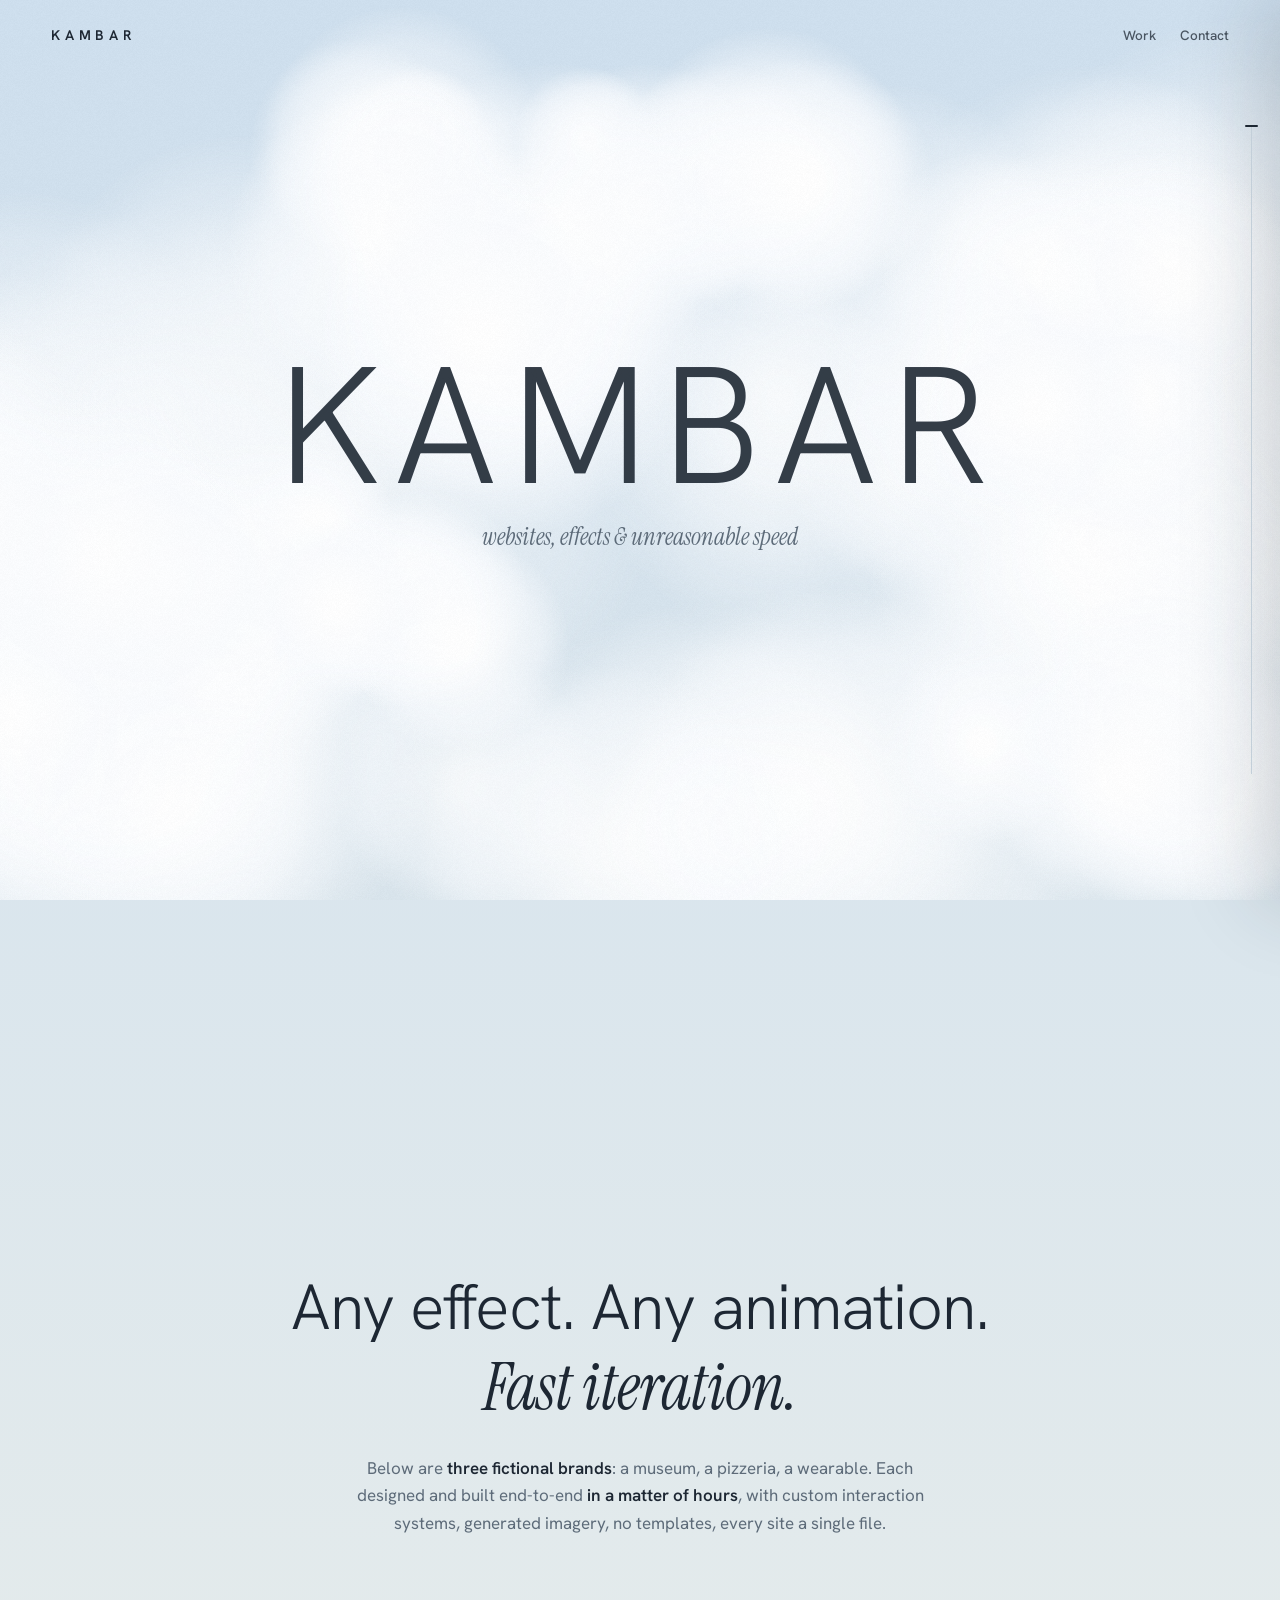
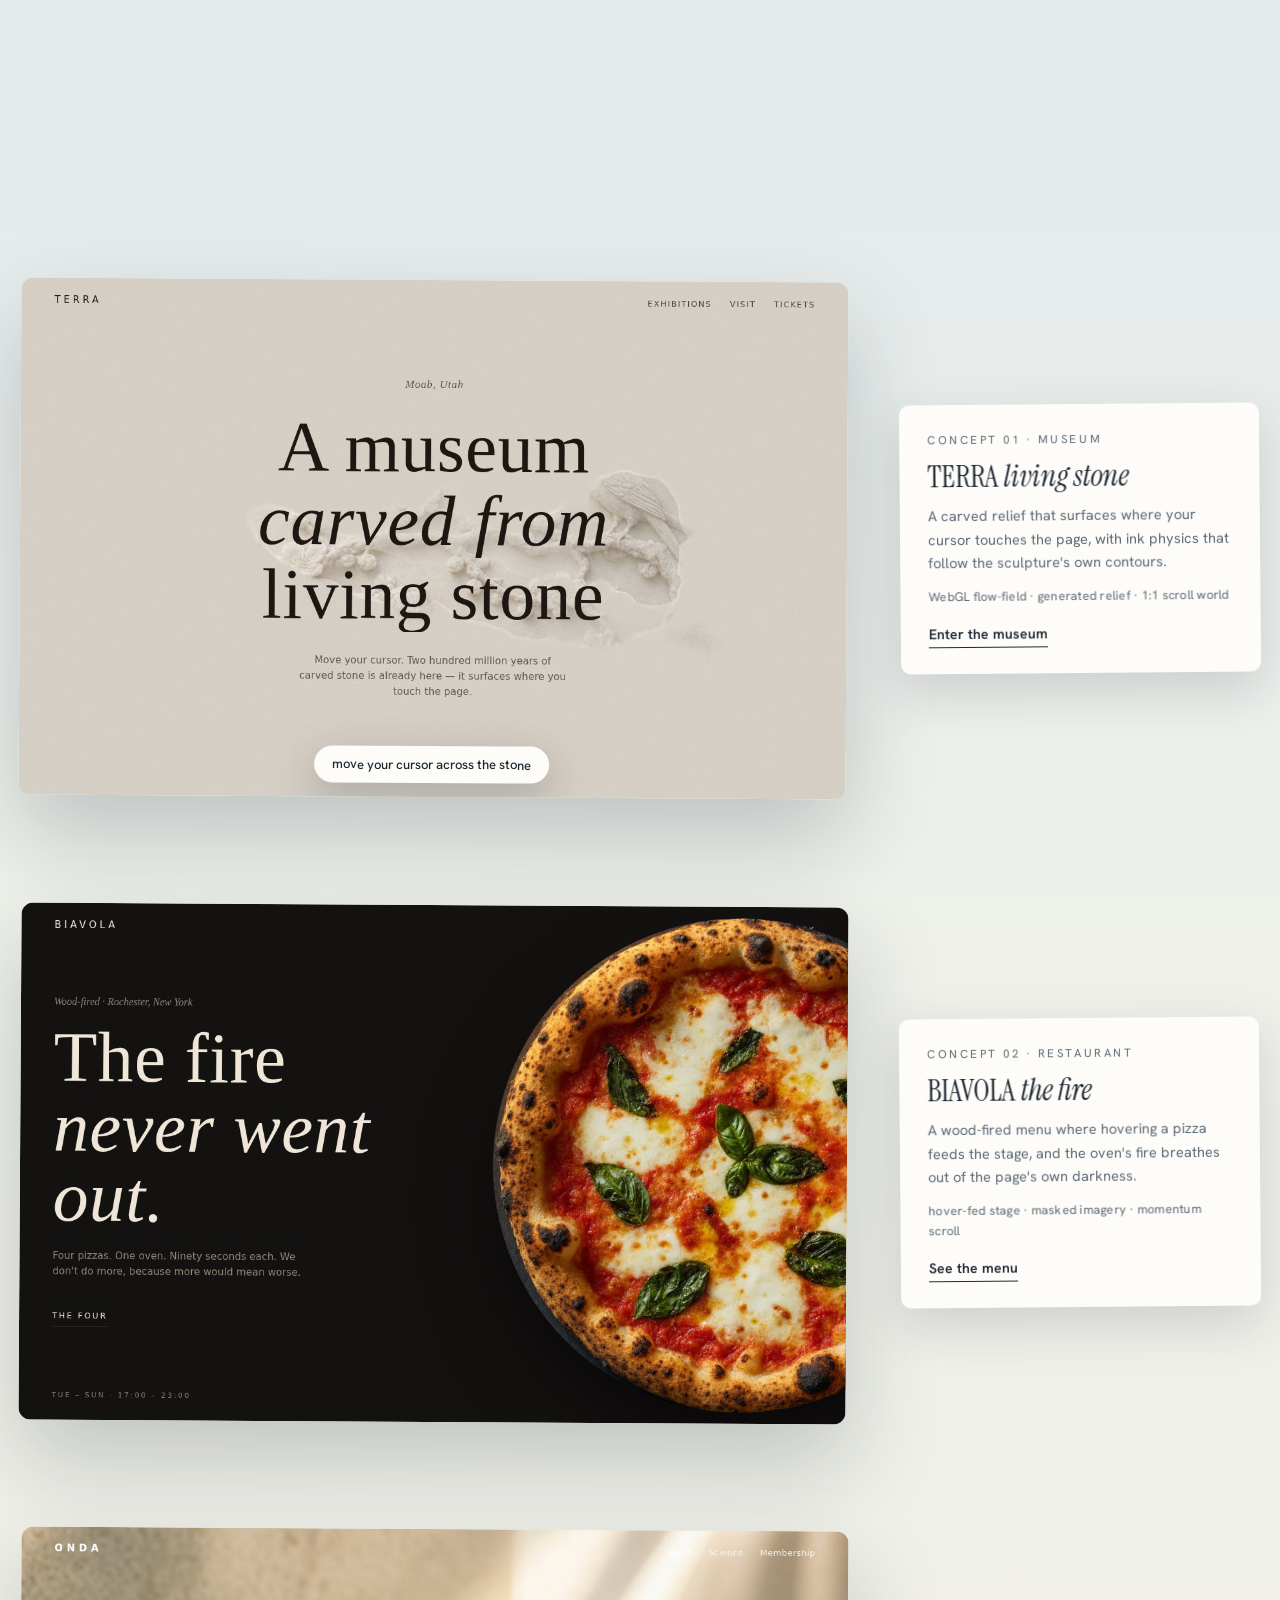
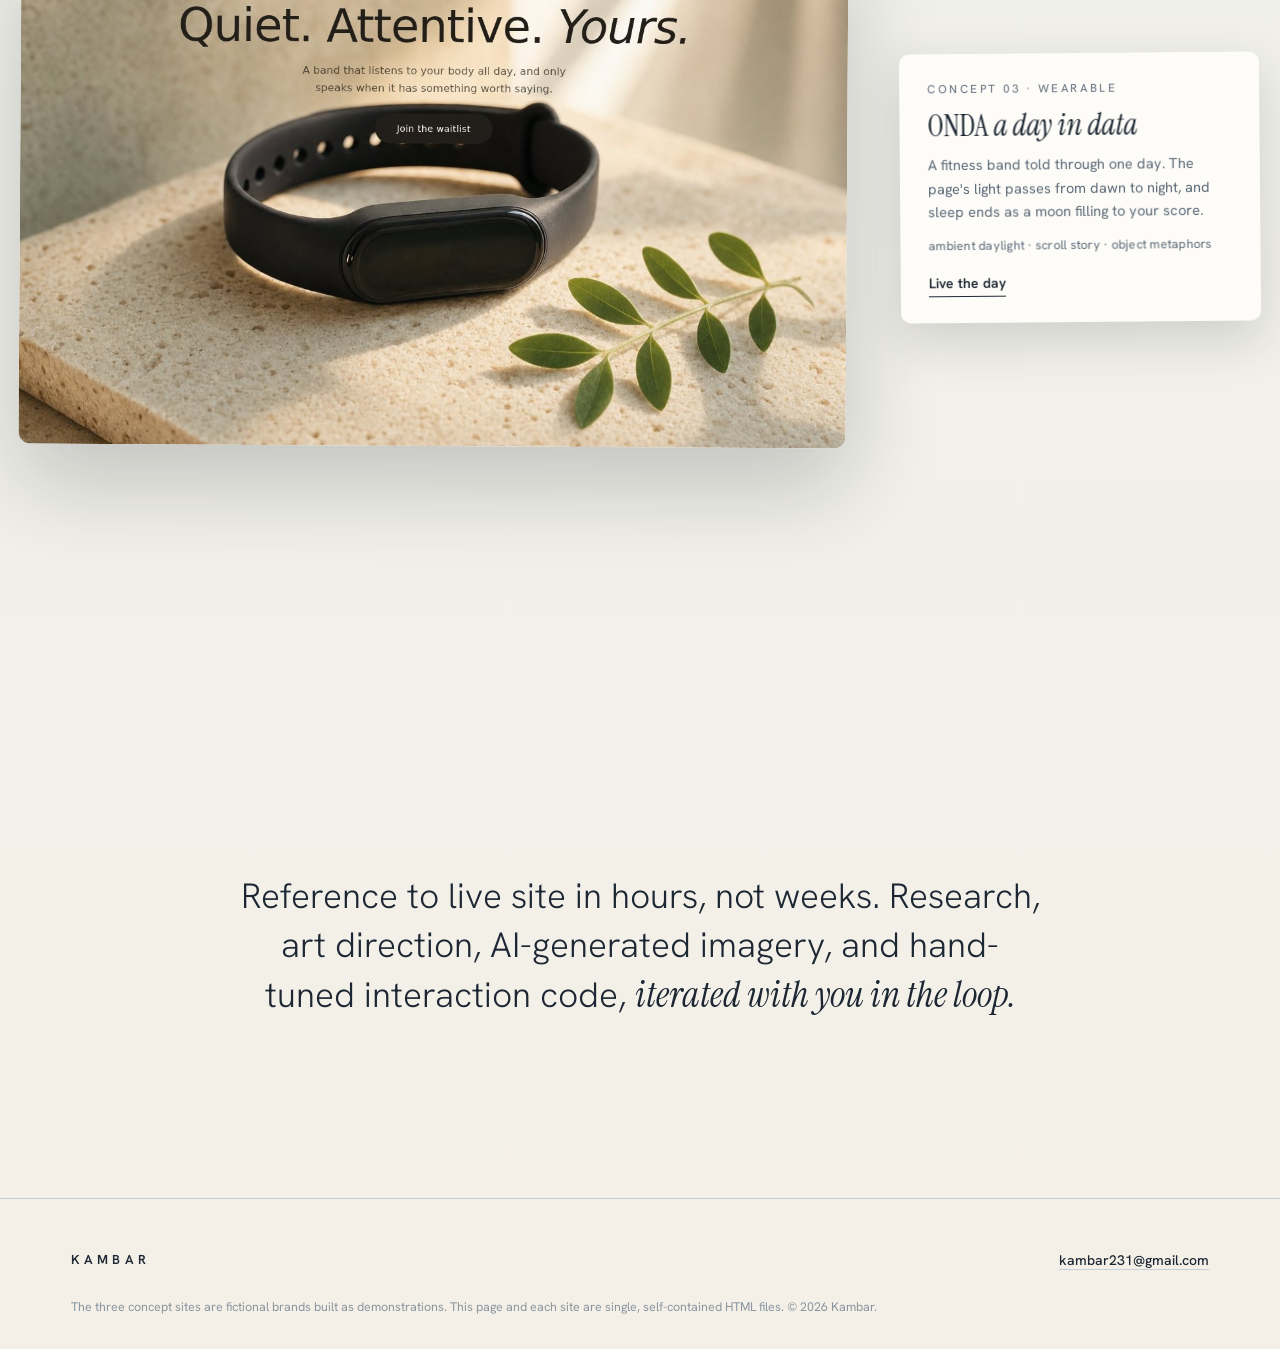
==== index.html @ 9c3fddfe "Portfolio: KAMBAR + TERRA, BIAVOLA, ONDA" ====
<!doctype html>
<html lang="en">
<head>
<meta charset="utf-8">
<meta name="viewport" content="width=device-width, initial-scale=1">
<title>Kambar — websites, effects, fast iteration</title>
<link rel="preconnect" href="https://fonts.googleapis.com">
<link href="https://fonts.googleapis.com/css2?family=Hanken+Grotesk:wght@300;400;500;600&family=Instrument+Serif:ital@0;1&display=swap" rel="stylesheet">
<style>
:root{
  --sky1:#cfe0ef;--sky2:#eef0ea;--ink:#1d2733;--dim:#5d6b79;--hair:#c3cfd9;
  --sans:'Hanken Grotesk',system-ui,sans-serif;--serif:'Instrument Serif',Georgia,serif;
  --ease:cubic-bezier(.2,.8,.2,1);
  --s5:24px;--s6:32px;--s7:48px;--s8:80px;--s9:140px;
}
*{box-sizing:border-box}
html{scroll-behavior:auto}
body{margin:0;color:var(--ink);font:400 16px/1.6 var(--sans);overflow-x:hidden;
  background:linear-gradient(180deg,var(--sky1),var(--sky2) 55%,#f4f0e8)}
::selection{background:var(--ink);color:#fff}

#clouds{position:fixed;inset:0;z-index:1;pointer-events:none}
.content{position:relative;z-index:2}

nav{position:fixed;top:0;left:0;right:0;z-index:6;display:flex;justify-content:space-between;
  align-items:center;padding:22px clamp(20px,4vw,56px)}
nav .logo{font:600 14px var(--sans);letter-spacing:.34em}
nav a{color:var(--ink);text-decoration:none;font-size:13.5px;font-weight:500;opacity:.75;
  margin-left:24px;transition:opacity .2s}
nav a:hover{opacity:1}

/* intro: inside the cloud deck */
.intro{position:relative;height:112vh}
.intro .name{position:fixed;top:38vh;left:0;right:0;text-align:center;z-index:0;
  font:300 clamp(4rem,13vw,11.5rem)/1 var(--sans);letter-spacing:.08em;
  color:var(--ink);opacity:.9}
.intro .name span{display:inline-block;opacity:0;transform:translateY(.32em) scale(1.04);
  filter:blur(14px)}
.intro.go .name span{animation:condense 1.5s var(--ease) forwards}
.intro.go .name span:nth-child(1){animation-delay:.25s}
.intro.go .name span:nth-child(2){animation-delay:.38s}
.intro.go .name span:nth-child(3){animation-delay:.49s}
.intro.go .name span:nth-child(4){animation-delay:.62s}
.intro.go .name span:nth-child(5){animation-delay:.73s}
.intro.go .name span:nth-child(6){animation-delay:.86s}
@keyframes condense{
  0%{opacity:0;transform:translateY(.32em) scale(1.04);filter:blur(14px)}
  55%{opacity:.75;filter:blur(4px)}
  100%{opacity:1;transform:none;filter:blur(0)}}
.intro .undern{position:fixed;top:calc(38vh + clamp(4.6rem,14vw,12.4rem));left:0;right:0;
  text-align:center;z-index:0;font:italic 400 clamp(1.1rem,2vw,1.5rem) var(--serif);color:var(--dim);
  opacity:0}
.intro.go .undern{animation:fadeup 1.2s 1.5s var(--ease) forwards}
@keyframes fadeup{from{opacity:0;transform:translateY(10px)}to{opacity:1;transform:none}}

/* statement — clear sky */
.statement{min-height:88vh;display:flex;align-items:center;text-align:center}
.statement .wrap{width:100%}
.statement h1{font:300 clamp(2.2rem,5vw,4.2rem)/1.14 var(--sans);letter-spacing:-.015em;margin:0}
.statement h1 em{font:italic 400 1.02em var(--serif)}
.statement p{max-width:600px;margin:26px auto 0;color:var(--dim);font-size:17px}
.statement b{color:var(--ink);font-weight:600}

.wrap{max-width:1240px;margin:0 auto;padding:0 clamp(20px,4vw,56px)}

/* projects — islands above the deck */
.projects{padding:var(--s8) 0 var(--s9)}
.proj{display:grid;grid-template-columns:repeat(12,1fr);align-items:center;
  margin-bottom:clamp(70px,12vh,130px)}
.proj .shot{grid-column:1/9;grid-row:1;border-radius:12px;overflow:hidden;
  box-shadow:0 40px 90px rgba(29,39,51,.22);transform:translateY(24px) rotate(.4deg);opacity:0;
  transition:transform .9s var(--ease),opacity .9s var(--ease)}
.proj:nth-child(even) .shot{transform:translateY(24px) rotate(-.4deg)}
.proj.in .shot{transform:rotate(.35deg)!important;opacity:1}
.proj:nth-child(even).in .shot{transform:rotate(-.35deg)!important}
.proj:nth-child(even) .shot{grid-column:5/13}
.proj .shot img{width:100%;display:block;transition:transform .8s var(--ease)}
.proj:hover .shot img{transform:scale(1.025)}
.proj .meta{grid-column:8/13;grid-row:1;z-index:2;background:#fdfcf8;
  border-radius:10px;padding:26px 28px;justify-self:end;max-width:360px;
  box-shadow:0 18px 50px rgba(29,39,51,.16);transform:rotate(-.5deg)}
.proj:nth-child(even) .meta{transform:rotate(.5deg)}
.proj:nth-child(even) .meta{grid-column:1/6;justify-self:start}
.proj .meta .k{font-size:11.5px;letter-spacing:.22em;text-transform:uppercase;color:var(--dim)}
.proj .meta h2{font:400 30px var(--serif);margin:8px 0 8px}
.proj .meta h2 em{font-style:italic}
.proj .meta p{margin:0;color:var(--dim);font-size:14.5px}
.proj .meta .tags{margin-top:13px;font-size:12.5px;color:var(--dim);letter-spacing:.02em}
.proj .meta .tags span+span::before{content:" · "}
.proj .meta .open{display:inline-block;margin-top:16px;color:var(--ink);text-decoration:none;
  font-weight:600;font-size:14px;border-bottom:1.5px solid var(--ink);padding-bottom:2px;
  transition:opacity .2s}
.proj .meta .open:hover{opacity:.65}
a.projlink{text-decoration:none;color:inherit;display:block}
@media(max-width:860px){
  .proj .shot,.proj:nth-child(even) .shot{grid-column:1/13}
  .proj .meta,.proj:nth-child(even) .meta{grid-column:2/12;grid-row:auto;justify-self:center;margin-top:-46px}
}

/* live card effects */
.proj .shot{position:relative}
.cardfx{position:absolute;inset:0;width:100%;height:100%;opacity:0;transition:opacity .5s var(--ease)}
.cardfx.on{opacity:1}
#pzCv{position:absolute;inset:0;width:100%;height:100%;pointer-events:none}
.hint{position:absolute;left:50%;bottom:14px;transform:translateX(-50%) translateY(8px);
  background:#fdfcf8;color:var(--ink);font:500 13px var(--sans);padding:10px 18px;
  border-radius:999px;box-shadow:0 14px 40px rgba(29,39,51,.25);opacity:0;
  transition:opacity .5s var(--ease),transform .5s var(--ease);white-space:nowrap;z-index:4}
.hint.on{opacity:1;transform:translateX(-50%)}
.statement .wrap{transition:opacity 1s var(--ease)}
.statement .wrap.bye{opacity:0}

.how{min-height:56vh;display:flex;align-items:center;text-align:center}
.how .wrap{width:100%}
.how p{font:300 clamp(1.4rem,2.8vw,2.2rem)/1.4 var(--sans);max-width:800px;margin:0 auto}
.how em{font:italic 400 1.05em var(--serif)}

/* contact sheet */
#sheet{position:fixed;inset:0;z-index:40;pointer-events:none}
#sheet .veil{position:absolute;inset:0;background:rgba(29,39,51,.26);opacity:0;
  transition:opacity .45s var(--ease);backdrop-filter:blur(3px)}
#sheet .panel{position:absolute;right:0;top:0;bottom:0;width:min(430px,94vw);
  background:#fdfcf8;box-shadow:-30px 0 80px rgba(29,39,51,.2);
  transform:translateX(103%);transition:transform .55s var(--ease);
  padding:clamp(28px,5vh,54px) clamp(26px,4vw,46px);display:flex;flex-direction:column}
#sheet.open{pointer-events:auto}
#sheet.open .veil{opacity:1}
#sheet.open .panel{transform:none}
#sheet .close{position:absolute;top:20px;right:22px;background:none;border:0;cursor:pointer;
  font:300 26px/1 var(--sans);color:var(--dim);transition:color .2s}
#sheet .close:hover{color:var(--ink)}
#sheet h3{font:600 13px var(--sans);letter-spacing:.34em;margin:0 0 4px}
#sheet .it{font:italic 400 19px var(--serif);color:var(--dim);margin:0 0 34px}
#sheet .lbl{font-size:11.5px;letter-spacing:.2em;text-transform:uppercase;color:var(--dim);margin:0 0 6px}
#sheet .mail{font:400 clamp(1.05rem,2vw,1.3rem) var(--sans);color:var(--ink);margin:0 0 28px;
  user-select:all;word-break:break-all}
#sheet .btn{display:block;text-align:center;background:var(--ink);color:#fdfcf8;
  text-decoration:none;font:500 14.5px var(--sans);padding:16px 20px;border-radius:999px;
  transition:transform .3s var(--ease),opacity .2s}
#sheet .btn:hover{transform:translateY(-2px);opacity:.92}
#sheet .note{margin-top:auto;color:#a3aab2;font-size:12.5px;line-height:1.6}

footer{border-top:1px solid var(--hair);padding:var(--s7) 0 var(--s6)}
footer .wrap{display:flex;flex-wrap:wrap;gap:var(--s5);justify-content:space-between;align-items:center}
footer .logo{font:600 13px var(--sans);letter-spacing:.34em}
footer a{color:var(--ink);text-decoration:none;font-weight:500;font-size:14px;
  border-bottom:1px solid var(--hair);transition:border-color .2s}
footer a:hover{border-color:var(--ink)}
footer small{width:100%;color:#8b96a1;font-size:12.5px}

[data-reveal]{opacity:0;transform:translateY(26px);transition:opacity .8s var(--ease),transform .8s var(--ease)}
[data-reveal].in{opacity:1;transform:none}
@media (prefers-reduced-motion:reduce){
  [data-reveal]{opacity:1!important;transform:none!important;transition:none!important}
  .intro .name span{opacity:1!important;transform:none!important;filter:none!important;animation:none!important}
  .intro .undern{opacity:1!important;animation:none!important}
}
@media(max-width:640px){nav a{margin-left:14px}}

/* the altimeter — a hairline scroller in place of the browser bar */
html{scrollbar-width:none;-ms-overflow-style:none}
::-webkit-scrollbar{width:0;height:0}
#alti{position:fixed;right:14px;top:14vh;bottom:14vh;width:30px;z-index:60;cursor:pointer;
  opacity:0;transition:opacity .8s;touch-action:none}
body.pastload #alti{opacity:1}
#alti .track{position:absolute;right:14px;top:0;bottom:0;width:1px;background:var(--hair)}
#alti .mark{position:absolute;right:8px;width:13px;height:2px;background:var(--ink);
  border-radius:2px;transition:width .3s,right .3s}
#alti:hover .mark,#alti.drag .mark{width:20px;right:4px}
#alti .pct{position:absolute;right:26px;transform:translateY(-55%);white-space:nowrap;
  font:italic 13px var(--serif);color:var(--dim);opacity:0;transition:opacity .5s;pointer-events:none}
#alti:hover .pct,#alti.live .pct{opacity:1}
@media(max-width:700px){#alti{display:none}}

/* sub-sites open as a layer above the portfolio — the page never unloads */
#siteOv{position:fixed;inset:0;z-index:500;background:var(--sky2);opacity:0;pointer-events:none;transition:opacity .45s}
#siteOv.open{opacity:1;pointer-events:auto}
#siteOv iframe{width:100%;height:100%;border:0;display:block;opacity:0;transition:opacity .5s}
#siteOv.ready iframe{opacity:1}
#siteOv .ldg{position:absolute;inset:0;display:flex;align-items:center;justify-content:center;
  font:italic 16px var(--serif);color:var(--dim);pointer-events:none;transition:opacity .4s}
#siteOv.ready .ldg{opacity:0}
</style>
</head>
<body>
<canvas id="clouds" aria-hidden="true"></canvas>
<div id="grain" aria-hidden="true" style="position:fixed;inset:0;z-index:3;pointer-events:none;opacity:.4;mix-blend-mode:multiply"></div>
<div id="alti" aria-hidden="true"><span class="track"></span><span class="mark"></span><span class="pct"></span></div>
<div id="siteOv"><span class="ldg">opening&hellip;</span></div>

<div id="sheet" aria-hidden="true">
  <div class="veil" id="sheetVeil"></div>
  <div class="panel" role="dialog" aria-label="Contact">
    <button class="close" id="sheetClose" aria-label="Close">×</button>
    <h3>KAMBAR</h3>
    <p class="it">websites, effects &amp; unreasonable speed</p>
    <p class="lbl">Email</p>
    <p class="mail">kambar231@gmail.com</p>
    <a class="btn" href="mailto:kambar231@gmail.com?subject=Website%20project">Email me directly</a>
    <p class="note">Usually replying within a day. Tell me the reference you love
    and the deadline you fear.</p>
  </div>
</div>

<div class="content">
<nav>
  <div class="logo">KAMBAR</div>
  <div><a href="#work">Work</a><a href="#" id="contactBtn">Contact</a></div>
</nav>

<header class="intro">
  <div class="name" aria-label="KAMBAR"><span>K</span><span>A</span><span>M</span><span>B</span><span>A</span><span>R</span></div>
  <div class="undern">websites, effects &amp; unreasonable speed</div>
</header>

<section class="statement">
  <div class="wrap" data-reveal>
    <h1>Any effect. Any animation.<br><em>Fast iteration.</em></h1>
    <p>Below are <b>three fictional brands</b>: a museum, a pizzeria, a wearable.
    Each designed and built end-to-end <b>in a matter of hours</b>, with custom
    interaction systems, generated imagery, no templates, every site a single file.</p>
  </div>
</section>

<section class="projects wrap" id="work">

  <a class="projlink" href="terra-museum.html">
  <div class="proj">
    <div class="shot"><img data-name="terra" alt="TERRA, Museum of Living Stone">
      <canvas class="cardfx" id="terraFx"></canvas>
      <div class="hint" id="terraHint">move your cursor across the stone</div></div>
    <div class="meta">
      <div class="k">Concept 01 · Museum</div>
      <h2>TERRA <em>living stone</em></h2>
      <p>A carved relief that surfaces where your cursor touches the page,
      with ink physics that follow the sculpture's own contours.</p>
      <div class="tags"><span>WebGL flow-field</span><span>generated relief</span><span>1:1 scroll world</span></div>
      <span class="open">Enter the museum</span>
    </div>
  </div></a>

  <a class="projlink" href="biavola.html">
  <div class="proj">
    <div class="shot"><img data-name="biavola" alt="BIAVOLA, wood-fired pizza">
      <canvas id="pzCv"></canvas></div>
    <div class="meta">
      <div class="k">Concept 02 · Restaurant</div>
      <h2>BIAVOLA <em>the fire</em></h2>
      <p>A wood-fired menu where hovering a pizza feeds the stage, and the
      oven's fire breathes out of the page's own darkness.</p>
      <div class="tags"><span>hover-fed stage</span><span>masked imagery</span><span>momentum scroll</span></div>
      <span class="open">See the menu</span>
    </div>
  </div></a>

  <a class="projlink" href="onda-day.html">
  <div class="proj">
    <div class="shot"><img data-name="onda" alt="ONDA, a day with the band">
      </div>
    <div class="meta">
      <div class="k">Concept 03 · Wearable</div>
      <h2>ONDA <em>a day in data</em></h2>
      <p>A fitness band told through one day. The page's light passes from
      dawn to night, and sleep ends as a moon filling to your score.</p>
      <div class="tags"><span>ambient daylight</span><span>scroll story</span><span>object metaphors</span></div>
      <span class="open">Live the day</span>
    </div>
  </div></a>

</section>

<section class="how">
  <div class="wrap" data-reveal>
    <p>Reference to live site in hours, not weeks. Research, art direction,
    AI-generated imagery, and hand-tuned interaction code, <em>iterated with you
    in the loop.</em></p>
  </div>
</section>

<footer>
  <div class="wrap">
    <div class="logo">KAMBAR</div>
    <div><a href="mailto:kambar231@gmail.com">kambar231@gmail.com</a></div>
    <small>The three concept sites are fictional brands built as demonstrations.
    This page and each site are single, self-contained HTML files. © 2026 Kambar.</small>
  </div>
</footer>
</div>

<script>
const IMG={terra:"/9j/4AAQSkZJRgABAQAAAQABAAD/2wBDAAUEBAQEAwUEBAQGBQUGCA0ICAcHCBALDAkNExAUExIQEhIUFx0ZFBYcFhISGiMaHB4fISEhFBkkJyQgJh0gISD/2wBDAQUGBggHCA8ICA8gFRIVICAgICAgICAgICAgICAgICAgICAgICAgICAgICAgICAgICAgICAgICAgICAgICAgICD/wAARCAMgBQADASIAAhEBAxEB/8QAHQABAAEFAQEBAAAAAAAAAAAAAAEDBAUGCAcCCf/EAGEQAAEDAgQEBAMEAwkKCgcFCQEAAgMEEQUhMUEGElFhBxNxgQgioRQykbEVssEjN0JSYnSCs9EWJDZVcnN1kpSiFxgzNUOjwtLh8FNUVmSVw9M0RWNlg5MlJidERqS0hP/EABgBAQEBAQEAAAAAAAAAAAAAAAABAgME/8QAHREBAQEAAwEBAQEAAAAAAAAAAAERAiExQRJRA//aAAwDAQACEQMRAD8A9/2PREReV2Nk6p0T6oH5hETdBOY3UaDJE3QE9tU3HVEDP0RNU3QLpqiIGqZ9Ey0RAFyibIgbp3T6pugIeqe6IGaZpkmyBuEuiICG99E2yRAREzQLp7omiAhuib6oGibHonVEBNkTogdU/[base64]/[base64]/[base64]/NPRAsmmeieiICeqWTdARAl/e6AiXS2WRQEsiIGiIm6AiCyboG9kRPVAKJkQm+aBbsnZM0QETROyBmim6i/UICIls+qB6JZE3QNk9k13TogaeqJsmyAnunon5oCWT0T0QNM9ERLIHqiboEBEv73S6AiWyyKIFk0REBE3QWQE3sm6ICFPVMiEBLdk3zTNA7IiaICZp2U3QQiX6hEBPRLZ9UQLJsm6a7oHsmnqnRNkBE2T0QPdE/NPRAsmmeieiICeqWTdARAl/e6AiXS2WRQEsiIGiIm6AiCyboG9kRPVAKJkQm+aBbsnZM0QETROyBmim6i/UICIls+qB6JZFh6jiTC6XEJ6BwrZqiDl81tNQTzhlxcXcxhGhG6DMbJ7K2lr6SGup6GabkqKkOMTS02fygEgG1r2N7XvYE7FW/6bws4U7FBVXomyeUZeRxBdz8mWWY5srjJBkdPVFbvrqWPEYMOfLapnjfLGzlJ5msLQ430y52/iqD8Zw1lBiFa6ptT4cXipfyO/c+RvM7K1zYdLoL9PdYzD8ewzFKh9NSSyidrPMMU9PJA/k05g2RoJHcZL6djWHiknqmOnmZDM6nf5FNLM4PabOHKxpcbHcCyoyKWWJwviLDMZeW4d9reLO/[base64]/EabDoWy1EdS9rjygU9LLOR6iNriB3OSC7S3ZYnD+I8KxSjkraR9SaVkXnedLRzRMcy17tc9gDsul1XnxjDqbCosVnqmx0krWujeQbv5vugNtck3GVr9lRf9kWOpsaw+rpqioiklYymbzSiaCSJ7BYm/K9odbI7bKYsZwyappKaGp8yarh+0RMaxxJjtcOdl8oN9XWzy1QZBM1h4+JMLmrnUUIrZZWTGnc6OgndG14NiDIGcgsdTewUV/[base64]/ABXxSt4p4PrcaopMOpY6WWLCJaxjXh8vOAWMIBsW/Rek4F+j/wBAUYwqglw+iazlhppad1O6JoJFjG4At9CFkuyd0Hi0XAdfV4BxBi0IxKPGKbHazEKKiqZZPstQWVDnx3gd8hDwMnAbggr17Da12I4VSV7qWakdURNkME7CySIkX5XNIuCNCFd/kiDw/[base64]/dLr97XEYq2v8NnUUeGTUNXE6GA08MRPIWSsBMYIPMywuDYi2u63PdOqDU48LxCl48wyomxGvxKEUVUwy1EUQbCS+GwvHG0XNjkb/dy3VtU0VY7g7janbSTGWpfWeTGIzzS80IDeUb3OQtqt12Te10Gj4C2pfxXS1DZMVr420L4ZJ8SojTfZ/mYQxn7nGHcxBvkT8ozG+b4agnghxQTwyRF+JVD287S3maX3DhfUHqs76IgwXCUE9Nw2yKohfDJ9pqncj2lpsaiQg2PUEH0KwFLh9fF4fcJvNDPJNhbqeoqKTktK5rWFrgGn+E0uDra3b1W+Ig1imfLi/GNLitPRVVNSUdJLC+WpgdC6d0jmENDXAOIbyE3Itci261HFcGxWm4bxauocOqZZqypraWopmREvkjdUSOilDbXNi7X+K8nYL1VEGucRQ0n2ujq3/paCriZI2Kqw6B0xYDy3Y5oa4EEhp+ZtstlfcPS4rNgMMmMsLasueCXMDHOZznkc5oya4t5SRsSsr2CZ+6AnchNE0OagLRcYwzEHcRS4NTUkr8Kx2WKoqZmt+SHyx+7NcdB5jWxtHW7lvWyZaqjB4jBM/[base64]/[base64]/[base64]/JEBPdEQM79kRMkDa109UTJA31yTNBqiAETRED3REugHVLdkTsgi+eilSoQE7p+aIB0REugW6p0RNkDPW6bZFEKAmaaIgIl0QE2S6a6IAGSexTvdLoHsmaHVPyQERED3TO/ZEQE2tdMkQPVN9ckyQaoGaBE0QE90RAQ6pdEC3ZRfPRT2UoIRE/NA7odERAS3VLogdEz1umyIG2RRCmiBmiJdAREugbIBkmuid7oHsU9kuh1QM0T8kQE90RAzv2REyQNrXT1RMkDfXJM0GqIARNEQPdES6AdUt2ROyCL56KVKhATun5ogHRES6BbqnRE2QM9bptkUQoCZpoiAiXRATZLprogAZJ7FO90ugeyZodU/[base64]/[base64]/BAe6B1T0TZNQgboiXQL6J6Im+qBmmm6aIgJkmVsk9CgbpfLVNrIgdk3T3RARD6JlpbNA3QoNdUugZBE3RAQaonugdEzS2WqeqBql/dM+iZICZJldM7oHul0RAQInsgIUy1Q/[base64]/[base64]/[base64]/aiIgIiboG6W2TbomaAnsiZIFrZBPVEyQPe6ImqBsmSb6pogDqlkuh9EC+aZp9U77IF0REBNk1RASybppqgdylh0T1TdAT3REBET6IBQ2RLoB/JPzS6IHon7U9kQEREBN03TbogW2RM0QPZLWyCZIgeqe90yRATZNU31QMkHVNEugWS+aH0T6oGaXTvsiAiJqgbIiboFk7lNNU9UCw6Im6IHuiIgIU+iIBsh/JLpdA/NPRE9kD9qIiAiwXFOPy8N4KcTjoBWhrrOj83yzYAkkfKb2AJ20XzxNxNFw9gYxKOmNfLIW+VC1/JzgkC97GwzGdtSBuqM/ultlZy4hBRUkc2K1FNQudkeeYBl+gc61/wVaWqp6emNTPURxQAAmR7w1oG2ZyUFZPZYHHMfbS8LVmLYNU0lXJDZjDfzGGQuDQ08pG7hvustS1tHWNf9kq4Kjy3cj/KeHBrtwbE2PZUXFrZBPVFhafGamfi2swRtDF5NJDHM+oE5J+fm5W8vJr8v8bRBmve6LDPxwU1TibsQZT0uH4eAX1JnJJJbzW5eUWNiNzqFeMxXDn4ZHiRrYGUkgFpnyNDfS97Xvl6hBe7JksDjuO/ZeGJsVweopap4eyOI38yNznSBlvlcN3dVl6Wto6xr3UdXDUtY7kcYZA/lcNjbQoK46pZLofRQL5pmn1TvsgXREQE2TVEBLJummqB3KWHRPVN0BPdEQERPogFDZEugH8k/[base64]/gr03JM7ZqjVZpJaDi/FK+soKurDqWJlF5FO6UW+bnZcAhpLuW5dYEW6ZYygw/[base64]/KDykHm1sM1t4FgANOiboNOxqhrp+DsTLqOXz8TqWPlhY3neyIvYw3Db3IibmBfO+qr18tRFxnTV0mHVdXRR0Dvs3lQl3LOX/NcfwTyBti638IbrarWB2TdB5/[base64]/[base64]/5WkehPN7Lb/exXM/xNcSGWtwbhCmeXCMGtna3O7jdkY9QOc/0grBzo5j2ta5zXAPF2kj7wva465gron4ZeJ/LrMX4RqJPllaK6mBP8IWbIB6jkP9Eq28VfDYYB4J8K1kMAFXg7RFXEDXzjzOJPaQ2H+UvHeCeIpOE+OcI4gYTy0k4MoGroz8rx7tLlv2I/[base64]/ag+XPbHG58jg1jRzFxNgB1XIHDDX+KfxJuxWVpkoWVTq1wIyEENhECO9owfUr3rxr4m/ua8KcTdFJyVeI/3jDY2N3g8x9mBxv1stI+Gbhr7Jw3inFM7LSV8opoCf/Rs+8R2Ljb+gtTwez8T4HBxNwnimBVNgyup3w8x/gOI+V3s6x9l+e9XSz0NbPRVUZjnp5HRSMOrXNNiPxC/R9cZ+P8Awz+gfFGevhj5aXGIxVttoJPuyD1uOb+mrxK988CuJ/7o/Cyihmk56vCiaGW5z5WgGM/6haP6JXqHsuQfh04n/Q/iHLgc8nLTYzFyAE2HnMu5n4jnHqQuvlm+gibdkUBERAXlp8fvDJpLTjNRcZW+xy/91epLy3xe4U4Yd4ZY/io4fw9tfBT88dSymY2Rp5hnzAXVgusM8bvDvF8Xo8KocXmfVVkzIIWupZGhz3ODWi5FhmVuGPcU8O8L0v2niDGKXD4yLtEr/mf/AJLR8zvYFcBYG2qfxHhjKGo+zVTqqIQzAX8t/OOV3sbFdJ/8W12JVj6/ibjutxGrlN3yNg+Yn/Ke9xP4K2QZLFviW4Oo5nR4VheIYnb/AKQtbCw+nMeb8WhfeA/ElwfiVa2mxfD63Bg8gCd9powf5RbmPwPsrSf4YuE3U5bTcQYtHPb78nlvbf8AyQ0H6rnfjfgvFuA+JpMDxbkkdyiWGeO/JNGb2cL+hBGxB11VyUd9UtXTV1HFWUVRHU00zQ+OWJ4c17ToQRkQtV4l8TeCOEy6LGMfp21LdaWAmaW/Qtbfl97LmTwupONuOqGp4GwvjSTBsKpGGpdCAeZwc4BwHLYltzm3mAu7TMr0ii+F7BmAHEuK62oO/kU7IvzLlMgr1vxPcNxTFuH8N4jUxg255ZGRXHWw5lsnCfj3wVxPXw4bUfaMGrZnBkbasAxvcdAHg2H9IBapjPwxYK6gkPD/ABDWxVgb+5iuDHxuPQljQQO9jboVzPiWHVeE4rVYXXwmGrpJXQysP8FzTYq5KP0b3WI4l4jw3hPhyqx/GHyMoqbkEhjZzuHM4MFh6uC1LwX4nqeKfCzD6qtkMtZRudRTSONy8styk9y0tv3uvQnsZJGWPY17DkWuFwfZZHk3/GH8Nv8A1qv/ANkP9qz3Cfi1wdxpjn6GwOaqfV+U6a0sBYOUWvn7heUfEpgeC4bhOBVmHYRRUdRPUSNllp4GxukAaCA4gZ+61D4cf32z/MJvzYrkzR2GtD4t8WOD+Cccbg+OzVTKp0TZ7RQF45SSBmPQrfNVa1mG4fiMfl4hQU9Yy33Z4myD8CFB5d/xh/Db/wBar/8AZD/at24O43wHjrDajEMAkmfBTy+S8yxlh5rA6HsVyX454XhuEeLFZR4VQU9BTCCF4hp4xGwEtuTYADNew/DF/gLjX+kf/lMVs6HvCtMSxPD8Hw+XEcUrYaKkhF3zTPDWtHqVd3XHfj/xnWY7x/UcPRVDhheDkRtiaflfNb53kbkE8o9D1Kkmj1LHPiV4SoKl8GDYXW4xym3nEiCN3pzXd+LQsNB8UlE4/wB8cGTRjrHXB/5sCzngp4W8PUXBlBxNi+GwYjimIx+ex1QwPbBGfuhrTlcjMutfO2i9bquHOHq6nNPW4Fh1TERy8ktMxwt6EK9Dy7CfiN4GxGaKnqaPFKCWRwaOeFr2XOWrXE/Rey9Fyd4z+HWF8H8W4Di/D1F9kw2vmEckLSSyOZrgcr6BwOn8krrEpQVlieK4bguHyYhi9dBQ0kebpp3hjR2z37K6lliggkqJpGxxRtL3vcbBrQLklcMeKHiHXcf8Vy1PmvZhFM4soaY5BrP45H8Z1rnpkNlJNHvmN/EpwbQTOhwjD6/Fy0keaGiGM+hd83+6FgY/ikpHS2m4LmYy/wB5leHG3p5Y/NbP4S+D2CYBw5SYxxDhsFfjlWxsxbUxh7aUEXDGtOXMNzrfIZa+lYrwlwxjeHvoMVwGiqYHC1nQtBb3aQAWnuCCr0NW4M8Y+C+NahlBR1UmH4k/JlJWtDHSH+QQS13pe/Zeibrg3xI4Pm4A8QarCIZZPs45amimJs4xOPym/UEFt+rbrqLwU4/n444MdFiT+fFsLc2GoffOZpHySHubEHu0ndLBsXGniJw1wEaEcQyzsNd5hh8mIv8AucvNfp94LUf+MP4bf+tV/wDsh/tXqtVR0ddCYK2lhqYj/AmYHt/Ari7x0wzDcJ8WKykwqgp6Gm8iF/k08TY2AluZsMs0nY6y4O44wHjrDqmvwCSd8NPL5LzLFyHmsDoexWzLwX4Yv8Ccc/n4/q2r3pSjyyv8evD3DcTqsOqqmuE9LK+GQNpiQHNJabG/UK3/AOMP4bf+tV/+yFekYhw9gGL3GK4HQV19ftFMyS/4gr8+cWjZFjdfFEwMYyoka1oFgAHGwVklH6F4Ni1JjuB0eM4e5zqWsibNEXt5SWkXFxssfxVxfgfBeER4txBVPp6SSYQNeyN0h5yCQLNB2ac1j/DG/wDwTcL/AOjof1Qtnq6Ojrqc09dSQ1UJ1jmjD2n2OSg8z/4f/DD/ABzUf7HL/wB1bXwhx/wxxyK13DlY+p+xcnnc8Lo+Xn5uX7wF/un8Fzd8RWAYJgXFODtwXCaXDWVFK+SVlLEI2udz2vYZLA+EnB+OcbS43g+F8US4FSGOJ1X5bHO89t3BrSA5twLnIm2a1kwdO8TeLnAXCsj4K/HI6irZrTUY894PQ8uTT2cQvOZ/igwFs/LTcL18kP8AGkmYx34C/wCa+6T4YOHGNH2/iXEpzv5MccX5hyw3Fvw1R0uDT1nCOL1NVVwgvFJWBpMoA0a5oHzdLix7KdD1Tgnxg4O44mZRUVTJQ4mRlRVgDHP/AMggkO9Ab22W+1NVTUVM+prKiKmgYLvkleGtaOpJyC/OWnqKmgrYqqmlfT1NPIHse08rmPabgjoQQuh8K8LuLPFrAcP4q4o8QnyQVbTLHTspy9seZBAbzNa03BBsNt0sHonEHj54eYI58VPXzYzO3IsoI+Zt/wDLcQ0j0JWpR/FBgJqQ2ThavbBf77Z2F1v8nIfVXNN8MXCbGWq+IMXmfbWLyox+Ba5ed+J/gXNwVgb+IcExKTEcNhLRURzMtLFc2DrjJzb2B0tfcXteh0lwb4gcMcd0ck+AVxfJDbzqaVvJLFfS7encEjutq2XAfh7xPUcIcf4VjMMhbE2ZsdQ0GwfC4gPB9s/UA7LvzNSzARN01WQRPxRAREugEonqnsgeyZJsnsgdEQp+1AT8kT6IGuaZ27oiBunsmf4IgIm3ZEBERAREzQERPZA7kJuhRAROxTogJdMkQN0zU+ijuEDZEzTdARNU/FAREQEJS6eqAnsnsmyBknRPZCgIn7UQPyTXNPoiBkiHolkBN0z6pmgX2uieyIHunuidigWKWOiJ6IBQaDNLXTP/AMEDRM9dUsgQES+YRATJFKCLbomoTewQOpRPqiB3REQMuqbomoQLFM036Jnfsgb2T3TTdEDcp7Jun5IGyeiXyRATJEPRARLJn1QN0vtdM09kBPdEQPdLFOxRAsdEKeiWugDQZpomf/glkDPXVECXzCAiK3rq2nw3DanEayQR01LE6aV5/gtaCSfwCDlr4jeIJcZ48w3hKhvKMPjBdG3V08trC3+TyW/yiukeEcAi4X4MwnAIuX+8qdsb3DRz7Xe73cXH3XEkGIcV8S+IlVxXgeFVWI4q2rOIBlPSuqfJPPdpLQDk3IC/QL0n+7/4iv8AEOLf/AT/APTW7EdXLx34h+Gf014bfpiGPmqsGmE1xr5TrNeP1Xf0V5n/AMIHxFf4hxb/AOAn/wCmrev4y+IHE8NqcOreHMWmpaqJ0MsZwF1nMcCCP+T6EqSK8bwzEKnCcXo8Uon8lTRzMnid0c0gj6hfoTgWL02P8PYfjdGbwV0DJ2DUjmF7HuNPZfnjV0lXQVktHXUstLUwu5ZIZmFj2HoWnMFdV/DbxP8ApHgus4ankvNhM3PEDr5MhJ+jw7/WCvJI90TLqiLCm6WKahN+iBmtG8XT/wDye4m/mh/WC3nO/ZaN4u5eDvE381P6wVHFPC/+GWCfz6D+sav0P3K/PDhj/DLBP59B/WNX6H7rXIh7Lm/4o6OLyOGK+1peaohJ6t+Qj8Df8V0h+S53+KL/AJm4Z/z8/wCqxZno0r4a3uZ4q1TW6PwyUH08yM/sXXq5A+G399ef/Rsv68a6/V5ekMlxL47UsdN41Y35YsJRDKR0JhZf65+67aPRcWeP379OK/5qn/qmpxK9g+GRxPhzirNhijj/ANVH/Yvc914X8Mf73mL/AOk3f1Ua90zUvo58+KE//wAPcOfzqX9QLz/4cf32z/MJvzYvQPih/wAHuHP51L+oF598OX77Z/mE35sWp4jsT3T3ROxWFcZfEJ+/JW/zaD9Req/DF/gLjX+kf/lMXlXxCfvyVv8ANoP1F6r8MX+AmNW/xj/8ti3fEe8FcE+KFNNSeLXFEU4cHuxCWUc38V7udv8AuuC72tdeLeM3hBNxoW8RcOhjcchYI5YHENFUwaZnIPGlzkRlcWCkqq/gb4h4RjnBdBwxU1ccGM4bEKcQSOsZo25Ncy+thYEai19CvYs9dV+dOJYTi+A4k6jxWgqcOrIjfkmYWOFjqL6juFu/DfjX4g8NhkTMYOJ0rLDyMQHnC3QOuHj/AFrK2Dtasw+gxGJkWIUUFXGx4kayeNsga4aOAOhzOfdXK8h4A8eOHeLquLCsVh/QmKyWaxsjw6Gd3Rr8rE9CBsASV68sjzXxxxqXBfB/FjBJ5c1aWUbXdnu+ce7A8e65E4Jw2PGPEDh/C5mh0VTXwskB0LOcc30uulfialLfDXDIho/FGE+0Uv8AauY+FTjw4tw13DAJxlswNIAGE84zGT/l/FaniP0Mtui5j+2/FGf4FR/s9D/3U+3fFH/EqP8AZ6H/ALqmKn4oqJrMS4ZxINHPLFPA472aWEfrlYT4acSkpvEavw6/7lWUDiR/KY9pB/Au/FW3FPCvj3xqylZxNhFRXtpC4wjlpY+Qutzfcte/KNei2HwW8OON+GPEyDFMcwGWiohTSxuldJG4XIyFg4lX4jp7uuMviF/fjrP5rB+ouzVxl8Qv78dZ/NYP1FOPqvU/hh/wKxvP/wDrx/VtXvW68F+GH/AnG/8ASA/q2r3rUKX0LFfnRjP+EGI/zmT9Yr9F9+i/OjGv8IMR/nMn6xWuJXdHhj+9PwuP/wAuh/VC2/3WoeGOXhNwtn/93Q/qhbesjln4oP8ACvAP5m/9dVvhd/5+4k/m0P6zlR+KD/CvAP5m/wDXVX4Xv+fuJP5tD+s5a+DqHZPRL5IsDgHxDpIqHxO4lpYBaNmIz8o6AvJt7XXV/gI8v8E8Ga7MMkqAPTznn9q5Y8UP32uKP9IS/rLqXwC/eVwn/O1H9c5bviR6itc48po6zw34lppR8j8NqM+hEbiD+IC2OywfGF/7guIc/wD7uqf6pyyr89l+kFO8vpYXE5lgJ/Bfm+v0fpf/ALFBl/0bfyC1yIrJ7oiwHulinYogWOiFPRLXQBoM00TP/wAEsgZ66ogS+YQEREDJLbqVGoQE6lN7BPqgJ3REBMuqIgbpYpqE36IGab2TO/ZNN0D3Tcom6B7Jsn5JfJA9EREDJEPRLICbpn1TNAvtdE9kQPdPdE7FAsUsdET0QCg0GaWumf8A4IGiZ66pZAgIl8wiAmSKUEW3RNQm9ggdrXSybHoiBfeyf+SmydUBE/MIgIpzG6jQZIGqIntqgWyS6Z+iICbpdNUDLZE1TPogXN0QXKIHsibp3QPZPXVEPVATZM0zQN0TcJdAREN76IByT8ERAumSXT3QPdNiiG6B6p2tdNE2PRAsl97ImyB/5KJ1T8wgIinMboITVNBkiAlsk9tUz9EC6Il0DdMtk1TVAXkPxCcTfoTwzfhcMnLVYzKKcAHPyh80h9Mmt/pr17PouP8Ax1xmo4s8X4eHMO/dm0HJQQsGjp3kF1u9y1v9Fano9O+G3hr9HcDVnEc0dpsVn5YyR/0MdwPxeX/gF7l7LGcP4PT8P8M4bgdKB5VDTsgB/jcosXepOfusnupQT2Tuig5G+I/hv9F+IFNj0MfLBjEALyBl5sdmu/3eT6rV/Bjif+5fxUwyaWTkpK8/YZ7mws8jlJ9Hhp9AV0d49cN/p/wqrKqKPmqcJeK1lhnyjKQenKSf6IXFoJa4OaSCDcEbLpO4j9Jdk3Wq+HfEw4u8O8IxwvDp5IRHUf51vyv9LkE+hC2rcLCiJdFAWj+Lv7z3Ew/90/7QW8G99Fo3i7+87xN/ND+sFRxTwv8A4ZYJ/PoP6xq/Q+6/PDhf/DLBP59B/WNX6H3WuRDJc7/FF/zPwz/n5/1WLoj3XO/xR/8AM/DP+fn/AFWLM9GkfDb++vP/AKNm/XjXX/quQPht/fXn/wBGy/rxrr/RXl6Q7WuuLPH79+nFf8zT/wBU1dp7HouLPH79+nFf8zT/ANU1OPpXr/wyfveYtl/95u/qo17p/wCSvC/hj/e8xf8A0m7+qjXunVS+jnz4of8AB7hz+dS/qBef/Dj++2f5hN+bF6L8T8D3cJYDUgHkjrXxk7XdGSP1SvKPAXFafC/GHDhUytiZWRS0oc42Bc5t2j1LmgDuVqeI7VRTmN1GgyWFcZfEJ+/JW/zaD9Req/DF/gLjX+kf/lMXlXxCfvyVv82g/UXqvwxf4CY1/pH/AOUxbviPeLZJdM/RePcA+IuK4r4xcX8G41Wtnip6iU4cDGxhjZHIWuZdoBd8pac7n5Tmsq9QxfA8Gx+iNHjeF0uI0+zKiIPAPUX0PcLxvjD4cuHMSglqeEp34PWgEtgkc6SB56Z3c31BI7L3W6apo/OfFsKxDAsZqsIxSndTVtJIY5YzsR33G4O4zXZngjxbVcW+GkEuIzGauw+U0c0jjnJygFrj1PK4Ancgrwr4kDTHxZj8hoEgw6HzyBq/mfY/6vKvUvhooZqfw3xCskaQ2qxBxjvu1rGC/wCNx7LV8RcfEnSvqPCumma24psSikcegLJG/m4Lm/wxqmUfixwxPIQ1v6QiYSduZ3L+1dmeIvDjuK/DjG8EjbzTzU5fABvKwh7B7uaB7rguCeehrYqmFxiqKeQPYbZtc03H1CTwfo/7Itb4H4uoeNuD6LHqNzA+VgbUQg3MMo+8w++nUEHdbJ3WVPZPXVEPVQFxl8Qv78dZ/NYP1F2bmuOPiKgfF4vSSOBAmooXtPUZt/NpWuPo9N+GH/ArG/5+P6tq96XOnwv4pTnD+IMFdKwVDZY6pkZObmkcriOwIb+IXRd1L6C/OjGv8IMR/nMn6xX6Lr86Ma/wgxH+cyfrla4ld0eGP703C/8Ao6H9ULb/AMFqHhj+9Nwv/o6H9ULb1kcs/FB/hXgH8zf+uqvwvW/T3El//Vof1nKl8T/+FeAfzN/66q/C9/z9xJ/Nof1nLXwdQ+6bFEN1gcE+KH77XFH+kJf1l1L4BfvK4Tlf91qP65y5a8T/AN9rij/SEv6y6l8Av3lMJ/ztR/XOW74keo2WD4wP/wDAXEJ//Lqn+qcs4sHxh/gFxD/o6o/qnLKvz2X6P0v/ANig/wA238l+cC/R+l/+xQf5DfyC1yIrIinMbrAhNU0GSICWyT21TP0QLoiXQN0y2TVNUBLm6Z9EFygJ7Im6AnsndED11RD1TNA2TdM03CAiXRAQ5Ib30RA/BLol0DJPdPdEDYp6obpogdrXSybHoiBfeyf+SmydUBE/[base64]/[base64]/luhdaziPlN7gNyy0XQnAPjLw/4gYy/BqHDa+jrWQOnPnhhj5QQDZwde/zDZelpZLQTbJNM9EWQXPXiX438EYzwRjHDmEOrqyprIjCyUQckbTcG5LiHWy6LoX1WNOAYF/iWg/2Zn9isH584PWR4dj2H4hK1z46Wpjmc1upDXAkDvkuxuHvHjgLiLE6PDIZa6jrKyVkEMdTTfee4gNF2FwGZGZyXoH6AwL/ABJQf7Mz+xfUeCYLDKyaLCKKORhDmuZAwFpGYINsirbox3FvGeAcEYVFifENS+nglk8mPy4nSFz7E2sBlkDrkuX/ABr8UOHvECnwmkwKCtaKGSR75KmNrA7mDQOWzidtwF11U0dHWxtjrKSGpY03DZow8A9bFWn6AwH/ABJQf7Mz+xSUcV+EfGuF8B8cPxrF4KmamfSvp7UzWucC5zSDZxGXy9V1lwb4ncJcd1c9HgNVO6qhi858M0DmFrbgXvpqRuti/ufwL/EtB/szP7FXpcMw2hkMlHh9NTPcLF0MTWEjpcBW3Rp/GHixwdwPiYwzGqmpNaYhL5EEDnnlN7G5s3Y7rkfxO4roONfEKu4hwyCohpZ2RsY2oaA/5WBpuASNuq7nqcKwusm86rw2lqJLW55YWvNulyFR/QGA/wCJKD/Zmf2JLg5f8FfFfhjgXh2twbHo61r6isNQ2aGIPYGljW2PzA3+XYFdRYLjOH8Q4HS4zhM5noqpnPFIWFpIuRobEZgr5/QGA/4loP8AZmf2K+hhhp4WwU8TIYmizWMaGtb6AKUar4j8HM464ErcC8xsVSbTUsjtGStzbfsc2ns4rhjFsIxbh3GJcNxajmoa6ndmx45SLHIg7joRkdl+iqsq/CcLxSMMxPDaWuYNG1ELZAP9YFWXBxzhXj54jYVh8VF+kKaubE3kbJVwc77bXcCC49zcrccG4q+IXjoNbhDDQUkhzqzSRwRgdQ97SSP8m5XRNHwnwrh0wnw/hrCqOZpuHwUUbHA9bhqzNuyaOFvFfh7HeG+NmUnEeOyY3iM9JHO+qffcubyi5vYcttvQLavB/wAXcG8PcGrcKxfDKyoZVVPnial5SWjlDbcriOnVdf8AZE0Yzh7HaHibh2jx3DfM+yVjPMj81vK61yMxfqCuN+O4eLeEfGHGuJKSkr8Mk/SM9RS1hhcGPa57rEOI5XAg2IzBBsV22oI5gQRcHUbKS4OasB+J6WOkZDxLw3587RY1FFLyh/qx2h9HewVxjXxPUxoZo+H+GphVOFo5a2QcjD1LW5n0uF7vU8L8M1zia3h3DKknUzUkb/zCtoOCOCqWZs1NwhgkMrdHx4fE0j3DVdg49wHg3jnxa4rlxSWOZ7KqXnqsTnZyxMGh5dA6wyDW9tBmuzeHcBoOGOGqHAcMYWUtFEI231cdS49ySSe5KyjWtYxrGNDWtFgGiwAU+iluhsubfGHwPrqvFKnirgymNS+peZKvD2WDg86vj63OZbrc5XvYdJWTZJcH5/YJxHxdwBjUkmGVNVhFYLNmgljsHgHR8bhY76i42XqVL8TnFscQbV4DhU7wLczPMZc9SOYrqOuwrC8VjbHieG0tcxuYbUQtkA9nArFt4H4KY/zG8IYI1/8AGGHxX/VV2Dnam8ffE/iOp+wcOcNUEtQ7ampZZnt7/fsB3Isvb/DWLxDGD1dV4h1MT6uoka6ngjDAYGWzDuQAXv3K3SmpaWigEFHTRU8LdI4mBjR6AKspoZLxXx68OK7i3B6XiDA4DUYphjHMkp2C7p4TnZvVzTcgb8x3sF7V7og/OnDcTxbh7GY8Qwyqnw/EKZ/yvYeVzCMiCPoQfQr1Gn+ITxMlaylidQzzONmkUd3uPSwNvousK/hrhzFpDJimAYbXvOrqmkjkJ93Aqph+BYJhBc7CcHocPLhZ32anZFf/AFQFdHgGC0/xDccljq3F5OGcNcLmV8LKd9v5LGjzCfUgd1zzjdFLhvEWJ4dPM6aWlqpYXyO1e5ryCT62X6LJ6po518O/HnhjDeGsE4XxPDMRhnpoY6QTxBkjHEWbc/MCPwK9s4r4vwPgrBW4vxBUvgpXyiBpZE6QueQSBYdmnM5ZLPKhU0lJWxCKspYqmMHmDJmB4B62PqoOMfGfxAwXxA4gw6rwSGrjgo4HQudUsawvJde4AJy9bKp4L+ImCeH2MYpPjdPWSxV0TI2OpWNfyFpJuQXDLPa66/8A0BgP+JKD/Zmf2J+gMC/xLQf7Mz+xXRh+DvEDhnjuCrk4dqpZjR8nnslhdGY+a/Lrkfuu0J0WC4q8aeB+EcZqcHxGorJ6+lIEsFNTklpLQ4C7i1pyI0K36loKCh5/sVFT03Pbm8mNrOa2l7a6qlPg2EVMzp6nC6OaV33nyQNcT6khQcC8Y4zT8Rcb4zjtJFJFT11U+eNkoAc1rjcA2JF/de3eE3jRwhwnwHRcNY3HiEVRTvkcZo4Q+Mhzy4aO5t+i6I/ufwL/ABLQf7Mz+xP0BgP+JKD/AGZn9iuj5wfiDCse4ch4hwyoM2HTxukZKWOaS0Eg/KRfIgrx/i7x/wCAqnhvFMKw44hXTVdLLTsfHT8jA5zC0El5abZ9F7hFT09PTinggjigaLCNjQ1oB7DJWP6AwH/EtB/szP7FB+di7S4S8ceB+JK6gwWF1dR19QWwxx1FPk59tLsLh+Nl6D+gMCvb9C0H+zM/sX3FguDQSsmgwmjikYbteyBgIPYgK26L/dEKkNLlkRum46quKcWBJsCpETG35iMu6Chyu6KqyBz+yoSVjQ7lhYHkZEnRU3VMznEOOR6Ki++yEH5nAKPsxIBDwVjWPA/[base64]/UIp5U02QRbPqiD39k2QN013T2S2aB0TZMyl0DZPROyIH5p6JvmiB6IgT6oFk3RBqgBL+902RAulssinchEBEQoCbpbLREAWTdNM0yQE9k+qi/zDuivoC6qkluey+Wi1gV8Ofy3HNl0KClNXOiPltbdztFbtm875S6zxrdUZwXHnGTmm4VtJVB5DnwuA08xm3qpovjH83K4lp2cvh5nDuRjmygahWxlrGxWYxtQw/dPRfDJaqKVoMP3tM1UXDpWyDlv5bwdDqqvnktLJAdMnA3KtTUCGcmeLM6kjT3VdtRSPbYtDb91YEcjXD7wJHsVceY0NBIPMfqsZJPA9zmsPzN0e1V2+cYRI6z2gZliumKksbi7mjaOQatGqpc1yLXy6KkK2VlpoGCSAZO/jBVnyxTNbNEBnqBssj7bUObkHu/FXUVW75RL8zTvuFYggkkDJVDykCxy/NBl7NfHzsILeqpnorGmqTFc/[base64]/dLZ2U75oI0TQ5pfRPogbJlqmyIHumybJmgJuiIHuiIgIh2TLogIndLoI7Ke6L7awnMqgxhdmdF8mQCQsCqSP5I8gsa+S1UDfZRV+HEjVTkc15C/4hPDmOR0Zq61xa4i4pSQbd7qf+MT4b/+tV/+yH+1XKj1wtFzlmvn3VhgWN0PEmAUmN4b5n2OrZ5kRkZyuLbkXI9lkHCx/[base64]/RO+6fRfYhk8z74bKdHD7r/AFUPlYH+TWwFn8o/d/HZQXDw10ocB5Lzr0eqEkToXGSMG2ro/wBoX0Y6qMf3tI2WM6RyfsK+W1TXSCGTmppho1+QPoVpH0x97OBu06K6DrZWB7K0fA5oc5vyE5lv9i+oZAcyTdBcX2dl6K7oprSeW53yu67FWgdu4KOcg3LSfRQZh7eV2S+V800/[base64]/a6kmw1VSJmRvldUfDAC6/Novt8gGQIyUEssWuaLhWjoml/yvIJ7qKieqawZnI7KwbJ5kpfpfZXU0DDC7mFyM7q0jbogxuPYTw07Ba/EcYwDDa5lNBJO77RSsfk1pccyOy4FJ5nFxAFzfIWXb3i3iP6L8IOIpw6zpaf7OM9fMcGH6OK494Pw39McdYFhfLzNqq6GNw/kl45j+F1uJXefCuG/obg3BcJLeU0dFDA4d2sAP1uswRkoF9lJusD5TRO6HRARFY4xiMWDYDiGL1AvFRU8lS8X1DGlx/JBzX8Q3iJUVOLngXCKkso6YB1e6N1vNkIuIzb+C0EEjqf5K2/wE8OsJouDafizFMPiqcUxHmfCZmB3kQg2byg5Am3NfWxA6rliqqKzGMYmq53GesrZzI87ve91z+JK/QvBsNjwfAMPwqG3l0VNHTtt0a0N/Yt3qDzDx84VbjXhw6tw7CftWJ0dTG9roIOeYsJ5XNFhcj5gSO19lufhxhMmCeGPDuGSxuhmjoo3SMcLFj3jncCOoc4ra9siizoJ7JmigIiICJsgGSAQndPYp7ICJmiABdfXKLZr7bGQLn8FTkdfRFRe+yG2V8l8c2fQIHZaoPs/RHH5DkvnmvldfJORDigsZYwebnz/asY90sFyXczBp2WXcdb5qwnaXRkBuu6xY1FNsxlj5zmeyqH5vv5DusMXSUshLQTFe5aNQrwVLalpc1xOSkqrsyNt5fPzgaX29FazwRTMc2Q2J1B3UMkaG+XK3I/wgpePLbYkPZtfVajLGuqKnD4vLid50d82P0HuryLEKapa391dA7+I8ZA9ivn9ykaWvzOwG6t5aKJ/wApBudCp2vrKOLwOWdhljOkjDmFXY54i5SRVwdP4TVrEFbXYdMWNvLH/FcstT4xh1XfmLqWcakftCupi9bA8Xfh1QBbWGRfUkzJWeVX0pb3Og9Cvknm/dJG+ZbSeA5j1G6qRVbnxkkMrIxlzNycPULSKDoaiCMyUspqIBnyuzIHYr4dK0FkrPuv+hVUCMSGTD6gxSbxP0KozcsrnNfGYJiL8v8ABceoQXkUpObj6BVh8xPKbLHUshMQ8wDmGRV9ETe7jkqi6p5HQztcdCbOt0WUlaA643WGvbMG91loneZRtN/mb8qghETNA9kREBETZAQhAMk9igd0T2TNAREQET3TO/[base64]/YFfGe+iwHFvFmDcGcOzY3jdR5UEfysYM3zP2Ywbk/TU2ARWyB60/[base64]/wB0FFCQZzfO8j3X5T/JsT1IOS1n9R62PG3wudN5Y4si5upppgPx5LLY8F434Q4if5eC8RUFbLe3lMmAk/1DZ30Wiy/Dx4bSQBjKSuid/wCkZVu5j+Nx9Fzl4qcCU3h5xjHhFFib66GanbUsMjQ18YLnNDXEZE/KTcW9EyUdnUvFfDddxDNw/RYzTVGKwNLpaaJ/M5gFr3tkLXAKzS5e+F/DfN4h4hxlzb+RTR0wcf8A8Rxcf6sLqHdS9CwlxvBoZXRTYtRRyMPK5j52AtPQi+S+P0/gX+OqD/aWf2ryDxQ8H+B28P8AEfGR+3UuIMimrXGOouyWY3IuHg2BcRkLa5Ll3h+g/SnFGE4Zy832urhgt15nhv7VZNH6J3FrjNYbGuKuGuHeQY7jtFhznjmayoma1zh1DTmfYLx7xa8apcJrZuD+CrzYxzeTPVsbz+Q7TkjH8J+xO2mZ08o/4F/E/GcPqeI8Vp/LkMT6h/2+oJqJbAm1szzG1gHW9kwdUYH4h8F8SYmMNwPiCnrawtL/ACmBwJA1OYCzBx7A2uLXYzQgg2INSy4+q5l+GPDPP4zxrFi24pKJsINtDI8H8oytp8SfArhKh4PxriPAvt1PW0cLqoRGfzI3gfM+/MC77tz95M7HukOM4RUzsgp8Vo5pX5NYydrnH0AKvvyX588E4r+hOP8AAcVLuVlNXRPef5HMA7/dJX6DgXzSzBHdW9ViGH0LmitrqemL82iaVrOb0uVdZLyHx24DoOJOCqviMyyRYngtO6WI83yPjB5ntLfS5BGdwNlB6jDjGEVM7YKfFaOeV1+Vkc7XOO+QBV/llsvz78P46yTxM4aZQFzag4jByluoHmC59LXv2uv0CAslmA4gtsrGUyxXs75RnnsrDizivBuDeHp8bxqcRU8WTGNzfM/ZjBuT/wCJyC5K4g4+488X+JY+H8LElPR1Ly2HDqdxDOXd0rv4QAzJOQ2AUzVdI1ninwHg+ImDFuK6NpZqyAunIPQ+WHWKvMO8XvDbFqhsVJxdRB78micOguen7oGrzXhr4dOGaOljdxLVVWK1f/SNp3+VC3sMuY+pIv0C8+8ZfCTC+B6Kkx3h2pqJMPnm+zywVBDnQvIJaQ7K7Tyu10NszfKzPC66+MsRY2RlnscLtc03BHUFVGuJGtrZrj/wK8RMTwjiqk4Sr6p8+EYg4xxMe6/2eW128vQOORGlzfrfrCauYyGzcvzS9BJUN+2PaXi1sl9iWNrS5oz6krAVEzGskqqiVkUbAXve53K1rRuTsFzh4g+N+JV9XLhHBtRJS0YJY6taLSzH+R/FHfU9lmbVrovHOM+G8BBGN45R0JtcMllAe4dm6n2C12Lxo8KhJyO4lj5u9NPb8eSy8f4N8CqzGYW41xxW1VN5/wC6Cljded187yOdflJ6WJ7grf5/AXw7qIPKipq+meRbzY6ol3r8wI+i10jCeOnHPC+OeGNNS8N43SV8lTXx+bHDIC9jGsebubqPm5dQvNvALC/0n4y4Y9wuyiimqnezC0f7zmrB+JnA0PAPFUeEQYma+OaAVDS5nK5jS5zQHbE/Kc/ovS/hjw4vx/iDF+W3k08dMHf5bi4j/[base64]/gP/wBtsA/+JQ/95cdeFfAUXiHxbNg9TWS0dPBSuqXyxNDjk5rQM+pd9F7V/wAV/AP/AGoxD/8AYsVuI90bimGSYbHiceI0r6GUBzKlszTE4HQh17H8VR/T+A/46oP9pZ/asPV8BYBiXAFFwVicUtThtJDFE3lkMbnGNoAcS065X6LlLxn4G4e4C4pocLwGareKil+0ysqZGv5LvLWhpDRl8p1upJquzaXEsOrnuZRV9PUvaLubDK15A62BVy97WML3ODWtFyXZABcr/D/ieFcK8P8AGHGGNzeRR07YIA4C7nH5yWtG5J5LBYfHuKPEbxtxyXDuHaCqiwZhsKWJ/JE0fxpn5NLj0PsNywdHVvip4d4fMYqni/Di8HlIhk82x78gK2XCMYwzHsJhxXB6tlZRT38uZl+V1iWm1x1BHsuGeNvDjiTgBmHux9tNavD/AC/s8hfyltrhxsAD8w6rsfw4w79D+GHDlAW8r2UMUjx0c9vO76uKWQbbrorTEMUwzCKQ1mK4jTUFONZaiVsbfxdZeWeK3jNR8Dc2C4PFHXY+9l3B5vHSAjIv6uOob7na/PnD/DvHPjPxZLNUV0tT5djU11SSY6dp/gtaMr9Gtt7C5SQdQ1XjR4Y0chjm4sp3EG14YpZR+LGkLJYL4mcB8Q1TaXCeKKKad2TYpHGF7+zQ8Ak+i0jDPhy4CoqJseImvxKot80r5vLF+zW2sPUn1Wg+J3w/R4DgdTxFwfUz1FNStMtTRVBDnsYNXMcALgDMg52ubnROh1THA57ea2SrmKGGxd8xXI3gz424ngWJ03C/FVe+qwWocI4amdxc+jccmjmOsd7Cx+7qLAELrB0jdS691MFljGOYTg9MKzFMSpcOpi4MEtXM2JnMdBdxAvkcuywJ8QOBDrxrgP8A8Sh/[base64]/jVWf3ScRVzcHwp+dIyVri0N28qK4yt/CJF+p2YPY3eN3hgKwUv8AdO2+nOKabkB/yuS3vot9w+voMUw6LEMNrIaylmbzRywvDmuHYhcW+JfhPifhyKOpkr48Tw+rcY21DIzGWvAvyubc2uMxmdD0W2/DpxXPh3FlZw3U1PLh1bTvqGte6zY5WC5dnoCwOv6DomDqh7QXELQ8b8UvD/AKuWjxHiSD7RGeV0UDHzFp6HkBAPqvLuK+NeLvFnH6jhDw3hkiweF3LU14cYxML2u5/[base64]/cyT7LLw8tRyOj5Rf+EDqtSs4sqxrQS58Z5r52WJlp4i4VLW2cPvDss7iDJInEXuPxusRM9nIAx2atwiKWerppOejlIF/uk35lkosQpppQ+QGjqb/fbkD69Vg2VLIpPukDcELMMpo6ymBbb5vuu79FJauMrJaWMOqIxI3aoi/aF8hzmt8uX++YLfLI3VixUMFbScz6d7mEGxbfJVv0lC57ftLHUtQNJWD5T6rUrNjIRFvmeVI6x/gv6j+1XreaIhpBd/KbmsTPIZYBKGi7dSzMO/sVSlrWxubm7PcLSYy7CTncWWTo7Gkf8A5X9isYnRTNDmtDr9MishRtb5EjGuvY3t0VROiJbPNN1AuieqbZIF010REDvdLpsiAdU/[base64]/gixQlmjhhfUTvbHFG0ve55sGgZkk9Fwt4reIFTx/wAZzVbJHNwmkLoqCE5AMvm8j+M61z7DZdOePfEL8A8I66OCTy6jFJG0DCNeV1y/8WNcP6S5E4KwI8S8eYLgXKXMq6pjJAP/AEYN3n2aHFa4z6ldX+BHh/T8K8Dw45VwWxrGIxM9zhnFCc2RjpcWce5tsF66G3H3s1Ia1sbQGhrQLAAWAU2z0ssqgkE22XP/ABDwdi1d8V+D4zHhVW/CmsiqZK0QOMLHxxusC+3KDdjRa+4Xvzn20VMl1xynLdNwfc07vK5gQXHKzdlzD8QfiHO544Gw2csBtLiLmnM7siP0cf6PddE47XMwzBa7FZXBkNHA+d5/ktaXH8l+fGL4pV43jdbi9c/nqayZ00h7uN7DsNE490vj3P4cuAKfFcVm43xeJj6XDZPLoo5BcPnsCX2/kgi3c3/grqKoq6UXeXiMDUnRaDwBhf8Ac74Z4FhQjDHx0zZJrf8ApH/O6/oXEey2QOiro3Uwz5sidlm8tqyM1A7zG817g5grifx0xL9JeM2MhruaOk8umZ/RYOb/AHi5di0cUuGlsDnfI3S+i4F4lxM41xbjGLlxd9trJqgHs55I/Nb4JXUfw1YYKXw2rcRc2z66vdY9WMa1o/3ude2/tWi+EeHDCPB/humLeV0lKKk9f3UmT/tLdhI0mwSo8t+IHE/0f4OV0Adyur6iGmB/pc5H4Rlcg4DNikHENBLgjHvxMTN+yiNvM7zb2aWjqDYjuuivihxMNwvhzB2uv5s0tS4dOVrWt/Xd+C0z4bsKbW+J1RiEkYczD6F8jSRez3OawfQvWp4j23wt8JsP4IomYtiYbXcSVDeaaof8wgJ1ZH+12p9Ml6hrcWQJksq0ngDw6w7w/OM/o+rdOzE6nzg0xhvksF+VgsTcDmOeS23EKOLEcMqsPnzhqYnwvH8lwIP5q5T0CD84Kylloa+oopxyzU8jonjo5psfqF+g3COKjG+CcExcu5nVdFDK430cWDmH43XF/jFhP6G8YOIacN5WTz/am20PmtDz9XEey6W+H/Ff0l4O0EDncz8PnmpXH+lzgfg8LV8I9V3vdeVePXEsGBeFVZQ+YBWYuRSQsvmW3BkNugaCPVwXqUkkUMMk00jY4o2l73uNg0DMkk6BcccS4lifjh4zQYZhLnNw5rzBSlwyhgabvmcOp1/1WrMG0/DbwO+pxSo45rorQUodT0XMPvSEWe8ejTy+rj0XUDi1jDJI4NaBclxsAOt1Y4HglDw/gVHguGQiKjo4hFG3ew3PUk3JPUlaR448Rv4a8I8SdDKY6rEiKCE3z+e/Pb+gH/RPaOXvFfxAqePOMZZo5SMIonOhoYtuW+chHV1r+lhsuhfAngaLhfgSPHquJv6WxpgmJc35ooNWMHqPmPqOi5Y4MwQcScdYNgbml0dXVMZLbXy73ef9UFdyYrxPw5gFKHYni1Dh8cbeVrJZmsyGzW6n0C1euiM4+ZrMi2w7brwH4jeIaWPhahwAOBq6upE/JfNsbARc+riLeh6Kpxj8Q2B0dNJT8LQuxasNw2eRjo4Gd7GznelgO68VwvhfjvxS4hkxIxTVJqH/ALtiFSOSGMdAdLD+K0G3RZk+1bTwlwepxjxRwcQRudHRyfa5nDRjWZ3P9LlHuuyfLOupWscBeHuFcB4IaSjP2msms6pq3ts6U7AdGjYLZsSrYMJwetxSpygo4Xzv/wAlrS4/kpe6Tpz5488dyNn/ALicLm5WBrZK97TmSc2xfhZx9R3WN8A+A4sbxebivE4Q+kw54ZTMcMnz683flBB9SOi8exXEqrGMZrMVrX89TVzOmkPdxvl2Xbnhpw//AHO+GmB4a6Pkm+ziaYWz8x/zuv6F1vZa8mJ62Tyc7qoyLP5lXEeVyvstFrkgd1nFcV+NuIjEfGDGAw3jpfLpm/0WDm/3i5e2fDhh32Xw4rK9ws+trnkHqxjWtH15lzDxFiJxjirFsV5ub7ZVyzg9nPJH5rtPwnwsYX4RcN0xZyukpRUHL/0hMn/aW74kbox18jqrprSIxJ12VJjeV+nqqjufMh1unRYVXY9oA2XyWOJNzkqDLkEufmEEsz3ENICCqQdFyV8TGJfaPELDcMa67aOgDiOj3vcT9GtXWjWkuylJO64Y8Z8ROJ+MvEUvPzNgnFM3t5bGsP1aVrj6j1P4XcMueJcXe3/0NNGf9Zzv+wuk15H8OWFCj8IW1jhZ2IVs04NtQLR/mwr14sI7qX0fIXFPjzif6R8ZMUY13NHRRxUzT6MDj/vOcu1t9F+evF+JfpnjnHcV5uZtVXTSt/yS88o/CyvErdvCrgXGPER4weeeWl4Xoqk1VVIwW55S0NDG9Xco/ogk72PYmDYLhfD+D0+EYNRR0dFA3lZHGMu5J3J1JOZWpeD2FMwnwe4ehEQY6en+1PIGbjIS8E9cnAegC31LRpfiN4fUXiLgFPhdXWvoX01QJ2TsYHkfKQW2JGRB+gTxE4tpuAPD+qxaONpna0U1FCdHSkWaPQAFx7NK3RcsfE3jkk/FOD8PMefJpKY1T2g5F73EC/o1n+8pOx4rTQYrxVxRFTiR9XieKVIbzyG5fI92pPqbkrvTg3hvCuCeEKTAcKjBbC28soHzTyEfM93cn8BYaBcqfD9gv6Q8RZcUey8eF0zpASNJH/I36F59l1vDUPa0AaK8r8JGTMrS2+o7qi1oqonxyNBieC0tcL3G4KtzVNkfyhtgFUE/KQQeUX2WVfntxJhrcG4txjCGfcoa2amGd8mPLf2Ls7w04kfj/hhgWI1ExfOIPIlc45ufGSwk9zy391x5xtUis8Q+JKoaS4nUvHoZXWXSngjTzu8JaCTMs+0T29Oc/tut8vEj1WWcSHkafUrizxXxL9KeLHEFRzczY6j7OO3ltEf5tK7Ld5cFPJPKeVkbS9x6AC5XBGIVb8QxSrr5fv1Mz5nernEn81OJXtngd4at4lczibiON02D0UpFFSSZxzy/wnEHVosPUixybY9UNAsGtGQ07LW+AsLZg/h3w/hgHIYaGLnbb+GWhz/94lbOOgUtHhfxM1bI+A8IoDbzJsREov0ZG8H9cLnLg3AsV4m4to8CweV0M9aXRPlaSAyIg+YXW25b3G+m69d+JvEvO4pwLCQ+4paR85HQyPt/8tVfhlwmOXGMfxySIOdTQxU0bjtzkudb/Ub+K15B0FwtwxhHB2AQYLhEPl08I+Z5HzSu3e47k/8AgMgr7FKyCjwisrJc46eB8rr9GtJKun5ssAAtG8WK/wDRXhDxFU83K59MacHr5jhH/[base64]/CzJ1vus+qoR1FQMns5llMLr3xSGCW8cbz8uehUspmiwcM1WfRMLNPformDZIn+YznI+ZuTm9R1VOppYnkEtHI/RWNBV8hbE43c0a/xgswzy32jJvG/NnYrU7ZYSqw+rgikdQPPKRZ0R0PosfR1EnljUEbFbm1pHyhpLhr/AOC1/GMNfFP9tpvljkPzAD7pVs/gv6KqBYHtJ7jdZrDK5rp3Na7N40dqtLjqpIy1kkZB/[base64]/GnDZeW/2eCok/GMs/7S9L+KXDpX4Nw1iob+5wVE9O493ta4D/AKty8t8BcThw3xmwkTuDGVbJabmJ/hOYS0e7gB7rc8T67etdoJIBHdQ82ByujetlBJBILvZYVDjoF8WGu6+yBllmpztc2UqvN/GqrfQ+DHEc7XfM+KOEej5WMP0cVxJQU32zE6WkAv58zI/xcB+1dseOVHJV+CePsiHM6IRTWHRszC76XK4lo6h1JX09Wz70MjZB6g3/AGLfHxmu8Z6SaJpa1zms/ig5L6w8up5AxxIF7jsstSy0uL4VTYlQyiWlqomzRPGjmuFwfwKpHD+cEHS+oXnyyuu6xnHGNPw7gDG8RIaHU1DM6MnXm5SG/UhcFwwvqKiOCIXkkcGNHUk2C6t8euL8LwrgOo4QZVh+L4iY7xMzMcTXhxLv4t+UADU36Lnvw1wl+N+KHD2HMbzF9W2Qg7hnzn6NK9HHqa5312zhfLDhdJQU0gEVPEyFrbWNmtAH5LJRscDurB2HTw2DmWHUK5a17AAC78VzVyp8R+Jfa/E6noGu+ShoY2EdHOc55+hat5+FzCiMH4kxgsv5s8VM13TkaXH9dv4LxLxTxI4t4scR1Zfz8tW6AHtGBGP1F1L8PNB+jfBugmdGAa+omqXdfv8AID+DAut8Zen2INilslenyXakj2X0KeNwuDkeuSwLAAr65TfRXboWt3/BfHlAIOS/iewj7NxjguNNZytraN0DiN3Ruvf8JB+CzvwtYnzQcSYI91uR0VXGL63Dmv8AyYtm+JjB/tnhnSYqxl34dXMLjbRj2lp/3uReDeDvG9HwHxpV4viHM6mkw+aIxt/6R4AexvYlzAL91v2D2f4ifEAYTgrOCcLntW4iznrHNOccGzPV5/3Qf4yz/gP4cu4T4RGN4jTluMYuxr3Bwzgh1YzsT94+w2XkHhXw5WeKPinWcZ8Vfu1BTTipnDh8s0v/AEcIH8UAC4/itA3XYP2oFlxpspeuh9tY1rvmzPRc2/FVWuFDwvQDJkktRMR3aIwP1yuh3VLgLkjPZc7fFHSTTYPwvifJ+5QzVEJcOr2sIH/VuSDxjwu4SpONOOY8FrquppIDBJK6SmIDxYaC4PVe5w/DtwXFIHOq8bqhf7pmja0/hHf6ryDwLxenwjxjwh1VlFViSkv/[base64]/BI2QeoN/2L9EaHGKbEsLpsSoqkTU1TE2aJ7f4TXC4P4Fa5JF4Ib6D8clr3HVa7BfD7H8UGTqehmcw/wAvkIb/ALxC2Bk3O085yOoK8a+IXjbCMN4BqOEIKwPxXE/LJhjzMUTXhxc7pflsBqblZg5GpoJKqrhpYW80szxGwdSTYL9FqGhjw/[base64]/[base64]/GvGGvvaOOna2/TyWH8yV2tHVNlbzPIN9VyL8SmCvofEumxdjXGnxOjYQ8jLzIyWub7N5D/SWuPqVsfw1Ye+TCeJ6xrSeaWCO4/kh5/wC0vcw+eK7WOz7rxL4XsTjbT8S4TzWm5oahjf4ws5rvw+X8V73VRfuok5QOY2NlnlO1jG+dUNkLnt5gdSFb43j9NgvD9di0wyoqd89joeVpNvfRZYwgDReDeP8AxfDQ4TFwfRSg1dYRLV8p/wCTiBu1p7uIB9G9wpJ2rm+eaSoqJaiZ3PLK4ve47km5K7p8LcMGCeF3D+GVDRFMylEsjTqHSEyEHuC6y5L8LuD3cX8bU0NRGf0ZRuE9Y+1xyg5M9XHL0udl2s4RBsUbdbZO6rfK/GZGv+JVbDhvhfxHiMZ8t7KKSNp/lPHICPdwXEOB4ecW4jwzCmgk1lVFTgD+W8N/auq/iErBQeEgpfMu6vrYoeUbgXkP1YF4N4K4YMV8ZuH4nN5o4JX1L+3lsc4f7wb+Ks8K7bZExoDWjlAyAA0C+izMkHJXb3DywYmBx6Kl+5yNLmtLTuDksjiPxxxEYh4xYu1pvHSCKmb/AEWAu/3i5e3/AA34aKTwxqsQc3562ue4Hq1rWtH1Dly/xTiX6Y4yxrFebmFXWzTNPZzyR9LLtLwmw39FeD/DdP5dnPpRUHLP90Jk/wC0tXwjciObsvFfiQxE0vhxRUAdZ1bXNBbfVjGucfryr2snmOQOey5i+JvES/HuHsIuR5FNJUlp/luDQf8Aqysz1a0vwKww4l4x4UeQvbSMlqHC3RhA/wB5zV21FRBrHTvLcs+UFctfDBhzn8R8Q4w1vzU1JHTNdbQyP5j/AFS6Zd9oMfkQPDSDdz3aJy9SMfiH2rFGyQU/K0t15sko8MqooBEYrEbk5K6nkxBkzXSxxyMIydEbEeqqx1AqCYI5iXDN/wDJWWlMUUUbw+V3OWfMbaD1WIx+ukmY6Jo5ucWBGgCtMdx6SSQ4XhQLnaPkboFfU9W1sEUMtJI94bYuIyKDWhQgMB5b23VQUzSMhYrOyURlu+nsN+Q7KiKYiwdGQ4bpiasWUpyvmVVMBcLEK/EZuLfgvoNu4ANueiYrDTU5a67B87c2lX9NKJ2jn+Xm+8OjuqrujDnWtYq1fE6nmEjRlo4LPgy0Rlc10LyfNZm13UKqWtkhIf8AO05OHXuqcL2yRtBdZ4zaUu4fM0Wzs4LcZrEvpTFUOje3uCc7jqvg0oa/njJa7tos3VQGWnu0Dnbm3uOisoBc5H2KYuvvDap0Z8ie7Df5XDQrKNc1z/[base64]/aiAiWKFAT2TfVEDLVXFPIWm2gVugPLogwHiFwhTcdcGV/D00jYpJgJIJiL+VK3NrvTY9iVwfimFY3wjxI+hxCCbDsTopA4bFpBu17TuMrghfog2QiUXOQWL4j4N4Z4zoRTY/g9PXNb91zgWvZ/kvFnN9itS4Y8R4U+JnCZMJhp+McOqosQjaGuqaNjXxy2/hFpILSeguPTRZXFPiZ4JpoyMMwrFMQmGnMxkLD7lxP+6rmb4avD6acvZU4xTtvfy46lhHp8zCfqs9gngT4bYHUNqTgjsSeNDiEhmaP6GTT7gp0dvL6binxe8aKk0WBQ/wBzPDkjuWariDgA3ceabF7tuVnL3sM10Pw/gY4e4Yw3A2VtRXNooREJ6h13vA69tgNgAFlaenigZHBTQsiiYA1kcbQ1rRsABkFkzCIIgSAXKKwOKYNFjWDVuFVkBfS1kL4JRpdrgQbfivz+4x4RxfgniipwLGIHMkicTFLy2bPHf5XtO4P0NxqF+jby4WtnfRa/xHwpw1xlh7sN4lwmHEIGZsL7h8Z6tcLOafQpLiVx74eeOGN8D4W3BaygZjOFRkmGN8pjkgubkNdY/Lc3sR6ELasQ8e+NeL6lmBcCcNChq6glrXMd9pmt1F2hre5INuoXpMnwyeHQmM7J8Z5Qf+RNSzl/U5vqvQOFeCuF+EqP7Jw5hEFHzgB8o+aST/Kebk+l7K3Ca5H8UOA38EcO4HNjdc/EeJ8ZllqKyZ0heI2tDRyAn7xJebuOpblkM7XwRxfA8B8TYsVx7EIaGGCmlEUk1w0yOs21wMvlc7M5ZLsTi3w34K40qaSp4lwb9IS0kZijf9pmiDWk3Isx7RruVrB8AfCdxu3he3b7dU//AFFd6MbjhuMUOL4cK7D62nxCncbCSmlbIy/TmaSFUxB8VFSvxB5DIIonSP3sALlVOF+FuHuEMHOCcN4cKOiMjpjH5j5PmIFzd5J0A32XxjGHQV1JU4XUgyU1TG6KSMOLeZjhZwuCCMjqLLOEfnTWVUlbX1FbNnJUSOld6uNz+a/QLgTCv0R4dcPYYW2fDQQh4/llgLvqStXb4B+FxaD/AHJOv1NbU2/[base64]/UrU5pjbuC+F8K4L4TocApgHCBvNLNaxllP3nn1P4AAbLOT1IJ5YxZo+qxscs0h55SGMGl91VD2nPMrOtY+5J3DPTqtY4/wCGmcbcEVuAve1kzgJKaR+kcrc2n0OYPYlZ5742ku1PQqh5vNIQTboppjhHEMOxXh3G5KKvgmoMQpJAS0/K5jhmHA/UEeoXv/CXxJsgw2Gk4uw6olqYwGmrow0iT+U5hIsetvwC9V4j4S4b4spGwY/h8VZyfckzbIz/ACXixA7XsvP5fAPgWWbmjnxaJt78rJ2W9M2E/Vb/AFL6zli+r/iS4PiiJpaPE62UD5WiJrGn1JdcfgVqx8QPFXxWqfsPCWHDh7CHHkkrGuJLBveYgZ9mAFbrhPg/4d4PKJXYQ+vmGhrZDKB/RyafcLf4fKpqdlPTQNihjHKxjGhrWjoANE/U+Liy4PwKThPhWmwM4pUYk6Euc6eoddxc43Nhs25Nhc66rKYgyLFcNqsNr2CSlqYnQyNGfM1wII/Aq2kdK82Di0KGB7DcPKxq44l4w4VxDg7ieqwavY7lY4mCYiwnjv8AK8eo16G4W5cA+NGNcF4azB6qjbi2FxkmKN0vlyQ3zIa6x+W+diPcLpTHeFsF4pojR49QR1sV7t5rhzD1a4Zg+hWhD4feCPtBk87FC3/0X2hvL+pf6rp+pZ2zn8alX+PXGnFM7MF4LwBtFVVHyte132iW3UXAa31INuq0/wASeDHcH4Fg8uNVz8R4lxeWSpq53SF4ja0NAYCfvEl+bjrbLTPpjh/g3h7halNPgeFxUvMAHyD5pJLfxnHM/kqPEXAnCvFVVT1HEeFGukp2GON32iWPlaTfRjgFJyhjmjwVxfA8C8SosVx7EIqGGGmkEUkoNjI6zbXAy+Vzszlkuy8NxvDsUoBWYZX02IUxyElPK2Rt7aXBI3Xn0Xgh4WFhdJww4DqK2o/+otw4e4awDhTBhhXD1A2jo3PMpb5j5DzEC5u4k7DdW3TGbZVCxJyR9UbcwIFxe52Vu2IkctrlUqymcxnOCSQdFkfElY55s0m25VN0xLTzEC38JWVU4tDWR/KTqojYeXMk3UaebeOuL/ZvCuopWEt+21MUGutj5n/YXgHhbh/6S8VeH4C3mEdSKg9vLBk/7K9S+I2uDKTh/CmnN75ah46WDWt/Wctc+HnDTV+IdXXEfLR0TiD0c5zWj6cy6TrixfXUosRYKSCcg5VGsz1uqjIx0XPGngfxG15h4awTCubOoqnzkdQxlv8A5i898CKB1X4oR1Qb/wDYaWWe/QkCP/tldOcS8AcK8YT003EWFmtfTNLIj58sfKDmcmOF9BqqXDnh7wnwhVT1XD2ECjmqGCOR3nSSczQb2+dxt7Le5MTO2ep6lwHK8AOH1VaRvI35DzX/AIOioyQjUaqzkdUh2cmnbRc2mWge3l+YFpHdaf4pcHUvHnBMmGiRseJUrvPopXaCS1i0n+K4ZHpkdlm46l7jyzAnuFdRSQOyeCSrKmOLuFsfx/wq8QmVk9C+KppiYaujl+XzYja7b+wIIuLgHMLp+g8Z/DnG2RzO4hZhpsCYauNzHMPQ5WPsSs/xDwpwhxRQeXj2DxVbmCzHOFntHZ4s4exXnrvh54CqH+bHPjETCb8kdSwgdvmYT9V02VnMU+OPHvhvCKSWk4Rm/[base64]/AEWt/wC2sB8NlITx3iuKBod9loDG0H+M97f2Nd+K6Bx7hbhXieujrcfwWmxCoij8pj5Qbtbcm2vUlU8G4c4f4bkqHYBg9PhwqOXzRELc/Le1/S5/[base64]/PHRRxUzT6MDiP9Zzl08/FqlrSWyfM45sI0WqVXB/BuIYjPiGJcP0lTWVDi+R8jblzjuk5SL+a8/[base64]/MbDRSU4ivDC2N5JJPX1WbhHPEznIYL3zGq1aCqh8h18jtbdXFPXysjc6WcOZsCNFqcksbJJ5PO6TINJsAN1UY+FkfMWc19AtZgxeF7wy58wXydoVkY8UbE8B0f4G4WpYzjLS08RjEpgIv/EOiU8UFITJ5Z5jn82at3YkZWckd7HdAZ3s5Oa99CdldiZ/U1kVPVgyQkMlHTQq3OGO8r/lGOeRmCqzaYRtuHanZVXB4Hlc4c07jUJgwQpZ6J5uTyg5Z/dV/HKJR5o1As4dQvud0MTuQSOd/JesTS1Pk174JCQ4m7L6OCistC8tJaPmH8Enp0VB8DhUh0AJa/boV9u/c3iZn/JONj/JKv8PZzPmaRb5QR6q6j7pqJjHCSWzndtAr3msLNVNt7Zr6QEPomyKBlpbNBrqls8wiBdN0y7IgIguRomgsge6Wy1RED1TPomZT2QMkyunZP2oGd0RLFARCm+qB7JlqiIB/BAe6CwGQTtdA2TUInTdAS6W3KICb6p2S6BoieyboHXJPqn5p6II2U9U/aiBdERA13TbNN0tsgIieyBfZPdLWyCeqAie90QE902TJAyTZB1SyBZDql80zQNE3S6IATbVE2QN0RLICaJ3KWHRA1RE90C3XdERAT1QobIH0Trkh/JPzQPqo2U+iftQOqXREBNd0TdA2zRLbIgJfZPZLWyCCLKrHIWlU/[base64]/dAdURUzCDIC891r0tdJUY42OmvIbfNbQeqyeJywRE8jGvedbnRWdJW0VNTOkaxsT98tVKsZ8ER05ZLKCTqCcgsPVVUHlua2RrGszy1KxcuLuMxkY7XYrE1mJtfJY6uNuUdVOXJZxZeOsmEgkIADsw4D9qtZq61U6Rli8/wjor2hwx9TTNdO1zujb2srmWkpKZzGSU0dzsNQs5fV2RYyOpjR+dPKyaV2w/grA11ZG2wgILu2azGLYfRzhskbjDy/e5dCvqk4eo5Y+dshYNb2vdTCWMPg7KvFMQZ5jzHBFm86XV5jdSIZzZxsTYBbjBR0+H0gbFEC4i5NsyraaF08gDqaNzT1Gi3OPSfpoLpqqJ4PPzsPXOyrRYpMwgFuSz+N4FEIjUUQ5S03czqsHHS3IuFz/Nla/[base64]/zXEN1CvZ6RsjSIjyK0hp/s73CV4H7URY1FBNUzh8QBLR8wVMwPifyvYQe6zHl8zP3F3L36qnK+8giNuW2pVwcgfEDX/afEyOia75aKijjI6OcXPP0c38FvXw0YZy4Nj+Lub/y1RHTNcduRpcR/wBYFqvH/hb4kcS+ImNYzRcPGemqKgiGQ1cDedjQGNNi8EZNGq918G+DMR4R8OIMNxuk+y4jLPLPNDztfyEmzblpI+61pyO618RuwhHuqrYwDZXLoOU3BsPVPKuLAi/ssqt+TNfLmC2quzGRqLlfHKLHJBZGK5VvLAFkizsqZjy0SjEOp7DIZqiGmOTmLQ62yyzo7ZqhJCCCbLKqDJGSMJAtbZGP1aSW32ByVN8LhctuCrR7Jw775UVeSv5XWBsT3zVI1A3f7BWpgc93M5xuqjIXX6oKrZAXcwBv1VRsgtnHmd7qWQhuy+jGL2sqmrd/ORkLH1UB7gbP0V0Y+ypvjscxqoupjIDxnceqrSQsmidzNDHAXuMlaGFzXB7SclfwkOAN/ZJDWv1dTPQ0zZ4/[base64]/JA65J9U/[base64]/qvuOR0brtcsV+n8C/x3Qf7Sz+1XlNV0tbF5tHUxVEV7c8Tw4X6XCoyv2hk8fJJkeo1VF1OP43N0IyIVsvsPPUqK+Y5mtqiyU+XlYOX1FSuLHB8gkiDuZjgdVWjkhdG6OdrXtd/Gbc+yjlZDTFsAJjYMgoLF0VmzMhJc+V1zc/RfcbqiSYiNjXT/[base64]/KSNTuvgirlm5uQud/GdosHHiMlO4EN5mDbdVZsfle35A/00V/SYucSkfHTyNme25GXKr7h2paKFrJJQ927Vps8tTVT+ZLflH8G+SyFIx9NMybnLRobKauN1qal4PNzj06Ks+p5qUPtym3VavHNLM488l2g3a7qr2orQ+OOKU8rdyF0/TGLoS1FQHEOAjsbk7rEUzOZ7g6xHMRdfM+KCNj4Y8gRYAFUqAvDg15upKtjLMjDTkryOM8trDMKmwXIDbHsFdNBH8FbZGx2FjqnKObLZffzDbVSAWk6XQfAc1tyb5bqf3N2d0DQLqfLJ0tbogjkYAcwLqWxgN1+q+3Ms3LM73XyGhtr/AIoPoRg7iygsBGSk2HujyWMG10HyGO1Qx7hC64yJUjqXeyCrBC1zxcq6LowCXEAaKxEj2u/cxmsfUVVVDUHzIXFoOuyluLi8qq3yr+W0H1OisauqaKF8s7gx7RzA6qj5rauS73GOFmeeXMsJjFTyxSB0gcZcg3ss2rIzVDikdTCz5mnn0DdVWlpmPZdhIk1AO6wXCsQY6V1g7kHygrPU9U2adzXMLJGbFXj2XpWhY6FgcWBziPwVU1IaOcuH9vZKgPDg/wC6XD5Gk65LWKjFP3Uskhex7DmNvVW3GZ2zlZiDWwGzvmJVeOe8TTvYLUXSurJWkAhg0vuthorlgBN7JLVxlY5HXuXXG4VW8b28zPcK1DSDfMNVaP5HZDLdUHAcwtmqZyvdXT2XHNfJUCwaIigWi1rZqk5tu6urL4c0EpgtXRNIzVEwtKv/ACwSVTMY0airDyBfRSIQBkLK9MexXwG8vVE1b+WTmF9eXY3Vzy2F7KbDpmiLXkNjkvkQm4ur7lHRAzVBZOhVtJG5p5mZELKFnZUnRXPqpY0+WSNMLZHMDhp6K3rRG+73/Kx4tbor+lpwWyA/dvurXGWwtp2cptyi5v0V8GrRRASOYDcNOSuvKJGeXoralkZJUyPbmwnJZZsYcb3yUkKtPIv81rWVN9K14+Zt1kgxoOY0QsFxZqYMGaRzHENcbeqNgPN81z67LMOhBBPLZUfJcSCAphrHins/TJV20pIuQsgIGiwcqnlgA21GiYmsK+kBy5bqlFh4mm8poBcsy4Eg5KnTsDarnBzHRMVjf0A58pZZotrdU3YHHQc1Qaoxlovb+CtrgpGlxnLC11/xWPxZjKkMpHMux7hzG2QVzolYeCrpeQPcGtJ2P5q6hqad9XFUNcCR8ptovupooD8rIQ6NuV7fksLDC2CskgabAO5gDssdxr1tzqh/OJuUeW3bqvuGQyxvntZztAVZskgka2LmcHgaFZCNrhG2MuOegsuk7YqXDnp2PczmJ+VwV1h0AgpZCzm5HP320UCExsIHzPtf0V/[base64]/elf/pCb9Vi5+8av36uI/wDOx/1LF0D8OH70zz/+YTfqsWr4PY1DnNY0ueQ1ozJJyAUjRUamnZV0c1LLzck0bo3cpsbEWNvxWBztj3xNmmx+WnwDh+Gsw2F5b59RKWunA/hNAHyg7Xv6DRe48FcZ4fxxwlTY5hoeyGUmOWGT70Tx95pt7G+4IK47x/wa4+wbiCXDabh+rxODzCIKulj545G7Ekfcy1DrWXUPhBwTWcCeH7MMxNzTiFTO+rqGNdzNic4NaGgjI2a0XI3utXB6fC1jyGizeUfL2VR0cjInDJ5Jz3WOa5zDcFfMk8weSw3a7UFZVW8l0gs+Mn1GQVKSvgiPleYLjposViFVVRR2YS0u/gl2X4rVKmoxuSQhtLyM0vGeYlYvLG5GT4gqWVT4oo3A8p5nLGMHKcxcFU6emqjYuglB7sN1fNYW2DmkHuFn1fFHkBN7KqIwOW41Vy2EWBKuGRBzQVcNY2ojZHE+WRwZG0FznHIADUrwXE/HnysXfHhWBR1GHseQJJpC18o6iws33uuiKzDY8Qw2qoZnObHURPhcW6gOBBt+K4/xbwk48wzG5MNi4fqq5nOWx1NOzmikGx5tG+jrWWuPGX1m2/HTXC2NUPFnDlNjWHcwhmBBY/[base64]/5PlOYWJr6Rs58ymsZjmWkWv8A+Kx2L1b6OoZ50MnlE25rZK/oq+KVsbz+6Mbo5uoV3WcxSp6UBp522dv1CyEEbmEW+6dLLEcR8acHcOV1HTY9jIpKmvJFO1sL5C/[base64]/AOCuqgCSJzr2IGyQ00hY15bbcXUVSkZCyDlkkMVtCNytFxmdz6h1L5pedXOvt0W4VNJVPc4veyTO/Je3oAtEkppzitQJmFj+a9ic7dFLqxXoISzQZLNQ3Nr6q1o4XRu5XtuNispDTvfa+i0iAzPMKW2FyW5K7+yjvdUCwsdZwPMiPksGgaE8q/zXPoqgaTkqgaL3sgt+S+dl8tiGd/lKuXMBz+ipOjaPmuVBQfECcirZwMb+cDMaBZEMHKciqUjbglFWrMUmdPJCwHzHC7V9RmWnfGJnh5kdc56LH1UTg4yRuLHD7p3WMkqqwD5mBxG91ja10ztdW8rnkOAY0LR6yonkr/tMRIAfe3ZXzzUTk+Y8+gX2ymFh8ualurGy0NREKVjnAPlc24I2Venne4uElxI05309lrcEktLJ8mg1b1WZoqt0rHknmaTodQkqWNja/[base64]/Gr9+riP/ADsf9SxdAfDh+9M//SE36rFz/wCNX79XEf8AnY/6li6B+HD96Z/+kJv1WLd8HsaeyLzTjnhvxTxLGn1vBfGlNhtGY2gUc8YFnDU83I7VZHpZ6p1C4u4h8S/FzhniKtwLEuLJPtdG/kk8qOJzb2ByPJ0IXRHgnxDjPE/hqzFMdrn1tYaqVhlc1rTyi1hZoAVsHpPolrlY3HqHEMS4eraHC8SdhdbNGWw1bW8xid/GtcXXMHiHUeM3h0aSXEuN5qyjq3OZFPTu0cLGzgWixINxroVJNHVr4WvN3NB9VSdSxO/gAHqFxbw/4heJ/EXEdDgdLxxPTT10ohjkqZOWMOOgJDSczlpqQuieDeC/EzC+IaXEuKPET9JUkPN5lDHGXNluwgfMbWsSDpsl4mvR/[base64]/YXTzRiNou7kY5shFgMhkNF4JhXiLxpTY1Q1FVxdjtRBFURvkhdXyvEjQ4Et5S6xuMrLU46mu66aMMnuRroVdu5Y4yXkADMnQLnjiLxF8X+KXvg4E4FxPBsO0ZVVFKTM8deZ4DG+guR1Xl+N+HvjRigNRjeGYviTteWSrFQ4b/[base64]/FGWds9VuHB/w2y4nh0NfxhjU9HVVIEho6ZrTJGDn873XHN1Fsuq1n9Z10BTcW8LV7msouJcJqnE2HkVsb8/Yr7x3iTBOG8N/SOOYrT0FPs+V9i/s0auPYAleN4r8LfD0tFL+geK6ynqmj5RXNZKxx6EsDSB3z9CuZ8dwjFOH8bqsDxeJ0NXRPMb4ybgb3HYixB3BSSGukMY+IStxfHabAfDjh12IVM8oY2araby55hrAcha/zOOQzIC6Ch851LE6pjbFM5oL2NdzBrrZgGwv62Xh3w54BwrDwg/iKhk+1Y5M90FW+RoDqYA3EbRsCLG+/tYe6XB0OSUQ1pL76Hsp8oAX3XzfI2GikSHl6lYxXy5o5SNSrZ7ByAXuVcOz3XyWgZn8LqjHSQjPlzVJlMWuXh/i1431eCYvUcMcHmJtVTksqq97A/[base64]/Lb73Vcxcf4v404jh9ZNimFU2E4ZHC/zW0ksJPlWzuedztOllnNalxoXFnFbuLvFVmLAn7Iypjhpm/wAWJrxb8Td39Jdvuno8QpxAX8wdnduRC/OumExq4RTX88vaI7G3zXy+q9mhoPiEY+8NTWscN/ttOP8AtLdiSuo5qappWvdUT+bAB8vUKjhjPmdUOGbjkVp/hU3jun4drB4gySy1jqomIzzRy/uXI3dhI15l6IKeJx56ZtgdWbeyyKjX8wuB+KZgWDlzp4j+P8uH4hPgfBAikdCTHLiMg52hw1EbdDb+Mbg7C2a1fAOBPFzxMpY8ZxXiKqpMOmHNFLW1D/3Rp3ZE3Kx65A7XWsR1qTcC2q+SHc1y0LmSX4ceLaSF8+EcZU76n73K4SQ8x/ygT+S1CHxD8VvDLiF2EY1W1E7oPvUeJOM7JGbFj73tkbFrrfhZMHadI1vO9/LzFuXoq0s1nWBsV554beJuFcdYJJWUh+x10IDaujc65icdCDu02yPstxklFOOaVxc9+h2KzelXUhzPzKiR5tN5jMizZeGcdcC8bST4xxHgvidi1JT2kqvsP2iZjIwAXcjC19gNgOVc7xeIPHkT2ubxpjpAIPKcRmIPqObNWTUd+hhMYc/L11U3ABzy7rn/AIi8UfFbih3keH/AuJ4dQkWbW1NGXSSdwXDkb/[base64]/gPyRFETHJij285c4ZHymnKw/jG99hoTqnD/hn4m+ItEzHcc4ino6SpHNC6umke+Vp0c2MZBvS9uwtmtWDrGnwxrZCZLENzsFcOijBv930XJHEHghx5wdhsmM4Bj329lK0yPbRvfBOxozJa2+dh0N+gKq+G/[base64]/87H/AFLF0D8OH70zv9ITfqsXP3jV+/VxH/nY/wCpYugfhwH/APKV/wDpCb9Vi3fB7Gmqd0WBwt4x/vzcS/zhv9W1dF/Dr+9DGP8A32b9i508Y/35uJf5w3+raui/h1/egj/ns37Fu+D15aX4ocJjjPw6xLCI2c9Yxn2ikNs/OZcgD1F2/wBJbp7JsNlkfm9FLNS1Mc8L3RTQvD2uGRa4G4PqCu/uBuJouL+BcK4gYWh9TCPOa3+BKPleP9YG3ay5J8b+Ev7lfE2rkp4uSgxT+/YLDIFx+dvs65tsCFv3w0cW+TW4nwZVS/JOPttKCf4YAEjR6jlP9ErV7iOm91ZYriVJg2DVuLVsnJTUcL55XfyWi598lerw74j+Kv0XwTS8NU8lqnF5OaUA5iFhBP4u5fUArMV5f4TYXVeI3jfPxLirOeGlmdidRfMc5d+5M9nWI7MK7B7LynwG4S/ub8M4K+oj5K7GXCrkuMxHa0Tf9X5v6ZXqytEhxBuFwb4rnm8X+KCd6567xXB3it++9xP/AD16cSuovh6p/O8FcOLR832if+sK9VdhlTzHJoHW68n+HqRzPBrD7H/+on/rCvX46wj7xKl9VqviRTy0/g9xY2Qh5/RdRYDb9zK/P+g/5zpf88z9YL9A/E2and4R8VgPcHHCqiwt/wDhuX5+4d/zrSf55n6wWuKV+jE0kzomU1AWl9vmXwKCdrAa+Lynfxw7MrJxRCmn85sALyM3NKta10z5jJMbx7dlixZXM/xPcM4fSy4HxPSQiKep56SctFhIGjmY49wC4X6W6LV/hsrHU3i0+C3M2poJWWIvmHMcD9D+K3/4nakTcIYCxubRWvz/AP0yvNfh2c9njDAY2cz/[base64]/E1hbKXj/DMSYBesoeVxH8IseRc97OA9guti9vksPNynSwXJ3xOVsUvGmC4ex15KeiMjwDpzvNv1fyUno+PhrxSen4rxnC2yHyZ6Rs5bfK7Hht/wAHrqtji9l7ixXJ3w40E0nFeM4q2MmGnpGwOf0L3ggf9WV1TBI3lH7Evqxc5OIByt3X0bA5HJfANjflIHdQ5/z2DRayyr7sS02It1VrW1H2XDqqp5eYwRPkA62BKurtLRfIr5kjinjdFI27XtLSDuEH50NnFXi7anEpXPE0/PO/c3ddx9cyv0TiEAgjFMGeSGgR8luXltla21lwJxrwpXcGcX12BV0bgInkwSEZTRE/I8He416G42XpPh54+4nwthlPgfEFC7FsNgAZDLG4NnhYNG55PA2BII62sFuzWY6sqpHxQPdHncaFeQYvwfFN4yYVx3BVQUzKePlq4ZAeaVwY5gcLC2haM/4q2rAvFTgTizy4aDHooah2Qpqz9wkv0HNk4/5JKy+IUDZQXctwuVljeyqM2OQyNc2EAtvkGhaVx5eTw74ileMzRye2S2RlHyOybYeiw/H0PL4Y8RG2lFJ+Skha5Bwn/nug/nEf6wXe0OF/awRo0alcFYR/z7QfziP9YL9C6V84hDeVrWN33K68mYxVZRT0kIiY8+UvNPF7jWu4a8NjS0NR5VZibzSxyNPzMZa73Dpll25l6vWvilfzzyOFjlbRct/ERUN/upwmhikDoo6d8wAOQL3W/wCwFjjO1t6aF4bcOw8UeI+EYTVNDqMymaoB0MbAXFp9bcvuu8IjRCNrIJAwAANaBkBsLbLjzwDpvM46r6nl5jDQOsO5ewflf8V0tBKG1DA974wdSrz5ZcJNjceWXRjL31IXkvjxwfFj/h3U4qIQMRwYGpjk5czH/wBI2/S3zerV6N+l20rxCyVt7XvdWWO1/wBv4XxSimbzxVVJLA42vk5hH7VJySxxV4d8VScH8dYfipkcKMvENWwaPhcbOuN7ZOHdoXb9X50cLTFK2WA5hpOx6L89F3nwVjUWJeG3DtXVQiSZ2HwF7r6uDACfxBWuZxZLHqKNnA+Myvbd5w+ci+g/c3L8+l+hnFEzZ+Bcac0/KaCfIHT9zcvzzV4pX6MUUojwejs08vkssP6IV05hdH81mC26x+HRlmHUbhLzuELDy/0QryVwncCH5DULKuefiW4eoRguE8TxD+/GVAoZHhv32Oa57b+habf5RXnHgHXGj8ZcNj5yxlVDPC+248sv/NgXs3xKA/8ABbQ2FmjFIsv/ANKVeI+BTQ/xw4eadD9p/wD9aVbniO2Wh0pu2Roadr6rzPxz4rl4V8M6iOjnMVfijxRwuYbFrSCXu7fKCL9XBemti5n2mAsPuuaLLmf4o6lwxPhnDmvvGyKea3Uktb/2T+JWYPI/DThyLirxJwfB6lnPSulMtQ06OjYC9wPra3uu7Y2N5Q1rQ1rRYACwAXFfgvxJw/wr4gSYtxHWijpRRyRsk8p8nzlzLCzATpzZ2XRw8c/Cz/2n/wD8Go/+mtUeiudyO5bXK4X8U8Bh4c8UscwymjEdP5wnia3RrZGh9h2HMR7LqR3jn4WFwP8AdPe3/uVT/wDTXNvjLxHgPFPiK/F+Haz7ZRvpYmGTynx/OLgizwDpbZIOgPh7x2TGfC5lHUSl82FVDqUXOfl2Dmew5i0dmr14ZZrnH4W5SYOK4DezXUrx7iUH8gujiQCpfR9BxtrkqgqJGiwNvdUOayi5KgrCd1i1wDgdiAqclPBKxwjb5T+2n4L5C++6Cwe18JMTxZwHsqJ5jqcllZImVEfI7Jw+67orB7PK/[base64]/87H/UsXQPw4fvSv8A9ITfqsXP3jV+/VxH/nY/6li6B+HD96V3+kJv1WLd8HsaJuiwOFvGP9+biX+cN/q2rov4df3oY/57N+xc6eMf78vEv84b/VtXRfw6/vQR/wA9m/Yt3wevZ21RE7rA8m8fOEv7pPDaXEqePmrsFcaphAzMVrSt/Czv6C5K4Yx6p4Y4rw3H6S5loZ2y8t7c7dHN9C0ke6/QySOOaF8MrGvje0te1wuHA6grgXxB4Wk4N4+xTAi13kRS89O4/wAKF2bDffI2PcFb4ld50FdTYnhlLiNFIJKaqibNE8fwmuFwfwIXJPEDpPF74jW4bA50mGRTila5pybTRXMjgf5R5yP8oLN8E+K36H+HvG8PkqeXFsMP2ShufmLZr8hHdn7oewaFsHw0cJ/ZsHxHjGpjtJWO+yUpI/6Npu8jsXAD+gVPB0DHGyGFkMLAxjGhrWtFgANAF92yTQJ2WQIXB3it++9xP/PXrvLquDfFb997if8Anr1riV058P37zGH/AM4n/rCvVV5V8Pv7zOH/AM4n/rCvVFL6NW8Sf3quKf8ARlR/VlcG4f8A86Un+eZ+sF3l4k2/4KuKv9GVH9WVwbh//OlJ/nmfrBa4lfpAJpBuqn2jmaQ9ocNw4ZFW+ai+6yrwT4oWQN4RwAwRiMfbn3A68hXmvw5WHjJTk6fY5/yC9I+J/PhHAf567+rK81+HUE+MMAH/AKnP+QWp4y7GqC2SVoF+YHI3VnxNgtFxJw5XYFiLC+GuiMUjhqOjh3BsR3Cu/mjkLiATbJW9filNh9BNV11QyCngYZZpZDZrGgXJKw04R4v4J4l8PuITDiFPLGyOa9JXsaRHNY3a5rtjobahdA8GfEbw5LhFNDxayegxKJvLLNHEZIZf5QDblpPS3uvOuJOKMU8cPFHDOGMMMtPgYqOWGPQ8gzfO/wDlcoNhtpqTfoSbwb8LqkNik4TpOZjbExySRn/dcFu3+o1vF/iC8OqHDnT4fXVOLVNzy08FNJGe13SNaAPS/ouaas8V+LPH1VW0mHvq66rePkjH7nTxgWaC45NaABmdfUrrKl8E/DOnqg+m4Wgdy6NmlllH4PcQVuNNg+E4TGKXDKOCjgYOVsVNGI2N9ABZTZPBp/h3wTS8A8IMweN7amrnf5tXOG5SSEWsP5ItYe53W30kXlOPPmRmB0VyLNJDRmSqT8pAR0WRetk2NiENOHnniNnbg7qm37qqNcWm4OaqqThyus/Lsvq4NuiuSGzts42Ox6K0qC2jiklnPLFG0vc6xPygXJUVrvGHBHDPGuGNo8foRNyX8mdh5JYSd2u22yNwdwVzzxP8NuP0b3T8K4lDitPqIKgiGYdr/dd63b6LpTAeJME4qwdmMYBWNrqF7nMbIGOZ8wNiCHAEe4WTd5hNwAOyu4mPz0xzhzHeGq77Fj2FVGHz6gTMsHjq06OHcErf/DjxfxjhWtp8MxqpkxDAXODHNlJc+mH8Zh1sP4unSxXWuO8P4TxRgU2E47RsqaaYEcrhmw7OadnDYhcHcUYHJw1xZimAyy+a6hqHwiS1ucA5OttcWK1LqeO62xwTRMnhe2SORoex7TcOBFwQdxZar4iwlnhdxI46fYZfyVx4TSyVng9w1LUEukFMYwT/ABWPc1v+60Kr4lMDPCviYf8AuEv5LGdq4nwf/n7D/wCcR/rBd8y4hLTNLC0uiO41C4Hwf/n/AA7+cx/rBfoHLTtkaWuFleZxa9WV7ZactY5znk/dtkFzJ46xPZxvQSHR2HtA9RJJf811PNQAZhq8B+IjBHxx4FjbIzyAyUsruhycwfR/4LPD1b4xfw6gO4vxhhGZoQR/+0b/AGrpZ1GCNBc9Vyx8Pte2k8VBTOfy/bqOWBoO5HLJ+TCuumgX5VeU7JWMiwVlQ65Ze2i+pcGip6CodUzSGIRud5TfQraKRrY6Q5fMTr0Wr8c4hFgvh/xDib5bCChlLTf+GWkNHu4gLOFr8/V1/wCHcxi8MeHojUEuNK08tsmgkkfmuQo43yysijaXveQ1rQLkk6BduYRg8WD4Jh+DANL6OmihJbuQwC63/p4nFSx+tfS8JYwyCpc4PpJmua4ZfcK4mXavEtNbhbFzbSklJ/1CuKlP815P0UwxzThFKGt5LwszOv3QokppWSc8LrXzIJWs4Zj72UNIOV7rRMGemi2SKWplhZNIHWcMg0KS6Zjxn4iqiWTw1pI3g2bicf8AVyrxfwTm+z+NGATWvy+fl/8A88i9u+I4D/gvoncjmn9KRa7/ALlKvDfBoF3jBgYbrao//wBeRbnjP127FXwTsaWPBBXLvxN/NxbgUgNwaJzfcPP9q9wa+WKYlh5M87LxT4hKKeooMExhwLhDJJTvdbTmAc39Vyzxva2NK8F+FeH+MOOanC+I4HTUjKF8zGtldGecSRgZtN9HOXv7/A7wqbkMIqHHoKyX/vLnrwWxWLCvFXDvPeGR1jH0pcdLuF2j3cGj3XZ1P5TuXQE5ZrVt1I8u/wCA3w2Dw44NPyHb7ZL/AGq+Z4C+F72gjB5zf/3yX/vL0uSFkjS1uut18NifHYOb7hTaMDwjwBwtwMa08OUclN9t5PO55nyc3Jzcv3ibfeK2c/Mbr5aCdM19DVA5dbIAvrbRLBA37qc+two3UoJB5c1DvLkB5xcKMjdQeuyD5NHET8klr7HNR9jeHAtew/iqgyN1PMeqgpCmmaSQGn3Xw6klOlmk63KufNdmAp5zqTmgt/sgDQHvBPYKsyKFgs1ov1S/1X21uXM7JBWdKLDlysLKgcz3Tm5jkMhugQETQJ3QPzS2SaBOyAQinqoQNkRQgndEQICJml90DfLRAiZXQM+oTJNU0QE7oU3QNk/[base64]/52P+pYugfhw/elf/pCb9Vi1OX4XpqiZ00/H75ZX5ue/DbknuTMryg+HTGcJN8L8Ua2gN7/AN7Ub4s+vyzha6wdBpdarwRw1jnDGFz0eOcXVPE0kkvPHPUxljom2ty5vcTnne60riPgPxYxnGa6ei8TPsGHyzPdT08MbozFGXHlbzMAJIFhe6yOdfGP9+biX+cN/q2rov4df3oYv57N+xef1fw1cUV9XJWV3GVLVVMp5nzTMke956kk3Ky2DeCHiRw9F5OCeJRoIObm8mEytjJ3PLe1/ZauYOiB1UrVeCcJ4swfB56bi7iJmO1Rl5op2xCPkZygcpsBfO5ueq2nO3dZBeAfEpwka3h+h4vporzYe77NUkamJ5+Un0ebf017/usfjWEUmPYDXYNXs5qathdDINwHC1x3Go9Eg/PXC8NqsYxijwqhj8yqrJmQRN6ucbD81+g3DuC0vDnDOHYFRD9woYGwtOnMQM3HuTcn1Xi3hd4F4twfxy3iDiGtw6rjpY3ilZSve53mO+XmcHMAFml25zI6L31W0ERFkOy4O8Vv33uJ/wCevXR2PcAeLeL4pWS0/igaOjkme6GGFjojHGSS1t2WJsLC60Op+GjiatqpKqs4xpamoldzSSyske956kk3JWp0PSvh+/eZw/8AnE/9YV6quecG8E/Erh+AQYJ4mGhp2kuEMRlEYJ1PJfl+i9h4LwvijCMCkpOLcfZjtb5xdHUsiEfLHytAYbAXNw4379lKKPiSQPCnikmw/wD3ZOM/82Vwdh+WKUhOX7sz9YLrTiDwCpuJMXqsQxLjXGJfPmfK2KQiRsXMSeVtzkBewWH/AOK/gF7f3UYh/wDsWLUsg9/DgWgggg6FSvIuFPBGPhLHKPEqDjPF3RU0ge6k5uSKUfxXAHML0LirApeJeGanBocWq8JfPy/31SOLZGgOBIBy1tY9isjxz4niBwlgLebM1rja/wD+GV5l8PLwzxgpzcAmkmAv6Benz/DRhNVMZqri7E55XavkY1zj7lU2/DFgTXBw4pxBpGYIiZda2YPfjymwc256ryTx6wjFsV8MKgYUZn/ZJ2VNRFGT+6QtBBuBqAS11v5N9ltfAnBMnBFDU0Z4hxDGI5ntc37Y6/kgC1m55A/sWz19fRYVh1TiOI1EdLR07DJLLIbBjRqSsj8++HeJMZ4UxuLGcCrDSVkYLQ8NDg5p1aQQQQV6jD8SXH0UYa+hwWd27308gJ/1ZAPorefA8G8XvFZ9LwNgjcCwmMGSsq7EB7ebOTy/utJ0DRa+ptnb0IfDJgNiTxPX/wD7Fi3bPqNMb8TXHrb2wrAb9fs82X/WpF8S3Ggf/fGDYLI3oyOVp/EyFbh/xZsD1/umr7f5litK34ZqE0zjh/FVQyYD5RPTBzSehsRb1zU6VmeEviJwDGKyCg4hw9+CSv8AkbUCTzYSf5RsC38COpC9vAEnIWWcLXuF+fXEnD2JcK8R1eA4tG1tVSus4sN2vBFw5p3BBBXW3gFj1VjvhbA2smMsmGzvoQ52pY0Ncy/o14HspYPVwywX0iErIAkaFUsWla/h3EY5BcfZpLHp8pVVU6iBlTSy00gPJKwsdY2yIsfzVHJ/gH4jYVwtPX8PcQ1wo6KtkbNTzyf8nHLazg4/wQ4BuZyHLmuqGz09TDHNBO2WKQczHxuDmuHUEarwXF/hfwyWR78D4pqKVurYquATe3M0t/IrDRfDv4h4YCMD41oYGk3s2ongv3+VpVuUjoHH+I8E4YweTFMdxCKjpowbF/3nn+K0aud2C4YxmrrONvECuq6ClkkqcXrnOggGbvnd8rfYWHsvZI/hq46xOrD8f4uw5zB/0jZJql465Pa3817BwH4N8OcAP+20gfiWLFpaa2e12g5EMbo0fie9k6h62PhTAG8OcH4TgbXBxoaZkLnN/huA+Z3ubn3Vpx1hsmK+HfENBTs5qiegmbG0audyGw/Gy2d/O23yEdbqiTznmIsQsq/OWCZ9PURzxmz43B7T3BuF3bw94hcHcS4PBidLjlHC5zAZIJ52skhdbNrmkg5HK+h2Xl/G3w7Q4vjM+K8K4lDh32hxkkpKhhMbXE3JY5ty0drG22WS1Ol+GXi59QG12O4RBDu+EyyO/wBUsaPqt3Kjouj4k4bxfE5MNwrG6Guq44zK+KnnbI5rQQCTyk2zI/FY/jThGm4w4QrsCqHBhnbeKW1/KkGbXfjr2JWI8OfCTBPD2eevgrajEMSni8h80gDGhlwSGsF7ZtGpOi9Daw89yBbZYVwJCcd4A45hlqKZ9LimFVAeYpBYOsdO7XDcagrtbg7jXh/jPBY8SwerY6QtHm0xcPNgduHN1130Oyp8ZeHfDHHNKGY5RE1LG8sVXCeSaIdAdx2II7LxSu+GzHKKvFTwzxZA1ovyuqWvhkZ/SZe/rYLVyp46PmqxB9+RsbC3NzjYDvdc2eOvinQYth44K4dqm1VP5gfX1UTrseWm7Y2n+EL2cSMrgd1QqvAnxMrYTDifGNHUw/xH1lRKCPRzLLJ4R4A4Xhk0c+N4hJij25mFjPKiv0OZJ/ELOyL3Wj+DnBMuK8QwcUYnCY8Iw5/mRueMqiYfdA6hpzJ6gDrbo+mqvtFTJKRyg6BWMOHNp4IqWGJkVPC0MjiY0NYwDYAZBZKmgAIJF7LNt5NZinxEzm4Qxd7iABRTa/5BXDK6t4g8GYOKcXqsQruLMU8ueQyNpzZ8cQOjWgnIBYj/AItuB2ueJa4f/osW+ORm7XpNHSk4fSvbmDEzMei2uiqz9gZHf5gOU9l5DgngjDw7itLWUHGGKtZTzMldCwhjJQHAlrgDobWPqvRMZwZ+M4DV4ZDX1GHyVDOUVNM7lkjz1BH4e655J41rzn4i338N6NpfcnEoyATn/wAnKvE/Bt/l+MGBvuP+nGfenkC9Yqvh7oKmUzVXFWI1Eh1fK1rifcq3Hw64RqOIq0Ef/hMXSWZjD2MsJyIvfNYLjHhePizg6uwRzhHLK0OhkIyZI03afS+R7Eq34J4Idwayri/T9fikU4YGx1Trth5b/dF8r3z9AtzbHncLONOC6ukr8GxWSkq4paStpZLOa75XMcD/AOSCunfDzxwwDE6KnoOKKpmFYkxoYZpcoZj/ABubRh6g2HdbTxl4a8OcbMbLicD4K2NvKyrpyGvA2Bys4dj3tZeRYh8OOMsmP6K4ho54jmPtMbonD/V5rrey+s+OjIOMeGnRGQcQYXJGP+kbWRkD3urWr8S/D7DoS6t4uwzu2OobK4f0WXP0XNjPh54tDj5+L4SxoOrHyONvQsC3fhv4fOHKN0VXxHilRioBzgib5DL9DYlx9iFOv6PdcD4jwTiLAYMZwSrNTQVBcIpTG5nNyuLTk4AjNp1CvvOa4ADMqwwvC8LwvCosOwmjipKKEWZDE0Na0Ek/UkkndVuTyZbE3bsUF6CpOYyVIEADNfQOaCpZR6FfPMb5lSc9NkEj0Q6WUC/RDY9rKANLXUHXIKbdlF+yALXOanRwSx2Fwnrog+2WvfZUZ5SPlabneyrMaS0uH1VExEy3GoVV9U/O8fMLeqq2zzUXI+Ue5U+oUQzT2REBE22yS4VBRun5ogAqUGiIHsidyE3UC+SIiB7ptZEuglFG6ZoGyeibIgabIiIGyIiAcxkiISgeieyJ7IHZEyTogXT3sURA3QdU/JNc0DJEyRBPoo7hE3QM03S+10QNU/FPdPdARLFLHRAunqhQaDNA9k2TRM9dUD2QoiB+1ETJA+iJbdEBM/wTqUQE27J3RARMuqboCJYpmgZom9k90D2QpuU9kBOxTZPRA6JkiZICn0UIgdwmabpfa6BumqJ7oH4onuligJdLHRCgeqeyDQZpogbJ7JnrqiAU/aiICfRMktugIidSgZ/giJ3QNuyImXVARN0sUBM0zTeyAnsnum5QCieybIHYpbJPREEWCmyZIqA7Lmj4muJaxlbhHCUEjo6V8P26cNJAlJcWsB6gcrjbqQdgul14b4/+HWJ8UUFHxJgVO+rrsOjMU9MwXfJETcFg3LTfLcHtnZ6J+GrCaan8PMQxUNaaitrnMe7fkY1oa38XOPuvb+Rt1x54OeLMXh/LVYJjtPM/CKqXzS+Jt300tg0nl3BAFxqLZX0XRtF4ueG9fD5sPF9BG3pO4wu/[base64]/[base64]/KZygfKTr0V5BEWwkOHKD/CCQW4PK7ldqOqqB2uaPiuNSTbXqvi4IGeiqKl8sypB+W1rr5FjZTl6KD61GtkGeZQC/[base64]/AMlA9kREBOxREBPRNUQLXTP/AMEtkl0CyBE3QL5hEy2RAUqLm6IGoTewT2RA+qJ7J66oCImyAmoTdEDfomd+yIgabohyT8EDdPyS6ZIF8kT3TYoCHonqna10CyZ9Usl97IGaeyf+SiAiIgdiiJqgeiWuiWyQM/8AwSyXRACXzCbplsgIiXN0EqNQieyBvYJ9UT2QET11RARNk3QNQm/REQM79k03RDkgJun4JdA/JL5JknugImxT1QD0SydrXSyBn1TNL72T/wAlBg63g7hHE6x9ZiPCuEVtTJm6aehike71cWklW39wHAf/ALE4B/8ADYf+6tlRUa1/cBwGP/7JwD/4bD/3VUh4G4Jp52TQcHYJFKw8zXsw6FrmnsQ3JbCiCAABkPwU+iaooFrpn/4JbJLoFkCJugXzCJlsiApUXN0QNQm9gnsiB9UT2T11QFIJGihNkFZslxZUpKdrjdmV9uqi9jqvoPIFkVbGKQEttYDRU3MkLuYAjtZX3PkpD7ILIDLodyQviUXaGnPusg/y3CxaLqkadmdjbogsOQ/e5gPVRbnLS0XaVkGQRsGlz3X21kbT93IIi1EbuXM5DYKHMtn+xXZ5SeygsuDYIqzNgLAoRnZVXRDe6gRWOeaCkWeygg7q48vLJQWG9yLoKJZ8quoIw2EHlzK+OSx/NVWPaB5d7G2SI+Xt1LjmVTPl25XEdPRS48psdCqXI4vvzBrTuUVdSthEIZYEdLK28yzWxg5AXX27m8q5zcdFThDZXW/hDUIDpHPjPNlY3Vu2Rpldy5C+iuqpzb+QB8xCx7aeUASm5GhAQXrTc659FUttkSqUee11chm6ImNpIturlobH943d+SotPKb/AIIXX0VFQvbsTfqqZcTqVHulzdQTfuouSET2VAnovh19819lfBzQfBzXy4nRoyVQgDXMr4vY9UFJz75BUy51r5KoWbgFQ9trIKXMdbKs097L4DVPIor7aXF1m3sqzSQdclbN5mnXdVS7Pl1KqK4N19bqk05dCF9goPr8kvkgsnuoCJsU9UA9Esna10sgZ9UzS+9k/wDJQPZERATsURAT0TVEC10z/wDBLZJdAsgRN0C+YRMtkQFKi5uiBqE3sE9kQNj0REQNk6p0T6oH5hETdBOY3UaDJE3QE9tU3HVEDP0RNU3QLpqiIGqZ9Ey0RAFyibIgbp3T6pugIeqe6IGaZpkmyBuEuiICG99E2yRAREzQLp7omiAhuib6oGibHonVEBNkTogdU/[base64]/MIiboJzG6jQZIm6Antqm46ogZ+iJqm6BdNURA1TPomWiIAuUTZEDdO6fVN0BE3QWQE3sm6ICFPVMiEBLdk3zTNA7IiaICZp2U3QQiX6hEBPRLZ9UQLJsm6a7oHsmnqnRNkBE2T0QPdE/NPRAsmmeieiICeqWTdARAl/e6AiXS2WRQEsiIGiIm6AiCyboG9kRPVAKJkQm+aBbsnZM0QETROyBmim6i/UICIls+qB6JZE3QNk9k13TogaeqJsmyArBuM4a7HX4GKofpBkXnGEtcPk681rHXS91f8AovPMTBpuNcYxuNri/DPsUrw0XJicJWSi2/yu5v6IQbnFjOGzY5PgkdVzV8EYlkhDXfK02zva38IZXvmshZebYW6pocdqMZfCTW1eD1GIujI3dKCxh9GhjfZX8P2zD6fhvF48ZrKyXE5oo6iKaXmilEjC4lrdGcuo5bZDO6DetM9EWhT4jiENHX8LNrZv0k/EG01PPzkyNgl/[base64]/ynElBcWTRanw7TT4xRw4/[base64]/F8UjbT0wxCoL+H5pZa5xkJM0bZ2taHG9zeMudn0Cyf2/EKnC4Zm188MWM4y6BkzXnmhgHM0Bl/[base64]/CB0schsFlacVmH8R4GXYnVVIxOKUVEc0nMzmawPDmN0ZuLDZBno8Zw2VtG5lQSK2R0UF43Dnc3m5hmMvuu1togxnDXNLxUEgVX2I2jdlNe3Lp1307rUMPnnqoOD5qmaSaV2IVQL5HFxIDZwMz2ACRzz09LKYJnxF/E/lv5HFvM0yC7TbUHog3/AN0Wi1JrMQpOI8YdjVZRT4bNNHTxxS8sUYiaHAuZo/m1PNfI5WVeI1WN8UUrKisq6WnlweKpfT087oh5jnndpuLdugQbnZNM9Fg+FamoqcC5amZ08tPUT0/mv+88Mkc1pPewCweKYrXYPVYxg7KiSSqryx+Fl7yS0yny3NB2DHfNbYFBvCeq0PE5a4cRRYF/[base64]/+VDg4gtd3BuPbdapVPravB+IeIP01WUtVh09Q2CJkvLEwRfda5mjua1ze/wB7JBt1ZjOHUNbBRVEzvtM9iyNkT5Da9rnlBsL7mwWQstKp6JlZ4iRV0stXFK/DIqkxtqXtaHeZ90gG3Llm3S9zut1QNERN0BEFk3QN7IieqAUTIhN80C3ZOyZogImidkDNFN1F+oQERLZ9UD0SyJugbJ7JrunRA09UTZNkBPdPRPzQEsnonogaZ6KCFKWQfNuqAZr6Khu5VEol/e6XUBEtlkUQLJoiICJugsgJvZN0QEKeqZEICW7JvmmaB2RE0QEzTspughEv1CICeiWz6ogWTZN013QPZNPVOibICaZom6Bkn1T3RAQIiBsiIgaonZO6Bsm/dPyRARNRa6XCAPf2TZMr23TLqgeyWzRN0DMpdOqbIHZE3tdPRA3zREQAn1REBBqidggbImfumiB3IRNDmmyAhTLVPdAtloibIgaZpkm6e6B9UREAJsiICaonZATZO6fkgb90RNRa6Ag9/ZLhMr23QNk9ky6ogWzTMpunVAunZNk3tdAVtFQ0sOIVNfHFy1FS1jZX8x+YMvy5aC3MdOqufREFsaCkOJjEjFeqEJg5+Y/cJ5rWvbXtdWVHw5gtBWtq6WiEcrOby7vc5sV9eRpJay/8kBZZEFhJg+GSY5Fjb6UOxCKMxMm5jk3PK17bnO26pYhw/hOJ1TKqspnGoa3kEscr4n8vQlhBI7FXb66ljxGLD3S2qpY3SsZynNrSATfTVw/FXKClTU0FHTR01NGI4Y28rWjYLD0eEVTuJ6nHsSbTCYQClp2wEu5Y+YuJcSB8xyy2tvdZaerpqZ8Ec0rY3VD/ACogf4brE2HsCfZV8/dBia3hzBsRq3VVZR88jwBJaR7RKBoHtBAf/SBVavwbDsSdC+rgdzwgiN8Ur4nNB1HMwg2NhloshomhzQYuHh/B6ekipIaJscEVT9rYxr3WbLe/MM+u2nZZRNlb1FZTUslOyd5a6pk8qKzSbusTbIZZA5nJBZHhzBv0j9vFIWz+b5x5ZXtYZL35iwHlJy1sqVZwtgWISVElXQmT7TnMwTPayQ2tzFocBzW/hWv3Wa902QW0dBSRV766OK1S+JsDn8xzY0kgWvbVx75qxbwzgsdaKz7GXSiUzAOme5gfe/MGE8oNze9llXvbHG6R5s1gJJ7BUqSrp66igraSTzIJ4xJG+xHM0i4NjmgsKnhzBKutdW1FEHyPc1zx5jgyQi1i5gPK45DUHRXzaKlZiMmIti/vqSJsL38xzY0kgW01cc+6uPdEFrQUFJhlBFQUEXlU0VwxnMXWubnMknUlTLQUlRXUtdNFzVFLz+S/mI5OYWdlexuOquVbxVtNNX1FDHLzVFM1jpWWI5Q6/LnaxvynRBa/oLCfOxKf7G3zMUYGVZ5j+6tDS0DXLInSy+v0Lhf6Fjwb7I00MbQxkVyeUDSx1uDne97rIK2qa2lpJaaOol5HVUvkxDlJ5n2LrZaZNOvRBSw7CcPwtsooYDGZSHSPc90j3kCwu5xJNh3yVV1DSuxKPETFeqjidC1/[base64]/3DEHPfUN53fuhcLOzvcXA2sqrsPo5KijqHQ3log4QO5j8nMOU755dbq66psgx0OCYXAyjZFTcraKR8sA53Hkc7m5jrnfmdrfVP0JhnJy/Zcvtf2377s5r35teu2nZTS4zh1biU+H0s7pZ6e4ktG7kaQQCOe3LcE6Xush6IMTV8N4LX1rqurohJK/l8y0jmsl5dOdoPK+38oFXooaUYkcREX99GIQF/MfuAlwFr21J7q5RBb0dFS0EL4aSPy2PkfK4XJu5zi5xzvqSSsVNhFVXcV0uKVzaYU2Htk+ytYS57nPABc64AFgDYC+t1nUQY7EcEwzFnxSV1MXyxX8uRkjo3tB1Ac0g27XXw7h/CXUUFH9lcyOncXxOjmex7HG9yHtIdc3N887rKK2+3UoxIYb5v8AfRhM4ZY/cBDb3tbU+qCwj4ZwSGhqqKKhDYKp7ZZmiR/zubazib3v8ov1Ot7lXGIYNh+KSRSVsUjnxAhj45nxOANr5sI6BZDP3TRBQo6Klw+jjpKOBsEDPusbpmbk9zc6qwqeHMFq651ZU0QfK9zXPHO4MkItYuYDyuIsNQdFltDmmyC3FFTfpL9JeV/fRiEBfzH7l+a1tNTqrgplqnugWy0RNkQNM0yTdPdA+qIiAE2REBNUTsgJsndPyQN+6ImotdAQe/[base64]/xCWuBc3LQ3QalDiGJ4rw3wxz4jNBNUYk+mnmglsZGNEo1AF7hgztrnYLL1NQ3hjHoHz1lQ/CqmklafPmdL5csd5L3cTq0vH9ALMwYBhFLTUlNT0Yjio5nVEDGvdaN7ua5Gf8t2WmfZVMVwfDccoxR4pSipga8SBhcRZw3yIO5/FBpdRV4zFg/[base64]/NeRztXW5QM8tb6rMu4ewd+GNw37E0U7JPOaGvcHB/8fnB5ubM53uvmp4cwerZA2emkcYI/JZIJ5GvLP4rnB3M4epKDVaWtxLGIeFIp8SqI/tElVHPJTvMZqGxhwDsuvKDfa5tbJVK3FMQwbCOKKakqZ5jQTwtp5JXebJG2UMvm4/[base64]/mtDpXvY1+Z5gwnlBz1sr+soqXEKN9JWQiaB9uZhvsbj0IIBuEGmYVNi1JjuIYNXea2KTDnVTIpa01bmEO5b8xaCAb6Z6KhhsdRVRcFUDa6ppqWTC3vmZBKY/M5WxWFwbjM6jPXqtspOHcHoquSrgpn/aJozDJNJNJI97CQSC5ziToPRV4MHw6ldQugpuQ0EJp6c87jyMPLcZnP7ozNzkg0iabE6zE8WpomY+80EgpaX7FOwMj5WNIdJzPBe4k3PMCLLIV0+LYm6gw/7NWNxRtEyoqYoa/wCyRxlxt95ocXHma7LSwWwV/DuD4jWfbKqkd9oLQ10kUr4i8DZ3IRzD1uvqp4fwmrEPmUzmeTF5DTDM+I+X/EJaRduWhuEGp0eJ4li+BcN0U9fLTmtqp4aipgks9zYuezQ8AZu5RdwAJsdFUo8NqpMa4wwykxSoNR9npRBO6T90jdyvc0FwzOfXUGxutnHDuDNwhmEtoQyjjkMsbGvc0xvLi7ma4G7TcnQ5XsopsFpMHZWVGC0jBWVDRzOnmeRK5t+UuceY/wAI55n1QYbB8Ym4kxyhmgkkhp6Gk8yriY4gGof8vluG/LyvNupCr8WxPqKnh6GOofA5+JAeZHbmaPJkva+htushw/g7sJo6gzmJ1ZWVD6qodELM53HQXzsBYfXdZCooqWrlppKiHnfSy+dEeYjlfYtvlrk46oNLrMQxHAKXimnpKyoqvscME1O+of5r4jLzNdm7UDl5hdXGCjFoMeo2xU2OfYpGPbVOxOaORoPLdr22e4tNwQQMs+y2n9G0RqquoNO10lYxsU/Ndwka24AIOVvmdtndWlBw3g2GVLaijpXMfGCGc00jwwHZoc4hvsAg06lqMSoPDL+6IYhW1WJSRhgfJMXtja6UMuGOPLcDO53vc2WWwQYrT4/AyOlxttBLE8VDsUmjkAeLFjmkPcRfMEaZhbLT4XQU2EjCoqVv2IMMfkuu8Fp1B5r313Vth/DuEYXOJ6Kmex7WlreeaSQMHRoc4gD0QV8Qr5qLyvJwmsxDnvf7P5fyWtrzvbrfa+hVj+na3/2Vxf8A/wAf/[base64]/ADpPNewTSBhfe/PyB3KHdwLrJw0VLBXVNbFFy1FSGiV/MTzcoIblewtc6INEwmKHCeGsWqm1GIySS4jNSMYyqcS5xqOVtuYkNcSRd2uu6rYbX4zhGMYnQ1LJXBuGvrooJa01bg5rrD5i0EA9M9Mltv6Fws4fUYeaQOpamR00kZcTd7ncxde9webPLTZU6Lh/CsPr319LTv8Atb2GN80kz5XuaSDYlxJOg1QY7AqCQYZSY3Ji1fXVM1OJ3sdOTFIXMvYM+6Bc5WtoFrOE1mP1tHh2MU9Pjk9bPIySUuli+yOjLvnaGc/ygNJseW9xmt1pOHMGoa1tZSUhikYXFjRK/kZe9+Vl+Vup0G6+G8L4G2uNYyi5JDJ5pa2V4j5735vLB5b3zvZBg8QNbh+NVNfjcuJtoBM0wVNHUgQxMPKA18V763ubO11C2LiCKqm4bxBlDPJDVCBzonxuLXB4FxmOpFlTk4awWWsdVy0ZfI+TzXNdK8sc+97ll+Um+eiy/sg80k4rqm10vE7aqT9FSU7qWKEuPJ5wgE4IGnMTzMv2sr+DCaqXifC6CrxGsZLHgn98SRykSSO8xt7v+8M7nI3yWxjhXAW4NFhAw5v2GKbz2Rc7sn3ve976nr20WRNDSnExiPlf30IjD5nMfuc3Na2mo1sg0WoxbFYOGIqJtRVzy/ph+GuqIi3z3RNc61i4gc5DQ25631X1JPjNHg3EPJFi9NRNw58sEmITNfLFMA6/[base64]/hWI4hVwPxMT1lU6OUtfzCzmwtdq0AP0FsmeqzmPYRVY3LSUUjab9FslZPOXkmR5abhgFrAHK5ve1xZZHEMLocUgbDXQ+YGO52FrixzD1a5pBBz2KDTJq3EaOixTD24jUzR4filJHHUvkPPyPfGXMc4a25iM9jYrYX1E3/AAgw0gnf5P6MkkMQceXm81gDraXtcX9Vex4HhUeEy4U2iYaOa5kjcS4vJ1JJNye975BfFDgGE4fXGupad4qjGYTNJM+R5YSDYlzjfMD02QZREQoCHZNUQMuid0RAulu6eyICDS9kU90EJ7IiAh1S21kQE/FLIgImiICZ9EQW2QAgRED2TTJEQNck73T2RAtnZTvmoRAvon0RCEDZE7ogbJmiICIiAiFNUA7Jl0REDul0T2QLd0REAaXsinuoQPZES21kA6oiWQPxRE0QERED3TO/ZEQE2tdMkQPVN9ckyQaoGaBE0QE90RAQ6pdEC3ZRfPRT2UoIRE/NA7odERAS3VLogdEz1umyIG2RRCmiBmiJdAREugbIBkmuid7oHsU9kuh1QM0T8kQE90RAzv2REyQNrXT1RMkDfXJM0GqIARNEQPdES6AdUt2ROyCL56KVKhATun5ogHRES6BbqnRE2QM9bptkUQoCZpoiAiXRATZLprogAZJ7FO90ugeyZodU/JAREQPdM79kRBRkqqeKrgpZJmtmqA4xsOr+UXNvS4Vba11qHEOHQ13GvD4kqKuLnjqWkwVD4rWa0i3KRY559QB0VJ8FRi1djwkxquoP0W5sNO2GcsDAImv8x4/h3JP3r5BBunqm+uS0/[base64]/vHffM63Qbmh1XnLsZxafAuH6N0lfOaqeohnloy1s8ohc5rQHOIAJ5QSQb5Gy2Phg4o2SvgrKeviomuY6ldiD2vlsQeZpc1zrgEZEm/wA3ZBsduyi+ei1Suilr/EMYdJiVXDSNwwTGCCd0XO7zS3mu0giw6dlYMxKsnwePCTLWVlX+kZ6SCSKp8h07I+Y3fIBlYCxIzJb6oN7RedRYvjNDgPENFNUPZUUVRBDHK6f7Q6BspYCectHNy8xIuMtM7LJvhqMH4xwqkgxSvq4JKSpkdT1E5kLnN5LEk63ubXyGdrXKDcu6HReaYTW4/WUeH4xTwY5PWzysklLpY/sjoy752hnPkA29jy81xmvS0BLdUuiB0TPW6bIgbZFEKaIGaIl0BES6BsgGSa6J3ugexT2S6HVAzRPyRAT3REDO/[base64]/II3ESvb5jRoH2I5x/lX1WXshHdBYV2DYbiDYBUwG9PcQuhkdE6MEWIDmEECwGV7KjHw7gsOFzYZHh7BSTvMj4iSQXG2YzuDkDlpZZUpugxLOHMHjpJKUUz3RyyMlf5k8j3Ocxwc08xcTkQMrq+NFTOxJmJGP++mROha/[base64]/[base64]/FEBPVPoiBkibpsgWT2TZOqAlk6XRA62UqE7nVAS+V0tkmSBum+QRED0S3ZEugInpoiAEyT1TQICeyJugWREzugImybIJ9VCe2SWzQE91KjfogbZp6gJlZEA5oifigdkRPogeqZIm6Alk2TZA9kTqnS6BZOtkRBKhO51S2SBmmqeqZ9EC/[base64]/BAe6B1T0TZNQgboiXQL6J6Im+qBmmm6aIgJkmVsk9CgbpfLVNrIgdk3T3RARD6JlpbNA3QoNdUugZBE3RAQaonugdEzS2WqeqBql/dM+iZICZJldM7oHul0RAQInsgIUy1Q/[base64]/[base64]/aiIgIiboG6W2TbomaAnsiZIFrZBPVEyQPe6ImqBsmSb6pogDqlkuh9EC+aZp9U77IF0REBNk1RASybppqgdylh0T1TdAT3REBET6IBQ2RLoB/JPzS6IHon7U9kQEREBN03TbogW2RM0QPZLWyCZIgeqe90yRATZNU31QMkHVNEugWS+aH0T6oGaXTvsiAiJqgbIiboFk7lNNU9UCw6Im6IHuiIgIU+iIBsh/JLpdA/[base64]/ltYYHAgANcbFwcTfUjNXdfNUzcQUeFQ1bqSJ8ElQ+SMDneWua0NFwQPvXOXRBmrosNjc1Th3COITw1T3VEED3NmIHNcXsbWsT7Kjw/XzVdXicTqmeaGB7Gxiqj8uZt23PM2wy6G3VBnwBoi1SqrsRkosdxOPETTnDXvbFBZvIRG0O+e4uebPQiwIWUxKtqIqbDJYXGIz1ULHiwvyu1CDL7ap6rG4/[base64]/sq1ZhtHiHlfaoeZ0R5mOa4scwnWzgQQrrZPxsgtX0FJJhz8Pki56Z7SxzHOJJB1ub3+qqNpKdtc6ubEBUPjETni/[base64]/GyboARLa2TRATJN+6a+iBbPVLIiB3REQNkTdQgn2TYbJnbVEBM7IhQEsiICJ+aWyQE0QhEAeiWumyIFtrpbZN0QEREBNDom+WiBARM+oTJATO6J3QLIAmyfjZAQJultbICJom/[base64]//Z",biavola:"/9j/4AAQSkZJRgABAQAAAQABAAD/2wBDAAUEBAQEAwUEBAQGBQUGCA0ICAcHCBALDAkNExAUExIQEhIUFx0ZFBYcFhISGiMaHB4fISEhFBkkJyQgJh0gISD/2wBDAQUGBggHCA8ICA8gFRIVICAgICAgICAgICAgICAgICAgICAgICAgICAgICAgICAgICAgICAgICAgICAgICAgICD/wAARCAMgBQADASIAAhEBAxEB/8QAHQABAAICAwEBAAAAAAAAAAAAAAUGBAcBAgMICf/EAF4QAAEDAwIEAwUEBQULBwoDCQEAAgMEBRESIQYTMUEiUWEHFDJxgQiRobEVI0LB0TNSYuHwFhgkN3J1gpKis/FDU1ZzdJSyFyU0NjhVhJO00zWjpcLDJmOV0kRUg//EABsBAQACAwEBAAAAAAAAAAAAAAAEBQECAwYH/8QAMxEAAgIBBAICAQIFAwQDAQAAAAECAxEEEiExE0EFIlEyYRQjQnGBkaGxBhXw8STB0eH/2gAMAwEAAhEDEQA/[base64]/FT5ZxW0VypqOOMOHLLJGSOcSMZzlgxuO+yweD+HpuLONrRw5CS019SyJ7x1jZnL3/Rocfos5BBIrn7SeFLZwnxaymsNbNXWKvpIa63VMxBfLC9vV2ABkODx0HRY914boYfZxYOLLZLPIamonobiyRwLYKhhDmBuACA6NwODndrt0yMFURWzjThuh4W/[base64]/[base64]/RhEtE17pwZWeAMOHd98Hyytdy/Jna/wV7KZUxFw3c5ZOWGRtf5OdgqQoOBb5cZ3RUvIcGDL3l5DGD1ONlh2RXsyoSfSKvlMqcm4Zqoaz3T3qnlmONLY9R156FuWjKkj7Pr5lrY308khifMY2vOprWAl2dtzgE4GSnkj+TPjljOCo5TKsMfB94mo5qyEQyU8D2RveH4w52dIAIyT4T08l7/3B8RGvgt7KeN9XURsljiZICS1zdbT5Aad9+nfCzuX5MbWVjKZVguPBnENrlZHV0sWX50mKojkBx13a4hd2cD8SvulRazRwRVlPJynxTVsER15xhpc8Bx/ycrO5GNr/BXMplS144avFilbFcoImPcXN0w1MU5aW9Q7ludpO/[base64]/EMwLTX1L5WMP7DM4Yz/[base64]/QfxWkpqPbNowlLpFfTqcBXKPhajhjD5ZHzn56R+G4U1T0lLTU5bR07IJHOGHBgJx5ZxnquTvj6Oyol7NfRWy4TAFlHLg9C5ukH6lSVPwvXyjMj4oh5E5P8PxWwIbVX1FM2WKkneyVztJ0Eh2OuD+Ck6DhG/XB0TWUjC4nSNT2jv332+qjT1kYrLaRJho2/[base64]/JQ5fLybXjhwTIfHL+plJuHDFIxloFJdaNsNCx8vIdMHSRB0xeGP64LQcHucbKYsnAzrjxDf6x9yp4orkyZtPh7XPcyR4IdpzkbdiBuFPWOro7nSmAxOpXvaJMGEszq7jz3CtVqpaxpBrTC9nUOa3IYP2dic79yolny1rbSWCS9BVFZ7NY3D2WOtMjH2uh/STsjVLOcnPfSwYH1OVG3KhvVBJpqqflB3XSz48j7sD0HdbtuvEdBaq6mtz6nkzyO8OB8We5xnb1WEynjqec26SGvDZHPY57QNHfHrscKPH5G2DTseTp4Izj1g+Zm0dNHc56+sonSO151F+A0FpIGQNjtg/M+i8+GqniqK8MuDadjooZNTaUsyC3+b8sZG57rfjuG+F66vlq63UKZp1uE50cs9cbYH0+a6suvs9t1Y6mgraeB7cM0aS0Y9NsKx/7rOUM115ZG/gq1L7yKszhmvkmprXa6GmqbW2aSoqMxt0EO2jYD11NjAz6uKuddwhw7b6mluNRHb6F5pWU5fJNpbgRBhYcnSRpy3GFLijs1fDM2aqMFPUYjaYpSwux/SG+V4VnDtjq7W2CQmqpqbBBmJcTj57lVdmvssnubx/ZkqNFaio4z/dFZu3so4GrmU7qV08MsgJd7pVa2HyOXZA+QK5vXsotE/FLbzCa2Rzq0TSGOVhGNWdQy3cfLsrhw8bWymbR2ynmhER8cZaWhv3/ALl6cQXi32aiE1a6oc2R3h0NJeD1wcf8Fha/VOXEmc3pak9u01ZxB7JrXLWVVbBc543PndI/nFgY1hflztt++wCrVz4L4X5TZ33uarLCGiNtIWtx03O+B9FuiCooeKLDI7xsZPgmHQQWd8Y+So3EHCIpKSU0GRnDpHHLSWg5x1367qZpfkrXLbdNoxZoq9uYRWTSNZw9ZNFRFG6lmDXAscwZJHfxNxhR1VwVb21EVO6qbRTTjMLZZQ0P3xjfO/zwrOaBtHRvgponRTSOL4m6jqiOs6jj6DT8yomroK2vvcU9RVRzSUwJ508Zw4HsD0JGevRerjenHiRSS0slLmJabdwHeKHhuwx/om010lHWzzl1fWcoxB3KLS3TKA7Ok9Wu+EbedYPD1dFeuNLOZSHXHLaetnc0a8TCUB+Ph1tHXAGcZwrrw0252ZkYMhrIskCJ+XAt+fQFWmv4fZeo2PpJo6WOXefw+I9sYGMeRVZ/3VwntnyvyTpfFRlHdHKf4Pn28wfoPgmn4erKiGa4S1xrCyCQStp2CPRgvblpc474BOzRlTz30M3tIg45ZfaGK1NmjrXM94b7wwNAzByc6ydtAwNON84VqufCF6rK+W1srffGaG5Z1DGfs9iBj07dVSp/ZtcKESGtgc1gOC9rv5P1PYjorOGuon/VyVlmguh6OODOJLbZbLf6ipa2M1NXTCNsTmieBpbODLCD+0zU3fHftkFU+80Lbfc3xR3GC5RPAkjqYX6hI07guHVrvNrtwfvUtW8GXGBokgBmiccNc0ag4+WR/[base64]/yEs8I8Fyxj5HhjGl7j0DRklW+18HMkDZLlVaQT/JxHcfMn+3qrhSW2koYuXSUTINtJx8T+4JJ3yo09TGPXJKhppS74NfUfCV2qdLpohSxnfMnXH+SN/yU/buFaCF3NqMTaD0lOQ/5AdlsWy8N8Q3xwba7bUSRNB1yBmI/PJcdgPqtjcKeym21NQ2a9XqikMO76Ojka93oHnsPkFW3fIKPb/0J0NLFcpZNGPLGQv8AdKcRsGwjjGGjvspm22S9XuR5tVsqqjOGlrIi8N6bEjYL6YpuCeCrC41TbFHWz69bnShr9J9GkhoA8gFPR1VkrYHR03KEbSDoZljcjbYDAKpbPmI87FyS46d9+j5/oPY7xFOc1NOICMHQ17CPUEk4+7Kv9g9j/[base64]/iXga31d1mayRtG1jGlrWPOpzhvqIz+fqtW8QcC1dPSOoi97442ue/kkgufuclvQ+XoMnuvZ6XWaea2vhlNqNJfndHlEhwd7S62K5OoAGvpw5rIsuy5wzgD1IHf0X0Bw5f7bfaRldG/TzezgcuaOg8ui+RuH+EpnVcctQeVA0a9WfE7HXcLdnDgtXDlUWVFxMbw1uloJ5bCRvufp0Vd8nRQ3mhckvSO7Z/PfHo3gynt1TLBHVhksrQdOwJxsRn8F5B9vhvRibJHzy4NLXuGzMdh/boq9bKx81FHUU9Y6of8bnNGS0HI69z8gqjNarpT8aVF7raqOKmhGhge3BGob6j1JVJDEk9/ol+PD7Jf2m2++VUsDLTIIYNJ1OjGT139M/NaEu36UtdsdScp7nsdq1S7kuJ8uuOp+a+gpOJ2w3DNS+Wqa2MkFkeppOBsPme6j7parZeKqGSpigjqnx7RuwNBduB6Y81aaTWunjGUcLtKrEs9/khPZXV3aWySG4N5xY48qSUbNyPFj+pXDiC033iOKCjt12ZRRtBfJyQfHvtj67rw4Rt9ZaferZcnRzvY79W0MAAHXG3X+tZVtq7hQ13IkgLopnFwlAI0tGfCM9BuFX2z/muz8klRxHavRaLNSspbSyE1+uZzDEX6hqJxufTByqPxXV1NotkrOWyr0H9WS/JczOR4T1O67XLi20cOTcpmrmB+p4aQT13wR17lQ3EnGZFZAIqBlVG8Bkb5G77jOoD6rNak5Rk48GIxay0+yN4B45udyuTrfXwSmndI5okc4AsGfCNvXZbSr/dnU0UbHsa3Wcte7AcNhtnqN84Wv7Xw/aaegbcNR5k2XYB8RPfb5/ms0cb2f3uMyxgy04DWt2doIJyc+p7rNsfNY3VEyouMVuZm3fgI3ipjdDUGngiJD8xgud8nHcdVQOJOGLrHLE6GBsNPTzBrsDIcOh1Adj5KVuXtarGVTDRn/BZXEczSXYIbknHff8ANY0HtQq2R6LpTc0h+rcdcj4T3BG/4qzpp1lSU4rohzvpnmE2VCiud34Xrh7xK6ZxJkkDjoAZ/NGRsenyAW0uGr43iSwmWHTSukJ5pkbl2fLPT7vNQsPFXDN2n93udM2GWV2kh0bcNb1B+7ceaulPabNU273Wmli5TMcsNOA7G+x7/vXHVS8mHOGJfk6VYgsRllGBZuHrpbLnPPcqmklp3gtjfpDXRjOwBwNseeV7cR8Nw19ndVtayom0EwvHQnG3p28s7r3rjPQQ1MEwdPC2P9WOpYMfDt37r1s15/S1Ppma+nmaBHjRsR2cM/[base64]/[base64]/h96ulLaGwP5PKY2JjSAxpHUfJRbNRGPCJdemlLmRUrfwZE0xyVtSyd/V0MZIA9M9/orxDanwwQQ0MDY4nN2ZFkZA65+4qa4Z4bvN8uHulupQ+NwHOcWgMa0HqSOg/Hoty0nBlgslu905jJrpXRmN1RUuDNDDs4MafPzVJqvkFB4by/[base64]/[base64]/koC7GNld7yyWaL3dmMtcGtO3U/h81S6O8VL6RkDYWRe8aWSOBJPTtnsqnxpcqp0bYKCpcXMJG7tTXnGMn81Aq0znZhvBYtKtblybmZeaqpgpC2uIla3S92kaXD0/[base64]/NxFdrm+lDpWx6zqAaGNx26K1wxPqmOi0uaG/FKD28sBZ8MUbqjW6MBjcNByXFxz1+q603uhtrls4X0xtSTZbeBai82+1U8GqeYNIDnR9WN6+fmrPcam4VrqamZGwUTpCah0hGfPfvj81TaGXwy+5h0NRtG4udkkZ3O23RWl1Ya97LfT/qKd7dcs0jgNLB1OO2enn081T3Rk5bmSITimsC6XagpauOopYWCFhawvkPhdjO5z13/JQNJxdcKziOopaKCKoiczJkwSAR3Hp/xWZxRbaBtoc1jonOla14afE4Dtgds+f4LE4cp4KCjNdHCXyxYLwHYAa7udu5GEhhQy+zr9XyTNNV8SYdVT0kMMEbQ1wDg0OcXYLnE79MqSorpFU3bWXNmYCI2NLtQ8h17Z/JVS4cS3KWjl00zZYC7eDQQwHGxOOqibVWufVU87wxk7pQGx4wN/[base64]/k52YthiXZrAV9DTwVFRJpaWxva2XIwBvjAA23LcY6rBZYrlf2NnfPJE1o0OBjGsNLepx0JyT6KLqaympG6pDEJg4EMbFIZBp6Z2xjOPmpS38Zthi5k7ZGvAGQxxa0gjIIJ+/B8l7SMW45R5SckptETV2Sqtkbwyq0BjmxuaT2bsPntv8lI2XjWehr46Z07Y4deIzIc5xt3/Meaot84nnuVY4QytpmPcQHEYDB27b9PLuoSKrlEoqGEc07F2nc5+fT+srnfpo2xxNHWjUSrl9WfVF1vlLR0ENyjrhHNUlsriXZOT1GPX7lY6G51UlMZ5gwRuZgO2BdtgD0HfC05w/WUV6tcEF0nfMWAARtyem+B5eX1WwaS8Qi3U7WU7WSB5a9hHiDB0/d9y8ZbVtbSPT7k0mXwt/SQE5LdTWDXuSGg5IB+o/FVi4XWnbdYo2Zglcz4S0g5BzvgYK7XLiO6W+xGentnNeZMtwSfDnYle1LRfpKFlTKXMmkABa/oCDqx8/RcHDjoReOTi5sjia17S0vezo4HI7g/mfkqbHa3VdxdNFStfLJK7JkccOxjG++xGFZOIBcKaqmdBK1nhaBTjBGAerjjYnoo2z8ScPPvTKSaTkPn2AEucOG24Hwk/vW0IzWXHk3Ult5Me4+zi23z9fdad9PLGMa6VwIwOg6dPLK1hxH7PrjZahhiro5qOZ36suBjcfmDse3Qr6NIiZDJFWZq4JXOOoShnKZjwhx7991Wa9hr7RMZLUYoYQGxsdKJOYD5nyHVT9L8ldS0m/[base64]/eVxstjDs611Ss6KpaOFa65NE8wdT0+Mglvif8h+9bDorLRWaFzI2NZgAPa8dXY3BcN1kQuc2lLYsuMhBOG428sfNXHhD2a3/i+dlSaeWkoM5fUStwCPJgOMnr96q79Vw3J4RZ10Rh0UxjJaypjpKOF8sryGMiiYSc98NGfvW2+FPZdVUWm88Y1kdJRsbltLJ4iCdgXdh8t1tjhjg+y8HUvJt9JEJSTrqCAZX/AOl9OnRRvG1bU+5RsoaSKWrcSYmzt1gEdDjpnOy83qPknZ9K+ET6at0kkStLHQQUzW22PQ2IEMaT1z1JA/sPJUmxcJ0lZxJV3K73L9M1sUpdo6tizuAT+5c8Osvkc7TdqvwSA8zGwDtiGgADA9VdIYaa12pphZFSgnXJhuBnudt8qn8kllJljKCr4Xs8aOC40zpBJMZWzkjSGDTF5AbeXdV3iXjm2cKBlBVxmV2xDQNJ3O2PMqbZeaY17gyb3hjPEHA4+/0Va4rs9BeiytuEbXYI0Y/ZA2/Na1uOfsbwrbl90eL7tQXi2Gqpqdkwkf8AtNwGnv8AVYJkpKCY08EekPaHSYGQSN9PmAAvCtligsxoaNpjZo0tewgd9yPu691EWGOsM7qi41nMIdkBzRjG+M/LZYVaWWieQPH9mFWwXANkLwwMjYJdIBHT8wThaKrLZViqZC+lc50YwXEY8R65PcZB6+a+g71drPSXCD3uqEoY3SGai0Hvt6eaqFZeLXVyyGOINdODoHL3Axucleh0GrvqhtxlFdqdHVa9z7NUU/[base64]/YqLTXJvGDvOaSyZk1fT0dPHDO/mPmcTpaPh3/aPmfJScNzZS2wua/GjxswAQN8qkXK3z1VwaWuwxrRkZxkr0gbUxVAZM79Q0YIznKnSorlFYfJHjZJNk46oqa2V1RNKSXjUXSevdY0TDFI5zZC4DA6AHHmuW1MMsOphc6M9D0GV0Mpa0ggEjp6Lkk1lYN3IyxXGAua2Y6dsncA/PzXa13xrqlxbJlzHZyw5AJHVRrmibZ/QjsuKOGCjGmIYJO622Q2vPZxlNt8dGwOH3TOe6aBzi4u3e5mrA8gO5PRWy3wyvEtbXywyzvYHt078pudm7bAE4VHsVyFIyVro8gDLHatmu9R32XFTdpppw6KR8cTerR0cQds+arrINm9b/ACWu8VDaucT1FxY0DOW76hjtpA+iqE92r20LmNmaW6gcNzk46A/esGeqnMpmOkt04IB6/NeBndI8Fx1DIy0DAws11KJu7PRJm7XCSiFC6cwxRAnwkjUf4lY8vEFLZoxUCOaWqxhugDSN98knb6LwkkfG3U1gcepyc7LwkmiB1Oa1xJyBjou0IpSy0c5TysEqbvPX07HSAtadw0jofMr2p698FXE9rjhhBA/t3VfNe1gP6wDJ2xthdGVzY3guOsE5yu8a0vREnls+jeD3xSQy1+ee6AZLjv23JJ8/3LXPGd9mqrxJHT1cL6dw/WvkdkO3wCP6XoOqy+Fr/WVPDNbRWvFJUaNpCNYf/[base64]/wZJM2iDXgg7Frj1AWz7EYjJE0SYcHYIJzt6rXtjg93ox2GMb9Vnvu1dQPxRMYTIRlzhuB3x5Ly8krJuReycopRN/XG7UlBw77xHG57NTQXFgy0DbJHZRFk44tNwjqpqhrGspgA18QJaM9f+Kg6C5vuNsZb53GRr2avCB8RH9ZXWp4Aqf0L/5rYGVFQC/SHFoJB7/[base64]/[base64]/[base64]/N38FdaSnqHVTYIoy4jJMbG5B28goluoS4iTKtO3zIw6O2xWunaymjbAzrrwS55I75UzZ7DcL5VikooDUyE5JLMiMdyT2VgsPBc91u1PSTOllnJEskcYy1jf6TycA464yvo+z2y02a3+4Wuhhp2g+Ms7n1PU/X8F5vWfJQr4Tyy4hp9qW5FW4H9m9otMEVxuMTZaqMHSHtwG+pz1P5bK4VtdXGZrbdLEymjyJDjJ26AdgF0utzpLfRcqpfIRI/IYwjffoT2GVA1s81UyJ9sfHE9smt8jiThp6jHdeYuunN5bJ9VLk9zXBYo66ZsrHSO0RAbudvr+Sib7dKOjnippnhk1QcRuDCcb9SdwF5VHgDqgNkdUGINjY1x0/MhVCS7T0sxdfLg1pc4BkWAHZO30C5Rj5FhEmFST3Ehc7jWirp4A5r4zLgvlaXhg6DA2yc5+inqus10Lad07OXp0veSAT2x6Kr3WqjuUMkkLZdEg062t3GR+ByMqmWriWkt1zktENa+plcM/rSHOZ6ADrsM7+a6QplKLcfRIaXH5LnVMt1tpnTwOY0NYSHZJa47DAzjOfRQVfxBPNTcp9uka2bGAXEAjH9vNdbh75cKlrAxroyAYw4AYA/AZ9PIqYsnDlOYop5NEs0RyS3OhvoPRbQjjs6yaivt2Qnu9XK6QUcLmyFvhZJ0Hff65ysxton9yPMhkJLTG90RLdWTn6DqpS4cQ2S2uDjI17muw3BGluDjHr3VZ4g9pAkp5Yra1kZLRvgE7nAIz19PkpdWltteIxIs9TGPLZFXLhrXUyzV8Di1gy3U7UNOex/t1VNv9ooJa19LFNHrwM4GzfXJ67eSyKrju6i3iOWvbOZJGxuMoHiI6gemcf1KNfxWam7wy10UJjZqiawtEeoEbnUPXHVWkdHqK1ufo4x1lM3t/JE2aSeidNE6AgNd4C/O46ZXR9Q+e81cromRSukyY2jAZtjp2U/[base64]/[base64]/Dc/FjK9mzzRxFpGfUhaSo/A25L1wxe5qO9RMjlLAdsjcD6K78TWaG6Wae5U2mqc4s94kxrGcYy3P3dAtLUtZJBPHKSWOa7IPQ5W1eF+IG11LUwxgxzyYILTsRjcH07qPbW4rK9HJwcJZSNYV756WumpTE2VzwGuyDjr2+gwo/NRQVDJqilbG1zjpBccDPQEn5Lc92tdG6oElRFG+QDI0dPNVOtsH6QD4q5wbGMmNrdi319VvVr+FGS49nCeli8yi+fRrWSvbUuLZYxnUfGzt/FTdibA6p1CUtcctaw/tHzWe/gZjJNAqw1p3DgPwWZaeE20VcKipnJaD4Q1SLtTTKtqLOVNNsJ5mWNjTHRtbqy/G5K70wjdMDKencrErKgsldoPh6aV3ge4uYZAPPAVPW2iRYsvJuHgkwBrAyONkmBgu3yr9XyG2Wt9XXyFkobp1xtyc9Mgdlqng+R8tXG5/JhETSdbz0B6n16firvc6eWskguc80goWAAx935HYeaxqm415RyoUXZ9jWL6wy3UPc90kdO95ndKzPXYdB+at1sihlkM9OxrqqRhc0hmlrtsYI69jssDi21QCphZbKepbKMmRrXgMcT0AwdyFHU0t5hjo6QUzI2uBYXl/iO+/ToMbdPNVs7FKK2S6LuMN3LRY7TXVM3EgfXs10/[base64]/[base64]/6o7BWKgpHySPhgBmleQ0MHU9sjuoF93HHRY0UYeX2KISVFW0OdoiY4cwBpcSPIY3JVsho7re6iKyWu0QxEN1TOY7DZBkBuo9fMnffphTfDHCtHR5kujmNeXAvkByMeh7DO2e5G2ys9wukVh5kFnkFLFIzToYB4ABsSeudyfqvO3atyk66lll3DT7I7pErRvt/BNuZRNnbV13LDXaSBy8bAHyH71XbzxxXRzwTe8Sui08tsTf2ge/z6ZKpFbcg6qBqZeVI95Bc5w8RPXB65x5qpTVk88zJY5WckNLXayHYxgh252x5j+C5V/FweZW8th6r7cG72cSPvFE/kNe+QPMLJZ2EBnYu229Qp+yQfoqgbFNK2qe52XPccE53PXvlUPhW6T1Npj93zFEx2HveABsckDtjHdSVS24PdPNFO+KMyl0TumQSNifI7qgujtk68YwXiipRX7lvmu0VRNKBM1gjeGhzSTkY+EDuc/[base64]/[base64]/LXOSOrag817w4iMbNx3UVJVuPh1Hr0WXXyAFjAcgdcLAcdRLiNzsCDspNUFjLMSMhlXiLQQTv1UrSUjjpll+EgELHtdvdOXBzS/DSfD2HmVPu5dLQtZpLc7OJ3wFxumo8RNX+CPqJDSzsEcbiXHctGVK0VY6ena3QXOJ6Abrig91rXMp3xDOvUyYDxbDp8v4K5U1hgjtrhG0Gd5zqHUAdVCtklHGOTThPkgqyKGeOCH3N0b8Ye4nfOTvgjbtso27W6np4NUbN87En8/VWt9nqucwtLgGOy+TO5B7YXS820NtPKwTIT4cjqo9d/TTJNaSkkiiU74J4pIXYLwNvNYktVVwx6YyAzOkgjIWYaQQhzy4l0e2AMDf1WJUyPcxgjiGkDT4W/gT3KsoYzwTfD7MZlHJPUMkmcXtdgu0dfl81lVFNTxMLYy4YJxloGfPZTVsqDaYntMfNkm0tJ3GjoXN+Z6Lr7rVVsbpY4JnxNl1A5AY04zuTtn6rpOfpGVVh7n0Vb3cROeZGvbkeHA752znt1T3Z8lSGEaXP2BOwGeimKtss5Y/UMs3dpdnfz9MrO1UjTTuZM10riXFsznHl/5RGM532W8bPyZnR+CMpqctpC2Qh0eQ0OaQNB7jHf6eij52xR8wHU7J8J1bfcsurfC3Lw4B2MBjc4Bz6/26KLlkL891tlyY8cYLL7PWORj5W8weAHcAZ/BS9LXT2fk1dJMCck4G2N/n5KBjp5ZXDA0g7AnuVNW+wVNVhkge3VHzcgZAbncn5Yz9FiyKa5OSxJ9E/[base64]/wsa3O48/uXzbYLk2F2plS5pxuSNsLcFjlY2yNm5Lp5MjQzXkOPnsqu+MtrikcnWlNSZM3OuY2d80bJJixpHPgblrM+px59PNVCqvU1LTfpB05jjZh2Xuy5uNxv57lS11lqBU/o6ANEuRJNHnEbTjpk/TKrFzo5a2hljle8CXaMRnSB5keipaq1Cf36LFTTjhFPj47mm4iqJGzF7ZHtY5wOov3GSCenl8lartFbL5SCntshFYB+tEY2z2GfMbZUHaeC4IrmyUh8lQ7YNALjnr8gtkUNrs1gcWmncycjUQ4hpcTv64Ctr76s7qE1g4QjNR2z5PnO522eluYguNI5jWOGqRrzqLR/[base64]/BdLbbaaioBBAG/F+slc/Gs+fbZT9otlZerlHbaKE1FRKdLXavCB1znqAB3VdfflfsWdFO3+54Wq0z3ivkjpqZzmRjU95cQyMDu49B/bC3PwbwrFM10VFT07IHs/W1DwXySHy3wGN2O2MnuVEV9qubOIm8N2aEGlomQt1iMNa94bl7ie+5zvnqVe23ag4F4bjllqWmplGI2OJczPcgAdF5bXatzSjF9l7RRsTeOT2vFjs9sgZW3Rk8zY3ahuQ2R4+EOA2PpnZaH4rvN0uU9RU0U4pWseXOjILtXceIdCQDsFve7cT0c/BkNRWQvf72zUxr24J8j6L5dvldIyvmboMvjL2tc0FmdxuD28/ks/[base64]/dA6tq2QOklhkYNQJ8LW+QH8fVeL1dfmtlKK4PZ0pQrjBs2Xcq+KaER0tRKal7i0tA17eZJ6ZOPxUJJf38NW/3m7zmSUAlzgNY9Nh8lGUFWKSg0NY2Vzuus7kZyPXdRd8Ed2gmp5avW+d2GMYd/M7DoMHGPUqHTWlNb1lG829rSKpR8T1t94mqqyGUvjmkdpkcMOwfIdlPT01Xb3xcsBzaiUNY6Zwc7HXG22M9/ILGsvD8NsewtAAzjIOOh3wrfW3aifRaBGxj9Ti8NblrWbBv7yrK26PkxWuDjUpKKU3lkJx1W1EENPHJqhhdC13LjIwHD899vRaku1RUviZKJJOYxpLWu6Y3GrqQPMd8qd4wu/v87YpZ+fM3DGhvi2PljpgfuVcrZxJE4tjkgMmIw7UMswMY7H6eq9Hoa3VBJ+zz2uxY216MShuPu8D+fGx7SP5Nzi3dp67dTkrCmrH1Zc+SKJviLhpZjr2+Q2wgbLpl5bjMz4Q4g5I8/TovKnifIfhLgckYVlKSSKmFcm8YPemgdK9zdJIPmeiz47eXVboIm5b8WT0A7lZ9NRyRxNlJboYQfENnD+Kk2iic2eaKeOV+nAj1YVXZqHn6l9TpIpLcYtPTQ0lxjD8B8mDG3HQELOukgho3AyEuJGc/ksiCCLwVtTCOY0ENcFXLrXGeUwsOpoccnzKgxzbYseiyS8aZGykyvJzhuV3ip3OJLQNHqF7QUmtrpHYGOykoKfWcNGAO7TsT/FTpWKKwjj+5LWSN7GOLjqDmFoDTuF2I5z3Mnbho8I9PVZNC33aQk6WNwAAu9W1jcuALid8hVc55kF2etDBT0r4ZHyt1R9DgdD2VxtdZHI0zNBY4YAHc+q12yOSvqA1sMjCAA0Y+J2335VmpaWvoqmalkjkhniOJGkZDD1wfI+ijXqSj2d/FGXLLFVVMsEUtQ7xyBoLWgjDgepPfb0UpRRUt2tpdVa4njBB0E5d+SgG1EZkJrWmXV4Q9pwWnzA7qUts04ewCQwwxD4SfDv16qsVmxZZ0dT/pI2v4Vpo6kvZUQua/[base64]/UKNqKlLLXZxcVJm2hUvqXtjfGI6ZzyTNqJLttgc/[base64]/YtI6+pKoUxmkuckVPhhb2aMB2e6s73QyuY+Q5LQQMbqDvEdSaMyULW88O3HTV6KXpVGL2r2JzysmsERF7w8EEREAREQE1w7bqG51FbDWCcuipJaiIQyBmpzG6tJy09QCvSLh6VsFlqql2Ibk+TIB0mONmklxODjwku6dMHuvLhi4U1r4lpaysLhTND2S6Rk6XMc0/[base64]/[base64]/aDCdRHqBjZWOou9rZda2+w1jZHzUXu9PRtjeHROdCIyHEjTpaNXQnO3rjA4gmtlwuJuVJdAGysijbTcp4fCAwNIccacDG2knPkmWMI73/AIelpYoamjoBFBFRQS1JEmTre0Eu0uJdjLgMgYBUX+grsYGzCjc4FzG6A5peC/4MszqGrbGRvlWCsvdrnruJKkTa2VUsMVPGWuzLAyQE4222YzY46rpdLtFUX6oqaLiCOCnqKr3lhjp3tMZGSwyeHJ0nAAGoDcjyOE2OCKpuGblUXBtGXU0ZLZHueamNzWBgy/JDjggdv3brGhslzqGPfBTteG68YlZ+s0DLtG/jwN/[base64]/g1AnLQexOAchSX6copeD6KgqGF9ZT1QY7b46YEvDc/wCU4/gueIbwJ7lWVVvurJIKmqFQ2GKFzHDBJbzCQMluQAAXDrjCxyOCDZba6SsbSNpnc10/uwzgDmZxp1HbP1XeghoxeoKa68xtNzRHM6F7Q5gzgkEgjbr6q1XHia1PF39yDxmrbV0Phx+tcJOY8+WNYx/[base64]/[base64]/cvF/K6xz/lwfHsv9PSoLc+zEouXT0grZLcynmnI8Gxe/Jxue3n6KOv8AS224xwW59Pz42u/ZY4tGNsbdFnTXGJxkmDDoIAZgjJGPM9PNdNT5KYF7nwzEkD/J88f2/Fefct32iyximnlmvPaXbZZbdSCge6N0bCzltJw1uPIf8dlpetoogwtqXtdG5gjdg/Cdydzvnfp5Bb6vsk5impGRNdyWAySPzqe4nYNx2HmtK19grDcHzOgboDnaWM+FpftnfrjC9D8beow2TYvr3LKWTX9wioGXr3GERkBnhawteM9cHH8VMUNEba9sBYTNJ48nbHkvap4L/Q1W6rlwws3bG7z7bKu1V6qYqgh7n6mnJkecnywD222Xom/4lYrfCKqDWmf83hss8NwZJLqDHRl+5YfFgZ8ypGeaKMwzS6QwtLc56nzVapahlUI5uYA4gNDWt6epWTUuNSGMjy0t2OSqyypKWC1jZxkmpLkIAHNlHNfgYI2I88rwlv8ADbYXcohznNxrx0J64UU6N8wJJ3b4RnyWI2je55dPNqZnYBIVV/[base64]/[base64]/tuq+xWxlsaNnOMeWdqC6iooxBNGX1khxho6gDG/YDZSlPSmelZzICQ7c+izaWzxMmDogQ3G+hWCnpo2NDeXsNh6Ky02mtsWLPRSX6iEXmBDR2iAwjwDPmOyxKyx0tRA6nfG2UEbtcckq1uYGt2GFA1rSzWWnDnbE91d/w6hHCRCr1EpSzk+cuM+CTb7hNVQxv9zjJ1BrSdB6gDHmVr2qgqZntbFCWsk2a0EnGO2/l6+q+neJa0Q2Orp5w0xPPcemFpdgo7fVVFRUSam78trWtxktIOSc43x8xlaRlte09podXK2H27KYbFWxxxvLTpc4gHJxkdei8ZbPLSOhZXMMJnaHx6iN2k4yQDkBXma8x3JkVBDS00LGhjeY2IMwBsXE5+/zUFIIZHmSZ7S7oBjc9uv0XTztPotPHJr7cGFT2CpkhbUQyH9XGXnSNOgA46nAOfTOVKR0H6YqIKcujinji5ecuaHhjSQO/iPkMZVtsHB1RxBC2txNJhoaC/oQBjb0BAx6FSw4MlsdXNXzNjeAA+NjnHqBnBx64K5zun2iv8tMW4yf2NYSUtvo5MS0Y5sccsZJONTnA6XkHoW5+uAsm10Ug1QmBjtbg39fgMbkZyc7Z2yFl3GmfV10cgkY8zO8WDjG++fJbP4f4JkqYaYtj5MUURc9749iSRpJ1dBpG3daq6cktvZtf4a4vd7NZjh/9JVFNbYaXW4eFszGgaWDG7hjt1z32UXNZjb694pWSc3q1zjnX88+i+jXW6ijZLRWuLlMAwS45doz0z3Vcq7bQ0knOlgY9+NI2GyxKVieclUtZW/qo8ejUdis7Z5Ki3VuIwWOmjacZdIABjPy/[base64]/[base64]/VNdtk+auUbMsBdpGfX96iXWf0omUV/1M85MaGMEeDvnSDvnuVfPZ9YKJ1c+73cyiCJuIQTvI4nHhHX0+/wAlGcLcIz8R3UynXHb6YaqqoGcNYN8D16qwXe/WINlp6WuDIKdofyo2/AwDwbED0/1sqnvnvfih37/YtKko/[base64]/JYMZx5Dbz6Ba7v12uL6oOpJ3MpcCR+gBuTuNX4bKSvXEdaLR7xHOKQBpjaJHD4sbgA9TkAqg0NWye2iCZ5mqCcatQwBnOPn/ABVhpNO4/wA1o1smn9PZA3ziV88+Hve6Vw1HWd9x8/wVbdTipqI5epJ6DHiJJO/cbYVoulggfWh1NpcR8Thk4/rWPFSR01Q+TQSQBk+i9PDUVwhitFK9NKUs2M9IIuVR8uNoY7IOVljljU8vw4jv5+axnTMEerG43w5R1RXYwdQ+ihqMpsmZxwS76yNgAJGcZznqseW4x6Ns/LHRV2Wry8vAy491iuqZC7Yny6qVHS+zRzx2WZtc0gb7+eV7xXGNzS18u3Q/JVPnSAgE/Rdy8AFw8Jx0BWz0sfYUi3x1VK2QuZpyR8QGCVltqYJRpLiBjfyKoYnnaMAnHmuefPg/rXfeub0eecm6swXeSshALXHW0badIACirhxLym8umibkeWwVakqJ8aTK7714EZ20lzs9V1r0kVzLk42XNcRMmruNXXEc13hPRrei7vnZDFG2POtzcP1gdc7Y8tsLwigewh5ADQcblZRoGVD2NDidYyHYyMYUz6rj0RmpuL/[base64]/[base64]/DBqLbw7TwAADkBrDjp3WBxDcIG0jnuL5nad8+fkFaHW+3U8EUEFU7aMDOw1HGCR3Az0UALHRS0zyTJUte4kZO59AuNlk1HajysVF2OyX5KNwXaoKq+Nrn4ij0uznHXOCBt1W4mQ4pn1UuWNfuBvuPMrXlNw3WR36FlO54h1ksa8nDAfL6/etq1LOTTNpS7VIxrWE+ZA3XHSz3Zf4N/kJ/pw85IxklOKZxczMr9iMdvmoOspqasppZI2M8JIaSMglWOSjc+MOJ2KxxRtFO/S1ojYdII7lWe3csNFMrNryjR/[base64]/5TGc9zsrvxPdKFz4qlkMRkz+tiiBY09/[base64]/WR08O/s+i509LseX0ZdbYZKP2d3Dh2xR+6gsMT5ACHPzjVuepO+T9F8n8ScNXGlrRDUvfmRxMmt5LwAMA7/F/YL7dmnhfHrLQGu/k99unktd8VU/Cs9VTVddyjK14jBLsNB7b53x1VB8fr50yb7yWdmmjasS4NT+zHhKtbUtqqyZ9NSQx6tDmhuoZzv5nb8FtriO/wBZT2D/AMwUkbpHD43Dz7+q15f+NIaKqNNZp4m0zX6MYB5hB3w3sPn1U/aLu+vtjJJYQHh2I2Rw5BGepHnhNW7bJ+ez36J1EIQhsj6Ii48Q3aGekirXmV5+No2bnHnjbuuZjVmndLK8wiVwcyME7+uPwCyb9TUz45nQzmScgB2rJ0u8/[base64]/[base64]/mp6mpKaWKLlgksbgucc536+iz6SzMkmLsYx11DY9tvNQMybwRnKMeWVunifNUueSRGfh8/qrFSWWZ1QzLfCejht9du6k5bWyCYsgaMacgkYPrssqxsqKq6w0sU7ngyY0nOAcZz5b/uUKxvfhmHZmOYk1Y7G2PwuGXkgguKutNTBrQzAIbtt0KxqanGGtDQHY69yp6nh0MAw3fGcjbZWlVSSwimstbeWeYDjEYmbDGcnt6qGsZq6i4VHOifpY4sDy3AIBOCrWyNjow18LSTuXEb/[base64]/[base64]/GSDjfqsWmfBFRe6lutsbcNI6lUMdDONzbfBeU/ISrh9OzSdwsT7FTT0xlJE7A0ENOXAEnYjoMnJ+Wy15xK5ktbA6Wrcx72NLtQOlgPTB8uufVfRt4tFNcad3vEbnSNB5eOgK+ZOLbdW0V4mpZoyXknSMdR5qZXBxlz0en+P10Lovc/siuVMx0/ygOCRgHcYWNAXSveXOcRjoFmizVjjDGInudOQGep6LPo7e+KdrGPMBDxHJqIxnOM/TqrDdGK4O1lkrX2TVtrKq3WGV0Ip2RVTWxPjc0F7msOc7jYZP1WPSUlTW0008MbwyMBzpGtJaBnHXsu/[base64]/vRuGP+ll0/8AlR/wWrklwzKi2fHqL7C/vRuGP+ll0/8AlR/wT+9G4Y/6WXT/AOVH/BY8kTO1nx6i+wv70bhj/pZdP/lR/wAE/vRuGP8ApZdP/lR/wTyRG1nx6i+wv70bhj/pZdP/AJUf8E/vRuGP+ll0/wDlR/wTyRG1nx6rRF7OvaDPCyaHgTiGSKRocx7LXOWuB3BBDdwtle2j2JWj2YcNW26269VlfJV1fu7mTsa0NGhzsjHyUHY/tCe1Ox08NLHfYqylgY1kcNVSxuDWgYA1AB3T1Wc5WYmMY7Kp/wCTX2jf9AOJP/6VP/8A2Ks1VLU0VZNR1lPLTVMD3RywysLHxvBwWuadwQRggr9To3F0THHqQCvzY9pe3te4y/z1Wf7961hPcZlHBU0RF0NQiIgCIiAIiIAiIgCIiAIiIAiK1+z3gi4e0Hjii4aoHGISkyVE+nIghb8TyPuA8yQO6Ar9vtlyu9ayhtNvqa+rf8MFNE6V7vk1oJKsz/ZX7So4ec7gO+6fSgkJ+4DK+vOLr5wj9nb2dUkPDlhhkrKt/JgjJ0vqHtGXSyvxl2Nvq4AYHSjezn7Td44k46tnDvE1lttNT3Gf3dlTSOewxPdnQCHF2rLtLeo659Fz3N8pG21dM+VK6319sqjS3KiqKKoAyYqiN0bh9CAVjLfn2r/8cFv/AMzQ/[base64]/weHDpCRt6D6rDeFkyk28IsXC9pdDSCvfDqnnOmPJHhHy8yrPHFJPMdLRLMfDobvn/AIKO1SNdoEYx11Narzw/aL3dbfDcbXTvjmNQ2lbJE0Yk2Jfr9MY+9VV9qj95PBaU15+kTZPsi4etdNQz3yqY6arHgB05EI8m56uOcZWx7rURSSspoNLYw3mcsnxE9d1GcPWeKy2aCkqDrkgHNc4HH6w98eXko632+5RcSVd2udWG084DYmZJ079fT+teC1dvntlLP/o9HTUof4Jv3z3W3zaohLLG0gaejgN/3rQVxpaq7XWsuRgkpYIdRfE+M6ZHf0fv32W2OPJKiXhiamt0sYecBz3DYjfbAWvKXNNY2QSxirqS3Q573gadtyR+5dNJ/Li5RxkkpZ7KnbrTVXNktZVc+KBjhC2MuLjq7k9Nvl5q/Q3GitlsZRUjHMqCzSJnN0+m2VEzcQQW8w0LafS9rcao2kB2Rvk+e31URWvh/SjmvrssawucGeMh57Z3UuyU7nmS4GIw6I26cZ0lPLFbLeHVD3SEc7mHLT+04Aevn6Lwvt5uFvtuaB8spfvLjYvz5E539V0peHKSovbbk+NkULiTl3Vx6/IlWanLL0XUFGdcEL9GnVgv9c4/4KUnVGUXBddkd73GW59lI4Rp7nX0sslU94awl+ZSTp9fzWTdZKgEtje4MAyxo6Y7bKfqaeG3GrggrxpzpPLLtOx3x3cAq1WVGmndAx2phPxY3+/[base64]/[base64]/QBa+tprI5mR+6mPlga5Du6ZxHU+Q8gFfqCdzqdjXsaHHcEdVvRd5e0Y1FPi4Tye74HvY5jG5Lhv6LpTUYgcS4lxcSST5r30vY/LnEg/sfvXYSAAsGCfvwtpVQlNSl2iNvko4RkbBuyx5ngDbBK7GVu2Sc46AbLHeNTTuQT0GFPbyjglyeJLnv8Rx2G2VHXCtjps63HPb1Um6eGmhkjidzZpDp1DI0jy+qp17955b5GtLiBsPVQtTY64Zjyybp61OWJdGTJxDSSfqDKI3PAAcP2fVU2/cUQvjfFFWc9+S3GemNsqObZLrBbqyrmkkZI/JDHDGlawmludVc5KRtLJUTyNLAyEEuIx1AHkq+NttiWT0mn0lHLTJ2a51l5ujyyN/IpW6XY8WWE4OQOxP5KftkNDYjAaqemNZM4aIhK0l2onAOCcH06rXVZcXW6ipqR8zKanibqLmAvlf/AE3NaTjyAJGFW6zjSiqrYaWntx98MpcK2SQ6mt7BrejTnfO6krReX+xjVa2NNe1f6H1fwdx1Q3C4VlJTTsmFM7S8NccNPkM+uRn0V2dUuqDmMg53JJXwnw/[base64]/8AZxM6hZV26clzh/JO3B+RCq8NkrKKYxzUTXFmGlrs7k98dSp8ZpLc2TIX1OO2v/8Ap50NdUFk7RiBssRb4e+CDjz7BetXZKv9HtqJKYlsoYWP1YO+ceHqScd/JTtvFrt1fFLdaF8sMYOYXN8OT5jI/thTF14o4cul7hcyldS0MR5pw1rXyvAADdh4QcY9FiM4vmJ1UrJPGOPyfPyIi9WfJgiIgCIiA3v9lX/HLU/5qm/3kSjvb5xhxBL7ar/QUl9uENBSOihip4ql7Y2ERM1YaDjd2pVn2R+0Kn9mnG0vENTbJLix9I+m5McojILnNOckH+b+KrXFt+dxRxreeInRGH9I1ktS2Iu1GNrnEtbnvgYGfRa4+2TOeMEe+53KX+UuFS/P86Vx/esqwyPk4qtJke5598h3cc/thRSk+H//AFptP/bIf/GFsYP1CXwj7f7/AH2i9vXElLR3qvpoGe7aYoql7GtzTRE4AOBuSV93L8//ALRP/tB8Tf8Awv8A9LEo9fZ1n0UL+6nif/pHdP8Avkn8VlUXHHGFDVQzw8UXb9U8P0e/S4dg5wRq6KuopGDkfYn2sJmVHs24cqIjlktwD2nzBhcQvjtbc9o/thh4+9nXDnC/6GlpKm08oy1Lpg9sxbFoJAwMZO/VajWsFhYZmTyz9UYf5CP/ACR+S/Nr2mf43uMv89Vn+/ev0lh/kI/8kfkvzZ9pZDva7xkR0/TVZ/v3rlV2bz6KoiL0lgng086GSLUMt1tIyPTK7nM80REAREQBERAEREAREQBERAF9e/ZJ4fih4Zv/ABQ+P9fU1LaKNxHRjGh7sfMvGf8AJC+Ql93/AGZowz2F29wG8lVUOP8A8wj9y52fpNodmqPtd1T38T8L0ZJ0RUk0oHq54B/8AXzXTzzUtVFU08jopoXiSN7erXA5BH1X0V9rf/1+4f8A82n/[base64]/AHBXM5e2PLWA404xghRbZc4RKpjj7GZa7PV3y8UtroaZzqqocGt1HA/yj5AdV9TGzw8McA09gtemKpbCQwg7vkxlzth5rTXAhZwpCziGsopKieZmIQ0a8NPQ+g8z8gOq3i+qfJRwVMwBfysESEs2ODsvF/K6pzmoR6X/ACei0umcUpP2aQ4Mu3EvEXGE3vrp4WQHQ/ckO23BJ77dPmrdeeJqa5wV1NRVscVTSZYxxd1GPuzsriLLQ0jXXGLU1z26C1gADgTuSqLe6CktFNXRWqJj5ZSTzHjOo+Xy/eqydkbrE2sdFrVFJYznBXjxTbaOijo7lLLJUtGdWoEdcgZ6kjG5UY5jLldH1ENRGDK7XgsAa0bb/cPqtc3189PWcq5TvbUubqGDgNbg4acAnJ2GO3dSfDlbKymmqZgW6tmscC44+Zz9cq4no411qyD7OCvbbg0W6vFPHSFhrGyZdhrtJJ23yP7bqpSU5bWmqZUOj1ZBI8IO/[base64]/[base64]/FkjAx9ymKmG2PtdEYA8++Qve6OZwLw3OGuAwA0ZDiAB0wt7MJcnno3Si04nrSVbLlRQMiEYiZkBzCRkkd/kr9ZKOeb/CWxMETdDeXqxnPffr6lamtNwbb6qOlnYAGn9YGtIxj9r128luC0cSwupmwinYyJ5ABbghoHl9FRautxf7HrdFe7Yccsn6dlbUyR85pYyJ5JaBsR2+art+tnvNYyGJ7KXW/wCKQ4aD18ldmR0tYIGwSO0Ejp2P71lwW2IcVMkkfHzWxua1mAS12RkjIxnTnCrIJ7uSZv28oorrBUU1riZJNPl7i3lxR5dI87fN3p5BRcNufT1zW3OEUwBJcHNwCGgnT6aunzW6X0EsQfXxRky0zg9jmuPg8j6E/vWs+I6ie6XOV9bF/KOBcc/kp05eOPPZvRqFN4MzhCtpYKA+LS0u3DhjSVerY6nucead/MY44Gkeq102B9PQFlK0Y2IA9FmcN3GsttY/[base64]/6Oqs3J7j33OCQc90jh3fIG7nqQvXGN/wDk87Fd4xhu2Rkb+q77E3ycM/g8dGMg/HjLfRdHanCOnByc5yPNe73Bjd++2VD1dfHDJu7p5I5Rr7ZmMXLpHjcYZZ4DA1wBbqGsnGOhG6xpKimpo9Ty1wYPi8yutRXNnaGtk079lr/[base64]/eveibU1GKOjp3S10x1yPxvE0ds9vMn5bqdVVsykVUrJS5ky0cGTU9FWOvLpmQywHERe7Q1u3ieHb4O+BgEryul9lvV2YyOUmna/9Ux+SwHJOTqJzk7knrv8AJdKmht9rsMT6qrfU1EjWmGCNowwn4skOIwCNu5yrLwJRxtmlrJqSGdtU3kxySxamxE75HZrjjG/QFcrpquLb6O2molfZtibB9lf6SoaZ09RUvlj2dKxxAZDnYY36n0W6rZeqepjllkkAw7AHbHZaKoJZWVEkTIiCw41t2Dt/JX/hq31FTNKw6nOa7xOOQMY22XjbNbcrVsWeT11mgphXiTwWsX6gmuHuclS1spdhrc9VZYaclgdnZaok4Ou0nE8MheY4Y3ag/GMb/[base64]/JXizU0VbTVLKmk/WHwZce3TCpvLKmeF7Pb+TxQ/Y+P0RF9FPk4REQBERAEREAUnw/8A+tNp/wC2Q/8AjCjFJ8P/APrTaf8AtkP/AIwgP1CX5/8A2if/AGg+Jv8A4X/6WJfoAvz/APtE/wDtB8Tf/C//AEsSj19nWfRqpERSDkEREB+qMP8AIR/5I/JfMU3so9lFv4zvnEHtN47ts1XW3Coqha465sLYg+RztL8HmOIzvjTg7b9V9Ow/yEf+SPyX5s+0vH/le4yx/wC+qz/fvUetZOsng+w7T7Rvs8cMSMpbJcLJb39NdNQPyfV0gj3+ZK2fQXHhvjKwiqoKihvlrny0lumaN3mCDnf0K/MJb2+y7xFV232tfoFs5FHeKaRr4T0dJG0yNd8wA8fIlbShxkwpeie+0L7FbVwvbRxtwlTe6UHNEddRNPghLjhsjPJpdsW9ASMYC+a1+j3tco4672L8XwStDmttk0wB842l4P3tC/OFbVvK5NZLDC+lfY99nKHiKz03FPHT54aKpAkpbdE7Q6aM9HyO6taewGDjfIWqvY5wczjj2r2iz1MQloInGrrGnoYo9y0+jjpb/[base64]/[base64]/Zq/wAQ9q/7RU/71y42LjJ0izM9p909itBe6GP2nRUj7g6nzT8+jmmPK1HoY2kDxZ2KoX90f2Sv/wDXtf8A/Sqv/wC2qX9rf/1+4f8A82n/AHrl84rMY5XZhywyWvE1qPGFwqLbE2S0+/SPgjaCwOh5hLQAdwNOOu6+h+EeIvs5cU3632J3s1qrfX187KeLWXPjL3ENALhLnqf5q+YlcPZb/ji4O/zvS/71q3a4NUz7YqfYZ7J2Ukz28F0gc1jiDzJdjj/KX57r9Tqv/wBBqP8Aq3fkvyxWlbbzk2mTnCVysdo4ro7hxJY/05aotfOoeaY+ZlhAOoeRId64X1b7NbP7AvaeK2Oy8APpKmhax08VUXjAcSBpLZDnofJfGy+nvshf/jnFn/Z6f/xPW0+smI94Jj26exiw0HCVnPs94Q03apujKYspdb3PY6KQ75JAALQSdsJwD9lWhgiiuHtBr3VUxAd+jaJ5ZGz0fIN3f6OPmVsz28cYX7gj2WyXfhyqbS10lVHTiZ0YeWNcHZIDsjOw6gr4fuvHfGl8kc+7cV3as1dWyVbywfJucD6BaR3NdmXhM/QCs4O4U4e4HutPZeHbdQsjoZtJip2h38mdy7GSfUnK/[base64]/Y2f1R9FUn2ruDJallLW8H19PQ5xrYY5NI89G34FX28ezH2Ve1nhWG826gpYhWsMlPdLbGIZM9MuAA1EEYLXjIwRsV8BL6v+yRxHUSQcRcKTyl0MPLrqdp/Yz4JPptH+PmsyjtWUYTzwz55494HvHs+4vqeHbw0OdH44KhgIZURH4Xt/IjsQR2VWX2x9qfhuG5ey6DiFsQ96s9UzMmN+VIdDm5/[base64]/WFg1Et6Y/IrNvF992kdNBcm0FPsAXRgmbscZ7eqho6+0cUVcFbT3KeSKA6QwfCXY7+a8VFT2+RnoILLyyRpZKqitLxLMXBrWtaJD/[base64]/[base64]/FSLaaWiLnOaJh0w47h2M9O6j9b6eoZUt+DVgHOwKnGj3w6i12AOoGT96jWTawSdmCOmqoDEGOiIcXDUR1O/[base64]/[base64]/VW9U8VxT4ZTWQTlJrkmKUzlhBf4T1C962viiLA9rIy4BuQ3GTheNI3T8IGl3dZMtOyoIklYHdxkeSnp2ePFb5/cgtR3/bo7wtMjNQbkAdh+K507ZxgBekeGNGCc46BCcjc581Mint+3ZHeM8HiMczc9V3bIAMkeInoViTte+ZrmEtY07jC4dUhrXsa7JwMqPG37NM6+NtJoxbnViGncSdwtV3W81NRLIWOfpDsBrep3wrjfG1dZDI+nc8RxENkcDgb9Butf3CeCGJ+YwHggOd5Yztgee25yvM/J3Tss2R4X/J6DQUKMdz5MOS+zUNTomlDGaS6TU8YaPVay4y4vtl2bS8lz6kOLuYwxk8og/c7IOVEcVcSUVzrqqJzA4Q/yTm+EuIIy35dVW71XVNdQR0kEbaOhZI6VtMzPU9yTudtt1c/G6J1wTtfZX/IXxbxAz7txHTVNNBbaN7nlhIaCwkbuaS0DuHFoyCo2nsdxuYqTAI2RQbzOcdDY852Oem+wCzeFuFW3CSWunnFPHSN5ut/wj1yN8g4AA6k+iuMdmZ+hebBSvNO6R368YaJBqG57h3Xqf2ldOUao7Y84KFvHBrr3JlLUiMOE0jiAJCC5rem4b+WfuV0s/Dbaeke+WSojgrXHDH4Y+pDd8kZ8LNjgE7kK2Utls/D0ggfSMqKqpYBMJDqdDHnL3AdsjYZ8lDcXVEd3mkqIp5XUsLhHA1rC1u2wGPIDy81Hlq/6UZRF1VvpqmlobZBTtlmlqXuYWnILM4A3xv8AUbKcp42WdtMyN76lsjg52Bp2HoMj8/xUfcLRXUAt9K865mNEj4AMOYXb4d64x8lkOmayIzBxc0Y8Lmbg9B6BV19jktp634LTpp2M2XwtW0xusUdwayOKZ2GFxycjYb9x2W7bfQwsn50QaNQGdl8s0t6nmijZEARDuxuA7G+Tt8z1C3jw5x3T1FFDFXsNLO1oDtfQ/wAFX02Qpnizr0yx+U0Nkoqyv/Q2RKyJzMFuMd8JFkNDXOyfyUdBdKSqh/VSte54GDnp8llxvy3IAAHZXNd0JPMTyNlco8SPeWUAbbFYkk8Zyxzm6tXVx7+S8qydzYJHgjIGwVKu1Yymw410bpXD+TcdOl2dvmPVRNdr1QusnfS6R3PBeGcsh3TI6lGjU7GkYUTwvPNU0OqXxOadOR0/rU45jjIC3YA7rtRerq1ZH2cLqnXNwfoOjZGwOf0J6YWJPMY36WN69/JZ0zho+XmoWqkLpQA8DPcrtOeEYrjl8mZkCJoDcOLvPKguKWGWwVLCPDy3Z9dipVpDuUCenTdeV6iMljnYyPU8sd17kjCxL7Vv+x2qe2yL/c01whFBR00skxhZJIxrGyOORp6jIVuo6ymo6r3eV/NkcdWScF33KnW2laGSCamdLM3Aw46MEHcfLCt1v4fpKqvZcXgh8Yw0E5x9F5TdJyx7PZXuON0nwfGKIi+mHzoIiIAiIgCIiAKT4f8A/Wm0/wDbIf8AxhRik+H/AP1ptP8A2yH/AMYQH6hL8/8A7RP/ALQfE3/wv/0sS/QBfn/9on/2g+Jv/hf/AKWJR6+zrPo1UiIpByCIiA/VGH+Qj/yR+S/Nr2mf43uMv89Vn+/ev0lh/kI/8kfkvza9pn+N7jL/AD1Wf7964VdnSfRU1tT7PH/tBcMfOp/+llWq1tT7PH/tBcMfOp/+llXaXTNF2fantN/xQ8Zf5lrP9y9fmuv0o9pv+KHjL/MtZ/uXr811zq6Npn0t9kWhjk4s4muZb+tp6KKBp8hI8uP+7C3/AO2Ww37if2QXuw8NUhq7lV8lscQlZHqaJmOd4nkAeFp6laO+yA9oruMY/wBp0dI4fIGb+IW7vbPxReuDfZPc+IeH52QV9NJCGPfGJAA6VrTsduhWkv1my/SfIX97v7Yv+h//AOoUv/3U/vd/bF/0P/8A1Cl/+6s3++V9rP8A75pP+4xfwT++V9rP/vmk/wC4xfwXX7mn1Por7O3BPFfAvBl2tnFds/R809fz4mc+OXU0xtaTmNzgN291W/tbwh3s+sE+Bllz0Z+cTz/+ytM/3yvtZ/8AfNJ/3GL+CrHGnta424/tNPa+Jq+CppaeYVEbY6dkZD9JbnLR5OK1UXuyzLksYKIiIupoEREAX3n9mr/EPav+0VP+9cvgxfef2av8Q9q/7RU/71y52dG8OzTX2t//AF+4f/zaf965fOK+jvtb/wDr9w//AJtP+9cvnFbQ/SjWXYVw9lv+OLg7/O9L/vWqnq4ey3/HFwd/nel/3rVs+jC7P0eq/wD0Go/6t35L8sV+p1X/AOg1H/Vu/JfliuNXs6TC+nvshf8A45xZ/wBnp/8AxPXzCvp77IX/AOOcWf8AZ6f/AMT1vP8ASzSPZsX7Uv8AiWH+coPyevhxfcf2pf8AEsP85Qfk9fDixX+kzPsLZfsGomXD288LQyN1NZNJP8jHC94/FoWtFtr7OUrY/b9YGuG8jKlo9D7vIf3LeXTMLs+860Tm31IpgTOYncsA4y7Bxv8ANfA/97v7Y/8Aof8A/qFL/wDdX3ndppqax19RTHTPFTyPjOM4cGkjb5r4Z/vlfaz/AO+aT/uMX8Fxhn0dJY9mF/e7+2L/AKH/AP6hS/8A3Vt/7Pfss9oXAvtGrbpxPYjb6Ce2yU4k97hly8yRuAwx7j0a7fC1b/fK+1n/AN80n/cYv4J/fK+1n/3zSf8AcYv4LdqTWDRbUfWXtrhE/sO4sY4AgURfv/[base64]/XCjXS9EmmOSc4fY1hqL1U50UzdEUTGt1SPdt4QfLqStu8HXGa5Cmsxp+VBvUzcsFpY3bSxw+7PzVQpLZb6W30FrkZGdLn1FXM8ABpA6eYxsPor5wdFQt98uVJK8tkILnOztgbY+i8r8hdGUXwem0lLilya99q15uA4xmpaKYiENbAWvjxgYydOfl1Cm/ZhSVlFOZHyimLy6ZjZHatgOoaQPvU9NS098rDX321e60lOTpdI4EygHAJA7enrhUq83OggubrvbqGTnNIAkkcenwghucf8FwhKWoqWnhHo7OEKZO2cuzZ9XV+9OlidNrdCHHnOaC1udsn71WJJmQ1IjpSHRwtLJJGvwJHE75x2H5ha/qvaTUxxR0JlhlidJqkMWXAjON+md+norVZauluFFNW0nLp8Frg+R2AD9B4d/NRJ6SylLesHWu2Fn6Xkg+JxFLdZY5mE1sbtBlOdTR0Ix9VSJyKencAzSc4BPXGVPOgqLXdayrZM6YVDy4vJ19e+e/[base64]/UjBqKl00cUZjaNAwMDc791auG3V85NBTsDPeMNkLjsxo7+iqDInSnJIaD591sPhO2NqY2NjLmPHUBpcXd9Qx5Ab/[base64]/[base64]/kQutLG0U4IJaOuCktbFTtOo/duraMoVQ3WPB5SzMpYieE1C2UaRsPyXnS2mKJ2QD1Xu27QTPLGAlwHQDqpBh1MB6BKnp7nvg0znKVkFtlweQp+zcgAbYXcgs2OdS9RkDAK6kEnOcqZtS6I7bfZ4O1BpAWPFI4t8Y0npjKzHAYKxpWbAjYrnNPOUbxa6Z5Sl2dDRlx22UVo5NTzn4fG0EFo/aPqV3qpZoH8zU4ucdO2yhLtUyRUWhngAHbuq2y1PMnw0WdNT4S9lN4k4mmdLUNDuVG1xcdOwOOn3LV3El1jfQVkIq5BFIA4uaMknr+9WW58qpm9wY1/Mc/4j1dnG2PmDjzyoa9WSC51Vt4eoYHvkGp9RMCA4SYxpOogBrSMb+aqdLHy2qc3yemvgqKHtXr/xmnpbNVSO96EUhpS8B8zm4c043bsf+OFYaDh6IW+G63dzqaiLnZc7d0mjqG+bjnHl9yvc1qhvM9DZ6KldBJS0rRVyDDo2yhpDi3T93q5enGtus1K+ljp6ptLBb4445qPVznSvxqdoPQAkAE/nhepd2Vhs8LJ5Zg1FJdHimqoaWkp6aeFsTW0zyWta5oIa0E7kBwyd8nO+VJ1t9tvB/Dj7TBFG+oM+vnvHjyA3OW9vEARnJVPquOQ2GKC2QPMkWTzc5IJ756ZHy27Ksw2q43mtMjp2NdM7LWyOAGeu7jsFHju3ScuEzeGknZ0i0S8YWyhpZqiCikqrpUSahNO7OWY66fPO/wBywrey8XuaSvq6xkRj/WMje8MI75aDtt5dT2XhR8PUhgkNVrjqnOAa9zs/PPr0+5Tlts9TQte57hUROOwxu1Rrb6oJ7ey/03xaWHMzILxX0EnvL4YnSanP5skYMj3HqXO6k/MrDjkNW3XPK0Qt1DS4A5PXYDfOe581L1FDXVEcUXuumJx653cP+C6UtnjayeRwHg8IYe5zj8FXq9Pl9nq9PVGuKUFhHvw9wrDOI7hJUnlSuc1rM4LSOxwtoU9soaShZFmN7ceJpO7vVVzh2GKWNwLAeX8IbtkfJeVbFfai4mGljbHDkapsnLd+2/fuoE7lZJpnG5TnJpvCNn2OhifHHUsYIT2aD0Vrje1ulr848wtV2F9ytc/LmrpHCSMOjjlAGsnbIz2yCFb4L/NDK6OcRP0jxOY7OPQqRptRXX+xQavSTnLK5Rbp6Ns9O4McGuI21HqqnLwtzqxz3hpJ3yRlTsN0pqqk8JOrqHE7AfJe7KqnkJY2TTgb6j0U/UVafVJOXJWVO6htR4PG3R09vhbTMfu0YwBsVnl2rPi07Z2Vca50dye1zyR5BT0TCWZ8wt9FcpR2JYSOOpraluk+zpKA5uAsCSgydes5znfsFKNiw3OkDK7FoxpPbqpripdkVSceiOioyahkgcS3r6ALMqWMcwsAzsspmA3YYGF0dh5+HcdF1jWoppGHNyeSmU/D1FPd6usliGCQADtvjqpanoKekkdLFJnIxpA6KWqWRvZoe0O81HmIHDGkgHYEDoqiytVvhZ9lmrpWLl/sfnkiIvalCEREAREQBERAFJ8P/wDrTaf+2Q/+MKMU/wAJ2m63DiW1voLZV1bW1cRc6GFzwAHjOcBAfpsvz/8AtE/+0HxN/wDC/wD0sS/QBfBn2iLRdf8Ay58R3H9GVfuUgpiyo5LuW7FNEDh2MHBBH0Uevs6z6NOoiKQcgiLlrXOcGtBc4nAA3JKA/VCH+Qj/AMkfkvza9pn+N7jL/PVZ/v3r9Jof5CP/ACR+S/Nr2nNc32v8YhzS0/pmsOCOxmcQuFXZ0n0VJbU+zx/7QXDHzqf/AKWVarW1fs7tc77QPDRa0kN95JwOg92lXaXTNF2faftN/wAUPGX+Zaz/AHL1+a6/Sn2ltc/2R8YNa0ucbNWAADJP6l6/NZc6ujaZ9A/[base64]/Zb7R7pMIqPge9Eno6WjfEz/AFngD8VG8V8HcQ8EXeK08TUAoa6SBtQIuayQhjiQCSwkdWnbKzlGMEAiIgCIiAL7z+zV/iHtX/aKn/euXwYvvT7NYI9g9qyCM1FQd/8ArXLnZ0bw7NM/a3/9fuH/APNp/wB65fOK+j/tbtd/d5w+/SdP6OIzjbPNcvnBbQ/SjWXYVw9lv+OLg7/O9L/vWqnq4ey3/HFwd/nel/3rVs+jC7P0eq//AEGo/wCrd+S/LFfqdV/+g1H/AFbvyX5YrjV7Okwvp77IX/45xZ/2en/8T18wr6e+yF/+OcWf9np//E9bz/SzSPZsX7Uv+JYf5yg/J6+HF9x/al/xLD/OUH5PXw4sV/pMz7Cu/skvLLB7YuFrnK8MibXMhkeejWyZjcT6APJVIQEggg4IXR8mp+qckbJYnxSDUx4LXDzBX5gcRWao4e4ouliqmObNQVMlO7UME6XEA/Ub/VffXsc9otJ7Q+AaWrdOz9MUbGwXCDV4hIBjmY66X4yD55HZUb25ewio46r/[base64]/5BOlkJZeCz2ymZSUMcZcOaBqODuD3/[base64]/bx0+XXt3XjVbPUS8cnxk9NFJfaK6OvEd8jHCLBSTYqX4EoyHbHZ3UEZ22+a1RfL3Sx2ttJI8s5rA1rw3xOyMNaOp/BS12ZcKeiht0tQwPe7W4N8TowfhBJ279fJaiv8AXsjq5fdWv5jXYFQRy3HBO+lu2d+vkvU/[base64]/h5rrKT9k2EUuWZbK6iqpGQvnkpopT4wwBsbcDbYevdTdfBaJrT7xFd4JK06dEUI0xNYOrMY3O+cnyVRrLMQ+TlykAOcMObgsA3y4dhuomRlXTbse5zDuHDOCuSjnpkxRi2sPGC0zVdDTCJ1K5pqI3OcS5ufIjBPXG/ZVy7upp3xGL4iMOA8/4qNdPK5xLs5zld6cRh7ZJXBzQcuBH7u66wrcecm0nFdEi1lOYIaaGJobGS4zafE8nHX022HqVc7HXstpL4nHErTgBoYCdx2/d1UTSVFO+CnlDGSVQOeYemMYA09FlRRmQRRsic7xOcHNGwz2+/[base64]/YqEp7xRx17jLIDBI/W4ZyDv1+5VyqfJLG99a6V04dy36zjTg4OO/wBFG00TfeJXnIYDhgGSCfI5Wr08ZLLNo8dFup+J22viirrLVSmnoaiQ+Bjs6RkEEZG++62xwm2lulSJaySSRhbhxDtBeCc9e/[base64]/Je9OxkX/JF2TgEKTfpFqIbJdFbG5weUVmz2P3IMOXu09S87lWVgkAwQD8l7u0jSRG0HvuhkHXGD6LOj0ENLHbBnO6+VryzoG5G+BjsuHNwOnRHSnJw3C8jJnOQrTojBzwPi2WPK4csgHC6yv8O/Y5VTv3EZtm7Wam6g3c7/ADUHU6qNC3TJVGnldLbDsmJi55IDWO26k9fTCpXEMzo6Z4e942GB2wc5z32wrDT3OGutTapp5TXtzvsVU7tPU3XXTjEsDnBzmfzyPNef1uog47l7PQaGqUZYkujXss1TFJJcqJ7ZGRyNjbJjDmnqC0dR0XWitFLWUdXXy/pBlXLI39c1ocyMHc5yckk/krVBw3Uzwf4RTGMREkFjeoz2Xe+2y6R22W30UTX08ZEmkDS5xwNs98KLp9Q1+lF9OVdq8b9muK/iG/[base64]/vUObXbOUVt76LFQVM7raxjAOurw7H6qZt1HUzYeHuc92536LpZrSTG9zYCwNAaHuB8Q9FMU1PNSzaW5DHHZ2cbfJd6apSxOWcFPqbUsxjg9bfbpWTufNPryep6uVkZTt5Y2O684ImBgyN8LIyIwG5/[base64]/hYtqUuyjdzXCPzRREV8RAiIgCIiAIiIDYHsz9pX/k4qrjUt4aoL1JWNjDTV9YdOr4Tg9dW/yC2s37XN9Y0NbwZbmtGwAqHgD8F80otXFPsym0fTH993f/APodb/8AvL/4J/fd3/8A6HW//vL/AOC+Z0TZH8Dczb3tE9t8ntC4afZ6ng62W+V0rJffITqlGk9MkdD81qFEWyWOjDeQt2cD+35/AvDNFZ7fwLaJZqZha+tzolmJJOXENyTvjr2Wk0WGk+wng+mP77u//wDQ63/95f8AwUddPtQVF6pn0919ndkro3NLcVLjKB9HNK+eEWNkTO5mVbatlBdqOukpY6tlPMyV0EoyyUNcCWuHkcYPzX0JRfaqr7bByLd7P7PRxD9iCR0bfuDV84ostJ9hNo+mP77u/wD/AEOt/wD3l/8ABa89pPti/wDKPZYqGo4NtdsqmVDZ/foPFM4BrgWaiM4OrPXsFqpFhRSG5hXXgH2n8W+ziukn4erGGnnIM9HUN1wykdy3IIPqCCqUi2ayYPrqzfa5s0lPjiHhGtp5h+1QzMma71w/Tj7ypeT7WnAIZmKw8QOd5OihaPv5pXxci08cTbcz6Y4l+1reaqF8HCnDVPbidhU1spnfjzDAGgH5lwXz7xDxJfeK7zJeOIrnNca6QBpllPRo6NaBs0bnYADdRKLZRS6MNthERZMBERAbW9mntU4b4Bs74K/2a2/iG5Gd0rbjPMxkjGkNAYMxPIAIJyD3W02/a/DWhrfZ0AAMAC7dP/yF8rItXBPszuaPqeb7XUNREYqj2bMmjd1Y+6hwP0MC17xx7YODuMOHK6gpvZFarPcqhrRHc4Z2GSIhwJPhhaXZAI691ppEUEuhuZM8LVtit/FVBW8S2t91tMTy6oo2PLDKNJwMgjG+D17Lftn9t3sYsNTFVWn2RNpqmFwdHPy4XSMcOhD3ZcD6gr5pRZcU+wng+wj9rjhcgg8JXMg7EGWNUe4+1z2F3TV737G2Au6ugZFAT9Y9JXzqi12JGdzLNw3dOFLfx/[base64]/tcSMhjh4t4V5rwMOqbbLjUf8Aq3//AN6+WEWHFPsym0faI+1p7P8ARk2LiHX5cmDH381Vu/8A2uouU+PhfhB5kI8M9xnADT6xs6/64Xyki18cTO5lu419o/F/tArGT8S3V1RFES6GljaI4Yif5rR39Tk+qqKIt+jUIiIAiIgCIiAIiIAiIgCIiAIiIAiIgCIiAIiIAiIgCIiAIiIDgrhclcIAiIgCIiAIiIAiIsgLhclcIAiIgOCuERAFaeHKcR0EtQXaZJnaW7fsj+vP3KrAFzg1oyScAK/0ccdPRx0zXZ0NDckgDP8AxXOx8YOla5yZTMghjHynzaNgfTdfRfCzKe28KS1NazwVEpbIHPLi/RGA1hPQYG23qtP8A2V994zpopIf8GgHNmPbSDsD8zgKy+2q93G2vt9pspkiY1r45dJLQXOw479yF5zWON10dN/ll3pc11u7BeLPxXFeaoU9RTR0rad2I44jgZ7YHfqpeqLZJzLPG0iKQtJc8uAA7jbIxnJWp/ZhQTxvkq5pmBwwY5i3oe5y717lWGsv1dPbamO2VPvT3Pw+U6Rk99vLbGVQ36eKucaukXtMm4KUiBvNNDWTXOroYo3RsfoyxuS53dxGMefVadqLHXV1Y2CSF8cEeQX4wHuJ6/28ltHho32suhiryQx0he5h8LG/[base64]/wWwIIpm1s1dLVxNg5oLYuWGl2CSW7b48/koC7udE6YyGOR8ziRpIGN+voCPNbaWzxz+vJ1urUo4fBqi3vM9Y6GrGNR+L+b8lM1hbE2OFry8RjAJGCVi1dPHDXMLGEMkcDn174x5JM58srWkAEYxuvQTe+SkRdNFwjtJm0RMcHVD4RJnwgk/B6jtv6q0SzOpZxNDUlr4zG6NjWgjSWjId9Mbb7lQ1npKhlLzqYAY0h2XEkB2QTvt/BZVdWyU91ikpahz/[base64]/xUBT1baeFrBq0CV2JBlwaMbDdWe1VI/S0rhmVs8WlzCAMkdCPvV057ePyeQmuCqzRTzRyOaDHGZXAOed3b9T/FdbJRk3MQz5Mko8LAMg7dSpmeluQkuFNS0Wrku1zOd0gbnv8AM/isKGprbRU1E1MxkjQ4NbJKwxuwdxg9MZ812i20YXRNUXDNXcqZkFJTOeY3kOfL/JtG++dtsbrrS00VJe44oJGNZFUNBdlrS5+4BaOunc/[base64]/JeRkvNPhdHsNOtlazybCsV7nuVLFUyjTGR4Qcj0XvVXGkibLGwMBbu4k7klUaa8mkeykiI91p2hjMdh5KOrq2odI+UOGtxLiBtsDgjH0UpZivqjp/COUs9Ig+IKqqmu03iklbIcNzvgeQ7qtTUjHPZK8Dck6T129FdGUT66V9Q+ZsbWN1POoA6e5GSM/[base64]/col6iZJWMp6m8ult+kSiV0ZwzPQZGx+akjFJE2kmnY2aHSNErNw8ev9axKq/2yLh0x2+mdLg+7iORup0JLQXNIzvjG3ZRViuHNt5q5BJTaA5roG/A7y8Hbz+9bWU2Ovc1jD6JdOoi3tzlFwnqmy0D5RCyESElgYO3kPRQtBM6KpbIYnOy7SCSB9Fh1tZJBE11PNiCQah5A/uK8rLU1VbMBG1utjjgkZ6nqofiai5Mky+q4LeZqu46KKnhLsu3bjGPmth8O8OMpadk1dKXubuGdmlVnh9zaS5RiqzzHftaditkU7mkFgcHuO5JGwUehVyf2KXW3yjHbBYOK2809AGRNcNR/ZXelu0NUW5DTp8+yjLxYPfNU5Dg5wAJHZeFvoBTNDZQWRtG5Ua/W6iq3C6/BVeGqUc+y4mukj2YWjDdyN8ZWELlLFrZUuaCTsQc5Hp5LmKembSgNYCcYDge3yULWOgdUtnljbLjPgdktd81N1XyM64xnGX+CFXRFtpossVWXY5Yz3IUhGXStB0kKpWqWqE3697AyTZrIwQGjsN+qtYnbgNZuemFc/[base64]/RvDHDpute8xy1sha1hAzgDoB3Hr5lS924btFdZYzVONTPG4yvnlydJdvuT3x+9a/qKiKpudNEyZ7KendgOkc1rWtGDjzA/grXxbcauXhSgnsEUjjOAJzEQRgbkHzBP5rx2sqkrlNPlnqdNKPjax0SDrdFYeF4hbof0g2aTL8P8Pi9R2/Ba84kraXhmqbWxtFM555mjWcF3XA77radogdPYqQTNDeW0sIzkDHXHZUHiCywXCSdsszJ9DiCI2aQMbYzuT2+9Q6ZKNn8zleyc25RxHsjLLx5ELZLzYmOEsjpQ97Og8sny/cpK5cQNttu9/[base64]/6uRzHPLpDgtDvl3Ki6+uaZDHiJoczAed+2/XoT5qKvt/qTcJnTcku0+BuSBkntvvj1VdjrJKkvjL3NxsXRDP8AYK3q0WV5GuyFPWxT8S5ZOVDoJqpksTdTHtAx5HzWLOHmq5ULSJugx5riijc6lZBM4tc53hd8ll1FGDX6pS7Vo8GkA5d6/TddViMsNkmt5WTLp7jJBahTMcOblxc94AJG2y60dS90hkk0k4OncjB81h+6tLmslkJ3xqaOg81mciOEcpoDpHHLTn4QuU3FlrCe1YRYTXRNomxRMw9wAc/JJd9/RWGw2s100cj24a3b5+pVf4asktdKHO8bAcEeXot08PWNkTmMwGNA3HUlVkq908Ir9Xq/[base64]/[base64]/[base64]/9S6w0ka+WeihVCCwl0Wmora2K2Se8NHu736g7AJbJjcZ69Aox/[base64]/wDVubg6Q4t3GM9PNRlxfXVsUttqYp53TZc+qklOmNmQdLQPrtndeFFZ4rbcZBSy+61MR5hZpyXAHJOk9fXCgrrWVT6ypbVSBzGvywgBsJ7YwDttus1RjdZugsL/AM5PP2R8MMTf+SLmNHZakOi0NIMgAY/4iPhJyfPOfQBY9Renz28SCUMfqLXuBIA8JbqGPmCPkoa711I6vfJTHmxOeNLHN7NGBk5O2c/TC5t9DX1bDUSvbM7XksJ6Z6/L5K7srrjFTl3+SmoutnN1pfX0W+jqgbbKyR2pxAlGrruP45U7w7VSxu5zGNIDfCGjG/kqxXvpYWyRxNIfywC7GAfRS3C1bC6oghn/AFbG/E5oyT5Fee1Fe6uUkj1VbWxRNyW4++0Q5kbmuI6nb7lZ6F4jEZincXxYDgN8+aqlsqnPjDn45Z2G+CforHTgckyxu0OBwSSBgrwzlONmEiDZDcWCsv8AQUlMZpX7Abg9lzbbjR3qhc6J+W+be61/crZU3SrfPLJzaUtDdL84OHb7eo2Vo4ahpLFRchjnua4dQ3+3ZXC1Ck07Zf3Idumrrr+v6ixspIoYmRnIB3+axamCOWYRtZu1S7JqWeidyZf1xxoaeqx4BTmp0l/[base64]/Tqs32lWSmofaLUyxWuStnuLWuhjYS1ofjSSdvMA429Vp7iKesmuToJGRlwYBII2NjOw32HXv810hBW/[base64]/[base64]/JvW8Njfw2zluIa6IZ/YduNyMnr1C1/TUTKOOqpTJPUNDgSA7IBPXdZdyv11kprZM+CNtNrGNeMuPY6T+astOxtTB7/gctjDgNGw3yfqvLOLS/uXre0oNbcKmc1LJ6SOOmAxGYSGEgdiO6qN0urG0LHPkiZyZA1jC/LgfPHkrtdQ2n94EejJ8RjjbpL3HzO5wtU8S2SpnuRLnFuSC4DofJTtLCuUvu8I42Wz2/VGe28PZG+bmPL27hrHd/LyUZRXuprp6qGNx0asangZXlR0/[base64]/ADQd8HCy3gzVrS3B1HAYBkrHpAylk0AB+R59FZKa3OjEU0jDkuydsFo7FR7JbXkkRswW/ggAzcnlP5ekkuaNs+q3BaISIAWtGDuteWCeGjpg1sYDpDglv5rZdoDnws3wPJRaJJywUnyEtzyiwUsMjmgvdsP5vVS0bNHhCw6YaANsk9VIxMAB0+e57K8qikefm8ndoDBsMlRV3qJG0rnRx6n9hnCmGtAb0CxqmFrjr05aOo7LGqi5VNJ4M0SSmmyr/op3KbWzkmdzRq8RwPRY7+F/0gP8Mja0bkFoIcrPT1bJqh0LWA6e5Cz8MbvjxefmqSn46qzlPKLWWtsr46ZU7bwZQ0rmPkaxz2HYgdh077KVmtMLwWO1Ob2B7Kaw1w6YXGAwZx9Fb1aKqtYiiDbrLbHmTKRW8HUtVI+N8bDFI3xMLdlra7+yanqK41diqdEsOWmF7i6J/oRnI+9b3m1POzcjy815Q0NLTufLFA1j3dSFDelSt/l8fkzK7fD78nx9f7Hxfw/TyMqLZKzlglr4BzI8fLOfqqBDR1czpfeA9pBbK9zmEtbq6EkdCcr7f4jtYq6J2WeLBPRaLrOFqcV7qaCJrmuJMzmjSX98HOAei52aqvRy2tdk7Q6ZXJyTxg1zRT8PxXGCmo6P30SviYxlXhry/HjOlpxp1bDJV2tcNvklqTBRO1zgmOMDLWgDfHoMFTlPwNb2MEtRRMcM5jzGCW/I9lOQWKngibHSU3IZGNuXsfX17lUeu+TpmkkmmXenj421kpQtj3vbNpYyJ/h19sruWyUMrBE/SBnU9oLS/PUZ+WyvsVrpmQkMbglmkbbfd5rwk4bmNMJIInPGk5yM7Y36qtq1u58FtXqU39ma+qK640bRJbme6RGV0jWMycZGMZO5WzeCWV8FCBUzvftzGk9wd+qpU1NURTyRCPmsezB0bY38/NSD79cxE51Y5rZttJGxx02A2Vj/ABCeGvR21EFfX44r/JtV90lp6GWpHw4JBccA4WreIeOag642OcwlurfDevlusaov89VDypZ5cachvXb0Co9wpX1e7Xky6s6SMED69VMjfK6W18IjaL42up5sWTHuV/rauaWpcWNJbkxtdgN7bKvNhnrHunkJORjJIDRjr9yuNDwfJcKuojlc6Ichskehpe6Qu6bDzO58lnMsFgpLe+ouFQz3mOOSKGlxgGUtOkuPfv8AXCtqoRiXMrIr6wWSkUVtp66tiinqXUkD8a5dBdpGRnAHp+KscdttVXdhQUAbBTCU6J3ktdyx1c7c42BK7Wl1poKGq/SNGK+p8D4RvoiIPiDxtnIXcXCI18MNNDTRGoZp/Vh3g1HBG564z6brM5vaYcMSbeeuDM4mvrKF81qsP+C0IOf1ZPizg4yd8dM+ZyqjJdZKqBoeWzTsdhwkaMn69VzdTU1M1XUSuIfrJcGg7k/JVrnyEuAOknr6ELSFe/7M+W3a29XuSk0W23XuyUVPWMmopJblIAyEzOw2JuDqPqemMpbTW1EboIhqjj1amsAy5p3O/UjbOOioUtVKHuEvjx0z1WTb75V0J10tRIzOQRk4cO4U2VMtv1LnR/Oyj9dQs/uW5r543GBunl5Lg09yP6uykaC4SQU7ad0TOW52XeEAuOMYLup+SrcFdLcJopmt3AIczPw7Kx0dukZTmZz3AvafETnA6b/gq25JLEj2UNXXdHfDlGM57Wu5sLna2klrC44Z8j2VElnrRX1bZi1zZ8ZIHw48vI9j5rYT7fM+oJgYIW6ewJGcdu4yVFV3D1a/HMpJI9RzqDcrrpr41t/[base64]/BWC1XymrBhkjJQzsO69VRqtPGXjyVF+ivjHe0TTyHuwdz1yvGUNGXPwAO64FVGWagd89em3yWBXXCOCleZCNJ/[base64]/em+0b/31w3/AN5n/wDsrQ/uc7riaCnaaqcy8pggBdzXZwNIxk57bImn0GmjHRb64R+y7xvfqRtZf6un4bheMtimbzpz82NIDfq7PorXcvshVDKMutHG8c1SG7R1VCY2Pd/lNe4tH0Kxvj+TO1ny0imuKOF73wdxFUWHiCidSVsG5B3a9p6PaejmnzH5ghQq2MBEXtTUtTW1cVJR08tTUTODI4omF73uPQADclAeKLefCv2YfaBfYY6q8yUnDtO/fTUkyT48+W3YfJzgfRXGX7IFWIcw8ewvlx8L7aWj7xKfyWu+P5M7WfLaLZvH/sQ449n1M+4V9LFcLS0+KuonF7I89NYIDm/MjGe6oFntVZfb7QWW3MD6yvnZTQtJwC97g0ZPYZPVbJp8mMGCi3b/AHr/ALUv+Ytf/[base64]/MWv8A75/UjaXZjGTSSLbl8+zx7ReHeHq++3KO2so6CF08xZVanaWjJwMblatt9uuF2uMNutdFPW1k7tMcEEZe959ANyiafQwYqLfvDv2V+O7rRR1d5uFvsYk35EhdNM0eob4R8tX3Kp+1j2Pz+yplqNVxBBdHXJ0oYyOAxloZpyTkn+eE3JvBnDNXIiLJgIit/Ans64l9o1wq6HhuKB8tJEJZTPLy2gE4G+Ov8E6BUEW7f71/2pf8xa/++f1LWPF/CN54H4nqOHb9FGytgax7uU/WwhzQ4EHv1+8FYTT6GGiAREWQEREARSnDthuPFHElDw/aWMfW10nKiD3aW567nsNltn+9f9qX/MWv/vn9Sw2l2MNmkkUxxNw3duEeJq3h2+U4gr6NwbI1rtTSCA5pB7gggj5qHWQEXLWue8MY0uc44AAySVuLhD7OPtF4ohjrKylh4fon4IfcCWyuHmIwC7/W0o2l2EsmnEX1KfsgVPJyOPouZ/N/Rpx9/N/ctdcc/Z4484LoJrpEyC+W2FpfJNQkl8TR1LoyM49RqA74WqnFmdrNPoivXs59l9+9ptZX0tirrbSyULGPf79K9mvVnGnSxxPwnK2bwYKKi+gP7032jf8Avrhv/vM//wBlaz9ons3vXszvVJab7W2+pqaqD3lvuUj3hrNRaM62N3y0/csKSfRnDRS0WwuAvY9xv7Q9NTZ7e2ntmrS64VZ5cO3XTsS8/[base64]/[base64]/+H44Ucp/hpjRJUzlrXOa0NaHHbc7/ksPozHsuNoqIIbrA2oZmF7sSObqJa0bkgDur3U3O2W6hc2OaOClYHOeQ3S5p2OQ125znpuVrmKpigiJ2Mr3GTS3Ic0MGxBHQbnzVcvV8qamU6iDG46Rlw8LfIYAwPkorr3Mkqe1GdceIKqeqbQMqDIA/mFwdpbkeI4yfQfipvhmO43mWHnysgpWkuBc0b5OTjHYkDfyWtXzPlqxh4L3HBcMEfj6LYnB1PQaoqirqdMbGnLJfCHuPbfGR9fJc9VHFTUeyRo5ZtTl0bLqnMNh/SElQasQu0sLdOsY67nYD6br0sfEnvljmlaXOkkZp0ucSGY2I09CeipQ41lqKeemqI2Mo2uDcxgNO+2PU9/[base64]/wAHaexJPL29e2y1rSNFPO4nTK4ZDsHOoHqAtm8JWh7XNllhlihxq0u646gKv1a4xE6zxFbmWOwUxq6gyVjpCeuhg6YxgnbABJ2+q29anCExwvY4OI69R8sqn2cR80iBhYxo37nPqr1bcSxDQWkHvjoq+itqeU+Sn1du5conYOmcAY281mwgs2Ls/ksSnY5rQ3WNIPXGPvWTJI4R+Fo/[base64]/XS3RSUpDdjjq1Uqagc2ctEZyNivF/KVzqkoTX+S30tikspnERjFVqOl222eytIfCKNpbGdIbuMZ+5VuG0Sl2p2w6q10cIZR6Hh7i0ahpHX0WvxjnvcY9M3vkuCAqbOKuB04j+Qxha74ip/dnc2OLmBpwQRt8luuaaJtG9uvTq7eao/FVvhrbW4hhyzDsjvjsry7SRi4zi+fZK+P1Ut+J9GoqSGoqPBGJHSNJaGtGXOyM7BYEtFcC6SV7TO2m+IEduw81aYjBDcW1cYZlsmkSMft/o+WxwpiXhplZViWKsMT8ZcGkaceZ+i3jNxlwuz0krlDjBSX3HiGntsz5a6opqd/jjeGHDyNtIcOgx2zhUOqrXyTkkl2++Stz8c8OxUtigqdc/wDhIBgYSdEYxvt0yeuy0fWxTxSuikIyweHbBI8um6uqHue2XZM0t8JVb4+//o7GsLaoGN8kkeRkOdgkdwev3qUt8tRdOJo+fqLom6vUBo8I/JVhsro/jzjP3qycMSn3urrTqLmQnU9zs5BIx+Sk3rbW2iFr9RsolL9iUq4dNrrag1MbdVQYwwu8RIaN8fVa9qC9speHZydsq13OuDoROI8NmcXFrT8JKrc0eWl7iRk5ACaZ4XKPk1st02yLdA57x4tTnDJwpy38OyS0U1S6J5bG3WXDo3Hqve3WuS4ywQ0VMXFgBlkPkT/YBbR4qs8lh9ncFtigc24VuHPHTlt7N+Z7qZKxtd4I0pYNX1VLLw+6OaaF4nBaTG4bAHfDluXhKSk4jt1LNFRRxxMZyyxozgg9/MqE4t4VZDw7VT1TAyplw/DnZe44GTg9BnKj/ZLdnUNfJbnO2l3G+wcNj/[base64]/vUHDTc17WVMbGiMZaehXCdyWckutTks5JOmttOaJ1S6tiY07cnJLnHqNuizIaQSMM0DXEF5GDu4Eb7nokMUNFERPDiIYcxzzjxfwVis7Y7hSiV2oti1EMDvC4nqfwCq7H5OESvJKEcleLp4XiENaGkY3OQsmeWtpqRswj0OYNiNsqXPumuQugax2kua1/TZVavvU1RMY3wuAA6noQosIslVTdnOCEqr/[base64]/Utz323yOonQUjGRudkhg7/Mqh03DVyrGVXvNK4FwDGRY8A2wSSe6l0y/h5JxJd1deppakz5vREX0I8GEREAREQBXz2PQV1Z7YuGKGjq56cS10b5hDIWa42HW5px1Ba0/eqGt4fZetX6Q9tLa1zMtttBNUB2OjnYiH1xIfxWJPCMrs+1b3LUwcO3KaihfNVR0sroY4xlz3hhLQB5k4Xznw9YeB/[base64]/veR9FtOKUTWLbZGfa5s9M6xcN8QBgFVFUSUbnDq5jm6wD8iw/6xXyOvrH7Xl0DaHhWytOTJJPVPHlpDWt/8TvuXyctofpMS7JKw2K6cTcQUdistK6qr6yQRxRjz7knsAMknsASvu72c+y7hT2Q8LS3WulgkuccBlr7tMMCNoGXNZn4WD7z37AUr7Lvs/itPCMvHNfTg3C7ZjpS4bxU7TgkeWtwJ+TW+ajvtV8dy0Vrt/AVvn0vrm+91+k78oOxGz5FwJP8AkDzWknue1GyWFk1r7UvtCcTcWXSot/CtfUWSwRu0xmncYqioA/ae8btB/mjG3XKovBvtO4u4Q4npLtTX2umgZK11TTSzufHUMyNTXNJxkjO/UdiqSr/7J/Z3cfaHxzR0EVM82qnlZLcKjHgjiByW5/nOwQB9egK6YSRpltn6HzQ01fQyU9REyopqiMsfHI3LXscMEEHqCCvzc9odgh4S9p1/sVC8inoqx4gIJy1hOpgz1yAQM+i/Rm9Xq2cO2KrvV4qmUlBRxmSWV52AHYeZJ2A7kgL81uLr/JxVxpeOI5Y+UbjVSVAjJzoaXeFufQYH0XOo3mbo+zZx3fv/ACrQcPXS/V9XQV9JLFFTVNS+SNkjRzA5ocSAcMcNvNfRXtzs/wCmvYdxPThuX09MKxpHblOEh/2WkfVfDXs8vX9z3tN4cvJfoZTV8LpD/wDyy4B/+ySv0juVDFc7TWW2cZhq4XwPH9FzS0/gVifEkxHlYPy0Re9ZSzUNfUUNS3TNTyOikHk5pwfxC8F3OZ9B/ZXv95g9pNRw9HVSvtVVRyTS07nEsY9pbh4HY749c+gW6ftNXumtnsTrLbK8Cou1RDTxM7nS8SuPyAZj6hU77KnA81vtFy49r4+Wbg33Sj1DB5TXZkf8i5rQP8g+a057efaMOP8A2hvZb5uZZLTqpqMg7SnP6yX/AEiBj+i1q44zM3ziJqdb59hXsPPHMreKOJ43x8OQvLYoQS11c8HcZ6hgOxI6nYdyNYezzg+o479oNq4ZhLmR1MuZ5G/8nC0anu+ekHHqQF+ik0lm4O4QklEcdDaLPSF2hgwI4o25wPoPqtpyxwjEVnk1h7XfazafZJw7TWDh2jpTepYgKSjYwCKki6a3NbjbYgN7kHsF8bXn2gcbX+5PuF14puc87n6xipcxkZ/oNaQ1v0AWLxdxPceMuL7lxJdH5qK2Uv05yI29GsHo1oAHyUI1pc4NaCXE4AHdbRikjDeT7U+zHx9e+LOGrxZb/XS19RaHxGGondqkdFIHANLursFh3O/i9F4/ap4VoK72fUvFbYmMuNtqWQmUDeSF+QWH5O0keW/mpr7OPs8uHBPAlVcb1Tupbpe5GTOgeMOihaDy2uHZ3ieSO2oA7gql/ar45oBZ6HgKinZLWvnbWVoa7PJY0HQx3q4u1Y7Bo8wuX9fB0/p5PkpfQv2YblxJc/amaKW+3KS10dBLO+lfUvdCTlrG5YTpzl+Rt2Xz0vqr7IdpP/8AFV8e3b9RSRn/AFnP/wD2F1n+k5x7Ny+2uC5V/sjulls1O6ouV2kgoaeJv7RfK3V8hpDiT0ABJVItVF7NPs2cLRVF5qffuJa2LxviYH1E/m2Nv7EeR1JGcbknAF/9q/tFt3s24NdeKiJlTcZXGK30zv8AlJcHc+TWg5J8tupC/Pu+3678TXypvV8rpK2vqXapJZD9wA6ADoANguUItr9jeTwz6p4P+07WcU+02z2Cfh6ktlpuFR7vzHTOklDnAiPfZu79IO3dUj7WF2969pdqtLXZZQW4PI8nyPcT/stYvn+mqZ6OshrKWV0U8D2yRyN6tcDkEfIhSHEPEd64qvct64gr319wmDWvme1rSQ0AAYaABsPJdFBJ5RruysEUiItzULJoq+uttSKq3Vs9HO3pLBI6Nw+oOVjIgPvr7PHE9dxR7HaWe6XCavr6KpmpZp6iQySOwdbdTjucNe0b9gtH/aztPu3tDst5a3Da638o+r43nJ+57fuVl+yJd9VLxTYHu+B8NZGM9chzH/8AhYpr7Wtp954BsV6azU6hrzCT/NbKwk/TMbfwXBcTOj5ifGy9aannq6uGkpYnTTzPEccbBkvcTgADzJK8l9AfZh4B/T/G0vGFfDqt9jI5GobSVLh4f9QeL0JYuzeFk5pZJjjf7N9n4T9jVXxLFcrjUcQ0NNFNURGSM02rU0ShoDNWAC7Hi7L5nX6f8TWll+4QvFkeARX0c1Nv/TYW/vX5gua5jyx7S1zTggjBBWlcm+zaSwcse+ORskb3MewhzXNOCCOhBX6O+ye8XS/+yHhu7XmR0tfPSDmyu+KTDi0OPmSACfUr89OHrHXcS8S26wW1murr52QR+QJONR9AMk+gK+6fahxTR+yL2Kx0dpkEVY2nZa7Y39oODNPM/wBFoLs+eB3WLOcIzH8nyT7ceIIOJPbXxDW0jmvp4JW0kbm9HcpoYTnvlzXfTC19SUtTXVsFFRwPqKmoe2KKKMZc9xOAAO5JXkSXOLnEknck919P/ZW9n8VVVVvtAuVOHtpXGkt4eOkmP1kg+QIaD6u8lu3tRquWbK9jnsPtPs/tsN94hihrOJns1ukfh0dCMfCztqHd/wBBt11J7YftFXW53Op4e4AuDqG0xExyXKA6Zql3cxu6sZ5EYJ65AOFtX7SvHcvCvs5ZY7fPy7jfnOp8tPiZTgfrSPnlrfk4+S+G1pBZ+zNpPHCLLauPuNLLeWXe38T3JlW14eXPqXvEh8nhxIcPQ5X6McMXgcR8HWa/csR/pKihqjGOjS9gcW/TOF+cnBnB16464ppeH7HTOkmmcDJLjwQR58Ujz2A/E4A3IX6QUFLbuGeF6WhbM2nt1qpGQiSVwaI4o2AZcegwG7lYswZgfBnt54WoOE/bHdKK1xMgoqprKyKFgwItY8TR6ag4gdgQOy1i1zmPD2OLXNOQQcEFXr2ucYQcde1O8X+jz7i57YKUn9qJgDQ701YLsdtSozGOkkbGxpc9xwAOpK6rrk5vs/Q72I01ZT+xHhp1fUzVNTUQOqXSTPL3EPe5zRk9g0tH0VM409mFDxb7Za3jbjqeOj4QsVHDEBM/Q2qLQZDk9owZME9zsO63NYLYyy8M2qzxgBlDSRUwA6AMYG/[base64]/kqWFkDPk1oaPyWLMGYHyr7cvbTx3wt7V6vh/hS/igoqOnhEkYpYJcyObrJy9jj0c3bONlqW8e3L2pX6y1lmuvFJqKGsjMM8Qoqdmth6jLYwR9Con2pXb9N+1zim4h2pj7jLGw+bGO0N/wBloVOXRRWDRthERbGAiIgCIiAIiIDgrhclcIAiIgCIiAIiIAiIeiygcIiLAC4PVcrqsgIUXBQBWSxQ6aMS7Zc8ncZGNh/FVtXG0ao7ZTtB05B3LSeu61l0Zj2ZtRHPI6P3cU5G7Xh25DSMFUa70k9JcHMla5rnAHBIIAO4xhbEoi1tVCJGEtL/ABvxvg7YUJdKigrrfVXKKlkjiLwyOMDJGMDUSOn9guaeGdWsoqNFTPfURvPwg56ZCt7y+eiZFTlzC4aHExhwdnoAcnG2N9iuLTTUnMdHM10Y5eA0fF9/9sZWY19Hbq+KSLTOABzAGnby36ZUW2yUs7fRYUVxglv/AKjJtfDdXO/VJCImRHUSRgLZFup6WrtjKSsqiIQHDQYxpGB1yBnyUbaxT1kfMklkLC3L5Huzp9SB5LLju1rZGIYpRJFEwtcdIDpCe3X+wXmNRbZa8s9DXVCpYidIbPZ2xS1EVU19NE3B1Nxk7kbeRUBVCM1L44HCTQ/RnORttkLNu5Y/hqR8bGxOnOlvKeXHBG5Pl9VXrEySloxE6fSHEjUf7eizCH1cm+TnY8M9auBtIx7HbF25wc7qp3AkFxI7q41THEP1kY6tVRuvxuG2x2U3Tv7YOUeuSCe3VuASEg+LB6ZXd7cOyCNx08ylOG6yHHZXD6MrhkswCRjgMANGd3YyvakjaJMtcHd8g9FiRREt8B+/usppbEzJdh2Nh3UOf7EuvslLTB73chpaC0d3PDcHsSVtiw3p5p/[base64]/[base64]/ACUp7Mb5fg7aaM3NQj+TVtXw8W3ikp5JZIveySdLMlmfhHlv59lf4aOisMVNUvo5qvk4a9ombhziM/XBB2HVU8V8ddcYjUVJjEEJjawjOoHOSCdh5r24ojtNmoWRQ07bjHJAWU7/AHkudG7Px4H4D0XfSyrcMtYPT3QnOUYSb/f/ANnW/wDELL1EyEvkmmlhAZCzOpjw4kFw9ew7DC11caI1dE2pqDmRjyxje4A69PVe8V0mZHHFkgMcS/fSX52wSN8fNYlZUwxxCOMuI7nosSk3ZmJNjGNMdiXBAvoI3yNgdG0tOTnO4HXbdetFSz0dBdIXNdESzAD9ndyNl2xHJXRhjm7HuMgH181NzWn32mc4eGTU1znAYDtz+/P3KXO5KKjMrfkI76Jc8FRMIMcZmLjluQGnosq18HXu+MfOIzFTMBPMk8Ix6eav3BVisFxcxt3ldTTZOl73Ya7HYZ2yPJbGrqq0W6zPZAIak4wxwGjIx5KQpyUdyPltzUZOKNTcJ6eHLnTVNKDUS0j9MolGzgSS3A6bEuH3K83uoqOOPaZYbNRlslPGWVVWY/Dy4w4E5Prj8Vq6S5Ng4oMjQRDUExu2yPFuD9HAFbc4Nq7fw7QXO5Uk7Z6qWMSSTTNwdWNmADPhHr1XOuxqS8r4fP8Akiv8mD7abjHb6htvpmEy1ADRGRuSe/3rSVJXC0XqnrYnHeRrnYPTsVda2ea6UV744vEj5Hh7qS36ttUn7cnya0gD1d6LWb2n9QHZzy9R/wBY/uUxRUm5fklUSwsH19Ya99ZbIKkytEQAw7plWGqiZJb5nshD37Fm/TfOfVao9ldy964XgbPNjl5Zpd6bK+N4looYpKRsoc8gNa92wJ6KrutjBuMv/GX9FUpfZFYrOFKW91nNlby3h5DyBp1nOckfwVxttgprdanU1PCBMWeB56jzWXRWwxmOWZxme4dugypg0sgPgeQSWk/IdlEoomk3Jcky/VZxFPhFMtlroqUVArYBWMiDsam51ZaQPCfIqh26104uXu0sL26j8QOemRj5Hz9FuGrs8chkfDkPdvk+qo1xsdbHc4vd5nNbjxPA3Jz0XGym2qPKyiVTqoSTWfR7v4W/SFPDpIZCOxGS5S8Fpprdb5IA4MijbqznBKm7fSS09HGJXHAHQrrcIYmUMzpT4CDkuGAB6qwWlio7sc4If8VKUlDPGSiOijvEx90ma6lieGGQHq474HnsouhgaziZj3QieIOyAW5aB5EnbKi7m40M8kULo2gDU3Dg0O+XTf0UVSXyTVDBLUvEPMGWtdjPn8iqKUG/tFYZ62qhuHDyjfMVroqaMS1EEUzZYzhrhlxI6O8h/UtRcVOpKOte2Bz2yDqAdm48ldqG/QTxD/[base64]/R8KIiL6UeTCIiAIiIAvqz7IdqIZxVfHt2JgpIz8tTn/mxfKa+5/swWoW/2KRVunDrnXT1OT3AIiH+7K0sf1No9kX9q+6mk9l1ttbHYfX3FpcPNjGOJ/2ixfFi+l/tc3US8U8NWQP/APRaSWqc3/rHho/3RXzQkF9RLsL9BPYBav0T7CuHWObiSqZJVv8AXXI4t/2dK/PwAkgAZJ6AL9PuGbW2x8IWazNbpFBRQ02P8hgb+5a2vjBmHZ8cfaouhrfa/Bb2vyy326KMt8nuc55P3Ob9y0lbKCe63iitdNjn1k7KePPTU9waPxKuXtkuovPts4rrA7UG1zqYHzEQEQ/8C8PZLAyo9s3CEcgBaLnA/fza8OH4gLdcRNXyz9ErRbKay2Ogs9E3TTUNOyniGMYaxoaPwC+SfaP7Gvar7QPa3fb5DZI6e3z1HKpp6qsiDTEwBjXBocXAEN1Y058XTOV9hr85rx7UvaQ+7Vsf93F9iaJngMjrpGBo1HYYIXGvOco6Sx7N4cN/ZPpaQMruOOKmOijw6WnoG6GYHXMr98f6I+av9d7WvY17KbALJw5PTVXIzoobPiYud3L5M6c+Zc4u9DhfElxvl7u7tV2vFdcDnOaqofL/AOIlR66bG+2absdGyPad7YeJvaZW8uscKCyxP1wW6F2Wg9nPd+2716DsButboi6JY6Newv004HvX90Xs94fvhdqfW0EMsm+cPLBqH0dlfmWvuv7Ml6/SnsTpqJz9Ulqq5qQ564J5o+mJMfRcrFxk3h2fKntps/6D9tnFNG1mhklYapo7YlAl29PGR9Fg+zPgWs9ofHtDw9T6mUxPOrJ2j+RgaRqd8zkAepC2n9q+zGl9plqu8bPBcbeGHA+KSN5B/wBlzFtz2W8MWz2J+xmt4r4nbyLlUwirrs41sH/JU7f6WSBj+c49gFndiKMY5I/7QHHlH7P/AGfUns/4Z0UtbX0wgDIjj3SjA0nHkXY0j01HqAvi5TvF/FNy404uuHEl2fmprJC7QDlsTBs1jfRoAH0UEtoxwjDeT6o+yPw6x0nEfFkrQXNDLfAcbjPjk/8A3a3B7crPxVxH7K6rh7hG2vr664TxRytZMyLREDrcS57mjGWtbjO+ryyqv9liBkXsZlkaBqmucz3Y89EbfyaFH/ag4q4k4Ys3DTuHbzWWp1TPOJn0spjLwGswCR8yuL5mdFxE1ZYPsrcfXGRrr5XW6yQftZk94lHyazwn/WC3Dw57MvZD7GHx3niS+0lRdo/HFU3ORjSw+cUI7+vicOxXyNWe0Dju4sMddxnfKmM/sSXCUt+7VhVySSSWR0kr3Pe45LnHJP1XVxb7ZplLo+rvaJ9qalFLPa/Z1TSPnd4f0rVR6WsHnHGdyfV+MfzSvletray5V89fcKmSqq6h5klmlcXOe4nJJJ6lY6LZRS6MNthfc32XrUKD2KsrdOHXKunqM+YaRF+cZXwyv0i9lVqNl9kHCtvczQ9tuike3ye9utw+9xWlj4Nodnzp9rq6iXinhmyB/wD6LSS1Tm/9Y8NH+6K+aFtz7Rt1/Sft1vEbTmOgjhpGn5Rhzv8Aae5ajW0VhI1l2ERFsYCIiAIiIDdv2YLv+jfbVFROfpbdKKamx2LgBKP92fvX037e7R+mPYXxJE0ZkpomVbT5ct7XO/2Q7718R+zW7mw+1Thi66tLIbhCJD/Qc4Nf/suK/Ri+22O88N3OzygGOupZaZwPTD2Fp/NcJ8STOkeVg/MKjpKm4V9PQUULp6qpkbDFEzq97jhrR6kkL7C49rKb2G/ZzouD7XO0Xy6RupzKw4c57hmomHfAB0g9RlnkqB9mL2fuuXGNZxndoNNHYiYoBIMA1JG5/wBBpz83NPZa89tPHp9oHtMrbhTzF9qo/wDBKAA7GNpOX/6Tsu+RA7Lo/s8Gq4WT7v4KvA4g4AsF71ZdW0EMz/RxYNQ+hyF+fPtQs/6A9rXFFrDdLI7hK+MY6MedbB/quC+wvs13n9K+w6307pNclsqJqN3mPFzGj/VkaFpf7QPBFfeftE2qgtMGqo4jp4NLsbB7SY3E+jWMaT6LSHEmjaXKyTn2VeAQ6Wt9odxh8Meqjt+od/8AlZB9PAD6vC1d7d/aEePfaRP7nPrs1q1UlFg+F+D45R/lOGx/mhq+hfbFxHQeyL2JUPBXDsnJrayD3Cm07PZEB+umOP2jnr/OfnsviVbR5e41fCwF+lHs14dZwp7L+HrEGhslPSMdNgdZX+OQ/wCs5y/OK1wsqbzRU8mNEs7GOz5FwBX6ldBgLW30ZgfLHtx9l/tL9ovtUNXZrIHWejpYqWCpmq4mMd1e9waXavieRnTvp+SweG/slVz9M/GHFMNNGN3QW5he7H/WPAA/1SqD7UvaR7QKH2r8T26h4wvFFSU9wliiggrHxtY0OwAACMBazuXE3Ed4BF34guVxB6+9Vckuf9YlbJSx2YbWT7Xj4z9iPsVsctqtFfSGZu8lPQO96qZ3gf8AKOBwD/lOAGdsL5y9qvt44h9ojZLTQxus/DxO9Kx+ZKjByDK4dR30jbzzgFafRZUEuQ5NhWz2a2o3v2q8L2zTqZLcYTIP6DXhz/8AZBVTW6Psy2oXH24UdU5uoW2knqvllvKH4yLaTwjVdn3JXVcVvttVXznEVNE+Z/yaCT+S/Lqsqpa6vqK2c6pqiR0rz5uccn8Sv0Q9s11Fm9ifFdZr0F9E6maR1zKREMf66/Ohc6lxk3mF9CfZPtXvXtMut2c3LKC3FgPk+R7QP9lr189r7A+yNahDwjxJeyzeqrY6UOPlGzV/+9W039TEey8faPuhtvsKu8TX6ZK6WClafnIHOH+qxy+B19e/a6uoi4Y4ZsgdvU1ctUR/1bA0f70r5CWK19RPsu/sktX6a9snClAW6m/pCOZw82xnmEfcwr9D7zcY7RYLjdpSBHRU0lQ7PTDGlx/JfFn2W7V7/wC2U1zmZbbbfNOHeTnFsY/B7vxX017dLt+h/YZxPOHYdPTikaPPmvbGfwcfuWk+ZJG0eFk/PWWWSeZ80ry+SRxc5x6kk5JXREXc5hERAEREAREQBERAcHquFyeq4QBERAEREAREQBCi4PVZAREQHB6LhclcIAuFyei4QBXilby6OKMABzWNABdhUhjdUjW+ZAV8ZJIItbAct8OogEFayNomTSPcLhT+JurnMOjOeh/JZnEfC1Ta7lNRSuEobUva1uTu3OQdunUYUdTMcyeKXmYeZGnJ+a3XxhR0jdF7nDnMdIYpMxl2p+cNHb+aPkqjV6l0Tjj3kttFp43Rln0UThKxy3CkkjkiYQ+Ml8jznSMY6n7t1BV3s6qoq7mMldoPiEerPXpsDsr62CjoJn0tJeoouVGJZYg/q7GckAevRSVLxJTVVG73RmawsEb5GDTpPc6TvqIVLO+6MnOHTLrw1tKL9FVqLM2is8bCXtmMJLnEZA9PPOygbHw/K2Wd0eeUQZC+TwgDz/JXy9VraelLcPfJINDDpzho75898dFF3dk1Jw/LJSsY55Zp1OdkgkjYb7eWVGrtljb+TvKCfJDTTQmeO3NhldHG0vc9rMNJ7kk/26LEoaeEP0seHEEgAuzj5YWHJfX0lpeypjhD5Tu0nOw64JK7WqppqyijqYg6N7jnY+EBSZVyjDPo4uUW9vs87gZGzOJeQzHTCqFzm1HT6q33V4LBpIOkHoOqpVU3mTuI6n7lM0i5yzXOTBe0OIDF2a0seC7w/JejY26CfCCOi5cA5n85/cq13G8YmXCXglzpPFjI67r0LZZXOe7OrIAAHVdqSKR7BIYzpLdj0GB3WeaWeFzmCdrH6cFmeoxnY9P+KitpSJcIo9rZG6SvZI8Fgb206dR/irw2qgdbBHCTGWuJc87F23b0wVSaAVMUfMOWR6sY7EhWWjqgJI2l4LBsQeuD1UC6b3ErC7L3wJJFSuL45XP1AgtzgbenXutoU1fI6nMUnhe8ZDWE4/FalprpabDRQ1VTVR04f4WvdtrPdeI9pNNHXt5VXTvp2Z3L8OBx2yuM1JLhdlLqHC2bb7R9AUMzYKZvMdv5E5OVK++COncQ4huMn/gtc2XiKlukEA5+JS0O3Vpmm94oiyN+RjBwV1rsag/H+Cnsq+/2JWguj6qrlYx4MDcaMAg+qlOY86i87HoFSbFIYnuYRr8WAcqzVDJJomiOQtIPUdVrpLZyqzLsxqK4RswuiSA5jgASB3wF3dE1wI6D8VjwyhjAwuxjqV6iYOGyskk48kHp8HnMxrGucGZa0Z3UZJeoDTyNbE4vjdp8TcNzsevluo/iy4XOko2mhAL3HHXHbb8VxT0dRX2JkgeG1Tm/GP52FQarUS8jqoXJb00pVqyzpljoKgyxNdnbuu9xM/[base64]/FZsgpo3vkfHmcHw53DR/FTb2uwA7IaO/cqKqIKWFkr5SHl5w1ud8d/l81VS0ca2/Gv8AUsY6iVn6mQV5ulTSUMr6WIA4IEvn/UqjVRSV1B71VsaZGM1lre/krTcZ6R0lPTSsa9krgwRhxaAEq621U1A2kZG3MbwQxrmgAjz81XTqU5PdLhHodLJwUXGPLNb2ylZWCQ1YkZEXFrWNaMOfpwME/TbOOqxuJ32ykttJDSVD4p2QkzSHcuk8gehbjyWfXXaOloJCJ2Pn1O5crW4fFvnr0xnpjotaXm6mpzHM7U4dPVd6UnhLk9FCMpS3vhL/AHIqOrnds57GHOrxd1j1dXUS4zvv2HZdIoHSwCYggA9+ymrHZK253SCCOmeY85c4DOVZ7YpkfUWpds9eC7Wy9XhzJ2uZBG0vdIGknYfCAO5W6L1w02k9mNxlpInREcuchw8Ya1wO/rg5+ix7Xw9DZsPpKh7ZGYJ0dB5jGN9leY5nXOy1VDPCRFUROh8R8RBGMqBOalfiR5vX6h2V4g+D59s1xjoufFUMhr4ZXYloZRnWOufQ+o3XS6WwV0kj+G7lUUtKwB76StfnQO4Dh2+aqk5qLfxC+CqY5r4yY5D3a5pwVaqfiCCemEM1KwyNG0zu/wAx5KfHMFtfKPE6iPOUVK7yVsFS33qhdG4DwuaMtPyIVztbajiO0mko7hBS8xzS/mkgBpBJft2G+yg7vVVUcrpGt5gAzrj6HZRtrugqzI1z+S5xc09s48Q/M/cucob4KSX6SP2ixe0OpoGUdDw9aq5klut8QjjaxhDnbkuc71c4kn5rXjDzG4eADHG1v5lTNSwMo566dhwTojJIxhVg1EhbNMW4Dzhn5BWFKc0zrUzZPBd3mgs8kUQdgFwy3J9VZbfVGpqoG8qQnJwQ4Au9Tn1/Ba/4OMQpKhrax3MIw2MA9dRBz/o7/Vbj4ToKb9TJLAQWjGf5x8/RUWvio2tHstFcq6c4NxWESPtkBf4HBo9VORxktz3PdV6z1ccMOg4G/wAPkrBFVRuAw7ZX+kjmuOTz+on920JGNbnAUW+ljdKJHNGAcrOqKmPJ8YAHXKqnEHEkVugc9o1kDYZxlb6hwrjmfQ08J2S2w7LbiMDDwB6FYFxiY+nMfVp2cewWtYuPm1MjIXSmGN2kkvafCSOg88K9Rvgqra6TnlwI+IH8VGWphenGKJ8tJZQ07DW/[base64]/[base64]/ACpuED8/ERF708oEREAREQBfpJ7LbUbJ7IuFbc5mh7LdC97fJ7263f7TivzntdF+kr1Q27mCP3qeOHWTgN1OAz+K/TOK+cOwQRwRXq3tjjaGNaKlmwAwB1XK30bwPhz7Rt1/Snt1vEbXao6COGkYflGHO/2nuWo1YONrr+nfaDxDeA/W2suE8zD/AETIdI+7Cr66JYRo+yz+z21G+e07hq1adTai4wNeP6AeC7/ZBX6UVdTFR0U9ZOdMUEbpHnyAGT+S+DPs6U1HL7brbW11TDTwW+CepLpnhjSdBYNz6vB+i+0uIquyX7hW62SPiehonXCklpRUNnY4xa2FuoDUMkZ8wuNnZ0h0fm1X1ktxudVcJ/5WqmfM/wDynOJP5qW4KvEfD/H/AA/[base64]/NZF9mu+yXwN70544ivjafqI9cOof6Wj9yw6xn2dvYyOfFTw8QX6LZkfNFbOHDucnlxH1wD5ArrvT6NNr9ny3WcH8T2/him4mr7HV0tnqZOVDVSx6WyOIyMZ3wQDg4wcHdQS2P7TPbBxP7Sq4x1knuFljdqgtsLvA3yc8/tu9TsOwG61wt1n2av8AYL6j+yLetNx4n4dfJ/KRRVsTPLSSx5/2o/uXy4ttfZ1vX6H9udnY52mK4MlonnP85hc3/baxazWUzMez7M4q4BtHF/E3DF5urRILBPJURxFuRI5wbgH0Dmtd6loXy79pf2mf3RcTDgm0VGq12iTNU5h2nqehHyZuP8ou8gt/e3D2ks9nfAMjqKYC+XMOp6Fud2HHjl+TQRj+kW+q/P573SPc97i57jkuJySfNc617ZvJ+jhERdjmfY/2S75BUcCXvh4vHvNFXe86c7mORjQP9qN33hTv2nOFariD2VMulDC6WeyVAqntaMnklpa8/TwuPo0r5Q9mXtAr/ZvxvT3+ki94p3NMFXTZxzoSQSAexBAIPmPLK++eEOOuFePrOK7h25xVbC0c6mcQJYc/syM6jy8j2JXCScZbjonlYPzRRfdHE32ZfZ1f6+auovfrFNK7UY6F7eTk9cMc04+QICgj9nb2O8Hw/pPi7iCqkpmjcXCuZTxO+WgNcT6By38iNdrPkixcPXzia6x2uwWuouVY/pFAwuIHmT0aPU4CxK+grLXcqm23CnfTVdLI6KaJ4w5j2nBB+q+kuK/b9wvwrZZuGPYxYoKBh8Lrn7uI2j+kxhGXu/pP+4r5sra6suVfPX3Cqlq6uoeZJZpnlz3uPUknqVum2YeD1tNvku18oLVCcSVlRHTt+b3Bo/NfqJBDHT08dPC3THE0MaPIAYC/PP2H2r9Me3HhamLNbYar3o7bDlNdID97QvvXi66ixcD328l2k0NBPUA+rYyR+IC5WdpG8Oj85uOLqb57ROIrvr1tq7hPKw/0TIdI+7CryIuxzCIiAIiIAiIgOWuLXBzSQ4HII7L9PeF7s2/cHWa9tdkV9FDU/V7A4/mvzBX339nu9suXsGsz55Wg27nUsrnHAaGPJbnywwtXK1cG8Oyt+22/2z2V+yOXhbhse7V3EE84bg+JrJHl88mf9MMHlqGPhXxQr/7XuO3+0H2lXC8RyONuhPutC09oWk4djzcSXf6WOyoC3isI1k8s+rfsiXjMHFPD73fC6GsjHzDmP/Ji+jrhZbMeIaTi6vaxlVaqWeJk7yA2KN+kvcfLAZ18nO818W/ZkvH6M9ttLRufpZdKSakPlkASj/d4+q3P9p72hfoHhGLgu3T6bhem6qktO8dMDgj/AEyNPyDlyksyN0/qfNPtX47m9oXtGr75qcKBh93oY3baIGk6duxcSXH1cqKiLulg5neKV8M8c0Zw+Nwc35g5X6g2K70t/wCHbde6J4dT19OyojIOdnNBx9M4X5dr6U9gPtyt/DNuj4J4wnNPbWvJoa4jLYNRJMcnk3JJDu2Tnbcc7I5XBtF4Kf8AaP4VquH/AGwV1zMLhQ3prauCTHhLsBsjc+YcM/JwWm1+mfEHDnCvtB4YFDd6amu9sqAJIpY3h2DjZ8b2nY79QfwWm6n7JnAstZzKa/XungO5i1xPI+Tiz88rEbFjDMuL9Hxgp2Hg/iefhWo4qisdWbJTOa2StMeIwScDBPxb4BIzjO6+qKvhL7O3sgZ71epGXu6wfBTVUwq53H/qW4YPm5oHqtL+1H26X/j5jrNbIjY+GmjSKKJ3inA6cxw6j+iNh64BWyk30Yxjs1EvqT7IdqLq7iq+PZsyOCkjd56i5zh/ss+9fLa+0vswvtFm9kk1RWXOkgqLhcJZtMs7WuDWhrAME+bXH6pZ+kR7Mr7VN19y9kVNbmu8dxuMcbh/QY1zz/tNZ96+I19Mfax4ipLjc+F7RQV0NTHBFPUycmQPGXlrW5x3Gh33r5nStYiJdhffn2drUbX7CrI57dMla6ard/pSODT/[base64]/wBFscjsfeAfotQ/[base64]/[base64]/[base64]/MZUxSR3qWWe9HJJDGTH4A0aX+oPp3C94po3643jWQAGncaR1OFHwh5c1w+InGS7ocd1lUheynlkNO50kmwkPRoG/[base64]/U/utWZmU8sL5H626maQ8HoR/VsrHTWZWw8t8nRsfkxjJI2Xi+7WVjIDLsQDG2XxAA+R8laKL2pcSU0xhgqmwHtiPVrIPTJzt8t1QbMx1S99RlrJIegdEHtOctJwe4yrxScM1H6Ro/eLiH8tjeU/OpjGnYEbdMn81zvhTBt45ZTyvljGS12X2l8TxTh8lA2qYwtMzWsIcN8bHtlbBpfa5b6ZpFwhqKebIDmOGos7HOFqdgZS3yeEOZO6GR0Jmzs/Bx57jI2+ilbtwpUzOgqJ6RtNHP8Lhs857kdcKtjJxliKxg0lc/Ztqbj+lqKKKa1Tx1LScvIydIx1IG4/[base64]/ncnuxgloaKkgBzFjVtkjqV39wEU7JYgAG9QfL+2FKSQRSggnLGb+S8RUU2RE0jB2WLYpyxLoq1JtcHzp7ZuGORXsvdLqZT1Tsve1uQHjr943Wug5k8QppGyNnAJjcNsg4IPyK+tOKrRbr/w5V2Rz2Eys8JGPA4fCfof3r5RuPCNZaLzI2ql92qYCQ5js4cPQ9wVsnDGGyBbFpcor8huTJOXLO6M9wT0XnGXRVDXFwwJGOJPRwzg/mpa6Pbz4o61ssfhBbIBuB+8LArfdjRu5U3POkjxM0nopUJZSTXZERYr0X8QDm8oUNjoRh8jRjmPx8DPM/[base64]/[base64]/C7HVfOF847qHzxm3sloYA3Zoe54d/S39PJTVg9q88VLSxuraV5063tme4AYONJ2699tvNcFU0sxjhfsW1epVi+0sv9zcQlnpJDUXF7SxzhoydOkfvWVNVgcwvexlK5moPYc4+i1TcuOIL3cGs9/haGjLwRqz6Y/IBe0dyrZ7M3l1OppJPLb2Hkqq6yVeUlwXiqi4KWeTD4mDZahtXF8MZxnoQf4qmVlTE15hewlxONLeuPmrvUUT67ltli5cZOrBOTnqPkourtEMFT71yucQdJyOuN8ZXCi9dS7LameI4TIGnowyRzWYgDhlrS7r9VnQPigkzM0ZZ4oxq2z1+oXlUB5Zrjjxg/[base64]/h9FvHUSa2sqX8anPdnk+YkRF9MPmIREQBERAEREAREQBERAEREAUxbuKeJ7PEIbRxHdLfGP2KWskiH3NIUOiAm6/jDi26wvhunFF3r4pBhzKmtlkDh5EOccqEREAREQBe1JV1VBWQ1tDUy0tVA8SRTQvLHxuByHNcNwQe4XiiAkbvfr7xBUR1N+vVfdZ426GSVtS+dzW5zgFxJAyTso5EQBERAF7U1VU0dQ2opKiWnmb8MkTy1w+RG68UQFlHtA49EJhHG1/EZ6s/[base64]/AGYEWe+XC3A7n3WpfFn/AFSFm1XHHGtdGY63jC91TCMFs1wleCPLBcq+iYAREQBERAEREAREQBERAFYKXjfjShpRS0XF97pqdoDRFDcJWNAHQYDsKvogPerrKuvqn1VdVTVVQ/[base64]/knOKKuO/vpaCmp3Fpja0uY0ubEB0JPTfB2C9qCyQ2OmfLUPfJLOOXG2MgADPU/isHhHkPp204jfAI2lzpHjXnrkBo23U7xHeaalmgppGzSSPa2Rga3Q0HPQfLyVLbvUvBFcF7VtcfK+2VG4W62Q100zpdNQWDDQDlzu+/TOCo2qhEbYHUzzLnDngnON+nr/WsqutNS+4suc2p7ZHEtiG432yBnJ6fgsStnucxNNFTMhLHDAczfT33wu6i3jD/ANQ3x0dHSSQSB/[base64]/l0ugloGnGQfiB3Bx222XfrostPUsZMSKmY6KKqdgsyWuAcASRv37eqlWzU9GY+URI1mlzdycZGT6A9PuUIyUmE4lw0bNC7weIteNLwfDp6keuFl5ZIUUmSslY6rq+c5wcWjLtTtyO+e5Wb4oZoqeZ0kUWQHEkuwSOu/oQok0PxujaA4DUDq6Y6hdZYatsUU1TE9rXjLHEbELi4IkRxJ8lggbUXGrDWRsEUTAJZRqIx01Oxn8FicSR108lIK2uE8sTdLHB+osYR4QPIemyzLFpio56rnsj5WM6pDqPcAN7/AD7LLEVrqKF2pmmeYPaZnH4c9MD69ysKcYcLsr/ktM7aXt9DhLhV0sRkjax1MHBsj37Ad2gHzVzrxV2+21z32+lZJUAsGwDC5w2eAPhd1z2yV6cGXOjs/BUUV0kj54D5S0MAfu/DRk9TnGPmtrV9ipa6zaa2ng1zRgytOM9Nxnvjf7l2emc1u3cnzWU+T5rttKaWGR8LXCsmcYXOJyGtJG4/pdsrcnC89Je7CKSqqGvq6N5ZI4gudgHYHzGOh9FSpY2Q3AUrI2PlpXHxtAzUxDo71c0bHzG/ZdKi4mxVtJV2+tFPUzh0wDBrOCTjPZQITnGzE+jEnwXqvpKahutQKlwY6nYIgGjctzvjHcA5+ey8aO51FJcZLjWwwy08TS2KBoAbI0j4j5AjGT6qiXHjevqqD3d7ohPISZJnkguz8vVV2k4puHuMhlkiIaRSFjOoa7U5r/odQ+oUmMIyWa+DMcl+dduJLtdpqyGqp5DUuBa3IBJGGtjBPTbAwPIZKufD3ENdSXN9rvkYo6qLAdE54JafXG33LVdkpqayyMuUck8zOawFzjqOXEEHfbZwypOWK9z3O5cQXcOhfLI9zRp0OlOf2QOgGFwspc3lPlEui/xcS5T7PoWnukM7A9srXZ8ivSpu0UWkNe0knB0nK+frXxDcKeumpjO2OUkA6tiQd8jPTbKmK+7XJlKwGKUcnLnyCQfqnYyM59N8d1HWotj9WuT1dXxUbcSjLhmwarjG2w1ro6uXTpB06dyTjp/xVSvnFVDWRObSzvdLuXtePCzBGCN91rCWeasuv62eWXmkMGcanDoBjt5YVjqLNRWOia5tVJVT1cJbIBJjT4gfhHqO57KNZOc4ve+C/[base64]/1Fa6qpC1zY44wS94DWs3JK33cuH57s2a68XVtL4TiGg1l3iPVzwz4QAemVWqnhOzWfhGa4FscdwMreW0jD4onB2l+/[base64]/S6rTHENXE+oM0MDxqHxTbn+C76e1ahtJcGmGngwam4Oe4sYSXHvlZtjoKaprnPudHUVkQhcQynO5kx4QSe3msO3wRF8TajaWbZrS3OAd85z1/[base64]/E7LdFGaasrIWxsiGRTu5rnvB3y44H3Ba6a2KpqtNvpJZXgYYBlxznqQPyUrT17Y4bJELOCQY4xSMLXRNk3ZHIXlukk7OJ6bb7HzVssfEN0t5MdbKySmZ0kbk536DHXbfKqMkNxqJ5KueBsTC/Jpo26cdsNbusllVVtZplJEbvEGNOwA2z6Y9UvphbHbNJkyrVzg8xZuS28RU9xcBTyMEbOpP7XyHb6rmouuqqDWTYzkNA3xnY4B2zhaXgvNRS1JqaNsmoktc579WodhgDY4VptEs766irJpBF7yCWhxGkjzznqPLqvP2/[base64]/Wg1jHyjliR3j0gMDds9M4wN+nmpPw3ipkEFe+rBcWB7ifBkeuFGWyWppqOaYUDJHzNDYnPZpG3kD2+WMlRzbvWUdaI5W8kaW6sgADvuR6EbZ9FS2VbpylDs9DVcoQipdEmwS09yfCIQ5tOC1rmnGcDb7yvOlJqS5kuhr3uLXNDc7Z3O/RTVHJ+kKWZ3Mjp9vjADMjoCTv9y4t9nMVXE8uicxzOY5zWk4d2APmq+Viw0ydFfhno5jBNFFFGOY84JadseYA/[base64]/T40arvkmJ47ZSMmranniUFjS5wDQ7wY77DJ+RVss/FdVM007ZpKhj2gOiLyCdux+iq10o3UV2prjJUNiMj3aiCcMcNwSR0J8QXnabxBbLEax0TJJIccxrhu9xxp38v4KxU5eOLX9j5lrKFXbKCL9c66mrqUQGn/R8kGNDQ3DyfMee/dRxq6appjbKmGOnnc/MT3NwGvIzj0Dvz2VGHtR4obVF8N3NMxjtTaeOJgjb5ANxg/XdSEN5r+JJzV19Dznlh1SxM0NcBvvjYHyPml+nfZBxgmLfYxT3CW53iNklLTZ1MLiA44zuR0CqENRU3atuUsbIqVga2T9XGNMbQ8DH491P1/FD6XhE2apZrDy57ZxuZWk9/[base64]/VcZwbfB7X/AKf1UZTdNvro9rdzK+YzvEm3wNaPix1x5YGFs+jpKernMTCXQwDBlkeHg+oIA8ttlARW6ht9FAyB7nVDWACcSHEmP6OPCp22RVUUXNFQYKaMiSQZH6x/7IwT6nfsAqLVTjKWxdHsJ2Oxbibo3Ot7nTwR8ppP6yQN1DB3G39uqjbvfqKd1PLNUyPnZIWkRxaC1nmM9/RWClntNbFPBVPd+rzkNOQ8jy/t0VB4rt4qKySRlUz9YdWho047Y22AUarLxF9HCtQlPMlyStVNR3K2R0Ye1jYm7EM3fvtn1XpanR0NMyKrGrQcNa3fxdBnsDjH3Km2yuqoKt4iiMAjwGtLsuBPqrkWE2oSMk8LmljwcFzidzt8+60u3QeGZlFRe1Pg2JwxcrSQ2ldUaZ274/gpbiakbc7LMxkTpH4GnIWhrJUXIcSufEG4aQ46Tt6ndbqobm6pc1kj/wBXpzlp7qVG2Kh4p85KTVaWVdnlgzUM3DpZcBA6kkbI4kSOyTq6Y27dwrBBwnc7tTCOlpnxh/6oP1aTuN9/otkxspX1zA6HWRk6+w9FOxVbYqYNa0cobNY1oGFxrrU5ZnPCRyv180kox5MLhmxC2WcUb5uY6JxBDckNx2yeqsXKjMZLgBt55UdSPLw/DXRsz0zuVmF2G5wcFeh00YKC2nmr7JSm3Ix/8Bog5zImte451FvdcGdobq3Ix2XnUU7Jhl257rxe7kUhDcfXddIboyawsHGclJZ9kTf7tHSWuomfVU9O5sbngzyBjdh+PZa0hu1Fcadl14lrf0dGwNeyi1uDWNxtI4k5e9wJ2xsDhVb2mcRSV3Egspa2SCleHOcf5wGT9FT/AND3ri577pc610duDstknfymy+gJ7bY2+5cVLyvMlwQbJc4RsS48W0FRVRWmz0Jo7S4CepqJm6n1EbfFpA2Aa4gDPqtccbcUvvc89Y1kcHNBa5kZJAA7Y7YwOiNlpIbfcfc6qhgl8MMUbJHy5YN3aXEdc4VIqQ9kcsUg6+IFZrq3Wc+jglyS3CV/NDVV1E2Yx+9QkEg9dsEfXAVluN9lfaWXJ8731DXMdl2+zSAB9APuWr6KF8l2aYvC5oHjPY4yrJNVunoXxEO5bti3+a7+Ck6nTx8ikjrKLxktHFFypZbbw/Lb6qqMlPmB5lk1gMJBGk9QBl2ypfENpqIbvFb5CXyvyBKBnWMZBPr6rNt7ZYrdGZiHw6zGADu0gZG3bb8llcRSPuTY7vAXtmgc0teRuS3vgLpVNVywaJvOSE4ctTJuI46K4O5DAzAkIzpOM7fPsvonhvgeC7cMzy1jzVe6uwIOc9jiHY/WDfqe/wAlqqee33yltdTa2CKse0M8tMn8zPkdtJ89l9A2Osjt/CbK6CL3WYRCOSOTY6yMdOvXfHzWl6ldP7PhIxJmqa32fW2tvE9qdcX26aON0vjeJGu0jJaDjrjplVmfha82m3spaCthqKSqaJxnwucOg1HufRe/[base64]/kFPPr6cRRwxymYAEvc3fc/uGFVajSKueYrg978ZrJX1fZ8oyYn86pE88hc5nrvnoFmQxxuLGyyujDAcOaN84yPxUVHHpmLZGsY5nVzupWdA1zy2Nre+Tv1HUKLNYLtPJJukER5kRaC/SdAOcHGM/281O2esfJVsDnFuOo6Y+arz6eVrotUYcx3ibg9Rn0U/[base64]/cieHBjfow07uxkZGOu++Va2jUQWlo1HYE5I+axy2kqLxzqGnaIzOIxnDPqQTt965TltTZ1qgpySJSm/[base64]/mPyG7tz5O7KQfLStibDSndoA5h8Jf8xk+q6W/aOEIQxLksFdJTPq3MpxpIIOXHJx8+hUbcagSODBl7vvK8qeOrlhDmtc4OOnIGd/JelPRl07GvJ1F2wI3OPJQFBJ5ZLbwy0WOC5wxQTU7HnWMx4BBz0281LwSPgqZTK54mI8Qe0/6W+euF62qRlKz3aala+YM0ty4gt+XkvKSkrKguBlhiw4OxK8Nz2zjqVWOSlM2i2/1Ij62F1TTS0scTfdRuS5wBPlgLWnENJWUop2sp5ORPhwkaMtdjbHzHl2V+q4ah+mJj2Nke8jSw7t9fQLpc7LVUNvjDrtGOc7UYgTj56SDnpnIx1Vpo7FCXJ575n4/zNWVdlCtHDNwudwgidCIw+QRB0rg1ocfMnYfMq2XziHiOzsbw9TUzP0W3Zj2Rg+8AbZLmkg4IPRR391tbYKmoh92gqWStLHRjLWEHrjABGVGRX+1TWqe3Uto93MpJc6eofLp3B8AyA3fv1V5zJZfR4eyqUZYaJJkkV6pBTPaGSuJLGn+d/X/AAWa+1xWzgGvrHSyxPrXNpoY/wBqR4OX5x0a3dREN/[base64]/uZErJaekc+oYWvY7G57DZSM1TPV0kzY42MhGlriHjGT2B79FB2WkN1gbNNOAzYYJ6Eg6c56AkHz6hS0bqCF/Jc54MLHDLANLx5DuDnO687OpJ/Zcn02FknwuTv7w2gt8VQ6aNxYC2ONoyXk93H02VWF5nrK/RUO0+PS70B6q2ywUE9kkjYwsa17XOlc8HOcnt0AH1yFD1FtkZVsazlyNkGBHHvzR2JA33yCtqoRXZLrlFp8HasqKRzDFQ63Oz4A04b6Ejv8A1pBcWgCGXIkbs70Xs6gljifQsAdFTQOnlLIsaXdw/JyfLK9OGqan/SU1wkjgMcMJa18oafH3IaT5d8LedEZdmHGO1szbVQ08z310zeVECXF7vMfJWijqGte2KiLixwyS/[base64]/skkdfVeXCHCr6C2xTz7Ofh72lpyCeg6brbsFKZba2BtBKxjPA+TBIceuM9vkvO63XrzNRfCLqOnXiw0fPtdbnUsskQElPJnxRP6t/j81hSTSCAwFzi9v7J+E+oX0lPw7ar5SPpqygEpyGiUjBB8wR0Wu777JbjRmR9tk95jYSQ07PHyPQqRp9SrY5Km3TyrZqXh65ts9zkgqY2zQyeLlvOA75HsfIrZdHxPUySw11fWy1MDmOhjj1DLXdg4eeO/da+vPDlTFI/3ynfFMz+c3SfqFGQ3eejhjjqNTmg41tHiZjz81ZyirvtDv2cHDPZf9NHaquov87GvmaS2mhG+D5/j9FVXU98u0Fzu1VBrazDyTnY56Dz2WKy9OZofG5tQOoJ8WPmOoUg3iK4vpuW545Dj4gw9liEJQ7WQoP0QRF4c7mBjmx4LHOl8Lcgbt32z6LFku9S6CWCZriHDSGAYaNxnb6BWq68XQ1UEEH6Oha2BuA4jBI8j6dfXfqo6O+2qOoZUxUXLljy4PyC7VnOc/XA26KdGeV+k6xgzL4FsUl7uXuxiZpLXPa2RwbgAZcRk74AJx3wsLi67RVV2fQUMhfRUpdGxwbp1gHGo+ROx9F6ycVxxW5sNsoxDI5r9Usji9wc4kEt8tjjuVWY/[base64]/[base64]/xCWUz46REX1Q+UhERAEREAREQBF9Geyz7NNwv8MF947dNa7c8B8VvZ4aiYdcvJ/kwfL4v8nqtu8QXv2IexKGOiZYqIXQMBZS0lO2erI7F8jzkD/Kd8gVo5rOEbbfyfCyL7CovtXcGVFU2muXCVwpqMnHMYY5dI8yzbb5E/VW6++yT2Ve1nhpl9sEVNRS1TC+C52tgjy7/+ZHsHHIwQQHDcZBWN+O0Nuej4PRWXjjgm98AcV1HD18iaJowHxzR5Mc8Z6PaT2OD8iCOyrS6GoRfSnsl4+9nt8r+HuBbn7ILNNXSMjpP0j7vBM6ZzWeKSQOjBydJJ3K+jLjwF7Nbbaay4zcA8N8qlhfM//wA1QdGtJP7Houbnh4aNlHJ+b6LvLIZZnylrWl7i7SwYAz2A7BdF0NQi319mHhK08S8c3mpvlppLpRUVBpEFZA2Zgke9ul2lwIzhj/vW3PtAcMcEcM+xi5Vdr4PsVBX1E0NPBUU9uhjkYS8OdpcGgg6WuG3mtHPDwbKPGT4pRF9Nezvhn7NdRWWm3VF8q+Ir/WmOMU9RBUsi5xAy0BsbRpz/ADiR5rZvBhLJavsx+zH9EWU+0C8U+K64x6Lex43igPWT5v7f0R/SWhfbtdf0v7dOJ5g/[base64]/RWv2b1vI4lq6WV3Mhr6GWKRjxsdtQ+owoesyqZNEvSNK6OSdqKK22+2yvujNNQ+MDQwDGM4x6eYXP6PtdVws6lYTTRnAdIZBgnsB332ONzuvG/[base64]/JRZqe3RNpmRRxNazTqAAOME7k57kKKutpZIJ5JJ42RsiLmCR4aG7dOn4qyiYuhdUxsMDTHpiLjnAHfB6LzggidA6epiYQ5uHuGSHH5eqiO1NbEc1Bp72ahbw7TVrpHxR5ilwQ5hHiABJGfn+Sqd4sUlJXMa8BjXjcluoNHX+K3/BDaBU1NspoYxy8aotGA3Pl9FCV9rss0cTGt57S7SHjfcdjlaxWFlS5Jkb2pYwaHr+dV0sIkYGNibpBa0NJaOhOO6rt3frjjjiBZE1oBY3pkDc/VfRgs1rhp5KeptMczN+mfDnGM+fzWsarh2kjutRHNTBsT86GnOOu2/wC9dYXOt/cudNqoyW1Lo1wOG6xkVPJKWRCpZzYuYcAtwcE/PBwkNtELTIYjLDI7DQS3J09c9x+9bFNlZI6KHVmZjgIiCSMdmnPyVYrYblSVZjdGJaqSQvADBn5YCmV6rf0T4RhOXJhxW90jMOkjpmOLpNTjgZH7OkDY52CkbVbTPd6JzIA5rHA8vVjX57+Zwlta98U9fXw8wBuYwRgEg7ny26YPchZlNdtNeK9/IJOoNia3ToOMMdgDGM4OO5WZZZtKnKbXJdrTwtJcKqaV8U0MwIYImjOXuGWjPyHz26LyvdAxkgpZpCyIjxz6fFkdf4LBbxhV2yd/[base64]/B5+qtnEVTSQcOClpXsczQAfzVKuGj9L0dO3cU8EUWnrg4yfxcVI32oZPMKSml5sVOxjMtAGXO3d/D6LazD5RI0tbldD+54U/EUzIWgyuL/x8vy/JZ8F3lZKyd9QXnXvE4HYeZUE2iqBI2NkZdk7DGCT9FaYLDWRUH6TmhfrcAGOezUCDtkk7A7dFDsjX2z6jTZtikStbfJHxCkpHbNaN3NA23/Ik7q2cLyCgtkdY+mpai5yZ5McsuNDcEFxbjGfmVRrbTvkrI2cjW6Tb1/BbAhr6L9Gih9yii5BJc4N8chx+0Sqq2UYdHaxcbUjLtttp5WuqK50IdUaXAySHDASdRONs7d9lDV1yip4p6OE6BI/J0gYI+5Ylbd3thcAXMac4x0K54Wp2TXllXdKfnwx/[base64]/x+3+bW8/lGwqY64g7A1b4812cCYnDTnPmvOK40rWNk5gG2dPcnCgrpXVxrIH0czOW863NJydHf6rnbq4Uxy3koFQ5ywaM9q9X+j7rW2ljRBFUuFTM8A/rMgDBPkC3otf2t762kutZTXqdz6IR8qZ2CWxh2AAN3N3xjBA2x3W7uP8Ahqo4gq9dPEKkta9hJAwQRtjPqtXweyzil2KKnoZ2RzOAeWYDHAHOXbjKnfG/IUThhS5IN1M4y5XBSrLHJcJ6txAYwtc8ee3qfkrpwfwLVXK5R3GppjDRswcu/wCUd1+5bG4R9h8tuY2e6zNkIILomdHHyJ/[base64]/DXWVef0Z9+4RtV58NXRRyvOzS5uc7LU939j9jnfJHDA+nkOT+pcdvocrfNTLI4tA8LOxHVeD6GJ7mOLRj9o91Js5eK+CNFJcyPlap9iZYddLVy6h11twc/QqKm9l8/j/86OEjAfCQck9mj1X1jW2oVDniIljTswdDjz+aptZwxI0TSsIMbn4a3uVFt1Gor5zkl0wql2fMx9ndXNKRCypmDPj76fmUrODjaqo22p0ylrwX4cDjzGR+S3nVcPxU4exgkOppdgA+SolypJpav3yJ7BpLQGk+I9d8eQxuuFXylk/pnkvNP8dXJ7vRUW8K09O4B8QG2pud9ip+0cMNFRA+UM0SN1Na7fzAOx2Ix3WUy9TxU00cQc5tQ4CQYG5x/H6LIs9whjq/1odqDwM4zv6/cud997i3kuqvj0k3hF/sNHDaqD9ewTOe4ZbgZPqfRTt1hmNExtG1rd8lrRgAeSgLXUuml1CdoeST8OMq0w1DYKR2uZrtXdw6Ly8pyk3uI86dklhGrb/QF0mGnY9S/wDZVQfa53kMY7UHvw0Db19FuatttLK0PmeIdRd4z0bjffHmqTWW6nOssla1zhqydvvCstFqXGKTLqmSlHCIq2U5omtinhcJD4gAcHB3GVJR1hpp3aZACCDqGxafmsGGmnia9jWu1NBIwM/VSETI3N0OY3fY6G4z/bqu9jTeTs2lwTVPfHmRuJdbXu+DGMK9W18ToY5Xw9Nzjutbx0zW2+GtmhZTxuPLjkzscdcjqXeqv1j/AFtrhnMmqMjbSTglSqYNPk858lBbVKJ8XIiL3587CIiAIiIAvo77NXsqhv8AcXceX+m5lvoJdFBDI3wzTjrIQerWbY83f5K+dqanmrKyGkp2GSad7Y42j9pxOAPvK/TXhLh2k4S4NtXDdEByaCnbFqA+N3Vz/m5xJ+q52SwjaKyyne2j2ls9mvAzqul0PvVeTBQRu3DXY8UhHcNBHzJaO6/P6urqy53Ce4XCpkqquoeZJZpXanPcTkklbd+0lxNJfvbLWUDZS6ks0TKOJoO2rGuQ/PU4t/0QtNLMI4Qk8sL6Y+yZxPUQ8S3rhCWVxpaqn9+haTsyRjmtdj1c1wz/AJAXzOt3/Zeje/22MczpHb53O+XhH5kLM/0sxHs3l9p3hKC9+ys8QRw5rrHK2VrwPEYXuDHt+WS13+ivh5fpN7UY2Sex7jFr8YFnqnb+YicR+IC/Nla1vg2n2bp+zJahcfbhS1Tm6hbaOeq+RLRF/wDvV9V+2q6izexDiqqLtJkozSjzJlIi/wD21o/7IdrLq7iq9uZsyOCljd56i5zh/ss+9XX7Vd1NH7JqO2sd47hcY2uHmxjXPP8AtBi0lzPBlcRPiZERdzmfYf2R7VyOC+Ir0WYdV1zKYOPcRM1fnKV4fa6uoi4Y4ZsgdvU1ctUW/wDVsDR/vSth/Z6tRtXsJsOtumWs5tW/11SO0n/VDVoH7V91NX7Ubba2uzHQW5pI8nve4n/ZDFwXMzo+Inz8tufZytP6U9utokc3VHQRzVbh8oy1v+09q1Gvpn7ItqEvE3E17LP/AEakipWuI/5x5cR/+UF1m8RZpHs+i/ajdTZPZHxTcWv0PZbpmRu8nvbob/tOC/Ntfc/2n7qLf7FJaLVh1zroKbHmGkyn/[base64]/GFNVsDWyvDInTxR5J2G/cA4HzwVH8V1FKyX3eJ5dKCZ3M1EnJ/[base64]/KS20lf8XDdY2/wTfH3EdUydtK2qmpIaYgShowWHOkjH7XUY81bLNx5bW8qnr5/BFpaX9Tqxtkfctae0BlsbJFdqWfmQykObGzxZcOm339eioU1zmuL5IKF7yGxkvkcwt5Y09TqPXPdV2m0UNRTGUHhk7U6nwzcJrhn1ZDcrXXQT3ClqGl7hkCPGpx6AYXjJWw0VW8VVOyIY1xSSMwHEjJafJ2R/wAV8z2Pim528ta6dz42nmOjbnEo06tiPIDf5/RW2Ti2ufZpGaHTPPjI1YBdsSPMnHTuo8tBdCaijaFtMouWS51/tOPvVRTR2yFp0uEcjiXtdt0OPNeFJxFaeIp4rfM1lNVhuqOAPDs7ZIB6+fhO+y0y641ZfWVlVqMLJOdpjyBjHTURt2/HC8IOIKW3XL9KRcqN8mp36s7nYdB8zjPVS5/[base64]/[base64]/Lz2UjdKoz2J9VE9oqJGCCfT9MH6jb6KNKUoTWF3wcZQaKjEyasrTI0hkcjjqcPiDe/wAvLKsQgMWiEtLHuImkaP2ezW/QLOttsouH7MyvqXx11fVNa6KEDwxN6jOe5xk9gB6rpT1M0dU2rPjme7U4kZySs6izjai7+M07nZ5PwWq2WnFIKuWnLOmHuGACe2PpkKY4iulPNSNiik150vfhoYC/ABw0bDphVh99rJICAxz3tJLnHJyPVRHvz6ibcHSD27Kmkpz/ALHtaYf1SZYaKCpaW1HKa9zThwG4xjpt885UpLQyw0bHl8hfKC7YE432B9T5r14d51Z7vSwanb7aW9c/[base64]/wADDpzkkYAHmf3qvXWeQ1/u8w5ml/jwcnOdxlSK6W5ZfRYSjh89nuLq45dNEWkjIOMZ9VgT3OnqK8sMHKY7YBxzvjz8yfu+SnKuijdw/HWS1kZmDtMMJk1ObGPPyCq1wrp6L3fmMp3vic2RkbgMPafMg799icqy0tMHPoq9RY41uS75MG73K4RXiBhkLQBy3RECNrAPhAGfh04P17q38L317q0S07Bkblw2J/tstR1NfHWV8jpg2Ma8kxx4JGT038j0P7lbuFpGwzxyNcWRvl0Na9wyOvVWHyWlg6spcnn9BrbLHKufJ9AUF3kmphDLMTI4dHbkb9fkrJRs8DdT9R81UrOyF0AnnbpY3A1dMemVcI4HSxxOpptAByRj4gvlWrf2wd7FzwSVLRtDySO/3KyW6j1NOr4SMAY6Kv0uuSfktc7w9cd1cLcJAwamjPorT4GvddyU+seImXFSxNByMHsuJ4wyJ2kZ8lkblu4zsvOXL2BuNvNfR5RSjhFIuWRNLDpqHzyOJcdg3yUpqcWddgMBeEeTI4EjGVk4DRgBcNJDZFpHS55ZTuL+G2X6iELxkg/coLhjgaGyzmoLiZCcAk9lsqRoPYbLFd1LQw776sbKPdo65WeRkqvWWwq8SfBiCnaXggEtHmVyIyx5dpOkL1LxggZwOuO6x6mYtZ4Sfkt3KMItnCMXJ4PKV7S/Q4bnfYdF4upoWwlxdk+qpVy4tqILk2m5Tw8uOkBudgpma9Sw21tQ+LBf2I3G2f7fNVX/AHKrD3Los3orIJfuQPFMop6eURPDctILgfhBHcrU9Nz30Tq2dmJA7S3BxqGcDHn03K2PUvq7hSukuDW4ewgMA2DfL1+arclwit9n00dM1j6fDCCQQ9uo7FuNxjb6qso1VV1ksHqvj63GO3tlFvcczBzxBpkkJdpa0tz6/flRtHO1sZkcx0c7Xh7A0nfB/[base64]/nusqopvcXcxjmcp4/aG+PRYVoonlkb36Ws+BuTnJz1PkrW63ROpS+dpfgaXDGNSjy4nhEe2yMZZKfHX0sj9FU7wB36tjfC3rvnuf6ltCySNlsVMyOQadRcA0bD6LVdRbKKKrLppQ3BwRnGd/v+q2Xww6ndTsgpccvG2XdPVW9Nik0VnycU6vqv3PjFERe+PmQREQBERAXX2T0Mdx9sfCdLMMxm5QyEeeh2vH+yv0gX5r+zO5x2f2r8LXGY6YorlBzD5NLw0n7iV+lC4W9nSB+YXFNa65cZ3u4veXuqq6eYuPfVI4/vUOsm4UstDdauimzzaeZ8T89ctcQfyWMu5zC+lPskWSSbi/iHiIgiKkom0YJ6F0jw78BF/tL5rX6AewPgibgn2UUcddEYrldHmvqWO6x6gAxh8sMDcjsSVpY8I2iuTN9ud2ZaPYbxPO54a6emFIwd3GVwZgfRxP0X55L6i+1dxxFUVdt4CoZg/3Zwra7SfheWkRMP+i5ziP6TV8urFawhJ8n299li1e4+x+a4Ob4rjcZZQf6LQ2MD72u+9a++13deZfuF7G1/wDIU01W9uf57g1p/wDy3fit9exq2C0exLhOkDdOuhbUkespMp/8a+SvtKXQ3D263ODJLbfTwUrT/wD8xIfxkK0jzPJs+ImnURbJ9jXs5r/aHx5TQtYY7Tb3sqK+oIyGsByGD+k7GB6ZPZd28cnNcn3jwlahYuCLFZQ3SaGhgpyPVrAD+IK+Cvbhdf0x7cuKakP1NhqhSjfYcprYyPvaV+hk0sdPTyTyu0xxtL3E9gBkr8u7vcJLtfbhdZQRJWVElQ7Pm9xcfzXGvts6T6MJfav2UbUaT2WXC6Pbh9wuL9J82MY1o/2ta+Kl+iHsPtQtHsN4Wp9ODNS+9H15rjIPwcFtY+DWHZpv7Xl2OjhWxsdsTPVyD/Vaz/8AbXymt3/[base64]/uB5ZwfqoywTfpHgA2JvNeZKlxc2MYDQcHWXHbALeim7jRS0linpQZa18dOxvu7gBzA0/FgdiB+C8helXqNy7yet0/8AM06g+sGnmc+pia97YYxGXSmd+du+e33LYnBt1hjpGQCSSIgNGGAkSO64PRVK/wDB1TJTQSwPLBI7ZmcAD5eimbFQQ2UwSV03Olje1sRJ+e+O5xvkqVrratRThdnLQ02UWvPRceOGRvjgcx4FK2PeKJgDtXkQNs7/AIFanrLtSQQPhimkhkaTzInPJ1gdOuRnO/1W4p5qO4xvp5JodMgy57D0IB2weucYxjrstN8R8JVVPcJsRtex7tQeWhrsfXouHw+pjBOuzg3+U0srMTr5IanqHR05mc/mT5Ia58pLWg4G2k+WepA+5T0vFcot8lBQwv5zo9MkzDpGMYcdsnHTfIGyhqanZDrqJWaIWkAtALnDtnHUn8F5xXekkNUXt0h7msbG3wjSO78b+a9PhS5PNtyhwdrhXmWWC20ssj/1egvdkNkxnz6jZYNHTSyVLnyMaZSAckloaOgyB+/1RleIpDPNK+ocSYg1u3h69e2TjpvjOVjw1808v63THDrBLWNwB/HqViaxHg3oebFk3p7PbhAbH7tPII42ktOncAYzgfM4GVn3asMcUkGsEO3dpJcPPGVRuF6qX9Gl0bWt5ezmsGlx6kH5rLobtVVM89PNCGxuyS47nyA9F4q+Lc5fsewrSTUkYtzqoXTEEZy3DgwAZPYqFtNFR3G7n9I1woqVjhrlxkjfsOq9K1/[base64]/msZ1nipZ5JHRx8g5duDkkDZQ3KSg8YIctXn64wa6vVrF2laI4WNDvCG5wD33PRViu4SqXwtp3xtqQ4HSyTbTjfZx6bLbTeGpKmEmnbIBnHjGB18vJSTOEoZKNsNSHPfGcEjpkHyUzQyvf6UVmp8D/XyfLlXw/BS3Ee7xVLdBw5msFrvTOFK0VtkmmdDR2yoEcreXJGXmTUc7EbbHOML6Cl4btFFUva5scrpGgGXSD9N/wAVl0lphbQTxxYY2U6nZHU+avXbKS2yfJBdNHElHg+e5eHLpRQNlqYHMxluHYyDnBGFmW2xTVMjXyAxtAc7J747D8ltWXhuWrrnOjiIjdhrXbYd/AgrKqOGZYXskbE81BIDT0afMkKpt1Uk3x0eiodKiop4ZS3cK1AtsdR7uGB7c5B+PcjJ8iuLVwiJa10JMZDwMOLcYJ8j0W0qe0Vhtpp9AOl2HEdHd9lKQWdtE1sslK50xyxrGNy1/qVBnK3tdGr1UY5jkkOHbLa7LEHUlJAwuY1ri1m7sdyT3z5LrxNxDFStPMcTqBx3zsu9JSV1MHasvjx8IG+VBX6mlq2ANh/XA5AcD4fVWM9ZN0bYxwynhVGV6lOWSjOuUogmnmrmh0jXN0PjcXNPp2+vZUS5V/8A/kyObLGSW7nfV8huMdfopq8U9bHUy5LRoB2xscKjTxVD61gfC6TWfhHcfuUXR1KfJ73TwUYZRImqDIxDExwccOaWjScn+keo/FRUcElRdgHHlMbu8EkYHcDPf0Ui2nrHvEIpiJnYa3QDkkdhj4ipaxwNm5hlp2SyyDBkkbkjfqCehPdWVk1TFtke6WFlHSot1Cy3UDoJpJSSfeiCMjf9kY8vNVm80mqTlwSvDCX6w5gHhJGN+vQbq+1FBUUkMkYYMydMt6fJetFYXNpveKqljeRviQEg/PCgV/[base64]/4ibzLGCq11zplswcUlKyMse34uiskegRgNOdvqoY1tNTNbreA4LKZWNkDeWWnPclXeg09el4ysnnr981kkzIGMG/0Udcq0Qxay7HzWSwahlxBA6HKj7pRCqiAHid2VprHYqW6+yLSo71uI6G8kVGAw8snYjfdWCGVz4w4n4u3dValsUsbw55yHHp5K0U8JijaNYO3UKn+JnqpSkrlglauNaxsEkxDw0NO/[base64]/Fag4sngqax04LpOZqc3Ls+HOB0+vXyXBaSmjmtcst/[base64]/xivr2rsmUWb3ldEjaKSijYPenjRqyD0yVYJoff6YhmtrWHwY3z6qvUNufVSNjc05DiAT0B7/kr3DQQ0lrEYfqyOxzlcqozk2iLqpKMk88mk7610Vc6NxLnOccYH4KS4UrJ/0nEIg4SB2CC78FxxFRl1WWkaME4PXO/wCCsHB1vpKeqe5zmyvJy0gbKXU8xSXZL1N0Y0888HyciIvpp8oCIiAIiIACQQQcEL9CfYt7R6T2hcA0sktQDe7extPcInHxF4GBLjyfjOfPI7L89lMcN8TXzhG/QXzh64SUNdDsHs3Dmnq1wOzmnyOy1lHcjMXg2/8AaF9lV14c4zr+LrZRSVFhuspqJJImEilmdu9r8dAXEkHpvjtvopjHyyNjjY573kNa1oyST0AC+qeGftbRilbBxjwu98rW4NRbHjDz6xvIx/rH5KYP2oPZhTy+90PBt0FWBs80tPGc/wCUJCVqnJcNGzSfsrHsP+z/AHCa6UnF/HdC6lpKdwlpLZO3EkzxuHytPwtHXSdyeoA67s9rXtcs3s0sT2h8dZf6hhFJQh2SD2kkx0YPvPQdyPnzjH7U/Fl4hfR8KW2Hh6BwINQ53PqD/kkgNb9xPkQtBVtdW3Kumr7jVzVdXO7XJPO8ve8+ZJ3KxtcnmQylwj0ul0r71d6u7XSpfVVtXK6aaV/V7ick/wBXZYaIupofpV7NrhBdfZTwtXU5BY+2U7SB2c2MNcPo4EfRfM/t59jnGdw9p1ZxNw3Zqi70F0ayR3u+HOhkawMc0t64OkEHpvjsqZ7JvbpevZrA6z1VH+l7C95kFMZNEkDj1MbsEYPUtIxnfbJzuqf7W3BraQOpuGb1JU/83JymM/1g8n/ZXDbKLyjplNcmqeDPszcd36ua/iWNvDdtaQXvlc2WZ48msaTg+riMeR6Lc3C/FvC1m9pXD3sg9mMURtlO6We717CHmVzInHTr/bcXBup3QbNG2QNG+0L7RXGXGtJParfGzh+0TDS+GmeXzSt7tfLtsfJobnocqn+zDj93s24xdxGy0Muknuz6dsT5jEGlxb4s4PYEY9Vu02uTXKXR92e1O6my+yHiq4tfoey3Sxsd5Pe3Q0/e4L83F9QP+13WSMLJOAqZ7XDBa6vJB/8Ay1qT2l+0m2+0D3F9HwRbOHZqdz3TTUmkvqMgYDnBjTgYPXPVIJrhozJpmul+lXs2q4K72UcJ1NNpEbrVTNDWnIaRE1pb9CCPovzVW7/Y/wC32r9nVqPDt4tz7pZA90kPJcGzU7nbkNzs5pOTjbBJOeyzOLa4MReGev2geAuLR7ZLpeKWx11fQXTlSU89NA6UHETGOadIOCC07HtgqgN9lHtF/ufrr/NwlX0luoYnTzy1UfILWN3JDX4c7A32B2X0pWfa24NZSudb+Gr1UVGNmT8qJhPlqD3ED6LSHH/[base64]/VGsyUoxJ0HiO2Uj3t1yaxsT7joMzmDlkb7Ab4CiOIeIK2pr2U7Z5+SwFgBAAwRtg75UXdo6R9eyuimGpzcAtBJyD6dNljzl0DozI10jcgk46H67rrXTCM/[base64]/Ers5x0G3c9PvVEoLgyGaOMgS6dOSW4Ix29VaIb4ZYiI2mNoP7I2BVRqFNS46JWFJZRsWG5W2CKHnTMa2MYkI23HT8FYLbcLdVwltByzq6Fq01Vz09S8nl6SWjDA7ILumd1Z/Z/bqujuTrhc5OVSTkvD3NIGnfptjqMKD4nJZIttMFHLfJtOgsh/[base64]/AIDjqrVT8pzNMWBtk+qgaauu2bnGWf2Jd9llcVCUSFkpaOgkcNIc/[base64]/[base64]/Wt9yomTNq2cx/UA5+9YfC1hish59fUROllP7Ix3/ADVEoYnvzgrU6/[base64]/D5C/vkgn18/[base64]/[base64]/uU+9+hjfFkZwGhU+1zNhuUTngFrjpIP9vPCt2GFknMHiI/a7eqyjU8W6/5oHl4ugW77bda6kgt1xqKqWsp7lFFI1rzl7HFuHsHoCPxWl4yWl4GNhgEjsr/[base64]/[base64]/ksie53SGgZbo5ZH0gBc1gPhGdzsvCK3TU7RLDqDCdtR3yPks+mhE+hgixIBgkN3J9SqSdiR3W1rPZW6OWvZWHHNL8ghrdjsc9+i3f7O7dLDTiruEL+c/4Tkd+58ysal4Upjb4WsikDWeM6tyXdyfqth2ekjp6RkbBjDRgYUqtOyxPHCKXX65SqcIk1zDy/A3G3VUziGmq6qOUwSNL4iCWuGc+iujIzjT8WBkhY5oIRKZHA6n9d1L1tc74bUzzumtVU97Rqqhsl6fVxmTUOWfCQ7Abnc7LalubJHRtE2C4YBPqsptPEwY0DC9mRs1AbBp7KLpdDKmW7cSNVrvOsNEU6KU1rhHrjZn4sDf5LOMnLZyWYYB0djOfVZHKGQeu/TyXdtOBKNW2nspNeknFvD7ZElfFpfsa94puFfbzpp4XPDw5wcSfCfPZUS21V7lqzUwB+pjt9L8hbzr6Smqmu1sBz5qJhtlroWGOOHSHjDi0euVX6vQW7m1Lj/[base64]/2hsMqvQWyokezcghxy3qQBvk/erTara+ObQ9pAO4cei76l1wjwT5SLdY6ww0zWuOcenT0Uu+9iMEl7iflsFjUNrPIDSck7gt3WebK10QaAHEjfPUryFsqpTbkQbJRzkwaytE0AcHtDXbkg7kLX3GTojTsqYmaifDg9Vc7/Qy2+hM0bdwNgtbV8sk3KfWM5nXwh2A13bturn4uqO5Ti+DSvl5RHR01NT02ZZHOnO4A+EDt0znIP4KWtV9mtsrpy8frcNIL8kAdFWaudwdu0jUfkF5ucyQtLRpIbknV1PmvUzqVqxImva1iRu2g4xiFniqCXSSGTSMu8JAG/wBdwvZ97nklNQYsul2YWOwGZHktOWyarnqQyBrWgZIZvpAG5/JbY4OfBJQzSVdUzWH6S0jfAPb5qg1mkVaynwRZVQgt6RsPhCqldBre87bEknf6KZqr6+CfLZmM09S4/u7quW2GSCYtpR+pc4u2ackeR3XN0thq3AU2t8hdsMZz93VVStsjDbAq3XXO1ykiyWnix89cKeY7nvlWszhzC8nZ3T1Wt+HeHpaR8klYx1KyN4GqXr6hre59eimLhxBVRhjIg2TS7QGnsFaaTUXVRfly16IOo0tVk/5RZZaula8gyDmt+Jvko2qu0LGcp0sbQTkajg/ILXt6v9UyRojYXThxLwHbAeQ/ioSovjZ5IqkQgSCNwdI+QufqPf5Dspf/AHHKwkdq/iH22bQmulE/TrnibrGW5Wqr1Wn3iUsMeDIS1rm+IDoV5XO+CeBk7GhhiaGgg+QH7xlVCqmfUPbIZCDIckk53UWc56h8rGC302jjp/snyySv0sDLe0U7w927XOa3TnyKqlsoqubm1R1hkbmhpdsPEfos/mSHLXRktz0I3/4/wUpaquKglkmc0EO8IJaCAd/[base64]/wBzbdZ6kzQ+8NZKQdRY52SAR64PRV92ksbwosi3a2uUdxf+CLY6aqDpmSERYaNbRg47+vZbbpYdOGg7Hstb2T2jcGspdUdQIo24BfIwtG/Tt3VspOLLRXME1BXwTB3814JU3S6WNPMnyzy2qulbLK6LnE3S3p8l65GN9lgQVccsTXNcDkL2c/LcL1NaSjlFLLOeTifxsPfyVOu1JVvJacsJbgOaegKuHXbyXi+Jrjl3mq35DRfxlezOCRp7/DLciq2y2yQxgOBc0DGXHqvWpa9xw5mBjAx2VhkbggnoNsqDuJljcDFEXgu/[base64]/b8VlGrJZo1NOW4c3rknIVi4ZruVWth1PMr3sMOgft5wW/[base64]/DRQVtqEkX6yVpBB0nbbfJP5LMmtMVVQNhbBK9jWYxnaPvgHscrwt1vNudJSiYnUATzPC1w6/VSJ27o5l2jh48cRIGaF1O97c5YDjI7rAnIcRtv39Va7nZqppLpHt0yDUdJzoHbPkq5NTEEgY22BKQkuzV/sVytY4DUBsN1GzHW3rgjsVZ56ZztQLfE0Zz2UHU0W7nNIB6qzpsT7N4rJEfC7IGAfNZUbxjyXnoy/ST9FzE3EgDh9FOeGjMMxZYLbH7w8MOcZHTstm8P2lxfAcNdHqALsbN+a1zQTNp6bEexfs7B+LyVttV9kpQ2Eu0tyHYDhj8FQ6yMnyiclKa4NjUrYap7oIo8ytdjZp0lWqz8PvoJ3SyRCOTTt0yPX5qC4WqrfM19Q54fI4A9cDbzV6ZcKOSKOGLRC/[base64]/M916yzO0lwPzWAQDIDjf0XtK4NjxnI6LNUpNNMSST4Impu4p5zzCNHffosyimo7k3msLXtI2wVWuIbZNVNfydjj6FevDtNLaoHRVE+t53wBsqeFl/[base64]/A1oyXE9ivKS6zzO5dREWOA5f+Rj0815nUSXLbeS/Wpsm02dmUDIaAapY2SDYDofkvKGN8eXvjJI2BXhu+aKKF3Maz4nuG5KnqaB80bGn4jt0VRNOXSN3ZhckFdaSOqpC6Y4AGwIWn7xBFR3SOKKEThzi92T8Plj67rc3EtdS0MJpZD4g0kkdAtF3cvmqJKovk1l/wYDRp7b5yr34eE8vc+DtQsrJgVNJTvEji3mHfSHE4z57LFt1FLJcWTVQbIWFrRrAwewV64fsIvDY4aqAGUbZaMFx9fVd7raKC3ztDpnA/CWtA8PXovQLV7foTcQUsPsgIbTzpXNp4y4A5c5o777/AJ/etgcK0M8czI6iAFriNIa3G/7114ToabmMa94YJCBgnYZ7/JX1tPHEyN1LG572vyzA+8+gVVbfOyXfCI+ptSWwl4KOMPhbqLWu2eWg+HKwpXGjlEcB0yB5HNbvt2+Q/ipWiBZEGCQEklzjnOFxcLK2uDXxu04BAI67nzScJWQzX2iihZGE8WdFEuN7uLpHlz3iQZaMnO3zWHSNudwkw4v0OGDgaQr1Bwm6M4nc2TV3Ld8KR/QPJLWxsDGs3y3v81Flp9QoZeSXPX0x4gihx8MNrJiyWUlxHQlQF14OqITyopyyNri7w9luZ1FHFDqJAd5nssWeiFTG4ctp7ZA6rvpqZ4w3yR4/Izjzng+a7lQ1FO4MeXOAd18wsCmphPPyHHLSerT1W/LxwgKqKVracZI8JWu6ixR2WZxrY+U87h/YqXO2VKxJck+GuhZHJ6P4ejgtscx8Ujm+FpP5qBZZ6kzkSsaYwDgDpk+auFTeS+ip+UwOjDNLnuOD6YHYfNVm7e0ixWulgiitr62rZnmMdljSc/[base64]/iK/Mikq3tkl1S1EzmPkMY674GST5eq3Dwj7N6CukfHFVPpaunLZS98WpukH4nOOzD2LemOqr9l4hhtNW2jtPD884czxEyh73Abuc44xnzx96sl1uPEtfRsfcLPHHR07BKIq64spqYEjAzDGQ5/yLjnvhSXKc3hrCKaTZicf261VdcY+GrtFT0RDecA8NEsjcjVgHHfsqLDbLlBVsmF3jkMe7QKjTn7li3CWeYyPrbrasvdrLKaItaO2BhoH0UW241c1wbWe+M1teHNzH4WkdMADpso7qm8/b/YwrWuEbisftI454fqRTT1LrhExzQGzgOGP8vY7eZW3Lb7Y7cHRC9U3urJJHRNqIJBPG4tOCdvEB9F8ussPGFfUsudQyd3vBLgZHBjiN99JIIGRjOMeqlHRyUD6OV97glqMkyQQN5gGeni+Ek7/LZcZ76n9WjO7d2fbdFdqO4UzKmlqGTQyDLXMOQVm5BBK+VOCPaA+y8Rtp6hxho5zplj7NJ6Px2PmB2X01R1sdTA17DkEZypNF7sX2XJjGDNcAfJYMwyTgZwsh2p4/guhaBlZsW5YOkXg/NlERW5xCIiAIiIAineH7bba2C61VzFS6KhphOGU8jWOcdbW4y5rv53kvH3CC73BlNw3Q1fwFz21EzHkY6uLg1oa3GOv3pkYIhFKycO3mK6Q2x9ERVTt1xND2lsjcE5a7OkjY9D2WFHRVM1BUV0cWqnpnMbK/UPCXZ07dTnSenkmQY6KUuVgutoYXXKnZTkODdBmYX75wdIJONjvjHqutBY7ncqSWro6dr6eF4ZJK+VkbWEgkZLiMDbqdug7hMjBGopmGx1MddW0dwo5xLT0j6gNiewYw3IfknDmd/DuR0Xel4UvdbAyalhppWvj5oaK2HVpxnJbryNuxCZQwQaKcouFL3cYopKKGml5rdTG++wh5GM/[base64]/[base64]/EEyMFVRWar4fpYLi+nhZVTtbam1x0vYC1xiDyTnGWgnoN8LCg4XvlTBTzxUbSyqZrgzNG0yjJGGguy47HYb9NtwsZQwQyKRt1kul1M3uVLrbBjmPe9sbWZ6AucQAfTKk7XwlX10t4p6hopqm3Qh/LllZHl5c0AHUR4cEnV06b7jOcoYK2izau1V1DAyeoiaInyPha9kjZGl7MahlpPmPnnZedbQ1VuqvdqyLlTaWvLNQJAcA4Zx0OCNuqAxkUq/[base64]/hy8x20XCSj0QGPmjVIwP0fztGdWPXCZQwRKK0VnB9wMVHNaqWWojmoY6l2p7QS4t1ODBsXY8gCVV0TyAil7dbIK6w3ir1ye90LY5WMBGlzC/S/IxnbLe/ms65cOQ0vD9orKWSWWsqiG1EbiNLS9ofFp2zu098rGRgrSKy1/[base64]/[base64]/[base64]/9ajbnRkgsLs6Adx0wu9duGc0mma6qGMaQWOPXoeoXSPZ4IO6z7pS8p+w+qwIySWhpz2V/CW6OTOeeSWgnayNrtTsjtn8lLUTKR5dKZ/[base64]/[base64]/RV0UVXCIKmeTEMw5gc7wktB3I1YB79F3jp/KtzZpG2OMH1bQe0CC8kts1XFUNERlcXFzSMdtOM5WBxRx7Lw9bpXvuUE07tIjZBHgjIzvqJxjovm6OStbUtdbKotfjU0scAS3OwOO/opK9181TbYTUscKgHTK7IxlaSpw9uSNKclIuN29pl0q36Kad3iZnWSAQcZ6ALEFdxgLV77HUFsYcNWJQ17tg8EgnJGD1WvmAGeOXBY3IaW56rKuV5nqH0zJa+omEMXKYNZOANmt3/ZHki0decJHdXTS/UbCt/G3E9vlbzaX3jI3Jbvj5qxWf2iU07mtrm7s2GiUO2z3WmxeboykNO6pkDWg+Anpkf1/iuLdUMkh1vcyEsa0ABvx7/n6nyUO74mmcW3HD/YlU621dvJ9TW6/0EzHSUdOzS8a+YX6iMdh5BeT7len1onD3ctwIAYcafL6LTHD1T+i5jUw3B880gDnws/k2j+lnqfkty2S+xVkYa+KKN0ZABa/IeSM7fevJarRyol9ev8AQv8ASaqNnDXJ1udDNXWR0tdjWW+Mk+i1w+3tFW/LiAMt0nuFsi8VMsP6qRgdFNn4d/UD0+ah4bG+eWNwmia928j3nAafp2WKLHWml7PQVS2xyzCslZWR1RD4mNhiw3W1oaemxJ75wvW+0dPUSiaU5IGWjOxPVe+aCml5U7eY8jOWMyQ4HbO+w9V1ubjJGalsuprcAMxkYyk5ydiNljfuZF0FXOypYYIwzV4Bhuvp/br2VtiuldTQMjmf4nDr/FQPDlOBeWOnIIIzjOSM+nZXO5WKStoS6CPEzjpGR2Kxb9nwcrrIKSUkY9tnlkqnGOVzZAT0Oc7jb8Vtm2UuuiYZQGkjPyVN4T4Tdbog6qfzJOpJ7K/SPbTwsGdiMYVp8XS691k+jzfyd8bJKFZ5cqOKQ6mkntushsbXR4I6rwge2acxvY7OM5I2WeIgzfUcfkr6lKayuijsbTwyIrKESN0Fo0E7heRp2UzPD8Q6DspmQj4dj8wo+XQ/YEdexWktNGEt0ezaFrawzDnIMRLRkgZK1n7Rp4orbD7hGyWrkeyLTKzw+Igbk9NyN1sOqqhTNcJSNB6HyWg/anxPNAJ4IY+bE9vKc4DPLGQS4evQKNc/[base64]/S6+YW7UDhKeSvUXD1TcJY6iZ3uNE9wa6qmyIx32P7R9ArHDR2GwUBrawvlle5wjp5wA942w/R+yMb6nHp0B6rm3SV13mjpeFrZWXGoMnK/[base64]/[base64]/AHSG18GXimmuVDNUz1FOWRU9Q2UlreZ4vCfXp1HcDIVURMDJP8Y1MVZxlcaiCoZUROe3TIxwc0gNA2I+SkLPSGt9n1zpm1kFM91fBpM8gjY86H+EuOw89/JVBZDa2qbbX25suKWSVszmaRu9oIBz16OP3pjjAyXT36ginNEa6CR1JYJqR8wkGmSU6nBjT+1jUGjHXGyx4rb7nwu2K2XO1mquEQfVyur4mPZGdxCAXZHm7zOB23paJgZLpSW33Xhhottztfv1xj/[base64]/[base64]/[base64]/[base64]/[base64]/MdQ02znaTu2Qdhn9l2R8lqXGXB2XNjI8WOqsHDdcaaeOAte/XL+rjPR2fPKrfkNP5q9y7RY6C/x2bX0zZtxonUdLV3Sic4SOw+Nz+hBI1AHvn8FUKfiF95ugpawOgDBpY8SbvOOnmrZLUHiCkhpoaeNjxricfGQ0DYbZwOoO+2y1VT2C4UHFjy6tbKGYkEpOdW+N15+iFbjLydrovrLJxlFQ69mzq+JsFjnJkjaxwEhc/[base64]/wAQreXyYgM6g2J/wN1bjGfuJXpHeKEcNwRiibM+KEtJLgNWTscY6BUKZsNLUyywwxBzhp6bt75VIm7G1J/[base64]/[base64]/[base64]/WYjAMMYHxFxPXSOnQZx1wps8JG7lhGt6O03C4UumJnK5mPFIcOcPQdT/UpqksElBZ5KunuDo5HyiEF5IEgG73AdA0bbnv8lYKy9/pzieW38PUrHwlxZE8RFpbGM5JPUgjdxO53V6o4+Crfc45ru8GjoaRjnU4jMsx2364ax5JzvnAOcZUWd2PrjsKTyUultcdqo2VN5kdQ0kha58uNUjw7pob1JxuM9t1beD7pT0NvY4xag4lzXP+LSTtn1xha6464tl4tvbqptMyht0Z5dJQw/DC3p9XdMk9VduGYWvpI2tcH5AGkjyXn/k4KFWX22el+KinJykbLmko6wwmR/[base64]/EBq6mWCF0kcmO4HXyWtOObRcrtRPcyiLTBhusHYnqCc9yOyrabovUKS6Lu7Rv+HafZSbWLu73KmliPLZGwsbMAHPDc6Q04HUP/ELKu974bhstZaMzPJcHwvIGqPGCGYHluPVYFFJcauUR188hioNMYydox00g+eBjv0XpeOD4KdkU7ZRy6kkxOLuh7hegdsVZiTPLy6w1yeDGUda2nqKuOSniq2Esc0bEtODnzWY7hSc0TLiwSmmc8wsnbsHuG5B9cFd7W+mrLtarU6mlpqe17SPkcCXb98DYZ/NTdXWURfc6Yue5zakTUxYToDSCHAjoP2fuXK+Eq1mDODsbeGVG/[base64]/[base64]/AHj0US5ufKZ2255R9t02OTHknYL0dIPNRlvrGVVFHJG8Frmg7HqvWR5acgZz+C7OSSMo/ONERW5zCIiAIiIDMt1rr7tUup7fTmaRrC93iDWsaOpLiQAPUlSly4aqaGiszRTzm4V5ka6HZ2SHAN0Y65BznJyubDLDLZr1aDUxU1RWMidE+Z4jY/Q/[base64]/NZtuQCT06V6to56CrdS1PL5rcE8uVsjdxn4mkg/epThOpp6XiSJ9VMyCJ8M0XMecNaXxPa3J7DJG6i6ykfQ1TqeSWCVzQDqglbKw5GdnNJBWfY9FgsPB1xuVwtxrKSaOgqyHF7HtEnL/[base64]/wCpaT9VYKW5UreOOEqh1fCIKakpo5JDKNMWGnUCc4GMnIKy2zGCr11hu1tomVlbRuige/l6tTTpdjOlwBy047HBXo/hm+R203F9A4U4jEx8bdbWHo4szqDfXGFk0NVF/clf4p52GaWemexj3+J5Dn6iB1PXf5qwyVVCziyu4s/[base64]/IiNwkEu+PCWkgnO2yuNPd7Q2+VFulmpahjrVFb/[base64]/[base64]/ZBcQCfQbqPmhlpqiSnnjdFLG4sexwwWkdQQrtbqm1V/ClFbzTWyeehllzHcKt9Nqa8gh7SHtadhggnIwPNVviOsdX8RVdU805c8tBNM5zozhoGxduenXzysp8ho9f7k+ITT88W1xYYRUNw9pc6MtDtTRnLtiM4Bx3WNcLFdrXTR1NdRmKKRxYHamuw4b6XYJ0n0OCrXT3OlZ7QbBV+/[base64]/wAbS6MO6FzQdTc+oCwKSiqq6SSOki5j44nzOGoDwtGpx364AJwN1fLrW0UZvFxt8Vjcyvilb7wK2V08jX74MRecO6HduAQqlw1Wx2/ii31U5AgEoZKScDlu8L/9klZTeBg8RY7q6nt1QKNxiuUhipXah+tcHaSOu25xvhe1Hw1e7gZvdaMPEUphc50rGtL/AOa0kgOPoMq8091tFNW1dGbjTyQWGKOagfrGKiRkT2uDex1SPDtv5qrLI4r3wzaqSG5UlJUUEswmbVTiLIe4OEgJ+LyIG/hGyxlmcIgDba4U9XO6mcxlG9sU+rDTG5xIAIO/Vp+5SVmsD6y8W6muDXw09dFJNG+NzdTmta/fvjxMI3Cna24UN8quKKakq4Y3VktPJTvqXiJs3Ky1x1OwATnVuQvannoKK/[base64]/UQO+x3+axljCMSXhm+QW43CWgc2AMErvG3W1h6OLM6gPUjC4ouHLzcKMVVHR82NwJaBIwPfjY6WE6ndD0CutyudA+4V1+t0NkcKqKT9bLWyifD2FpY6Ev+LBxgN09OixeHprfTPsU1LLZYKdpY+unrBG6dsgkOQ0P8Q204LRgdSQmXgzhFQorFdLhRvrKWnaaaN/[base64]/VMsYICssV0oZaeKemBfUO0RCGRkut22w0E77jb1Xa5cPXi0wCevpOXEX8subI14a7GdLtJOk+hwVaYKqxWe+Wa6zx0UFW2of7xFb5jNC2Mtw1+xOCCScB3bsse7y09FYK+lpKexxR1bowXUddJPJJpdkENc52nv1A2JTLGClIsmvo/ca19L71T1WkNPNp362HLQcA+Yzg+oKxlsYCIiAIiIAiIgCIiAIiIAiIgCIiAIiIAiIgCIiA4PVcLkrhAEREAREQBERAEKIsg4REWAcHouF2XVZAXC5XBQBdT1XZcFAcLhcrgrIOFPcO1jGyPopidL/EzHn3GO/wDUoFdo5HwzNlYcOacgoYL+4sEMg5ga/Y9liPkkifHUR+MtIO52K84ZffKRkxw1j9xpHf8A4r3fG10ZyfCTtg98brdo1TaZsXguJ0kUM0dXNLGzS6RsZLhTgggtxsHbfPGFbKq2RE1EkUlPl7AI3g7uGMEYxt/Bap4dv77PUlkdQwc0CONkmceZce23bPdTNu4kr6S+x04fUTREF8ccgAbI1wyC09u/5LyOr0litk4nq9LqIyrTZbp5GNs84dVNfHCzAjp48tH+qPqteQVFwmFU25SsqKKRx0lmSM4zgAdOn0KtclNWUVunnhdh7mOMkWAwk5yB5Edcd91C3Knh/QsUEMz43NbqMZaQQ7u0np/xXCnEcp+yTZzh/j/c70ltlhroq+EPIkOtznygDTgYGr5DHphTzr/ZnThtvYx0uDzDI7OMH169eqpdvvbhUGC4wO1NYQ3LdTmuHXJPXPn2WPDgXWeqq6jFO9gLYo2anYGMZJ6/X7lMjovPPFn+CPZrPDFOKPWu4quTJ6rkhroQdTWwgDS0HPTPl+YXNi4glul1mkq3FsTznxdS7Pc/[base64]/IxrRC5x1ZJjDfh77ei8DXRkE6s6tyvBg5E5Zq1OGx7Aea92w0r4ZGyDlHHhIA3dnzPZcPHHJ1k8HgyN9TNkMw0Hp3P0Wx+GrFyY/fXPExhLXRgYLdfVoOeo88Db6hVuzWuGpqzPMYxqw2H9YGNaScaiT0Hz7lXiiu0tnpjTw07YyCMGVwIBGRnGN9ts9O/Xdc7pqPfRyalL9J41rHVDHvq2STePxu1ucGbnxEbEZ6AZ2XgzETKid9DGxk0Rc3DMtDR1czO64ud3mZzaYlga8gvZAMMPl064Veut1oTVx0gklY14BmLNyWjo0Dpud/RRIN2Swjlq9StJp5SaObtVvqqeRtqtpfExmrY6mwsxu55/nHr6LwsMckXDVW+pmc2B7XVLIIm/[base64]/[base64]/[base64]/[base64]/JorjDhOekrW3WhoW1AYCXMGoHBHxY7kKi3HiGNlNDT19OJYs+Eh24+XkvqippIaqIzTRaS5mDt0C+eON+EKcV89RQt2c8+EjZ3r81d6XUw3Rhb/go9RovJmyHf4IyPi+00T6WeioHySRQyNkbI4ND3E5YSepDfL0Uba6i5XC5fpa4wu9zkeS6XIbry7fQCd989FU56Q0taYal+NGNYadu23mFJct8EzamkaCME6CfyXoZxjjHeSjsjjjBvjizje2cF8cWmXhyjmfRQUsbGRyv05aDk5Dd/F1+Zyq7V8X1lz4jq77RPp4xy3/[base64]/CQQHYb23BB81htvNRUvi1ZM0fwPBwVmVnElHTUjmx076ueaQP1vfljSM6naeuo5x5YGy6whNcLsztZiVMXKNQ1kk4DQQwmEtb9/dQ1I1zp46isLmiLGXNdgv36au23dWGq4xuVU2FzaeOPlxhhDBgO9SPMquiZ9wuIfK0nfLo424BHp5LtUpJPcsHWOV2fSPsf4/[base64]/NQNdQ7qvp2iZo71VYs9M2LHcaOaN9CWkDlBxe8AB+djjvtsVVL/[base64]/slvdDSNjaWiQO1DI7eS6RcOvlY6RsLo5GuOXEEat91Z+EqCV1Y+Goi1DX4dyCQDhZ1uq3w4Zto9MqiftlA6ohDeYWtbgAdvmT0wse4cPvfTtazT1Jc7V69MeQG6uUtHPGzTRMazxAamjr2x/bus+ltdS1sgki94l21Et1DONwPXC8vKxx+0S2i8ds1IeFZqW7up5o3TaW8z9X0+9Y1zkrpppaeeI6Gu/5vTv0zgDqt+1PDLnUus0rwyRojIjIDznoB29Co652u0W+3PnjhFQWvDXkgF0II+Fx7nPTCkrVz7kiZVqIZ5NBwUlGGukmlPMaATjYZ8vXbH1Xoykp5WRyzuJc9+IxnAcO/wAt8D6qzcV2CljqWS0Y8E25IGwz/[base64]/1DqHK1VJ8I2LwfeOHLLRXEiN7q2nJ58joxzJ343Po0bgBaR494oN+q6WZjRygHSNGPgbnDG5/yRn5kq18ee72KmhENU9k9TGWPYx38pnz+uQtZzSMHNjDWfybYmuPUeeFZKbwovo8pFZeSwcJ3ayWS21V4rZW1l8c3TRU5zpgJ2MruxcMbDtsdydoGS7S1N1bNUkvDHF5ce+rGV0FjqrhX00dBSuZqaA5+CeYepIHnjsPJTUNso7dNI6UtqnnLi6Fwk0/0dvLud/mtbZwSyuTdr2zi9Vn6fi91oYpYqGE6mscMOkJ6uOdgseg4Rr5jriZoiI2DRnP17r1dcX6uc2NrIW5DWtH9sq6Q3W02iwMnqJBr5eoMDsk7Z3Gdlxrk4rbHg03P0U6n4Gmq6nEkh1SyBocXY8R6Z+/6bq7Q8LUNnktv6QeI6WmEbK2qa0vy+R5dt/[base64]/[base64]/ojn5aXZ2XAcCcK3k8leuD2jjwwEhdy1ucFo2C8S/QPi2XYODhnPVbpx6Mc9h0YLvD0XBj2+a7BuDsSR3XY6cjI3WGuAmR5jYxzzy2lzgW5LQdlFzU0j3uka3bHwKfliDh1+5eTwyNgGkH5qus0yl30Ta73Hor1TS8mHQYdWrqQFr3im0Uj6ZzmsYHtcAQSOv1K2bXzaAMjLSOgVD42kiFjzG0RyYLjvnVn/gqvV1xiuC7+PnKViy+z534j4dp6+qldhjZ8ZD9QHpt9yqklI+jjElb4acHQOW3x9Ou+wV1ushgq2VGk7dsdR/YrrHbX3S3VEjgzREWgxucA9+c/C3qQMb/ADU7T6mUILdyi01vxtVico8M1hUUnMY58Ae9nxgnAIbnGSPmvaK1VUzpfdhE8xxukOl4bkAZI3xk47BXKp4Mmla6Sk/wZ7h8Dfh9QQoR9krLdKWVb5BEACGxs1gH1GdgrevWVTWIyPJ36C2rtGCyhdPAJJWGOXTnDhjX6rIt9FHLqhkiPhGQQ3OCpyKscGh9Y+Os5p/5Rp5jGgYA1dvLHovCprYmscYYpIR+0wHIcFxldJvCK2UWiPpKSI3FsBe1rNJ5mXaA4/zQT3OywHUNUJ+XLRuiy/LXFp2PTGfJWe3uZOz+TZpO4LiBn0WRLQ0FQGmaSshnkxogjhy05JHxE4PQHYHr6LML+XHBruwQpsLHtDGTkuHxNHYqSs1vbRVAcBE0RZc4vbqbMP5r/RdprWRJyKOdxnILGh8wZoPXJPfp09VL0Nr4hq7QKWDh4jmeGWpm8JI2+HPT54z8lxc5NZ3cG8a3LlEBd+IaS5Uwp3MIlD9w7cN+R7D0Wx/ZlxHUWO4ss1TOyWmqfFC5rsgO77+v5qLtvsZnr3c2Webmyu+LAGFZ7f7HprTdqepluxc2CRr9LI8Z0/23KxJw2/[base64]/AOKwlwhgvLtJja4u0751dQfJYc+BGW4JcdyAM99lj2WtE9K6jlceZGMs36j+pSJic5uSAHHGPUroc2dKVwm93pjrjlhILCBs/G4aR9+Fd7HfoHuFHOHGZxLWaWZLR6/27KgSskZKSzUwtdkEdQf3LGidJPdYQ2R4dEdRjLzjGcnH13x81V6vSRmuS10urlFbUbKu9HSVtM+je4ySxHWJG9W+RB79/RQFhikoiWTkzPEu7Q7JcO57k/[base64]/UAblY3H/[base64]/9SzrZdYLlapKAOmM9I0MEk2dyO4z1/[base64]/XVkkk/[base64]/[base64]/Tz9FUa+DaTLz4yxRnyaS4khcJgHjXINiAulkjqQ5lQyN2Guw4uGw28/[base64]/pVxudW/zMcY0Dzxsri3gOyNuEb6SAt5LyRI55GCPLf1Vykgp6BrxNjWeruqiLjdqTUGsadUhDdQxpA8yu8tRc+Zvkgx0UH+iJ52rgayW2TnQUcUbgclwburPHRUzDs0BvbIUTBdGxU4/WNlxjADsl2+MfNeB4jZO1p5TgC/[base64]/gfNR9ysdO23C4RsjE4dpcQ3YNIBzkeq62mopq20OtrhK1usjmPd+yew79R1VNdKFkU4rj2W9O6Lab/ALFl4b4phlqKl1U50JYQ4OkbpAyOvz9PquLlS3qS2VLaGtfLHN445i3S9zT1ac/[base64]/[base64]/HdZFA2E1EUlaTFC7xamjtnGy9r1d2SVMcVNqdQscASSGuLc/gVGldZN7UZjoaq5LETJtFnpoZad0kEWgkE8wkNI64OOgwrRSut7nhrYYo6d0pcIxGMNdjA6gk7eqrcl0MFKxgbG15By5ji4u8s9tvRelHWgPGuQSF2XBgPc/LuoFqm+2XdOkraykXyWOjZRQGGXkTFuHta0N0ncbHO/[base64]/[base64]/COmPRUOOimqo4uRVkBrAzmTvEbMZ+FpJ3+S4U15T3H0HT2J1LBbbPeKdrpKdriA9udIPX+OFOU/[base64]/cqTxhdYYZRQU5LZ4vDL+sDmuOe2Ogx81I06dksI0og09vRlGtdHUyw++GGBrCRI5jiH43A28/NecV7MMMrmtbM+UAa3A/q985GNsqq0dc+pnYK10j4WOGtkTg1zhnoCQcfNXP9IW3WxtsfHSQ0rC5rHsJdIT1bkDxO9SrCVMYrlk2bjHjGTxtrqN8k9ZcZ3uafBozuBgnVjy7KEq7hNFcmyRzSw0wcCXR5OkemV1utTNE3EUhiBbggd/moCNl1q2SOYx74IiNeCdA8s9uy3pq3cnZKLWfya6REXuD4+EREAREQBFffZfHYrpxfQcO3vhegusNZK8uqJpqmOWMCMkNbypmNxlvdpO536Y8+EILLxf7WeHLbU8OUVvttXVR089HRy1GiQFxyS6SV7wTnGzgNht1zjIwUZFsKHgYUHs74qvF2/RlTVUYpRSSUV3p6sxF82l+WwSuxkbeIfLdZ/DPD9vl9llNfGcOcPXS4S3eppZJL3d3ULWxMhgc0MHvMIccyPz8R3HTZMjBq5F71oAuFSBDDABK79XA/mRs3OzXanamjsdRyO56q++z+xW+5cK8UXKostpulbQOpG07btcHUUDBI6QPy8TQgnDRgF3bYLLeAa7RXTh2w0F/wDaLU0VxpYKG30kdTWVNNa6jmsMcET5HRwyF8mrVowHandcgkLKdTcN8UcGcQ3O2cORcP11ibDUt93qZZY6iF8zYi14lc4h4L2kFpAPiGnosZGCgorVeLRb6X2bcK3enp9FbX1Fcyol1uOsRmLQME4GNbugGc7q1DhLh/8AvkaPhH9H/wDmWSvghdS81+7HMaXDXq1dSe6ZGDVaLZPHXDdutnBFkvLrLQWa6V1VNGIbVcDXUs8DGt/WB/[base64]/1rRsCPi/rW6fo0aPaaLbWDgYGO+V40VX+j69lY5xDmEaNIyXHyPphSRZiIPe7Xv9yjamIk5LB1znyWJwUlhiE3GWUbqs3EIuPDoihj0uqC8ODjnAx2A+f4bKnUctyorxLRCNrIoXEMGScuyMHf07KF4W4gqKGqZCx5MYc1pJAIb2/EbemMrZNbFSVBFa2MRPYRlwjLRKMYJycnGR+C8xZX/DzlDHDPT1TV8Y2Z6PQR0tXLHM8uMmNwXHYjsPoenos2zXiCIPoapugQkkucMPOM/wBsKsWK9Vbq009ZHTl0EwPhGkubvg5Pltv81KVfEdLBdGvbbmve6EvfGz9nT5/JV9lEs7MZJ8LoNbmzZNtqbPNEamni0PdGDmTL8eee+VWZP0gKmSrqnCeGVxEDGMLCdt8gdlH2i5655J21Q5MoD2Ma0Dc9h6d1YJJ4xNCaiJsb3MdpLQTqx3IPr39FVShKEmpImRaazE1XdePbtQX5rWumjla/S5mPCW+eep+S3pZb1V1lpo6qNkb5ZQC6No/Zxkn81Vqnhu0Vta+eoFP+oz4j8Uh6jG34nsCvS31PElPf7dR22hi9wGGl0WMsx1LiTtspVs43Rj447WiOoOO7e8//AEbmt9CHRtljqCHEA6AdicZBOPLdYs9tLJ5W1oa2na7DJSRuDuFl0gqmU41HDNIadOc51dR23CirveLRFptNbOTPMHFsWrTqc0HPqOm3yUe2W5JLs4VRak+TB4oj5VJ7xQVTIhAQX5j1F4B3afIfJU66S265W4UdPPCZ3s/XMDt2YOxA/t1VOquJf0fWVraqUm3vIAY17i5rsbgF2581SLlVVFnvjK2hm57YRy3vfIA6UOy7OO+M9VKq0E7E3nD9Ev8AiFRt/wCf/wBM+92uuprpFSGHLpDpZgfEcqDdy6a4TN5kuW/qyGAB3qN+m6uLqmC923wTGdmnLXg+JrsZx6HKplPTPqK5scEsbpXyEFpOSMdz6KXpG2tklyj0UblbHdkt1h4Xf7jV3asqhGGRBzGncuDwQC7uBt891j3ie3QiJ1K3UdDSZXMAcXYBIIyRsQcei9nyRQVsxvNPJbwYQ+Jsf/[base64]/Ku2zjz7fcrLaLT7hSuvdf7tMW7R0zJDqkPQ4wMjT5rXPOWSFLbHHt/[base64]//pauY94DzGSA54+EKzPa2NglIcGHbpsSpemvVyc49FXfpnU1GXZ61VaGsOHfcsB1UHRucXY26k7FR9bUNZEdIAeW6t3AAei1/duN2Ucoge7XGT4O2VyvvS4ZL0+jlYvqbPiZoeJScA7EAL2r691FSB7RqLjgeiiOHru27WyOduwcPuUqWQ1MbqaoxrHRRpKaqap4bXH9znKOLP5i6IK2cWR1tdJTBzjoOCHDCtlP449YJy78FEU3D1HTTuqWhjD+1gblehuEsVayDlHlHPiHRqiaWd+nX/yvfRm2ELX/ACiaji5cbjrDg3clxWPctUtC6GI6WvG/mvKCaEucQS/[base64]/rD2xtufJTFRUTW6kfQwWxoa1o17ul0gYyATtjPdYlqkmpY6ieCjdPGWtc9kjdbAAdtQHUZ/[base64]/RTVPVwQ1jYZp4ySAS5m4Ye5yOpx2VCFCKd7hUZaQcb5wpSFomuEEVM7xAgaRkBRbNPB9HCbUjYtNcKqlw+mHjbnQXdvXfuqJdrbNX3Yyhpje8kvPbKn5rxFTz6Qw9iPFqDT811qa589MHCLYOLsgE5zuM/QbKvpU6pNpEeMHnOCOorO+mY0GBvNewyguO4Z0z12+5I+bSvLWv043y3qfqpKrllhkjNQxxmMXjD8ZaP2R1z0/NYkFNUXEthpotRbu52Ng3zJ8lJm5OWDCi1HMiEuVS6Vpa1pJBye6zGXenpOGPcaeFzKmd2ZnmQ4IG7QGdM+qkqvhuenrYGTSN0yM1amnYDcDfy/cp+h4TpLf/wCc5zFU1TvEDG7wtPcN2wPU/cpVclFYNm4xSkz5wREXtD5EEREAREQErw7fqzhniKkvlBHDJU0pcWNnBLDlpacgEHoT3Th2+1fDPE1u4goI4ZKqgmbPEycEsLh0DgCDj5EKNbFI8ZZG5w8wMrnkT/8AMyf6pQEjQX6st/D94skMcLqe7CETOeCXt5b9bdJBwN+uQfopS2cYNouFo+HK/hi03qihq5K2I1rqlj2SSMYx2DDNHkYjb1B7qtcif/mZP9UpyJ/+Zk/1SgOaiVk1VLNHTx0zJHlzYYi4sjBOQ1uol2B0GST5kqQo77V0PDl1sUUcLqa6PgfM5wOtpiLi3Sc4GdZzkHt0UdyJ/wDmZP8AVKcif/mZP9UoDMst5uHD97prxa5hFV0zi5jnNDmkEEFrmnYtIJBB2IJCmbrxpUV9kns1BZLVYqKqlbNVMtsUjTUubktD3SPedIJJDWkNzvjYYrXIn/5mT/VKcif/AJmT/VKAsdp4xfbrFFZK/h+1X2ip6l1XTsuLZs08jg0P0mKRhLXaG5a7IOkbLpTcaXqD2hs46kMNTdm1nvp5rDy3PznBa0jw9sAjZV/kT/8AMyf6pTkT/wDMyf6pTgcknDxBWxcJVfDDooZqGoqWVjTI0l8ErWlpdGQQBqacOyDkBvQjKiF6cif/AJmT/[base64]/srdPJo1gxS58Lg+J2kbEjs5XqwcQT3anba62R8ccpIGkgb5G+3VU2pjBG22DjGF5UNRLTVjC15YCcah+z6qLqdOrVn2StNe6pY9FqphNbLmJKiN7oHEmOcjUHHPYeX4qwXe0UlzgE8NW+Vz2k51bk9c422OdwoinucFRE+FwY8Fx0Ma4HTjY7u69M59VJ0dyoqp/[base64]/JaZ9olxmN//AEnTOY6eIMLvGQWb4zgd/[base64]/5LHwxdamjvsMT3PLZCOaC8EEdth02VixDS8U1NTE1kT86opHv0hnmeh3UNS0VPbYY5nMLpHkOLmD4QrTbrdT3mpi5rnR6js8BUV9q83kisej1Gg/[base64]/VdKi5uFt/R9NpDXHUdIwX75GT3xvjyWZPP6SUo7+H17LdE27X2OOrqZg+ngyY3zuwzAOS1oG/Xbw9MrDlnED6+mhljnEhyJC0gDB1YZnpvt9FiUd7qqS2UzJHfqAzQ1jJi0gZ3GAdic7+akLRxDT2+tEzaSmle9+dUrNWlnduCuEpG21wy0v7Fbq6Ssijc5/g8GtodnLhnoMffv5KPbDcoInB1HzDIcYI8bcenUZz5K4X6sorlWTS0cfujXbsYHbNHkqfV1c9O7W1/jIOZB8RJ9fNbUWJ8YN5WSkYjNL5XSSPLGgjcA7LiSo50/LdUvlzkhz/Ncmoqq8w0sYBDQGhrQGg7nc+fU7lZzbCHshjjkeK6RwBhc3oCM5GMk/wAFLwjXzYXPZa+Fb5+haylg8JdUMyQx2rB7fIq9Xise2NkxkaZNIedDtWD1wtS0NvjoqiKufO8up3aRHpHiJHU5OQ3Gey25SVlHeOH6eCMjnM/WO1bN142/f6dFVaqtPogXQ+ysSJDhCSrlnfUP1RtYSdBOdyry6/Q1UwgLwXRgamjqP7YVJ4VvUNDUaZ6XJZ8YPiB32wPLCk7nf6GWonfDBCyRx8ZY0NdkZAJx1wuenl46+HgpNVQ52vMTM4iMVTZJaWn8Mz3amvO5aMdAtYDgqaqcHzPLtJ81bW3F8zQynzPUu2A81GRXk+/+5zS6ZAfg7ZSc4y+zZrUra1tiXjh4R2izspmOOW7AE7qSZcNVSC4uY7BwT6KItsLZYX1jyMtGA0/[base64]/VykEtkIG3cn0VEu/CNPW3Zlvt0rXPI1Ofn9W1v84k9lifM1KKLz42cYN7mUWK0e4UlQam4xwTMOhhbKS7U0+JuG5znbc7bKDuvET3uljqJHSOkOp3bJxjO3dWO4WC30vvHNrTI8EhjTgEED0ztnUMHHQKhXSgY2XTAdTvmp0ZRm8M9HXFRW/2eVvqIpa3E/iBBwNznI2+qttsp4Y6QPlbJJLghmMDSD333PfZVKgjjZMXvAyHadOTnp1+S2DaDGyT/[base64]/o+VrxJ4ZCzYgEefZarVQTw0dKr4Tb/OODX9zrWhkZlhayUZEhYcEkHHw9lK8E3V9HWzVpmayJjdLmOGeZnOxaNyNt1Fm2Mp64GpGuHcv1Z32/jhRrayWnjkjj0kuAwf5qkxlGazEm2QjKGwud0v0Na58jWMYdRfluRkn5ldf7pp20bo+Y4xyMDSxwwPT8e6rEdITE2aqe5pdl2nG5GAWn67/[base64]/[base64]/o2nbFO/Ecj9sN89h6qrnpJS3SkuC0WojlRRceIOcXuqWUrqeVwDHajzcjODjIAHbplUO9cM1txqWMpYWxysALiCc7jOc9MBbIfU/o2kFTPG6Uub4tRODtnBHXcg9MLHrKeK8UBuEMRpYpzs3UTv2Ge/yUOrUT07TRKsrjcmnyag91NPBLS08Ze4+F7i3PzIPcrmhs75bjgyOAIPicNs+S2nT2ylYP1nJZI1h2HUdwSFH17aWmr6NjIeZHL4HzNAaAfr6qb/3GU8wgjhHRwTUn6MSjtUopmtdl8bQBqI2weiu9lsDS1lMzVGR64yVj0ElPVU0UUbuZTiYMJZ1yD/wV5oad1CySes/VxNblzjhojGcYz27Lz910m8PssHnGYkjZKevp6b3edznU+CSwncuB2x6Lios9TdZDG+38qN7tLpGP7Z9N8KQoK6W5T82gnp5oHOBaxu/h6FuVMiR1PJM2RgDGZA0u3afM+YSOpX9bfBEdc4vMcZNP8Xez2CmqQyF5ha/JaA3YEfuWtK7hu4UWl88BaGnxOadWfXC+mqeotfEgFYZHsqKd2pwI0H+sHChr1Pb2VtPSVdH+rqARHLy9TQSMgOPbKm16onU6u2vEXyfP9WaeCClB18trSWtwAS0nvjuVFm5tM7nxQhrA0gs3ONsZ/etoXjhihq55o6cSB0eAxgHTfJH0GVUrhYKy0UssTYf1B1DXowXA42/[base64]/BdoeI5qSZ0xcYphhpjIwQCOhB9F4VPEdGeZMZdNRKMagVRaiWWqka7UWl57HO3mSvShNFT3EG4081RHgkRh+gk4y3JwdvRbLSRK+cFu65NgWS6iGT3iVz3jIDcd9tyT/bqrRQx09ZXS3uZsUcfMwYmN2JO+B3A+9VaC1XK7UpuclPBbqWOP9XBFHo14wAcH1O7ipWumoKF0NutVJzat7sB9O8yBwHmd8knPkodtLjlZOcq4ya29/[base64]/[base64]/ZX6ssraqCUg8qIgBz3Hpg74VFutl0TSTxyNIgBcQ/bMY/a+/spVbk5fYstFsXCZSLhU1MtDLUTmXU5+GkjYnqc+qrsDwKhrnu1g9Q5WPiCZ8tspQcgDUMBga1p+Y6k9ckKuulgY0OjaWlwGAB9/[base64]/Fedu1DhY0RrlGUsrg955poqdsUVM6OIamtnLwNgMtAaPuyTuouGtr5C6nqYDUtm8WHN0uG2fyXo92iqdrqZJQN99/[base64]/AI+/9Jbp5NWjEicGVQkJI8wOjvmrXT1Zpztpcyo0tc5pADDjpjz9VXJYvCXNG3n3XSnqX0w5ZYC3zwct+Sj3U7+SRRds4L7Vs96o5jANcZJOhh8I7/jgqGtrpxXsp2MIc1xLnF56ZyB5DG6xaO4GXDi+JmXjUHnTnOcYPl55ViobpHXQBzpKd05GmNrQQB8yBn6Kukp1wcXyizjOFs1LpovMlzhmo2QkvaYxqwRgEgZ+uD0+ajLrWw22OidJLJA3SH4I2G/7ODhQVNfJpKl1LXQzDlgMa1rcku3BA7b9clZTayK9RFtZHlhaGx5OcY8t/Mfeqj+HcHma4LZXprEXyebL9XP4nbG2dppX7ENGXq++4uuIZRyNiYwx50uY1vhGck53VSZSU9E972Rtc/4nOZkkZ7DsNh19VFXG/tp6+aJs2tz25EjmnDtsHc5Wk6fNNeLjB0hb4Y5sZf7O6CwxuZFRmMRlr2vewu1DJy4ae4xhdrhxrQ3GmqKKuikgjmAER2JeemC3stfy8UMZTwMqXRYmY5umN2l/[base64]/kq6yHjltXo7NbvsiXt0rJRHHXAQ1EoEjHMPhJG3Qdx+Sh+PTTysbHFP4Y24a1wwCe4H3qIqLo6vnZy5WtdTEBrWSbtzuSR9V73YuuVAyRzg+TUNRIO5+fRT4yzBJo4QzCxSya7nt/Jc51M0zB78Agdv7fkpyi4YZVwvFfVTNc0BzW48DNsnOO+MYx5rLo4Y6aqkFZ+qOCxupmSM9frjv6rYXDtFJUVwJ1MjILmNdsZAB3HpkKV52lwXHn2x5KjTcPV1ZTxH3iQTMAEeIw0Nj04275PRYl1oqChoWMore4Vcbca3sw/IOSSOh22C3ybZTxU8UkDI4HNOo6seW4yoGezUVzlmkrIQCyQgStb4SAdiCVxnqLIySZyr10JPOHwfP14hrXUlPW1FM1rZWuwAQCQD8RHUA+ap1VrDnYYQO3fC+juIOHKaspH0NPKyWGIh0Mjd/QtyOy15JwzTvu0zRFphbHoDZPFvp32GD1BP3KXRqYJ4fBOq1Ksj+5QuH7FU3SoYJ3PpqRwcOdyy/JA+FoHUq+23huy0kZdOzNS3J5k8hOA0/[base64]/l19f8m8Lfd7dWvbV0NRC8OyZIQNPhPc5+Q39F5XksdCyeEiFk2wxvvjIz+K1dYqC4W2GnrDAI2zvcXMccCRpxpBHbpsrFebhPVRsMk2iIZc1uMAb4GO5Oyq7Uotwi+DlFYkmyLvVwAqX6niXmHxfP8AtlUWtm99uTqR87YmvbsX/CMbgfgs+7VXLa/[base64]/urcCQ/wA6THn0G3ZQFWnJNLk0dKsSgWw3WStuk7IHsigjbkuxnc9gB1KqlxrGvjle6JjI4cuMsg3lOQWsA7Z8vr2XjZqi4PlikhpDDG4Pew7uL2NBznPb7guttppqxlRIWumY5hI1Ahkch6O8iVKilB/Y616eFWX+MFEvIqLtLLUwUzgxri52kE4z0HkoQW9rTCyV7tb9WWAEFp/Z+9bZioq9jX0dvpCWbO16MOBxg4PkfVeVB7OeI6y5ioNNGyIHVrlkB3+Q6lSq9VH9KJll1aT3tL8ENbaJtqbHG2HmU5GmKWU5DnjBcdLfFgnp8lzUVlVLXRsfLrc5z9TmNIa/UNJ679Ppur7/AHE3GWtdI+WlpnkYETXEmPIwXY6k/wAVPUns2tVSyGV9bJzYmiMxlu2w7Dv/AFo9RveEVy1VFS3SeSs2RraGhj1VDKzknl4IGxHXTnqp+no33OJlRCx0Ld8uf4A75eatVu4RtbQYqjl1BjOA0NAwrZR2WgiZGXRDLNgXBV60Lvk93RS6n5KEX9OzWVNbS1kz5rfJUuaOjXYDfX8lgzcPXe5PbS09IIYMajkY0/[base64]/[base64]/ko5xbIdTASD1C8XMe06hlu61nWprBtXY65ZL/7/[base64]/LzVipZoKGFkTYfEw6AC7GHeuO39uyhX1XPgzFzWSNw9gYwnUeh/Lv5LvSSh0D4aunwx7wWkndpXCzdOOJvo71OMZZiuzyvjay0VcbWaTKRzCyPHqcHPUFVUT11zuJqZmkh5A8Q6DbYeXQK8T8Psq8B8gL5SCGk5wPVZVLw9Fb3apWGXS/[base64]/dX+32yW20NNQtdqLRu5rdQkyeqpsScdy6ZZajXKS2ZIptSa0+9M1RsczlhrNw8DcH71SangewR1zLhLBqqGPLw/UXYPoNgAduvkr3V2WphZI+kY6iJdqGlwA9R6KuXKpncHsMwke0Y19N/[base64]/U+Qz3WY6zMseiTXJSjyypx2qczSaYtbQ4Mc9wIAcenqM+qtHu1VaIqamqJhDI52HguB27HbcfvU4LbXy1J/UBr3MIyGbPkBy4k9ycnf1wuazhmqgrZNNLO5kjNLXPiOpuds/TfdZtujPho6xkuE2V7VUVNQ9lvbJUvB0lzWHTnPmrbZuD6+qc2FsXOka1r3zOd4WnO4IJxj6K1cNcEzNgjJ1QN2dL1OonY4b07d/mpq63e38HUprLi6OkpMEiFg1ySf0j3J2+QUGVvKjQstkPUa2MOInI4bp2PE7I+fUFojMjpCyNjemken0UnTWmmiibI57JKePwvAcWhvmMH81G2r2i2ueBtwqKLk0z/glqJAC/5NCx+Kr/QVXDdXV0T2mTSSyLP7TgDsPl+9R3VOUk59lRLUWPvozqi5cPtElRZqalrGjIkmdOGsZgeeD+aio/aNRhkxdU22JjGljeTM6Uj6kAfctVz3Cq/uXiopYxzDM4lsYDWuAOx0nz8lVm0VRzPf5BCOU47MBc94/pfLtlW8dAtjnN4/wQJX/wAzYluNtXrj2y4pnTYmeXYLw0teOm4PXpg+SmuHfaFbrhXxU8lPUU8hAbA8tBjd5Zd1z818+XGfmmFgaIzGMte4jqOuR9emF58PVdztVYAKznwtm1SsJAc7Pz6dlvZ8XCNW+D5NYaryWeOUeD7MoK9kDnRyB8hcSWvI2B75VhbM0xOjM2vVjft1/BfNlJxRWV76Wnt1xdHIHgvc8HAb0+S2zbuIXU1DyJGCUxxtONQyC7Yg4+9U8NTKr6zWDrfo+dyeSR4gp5LrUCnZWvayM63FhODvjb09V4VVzFDbWRzTBwZGDjO+OmTsoiouzWVc0ULXu5UfikDxp36N9T3VYu9VcKulmhccMlfgStGWsa4dPvB/sVC3OdmV7JMa/qk+kQ9w9o1vpakW6mhbAyeQsbKHDll3RzgBucefmrPTXKGSkp6/nv0EFzy1oy8jpufktYx8GcO22t96nrHPnJ8LWuBOeu3b71Gjim4UN6NtEjqhmDjVHp5f83fuVZWaSu1//H9d5MQslBfzTaTuJX1QlimkEEsjsfympwHUbjp+5RU4caari94ZUNkJdzXPBIB3IJ7qv09qhFt/WTyuEo0k6jlzj1Hz/qUdcq/[base64]/gsZFlMNZPeWNobq1ZJXaKqngAY2QhuevXC8WSuaNLvE3yXYhsmotyduiNKS5MJuLymStPVSuhdyfFqJdp1YDn9j5+uFOWh8b3RurIA5zzlzmAbqksdLDJrjOCOynLdfmANgqRoH87+tQNRTJr6lhp71n7Fzqaypp4Gtp8RsJ5bW5yWtyTt+/wCawa2V7HFvLhiBA0+H4j16k7LpT1dunp3PkleHtOWkDUSo2sq5IAYnyibXjLznp0wARgqurrzLDLGVuI5RarXfpobfzYH5LyNb2fFpVxppo6djJKuubI4EOazU0FgI64JO/Qkei1Ba6kOlMYjJcDgs6b9D0UnzrhPXREMAY3LgQ7GT27bqNdpVuazgk1ahYT7NoV9zuNXZ5y+SJzntaRK44fjGD069FDMvFcXl7J4xyoi1rpRgMGPUddlEVFY2S1vhklDGGPJOSXF2c9P4LDp5RNaC2aZzmkEN5hOS7tjA/NQa9Oksv8k2Vqf6SYFXVXi3Oa+teS5vZ24J/rXtwxa6i3VDC55ldI7WdXl5/gq7T1Gupc2GN0bGkDPTAAA2/NXOic+j1VdVVmQ7OdqGrOPPpjZL4yjB1x9m1bi3uZtugqNL4m1cTOYzBbH0AbjyB2weisVLxFpugtkg0OwXN2PiHXBPotZWy5mSmhuMDoo9IPMMj/Ed/u9fqrHSGOWljqI5P17mOcydp1bHrgnqe6o3GUGdnGMuzYc00Zp3OcWhoBdq1Hf6Baj41o6yvZz6Mclwb/JvZs7Pc/27rI4a/T09+qfealrqeIA50nDh0OxPkCrRUzxSgOewtYSW9B4c9Dj6JOUozUl2K4qt4XKPmiq4TuDqmENia5rcHAbgNOeqvHD/[base64]/IcCXAYI2z5Fb3bw/bhE3XA2eTOHmQ5XkbdZozqjoo49I3PKBJW1lcYLmR0hrJS4SNRUHCt1uVQHSNLoywOOkAAEHZueikqbgOuhnI92aznjScZcdt9z2GVtNkdJLA0U8vLG+MbYPbZYFxvM1rpZKqqB5TGnVGxvXG+x6qJ9Ie8kiOsufESu0HDDqd2qrcdXQZ2Az/AFqZfbbfaWOc57XP3cQN8fU7LFt3ElHXzx6YJBC/OlxOcOHUY+9TFQykk5ZqyxzAdbWFo7dCfNaeRODwaTlNyxMhL/I99lfHA59K2Rp1OjO8Y64z3ccY9FonjbiG13CLn0clRJqGkv1kkgbEb+gK2zxlfhFZbjDT07XujaeWQ/IeOx/t5L5xp5Zays5ccDgDJmRnUZ+nQbZyeyufh9N5ZOcn0Qtbe6a1FLssQrJRAKQOw1kQMcQHwnGcfksNl4qBHHFrkdCG4c3qD3x8wM/2K6h4eIWskLJcai4bEnBDsOPXPUnsoesldBb4GxtjaJidevOzGj8OoGeq9WtPBLooXq7G+GSNXVGWOQeIxiNpL3Hrn4j59wB8lEtustG2GQCOZx2MbvE1rs/ER27bfNYfvskkcr9B5LWh2o5aGY+HPXGd+u68K24uqKIRRZw9279B+ADbxE9zknZc5VrG19HeFrb3rszLjytXvEE0Tq55y6Voy4/h09FUa6apjrZpy55eXYeTjBJHTY+ewUhNVMikJjDotZLQ3Z5aMbEO8zv0CjpKCZ72AMYBnZw+IDyWK1GuO2Z0u33SU4F84Zuseuhjlk0yPaQ3A6gZcd/[base64]/rhmVTX2rub2GVzYoWu0kAkNZjbby/[base64]/[base64]/VQ1kb6gEte0anNwPF2GM+qlq6AV1uA5ri5pzhkmzgOuf7dlXLZSe7gsAYGkbAnDdwpajulJTRCDdnLfqLg4eLyAGOij2x+zcSRVJ4+xfqNtF+iqe3BjJH6Q4h5OoZ7ADv5qxtv9ps1G23xvFPEAWEE4y7uAdz89lQKfWHe/Us55jnZia94YTnqVjXu3XGtpoqVrmtmdk5idk4z59fPsq6NEZTxN8EuVrUcxNqcPcX0dYKh0JjDmNLGtaC/JxkZP9sLIiuM1XJI2aIuiZI7Rp2BHXt6rWFhoqvh6lMTHgT5wXYOSB1/hlTFru9WboGugZytOG4ByzAP7+qi20Ry1Do7Qnx9uy/[base64]/[base64]/wA16gY6g5giDfG7SCSeudhssbZxjyjDgnLOSBv9XTus03vFQDUvGnWwbud2xjbPotGVzHw1s09LUPbKW6MjxAnuSR/BWvigTcy4RMqZoWtaXNaWBmhwOS7ffc4Wvff641r310j3BzAWNYzAIz16D1Xr/iKlXW5J5ZU/JyUnGDXH5M0tuEksbKu5ulyC7TGWt8vPfJHp0XEgdKCXvzFGC1gxvGM5O/xHzJ7rpE2npnsYI2OefHHK85aB6Y69epKw624ENe4iCV2rSdONXlnbbp5+a9Mujy77PSslpmuqJHM5krmtGljg2NhA2b17emcnKiRUciJ0eC2R7fDkYx2J336Ywve6aaGGhbPpDJ8yh0Tw46egOB8PfAPzVcmnbM5xILWZz1JP1Wripdm0Zyj0Z5n94m5b5niIHbO/1ypeOvptTadm7dOk5O5VYifqmzgHPnlS1JTPfUF7fHGN8+Z/sVFvhF/q9FjpLZJ/Xsm4GyRMAgYA55G7j8I7lWS31LQHa5ABjsM7dAq+ItNGQ54Lnbg+XkvBlwkjL2hjixuxcR1VLOvyrgvFbsL/ABV5p9ckLyC1uAMDDtxuQq1cJq2WbUIzyXSF7nOeMv26DsPkseK5l0WHfH5HbZYdS+qywRNLm51Y7NC0pqcHya22JrJ71XEHutI2lfhkbxnS09/NYgroIow+aYvzvrPUrAFsdUkTVFQdJdqEYXoI4YH8nTG8k5a07nCmeOtLC7Inkm28kjzy6PXCCNW4JHTzWJLchzhEPE477LzqK+KEPa+ToMYAUDJcX5d7u0Q6/id3P8F1poc/[base64]/cVAlpXKWXwT1qI4wjZNRPJU0Ula2V1NrHLaMFxIzkgHr/[base64]/[base64]/AJq0U3EMFFZo6QPa7fVI85c5vp5bdfooNtC4cOyXC2XO4vcXEwNohdUOZE9zdLGOOkt2x/D71Wbd7QbhUXaK2GGPk4dl7maWtOegO+RjG/dV6pucFxhirWVIhY7JyXgOwD02Hz/BeMd0ZboTLHRskkzp8QOCM/FgeixDTRSaceX/ALGXZynFl6mr7PO2RpqocSvHMZG7Ynr2HUqQoa+ipmyy0rnRuaQ2LJyCN8u+g2Wo6plSLu2aokcGRkufA5xbuewHZSNPe66WSMAmMk40tccNG+W48u60s0XC2s2hqM8SLvxI21XKqBbVvIhGziNGsD4u+wWTZuIKGnpphTT6YmtDSXyae/Vo+S1Tdq6r/SbowxzoHOBBycY77euMnKz/AHl3Ke4OijdyidyR19O/9a3s0ScFFsR1Cy8Is1wuENfcJm1IJhdEG6mNAc92cAk/[base64]/WKx/e4M4e3S1w6g/mo2tr6qUaYo37/AM0bBRDxUtGX6hq33O6zXp9yyzS3VKL4RaZKqnM0fKDHHo57nY0r3qKukp2x/rDqcc5B/[base64]/TdLPWxW+4mpma9zDBPFhgBOXxPYOvbLh9Es9dDQVz31DHvgmhkgk0Y1Br2FuRnuM5x3wsA8ZaGWK201e5zDFUPkjaATqBZpzn/[base64]/Tgs4DDUucACHeAgjIdn+bp3z5Lm2VtNDS11DWc1sFWxo5kTQ5zHNcHA4JGR1HUdc9sLL/TkI4pZdGwPNMxjYAwkazEIhF8tWkZ+axyZI+ut0lCyCXnxVMFQ0ujmh1aXYOCPEAQQfMeXmsJSdxrKWShorfRGV8FLrdzJmBjnueQT4QTgABo6nusCGRkUzZHwMnaOschcGu+ekg/cVkwea96WBlRNy5KqGlbjJkm1aR/[base64]/AA2sFZLzmgcsgOAYCCdX8o7fbtsgMdliqn28VQmgD3QOqW05ceY6JpILxtjGxOM5wCcYUUrDHeqNtJFM5k/[base64]/[base64]/gsMVkb4+QaXUzJDjq/D5KOZWidpYXBrXd8g7rpSUs8Mz3yTc4v7ZwFxjVhPd2d3dnhHpW1lv0cmnifHKCAXN3Dh0I2XvR1jm0W8UmvGBv/HosNtbDT1JZLA1pJJBzufou7roGGR7Yd+oYOq6STaUcGsZ7ctsyKaskppTVGHRIXEtY/xg/PPmo24XWqlqSxrXeJ27WjGldOdHK9j52vYCTo1Ej6rMjYDpzLG8g5AHU/NdMRg8tGjlKfCZ6apJ2skc3DmjAB6Y9VgitrInS6iwt152P3AfJZVXqdS8syta0nGWjp9yw4qKMDml5cTjZrcDb0WIbdrbMynJMx31dU7wxxNc3IOQSD8vReHPqYJi+V++5wwE6T2B9FnviMBdJDHJqds0dcfReEA0SOdVy8sE/tEZKkxkmuiNKP2znBlRXQvDY52YJ31FYrYm1VYHRNdoBzttk/Ndauege8OE+sg9NJIwu4vNNBFop4pD88NC1VckvpHs2lbHOJy6JR8RaMOboyMNAb1XjDTPZK6XIB6DYYUTLfaqR2Wta3Gw1EuwsGasqp/5WZxHl0CzDTWe3g1s1cH0sk/[base64]/1ivNE2obn+T195qCMGZ5/0iurJpWO1Me4HzyuiLG1fgbmZBrqw4/wmTbp4ui8zPM7rK8/Ny80wiil0huZ2c97vie4/[base64]//Z",onda:"/9j/4AAQSkZJRgABAQAAAQABAAD/2wBDAAUEBAQEAwUEBAQGBQUGCA0ICAcHCBALDAkNExAUExIQEhIUFx0ZFBYcFhISGiMaHB4fISEhFBkkJyQgJh0gISD/2wBDAQUGBggHCA8ICA8gFRIVICAgICAgICAgICAgICAgICAgICAgICAgICAgICAgICAgICAgICAgICAgICAgICAgICD/wAARCAMgBQADASIAAhEBAxEB/8QAHQAAAgIDAQEBAAAAAAAAAAAAAwQBAgAFBgcICf/EAF8QAAIBAwMCBAQDBAUFCggJDQECAwAEEQUSITFBBhMiUQcUYXEygZEVI0KhCFKxwdEkM2JyghY3Q3SSk6Kys+EXU2NzdYPT8BglJic0NkVUVZTC0jVEZGXD8UaEo6T/xAAaAQADAQEBAQAAAAAAAAAAAAAAAQIDBAUG/8QALBEBAQACAgICAgMBAAEEAwEAAAECESExAxJBUQQTIjJhcUIUIzOBBUNS8P/aAAwDAQACEQMRAD8A9fYAPmqzPhcrQPMMhJBouMoa8B6pZZ9zc1WW5RB1/[base64]/HTtuhYVFipUIdnFOxEGgtDzTMEeBSVs3FRuaCPSMUeMbqRroeaYVqFjFSpwetPYH4NTjmh5q+c0yEDcVINQoqxApkgkUMt7VDt1FByd3WlaYxbihs1QTx9aGxOaRiAgnmoK1VM5oooBSb0jNJmXB607cEYNaiVjvqKqNnG+4YovG3pWthm460/[base64]/WrbsigLd6qRzUisIyaCBYc8VhHFXI5qppkCw71mfarsM1UCgJBqe9YBU4oNGcVYVXrV1U5oGlgKPGOM1RRxRo1o2Box6hWxgXkUnEvIrZwLiqxKmo1NNKMCgxrTUa8V0Y1hYwCrBaIq/[base64]/1pZ34qXfrS0jcUtnA5XpGV+uKNK9IyvjNRaqF5pPetbcP15pmZ+tayd85qVFZpKSdu9FmbJPNLE0aDCeawdRzVCcGrKeaZH7etvbjpWntxzW4tqk22twMCtjH+EVroDwK2EZ/OrgtF5NCfvRc5HFBlzg0UoTlPBrXXB5NOysa1855NSprZz1rWzHrWwnPBrXTYNOE3lhMWj56mnTIFbmtbbHy1pkkSL1pYzhGSlwYpM0g8ChuMU0I9v4qXmfGcUaG0KVQe1LTOSDilprktJt6Vccx5NVE2q+cRgGoxuPNdD4R8P2es3V/eapLImn6dD50oj4ZupA/RTW7j0nwz4g0DUr3QrO40+605PMMckhcSLgnvnnAPTvWs8ds2zuclcGseTQ50A+9PWzRPqFvE43K8iqR7gmvRdf8FaPD4i0hrC1/[base64]/ET/AFW/[base64]/SgFZucitbLESeBT8xOTVFUvUVUrWEMprYWhJxmrm1BHSjxRBO1EAp/[base64]/Fjj9ao6sXEcas7EA4288jPSlqq2gtVC1Z5cpcx+W+8dV2nIqGSRX2MjKx/hIwaNBhaqM1TJFKjhHidWboCpBNBmWSFtsiMjezDBosCjtSsj4HFEdj70rI3sai1YMr/[base64]/tH1pjZJE+yWNkYdmGDTksLa54FAlPBop6UGQ8GinCM2K1s3U1sZj1rWzHk1Kmtm6GtdL0NbGfpWul704TeSBYjjtS7TYPWmrlVePg1rDGVJOc0Mx5LnA4NKh/MBHeqcM2PeieWY1JFOFSckB84EUyAoTk80rLMxkwOKwsxTrxTia6nwjr1ho91f2eqI7adqUPkysnJXqM49sMa2f7Y8L+HPDeqWmg30+pXmop5Rd4jGI1wR3A9z0746VwauCPUKGZFLYFazyWTTO47qbOVU1O3llO1ElVifYA16onjjRY/H13PJdebo11HGTIY39EiDKttxnqMdPb2rykgABqGzbjRjncehcZe278UXdtqfijUb6yl82CWUsj4IyPsea6XT9R8MXfw5t9A1fWXspo7hpmEdu7nGTgZAx3964KNsDpxUPIvtTmerb9i4/Dr/E/iPTL+w03QtEilGnaevEkww0jYxnH6/r0FG8F6xo+hXd7quoy/v4oCttCFYmRj15AIHTGT/Wrh1kXOQasz7kxR7329iuPGnoMnjHwzq/[base64]/tqGYAtg9RUVVjV2pjNw45/hxn2ocjDYqhskVDHHegOeetY5ZNJFHak5nxR5GwCc0hI+T1rmzyb4wN2JJph5ozC4lmWYlcJ6CGB++KSZsGhM1RLpejNxIkqrIswXagXyyDkYGOO31q63UHmuCVIaFE3MDgEAZBxz2rXM1DLc0/a9j1bT5pBI53oMQlFMYbH8+arFcxJ8uSxDKjoSByuc4P8AOtZurCTR70esOwzRW9yGaVZQVYbgGwpI/I/pQLydXjijUxFUzjy9/fH9almJoTNS9uNH687UkJxScjUeR6TlbrWay8r4605qGsw7rlIl8zcAIpeRsBRVcYPuBj9a1szda1sz9aJlZ0LNt5Pq2nyXmrpuhKXU4kjkmEoRlBPB2EMOue/Tp0rVXerxuurHz4llngiijMAcB9rLnluegOSeuK08zfWk3NX72puMdA+swPeQtLdu0Q0xrZshiPMMRGP+VjmrWep2UUWhTNqhi/Zys0tuEfLkyM21cDBJGAckDB+9cuxoRPNP3o9I6jT9Ysk0y0ixaW89rM8o+Y8/BJIIK+Ueoxj1DsOaTn1COfRXtklUSSX8lw0aKVXaVABGe2c8ZzWjNEi/HU3O6P1kdlPdWV1pzSTXEE19iNUeBZVJAwDvDDb0H8Petq+owzX+ov8AMM0M1uI48g4JG3Ax26GuNth0rb246UrlTmMdfZTQzPJtmKKtgsbOAfSRtBqlzLEY7aCKTzvJQgyYIByScDPOBWnt2dFOxioYYODjI9jTaU/[base64]/[base64]/[base64]/WqE1BJpBYn60BzRGIxS7tQcCkb3pOVuKYlNJSHipMtKea1szYzTkzda1s7deaAUlbmlWNFkY5oJPFNIZPWqdTVjUZwaRpokX4uKCWo0PUUBtbbtW3g7Vp7btW4g7UlRsoegFNqaUi6A0yvSiBdjxS8hopPFAk6ZoBSU9aQm707KeaRmPFI2unrWzdScU/[base64]/[base64]/[base64]/[base64]/[base64]/[base64]/[base64]/WoqRQSaqeatUEUBUUQHiqYANSaDSfvWAVGKsBjrRsaTjiqlT2oqjNEVKkBIlNImBWKnNHAoDEWihaxVoyrQFVHNHVeBUhOaKq/SgJVaKowKxVoqrxVAa3X1VtoV4rXW681tYRxW/iY5jqKOvAoSijDpXZi56msPSpqKtNZUVlRz7UEmpzVatSOM71QnAqaoTQcQzHFDY1YsKCWqLVRDnrS7miM2DS0j1C4DM/Ga10rZNMTPweaRdqRhSHvQiau3IoZBNAVPJxUYqwFTtJpUMC03BESwwKFFGSwra28OMHFGiHt48Yp+NeRQ4o/[base64]/Ec0ZYz1NIBom1aowLcGmeB+VALAPk0JSseFrASDmrq+7gdKx0OM9qoJPqXFCEZ39aspKng1dzgZFBMKAL15pNyd/Wi+dlsVJUMN1Bqbty1iEh/erqvOKv5OOcUAaPleatjiqA7anzKAWmODQN4xgYo0wLZpBgwbrSOLOpfmsTKHmrRsvANXdAw9NIDRTKaNuGBSccRycZppUJHNGwPFkmnAvFBgQAUeQ7RjNI1guVpOdMHpzTUcn50K4GeaVVGW67sU8IvakLc4IrZI/[base64]/hzQaVbnk0XIApbdg1m/[base64]/[base64]/[base64]/jLpulTPZaBbLqc6Eq87tthB+mOW/kPqa4Gf4u+OryQ/LXEFuT0WC2Vsf8rdW2PhyvLO+SR9KAn8qIi5avmu0+MXjWzmHzT2t2B+JJrcLn/k4r1HwX8V9H8SXMWnX8X7M1KQ7UVmzHKfZW7H6H8iaMvDljyc8kr00RBgKKsYUVWNqyWTaKy0tkj44FD6nrQPO3vg01GARU9qiVGOauoyetYwxUKTmkB1XBoik0IHvXmXxu1TU9J8C2VzpWo3VhM2oojSW0zRMV8qQ4JUg4yBx9BV44+10nLLU29U5oZOK8n+BWr6rq/[base64]/ib8Qj4DsbA21rFeXl5IwEUjFQEUctx9So/X2p443K6hWyTddy55rEGa8V8H/Gq48ReLbLRdS0q3s4rsmNZY5GJD49I59zx+Yr2yIcUZ4XC6oxymU3F9vSq4waKeK0PirxNYeEvD8ut6lFPNbxOqFbdVZ8scDgkD+dTJbdQ79t3/AA0vJXMeC/[base64]/AKQutazonhzRJdG1a902SW6dXa0neIuNnQlSM1uP6Pmq6rrXw5vLvWNTu9RuF1KSNZbqZpWCiOIhcsScZJ4+prb9d9Pdn7/y9XrSrRVWpC8UQLxWS0qKIBzUAYq69aZJ6VYVAqwFUDEHWtjH2rXwfirYR9BXT42GY4FEHFUFWFdUYVasrAO9ZVJYag9KzPas70U0Cqk1bNUapGlSeKEx4rx744/Ebxv8NbTS9W8P6fpV5pdyzQTteQyO0UvVeVkUYYBu3VTzzQ/gl8Xrv4mWOqW+t29na6vYuriO0VlSSFhgMAzMchgQee61NnG1S/D19mxS0rYojtSkr/[base64]/[base64]/KmsCkZbB5rxr4u+MJoZR4W06Vo8qHu3U4JB6R/pyffI+te0yMkaNI52qoJJ9hXyHeT3HiLxTNPktPqF0duexdsAflkCt/BjLlu/DPyZcadz8OPh1H4gQa1rSt+zQxWKEEqZyOpJ7KOnHU59q+gtNsLHTbRbbT7OG0gXpHCgUfypexsbfTdNttPtF2w20axIPoBinoicVnn5LnV44yQDVtF0fXbRrTV9OgvIiMDzFBK/VT1U/UV83/EbwBJ4N1CO8sHeXSblsROxy0L9djH+YP0PtX03zmtH4z0dNc8Datp7oGc27SRcciRRuX+YA/Oq8edxv+DLGWOa+EPjaXxJokmlalKZNS08D94xyZojwGPuR0P5HvXo1wfTxXyh8NNWbR/iPpEwcrHPL8tIOzK/pGfzKn8q+sJCGo8+PrlwXjy3CAJEnWtlA5K818j+GBn4q6YP/wCJr/2lfXEPCjIqfJ4/SzleOftDBOarzmpJGK+Zfjl/vjp/xKL/AKzUsMPfLQyy9Zt9Ooc0rqekaVrVotpq9hBfQI4kWOdAyhgCM4PfBP61pvAZA+Hfh7/iEP8A1BXF/H0g/D6w/wDScf8A2UtGOP8AP1FvG3pelaNo+hxSQ6PptvYxytudYECBj0ycU+WzXivwB/8Aq3rH/Gl/6lews4UEscKOSTS8k9crFYczYpYZpG71/QtNkMWpazY2cgGds9wkZA+xNeA/ED4r6nq2pyaH4TuJILFW8o3EH+cum6ekjkLnpjk/nitfpPwV8X6rAt3fzW2m+Z6tly7NLz3IAOPzOa0nhkm87pF8m7rGbfSNjrei6m+zTdXsr1gM4t50kOPyJp4tj618ta78H/F/h21bU7OSHUI4PWTZswljA/i2kA/oSa7D4UfFG8vNQh8MeJbozvN6bS7kOXLdo3PfPY9c8c5GFl4pr2wuxM+dZTT3gHPNfJ/xmOfixqn+pD/2S1798R/C9/4v8HNo+mTW8U5nSXdcMyrhc55AJzz7V8seJfD174V8QT6JqEsEtxAFLNAxKHcoYYJAPQ+1afjSb3tPmt1rT690If8AyY0r/ikX/UFbaPpXzJZ/A/xXfWNveRajpIjnjWVQ0suQGGRn9315rsPAPwl8R+FvG9jrmoXumy20CyBlgkkLncjKMAoB1PvWeXjwm77LmeX090Q8VLGgBsGrF8iufbVR2GealWobnPepQgd6WwYVqIp4oCsCaMuKYWzXyT8Vdcl8VfE+5t7PM0VqwsLZV/iIOGx93J/LFfSPjjxAvhjwVqesBgs0URWEHvI3pT+ZB+wNfOnwb0Ftc+I0N7Opkg01Tduzc5fon57ju/2a6/BPWXO/DDy3dmMafxr4ZuvAHjG3tYJmJSKG6gn92AGSPs6t+WK+tPDOsQeIfC+na1bgBLuFZCo/hboy/kwI/KvLvjx4f+f8JWuvwpmbTZdshA/4J8D+Tbf1NK/0fvEfn6RqPhmd8vav8zACf4G4YD6BsH/boz/9zxzL5hY/xzuP29wcjFeZfGw5+FV7/wCfh/64r0onIr5b+I/wy17RpdZ8XXV3YPYz3ryLHHI5lAkkJXIKAd+eay8OMuc3WnktmPEdL/R1/wDpPiT/AFLf+2Svfu9fG3gzwDrHjl71NJubOA2YQyfNOy53bsY2q39U113/AIAfGP8A+J6N/wA9L/7OtvLhjc7blpn488pjqR9LtjNfHnhv/ff0z/0wn/a16v4o+EviPW/DvhjTrS901JdJtDbzNJJIFZiRyuEORx3xXhdjo11f+JINBhkiW6nuRaqzkhAxbbknGcZ+lV4McZLql5bdzh9vZrN3avmr/wAAPjH/APEtG/56X/2dekfCv4faz4Hm1Z9WubKYXixCP5V3bG3dnO5V/rCubLDGTcy21meVurHp2aFcXFvawPPdTxwRLyzyMFUfcmuP+Injy18EaKsiotxqdzlba3J446u3+iP59PqPn+z0vx98VdTkuWllvEjbDTzv5dvD9ABwPsoJ5ow8VyntbqDLyaupzX04nizwo0nljxNpRf8Aqi9jz+m6t4jxyxLJG6ujDIZTkEfQ182t/R/8SC23JrWmtN/UPmBf+Vt/urmbPVPHHwn8SC1mEtuud7WsjboLlfcY4P3HI/lV/pxy/plyn9ln9o+udozUha1PhjxDY+K/DtrrenE+VOvqQ9YnH4kP1B/x71xnxyH/AM1lx/xmH+2ufHHeXrWtusdvSxxS93qOnaciyajf29mh6NPKsYP5k18l+BPHN14O0XXbfSoDLrGpvbx2p2bwmPM3NjufUoA9z9MHqbf4KePfEjnVvEOq29vcz+phdStLMPvgYH2zx9K3vgmN/ldRnPLbP4x9D2OvaHqr7NM1mwvW67be5SQ/9EmtqinNfHni74X+KvA1umq3DRXFmjgC7tHP7ps+ncCAV579M45r2b4IfEK78TWk3h3W52n1Kyj8yKdzlposgHce7KSOe4I7gkzn4ZMffC7isfJz65TT2ZE4r4t+LYx8XfEI/wDLr/1Fr6X+LHgXVvHnhSz0nR7i0gnhvFuGa6dlUqEdcDarHOWHavkbxHoN54Y8SXug38kMtzZuEkeAkoSQDwSAe/tW34uM73yz89vWn37aqPlYf9Qf2UyFzXyan9G3xzJGrrquhYYAjM83/sq774UfBnxR4G8crrurX+lz2wtpIdtrLIz5bGOGjUY496xy8eEm5k0meW+cXsmreG9D8QxRQ65pNrqMcLFo1uIw4UkYyM03oug6N4fsmstE0230+2ZzI0VvGEUsQATgd8AfpXhv9J8Y8LeH/wDjkn/Urc/0Zf8Aesvv/Ssv/ZRUfrv6/bY9p7+untwFXAr5j/pPeFts2j+MLeLhwbG5IHcZaMn8t4z9BXcf0c/FP7b+Gp0aeTddaLL5OCeTE2WjP/WX7LSvi/h7yiZ/y9a9lAq4WpUUDUr+10nSbzVL2Ty7WzheeVvZVUsT+grKNDAHFSK+BfD1le/FL4zwJdhmbV79ri5wfwRZLuAe2EBA/KvvtESONY41CIoAVQMAD2rbyeP01Ns8M/b4HgxmhX/iTw7orrHrGv6bprkZC3d1HESPfDEV8sfF/wCPOqS6vceFfAd41rbwOYrjUYDmSd+hWI/wqDxuHJPQgdec8Of0cPiR4rthq2qzW2ji49f/AMYyO1w+e5UAkf7RB+ldPj8epvJhnnu6j7O0rxV4Y1qYQ6P4k0vUpSMhLS8jlOPspNbwcV8M+Jv6M3xD8OWD6rpU9priW/rMdkzrcDHOVRgM49lJPsK6v4E/HjVoNetfBXji+kvLW6cQ2d9csTLBIeFjdjyyk8AnkH6dN9ccMtvrwVlRUZpBbioFRxWE4oNBNCYjNXJoTkVNpxzPjvwtaeNvA2q+GrvaBdwkRSEf5qUco/5MB+WRXwr8OvEl78Mvi5a3Ooq9uttO1jqUR6iMttkB99pAb7qK/QpjXxx/Sd8EjSfF1t4xsottpq48q52jhbhR1/2lGfurHvTwv/jRlPl9btKroro4ZGGQwOQR71wfxI+IOmfD/wAMyane4mu5cpaWobDTv/co6k9vuQD5/wDDD4u6Tb/A1r/xHeYufDwFm6ZzJOMfuQo7kqNv+wSeK8EvbvxZ8bPiYNiZmnO2OPJMVlAD3PsM8nqSfcgVOOHPKrlxwnw34f8AE3xk+Ic91fXLsJHEt9ekemCPsqjpnAwq/T2BNfY2jaLpvh3RLXRtItlt7O2TYiD+ZJ7knknuTSHg3wjpPgnwzBomlR8IN007DDzyHq7f3DsMCvPvi38YI/BhOhaAIrnXXXMjv6ktFI4JHdz1A7dT2BLbndQSes3Xqt3fWVhD51/eQWsRON80gRc/[base64]/ADeu+/ox6N+zvgzFfFMPqd5Nc5PUqCIh/wBmf1q5hxtNu7p7agoyioQcVwXxq1j9hfBDxTeh9ry2htF98ykRcf8ALJ/KtcYi16GBxVhjFfFP9EzR/nPidqmsOuU07Tiqn2eR1A/6KvX2rWkRUmqMea/OXxZ4o/bXxp1XU77UriPSZ9YYuY3Y7bcS44A6+gdq9E1jxJ8Xvj/rV1beE7S6sfDMTlFiSXyIVXt50mR5jYwdozjsO5VOPry58UeGbW4FvdeItMgmJwI5LuNWJ9sE1sd6ugZGDKRkEHIIr4lm/or/ABJgWN/mdGuASNyQXT71GefxIo/nXsfxv+Lx+Gul2fhTwssf7amtwVkYBlsoR6VbB4LHBwDwMZPYHKz4i5Xs9/qNhptv8xqN7b2cP/jJ5VjX9Sa5w+PPBMsjRReMNEkkHVF1CEkflur5A0P4Q/FP4nQx+JL+4xBdAtHe6xcvulX3VcM2PbgA9uK6Gb+i14qjiBTxJpLSd1YSAfrtP9lRccfmrlvxH1XFeWt7CJ7O5iuIj0eJw6n8xUE8V8m+Gfg78RfCHxK0Bp9/7Na9jNxd6ZcMY9incQ/[base64]/KeDSMvFOBrZcc0lJxzT8uPakZeM1UTshcrIrYFEgLbcNRzIj9aXdwD6aemO15Iy2MEYq8UYReaGrkrzVZZ9opg36TjiqsAASKDBJuGT0opb2phCMN3SmGUMpOaX4B4xmpkkYLTIJvSetW8xVWggl2/xogiJFSbGO81CqBzVZCI+9Qkm5eKAKyZHHNB8sq2TVxJh8UZsMvQYphCTBRisZgxpaRSCMVMWSaQGxk5FEX0jmoVTUMSOBQS496sHx1qqAY5q2wmg1jLu6CrpkmqpGBRgoXkUaJSQ4BpUgsaafDjmqqoDVKmRLtGTWMwPBFSzbRQd/r5oAvl+1ESM1KkEZxUl8cigGEAUVDPzxQRKDxVwC3SgFNZd18P6iycsLaQj77DXy54NVX8d6EHPHz0J/MOCK+rZ4BPay27nCyIUJ+hGK+SLGSTQvFNtNOMSafeKzj6o/P9ldPg5ljLPuPrwZJpiNSBVISkkaSIyujAMrDkEHoaNux2rkbrAYou0FCrchhgil95zSWuaoukeG9Q1ORgotrd5Bn3AOB+ZwKZvkPSmMHiSxeI7jHdRlT74cYr7FEhY4r5G8IWLal410azUE77qMtj+qDub+QNfXUaAGuj8nuRl4eq+VfCv++xpf8A6UX/ALSvrheK+SPCv++zpf8A6UX/ALSvrXNH5HcHi6q5Jr5o+OH++Mn/ABKP/rNX0wADXzP8ccf+EdQO1lFn9Wqfx/7n5f6vc/A74+Hnh/8A4hD/ANQVxfx2fd4AsR//ABKP/spa7HwUP/m98P8A/EIf+oK4r45//UKx/wDSMf8A2UtTh/8AL/8Aasp/AD4CNjw5rH/Gl/6ldT8Vtbk0f4cX7QOUmvCtojDtu/F/0Q1cp8BRnw5q/wDxpf8AqUx8dw48E6dj8Hz65+/lvj++qym/NopdeNyfwM0C31DxHfa3dRCQaairCGGQJHz6vuAp/Wvog496+SvCHw+1nxpbXU+lXdjCLV1R1uXdTyMgjap44NdIfgX4tH/2jpH/AD0v/s6vy445Zc5aThlZOI+k0Yg18o/EnTU8NfFC+/Zv+TpvS7h2DHlswDce2Gzit2PgV4tbpqOkf89L/wCzq/8A4BvF+M/tLR/+el/9nR4vTC79hn7ZTWn0Xpd8upaLZaiq4W6gjnA9tyg/318u/GI5+Kupn/Qh/wCyWvpjw/ZT6V4W0rS7p0eeztIoJGjJKllQKSMgHHHtXzN8YP8AfU1P/Uh/7Jan8f8AvdK8v9X0r4eJ/wBzOlf8Ui/6grbjJFafw+f/AJNaUP8A90i/6grcof0rkvbadLqveqPxRh0oMvegwC/OKJHk9aEFyeaZjTipNIGKOp4oRFY0scMLyzOEjjUszHgADkmnCeDf0gfEO6503wxBJwg+cuAD3OVQfpuP5iuq+CHh/wDZXgQ6pMm241WTzeRz5a5VB/1j/tV89+K9dfxL4x1LW5S2y5mJQHqsY4QfkoFevWfx70qw0+2sLXwnMkFtEsUa/NDhVGAPw+wr0M/HlPHMMY5cc573KvaNY0631jQ73SbofubuFoW46ZGM/cda+TvBuqXHgf4nWz3p8oW9w1ndjsFJ2N+h9X5CvTT/AEg7M/8A9sT/AP5UP/0a8i8Za9Z+JvFVzrdlYNYi5CmSJnD+sDBOQB1wD980vDhlN45TijyZY3Vj7PDE8g1578bP96i9/wDPw/8AXFbD4X+IP90fw8065kffc2y/Kz++9MAE/ddp/Otf8bD/APNTej/y8P8A1xXNhLPJJftvld4WuH/o7DNz4k/1bf8Atkr3wjrXgn9HX/6R4k/1Lf8Atkr3pjg0/P8A/JS8X9YzBr498Nf78Ol/+mE/7avsLdXx54a/34NM/wDTCf8Aa1p+P1knzdx9jce1UbrWbj2qC1ce2+nyP8S9UuPEnxS1CONjIIZhYwL2G07cD7tuP519SeH9DtPDvh6y0axQLDbRhSQMF2/iY/UnJ/OvjzVLWa98cXtkXRJp9QeLc5IUM0hGTjtk16EPgB4yP/2lo3/PS/8As69Dy4Y3HHG5acmGVltk2+lgOa83+NeiW+pfDa41Fox8zpkiTRPjnDMEYfbBz/sivMv/AIP3jL/8T0X/AJ6X/wBnU/8AwfvGf/4nov8Az0v/ALOsccMMcpfdpllllNeroP6O2qyZ1zRHYmMeXdRjsp5V/wBfR+ldl8c/96q4/wCNQ/21rvhT8Mdf8EeIb3UNVvLCaG4tvJVbaR2YNvU5O5F4wDWz+Oq4+FNwf/3qH+2lllL55cTks8dleXfALw/bap4yvNXuoxINLhVolYZAkckK35BW/PB7V9P4HtXgf9GxcjxTxz/kv/8AOr6BCVn+Tb+yr8M/g1Wu6XDq/hjU9LuEDx3VtJEQe2VOD9wea+VPgpeSWnxh0VUPpuPNhce4MbH+0A/lX2BIMW8n+qf7K+NfhB/vw+HP/Pt/2bVp+PzhnEeXjLF9uIK+I/i//vw+I/8AjC/9Ra+4FWviD4wf78fiP/jC/wDZrT/E/tR+R/WPt+1H+Sxf6g/sppV5oFqP8lh/1B/ZTaiuRu+fv6UIx4W8Pf8AHJP+pW4/oyLn4V3/AP6Wl/7KKtT/AEpBjwr4e/45J/1K3P8ARhGfhVf/APpaX/soa7f/ANDnn/yvRPiF4WXxf8O9Y0EKGnmgL2+e0y+pPt6gB9ia+U/gD4nbw18WLawuWMdtq6mxlVuNshOYzj33AL/tGvtsKa+GfjT4cm8F/GK9nscwQ3jrqdo6cbSxy2PbEgbH0xR4L7S+O/I8vFmUfc6ivFf6Sfin9i/DaPQ4JNt1rc3lEA4IhTDOf12L9mNeneDPEUPi3wTpHiKHaBe26u6r0SQcOv5MGH5V8ffHzxM/in4u3VjasZbbSgNPhVedzg/vMD33kr/sio8OG8+fhXky1hx8vQ/6LXhX/wDXPjO4i9rC1JH2eQj/AKAz969h+LviKXwx8Jtd1O2kMd00It4WHUPIQmR9QGJ/Ktr8P/DCeDvh5o3h8KBNbQAzkfxTN6pD/wAon8sV59/SVEn/AIHW2fh+fh3/AGw39+KPb38pa9cHjn9GrwnaeIPiZLqt/Cs1vosIuERhkGZjhCfthmH1Ar7gjr87Ph38Ldf+Jkuox6FfadbPp4jMgvZHTcH3Y27UbONpznHUV6Ev9FD4iN01nw5/+UT/APsa7MpLlzXPLx0+2Fr4N/pHeHbbwz8a7mbTk+Xj1OCPUgqcBXZmViMe7IW+5rej+iZ8Rj/9teG//wApn/8AY1P/AMEv4jf/AI14b/8Aymf/ANjVzU+UXl9a+BtbfxJ8O/D+uykma9sIZpc/1yg3f9LNdDXL/Dzw7feE/hxofhzUpoJrvT7cQyPbsWQkE/hJAOOe4FdQetSaD0qDUn60MnrSOIY0JjVicUFm+tRauKO1cV8R/Ctv428A6p4fm2rJNHvt5G6RzLyjZ7DIwfoTXXu2K474h6v+xPhz4h1MNteCxlMZ/wBMqQv/AEiKiXnhWn592Fld6lqVtpdkhkuLuZIYowcB3Y7VHt1P86+2/hv8PNP+H3hsWkeyfVLgB7y6A/G3ZV9lGTj8z3r5e+Cml/tX4xaGrLmO2d7p/psQlf8Apba+2W61t5b8M8J8ub8ceJo/CHgjVPEDhWe2i/cox4eRjtQfbcRn6Zr5O+GPhSb4k/EmSXW5JLi1jLXuoSFsNMS3C5/0mPP0BxXsH9JXUJIPBGlacjYW6vd7/UIh4/VgfyoH9GfT44/CWt6oAPMnvVtycdo4ww/7Q0sf44Wi85ae628ENtbx29vEkMMShEjRQFRQMAAdgBR1XJqoBpuGLJFYtHxj/SC0uHTPi7cyQxrGL61iumCjGWOUJ+5KZr63+FF1NqHwi8L3dwxaVrCJWY9TtG3P8q+Sf6QupRX/AMZr6CIhlsLeG1JHc7d5/QuR+VfZvgHR5NC+HXh3SJhia0sIY5BjGHCDd/PNb3+sZTuvkH+kxq37Q+M81kr5XTLOG2wOgJBlP/aD9K+wfhxo37A+GHhrSSm14NPh8wf+UKhn/wCkTXwzrOfHn9IW5hX95Hq2vfLr3/dGbYD+SAfpX6JIoAwAABwBWmuJErKK+e/6WesfJ/DPSdGRsPqOoB2HukaEn/pMlfQ4r4y/pba2t38QdE0KN9y6dYmVx/VeV+R99saH8xVSFXe/0RdH+W8C+INcZMNfXy24PusSZz9syt+le6+MNYHh/wADa7rm7abGxmuFP+kqEqP1xXG/APSP2L8CfDcTLiS6ia8c+/mOzqf+SV/StZ/SS1n9k/AvVYVfbJqM0Nmh+7h2H5qjUFp8Z/DjwbceP/iHpnhuN3SK4k33My9Y4V5dvvjgfUiv0X0fR9M8P6Na6No9nHZ2NqgjihjGAoH9pPUk8k8mvlj+iLook1nxN4idOYIIrONj33sXcf8A+tP1r6zc81GVXjEO1fAP9IIXo+O/iD53dz5Jhz08vyUxj6dfzzX3yxry34qfCHQ/iXbxXE9w+naxbJ5cF7Gu8Fc52OuRuXJOOQRn8jljnJeV3HcO+BfiL4Q8Y6DZjQdQgiuEiVG052CzQEL+HaeSB7jI+tdSzE5FfGWv/wBHb4jaHN5umQ22tRKdyyWc4R1x3KvtOf8AVzWu074p/FbwBfjTNRvLtvJxusdYiLnHblsOB7YbFK+OZc41Uz1/[base64]/qwKAbUYGe9QJDuxV4xlOaFJhT7UAwH4qGkz0FJ+YemaICcHmkLFwxzVTJzycVQnBzWEbhnFICbg3ehMCGqRxVsg8UKXRz2NWLEioRcYq0hUCkSsYy+c1sohgVq4nG7OafSQYFPYXbOTXz18WvDEul+JG1y3h/yHUDlmHRJseoH743fXn2r6FPqHFJalpVjrGmzadqVutxbTDDI39oPYj3qsM/TLYyx9ppwfwk8cWupaPD4b1K4WPUbQbLcucefGOgB/rDpj2APvXrBTjNfNviX4R+INHuWutCDapZhtyeWcTR+2V7/AHX9BWtg+IfxF0RDaS6ndKI+Cl5ArsPuXXd/OtsvFM77YVEzuPGUfUDLivDfi/45t7uAeFdJuRMgcNeSIcqSOVjB788n6gD3rgtV+InjLWbdre91ybyWGGSFViDD2OwAkfeun+HfwtbxNHDrWrXUaaTk4ihkBklIPKnH4B/P7daePinj/nnRc7l/HFufgl4Tle4n8WXkOIkUwWhYfiY8O4+w9P5t7V7e3pq0EFtY2cVnZwpBbwqEjjQYVVHQAUKX1HiubyZe+W22GPrNPlC5lbw18UJLiVTjT9U80jH4lWTP8x/bX1rBPFcQR3EEiyRSqHR1PDKRkEV498Tvhxd63cHxBoUQlvAgW4txwZgBwy+7AcY7gDv1830rxn468JRjTIZ7iCJDhbW7g3bD7AMMj7Cum4/uxlxvLGX0tlfVstxFbwPPPKsUUalndzgKB1JPavkbx94hj8UeONQ1WAk2xYRQZGMoowD+eCfzrpYYvih8RpFtLua6TTnb1ySR+RAB9gBv+3NLeOPh/qGk61a2GgaLqF9bRWiB7iG2eQSSZbcSVBGenHYYp+LGYZc3ks7cpxOHvvgnH/g78P8A/EIf+oK4j45//USy/wDSKf8AZS12/g+Oa28DaJbXMTwzRWUSPHIpVkIUZBB5BrkfjJpuo6p4MtINNsLi9mW/RzHbxNIwXy5BnCg8ZI5+tc+H/wAn/wBtcv6Nd8BD/wDJ3V/+NL/1K7H4l6DL4i8AX9rbJvuYQLmFcdWTkgfUruA+9cx8FdL1PStC1SLU9OurF5LlWVbiFoyw29QGAzXq6nAp+S68m4WM3jp8x/CPxbbeGvFEtrqMohsdSVY2kY4WNwfQT9OSM9s19LjD+oEMDyCO9eNePvhA9/fTax4VEaTSkvLZMQise5Q9Bn2PH1HSuEs9b+J3glBaBdRtbdBhYrm3MkYH+iWBAH+qa0zwx8v8sbynHK4cWPqVFwayaeG2hMtxMkMY4LyMFA/M180p8WviPeoYrNkZzwGgsgzD+RH8qJpvhX4m+L9bs9Q1iO9MEUyS+ZqDmNVAOfSh5H5LUfos/tdL/bvqPpU18ufGSJo/iheuwIEsMLj6jYB/ca+pDXmPxR+HN14uS31TSGjGpWyGMxyHaJkzkDd2IJOM8c9qnw5zHPk/Jjbjw7Twvcx3Xg7RrmJgyPZQkEf6g4rdoa+W7LTPi54VQ22nWWs28QOfLgQzR5+gG5a7X4fav8ULrxzYweJIdWXTGEnmm4sTEmfLbbltgx6sd6efh7ylhY+T4sezatremaBpb6nq90LW0QhWkKs2CTgcAE9a12h+N/Cvia/ew0TVkvLlIzKyCJ1woIBOWUDqw/WtF8WtOv8AUvhteWmnWU97cNLERFbxmRyA4zwATXnvwQ8O+INJ8eXdzquh6hYQNp8iCS5tniUt5kZxlgBnAPH0qccMbhcreTuVmUj37y8HOKItEYVUAe9Y6a7SRkV5x8YvEH7C+HlzbxPtutTb5RMHkKeXP/JBH+0K9I7/AGr5p+Nd3quu+N1sLTT7uWz0yIRqyQsVaRsM5Bx/qj/Zrbw4zLObZ+S6xJ/BvwLpvi7VtRuddtDc6bZxBQnmMm6VjxypB4CtxnuK9kf4O/DkdPDv/wD1z/8A6dX+EugN4e+HNkk8Riur0m7mDDBBb8IP2ULx75ru25p+Xy5XK6pYYSY8x56Pg/8ADsn/AOr3H/G5/wD9OuY+IXwo8LWHgXUNR8O6SbW+s1E+4TyvuQH1jDMR+HJ6dq9mzjNBnjiuLeSCZA8cilHU9GBGCKznlyl3tVwxs6fOvwG8Q/JeKLvw/NJiLUY/MiBP/CoCcD7ru/5Ir0/4zxNL8KNSZQT5ckLnHt5ij++vn2bRtf8AB3j1nstPu5X0u83RSLExEiq2RyB0K/219WXttZeJ/CslrOri01K1wcjDKHXIOD0IyD9xXR5tY5zOMvHu43F4n/R7uY49U1+1LASSQwyKM8kKzA/9YV9AcnvXyzqHwx+IHhXVzdaNDPcrEx8q80+TDEf6oO4H3HT70wuu/G6EeWIdfO3jJ08t/PYc0eTxzyZe2OUGGfpNWPp45zXx7pjrpnxetWuT5a22sqJC3G0CbBz9q+p/CU2p3Hg3SptaEo1F7dTcCZNj7++VwMH8q8h+Jnwm1jUPENz4h8NRJdLdnzJ7XcEdHxyy5wCD165yT1rPwZY45XHKr8stkyj3gGp6mvly2n+NOiwraW0HiDy0G1V+XacKPYEq3Fep/Ca/8d38+rDxlHqKLGsXy/zlqYck79230jPRajPw+s3uVWPk3daeP/FjQZ/D/wAR7ydVKQX7fOwOvHLHLfmGz+o96+jfAni6x8Y+GLe/glX5yNQl3Bn1RSY549j1B9vsaL4w8F6X410I6dqIMcqEvBcIBvhb3HuD3Hf74I+dr/4ffEfwLqhvdKhu5Amdt5pZZ9y/6Sj1Ae4Ix961lx82Ext1Yiy+PK2TivrADirqucV8px/GL4l2O22uJ0eUDAE9moc/oBV5fEvxk8Z5tLVdUMMnVbK28hMfVwBx92qP/TZfNiv3Y/EfVcE1vNJJHDPHI8LbZFVgSh64Psa84+PAx8J7j/jUP9tNfBnwbrvhHwxe2+vxxxXN3c+eEWQOVG0D1EcZyD0Jo/xs0rUtV+GE9ppWn3N/cm5iYQ20TSuQDycKCazxkx8kkvyvLdwtsef/ANGgZHir/wDxP/51fQ2z6V4f/R20DXdFHib9s6Lfab53yvl/N2zw+Zjzc7dwGcZGce4r3nZxR+Rz5KPFP4QpKn+TS/6p/sr4v+EH+/D4c/8APt/2bV9sTITbyAAklTwPtXyJ8K/B3i7T/itoF5qHhbV7S1imYyTT2MqIg2MMliuBV/j2TDP/AP32nzT+WL7EX618SfGiB4PjP4hV1I3SRuM9w0SH++vt1V5rxf4z/B7UvGd5B4j8NGJtTiiEM1rIwTz1BJVlY8BhnHOARjnjlfjZzHP+R+bG5Y8PZNJuYr3RbG9gYPFPAkqMDkEFQQf51sVWvi7T7H49+DoBY6XYeI7e3jPphgha5jX7ABlH5V6h8H9b+MGofEAW/jaDW00n5aRib3TzBHv42+rYOevGaeXg1LZYmeXfFif6Uo/+Svh7/jkn/Urdf0YBn4U3/wD6Wl/7KGg/0ktB1zXfDOgw6Ho19qkkV27OlnbvMUGzqQoOBW2/o56LrGh/DO9tNa0q80y5bVJJFhvIGhcqYogGAYA4yCM/Q1pufo0n/wDY9j/KvCv6TXhQ6r4BtPE1vFm40abEpA58mQhT98ME+wJr3deOtJ6zpFrr3h/UNFvl3W19A9vJ9AykZH1Gc1hhl65TJplNzT5b+CXxNi8M/C3xfY3so83SIjf2SOfxl8Js+3mGP/nDXE/A7w1L4x+MVlc3oaeDT2OpXLtzuZTlc/eQqfqAa529+GfxDsNQu7IeDddmEMjQmWDT5njlCtjKsFwynGQeh4NfT39HTwPe+FvBV7qms6fPY6pqk/MNzEY5I4Y8hQVYZGWLn6grXd5Ljhjllj3XNhvKyX4e0tmuP+J3heTxh8Mta0K3UNdSw+Zbg95UIdRntkrj867E1BPFcEuruOqzfD4b+Bvjq28AfEpX1hzBpl/GbO6Zh/mDuBVyPowwfYMa++LaWOeCOaCRJYpFDI6HKsDyCCOor5t+LH9H3/dRfT+JfBbQ22qTHfc2Mh2R3Dd3Q/wue4PB65Bznx7TtY+Ofwq/yKGLW9OtEJAguLYz23127gyD/ZNejNeT+Ucd3jxX36vSh3N3a2VpJd3tzFbW8Q3PLM4REHuSeBXw7F/SJ+M9+htrF4XlPpDQaaHcH7YIz+VB/wBw3x8+LF1HNrcOqPbk7hJqzm1gj/0ljOP+ihrT1+07fdv51yXiv4keCfBF5b2finXU06e5QyxI0Mj7lBxn0Ke9dYBhQPpXyp/Sj8K+J/EHi7QJ9B8N6pq0UVk6SPZWck6ofMJwSgODSk2H0d4a8W+HvGWkNq/hrUl1CyWUwmVY3QbwASMMAehFbZjXjf8ARt0bWNB+E01lrek3ml3R1KaQQ3kDQuVKR4O1gDjg8/SvYGPNTlwqIdqA7cVZzS0j1lVhSyYzXin9IvV/kfhJNZh8NqN1Db4HUgEyH/s/517FK/NfOv8ASN0/xHrn7A03RNC1LUoYvNnma0tZJlVjtVQSoIBxu/WjD+0GXTlv6Mul+d4p1zWWXItbRLcE9jI+f7I/519QtXj/APR/8M6h4f8AA1/Lq+nXNhe3l6W8q5iaJxGqqFyGAPUtXr5p53eRY8R4Z/[base64]/izKPlbeeIzqMEx6erP98YI/lTOhfCj4qfFbX49Y8UNeWdrIBv1DUwQwT2jiOCfoAAv1onj12Llvoj8IPCOpfE74ujVtVDT2VtcftHUp2X0uxbcI/u7dv6ob2r7qvpJLfSLy4hGZI4XdPuFJFaPwT4L0XwL4Xt9B0OApDH6pJXwZJ3PV3Pcn+QwBwK6oKCuCAQe1Veanp+eXwRntYvjr4Vlv5AIzdkbmP8bIwTr/pla/RIDFfBHxU+CvinwP4pu73RdLu77w/JKZrS6tI2c26k5CPt5Ur03dDwRzwLaN8e/jPaWqaRa6pJqEiYjTz7JZpgewJ27mP+tk1r2h9veKfFOi+DfDV34g167W2s7Zc9fVI3ZEHdj0Ar84/FviPUfH3xA1DX7iM/Napcjy4Qc7F4WNAfooUflXvnhX4Q/En4o61B4k+MGpahDpNufMFlcErPOOpVIlwIVPc4DHsO44LwH8N/F+ofGvRLvUPAus6TpJ1Vbt/P02WGGGNX8zYSVAAwNv8AKmT7p0fTY9G0DTtIhx5djbR2yY9kUKP7K+Z/6XmsbdN8L+H0bPmyzXki+21VRD/03/SvqQmvjf8ApI+H/Gvij4sKdI8Ja3qFhYWMVvHPa2EssbMSzsQyqQfxgH7YqflT1L+i/o/7O+DA1Blw+qX01wG91XEQH2zG3617WzVzHw60WTw38L/DeiyxNFPbWEQmjYYKyFdzgj/WLV0bGsMq0xhe7vbW0VGu7qKBZHEaGVwoZj0UZ6k+1UkfAJryT+kH4X8V+MPAtjpXhbTvnjHeC5uEEqI21UYDG4jPLZx9K+bLXxl8ZvhziynuNYsbePpBqNuZYgPZTIDgf6pFTMPacVXtq8vuB2yTXg/9JebQl8A2cF4IW1h7pTZ9PMVf+EPvtxgHtkr7V5S/x/8AitqcQtrCS2jlPG+1sQ7k/Ztw/lVdC+FHxL+JGuLqvidr2yt3wJL7VN3mbc9Ejb1H6cBfrTx8frd5Url7TUdt/RcsbpLfxNqbBhayNBAp7M6h2b9Ay/8AKr3bxD4k0Xwvpo1LXtQSxtDIIhI6kgsQSBgAnsf0rPDPhnSfCPhy20HRYTHa246sctIx6ux7kn/DoBXkH9Iuw8QazpGhaVomiajqaefJcTG0tnmCFVCru2g4zvb9DUXWea5/HF6XoHjrwp4sup7bw9rEd/NAnmSKiOu1c4z6gO9b5jivD/6PPhXVNC0zXr/WtKu9OuLmWOGNLuBonKKCSQGAOCX6/SvbmbtWWcky1F422bobHrQWPNXY0NsVm0VJ4qprOlZ1oNFVIqxqpoAbdKE1GagueaQLycClGPNNSdDSb0FQJeRSL9ablPBpJzyaqJobE5oZHNWNVzQlQjiqEVc1UjigKEe1ZjmpI71HemBUzmnIh3pOPqKeiFTTh6HPtT8Y4pKEdKejqWhlelE3UNatmgMY0u/[base64]/[base64]/8Wx9vY9j+deJ+DPF+qeAPEcttdwy/KNJ5d5ZtwykcbgD0Yfz6exH1KH54pOew02eVpp7C2lkbqzxKxP5kVrj5dT1ym4jLDd3EWepWeqafBqFhcLcW06h0kXoR/[base64]/[base64]/[base64]/[base64]/[base64]/KtBYSfsjxPpZTSrzT7K5t109zcBAGkUZiPpZuT6hz71XrubK3l1upX8Wl6dLfXCu0cWMhACeSB3I96dC1z/jbjwVqLFiuFQ5HUetaUFvptl4l0R9DcF7syfMbJC/mxCMne/Jyd23BPvUzHc2e+XW49qzkV5lqrH9kSeKLddPsX+ZPlY8xrksJcEFtwHODlcEAZrpX0yz1Hx9qK30C3EaWUGI5BlSS0nJHQn2+5p3DQ9nSs3HNJLqUP7a/Ze1/O8j5jdgbdu7bjrnOfpXG+YZPD+n2N1K/7PGqy2kzFyP3Ss4RGPtkKP0FO6Vb2Fp8Qp7bTyFjTTxuiVsrGfM6D24wcf40euhvbrLrUILJrVZywN1MII8DPqIJH8lNY2owrrKaUVfz3ga4DYG3aGCkdc5yw7VoPFtlY3UmhNe28UqDUFjYyAEBGRsg57Ehf0FCn0nTZ/GljYrCoso9NkIhjOEYeanBA6jnOPcUSTQu9u0U8VPeuAjuE0/QdY08Qia2i1RbSGOWRgkSv5ZGSDkKCxP8qzRrQWnjOfQpTYvb3Ng7z2tqjLGDvUDcrMwyQT0xwam4nt2+m31vqmmwX9qWME67kLDBx9qmS/gi1i20tkkM1xE8qsANoCFQc85z6h2rnvh/p+mQeGbK5t7aCO8kh2zOgG9sMeG/Stldr/8AODpA/wD3K5/60VTZPaxUt1tubGY3dsJjbTW+WZdky7W4YjOMng4yPoRRru+ttNige5LATzx26bRn1u21f5muCsrBr/whp0a3VoNl9dObS7kKR3Q82QbTjnjIPQ9ORU3yaPqPh+2hbR4LWOx1q3gnjDCSJcsgfa3TaQQDwPqKcwmy9uHqCLRAlee+IbWC21bQ9JtNPsn0QxzMtrJc/LW8k24cEhWBOCxCnrye1BvbS6tvAfiS2f5W3tfNhMFtbXfzHy2WTcuSowMjcBjjJpzDg7k9K2fSroma5STTLPRfGugLpkAtheLcRXGwn98FQMC/9ZgR1PPJrV6dBaaHqllPfQWGrte3oih1S2uC1wWdiVLqeoHQ7WIAHSp9B7O71G/ttH0q41O9LC3tk3uVXJx9q2SrXLfEOziufh1rHmwrKYoDKmRnaw/iH25pHWtP0Wyj0LTbKGC00G+vyL0Wx2JI3lExqxXszBQffAFOSWC5aruwKuorjvD0NrYeONV0zRMLpKWkMkkUbZjhuCzcL2GUCkgfSmvFQGk3umeLF9KWL+ReEDrbSEBicddrbG/I0evOi3xt1OKnFeaTfNN4HufEdw0tsNe1CCW7kUlXhsTIqKMjp+75J/02rcWVjpukfELTrHw0qRW9xZzSX0ED5jABTynIzgMSWGep5qvQeztgKIoryqS6tYPgRFbSzxpOJFt/LLDd5guRlce4wT9q38Oh6dqvxO8RtqVsl0kNrZ7YpRuTJEnqK9CRjg9sn3p+mk+23W6tqVvo2i3mq3SSPBaRNM6xgFiAMnGSBn86didZYUlUEB1DDP1rm/HYP/g71/H/ANyl/wCqa5wW+j2N34Rv/D02/Ur24jjmdJS73MBjYyGTk5xwcnocdKMcdwrdV6VisIrySWDSp/Bmv6/qkxTxPbT3QWbzSJoJldhCiDPAx5eAODn61vpLWHWvHEFn4pjVlj0qKe3t5GKxmUs3nMBnBZcIPoDVeui9nXaXqtvqvzny6SJ8ndPaP5gAy6YyRgnjmtjivK9G039oeCNcn0SZrm40/W57zT5WcuXaMgqNx5YMuVyeoat/4VvI/FfiK88XRBvkYoVsbEMMHkB5mx77iq/7Bp3H5Eydp3pPVtSg0bRrzVblHeC0haZ1jALEKMnGSBn860HjQrcy6RonyVpcSahO4Rr0t5KFIy3KqQXJ6Bc/XtXEW7SW3hX4i6KLq1mt7G1BRbMOIY2aJt6oGZiOVGRnGc8CiY7O16gmtWsmt2+kCOXz7iza9ViBtCBlUg85zlx2x15rYVyFsP8A5yNJ/wDQEv8A20NE8cbXj0Szu5DHpV1qKRXpDlQU2sVViOilwoP6d6WuRtuxq1v/ALoToflyfMi2+b3YGzZv24znOc/Sn84rzu0j0nRfiVqiaUpaGz0PzJLWJywjYSE7VH8JIwcD3z3rn44302/8J65bHSbFtVu4FWGz81ppIpB6g7s+HAzySvXHIp+uy9ntkNNpXk2r3d54d1LVvDenbkl8SssmmsBxFNIQlxz22jEn5mvStOg0/R7Kw0S3ljiEUIjgiLAM6oACQO+OM/et8JpllW2ByKw1zPjW9jsvCzrLax3K3U8FrtmkZI1LyKoZ2XkKCcn36d65PwvBNoXxSl0FZ9NWObTHuJrXTY5I443EiBSys7erDN0xwRntW/[base64]/FeeQRzazZeAE1dpZvOe4LGQkNKghfYW99yhc++T70zdQw6dH480qyjEFimmLPHAnCRs8UobaOgzsXgU9DbvrWdLq0huowQkyK6huoBGRmmUTJrz+8uo/DK6L4skB+TexWzvdozxs3xN+TAr/t11XgzTLiz0BLi+XGoX7te3X0kfnb/[base64]/[base64]/uQOaKDyBVx14pAq+jaRLNJPJpdm8sow7tApZx9TjmmhbwCd7hYUWZ1CtIFG5gM4BPUgZP60ZR+lX20BrpNPs/l5Lf5SHyJCWePyxtYk5JI6HJ5pe20qwsmDWljb2xC7QYolXAznHA6Z5rbkA1Ux/[base64]/UDNbBRRVWqSoY0dGR1DKwwQRkEUtDomj29lLYwaVZxWszbpIUgVUkPHLKBgngdfan8YqwFBFLPT7LT7cW2n2cFpCDny4Iwi5+wGKR1/RbnXbIacNQ+UsZcrdosW55kyPSrZGzIBBODwe1bwAVYDmnO9j/ARbwi3+W8pfJ27NmPTtxjGPbFDsNK0zTFddN061slkOXFvEsYY+5wBmmxg9qsBinCa9/D+hy3Mt1NotjJPMMSStbIWk5zycZPIB59qdS1to7mW6jt40nmCrJKqgM4XO0E9TjJx7ZNHqBVFoGe2guoJLa6gjnhlUq8cihlcHqCDwRQLXRtIsruW8s9LtLa5l/zk0UCo7/cgZNPgA1OKchUhJo+kzaguozaXaSXqY23DQKZFx0w2M1e90rTNUjSPU9Otb1EO5VuIVkCn3AYGncVlMmtudMkj02W20GS20iWV97SLahxk/iO0FQWPuf51Oi6RbaFolrpNoWaK3Tbub8TnOWY/Ukkn71shWGi3gid7Y2Wo2xttQs4LyAnJinjEin8jxQI9F0eK3mtodKs44J0EUsawKFkQAgKwxggAng+5rYEc1gAqVgLZ2q3KXItohOkZiWUINyoSCVB6gZAOOnAq1zbQXdu9vdQRzwyDDRyKGVh7EHg0fFQaZNbZ6PpOmsG0/TLSzIXywYIVjIXOdvA6Z5xS6eH9BhnM8Oi2EcxdZC6WyBiwOQ2QOoPQ1tjVDxS3Rpq4dBmn8Uw63qF+LhLRXWyt1h2CDeAGYnJ3NgYzwACeK3DaPaTa/b63Lve5toHgiBI2oHILMBj8R2gZz0osQ4zTYxiurBjkyaCC6t3t7mFJoZBh45FDKw9iD1pG00XRtNdX07SLKzZAyq0FukZUMQWAwOhIGffArY9qGxrbfDNr307Tf2cdN/Z9t8l/wDdvKXy+ufw4x15+9J6jpelajJFJqOm2l48JzG08KyFD9Mg4rZyHFIzPWdqoSSC2tLcQWtvHBCCSI4lCqCSSTge5JP3Na++0vS9Rkjkv9Ntbt4/[base64]/[base64]/OaRihc9qqy8cVbzQFrA4J46UtKiEU0XaKlRmrHigJjOKbU5Fa4vg0zDJnqaWzMHGaGxA4qWbIoBJzTpMYnNUYkDrRByKo/K0jD3npVlGe1C6GixsMc0jWCGr+WepqyHJo4UEU9ECoCmjq1DIxWAHNAMqeaKORS6ZoqnikBBgmiDHag7h1zUhs9KDS/[base64]/[base64]/ESB9q39vqerWfiG307Wo7PybyCSaGS23ZjMe0srbuvDZBGOnSqw+EdngxfD7agXkMyzyXbR8yOJhKSVz3Ix1rdXOji713TdUabaLJJkMRTPmeYFHXPGNvsc5o3j0NXtxcXxAJs11l77RFsS4zYfMf5WIy2N34sbserbt6cZzXTnUtfu/FWp6NposYYbOGGUTTxu5y4b0kBhnO3rxjHQ54FZ+FL7T1W00/WYo9OQ/u4pLJJJY1znaJCenYZUnFbyy0n5XxDqer/Mb/no4Y/K2Y2eXv5znnO/2GMUW4/BSX5R4c1Nta0G31GWERSsXjkRTkB0co2D7ZU4rlvEdxcC28drYpBbTwWkLNOA++RTGxP8WAQOARjHfNdh4f0f9iaOth8x8xiWWXfs2/jkZ8Yyem7H5UvN4XhvJvEJuLljFrUCQMqrgxBUK5BycnnPTt3oxsmVOy6PaCmrDTUOrXFrPIVUobaJowFwOu5myfrxXPRtrZ+I3iSPRks1c2tmzS3e5lXAkwu1cE5yec8Y710+kWmpWVn5GoahFfFcLG8dv5OFAxg+psn68faos9I+V8R6prHzG/5+OCPytmPL8vfznPOd/sMYqpdbTZ00o8VzzeCrPWfMsrC6mlaB0uA8qh1ZlYIqepzlCQPaltM8a31zpWvFrAXt/pUSzIlvBNCLhWDbcJIN4OVOev0zT9v4OkttN02K11MJe6beT3cE7wbkPms5ZWTcMjEhGQwPGeKJY+F9UtNR1jVH8Ql9Q1OKFPNFqoWAx7sbVLH0kNjB56nJzV/xTyP4Y1i51gPLJq2j38QX8Ngrq8bZ6MGYn36gH6VfxZrt1oVtZvbrBElxMY5Ly6VmhtRtJ3OF55IAHIGTyanTfDl1D4i/b+qalHeXq27WyeTbCBdhYMd3qYseB3wOeK2mqWuq3KRHS9VSwdCS4kthMsgxwCMgjH0NHGxzpo7rxDf2mg2UsU2m6nf6jdpaWklszC3YsM7m5Y4AViQCc4HvWR69rNjqV5pGtR2Ul2tg9/bT2qusbhDhlZWJIIJXoeQe2KiPwREulzxHUXXUJb8amt1FEqLFOAACsfTbgYIJOcnnmm4PDNxJd3uoatqovdQuLRrKOSODyo4YycnCbiSScEknsOlV/EtVoo/FniyPQ9B1q403TZItXMMK28bOrrJKvocscjaTjIwSAepIrcWniDUbLWNR03xEtoTa2Q1BJrNWAMWWDKQxPI29c857UZvC+fD3h/Sfnv8A9TSW0nm+V/nvJAGMZ9Oce5x9aak0GO48Ty6vPKHimsPkHtynBG8sTuz9cYx+dG4OXIWfxGmZLDUbrUfD7Wt5LGjafb3W67gWRgFJ9WGIyNyhRjn2rY+GD4jfxj4lEl/YvZRagFljMEhfHkoQEPmYXgjOQcnJ4zw9p3hXU9MNvawa/E+m25URxyWCNOEB4Qy5weOM7c/WnoNCvLLxLeanY6okdpfyrNc2slvvLMECeh9w25Cr1Bqtz4LV+XFeHNa8QaJ8OLDVxa2LaRbSsssTFzO8ZnKl1I9KkE52kHIHUdK6K91NrHxZ4kmgs7fz7PRo7hZmDFnIMxCt6sbQV7AHk80f/cf/APN6fCX7R6gj5nyf/Kb/AMO78utN3nhv5vU9Zvfndn7T05bDZ5efLx5nrznn/OdOOnXmi2UtVq7XxF4iitfD+p6rDp/yeryRQtDAjiSBpFyjbixDDOARgYz1OKK+veIr261i40a2sDp+lyvblLgv5txIigvgg4QZOBkHJHathc+G/P0bQtO+d2/sma3m3+XnzfKGMYz6c/nj61y+uw3+m6hrFposmqLHqWZpLeHS2mV5GQKTHPkLHuwM7s4IJomqNV2HhvU59Z8KaVq10kaT3dskzrGCFBYZOMknH51yeq+NtYstI1JLWztZ9ZtdSktI4CrBXiWMzBsbs5MQ65xu/Suq8NadLpHhPSdLuCDNa2scUmDkbgoBx9M5rX/7kof930nilrssklt5RtCnp8zG3zN2f6npxj8+1RLN3atXRW48bLDJrV8kSS6TpenQ3RZciSSWQMyoDnGNu3t/FVl1rxLpmoaUviKDTjbanMLZfkw4e3lKllDbiQ4O0jIxzjiq6J4FsdK8K6l4fu7t7+DUGYPIV2MsewIiDk/hVQAfp0o1v4av5L/Tpta1w6lDpjeZbRLbiIl9u0PIdx3EAnoFGTmnvEapbSNX8U65LqrwnTLS3s765s4jJDJI0uxmVWOHGP4c9c4P4eK46Ntbl+Ad3PqN5bT2r6dmILE4lB3fxuXIb8gK9L0TR/2NBexfMef81ez3mdm3b5jltvU5xnGe/sK0H+4u8/3IXvhX9todNlgMNvm0/eQgtn1Nvw/t0WnLNjVbO31rX7PxHpVjrNtYrbasJFiFuXL28ioX2sTw4Kg8gDkVuPE+s3Oh6A9/aWwnkEkcZZwxSFWYAyOFBJVQcnFL32kftDWdF1H5ny/2ZNJL5ezPmbomTGc8Y3Z79K2GoQ39zaBNN1EafOHDeaYRKCO6lSR1+hBrXGxnlGt0/Xbibw1e6rNrWh3kcURkjubZmSFSASfMyzEDp3z14rR6L43vbzxRbaPeva3Md6khhnt7O4twjINxB80YcEZ5U9unNPHwSl3a65+1NT8+81iKOKWa3gEKJ5eShCZbJyeSSc9OlE/3N6rceKNL13Vdfjum00SrHbwWnkowdNpJy7Hd0OenGABWu4z1Wqm8Y6gnhWZ3t7c+IY779li3AYRtcFsKcZzsKEP16Z5pefU5LTxB4umjtbf5iz063m80K2ZWCzEBhuxgEcYweTyam20gat8Tp/EYsru1s7WBUAuYzEJ7n1J5iqwzhYzt3d8jHSthdeGjPf6/c/Obf2vaR2u3y8+VtWQbs59WfM6cdPrS3D5aSDX9fittB1HU4rD5TVXihaGBHEkLSLlTuLEMM9RgYz1OKiTXvEF1HrGoaVbWBsNNklgEc2/zZ2jHrIIOFGQQBg5x1Ga2tz4cM2k6LYfN7f2XNbzb/Lz5vlDGMZ4z+ePrXLa5bahZTa1pmivqfl35eVrePTWkV5JFG7ZcZCoCTzuzg7sUTVHLtNBvJtT8OaZqNwqLNd2sU7hAQoZkDEDOeMmt1ElaHSdI1Cy0/QLVNQEMOn26w3MAiDi4xGFHqPK4YZ469K6eKMYzUmLEnFNItDQYxTKLVwqui0ZRiqgcUStIztTU4qAKtitIlNZisPSsqk9sNDJq5NUY1FVpQ0NjVmNBZuKyyq5FWbFAdqs54pWRqztaQOV6TcktRJH5xQQazrRYVPaszUGgKHrQz1ohoTUgG/[base64]/[base64]/alYAM80VQajYM0RVxSNU5qAOaIV4qMUrDlTjiq4q2c1AFI4kLxWH7VPNTjNLRqiirmoVBiiBcUaDNvFR0NEHTFYEOaLAlM4ogXNYq4GaImPepOLpHmmUTFDRkHUijrLGOrClpQirxRlXil/m7dRyw/WsOoW6/xj9aNGbUY60RRWtOrWoPLj9aqdatF5MigfelwNVugDVwMVoD4jsU/FcIPzoTeKtOX/8AaUH+0KBp1C/aiAZ5rjW8aaUn4ryIfdhVf932hIfVqMA/2xVQri7gCrgCuBf4j+HE66rb/wDOCgn4oeGkPOq24/8AWCq3/ibj/r0XoKwEZ615w3xU8Lgf/ri3z/rilJPi34XHTVoD/tij2v0PX/XqYYVOa8nT4v8AhfPOqQ/8sUynxc8Knk6tAP8AaFPd+h6/69QJqeB3rzP/AMLfhMcHWIB/tCrL8WfCTf8A21bf8sUexev+vS9wxWZrzpfin4UYca1bf8sVf/wn+Fduf2zbf84KfsPX/XoWQKzdXnY+KHhdjgaxbE/+cFNQ/ELw9KfTqtuf/WCj2/wvX/XdZqDXJp410d/w38J+zimk8T6e4BS6jP8AtCj2h+tdDmoHStOmu2jcCZT+dGXV7YjiVf1pbh6rYke9RSI1OBv4wfzq4v4SfxCnwXJs5qOaCt3E38QoqzRnuKcTdiL0oqnFCEiHvVt6+9aSp5F3HNZmqZGMigT3UUCEu4H50bhavwMy55oDBO55rifEnxI0Hw/Gxvb+OMj+HdyfyryXVf6RemRSlbG0mnA/iJCg1Utv9YLJO6+jSsZP4hUGFG/DivmC2/pEtLKN2nMF/wBcV33h/[base64]/AMVWVmrZkUY+tcdqHxGtwWSFi59hVzx5XpNzj0xrmFDywqjalaqPxj9a8Ru/HWoT5EMTD6nitNP4j12bJWbaPpzW08GVRfLI99l12zi6yAfnSE/jHT4fxToPzr59lvtWm/zt9J+RpCXe5zLO7fdjV/8Apvuo/f8A497ufiNpUOQbpP1rV3HxW0uMny5S/wBga8PYQr1IJ+tDkliHern4uPym+fL4exy/GGFRiO3kb8q1tx8Y7wnEFm33LYrySS6QHg0s16M4FXPxsE/vyemXHxW8QScxxon3JNa6T4k+KZCcXSJ9lrzx7484PFBN+xHXJq//AE+H0n92f27ubx34nkHOqMuf6oArWz+K9fl4k1i4/JsVyD3z9jS73j7uTg1U8OM6if25fbrm1jUZeZdSuT/600Br6Y/iu5j9TIT/AH1y3zk3Ymo+ZmPc1X68S97XSNeZ/FMxH1NCa7j6l/1rnTLMemf1oZec9R/On6yF7V0fzkP9YVPzsGOWFcz++z0/nVSJz/Cf1pyQvaumN/DkciqtqEBPXmuZK3BPQ/rUFLj+r/MUah+1dMt/DnORVxqMA6EVyxW5P8P8xUeXcZ6fzFL1he1dYNRg7sKwXtuW6iuTCXI/h/mKsBcg/h/mKNQe1db85B/WAqPmoSMZWuUIuCOn86jF17H9aPWH7V1okgP8S1Pmxg8MB9q5LN37H9andd/X9aPWD2rr1my2UmZfsxFNR315Hyl/crj+rMw/vriFkvFOef8AlUT5m+Hc/rS9IfvXfR+IdaiGIdZvE+0xNNw+MvFkJ/d+ILr/AGmB/trzgXl6vuR96uNWuYzg5FRfFjfg/wBlj1iD4ieNI8f/AB0Xx/WQGtpb/FnxjD+K4glH+kpH99eMx65MvXmmE15v4hUXwYfS55r9vcovjd4lhGZLKCT6hyM1sLf4/wCoocXGj/fbJXgn7djK+oVA1mE5zU38fD6X+7J9LwfH+1Kjz9PuE+2DW3tfjtoUuN7SxnuCpr5Mk1mP+DNAbV35Kipv42P2c89faJ+NvhhbZn/aCAgZweDXkPjr+kBcXqSWfh9WTOQZ27fYV4BcahLL1cke2aReQk0Y/i4zssvPfiNpqGtX2oXTXN3dSTysclnbNIGdmzyc0m0mDiqGUjvXXMZOI5rlb22CTOpyGrfaRrsttKN7HANcmJ+2aKshYgjinot8vpvwF8RJ7CREEzSRE8oT0+1fT/h3XYNY0+OeFwQwz1r86/[base64]/KpzVWPFMAOaWkNMP3pWTrQQDHNLt1ozGgtzQAW60E0ZhQWHWgqGaoetENVIBNMgz14qoFEYdhVCMc5oJGMVBq1VIzSJgogqg6UVVoVBYhyKfjGKUiXBpyOhcMp0o68jigIaMvAzSC5obdav1FUPNBUM0J6MRxQXpgu/[base64]/wAT6fZqW85cjtXHal8QjkpaAsfcVePjyvSblI9Rlu7aJSXcfrWivfE1jahv3qjH1ryC78TareMd0xjX6VrJLhpMmWZnP1NbY+DfaL5Pp6Rf/[base64]/[base64]/[base64]/sqvAqSeazrxQSvaq4q30xWYxQEUVOoqgHNXWmqGY+abjpWPrTcYpVRhelFFDXk0ZaUNOKp2q5qhphQ4xQWorGgsaCoEhzSsh5pl+ppSTpQRV+tLvg5phzQH7/[base64]/MbTimHIZMGk3i5qKZuObcMUQ9KVgUhvpT6rlKOwVJO7HaiEejIqrqQ/[base64]/F2o35IiJiQ9zXNtIqks7ZPuTS016oBC4FdWPikY3O07JLJKSZ5mc/U0u9xFGOMVqpb4nIzmkpbgkcGtZEbbSXUQvAPFKSagT0Nap5Mnk0Eufeq0W2ye7LDrSrXB65pcycUFnPc0wZM2c80J5cnrS/mccVQvg0AV5KE0lCZ/[base64]/xPoz/ACUWrSMHtpo0njeHI2pIjhkfAVeoPI4oDqh4a0KLV5rzTba4srTU/Blxq62guZP8nl2SKU3AhnTMe4Bs5DAHNX0jQ/BbX3w70G88MC5n8UWsfzd783MrxM9zLCrxqG2hhtGcgqQBwDknzybxj4kuNWvNVn1Nnu7y0axlcxpjyGXYY1XG1F28AKBjtihReKdeh1DQ7+K+23Ogqiae/lIfICyNKoxjDYd2Pqz1x04oNr8LY6piaCO6W3m9UUhYJKFblTtIbBxjgg88EV7vd32n3H9KfVIm0W2tUtxqouJbWSXzbofJTZLeY7KDgHG1VHPIPFeAySPNK8sh3O7FmPuT1rpLjx34nudWg1eW8txqMEMsAuksYElkWSMxP5jKgMhKEjc+4jJIIPNAdfbeGvC/jOz8J3mlaR/ua/aOv/sW6jjunnVkKxMsimQkh8Owx0JxwKW8X6f8PYdE1OPTLvS7XVrOdUtILB9QkknXdtdZvmIlQMB6sqVHBGDkVwket6rFo8OkRXjR2cF2b6NEAVkmKhd4YDdnCr3xxWy1fxv4k120mttUu7eYXBVppFsoI5ZipyC8iIHc5/rE0Ea8EaJZ+I5Nd0iS1M+pNpctxpxVmDCeIrIVABw26NZBgg9eOa9A8V+A/[base64]/c2ul2ulxM2mgW1q0rRriVhwZXduevLH8q39/o/hGH4ieIbPVGs2uY7KyfT4dZvbhbeR2giMm+VW35AJ2gsB24wBXm1z4o1i6g1K3MlrBBqflfNQ2tlDbxv5ZymFjRQuCSfSBnvmnI/HPiRdSvNQkubS6nvUijnF3p9vcI4iULH6JI2UEAAZAzQHoNmkPhrRPiZZ3/[base64]/[base64]/[base64]/[base64]/mM93IT9M8UKSZI1wO1deHik7ZZZ7QyhfXI25vc0jPdqoIHSg3d5nPOa1Uk+49a31GQ812TnnNJvMWBOcUJm560IsME0wu0lCaUkfahu/WhF+4pks8nXmhF/rVSc1RjQSxk/[base64]/Fzwvb+GPECfLAJHNkYFeeRtv69a9A+OOvpq3jBba3kDJBnJB715xak45rs8Ft8c25fNJ73Roqc8V6R8GtFXVPHIlmAZbdQQD7n/APpXnAYZ5ru/hn4qt/DHigXFxxDKNhPse1Py79LpPj17Tb7y0exigsk9IHFfIXxu+FzeFfENxr2hxbtEu3Mjxr1tXJ5XH9Qnoe3T2z9BWXxN0P8AZSzm/iVdueWxXzr8ZvivB4lV9F0iYyQE4llB4P0HvXneK5zKaju8sxuO7XkVZWuiuJkAGdw+tGF4e8f869TTg2brKWW63HGz+dP23yD83d1NCP8AycIk/wDzhSvBznoGsqbqSzjkxaSyzp/WkjEf8txpQ3YXqn86UuxeOzVZSXz3/kv+lWC+5x5X/Sqi2drKHHKsgyOPfmiyPbJFkSSF/YoAP13f3VNykVJtFZSzXQX+H+dUN97R5/2qZdHKykvnj/4r/pVeO7DnBTH509Fs1WU1awWsrD5m5eBD1KxB8fluFMahbaJaw7rPVri6kx+FrQRj9d5rO5yXTT0uttbWUsboA/gz+dV+c/8AJ/zrTSNm6ylDeHtH/OhvcSPwDtH0oA1xOEUoh9R6/Ski1YRmq0yT1FSDUAEd6zgUAUVlDBq+aAhjxSczcU234frSU9OJoEf+craR52itXF/nBWzToKBBQfrV/wA6oMZ71bNSpYfepPvVe9W+1MMHTrU5+tQKigLqfeiqSpyDS44zVw1AdBpesS2rj14/Ovb/AAB4/[base64]/[base64]/elnpk562X01S4yGyKJC2EOetVllQn1EVq51rZsjpUXZPl8CpiZMZBqzndnPSj4G2m2v5hp6Jiq4NX8tRk0NuDQa7sFUkd6VEu58Gis2eKEI/[base64]/4Ry2fzr0Pxh4s1bW4vl3Zlg7jPWvPTbEycis/x/D+ucq8/l97qGLFmAA7U8WxzmgRRiNM9KsW5rpYOq8K+KLzw9fi4tjkH8S+9dr4h+Mms3mkm0tIjEzDBcnpXkKSbDR2uAy89ayy8WGV3Y0nkyxmo1NyLi7upJ7hy8jtuZj3osaBAKM5BJ4oeea141qM/[base64]/2V8leGC24V7p4OvXtbu0m3Y2uMn6HisfJNxrheX1GG4GKz8qXtH8y0jfOcjrTBridFZgVmKzjFSCKAqVrAoq9Rn9aWhtXFQV/KifesxxTGwHGBQW65zTTLQ2jHWosVsNW45q4NV24NQc+9BpNQOlVJ4qQ3FI0k/SoOO9QxyKoW5oDGOAcUMuRUPJ1GaFkmoVIOslGV1IpIfSiKfrTlFhrg1QqCaDuIqPNIPWntMiXjB7UpJbK3am/Mz1qTtPekpppdPRgcrWsuNI3H0jFdUUBqhhX2oLThZdLmQ8AkUnLaTJ1QmvQWtVPalpLBG/hFPdLTz0qQcc/nUYrsLnR0Ykha08+jyITtBp7TppSKzbTUlvJGcMh4oByDzVROg8VAGe1WxzVgOlBqgc0dBVMCjIOBSMRB0pmMHNBQYphMUGMBVwKoKKOaApiqkd6IaG3SgAuOfpQGphulBagismADSjnJNNygnpSjgiqTSzjil370y/[base64]/HFPBwBSUv3q2eMihbsnrRRz0o0FRgmmowNtAAANX3EcUlDscdKoHNULGsANBmEI20YEdqUGQOtWVzu+lIGgavnPFCUgisBO7gUATbnisVeeKJFGzngVsILHcQcUtnoksbEHimI7UvjNbWOyC9RTHkrFEzkYCjNLZ6cF401WHw/okj7h5rDCjuT2FeLWfm3EzXc5LyyHJJrafELxAda8YvYxPugtTg+xb/ALqHZRfuVI7Cu3x46x258rupml2oR04rQXU5YnFbK/[base64]/3oe6oLfWgtrFqpuqpPPWoz9aBtfPHFQTVCeOKgn70GtmozVc/WoJPsaAsSKrnmsqu45xilsLjuDWH6VZI5GPpjZvspphNPvn/AAWNw32ib/Cl7Q/W0pk1INPromsOfTpd0f8A1Roi+HdfPTRrw/8AqjS98fs/XL6awmorcL4X8RscDRLz/mzVm8J+JQM/sO8/5ul+3H7P0y+mk+9Rmty3hXxIq5Oh3gH/AJuhnw7rwHOj3f8AzRp/sx+x6ZfTV8+9TmtgdB1teW0m7A/80aC2naghO+wuV+8Tf4Ue+P2Xrfotn3qM80Rre5XO63kX7oRQ8MOoI+hFPcLV+k4qage1SQR1Bo2E5+tRk96ruzxWZPegbWBrM1X7Csz+VMbXzWfSqZ/[base64]/OssummPb6W0WQto9uSf4B/ZWyya1ukJ5ekW4/[base64]/WgqXfvSrjmmpOKWemkpJxSrU1IKVcY5pk5F1KHNUB3Aj3piQBlpNn8s9a2YMZCuM0eN+BzzS/[base64]/Kti8UgrzD4z3clt4OS2yR5zharCbykLLUxteJaSz3l9LcykmSVy7H3zXd20Wy33HpiuF0B1DDmu9U//ABczZ4Ar1XBHM6g+6ZxWnc+ojFbC+k3OxFazkmmFSAaVvJ0tbZpDxxThUg4rnvE0uyBY89acJz8utzNdEqTtz+tdRp1yLq23E815/twa7PQ43+Vz9KqzScbtt2jDqV960t/oMj5mVc8Vu1JQ561ubK4geHbIB+dTtWtvOLbS5VuPWhAFdCmI0VK2l78uJW8tcVqHHqJzTvIk0szjHWhi4ZPwnAocjcUAnmkVGlmZ/[base64]/Cn/AJV89WPwr8S3gUsIYc9iSTXWab8Bb+5AN1qW0nsi17nYyadGRukTj610dvqelRgfvkrky/M8uX+N5+J45/rxrTv6OemlQbm9uJPoGxXU2H9HnwqmDJbtIR/WYmvTYvEulQ/8KtNp4r0zHEyfrU/uzveVV+rHHqOEg+BHhKEgjS4T91zW9tvhL4ZtwBHpduv2jFdGPF+ng4Myj86IPF+nf/eE/Wj3+7R6f40yfDfRYgNlhCuPZRTCeAtLX8NrGP8AZFOP4uszwlwh/OqDxXb54lX9azuWKtZfC8XgjTUOfl0/Sm18H6d/93T9KHH4otj/AMMufvTA8TWpA/fr+tOXxizMFvCFgCSIF/SrJ4TsCMGBP0q7eJbY9JQfzqyeIbct/nF/Wj/2x/NVvB9gy4ECfpQv9xem/wD3ZM/6orZJrtuR/nF/WsOuQdnB/On/AAT/ADapvBmnEY+WT9KTm8BaXITm1Q/7NdCutQH+MfrV/wBrwnncKf8AA/5OLk+GujufVZx/8kUnN8JtAkU7rCI/7Ir0NNRib+IUZbyNu4okx+KW79PHb34NeHZFI/ZkJz/oCubn+Bfh13OdPUA+wxX0SWicdqC0MbHoKP5fGQlx+Y+bJP6PWgSnKQun+qxpO4/o36WyHyp50P8ArV9RxxRjjaKN8vER+EVpMvJ//SLML8Pje8/o4yplodRlHsCAf7q529+APiCHPyt4kmP664/sr7jezibqgoDabbN/AP0qp5fNOqj9fivcfAN58HfGdkCRaRzAf1WPNaG48CeLbYEyaJPgdxg1+jL6HaSDmNT+VKS+FrCQYaFT+VaT8nzTuRF8HivVfm1caXqVocXNjPFjruQilCjDqMH2r9F73wBpF0pElnG2fcVyeo/Bbwzeq3mabGc+y1rPzLP7Ys7+LL/WvhLv0qe/avqbxL/RxsZInl0h3tpB0A5FeBeKfAev+E7h1v7YtCDgSqOD/hXTh+Rhmxz8GeP+uVPSlpOlMHNBcZHSuqOelQcNTsTekUkwwaYgYd6dKHAasD71QVYdalS4NXBoY4qwPNBrZ5qRVR2q33oCw4rKqKvQGCu18GaO91dC7kT0A+nitT4c0CXWr0DaRAp9TY/[base64]/[base64]/ACp6OzCDkVtGRf4QKG2M0lyFDEuOKH5GX6U4VyMioAw3SoXIJFEFXrVyE6VZeRQmRs96AYjjU0bair2oMe4LzQZ5H/hp71C0M6qx4FeF/H6bZa6dbg4yxbH2H/fXuMG9vxV4J/SABa/06Mc4Rz/ZWvi5ylZ+WfxseLaTd7LjGe/[base64]/Ss75cYuePKuISCeU4WM8/Sm4tGuZsZBH5V6Ta+FwuMoPvit1b+HUUD0fyrG+e/C54Z8vLYPDUjY3KSa3Vt4ZUY3Lj8q9Mi0JR/wf8qKdGAGAOayyzzraY4Rw1voMSEEqDj6VurbS4EUegfpXSRaSQR6aOdOCc4rP1t7X7RpobdY+Fi/OthFLJH+FQPtTcdrnjbTK2RI/DS/Wf7GulvLzGBIwH0rXu167cSN1966T5Bj1FSNOGc4pfqhftrUW6TjBZm/WmszrzvbH3rbR2YAxiimzz1Apfqh/trRE3Bx6zj71VvmUOd5/WugXT8HIFTJYBhjHNH6of7a503E3Qs360F2nb8Lt+tb46WScgVb9m4/hqb4jnkc8styn8Zz96ZS7uQMGRv1rafs4Z5FZ+z1x0qb4oqeRrze3QGVlbP3pZtSvkP+ef8AU1tnswq4xzSU1nknil+qL/YHFq92CMzOP9qmhrV2BxO/60n8kw/hqRbsvXFRfFFTyU2de1FORO+PvVR4o1FMfvmP50o0W7IIoD2n0qP1H+ytsvirUs5EzCm4vGeox8NLu+9c0bcr2xzQ2iY9Kn9UV7u0j8d3o/iFbWz+IEpIEvGPY15c8TjOSeKC7yqCQTR+oe73SD4g2qgb3Oa2lt4606brMAfqa+cTeTA4LGnYL6THJNHplD9sb2+kI/F1lI4CTL+tbWHxDAV/zi/rXzF+1JYsFXOfvR08R3oAxcuMfWl/OD+FfTI1+2bjzRn70eLVInP4xzXzF/uov4zvF0360/B4/vYsbpiSKPbOD1x+308l7Dt5YVhvIs8MK+eYfiVchAGO4++aYi+J5V/3gOPfNX+3L5iP1z4r6AE8Z71YSxn2NeL23xPtXABfFbeD4g2MgB88DP1pzyydwr469RKQyKQVBzXG+LPCFhrNjLFPbpIrqc5GaRh8cWbEYnX9a29t4ktblOZVINP9mNH68o+Hfid8Pp/COrPPBGxsZGOP9A+32rzZsZ96+4vidpthrOiXEUiq25TjpXxXrGnSaXqUls49Kk7T7ivU/F8vvj634ef+T4vW+0+WrZaouQaMDxWFRjNdzjEjkPc0VXHvSuMdKxSc8UtHKeDVYHihxxyOBtGasweNtrqUPsRSNcHmrjk4qgHeixRSzypFBG0kjnAVRkmg044re6F4cvNYnD7THag8uR1+1dJ4e8Bu7x3Grrz1FuP/AM6vWtM8O52ARiKMdFAxWdyXMftrvDnh+O2t44raIKgHOO9dTc3cOkWjCNgJSO1Re31to9n5UOA4HLe9cVcXcuoT7yxCntU9qvBjc95eedKM88V3HhdANXtMdnFcZaIF2gc13HhRN2s2/[base64]/[base64]/[base64]/EFmD0ETf2179bARDBNeEfHBRJrdmwPPlN/aK6vHeWOc4fPlzHtckCntJ1Y2twAzEAUK8X1EdK1EnpfINejjduCx7RY6tb6jYG0uGBVhgfSvKfGHh3UrTWGeSItbv/AJuUDhh/jR9I1p7eZVkPBr02xv7HUbE212qzwMOh7H6Gn0ffbz/QraS1sAsgwa2xY49jWz1bRpdOAmtz59kfwuo5T6MK1i8qMDrU7VpRvV15+9AcAUyRQWGc0bGir8UtKwGTmtnFY3F04SCMsTXTab8OtQv9pdW5+lZZ+bHDutMfHll1HnTF3JCgkmjwaTcXLAEHmvc9M+EJUAzJk/ault/hhDb4ITp2xWF/Kl/[base64]/H4aVNmM521vpox0AoSwZPSo0uVqxZL120pd2O0cDFdEItp5FRJbiReQDU2HLpx6WbFvwmjtaYAyK6IWSgZxQZrcHjFT6q9nOvaZ7Us1qF7V0TwjgYpdrYselT6n7OZnt/pSjW5OciunlscmlnswhwcA/U0ep+zmHsQTVTbFelb2S1yfTt/NgKp8sqMC80S/dxR6W/A945+S2kIyKWaJ0FdO/wAsBg3ER/1QT/dSclvayN/9IYZ9ov8AE0fqyvwP2RzMxkAwDSeX966ltNsXB/ezE5/qqP8AGgrpFgCQwlJ68v8A4Crnhy+k3yxzonZByftQzckn8RrqRpGlgeu23Y93P+NEXTNMVifkIfzyf76r9FL90cktyyHKsf1qx1Kb/wAYR+ddf8nZIufkLYZ6Hywan5O1fANjbMO4EYyKf6Psv3fTkotVvFbKzNx9a3Vl4q1G2AK3D49s1tk0vSjnfYQnJ/hyD/I1Wfw/pMgykUsBx/BJn+2pv46p5/8AUTeL7m+tzBcPnIxmvMfFWkC8LSY9XXNd5N4QnclrHUUPcLOhX+YzWtu/D/iKJSj6a1woH4onVx/bmjDDLx3iDLOZzVeHXFtJay7HHHvQs8V6Bq2gX5J36TdKf/MN/hXNv4Z1aR/3OmXbfaB/8K9LHOWcvPyw1WjHNEjjLNwM10Vv4B8W3EgEWhXYB7yJsH/SxXZ6F8NNVikD6mttbgclWlDN+i5qrlJOCmN2T8B+Hfn7+M3cB8rPtXu938H9B1nRN8kCIwXPm52lfrmuf06wfSLcGyRCw6MR/dTtxcazfRCK7vJpYwMiMHC/oK5M8csrvenTjccZrTyG8+F9xHr0ttDqUclkjECVBkn7dvzrs/D/AIWs9L/[base64]/rV8g809DYDLgcVXOKLJyOKEQTU1UWBFYRnIqoUiigd6AAwxVlbAq7pmhFSKBsbf9awPQBmrgGgGN3FQSDVBwKznGaZMZFIoTxZq+TUg8UAlJbg54rXzWYOfTW9A3cEVBgDdBTJ8/[base64]/iBu+ZhDc+k1p4/[base64]/ZP6uvxel7J+HvhrbWcKGeMF/tXf6fodragKEAx9K3dlPZXsHn2M8c8R/[base64]/qFssfyHNchefEvSYiVsrK4uSO5wi/4/yokotdvKilaRVAWIC1wUnxL1GY7bfS7WJfeRmc/3UhJ4z16VvTdxwZzxFCq4/M5qvS0b09SMeB0zS7wAtkjFeTz+IdbmyH1e7OfaUgfyrXy3N3IwZ724f33yMf76foXs9oMkFvGWeeNP9ZwKTk1jTUbEmo26/wDrRXjhRnB3szfn0qRbIpLAnNP9cHs9Xl1/Qc4Oqwk+y5b+wUrJ4t0GBfTNNKf9CL/HFecqihcjIIrDgoRnjPPFP9eJe9d3L460oNhLO6f77V/vNLTeOwD+60of+slP9wrjsDZgge2T3rFyG64x70frxL2rp28a6i52iztowenDN/fQH8T6s/O6EDHO2PpWiAXrznnmoZwM5HA/wp+k+h7VtpNb1GX8dww5/[base64]/mio/wC+k5b+1t1dp7qGPHB3SKP5Zp6Gz74Qfc1RnO1iCfrxWkl8SaNHKFl1W2Ue2/P9lJP4s0VCVS9dwMnKROQf5UaLbpS4HGevTHeio4BBB7d65MeL9KI3LDezZHaHH2HJ6VK+MoQPRpF0/OPW0a8frT9S9nZxuFQb8cdqYRyByVIPsK4pPFkzIANAnODwRcx5Nbyx1u4kkBbw5qoQ/wASeTIP0DA1PrVSukiTLZH060cxt6mLAEfi5rWr4j0eEE6k93pTFhxfWbxL/wAoAj+ddFYw22p2zz6XdQX8Q6vbSCQD7gc/rUWaaRqjFNuADcHqM9KlbWV8NuI+ma6FdL3EboiOcnninotM8k+YI9wxxu5/Ols/VzUVjMxJfpkAEdqdi0fzggKYODlv5V1NppiFCreg9fVzn2NPR2flosvB4OQB/wC/epuR+rmIdAjCgA4PfNPHS4rcAtEB6Qcd+a2dxOsKq49OMnPB49sd60Oq6yyxLvKouSCQOTjocUc0+IBe6r8qGjSRSduTgYGMfyrkNW1l5HYIzhSB171bULvzrgjcwUjHHHbrXPSjLsWPqPf3q5NM8qFNJ5rEk/[base64]/[base64]/Gkxd4znpWnj/snLp53e43HFaqQ88VsblvUa18lehi4sizDkjFVIxxViTjmq5/StGaCoNUZe4olVx+tUSYbmaAnYxArf6d4lurfaHkJCnPXiueA455rMDB96BuvYdA8f3VjLHPaX728vXdG2Py+1ey6B8bpNiprNtFeKOPNiwjn8hwf5V8drLKn4GIA+tPW+sXMTgsxI6c1nl4scmuPksffmmfEbwhqm1F1EWkjDhbkbR/yuldTFIs8Imtys0R6PGQyn8xX59WfieVQreawI689q67Q/iJqelTLLp2pTW7/wDk5CmeO+Otc2X4+um2PmlfbiZ70TA6181aZ8dtfRily8F3hQcTJhj7+pcV2Om/HXSZ1P7Q0t4yP4oZcj9GArG+PKNJnK9jMgzgVhOa87tfix4OuGzLeXFpn/xtuxH6rmulsfGfhS9x5HiLTjns04Q/o2Kz1l8xfDoNvtUhMnmohurO5TdbXttMD3jmRv7DUjfvwFOPelrQ2lkx2qMYFS5KYyp/SrAb4/bjuKZbBWUZx3o2xXHStRd3lnZSF7vULS2X3mnRP7TXP3vxN8GaW5SfXoJmXtbZl/mvH86U2d06y4s4yC2Bmtf8ojPtVck9hXmWtfH7Q7aNl0rTLi7fs0zCNf0GTXkPij4w+LtcElut8NMtH4MVr6Nw9i3U1rPFlai5yR7n4u8ceE/C4eCa7F7fjg2toQxU+zHoP7a8R134pa9q0jwWUi6ZaNxsgPrI+r9f0xXnJvt+SzHPvnNV+aBbJ5J711zx6c+We29S6eb1O7OzdWc5J/Wjow4PfOM1o47ojHT3FPR3Ac4bHTOM1ekbbWN8HhgOcc0dXGQCc1rPNK44GPapa6QIpkZI16lnbA/U09FttMgsQD3ogPTBOM9q56fxHolqxV9VhJB6R5f+wUNfGGm+Z+4gvrhR0K25UZ+5xT0NumDZJy3FWbO3gE4PP2rk28XOCVh0eXPXMsyL/IZpdvFOqOrKlhbKenqmY4++BR60bdmshA4br3FYJVfIHUnpXBN4h1xgCGtIccYSJm/tNA/bevnC/tPYM5BjhQYP50epbejxqXyAuckZ71cQyoTmInGf4c4rzJ73VJziXW9QJ9llC/2UJ47qU/vrm/uAe0lw9Ght6bLMIiplZETH4mYDn86Ql1fTE2mXWLOLd03Tr2rz1tMtdoJsosjn942f7TWJZ2iA5hs4z9FXj9BT0Xs7KXxXoMUm06zBJzwYyW/sFYfGGhkgJPPMQOCkDEH+VcqJLZAN10gx2UHFQ9zankXJA9lFPRbdM/jG1Ch4tNvpQc9Y1Xn8zSUnjGVsJHo0gP8A5SZV/srQm9sl5Dsf0/wqrahbY6O33c0/Ubbl/FerMgxplshB6tOzD9AKE3iLxFKGxJYwrnPEOT/0jWnOp2i//sqHH9bn+2q/tlE/zcMSn6IKfqW22Os+JZDxrRRf/I28S/zxQHk1y6LGbWtUcHrtmZQf+SBWsOvXHIDlR7CgSatcv1lb7Zo0W2yfR5psPPJPK39aaVm/tNYuj26gh/lQfcqua0zX0jAAuTQmuZT0JP509QbdILCxRcNdxjH9WiBdJQDdcuT9B1rlfPmbhVJ+gqf8rI/zbD78Uag26n5rRkOMu3+yKHLe6P1EUh/SuYMd4eTsUf6TgVIiuecSwk/6/wD3Ubg5d5oVhpesswbVNL02MNtJvrrYx+wHWvRdN+HXhm+C+X4501nPG23bdk/85n+VeAeXeIedhH+tR1vLpF2G1WQfkaqXH5ibL9vpSL4W+MdPiY+FfiLFtPS2u2kVG+mH3Ka0mpeH/Evh+Q6j42+HM8bp6l1/ws3kOo7s3lek/mBXjOmeMdR0qUCyvrywIPSGZlH/ACelexeDfjv4j0kok9wup25wGUMI5D+npJ+4FFxxqpllHZ+FvGMuqW/maZqsXjG1jXLxLGtvqkC990Y9MwHcjmu50690vVdMGoaRcx3EIOxsLh42B5R1PKsOQQa8/vNH+GvxTZtc8LX48NeLIT5pktk8iVX/AKzxfxj3ZM/WuVtte8SaN42bRvFax6V4rYAJeA/5JrUf8Jcjgkjo45B6+1c+Xjb45vbbm6SNWwME8gjBxz1rXzakIlw7KoPBJ/Ere36VobXxAmo27nY8FxA5Se2kJLQyexx1HsRwRikbzUHGEwu1uSFB+vft71j6tdnbm/EtvI6yAs3pwzZOR/7/AM65q+uC2d2x1AwQBjA9qtPKBvZQC7HcCDkjpwa108rOnqIVT1JNVIm0nNMVZtwG7pkduKRlXLjORijkZiPXk85qrAkc9uM00lxjaOKKmC208/[base64]/FA3selZgnrT2WmBzmi7/[base64]/DCtnAgK5rHslZ803FEFULRIdD2ntRI1YdaOEANRKjEcGnSWWNWODTKxrGmf7KQhSUPndkU7nK4NKUaCEx8zGeKZMSSjJFLiL15ptMgUQWBsvlrx0oSAswOKpezvH0XNChvCfxKRS3Nno/KSsJxXJX+q3tpOdyMU966oTKVyTxWi1aS2IPSnnPbo8bJ2WstXmnwWBUVsn1BVjzuzXNpOi/gFDecnOTTxl+U5ZfRu+1FmJ2nArTTzs69c1ac5BNI+bzirk0jZeWSQPisWUhSaLIydTSUrqM4NI4sZzvxmhzl3XgZNLPPHGCxatdNrkKNt3dKWz0aWJkJJOKHLdqjbWYYFUXUFnjypzmtVfRSNyhJpbUPdXiscBq5DxXIT5Zzxiti8c4lG4k1qvFKH9nxP0xV+P+0Tn/Vw1w4MhxSbnNGkb1E0BulejHBkAar3qzVTkjitYhOeMipOM1A6VnamGY4zisx+XNT361OMDJpUIx2qNoB9xVhj/AAq2M0tgLYcdasskiNw386uRx3xVSO5pykOL+4Bw0jEffpTcGsypICzkYPB/7q1hXI7VTYPrimHX23iaVSzNIWyc+o8mtgniIMcBuB1B4rz7kc56VYSuP4j+Zo1D9q9Lh8ULG+fNKgnqppg+MrqMsIryXBPGJGX++vMfPYEHd0q/zR5yTml6we9elnxpqTHY2qXW0cAfMP8A40ufFl+xO+/uHyMeqZiPv1rz03LHPq4qy3LYOWJzR6T6L3rtpfEDSZDtluxzmkn1l88t0+tcubk4HIGKobg4IP60esP2tdBJqm7OWOKVkut2Np/OtOZicc/lVvN9IxT0NtktyQOTnvRkuGJ3Hv8AWtMsnuarJqLRriMhcdXPb7UaG3RG6WFS08gjUDIyeT9MUtJ4l2AJZwbx3d+BXNb5rp8pnHd35J+3tR02QLx6m7s1PRbbf9o6rcsd140SHnEQxj8zVBbJMcySNOfeQlv7a1vzLE5UbsdSelQb+ToDx/KjROgjjSIfjSMD2AFXa4hXAN0T9q5kzyMc7yR9KsElbkKx+9Gib9tQtlGN7MfqQKGdUgGcLnn3NacW0x/gxVhZynILBaOBy2Z1eMHCQJ+YzQ31uT+GNRj/AERSQtFH45xUfL2q/iZ2o3Bqjya3eN/wmPtxS7ardN+KRj+dYUtgeIc/UtWYjXGIl/TNG4fITXsz/wARNYbmd+isaP5ir9PoBiqtcgDj+ZFGxoHNwf4GyOnFTsnf+HH3NWN0pzyv5nNU+YTnDAfZSaPajUXFvKerKPzq62zYzvX+dBN2QBhm/IAUI3LezH/ao3S1DptY8ZaUH8jUGO2Qcv8AypEzO38I/Mmq7n9lH2pbB3dbL2ZsfUCoEsHO2LP3JNKbnPG7H5VHqz+I0DZvzwB6bdPuRmqG4l7FF+wFLY+9QVFA2O1xKeDc4+gNDL/1pSf1qgQVmKBtO5ByNxrA69QGz96rgVnSkNiC4dTw8i/Zqut5J3kz9GFBIqu2mNtgt1E67Z4Qy+6nGKkxgYmsZmYjnbnDj7e9a7leVOKssrBgfwsO4pntuoNYuHaOWKV4L6E5jnjYq2R/MGvW9J8Z6X8S/DI8C/EG4Sz1WI50vXGGDDL2Eh/qngEj+0V4TNJJ5vzA5P8AEBxn6/eim6aXbNnLjr9ae6Wns+i6/rFlqN1pOvRsniDR/wBzcxg5a7gXuD/Eyj1Ke4471224NBFOjiaJwHjdW/GPfr7V4/Pq82reGrLxRA5bXPDjJHO3e4tCQFY+5UnafoR7V6DoGpW9xZGODm2dBcQjGdqP1X8myPzrKxtjdt4bjaNrgtzik5xuGGQBR0I+/[base64]/[base64]/prPH9uS03QRGQ0i5FdJDDbW4HpGafjgUnGP0qZdODkHGO9Z21pJGRlGThcViAb8YoohEMWOppUeZ5meQBU26Vo40KMMkCrIIlHGKLEnmpjvikZbCUS7lc/ai05DbMqj0jNUjnbdtYUWBFRdr8mjCGMn0io57PiMyH7CoKY5FMLbgLnFZgKOmaY/[base64]/h7Vv5S7IQCRWov7QNYzFiMkVphdZIynDy6VuTQWbmrXPomdPZqAWzXqY9bebUk8Gq55qM1GfarhJzxjFTUVIzmmE9Kvn9KoPb2qccZHelQk1Kk4rBz96so6expHGYNRjripOfep60goQaqRx0q7Dj6VU8fnTINgarj86IaoPpVBB/lUHOat3qPfIo2WkZNYGPSs7dKqeBmmWlmf27Vm/iqdT1rO2f5UyXD8Grbj96GOmO1UkkVUYk+lRz/hQETTgJnPGeg71kNuZB8xckKnYe32+tTBb5Q3t2MR9FQd/pWTTGRt74VR0A6D6UGtJcBVAUbV7KO/396B5hJ3SHjstB3NI+R0/spqO3JAY8ffqaQU/eSkBm8tKaiS3j6o0h92NV/[base64]/KCmvMEfbKr969PRy3in1EFtT0NZDjvJF3+/oqarF6KjboshiCB/ZVJQ24kEIc9jUW0gaJXJwJBnr7gVLMNxyM5rG10Auq7SGGMHJoZG7HBx70blVIxyOKwL7cAjNTtWlUQNkDtRkTjkd6tGODgYPSjRrkYANRauRMMRBJrpvDejPqmopCQfLU5c/[base64]/amtgHequjMDtooBAXODV9ikcUqYZxJk9KZjRsYNTMqdgEgIfAokbnGCKYWDceasIFB5omwX79KuEVuKPLCNvApM+Yh4Gadpa2KY1U1YKrVWMNLweKYEGxc96JdjQflL7VoPEHiXTfD8O65kG89F7mujBznPWvnb4pXch8WmBmOxIxgZ96x8+dwx4RlfWbb/UPipMZCLS2GPdjWsT4qasj5aGNh7ZNedZJG5TQyxzXke3kt/sxvkr2ex+LEMm1by1Kn3BzXT2fivR9TC+TdIGP8JOK+cVcg5HamI7iQEFWII+ta4+fy4fOxPI+mVKvyjBh9KtsA+leD6R4z1bTHX/KGliHVXOa9O0Hxzp2q7IZiIZz0DHr+ddvi/[base64]/lh7Vr0vvXg1tYJQ6j61OPlmXEPLx2FzaKe1V+VANbPZlaDIwTgiruWkTHb51s/[base64]/2VaPa+SaKcCWPa24UygLECs2LnrV19OSOafRJlZlT01MbyGIhqTe6YybdtSl6FkwehpbGlFSZbkt/DTE9wkQBY4qJ7lAm4YrnNTvi7cdKcnBbbiXUUERKnmtFPfPMxDNge1JCYlPxUqWdnOK0kRaO7AHOaGxDeotWp1WW7QAQAnmrWhnMA8080bI5LOiAnHStZcXkrHCDinnjjdcs1CmgRYsx4zRRCXnlFLM2KiO/[base64]/eIM15wSwYgjBHWvT8WXti8/yY+uS2T3qRVc5FZnit2a/erZoa1J+lAWU+9WBbNUXpirZ4oC2T1zVgee9D6d6nOaQEGck9jVgffiqqeM4xVuCME0jR9e1Qy81Y9MnmszSLQZXJwKqV/LNF59qjrVAEj+VQRVyKqQe3IphU9PvVTwuetE2/SqEccCgB474qf7anAzxWEHHSmVUYkLx1PArLO3+duju4t4OWPZjQpmIzt5b8Kj6mtlcILDSIrROHflj/[base64]/q7Mj/AKxrirm3Y6vZyY9KqWP5V3Gngrqvhsn/AIK21Cc/by8Z/[base64]/FfVYCFvoo7he5Awa7/AEbx5oOtFEM4tZm/gkOM/[base64]/i7xSRHkZHvVQzBqbS6TYBKuRQ5IkILwnIPao/6AS/YGjRXLxuGUnI6UpuwcHrRFYbhSs3Cer+DPHzxulhqb74zwJD/D969chCTxLLGwZG5BBr5UiYo+4cV6/8N/F/7xNHv5Mq3ETk/wAq6Px/PcL6ZdOjDPfD1QW+4cirLCqnkU+iLsGOQahocjivYaNe8BboKJFZjqRTQTaeaIGABwKR0FrYBeBVFtzupgy+9EUqelHFABtuOlCEDA9KeLc4qOM0rDlUjTC80NzhqcC5WgyQnNFnAlTE3pFFxzQUUrxRgOaUFWCg0C4tg64xTI4rCR3qrqzVKcNGdJXzN2Kbgt/LIFbIKGFYY8dKieOTmLudvaAuVxSlxDuNPDgYoEmecVVnCY8xiUcqeKTuNPSW4Dbjj6Gno1bZ6uDQlx55AfIqacGijSKPYeTREZYm9Qwpqp4cY5pS/uVjXaQTntT2O2l8RafLfSK8chVQeQO9M6NpYtowxByfethGklxCNo4rYRR+VH6h0rP1m9r9uNMRCB04pltix+o4pKS+hjBQN6qhZfMI3Dg1W/otUwLiOFucYoU12JQQvIq0sCSqADRY7NYo+mam23g5pro5JAec0VUnkmBPC0W4ntogASAc0Y3dusAIIzU6/wBVsZZdgCsaaCxuueCa1qoZcOTijglOhq5UWCSYV9oHFSqIF4bmqgeZgE80C7lNqAWzgntTv2P8MPEwXIfipikVVwxzUQt5ltvPHFKBgjEsetP/AEpTf7p344NLXECKu4HFJXU/l5ZWINauTUppPSWPFHrsrdHLy4KR7N2a1LsHQ5NClneSXbnNVcOjgEcGrQRkmljkKqMinbcs6bm4ocigdqA7yFcI2CKcqTcq8Hec/eta8xViB0rFedyVdiaBsZXIY5BoNiu7Sk84FEef+EViEKhGMUgC/wAwSBxmlTg7pg7gPzoMr5GAeaYkYFPyrTyFxNwSRSpwK4klRjk8VQzsVCjqaakjDoNx60u0Wwfu+TSUtINkXqOSa1shJNOrK7IVmQDFKykbsKOtTVQKMlTlhWSSsrkhcirHjOaVWVnlIVTigxWO/[base64]/nVhwaqOnBqRQBAeOtTnnqaHn3PFTx0pGuG56VbPQGh8DpVs8D+dILHgcVXOB96zd2rO1AVA9+azHFZ0PWszx0/SmSO1VxznNXzxVe9MKYGTjrU4wM1J+gqsxIt3P8AomggbFPO1OBT0AMrf3UbU5w90wJzsGKJpSf5VdP3SNYx/aa7DS7KGx+DfjDxDcRq8+oX1vpNszjJUD95Jj/o0rZDmO3nFycpFCpycZP3NbKGMRosXccH6nvT2o6Cum2Ph7UZJt8mrW0l4YscRosrRp+uwmqQIDvlYZwMj60rlsaLSYab6LwKggZqenWoHJoJbbVgtWUZq+MCkFAlXC81bvU9aWz0oU9qnbxU/WpAFLZoC1fbgGrLisNLZqYwOazH1qWqo4NBp78Gp4qKmkEHjqaysP0qoxThL8e9UbrVhioJzTJWowdtTg1fjFODQQHTipqSOeOtT26UUaV/WrduKg9TUgUggnio5qwOcioxQNK4NZisxUge9ASMZqvfmr/aq4z1oCCBUGr1U+wpgNuKLZxh76Ff9IE/lQ29utPaZGWuGlxwowPuaLeCnZ5lLXWMdWCj7dT/AHV2sFuv7cZQOLTSY7cD/wApPLuP/Q3fpXN6TaG/8QRW4GcEL9ieprtNGjN7LLfjOy8uWuh/5tR5UI/QO351hvl064dTEiqoBBAA6dhRwPQSGrFjOwYH1PHWrlTkYGQayuTWRijcQcfSm4LOSRlyuMnjHeiWVq08qpGpc56V6d4Y8I78XN2mT2BrLLL6aSF/[base64]/lyf5V8yyuC2CvNeJ+ThZ5b/rLyfFOTLsAVx+fvVBMyEFWII6HNLJdZBhnOVP4G7ip9YXBrjuOu2cv09C8L/EXVdHeOC5b5m16FGPIH0Ne26D4j0zX7cSWUw3/wAUZ6ivlJSQOtbrSNbvNLuo7q0uDHIhyOev0rfxfkZeK/cXM/t9TMrFiKukZxiuT8IeN7HxHbrFcMsF8owVJ/F9q64vhyte34/Jj5J7Stowrjg1bIUUKWTBArCSQK02ehCB1xWFlxWKpxSNzHMW9BIoyvHEEkvZtCCeDRHRXQowyp4IpK2SZfxkmnywK8UpdwWar50+KXg99L1dtWs4ibWc5fA/C3/fXmHG/[base64]/EUSu5EE7bGH3719Io4ZFdeQRmvU/F8vtjq9x1Y5e0TLGMZFDVex4o/[base64]/[base64]/Kl5o48ZaLr0NLRlNkcspcOD9KTnaWN+AeO1GmeCF1IBBphoVlCyEkcUyKLNJIVyCD9q2lowyGIIYfzpdYJFViBk9qPCs2fWBxU1UeqeFNbhWyFpdASwt6WRuRiuA+I/wIF8s3iHwLGPXmSTT84yep2fz4paxubi3diJMDPavSfDPjCaNY7eaX0jv9Kyxzz8V3i0ywx8k1Xxhc21xaXEltcwvBPExV45FKspHYg9KEBx9RX3R4z+Gfg74kWPzEwSy1UrhL2EANn/SH8Qr5T8efCvxT4CvCNRtGuLAn93fQKWjYfX+qfoa9fw/k4eT/AK8zyfj5YOEB9quM5qhBFTmutgJmrZ4+9BDVYEZoAnepyc+9U3d6gMMcUAYHjGOlZ2qgbPFSWxSG1u4xWDk/bvQt3XpVgc0Da+azkdTVN3eo3HPFMLmsB5qu7kVOfp1oC3OCM0K5/wDor/bH86JuOeapPzbP9qDo2nZEt4B13j+ytjqniOST4ead4REAjS31GfUJJN3+cZ1VFGPoAf1rVWEhFzcle7A/yrLy284bhw4PWpvfInEukx3d5ewW3zU7yi2hFvCG/wCDjBJCj6ZJP502votGHuOlK26BIiB0HFNSn/J1AHfmpvZzoqRmpROazHPNXXintOluBWZqCwzispKT3BqeagcVOaRsBNZnHNVJGKjI96AuXwasGyKFjCjFTnBNGguSccVAPv1qM571BOOtILkisJ4oec9qknIxQEsRnOaqWxzVWB+1QoI609Bfdke9ZvxWcY4GKqR1pkndmpycdaoQRU9qZCA1bcMUDPtVskUqcXJ/lWZ+lV3d6qW5paMTPtWZ70LJ/Ko9Wc0aIUt9azIzQgDU5+lPRCZz71OOBVA2KwvTC5yOaqfeqFz3quSeDQNp3e9buwia3tC79huP9wrXafam4uAxUlR/M11Ntpsl/dw2ELKq53SyOcKoHJYnsABnNZ55fDTDH5PaJY3C6WwgbZf6oTbRN/[base64]/w68ltFr0CZMfomwO3Y1z/l4WyZMcp7R4FKdpKkc0zDcoUWGU4x0c9qFN6juAwe9KSNu61w6mcce9NwfSGU9f7aHvwo981r47v8ELsducBz2+lMMrB9v51hcLjxVbbWx1G5s5xLA5jdTkMp5r3TwR4+h1eOOw1N1juwMK5OA//fXz0u/cMHNPW940MiyRMUkQ5BB6UePPLxZe2LTHN9e7N3NZjnANefeAfHI1uzXTb6VRexqArE/5wf4120XzLSHdxXuePy4+SbxdON2Ylm8vpUJJucbh1qzLggsM1chNuQOa00BGUbOOtLnzUOSMrWBnZvpVpZNqc9KYWBBGa1mtaTZa3pz2N7Arq4xyKfhlDr9KLgGlZMpqivmXxh8PNR0CWS4tonuLLOcgZK/euGAQKB3r7IungeNorhAyngg15T4o+GWnapLJdaQBBOTkqo4P5V53l8Vxv8WeXh3zi8LCgk4NXTIxxW51TwvrGjyFLu0cKp/GFODWrcBVwRXLa57jZ2ctZgPS/K9xU3VqIwJoBujPt2pNdu3hutbKykMR2sd6N1BrmzmuYqc8UnDIyyK6nBU5GPevqHwTqh1jwtZ3BbdIECt9xXzjdaXtT5m2y0R5IHavUvhBrAjNxpcjjrvQGtvxfLJ5JW2H8bqvZAvHNEOAOKXWcEdKgSsz9OK9/caKMHMmOoqku5RxmmT2NCk5BNKw5QkG4At1pgINvpoUak9qZUFRiljDtLhWDH2q4bB5q570MqCarRbWLjFWRhQTHzUkbB1FG9BaWFX5xmkjbEP0plZTnGcir5GTSsmRy2JgUqo46VEqB6gy7e4rN+Rmq46RtVI9o6Vd2GzFBaXHU4NSrFhS0bzoziJihOKUN/[base64]/XoO2sobYjCjIqJrQvMHaTjsKNLdR7im3861M93L53pJIFXMYi2s1G7itV2uR96SF7HNFhRuB9qm8toNRgZZs/ekYLYWqLDD0HGTVa5TswJWBIEWF96hIXXLIMZ5phCB6HYYIoAv7YytA0oDDtVcJ5a8y38l4VZx5Q9qdkUSwbJOR9amJYizOM5NAlkYNhRmloI8mGNR5SgGhsTHCzPgY9qWur144v83gnjNSGhng8uRskilTm/[base64]/agTzTWrYS33g91FI4BDNNNIxlt/[base64]/MV86+KvAXizwXeG28RaPNaYOFlA3RP9VccGvp/QPHK2CGRHzkYOTXf2firRfEGniw1eGC5t5Bh0nUOp/I10eL8vLHjNh5PxccucX5+dqjcR2r668Y/0efCOvxy6l4OvW0a4z6oW/eW5P26r+VfP3iz4UeNvB5Mmp6Q81p1F3a5liI98jp+dep4/Phn08/Pw5YduIzmp6iqEEc1G6t9sRN2OBWFie9CLcVm7A4oMXP0qwbj2oYf86zqBTAgY96nPFC3cGsDD3oAueOKncCKFnPSpB5xnigCAng1bGVK5yDQ1bjFWB7UAK2kMd4MjG+MfqOK2L8g5rVT+l1kB/A2T9jWwjfdECfsamz5OJj/AOEXHQiitzFj2NBQgXG0n8QpkD0kVFVCueawHsKlhg1UEA00pqQarjpipxzQNiCoPXNVLcVGc96DtTuOetSDkfWqEc1gzSJbJrKkVBOBTDBxzU9e9VHHJqQaQW+uag1GTjg1XJ5oNcGsPuKHnBNSHzVEjPOO1XB/[base64]/4d8PRzxMjoj2SHFzIfwTOP8Agge6qeWx1PHY0XQfDMMgAV2FuTia5TrL7xxffu/[base64]/Op4Jwecda4vWvGtt4bmNtcxvc3YXOxTtUZ6ZNcZc/FnXDIDBFaRIeyx5I/MmuPP87w499pvD2NVh3s20D8qt56Jg5yK8Jm+J/iaTLLdIgHOPKX3+1F/8J/iHZz8rLt4IaIc/pWU/wDyPj3xKW5e3uc9xHHEJHbArSXWv21vKhyCpPauAt/ipFNH5WqaMsidGMMpUj8jmt/b+IvAuriNIrv5WYfw3Ax/PpWt/Knk/plpphcJ27u3vI7mBXjHUVbBZwSoNL2rQC0WS1ZJIwPxIwYfyo4nBVWzXdjZZu1Fk+BS8aLt280vPcQImwttJq6Mhk3sw57UC6s0nbzByKMt2cDHi8oiLnGDx70cOPMCZzQrSCdGwSNlENvtm8zf+VKb1yd7Q7IsmEiyfeg/MS78MnFMeoBnUAmlg0pZmZMUXfwJ/pxpMxccUhf2lvqWnTWN0oeOVSpBqq3JkYx45qksNyoyrdelTlfaaOYz5fKfizQLrw9r09hOjbFYlH/rL2NcwVLZC/evqTxz4PbxHoJlSIG/twWQ92HcV82Xtk9vLJEymKRDgqeCPpXmZS4XVcnlw1dxqgMLx+dOW10p2wTtz/A/[base64]/ACdfFdu0wjfBH51IcScMK5OTWpHCt1okfiVEG10OaLlq6omO3T7VU4Xg1QsyNxzXMr4jSWXIBAzWzh1u1YDe4B+tTPJFetjbCKOblxzWeRDGxKKM1rH1q3EnobimoNRhm/i61UzxvCfTJl1Z2l5E0dzAkikc5HWuH1X4YaJqjs0CfLuf6vFeggx5yDVxtD+1Z5eLHPsr/seC6n8HtVtWL2Myzp9eDXM3XhXXdOfE2nyEDuoyK+pBnnnIoYgjkLeZErfcVz5fhS/1rO4Y3t8u2txcWj+XPEyoeqsMVu9FkOk+IrbUrXmAthwOwNe83Ph7Rr3K3FjG2e+0VzGp+ArKNGl00bD/AFOxrh8n4Xkw/njyrHGOxtWSe1WdTlXAOaYQDqK5Lwxqwt0bTbw7XTgZrq/OgVMhxg1634/[base64]/jgKCUOcA0YN6aW8kxjIqoMhPHalKfFFcFmziixyKo2mpjwRg0OWMk+niq0mvNbiN5J/wB0zBR3FGS42Rr5jEgHByaPFhrWSSJd2BwK0ccNzeXjxTgxJ2rG7nMa6ldA8ENwNyYIIoMULW7FE5JpS2iureRoYcuo6EmtjHG2RvkAbuKcm/grx8jxmeNfWuRV4Jd8uCuPrSswu9xSN8L7mrRAxr65hnoTV71dJ18mrhT5gZeRSd5K6eX7Z5piaV7cr5a+Z70vPC9+yyFvLA7Cll/gnBy3uExlUqvzBS6AYEBulCjjjto8bzIatJOCVCqG+vtSA93OkCZcUkZ5bgKApCZxUXXmSyKAAQBVCblYywXAHQU97o1qL3MJ4RxkUtLOllavK/4Vpi4uZPKTeAGPU0u9vDdxlZTuU9venJ9FtzkHiWG4uHjHXPFbtHhlh3KvqxScnhrTN/mQxeU4PY9aOLq0ixarhWXg+9VjLO05WXoBriVC0YjH3oId54mEgC/arTRSyOxWTanalUiaCRgZi5POKtHwoLEtLhpXC+9CjsLdS8xG584ye9bAzB4fKI69/arx20PlgOwajUGwYnJAQJgih3JKFcrgfSrFkW5IRww9/apaNmyWLOPrQTXXOJco8ZPtgdaRkTygqmJwxreEMjhjjAHGaG1yr5DhfbNGorZeF0jtyTHlsd6HIGmiXA2564okyebEyROFYdaQ0+HWFkcymMxg8DrxU0zAgCh/[base64]/[base64]/lk2yzedISSCPaqJfTMDiEg9g3tVwkUBGEX2GaswZnVogMDhs9KWoe6ut3hOcYHtTVlqzRzKEnZu+M9K01xZzvmWMoF/qg0hCl5DMT5Lk54IqbjLFTKzp7Xoni2e3gNubhhHIBuGeDXf6X8QLAhLW4iTyFG1u+78q+bItRuEj2yFYlBwpJp6DV/LYHzQ5PcHrWH67jzjWvvMpqva9V+FXwx8cRyXU2nJY3kzE/M2LeU4+4HpP5ivG/Fn9GTXNOkaTwzrdvqsQzthn/dS/bP4T/Kuj07XLqK2zFcMhHPWu0sPFLIySy3ImYrlA/TP1rXD8ny4ds8vB48nyLrvhHxH4blMeu6NdWODjfJGQh+zdD+taE5B4NfdyeNraezltry0iuUl9LxyqGT9DxiuJ1b4X/DbxBM8z6amlTyc+bYMY1B99n4f5V2Yfn426zjmz/Dy7xfJH9tW3cV73q/9G3VDHJceGtetb+McrFcDynP58ivLNd+HHjnw8HfU/DF/HEvWWOIypj33LkV3YebDPquLLx549xypao3UMckjuDz7iprZnsUHnrUk+xoPFYTT0Bw/wCtXDdyaVBqwbFIGHCsh9jwfsaraybMxueQdp/uNVzxigSAowkXqOv1X/uoG2yl49Y6qc0yj7sEH8QyKRilEsY98frRYXCny2PBOR9DUWKlHkXJJoPejnDqTjp1HtQ2T2oh1UNWZ5xmqbSOOlRmmhZjwahDUZOcZrNvtQFwc1I+9DztwM1VpOOtIxt2O9VLZNBBLHnOKJtPc4oC+cDrWFsZ5quBjrmpwDwBQEbumKjc32ogQ46CpMY/iYCluDQHqNZ6v4RTSxg8bqv8uoAyxNGz1SgD9TVgpx70wIdxyI2I+tXW3OceWB+dGzkKYIqQK2K2UrfwCrjTiDmWSOP7sKWz9Ws8skjIq3y/StmsNnG4El3F+TUQpZKhIukkOegUmlch6tV8sRjg1YW/HKmtqr25BAjkP+qmP7apvRR6IGH+s4FL2P1jXfLk4ANWFnLnha2auhGdkOT7uT/ZVxdxRgZkgQj2Qn+2lun6xrlsJM9Dn7UYafJkDaxP2pw6raIpEl+FPYKoGaql/ZTOq+fcyZ/qIzUt5HrEJLDZ/nE2+xbinYLVchI1Mjnsg6/nWysLa2lYFLR5P/PShP5DJrqtPsELmAyLCzj/ADdqmxm+nmHLfpisbnrtrjhtobDw7PNKi3m4O3K20Q3SEfUdh9TivQdE8MDetu8YWHqbeM53n/yjfxY/[base64]/Y8iuYVFcMEYgk52N/ce9en/FTRjHqVrrcUe2O6Ty5DjpIo/vH9leWSyEbAQMgdOlfM+bx3HyWMsqx3CklSeOv096GLgBRk7sDOB96E9yJE2zeoN6Tgc/bNUETSxs0B8zAzjowGPbvUSfbMwZmCnBwCetQJixBY47dOlK53KTnH2PfNViOSFbBJ4OelVMYW3RaR4h1XSJUlsr6a3cEghW4P3FenaF8V0ZRFrtqpx1nhG0/cr/AIV4izMj7sHng5HWiCdyCgYMSeOeetbYZZ4XeNOZ19V6bqmk6rbPc6dfR3KkZIU+pfuO1HfUo0twEbJFfK+n61faXeJc2Fw8Ew/qnGDXqWgfEG01aFYNTCWl2f8AhBwjn+7+yvT8P5Uv8c+K1mcr0WLWJXvgrHaoratewIvmGTIPauIZjHPk5DEfyob3c5bamStdcl1ucttyu5e8j8sPEwyTTKZaPc3euEtdQa3lVpPUuehreN4jgVAqnH91KZ//ANHcZemyjib5pmAwtPhAeM9PekLW+hmtg8bhm705HJuVmOAQKvG4pylQThsg8ivKPiP8PP2t5ut6TDi5AzLEv8f1Fem75PMHQZo4dsAMKjyYTyTVKzjl8VXlvJDKY5UKMuQwI6GkZAdnNfUfjj4Z2HiFZL/TtttenkjHpf7187+INA1HQbt7XUbR4WBwrEcH7GuG43C6rkz8dnTncYHHWtlYap8ugguAZIex7rSDA78E8CqEDfx0p5YzKarGWx0UqAbZ4X8yF/4hS6Fnfj0kHikbG6nsnJjxJE34kPQ1vo4IbxBcWByyjLQk8r9veuXKenFad9PUvhvrY1LTpfDl4+ZYwZLVievutdHNbtG/[base64]/rcVU6Xr9xltiL9OtdwEwBtQLj6UeNyFwa7Z4Puo4jzwaXr9uxfyFf7UeHxBcaefLvbMp9SK7xJd2QQKVvbK0vImjniUgjrij9Pr/Whr9K1uyuwNrgN7Gty7hhkGvNtb0C70d/[base64]/3mS565ql1fpbr5g2kKe1LutlrQDshG3uKnK3qVUn3G2huPnULJkDse1HW0TyyHGe9LxRGO1SOFtqr296Yy0kPlqxU9jVa+y39KSXUygIIDgdx3FT57RxBzCwU+9Wto5NxRpg5Hetbr2pbLUxRyBGUYNTldTZybumzgkSdOBge9Ha33IBnC/21xdlqN1KEjil69cdq6azWcRMJJS7HoaMMtjKeporDAwHBJqWni9QPQdeKAgjYsZ5FYp7dqlpF2lIypJ5x71cqSLXAlZ1wR/VyKEssi3KgH0jrTk0Ucsqq+UOOAK1t208beVBEGz/[base64]/[base64]/[base64]/AK2lyqokkZLLkYB7gVuDbCPhV4PUDqKDcQJJgzR7kXuTzSpublsndFEM74I7mjWtm8cpMshd1H4W4rbkBFMawbs/hKj8I+tVcq37toy2eCfpSOOd1M6hG0RgtvNjz6gvJFNJcRJCZ58xkjBjpq4eCOTau9QP4h0pZd2WaLMgbn1DpRo9tdLqm4mONSy5/DitglvMkxVQEVgDz1FFgMgl9SLgD8QXkVaTzHuvMZvTkKuBzQRe5hhK5MfqBxnHBpNvlYGL7Rn29qdvEuEQhZFde+TSi2atbhp/wAROQFFIxfn5SAkcTbQeGzxTcOp3JRkSVgwPG/t9BSZzBE2yMlh0XtQElfduEbI2eQ3SpslOWukgvpVQSmUs4/Eh/up2PXbqLgSYjPO0muU8+WSYtGMKo9qFdNNIow5DKPx7f5VN8cqv2PRrXxnMsoby8gLt3MxGa6vQvH13bQLbKTN3O//AL+teKxSt5awFhuVQcHvTsN6yZKzAkdu+aj010v2329d1aLwF4mdrvX/AAtp1xKRtZhEEcn/AFlwa4TWfg98ONTcvpEmo6Sz9AjiZB+Tc/zrRftG5imbbLu7lWbJpf8A3QXME7oJ3B7E8Aj2rXDPyY9Vlljhl3Gm1f4EazD+80HXLDU0z+CUmBx+vH864HVvAvi/RAzaj4fvIkXrKieYn/KXIr2PT/FGqNKFTPle57/91PReJtStEZTdYdiTgHj7V1Y/k5zvlhl4ML0+bmVkbY6lWHUEYqM17/qeo2urgftXTLeY9CWjVifz61weqeGtDaSWWC2mgQHgRk8fkc10Y/k43uOe/j5Tp58G5xViQeD9wa3j+GWdz8ndbv8ARlTaf1FI3Gh6taDL2bMB/Eh3D+VbzyY35ZXx5RrAWhfcoO3uB2+optXSZAQQG65HelmDoxWRWU57jGKptIO6Pg56dj/hWnaOY2KTMjDf9ifem/xLuUZHuOorUpcZwsq4+9NI+3BilK47Z4qbDlMFR1xQ8DvVlmdhiSJX+qnBrC0X9SVT9MGlyfCuBzVh0xnNVJGfSzfmBUgMV6mjQTxjkA1XMeSB/LmpHp54z9anzOeGVR9BRokqjt0Qj6kYqfKOeWUfnQ2uEA9cw/Ogte2/Utn86NU9w2I06tIPyq4EC8biQPpWvF9EPwxs35VDX8gzsgPPuBR60ezZ+ZED6U3VHmLn0wgn7VqhdXz8LHt/OrhNSlIHPPstLQ22Pmy7uij9KgyP18zH50kNP1B+pPX3Ao37CvCNzSgfQtmj+M+T/lRHmRuXmJxQzdRRklZiPsasujMDiTr9qZXQuAXQgfal7YiY5Ev2lFjmV39/VUG9iJyluz47lSa2SaRCkpWRWGPetja6bA7fu4QSOxHWpvkxivTKucF9OD+6tcfcAVPz2oP2C/Y12b+H7VVDsmGPUYqqaXZplRbu65/h4qP3Y/Sp4svtxYa/kHMp/IZokdleH8Uj4PtgV39t4ftpHBg3DjnPQVtD4dMIEkVuJGA4B6Gpv5E+Fzw/bzeLQ7uQ5bzSPqxpiHQFfrtY5x0zXpkeh3kkSeegiRjgqK3Vt4Pt7l4xboQoGWJP9lZXz1U8MeTReHLkyKkaBSOvGK3Om+F7p7oL6io5avV38GFsMh5VsEg8EVutJ8KTFyUcPtPT3rLLzZNZ4sXJ6P4YCyJPFZs2wYG1e/ua7zRfB0d1dRzCEmcNncVxiu38NeFpjcCdjshUeo/X2ruLSwtIQI44TG68hvc/Wsbu9tJZOmq0nw1FZw/vRum3AgY4AroyrJEdyDCHgoO1Vecxku6tsyAPT1NNRziSJgnVlIyO1PGQsraWhBZ1VVYKOQD1zTPmK6HChgOoNBU3fy8iKiOU6ODgk1qbfUJo7hlngeLb1zR7evH2NezbSylYzmIqzccdB9aMkGFGGOODkGlG8m7iCyqyrKP62KJNBdMVEFwqR55B6iq/0tGssjCQepD0xVS8NyuQoZ1OCT1FXj2wxhM5X3PesEaRKz7l5qrPmJ3zoO6VzEBbx7mXDHnt3oyTkqVZPSRnkdKUhnuFuACgMWfx5osdy/zbxOgCYyre9KZTs7KS8RaXb674eudJnwvnDMcn9Rx+E18u6naXen6nLaXkJhuIjh1bqv0r622JImQRz2HavPviH4ITXIH1fT48anbpiRR/w6D/APOH9lcf5f49znvj3GWXMfO7yMGOcEA5BFQWfJxkHqMdvai3KtE7RldnXqOQaRkcrzgjI615eOO+3Ndwc3RYf5QM7uN6fi/P3qAJERJQRJESMMvT8/ate0+SSD7/AEzVYJXgcskhAxn3z9Md62/V9Fs+JRjBGD24qFmYPkZyTg57DNLpd200jBj8tKRgFx6Cf/zakmSHIlyG6r9fqD3qfX7A3mFJWXbu6gbTxRlujGqgDAB5P0pAyoXKL7jke464qJJlIx7dqdw2NvT/AAn46itdml62DLanhJxy8P8AiPpXodwvlwRzW0yyxyepJFOVce9fNcbusqgsPV3rufB3jFtIn+Q1IvNpcpAYd4z/[base64]/CEkUpquj6VrdsbTU7WO5iI6sOR9jXM6drq20Z84E7uhrb2us21yhzIEk7Ufslmsivj3084134JQTSPPoF7tXk+TL/ZmvNNZ8A+INGdhc6dJsX+NF3A/pX1VASyht4OfainbMnrG4A8qRml+mZc41zZeLHqx8VtbPG+11ZfoRVkM1s4lidkZehFfYF54X8P6if8p0u2kJ77QCK0d98NfB7wlzpfOcYQ4rO+HNl+mTqvnqxubXVCsd/+5mP4Zl4BP1r0vwdfz+HZjYah+8025I9QOQp7MK6o/Cfwm6eYsE8eOwemB4DsYLRksbyYccRzepTXHl4PLhfbxtccPt0a2Ns6I8ThlYZVh3FAm0uaRyFPFc3pOqz6FeDTdQjIizwD2+o+ldvDcJMPmLeQPHiu/wAH5WPl/[base64]/ld2yr7A0xaWtluIHrY9zWQ6Xd3Y2/5tTW10/w61nLvllLComFt2uTGGNO01DMCQMe2K0vxD1uHRtLXT7eQC5n447DvXQanq9joGlTahcyhERTgHua+a9e8TXniDW7nUZ3PIIRf6g9qPLlrC449s889V9AfD/VrW70RfKcM6YDe9dsbhMcd6+Vvh/4sm0DW4zIxa2lbbIv096+noJYZrVLmFw0cgDKa0/Gzvr6X4RjlMuTTsrR8UKNgzbSeRUJgtjpQ2gkW5Dg+murZpuNyttWsEblcmjOFZgasGAGMUtQ9hHy3hMbqGB4INcH4g8KrbynUbBSVJyyDt9RXfHy0BJFD9DqQwyrdajPCZQbcf4d18q6Wd2+4HhWP9hrrncFvSciuQ8Q+GZIGbUdNGVHLxjr9xT/hrUjewm3mOZY/el487P4ZI6bWZRvBJxTEBVRjdSt9FLgMn6UpDLMzBeeKr29bpr67m2/69KGzOueM1W2lCx+vrRDMhfgVrOYzrWTzzZwQdtM2khdcmiz7GQkLS0chQcLUasq9y4uIVLkojNENp680aVJ5LfyXO1D/ABUpZaxb3U0cUas4buBwKcuwG9Mb5yeRRx8F8ua1zw8LuCNrK7MbA4YA8GntNtxY2y22wnaPxY6020NvauI33EN0x0FWjkVNvmSAN7HvS9ZLtVtvA01xKLdVSL94eoHtQLWK5RWaSQgMehHIqYPmZLuSd1Udl5zxRjNP5yu20g8bR/bT7TuwVRFCy/[base64]/0pC8kufnEjtwoYDJJNFtBejMkjR7WbDc80S86PXGxoYbaGAxrFhkPA96KEfaZEjQ+yGoubZZbgZJOOjKaBJdS2qJDEPNc9j1NOVIoUysA8flt3weK5vV9Tltbo2ixMu4Z3kcVuY9QZMyzkI542kVRZI53ZzbBkPG5xmi8/JzitFpNzdSXMkcit5aDJc9K3d3FHc2exnDFccE0Ga3f1w2wdckZx0FGZLYq0RlERAG5u+amTSrdhQWUNqE8hUUZ5olw7SMYdqFT0B6miQo8k6qzKyIMjH8dDaE+a0rMscw/Dt5AFafHCKzzIowsK+gqKVnkIuI55oVIT8LdxTTxEQ5fAYnhhzmiOkaQoSm7PGD1NTThDEV6RJu2xqexoU91HHcGK1ZWlI6ZrZMEiUxvGNjfgQDFIvaxqoljRFk/[base64]/elntpWkE8CgspIx2H5UgmRf8nZXZXO0Y38DFItNbRRGOUBAem08U9DBGbdjMWcDnJ96QlthNcmLapxyNy4IpaOURVhb1pHnaOGI61W5ctAGgjLOv8AV/[base64]/[base64]/q96Jp+nR2UTIeZByWHOaNdW4c+ZnDqOoGMCkGvuLiC1lSB1y+M5Y80KWVVYuin1D0/SmpldHUekuR6SRuNQ5xAFlKIccvjinocg+bMo8xowzN3HeoEmwH0EK3uc4NH2Yj81RuY/yFQIopICzgqynPvzQakErB9hcEj34qHfbhiwIz1JqwjViATjJ6471VrcyyGLh1U5Ab3okLYCyIJfSrZznkURpiMy+cMjjbRJ7J449+4c84B4FauaSNUBZc89CMZp6IUyAsXeAZ/0TV9+SGRFKkcgmphDTRCRSFUDgAVBBI2OO3BA6fanA1d5aQzgnygwz7ZrSz6LbSyMY4Ag6+kkV1qeWpCcEnqf+6qSIrxrIFX08jA25H1rTHOzqs7jK4p9BL+mNyPo4zScmg3cefLwcd1au4WJ5ZGJt9ijpk9akWZILGEqD781rPNlGV8MrzxrHUIjyDz/o1nlX4T/Nj9DXejT0djtGfqO1Gj0aViWQcDsea0/fwj9Lz9LbUpThYP8Aomrtp+pqwVwRn2X/AL69BfTzbTRs7qC3UDtR4LSBpWJYSnrk9qn/ANRfpX6Z9vORpF83UuR3Of8AuphfD0zx7i2QO/NemfJwRK2wBtwwcDpSpi2wsWgA2kLgd/rS/flVfojgY/DWYy8hC49hV18PDdwcqR+LPFd6tnHcqVZSq4x0wDVxpyxxhFi9J61N8+Rzwxxi+HBtIyuQOoNFg0B2AARWx3FdzFpz8bEWIEbSaPa6RcGP92wjAzuLJy329qn9uVP0xjkYvD4yAyg/X2ow0XLbAFKjrng13EWko0aCVxtzwfenF0OJwdrAjHAArP3tX6xwbeH4UjaRnCgHjnmpGiiR19JHPGepr0L9iwZEfEgDdR1p630fzDuaIRxg4Ut1oltF087n0PZCzyxgbelVt7J5fVHGHiU4Jx0r06TQ2eV0nQICdsbMuRJQ7LRmRpUnt1jRW2n/AEiPYU+S3HCjR47h2CASbTyPpTkGmw20m75JlCjrt616LBoFqzK4U7COgGDVZNOV5Clqpxyp8w8UcjccJHa+fcOzW7IkaliCud/0q8egwyyCVo2j/wBHFdxovh1bOGYTTmWU5rcrpSoobyIi7JgkjpS0e48+t9AaZdtkwQA+rI4P3q01ncCNoEljZ4x+McDH0ruodNOSyAiML62UU3Y6JbH96qiRiOGYdPyqdH7NBo9jDcWKRn94B6mbpW807SdjnChYgOFI5H5963NvoYgKKo5Y4z75rsI/DD28MTOokZX9YV8enHUfnSvAnLlLTQpysksMJZPr0NdRouk20MUbSxgMw34xwPzroYi8FgdsKtCo4Qck9O9Etmin2CNVAbqe2f8AGs7OYudCmC3is98Z2JJjhen3ozQbmWZWGV/ic9aWj09xD5N/OhWMERiP07h9frTFqp+VHmYYAZXNac28o4kXSeKdRjBUEqee9XKKEIUYLHggUSNQTlTwRxx0oF1KGh2oN7Rt0zjNadRPdWBKq+SADyCf8K1twygeezq+CPxDtWvvL65hduOvO7tWqF7OE3GXduOQPes/7dr6m3QXGo2aDDKGyR096lNWjW4LOR5ZGMdxXH6hPOXEkcgVep46UE6iEt/MnJQjqG4zVS6S6WXXLeGdW5MZOCr/[base64]/HMtuo4m+oHZv7a+fLmKeGR4ZoykkbYZGBBH0NfVI8U6dNtlDOrZ5APOK53xZ4T8PeM7d7mC6Sz1VR6Z9uBJ9HA6/euLOYW7xY5+DK9PmlwyZVsgnkDtQSX4Ck5JJyOn2Nb/AMR+GtZ8OX/lahb7FbhZV5R/qDWgGWQIMkYyB7mnjquHKXHsNwpbdISeCAKJZX7wL5Lp58GeY2PH5expR1OBjPSqAOpyQRntmtLhLOUb03ohin3NZS+vvC5G9eOx7/20q28SOWBUqcHPUfetaCVYyDgHuODmthHqkc0QXUITIucCZDiRf8fzrK4Wf8OWViZaJjgkxHGfoaZRm5BP4umamOyZi8tpKt3EF9WzhgPqtCibgAnJ6YrO6q5uPT/AfijypE0XU5QLaQ/uZG/4Ju35H/vr0QwyxXEsc7Y5xg187RSkSZBOR0PcfSvcPBuvf7odA+UuCHv7JMEk8vH7/l/ZWv4/k9cvS/Lpwy2ak0hfnROJJMDkp2p2eNntlCKfbjrT4jdWACjkZ5NWDOm5o4tyjtXpSNbWljUD0EMGHY96HcmQNGCAFbg5rYvciSQ7Lc7+hz/DQ720SQo5bG3qPepuMo21DxuJSd2VzxQ5m+XcS5Ix7UywijlKNNjd0HtWG3VLfbIwkLN6VIrLLxzJpj5LDGm6/d2+ZPNJT2NdJbeKElQ71AJ71x9x5cELP5WFx2rWrcSNtCgrk5B9xWFwyx6bTPHLt69ZXdrJ6/OALe5pqU5ORLkDkYrzDTzdSSkJvkUd17V1Fh+0ok8yUjb0yx4FVPJZNWM8pj26eGXzQQ/[base64]/[base64]/gdBkEfWnnRVPLqn0LdKXa9tvMMQm3NnBx0p2TXJy2q2biEtHIWIXq3vRbh03p/AhHBocitlmhVRnjcTmreWzopEfmYP4cd/ej40Bd8z2+ImJxwPc1FvHN80iTRMVRchs8VMbuSAIm3DqW4xTG/wAxzvP4RwEPWj1LZa4RZY5N6xlBgeodagr5gCreGNx/CpwAPbFGkgSVfWGAPJU96EY7Uo+Y1dT+EDhhVapSqs5JUSS7inOGPWs/yg2zoVijychl6CgPZ27SeeS+QNqkngfegrdxr6GZQ59JQNmlv7F38GLYSDckzq7DuDwaqZGQPlGZV7Y6UCGHZdg+ZsjIxsPc/eh3t7JbyJ58TNFnG9eeKuXURrdVuPM/GlqCzdwKrbxMWdZCpGMke1GOoia2Ty1bYzcAcFRQblwsibpFz09jT3C1YtHCCFcZD5yFHb70hNFd2t+11M0exvSAeo+1OLMY1fep2pwSB1P0qc+tHZSVY8rnJAoogDRpdBZpIRuTnnuPpQCQ8IABOTwF/g+9PB43ZlXCRqfSWODUJGnk/ugofdk57ilowc+XNGqhsdSQODV/MsriVmREEnQ7lostqFZJTIEjU42Z61r1iVTIzO24Z5A5plpS7guDbM8LxCRThR0A5rVLp12+rgvqMphRMyKB1PtW2gL+U0at5gU8hutQ16HvJYIo5PQoyzLhfyPel2YNxKbaEeTG8isccdP1pq1mMyEyose3jn/GhPIyRoSOHJG0DO78qu0qsgEwKLGPwv6QBR0ANW07zpIpGvZFhA3KEbvUJaobfMbMRnL7mzkCpjjhuI0ZP3e5jsOcjHY0RI28oxkHZIefTjNBbCS0BbMQXYeTmh289vJdMoY7E7HjmmY7MW8YbaAclV254FL3MQCb3RHUddw5/Wjky0r213HJHhZSh9W9dwqxSTaFhQOSOFXgD2qWm2qUto2VnwSCuABSp/[base64]/U0o8LeUokxnrkjkfSmo1vBbo0l6WMnI9P4hRGtGmhIBwpHUGg2ndHaBlUKzngDHWlWuEhVokOHVsHA6H6VsrewFvNIyO0hYbWBbJ49hV5raDd5rWuOcEhckmlYe2ijuXnbzVkbA4AXua2TW86tFcCBt2Oe2PvTfmW9uoEcIUjjATkfejQO7z/vgTGDyezfQVPqe2lMiy3hW4YQxNwCV/F+dZLb3LzofPIQHKhTjPtn3p29lUyqCCYCeI2XPlmslLGJXUKcjAI7Zo0W2p2PuJilDqG9RVccVkdhOl6/lSboixwh/q1sGUpA0kwIjVCc45XH91LW1zZ3c29dx4yZelGj2Ru1uorpo4gh3jrjlaTtkvnEi3KExA4LY6/atlDLfXF1KIY/NhX6erHvmnDZZ2RtM0ckmWUdgB7+1IyKxRyKpEQBAwB9KAlkWjO1DuY9WWnI7OZWYtt5/CeePrRNyCARJMWboWPGftQe2reKVG2FNxYYBUfSgm2leTHZBggHIrZi2+YCmJnLBcEngUPyUgZkZd2BnAo0NtWE3hgVEZXgjoan5OQK4R8yY6imgGmnxGfw8NR2glaARxsS/Td7UcjhrpLJ0tlEyOpk5bnIWkrmwjmlBLBgBgcV0UkJWNPNQqcYxnOTQoYlkjR44WZDnPYr96fJXTRR2NxDGyxSRqP6pHNBmt7htkZUknncFOPtxXTFHyWXauVwD7f40BEv2VXieAKD6t2cn/CnyHMxWwtp1jNpIXJzwOSa2i6ckQLmIszclWb8P0rbmGfezzbd2OCKt8mJHBbPK9W4zSJpEtFmQNG5BU5GBx+dNPas8JOwbRxlTzW0XRoHkQBiyEZ4PG6mk06KNSsSgOT+FOaD25t9iBEkDb2YA/b3IoXnI901lCfVjJKd66V9PLXkbPFtYjC89a2o0mMR747bLK2wgKAW+v2p6TbI5eKxtmtZFljDDqMjJz7VSXT445S9vb7PT2HBrp/2ezXBUQPGx4AAyMfenodFklEwjlEjodqoT+Hj+ynMLSuUcFb2d5M7FUaPgkkjgUzZ6HeSSyCR/MI5Hpxmu7j0mdJNvy5wrYb0nDdOlbHT4POuZB5TLGpx5jLtH2+tVMKXvHExaGFdFdGz12gc1spdD2qAqhS3C59/tXYSW6sxSJsdiWH4hj37Uq0NtBKrrtK4IVwc7ueQDTuCfdyLaTIfLLxF/sAAv5U/FFFa24TYZGAJyRxxW8kMDSIgVS68NuHAz2+tFEEbYVF2lM/[base64]/b6Uf5Ix58qMsQBhRwMUrNcjlSO0jMW/[base64]/8A0m7AdGjkZ1QGMjOT6iPtVJIpv2csVowBYZ3ZyMVlxdPauUIJVhngZxxRLG5trtJBAw3pwR2qOMstHzIvGZBanfIAwU8r2OK0LSz2zQwifz2l5LZ6V0Czh3a2eFoznBY/xfb6VWW0haVHCr+7XaDjBNXcfopftyt6HBInALkbl3DqK0ZldGZnmfONyZIGBjnpXo0tnbbd7xLI2AMue3vXL6/pYULCgITAJUHGKrVidtCJILqPywwbjIAPP3oc2n3EgVGhEsTLyH/h+tFLNCCVwXzhRjH5VkN680yRPiPDY3DOT9Ke58lq/Cbe0ihtmLorY4yBzSsiTiRV8hI1PPQEmtjO7qEXLMN3OB+Gl79XghzISS7ejjoafBbpCWCScIvr2spHBx+dAmhhaP8AeYdY26n3HeqQXnzGIo3wGJw3ce/FOGzaYgBiUAxg9+e9Txej5jSsfLk3hXyx3DvjFXRluIt5cAHocY5rbpaIAUwMAekE8rS7QKEO4FiGA6dKXocy01UYaORgGZj02ntQ01S6tr4sGJjPIJP9lOzQj5xnYbAxxgjGfsaSubEbQ4jwVyAO9YZ+GZNcfLZXRR6haatYtZ31nHcWkow8cvq/Mex+orhPEPwslmZ7vwhIbtEG57RziRf9U9CP51uLSV4I1VxskyQE65rbW2u3Onneu5dxwdvWuP8ATl47w0zmHlnL58vLa4tJ5ba6t5IJIzhkdSpU0qIzkuh3ADgivpe4Ph7xRm28Q6YLhx0m/DIv+0Oa0Wo/BC0vk+c8L6sqqekF3/8ApD/Crnk3w4PJ+Llj08HjjYuFz15wap5TE8AZ9hXZ6r8PvFejNIl9olyUX/hYl8xCPfK5rm3tZYZQrwlT3BGMVXtPlzXCzuFrd5reYTW8hikjPDKcGt9HfWl7Ipv4xHIR/n4RjJ/0h3rViB2PC81gVgyE8g9CaxzkyEumzm0+eBDdQH5m3B5ePnH3HUVs/DWtXOj63DqNm53RnJB6MO4P0NavT57q0uVeOTBPX2I9q6CKXRr8Zu42srk/8NCPSx+orlzuWLbGS8zt7zbX9hqmmW2oWi7kk/h/8W3dT9qrPNHENzFo198da8v8MX+q+H5iUK6jpcp9fl8j747GvVrW2sNbsI7uyuDJz6oz+KP8v769HwflTOet7dMnHJExRzSKA5DEZBFTJA5JyQygdDTr6ZfWsrgqHA/CV7in9PtZJR51xbhVA4B712TL4p2OdbTA8W5VXc3v2pV0NuEE4U4OM12CxwG5ZiuIiv8AmxyVNAvv2fC581Y49q7tvUmpzzxxm0tGbCWdFURDY46mj/[base64]/hI25cpNqLGJR32gZY/2D86uSScQZWYzbzXxL4qn1zxib9pD8tE+yBM/hQH+/rQF1a40/VJpIJyjpKTgHB61xEtw5xgleea2OoTtJNHdr/w0SseeQQMH+Yrh8nh9st35efPJbuve/C3xNiuQltqrhZcYEp7/[base64]/fEW6e48b3seSUgxGv6V75aTRON6tj1YPNfNvjOUnxlq7A5HzDVnZusPyL/ABaMOQcAcDrV1bMcoXoQKX3YySetGhKmGdc87cinlOHnSh8h/bPejxSNvXB/D3FLsfSMDIrIyxcAZFKm+oPAN/Jf+DLOdmJMY2fpXXQ6pJ8xsP4RXmnwiuXk8I3EDH/NTkD8xmuv2Sw3Ls8mVPQVphj/[base64]/WpfbIgyc7W6hsfy701GuYx5ZJiBw2QCTQDbF3afv02noPaps+lb+yT2jeaJFkDsSQcjr/AIVf5KFGEhbzSgwAMDP+NGeEtIoJzhgS68ADPPFGe3s9nlzOwlUhgFHFL1PYywDySUIy3XnoO/50JYWjtpdsgJDZxu6D71k9xa5zEyhc7W7c+1WkhilQDACsMggc5zTTGsW4IuuG3Rnqyt0NbOCSJQWfjHQZ61qZ4lW6QjuccDG7/[base64]/[base64]/wDLMmoQLBKrkBRyCPcVs7jOAUuVUn+Bx1q8oSKVJWA3Y7e1L3V0OWSJZdi7umfyFGtQb3Q1gnlGfm8BQPSg4GfrQmtm8p03syqQzKFyWP0pvyrie3SSAYiIDbGGCaaj3xssRjAGMs2en0og21lyXSUKkOSy+lsd/asQDaACoZPxY6/UU690ZCBgMVP4V7H60rHC08vmI5iZskjApaBX9+i4eItI5JTDdB7GsGnrdwqbmRFmB9YUA5z0B78VsQks7qIGIA/E2MGgYNuudg8xj7devJp6Ci2qWexmlG4cZxV4pFkUEhg5cghsFsZ68VTzpPMKIpZXOGz0Tpz+dMoYkmZSm05/Hjh/++jUG6AbNGBCRptI4B5OMUqlu0IaLYGTcFAAx1rZvAkswkMzKv8A4scZqrQQA+tVKg5yvGDTsKVrUgMbyEZ25wo4G/jrQisyZ3g5Y4yB+H86evFkitS8ETTAcjHaljIzSRxsn4uvPSktry0cAZkGcHBPXmjJmWMSfgDAhVK8gdzTDwwSM0oYYVuSnODnvWl1DVpbeZGtbF7g7sZzxip/6P8Ahy5gtmmiQJtKHJYZ9Iq0Yhk2gTEIhLAYOWNX06QamJC8bQuB60zzRXRkQtBCXkGFWPufrThFJJBGUKLvLcMMYIqJBBgxPMEjHQ55Jo16k8VqodGKA7sY9X2riprXXNW1ZgYflbZR+7O4Hv1IoON4r2yySItwHBOcsPV+vtR5ZfLt4zH5bBvft/7muSk0vVbRkXzRJkE7x/ZW80RZ7yMkqdkfG4jqanlWo2oiCxAyBDJjOSOM0OOzkQkEGRV5baANuae+X/cGJUEhYbstzg1WZ5o7VQYj5q+p41OPM9qei2104eBX3kNg+kY6jP8AZVPLgktwskYVGGMDg9K2iRLICJXG5j0HahyQQhkBYxIAOgzz9aWj21AitbCFgsk3DYGR1z0AoduyzGUqrJu4bf8A+/Stu7vIih4d3PpCj+dS1pK6gLgK/UOM4NGj9mrls5HbajgR56+4wKyewgWMo8auqdG/DWzlWe1j850LMo/BH0xxzzVlEc6PK5LA4PIHGaNF7NLNbyiNVj2hiMD6UCW3kNq7LEjSjhQeDnvXSiGLzCoGSDxxxVINOSEyAlnlOWy560eo9nPpp/KsQgLDBCEg/rUtBLHkCEjy+pJ/srcyWvlI9wCMkepGbG2sh8uXdJteIBed/KtT9S9mrMUq7ZLkIoDAZUbgAT3FO/LITKQ6BUGCQMDntT8cMNzkoy+kcqRz+lDi8meFg8TeWxBG4cFhR6j2aoWcDTsoGPTkBR/F9aYtrJ1jCyRoc9s8E1s/k1jjIZiiHBZxyTz0o3y0yyBmwqLwAe1PRezkn1GN2azSxdpw5DKF/CB2oyXt2t6i3GnyBX9KDqAPb6V1BtjFcNOv71ivQYAPHvSj2Est9HdsxiUcCINkZ7n60aHsA9mrTgRN5abfbA3HtmthDp8ShojMI5iv48cfpTRsUfy4pboBCwbbjHSip5STeWWWWUEg9yPrT0VpOCwtZS0TutxKx/GqkbaeWzETqrghcbSx5xWxt44ZI9hgGJOM9M1acxlgqBAOm0/3VWonfLVTxRkLKk3lIuTyuSw9h7fekpdQhsbry8kDGSQpI/Wti0DLGCSGXoCxoEmlR38RglyiEY9DfT3o5+D/AOm7fU7RrYSQyFwepznJ47VDCafa8alFdvUM5pO30BbWeNhO2EGFXHGPc+5rf26oYeHMRYcHbg4+1Et+SsnwR+WcXDblDYOC4OBjHtQr60tmKneVEeW2gZA+tbe6RJrRl2OqsowR/EQaRubK6iJEXlmPq2Sc/aiiOI1C9kfUI4Io3E+0O3ljPHY/yraaNDq0uou8/wC5t1OfV/[base64]/DjrXbWmg2ySFZXBKrkrVl0lIplnSULtPCYyKnLLXSpjvtz9v4cZ7mIuNhYc7hXTjR7OGybMaO34Qzf+/BpqVkghR3YLGW7cHOPerQXMVxGVjkViv51PtN6q9XXBQeRp0JaKNYCT6sjP/wDWqFvmVEsCIj5H7wr2707c24ubYAsQx5jfGcGsa2KwwxSSspzlvLACt04NZ2VUsGjbGDIVUqcD61cTKC55XBxmtZcieEyXBmR7ctxxgp9KiaIJbjbKwZ8ZBbIH1omdnA9d8tj8viJ2t9qt1B/tpBIr/wCdDSOVjDemM4OB96Lpj+STHvJQtjDe1NXL7JgpjyMhUZR1+lF/nJRzjdCsnnDy5cEjnkUO6thPA8DSbVkUpuHVc9xRg3QyYVQMHPU0o5drqPawaNc5XPX61dk1tE3tlta/KqkBldzGmN553cd6sk0MMpRYlAxn0DH8quwVZUJyFbgHsai5tWkiIjKB16F88D70tan8Vbl7VmWGcJJvO5TuUZ4BqIopTfK8lzIQU4jxkAjqRQmjS3g2orMG/ER/bTSSOgVyWzjjI4pzm/[base64]/u5AMFcGkZ9HiurgSNEV54kRsEccg+9K34hyfLWm2Rzs3LuQ5U4IP5e9a2/TUEBeCPcAR6cg8Z610F5o3lRoUvGV0OV3Hj86pBGygRzukshPLgcVnlN8Vc46aazmu8bnQKVOWJ71vrbxDcWkQIl2xqcgdqFJFbRMxkY5b07O1IXEE8U8fkIPJHABGea5s/B8xtj5fivQtP8Wb4gXAZyOB0FP3GheH9cBup9OtJvMA3BoxuH59a8wjnuA7gRgEcHb0Nbex1e+t4ZPUAVOFCkn86y/ljOYu445t9efDPwZcOHGkmBW6mKQrg+2K17/CLwcW8pJLtJGztQS9ftkV0+maq89ipu2AkYY3DvW4MsbpFEkiyMG9DsOnHc1rjPHe4wy8enn4+DvhLz1VpbzjO4hxSdt8L/AAwwZS1+pQ7W3MK9NkaRV3hNz5wQp4A96tHDIQXKjLjn60/1Y28RPrjPhx1h8PNB0yWMwNc7W/EfN/uq1z4fuNLme80mY3CR8uqnZIo9x2YV1UoVfMiIxwNoXkg0Gee3Nu4uZlhCqBsBwW+9Z5+Hx3jWqe9dNZpGtSXzx/[base64]/pt6mP9levt4ljVQqbSQfbrXzV4/wBRbUPHeq3OOWnxj2AGP7qV54c/nusGgMm4kjmnFcy6YnALRSlRn2IyP55rV7gcYHQZNP2j/up4mAIkQlVHuvI/vrPPH5+nBLyxJTkscLx0NN2160M6yI20pzzWs3+ncTtA55FQr+ojrkd6Vx3ORt9CeCfEv7c0k2szf5TbDjJ/Ev8A3f4V0VyhMKsMMQe3avBPB2tNpOuwzFhsYhX+oPGK95E+/iJfSQDn3FdPhu5634dOGe4UnXbbjDbm7VqZbiRYS7xkEdBW5uYlZF8s4brzS4gUAGXEhJwMVpli3mRazmYRLIittJ5z2rxLxjCIvFWoxng+cW59jzX0D8smMIwHvXi3xS0+W28ULerjyrqJeR/WXg/3VlcNVn57vF57K2Dt4IFEt3BVgDjKkUs5Y5xx2NEtjsmXuM4FFnDghjlkA6Y5+9EiKq4B7+1B5ONhHNMQwkyKoGWJx9KzvEVHuHwododCv3KkhpgF/wCTXfyQ75fMaQ81zXgPTvkPB1uG9MkpMp+x6f2V1cAaRN7KcL71t4v6x24zUVZApSM5bNUmWKMgbeSeKI/ms2/GB2qZADgEkE9620oJSuMEYzV41Knc75TNUZWiOQwfHvQroPNbbYHwRyRU26VDckceSY260DzrhGKqoIHfNawvqEDqpXcp7itrF6YG87qOaWOW/g7NCRXBLernPUUsYrY3ZYpkmmoo0K+bG2RjPNLTMxlEkS4B4NOiC+XGELogXFVdywUh8Y7VWXf5YXfhjQI1uPmlifGB3py6KzY028bep78dqNJK5gEmMhaM1sdmVfkUrKzNbuinBHajoduNj8QTfPotshnjlb93t6t+XvXUB5pY1YjGOck9/aud0GLTtL8t4bZBJEh/eOMtg5zzW3bUCy4R1Zm/Co6AmubHKN8pfpsuDHkMUA/Fkf8AvxWrjnE1xLGYvWCVLE9RimhJPNCYJZ0jD9dmDyOaUW1ljl9bbw+SxQba3t3plpJg2TFpV80PhduMBQOh+9NrcoJTEMLzjcWz/[base64]/AHVrLfSov2kLsPNC8BAZUbKtx/Oi2TXEtopkJIYbgM4NEu5pra0E0aqTyCCcY4/nWu9yVHMujtxtliYxnHQlz2+1AjSVzJhwWA4VhjFa621CaeGMSW3DHd05A962ULCYh0DbXyA47j605lsrNBwQSxsM7Sp/ESeTSbxMlwWXcMg7UHIJ96bkniBRs4IPozxyKxPNLZMQV2B5B4/[base64]/wAeOKI27zlfyFDsOSVBwPY1W4aSScB4mRFGcheHPsKfRa2XlRbgmQkvn07S2DijgRDbGke1B0AHGfrU28PmQBZhyAcEDpx0pdtsXlWjS7SeSw/ioOHUMiphnO3t9KWlukt2JkBBKkn2x71aMosrbnD55XIyRQNUtDPaqUTzI17ZxzUlO+WiTXoZLp54LeV1j64U8j/Ctra+XeWzvCwO4ZDk8jPXH1ocNo8hG5DG4HBVgcD6imtOtIrGwKROSwY7z7mlJdrtmicYWFNizv8AL9wWJIbPc0QXfn23nxSLIY84IGQcdqbWCS4JaZVQ5x6QKFDaW1jHHaquUwV4GCfqf8avVTuJQtLbDeoywBbYvANVZYVka3dNx4OQ/K0UOkTCJFYr/WHarLGQqtwADg56n70DYTOTscbVC+lW6k/ehyecJuXyT2xwRSGoXkkQeC3iMsit6gRwKtp8zzAxXETFiOAfals9fJ1Zyy7ShVQ2Of7aZMi4VRjcOvHSl/[base64]/wBaIIUitopWYsz+rPeiHyo5BuJADbskcdOlEkR2dFjG8Pz/AKIApyDYLx3HkMy7AZcKFbGPvS7mKC2QToSWbblFzz74o0FqJkJR22+ZkKTwD9Kt5kMUJa4eNYl6F2oAVtGYIjshaV+mc5Lc/wAqFaLcHK3UIhlUkgA5wvvWz2IfJkikPrGNoOCPY1f5OB7X/KVZgp7kgmgbBZoGt0Z8SIXGVIwDQ3lnkf5ZrYuHOA6rx9qPbRQwSFRG20coGOafVFkBQsEO7Ice1Aa+XzGwBH+H0nJ/nQxZsGVCzP6s4LelRWzWVQzpMCXL4yejDtWQLGSUlUkbuMHGBRobBFvbmJIpomKqeScmgTRW1vIyWkCxyzdSoyT962csaL5isWRIyADuPWl2hkEQBkzlgfMA9WKKF2UIF5LcDAB6fWtPcGaO4ae4cEjAz756VvjZCeISo6CXPVhjP/fSUeiXKXLSzzxvAxyIsbs/c+9KnLoa3zHbF2jeVsZ2DvTVsvp4RVjByvGD+dUhLruRmVSrfkaIZ41uPL9ZPfC8frT3InVrILFQXccKeSM5GakW4jYyMNxbgY6/aqT3IgkYbJPQm98dMZ4/OlXuJJYnUuYC/[base64]/nRZZ4HiQH0q3UjPWm7oS26C5XPlEgEKucGs5Nz2X1wvKIRGss0YJwAzg42/Q0acIIn8kKzgZKnvQJZ3Frj5YSI/[base64]/kaHNe3kEkcEdhIAMhfT9femY7e3cGV0KM65fYOM4/tpcW8H12ElvEoaOJVicNkFecimJHnEpWI7SRlUI4P51UwxIfmY5Co2YyTwaJb3SSw79wYjoRRqTgrbeWJI62kguRG2R0WqxRGKMRwseRkFucUObCoLje2V6gDNEtZVmVZcuCQcq3H8qqXnVFnG12AW0KyJ5jgZAU/iNIx+ar+dOpMjEZTcTjHamZpZoUaQLHIw5QEcmtZqOtafp9k1zrcy2jHlVDeo49veo8mUnJ47glxaX8t2JYruP5dvUUccoPp7/AJ05Ibe0gMk1wVjCfikbAH1rx/WvitK9wYtEURcbPNkGWI/srz/WfE+r6m5N7qE0wJ4DNwPyriv5WONvpNpz8s1I941P4heFtKhKpqBlkzysK5z+dcnqHxtgjyunaeCMfjlOa8MmndpTmQH6GlRKwJXzMYHINZ3y+XLu6c+Xl+nqF/8AGLxLNIwhuVhQ/wBRQMVpbn4geIpwTLrFySPZ8Vw7SY9PpAPY0MSlnyeMcVl6291lfJk6qTxjrb4Y6nPJxn/OGlm8Wau7HF/OABkAyHrXOMGII3YPfHah7thPq+xqp44n9mTrbTxt4gswXt9TnYnszk9q6jSvix4lt33T3MdzEeCsqA5rydZGzyTyevamBIHATJznINO4a6OeTJ77p3xoQv8A/G2nq6fhLRHHH2rr9I8a+GNYgSCK/wDLcNnbMMZHsa+WImAD7iwVhwR3pm2naEqQxBPXHFVPL5Mertrj5bO317JodlcQrMXDxdQ0R6UlLoQVcQyMwXHqIGD9q8I8O/EDWNBRRbXhMW7Bic5Fet+H/iPouu+TBqDfIXIOBk/u2/wrpw/Kwy4y4rbHKVtZfDsjIjKdwZvUPek9Q0CGCAxSqOuSoOMiuyQbSv74YkP7og5BP0oM1r8wmy4RSc8SDqD9a7ZJZtVrgrqyS5to4xaAQx/h9z9c1rWgYf5NuLeoAduCffvXpM+lxyDylI2N/CRkA1q5vD3kxL5Z8zLkZx0+tLVVHGGyk3I/7sxjJYAYJFAS0ljt9zguBxu28t7V2smjLDaOhAUrjr2zVJdNa3iClkJPKqD1qMsYcrlUZxv9b8LnI/h+lbC11Z4Fjw28EZz71tRpjOUcoqsRgfb++pbRrC3jWScBmRtwQjufpXNljjOdr/ZYY0/ULi5/erEwjzgE9/8AGti92lrEVlkMQHZeW+30rWG9kYmGFBbR4GHbqRnt7VdoLOOOOeaXzmblj3H5VOOVs/iVtyY2oSyo0duFgjY8ux5P51ptbvLXRdNm1W/HniIYjBOA7nOAB3p651WCLzJBHugiUszuOFA6n7V4p4q8VnxHqQjMhWztsiFCcD6tWWepP5c1OVmEel+CdYiV/lJyPOuozJgcZOckV2CaiHOLeLCng55rwGbU5dO1m3aGU+YsKMu3tXuHgzVrTWrNZokVLweqZM9fqPvWf4nl68eXacco2kVvd3KMg4RQcDoDVrXSrZj+/iKyn2PBrbbFjmJ5TJ6Z4oUrCKDzBu8tDltvJr1tSdnyXLTwy7FtkaJBgMev5VoNZsJZHNwYAik8DHT610yzwXMDSJvOOQAuOaV1EzS2Qm4JQYHHNK4jbgjaNG22WTJJ4rUX93cpdKsQjeIH1FjyK2158xJKBIrYzvDA4IP+FaG43yB2khw5OM/31WuE3JSe6ieZZFG4g49s14X4pZT4l1Lg5aZvy5r2OdVGzzWMYQ7mYV494xTZ4svXHCSFZFI7grxWV4rDz84tKGAAO4ZAxjFVivHt72GfaMRsDtHsDyKE5ZpM5HPNQ6jeCGAIPXNVrhxNnKqRTvHESUBOO+4dR/KgkhWBzgHJBHtVlYG3jkLYZRsP5dP5Gg7VXnpmspNQUVZyjKy5ADda+iPCeovqfhGzuhICyL5bg9eK+c1Bxnnnj717H8J74Npd/ZEhgjBwp7ZGKvCyZNPHedPRZFDqWJAKjg5rXO8ocrnlf0NGjtQJQsjE4YkHsfpS88UkdxIQ4fJzj2rrvTqZHcNET524k8kHpXJ+OLI634Zke2jYzWjeav1H8QrcXkzgGNSQ2c5+ntTSSP8ALoQFIIOV96wsXZLNPnB4sMMj7mrxJsdSy45zXWeMNEOk6gZUQLb3BLJ/onuprmsEkO/cZ471Htw8+46ulYoyJCvbNb/RNOlvdWtoIlJaWQKBWjGfNYAcE8fSvZvg34amvL6bxBJHmCyGyPd0aQ/4Csbd8L8ePtdPVYNFe3trS3U7dqBeO2BWytdKlG4TS5XtWwgkYzvE6DemM1d7hI/Sy43HhT3rpx1I9Cz4ao2M0ZdXwyfw0vPaOIiGjOQODW9bbPF5bnYeoqlu3mKY3bd9xV+xaczs/dhQhb3NCRRHI58vtXWPboU/[base64]/rXXjlK5rjW2jdWLReoDOHYjgVrNRu57XzTEImjjGU35Jf6fSqarftaeHPMt1dhuCMF5IHTNam1vrq5s08uB2BO1VcZzz1JPaquXwiT5Tp2vXs05hEOBJ6vT0QVvQokG1oydnK5HFDstOhtoBGFjUsdzFBgE+1GEc/zDFd22Q4BY5ApyanJW7vCsb/[base64]/jJ60SbEERaPaqRjhcUH9+HEgUOVU7RjAb/Ck4r6e4D+bEIgnWq4T8iJ+/[base64]/[base64]/Ws3eT58l0ZZNi7mO3v7AUlpl7+0luLiCzlhVDgPKmN32ohH2hhuYiRK7LtycdapN5dumbcE+kDOMtj2praoCs8gBPAwu3NFkaHywjZH1xnmnopS4aRrDzY12PjjcMkf99YkVxGX3y72IBCt1qdk+4gMAo5GAaVDywTFGJaM8hyckn2o2ZY399842LJRF0DO+G/SpL3F2rNcYjV/4RyTRleRvX5KHJ5LdSP8AGjpEzEY2rGOQT1qdbPaI7O3AG6KMk8ksMk0KdQ4wCAq9GAzj3pmdYYo3YSbgQOQc/pSsdiI42NudxJyd7HiqJUWpeJNzYXghh+I+wNH8o/LSEoobPIPtWRecpZZkO3ttPAorMRPsdshk/EB/KjoEJYWjs2eySIvwV3cAnvkipktZZrLO1XcEblHQUz5TLEcqCMcqegq0FuqyEDgMoYnsfYUtDZby40RUeUMrttFS1tJ53lpKB3UYyKbext3lYlct2aiNbyxD0EZxkE9RTG2taCZUAKO0efxt2+lRdrK8bw287QGQDZIedp70xI03mIGmIiwS3+kauqgjLISo4TI/uoAeZFhERkUqR1xjJ/KitC5ty+4ElcBR+dUkQrEtwkb53bT9B9qLNIqhWX0cdCOtMmovIp41xPIQgGR23e3Sl7W/WG7IlkO2QepO2a3lzBPPGrRmNuOVYcVop9LkuZTHKqrtOVEfH86m/wCCf63DJFPudc4I6KM1dbdPlWMZ2uf4mNZbwvBGE2EOvpIB/[base64]/DQC8dnNMHtJlZ0cbgxpyO0cK0Um1WPGQaNM0k0qmCcxCPIZVGd1SVcwtLyrEEern86Up2EzCIZ2eRzLkfck0xHeASrbSRkFlLjjoBUiBpk2NFlkIwQf51ubTSpLhkYxYIGN3fBpe0ExrWgokO6HDDGdwOQT7UsskkQV1iZhjLKOufpXSR+G7mN2QFSM4AxitlYaEsVw/zke9SDgD3qLkuYuKsopLpna5hG0sSpIxxn2963SaPd3Ee9I/8n/[base64]/3Vvx5k9pCbVlT+LD9hVpIbViCbVChGWx70N0mjX/ACeVWVj3H4R7Cpxnr3V276hh2WaAROuXHXjgVkFnb20I8mKMA9sdaAjtG6vLIdpBzngA0j8yQoMMu7O70N0+hFO5ydl6W9N7IEQq8ZOTwdtBMsiudkZkx0C9KRtn8zaHk9fXbnrTcd1GshQsN3b6U/aVPrYYjbCOXXaR6m3nml7dbad1njYbWyRjoc96Hf7p4HhBBTrlepPtWlWGazQCN2KgenHQfQ1OWer1tWOO53y6OaT5dkRmUAjA+tVEcbHfnaWGDjtWs+WtNTltpLkM0kXIO4gA/wB9OSRXJ9USkknv0xTl38cFZpeOJlikeKQsBxuYYJrLa7QhSrAqelDmuJINqTFdz8YB5A9zSa2ke3csTYB2glic/Wlbd/xPXHLcmSUOzrJley9hUNJwxDhR3C96Wt8RuysCrMu0UtNBcFnMFwhXuG4qssrIUx5MySR/IyRQxgMwOw9eaHFZzW8EIiC4A9RJpJLa4Rl86ZTu5AXp+tbSGaaJU3g+WBja3Q1EvteVXiagfmskTBo2IBAyvIJogm3YyuVIzuqRNFudBgDGSP6uawxCSNBAwAQYK5xkVc4+UX6a3xFrI0Pw/LqGzzCvpVe249M/Svm/xBqura1qb3eoStIXb0gHhRnoB2r6Y1LSbPVdCudKu2Kx3KFeDkoexH5181+JdCv/AAxqZtNQQsucxzL+GRc9RXn/AJ08m5fhllvXDn5BtZhsI5yOKRnl2dz15FbG5uEJPluePetdLcOMgtk/UVy+Obc1JFiz4yB3z70ORgBj1bj0zRvmHIBYLjr0oMt6pUq0CN7Hoa6ZKzoJdj+I5IGPvV1K5DAjGOQR0qiywnJkQoO2G61Rbm19QeGRsjruq/WpHaVucYb++hbw7EZHT8NR81ZhQpEqg9SpBqrpp7FXS5nVj/oDijX2Wk70EQGfrn2qN7btwH2NTHBanj51lGerR5/vpqO3sypWPU1z1wYyBRdRWkI6gEsepG3HSjb2ClRkc1i6ejRlxqlqoAwQd3+FGj04khjqVq24Y/Ef8KyuWMVqqxAvJs3hSehzW0tJpF6csD1FAi0UhSBqVnuHu5/wpqDS5EwEvrUNngrIf8K5888KqSu88M/EDUdFMdvLJ8xbqcmKXnb9vavZND8Vab4ht2NrOqzkf5l2wQfv3r5qg0q5acMby1bBz+Ouu0vSrgOktvewxkH+BqWH5OXiupdx04W65e/CW5R5I3Cs0IDFRznP1py3nWUNKygD6fw/TFef6Y2uxwDN+ksYH8WTW6tr+4iika4uQpXqFGK9DH8v5sbTHc26G8Fs1vJHcyqFOGweox9K1kr2/lGMRKsY9WZOT+QpGO6N65cK3l9Cx6n7UC6gnEJleVHZR6UZsY54z707+RcucYJjemfNyM0rQxkbR+M+33ohijeBmkuFaQjqT+H7UhdaiTGIVh24GRjpmiadpd3euJ74OqHoF6kVOGPPPLS4Sc0rcSx3KssaMkhXbubk/el7GGaef5VmdniUM6vxvX6Gu2trO2hQRiEA4PJXr9a5nxMlloejXfiCO5kie3hIjUNlXY8KP1NaZ43GexzKau3nXxL8TRxZ8L6ZIBGvquXHV26hc+w6n615E0hjBIYjPB9qNeT3E9+885MkkjF2Y/xHPNa+Znzg4YE8Y6Cs5NvK8mdyy26jUHdryCZ8n9xHhh9q3Og+I7vRtSjubaUhoyCSOh+hrnZ7gPDZyEZRrZR+nFDSUbQykFT3zyK8/wBN8ztUzsr6p0vWbfX9NtdQtrhY43HKtyQ/dTW32kxl49sknt0yK8D+HPif9m6xFaXGHs52CujdAezD7V7n54Mzfuyu9uAO/wBq9X8by++PPbqxy9oPP5rWbNCjBxyEHBNc3+27+ffFNp75i/EG4roluGY/hcMvBBGR+da+9e4IyYFlQHOV6mum/crSf7HE3pJBmkwQefYD6VpJbrG5SmeFIP3rfX9xud7eSxYAtkMDwK0M1zb7wgbcQdoGOlXizyaLUrhxG4EYLD+t0rynxfG8ggvipDcxPkdMcr/L+yvW714RA5AGDzzXEavZxanYXEMbkbV9Ke7jkH+6pynO2eU3i8tMmEHI3A4q756E4LVMylDtYYxweOlRgllK8YGRmm4B7aTes9ux5I8xD7MOo/TNYJjgEZxnINJqzxsJF4KnI+v0ppkKHAzsPqX61ncdAaMkybsdK9H+GO5tUvo4zt3xAn9a81BKp3969I+FKGXxJdYOV8g89O4qdcxWHb0ldS8u7ktyW3KcEMMYPvRnuWk4K4I/ETTd3pNrczNOFPmZwWU805JpkAtxGrF2KAergmuyY12WxopbdZWwCoHbmhyFEjEbEq6dGFM3VoVDJG2WjAO3oQfrWk33gvniuLRsEcMhyKmzRzkHW7Cy1fT5rC5BKyD0y90fsa8c1DS7/SL2SwvUKyL+FuzjsR9K9vEoaUQvGQ6cjjrSWqWMOtulreWLOo4SQcMv1Brmz4m4M/HM3mOhaFfaxqlvYWUJeadgPoAe5+1fVnhjSB4b0aLR4hiONc5A4du5rlfAnh7T9DfCxPLPKu0SnAKj2r0sIrYVXw4H4WNZ+LHe8qrDx/r4pARMkiysMu+cnNTcQq0iEkZHTHatgI5QP83kdyf7qokYE2/AweK6fVpsshMmInIbuSOopTWdUh0uFPMiZ2k5CqKdubP/AONFlttyMRhj2NXaFZeWVZCPSSR1+lT/AC1qHub3Wss9QOoxeWj+U2MinPIvAwYkOO9BS3FvM3kovlqc4AxWzgmUxHact7danDfzVZa+C5jRx5cy9fbtS72aedEYiOuMYo9xcCJ1LL6WOAQOppsnbGHIVQe5raWM9NPPp4d2RuGHPA4qq6KCqP1PY+1bxl/[base64]/oA9QDV0Y3fTmymi1zqDeQSto0uOVCjJzUW80ktkFnRYJX5ZM+oD2otukKRiNSSXPAHUVLRW6zOzM7uvVegq+U8EbsX8Hlm2csjnBXGWFGge6EIjuI/W3CFuuKoztJGUhY7ASQxOefYUuRqHlRxyIGlzwVfGB+dL5PfGjFxA0Y8xju2qAMdQc+1W85/lWmkTywD7ctUF4bSzd5Xy4GWPJpa21PzbUTBWMbfhLDtVA1Dh1DM7j04UA425qoiijlRrgl1AJ39CDjvUCU7A6qeSOp6CmmtoZpVZkGF5Xng09JrnL86nNHJJayJMjjgSjB/WmbSG48uD5s5fZzjoG44rayi1wYHmRnJ4ZDyPpil30222SSpJIVxycnilMT9vgJUeOfywS/8XI/vphFnUh5GUp/EfcY6CtKLuySXyxcsb1B6lJI4zWw3pKsZRm98Dp96JRQryKZ7hH35O7/[base64]/[base64]/wBVoweWaYupOVzjNDMzv5cdwcSucKMUdmJA8ssMby/[base64]/LZx7L1NGxopFEJSCWxuOVBNTAy3G4p+FDhh3zT9hp8kql2t3jAOMycVtrTSLCC6kaRcO4y2P4qi5NJGj8udPMTcVST8OwfhokdtKirEFeUjq79a6g6exSIwYCo+4t7jsKagtJGuGeXac9h3FR73pfpGlg0VTbq649Z/[base64]/anTITHPMEJVOQo7inMpZyVxsWnRHTy1mKqT19qBaWZt0cyOZm/hxTVs8F7EJVjK7uPUMVSSSGScpHc4aL0tGOlFk7G70hVjEQX/[base64]/Eu8MSFSQkh4w3Q1eKaNyX8sErxlelVmto7mFlkUOO3Y1RI2tl3JJ6SPwgdKPkLSwsArod3ryCeoHcVor3TrHxBHc6dqunvLAjbdzrjBP8SmujSVREImOe5z1rXxXklwH/clFDFRu4JrPyavasZxXgnjL4Y6poRlvNMB1CwBzlRl4x9R/fXmcxZWJdeR7ivslrry5hGQcOBztyPsa5DxL8MfD/[base64]/ajQ2NHK3GeSOAKYiba3Jzg9KVTEagkjBo6sXYD8J9qzuO+lTZhJJPwkNk/zpq0LM6l3KhaPpmkajqMyW9jayzyseiAk1674V+EE06LJ4guVskPPlLguf8K58ubqRthhlXnujaPqWr3yQaZaSzPnqoz+te4+Evh5DYIJNZcy3I9XkqfSv3966PS7bS9FtVsdNgS2t0O0yIMlvqTW+guo5JPVKgIXhqrDxY7/k78fF6zbX3lpNDYiOz2YycEDBX6VxNzfGe+i0vzAwEgM7joeeFp7xb45jtY5NMsZI55+jzr0Qew+tedTaqLW4tkRv3pYSOfb2rH8q4zoXyamo9lvJY7Xy7GIlSq+sr1zigW+n3GDLL5hTPtk4+1MaPPZ6haw6owDvMoLA87Tjmts8x/evHGwUHPPWuzCY3GVU2AbC1ezjkthF5iODucfiHcfetiM7WKkHphPelfPEdq880YVVXc30+pq1sIfJW4STJlUOfVnP2red8C9JlOX2MVU913V5R8Zr97bw3p+loMC4dnbBzlVGB/M16XFYym/km89mVmyu8cj/ABrxj40ySR69ZWhOdttuB/1mNYeW3XTPy/xx4eNmV9437sJx71WR0ZmHGMZ+9ZcqI5XUg5zS00gYAKAdvAJ61MjzLW2d2fR7J1/g3xkZ64bP99USRQihOhPf3oFo3maRJGDzHMG/Jl/7qqvI+ufeub07jS/bc2d28FxFIPSV7ivpvwN4hh1vwtHI8i/M24Ebbumf4Sa+U1cqOcgZ6CvV/hLri2niQWEr4hvUMeG6BuoP/v70eO/[base64]/qKr1Z7rxTxPpBjk+ftYysT8SA/wt7/AJ1y4wrH6e9e3ajbRtE1sFDRXHBBGeK8q13RLjSbwkKXt2b0Sf3H2NZ9OXy4c7jTLgbcjOeftTUW1rVQDlozt5/qnkf30uytgErjuAPtRYjlwoPDDb/eP7KWXLCDlGYDPIPXFepfCayjeXUZpMgbFRSPcnOP5V5fGC6sCTXtPw90+7g8ENdRAxmaZpBJjJwoxx+eazx/s08c3Xd3O7yzNAJDIo/CvGapayi9szbzyHzAepOCKFBcSmFllLOwH4+RUxRBAhUbZSMk9ia7d7dU4T5MTuxSYvOpwWP9lLzWcyl5MKrHH4e9OfLyKwjcOS/O7oR+dMRQbYRAX5DZDE5Ip62TUwWYa4R2C7WHqbHqrZR2kbyBYsFAep65q8lu6oBEVi8tuec5/wAKagRjMI2I3sucrUZSdNMa2umWgt5FuOS44LdgK3UUUb7lILgc7s9DSUR22xLerA5AGSabhFvbOZQX/fAKAT6Qax1qtZbVYNQn3NDcOFD+lFXkge9NxyyBxHJslVQMt0zUPHmFn2HzF5yo5NAjlWOBnn3bQ2QzcH7UuZ8nxej8XnLJNISdrDhc520NZA0jRvja/wCtWjuIJYhPG+QeMjpSb2EZ1BbhJ2BH8BPBqsviwp/q0lqzExKxaJjkk9RVIYRbTERt07t0pkTBWk3nCjgj3FZLGrwZ37OQOemDS9Z2e70MMBOdvvkjPNZKI5oNr7ZCDhgO1UKokeXfEajlu1auSe5imYR3UbRzN6JlUEDHb70ZZSTkTHd4bW3iMbSCMtsUA4q/ydo5b90oJ9WBwc1lvcNJZ7llSRsYIHGTSl/Jftb5stpl6EE8ilbjJvs5LvW2PYWNsGkIKlzw3XFWktz8tug2lxjBzyapay3axBLyEMQOtMQyeVM0cykKDwegpTV/w7aEsF1uJk/DjIUdqDHqw+bMflSIp45GK2JaKICUkxhjjk5H/dViI5RudRtUbgwGadxu+KXtPl8reGwFiEMpLGNuCPY11oEUbO3mHyguSh6ZrjLG3urONluBlnIb0nqAeRW8gvppwFI2gnIcd/vXBHdeTN5HFBaSE8qAXUn26n+VFijEtkJI2VgxV0wPxA/91LSIAIluTvgZtv8Aqk08ii1KlW/drxtx70yXEoE8duDgryV74PFWuJv3LgId6jlRx3xmua8Qzy2GtQanG4zEdgwevuPz/urq3kinto7semMgHntu4IpfJ1a7fbA0kTlW2ckdiB1ovmyGz82NhuI7jpQLmOM2qyklgMKQD1B4pe1llSHZLkt0H0+9MjtpdyrMsBHGOW9q31reRndbsQFTkqByTXMW8bbvNjJJU8/30aEyR3W58j0nn65q8M7izywmTrYWUo0qKisDk4PT86maAzeqMhT339655bzy0ijjYlWOT+VbSO9jTKvliwyTnpXXj5I5svHYyGWWO7e1ZQCCG3gcEGrb8yStcRkMpAX2/[base64]/bazDA/kxJNOZAybV9W32zWz0gX6WkT3cflStgMp5209eazbwy/KzSKJeM/91HO2eBHY7VPJx1NTxvhV3rRiJC0ijO4KcmqX0qeUAg6tyfashUxwBfNLs3f6UuXkWWSOSMFU6nPX8qucs2uS+SCb5fI/[base64]/IUHpW32lnGSDgfrUusjIHyFOc5HtUyfarfpy0ml6ys6yDYquMvlvw1uYoNlriQl36/asuNTijl2zbd54UL3plbkBYsxB2ZTn6UpJ8HbSxuLQ3IET8r/DUTz+WG8zkP/D3q5hzIZDapsJyCvWphhguA0k+5CDgDoTVJRbzwybSJto6Kfc02WLAb41Z16MB/OhpbRrjYwKDquKNJI0LMFjLbxwooJVUZ1M29AvQbaGgl9AYbgjcEd6VF4xkMEsZhPYe9PRxlYQ6OXYjg+1GwyaKQSqzkgt/[base64]/MNwzNnnjFLKX4OWfK1vJ5VwY1G49CF6Ctuu0IRglz7itXcyR6Tao4tDvHU9c/WqWmvR38wi2+WKneuKereY2S7gQhC+k9R3pLV7G4ni8iK4eAuQc9vtWxXzCDH6Txye9VSFREA7uRjoTnJqtbKELW1a2iWAsZWJy7njNMgRvn1EEHFAvrmCysxdeRLLKTjYoyQKLa3TXUCvGjRqORkUujMicSeXHHFuKHrnHNTJvRWd0/Bycd6TiRRcNM8rnf/AOCDT0MsCOY5JcNjJDd6A1VvqUd7eMot3CDu1bl0kjHmLH6MfixnFTb2VqFeWAbtx5zTbYZDEnCAdKnVkPcL2l2shTBVx06VuI/3aL5OTk8kHpWjsrYQzsQpJzkk1ubXEku9cxqDx9anlbaRSAIsYQFFG5mbuaKs0JKuUDBhjIpaCaOQSLLtBBwOetNQxq9r5YjKsPaov8Aip/o8b+ZhYfSq8ke9VjDFzOHZAxwFI6Umbs2tztELtGRyw962Fvc5CMyMoHIBoPoxlQUg8zzGK8bhnFXTYkqu7Ecbc+x+1VLRmZpYwFOMmiSBZYQ8bAhjRobDtIJFAlnnUuMj6UzGAJtyOAO+KEttC6hmQsU6EGiwCBhjdt2npSkO1qNUgmWYvvLCRvST/D9K21lC0dqBvAJHFFuGgkZdy5BPBI4FCBV0yOMcHFRMNZWnlnuaMTNi3Ijb1qMnPegW0t0XCPGwD8hieBRIVjcAq+R3FarUormGVJHuG8gv0Xgiryt7GM+G7dW8rYdrye2OtLq7oM+lW/qHtSySh7z1MVXaNo/vokttJ88rhw6HqWPSp9t9D112ehCSxglAXHUVETOLkhofLKjgg8NQTC6SqQWRuxHQ0KW8lt1ZyN208/Wq3rtMmz5lVI1LAbs9B2Fay4ikgm+YiVZACXJA5b70eK4W7jLYO7tRWiDelgVbGMg8Gi/y6OcdlFFvd28ciqRgdF4ojArcIIlbLDrjgfnSmmQ3VnBLFcKAoclDnORWwEvkRfi3q3QDvU48zlVmrwjdHLsEqrkdDUpEIl/dH0k5NFiEbsrMgQHk5qlyqshUExsvPHeq1rlG93St9BK0CS2zgup6Z6iuavtNvb6ZnWJ4li4Gfbua6SS6khihUREg8Z9qcUs8W7BBxjipywnkq8c7g1tvAUtY0lYSBRw7Cikx+UYg6sM5INMmNUt1SYZUdxSUlpCJ3mBYIwGQe9FnrOCl3eTkLLPFGEwAoJPPNa/T59QmupYr22EUSsQp/rCjwRbNzISu84+wpnLuyyAhgPT9qcm9FboOQDzFjaTGDldo6ihmS5S6ZxIFiIwAF5zUy3KRSeqRVK9j3pWfW44lZgN3FF5EbSF2wqudzkZz2rValqL2bATwDYTwR3rVSa5K0YK5zjNau41qe4iaOUCTbztNTlLceDx1Ly36a7bThhGGJA/D7Vja1avCyMpUjg1wr3zRy7owYcnLA/xVq7vXJjKApKq5xkd6w35JOa3/henpL+I7LfsdQHQcMa0l/4rEkxgQgbeuO9eeyawZZdxiaQ5wTnBH5UlJfCRsRNnB9RbqBS/ley1J07tvEs3nxlZiQhP25rYr4luIzlZgRIMZ9q83tpXfIDlyDnFOsZPlHUZ3k5GD0qpjU3Ll3lv4yu4CEdhLGvHJ61qNTk8LeIJJF1bSLad258wLtYfmK5DzpzFln5zgr3FCR5QQjuM5wSDSuFpblZe/DjwXfPI1lfXNjIM4VhvXNclcfDa72bbbUYJeTgH05rtDOluCJJFHPG00lPJPHbSPHIXGdwDdaVxznVZ3xeK9xwN54A8SWKZawMg90YGtJJ4b1yJmzp0w7n016ig1KSPzPMb1c/iPFM29vfSKVZy2RwuetVP2McvxvF8V5Imj6s6hI7GYHPPprdWngfxJeMu3TnG7jLuAK9Nt9F37ZAZEYnkZzmnDa3CzqYyyFeFyaL+wsfx/H9uRsvg9rEixyX15aWsZPOW3EfpXb6T8LfCljIs15eS6iydVA2qaY3StbBTKR23E1tbIG32SZLs4xio9cr26MfD4sZ07LRrTRtOSMaLZw2sZ/ziooB++e9A1fVLET+gbpAOSvAzSWn20rx+X5piYnJapbSra0vXmvcrbAZYt0+9b+useDlxlLT6l8ztkVNu0HdtGB9zXEar4q82V7S0nZQx2tIPb2FB8X+KjfiWw0xhb2S8Erxvx71xsE6q8Rbnv+dc1lc/l8//[base64]/qT2wPqK67bNWNOL22LkpIvllQfY8A18//Gm58zxfAXXn5RRgn6tXvzGQSCLy/Q3duleDfG60I1vTboJgSWxXg55Vj0/Ws/LuyMfL/W6eO3bsRu+uDg8Gk2UOTk4PtTc5AG3HOf5UswCgE4yexpY9PNpjTgzLcwlvxxZA+xzRI+Bt2jd70nZP5N6jZ5J2/kaurtGGVuuSB96yyn8qcu4cEj59ZOQetb3Qb1rbW7S5Q4McikEffNc3HJ6ufzPtTtixW4Vl45rDOcLlfZ8CLeW0cm4PFIgYDGDyM9aIlsDcKvAVVIGDjBrn/CN0Lnwfptwz5YwBcZ69q2ss0VnKFMjBiM/lXozKesyyejju9IvpIYrcnZvDHZ6RkmtLe2YRCxC5xnH0rY3arLYYQFF3bgy9cZ5qrBTGWlVuE5AGc8VpjZsXG6cPOYy7M8A2HK88nFaKSwBu5LjedyL5aDsorrbm3ZbnYAuwk59611zZOk7lFwWHJrSMtacfe2csCArwSc7yO3HQ++a1sWlfMwS2N5FG0BOSuMk/[base64]/PNR8/FNMixKAxw2W54z7URZUC+iNUZienQfSumWNNX5GUPsly+59vpJ7ntWstri5jxHcqouEXLY/tz3pyUBmMg3hmPQngEe1RL608wpuOORjpzSqomCdJgGjbG4Ek0/bYeGMSKNrDGQMYpO2i/FbgKu4cZ/DjFbvTVkWNliBHdVzkfn71C42doqSQGOJtssYB2ZwSKvcllEEW1PLlOG39V+tAhubSK8SNU2zSLnbjnjrTz3EUkRQgb+oz2rO6rSb2pGZgot512gN+JT+L2ploF2mJUUq/[base64]/OsSWNn8uRwWpZeOZXtWOdxjlYL290vVPkLmILgFt/bFb+11GG7RnRQzv/COvFa7XNON7qNvcRyANGSjqzYyp7/rTWn2EtijiB1O05VmHUGsMffG+vw1y9bjLe20E0xUyPbNkfw5B/ShD5aUJMS5G7o3Y1NvcjP74bWY4G49/pRZPLZZlV2BH8JHGa6bPlhtZpPSwC8HHB5yKFeTT2+muttBuX/R/h/KqpJuUM0iJngkHINOrjAVc+rvS1uDenyvvYvb7nJKHA/[base64]/[base64]/jUxgluuBSkhf51g53Bf+DHb60zE8UUQhjVY8dloSS75WCxFy3DNR2OmtWxhurg3MsSSAnjIrZWahyzLyudoX2phLCTaNwCqOQoomyGF8x4UdcAc/[base64]/CoArYwW6yEySEEg55FE+SiC+bEEU5zkjNL1+R7fCkswtz5gUjK7QBzz71aOVLhYxPGCR/Kk570RkExs+DjgUeKUfOkFTnAI44FOFpaY7BttpNjg8hhTtsjuN7sHB4zSkjI8kiqQZOhq9vHfWyK80qFM8KO1G+RVb3SjNcrOHOUHCHv8AWstpjGr7iFxxg0/cSmSI+UQz4wKTdXKbZYQzDpin/wACs0r3MXlRyhFzyfehXKkaZJJHkSIOo71KxymPDQbd3THaphjme3+XkcAE4OPakU4aSK+ZraORzjnbj3rYR3DSRSKsRdenAqU0+1+aAYMVU4HtW2t0jjZViA8o5ycUSKuU01cM/lBgAdnv3Wn0lXyiUkO4Dris8uOSSRVTZz7daWtLJ4nfMzShs5+lVyngOe61BLhBBtaNxzu7U3AsjSjdgg/ipYxXMbbg2Q3RSOgqLYvJM378qq9Vx1NT1VK6pY3L2xQMrOchcnoK12m6FHahHuH3Sg5IXtXTELMFDL6l5GKqI9pkcEY6kYouM3sTKyaY1uiw+aq5Ze+etJSS3BJYQ4GentTcd0ZIGVAOOgoUElzcThZIcA9/aqvJQC2uZpZ3iMY8vGNxpwQRIoZSwcdAO9UkgZXO2Mrjpj3rV3l9cWpj2xPIznHFRvXZ6229xAkiDbHk9z7Um0StKN0bbh0JpuGSWezSYjy5O4NEL7x+9wVHtR2JwpHIUt8IOM4+1OGdIFUSlcnoaQgjnYuGGAp4A7iqFBJmWbpH+HNM9GxchZ/O3gq3FPLKhKsuQc5Fa+QQi1VlwF+1MWeZRgfhx3qKqC/KpMXHnMmX3cGt9ZO8bxxnLLjG6tE00cGGYhVzgE03HeIGUq+F/[base64]/tostukzwTEtiM52g8H71eVba6jjD5G3kbTirvBJs/dPkdhR6/RbEc4QvyVHHWlnWJ4BIuGBqwMiRPG4zx0pTTGEjPgFVXjFHtzoa1NrJMiBsYU9zTkF1bzKQZMgcZFYbeKdmcr0H61q0XZCFS2aNg3OaN2XZ8ZTTbEW6BpA/4uMHmqxKeCR6F6DHSgASFgI2XLckEUZxPG23P4hmn2nrgQpEPS34Cc4oM8ckochsOeBnsKzz2DIDGSScHNFJ3+lRk/wBlPizQ65IgXSQGN5BLjnAHIpy2uoza5UEAHnPU0Fn8khXG3I4b3rTQajBJfy24m2FTyO1ZbmFaSe0dK0oKgkek0JWErbT0HetaqfORvFb3oWUc4pCLUJoZ1gefc6nkY64p+/PJTB0LgAGI8E8j61r2vvLuwAQsfQj60NNR+clKtkE8L9KQ1CzaNQY8lj13Gnll8wTHnVbWUQTjzZioK/zpFrC0ulkiSUlm5AHajaY6yRETKcAYyaaFtCH3ouwqMlh3q8etpv05K8sbmGVo1idgBjK9q0Zhlim37WYYwxr0g3tqLvyTwzjkEUpe6ZHMFWGJUU5O4d6O06efvbm4ZXIO1ATk1zbBbe48ny3J3E+qu/k0+VjNAhzIh6D2rRajpS7pFZyJCnQ9QanUq92OHmkhS7DhDl22nHanbrRjJbgQyiKTO4k96Z/Y5WTzGXYAenufet9b6cZoQzDzTjOaUx32MstdOZg0uaNmmjkLnGCBTkAMi+SVbeFzk963ptysJKKVPSgQWZS8Sd48IqYH1NXMZGe61405fl/LjAMmctnrQo9HUDy/LLMzbic966VoInl3qBvxk4o9jbrIXaEAgdQetV6wt1xg0HMpeUEkn0qKbj0WVkeIeljxkjJrsI9MnF3545U9EI6U4NPeIvOV2596frIW7XIHR2EUJ8vJztO04x9TTM+mReXEVyCOAR2rr4dLN1bllkV27qOtOnw/EtkhLZ2dqOPgavy4gWhRERFK7R1pqCxuHgDLFuY/xEda7F9BjOntsYKrEZbqVoMNlf2EBhkYSJGeGI6iots7XMWusfCUlxakTMgQ5bB6qa2Gl6Abck3BEiAHafc1uLecRqDI49QwMVLTJHAS0pGDyG7USY9q3WovZYLNke8hZPTg7egrzbxx4we+VtJspibdOGYdWro/HniKG00GSKCcy3Nwdi5/hHc14ncDEgJl9XeubO23UYeXya4isssjRNEE56En2rI3WOM5BYAcCqxyRu7bslR15pW4mMcTRoeHOBUSVxbL3shEcZPLOS5H9lJ5HmbyenSh3k/mXzKG9EYCD8qqxb08VOha6zwteG11m1mYgFJVP5Zr6TTV7VTtnJMg6Y9q+V9M9F0pz7V9C3iwLZxXYYuTEjYH2FH48/nXZ4cuHSJq1hCFiicRr1O73pi0uLWG33x6gJpS+6RycZHsBXm95fgMGKMBnGccVq31CZJGXcR3AFdGW465qvYv2hFIWl34Cdc9vrXlXxogN74b07UV9Qt5mjZlGOGGR/MVmn+IJbS5R5JNy9GVu4rZa4sPifwxqun28qoXg82JT03r6gP5Vhl5LZqnn45cbI+bpB6XOCFznPegMQyZJyferzM4cocgng0OM74SnAIH61tJuPEvegXJRhIvRaanDCV2B4Y7lGPelyuI1yck9vamixMMMp/qlT+VRnOqIso2naQCWHWm7dvLdeCGzSIJIAJ496fiG8xlumevvWOa4+pfh1+98A6eSM7Aw/[base64]/OtMbvmVGWP25kPJd24lntNqnuec/[base64]/uhp8GDKsiAbkJHPHatkt3FeKPUY3B98Z+lY9vC8KpdWqSFuhcZBos3OBLq8tdoOpNf2jSyclpDge3QVulUGRtynK85BwMVzsXh+TSrmS40+7/yaTl4ZTnYc9VP91bqO7liYqAWUj8TDAY+1LHjs8v8AB3vRFtRkAJPJHZfetjDf/[base64]/zrD50TZ3LIueHAxx7EVDW21t0bmPaecdGqsjBYwqudxOSG6Gnz3SHkVUQyKrvnnaD+pqYYGcKsc42/jHoH6UsL23JAzg/hK/[base64]/rT9ddFvjl8fQSGDDKT6juUn+E+1OX+oN5SiVRhh6yOQK4Wz8Uslu1vqMW854lXt963kF7Fd28RgmWUrwQOdy/WsMvHe66MM5XT2s4LLPAzOwGCAetDuDdhY5YWP7uRZCCfxDuD+Va/[base64]/[base64]/0tbjThEweMH+qeaWtIRp9rHEMgA4BY1cyt7RqaHBWOWTEX4upzQZdyYGz8xTjsqlWyApPNTGqfvdpDLnOaP+ETjLu4DJkds00c/[base64]/[base64]/So+VjkT0MR/pUbo4GidmGTwSec0G8nhs5RAiZLckgdak2TFQsUuaKGjimVZgHcDk4qbs+GRI7RLNHkEGiESHJwFz1q6XQIKpGcGpG3fjIAPWn8F8l0EPmkIQGAxVDfW8beU0uGzjIq3ycEdy84Jfd2zWhu42SR/KtmdpG4+lK2yKkldHvlCr5R83ccc9qg2xWchwNvUCh6Z51taqLhcN7ZptbmO4Yl12lTgZo3vstE5CwDbec8baxI2MYERGe+abdFYnoQauLbbjbxRo9qW8htlJdQT0wKkpHPE8e0c1b5aWJ2lPqPZaqsTNOsixlQ/Ump2rRWOCVsxM3pU9KejCQsrHPTBFFjt9hJJGSetXkUSARlOM9am1Uihjtrhwske5QcinHgt2g2lNozxip8oLGN+AR0pu1MEtq0e4bqk+g4lZQoDDaPaiO+1DNCd7D+GglorcE7WyKi3LtOz+WVQ9KV0c+21hle4iRpBtPt7UM/M4dolBVTgZ70BPN2MyuASeBTUErbANwo7PoaFpGZfNG3jGKJ5cMbuTIQG6D2oEpLMGVuR/KsA5EkpzRrQ7PKILaBeQ27+I96pKuWVlfCnigm4h3rHIuUPSiOsUgCKQFH8qX/AA/+hy3M4k8pIWYr3FQrS3UTLNlF6Y71NvJLb3rofWuOpokYeSZ2jH+FTrarwajPlxIi4OOKLFcnmIg4HcUgyzRzKyuMnqpp22UsRjAx1qpeeEWTWxBKXJx6h0oRV4XDQ7Qh5bNS0Qt3abfwx6e1XvXWW1UAAsRwRT/6TGuHSPeo3KfapQbv4s55xSqRqjKCzFT1UU4YY1PmxtyO1OWiwLkHdjL9MUbexKmYYPasUJIdzcMKiXzC67cY75p8kNOjSRq8ZBZece9KsZSPMUBT9KJG7gtGyZHUEVAcRRsw/D9aV0c4BdxKoS49WBkYqlta2UCuYbRQWOSxGSanz7a4IETDfnBwaPHCyExl/SaUkvJ7sQdOszc+aIgkki43LxWlv9KuYD5tsvm7c49624DrN+8ckDpV0vmWcx+XuUdPrRccbNDHK48xpLCyvJLbzZPSwP4fatk/[base64]/ljMTjuO1b+VCzlMDy+v1zSbXIguVhcMu7+dO3XZa301dj4TtrSNllmaV243UtZ6DNY6jJkB43/AAY7V0k11bQIs8jbAOMmq+fFcH5iKT0gdRT46Llp5bh7SclYkwDt5GaFme83QgAs/OewrY32nQ3qDYzRyHnI5BpKx026sZgk8okVjkEdazty3r4XJjrbNM0ue33yPIAc9FNZ4h1J9MKqX2qwGSelbnMUcwYcA9qi5ijuoGW5t0mj/qkZqrj/AB1j2Jl/LeTQaRqlxfMUgw6kYI7V0GydColUHjoaQayh0+QNYwCGNhztqL/U2tLZVkfp6s96ML6TWRZfyu8VZ7mCEGSVQG54PY1xms6y5YlZdw9gatruspdoNpx/fXn1zcytdMrFkBGevWss79LnEa3xJqJub5FJJVeBXPTyF7baF5Q9aNfSMzsd3Q5peGUtDtbBBqJj8vKzy3laXQkfvBnB6iqTTK6Euu0ReofU0YRKpfLY74rWX0hS28v+KVs/lVIJKAecck5JpyCPe2CftSiksq4xkcVsbZW3gEYz7VnlOC7NWO5Z1GMnPH3r6DkWRLS1Vo8r5KA/pXiOkac9zf28KDLPIB/OvoDUIpEtI0MJKKgUEe4FL8f+9rr8U4c3c2jsmI/SrDlTzitDPayoz3EyjJ4yvTFdPIUhAaXKk8EitRIfPSRI1IUH05/iruslbS2OXvbjaN0a5OO/apstUmKERyDAHIHFN3unybyxOFK4xjoa5y5L27MV/GO471zZ4fbfHJyfiTT3s9Udtm1ZcuuPaueyRKB2zXf6tZSajpKlsmdMsv19xXAspEpUg71PIpYX4eZ5/H65b+GMTkjkimIZFaAgdFOf1oGTnGBg1aCPDvnoV7VWU4YSG4kMsuMDFPWiOZFjAyAaUt1/iHSui0C1N7q1tbgeqSRV/nXHnWuPb6e8IQz2nhjTYUXIES5H5Vu5FSd2Se3jZTw3vihQ2jWtpGsQKbUC5B9vpUJMkpeN2B2nGSMHNejhPXGR6I4WDcYY2UKvBXpSN/pi3V2k7MjCNdgWTkEVNxFHbk3BRzv6sBmrkwsFkjYkgenH8X3o3LxTm5zGgfQTbs01vMwYNuXB4Ud6vPYubRpJcOEBbIJ6+9bsKkp2PHtDdiaG4xDJCArqwwO3608cZOhllb24eHUraaTYwUP047018uwi2bwJCfxEdR/jVJ9OsdODG3to42JyXxnBrJHd4RlgfseorbHeuWOUlvAEqlGBIZtnDKD/AD+tRbXESq0e8knIFZ5MVxHIkEu1wCOvOa5+2tdWR5VFu29D6S3AbmjLKzoY4y9usjlZUVCdw6HPFaC80R21M38N4yc4woB4x0JrbwPcJCWljUyADKqeDV/OWYtgBWI5WrvM5RNytRaWcNvl3zuyRknOTnrW1inikVY2lXzVOFJ5oHyhEY3Hb/EM80nhjM5WKMJ0MhGO1KcH2fmhe4dxIM+WeUUfi+tBv4Zlhg8iMM4PBLYxTNtcKhVkO9sc7utWMgluHdYwQVwWz3+lO6sKbhmGUC2jLDaWGG46e9bGIR3WmGDHokBG5Dg/[base64]/AJ/apimR4xKhkaM/g5ySPpUt5IXJJJcYw5yfrVCWiiYxx5kHCIDx1qeZT402BlHlCQp5iFcYAzQIMq2yMbUIxhjnmkINQVZygdEw2Gyehp6MHz9rMpjx6SO/3q5fbpProVA6jaw57j3qlxBJIHSMgRBgyLnpWK80cqkxM4J/FnjFFYvvf/J/3TNk96rRbKwXcPmNbNJlx+IjvTdx5h06Q2rr5g/AScA/[base64]/kzKd2w8HNdVA5ubEjcwilw+VPqQjqKwzx01xsvTpraW4hm8nI8puF9wSP7KrdH5iKGVAI7o/jAPQg8mlLS6xagtIXCfiLcsRjg0+xjnKyIy5HIrHTTZjTdQ23zI7Kzbdyqcj1Dg4pqaG3MhuAzgk7yM9881qbSTbO7yDGGO0kU+JwmJXUklcNjpkfSjQ220Tss+0szIQGVz3HtTiSqSVZTlicY7itVDOsttGylkKnpjp7g0b55BIXG70tsCjp9/zpA9cBcmFsbivA7470nYXBMhjSTKc5Vh6qPLPG7s0TCSWMZ2g8kZoFvE67kzl2YurY7e1Hyfwbnt4b6wZbmJXUdBQ7S3WCRYkOIwvOOxosU3mDyOF5x9zVISFvCjLtYDrnrQTZogNuhbqxwKUvYVghDISGHPXrVhcsE2YBK/yoV0ryopLEgp1+tAOGWRkRo+Ny9KmwvbqHesjHJP8q02kXE6RPFchi0beliOop67dlCzLz74p7sL1ldVZ3kMi7ZX5PvQ735cnyxHkA5B965AXEzXahWwvU1v7LUU8/[base64]/toccssO/e24djRZXj3Dk5b2q1rbrvkSTJyOM9qV/wy1tqgkcoCCc4xTk0fmR5ZFD9RSFtpUcVy1w2QQacuFmaQeUTtom/kX/[base64]/[base64]/k49Qqv7HvJLnezhVU8Y70wkQtrgu8Yz71ncrGkkZbKW1QliSgGMVs7mGFIlIGee3agWbebK0nlhaPNOkcwR+h7U50VnLXyW8Mlwoy2O+KfKQlBEEAC9DV5tohGxAc9xQDbs8G4PgilvXRpkj8yCQIMsOKQtI3hU+Yu05rY2jSI2x8Y/[base64]/ki00khkZjmtiWwxf8QH8qyWZIIgNw596UF0rCRQpyRSuseIfOXNHWWO5YhOtXVSoIA5rU6XZXcUzyySjaTkCtsd24jf1GKMbuboymrqDCSMRiKRN2/jilGjEM+EYKtFVAiAK2GHc1WSOOVcSnLe4q7ymXVQyRzDaVDA9aukEMJCFRj2qsCJEnobp70YMk7buhFKT7O36Ua5JzDCvI71qGivUu/MCtg8kg1sc+Re7ghKtxmmGYvIOOKiy5fJyzH4UF9i2QyIRg8ig3twZlVFjO1up9qi6jdjhfSBVI2mChXAOOTVW3qiSTkpLcRWroFDknjpT8BnE25oygxnPvS9zqVik0cabGY9aeWeSSPOA3FLHW9bPLet6HSQ78NgEihSDzHGFDsPftWvmncXKFATt/EK2MVxBN/m/S/1rSfy4rO8A3SRNaSQzoGBHSltOFvEPJhHoI5zU3tpdSzKizAK/DN7UO3sF0y5V2kZ1PGTWd9rlxGk169nLe8iSV0CnC9cinJCkyrJtzil2MKtkIPV/Ohy3IjtisYIYdq0l1OUWbvAksSNEGxjaf0qjTiOF0cZXHUUCC6LLtmUru96GBIbp4vMzGRwMUtz4PX2JBLAIz5khKDsTXI65fqJ5fKRmBGOe1bPV55LY+WEK/[base64]/zrDPLSpNu7+H2lpca5DO6EpAu5vvXr06CWKRUIYHkLWm8C6CNL0dHuE/fXA3Nx0rpZbBA5dMqcVt4cbjNvQwkmOnI32nCNWKkZPvWsuIPQEEeT7iu1ltD5ZVEDt3zWmu4fJQu8ZUDsBXXBY5S4s22bMkjrz2rntS0lFdpPxfbtXYSo06OQfLZhj8qSksvMXbu9SrjGPxUXVKbjzaRJRnaGGDXO67ozJi/gXKSfjA/hNenTadJuMbQgKfagrp8ATyZhvVhgjtXNnhqbissZnNV4k0ZXg0ZF2yqQeAa6nxT4Ym0oi5g/e2snII6p9DXM4wvuaz3t52WFxuqYjQBtnIGe1eh/DXS5bzxZbyom5bcGU56cdP5155HkTBvcZxX0X8MNDbT9Bj1CXMcl304/hrn1cs5G/ix3XoMGoSr+7uB6gM5XkUXzBIHaRQquOMisaOJGyX9RHTHWsRUlgV1fhhjntXpcuy6T50qwgK2CBg55BqFzvyIxgDrjHNLRrdpJtnVWi6Ar3qZ5kZkSObay8FfejeuxpEiyyXK7TsI9zwaHcrMijjILD7YqJYJ8NMHJjJ/[base64]/ku2dMlsdCPpTxtI1iSFpWYY3BivQ/WkzJfJdyREKYxyrZ60WCX6a6SK+ECyiMwqhyxY8mjQajFDuCqwB59Q6Gs1D52e1nUKzR+nCjqCDzS8qXEyLMLZjuALOR7dsVnZZ0uavbZ2mowzzLHvDZ5KY/nWzFvc3BKxy7Ruy4A/mDXK2j3Rvwy2ojAHpY9uK6nT2aORt/[base64]/Sqsk6TLsEWthlnaNWJyd568/[base64]/fWvubVQ+RuLEnP0raXFwjQPFIVCkenI6UmZQwCnJcAKSvQisZW1jSTQO0jKW6cj/ClZYoyxIwSewrpFiJD4XKY6YrTyaRCl2JEuWCE521pjdIyn00clvKpyseFB/OtppmuXGmnbMpntj1HdftTclsm7JPJ6A96WltEGdwILHgAcVW5e06s6ddpOo29wgMEiywMevdPyrYoQizNJllHTn6815oiXFrdmS0ZoiO471vbbxMQRFeEQk8FwPS33rDLx/TbHyfFd2sjnBWbAHQN0xWxe3yhLOSCozz2rn7e8WWzCggxsPSw5B496Ysr7yI4rZ2wuMDvWFjaVv7G6cOLd4y7BDskPAcex+tLjU7e3v4Y5ZAk9wMLG/8RFZvYxo0cgOw8j3rUahosWsS211JLJBNAwwy9euaRusTzLOSOWJY1WNGG0L+MZzinXvIxOUSNk2YPI9xmtO94zwxtJhPUe/UijSXHzAW435VEYNj2x/bSPZq7VpbV57Z/UvrIHUGjQubu1judm2ZRhl+tIWkkciBYWIIXKk9weoNO2SHzJCpZSeWQnIH2oCZjIjpOqlVDjd9jWzcI6qD1HIFLuUV/T6g3UYpOSSZ7pgwIKAOrdjQWz6ygOcqCO4qskyS2/AwCcUqV3ScZDN0YdqPBsSUI+Cp5GfekAnBATYuCR1q8DyLKxbuMZqzMDEFOBtyM0vakFCGkGRRDbJHEGZUJG6tpaak8IVpSSK0AuY2Ro0YMRUvc7kC+wq8crEXGZOvmuEvdrB9mKw2yufSMk964m4u7iRILeByhc4Jz2rsdNuEgijjd9xxjNdPj8u+K5s/[base64]/Vf4ZSRFHqNBu4EubZtjYbHUUO7gLKpViDUW+U/[base64]/5HlruDRWsrbsngVCMol2E9KrFf+T6ZOtHQxXEm9AM1c18Jv8AqWiiuGG8fh6VAhXedoGQKXeWaOdlVc1e3aRslzzT3NlqmIoh0zjmgSRn50bmIAFGVmXG4d6Uma4/aCnZmMjrRaJDblRG3PIpaKVmGWHFH9bRklcgVKmF4cbec0uzDjkVyw6CstuZGAJ21ZLbhmXpQorgbzEvBpz/[base64]/[base64]/StXM6rKwUY5zSu7EhdhTMsZYCQHr1oZXKEnkCqeYTvZw0K24HLdaWggdgG6Y7VLYlui/wBcAVsYUbcAF4qcrojljCQNoHXqK9R+H/hg3t4l1Kn7mM557muV8KaHcazqkcMcZ8oEb2x0r6G0zTodNsY7W3UIF64rnwn7Mv8AHb4vH81tIYym1DjYBgY7VjI4nGXzH3oLGWOMkHLHpRI9/[base64]/MR/xbumK5PVfAokf5rSGyp5MR/[base64]/LwrRlcjr2qguVS4SOPJB4Jo0jMFZThgexqtb5T00+pjZEHUERH8eK0cszRS7ly6H8JFdLcupjMO0BSvT3rnABbRNHsK4PpU1U+k3pZLz/JV3w5ds8Gk7kxyoDJAHGc4xytHkSSZV9W3nOD3q0p8mxZlXdKOo960/wCs/wDhSRX8oSRJkgdAelRFdRpC6xON2PUO9Zazk7jNHsPahyhLQtdLEGEn4iB0oon1T0cyEAdsUuV/egjLgDhvakl3XEnnxgqmORTKTFFLMvqHUDuKJls7iMs29gitiQDII7feio5lsxgEJk+rvupWJo2JIDIpOTx0qV1OCOc2mPRnOcU9p0yQSCJpDAvA6nqaiK4RHQuSiN+EHuarcu8qmGH1qDkikrm5MeCYMlehPasrdNJNuijusBAXVTnJPuK2oMUrK/Pln8xXL22bqyCy5BbkEdq2OnzttaNZeF4we9GrVbOSXCQIB5PLvhQBw1bKG6haMEKwLdNvUGtcs0ZbMmFA6fSiLKke9kI2AbsjvSk0e9tgyRl2cIrs/wCI9DVGRk8vym2rnPPOfpStpfLdbjBjKnnPNbDbtO/HCdMHNHF6HMvKpvEiYCY5L/Tj7UaICaQuQCMcY7UCBN8brIwfJORjjFBVvlWYibco5CnqtIdm7y1G8usYBYDD1hjka0XznJJIU7Dg0nudYh5crYlbgE5WmY5S0zxsPUp5FL5NK5EJtm3ts5Enf86XmnkiMcikbCpEu7+E/SrXO5kWUqCoPBBx+tDDRl2jkG7+t3xmjQgsU8U5EbDy8DIY96z5MyXMkyHynONpHI/SsuNPLJE9uDmPsO61WyW/jlxLtUEnDe1Te9WK3xxTG0zQm3uk3q3LY4HHtUK8BRI2dhHJyhfqDQDdF5mg3r50bche9Ekljk/czxjd2J4xV7Tp8kTCF+XKhccZGRShhuRMpWdFj9gOtPmBGztUDAwcd6rGkZkUFMDGB3Fc7oJ5mIdehPTHeoWFRFvkjBYdQafltQBsSQDYPzpC4laOERuGCtwWxQWinlxPKi7y/OQD2qrxO7uZBjHAFFt4Vt2VsjGM7SetYACwl27CTg85xVQVrZ4leMopzWpubOSR8ZBx2HaulERdSFIyD6eOo96FLbAqzqSADg/ermSLi5yJr7TlJtrpolzkrng/lXbaXrlnc+pmCSsB5kbDkH3HuK5ma0JD+oHByM96RkhcNkcezZwadxmRTK4vXrW5iVpLdpEMaqGjbuVPb8jmlBdyRviIs644U++f8K86sNeubOXyLrNxb44ccMv+Ndha3SXUIu7OZJGbGfZse47GufLx3F0Y5zJtIr+GbUJrdXJlR8lD/aPettbKybyGKpIwzg8Z965O/niE0d0sRRiMh1/hauksNRjn0eCZ2VJpVLeWB1x1xWVXD0Mka3jWySoJV9Wzo2K2kE4tcty4bkAdq4PWY5WlXV7JWeZSGGDjjjIrqtNne7s4rgqU8xAwHXGetJTa3N0oMcsT7d3DZ7VkQNwqXMUhIXIK+4NaU7guHLPEwwwPY+9bbT08m2Kx5/rHJ7fSpLTZ7QpU9sYFAHlTKYXyNh3K1VacAB9wOBkfWhecDBI8RVvM5HNMCzlGnMYOc9RQja+VJ6WxkYx70tfSXMOni5jUb4uWA7ij2l0moWkdzGdyyLnPsaJQTiiEV8zcgg+o+9aa71O9tfGEFvEN9vLww9q62K2GG3EE9a1c+nW/7ViuwcsDzRszrRFZw+c45H0p5LqRCrsTgUu7LjBOD1q+0yQ4HtxQK3tre+cv4+K2ti6ecBnvXFaezrKyucY6VtortoJQ2cmrw8llZZYSx0epTTfMxpAuao1tcysrs2z61qTq2bpCPtW7W/E8axjGa68fJMq5svHZCmoLcLEoiIPYmheVvt08/[base64]/ltRUZYwwJxRkUk5K81b5aNmO+s91pJGruI59pk38dqbtJZDCqbs1sVtIXj29q1tw0djMF2tg96yssu2sss024jDQbXIINTDbJGpCDg0vCRNGDk4NNxssfBPFaS7R0BA5tpGDL6WopkiLbu1EmZWhJ25IpBZoyPUpwKVtnSpJTqzK7YQg1RbTF1524/[base64]/MmIZpp5JGAXJwaVgt1kkM3QmrmZ0m8sKTiiW/IuvhLieKRSuSPaqahLPHGJIkJPcU0sm7h+1Uu7pETsTRZNdlLd9EoWvLiMEKV+9HEdzGwLNnNM2s6SRenArLuKbyjJEc/[base64]/[base64]/fW3zdu4TOa4/UdFWKMs4yxrPObLuacH6TCta+6kaOMovVuK3jWwiumgfgHpWqMG++KEZCnist6jz8sdVr47Ztyletdr4b8MXerXCRxIdpPqbHAprw/[base64]/[base64]/ER0o3lKWsTjzFzkqQqnGR3qYLiCQyRs+C3VTSjSGMbfLdVY9etXjiiRlmCb3HBaqltLUbZIiFUjGB04xS/zKJdSIyLgcZ7ii+a3ljI47ClpFjZxIgzITyKtE/0yBGq7dpJY5+1LXcH77eigtjAXFCml2FS53BjwR2opZiVIbcG6jNG9jRVmnt54/MhkIP4nX+Gru1nextDJlj9ODT0kcj2/EnI7e9TCltjzBHgkYPvRobKG+itFSGMFxjGBTVrdKCpkQKjnAHcGpmitzbNGsQ80D0t3rVxeZbcSjfg/xdRUXhcu42dyZlnclsA/[base64]/IUerNDEEkU6ODuhlHMgPcVqNRnaK/UxMNpUEkHrUfPyXMflKwXJzkfwmo6U3q3Esdy8Ehby9uQw9qy91B1himgTzEHDY6/elI5pIhsdlZsfrRXtZ3t/MhYL6MhfrT51qFNIhhgmunv7ddtw64Afpn3xTFyjXUZjDhX4yT9OcUjDe26XQjmkxjjcOxpl2jZ5Z4mV9o/X61M6Vd7fMk0GVCKPX3A/srRyzX0Fw8KwlSW/EBT9xcXMMhKMdhO7PeqRXsxl9C7XPPXOaw03TskdEFyy+YgyGxz+dBw29vQzqRjHtWwaITscSFX6sfaqNbIJPxD1cKTRvRkmgDSAggb+DkdKE9ihizNLswcAE8VtpLN1ZI928sCWPYClWjaXcsqFFHPPOR/jThUgVRULgsYk9IOP7PpS8k3mKUh9S9Pz9zW1jUSQsGRimOnsKXayRpE+TcoCctk5Dn2o2Vaw28oARwuAM57/[base64]/auptriG1gWC3ceUOR3rgtO8RRalCLeaMR3G0q6/1vqtbaz1APZRhlZJEYxSbu5A4P51z54WN5lK6KYbrTbDIY3XlOe/t9q2ds0r2kbMRkrzj371zhvGYISgKkcY61sIr1kWVkB27eCajSmy8yMsqkgSqudp67arawwpA0MO5QpOCxz1pbyVvHgnV/[base64]/[base64]/rIE2ptXtU9GAJzTUMSmMnPNKzho4iVyTT6hTmiSSIse0nk1eGCMp0BzSFtZzTMJJmIHtWy8hkXCGibp3gCeC2hYNtGayCdWYhRjFAdJJLgI/QU8bZRHlRg0S76F4MKQ3eqTTbOK173LW+dwPFaK/8RxrKI15INTn5JIePjtdWGL4OamRgvDUjps7TW6ue/NbCfaYxxzVy7m02augUba/HSjSLlQVoDJIYwBxV445hHzzSHCZVIh9J5paG3lc+pjRoZWZyrLyPery3CQY7Zo4vNHMI3nzUEg8vJFXDugV3XFPLi4IbFFlijaLa2KXr8w/b4AjmSTisQrvIzg1NvbRxyluxpW/lhjkBVsGnbZN0SS3RtIjJLkt0ojsYjgc0lFOrxgq/[base64]/dsM4oQnRGwBigfML5Ywe1KSebLKCnH1qrl9Jk+2zbbIhycE0KKFlQgHFRHnaKYGNvWjsBRAgtlqIlztJyM49qgImCC2DVWKW8JZulProd1jzbznpWRzLuANIJqcJkCHA5p0pG481DUyyncddmGeDcCRV2WNk3AgCtbG2+Q5PSqtcS+b5ajK0/YepwXESttNDvbb9oRiMEgfSqBYmIJHNNROM4XinOeyvHTQS+HFjlDhz9s1srOMwLtLZxTcx3sFzitNrMlzZRpLbxtJzyBWdxxw5i5blxW8kd0gLqPyrXxm5mcuQQp96Jp1zJdWitKuMjoac3BY8ACtO+Uf14KsEiIfdRPPRiGxmgfLmQncSRnNE/dxIBikODKyQmM9jUOwSPcAKXYxnleKYAWWDb3qpyVmgorhJGC7s+4pS8TEhMfGKututvISD1oc75bKmiX7Fn0UlRpYyGpIWKlWXNbR1bYNvPvS2yVnyq4FMmtS3ERKMKVvNKjmT19/et09oSwZmwavdWnnxBI2wR3oLTzDUvCL3ExMI/On9D+HkUU63F56znOK7qCxeIDfz9a21vIkS+taw/XLeVes70VsdMtLdQirtxxmtjLMlvb7AC2asDG4LqKiQxrCXZelazGScCX7THIpVdo/[base64]/J1OPpWPk8XvluNcPJ6TTnbCxv5BBcR4jB5YGuiG2SLy5SM+9WjkTyyoGw0vLCzo3lPzitJjMJwi5XK8iBVVfKEm786s9ogj4OT9a1VrDqMbNJIuQDxin4ZJJpgZDsA7VWN32nKa6MFWjs9mdzr0HvSsDum4SLtB7US7ZorhJY/V2Iqgk+YwWO0g9KpI8EUaH1tyelavURMkUhh/[base64]/3f0pW6SFZxJA2I36ill0ePZ60ZJQPOzuI4+lBv/[base64]/[base64]/V3ata2PKE/lBxHke2K5nSXkYMDKYljwNuc8/nQzFBPArPncpxwcbTVxuu4opY4MO6nhx+HmqsXRo4pItjdwOdx96Wj2syjKo5DqvU1opxqCXZh3+kkkFhyB71uAyNKHyd47AZzUF0FxvkG58cE8ZHsKD7a+3tpVYq7s5cZIJwKZlt9gR0LAKc4Hejk7pASsaL/[base64]/EuO/1otzZEtsRd3HrIpKWzKLgghs8/UVW5eKmbl3HcW17FqVqbizYMqEFVXqv0IrZwF1hjjdlBfIAPX7V5rbrcWk/nW0jxE9GVufzroP90qTWapqAKzoQVmjHUj3Fc+WFnTaZz5dzZTBEFuEIWNt2Qeh9q3Hp2iaPDDH61obG6guLaG6iYFJBnKnhqOmqRQwsAuG3HAPasbK2ljTX0d3cN5cTbHBLEKfw81t9G1u4mtvkbpM3EKjJI/EK1Rjkk1QXlozIXcFlPQim0MttqbyPh4mHYcrT0W22W6T5+OKQhA2CgPv3FMPby/MvMshKs4OPakJ7Nb0QXEZBeI7lNO2Usj2rzmT95G+2RD2oDYiT98AvGev1ozbWl3r0pBLpmkYSAKo/DjvRY51ljDRngGlTNTOqRhW6VSJiWLL07VEjLKMEer2q1pKpDIy8Z4pA7CzsB70K7EZTZJwTSGqXktpPC8JwveouXk1C1WaNipFILpuhyiCm1zsDHrSykIE3kZPBpn8XoU5FBtjb3YVMA8inYNRkD7WJrmNstvLnOQe1OwzHeHNVLZ0VkrrobkTDaWwa2EFmBhs1xb3/lsrKcVtbXXWZQQ2QK6cPLPlzZ+K/[base64]/iNEUKQClJJA06bgSPtTEKSxYBol2LEfMxpMEY4J7U2Y1dQRgik5rRZZBIeoq/[base64]/[base64]/LnBBHaj29yr5VhxTK+VuJAFLHxyXcVlnbNUuAocqveoR0jnw2M00vkiTNCuLeN5BIODV6Rv7EAidwRxUTfuRlQTmhDbENxNWa8gfCmgMCtKu/oavt3rtcZoilWi9FLmZkOMU/wDpCxIYwVUYFLtJKXaPaQKOt0UG4rUGVZMlRg0XkLwEquG/nQLkoCcnFXIkMZPcVrXhnmcjdiptutRUkMwzw+YI9wJpksyONp9JrT/s+dZdytyKcijuCdrmpxt+YuyfZ+SISrnPNJTwuBhTR44pATljRTgKcnNaa+2WydsMeluTRFjIY4xipAQOSDzULvEme1OAO4i/[base64]/q4ooEmga2KhXJA7ZokUhU5J4NRIzSHIoUiNtBDUA1IElj9iK11/N8pCJQ3AptZNq4xnilLu0S7gKSHg9qd3rgp3ypYayl3GVJANHYb33K/TtSVvosdrh1PFXlkRWO07SOKjH21/JWXrv+LYSqZYM5wcdq1USyxsQ0g60eG5ZYiH6GlyrSylhxWupUdCzBTC7s2c1rVSGY4BIIqLh54pPLYbgajz1i42YyMU9J2E5uorrZGoaM9SaFJDIJ/[base64]/mEsjKy0E18Wox+Y9tLlSvHSjwToQcnjOADTPk2zBnkjBPY4pdrdJI5GRdhAyKWqe4sLlJFCkY2Hg0Ni7XeyM8EZoFmizQNGWyScEimYIJRJiM5C9zTlFR8xFHcBRIMjgj3pxnDlsxAxkdTS/yUHzDTBfWOcUCPU2umkiSIxleOe9L/[base64]/NicAgYJqFzKsguGBPZh2q0v//Z",
  frieze:"/9j/4AAQSkZJRgABAQAAAQABAAD/2wBDAAQDAwQDAwQEAwQFBAQFBgoHBgYGBg0JCggKDw0QEA8NDw4RExgUERIXEg4PFRwVFxkZGxsbEBQdHx0aHxgaGxr/2wBDAQQFBQYFBgwHBwwaEQ8RGhoaGhoaGhoaGhoaGhoaGhoaGhoaGhoaGhoaGhoaGhoaGhoaGhoaGhoaGhoaGhoaGhr/wAARCAQABgADASIAAhEBAxEB/8QAHAAAAgMBAQEBAAAAAAAAAAAABQYDBAcCAQAI/8QATxAAAgECBAQEAwYFAwMDAQATAQIDBBEABRIhBhMxQSJRYXEUMoEjQpGhscEVUtHh8AczYiRy8RZDgjRTkiWiskRjwtIXJlRzkzXidKOz/8QAGQEAAwEBAQAAAAAAAAAAAAAAAAECAwQF/8QAKBEAAgICAgIDAQEBAQEAAwAAAAECESExEkEDURMiYTJxQoFSI6Gx/9oADAMBAAIRAxEAPwD9eGSWogMkELLOg+2gG5H/ACXzGKOX5zD/ABL+F5g5bnqXgL7MrDqn9MAeAuJanNaJIZ5B8fS+FZT0kHb6+YwyZxTw5nJDUmIU+aUnjUHbmL3F++3TyxmnatFNU6Zdr6WJY+WzrMjG6g9QceLl6VMMjQ6YqpBut/C2AlDUy5i1coY0xjqGgQsb3OkEXHbrihR11VFUyUqlkqA2hgDf1vh2hUQ55mOYZLPSVLwD4ZJrTxlhdlO3ntbBvJ6qnrIJDl9UJaUnVy5NpKZ7/mvpitxLQ1OaUlQzxHVJHpIBv+/XCBwZnpy7NmizG8csR5NSrdQOze398ZOXGVdMtRtGqR1UctGamVeQPvDV4TfbUD5YHSZqggqpqYGaSG941O/09P6Y7jiJgqsoq7lJo3NPKDs6HcEHzBwvcM0s+W0oqaidZJZhqY/yjfcm/wDgxdsmieTMZ8wjV7Mi3v4ex374aY6tGoIRLIomW6tY9sAZ6OizaRmE7xL5wi6Bt9/[base64]/n54QBdcxS1ztj01Ec6nWQV772tgaACPDsw/PHIflqykE29f1xVgcrxZS0/[base64]/6X1GY5hXGniSaGlo5WWpkbopBJCg33by9MZKTi0maOKabRqmUcSRZb8RS0zcyJZ2EZZv1/TDfk+dR5lG+yuiMQzMdIvvtfzwnTZVwxlsziqilp5qglubzj3v4rX6eeLCV1JlhFJXTovKPgRRs6ncPYHcnGibTyZtJ6G+oVo9TIxsT4T/m18RCeTQVLWb+b/O2I4KiOWAGglUwy7Oz9GO++nt7jFeSRkZg42UkGxvbGpBK9SSCSCLdQN8QmYqb6WdSdnA3+uOWlQqNDfUY5E5ZCAbW74ALPxDdSrbYnizAFTqNgB54GGUyA2JAA38jiKZGWklTxanUjUDcbg9MDAMUWYUVdBJPT1sDpG2mTe2g+vl748zPM48tRRKRzHbSgv1/tjFckzVchzqeF9Ssv2dXE1yHjPR/UYK8Q5tU5bX0MKw1NfHHTzPA0TXKx7b+tsY/[base64]/SwwzRNFUmRRIjBxbSG3Rx0798ZxUz1KZZUVMD8uSFhKmrvY9Dv1O4xxkOV5umYVE0KztTySGT4hrprBHQC/bE8qdUPjizQos2oSHUapZl2aGPdr/0x4M05Lhp6JqaIm2tX1Ee+BMUkdFIzfDSmRiS7o+9/UYrvx2lNOaWsdIZCDo5oBVx7jvir9ir0NElRJC10/wCojYalKHcjEdLnNLVF1R/[base64]/Fib4ySwIYFfTAJmUsWjcrYdeo/DEpnYJeNiAOo6XwrHQZOYOou24xE9de5LFfK2Aa1AJJAVifM7Y4nnkju62B+8F3BHthWFBmWvttr0kjYnfFZqpn6spHmMDxUlxcEMB1HTEyHUCWGx6b3FsF2OjqeYx6vEG2v13xR+OPMB1Wv0U+WOK1AZUewZUvsT+mK9Q6qWkjbVY3ZCL29sKx0GxVq8ZW/ittv0wIq53Z7ElgDuQv6nHqOrqQ+9t9uwx3IgN97IRsAdsGwqiuja2sfCPfFi7KOt1GITGQvgIa2/XqMcJUIyswOw6G35YSAsNUgHw7r747EseoFgd+m+KbltY8OokdRtb3GI0bUXVY2Y39sOxF96sw3L7qO47Y6gr0kdbtsejdL4ozhwimQEaTsMVyDEgMl2S9l88FhQflmAbZ0A8ice2BGvY32tfr7YFrzuWxDKNAuF2N/c4tRSkrfT4juRe1sFhQUjChDbqPXHolQW1gqPfbA0T8uRbA6mHbuPXFaWaSQkAkxE7m9tvIDDsKDySwAMGLEnoRvjwzpbUAzRjqR/nTC8jQUkhZUZFfYtY2J/r64KRVCyKSSRboL4LCi0JybqxOm9xfqPTHZkBWym/wBcVwyEAhlBHUNcY4lYtYxDWtvumxwCJZGJF42F/Xv6Y9iqtKtdPEuzC9rYqGNtxNGWR9ipNwcQPRtq8JkQjYEvc28vUYQwyJ0lFx0Ha+ImJUnTJ4TuPMYrw05imjgmlEckw+yDmwkPkD/N6YtWcEKVB+uGItQ1T6bN264m1hyzHA1VaIlFdtj364sJKLjURbDA+bmAm8gUeuPTK6Ddr/[base64]/2w1NCcX0E464lrI1/PEc0EM5ZlZgW+axxaOXJLEZ6dkljI3kiOpT7jqMQMCFAO4GwIPXFbJKtJVQmORKuNhJC5jeWLpfsSPUWOL0MexeECeI9JIjuPQrgVKKqCuiny4wjmnlziZiqkfdII79vXBNS6seZAKaY9Hibwsd+/n6EYEB9pnp2Y06c6AnxQttv/AMT90+nTHwSKvWRqNi0qfPE4s6+47j1x69Y1ONUr8ok6RKVupPk4/fH0jrPMkktO9HWR/LLF9pG3pcb2PkcMCu0GlAFuhGzX/TELQqG3AK9PbBT4lJlZ5L1FL0Mqj7WI9ww+8Pzx7Pl9oVkgImhb5XU7H++FQ7AiHlystiAO977Y7eQShtIsR0Orp62x1UUjcy7kqtrCx6HFbV8NIRNJqB+Xw7/XEjJHdyQgG5HW/wDm+JaZXBChiQu5Jx4ApYrJ0Iv54laMBC9ywXz8sAF5ZkGzHY9LD98ROA99bj6YrmZALF1HkurHAnCag1/Q3wxHZJDFQjEfzY9AKMQreD1x18xDOvhIsLPjsQkbljoB3HW3tgAkjsykqQfra2IJAIp7t4Sw232xa5KgEmxv0NuuI3hdyERCzX6DfAFg+u5jRlo5QqLu1tzbFWJFdjd+ehF1vscG5v4fSMEq5o42/wDscKmRr+tumIlqMtMjmnM8TMLEvCTb88Kh2eRAxlEQXDXv6Ys6owXDHxL13wPgpWScR01WtYliRclZAd+qnr9MSSuqhxZta7aDsfrfFWKi0WXRcEMvnfrgRUQygu8IEoY30MbEf2xfX5LgN7dN/wCmJCvMjswCMPELG+EGhbE9WrEFFO9rqbgemLXOdHjjkJlllOmOONblj6enmT0wSlpkVTNE6Krf7oPS/n749H/ToyyWWdx9o3Sw7KMFBZGKBFFkqOXN1Yp4gvpviwJoo7RSgswG7E9fpipJUxU7BYwxkG5VI3fb1sMVMwz/AC6gopqnMcvrpaeG3McwMgAJtfe2HaQVYZjrqeNtIYKvle+O+fTSSFljVX7MDvj6iMdbBT13DSZbXUbJvFKNLk+j7i/ocW48wopKhaTNaCKhqXNkV00aj6HofoThiISSzBSNG2yk9cRSgrrVZPF/MPu4v1mVpG7CHnRoR88Y1ge6/MPcXxW/hQmiLUsi1ca/OY3ub+o6jABSiDBi0h1t5jF4s2hSpt364h5QjB0XIBtp7jHEriPd/CfzwUB29WS1tQsNrDritNTyTOSrIpbu52Ue2PUqUNyd/W2PXkD25a6j1JJsB/XAB5FT1M0jI0g5KbDSB4v7Ynli1qI9TREHdka+rERRJheRR4ehv0xWNa61CxPEyRWN3PQHywgJWSRGKiRyvZjHtjoTul0LKzr8wtbEjgaG0ud+ljiOKlNQwDkxkDxOelvx3OACdH5wsuzdTdrW/tiGrmNKjNRokk7LZXft16Dsv54kK09PqSnHMduryG5OKtTLZQTIdQ3VfPDAHxy1aLqq5HnmPUqNvYDHklfJSWatYGN20omnxlj0UDufTElRmKUwRWvzpDZI1F2Y+g749pqeSGoatzSxmAKxRKdQhU9d+7Hz+mEB3DlDzRO8U6UM0jXYmPmso8gCbA/jjuhyyDLXKQSTOGYtI8rXaRj3J7ew6YsPUFwDGeWrd++PuatigJsOhJ3vh0BZeQLe3iGI+cWOkHb/ADrjkTpJGVjYBu58sdNtHZALdzfABC9y5BPh9MQNGFvYgN5XviV4ytypuT2OIEUhjzN7/d88AHwTwsVbtf8Atj5ZiVLG6gdVIvjpfCTuVHtiF0kdtWvABagqYZg6xOJGXqFbxL7jFOZ0qQVhZ42B6kYsKIFdWaJL9GkAF/xx3JTxKNQBKA9AcAFeKJjt1I6nEhVA1lW7DrviUTQxgiNCPfbHYmSXYppbzB64BAxo2U2DA+43x4E3JNj+VsXqhrKF5tx/Lpube+KzR33jIKjsMIZDqKyWtdf09sWQ67srCw6nEBpwdT2BB73xyCtnLMAALWPnhgTSS3FluGPSxxAtSQxDNcHZRpsQe4PnjyVo+XdkMi92J6Y5TW2ohS4sdClugwgL8T6UJkbUCfPHryhRZGV/TuP64HLzmQlkc+q9seFWVRZvEe/+d8OwLEkh3Yvby9fTEYlcMdbm/[base64]/K3fFttTqQsZUjqb3v9MVmhjc7TabHorYm061AC+JTsVOChEYCTKSjB7dQp8Q9LdseiZUAWYIL9BquR74sy/DtIOdZ5B309PrjkmnQtzIhftfe+AD4SRjdbW98dxMkp0MbuNwQLfT1xEI9epuWES2zarlfpjkwsipynLx3uSDh2IxrIMxzHh2uWepnWWjkOmaFdjp8wezDzxsMGdPJDHJz48ypfnhrqdgZIh5Sx9fQnH5/kztp1KVNO6Ov8rXHvipBmmYQVTTUjfDqB4CrEOD53xwR8vDB2Px8j9CVcNTT1+ZCkqEbmtBWFC1rJp0ll33G24x8uZ02aZo0kMiGOJfuMNUp36f8cZxlvH2b51lU8ceUpX1uUhFlkEmkSQSGxQj6X/PBjN+JosoWKKt4RFBUadUTR1Clbb7qw646PkVWtGPFp0azTyUVTTl5YzGFB1apDt69cY5x/X5RmFWx4afkZjSNf48PdbC90t98Y8pM9qeJ6lVrxLFlkfzRISFJ82PU4K5pldJpjp6GnjZ5dkCqO+Bv5I4BLg8k3AvGOYcQZVX0yUd58sgMpaFtQBNx4B1F+unF+ehSlyWkfM8yWRAY44aSMENc93J3BHlgRw1mFFwvxKmU5a4MErLFXS/deZgQLf8AFen1wU4s4SXPqutnkq56fkTajymF3TT8p9r4Svj7KdWE4sr4hilLUMSQwW3LygLbf8Bhez2HOjnk0wEaaUVOSy6o2UDqD5HFXI4JsnzSOl4gaWroLaoW5hKsu9mtfceYxqtXV5fWU8cbyIrlL0xKkH/tPkMUlyRDbizFMwynPc4rBpSOgjA35UjNq9bHGh8M0MWW0cSVckstR0eSVrk+3kMX+SQwCx6ifyx9IrFXRySBuoP3f7YcYJOxOTaouTeEsEAIB88csofxI1lb0vY4hVSiDUDf3xZolimnMQlCOULaSetsaEkeggjUb4kVQu5ax/PHpSSNrMQ0Z/LEjIZo2b+Xa/nhiKwlXU4GzX33x2YTJIlmVWbYBjbUfLCdU548WaVMLPaANy7jqpP3gfTFB5KuPMYHllYywOGRzJfv298ZuRaiPLAq/isR5jFYq1gyizAEE/1xfqnZJW0Dwv4h6XF7YpuwOtWNh1xZIg8bU4iENW4/2pQcXOGMylpkimy+f46iSQPpU2kp27kD9R0OLvGVEa7JKlIDaQLqQ+o3wF4Sdpnpp6qjSCplUD4ikcNf0deuMHiZqsxNelcVcTzRFegaQDpY9GH/ABP5HbAGpUCUxltDWJDA9MEspWSNHMMiT2Y6RfoT1Q+QP64+raG96ikQsCCDG3VT5HHQYi1mdTFFSus4XUVItfrjFaev0V1TS1h+0jc6VDW1L2Km/XG25rR66e0ihjbe4xkfFvDkLCSUrci5OOfypvJt42gzknFsctTLS5xVVFTRwAi2obney6ux9cT5vxjR5PmgemoEp4ZoG58Cy61kAPhcNf5wDufK2M+yCppqelQvHHUxQzkyQyHZh5H9jg3RRwV/xRDNTMoZqZUAddRJvGyk7qR1tjBSdGrirNBTi/L+KKOkWtgAtO0LyLJd47glXXzXzHrgbxDWxVmaUcOTAVdZTUojlkMmkLY+ZPUYy/NsozTh+mEz1Sw00lTZKKn2Lg31eM9Nu2DuXZ3lyLG6JpkU3UMpup32PmMD8l4YKFZRqGX5nxNTR04iSGSISBGIKssfqd729MNwqRURlmP2pNzY9cJfCvEMdTOsdHk6OJBaomPhVRvuD3OG2Oyy6NwW3G18dUHa2c8sPRPYfdFr+uOks6Xtced8cupSyrIyt/27HHETjWVItbGhJ2VYDwnY9Rjh4xci5BtizckeHFdpQXK9CvXAAj8X8MCrH8SppnpKumuRLGdwve46EemLtFDMawUk7pUy0cXMhmRdOuORdxYHzthlq4RPBLE1ikilWU+otscAOE83jrJjTTR6cxy6mNNUMDdZFVwFcG/[base64]//I77i/bGXJ6NaJsp4loKqnlnoZYqxlcrEGayC3Vt+vpglUcS5tGqyQO6H+YAWPXpfY/jiCho8izFfsHjrQBYqAAy9ewtYe2KGbQV2QpI/DkjVlA1+cgGt4Dv1Q9vUDBbSsKTdFpnzDiiB5vjWp80hb/pqiKMoHXvG46HzBwJn4Xrc4YHPa+SoCnYIAv54pZTx/[base64]/X9cdFLKRY2PQ3wAfBQfEo/DvjggK2pdz39cQFWhLAA6b+exxDLWxLMsTk6mF9DbG3phWFF/nKASzKAevlipNVBTbXpQnZgb2xzPKqActgpIwOadtZVlLKx6hcDY6DAdHA7sO4Nsfd/s2DHyva39cD11FiGNgBsSev98Txs5ZQFOkHre1sFgV6l9EijVcMbdDscdBDpOolx2HlixUQc4G7MhHZTiIaZUAK30nqD39sIDiOFeZqvcAbH/O2JeXqvoa6+YxOsWpRZiPb9MSbIG0WDW7nBQWDtDo538J6G3XEsaAMFKjfzH+b4mUK7WUbEXDB7g+mPibEgrv74Egs4qIgQbrby9PXFAUkiuxEg1MNyFtfBjkSPEXcaVHQk2v6Y+np2prCQpuOgNyPQ4dCsCzQsVOnSdPzX6N6Y7vZQDcG21t/[base64]/MYlutiGUkj/ljrVb5wb/AHThgVmj1xFNTEMCCL7g/wBcQU/Ojha8gmA7hbNb1HfBIRm10+u+IowBJsuoX3F7HEjsrRVZd9K7Kw2JPfy9MWipazdCBscczU27MWOq9xt/m2PEjFwAgUkX8J2wAdq97bbnYEHrjnnyAyRIWiYGzMbMR6Dt9cRySpGkDNfVJMFA7W7k4sBNHh6MCR74YFerpGzCjkgnq6ght1cyA6WG4YDzBx1keYvmDS09STJmVOhE0CMAz2/9yME+JT5DcHEuiMt8im/cjFWryiCtZGmi0SRm8ckZ0sh8ww3Bwne0H4wpFPHVxEaHiYG1pdiD5HuMdxaX1xghJY/njI3UefqD54Dx1ec088kMqUeaQoBpkqJGilHoSoIb3tiaTN5BLGazI5lZL6JqSrSVl9LNpJHpg5BQdjUWtb63x6VCnwm47jFbL80oM21x0NSDWJ89LKhimHqEPX6XxMXcDwtpHlbFJ2J4OiLgFTsL49IJW9tR8hiMyEDroIx2tSbG5W//ABxQiSNTKreJYwm256E9BjxHlAcFbaLgk9ML+XZkJ6rOqZ5Nb6tYUHcKO437YvRyPUxI1TMTJIvMKXuLdB33xN2OqJ4peZUTmKWN28IkQDdbA2/LE4e+oBSrA2wODQUs7tNI3xMg8MEe7sPM+Q9Ti/DKSgvHy37rr1W+uBCOmZ9ibX9Bju5t1se+OibqCrEX8sRspsSb9LbnDA8N21FbH088RsF21fTHYY2NyCR5C2PGGoE9L4AI9K77C2K9RSJKvjRbeRF8SIximCy73+Vr9cSySDXs1tsAC5LwdktbIzvRpFMfvx/Zt73GBmY8G1aQtHluYiWK/wDsV0fMX6MNxhoqZAkiyldYFwT3HriVJ+ch5RGo3sTuP74lxix2zNBUZ5wrMZY0my9LeLQTPAfqPEv1BAwzZTx3S5lCRmtOqv0M9K43+nT9MMToZEKzBCbdR0OFzMeF8rzAM8tOKee9hLCdDg+46/XEcZLTKtPYcNPBnFJKuXVCVkbKdSKdMg/+PUe4xxSPPSoIsxd5IwNAkdCsiejD7w9RjPa3Ls14afno5r6RDfmxHTNEPMjuPbDBkn+pCzR/DV1aGY/7VQRrA9HX9+uGpq6eAcX0PPLSaIrISykWuOv4j98QorRjSHSpUeGxPLkA/Q4GT1pEKVgqaFVJ02DsqufRrWB98XUrttNbTS07HoZF1KfZhtjS0RR58ckVVKJoniVujNsQ3qelji1DVPTCRoF0g7vA42cena/[base64]/c4jlnkaJhRzJDF0I5Ya/oScBJuHqWUE8yqv/8A5Tf1wMfg6iklDl6iQDqjVDEH3F8JuXoEkWq3jA8PsUqJcumgHzNFYGP/ALgP2xapuKRWoZaGOgkW27xsG/GwxF/DaKKNYmp0SMmwUJtf1t++B2Y5FQ6/iYCaOqXpNB4WPuBsw98L7Ir6hz+L1srK5himjG2hQP8AL49qs9ppPsavmxuBZHCXeP8AqPQ4WEzOaj1Q5vTPJC+y11KhJQ/806j3F8X4M/pIoliOa09M69XQBmb3U7jC5BQUZ1p5o43l5olQvFIn3/MW7H0xYSQCmkkRZUHQPILC/kB1J9sUabiLKK2rSjiV81nBLO7gKkNvvE7H6DBHTBJMXarkqaqxEcjkBY/RFGw9+uKWdE62VHE0IWSs2e90poz0/wCUjdz6dseJXSxTFoKaJCetoy5PuTiVKViCIpWWUdVlFifW/fFGozSso5Wp3dopLXF7AEeh74NAETnlXvzY5YwAbaUJ/L9sUsyqI84y6elrJC8VRGUfUCrC/oe4xMs5dFkf7QMPvHf8cd+CQMJG0oe3zD+uHsDMuBKOmyqtqsr/[base64]/p3PtY42My9HUJWKfiV5xXZjo0TJ7j730xFU5K5tLQyLMh6atjiATNPG5jmNbSW8RUWngPqOptj6IPHHzqSSQgdZ6Uawf8A+JEf1GARTqIZ4SY5oygPYra+IPsoj0HM9B0wz02biWnPxEcc0Y2aSL7SP6r8y/hjmoyqhqdMsYEGroQdUbfXtgGKyVXMnkQEFo/mU7beeJ5GaNdwArdQGvizmOSzwnUihWU3STqpHkSOmB03PQlQp1noDv8AnhAeOXqE0xAORsEvpxagiEUQjkkAkBu2k7X/AKYihi+GGtrvLbd/U49C2UaVC+pO+CgI66ugpopJJyEVBdmJ6Yo0lHUZgTU1bS0Yk+WOw16O17/L7YsfArUVqSysJEh8XLPTX2PuMXZpTcEfh54KHdHC0kNGSaeAEkeKQnU59ydziKdmlCtGSEHYb/4cTpYqwQgEnclscvHFIWMllIHW/wCmGIrpM19MkenrYlLgnfqexx5zmG5pyxJvYNa2LJhJUWkc6fXr74iaF1azEtGd7+WADqSZHAblkHpYfNjt5GSwYgWHVm6YhkljFkA0Wv1N74rrrmLIFGn1HXABbSVFViDrJPX/ADtiE2csT1PcY5igKudfiXsCbWx1O2gX7+XnhAeO5Vet74hDCxsdV9tjjkTGwNiW7jyxPGy3+03B8sMD5R4WUsUUb3x00POQXZ1dTceLTf8ADE/NRksBpUdNr4qySsDc3C/5+eACOSlhivzY2Yt3M1/wxFNUJGAvPVQf5l1H8Rj3QZSeaFbfrffHy0ccN9PiBN7Mb2wASIWkGoEWNrgC2J7BRuB9NsRIq3vuLeRxK5YqSptf03wARN4ja+lR2ve2KrRO7Eg2YfLdbj6jvi2i6r3Gm3riWNP5hf62OAAa0RhAMxMhvf8AweWPHmexK7IRvbe/ucX56JFBKORfoCb3xQkjHy73G+rscIDhJpnv8MsgPmouPpj5BJYjUQSfECv6+uO08bXLEKNgAemLMDoSVJPXqTc4AOUIU7xlUPe9seTRo4OvYjpi5P8ALYOrLbtigGCGz6rnodVwcMCsIobgqDrvYWBNsdxUzRsS6gsT8wN7/wBMWItLEsihxfuSBi1oV1BYAW6W7YVAV9JZfnYMOg6j/wAYirpzT0E81ijohPXod9xi0lRTw1PLnnjp5Xto5p0h7+RxzxLBNT5bOZoizGNtIXe+DoCLhevfPcqjOYsvxsLct5BYav5SQP1wSenMbG6jWDbxHpjPeDM2dKlnVD8A0BWdr/I4vpvv164d48xkza8lKuuTRaxYDcdrk9cTF2hyVMsykIoaUG3oCTgfURgSioijkawsVDW1f3wb/htVTwRyVAJYjxMpuAfLAyozKjpcygoal+XU1KM0Vzs1u3XrviyTN+L6Z5czpZyCA6Om/n1t13x4nGlTQrlFFLGktClXcvILvCd7FDfsT0wT4voairiLVcUOZU0Ul+ZBLy5Yjv0PY++xwn1ccUaxEz/ExyNeNmGl7g7qw7MPz6455Wng2jTQ016M4pqtJFqpJ0Lk6urgkEthk4T+Jkp546uczLq8SjoreY8h+uFbJpFfKtlvKZpFVi2wHW5H+b4P5UqZbMxlaYrOgMcUQ1STtc9B2A8zjReyX6GpIGh1FJGiW/oRf64rSZtT0maQUFVWmmnqV1QFwOXJ5rfscVKvjWgyljDnEcaz9qaGTmyoP+ZHhX2vhW4jz3h/OYUMUlXFNEdcayRq4HnuDsP3tinNLTJUWaJK7x64+XZrb32xTE/LRi2hbf8AuXufqMDMq4iWfI4aisLyCJjBU7eJGHRx7i1xi9IFfxPMpjIuhAuGU9DitiJYa2d2PLkJjtsbAasWG+1AdQJG/lvpxSjjGk6ZHZQbi5BAxMs7xyr40Qlb6CNWoefpgAweuowzPpUr5NitBTu8miON5HA3CC5/[base64]/00q3sOqP/AEONaRnZgvEdRX03EVNU6VjgDiNY0231agSe5uBvh/[base64]/[base64]/X0x+aUSaktBnkbUNenzRuLb+am++NL4K4wFloMxkN1/wBua9ww8j5HDh5OmEodoYM91FAzR+FhsVNvpjPMypnmeSHSzlgdIYWt9ca7WUvxkR5TizC9+v1wpVOWinWUSbOm5B+7/wAsaSVmaZ+fOJ+Ff4FEarL5pEqg4Cm+0jk/KR5YtUslSs1O5KqQtyqtsG/HDPxRRVmb5nHNDE0lPCCIY17E9WPqcQtlNDSUivxDTQMQ2oLI2oqR5WOOCUXydHWpYyWzlVXxOY5lnhqliBQRqdOjz67XxepOEwKgQTQFJRuVYWJ/rhbpuO6ilrJjSTLRwk2ji5Pg0jpf1w+ZP/qHNMI4sxpaOddVlmudKnzNtxi4/HJ5JlzSwM2VUKUUOhFChfIYIFRcSBgO18XpqUfDx1SqiCT5ljfWoPYq3cHFGQOqk2uD1HbHZVHNdnUkyQBDO+lWkVL37k2GCL0HxHNWmmiaeI6WS9iD2B9D2xm/GGcy5W9C9yKYy6Zlv2P9OuG2bOUlonqaUquafDHT1AmFtiDfc26YSkrofF0d0slfUyurqKZTqELg3YOt9jvglEZMwoGq6iFIamJjFUovS46MPfvgPk9dXy0lNUSoRHLFeTmdWY38Vr7eRwYpaifMUnNUppYxcKt977+I+mGhAyQ6YyYw3vf/ADfAXhKOGi4i4hWosgnhSWN27bm/5jfDTmMtDDSQNXq7SSeEPCbWIv3wBrcvWGuiqVq9VPUR/DBClnJLXG42OJaymUvQyfwydiC8LKCLqU3Uj0x6sECnTVJUMzPojWPr6k+2LuWVtMV+BkneGeCyhGbcDsQe+KNLJTzSzvrE9VRTyI7pJYsOo79/PGhBUzeeTLJ6GSFicvYtDMdrq5tpYm+3S2PajP63xxRQmKuA6sfs2H8wHfBGmqnrKKUVQWkWe5MOgFgm+zE9xj0rTz0pgqJAzQpzIZwbHb69fPzwhinnVVSZhRVcWaUSVkyJ9rCH0q+xI9jjN6jj7Np6eXLGjSRZF5UKU63bTY2UG9/LGi1OS1s9bUR0MJETA86Z2suoi+ld9z64RlOWZTnEokYJJEkiuO6HyIvseuObyW/w2hQkZdXV+V1Ej1CPTSKxKvFNqbv1HnjUeEuOsvnjqZ+JJpWrdhDLpAIUA23Xv74CTZVlVUy1FPWIGmIIupuSfL/OuDOS8KR1M1qOuppGjb7WJ08XsVO/1xnCEovBpKUWsjPS1WTZxVtU5U8S1TD7SPToLf8AIdr+eCayvZggF18za+KsXD9Pk0xenp40WS5FlF1PcYtB1Z2SxO29jjqVrZzuujtZtS3ZSvmCemOVFvnZWv5DbHFlWXTcXG4AvtiW1xptYHofI4Yj4TlGOg6VOxHliYWHViw/mvb8RiMwkpuSAOpt+uOwpCjSdh1HY4YHMqCxIBse1749t4QS1+2PGlaMHQCxHZtsdR1IdOlg2AR6jmE2ZSAe46YnFTpcKbgefl/bFeYSKw5T7Eb3xQqZnpjqVWdOrG/Qe2EMJzyK2o6Tq/C/rgRnlPLV0P2DBauA8yBv+Q7ex6fXF+mnFTo0uGDjwi/6Y6np5EWxtHc2XWep8hbA9AsMF5PmsWdUSTREo4OiaFhcxuOoI9P0wQsGVh94beWF58kzGjnlzbKTFNMzFailUaeYo8j/ADD88EsvzUZlGzJZXG0iOLMp9QcSn7Kf4WWiC6uiIRvbbf8Arj2njlUluY0kY6X6/jiVeXLYsnjj2tfbHYp4XY3vq6nxYoRJGS9wG0+a46CjUQbEnocRM8UZ8bDbvfHw1yOOQDNfsu9v7YYiVlaOwaQhW67dcd64iTpAYjviGQyxSFZbE9/F0xNpip159deNCPCv3n/thiOY4rIzllhgU7sRsPQeeOJZzSNqK2fTdIHPjt/PIfujyXqcUqjNHKtMHK8tj9rYaIR2CXNix898VoVkeN55GNNTi7Fh4mY+ZdvDf13t2wrHRLNXSLJcs71s3hj2uzddkToq+ZP1xKsc0ETc6VZKg7sA1wPS/f374HxSGV3XK1SlicEzV0xJWw9TvIfQWXE9JGtPAq8959RLGWTq9+/p7YSBlqOdtw91AO5KWBxcEpFirWNuvniiHG+q6g9O4x6JDsjiw7b9cUIutVIp0uQp8z++PpJ4l0htOonax3/HAhohSuwhLqGNypN9+43x14WQBDte47WOCwoszy9bMSl+pF8dpIwGoHUCMReIEFLqbb73Bx0sLSAhlGx3tgAscxWQ7knyGProo1XsCLbi9sexRBm0JbVY2F+vtiAs8ZbV/wCMAHelZl0lQQp745t4iqKQff8AzbEVNmMIar1xpIsBAc8zTIpIPTzHpgVmudVCSVEWXNAZRCJYVmNhKoPjXrswxLaQ0rLNHnslWrU89PHAY3Ihs13NrhlO/XoR6HBUQTaHfl6tPzAMCR7gYT6mtkzBqWWlrYHjYHUYiIzCWBDar9bdL+mOsipKKKtkTLa1pooltKYidLvvsXv4j52xPLJXEa4ZWnS8KF416lDq/G3THDWLksBq9RviL4OESrPEDDMOksTFG/Edfrgh8ZUupEskVSPOeEE//bCxxZJUUkagfA3XY3GIaupYROsA1ziNnsDa4HX8cWFqacMYnjlEtibwqZFHuDuPzwPlzCOhzrLg7I0FQZINQNrNa4BBsR07+eJbpDSLTtDNGhuEi06vEflHrj5qhZ5GZI3VD8rud3Hnp+7jupo45KhVjlRqeMagdV9Tdh17friVOarWZ4nS/frhiIybp1Gx6Y6WRf8A3QfTfFxTDHIGjWxIsSBtiWVUdSV0sR3tvhgCKuJoSZkV10fNvcMv9Rj6RYwBI0g3/E4IF2KkeKx2K9QcccoIqgoPS/b0wqCxdzRJKhVkNJIrRnVFMu7ofPzGCeTZy/EUUqMeRnNJtU0/Tmr2kUfri8yMp2Gr0PXAvMcljrZY6pGamrYd4p42syfXuMJpp2h3aou1NYlFA9RUNpjjXUx9MQDiXK2MqpzFKKGU6weYLE3HqMBM0rqusy6spyFirlT7ZT8pF9pV9CdmHYkHocZQK/MVzOKFoikiOABr+9f32364zl5OLwXGFrI9ZllOZT55DmnCdRI4qHLvL2gZdiG38u3fBWLPM/rK96dRR0EF7PNGmqRgL7i+wv7Y9p0yo0rH+PRrHSQn4uFWZBHM25JYbv5AYnoKx81gWfLmFdSKSBV8loySL+EX3OEo5wNv2Gsvp4aAOY7s7m8kjtqdz/[base64]/wDOEfiT/T+hrKg1mXSPSVS7iSLw3+nfD+8YlGtTcqehFiP888QyqGDAmwHmO2JlFS2Um1oyqi4jzHg+eSLM15lNMpjkkUXRvIkdiO/njRsnzWTMcupviFu5jX7Sjltvbb0N/IjA3P8AIY6+nZTobUCLdsZ/Gc04VqI6dZpBSAkRS3vo/wCLAmxHvjLMP8NMTX6bOKw08qo0ckiH5ykel16/+2dm/wDifpi0zUtQNdOecB9+BmR090OETKuJ6iqCLUVOXv4rFWMsZ/TTfDTDmmmoXUwhUi12fWpG/QjGydmbTR5mUtSsP2TRzC/hZ3It/Q4vZPWSVOXywVYHMj+0QK1xtsbHyOK7GaoiduaTCxNl2I/Pf6YhoKuOGoeNWCPFcsO1iOo9MHYF54hIQUl3PYgYkVWiVlI1D17YgKK+h6d7i/iN7EfTE61Wu6uNIvhknaKxJ0sCLdTj1VO4IUkdxj5lkuGCF0Pl1GPgrmUgA2P3fX0wAe3UfOp/+PTHroHQENY3sO+CK0DJGZKyRKSIC5aVgNvbFF87ySElKKGoziYf/YhZL/8AcbDCeAWSMUZCMpcsp/mbcY9SlnY2jJlt2Ckn8scR8RVMx/6WhoKGxsFYNNJ+VhixJU5lUKfiquoij/khCwL+PXDTGSDLqqRbyU7oo7v4R+eIjl7LfTJTI/8A3hj+WKrmFALtRpY7tNUGQnH0ud5dSRt8RndPTL35IC/nbAI+rsunhgM7kMF6kIRb2vgHJUQQVCIsK1GYybp9kCVH8zHsB+OLURy/O6hKzL6qrqFg1BZXduWznuAbaiPwxdWjYKyNUMZTuXsLn1wtlaBU2UlYkekZYa+JjJHOV2Zz1Db7qenpianzKjzE8iuh/hmZL88HMClj/Ml9nU+m/nixLRqpVXLTSDe7t0x7VUUGYQ8mrpYZ4/[base64]/b1wxEXEdDV5ll0kU8FK4PSONj+R74z3hSThvK8xnos7Soy3MTIdFXFUFNv5bbgfXGivnBcNEs451rEXsf6HGT8XZYGrZJNJfXfruTjHyY+yNYembpQR5lCokyfMYM1htflynky29CPCcdyV1E0//AN2aSbLarpzSpib6SLsfrjG/9PKqKNWo5+IZctzISExwOoeIp2sCd+/Q416lqs/poyGgp83g7mlmBY+8b/1xpCXJESjTCMtI0hSoik+NKbpPC4jqE+o2b2PXEcc/xMzeBpqhRvJTkU9QP+6M2De6n6YopW5ZNLZefkdcTujoYNR9m8LfTF6cToB8atPVx22MymJreji4xoQd8xayoKF0nqLWGu9LUjr0O2rHsk1RQkO78wK1mMx5TgebEeFx62GK7T06oEqJniiY+FK1ObF/8ZRe344+lhqZYnSnPMhYEhCefE3pfrbAAYTOY6I/9cslIj9HkH2bf/IXAxPU0NFWqHA5bsNQeE9fXyOFagrzTJpfL8wy3fRIkYE8JPfwHoPbFhFpXktAIkZCWQ0xaFh130Hb3wxE9Zkckt2pnadozciNrN/9qf2wMQDUdJZnXYqdiPcHDVS1UUpTlMrSL5HxDr2xYqFoq5+XVwhpwPmHha3oe+CgFWnVIInDfM7amN+p/pjtpV/m0WHUnBGsyflFjTNzlt8pNmH07/TFBKaRPC1yR5je3qMAFMTxnwxaioO7WNhiwFFrt4/QG2OaiMqbgWHv/lsR82ZJAqqqg7KCbg4QFqQIELMbAbKo64GzAqxMI0sR54tyNLcksq26KF2xAZTI1wt2Ha9sOgK8ExHgdgX79d8dlJyXHMOltvK2LSRvUkK5Kj+UYnlgkhOl0dARszKQDgodlRaOYlBJUBVPQDqfriWakiB0PuRvvjxoWeAySKwiBsrubC/kD3OKprPh5OVLqFxvqBbT6kjAInlj0WCr1/DEJGlvnB8xj1plfSqNqNjuD/m+OSnh1XAP8pO+EM9Mug+AkHz6DHFRMpC843v/ADb44MhcNyyLj+bpiF1R22IDN2J6f2wAT30grCVdm6AHr/fF95qWmp5ITTq4ABYNs6XG++BEddT0uZ0tJWRqyVCOoY7FXHSxvg5URLLTssRVayNTyXPRjvYHfcH9cJAURQzlXelqAKdgQs+nUYzva6/vghPEHiSb4hpnYBZdYAIcDfYeeBFHEEplqKitaJp11TEMAoO/g69sT0VJAJqqf+ImopZNLlQ1yrC/Q37/[base64]/Nv02sfphS44y1p6d6qlQNUxC/lzFHb++K3CWa53xp9hPRpQtAl6fMJ4jG21xpBH+4MZW1KjSk1ZbpatDnFbRUlI0MlXJzPhkNwko6+wPX2OCecZLm9Nlj8uCKYxytOgikJKAghlYd/Qjvgll/CdfSZpmdS9fTjMJYl+HkS+h7X1KQd17XxYfNayKPl5gBBUIwXlXuXY3sF33B7HDStZFdPB3w9xBrymkkqKgJWqgUgN8/XZhexGIuLeG6biSKFhXikzCL7SnLLYr7EdVwo5vw5PkNJXZwk0q1AfnVETMNCgm1hvsRfFzKeIqjM4lpI5acyKvMDzblBv8uBS/5YV2hRFTXZDnMlLUrGtWP9xL2E6H8mBxNnfDZq6VswyOJuS/iljU3aFxuDa/QdL+WBX+ory8S5lTPTrLTikUrzCCjOb9QD0GFZqrOYZoIhVsbSKNVyrEX6Gx6YwcqbRrXZqGSmakyemnqacyB2ZwpbSgv952vYJtf1xDm/HXw8csGQVL1uZVHhqK6KPSiL/JFft64B8WcVVvEOXZfSZZCaWlaVm5DC4bRYAt5i/TFChrs3oPFPl8M6r/8AYmKH8OmG51gSjeWX8v4enzCnkqZ5Fo4EuXeY7k7/AFPvg/l2U0kOSTwxAmoq0YSOVsfQe3fF/h6npeKJ4ZEo8zRo1OsVKA04YX+/[base64]/njiZkgzBkmlMtRUEtGB0jiHnv/AOcP9EQZjBIlBN9mXdOoDdR54yXMOfl1a9TSqpRiS0R/Y9sbFX0tPX0seYUraZpI9RAP+4ANx1+bCnmWRxVlItTTMJ45VDIUN9V/37HGU43o1i62BuEuMZstmq6yRRPR1TiOaCVrggD+bsfI40OXOaetymqrMsr3kgSPS8FQNMkRJ28Q2ZcZlww9Ll2bTfG0nxUEMjMI3NtD22Yjva3TE/EvEkmXVUs+XBWiqominhUWVlN+17XHmMZKTUS3FNm55bUVbU0MlcoliMYV2ibUAvn16jEeXZ/PlGevQ5kObE0epJBvt2b6jGN8F8W12VVNFS5zI1NUTlUgmUlll1bC4vsfO+NWamq6/OtdTNT0lTRtp5IbmB063PkMdEZ8lgxlGth/iBJeI8smMQMUEDrIquLa9LXO/t0wTyiSCbLSRaYQsb27A73Hl1/LFyir6WqVqeWSBpFFmjJ7ex7YFxCLIc/aity6SvjMlOOwYbMn4G4HljXuyOqLecUKOi18cgNwA4J6kdCPphFy7MI6Lik5fXtzaapbXEHteNm6FT1G9x6HB3iipePLWpi7LJFOpjKnffYftgNHwombyznNc2k/iNM1l+HRVEXcHfdu2JlbeBqqyPoj5T/aOJuXfb+S/fFHNsxipKqAyuQSjHSD1F8KVdmuaZNmWmplDmSIKJR8sun9DbthsZKStpoMyNOJahIxokAuyg72t5Yq7wKqAOd1wqaigkmieGIVKaWdSAd/M4EZ1nCZe8dQsQkmadhGCdlQHcn3w6Z1GM04fq0mkCpy9YY/cZdweu2M8z+iMWWvOVMvguGM2kAnuB3GIlayVENrNDUSxSUKoRUqSYw2lw3/ABPf2xVrqqOXiXJaPM6hqanj5r8+TZgbW0X7YzzLeKqNEko612SeMlhpuT38S274bMskzvPclr6iWqpakTgJBzivOijUk3Ze1/xxmpqRbjWxhzqpy3I8yjMLakA1coXYnrt64qVvG9XFURfD0c9JA3Rporl+vQnYY6ostfNcuhes5UtVAuhZWIYMnYNv09RgjTcqOP4OuURU8wKyU0za0PXxRsP0xeXonC2FsuzuDOKRoixkk+axAUr9Rj40zo5KVG3k5/vihkuUx5IkgUklzcsbi/44qZzxJQ0KukjapfUjb6XxXKlciat4Oq3MMpzOB42WOvaFjp3ZAG9H7YBV3FiZfJTQ5lThKa9gyVJk0ne29+mB9Tmtbn1hT0HxUKbCWfwovsB/fC/nXB+d100QoGpqWOT/AHDyrKnX6kYylOXSNFFdj+c4yzOGEFXTRVlM+yFmDkE++4GKr8L5HRVMdVQ1UlNHIxj0CW8Zf+U33XCBUcMZjkKB3zJZwouFdOXc7/KQfwwOTiGeoEkZlljRpLtG4IBcdDvsfp1xD8lf0ilC9M3nLOIKHK4/hqiVk5b6bNIH637jBbMJcjz6m5TV0IlOyskmlvYjy26Y/PlFnK0tQdSCUP4ZQ1xqX1P74Y4oDrMyTLIqDmLqtrCb/R1/PGi8tohwoeczy3+HFQ6BIGOkSg+AHyJ7fXCy82TPmZDVtNJN8rLLAZEA8vb1GGek4pyZ8mqGr3D0YjtUK/jXSeoI/fyx1XZHlWcUkFVRiGsoHQcp1sdAttY9bfvhvOgWNlaq4Pyiujaeghh2F2CjdfXft5YRM64UehnNXQjTMtwV7OP5T/XDrS5LV5VVwyZVmMtMik6on+0VlPUWOCskEMysjghj59DiXBSWhqXHsWP9N+LZpaOtyuuiaWOPVLEgbxrY+JR5keWHHLK2hzqGSXLK9JVS/MicFZE9174QMro0yriqpd2KcmVZlK9gws23lilxOk/C+fjMaFWhjnl1wyo10Ynqp8j6euFGTisjcVJ4GzNcyoaHNZKaqjp6hmivBLKAVDeinr/XAzK+LDRVcq5hUu8Gssuy2XrawPTvfHuZiHizI0q1pDOJVPytZ4XF7gG/njNqLIXiz802c5hM8IiaSnhayl2B+RjfoPLvhTk01QRSayaNxHXZiHB4Zaeoy+fTUJWSgrFSvqsUY36b+WDOax8R0607mjdoFsZJ6OoVl1G9mKnfT03wgUX+oNXl8lTBVRLJTIjJ8NbwkbjQd9h3w5cO/wCoeVQ5aHzeU0zUy6FS5cOjG2gi9yR5ntilKL7E4tdHnEHFYp8uWkqKunnq5plUpCNlNzuTfc/rhYrOPM4oKpZaidJ0hcMoKDTtfbbvha454LKy1VRlVXLA2suqq913uQR6euEePiatqIdEul5EJiqlY9wDY9e+MZTknk1jCLWD9CU3+q+UVrwPXZcHZbMXSWzL1+U9/a+IpM/y5MxqKjKa+OppzHJJHGt0mGo30SDuVa+lh1BtjPOAMuy6Kmgepjppq6ZDJJLVtfTe/wBminYbfW+DsUmRZVmmZ0ufU6Uyy/bUlXElmXY3XY++2NVKTSbZm4xTpDPS8ZNxBlcsclSlLUqtkkLWAdb+Ft/T88Hcqmqq6kSjqKmikrmj5slLDKWdE37m3e2Meoc64fj4hrpjl+pHRRGHc2vY6n0k7X6g41bhriuGo0U87U09VEhWlqDYSFP/ALGT17YcZctsUo1obndqaGNKqraGaQhE1DZm3tY4Vf8AUDhbLqihWQUsKZvO41VcQ0uVAN9W/iB6C+IM3lqKrIMwmOYSyLRScx6eUqSlm6hhv32xb4VzjMc0iMtZStJRnYVLxlhbfoO4xo2n9WSrWTKaegzDKWeGpgGYUtzYKdLp7H9sEKzNqqpaKSiop1qlGkySEA26C5HXGyVGWUlckhWmR1+7LFA0bA+qnqMAv4MkU41RgFT5dMY/E1hM0XkXaPeG6nMWytVzifWSbrGd9A9+uCxhikuQAx/A/wDnEEUZUaXspDXBQ3BxPIgkYENv2GN0qVGLyyRW03FySPxOJ9JNrqRfucUisgBaP5l2tfHpeRls0rRMTsbbf+MMRY+DT4i1y0wBIBkOoj2vvjiZDGdDowPriKdWKqjokvmWAP4Y4eCWIg0tTNEOuhn1p+DXt9MAzvWyk6wbeuPVPYHa97Xx6qGV7MGEpHyk3Dex/bEErGNvCja+lvPCAsiZWBG9unsccTb7JsR3O/5eWKysxEjNBUVrE/[base64]/fEzTJSuElV56pvljTfT7274KoLKhoKOiQ1mbvZQL2c/N/8cRjMXzmmEWXOaWKQ2EcIs4XzZvu+w7YlnyVp259bHMQDflhg8r+gH3cB6vPgytBl0fw0A+YIfF9WP/nAw2MU9bR5PCqswqaxVsqar29z/XfC/VVVRVMKmpBBJ2kmWyD/ALQSAR6m/tilCYlhklA0RJu7A7X/AO4m1/WxxMlJVTRPVxTrEjppWSQAIgPUh2BZj69MAUeJUCqY8tikiMQHkp5ZS3qgChfzGOq5oaeMVGYladU6T5hIJHv/AMYvkT63OPRDUxQlKWrqZEI+1qA6xqB//Ee/5DFKCejhDSZNlP8AFq1TvVyFpVU+fMew/wDtRhDOYJps9qI0WmqYcu+dqie4ept0AvYge22GRBHYrcEKbaSNhjijjrVg5uaziqqJN20iyr/xX28++JG+8wQpt33GGlQm7PtAj1NbTfqO2KUuhJCTZgepG9sTfEgXVXDva9r9PfHAdTqLg6t7j/O2GGj5RHLsjaWO252b0PkfXHUe+sOtnU2IJtjmMIhuVfSe4Nx/4xaUJPqMl9a/I3f2OAR7GUBBKG/lffEz6ShZWsD1xUa5uF6363x6XNrFtJPn3wwJnjjqkVXYxup1I6mzIfMHE5mrBA38UoBVRobCqgPiI8yo3+lsKnEeYTUlIrU1VDTzK1xqTWrj+W174pQcWV+VlIayipXqWXWOXKwuD9cQ5JFJMJGOl/iNdNDVxsWIdNDkhU02KyJ1WxBsemBmecOnPpYlSpVvg9U7wq9mlQjoDfzHXzPTAfP/APU5YJWeLh+OozOFTpkjN3Tr1Yb29DiGizTPMzzDJ6nMaFcn+LhlXXSzamu6kosin5b2/HGTkpYNFFrISpaShOVq1Vl9BNSF+ZPIZnaVFuQBvtcd19cN9JRxRxqtKwEQHg0AAW9BhK4Ly+RJ2bNo5pFG45j6gHG2ojpfscaDcLJpUWU9x2/tioLFkzeaOVi1G7jcbAg4sEkAa7EA298eX0mwbpjosHFu/fGpBFUM0aFwpBHTfCfxArVtbHJJC0skUZ5RUHZ2Nhcg9Ou5w2yVgAIHjttirl1XHJVVkBhchjvJbwqALWP1JxEleBxdZOaCkhpaJIBGscMaWUAbev54twxhVUC5U/K2q4xIKcIboWB7b3Bx8kLjZt1BJA8r4awImjkCMyayLjbHTvqA02LL5bY5miKqG1HT3Fr/[base64]/COvM0VZ0tLMCLrYmw27288bbwxnkdfRSLI1PTJENJAl1IAb2Vr7gnz74x6tyGdsziNGXhSlRYk0nuoNyfQtf8ALDjkHD8tRWGozIqUO/KQWW/qO/W+M/Hyi6SL8lMfJ/vpSkBh2YXuPIYhjlkkSzRNY/eI/wA3xaXTYKw9iOhxJ49+VLpH8p6HHUc5CE5i6nc7dx0xzUVFNBGw+KMM5F45XpjJD7HzH1x7LG6083J2co1gT0axtirleeZbX0cYpa58tmVArxvbTqHXZtjv64H6AuQV0U0dq2AUjH/36YmWFvW3zLi2aQtCZIGSogGxkhfWB6HuPrgRPDIt5EWGbymopRG/1U3U4HR1T0lVJOaox10Y1K8acmZl8nT5XGFdDqw64+HNypKt2GPRpYals46WP+dcdZbnFHnqgMFpKltt/kc+o+6cd1tHNSOw0GNiLje4/HvhiIEZdbIhYMBcg9hjmRyFbUCB0vfHE0b1MNknannG6SqAbH1B6r6YrR1PMnMFTEY6pRcpfZx/[base64]/wCWGOlzJcwiY1NKlPU9OZDIEa+/VDsce8RQ6aMVFXNPCUfUrQsFZvMexx9QQ5DWCMwwwx1DC68wlJb79++M0qdFt2rGKhnFfC0cL8+RDaQnwm/qP8vi1HkU8lQCkJGtSusmwU9Rff6fXEGXZaXkLmMEK1uYGsT+e5w3U1YYAA48AFrlrfvjWr2ZivyNAZJl0OuxRlsQcemK5VwwDDrfcHDiczRrslio63xHLWUZ8U0EMh62Ki+HQhcgjmlOp20QjbX2+nnirm/FFPkr/B5LGtTmTjxyyHaL0Pr6Y4zPMzHVzx0dTHKWJMaarNF6EA4UTl7tVPFJG88fzNIkq6mby0nqcQ36KS9kta9VnE3/AN0J3qgo1NYsY1PkQBc/TbFun5tKFQxhi+yf9UUX6rpvi9TTAFORWJNbw8torOp3223H1x2ypSMxrJGBYkiaQ2v6XGwxNdlWyOOPMIlPMq8sUAk2Mkg/PFlq6JVXnVmTtIPmvUOQPxGOXq41AdM35aDqNMUot72vgbU51PLZeG81ocyndt4npl027ksnS3rh2kKmwlVZvRxRXhzHJpJj8saAOzHyAG5/[base64]/Tf9cFALkhzSRSaikjNtvBUDT+YvbHzUkkLUxqI0LMjRkoxZQeoBv6d8MmjTcLY366sQTQGNSRc7fLfrgodgx6JTE2qFAB1HYf554T8/oSQzbuQDpFt/bDw8rPHodCVN7Kpvb64hbLhUKWkJVytiO2E1Y06Pzjn8TRySSVEfLKnb0w4cC55Q1FBFDW8Q12W5hGSDrAeJl7W8vxw25/wclVFKwAe/QHGUZlw7Nl8xuhUqSRbHI4vxytG6kpqj9AQV2ZCkApszy3O4CPkmk0X/AFGO4JJgt1y/MMtbuaCdaiI+6Hb8hjCuFeJaPI56hM0y6Gv1PdmmAZlFu1za2NSyPiSgziMyZPw1LKgNuZFT8tfobjG8PJyMpQcRojrJzIU8Sta5cQyUjsPUEFDiU1dA/wDuxxq42ZnpyDf/ALojb8sU466vmIVaTOcq0/fjaORbexJxJJmEfOMOY5pDPKo2FXl3LI/+a23xqQcQmnp8wZKIVr89Cyinq+jDsEkIJHti9PmI5YizPmSodv8AqaAoR1+8pt+GKVakdbAYZEhqIzuvSQX8wHsR9GGI6B5oQ8AeSmni3KW1Ky/zAFztgAuQRwM8qQWrIY7MhVzqjv21XvglBM8inVLMQm4WRg9vqN8Acwppa4JLPDRVUkVygeyq/mrWb9cVlgpYlinkyU5ZI42VYS5/GK4wCHiGvpau6HlTaPmvZ9J9uoxdYwVUYLrqsbAq1mH1/bGbvSO1QtSaQS+LcvBLTuw3217X+oODFHUT0shehiqKZf8A7E761vv63GKsVDFWZUzAvGxkjAv6r7jvgXySnhUrKp3BJ6fTBaiz1nt8SQsoNmW2kg+18XZaajr/ABxusbndgOh/pgAXXEpUnWScWKamdvtZGCx266ev+eeCTZbHR3fVrH8t9r/jgVmWbNSl1WZFLDo3RfbDAsV/FVJkNM2mG8mklY4xrlkPl74z3Jv9YcxzeA1ub5Q+S0z1LRQRVjlHdRsZGB3AB9O2AnEfEsNLUSPSTGeqF7SrcWbewHn7YiyjgfMuKplzTjSomdCQ0dKzbsOxc+X/ABGMHJt0jRJJWx1poqjNMzbNc7qjXSrcUsYNoYVP3kUbXPn1wwLO6RlUdUXyXA+KJIQkaPYAWC6babdMczGRW8G2NlgzeTmqSMcx5JuVffwoSSfPbFaKeSR2+8CLiRehxZcO91RrN6nESqUUqGsb7kdMIZ1G40szyBtyD/THXOaKjp8wyeaJ2NzLFIgcSpvcW8x6YG5jmlBlkqLmM6wGRToXVYyeY64rQcUwhuVRSxQaR9nG6aBbexDDr74ltDSYUzuiy3iPLYqygjFNXRnXBJC/hLfykeR/EHAzIuKRX1PwGYRyU9TA9pVbZkG4uTfY37+uB82bTZWJaqenlp+fJdjTfawyMb726g+ZGAfEnE0tNXwPLSyUhmj5ckrRFS63uo1d+nviJSrJSV4Gbiury6rkpKSCtly+PmFamBjrck33BHQ/2xeoDk2Tk0cEM9JmKsAqtJfXe9mN+2BX/[base64]/[base64]/wCojY7aWsfEoF974XJ07KpWqLvEuSZRVZJUzU2c1RlSMyct57iYi50kbHVjOIppTWpW1L1FBSIPDpBJHqbdP2wX4d4abma53aWTqbn88P1HkMIViyDSRvf/AD8sRT8mSr4YKdbULnGVUtRLXCoEZCo7LbwsbfN7+eFXN6HkZpBTSJaoEpHLHUkAnB/OuFq2GhnGTTutIfHLRAiz238PkfTFzJswouIswoZWppRmENNpasYWWZLEC2/zDocU1bpkp1ko5NQ1csSSZoqGdF0HQLKo32H9cN9HkJJE1RTGSEKSIlfSXO+1+wwQjy6OngkUMvLNzv63xiOa1eZ8GZ1UCnq6lKVnLQyhydPXYi/TDdQ2JfbRrtTRVGb0AyvMcteCWEXgrMuvZDvYtGbH3O98LnxuYZLFMmcrOlZAbw1MUbw8wWP3xt9GH1wDH+oVZVQwvU55JIsYDulGhuevh1EbX/LBfLf9Ts4zCchY46Gj6AN4yB/M5J39cDlFjpovw8cZbJURVucCOpjdORPVxIEqIhfbmKNpFB79R2wZz/KqOqh5qzGoo5qcvG0ZuJLC4Abz98Csy/8ATufUMtRxGKGgRSdFZTsIXcb7kAW+m+AnC3EVFlEs9Hw/nEXEWVAkyUUymGdRvvGGsG+m58sHKnTFxvKGimo4ZUWohLJTPBGxGroo+6Tfre2CaZJTq81bW5hJrqSGPLiFgvZbnsML9VxBllLlrCmgnq8sR9Rl5hBRtyFkXqtux6HHCf6kxy0jRsyxxqwVVtqJ8h1640UorZLUmWMuy/M8vkqcnMJqqaMCSCp16VRTvub7MPIYt0GVx5bTVD0taJZOY7qVH2MTEb6Qevn74I5jU5NQ5aHzyfmVBuzRhz132AB6epxndfxZT5/QV+VRBqWB54YoJIzpAVmNwT9MRKolpOQs5/UZZTzSPQVE8tdzC0rvf7Trck9L+VsMtBmOV57kMFRmU1OhpWCxwIoDsR11H1xDmPAkFJF9lUPMHFrTNquT5b4DzcARUFOWNRJ8RIDpCNYd9sYVJPRpcWtjlQ8VZRNxLQ1MdPG4owupCAwQFtINvMX29MHeI6uDLeNJ6x5BQxsqsJVJKsbdGA88Y7kQiyZpBKD/ANU7cyS/ylfl3v0vfGnT8UZFxLl9OM9L5Zm9OoRZ9JaKcC+zW6e+LjO1kTjWjSMo4kybNKinmaKConHg5g+YA+fQ+18V+Oa3NYamnpcgplzBwpqqYsLmJl2YE39dvPGfzU1bkuZUEmUmDMKesbRFLHINKPv89j8vrhypc3kD1dDU1IauiYFpVPzqwuGXfoN/wxtytUzKqdg2pzjNcxyhqzM6Roap0BRWTllCDf5b7dMGshzBq2mTMo0R2KkTPAbuV3Juv3iMKNBxRVVktRl+YaqytgkaN/tFjO3Q3J6EWOFnNKvN+Ea+d6KqFNDU3cU6yiQDrt6HGbmo5KUW8GwzzZdncFMcwpaiqoRLzlliUhbi9iR1t54vVdbUcMvQHL1avyqpYRxOB4kO9lP7E4ynh7/UKpjFJzFBieHSGD/eHa1+nmPXD0ePzWQrk1EitW1JtGWIURDcktvsRbbGinF5JcWsBL/[base64]/2xm9Jxbm6uVjk0xMNKxdRH7G/XFiKiqsyzJYq2ocgHVM6v0HlfzxfNPqyOLQ01VT8FUfBwwlpluLBgqgb/ljmfNYYomjREaZT9o7N4QfRR198cV75clOkIhilEO6I5+X1vfChmk0ufZhoiVqaOEaJTHsW8lxUpNaBKwPxHWHNMxMcbvV1JuBGv3R622UYXa/g2qqirZhIzFSCqBrKp7W/[base64]/TFQU4vQpOMls1OZGMxsLhbgm/T6YqTa4JGbxcs7kHexxcZmK6pXJlKi7DqT5455hdNDMN+4+9jtOYQK/NDl3G9EYnT/qqcqdXysVa5X6g4rcaZXWQPUS09VI+W1Au9O5uqE3IZfLfe+CPHuVc6jjq6VQlTSSCSNhtuOo9j0wJp+K6Kupvh6iUKCnip5jpkiO99N/mX06jGDq2marSaCvC0sVTw09RIplQEPNEj6WRx4WYb+gNsLnHk1Drpo8mm5+YRvzLo1xGv/I+Z8sQZFWz5bndRHl7CZowZoYw3hlibaRPcEA+l8HBSZNXvIKQtRVrkt8JOmhid/lYeFsT/AFGkV/MrMdzx84nqoqmeUBY3BKRrZWBPU+fXDbw5TVklYsVXl6yBN2RpNLd+nr6Ybo+D6ivWRVoZHU3B2wc4fp6qBXpM/pZIK+lARJZEIWpjt4WDfzAbHGcfFTyU54OK7L4ZaPlxSaoihAVz40HcEfvjE+I8kehzlzlkd5JkbmHsqgHxH2vjbuIWVJIJeXpaNiNX3tLbHGZZ5nENPW1VItzPWQ25o/8AbW/f3xp5IprJMG7wLHBUFXnz01DnM/wcgd4xMo1Bwt7EC/UjB/[base64]/VgMUf8AqaXR7ypFMQdJE2sD2GHWizUZ7Rw1csL08jppLMLayPvAHCPw9wjSUhWblIHPfSLnDtTySoCrxCVB8pRvFb2x0QUuzGVdHoQoWUkvfo1j+frjmmQlzDM4llNyAu23niU5pTq4RBJLMx08tVOr632x1UTMolV8vmdZB4pIXBYeluv4Y0IJWolfwyTOFH3U2/Pvj1KWBEZYpmJ8pNwfritBUh0ZYpGdVG6OtnX3HXEkdSjg8sE22IuNvocFoD5opYb8w6Ym+UncA+V8SMWAUva47eYxBHWzQvJogjRGBBDy6g3uOn0xYiid0AV1jLXJRWuiDzBO/wBMKwPVctZBu5OyjqPX++CEWXzMC0sbu5Fi2k2+g/fAGXirLskRQ0yr4gpbuzE2Hfr6YYMr4ppswUmKY6l2Kvt+eGqDJA9EFV1bVHboB0H9MQHUDZwGFj4vP3/rhn50dWhZjofoGHX+4wMrqTS+rq5F79MMRVppFeK/a218Q1FMskl18E43BH3h++Ig7RSyLGhYjxBSbXB8jj5axq19MSESRtvZSAh8iemEM6dUqYCAiORcG3UH9jiimVisKmMSFlPrti1mFXluUu9VXT3kcC8atZSR3t3PqcJee/6o1CS/C5LAsO3+4/X6D+vTEyko7GouWjQGoaTLKYy5jUR0oI3IbxEe/wDTClm3HsdCHhyCjKqBvO6m35/ucZ7mOfz1kyu1Y87EWlLxs4LehHT6YjSkzCRTyYpZwxuAyFVPX+Y7/iMZPyN6NFBLYXg4srswr0Z6k1EqvaNYzezelrC3phmQNHfXTWfrcrzTfz03tf1OAuVZdNEPiDy2cLo+HpykXKPc3vucFo4YIiUejQFhf7WrBv8AQXJxUbrIm10STc8yISIo5LeFqqQTOP8Asgi2v7nFtMvneMz1C6SD/wDU5iQSP+2IEIn1N8dQNOsSxUbTRR9GXL6EqW95HxyMllLtMMpjaS/+7mVU0zD6b4okhWWjeQLT003EFZ2dvHGp99o1HtfHVPFnFdVFs5mhip4HPLpaXdCR0Jbvby6YjqafMMwdKePPVRY3vPFRRBVRPLUTcNg9TwLTRRwweFANIBN/xPngWQ0cPE9tUbeE9Re4xC5bxCNhzB2DW/LocWZGAex6DYDp+GIXAsdUZJ7EfriySvzlkYjZpB16Aj3xxqOq3RR1A3t74mlgWy6QCT0vjgROr6h4FGxHY4QHSBSPCBa/Xp+WJBrWS5uQRbYdMSBAys0Z6jHxsUCuoN+52wwOChkLsjILndSN74rSOrIxcAp2v/m2LZhKvv4RbYX2xTqo0JMgJ3JDFT+du+EBk/HtRXw15qsvf7RYmQKwupHqMC8rp+Ic9ipZWWOCF4mkblvd5FU2Ki/Q7/hjRsxymGrLtICwPQg3Jwr0D55kuaxQU9FK8EchelYKSGB+ZTY98cso/a2dEZYpFrNaOiyzIjLSxheYtkUHxlzfYnvgdU1Ob0We5VW5rOqUrwLDJylssJG6k772PU4eJsopc2mIq5o6SvKELSyBlWNjfbUdr+X1x7mWUMYo6arQc9IwsiHext0xbjZCkMMUIdY6kBQJhdtJut/MHuD1xJpKt/[base64]/DEZUqVVwfY/wCdMezWsdigt3xRJ03iAAugPr3xysBha5dwpPQtcYg+Ici3zEdyLAj3xZDK+m4ZSR0OGBMVQizWZffHjFQQFDN9bYhBspDDofO4x2ZLxnftsMFiOeQ2tgGbSTsSfyx0waNggu5PQXtv5Y8XWp23Qjffpjt5QBaVwxAuL9cAHLRyrAZJEbRcgkdj5HCdxFmkNHVU/wAVIsQVzyrnrIdgBv0HXFmizqehzvM6T4nSE/6mJXbwvGR4lO/QHphU4hzHLZM7o82qqpFipW1QU8qsWvvuCNmBsLHGU5KjSMcj2aLL5JItcypVOACgUtv/AMrdMWoESO+hbWNuuFug4nyjO5oaWhiljeV9Uhic3IF/mJw1Kqo2lT4D+WLi1LKJaa2TKdNmO+rHTMLeK2/nj4xgXIHTqQb44dRbwnbzJxRJIzfZnbf3wj12bzcHVM8y0aV2XVL6njuAUc9xfaxw3pIzAkXIHntirW5cldEVnjLKw74mSb0UnWyotNJXmKpHD7QB1DCSCrjVrH2OPKqjm5qySrUuqA2jnMJCjfowIIOF6XLf/T1WszrU1uXnZqbnkKhPRuvTDVFBRKwEgymnJFwiymV+/l3wLI3gDUcVVNWMKBSYXLtK7dY7dhc74ZctzV4tVHWyiSPcqCblfUX/ADGA1bTJHXU0klLDKkjuqeM6la2wNzvfsMGIVirQslNGpliJAjkcoR12t5YawS2XZ0FO5Zgrj/jt9fbFeoCVEYDoJDe679PUHzwfTK3qaaPmSRRzgWYBiV9sDxw5V08slngELG/zk7+gtihAjwMSiSHmd0e9/wAsWJMpqljErQy6QLk6e3t1xPXZvR5LGRr+1J0lgLn+3tjOc348rYeIElg4imahVdIy2KmXVK+/zPf++JlJR2NRbHCSVTZVKkE6QBe98cBGjYkkg9NrYhyuTNKxDVZs/L1/LSxgBYx/yPVm/LBRonCjQqsp/wCX7YexFRTIVZVIv1BNtx7YDT1rZbntLJUXjgqY2hkIGw3uD6WP5YOyIWDABdXQah0wHzlJp4o5Ea0tM3MUdm2sVO/cYUtDRczNKWSlJqCDPIxTxHofx6b4GZdQrHOkOsTRRHUTKoJQb7A/piaZlelUumtKhNhfdWtsR9MWqeKdMuWV9MiL8wU+J7dO/TBsekE5KxY4JZImYU8QAYKOlzYb98TU1fQ1cAKMrEbG5uwP44qmsebK6laoGBGj+zQCxj3/[base64]/IjsBj6or46eLTmMFZTwym4qaMGaO/a4FyPqLYjqqlIZ5mqqn4KQXCyMutbdlbfcd+1xiCkjlrmjqJgKJY9Q5VNMTFNvtIQeg9MICKCp4irMxmgploqXKV2SraACaUW7IOh98Hcuy2lyuMpSxKhO7WABb12x0Iwyg7p6g9cePTuthFKy9yMCVA2TtpLnl6iG6+n0x5yoXZtV7EWOx/y+PFLyX5mgKNvCd8fNOYo2J6jyPzfTFCPXDK6pT3fa5JGwHqcQzylAXdDpX7ynUMc/HRqUEs/+4dOlhtfEiusjlVOgncDzHpgA5kplrYHWbwQstjqG59f74sRxR08aLT2IAsCxufxxGwdgwGx7EdceQh1YhyzAnq3UHABeSXUhBPXELyG5H8uO+UpQgnw4gIte8hbyGGIk5ngO2x2G+IhrDf0OJljum4sALk9RjkIWNjGskfZZP1wAeJFqGpzdje7dL/THzroBF/D3xZtvcb9iL48kRFFzHe/pgEDZYxLGyBwB5jfCzX5LDXlrAMwNr6emHP4ZSxKKEHcA/nj54EBsO/fywVY1gzKPhLLVmYNBA83Vi5u3foPLAevy/Ncgmlm4eDilvqaE7pfzAvtjVa7K4KkEyxAlTcHuD53xA8L6NJJtbfbt/TEcEVyYiZDnFbmtOJ/4tl1FOCQ8UkfjT3BIwx02ZlSIpOIaWdr/ACU9BzLH6XwD4l4ETMnjrsvhgNZE4bQ4sso/lPri7kOY1tRl8bVmbUeQvqZfhIFUsliRvhK1hjdPQXnipw+uaqopZCNzNlrA/iuKNTBSWNXl1PlFZWQ3sqvJESO/Xv6YIxTzRjVHxRNJ5g0hkH6YuqcxqVPw2aJKCOpy8qfzxZIvUueU7oXbNMoV3H+xDTksvXY97/TEtBmdYg+GIMwW5jqI5BGAvYOGN7jzGJhlmd0lQzGeGuZz4QEigYddjZSce12XZpOA9RTCExbq4qGmAO+xVlCsPrhZDBwcxEFWDPUwTvIdDxRTNKwv322xUmRaNytHXVw5R8fNVjpG/UsbH/OuOefVVNOKiKvgyxU8M1MtOCqnfqykkX62xZo4DXMBTHmPY6WSZiPcaht6g4B0S0qPKjSxSCo1HUJYjZu/4+2GzLqStmMUx2VP/si6dQ73GIMupoqBUE8vPmHUtYAH0A2+uCFVmojUprCsfXc4tL2Q2EaholhdUYarG+/TGXcY1lZSwBZjHGWJIY2YlRfcDthhr885MmilGt9BvY33/p64RZIKzO8zNHNGBGG5k/[base64]/vimZdYcRuHAv/[base64]/KbWt6Wxfrc9p6D/AKeJdcjglmZtrb7YS63i1MlzWSkr3L8P1sQWS7f/AE7i4DHf6/h5YVRh2FuQ8JxTUyxmemm0hRcFmuLd74stS/xRGrcxelyyd1tCUfdwb+Jx/TGQ02fAZ1LQZfUx1jyXEYiclGG/iLdl23xqOTNIsKU+ZNTVJ6JIo6f8QT+uKjLkS1xFrMFioJqvL6uWKHRGZJrBiZEPyspHzD29sR5ZVfxmWnMMUkNBSHwM9wZnGwNuyjy8zh5mlIqqXLmqJ6SoId42jcDUg7EHY7/[base64]/TGV8RcU5xUTtHSpUwI7ELFFfUw33ZuwxJmUlRIYKDhuRWSzGeKNtIU72BN/e+Dj5fXSZdStNF8Po8E8ZOoHydTfp6dsZNuRoqiZhUZnneWzGodQBpKlA5Nx7+frhx/084voJKeopa6V6eprtZM5O0bKbLH16Hc46z7I2aAiMXJ6+mEtYRQh4jHrjuSLbEH9/[base64]/oEqnkVeysy6hbfpe98O00fIRXmYIlwha9hvsCfS5wApaOrpeIcwhEADykyiRmtpGkjbzwpLKGnsOR08TIWCLIHYtzNZvv6YXeI+G4c3gkS419mPbDJTranjEn+4VHTY47lhCxtrJO2/cnFUmiU2j8/ZzwdVZW3MgLIQbXjbTj5KDP6mnSAzWhBuQ0a3P1742yrpI5Y1LoWDbDbcYqtkYG4Yi3QdsYPwq8GvyPsz3K+DxXTB8wZ6ggdXN7ew6DB+o4GoWpmEcSksPC39/PBpWNFUiOqOlJyU8rN2+hwXBhMGhF5caDpqxa8ceyXNmSUk9Xwtm/weYk1FLUAxrI/i2N/A4+8n6dcM/DnD/DtO89dBV8xVkOiKdwVg9Ab+L0PqMMeZ1eTZJRGTNYEeuqkK2H2kjIfuqPujzOM2p6rLM0lrslrY1oMuqZNdMoe5p3HQE33vb88ZUoOi8yyWMz4czSeQJnckjs/iVg11b2PfEy8PfB5JVRJYhp0sx/4qT+pxp1JPl1RTz0FZOqPTf7qSbNEOzg9x64G8QZVLQ0poxZ2Ys5dehB6flhfGlkfNvBnGV5xTU9XS8xpJiGCyM8typ8rdvPDlnbwLNTVkzaKZb3N/Q2/H+mM1bhysXiFVpQNMurmajYW8/fFfOs/zSuoY6dTyuWxiUN1uLgn1xCm4ppluKk8FbMcwipJ6iOaRXXdkjHdiLEfvgTRVtdBATPM07liSj7qAew8hipNRSLPTs12Ik8TMdzfucEmhdV02HgPhe/byOOZ2bKi1BnNYZ+VRxiKUKXf7Q2079Bg1xDl9XCmWZjFmMs6VkZMZElnjZeo2PTfCr8C1U/NhcrJG1hIp6Hyw15RRzidZqoCbShGkHe3mPXFLOBPANaWu/iUuYZxVSPz0VHf+XSLAm3pgnltTS1VXOVnWrCLYMGuLm/rjjiOqh+FiWNHCXZyx7ncAYUcsmloKqZkvAtQLG33G33/DA3ToFlDCMwpMmz6SB5D8O5uLnaJze6k36H9cbRl+e8Pz0uWrUwwwS0srJLMLBnidSPEb7kNbH50zehJikbUXEhK3JuWJB3wX4Qy+pr6SkhzKrf4eNAZ3LWJAvYXv5YuE3HBMoqQ/19fVZzVjIaSu1STyG/MfwhVO8h38rbYbl4HyfL6Rfiac1cgHjnnubnzsNlGEWgzLhnLeJ1kygRTM0AinLsSslmvZWPf1xtlNV0GaUaPl1akqkeKB2GpfMEHtjp8aUtmM7jVGaU/C9MOJ8uigkY5ZNIzSUrNqQsoJFrnofL0xoVdU5eXy4qE/ilNVCONSnzRMDsD5A9PLEU3C9HmY5sVRJRyQTB4JIGBUSDvbuva2K/FQz2XJ5nfLqDn0ZWaGopqkjdTf5GFwD3Fz1xSjwTwS5cqsZck4myzO62bL35clbCzI8Ly2IYdVse/fFvjHKhJw7NHl9OJaqJhLFCgLk72Prax/LGX0vEo4rkNRlHD0kPEFGVlnliZQWU7E9QWBsMafw1Q5lVUzV1bXNDOxtoVS3LHke4+mLUuWCWuOTLqPIM5rJ9c8UkUK32WMqP0vhxp4ostp11Jq3sVB6+pPbGhIKyNhzqxSG+SWOQFSfIq3Q/XFbNKSgrKd0zGaminIOmdCEcdeovYjDUEtCcrM2zGiirJg9OWDsbqC17Hz69ME6XKYKOkSMllHXmdSzeZ9cXKPKYKAs8lV8S0t/tkUlPYWvYYmlgmSJrC8YNwL4aXbBsoypEAEd9V/+NsTCG8QNrnp/hxy3MfXrBjsNgNz74+pDUBmZjG1jpuH6/Tth4JIJYeVzTY7nVsL2xwYBIilbPfe4O319cFGge5LPcfp/bHLRKgDAjVewsMIZTSgWSxZnW3QWFhiy0JjsFAB636g4nh1Ru1ytvPVe+LDLzSpA8VvPDAqiblkXQAHuH/bEyKo12Gzm/Xv5jEdRBqBIIDDofL+2IISyoyMxt39MAHNRGKoNG2mQjqP87Yo02WUJqPiDRQ1Dx35WtFP1uce5lMYIZJ9enQjWscfU2ZRUZWN6gyF12g03LHfoe2FiwyBOL6aWJKbN6GCOLMaaXVCsa2MynZk263HfC/VcYZw0sKUGUy0PMlVBJWbKrE9L9hfGhtEFSStnPxEoUkhfugfdUf5fFKaWkzuAUaRm86MzhtjGo6X363tbEOOcMpSroSKvI+KK+qqJq6tjppZDskUz6F9ABit8Xxfw3ETUNJV0qm+uKUzAD1Rt/wxoUNYhy+GSuYK1zFKx7Ouxv8Ahjh5Ia2gNRQuKuG5GuO+1uxHXE/GumVzfaF2h4ry7iuhMNWRR1I21p4l1e3Ue2E3N8hp1atmjmWQs50sCbAAbDfoOu2J+KOHHep/iWWw8mrj+ZegkHkbd/I4rUucQZvC9PmIdJ7aBL0kRv5X/[base64]/fzxPw/WcNVOYS02WU9TzL6nkW5X6X7YZ6ihelc8oCSNr6X/AG98bQglkzlJvBXiiUpoZAU6jfcY7kSNlAbWrjYaWsfx8sWIJCto5CQSCUuoP44lVKWqhJq4xBOjFTp6MfPbpjYzKqM8C6S7Tn7xJ6e2JJamTwnSJFtsAbHEklLyB4GKi/c48Z4QBqYfjgAoVkkdWEJaoo6iM/ZzKu6+nkR6HFRvjKafXmIjzCD/AOzRR6XT1Kg7/TDCBG4Bisw7i9sfEoNSmNww3t/TCoLF/Ns9ybKIxU19UQjL4Y01M7+gUXOFmq40z2up3i4cyOsionJvqy9md+v35HRR9BgzmWdw0VdJFVEKVW8b7Xt5ehws5hxfoVwH+0BOlweo9R54ylL9NFH8FSevroGqKfirh5RFK50RT7o47XKsbN7Yasg4yjYR0kMS0SIAI44wNNh2He+E/NeKpKnXAdLo3zKdx/5wEo614q6KRbugf5dVvwPnjBT4vDNuNrJ+ksnzSULriR2jv4vHe3/xw5Waqp2CMqNbwtp2P0OMx4ZzMxxxiVHdJehG9j7jqMPa5yKbTG8vUWVT1v5Xx3LJyspZxU/w6keWrYQqhOra4N+w8sZzn/8AqLyUNNlBGsi7Pe4j/Prit/qPxrJXVSUcBIUAlbHtcg4zJ4lSR5JF5X3tQB3PkQD1xzeTyNOkawgnlkmZ5lU1Ms0nxbSu1yLub6v8+mLFNWTPoNXqeYRi5Xrb27jEUlNziipNDSsVuUeHSd/XyxYp8vZJozBWCGoiPiWOW4Yb7i+xv5HGFNs2tF0PM0kfwINUpBLmBJHkQ79U2t7g4v0sAlDmroc0aV2IU1VT8Olt9/PFmGCizSwnzitSaM/7b1XKKHfsP74O5VQfw6oeonzeh5zjSjTSidwvkCTt+GNlEzbLOX1tHFTrTU8dJC8Y8cY51QSfPwrv73wSjmZom5KZnTsfv0lG62/+2BvjsZq0KnmcQU8fqkIJGK02cZZpPx/FlS3/ABjtF+gvjQzLyR1MsYLx8RVfb5Fhv7kkYGmGnrKuWgbIaoSKPtZqys1qgPorbn0xxHFleduiUS5lWQg/aVMtVIqD0G41H2GGKigpcvT4enURqLkDqT/fDSsLo6oMup8ppUp8vjWKNd7X6nzJ7nFtHChxZbd/88scqysoFyp7kbg45eOMX3LAjv3xeiTiSt5bCNSPFeykj8scipN2t1HXe1sVZIELiwUqLjQx/MHti0tPGFUdWG4sf38sKwJHKygXbp5f2x4aWNgCXcXG1mxyYwHLWEbdzfY4n5U87LoiLgfeU2AxQiKCWOKR4Kyoiib/[base64]/PrjCab/AJNo0thF+Jsw4ny2ompstSqMDWMynSWte66ejNbDDQNS1OXNWPm0Rid9f/XPy5YTaxjO+4BHljMYeMYeA+XTrJUTQioPMgUDSykb2J6HFmuynNM9+EqpJo9NZEKnmEXKq17L74hTf+stx/8AEO2YUmX5wNNDm1HDUobxSCQjSfqBcYPcPlViGT5hW0stdEC1OYpLh1PVL+d9wMZTJwxWQACKrkBH8wBxAc0zHI5I2rUWSFDtLFcFfW2FzcXbQcU1SY7cUZ5NkubSMJZKWlMPLd13AsDcEd8dUMVLVRU2YV9HBXqylYFqXOhE/msPXf0xPlGf5Vxk6CuVTWBCCrjwT7Gze474Vqmgz6Knly6skWKEMRZQdQG+wPlim3drKJrFPAcoeM8yloszEGXwQVdDVMBFExaKeD+ZCe69x5Yv5bxvRZpURLXxSUFdGNUNTAQWXruPMf8AE3wnUlRmGQR04lqWFDSyGRWCXeP38x54Otw8kuY/FGL7JH50UY6AEXH69PLCUpDaiOBqTWHmvon8W8kIKah/NoPTFlSoPhLMPJsUYK6ni5LVRCxO2jr0P9MEHrRMssUFOsBRgQbX1r53x0GR9GVhRwpIBJJF7gY7iYupKWIB3N/2xUcCRwJUZCPl3/LHYTlksZWQHpc7DAImlQlTp2JxBHG9OxDOdRF7Efnj3nFATKr3/mB2tjtqjnrohJY9dtzgbA5Way7yDV3HT/BjnMw1MkbPuFBZyu5Ve5t3AwC4izI5fFBItMaqIyaahBfUF6XFt7g+mIoa853RaqKpZamgLGIPOp1LbdWsQdwNrjtviXJaKS7O6uiy6ozLLKyBviZZHdVlSXwcrSdV998Ltdl9NxBakoKUfw2ml8JcH7RwLahc3A2xHmnFCZbBDDFSmNZJmJjRbCKK/iJsbAkg288OVFmlNPGkE0sZaZv+iYdXve8Zt3HUYz+snRVOJSyHJ0y3UEiVXI6qALjDFd0sXjJT07Y45KSKvMv4TdbHcY75AN/Gw79b42SpUiHlkgcHfdFxGy+InVdT09MeIWU6Fa9+3XEzJYDUCL4YiMGykk3+uOVXWGsb/wCfpiKqTlRSsGaEaSSV6r6jENFxRRmNE/jLTPYbyUyC/wCWFaQU3ommi+xdGUEkEb9CML2WGbK656eCOUQSfJyIEYat9nPUe+G+TNIpotVPFT1JAJYkqv1tfACo4moYUf4mEXZiNUQtbrsQDgdDVl+ZqOZWTNmRVJvpd+h9x0PriZZ8thSNINIIGpTzLlgO+53wkVWdS1TTxUEsB2+zZwFLL5C+2oYE1OdfCIxziJ7psl0uxG/S2w+mFzSDjZrCZ8gCvFMhjBtq1be3v6YhrOJ1i1FWk2H3rAfn0xk0PEtOUvHqqAbkCY/J12HlinU5+agrHEFNYzlURBYkef8A2+eJ+RDUBmz5qrimqWky5xCznVLJe4RO5PmT288HMj4PyzIo9dNTrNVgXaaWzO31PT2GIeHqUZdQXlN6iQ6pHsTc/wBB5YN/GBl0gqw72/fFJLbE30i1z1CNY6SPPtiJqgIOYCGToxBsR644SoVjpCqD5XxKbMzMwWx228vXFknGtZAzLr0+YNwcU/jKT41Ya5BNSzKU1Kd0fz9jiVo5IJDNQG6n/cg6CQeY8m/XAL4illMs1OCcwiYuEQ/OovuBftuCOoOJbopKw3mtBBDRPHQO83LAkVQbuoB3Nu4t3GBVRUK0M8ytpESkxkN5Dp19TbENLxDHNPVSspE9AnNjsbHTezDr09MD8xSlp8xjanqBHS1ycxFcmyk9e/QXviW70NL2FKTOKrMKWVo1NRK9Py1i9b++J87hajyvm1MyQzRWkVbmR0IHptbzHrjmgoEpKqpAtJTqCE0PbmNY3AN+l/0x5HQzUtOxr+VE2l3kjVrm1vvb7+X4YFdZDFg3LuJaPNnjFbJBT1DCymQXhkPuPlP5YaEoYprNV00UDKfAYmLoR54zH4rhuZ3jjnqaIybMkkRK9/fEcGe5pk1RJRZLUNVpGboz3CkfXGfOtluN6NMzCgqEhmkop35gQlUdrgjrbFkTT5lSo9Py6epSLUXtrV1I3Up5X/[base64]/dO3549KhrnRcE7jpfDETRKkfzAEnrffExF2IAKFTtY3P8A4xwIyvyMUA62sdsdE7+FSLd73wwPJJHVhpfxX8QPf++PnqREdTHrsPf98cFYpEN7K/YjYg4jSrVNS5cOfU9HqGF9P/[base64]/wxJ8PmQjYyRuoZJRbfr0b2w4tQUBZlR4pGG+ncH++IRFHESNDQp2KsWH18sJqxp0KuT5vLX5fHU1nE7jUgMggmihCHuN7t6YmjOX1Ib4eTOM033aJpZFv/3EKtvbHmccGRCrhzbIaWi+PiYsQ0YCyA3uL+frinHxLmRrGpOIpXyGEC8Zp4DUNIN/la2lfwxGtlb0GZsuWtpSDkNXTGPdJ2qxEwPvcm2OadMsn1xS05pJ411N8ZXmQW33G/iGIlrMoctJExEEO71mb1bMzdfkhU3+pA9sFKSmyjMgaiGlWeE3/wCpel5cZO/Ztz9MUIqtQmtq4JsunaldBpE0TljKN9ip2I8icMcdUlKrh31SKPHIxAJ9wNgMVa+aGnhjjiRGtbYnStu3T8sLeYZw8KyiecgkkJ9ndl6+Hbt74NC2G6rPbShY5Y5FbYhd9Pr/ANuA9dmfOdoYVTlMdncatLb/ACi/T9ML2YZpJLCWYpTQr0Uv1O/[base64]/Y+YNxhki/idPUTLXUwNK/ikMY2Q9NQ32PmMaozKqQQCqCTHQg3YL0v5e2JxPJT5lTSyDS6xTRMoO2xBX8ji7SzUf/WQyshkWflO2rbpcd/XEGYKUkg5Sc13JRd+9v0thge1+uqj1ysOYBZyD8ynof74pRpSxQu1RPqdRYpFuR16se2J3iWENHmFZyBP4AdB0XvcDVgNmdNNQVMoisXICoFOxJPX6DfCA9/iVLTl1jZppLm9wbKfK+KtJxPW/wAYaiNOauOymIqbaAb3ZzfoPLFg0Cx0xuNRKnci9/XGe5tnebKklFUp9mpIBpnCButie97euInJxKirNQrl/wCrjaTMY5IpLiRAQoTr4tj8uFTPc74aOaR0dG9NPz4ZIql2P2bkbr1Pzdd8ZJ8TVjOKMNEyQLIzsrtq5llNlPue2L+Z0lPmQEs8IRB17BOt7b7H0xl8jktGnBLsc463L+IsrkpKelGXT01/hqpX7C+5BO48/[base64]/ynDdwzkMubTfE5uoCg3EY//[base64]/FTP8ABUzlvitb7uovbVc9b/htjynpkfNKbNqaoWGN5TDIhNkeI3AJ388Q86LRfXgTLnoUeKJqVk25sLlWDe99/rial4dioZUmkrauoKX/AN2W4J36jB/Iq/4ikk+GUu4lMFSj/KtujjfE1VTPEdMyq/kw6HF8Vsm2JOdfaCRYQGU7HxWNsIGY09pSgWzdsaxmFFrfxwgA3swPf1wvVWRrMWLrvf8ADGM42aRlQh0eXK8yXANzuO+NVosphipU5Nrkd+/XY/1wFpsg0uNk5ZHQjcHzBw20UBAXbUyiw37d++HCFClKzmAvEGUoWa5Nw1/pfvi3DpmQFm2b1t9MTMwj8ZPoV0dPrjpQut2c3BGwPQDGxmVczpRVZZVUoa8UkLAEPcg2uPzGAWT1pbOZCJmnEqq6Etc6WS9uvQEHDJzE0FhZADvf9MK3DtPFlXE01JL44So5Dk7ojm4PXte2Je0NaGaKRhGjKAEAs4P9cWgFkXVG4O+xB/LHNZBVU1NUpTMolIbRcXGrt9MLWU8cSVVLJTcQ08ELNdHkpkCPGwv+eG3WxJWMwjVJGIQN5npvjhipe7ssSx25hIvoUnyGLcNdl9dTRNRVAqGACGRRpN/Jl9fzxWailjrUqaO7llMUym4uvYm/l3wxFLiLh+OpiSSjkj1agw1vZG69G7HAx6CrB5baBLGnMkgSUPIPLYdumD7rQ0zVEdXKlQ6oWeANZIxv1Hn5AYDfxGmSnOa0kqVHhk5BN4pCyox0OGN9ha2JlRSsGpwjLGstZmEUjVEly8kim/t6DCRxFw3HPOJYkCyjoR3HkcM1F/qbIYCP4e9Q7Lck1DEHr59sXIkbMkSoMKxNMusxKdWke+MvrJYL+0Xkr8WUFLnc4zDh6vjlr4Yyk1MWKvKm/QG1z6dDg4lX/EcjVkutVl8KCVG+9GR1Ht3x3xNDC9DPNUZbR1sMSF30typFA6lW7HArhnifK6qkiUxyiVtVAzTS+MoflLDudwL4bpSDLQOhg5ZqqiQXYhrb9E8+vc4SGoXzGpeqmTlg30J5DGmV1NTtl1GGX/rmAQANtZbhifPFGspEFPJqAXShOIlCylKjNK/h2eqhJp4JJY9VndRsPbAaLLzCaimzE6hELhyfmQjY++NlrMuFJBTRx3WNUFwD6YTOL8rikrKNYXMUk8bK9hcWU3W/vv8AQYyl46VmkZ2LeSRxtl6JT2YKx1gfN36/TDflPwj0wmpkIQtYPq+96+WFCfh2rpmaqoagLMOq7i/1GLfDmb1+UVYWamkEczeJYxzEY7/d62xnF8dlvIa4i4bqavlvlbtTUTyap6Y2P24Gxv2BHbCZmuW1FEjzVK/7fiv7XxuFHUUOaQTRVJNFdRcv4bODsRf9MDuIcrhlop1qmpZU5ZIkWQAn1A7+2NXBSVozUmsMytctjqKeCodXg1IxCsfCure/4YrJSrUs0KTA0cIssanZv+RHf0w+8RZfG0tNQxDwrEHlt0/4j98CIMqp0ZiY1UoSDt0OM3Gi1IV6mnp4kZLbnoPL1xXrJZJlhjo53jidftCrbqwG467D9sEc4hYq8pQxoflue2/XARkmyrLpalgVmmOtFb7qf1P6YyNEfoDgXjfKaLheho8yNRDJSpy9oyQ4F7MD5++GWT/VDheEulTLKVWMso0ai58rDv6nGA0vD1XViF1mlkSWxUBtt97YZabhWKlqRC9jKULFb7nztjpj5fJVJGL8cLs6yrj+pTjXMc2EK08KSR8qFBskDLsNutiDf3OP0Dw1xLRcQH4jLKhYpyLSR3G/uO/vj8tS5gKLMYaT4SR95I5Z0F1Cg3W/1vhkyyIrWQPBO9MGcAvG9iPb+mCHkcWE4Jo/[base64]/fE1HVSNRqtSWili8EncHybEjLZ/m1A+uGB5cMuo3vboMcMCNySR69sT6QDswHnjlixuo0XHfCArIeXIQFDKe/liyNLeE7j9MQctw51CwPQg9MdQsxYgKV3sPXAB3JosAzgAm1zilMvLkPi2HQYuSQsGJbUdXXUccPEHAWQEMOjX64BgrNKRarL50tp5qMpI2/wAOEHhevlTM6eizqS0lE7wyTE7MNJ0Ne/cHGlyxawVdRtsCcJ9fwgZ8yecTyJFKoEsSj57dDfGck8NFxa0wnVcRZcJpoadmq3OywwKW1Hfv0tisUzRYTLSGkyuYiyhU5pA32YnY/TBGhy+my9dMMCoqjcjrgVnmZ6XMdIJdMl1kaFC5jG+498DtK2JZwiiMzq6enkFatJXVa1XOJ5vJUG38vc7dO+JDnuaVNSXy7NE+yBPKMQSMDfZlbcj1GF8RtlrmbKcmYyi55lQfE533N+/rjrh/NJ6hoqXNstIakDSSTyG7SuWNj/2jv2xlyvBpSWRuro6+to456yAUlM3+4Kc8xrG/jAPbCVxPkWTxRmt4annmrKc3qoZiQ7x362Ntx6bY0mOvSugH2qS0zArIVbpe/btbArOMup8xyy0MiiugQqkwtqRgDa/mD5d8auNozUqZiEsMVfVyR5e4l1gHr8pbp3232xpn+nOeS0uihzJ5RIt1Ic+JCOv0xlOT0NVQZ/NUVNTr+JDKy2CgNe4sPcY1CTMaaCryvPpU1U8hENaE+64Frn3H44w8bzZtLVDBx1kolzAVUOqQVKD/AJHUBa34WxnVXwfJBmkElXPPlkM4K6mp2dQ3bUL7A42SOros3pZ6Skf4jQqzQ2exkjPzBTfYrhYzPLMqpXkSvqKqlZt1SOsLuetmN8azinkzjJrAn0mY1vDGcR0iVkTGwkDQtqWUb7G9iD5rjeOH+IKHO8vuJApZRzY9V2Q9mHn/AExmOb8O5bnNAtVT1bTywIELW+0U36mx6g9z64SMtz+sy2ssraKmEnxKdj6jfpiFL4n+FOPNfpv2fLU5NXUFbTn4ilfUrsvTf+uBlZxhl0NZE4mMAUnXM6kAdfu98Q8FcfQcQn+H1kRgqiDdCbrIR5b7N3thszChhMAE8MNbSy7KWUG/p/lt8dC+ytMx06YLpM+lzWsEYpUFAyOY5i32ht0c77Kd9sdvDA4Lvpdu9jYg4A0uZTZbWyZfBTyusczRBuoWMjUpJ+tvpgqDA50Agyne1jf3w0wZYOlVJikK+W9/xxTqashfEi3I2INv8OI54p01k/[base64]/AKg1KNNHCPEyR7p6H9b+mHWKkgNJolgGlhYKTe/X164q5nRQyVEYqYw0nLCIWJMcy77E3+YeuLcUQpMSq/[base64]/vi3Pl81LFzJELRn76NqB9bjFNttx39cWSdqpJsreE45ku6sp0uR0INsc6gCykMPPYkfhj0ksviPTptgAhipBGW09NV73vviyToUFPmx5cgBhdfzBx7cMdRPTt0GARw1Y0asy0/NcDYFwoP18sV0z2WSVIaihNPIx2u1wfY+WLLSLEpdsu50o/+xyXB9r/pinV5pFUUkkcCPTygahrgOxHUbemAYTnziCnhkiqZdKupsBvv/T0wMbN6uYxJRQTlSPG4iIjtva19h74pF/iYRLSsgUASGR/[base64]/[base64]/AMh641Lh3PqTialFNXMvxSITFN/MB2OJlmSmlaN6mklpJ7kLUwlCux2DDYj3wn5hW/8ApvMZRSUtMaGoVo+dHJr5V+qhgdge2Ma+PK0aXzwP68O5dmOX84V0bCRSAunb1HviSlhjiqvh8wZZuXCtuW3hay7NfuLfpgJkXGFCII6aBEpUAAVtWoXHc+vY4nrp2pJmNFpCyn4ilsdtY/3Ir37jcfXG1xq0Z07pk3FGUUQigr6WRoqcyleTe4SbsRY3selvbE9DJWgxmahqaOMxXLTjTqa/QC/v1wOpuMaSlqZ0qoCpRyIw4+UkG/U7HyPlhso84WooOdTf9VG0lnQ7lVPX6jDVPNidopv41sWuBsccJCHSfmygrEhci/iI9sW6yklphJMGSSnfdHBsRfsRgSblgzxNBMptrD3BHr74piPmpK4VARZYxQMmsMpu5v2xyC9HOnwBWKWE8y7H5idrH0xdglhpyYib2G2/T0wGqhW1mZ/EZVA08FMpjqV1AbHcd9yLYWEAwyvT51Sn4wKlRextsyOO4PlhWpeDMuh4kaatRHIh+ID2AZzcjxb72vv54sU5ZK6oqautgegQKpMEmpgxJFm/fF+qqKKnmnqKhdQjAMTCQuSu+1h/nTA6ewytEuYxZfNLUJIkSiNVUJo2cWP6euF/4aLhqvpaiIU8sNXMfh1TxGKYAkWudgR5Y7XiWCozF/h6KoqZZR1KbAdjc9sR5jlbc6DMZCFkpqhJRGp8CjVv9bHEvOUNYGJqh3QSqm8g1FTtpPcHHDVf2esBj5gbEH67YtzyNSRyVLvH8Nb5bksW8gB3xU+Pz5x/0mUO+oXDOeWij1PU/TGhJWrOJYsvjU5mMyy2I/8A4xTKsg92IH6YvRZvXx0aV+X5rT57kxa0jyRBzF/3AeID9PLFSWizV1aWpramklPURhZoh/8ABhf88KNVmtRwxmIrIzTQu50yS06lYale6yR/cb1xm20WlZpWZUnNpmnjUIoFyitqWxvZlPcYx3Pslno6qSagF1YklL9D/TGncO59DLl4WCQzU8jGWlVuqqfmj9bb2x9m+SF1appYWkp+9t9PofTBOKmgjLgzB6itzWkdi6qyHqvYexxUbPqp7/Ec6y/Ktg1vbfGpVuXRPrMqLt5jC5mHDUVQpKoBcY5XCS0zdTT2Kf8AGFkpxM1eipJcBHOk332374rzZ+rKkRqJZiDsI1Zrde/lg8ODSyKAoKobi46HFij4bVpCJIyNJ3uOuHxkxcogSiWesulJEYyeskvb1sMPHDXClPl785wZqqUXaVzux8vT2wSynJYYrEKGjI6gdP7YZIUSIrHypGjI66Li/l742jCtmUp3o4hl5aEcuQEG242/HHkjOCDbQ56G2L2uQgqqBY7boTiBlDeIoxXofF0/zyxtRkQx/[base64]/OY82po9J5rUchAIvflts3fbcfjhd4UrMqpZ5eG+IaOlSKqbmRyyxKbsdrMeowezbggZR8alBUS0cE0aFqYNq5oMgB0Pe4WxN/TGabastpJ0GKvjj4CCGiomK1zgxwQoeZKeov5AeeOMjy3Mp0l+N5kKSvqlRpC7yNv8x/bBxMqyxqeFXgipxAv/TTRpdoxv4SQbn3x1FVTQ08zPRPRxxnaoNSCCN7+DqT02xrxd22Z2qpEhyamOlnjQ22uQNvT2xDX5XHDUUTQxa5pJCiIo3Yd/wwcaXL4BB/Fcxgp/iLGJb+J73sbdvrixm3EmX5PCKagi+IrHBVCDqb6YulRFsG5hUUnDeWTvIQ9XMCgRDux7KPTzwN4eyv4aJ6ytsa2c3c/wAo7KPLA7LaOrzKvNZWIWqkJAgP/tjtb+uGwRSIhDRhWItu1xiVl2U8YLAnltpCn3I/zbFdwY2kd42C2uNO+/kcVljWMgMztpNxZiSvXvfE0NQ0zVEMj2Yi6NfoPPFCPaSczB1Z9u48vx3GO22cyOps23hO4Pr6Yii1xKXlccwWVi3f+3ri0pDtckHzPl/bABFKs7QjRIqyj5mHRuuPaeRiAJU5j/[base64]/l1xcNTBE7oDEagJcox3A9u+IZ0hScu0ShJ/s6h1Gkg/db9sUwqQLeec1ciuUDyAau/Xy69cIAkKouqMoKoCQwZSp9x6Y9ke50ne523tfHCP4fnY9rFrg44qwIUM7GRlRbMg3AXzAwwLittYHR7HfEUq007MsjyMVHzBrWxRjr4gp5MgkuLi3a/njumErXLFW7g33t64LEWeUqILtqI6E9fxxY+HVdMk8sEVxfxy2P4YW5ONKXKc3my+spm51lMDFdfMBG4AF98EUzGvkBlo8njoEbrPVIsN/wAbsfwGBNMKYUSWlUEhpqjfpTwMw/E2GBedR5fXIorcmnkC7p8TOkIv7ar/AJYrS1sgkHx+Z1FU7nwwUqaFJ9Dux/LE88RpQsmiCjmk8KxqnPnb3Ymy+vlg2BaylaLL6V5I6SlpZCSNEKA39Cx3PvirmfEBpUdzcRuLc4DWI+uzDA+edoaiSJFaoYDoHAsd9ib9MJ/E+YVlJTSCOp5cu7nlkAKN+/l64mTpFJWy5nvFNMkLrzkmdRa0DG7E3AFtrHzOFKp4klZDHM6mULugN1Ub7E/e9sJ0/FLZxJLUT86eUAouhTYj0tt9cQ8Pzz53m8dLJGaSNX8SNu5Xe5HYnHO/JbpGyhSyMdRN/wBK0z6VjN7Fza/r74o5XSVGbTiKLmfDn55txqH8q3/NsHRwFLFmcn8RnasCnVGWN1KncEDDrlsC5TTsRTh2UGxxSi28ktpaLuRcOJBlrRSQ8qJ0KqdN107+WL9BXZTRxxZfnPEMM9TT+FXWAqyjewJxl+U8e5zwzWzxTVL/AA5lZlD+NBcnax6D2xoNFXZF/qHG4rMuNPXIN6qm2W/q3QH0OKU08LYnFrLCmZ5fTyc6oyLMEzKGZf8AqqaCS0wI6Sxi+7DuO+BuRZ44zqWlmqZ6win1JVRswBW52YHbbofUYN/wnL8siposzqJp44LcubkAMlr7iRd74XKzPaqjzKKmneKGOmZijR2tUxubrI2/0PqMW8ZJWcDuavJKVXqGpmkWsf7dA5DpIBa4F+uB2d54+Ummlo3kmyyQtqqdNylvuEdj13xxUwQZxRiaiIkK+KeBXs5UX3G/XHdDWZVmOWzQ5RA6uCVkjmlLFhuPFfqpJt5g9sU/wlfp9TcRRZoqhGWWAtYIRcHr0B/XFwRSZrNLVUamVIzywA3Qjy33xneS5saCOSnWYQ5jqMViN4kF9QtfqegxoVBmUVbTRJDXRxojbQqgjKnftfc4UZchyVHEiSBWU642vY9rfTC5mOVJUyMbeL174aauerWWSLMH5kw3RyACVPS+Bs6m+uR7kdgLf4MNqxIz7MeGGrtcdPDJI4/+xqTY+46HEWU8D5rVR66qKpmCMQBLa4Av93r9caVlNZRSUjx1GYxwzxyNeIWNh2J7/XFbNnroonly9EzOH5o5KeXTPA3mL/MvpjPgtl8mIuY8OMIWgiflyX8TEbqB1/TEsXDktZUNVzs00sm5Zup/thjknzXiPKa+KaiNBmzhYUllUoJULeI3/mAvhjTJZaWBVqCtPEosZHO1h5YaimK2JaZRT8m91YE6RbufLE7cHVZcSiikaMjawuR9L/lgjmmd0+XO4y2GMhdmm1KG79WbYewvhXX/AFKrKWokSB7xk9A5kX6G2G3FbD7PQ65Xw/UJDyZKSZoz0+zP+XwVXh6suoiWVB/[base64]/[base64]/KQbfXC5xHCTPlrruecV37hlP9MKWhrY01tTIXPJIZZVDgk9LjfGacT5dWQZhLWclZqWUDmJEdwR973xo68r4SlaFdCCOzKT0IxERRVMkkE1VAs0a6mgJJkAsSNu22FJWNOjMsnzdo5JIoapokqFMMjA2K3OzC56g/vjRa7LZJsskhpqySeoaK2qOQhVax3uTvf88L2ZcM5VXClzejpoeepLRiap5Sjr4nA64BZDxbnUbrk8TQaUlMXPRuYQLncX2NvPGafHDL/[base64]/thkyTIqSnDVE1VH8RJuU1b+1+t/TFxj6Jb9ijLnWaZ5lPIzFOTB94gWLje1/TC3S1L0Od8l11QVNid/[base64]/TzoNlXfyNrd8VeM5BUwCoy6enkEVQs1RCAuqUKT8j3upHl3xMGnrV5mRTR1M1TIJFWOUAykXsbX2YdD52xlfRZWk4fqknmpXjCuP8A3Pu6T3/tgxTZbQ5LSx6BaRttYQvI572A3GGZcirI8u587pJUBCzxKdh1JAPniHhqVZ6GPMK4qJqgExpf5EubAeu1yfXFqNE8hXzHJ4vjo65I2+KYEAVMZCzDfwsD39ccyUNJNHBWUi//AHNq5OXLC5uaacHb23FjjT6iOnr8rkhlUFhfSL7q/YjGWcQRVuR/EGWIx0tdYTi9wkg+SUb+ljhSio5HF8sFnPMsiiq5pU6THmD6rt9ML81I8jSFY0FQ66dKtcP13/[base64]/th0yfLZMwpAlTJHWIsZSGohl18rqQrL1GHD0EvYnx5S7SSzAgvKxY38zj2HLnNQrIpUht7HY4L8t01b7HsN7nFuiim5qhkUoD2Nz/4wuIcghT5SmYzxfxPTUKikJr3036n8sOUUUtPGiIEVUAAt0t2xWyyFAusKGuLH1wVXSFAY7Dpv+WOmEaMJOzxTLKo5bBAdjfcjHzwyQzqw8dh1vvbuDiSPWAbsBubemK2YVoggeVxYxoWaxsGAxZJciMpUtCNURuH1Hb64uUFNDUJaETsqn/[base64]/csQVO/cH9MLQyw+ZUTXDGkWRRdkgkYOv0bZvpjiqi5TadYcMAyuvRgehGBpzePMspipqoI1RANOtx4kZfXzI2xcNXUtRwpQLT6o0CCadxt6Ab4Vjo+CEqVlPh8zirNRCx1ltHVSG6YI0EedMSZM4pW/wCBhLL+gwR+FqJbLXUcEwPSWkfQ3/2p64YhSanExDXZwNhc/tjkwaLqoseottg3mWWSUr3S7RvurEWN/I+RxQbVpbWCpHcYkANVUmu6kLv5m18InEFU+VZpRs6laVnMcwVvmVtuvocaZIFlRbnbuSO+FHiHKlzENGw2HfGc1jBpF+wbW8U5PluW1wpUYVphZLRofESDY3v0748ouJaTM6GFviI4atUC8wN4X26N5H3xS/8ASyRw6EBbzN8D6jgumLapolb3GMeXkNKiKObQyzyyPG1gJ3dGU9dz+WCuTZsadryrz6WbwVVM52Yfse4OLGYUpgAVlVVW4AHQDADmmGcyRgBjtZxsw9cYttM1WUaDw1xrHlOYv8XQwnL3Y6YkFnjG+4Pc+eHqvyfhnjsy1GU1vwOYuLllPzH/AJIf2xgz1XOQqU1OOo1dPX1GLeVT1VLWRcuc04J+zdyQoPlqHT3xvHyXhmcodo1On/03z2kjlZ5lqIypjd6KW5ZPIjrbADiThflUyNTLypov9sgdCO2Hqiz3MJcvhnZfhq+nZV1Kw+0HS/Xc4L8QBc5y1qn4flVsW1VGP/wsbOEWsGXJpmScKZjNBUwTQiFajVoIl+VWH6HyxvsdRHUUUpZQsUsRd4wdlcdSPLH5/ipi2a1kELcoiRW1dhcY1/Jpp5Mu5MjcuWMWduoK/wA2DxOlQeTZw0kkAvImtSb3U9Djxp5y4+HcaGG6nb8DgguXNvKjpPCb6pIyfD7g9MR0dedLxQCOMKxEikAsRv8AljQzIwsqAc0WLd77f+MU6mCTxXUDuGD3wUJMRIT/AGydr4rzvBIbEENfc9r4AAVTEVAY+IW37WwKqKVJQSSD63w1VECyLfY6b2xSkpEePYaGPdQNsJqxp0JNdlZlgcaj6emM7z7LpcuqYnle6h+oHQf0xtFRFD445SCbX/z1wlcVUayQkAXA6k4w8kFRtCWRXy6pFIQSqkj+Y2v174cMtzlGkhkXVSxMnhKkGzD+bGcQ1arWvSzrcINURP3vP6jB+mzSSAMsb6ZRuB1DDz9sZwkVJWbNRZjFXRDWUeUGxttuO4wYqZEpqVpJ4ZKmkIvIY/Eydd7DqPzxlmS5tJqV4wsja7MrSBNI8/I/ljT8gribqFaRW327H2v0x1xlZztUVpXieOCqytpaiPfUxa3NTfwgHqRbtitJDSREZhTN8NHKDaoRTy9W+0ij5TfbUMG8yyioaJWyV442Qs3w8nhVyR0BHym+EGs40mynNKumqsungqI2UTQadSyhh4vr3B6EdcKTUdjSb0M1atO8Qkz6meBQPDXU7my+R5i7j/5C2IqvMcxyqngXLKynzmKZtMaTPZ7edxcMB7YU4OMs0FXNRZBSE0Mikj4hLBCb3Wx6j0wY4Z4ejyhZJ5ADNKSW0/KgJ6KOwxHK9Fca2XochhrC9VUyGnr5jd5KY8sA+QA2IGOZ8t4kpkYUOcx1C9hVRarem+GGKKLTfUCGxKy6R4TdvMt2xfFE8mLtDxD8LKsWc0TZXXjYS0kxiWX1F/CfY4ZYaylzBSBLHzh30iKQ+6dG91t7YpVVJFVQmOWKOdHFikg2P98Bo+GMq3EUMkYB3j5zWU+18KpIeGNRoJUQywrzUHUxkn8R1H1GKqyNqY/N5g4EJk60jiWkq66lK9ClU1h9Di/[base64]/JxvY/TFyoyCRpDLTSrMDuNJsfwxWqaX4unMMt4pozdW7ow6MMJp1gMdn0yOtYr0p5kEsbGPS3Q916/XEMtVmGYqIqhtH3ZGK2bSO1/wAsUaKtYyxwygU9dT1SCaMHwurXGsehvg+0RSWWSZ9WrYf8QO2DY9HkdOqRgKgAA23tbHbi4UyAeh648RyR/wAR0N97euJFAYE3G/nhkldmVQblQfIbnC3neU/xR2E2mRLbL/LhiklpqWppo6lxHHPLoJ/lHnglNkEqyP8AawiMGyuXtqvewt54mSspOjJ6rKcyy+IpltZIF/8AsMp1KfxxXzHJ6Cam00uZTVla91mmRgqRsL3UKNtj64fs3pUp3jjlLQM0oRidyo33A7jC5mmRZbluXlSjLCCxjjU2Fze5te9+5xjKCNYyYocMZHV1sgp62siatZ2RVhUkG3e/mdvTB05JxFQZhFlzSIYKuUIjNILIQT4gAbggX2wGbNaOizFIqdjLRPTharlXFnBNrb/jg7w/[base64]/iC38Q8wN8JzaYKKaGTNq0TVUoowKb4phzViNkkYE2a1+vng5w9WRJTSRRspqEbTMJDuDvsd/lOO63Ipp6VXyySKqiDXSWn3KsL28JNx7YIUvC9StRS12dxx0bqrLK6ybzjewZR39cWk7sltVQz5OiV2Xy00dMyRxN9lNILAX6i9+oOCK5dl3JaOp1Ve240nR+WA1VnUlM8EFPDzWcG3iAWNR579cRCvqJKm1RncdKO0SQAH6M2N/wxogqOKGyBWTMJ6eGMsQJOXYD08Qt9LjHlNxRlNc2qTMaZ3j31wTtC4HqoNji1JHHXpPEZmzWMgiVbJLcf8ksPxGFlf9OOGpKoPCklCXOkcqbTGGPYq26H8sRclotKPY/UGd0WZR6aTN0Run/tzD6g74H8R8MUeb0sqZtFHpYW+Nok0snq8fceuM7zX/[base64]/[base64]/PFYiKTW5drC9zf9MHs6oIjHzKcRiRtwsWwkH6Xwl5mKhoJFpJ/hrjZtN8J4BASHieOjMVHxLl4hndzCvLN46hbnSQb21ehwXlzSkzF6eipqnRJRF9M024EZHytvuRb9MBq/KlqMtRmVK6VTrdZj4X6377HyOFOnq5BS1MWTVSikoXJjhB1SoXJu7k/ML7X8sYOTibJJmnfxaOtpJ6aurUZVlHwwgQkSdbk+QH5YXsyo3jkdooFmfootfz6euCVLUw0EtHFmJaKtqIgL0qao2b27H288c19ZLlVcpX7anqLhdXVJPx74veydPAhV/AsmdZhQ1lcRTRNVLC7EjUQTvtfbHNLn1bRxzmjaWtyylqpoqEytf7E7Ear+lx7Y0Sp4Vq8zy6aKVpKSOue7yyNpKjfdRfrgLJn9Nk9BNlX8MSoahXkaCQIzYHc+d+5GMnFJ+i02yOkzjMKzh+efJ1hNZTR6nWRiOcQDZUF9yR09sFaGsihgp6viU/8AXlBIaQG4jYi9m82GAWSSZdlebzfB0EHxsMkOuoExdFEouVQE22J64v1nB+e55mE0opnpYJHPjdgGcb9icOLb/RNIHZ5m9VxFVtFldNEgv4mAG3Xdm74L5BlSZQ4mqXNTM1lkY9lJsSv44M5TwlVZRCYHpGjFyQ5YW+pvi3HkOt5DHXQmVgVKAkj2vi1F3b2S5dLRLVUfNRXpnWGugb7N77E/yn0P64jpMwTNIZEq4zDOLqT0KkdQR3xcqaVklBqVKPbqelvTA+eKbmtVZeyz3H2kR6tb7w9exHfF6JLLx01NEGmnip47hWkkeyqfU9vc48OWiFxJJU0ccBOozGoUgDz/AM2xTo66lzGJ9MaEG6OhI+oKn9MKfE3DSZREa7KYOVSgEVdIBeMqfvhb7Dfe2FJ0rQ0rdM1QZHFWUomyyphromF1GoG/qpBtgO1KsZId2MlyCp8NjhN4B4jyzLEiosrikoooxYRq5dO/TvfGmVD0+cI1VTA/[base64]/0vijPDJSuTLDIjDzUjGFU+YVNDG8iR3W2z3KFT5gg4ZMq/1BzyhWMx1bzxDYq/2gP0O+GvMntCfjfRoLyVEjsylUHkT2xH9pfUjg22JGKVL/qPFWWXMMvo5yw/9qQI34HFv/1Tkif79DmNCD98RCRR+Bxpzi+yOLR0GYPqk3U7FRjrkUWq07yAE7ANsPw3x7FmuRVsgFPn1CjHos+qFvrcWxLNDFCxCyQTXFw0MyyAj1scVaYqZE9BAutY5yqSKRpZ9Q9wcD3yyrhmaVainqJCAGJuuoD8r4ssjh9cAQN31XAx8FZn0vpEnYq1/wDPbC2COQHAsWCv+mJzUKi2mlBuLA/tiOemcBikT8u3icG4/DtisRHVImmRHhDeIhrhrduuACb+GpLpdwEdLldBuu/[base64]/sg9Sf+R8+3TFkA7OcvFdDoiPw86C6GOUqIvqOtunqxOFU5HV8SmeCqnM1LA/Llk6cwj7o9B3w4V4MWmKNgZyRqAP3yPCvX7o3OCOW0QoKRYIUJRQSTfqepJ9z3xLSZV0KMHAlPTaQkShCLbDp/bFTOOCIJBCsQMEhlAEibMnqD2ONHSGSRBzVTRbZSdxgdmmWxZgnJn1aVOoBXKkHfuMHBVoOTsB8MVEddRfDPL8RWRM6h5Huz2JuP3tgs1NzEZQuliOt+uE05E3Cubx1tDI3wckoD3a/KcnY/9pOxxojrHIyzRNZJkEg36X6j6G+FHOGEvaMq4q4ZW0jovmTi/wAE8QjhrLqbJ66AcmbVKsiDVzGa+zDvbphm4hi1UMxVBfSbXPfGTJxfmGQy6ZIU5i7LMi3/ABH74ylUJWaR+0aNZrM1myGrWrlqXpMnlB1tLC0iq3lp9e2E7/USoYrT5lTUz8gAhY5LRs6m/iVB8vTocWuH+JcxzuIzZ9UB6UOB8LTKOZL3BZj8o/PEuZ1aQ0suXZwsVZVtI0lM0L31JvbX5Mve+Lk1KIl9WJVDxXMU00lQUcHxKzlXX++H2g/[base64]/8AcjZSJFBW3l16jCouTZfKFny2sjQH5kY+Fva/Q4aJK0Ch0UlNPDVoulVlbXzh5q46n0xrFuskNK8Chl8lHk1RPBOI1zSa5tLJZdPa57n06HbHdVmtLDTyOro9Q0x++ESnQXuSQdye3lhezjI566qkmqAQzE3BwLoeDpc2r0pFdljHjlYnZVHU/wBMZXK6SNKWw7VcZmvk5BnqKsL8oiQ6O/T+uDnDkucfEicySUlE3hZJZNZkBv8AdOw98S0PDtFTuq0vjQeAG9v3wdySuoKipqqKncSCFTquCpLdCVHcDpi1F3khtdAmDhqGtkeqzACVix0K5uqDfa2CqZPQrTljCth1W1ji84SmYKp+Y7A9Pr6475msa9YGk7WG1/XGlIiwDW8K5ZWoS0MblvJdx9cUabg7LqQ6kjGpe5UEjDfcCR3BI1dhawxBJpiYNJFcOfmXY39cHFBbArUkcYZVGhxugINm+v7YIIhESOYyjjxWY2F98W5KdZFYqWXbazdT/XFd25YMkxJAG5J3GHVCOaWIxL412YavTqem/THEWcZfDnaZfmGtRLCWRgbBWvYWxeEtP8MIo1cVUG0m2zqdwb3wl8VDlV1BWVHhpgWhkP8AIG6H8QMJulY0rZoDUSTxyrBIJlAIcdGW/mP3wMymWSOnio5nE6DUELfNGVPn6jAnLeIxSNTJUN/1MbaFmv1TsD5+mGKSmjY1c1Emib/dEQbZr9Sv9MO70KqJ1geqdliYF13DHy364EZrBXZbUSS1T/DZc6KBKoElnF/CQflv548qqGurAVcvQVNNKHH2lrnyO/ynFXOJsx5E0jRl0aMpUUwcMGG/iTfrgbBbCUGf0URmhzNFlS2pd7EdrdfwxfizPLFro4MsiaaV4y7ePZV9fXGfcMcL5tDxLKmaAZhQvAyyyRkkQE7gMD962DEsf/pKaWPOopk+Jk+yfosi72N7/UjEqTrJTiuhofNsmSpj5VOzSB9zpPLXr57HEeezLXARJUzwRSMNUruTcf8AFf3xVm4loDGMuqaqwqUKlY7DQu/T9j1xSzZZqfLHfhmkqKnkJoUzXuF8xf5j+GKsVBPMqWMwxvHLzQiaQL7kD98Kmdv9jReLSVq12J6bHEmSNV0UZEpaZ5PE12+9+P5YHcS1DRS0bTLb/qBcDp36Ylu0NLIebi+lyykjaupJq2N0AhigG7ML3ub9MC34hrc3hquVlElBPJcRSFvDptYX73A6Y7p6GXMafLjSxHXDKwkU7jSRfz/LBh8rqo7pyXX+Unv6ddsGWLCFen4QiMRevkkqZCN3ZvD+GBlG1Pw1ncyNCSZoCYCouFN7MOvljRsuo+fE9RFzammkACqpsAwuCR6XwKzrIRVqzrZKldoz5E7Ee1sJx7Q7OEzOPNFVqG7pF4PF1v5YKR01RXRlKdFLW8RdrAe+KclDT5HleoI7RwgFgm7N5nEFL/qHwpSiS0dTTvIulyVL3HuDir9ir0eT8C16zy1MMlNLJIq/ZrMRupupF9vTEcMtFSM81dAY66NtHw7fNr8+uGHLM9yPM6YpRZgrQsTpWa40nf73bFPP+GpMyMFWrtBVU/hWQtrjmj/l1Dv5HA1SuIJ5ydZpTl1Q0kiyxyjwuD08wcJWY5OgzPLw0geQ1F29LA4bcw4uy7h2qWkm0nWvjRU1E/Qb/[base64]/LCDxBl1VnfE8KZSHeWGNpXRm0FbHzPQ36YctYCOXk1yhrQ9O7iQRvBIySajtb1/G2K1NlMVNSRxwzXqKWMo4eNkWRLmzKT72wiTcVqmcnL6qCqoJZpYppop1tawsbG/iUkA3xpMclSYoZA5mTWTo6kI3W2/bFJ8iWqKFOaZ3kWordMkdzpgXYddyf87YFcWyJWZTyIE588wJsBeyj7x36ntgbFl1bT53XPGXo6VZm0zVN9LDr4R3/TbDSuXwyxPUNK1W7LpflWjDrv8ALY9R1scTbkqKpJ2ZzNm1fkOURxZfHJJXaiwVdyigdSPPbphl4fz6pzXLVrKqFMwVriRoYrSKe4I6G2C9Nw/TUsb78xXbmJU3N7721YV5ubwfxOzwPajzJWJj1WCyjy37jcYmnGmx4YTqaNDGJaSVJqd3IBOxVv5SOxwOzLLP4hTty6gpHC4EuuK2o+hOGkU9HntC1bRSqTVoVZlb/wBxdxffqDtgdQocxoAmZzvFrOkBRdiR+18W1ZNmeZrk0uUlqtWEkQNnU7ah6b9cXshr6cVMbQwzSyMeixFbe7dLYd6rhQzlpY2NasY+/wDMg/7f3xzTZWtOC2kW9BjNeNp2XzwD2ooiWdE0ajcAeK3pi3FlaNKWQm/W4BAwQ5IjKsnyNubfri2DcFddh28sa8TOyrFYAFCtuhXocTNzSDqtbzHbHpIJHhGpfyxKX1KQBvbffrhiIWqBELtvt1v0xEcuo8zpTHmVTPyqpmjjjpmAfYXJJPT2wH4jzMUGXTywOupEJAJ9OmAnDGewpPT0+YTFIa4LU0VWW/25bWaN99gcS3mhpdjVlnDqpLKqVizUFUvLglU2c6TdkI7MOmDFUcry+sgkmoKilniQxR1A38HcHzAthIzd80yPidM1FJq4eEL/ABLpLq0SH72m+3Tri4/HGSZxW5fKsj1UkztTw8uXdmsdmUHcdLn0w+SWApsZM5rjktXR0dbWJPl+ZF+VvYuum7Id+oBDD64FZpn9U8uS1OWRQxiKnISV4viGYna1+oBAv+OFjj7hHMePK/JYK3MKimyuhqWmNHT2jlYFSNpL7EAEexxbzLIuMuFcrSoySrps1paWO3wlQdFQsQuB4/lfttthNspJYHxYavPsvnTOWeSKVCpggZEkHXe1z9MU0yPI6eHRLmlcZR4RHpDSKRfYhRgBw5JxLM4ra6iosrqZVF5JH5kgBv8AdXbDfR5TSZcjPVVEjvK5eR5pba2Pc4pfbol4wd0/DtBmEMqyJVh5RY1JAibbp4bm+OanhzNaGI/wVqOpb/8ALsUb8dxi6lbEzkUmlkUbv0UfXyxagzgzRMYSsgRirOASu35/XDpCtiBmFdxXlMhfNYmpIO0saCSIe7C9vrixR8YZtQyR/HRRzU8vyTR9D9Oh/I40JM0gWNTPIkZcW02bxfS2KVXw3Q5lSVEVNTik5wO8Z8Grs2n7pv3FsQ4Pplcl2jyhz2nzWnmhmTlyqgZlvcFezqfTuMBatXjkkRrBlJBwNTLswyFqV6+Iq8MhQupurxtsbHywUrJecY3TxNJEp6+Qt+2KTdZE/wABzRFFsu9+t8VJ6Pm+JRe/UX64IOj6Cp29QceSsNNi2kYQwBUwKiE6tGkf4MCaglhdha2/XphkqowCQRq9sBKmntruSAx3scZtFJidmsIkLkG9/PChUQam0X3B6Y0TMqVXYE9h+OFLMaUAvZfGDttvjlnHJvGQsVA5bB42IdDcEf5uMEaPiI0IKwsgaT7sih0Y/XvitXRMoOnxR23wBMnOp3QKDpJHXGSbWjTDNPy//UVah3g4ihEkEictuV4Co7EDzGNMybiygaaDQ71XPhKJLzB9oV+6R/NbH5pyeX4hG+Nk5ia9Ed+qD37741Lgn4GCmq6OqYw1TsJaaZ2OlXW/4X746/HNswnBI0rMcqy6top58op//[base64]/mdMtXVV2ieANyqWM3UA3uC3Uk7YTtaGsjVFX1VZM8Vbl60VToLgh7o9jupB3B9dwccSliCpUC+9+v+HAbg3P0zOkWmnYrPTuU0ufFGd9vO3phhdEjBBZUIPQnFp2rJapgwyuJeW8ZFxcELYHHDko32lgp8ut/6YvzqrgoXuCN9J3+mBxSRQQUMhU2uD82EBVq4oZACSquDsb74AZtlSVETMRsASN+mGGalUkuq8tzvdeuImiMzFT9odJL7AWHnfCasawYVxDkUyVHOiJjdTdGHUHFOlzeJ6uGKobl1Cp4lB6gdx7+WNkzXIBWxSGlmo5T3vVoPx3xnld/p/L/ABKjrZJKblwTa25NQJDp3uDbHJKDTwdEZJrJ2JFp3lp6qo5tPMgeOVDvpPTp3H6Yd8gzCuoIIHhq4qyj1aZHjN3Veg2PTGT11dFHWwQwRScpZGjlmQEqAT4d79jhjy6o/h07Jrse9jYr19emHGdMJRtG95Jma1xYJUiQqSPIj1ti5nWWUWZKDmUIWeIf78YBITzI7r+mM+yqSsqJYmpmjp6pYdUQ6iot21X/ACw4nNWq8uoql1jiM+0UkrlQknSzEG4F9sdado5qpkD8JtRnnQqs9OOksW+3r3GJoYCjMwJAPQX2xzQZlWUtRKmXaoK2L/fy6aQG/rG3RgetjgpSZrlucmQMpoKobSArYA/8l6jAmhtMp7rsWAPtjqwK2Yb3+YNYjFypoZKIqsgDKwujA3DDzBxWAG4ICg9bYZJ0sLMPEVYDzxDPGjOG3jYCx3vtjseCUm+na2x2OPpWuw0X1DfUent64YEYCMOgNjbc9MSSRqUItf6440hoyxGpgTde/riUOugBWB+uADk6iLsbE9Lbk49ushILEMB8rAqfpjooHJsChHUX/wA2xFMrtdUJO2xPUYAOwrxspkPgO1z2Pv5YhqlmjctpE1Ows6Abr6jzHpjt6h4l8rjcHEUMwUaS7OvUFz+WEByKOkrYmVWkiYHqjWsfY9MRuGprRc19j53H1xMlQkknMEcilSV62Dj1xaWYA2jjVFI326+/pgGcwLUMGUqUQ9y3X+2PXppnbZVJXoyyXP4YgL6ZLKSFPTyvjsu7gkbBfXpgECM7yeScJNEkkdVEwKkoRqW+4v8An9MGJbE2Yar731Wx01RVqB4yU97jEdTVSHSJNJU/KR/XBSC2cylKfSzKSGYKRrte/[base64]/bq31xUrcloRkgfKp5aevpITKtS0pPxDKCWEgvYg7+22B2W8URopkjOqSSPYauxBPXz7Yq1eSadYIuIeD8uiroavLoFgpJo9bKvRWHW2+3XGfZtmr5fni/AzS0sGnTeI7Md7XHcY0vKKv+PJUfxRpIIkYhdC+EHfY/19sAeL+GYqaSN0OmQDWEcjVbffba2Mpq1cTSLp0xH4m4tlzGB6eoHPkUWNl8Kb3vfz26dMVaiVEhjKzD/ql0wkNvqN9+u3cYJNlDTxszJa5/z64EycF1VfLycujd5r6kCm2k+d+wxzNSeTVNI1LgKjojTmeKCI1KwaHlt4mW/U+uDOYU8VUNEQKxXuSD3wucPqnBHLlzjNIJJdNpKeFS4PmL4dMrzPI89BOXuYixPhDg2P8A2Hf8Mdka4pGEruwA2Xl3kDDWAdr9bYA55wvT1ERcJplG6noQfMHD3mVAIJhzSGTorL8p/v6YD5m8dJEZW8Sjtfv7+WG4qskqTso8J0tVk1EaqUvV1shteSQKIox0JY7XPmcGG4hNTUMhMU7LGZPA4k1W8jff188Ic0NZV1dPJm5hqY6omQU8rWjjjAJLEA9LY8q6ioYJWUFoKkH7GOIBFjS1goXpbE8uKpFVbyME/FFdPSOsNTTUkZcl6ipTkuo32CeY88U6P/UxIWbK6JZuKKixJ+w8KdbktbCtX5XnnEkqmukp4yL+MJqYDfzxWp+Hzw7mMyU9VXJV1EWqOaKQBi4PylehB8sQ5S2UoxNDyZcxzaWabM4aKjkib7CogrfhpU67HTfceuHesNFVUMVLm2b/ABMhFmeVUYk/96gfQ9cYg3HEjyo2YUEFdXQ+BZnhZG7/ADDofc4OUHGUE0bJnNatKH6xQsE0jfyv+ONIziS4M1iKi+Ko4wMwFY1NtDVIbyIB2NjuMUXqYIedUvEPjYvn5LaC46a1PceYP5YXOH5w8hnyrMBm0QFy8JC1UQ/[base64]/6X67NOWpSJVQsNcYbxaVuQGIHViflGOoa1oL1MkSxy/fed9TL1+Y9FP8AxFzijnD19G8Cz0xo4YlLcyQ2ubW1Fr7AAbDChmfEArHC0coqUBKRldlZv+P7scU5UxJWOGZZ9l8K/HZiyVUrXWE1F9JPkkY3P0t6nFQ8WcVGENR5IVpB0HwOlSu/ZWJH4E4A0cNNFLT1EsfxOa6TZi1tt7m/RVH44Y4ePKbL5UpZ80hNS7WHLp9caNvsXJucS7e3Q6Qx8NZqma05fkmjmDXkhLEhX7MN9gehHXFDPIDDXTWcJGW1ID0sR098eNnOZSGqmlo6UVCQ+Gop3vHUxN0YC/zKbdfPFo8RUCx001bTRT1gjGlpWsAu9j740TtZJ08AI5cs8EsEhMcErXYFvm/oMKeccGxU9UaqgvTy6SA0Z7Ht6j0xolRxxR2eKeJopgLqFVXX/wAYgpszp82YippIY42G1TTNbQf+aHY/TEuMWNNoRckNfOqSZhKebSXiQg72HRjvg/WVy0lPI+ZANdTpS+/ezX7HBZ6GiyrXJLLzpVu2lLhF67knr7YSalZeIswMEJIid95W6Ad2O/YYmuKopfZhLLUh44y6Zc3ZUmgYhK9KhgxG+5S9jbvbrgrNwPwi0By6pr5p80aPmRVEk/RrGw0g20+h3xRooeFqLOIaCkqZKiCaEqVkYi0ynqCeoYdvTFyt4dyuOugkp2qYeW/MVXa6OBfYN2N8JLGcjbyU6XJ4oVgzDN6KoyulpmAZ6YiSNWF7SSKPEFv3/HB+rzjLcpreXnmqOoddaTNIzJKh6MpF7j2xSy7iGopp5o6qM00wYgxSHcLvYG/UEYox5xl+YxQRRW/h8ZL0c4TUaRje627xHt5YE1FYFTewxm3GkzUax5XkdbXUoN2qJYH5Vh/KOp98BV49zORXEJioolB1FQq6ev8AlsM1PSVMkKyqDTzgnTPTS6g3Xe19x5jC/wAW5WmZ1FI1bFGmYRtaTQLCaMjZiPMH9cEuVWmEeN1RYpOIq3OKBDNK9ZHCzaWcaC/kfpiaGSoCl2ewY38Ow/8AOOsvgSnhCXC7dbX/AC8sfTR8tyFuSDcNawPXa2KV1kTqwXWGGmqmqvCFm8MxtsG7P179D9MQVOdJTq0MjlgwIMbA9O43xcqj8XCVih1xsCH1tbbuAMKOatOKcxTPaeFbX/nTsw/fEN1opKxfygDLs/kioPtV5n2aarXU9Be/XH6C4er3sgnjKSAXszAkfXH5tyiYR5vPJPuoYA79Nsa5lfFWqIxySpALaUOnV9D3vheJpD8isZ+NeIKbJ6aaXLcujkq3FuaGtp672/zfGNTVkuZVMlRIGVn7Od7798ajVuK+nCSuKgC9jaxI7g+uFJ8laSKVoCsr6jpWQlR7HD8icmKDSQrChLvpncWfYBth6WN8XVy9edaOVRUxm0miInV6XJsT7YLJlNc1ToWFIGMd5YWkWQMPMX6H9MWZ6BqePTNEYoflZwCVTr8y3/MYjiVyA82XgyKVLu7XsOZY38gDtf0xTe9midI5pAbAt/08i9epGx/DDHVU/wALTiOuVoad18E4vPTyDe2q26n/AJD8MU4qXMahVky6jleESaftpRPC/WzKWAZR+OCgspuk1IkfxUXKQjwtVR6kPX/3BsPri6tJXclpUpZRF1D0Veqk9egJsT6YMU3DWaQTc2TMzQpJ/uw0yAqw36q11+tsFcvyDKMunYwUpklY6i0h12PmB0H0xagyeYv0uTZnmMaNHV1VNEPmSupYjN9CLi3rhxynKIaCDRToFdzeRgAGc+ZP7YtqiIwIFtW1sfPFOqkI+oX2HQ+2NFFRM3JssgmNWHzECyn9sU5adk6CyHfUN9/X+uJ4ZpFJVkKkdbm/+e+LJmcC0bk6vy+mLJKcVaaJCWJiC/fBuLYmqMqaVDNlkkBLjXoEYG5+8Ldb4rVjGFGapYvECNQPlfe+CUaUuW1S0nPIikXmU1zewPYG/wCGAAI1XJQqFqYZZW3uYYWK/X1xdjm5kYaNblh0bw/jgtVh5kEy2EiHTIR94djgWwlmmCRxksfLBoDzlyWYBLL3Aa+M+4zpM3paqHMuGXAmhVkkhPyyKfr1FsaVWfD06rAtQrVEQ+1VTsb+t+2BUkZYsdZGrsRe2FJWhp0Zvwpn09dmVQOJisVRAA8EJNl3vdvUjoPLDrRTwZpUaxIrQxvpjudnk/HcD9cC884Koc6qEnqQwlQFVaNivX9sDqTg2tpZXhps0dMvDlghW7qe4B7DELnH9LfFjZTUUclfM8P2kcTFUa9/Ed2PXr2wWaNV0/MG9OuK1JDHTUqwongUWALfn7+uLSX0+I38iTi0QSEFlshIAxBy31MTa1t98fayDYnb9cSFw6Ha22KECsypIaqiqYpVIR42BH06j648yqRTllJHM+moWMFh798T1zstJPf7qE/litFTtFLI7WXVpRLnsFxOmV0d5lSxzo133I74zTiDhnWzSwMLg3BxqVQGMZCHTJ2J3wInpGmVlCgsfmI7/[base64]/0+zGqrUqK6poa6AI0l4oikkpAOldZA8J7t+GGfL8vzLLIIYKGkyGmmlS8YYuwlO+wltYn3wzGqjpZlvKGNrFvI72+h8sAazOcuyypq6VmM0Urcw0qrcIzC5IN9h3t2xfCMci5Ni/XcZVlJNUUOe0BpKhLo6LCsgIPl0Nj5jCnFxXPlc60eWT1UNEzXRZz4Q1+g8t8aZJFR5uYZFn+KZUICTC0iLf8x64HZrwjT1sDI8Om/S/9cQ4yeUyk0to7TNP4zl71WYIqPB4Z5Yhq0jszKNwPXFnJVp6I1k81dStSS2CCMEuSL9T2HpjPPjsy4NzanVCzhiY45utxv4HHQi2GHKM0yenqJ5ZoHlkmYlBb7OMG/hQXwKWcg4jRI7ZmlSOFniSRIyo5w2Eh6WHb0wucJ0c9BVfF5sZFzFGZGB8z1BF/7YiTjIT51mcXDyNA1Myw1LsAOa+m97el7XwwZbmNQ9Sz5iNfO8SSBdww6qf2w7UmmLKVDPvNGzeKJ7eDWnh9jim8cpdm0CKotuQfCfX2xaEksqrJc6etvL3x1JIkg0yR608742MwdRys4MLPqcNszC1/bzxdqDEqMZAQ3ch/1GPngSMqyRmWNttI6g4ryrYstV9m5+VGv4h2tgAlQLGgaISMrdNuuO6zL1kglSpnSmMqFbdSL33xQmhqJKd4K1/iKdhpMbgWUdh1/PAGpybNKZf/ALk5pKsPaGf7TT16Md/[base64]/jvewX9cHOF8yoqTMKyeqghro2Hhp5RdNx1Iv/bGSnTyauGDSM94onoqh5ZKmalhqnDMyoTG8yDTuQT8wAOJKfiCfi/LZqOhhXN5aMtMIql+VEux3QHxMwPT8DhXzriSi/h9WcqjmgqquzSI7/YR6bkFF7fTzwDi4xzTO6umE60+WCNGSmeiXTZj3Jv0PW2Kc6JUTRcs4crIcsXNMvaOfM5F1XlIDr1ugQnwkY6puMa5eY2aRmrqaM3lglXkn3uP0xneZ5fnuXQzZ9V11PX1FMQ7skjLJouRcEWFt8Wcm42qc3zyCPiGQ/w/7/KQeBuxc9WUYanTrQON5H2LNjnMs7sqwrPuUQ7L6D1wD4hE9LRzU+oz6CskTMdxZu++NIkjiihiFDWUYL2CxzoAjjyBwP4k4XOY5dMaGP4OsEZLU7G6SD/g3njZxbRknkRo+L3yPO8uoK678wlo2XowcWF9/P8AXDLUkL8VDSmpy+sZTqjeYsrXvbYnob9R6YVc6gpx/CMxqOkMgjdh1GobfnfDxJl+a5nllP8AGUMkWYwpaNgwPMTewIvcHExvI3RWo+LAsFJT0MTPKsIHKBtZgLWJ/M4a1hnlSA100cdWyfaOqnRq8h6YQ+GsnmfN8zGd6svji8Kqx0s7tvtvuB++GKbOp6aUZVPOokBAilIvrU9D74uLe2S66CNfSvDRVMi1MUpUhQo6m/[base64]/XpjXGzM6zNsumQU2ZvJVlLSWVtLLboTbrhW4m4aoqjL+fSxM8DjwyRz6x9b9/TACtnzCplNY9QYKh/u32A7A+uBtNU57FV8vLaoQGY/aBmvHbuzKew88ZSku0aKPpg3Ic24ioKushoYTJHTPoWZpNHa9je4PtgzmfHdfQ1tHV5o0DJGGjn5B8bRt59L2IBwfgXKYsujkqa+Jo2uzlvmd97nSPywp58Mpq6d5IWXlrf/[base64]/0wmuaXOss5CvXRZjD4ppX/2tBJFgb/hhmi4TgpskmoqOQzK6iV9Z3Dj73semOjk5rBhSiy5/ppxOKygGXZrmLJW6yI57g6mN/CQdiD2HfEH+p2XslHOQw58f2sbIbDUL7W7XF7jGdV+VzUNWksAN0ddQvbWpNiD679e2NCzDLc3zaFIKuoSWmgXSayQ21J9247uBtiVJuPEqkpWKPAvGaxSCiy8OsFQwaojcm8MguSQL9CNsMFBxNJLUTSRStJCrEQoqMdKb/ngRneTwZRBTZhTuad6aZWgsAHmJNmLeQt2xo/CmfQ5hRGOsMVPVDdZolCX62uBghf8ALYSrdEOQ8cyT1ohSkqZSAbyJETptfrbB6VXf7UiNXYkkRsdI/HFDNs5pKCWmmdWjnqkYvyUJuyGxO3ncYtjNZKsHmRtHD/7Qc3ZR646F6Zi/ZwVIsHW4HSzd8cSssSktZfLviyrLIwCnUPK9r4+dQTuVbV6flviiStdmJItpt1OOZZVEfiHbpfHUoCuQw8I6G+w+mBeYVYRH0Ou3Ug3/AFwDAWYUAz2raiZuWjfNZgCR5Lc9T0GCFI+R8N1Qy+ipaafOZQRHFq50nfck7LbvYYz+t4hqaXM+fTDmyxTAxodw5B6de98Mgky7KuNFqYKZYayqgBqTzC2k3BKi52tffGXJWacWNNbw9/[base64]/wshRVZcj2hqJk6Fu9hYagOu18MecUiGgrZxCZZIuVMIlNjoUk6Rv5X2w1byxY0W2qKR3pIKoSc2Y2CKbb79d+mCk+WUzsRJBylQEpKDzNP/cp7YUMozPIJRLNlySMtQ+qpVpDZTv5nY/WxwSj4nnpZKlCq8ylYFog+pZITfS6n9vTFclQqZLUR1VJWqr0slWrqeWY5LRkfzFu3tiVJmqZmSNIXnB8UgJbR6A9z64sSHLamgiaql0U00muIibRYkdL36eYxDImWSqtPT5lDDEDvDG+kt16seuEAQjzzkq6NUvUSRjxcqMk/kQD+eO4uLssdgJK5UlHVXPLYfmbfUYDVz0FKY4pMmeqX7j88ED0Bvb6Y9n4eyPN3WaqyWJarTYGRgrEeWpTgfLodLsaYs3pK6N1SoiqYjs6PZh+I/XFZsspZNTUzsEVSBbfR6EeXrhdpeCcggnLRUtTllVfoJ2Qn1BvYjB2npKjL5Bpq5J4CLFZQC6+qsOvtgVvYnS0UaqkeGRU2a4JUqbgj0wMmXSXWxAPcnbBKrzOKoNREsZinhmHQ7Ed/bAmXWXbxKsd9t9zhMaIGmVmsrXuL3sbHFGVlbVoHMB6gbYvz3sGBAuNjfY4ps93I07gXNm7emJKANbEsshiIPyliAbH2wMmpYoqV5QAsaqW2/wA64MZjE65ms1KQHnh0Lq2VnU30n3BP4YFZrG1RRzKYpad5FIkTrfr374yZaBsvDprMvNUTE0ciahoNxbyJ7HAKP/TvW5lhlmp45VIWNiGGvfv1H9MV8szGvy+eWgjlqRJpIUxIX5ib7Mvph6yfiqhzOlOV1Moos2jW0Uc10EjC9tJPfbpjOKjJ5LfJaMXrsvny6JqdFKzNIQB63/qMPFGHYmCR9EwiUlv+XS/1w2VPDHx2ayZiyCOOMFo9QFg5W9yL9iThcqq9auqyynSeOtzCEyQVMsQ0g7+Ee/fBx4sfKzQ/9P6ppaGuy+GUVNJIGjqIS3ij1AgsPMYCcU0FdRPl7VlLOammjMMk8e8ciD5XBv1I6jCfw3m9RwzxFdnaEFykhv0N/wAxjenrIM0oYqnWvKfaSw1Lfz8xjaP3jRlL6uxA4drK2rqYvhi+mJwzam2t5Y0NGsumRrEnYHFXLOH+TWzS0rRmjmQ6mR9VmHp2OLMu4AJBW33rXGNIppZIk7eCvBw7RR5x/Fol5c/LKuFPhc9mI8x54vTiN2Aa2vtcY+iClULAFrdb49mfrzSLdjf98Vokr/CtKxSE3NiQt9x7f0xUNArPJzGdmBta9remOZq2WHMYpKSRVSkIea7WuG2A/[base64]//ACJwUgy6KmiaGO6Rliygdr4zUEaOeBAzjhSCKiMcCBACoFv+4YY864Soa2FisSx1CUxZJVFjdT38+4Pvi3xAjRLSKbMrVCAsdiN7/XpizNVlppjJdY0pHVVv3JN/riuKJtgGmyGoyp5I6KumRVAqKe9iAe6299tvMYYXnglaMzgvluYINSA/7bst9vK/6rj1pA4onHVwyDfvoDD81xzQ0q1EdZlzHSgdkjJPyX+0ib6FmHthpJaFd7IKikeSqTLK+fRXwpqy+uvbmx9gx8vPyOLEM0WZS/D5zros3gOjnLs49+zr5X69se00RzvLY6SoIhzGAkQOTukq7FT6H9xigc2pc5o2/iLiizaiugduoK3ujDqR/XEuilYxUhrqRJaGudZKcPqjkVrgH2O637jFl1KFQT4W2wMoMwWsp4TUKxkkSzsdmv298EKZgSY5DqZDa9+3Y4taJezho5CDbwrfqTe2PGLRuFLhh+uLk0WliV8OnpiBohPFcMSD1tbY+uGSRRSyi4lABvcWN9sfPIVe8ZDg7kab2OI1jCvYG97gC/f09cTIfs2WTUik7EYBnYnQqGLW7EWsRjprMPEt1PQE7fjjweNbhgAvXuP/ABjtIj4lCW9L7DAIinWKeNlYlHX5SpvY/wBMVGgtcGxe3iKm35YtPFLE7ayG3tGo2+h9cSGAyFGUlXFwwPlgAoB0RSBIPwO2LMMgdQFIbbqDj6WjCNbUN8QsixLZunY3/LAM7aQXsCNAO/XEbMwJOlT6E4++0SJnCNYdum2O4wzhrMN/QbYAo+jl0bvsPe+OJ0SWN7tpU+vTHPLOpgigkdx3xTrZWWF1YOmxB7jCsAX8RX5hRasplWplOoJUqwZV67BBuG98BcqNbFUtQ5zn9XFO76Vp1XmOxN/PYYRs9eqymulmy95Iw5OrQxW/Xyx3VcUZR8PQvSxVkOYxr42B6vv1a+5v32xyuabOhRwOfE3AGetDIIMypnoZ3AZJWKstz1K9CfbFvMeBMiociEeYZhmXO0qPiYpFF23tZSLWv0vgZxBU1gyOOd6yorMzpwJGiVgI07lAO7Ad8TZZxbDnOSWzOaOOEqbazuTv+Y/ri/peUT9qDuemsyvhgypVrPRzwcrnshDKzCwBUefQHzwnUNNmVDHHK9JUUyaQGmliue/QdFGGrL+KeVR09JmMiyU0rrSxRPYhiQbd/LfHscWb5fJJyihiQk6VfUkiX9TcN54HFSdoE6VEFBmxzGdKGpqXjpphoZiR69fTF1aaF/8Ao6KNOTSMUEl9TyH1a+4wv5vwtmFXnFQY614csmQSosYAYahut/fB3KGgyWiWjQST1IJjhJb3uScON6YnXRK9HliwpJmOa01NTNcqEOpj1wLr+Kcup4ny7IVb7Q7svzP6k9h/lsAK/h2bOZ3kinaCj1HTo6v139FwcyXhmlymB2VLta5Zjdj9fPE3J4SodRWWL9Rw/mFfIZJJinksY6fU9cfHLc2ywLLCBKU3FxZvoRjRIZKUKoTo6XQgbEf1GLJgV4xpZWS25GH8SYfIxXyn/UMtC9NXguX8LRyDxBux/vibizO3TLTHMojJAAUgD87/AIY6zDLKWmqGqOTGXIs6kDxD+vrjPOMifgpFp2k0XOlb9Pbf8MNtxjTEkpMA51XVdbmdJG07AyTpG1m+6DuOvS2HmGtG4kIAvt6YzLKK5MxzOjWpJSrjlW9/vgbXHr54fHBiD9/[base64]/7QqTzQo9LWv7nCjJjaQ7LXJxBR1FPVVxTLpkKpU1kqQTQtvYrvdx9Bivln+mmU1gflZ3mOaVGnSKoaUijO4uB3P1wWTK8iz6IO2XUjzJ0ddMUyddxqG/tfBCGPPYRUU0FRQ6AhFPLNKEdeuzIm23njSr/rJF+gZklVNwxTNQ1LipSjcwSobH5ehXfqRvbBv/1ZlCVcECysYamBpebG1miGq1reV/0wly5XxhQ5vWzQ01LNRSKryztVBkZgtmIHXVcYx7MM34joP9RZqjiGmmjpswj5VGkabKFOyhQep6keuFzcVofFSZ+leI8hybiSmp4syzGpaiinEj6Jh9oLGyk9vfCBJwfLFxvVUmWo8tDDCJIJXayRxsOhfpcG4Ntzghw/WUGb0Xw+YZuaAxTFGpGUq5NibG/T0xZ4irTltaaIVjPTTKHpE1/N1BW4PUHv64p1LLRKuOBW41hquG8vqa93WtiZxHrpibBjcKpB6DCDT5fXVnLrTUPKqnUYIz4Yzv1XqT63xrmZwVdZwvnVHmKpSyfBu8MXM1FGU6lN7+YGMqpK9pY1epR6eoAtqj2N/IjGHlw0awyh8yHiOakgWBg6GRiIkNybm4JA8v3wN47zarhzDLKOmSSomWi1SiLopLtsT09MUcu0xgyxM5nkNudIbt7DDfRZelk+JWzEBQ5/IHDVyVCdRdmaNmmZwuW+EaNR5zb+9umCFDxtPC8VPIzhNZZYpNrn0PQ+2Hauy5EYoY1cN59sKef8JRzQsyIUvuANrHzHrieMo6ZSkns02lly/jPIkepkaOSnNy0bbgeo7r6YWM/4gyng+uoilaKuOQsHU2OkdibbW9MZ3w/xpVZTMrRhoaiJzFOrD7OS3f64LcRUWV8VU0ktCvwNaRqaNj4L9yCO+KfktY2JQp/gxcQ5/Bn9BzHqaKCGI64WiGl4zvYi36YocN8YZvFmkX/qCRanLqccxAjf7jb2vvt7Y7j4YyvL6CjikeJk0AgsLmQ23PXocfU0dPw/mpqMxBNFUOlzqvynX5D16WtiXy5JjxVDZxRXwcbiJKYVFHGgdJat/BI6tsFVb7hTvc9MZrQ1NTl1VUZXLNor6KRoJIw3hbSbXXf2P1xtk1BSVSHMIDajePxMtyVsd2O/[base64]/fHQZAitlaAOyfeG7gdMK+cQCoQlm1Mi6w9+x74c5tLU7ksVWxB1KQbe2F/NYUMJ5gHL0gLte22M5IpMyeeYU1Y6KhjM1263Fx1H4YOZRm0UKeOqu6v4Q46D3B3wF4jpJ1leaAsDG2pb9/f3x5llTC8Ku6qVYXG1z6j3GOdYZttGx5XmcdUhAkBUp4VIKt67+ffByWlIpuZEzRSPe90ubd7encYyzJuIEhniiknZdBtHqBuOu1++NEyrMBUiSCOod3DeLU24PXbHVFpmDTRA1KgZWhliaSQnSwPifre/mfMYiKq0qPI0zwxtoeaIapKR+xZfvxHyPTFvNsjqGpKj4WFpSQZI5ItpI3G4uO/uN97Y8ymOqrRDmEsPwsnLCtubyedxfYX7djgrNCL+XZRDA008cMNPJUD7VYrhCfPSdt8XypVeWyi3QaelvbtiZ5Yxy2GwtuMQSBWcyMpux3t1xaVE3Z8xt4HDOAPu9VxUl+xkD272PqMXWsn3xv03/zfHKQCsVw7BIlNmkP+dcMCPnOjWPykXv2H9sR1We0eXSxrmszQRv8AKyjUbeo8sWWeghIWkpHrZL21zOQgP+dsKvEyU2bZdXx00YSrDEpJH8pK+W/TqMS20sDSs0CTL6ecRyZfUhhKgdFd9nB7q39cVKM1AqpQ0Zgamv4W2YmxsRfqMBuCamOPJKWkq9fLKBkM6+Fr3uFP6YsvXNLl7JBGZAtQ8as7+JCD/m2GmmrE1ToINIOIKWaGuIWpBIjmCadam/UflgXW0c9PRxNTapoENgpN2iYXuPUemPqPPVmUvL4JIzZlvYg4YKRRHPJUWjaawk5bPcKSOoHngpMNFGnrGlpJJFJCMlnPkR54hgrhOs0cjaI2UiEg28W/XBCozSZ1kbLlM87XEnOAEY63uB+mAjZdHQSUwkkM0MoJsTYBh1A9N9sVYivCkSM0keqVlRhLGl9j6n3xfpKWQwCaoIhjtvLI2hfz64+mqUSqjpwqWZw8qKbF2Pypa/piCugmrcxkHEFSkFPHvpuOm/[base64]/3ac/eH/Buh9d8J7GE44VCMo1MCb2GOmoZAA+8K7+N9hbHlZWJSVUskjpDEz26+n64HTVT1lUBDIyQSm7Jq2IXv188NsEfTBUcKNIV72Pl6Y8qqxqZDGiFpdJ0gbnFmoijZWJUFh1Bwt8SQyy0zfDrypitlcGxX1vfCeECyVZ/9QKClpxH8ANVN4U5pstxe7W7b4WMy/wBSarNq/Lo5pLxCpVmZF0xxjew9d8cRcGyVkyvXO0h7aje+LmY8H/Y8iKMLcWPpjnb8jNlwQTm4kqaZgvN5SNs2wa438++FgZPnud5xWV08rU9NUzlwg+YC1h7Gwwx5BwqYZFqK+SSqeMaU5huF+n74e6WKNVClNJPS/cYri57J5KOgRw9kK5ZeVSzTlbF2a5t/TBtt9SknffSTt9MXhTRMgsdQHcHFeaBSG3Nhv1xslWjNu2InFzwgJG6apGDGMDfUQDYe++FbK+H86WCH/qRFoQLbSCVHvjUhlCNGks6hpCL3Pa+LcFCsdzsRbpjN+Pk7ZanSpGZf+la+B3lo6poZ3JJkAvqPmfPDjwvT16Kv8Wq+e6g7BAoJPt1ODtPSFwVLKsINizdvT39MW6uoyzJafmTTvTEdJFI5jewNwP1xSgo5JcnLBaWmeVQY45Nj5EBsSyQ1EcZKRGNj/OhOBOVcWr45cuo85q4W+d2vIp9r/thjpuKKabSzPWURP3amnKr/APbWtjRNMmmgekixA8+LXfqL2OKrtBHMTDrEMg1NqudJ9PTDVJUtUqSk1NKrbeJAwP4YpSZfC0bBWWBz/KLr+HUYYgDJJFMhCo8kY632v7YhMZdbxkhPxOCUmXz0LAzxl4X3WSM3BP8AX0xUmr8up2HxMs8B1aSxp2sD6+nrhALK0/8ACOIopeYVpq48uVSdlk+6evfp746zGaWuqnpkohPmkF0UObRFPuu2/bDDXZfDWxSPDHHmEdirIk1j7jyOKtfVQ5TQTmCnngKxlmZyXZjY9T5+mJqi7KuR0aUVGWMMk1TUAiapSwbe+y+Q/wCOOa+dqKP+F0jmpqZlLyzORrCfy9euB8nFEaUsSUjqxMY3B26frgJT1U0WbSLJIz1JtPE99wp2IO/bEuS0hpexTz/LOZU5hUOupl8CDyAwouDQkywovxBFt+jeh9MbHmFJHJC2llaUknSRbUT64U6jhkPIzOtmY9x0xzyg2aqYhvNU5tSrDdaVKjWkoj+YEDYAnsccrXGjoaSOSOTnRoqu8W48PQ4c6DLaehzc0Nal6epXUDfdD0uPa+/pglXcJLSrMvL1SgkWH6+2J4MrkhNrs4r6mhaOJmFGzo02r5pPFsPRfMYd34UWipOc9QIK11uqyJaNwQdtY/[base64]/TDZUZxRNVR/xRC0pBddDkPEu++2IaDN34ryTTTvGgkUA9wjA3AsD06YmnOXvKTmGVIc0sCwN7Pa/iB6acWvwl/pQrc3yZs3EGZ6a+OvjvSHXvrXYre+xtY4Xa3iqSXMKn/0/lstRybxGtEZk0gX8KW29z54r8TZFQT5jTVdSfhI3qOXUPTNp0Ag+Jd/xODkHEsnDc8GWwpTmi02p2QGzAX28N7N74ht3kpLGBdyXM8yrszlacSwwRXUQPsZGP3n8reWH4lqKieedxDIyHQT1UedvPFySennijzGehemmXY8wWLeXv74B5zOaiCT4ZVmqGBu8hsq/2xaXFEt2xDz3jLNY42gkZOXEDpMRsG67sP1wiZdntTneZvRyTvJA8nPdtR03HRV9ME67JavO+Y80pamMh0Iuyuf5j3PoMU2yybJKyOVlVkXZin3Qex/pjkbk3bOhVVI/RM3EEVHzNQISLqRvt7eWO0zvLeKKQL8HLVxRPcMJOXZt+h7/AFxm1HOlVk8grQ0mYwf7c6PYuP5XF97eeBtfmkuXQNyp5I6pjaLQ1gBv+Ixs/JRkoWaBn2QURjEtHWGAH5oKtSGHsR1whZnX02XiWnpXeWYjSxQbt6W7D0wM/iWaVUkcaSPPVVJ5as5uE8yd9hbE1RU5dkbNSrrqaoC8jgamZvXfb2xnKXJFxjQstFmFdO/xLmnS+yIdwPU4myfh2nzaSokXxPA5Szm9yO/[base64]/p5URRxxKzXW+l99wD0vv3BI/DBWWlmhrailq1dY6Z9SsN9Sfdtvv6euOmP8owl/QOrMqkq80j0f/SwENI5PzEEkKPXFisrazNJUoMrlTnAnTHvpXr97oTivVQV+aB0TmUdPuAnRyPM4r5fBnPDrRLlU5kptXiil8QW/[base64]/wDH64O1bRyAK2h9V7auhOErPSiLIjDRa/Q3GMpvBcUJUdWZ6upEsnL5MvMVr/dbb8mH54vpmD/FLWVLEOrnmEn7p8J79tj+GFfMHaOV2syo91cDra9/xBAOCk+YRygtzY1DXYFvla/Xf6Y42zqoYsyeSom/imT1MC5gUEdXS1BslQB8rA9L4sjjevgjhoZpoYZqhhFHHHKz6Sxt3O1sZvWZ3VU8MixyQmJL6ecLgDfoeuL/APp/TSZnUR5vmqpzZOaaONRZVRVPitfqSdj5DFRlbwS4+z9HZbPS01HE0G9JBIkJudzqBux9S2BVVxnUUPG9dSDL56iiSlhSR4wTpaxIN+lt7fXCdwlnk1TR1VBUyiOOrg5buxty3v4WO/ZhY++GbN88rVyaqjkDwPGqNUGNLvG631o4/la2x6bjHUp2sHPxp5O4uEq6hzDNc2ye1fl9Yxc0SPpljNvEACbEg9N9sDswTPatoJciy6thnhJQmtARNB+6Tf8ADBPhbjKinaEvVq9LUgJzeuh/usd+vZh74LfxORaqZKZ5adonKVVNFIJGhPaREb54z1sDdThUmh20ytQU2ZNQCHMslmrJomLoBUCOJL36G9/[base64]/EcloaiglXYwx1SzQyje66A2ofTEKdaK42beOI6ERAOyyxN2BBA9+tsdtVxRRmSlvPSt88bN/t+v9D0xh8GZPndOFdKqmkCnShpC00bb7rMrC6/8AFwffB/hnOM3y6eKDMaaSoP3GjJBP/E+h8u2LXkslwo0yqy+Gopqipp//AKhlVySfmC7H62tfAOojYQkKNTeuCVPmLaJTUxCCRHlVog1wq26fpgZM5ZLqNSEX+br/[base64]/TC6/FOYZ5xDR0c8YhoGkaW+rUzabkKT5DGfyLjRpwd2XqnjbOVq6mkzNNAC/ZvTb3UAj5T36XthcybNoZuIq3kmSAMElj17EsuzN187H2xo2bZBDJD8ebF4UZiPNbE7evljE80qTFVrmFA5UxS8xTffTexB/zvjKdxasuNPRtta+UZ9Gvxkgpa0kWl6EN5+q+nXDPTz5jktC1LUQjmFQ0FbC945CDtfyNuvnjKqaqizGmXW5KmPXHJpvp2723+uH3hXisU9L8JmkhWIjliW2sLcEXYdx69cbwkm8mcotaNK4LqRVV7STHTzCki728Vtwd8G81g+ErJUI1Rk6k9jhK4VzChmvBLCsMlO/Lkmil+Y72YD1xpMsaVtOqF1mcC8bFrH2J8sdMcowexdgEgBVRsD0v0wO4grzk1Ca3lvKkDq0qKuolL2O3pe+C1Wy0EU8swdGhUl0bY/564GzZ1lj0jA1QWaRLBXUghiD1wnoEDK7N8krsrlzCGrEcmgI7RHxOm9rofmt5jfArg819TmfOjq0ZYweRGGP2o37np3JB3wZyispszoDAlJCWjHLZmUW1AHp3v64p5rljUkEdfw4siyROIqiOxXW3aQC/W+xPfGTy1I0WMDhmEUhqPCyRARgBFUEDzv54qs3LQa1AJ7g2GJKeolmpYZMy8FUVHMK7gHyOJtK76m1HGxkQLIHUrbx9Ou398cvrhkUkWB2ve/444deXM2na/wB2+x/vici4VHF1PW5/DAAv8VxzPlzvSxtLJDIsgVRckA77YF5DnpzAZnFWw/DTQ2XQ/XQU2Y/nhvbTqK/KB8u+xwvZ3wzSZk0ssiFah00c1HINt7b39cS07tFJrTLFGwkyTL51F+XJC979RfSfyb9MWKxBS5lS1KN4aiIxOL9WjN1/+9J/DCRBmucZZlMlBPQS8yksvMt4XCsCCPcDDJm3ElBUZRHUwuQ0MyThQL7EkN+ROJU1Q3F2TZlUJk+dR1jsRTVoDOwvZZU2P/[base64]/XElLm0JjKVD5LQ1PUwyM4YH6D+uMlOSwzTinlGkTyZS23xdRER1D0rH9MRfEZUpJfNo7/[base64]/qHmVLLJHVVLVEcQ1FZW30+hwLypvKE/G0aZURTaQsqtEy/d88UZ4Q6sCzSsgu0ZOk/TBrLc9oeJaMFX5b3tc9VPqMWpstpw5aScM+nbt9euNtmYBoYhMqtK/Ih82a5wTkq+GqUpFU1SpNJcJqlALH0F9/bC7nvxVM80kTM0bD5R8oA8jfGfzZ4mYV8VJFl1JV1UTao5JUH2DfzX7e2M5T4lKNmtPl5qI1mp0Wop2vaSJtQtv17jAOuoISX5IAP1xUynJkpItddNLWTsdRPMKop/wCKg/[base64]/NfvjDLStGuEwTnOSVuX5Ks0lXM8scqSU8Tmx5t/Fp36Wvg/wAL/wCoFVrjhr5nldf/AGZxZ7C9wD3wZj4ckzfTUVNTJWzWKqXIFv8AiANhgNxF/[base64]/[base64]/SSkaXhaWqqWaSWad7sepVRpH6Y5/GrlRrN1GzIM2+LyWueWSMuqmwXzN8NOU5nm2duKJFoeQy3DyoXYegF/zw/8RcK0uaLJzUtfe/linw/lVPkSMoF5D1ci5ONV4mpbwQ/Imgvw/[base64]/b9sTGXbKa6Rr4zf4Fo6/NsykcoRqFwkFiSLBRb6XwIzbirLK/i2i5llrYKWWSGKQ7hWIAcG/Ww29MKUFXltfHTVFZRcqjhk5lPCztJJM4vYnfffoLWxzxlJl9DSUOaZtTac5Wri1VStYRRyEqYetiAu59ScbcsYMuOaD3EFTlHEFRXQwVnwtc9MiR1ugmNnRidxfc2DC/XBal4ejmjpBUTNmsc0Dxx1KNaSGUbsoF/lO+3XbGVcd138MyoUlA9pamriVVQ/KgJbUN9gcHcvzPMMuyqiSStY5kKoTQKr+FHIIc9d1sbYjkryVxdYH6plTJFhos8rGGX1cZjeUWaWAdbEAnw9r4XuOsi5DwZvw7WRz01Q3Lk0gEFuz9e/Q+uLeRf6bXY1dBmUjVxBdqeRQSb3Oxv4lOGSCgp6yhqqSGmljcxmVmDXhLo24AO6t6YuuSpom+LwJXDmT1ElSlTXMZHX5b9F+mNDKRNFokblX233viPLqHl04dVUsPuk2vi/JGsm8gPS1i1vpfFxjxRLdspVdGJ0IDhVtsR1HrvhezGilhp2COZ3Nwmqw1Hew98NLKyqI1+zJ6Mx1DArOAzLCImLkzKGa/bfCksAtiU2YU1JSrT1GXCje1rTWcO29yP64kruHYzSU0lXDStWyrzPsjZUWxKgkdTglmL5WHcV9TE0qqbKTqPfaw6euFOKvq58ukoaIPK6agZt9Kqb7AnGLwaq2NOQZ3DLldOM9ii+MkBBkAAAG9gBfZbfngZxtWUNZTtkmWSOJZtLSzaS2ixv0v1uLXGEjO588/hUkFNovTRlmlPZF7H1w5ZZmr5VNSRZ3CZsvnQfDVencbeJGI+8De/pvhcuS4sdVlB7g2biSmi+DFRRvSSxtC0jyEXBBHT+b1wZbh001o5FMbJYEN3GL2V5XllSObQ1/JDjdCQyf2wyNRj4eOCrrIHKt9ixexI/lPmPLyx0Rhgxcsi3S5WiEOlrA7EDBVljjs0cZD92Xt/[base64]/5Df8fPH6HraI08rwVK6GA6X6g9wcLWa5PDWXSAhpF3BPRf74znC9FxlRk9Hm8yT1FNEyyrGw5gBFwSL2B7YfMnzAhlmiqHkjcWYN86kevmMLNdwZJlkzVVAArknXfo/ocQ0ubSU1UI5IWp5fugm6v7HGKbi8mjp6N7ynOPl5lioW+sMPXci+CrS0M8TNLIacEk81RqS3/IdR79MY1lXEUD1TJLSc2RzuyjxX37d/pjRMsrVKKs0TNDuUlUkPH6+ZA8u3ljqjO0YSjQyrlclTAJqCSGsQ9GikBvipNTmO6yqyv5EWOB4Y0E5lnvQSObx11GbpIP+a9G/I4ITcYiimpaHiuBTFWMI6WuiGqKRj0F/ut6HF2uyKYOqi5Cxs+/Ut5KOpwQ8ATlREMhUFL9h5/53xUrKuGhzCSGazISscjE/KjdO+K09bJSKI40HxEL8lRe+u/ykDCGX6grSorzMZJWusKE7ufp0A7nFSWGOKnEZUMwFrAdT/TESU70tWa7OqlKawsTM2p267BR0HpgtFxFljowRCFN/[base64]/jCT4iSOrs/iIVR4STv136eeGOoh/iNOOVmMUtSh5qRqLRqbbqD1sR3OFiny/JJGlqKqaWnqqjxMKiS51b9SPlxLTulLJLG2qilRGdJFfUpUA7+o8xhr9E/wYKOGGRIpeIJhHMxuscZClbXtrcbkjEOYUsVLUyVcuTQVVMqmxSUvIw33N+/rhQyWpznO6pauqpXMDC7S6uWO+yg9R9MOJqa1laiyrkyVLxlo4JZNJf/ALW6X9DhppoGqdAOCDL8zqzmNGKgMqiJ46hReIC9gLWGnBh00qvLszeXp5YG5ZNWZPDypKNoZ2e0kUi7gk99/wA8MIpF1HXNGhIva/T29MEdA9lBi1hqVrHz7/3xFJZTzF8Q6eWCLPTJTSrBI01pASeiA79MVZGFyVsLiwv3xQiKJZpmVBeZj8oHX6eeO3dlJjdSjA73BBwFzvK3rKRo0lZGVg6ENYhh6g9MXODc8qaylqMuq66T4+nYiOWQh5FXyN/mH54m80OsWTzyNHG7oPFY2Hr5YrfxqWTh6OogZTeIlwRcnrcWwcr5FItmyiGQC7yw20yqOu3ZgMctxHkOU0cDwGIUhAECxRgs/[base64]/74lbjWpjl+HTLZquqP/4vTjmuP+4jwL9ThWOg7JklFmEQloqh4AqEI8LCRUv3t54TajhaqyWJqyMDiOqLnVUzuFES77iPzGGGGhnzJ1nky6XIam+0kNUoa/qq7H2OLL0mZwM1mhrHA3lRuUxHkyfKfcWwNcuhrBl/EX+otPlUcMCGTM8xnuI4KcE3te+w7euFXMuNeJRSgZjT1mXUTHToUFUF+xPn742DPeHIcwjgnyhIsszWFGVA0YVWB3KMR5ncHthMqmzHNcpzLJK/L2p8yb7NWlQiIb31FvYbEddsYSjL2axkvQn5dns1jGs1Qq/zRSG4HqMMNFnmZqb0WazsF7O1/wAjhcfK2yeqejrXHxEW2pQbX8we+LUNRHISkxCTr0ZejYxTktmjpm1cG8Vtm2XzUlckTVK3BB2V/X++OqtgIHfQzBTolic+KM+/ceRxlOSZpJTZgrxPpeKQat9iD+2NTatLyxTXvTyLypx5A9D9DjrhLkjnlGmL2b00NcJIaXXBKLE1MR0OG3Ise5xXoIs2kr1fMKoSQ0gDoUX/AOo3OzDzHfzwcnpDSNNGx1DfSfMdsWKcZe1DTVPxLQ6LhzqG/mDh1YroVeI+HaejLZxkSpJSyNeWFTtDIe9uy+nY4uZLw1UVEbz1AWndxqEsnWQ+3ZcNYrcnoH5TRx6a1TdgbiQfjjmpqaVtJEwZR4UUHc+nXD4q7DkwDFwy9bvWPpCH5I23P17A4jzHJKYStFG/IYWuIjdQd/DY++GCoooZIviBVyPywW0q1l2v1HU/jhWmnqDIkcqNqlOrmt0Ueo7nA6Qti5n+RHStRAddRTtrjI+95r17jByjVM8ooquCUSVMMQ5i3/3ov5vcdDghJS1Ee6vHV36W8LYWVlm4dzzmGNqSCR9Q1DwxOev/AMG/XEPDspZwQHK5f4jX0BUyGoi1ix+YDv18j+WFJ4a3gqteqgVJ6cag0bKDYH0PcH9caZntFTZjTQV8GvTC+lwkhVo7/cYg9PLsRgTmOXRVtKVcBY7eEdR3298TKN6KTA9HxJDmqCu4rgpJqF1PIkhYDlHfZlvc4GZlnOXVcVSuRy1TZdCR8doXQjIT8gJ3uR+WK1RwTBdnddIubenX88NGU5Tl8fD38LjaMMULyrfdr/e67+mJXJ4ZWFoFV3EyZdMsuQQmAtpEZi+8luhXoQB3wzUkuY16w17GlqZHFlnlqNkG/h09B6jGd5XmMNNXVNA8PxE1MSkZZ9II36efticZ/Jl07gxieJz9tTDdWG/TyPriVLtg16NNpoYKuqq6XiPRyaVflhawkLjqTfoB+GOaWppOEWakjIdJAXgm2LyL5MfMd8ZXlHEzK1QcymlpkSoIZdOtkQ/KbX3AGGep+IXMMtm+KgrqFtZpXhk1KT3UgnY9NsaKVq0TVYY9ZhXrX0AaulNNRI2p5Q24k+6G9en44U8wrKqooFheNoKmY8sx36C+56+X64MUtD/GleGNQ1Cbid3PhkbyAv2/XArMKJsjz6lSrnedJAYomZrswsbL1+bpc4tt7JRKIo4qZVKhFjGkf8m6AD0wu8TLSUGWkFvtpfDGndmxcz3ibLspnleANWVl9LDVZU62A/zbCu09Tn+YjMKyMRhV0xKL2Uefv64xlJaRpFdsP5pk+YU1dUUeXSMBGbSSD9MfUfCRrZDNVVDtKOpY7j+2NtmyWB5556WEGKcc0sp1XNt8UJ8spqzLneKNokKHx2s1t98X8SJ5syGKKWIPDAjLrJCzj+XfYY8XKIIAwKAMdyT1Pvh2mymSBEjhKzQW8DpuD/Q4X83MsMMhmjsFBswxDjSKUrK8PA9RmdGlRTmEyOCwhY6WC9iCdjfAPN+B6ygF66lkiU7Asu30PTG05XVRvlWWzcsJKlNHYA3DLp/t0wYqEpcyo1jAE1JVIVKnse49CMX8MWifkaPzpRZF8O8QlmkkSxOh3ut97G2PMyo+Wk2hPDpP0ONuyfh2goaJ6eVFrAzESySgXbrYelvTvhWzDgusfPJaKjhMlGFEySu1gyE/Lf8AmB2OM34mkWvJbE6gSoo6GCsp1mWpSEK0ca6hILfeH740DgjO4uKsyklrJGgqIFRYIi3XSDe/mbnHxy1+H6WqerQLU20xRg33O17+WEGCs/gmbSM4aISPzIZl6K9twffrgzCg/s/QNTHDUo6VESSop0uRsVPmDhTzvL5qEkUEiu5XVGWF/ocW8o4qpK2lSoLqpe0dQNWyt91uvQ9MFsyoUeGKSnJNgbn/AI/1x0f0rRhlMQ/4lS1ULSV/KV5IzHJCFu6sDvsPXBrJa6o5Pw6wy/BAFkkm2ZT5DvbFlaOKGQskam58T2F7+d8Wdoh8uoX7Na2EkxtkuoFbm3XEcqqBcNc+V8eMxZW0sVIO4K3xDI1xZdzixHMzsw0rZD163/DFCWaVtQOgLawucSSyyAkRrcjfFWpM0cjiOx0m0iN8yG1/qMS2NFGdEGszBWkt0O4+mEfiBHKOy2vfax2w51cv2Z2APY4Tc1ZSrWYDzv298YTeDWOzP83RiDYajgRlaSf9aZCZEULy477Bjck/gMMeYUoeSQtc+QvsBgXQyimqnjcBVlI0sfuuL2+huRji7OnogzbKuZk+mLxz1JXW/exPQen74ZYpYssXLtB0LBDJoA7hdNx/9qD+eBNfJKFvCyiljGsxn5lIO9j7np5YI1sD1tLFyNKz00upQehDC9vYgnFpks5q6xYKySWkmAUnWF6qQf2I/A4krOK6mXLzT10xlhVNEcivpmiT+TX99P8Ai1/TA+DLaikiEQ01MSf7QZ9EiL/LfoRgZVo4nhjmgaCMzIG1ODcahfDthRdhqq/[base64]/TpuMLlPxfQVFUlJWJ8JUOLxkMCj+zDofQ4JVlbHTwS1JewRb9ep7fnbGia6JF2DNpK3Ns5iVyYBVHp6AAC/0wUBSSIkDxDqt7EH+mKGT0cdHSmNh85LM3csdyb+d8W1BiD+NpGN/Ex3xCGyKeIlNZXxjy/PfFdXMZ0absfvFtiMW1djfWPqpvb09sQFNRJK+EnpfCZSJ2uyFrsukb6d7+4wEzGkacN4gwIuMHTpRQEJXbY2O398VJE17g9Dt5YbViRm0/C6iWRqooiGSyXO1z0vhezeKPKsxopTF9iktpGH3bgg/TGqZpTLPSzQhgOYhsfLe9x7HCrn+SpVUUzBnJYXJc3N7Y5pwS0bRl7LKVElblHwdGV+KP2aux2C/wA3qQMZ5XcBGqlrJZpW+FaRgCg06z3t5C+NA4eiGVcMiqq25k6RM1wfov64tU4/icbUF+W8SB1A++O/1B64pxUkrEnTwZ1QRrldStPC+laeMaQxvdPx3scFZUhj+3otSs27Jb/L3xW4kpXy/M05yaYyCFkH3Tv+WPIJ3Dcpdja97/pjHTo02rJaLP5KauZYZyHZT0Nun7jGqcDcXVLJURZjIDNExdbHYp6b9DjK1oY6gSNCn2jOXNuqta2ofTti5k2ZfBVM0MgZKuLcb7ODfoelsaQk4vJEkpI/SUlXlfEeV2mDzwMniMR0yx/55Yr0HDWStRSPQTtXKQQHkYNbrsRtY4yWDimspGgkRZISAVPcEb9x2GCcX+oDUU+rkQszHU7K2kn8OuOn5IvZjxktEPx8vDWc5lR1EMy0Dy82KZVLBdS3Kny3GGzLM9/iTmKBJJICLvKylVB7AX64LZXnGXcUwrN8OEkvoMlwSp8mHceuJXhSjd45I1VlNtjt/wCMCjWngG72iNIbsAGuD0vj1oJYiuhSTfrf9seGcQMvM+Ru/liaerHK3fVGTbzxZBTrdRXWY2Ur1077e3fHKTKRpHj26q2xxaMVQwIQqEtsRJcj1t2xA1M0a/aWBP8AL54YHIPiYsTcC/S98dBo6hbrJcjp6Y9BBszEe+OpIYzcuiuW67fvhAcGFZNaFAxA38Q3HtijT5HQQlxBHDT3JLX6f2xalRItHiI2stzew9/LHAg1glJbpexsQR9cKkOyWSlhpYCgliRT0Cf2xWUcvS7EgKbX/Y4mVN1jvp6kAWsR6Yn5TC8kbazaxHS48vfDEewsahdk9rnHskekjYg26g/litFUu5YFWFjYix298XA7ONJAHre++ACpJArDQh1emrfCln2QV0dT/Ecknjpa2NCo1xB1ceRB3/DDmFBVtaqSDtfqD749ZNYYvuQPPtiZR5FJ0IWQ5nWZtGEnqy1ch0zQwU8SlW721XNvXBh1WBitRI7zDcxc/mP9QgsuI+IuF4MyAmgDU1WOkqbG3kfMYXIszzrJSKKrgEdFc3qKSIEnr1Hn64zvjsv+tDM88kWxTkq3yhV0sfYm7E+4GA9dlwnqDIkjQVQG8asT57Mb6QcWKfNKSujmalR0gjOnlg6qiof/AJfyL+eLnxEBJhKKkq7OEa6xHfwg/ee33uwxWGLKFWXK2qI5nEys6X1RaQCOvkd/fA/L6AScx5YDGqMbMxt9PTDbVx0FQsesMiAhYpQSCT0uN7hew88UIsu/h1RVyTx1FTEz3jVZQSo3vt3IxHDI+WA7k+ZrlqqxlVhL22ucMkmePKupUMZt4WZ7/TCVBToXZoJoZVfxRkx6WA32I7jF2MRyOZKItpcfaWPhvvvY9B/bGqeCGskXFVTNJTMYw6vp3bUfETcAWv54AcNcOPSSa5nLzN4mYncnzw0JOatYoZFDxoxfV6DYD8cEI4hpIaIKVPc3uPPEOKk7KulRcgdhGBqItsTjiWtZIpDKUKgE6ge3qMeKNTHQp0gbgb2P7YF5/Hz8vnh5jU/NGkuDYrv1xbdIlZCvJhnoHnNdTxRlSCzv026HyOBUTSU4CVdVFLVLDs8cl0q4OxsT8w6HHGXZ9S5FVPCYJa2nmW87CzBGAO5J2sbb4sZjLw5FDTy5jRQ1FY/MeGaJrBbX8K79/LviG08lJAOopoIs5RqZ1gWWFkeZhdY9beDbvuDjluA5IGZw7VcjHUWBsWJ6MbnpgaM2XOODZa2CdPi+SLxjqkgmuL79Lfvgzw/xFBX0lHKWL0zi5ic+OmkU2Yeqg9uwIPTGa4tlu0iPL8ur8uq6uJqqBYXFp6dmuUbcqwIJt64YJcyUzwSpUhaVYXWvgvfsfGu/ZgQT5WxnHFXDuY0eYVOYZZM8CzsXZYzsL+t9xhTpeK8wo84SOWllM1H9qSn+3LEdmB3sLj6XwOfDFAo8s2bm1LSPldPTxXq4Y2EsRVvF3scEKfLBUxyx7RToL6ZPvDfb3whcPPUVaUVbks4qpY1ZZYDqjKx3NgxawO3cHDVHBmVfUypluYUwE4IlGsu0bC/gBGxNvLGkZX0Q1RC2S0/[base64]/kMuA/UtZzJtFzZhcE9z3wdg1lC3zEfnhOpJdXhvZ73GGGlrVF7WQ9yO+NEyGgnVo0kJB+a1xftjOeK/gRVU9HmllhqAxJboSOx9d8aA8uqNtLGxG7f1wBzvJ6bO6dUlVZAviB8jhTuSwEcPJm2f59BlUFPT5XPLWTkiONzblwDfp/MfLFThTKMseiEOYSNZi7RVliyyh7kpLY3ve9m+mL2eZGKI3RC/KcOqjvbe31wByWnqqRrxSusdQzvEg+7ubjr27jpjldp5OhU1gbeH8hhylzDw9SO7s5DVtSTZQb7KTbb0AufPF7NeHY+OiMvWp5OTZfKBLMNzPKtzYX2AFzc+ZtgbVjiOkpKwU1PFTwcrSlVzxK8hZrXXfYC5v5YMcNTR5flkdKm5gQhFJ+ZybXP03xrGtMzd7RSzn/AEcyqamck10KlQDU/E62S97FlPbfChTcNzcM1rU9Q7yz0l0mEdyWUglXTfoQemNshzvLoZXpqZDPWVx+3WIFi+1tyegGEfjiqpzxDSGHUrrSGNnRrkFXYLvfra4xM4xStFQk7pkuU8WaYkpo6grBr8eoaGjG99JPiW3cD6EYe4OJ6CrlvRSySTMDbWR9ptYmw9u+/rjGpVq8yzGmfM6xZkpi3LEUZBYHqXOw29cP3C9JA1U00SOII00RFjct5t1wQk9BKK2OdNpeKzWFvPpiV0DmwAY26W3+l8QxhASV3U9DfE4OgAa2HiuATt7Y6UYHawMIyflA6n+2BmZZVDXUssFU8jRyCxs2k/l3wSEhN7DSPK97YimUsGDKdLC3XA0mCF7LeGMup6SBmiWVBchiNWq17X88VKuFZWrpktGIYmEcSbAe/riSWmXh6Y855pMsa+lyxb4cm/X/AIm/0xZgSNvi0iHhMZbVqvcEHfrjPBYJzLKKY5PPHCoEcsBUn0Yf1OKfClbSVlFPlmbLcJYVELfMjqNpU9wB774O5ZPJmFCFaIIojsWJvew6+2FrOsolhnFdSHk1Ee6sp/I+eJeMopemGc44bqMvrPiMgeGqoahBJDGJdOm4PynuL9BgQa6vy+UyZpSzxEE/alOYg9AV6YP8NmofKo2rVIRdRWJD8gYkn88GUqFh8bK00J7AeIfTvg4p5WBcqwQ8P8e6VWGpVZ6V9grm4PoD2ODmdVESy0NRlFU0cUjO26tqjcD5Dbz6DCvmuRqpevyRFimtd4rDRKPIjs3rgfk/FCu/LlZvhZjpliY/7bX6qb9jiuTjhipPKNIppqDiPKUrKSV4pYRpkUvqI9++xBHmMDqiEdI21tfrfp6YXKTMP4Tn3NJ00tbeGoCnbUflce5t9b4a4cpqVDFZ4aiUDUIQ9nPXz640T5EtUV4qCY0zSyyIVDeKIDxkDqb+eLnxMDVQk58ao8RVFJsBbqBv+WBtJm6wZfT/ABDFHCuxe9iGudzv+OF/Pq1cwqqRo0EcgZhMVOkOu9u/XrgulgVWNj53TuyCmRayaLwJIy303J8+uKdQlquoEyjVzDdhtc4IZZm0CxU8FQsaxswSEIo1B97CwO/vibMcrrlEkslPp1Elip1W/DDEKlTSwTSMgUMTewItf2OFvOuG6evikiK8t16ONip7HD2IFWMtMNdugxA8cUieKMqb9PLEuNlJ0KvDtNHXU8FPUxolULxSsBa0i9D7n+mGmCKUHW27AXdAbEFdi6/8ulx3wt1FJJleewTRkiKoYA7/ACuOn4j8xhsmlZys8BA1xioi/wC4Czr9RhRBnSVTjWyRRlT4ZoLgo5O/sLjcH3GFfiOvq8j+C/hq8/[base64]/ERq9Yyfl0EW5dKexkPXck9BhJ4o4ddJjIoOx288BaesqqGoip5YpJJHa0TxnxE9hbvjn5STpm9Jq0HuIOKc1hzSkncpLLBODTOYxrvfoSLHfy9caJQ/6rZPNMqVkEtLWfKwTxgtvsLb/[base64]/jky04NTSVVOT92aFkJP12wdyPN4swQ/8AqhhEkZtT6btMF373+X0OHycmLjSNeyvM1qoYxmqvUydDMGsV67g33Hpi3TfD55FPHQSGOrjk0AydHXzBvt7jCzk+XUcg/wDuTmT/AAkm76kJA9Qb7Hz8sWDltDlFTNUQcQVM8Wkl6cFQAN72by36Y6E2Y0S5fmkqVNVQihNRJDIyoWbSoO/e+4wU+CrJY2M6UxmALFoCQCvlpP64rxVFBUQQR0tWjxSJriWU6WX28+uK2a1Wa5eYzC0cVKpsJNJk5rG+xP3Th6DZzI8QQhCT22OF6s4M+LqnzKfMZKBtN1SFS0nfxddjglm9VNDSzyO/JKoW1KB4Tjmlzud2EWZzCAyoGjNOBeUW7kb4l03TGrqxdOb5jWZrBl9LXSZ0KaN3lVRy5FU3HjB69sDXoJIYQcxrI6FqFzHHSyhg7g/eXt/4wc4gp4crlhzmGNYRTygTtGbyyRNsVO++9uuLdAtHnNNFJm0sjVzeKOCIahT9bCx+YjvfGbjbopOlZ1w/JWSTg0bSyL95UvYrvcNvi7xXmMtLVLS0yvVTzJqigRCWiHdiQenlfFPPMsr4coqa2EBJaQ+IU8xiE6Xtuo6ML74AU8HEdW7VUdb8C8igaI0BUAXsDfc+/fFW0qFVuxhpq2qyxea+Wuksu0lTLUBXY+pA2Hp0xLNxlFTBYZ2jcubckVMjsTv0sNjgFHkvEOaRyQ5vnUi0/wDLEign1OGHKchosrhXTEnOAs05Fyx87+Rw1y6B8S9TpGIQ0YKKx1Wc3YH19cWoaZHcyEBtrXOPXiEZJVQyqbsQ3X1GJGYAeF9Qt06Y0RmQySxxxsTIqgXvftiCnzSOGNnDNrteRw3QHog36nucQ19HPmKyIh5EK7PJ95j/[base64]/9TLPc+GVpdSt16EdD9NsW5s5Z2CVE2qlDaNjpKN5sepGByZfS1UDEZhGWcaZmMR5Eg9RqBJ8mG+BU2W5ZFT/CzcW1c0trAywoR3sNrEgeu+2DKAe5q/L6GnM9fmDRooI3YW79B3GLFJmxq6aNI6Zo5pAZDzvux38JI8z2GEmgpeH4ZI3izGGvzSHoldKUAbfdVO3t1wVmzg0SSS1El5pnDO5PzEeQv8o7euGpeyaL+dwwZpTc6jdo6iIm3LI1GxsV3vc/1wlS5fSZ/HMXC1ZS6taAQ1MLDrYr1t5EYI0LVctbUQzVKRw8wVcqg+NVJ2j67XI/XC5xyM1yTPqbP8rJakqFVKxB0WQbK3sRtfzHriJO1Za3QuVVJVZJnkEM7cyOaNgkgFtYG427EdxjT8vq0avFMzgpPAG037/5+mB0M1BxzSQpKBT5pAS9Ox28diCrehH6DA56wU0uUVbo0MqtyX1bE2NiD9e+JiuOhydjzmnE9Hk0tMZaQTLURnSVYXDL1G/bCbmmYtU1E8UsZyvL6iTmRyX1Ro9vlax8KnrfFjiwtV0FJJSLG7RzMdErWUgjcdcR5bPS5jA9LHljRVOkho+cNNt9+uKlbdCjqz7LwiQRfxlb0+pxAqSed9yb9MRZ3mC008FRlt0pkOmZEa4Ruzdehxzl+UT/AAsmWQMi1FJKzBZpNIMLb6hvuAbg/[base64]/p+qrpK2WilM1Q2pkjR2C9rnsDi1mXE3DuQkrUUlXTlxpE3wrad77aj/AOcDfsP8Fygjq8hzIUpkjrKaVTEwYmzC/wAjgm49D27YO0GWpURyrTRVE9PET4X2lhP8rA/N6MOoxJJl+W5rRR1VHkiV1G6n7eGa0g69ut8LGaZxnPD8gkpnkqqUXEev/dQb7XHzW8sR/JWwhmdOkVNO1TE4h+VtW2x2/HCxVZBU0FUVyWreNBHoaZwGIHXSv0tvhky3j6mziH4fO4VqadyAzRmzqw8188MQy7Ls3hKZTmcchI/2ZfA/[base64]/vg/UQmGmUVkqUpcDWEF3c73CjsPfE0MYf9NOJ45KVMrqa7VUREtES/i89t/wAcPOZ5jF/DK2enkXmp4XA7Pfy8jfH55y2nOUZjFM6aXjcNcix/8Y3j4ZM1oWl2p1q4Vu6vrBYbhj5YvxybVMmaSdiytVqMraBESpLhGsp67+hxNmORU1RkpkrpJTrGr7FhsD5X6n0xDnuTTUNA8dRUosrLqCLe5698JFTXVdPy6uhqX5Ft49V1BHUEX/EYputiSvRpmQxUcOUwZaK3maTpppXGlkbeysL7X6Y9pXRaepnmrngpY5wOXGATqI8Rvfax7YWshzOHiOjnipqOenrkQ6niUtC/XqfunFPJcvzQVHEGUTVVNU1S6ZYoTKVMoNzrQ9ARexHa2DloOI/CljjSWqFWtXRC73TZk87jE9ZXRK1K8B5i6W1MD0W1xffp/fCZkFXBlFZUxV9UVnjRkmpH+c7HYrfcn8MLdFnGYwzLDLSShlO0UotpG9rg/rg54DiPWcvWZ/yxl9DIyRsSZpCEVutgtyLjCHxLl1RoeialkWpceBCpux33Hn7jD1lea1jNauovs5PCWNmI/[base64]/AAxsZn3NiB8D7+xtiGpcbrpsBvqBx88vJ+dSUHUW6YF12eUdNUGCZagu0eqHlqLOe63JtceWE3QJWC6XiBcwzWvyqrKxxkiOGZDZlbqVbfcN2wZdaZebDLOvMYG4LeLv69cZdnz1cVbPm2WUFXFTsb1KSyIx221qFO3TfywZhz/42hV82Kc5XU0NQuztbrqsflA74wU80zVxxgMVaTRUa1NQlle91vdk62DeuFSrKSFxqD3vcA4Lvn9TXyTrQxwtILsWml3Yb9B5YHQrU1SNW5jaOaUeGNVtoTsDbviW09FJVsV62OzXbw+lvywq1sQbmKPmub74fswhG/Q+2FSth0s+pRv+eOeSNYsXoYq6rWcMwaOIEFgd3uDYEedv0wbi56yfEQVDlFjVG0kHXFbwuL7Eqbg4jpGEcM6I6pKsiyhSfnAuCB57Yv0NFLSTx/w2TmxXvypRqAv2BwkhtnSLVVZWJMwiUMbAgBet+x/Y4E1+Vfazzxu08cZ0xyE/MR1YfXpjSKbheOv0SVFJFToDdljJux8j5DHueZIkdOQqhEAsAOw/pjXg6M+aJ8t4iyrOMoWGch60x6NHUsbWKkfy4YMqyqGOlWIIFstrXvYe+ErJcnhoZOfEi84jdj1w50NYwHjJU+Y3GOiLvZlJeizFw/l0VQtRpZmXZgzdvXDNQ1SRSAIwVSOltj7YAyy62ZrXRjsB0GPIamWGQFQWTut7/W+NFS0Q8j28cOY0jwzICkilSDuLHGKCspOE8wqKTOI6c08cpRJmhDOnWwYdWX1G4xqOXZqL7m4vb2wPzvhbLM2zJa2qhV5WHU79O+FOPLQRdbMtE9RneYtJSUpiiDHQEvbqdxjQYKt61FoJDqeDSZz/AMh0H7nB6ly6mymGeojjULDE7gW8gf7YC8MwCKkR5V1SzNzJDfck3JOIUHFluVhgLy1VASu3UY803Yltl+W9rb+dsWHEaaASwABsTv3x87KVuT3tY40ogpyLvcEi3a+OeX4iUZtRF7E7YnkDjsrKdt+2PlCxWaR7N0G23/jCKs4UgoVc3J2IPbEcgQAK5vfYbH9cWH0XbxLdu4U4ru1wQzX9hcHAIglhQkCUA26X3tgTn/ITK6hgRa1tQwVmsQWXwHvfphd4nilqsmnjp18R6i/bEy0NbI66GnqOHxFTsI0I+HkF/lJ6H8bH6nAvJc3jpJxLWx3kAKN5o42NsBMh4lko5ZKLM4uaGUIwb/3FHQj/AJD88Wc8eETmvon1QTf76DqjDo9vyOMOaeUbcadMa6+joc/hkVtOpgWG/T19vPGe1/[base64]/Pstfirhx6eiEiZjSuJ6cSkXd1v4QR5i497YU6DM5qnh+riqCymOJ10tsR2sfUHbFuk69k22l+HXAOdVVPUJDEvKMwsQ7bMf5T5b41MyvWSSyVK8pzbw3uLAWuDhAyTL2enWeGINIj23fQb2/[base64]/[base64]/LAM55KFrqgF+ttsRSUkbarWJ9f64mAa923t3x0bkE3sPI4QhWzLhWkmqWnkVo3kjKloXKfXbrhbqYKvhWmYQyPUUAYm7DU8YJuwO+5OwvjR5l1Rlkbb17YDVr3ikCRmZwh8PYbHdvTESiui1IVpM1GatRvlzJVRl72V9AZ+yAny8sE6iskoZo0ljCyyqQiM/wB5fW+5OBdJ/DaDLI8vZgY0vuFJFySSQQdjfp6Yp5lPHPQy3lX4qEhkYAgtboRv0IwlKkNq2F5aimlpBIl6czA7uCbNvq6HYjz8sVBKsSrzZRMCbK9ytuux8xbpgJ/GaaCmVqGBYpgPtdT2Une/[base64]/XEmY0OYVOWiaoflrS2eFIzazdv6Yccyiihu8AV3PQdBiGOOWrpftUEdOjgyyH5didh54ycVo0UnsDUMNNDk9TFG2qpqHj5q8vRyzu2gjvbf8AHAPL5ZMimr1lid6aR+fEynxRyDY/QjGhQ0lLUyNUAlIyBu6ka2Atq3OIanLqSaUQqV1uCVBPXz74ngPkKOW57mM0M09LPLJQhtC00kQlLSG9lTy9T0GB8sVeTK1HlWX0lXI5Z5pBz5dW/Qt4R7AYdqalkpYxLS0UstPEGWCOI2LX6t174F1GZ1ic74OijoZXvqYqWfv1vtg44ywu3gUc2ouJqymNZmNSJoqQWCTMVRv+AAsLn/Dhh4d4+kyumpqWagZk1FmijsFB33XuPfEtNlNbmUS/xeqllEV+VGx2APf++LVJkIiljmjABvdCeh9MJRadobkqpjtPVxZisc6I6JINWlxYq3e/9ccCnLNaU6k7X7Y8VXkgUwMYnGzD9scxySEMCbsp2U/5+WOkxKk2mJmZlKnpdBe/uMQTzjSCDrK7kD9cXKqCRrm4D9d+n/jFZYGAJYaWtYkHp/XCGDqpnSIyRMHdumFbMhYtqvqtfUegvhtqFI1AuoUdTa2FjNWVgxJ8BxEikJ+ZHlWS/XqcLNTtLeN7MDe4+6f64Y8w0vJbV4L2vY4D1MI+4oDFfF745JbN46GPhqoijgRKGkVzMDziQC2vvcnBZssNNJqRQgO9h0GAfCWYfAQTlQGdZCXB/lIwdqs9NTuFIHljSLVZIadlylqliF5BqHqcX0zUEHSdN9r+WFXntI5Y7A9BixDr1gFh4unnhqYOI1xV7SAJHZpugIbr/fB+ijdYiJQDIBfZtsCshy5IVEzrzmfYHVYD0GGZECklBsR4gT+fXHTEwkJ3ElGWhluLPpNip3B3sRjNcqaRabkO0kjKwlilB8at3/HG0ZnTieJ9HiA7/wCdcY3Mgy3OJ4JraVlPKJBIs2+k23Hoe2MfKs2a+N9DfBXtNRtFXSz1QPjMa0ojZmF7an6YoCQUyLGtjUkanYNso9fP0xX5sUUb1FVK1JEosebIGt+e/wCGBYz81MrpQ09o+0sxuzeun+uM3L2WkGYs6koEqRBIKdpjpkqALyafK/b2GFeU5hLmUs8UpWmYBFhbeyi4Fz59SbeeCNLl01bUc2ZzJpv9PYdsMNFlOjTqFze1ziMyKwgVQ5RU1tRE0rEIDfQOhPr541HL6daeKJb6GGBuW0DQSAsgI7EHphjsFQa077b/AL46PHCsmMpWfPJq3VlGnsRa+JpGAUGa2kb38vXHN0ZgSN17HHh8Kux6nt5/2xuZnsbpI10vIvnqt+GJnsz2uTdbENge0j04VZH1Bj4SB19NsX4rypd10eQJwCIyiPE6Mg07jrcEe2E/4eqyfOUhkYvl9Qjxw2+5ffQd/qMOvJZVcR6m9m3A9u+BGca4Vppj4oI5lLena/od8TJYGiWGjjpwjBi2ldIUdDipPSRVJcajpDf7b7EfXFpJGlm0wvpW12b+gxM8ZjuqrqS1zvcnABWhgCxuutowD2xNGpsAd3HQ6tN8Vp6lYjG8ZIUtpt0/8YtPOQPELi25B6YYFUZ1S0marl+YKft0LRsjWs3dT+2BbUuSQ5pVw/wlPiGYyqZZywlBG5Ug7YC8XrVy1VJJlsD1E0cm0cYuSp69/wDxi3S5rPWwiPN5IkrqV7wFRqkQ77Ow20+eM3LotLFlnO3olyxKzLVeOMPpkjL6tLDcWubg3FrYKpxFFn9HFVp8RRzgBo35TBkPmD3GFmvo0MdZWmp+Hml/+op73XmLuGG/Q/[base64]/[base64]/h3wle2DrR1KsGYUrwztFKCLOBv+OFvLon4WzaaSeXmUVRFyleTdV32V/NfI9RhnNFeUurrCRt4e/vitV0wlDRspmDCxAW/wCWKaEgXWQUmZxPUUupYw5SRXbVym8ie4PY4C02Vxc+epiYRrCGjWaw2J62v+GLNA6cOZrV0dSSMtr4H0Bv/bkUE26+9sF/gaX+C0kxQipaJSFNyNRFyTviasq6Mz4gyn4poqoPNGwD8ljJ4rX6n1wqVVbPMyUskNpy9llUgBuuxB6euNprcoRoQ7faCOPSD2HnhAzPJRNKxRQiE3Yt0A7knGUoUaRkB8s46zjKsvkpKRn5bEjSJ7269NtsDlzLMuJ+IaKkzEGNWDsWLl/CAT38+mD0OUwzSTT02nT0FthYDy8sGeGsnpQMxr60ECWM08CqpJ09WIse5sL+mI4ydJsq0spE2TZFSDKY46ltXMfWyqfn63U7/TC9X5jT5XxlTU2X6okip5FBC2jL6tRVd9wB1wx5Pl8sTVEWXBoUZzpjkfVyetz9fLHPEXCclRTI9Otpac64zfe/e/v3xq1jBCecjJSTTV9AK3JXgkQf/VUdT4k/7lP8vp2xUzzg2KSJ8xoY2y0LEWqaVTrQr/PEQfxXy6YAcL5/HQM3i0uCVlhbqOtwfTDCM7q8sqko44+fSSgy0kqyb6e6ML72v18sO4tE5TBmWVMtRT09Hl1XBDSggRxmXSHJvuT/AJtg3lWc5dliTwS0EL1glYSMz6xftY/y4w7PM4qsjzWrAjWSCStESwAeFSxO436YM0HEAWuSnr2+GZtlcbow36HtjP5KNOFofuIeIqfO3iTOIKenho5GVuU5UuD0026e3ri/w3ma/HCPJFljotBMzyysQw3tZSfzwOrckps2jo1orSCIN4iblie/Xri/leXvkcdbBLOtNWlA0CyLfWu9yB3Ppi/tytkYqkN1bQfH5c5qZIYY5AVvPIEuN+m+ESTg/iejJ/g9atRTDZCkiSlR5dceQ1MNFVNUQZk/[base64]/wAw7HEhmXmMC+69rH9cLfFWY/[base64]/w6KpUKR4T188L47VWHOnox+SjajRnocySlZtw8coaNgb9VO49ccQZjWyVIWuzSOSGEXITUwdvIAdsatVcB0MrmQwgX76MK2ccOpkUztEskcUoBWSNb6HHYjyIxLg1kpTTPI5czzCjmqP4tT09DABzwqtzY03F7NbSvr2wSgzygySkJoOSJWtyjYSyzObgC/e/[base64]/fphOXPKGo8MDlkWaxwuBUxTrHq5kssrXaVuxYX8Ki2wOG96ulzyhqlFpKN1NPc/fZu4/UYyarr+IWqORnUU1IR/+L8oRqfX/l9OuD1DnqUVC01Rrio6ONnK33Z/K/8AMT+AxtGXRm12KXDvEdRDUESWWtpGs5B/3FBIDflY4P1tcarOJBMxZRIJoWJ2Ctv/AFwhpUPUyx5joEASRhJ5BWvcfQ74eoqyhrMg504+1pwRFIh8R62Ht/XGCt4NHgdZ8pjz7LTTzyzQxjxB4msQd+uAuVZfxHS5maDLquiniRb/ABNTAWZAb2Fr9fTDNw7c5TTkgSysuqQcywQb7W88UMwzTNKbNHo+H5aZaqoTmsZfEYwu17X6m4x0OsMxzoI53wY9bRxfF5xVfxNmtBOqogVt7gIO3mMBMmyxMrzx8vz2Zc3zOCH4qndwFRobkFoo+gZTs3U7jF+nzCtpcwpa7iKonq5CWjLJHZIVP3go/XHPGmZ5FNRKK4Rz1sc//TmN/tIrjdtQ6AjqO+BpbBW8BWszzJViY00iNKQQEgS9zvsy9CPPC3VUlPS1EOcV8JoISmiYIvNjhe/zd9IYfgcKEFZQQO7JPLRqwOkq1wD64o1WYV1NTz08WYyfanTJDrJEo33I7D0xDney1E2mjr6eSnEkVZStC2ySpMAPqPP3xBndZS0WWyDOJI2ilBVV68zruoB6+uMSoRPLOsMixpEwt4gLA+WHrK8vjhp4/iINUighWO5t5emHGbl0JxUQPlvFtVkFbUtSyVK0rN9nqW4sL/Mvn64dKfi3KuKaIQ5gIqectdZkPg1f8h1U+uAdfRR+G6eJzZQu/wCflgHWcOtExngAhmHcdD6MO4xNSiPDLfE/DkdPWc5UNPUAWJBssi+p6H0P44GU2a1eUsk1PIJ4dVvtl1AN/Kw7H1GxwZynifkr/C89ptcJ2RHPT1Rv2OOc04flkjep4emimB6xy9XH8h8/1wnnKHfTCVH/AKkhiVq4ZKYWsxjk1Ae6nAfiCsyPNr1ENVDBWA6lqI15UgO/[base64]/ltgJmrwcQJHTzSmREqdVQRt8vROvW+Ls9PFBLQiGMF1k+yVOrHoAPbF2xUkTqgyiKQUS/EZrMWWBeohjudz6kYibKpaWCSqzyrM0ii5QNtfsCe5wxZblH8OjmeodfipQWZj3PkN+3lhalklzSoWjmYMtK5aZg3+41/D37DDkhRZLBnEeaZXDTziFpUIammZrD/tY3+Uj8MH+HOKqeg4gqaaohkpY5gAyk3CN+Nrf2xjNM0uWwKkIM8S/dLeK2+wPf2wZyTN1ra544WcTxkXSTYjy9x64wXkdmrgfoLjHL/4rlcdVSz6ZIV0O43uh6Hr2OMty7KJqLOpmpKl5VEReSNwCokNwGt523xq2RLUDLlWWnYxGK1RHrDXU9wOuFqt4eqsimrq3LmbNKWUBxGotMgAPTs49t/THTJXkwTrAL4bzniJ62TK3WmlqEBlSRpOUH9gNidxg6KOlrsvmqM6TkvGZZJJA1niIBuwa/TbpjJM040pK15ZjM+X8gnxsrAra/luD6YrvxnneZ5PVZajiWkrEKieRTzQh6gb9Da2/njL5EsM14Nm38P0eTGGizKgoYUaspVkNTbU5DAm5Ym9uoPliXiOCCpvBW6IINDNT1jsL08gF9Dm/wAh7e+MLyXjHiXhHLloo6uQUkEoihhsrbOSLAkE2F726Yu5nmmZ5pGYMyzF5KENrERe0d9zcjv19sJ+aNVQLxu9jXw5xLElVy6wh6dzbVfdPUHyw/ZhxAmW5nRAQg1bRBuYHuHXsbX64wH4yT42lhy+70wZjVyFSLrbw8vfqDufTGo5XmWRR0cctRNy6pVCkoTIXtft2wQ8jqglFLI4cSUh4sEdTltXOKymQtJEG0yKP5h2IwpyZbmMklqvMqieJwVIksQL4MHihc5p6amMUkcUM11k06WfbYH0HW2L8csStaouqk2BYXt/bG9KRllFfLqKDKIgsCkFhZ26lv7YttOLMSbNiWpphcKpKjre+Ks0M0anQdRtsDiqogkLi5OhSpG637+YwNrMohzylnp6oGOC9jIG8QPmvr64mNYqRBHYCZiEAKlSCTbcfuMX6ZYlQgeIJ4d+uB5KWBfj4Ty+CnWnpzOgG3OaUlmJuLnsfUYWYckSppKOSOsLVlLTzR/[base64]/nljS6GhhhVNKi+A+S5W2W0io9viJDrl9z2+nTDDSA86MaGNvXFRjQpSsPUJWZdIAQrsd/wDNsQZ5SJJSTKwIZRe/746WRYpLx3DHqMd1FW0qSI51DTsPL2xs9Ga2IMFUGPhPTtfBShqzrDMSD+RGFp9UFdUxNtZzax7HpgnT1Ghb3AtjlUjZobEqVu19z/3Wtj0zhlN/xBvgHDWLbwg/jglTyarFR+GNlIhoOZdIoA8RI7Lb/NsH6J6atqJUkzAQSxHSIwQSNupGEsZx/BcxjfOKCsp8udPBWGImLV/KbfL9cCuJ6LLM4zyKuyxrT1SXeaOQgjTsO/XDc6QuNs1nOI1TJavTZmdRGSDsbsBfAyGKKKFVjtpAtbv/AOcBsihzOKgemrK1amDYoGHi2Nxc4OwxxzR3jYgNsw9fL3xpfIiqOKiVkBJBdj64+Wo1p402GxINxiSaAENptY9RfFOWmYq5EgLL8hUWAHlbCyMmSeGSZVDatQIU36emJpI7bEhh0PpgcaMFVGqxO+nVY/Q4uxFwpDkqemm98AHzQtdtrL2F8fJCQdUhvb6YnUtHsAQOx6g+2OWViHbqcMRTnVbP8wJFt12wKli5qMtzpwckRmj+UjbffpgX8PPrdIoZGW/zDYD3JxEkUmImccKrVa3A3v1H+fngDNlmbUwKR8upRR/7q7+1x1+uNYXLS9/iXB8kQ7D3PfEVRSIqFFVUHpjJ+JM0XkejCIqiWmeSGvVYZi5KKdkYH7oOCWWwustVONUgMZXSTuGJ74dc/wCHYMwgdXhDAjywn5TTT0VZNRveRol1ISfmTpb6eeMHBxZqp2inBStT16qPBzbo2/frhogHwMSVC6nhY+JerAjr364Xs9qZodFRBGBIkq6VJ6gHxX+mC0GZeBoi2qGXxKQfwIwRdMGrRpWR8UU1IEc1cLxyLsmptVvMDtbB/OeHabO6c1+WSRrUzWM6qfBUAG9x5Ptv54Qcqo6KWCNlnFPWKCF1KVEo32v/ADYJ5dmtREWgqGmg0E25YBA6/MuOxSUlk52mngeuG8vdgVnVJY9WrwNpdD5274O5pQywTySREBZfEp7XtuPfCNwxnktFVzUtYUaJ3LU8obYg9UIJ2IP5Y0iGokqqRjEqyDsrHY+nvjVU0Zu0wBTaVOlzZj1v54m0Rgnwjf1xdqst8avFpUSCxjZtw3kD39sVFoJopTzGWNe/McDABEyqqnV4T77HAT/1AabMZ4dMXIdQkLSoWVmF9W4OxwxVmWStExjeJ2tt9p/[base64]/xyeSarnNKiysiRaFJgtf5r76vP0w3tSwzvFVVywJUxLojmjlGmUf9t/mxtG3mzJpLBE720OW06tmHYf2xzpaN2tGGB6EdvTEzeFSyLcHuemKtZUFKdyp1sqnSpNrntiyS4scpiSRgQjX0nsfriGZA4PMvqPcYEcO59LTRVVAWuA5dY5BcA33t7jDHWLCBHJE14pVuBe5Q2uVPrvgTTQ2qKKeC/i7e+PfEFupFu56Y8WNkN1BAPUhr39cRyFdTEsDhAS3W+4APn/XH0xst+h7Y4LEdVO/fEUlSFLamGkbAeuGBMl4wTUBmaQeBAPE30/fArNNYoKiCNEiQneMN1O/zN3+mPJ52R2cSOgbYBTeSbr37AYqzzFbs9nBGjQvQE/[base64]/vgLxDRGrpZaSoj0hlKsA23+d8EnzdkE0FEkLzU1nhWT5XBFyL32xczNVaVXaJleRAxW99JI6Xxrhoy0ImRLWwUq0cjtVmlWQujNurADSRv0I/MHDVlkVW1OhnkaWeQXZQLi57AeWKVC0VPn9S8gKRGlMcz36b3F9/fE+Z59BFCsGSGaetkBCsPD4dxf0X3xKpIp2zjMRSU2v8AiTIHU35bPpUH/kf2GFqqz/Pa66ZXHqgU+GR10LbsFXyxciyJpalJ8zPxVQNxq+Vf+0YYY3hSJgbAi49R/bEtOQ00gPlHFHGFVVNRy5PBWlF1NeRVXT5m/QY+zSpoRnxps2C8M5glPzFnE6y05D3G4uLNiTkUiSGozKsSGAN4KenOgud7a36sfTpi2Ysn4m5+T5pk3JaRSV5gDCQC/RvMfhh09WGNnlNwe2VxCeHMZs0uL6o6lVv13AvjqLMvimkpGy+aRo2sZ5JBpTz3HXENBw1RUbR5RXU6MqkpQ1I2sR/7Uljv6HrgqkMcCBEtGF2G3T0xSEzj4VJSFUW07388cvQcttShQhN7qeh9sSSaWVWsQVPQ7Ef2xLziQTIbL+mKJPKSQa5FY3Tz/wA7Y+qSsdxyh6Nq6Y5R9DlkcMjD5QcRsxcMFdVJOEMjknCC4UsO5v0/rinLUnV9iBv+f0xbeMk6WcEYqzwiIA3st7afPAMD1shHhcs2m/[base64]/DDdksbopLgxA7Xvf641hsynocMukaZQCRa25vglc6SznRp2Nzt+OB2XRiO93DJ1G24wVVFLB/un6/4cdqOdnFRExgYEW1D5h0tjFeM6qXKuJNEMdjPTKeYDuu5BAxuNyTIHXbfTY/ljO/[base64]/4MdwxTAndZFI6jqPcY9ZCyq0Yt233HsR2wAfOyqviZSttwb3P4YrJzI3DA649/Qr7j98SpqVmBW530tqsP8APTHd5lW8oDP/ADIdj9MOxUd84uoZXYlTewa3+HHGYU8GYUbsjlXYbWPU+RHviWlpaurV3oYTOqmzmNgSD6i9wcRSCaCePmwtGNXjBW3/AIwbQFSOCRacvUHlThdwm4HpiWKRnUam1n+a/fFmUq4cklCem18Q8gKTokC6xf6+eADsLFIgSXS29rtt7b+eBlfJNQ62WaN4FBJ1L4lG/e++CKQGJW+05oPZsBs1Mk1PPGg0roNwO22E9AtlaurzAq08Fo6tgGMcoK8y4O+ry9MJVdSVuV1rVEDR0zSkkxo+qMk/X8sEF4kqZcoNFnpdZlsISY9ciKB1v+XniDLcqnz6d46GOeWKMap5WBG2+25+Y4xbvRqlWzrJnbNmr2zKf4KKFLNyl1tN1+UHYAdzgLT5dIgrIeGr1MKFnFLVPpdW33Rh52+XDOZVopoBHTNIfkSJW3frt16jEOY5fmcq1EtKsVBVS3CgNcr13O/zYKwF5FOhp83gp0zKtj5ssgbTdQVphvtp/m9e2Ic2XKmyqfwh8xmBKmPwtrP3tu2Auc5bn9AXmzTNKqekMl3hElhILm9rHqMPHCdPk1HaSp0urrrjmIvdT3/r64yWXResgXhfLc4zGeKGDMoZCq2ZpBaRbXvsOuNX4Y4XioaqskkqnlzAJqcSixdP5kN7EX288U8z4ZpWgXO8mkSKrphzVaNrLKg6qd+tsNWXu2c0dLWCB6RFcMk8zaNXmFHUgjbyx0Qgo7MpSbOuUsiEu/Q+FwNj746maOjQPNIFXtv19BgjKksNTUmWCOCJm+wCNqVlt3PnfCHxVmrUWa0MNXE3wrMzRkHqfLr1HljST4qyErYwDNEqkkjSMJyW8G27Ketz53x3GDrBkXV52Nse5XWU1TRPLTSxFGuhJTxHrcH19cE2lpaN5KYoJauSMFbn/bB+vXAgZQLrHcASIjHqTcX9cWFkD6roWJ8zjtkXZnIYgfU+uO3dxGCt2HbSL/nhiIpaiOmhZp1IUKQAoux67AdziPLeJchr6eOlOZTUFbGOhUwS332KsN/[base64]/[base64]/y5pbxNCSQPEQvT38sI9BxpmuUzrT5hTtGpBH2h02Pmrjv74ZKLibLK90Gby1UdSoKioiktrQ/dfTsy4pSiJp7F3ijI6OItVQyaKr7qxbluvUeXrhV/jeYrXUcU2Vc2eFitNomKuSb+H17bY0uqyiKlV6iJo3oXY8qRCWAH8p7g4Us0pmmrqI5eGEq1UZVgLlbN19sZyj2iov2UTw5TZ3mLO0TpOPt5opWF0lP3BY/d64IpwTQU8gOZVEJp5SVVZASWO+wA3PuME8zrMsy2snrpknLxE8yOMG1992N9v6YGUX+oFJVVM09LTh6jdOc7AlF8h5D23OBqC2H2egxl3CWYUAemyiuE1OpLM0UbNJGvkdWwx3UcK0lWrtVmWoc3vI8pJ/XFzK+M8oSMtmdTWUkw3WSnOr626/jgmmf5Fmsbtl09UJ79JaVkWT1Fri+NEotEvkhI/ieY8MPJTSSpVZeQeW1TEJTGd9m76fUHbDhk/FNRNSRT/CpJTkWkjiYHQd/lbv7HfFWvo4axNJRg/cNtt7YU63I6jLXNVkk8tI4NyqHwt16r0xOYvA8S2aZK1PV6J6aVHjkF9N7fl54rVFFTPdnQoR95TbAvK4BmEa11VSfCVoTlSMh+znQ+IOvl3B9Rgg0ccB3FlPXfYY0TvJm8M7SY0ygaubH+DYnapjezBwB925xAKumo0EtcXKXIVE+ZvW/YYtfHUGax66BWheE2eN9zpPRge4xQEd2nl1Iz6VGk7WB/viOaIEPsOZ2Pl647ZmjkLamB6C+4OO3VXAYKVb0OxwCKMSvCLysSG638/MYUeNZ4zQzoNVtJsegvhrqohrvC4Ja+47+n9cJPEcnxClNY0i4Yev8ATES0XHZm8VRDVT5dPCxVVnXmqeoYDod/P9cO8VXpZSSCO98Z1XU8lLJO1G4WQ/zdCQbj88N1LWJWUsMy7a1DWv0PcfQ45IumdDVjHU8Spl4BHW3hVf8AOmLOVcT5pmLhYgdO50wgXt6k7nCjmtDOYeeQSpHXAbJ+ITStLD/7yE6UO2/Y+2L+Rp5I4Jo17/1FItRFBIJnldtKqQbk/U4bkpfjIvtR23B3thB4Ri+PkgzCrmkq6lVKvK52JPZR0AHbGkRTKLad/Xyx1RdowkqFXOuG1stRTRnmRvcqNiy9CuFIcJxidJEppooowyksAGZCSdwPI98a+siyrew033F749emjf5ACPM4TgpApNGO0XA4HFPxUJAo44uYrK2zyG40je9u5xNnWYtlPE8lK6iWgjpqeGYH7rBSQwPZhq9iNjhpqs3y3h/PpqSop5EqHIZDGn+4GG1j73vhd4yIo5mqqhSBXSaVYC4SQiwB36EWGM6UVg0tyeQtNXzS0y6KBM/y3pNSH/ciPcqBuh9Vup8hi9lXCOQzCTMapMypacXC09fILKd99rFh74S8lzSGppzTVkXMjibTqgm5VVT2+6QdmA7frgq/8CgfXV5nXVY6pDKrXvv2FyfxAw00xNMYI8gyuWCqhy6CLlvrenEgDDV637X2+uErNcprqKqo1oNNPSV8bOISgtDKB4l9u4w0UEoaofNZ6pqejiXlQ0wFiB5Mb2v6DfFLijiQ0tI2hRJVO/S1xDfz8jipJNCVpmeZzR1YnogTJRyThjKiuRdQdj1774v8L1w4Vz5KyrEjU0qmGUg3axOx/HFaRqivlaRnD1L/AHpGsfp/TBXKKObMZCtZpLUXjcWtc9j13GOZLNo1vGRi4o4yrquQU3Dr/DQqPHOUu7+gB6DCfVDM66R0Zolh+dlCdW8ye+HrL8uiH2jJqUgk48OWo8rw7Kz3JA6hcayi5bITS0IEdJPVafiAFhVrkqpOo/0wzUuRwyRGWxL9SzDc4aIstZAEVREq7CwuT9MWEpXR2V/tSPlv4ThxgkJyAdFl0J/9sOemkj/LYYqdG0qApjMZvub3GO3o0KWnFlbqOl/qP1x7JHOi3olR3UWAeTSD17741SohuzyopVRfsV3Juygb2/riGooJSiPJFIsA3DGMgW/bHbLXRxleeYmYHU8BBIO/S+BZ4gzPKElTMDUTBfkqab743+Zel/1wNjSZQzDLabMA8bKj9SBq3PqPI4AtluZ5c5fKqstbYxy7j2J/w4aJq6SZo52pKd4Zh9nUyjlkk9jboffBJSoiskBjk7hjce488RSY7ZnsmaioqLZrRfC1hXlyKWvFUp3W/n5E9MWcpaGir0y9qn4mkKc6mLbMATbS/wDyU7YY67JUzWN0WmkqCb30Rk7+vrhEro6rKM3oqWqjkBBcQu4Ksykbob9SCL4hqnZSzgd8zymmzLL6mnWFomaNgyOb3BvuMZTFl8+W5aWpqiaDawVHspO46Y27LZJa7KFenMT1FO1m1Nvp7W/[base64]/pji2dRqPAvFDwy8mrcTGZdPif8ANTfYYdqPMos3gbkyGCrhcxyI2zI47EdweoOPzjStNk2Y06PfwEGOYGxXr4T6+mNWlzRyYMzBVYJUWOaePdkcdOYvl21Dpjr8c7VM55xpgL/VjgOobMYqvL4gKbNrR1NhtHKpux/+Sj8b4r0uXQ5fCkkkZ+FIEbSDflnoCfQ9MaVn2fiTIJpawqY4Cjtbe+9j+t/rhKbODNS1v8GpZJ0eF9d18K7He3p5YUoxTtBGUmkhJ40kk+Jp6fJAs0kR1u5Nhe2wHme+Ismyiong59bcuD49Rvp+mH3huioq+hFHmXJnkIBBP37jqD2OD0eR0WWJUJUto5CfEU8jH50Bs0bC+/XGS8fLJbnWBXy/hsyBfh2imkIuAkoJt7YmqeGqmGQOkDQ1Cm6sBs1ux3welkyKghnrI56dCwJDI3i77Adj1wu0+bVmYrLHTvIlLISC7HxON9h5YtqKwK2xw4ZzalraGemkAWXaVfNXXY/iL4Nqw2PVfLrhZ4fo44ahaoqsbIhS/mvkfPDRFMjtoWRWXsQf1xvC6yYy3g7Li2kki/ym3T648YErp+Zv1xK66b6Tt3xVTdgo1MATfscWSL/EtYtJLlwluENUhYjqBvi9FUqCz08gcsLgjv164q8W0vxFAZF8LQMsg36aWBP6YvQ5IqPJ8JPbWnNRTuD/AExm7stVR88nxVJaKUBpvCxHVR3HvhcrsvjpM4oKh15sUmqmmQ76kI/b9sMSUsyqpdNIQm4HcnFeqUyV1KAhIAdl2vva2E1aGmSUMUcUBiUFhGSilT1A6flj2qQrGeoB/TFyKhnjhSytG56A9fwx02VVEjMzuIgfmA3J/pjSiLFPMpIqeFnYGRj8iKNTMfIDvgTlnDEhlFdmMYifcpD/[base64]/brjIaPiuthAjq4o69fM+B/[base64]/U98LQy541F1KafvAi98fAlDudIb5WBuPrgYmafDBFzJlgUMIwzNfcmwuR29cX6sTUxIdCfIX6j98AF6OTwlXYelj1/[base64]/AFthS1gaXs9qHpqimjkScSJIupSvRge/9cJ1XTiPPk5BCuKdyx9LjFnL3qeFoYIs5iL0BspqFueWd/mF9vXF6ty+P+PgQTBonpdStfsTjJvkjRKhFzekkkrGYhmiEZ0b9z9euAtK0lIeRI5WJmOjf5T5exw2ZzFGtTLBSy88dFZTYKT1HrhemomCOjrunUY5pKmbReC5T51V0+qBJ35Sm+hzcA+nlg/S8UVDTCRjzKkLZkP3hjOTWy0zl5/FGPP5kG/4+2GKgqfsEqYNYa9kkvsfY3scNTaBxsbsxqaqRInhdlWddaut7I+/[base64]/44eXlgnol+FKTU7jTKgOzIfLfGD8b0PE2WVcWax8uaiX7OYREsQL9WBww8M8TZiQkSgIIfGFU38/yxmp06ZTjatBKv4Xak4mp/j6mWry+dWNOS9gxA2Q+ov9cFstjppcyrmjCQwxOkCldlS3iJ6+ZwcilpM+oDG9OZY5N5NEljG2/[base64]/nsSN8FKHiCZ6elNYwWqeIGSQAXVT269TiE0mU02MXwkoPjhl0E9Lb/TFaanKM1rnT+nri/DJHVrTrFKweJuYswbcD13/HEVc88kxeqRI2cagFNww7Nf1xpsgGNMIzZQSe3lhGc12RVlRPWLLXUup3Vte6333Hp0vh6mbSpIvGfPqPwxUldZ1aORCSRubXFsTJWUnQIgqxPSrLHNHJJULqeZT4VXyHp298erI+tNK6L3WEMdwvdj/nlhcrOD5KWuWqyad4GEmsQOxMTH1XBKOn4gXPUlnFO9PJCV1BzaMg36dScQm+0XS6DcUZ5wJBKRgr63PU4vmDdSSNza/mMfQIKaFi4LgDYDqTgbLxVlmXOYq+nq0mHXmjQvfoRfbFNpbISb0E/CFLgX3t63wt8QU1V8RT11NA7vTsSUsfGhFiPXbB+g4syupjZJqZ6dJNhKH5iH37jEiUzTLJ/D6+SO1yNEglT3sdxhOpLA1cXkV6JlrssqqyjYTyxo0ekbMD90EX26/lg/SQtBlMRrpWaUIOYS3c9uva+IafRlWax1WZ08QapPJlnpvCJgemtRsSOt9j1xYq6vKK6nrkSqnjWN9CmNeYdW5Gw3wljY3kGV8LmdaWgVbsNT33A/5Hz9Bi3TZbDR3ZWBmbdnb5mPrghT5dyIpZGkYz2DusiFCR2IvivVOghaRhcAXBHUYaXYr6PPBM9lANtiD/AExWzXLI6iGSONQiuLeE2/DyxeeEry9YDcxA677/[base64]/XEks/Knlj8LOfEADa4tsfwwDIpU1AsG0C21u2BUiur2DiRb97gn64uHmsFW/LJPiRjcj8MeSxMQ6lQVtvv0+nbCYwXLcM5YgEdr4DVTFyRYkj6DBKcxQvodXVjfSwBsfr54o2kqXZKYF3GxI+77ntiGUhdrljCOCfoDvhYzAiEXuV8wx6jD7NkqsW+Jn0kXLCPYAd7tgYeGpa+TmIpoqIfIo/3Jf+TE9B6YzlFstMzOuqgy6Fcc0t8tjf8ADrijJldZURyNJ9glj1Hi/DtjV58hipbmGIA2sWO5/E74DVdAVDrGt/5vTGTg0WpksUBhjgJF/AAfoMOeTPFLEsTC9++rv/XC7BTPVUTtCN4hfrj7K5W+KAYE9hti44JeTR4IdAvI6krstlO4/ri3EVMrsrb33sfTFejKSUlw+ll69br9MTKnjuqm5F20m1/W2OkxDNJ9opZCCTtZlvgi1BFV0ssM8ayqykMpHUYgy0oEXVYKdge2C4HLBDOdJOwxoiBCrOC58umaegvNEw3j+8PbzxTXwEhT9oDuDtb3GNR1B1s21u+KtblNDmFvjIlDnZZFOlvocTw9D5exJpUNXMsIkijkkB0l9gT5e+JZKKq/6iGN1M8MZdI2QrzLX2U+eCEfClJzagtmpmdXtGqWBj/7t9/pjikzT+L11TQ0aB66hJEiySaD7qOpBuPxxFVsvegPkL1+bZfyi8kJklM3WwBtsNN+vbBaWiNOeS0qiQIX+0OnUP8Aiel/Ttjlspr61ahaTMo6oO9jC6hJIW38IZT098LsHEgzQQtVThVpJHRkO+pr7nr0/[base64]/[base64]/AoqqflzUyGOQJ8rNc+IeuF/KqxsqmSGqBjiSTXExFxGx6qR3U/ljTq2igp6TQsqwv6b3P8Am2FPNaETDTpUt5/[base64]/U1dRSTZ6XRbGmGoqbEG4PmRjptSjTZjTTsTco4pPJqaqjfTEoS0a20uDcG/[base64]/mPZ38z5YE0GVSZhXmqr5Wlpg+qJG2Dn+Yi/TyGHanmigflyki/QHpf3xauWWS8YRcIiQhZWCg9L45mCo45QVbDY2H+Wx9Ika6vAu/ZTufriBHSctHJsUPRh28/fGhBFKbqQLh79m29/wC2PlpGMfjleRvNjt+Hlj2a8D3RrA9j0P8ATE/xQCixs9vLYemAAdUZbDVqyVEKXA3ANwfW2EfPOA0jdqrKZpKWW9/A11J9Rh1qKuUVJYxaha2sHf2tj5qtZQRK4FgbDENKWyk2tCVwhxBX0eY1GSVkSSSyx3Cu3gY/db0B6H3GKeZcXZvWx1eXwZUKMDVHOqERletxq3P6YYs9jehq8rqIoVHPkeKaW/iVmTwD2uNvXBaamps0pqfMkCrJVxBnHm48L/UEYz4uqsu1ujL8uz2DK4paTP8AJIa2lkbUTMt3/wD5g3th24erOHZaMyZbksiUDOeYkUKykN3v97HGYZLHJeORFu19jhWpaup4LzhpkV/gHYFmX/22HQ+2JpxHakPNRlnDFZPqyvLKiSRN30xlAvuG74JCgSljSSm0tE3y76SD5EYJR5rHxHSR5nlMUM1eq6ZU16eavnfzwPipqznzTV8oMz9I1NkjHkPX1xukjJtkptIhMqlSo+Um/wCeOUp43GpmWQEdD29MTmCXQL6VJO9n1C3lftjiaJGW4jKKvQhr4YgZQCSkkr6GapLQh+bTgneNSN16+d8HMuj1SSrJUwBxH9kHjMqyX/b88BKzL5lnpszjrIqOGLUGacFllBvsAP1worxXXZRPJQUtWrNAGCyxvq5sZuRa52IvbENqOy0mx/mo5eZXIsVMFhbXy459baLbkKd7emIclzuCqeeOlWOOGNbXkO7E9LeWE+n4qysJFUCVnrNXVSear7/M3TB+hjppauKpyxngrJ7zhGj5iBRcF1ttue2BSvQmvYzCUsrI4VZR1t0OK85DhrIGIH89jgvTVbsrLV1HPkINhLTBVbr5bjA6vhlih5xiEcLMRcNq0n+W9++NCAFUzTJIFhj1lxdlDdv5gb4VM3ZZHdhsouCb9fb0w5NTiJHbwhpN3J6H0OFnOYlKPpREI/kFsZy0WjMM5hIaQt1udh2ws/xIUUM4leQGIGSBk3IbupHcHDlnSu7SELpAGEOtiJAkjBJY744pYeDqjo37hVIOIeGKWcAMJYlb8R/5wEzXgSmjqFkN0JOxBti7/olWpLw78NOReF5I7X/5XH64YuLaiijo52ir4lq4/lhZxqc/y263x2VFxTZz21KijlkiZbTrFAto4xa18HKevDkMxO/TCJTV51JzANXvuPrhgpalRYlwPW18EZCkh0jq1Qk6rJ6m+LsVXcEBrX6f5+2FiKpUkfaIVYbEna/l6YIfFHlBrXCbAX/fzxrZnQWmign0ySxo7r0JFyPriLMMpp80pTBKqsDYi/YjcHFOmrQ1ybA+nngtSSKwtqJI6X7YewMV4v4QQZwvJnnoKltllDaVk62APc+uAEgzDIqpEzSokqo3uqF/CT17re4x+hs4y6HNqMxTKDbcHyOMN4xp34YzNIpqN6qmqNTQFJNOgj5l9t7/AFxz+SHHJtCV4Cfx01RFTpUVDrGm6rGtgo3+Ud/c4txRUlVCYKOOQQmTmO0rXaRuxOFSgSbMqhQkBo4SPEOYWL/56YfssohTwHULIo6/thRuQngppkCuXEiqYyPCB1GLuU0SCetvsYwkTN2Nhf8AfBaEFZGLRkJbY6rn1vjuiaNssqmRQvMd2LHe+9v2xqkibOg0cKEpZ9reE7fj5Y9jgYoxdwshNy8Y/L2xytG8k0K6gaZVBRFFgT2v64LmLko2pdKnudsVRJFSo26lmt5m18eV4hlUKzhe2oX2Pv5Y4lqLbBWIXr5YmjRjEzkKFO9ibj2wxA6OaWFXQ3qCPkkXa48mxahvGoXQArDre/8Al8TuqOoKL06hrj6DHJYpa7GQ/wAvcfXABy7xx7swVe58j64rTU+uQsjBwPujt/bEkn2qn7RQrGxsfxHXFqOLUbMLA7BfIeWAAXOgjheJlDIwsyHfb1wGExy03pmcwE25J33N7ae+GmXkwu0YOlyDpsOuKUXKFeqVDqxjRpVBsLnp59sJoaIsjzetp70ebK1PKpLRLewdPMb7sPLFrNswNWvLEdPU8rxyJIquWiNxqS/ykemFjNJxOXhLyVqBiRfwmM7+JWv1wq12a5xl9WDRrLO8ZNpV8RUG+zgbe+IcuKLStjJl844fz8Upf4ilqYdaXbdkvuDv8wB/[base64]/mP7DDTR5ZHSwDlQqgAsoXoMGoqCjp1+HatElUW8CoCbHfripKGikkUXVr2ZPXzw1GhcrMC4kpzS0rVFOoDw2cN3uN8HOGqqOuvEx0GT7p7E/5fFWvpmzLKUUG5nUKPc4lr8tbKJ6aaAERlVRiOxHQ44qadnVaqgzHRJmdNJCpRaiGTlSqfvD7rjfrfY4buHsmqqSJo6mJkjU6GLNYkG4F9+oPfpirlOT5bn9FPKjGPMRZwwa1x08/wDDh04YqKqjzGfKuIEMmpRyZGGzD0Pf+uOiMc2YyeDyoy+WHI6o10QeWOmJdAPn0n89sAYMyyfJpaP/AK6OlkqXBVJTa6m/zb++NOzWnM1NJTEhIZYGjWUHcOQQL4/[base64]/MA18XHTm2ZowwIsQRfbGqRmzkz6QL2Cnv/AJ2xWqJVvqWxK+vUeWJeWEYpG2lV7NuB/bArOK1cu0tKDI0lxEkY8Tt5WwN0I9q4JsxpZEooZJNSkBQD67XxbyChq6OSjjzqY09UV5aIFLAi3Rj0wux5VxbWv8VzkoV/9uBpGuB5WXYfW5wVynjepy6s/hvEsZYndQ+9x5o3f2xFq7ZdYpDwcmpCQk7yAsbKC1gfTEcuV01BKOQgj1eEte5Unob+R6YKM8WZ5WJ6GQToy64nB7j98QVVRCWi+LGhJ0Glweh8jjfBkVDQhHLBdLd79b48aAMjEixOCtSGKRt120k+eKjt4bne2AAS0G5Gk3A64p1cbFGU7EG+DTN4/lsPPHLrfoLjucKhiHmVIArMQSPQXwFgJjfTcG5IvvjS5crFQjHoe2A1Rw843CC4PUHEtDTAcY1FACpBBN9dvbHRgefUCAoHYtgkcrOjS6abdv6Y9iopNdipsOmJaGmJnEEa5fSSygDUillA7nt+eMGipK2lIXMIgJmJJIb5ybkkY/SWd5S9YdBUkX3PYYAVfBkNXE0FVCskbdQw/wA/[base64]/nib7Q/wgoKWqrWimLtIkhay3+ZB13vscWKyuekeCOgQKupk5TSajcnax+mB65NnVJRRVVW0NJl0KgckVGuRASbMx6d7E4h4ojpno43miFWYQTEitbVIbgAWPTvg0g7AWdUL5Tmuqu008VeWdNUlwHHW++3ocH8v4vpDTR02Zp9tCbQz0zWckXsNjuf1wnV/DNfWwiaoEcsjjxXe9uuwuemPeCclTJOJZ1rJYhNJTBohe4S7bjrscZJyUsFumjQ87pqnifK6f4WoTKUM9zLIly9htqt0ufPfH2UUlZQCop87hpqipiQCGoEhOtDezi/5+uCVHFSUjTcpnMclzJEzXUnuR/XAPiTiCHL54zSXeKAAPdrizm1r36A29sbtJfZmSt4LeYxxNSzU9WFeJojrv0Zd98K1JlTR5bHTzllnWNFRg3iUb2H54J1Px01XFzpVlaY2ZV8Kqt97enri1Ugx1IjpoAhYfz3v1wnkehRbLIviJXkAmdSVEhUfgLYqz0cMj2cgk7dd8Mw5b0okpiDGQSNW2+/[base64]/l3+ocdfNTyU+ZCV4xpCO9iR5b2+mGGu/0uXLOG/hpZw5Z4opDYg2L2NrnpY4+zD/AE+opqUU9Ll0SxxLZVVBe36/XGXCaNeURqyvjhJ1KZigkjK20G17b7euInjy2fMEiyx5aWOtBCMGFla/yg36nyxndBl8/DtUYaySRYdV4NbXKsO1/wBsP1BnVNW1TPPQwpzmDSGMaQ7D73ofbGkZOWJESjWUEaelzzLquoijX4qnS+mdDbz7Xvf0wTyCljqa2sq69JahJvC6abqv/Pr1wZiqqapYSQuFiKaZFP69cQ/Fpw7UQxvUJLBUMeXpPiUb9RfcY24oytlWvyWLL5ZFJ8NtSta9wen1xmHFRjp65Zo10SKbC33vQjvjac7ZpkhdRzEaM2INr2OM0rMp/[base64]/lYHazKevrgbURK3s0RszjznLBU0LCggVitSrHw9D0t1J8vpg5BVNUUcPLSUxwxhELqR4R33wtZRVZTl1U9M7LDVodbLEwlUDfdVPT9sN1Nn9DNUJDDWTJI5/3JBoW/[base64]/tgnV01IiwQcMy01LLTVAQTsdCqbb6m74h4koMyaKnr5KrLKyspTqBp38bLvcbWuPTCkmwjSNJhzalqKeA1VSHcEqwdgGHW569MU8wWlrqappcoq15qnXZ9roL3CHo3TCTl4nq55WqKKKeQQgPDUOY2jBF9S79bfrgbndS/DuZrSmrnSCbTNEykO6Kb3BF/[base64]/THsz8tWcDTpUsSO4GPmY20yEAHp/TEcgieNo5bNcEG3cefvgAoQmKuo0YOYSjkSi97lxdW9rEYq5iv8ADZaImQu2gwsxPU/Mt9/cYG0FZbL6iHmBa2gHIqVJ30qfA/XoR3wxTUtJV0YStZmEhEiNGSWTTchj+YPpidoqgMlWlMTGWe0gLPJpJN99sWIawCBBIjLI3hH/AC62288cZnUSUbkQoJIPlR0Bs53sAO2JspgMbmess9SwO99o+vhH7nrgQujsZL8WHWucqpFyiNbbyJ8/bEjUkFBTctIeTCvy8voev+XOLtPNd53tZS4X264r1VVqEsdO6ysASF6eLy/ti6SFbBlRQRvUxQt8pUSTKOn/ABXr3O/0xdkjDC2kEYLQ0AWmgckSO6Au/[base64]/[base64]/LBeqkiraqohABqVN0K9TYXKn6G4PvgSxkTeQGobSNV0TyO++I5CdTBgCO2+4xcmh8QLSMD92x2xy0arYt0Hc4YWCamm1MWbcWtbywnZzkhiq1rqIrBVL0bs4/lYd188aC6ISX+h9cBq6KHmsraQ7C4PmMTKJSYmmikzGEVeWrpraWS7UzN+KX8iOhwxcNZxSyV1JRsWhSVzyS2xjkIIaM36b4AVuTZjDXvXZTXiKQixicXQjywPr8zleqX+K0oy6raw+JjN43I6FvIjzxlfEurH/[base64]/Pww02XiPKnjkrIifiI45QWl62a1+vmMX1no54E/iMs3Py9eVI7wta3W/nYHbe4xm1Z/FP/VlXRZOWlSpTnCTmWHLI8W9/mB29MaRlNTmFPQ6KsVc3JQpqmUMZI/6+m42xtFpvRlJM9/hlFm0TrSSQ1Oo7aJbN388CajhetSb4ZKWVnCFwZWABUd79MWP/AFLls4alyemWqqyTZY47ENvvfHs1VnNVyYc4pmood7eK5lt2G+3qMVaZNNChmeVTzFYxFqmkbSqra5PS3tjzKeA6GmrZZapPjKtV0srErEp8gPvn16YM5jUVNLmmXnL/ALMPIY9Y3sD1t9MO6CKaIq2qpmhFwHfTpO/cd/TE8FJlcmkA8nyCmqSxMMFJDExDaYwG9sT57Jwxw0qSy5cta9S3JUq9mTu0i26WGKueZwmWM7K1xURHmxg7qy9/YjY+2FClziLiEy1KEugjaKn1H7oPiYb/[base64]/zDrcYCZdxrKEIy+cSXXz3tv9098C8kYsbg2j9AV1DSlpav4PRNBdisZuHH8yi/XClxLlcBqaaWnfmiqXmFgdtPvfvgVwf/qHNPJS0mYzushflq7LdSe1z29saHVJFX0zfDqompiWCAW8Pe2N01NYMsxYBhjgaNAg+Xa3Qj0x1LCDdGY7i/[base64]/fbA0OxFhzqTM0OWVeuOpliDQiUW+2Q3Wx9bEYMZTmMFPExdhHllUxkBY//Szj5gfQ98SZ1kMeZ05VDyZ0bXFItwVYdCMLZzb+G1Mkee0/JNT4J5E/2pT01/8AFvPscZP67L2MddXRQMpLI4cXjkFmFuxHmMDMwzkVUTwz1NHPT2OpWjCn2OO6ikir8khhmj5C014yUPhZTurrv0OBcPATpaabM5KaJt0QoHcjfoD298Db6DHYv5BmbZTns1LlVSUpnPMhXX8p7gb/AJY22jqoeI8q+K8K11KNNSq7B17MMZTVmqyWraaryfKqqkhP2NSIBzk9WHQ4NZJ/qVT1dSDVwRLy9hJTjQbb/MvcYUHxdMclyWB7ZtAXk6fUHYHAnP8ANosnpWqakEBiFJQX0374NSVEFVRJW0TCSlfY2PyN5e2B9XHTZjSSU8qFkdSCp3xs9GSBsVVBX0sUVTWw5kjoVikCgMBvsV6D3wDq+Asvq3aGAcypRiXYSFY4zvZf+ROKmV1q8E1lVDVZTWywOdS1kcBfSgvdSMVqXi/NKyKpXJaI8vmyPFUzkhVX2v4m6W9cYuSezRJrR3Bl3B+U0BkA1V0xZHQSGScMLhkAB8Iv0PbAbMpM+oKiDMUSWno4gI4Y45rtAgvYHzv+uI+EuHXXOqwzOVrJ7zwSS/8AuG51Am/XfpjRJaOdqCdAgMbggwObaG76T3HcDCSckNvixJPHOeV00cISpnTVdhI+kHrsbC/1w15bTPLPNmNUOVMRYRRueWi+xO59ce0WRxQuroqmw3wVkUILLA8pHTQ1j9MXGL7ZLa6OJJi6gowb0Fzb3OAuZ0/MDtIflG1ugwwzOEALEt5XIvhfzHSA11a53sO/1xUiUIubU6DW0h3wl11OpkJBAUdRjRM6ptSDltvbe3TCbWUpDMWFgcck0dEWCcl4qquGhVJBGXilJYaX0sGtbr5HBrIM1oKyds2qk8dmDF2uY2733/PC/U0YLPtcHpgSdVNIy6dSMQXjJ8LgG4Bxnyo0pGlNU1FfWJLlkBFHa5lkbTq8tI6n3weoZ5RYEAv5E2wpZBm/8RLNHKURTpaM9VPl7eWHaFoIIVdnFyL7H/NsbwZlIMQ1RBSy2cmxu17emL81UsasrEczsb2thRfNmJNiAR3GKS5x8VPy2kJjB8TA/kMaOdEcbHnLqwPI7MCw7HV0+nfDHTVgcgB73/TCRQyhdLa9Uduijp7YYMtqLyXHhQ3tcXscaRZmxxjk2vcG+wv2OFrjbh1c6ywalvLTPzkI8ujD2t+mDdLKxjBksyg29sX1BckooYd1Jxo0mqJTp2ZVlmWRxaQbKB3wyx0mlgVUdO5/z+2LFbkrZfVsq7xE6k9vL6YnFtF3YAW6npiEqG3ZWuEJUoSrbalNx7Efvihwy7tRTQyL/tySA3PYHcfpglIdILKpKnuOgwMyqeOnzWopmc6GmLXG9hItx+YIwPaBaDWXiCrEr6id7Kh2KqNsSzxr4VddanoSfywJWvjRldX6nSAAbn0wVFSXB1eA9Rff/Dh2FERoqfVzmdixNt2vjt7KrhG5hALBQce09NPUczlWjt0Zm2b0HriKZKqGNpFkDODp2HTz2wxHq1JeHodVrBf74iWVucFkjZB11Brg/XHYqVK/bSHVby6+vvj6PLaupuXhlW5urghVYb+ZwAcRhKqqY3bwXsCLC/mPP3xZlVo1Z4WJtvYnt5jFYo0TPZWUrsQTfEyViulh4wb9D0wwIpVAQuX8Y3Hqf6YUOJKKTMeTWUU/KqIQSni2YeXXrhiq5JVlvHG2n1PTEEsaUyhUqKd5lfWKZwdIJ7lu/tiWrGnQm5nNxJUwQJHSmOMkBuUg0qvd+u4HXDXDU09NTRZXl7CBZBaSeQ2LmxuzHz8sDs9SOnIqMymlqnmOlnL8tE9LDouPsvmynK6dq+uEUei6wo51XPnbqTiNMraDWT8MU9NTrJXZzV1V+gicKlt/D3ucVczmkp85kmyeP7OOFYp5WYE6+oFr7nT+2FuarrJq6Km4co6ih+LYnnzRskKDe7AHr9MEajI63hgNeqnzSgqWDVM0h+0p5r2Eth9w7A+WBP0g/wBBmb8QznNIgtrCNysnfVfe3rbGiZFNR11DG+sTykara/Ffv7e2MS4wzR6CsqQ+wp6mOVAOyN4XH5g4Y+GKuCizGGeereljA1AqbhutsRGf2KccDnXTV8PEc1Oy8qmni5kVQihQ6fyj/kD1wRjgaVAI1vpNrk7/APnFleMsoniWAKKwlvlYbA+/n7YhzPPKDL5WApaikIALfeTfob9sb49meTCslqnhpRHPG32JtEx6MN9/cYequlp63J4ryIQ6+IkE2674QmMkmXRvF86jWo87dRgplGfvDAyzIWglU2s26nf/AC2OJOsM6Wuypl+eT5NXywxXspIjYt8y77demNH4c42Z7UdZI08NwyGU3khbfa/fGU5kkxcSifxx3Yhk2YehwUyLMaZWimnLNFKoKlTvbzHthRm0wcU0fpqjqo8xo1KyJKh8j+vkcK/GHDRrRJVQJ/1MS/axDfmLb5h5n9sV+Go6+GRqnLDT19C26NDKNRS3Rk8xh7pG+PTnQeJlOk3NiCMdv9LJzfyz8+5dkazV1VKf9p03PYhTc/sMd0fDHPqpJpVs8hLb72xrWfZNHTVgcRKscoYlQLC5+YfjY4EmGOlkDuhFj26Yw+JLZpzYAoaSpy0aEZogDcMm4/DDPRu/IjqZmjkRiQSdjcefrjipggkUSQbCQ7MpsQ39cTRgWKyW1A9SNj642SohuyT4kNKCsbIjbC7dD5HHrtLbUEYkHs3+Xx8TEpN3Vj0tuPzxzJKqAhvCx6MD1/vhiPXr44IWkkfYA3Hf8MeUMscjx1FVGnxQQhbHVy1O9r+fS5wGr61JZuS0gfSNT7bgA9Pri5SXJ5iG2oXFjgAb6aUSItxa/k2F3jzIIM0ypnZCJoPtEZD4hbrY+2CVLUAIpVt+hB7HFyQiaIjVqv1BxVWqEnTFTgbiKXh7M/[base64]/XEuaZAlawmp3NLXx/7U6jp6Ed19MXs3pOfl9VGRf7MsPcbj9MW1kLJcC7BQ49rYmrY7oG5FWs7vRZjEsFanzKPlcfzKe4OC1RRrJGyNGswXcA7Eex7HFTNcuFZHHLTty503hk8j3U+hxYyiubMqdlmJSqiOmQdD9fXAvQ/0FVeVyGH4imJqYe5A8SehH9MCXksxIOkkeV8N4LUdSXbaKTaUA9P+QxTroo5a009Uqw1Df7cy7LL/ANw7H1wmhpi0uox6yxCnr6YDZ9TNUUMy6tiDhkq6eWnkaN0NwemF/P1laimSAmOQjYnscZyWC08idlPDFZSKrZpTPnUcLEwQxTiJ4VN7BiDdj5YI5HnApMyzqjbIqxquE/[base64]/lhyXsEywnC1TUxLMcwkho771M89lI36LfBWHOYWqIaPJ44ahKQaIjL0kv8ANe56Hz88BaDhujggjrOJ6iedpRqipVckkeZ8vpbFifiahyKdKfJsnVauUXUatTKN92INgPS+BLiDdhGskrarM2Y0MkAUaUUmyqN+/wDm2LtRSPRGGqnqGBQ+JIo73BvtqPbFTN0l4hoJ6kVUeXVdJJymXX4Jdvm633OBtPmVfQwSUeaqyyuhEIY35hOwAN9x39MVdE7Kz8Q0tJJ8BlNG1fUxgqo2kI69SdhitLHnWY00stc0sMKuVaOGW7KPW1gPoMFaXIIKeDRGgVjuzKbEnzviKoq5siDSVExdL/ZTHqD/ACP5r6+eIp9lKugJNw9lENDI9JGslTIPnkN3U79STisnG0+UiKirnemkVeWldC17DcAuh+Yeo3w1Z/lksshno6cxB4gwYHwOxBNr9j2v3wiyyrmFK8M+TfDzbiR5Wub79BiZY0VHOyzT57V5NURTUNdDmEB1Xlp2JUkE3BB3vuPxw/ZNxBJxnrgmjjgooxuJKgxSSSdQVsbgDzxjNRFX5clNFTztHTUrs8cNhou3zau5vYYux8SSoyNSUc0NQhuCHGkHfcHrb0xnGbiy5Rs2PiKry9qWry2Gv51dQhJKinkkvIik3DHzGAz5lWmgeJZ0VRv8QB4tO+xPlilwesWdRU2aVKxNnQaRarX/[base64]/EtY81RsxHn5X74zLLMl+Grplqq6mp1jkKwsTdpRvZjbYDzwTqeKJ8hqZaWQ6Z0G2/hIN7H1BxunSyZNXo0HNIuflchePlTQjWAOjedsZZPUz0GYz1U7qlBMiaGFiA+9iT5YbeHv9QxmzSUXw80VUARzUj5ka9fEcEa/hSmzNZEgMbRSD/qYChCt/zUdvUfhinU1aEvq8mcV+Yz19QMuMdM0zgsWCDwL3Y7/hipllXmXCVRVLAvxtFMLyQudPiHRlI6HBI5HBwznlQlKNFO8QILtqINzcXv0vgylXQGmkmZGLxqW0MRYnsL+fpjCs/prYn8HcWSNnmc0ub5ZNTZdVyGWPSDKsb2sytbztfBqLI4s3kM9Bk5SClqGGmGTRMncGQHsewwbo44aFKZVAErpqYkWDub3F+/p7Y44jzs0OVTZxQLJDX08iwB4yDqUmxDj7wse/TFqNRyS3csEmXZZlNJUzVEeVypVRAioYSH4iJSfmCnZreQx5V5lX01U1NNSR1EB8UdSsl0kQ9GAPf98CuH+Mv4pmENVmDgyKNDSLsbeo8xh5r6OFqQS07hoCdUYU7LfqBv0vvbthqpLAn9XkG0NbmtKV/h2Y8mnPzwTR8xSPQX2wQbMXmRiX5LruVIuPcHyxBF9kgBTU3Y3xxGGLtS1ii/zRHzB/cYvROycVoqYraeYWHUbfUYR+Msqq8yRVhLKYz4WU7/AK9cO8lMVTdmBX8P/GKNQgtcERm2++30wpK1TGnTMrynLp8hzygmqqh6qbTLIyM1kXSDY3vv64d8q4hpszZDlkKSFmeU85ifiWU2ZbX8K26d8LufZH/E6t5ZJJCgBGkGwI/pgFRTNldZU01OHWokYPAUPyuNiOvQjHNbgzalI0XPJHzDMctq8qZoqWIXqhIbPHY9B523F8As5zCpy3MZkSYxOl7OhG6kHf2IOD2W08/8NUOVMpB1XO1zhZqMsmzGpenzU6aijQlNJ2mhvsb/APEmx9CMXK2iVVil/GaWT4iiWbl6pAyhzs1r7Xv1xcpc0qMuqFSjmeGJv9wr1br+WPqjhKKfOaaQx2potUk1+mlb7de+ANVUiC6NIy0zMVVVF2W97Af0xzu4mypj7xHmlfxLBlGYUGhhUQGnqCGt9pGbXO/SxBwZyjh+OlqUrKqpirqhEPgazIBvcKSevkbYXaF6GjpBTsBHLAglhBNwWPUEX6HvgvUZXVZpVM1GJ8ukp01zZepP2h3sym/U+WNll3szfostwnTVGaVMyqVgc64VB20sL+fTqMNuX0sVBTLFBEI0XsNhfzOB+R5/S5hAlLLHUJPHe0hgbSDvdSe3tgqHSR9On5PM3xvFJZRi2+ybnlZHXWNHY26HyxE8hYsG2kHcbH3Bx5M2gXUkX2sBtj74glRduWDsQRdSf2xZJxDUC76NUun59J9/zxYjmWoh1EAi5uR0xWEPLmaSmcR6x4tI2J8xjrTZ2BlZ16722P0wATmQAXBCW6G9xgfU1DRTRxv4jKWsCbXsLn8sWxMl2vYqdt2tgVncE4gVoCElhbXC5N7Edj5i2xwmMhzKkp5KV6mPLaeF2UxmZH+2sb+G/n6HAmfP83jrGoqOipH1U4tmTMwRgNr8r+cd7G3XES5jnnEFDXUyRR5bLErK0iHWWaxsBfoDi0mbqmR0OmMGqVVhCk9H6G+/bcn6Yi0yqolyXMa4rNT19Tz44mKI4Gxte/rbfpg4j64zpfYm11wFpogoQKNKEWuTtfF4WghmlMYVEUlj0+nXFrCJeQlSSCSE6kL6pTYodmI2/XE1PSCKrdqkLrMJdAPu7/ritl0xkooxpMd0ACDoot0wV5KispVdjeWNoQ1/vEXH0O+KJL+WQ68qW3/tvc37av7g46NPY7nv1OI6Womo4NbJrQfOg+8vRh7i1xglKyNGhhbmpIupHXoVxQimqAMSLH1xILEG67455bqSoBAO48XTEZaVXJ+XyGq/54BFjUEQ6DpPe+KtQF8JI698SvPqVeZbbHskSJZqyQQxW2udzgAhhUEhEBLnoBufwx5mGXVUsRENYMsI/wDdJDN+HliVHjlLfw6pHL+8ES5+rY9ihiq5uW2YspXrGgCn8T2wDFn43OMmhqKSjWfiJXBdpYo2R0Pldtj9DiCDiKHMUibiCmmpKuE6Wp5dSG2/rY4dZI6OJ2jkklMwFwHlN7eY88VavL+fGswkjmhXqkqiRWG9x5g4mmtMdoopneVU7LDGqxoeoiIFuu9h1HrgdWcXZDTV0kMjo0yNpgRZNfNJ6Wsdt/PAvNeDcorp2zKjp1ELDTMhvZD2YC+w7WwTyzJKHLkEdNSRIQt9YQX+p74Lkw+oZiqnEKvKdUrbtbpfyHoMXoq3UNJta+5vgXqVVsGUDtviNmeNgYjqbvv29u+KEONJPq2B1emI8zgizOjkhdgDfVG1/kcdD+xwBpq4x7s+kdDc9cEKeoRjddl877YexCzR5i9U1VlNUml2Vgqk/JIO35Yqy1q5fm2WVztp+IjVZN/vLtjni1TlmfUuYwGwmUE2/nU2P4gjA/i5OctOlOL6VaVCD5m9h+eMn/8Aw0Q153RAXqaO1mILi+yk9D/[base64]/pii8S1Cv8J/1HKvqjUESR+6Hce4uMS0UZ9lVdNwhmxoKsy1WR1xsELXMMnYrc7H074Zc2YpAsqnm08i6op0uVdd/wPmMV88onq6Z45lshHYbj69iMCMk4uqckqjl+YaJVlPh1nSk+x3B+6/n2OM744ZVcsoYOGaWraKoXMofhqOrf7Ny3ivaw1b7Ke2Bmc8P5fllSuYzUwPwkpaeMf8AuRG4YHfe1wRgHl3GlXHHLBL4UuwdSenXbr1GC3/qE5pC4zucxTSU5ipZOWSk/UWNu1tr4SlFqgaknZKMjo5sivkqTRLCzSGCNzzYtzd4yd7jup7YDVPGPEGRxxQyVy1VNUAiCr0fN1uDf5WGPclzato2SkqC0NfRvdGc7sBtv5gja/phrrcppM3oneGNUhqfE0f/ANjlG/nsf1wsvRWtirkuYUyGWSqdIXa7iZTa53679cMOW57PUcqXOLsq30R3+VD3PqfPAyp4Mp8xotFBCRLa7SIbaevU3tbFqo4XziWlRYOU76AqyLMCGFvffDSkhOmS8S8Vw5fPTEMlU66mgVAAFvffC3L/AKgziARRQvA7OWkk16tZ8x5YHVHD9XR1Egrkdp1vqv1A/pipPQEWkfZe2/TGcpzstRiU6zOKzPnkNY5hiYsvKVug3+Y9Sd/wwe4WmSCmp4ioJiXlkXta1/1H54CPENdQWTlsj+AeYt1xTFXUUlXHLT7i9nS/zD+uM02nbLaTVGoV9LBV06zQuBOHEUyX8/lfr09cdPls9SlNNrcqsQhRwd7XJF/MHCTmueSxUE01CjiYxFNbEgJfb6nyxseSRityOnaPQY5adChvsDb36bb/AFx0xqboxlcUJ1ZkNDmdHPHNGkddELtpG0q+dv8ACMKfEXCkdHSB0Okg3WRet9+hxrNQKemvOIxG8aMsiFugsbg79PI4U6lVq4uZNCEsvhQvq0jfFShElSYlcNZrPCTTmTTKjhn1fe8m/[base64]/tgec3WweIc1beI37YOSAtCrNIZHO7yE7k+eA9fkNfVUlS+U0r63RgrhbJqINjfDdiwMNBkcFZRiUVqnMXXWIei2/lHriKL4SOUJWc2Sq6CnjNre5wGpVqKXL0laqppZqVEFUscp1wt0uQbbX6nHcvELy5nWQw05griftJJFIMm21ge3rh2hUwjmiMEikSlalUOUa0moN5e2BLV8pZoagyIt/B5fQ4JSZjNLFHTVQtIviYd7dr79cRPEeUwlHhPQH9sGxkMdTzY3VpNLJ1LDrgdnGTwV9MY5tLrJtY98WzE8D6X+1Q9PPHDvUKGD6FiHRLXPfvhALmSQVOSx5hl1VKZ6WJkakDG5DMTZb3+tvTDRQ0kURkgapP8Se7B5QCsvXwg9j6Y+zXhRqqgWtpa4/Gw6ZzAQAklt9I7g2O2DNa+V1+WRyRJzJwAzKGsR7jucJRobdidnWW/wARqxDUMDBTi7IOjSHz37DthLz/AIZYK70X2Mi7qV/T2xp1FljQxyS5wZA0jFwoO4Hr6+mPKk5JUZXVmKOXnRrZQzb6ug2xMo8kNSoB/wCmmd6KaWgmRpVmRgIr76x9336/lg5TcY5XGxp8wkmy1bkKFG3f5nG98ZVTV9VkHFDPe0ctpVsejKd8aPPlFLmsM1ctOtRDVeO38rW3W/bzxMW6pFSSuy3Nl8WcPP8AwvVNE6kPOJTJcb7DfYYXaiVcuDUOXwJWVFMrhoBJpCRnbTe/zC1xgrkPC7R5beJpaGczSxO8Mum62uobfdd8AIuFq/KM2iqURqZOZpdnN1ZST6737YbvGBKvYdky2Gvp428QBsVINmB9D5jEFPSy0dcQa2aWFWuUcEajv36HDFDSRvFO9PVq9NGC7tpOodfu/wBMcCopKpQr5gj004tEjrZkcXvbvf0OLomyVDFIyhVPMJ209b+WJ5xodkZGWVBZlYjwnAxs5gymf4WqVXllBAmVrBFA3vv37YmpOLabMoZBl1PFVyrcIkk3LLDffe/9cVaJplOrjXSzFOZc9D1OBdRTlpToTYre4PT+2CSVtVVSSNVUkVKQxURxvqH498cyQ6CZHGpm7X/zbCeRrAs5hCBGbD6AYV6yiLg6he+Hms+VidrdhgLUU/[base64]/r0xrFBEJItLkm4xSyS3Q05ZWobA7C17XwzZdL4h4/FfqP86YQ6RGpZAXcHfYgdfTDbk0w1DW297E/wCdsdUGYSQ805JAe1yB54IU8x1m4sbXG+AySMsZNrKOlzfF+jnLNbpfb2xuYhz4aCvpDDKSbm4cHxKfMYV87yeuoYXlji56puGjvZh6jqP0wy07cuRQzEg7ja2Ciyqbnt3xWGLRmsEqVNODLEvTcE33/rgTWx/BZlDWhwkTgRSb9N7o1/[base64]/AIH9se5txdlwy41NPLEq07LKbqGBF7MAO3XA/M+K8vp8x/8AuqjKaFxyAikiVmFw3W1h+uDkl2FN9BHLspfSJZNArDu2rcQ+lu7fpjjMsqo5kqFr6ovUldpJH8SHsbX2GBk3+oWU0yN9qKZbknUC5Lb9QO/9sD8ynpstqY82nmcVNTEWpYZogwlU/[base64]/zWW++JY0dVVPTSZUP406pTMoJUt4nUb+e3qfXAHIeIsnqa+tloqakoYYGC04RQzgC93JO++BWcyvXUxhe4kuWq3Ld+0Y36Abnzwi5g9JSRyCnmAmIIAjJNzv8AljKU6dmsY2bbNxxlcrXqawNo6BgT57jHM+dS5rA00KTpFYrDGRZZBY7MfU4zXh/OKSd6KSthWoSOLlyEC+hvMjvhoqK+qyplShkIopW+zIe4v5EHDU+SsTjTFzMKZc4zENUxWaogeJ42+64G4wCgFZRQRUVTJdWQmAnrYbFb+Yw3Zsk80iZiPBIsiuxGwPYn8MBeI8sqamAkAARvrhkU/KfXfGUolphHhtr/ADShCvVmPb2741Wmy3L80yxY6qT4inlXlu9+u9x36g2xjGQVinltPEjrfRMjdUbz9MarwvPErSxSykQyeJVY7A/1xr4tUZzMt4Wonq8sp5rc1uXvHextvuMWKjJ4qCujaZGjgqCV1X+Rz0PXocDuC6xi2Xmlf5HMTb/KRfY/jjQc+iErcpIyXksQnXxXO49L/hjJJNGjbTFWpyuNqRlVhqN7DyIwp01IaYmmj8SRuWiIPyqd7fqMatX8OyS5aefJ8DJIhFmjZ7tYjcr8vvhGloJcrmoqSqj5MgptDPq1BnBO4PcWthSgOMgrw3UVuXVcYGp4n+6Gtbr8rDvjeKGtaGjFbDIxWRPtQwuCwHp0OMU4ZeAvzEJWzWmhOxH/ACG+NkyKaQxuwsYJd0W9rf3x0eJUjLyZZYkqf/U1Ek1KQHj1HQep9P8APTFCgZJBLTz+FwCUNujDt7emLEuW12VtPUZQISXnWSGJnsGB+dD5YqGrpcwzCRoZRl1ajWmp6nwlG8wehxpfsgppKjyTrEokRmJCjbSbb4kMwkQMLxlPS/44uRZC0AkCVMTqbs5BO3qccNRMkLSU7pVRecTXIwUIrO6vGXHynZgVwHzPMIqWNjIrcsi1xuP7YKPI6x6mYjyPa+EzifNjy5YYCNfysTta/l54TwNEWX1YkaSX/wCyMTYnovYYO0tTrQFCbBrgXwl5errIBuQo3F8NVDJo02uCb31C/wCmIiymhqparSp1nUxwSSWynS4udsAITr0mPY374KqbBk12vvfGpAFr6o5VxLl1f0p570tR7MfCT7MPzwZhVcl4h+MhP2EwEdQt/unofocCeJab4zK51BUta6kdiNxi3wtmcPE2UIKkjnaCj77gjY/gd8R3Q+rC2YZYFrnkhO4bcg9PI9cFJ35kkcy7rMivf1tY/mMC1lcxLHMdUqo0Ehv1ZPlP1U48pa55cqRlOp4JSjC/Ztx+eNCRih0slibe+LqKNNmI+mF+lqeYQxGlvfpg1Ty6l63XDEWCgAvYXG118scmO5ujfTFgWvcGwx4VZehBPqOuAChIuzeIg99r4rmS1w259Di/NYozfKR1OBMz2O91v36jABZdhpFzjxQbEghsQIzEWRg2LCPrXbpbcDAB5UgClnuLfZN1PocUqNS8OUvKP92EBjfp4AcEHQvTyKTcFGAv22OK1KLQU6tvogitv08OF2M9kK0taTIfsZTZ7np2vgXWv/CMyGYLfQGEVWvmp+WTBiogSopz8QSA43by9fbAyaMzUj01cLyIphkN/njPythMEFqqWOZFYm6MbFr+YwEzku9DBUAcx1SxUn5rfvipk+YMKCWkmu9TRnQw/mUdD+GCSFJqNvFrU3Km/Y4V2PRXoz/GcvDK96qMWVj98fyn9vrgFWUzujGZr+4xd4fnegz80Uik084Yqw+6RvglnKKJrpbRISR79x+/[base64]/GQt4SrDdW7g+eAcNdX1dLT5bJWikqqWU8t3PhUkdH/APybbb/[base64]/5X6evXA/Ocr+Ny57uyI42lKFlsO+3UY6zCWGjjknViHCHpcX69cJcnG0oWCGFqynlZghjVrICbi/lb0wpSSwxxTeUaHR1EmSU1N8RPFmOUTryzKo/2X8iP5CenkcQz8PpmfOmyggwSuSsb/MOtxf8AbBGkqsrpKSmSeQM0/hmd2BDHfc72sTihnN4ouXliy1MNM5eQ0tToljU36qfmHriuskizV8NBmMbpZo23U9R7jEJ4fpYI3dkACi5wx1CTMVbTKrPurO12P98EYqaiCCfM62D7HxaEP3v+W/5YngiuTFjhrIailiLMdMwkMtr25ZPbr5dcdcU8XplNTU0rLy6k0+oOgDgMfTp+OO6niASVMsGUJIzuxIJPib/lbsB54p1eVyR00mtQ0stzI53LHvvfphaVRH3bB9PnlFxBRRLW0kpqHjF5oZTG17HcA+E/TEtfWvSUlJAatqmFNQ5jAo6mxCq636+o64E5TQ8Q/wARhy/J54ZI9W61MatHEndietvbDZxBwnm9JTK8WfUDrM4V6U0XKWU9dIcEm2M1yasv6pi3lfxEpHxdZSLO19Ykl8Xe/wBMLfG/EQpcwENPVtmcioFM63KRLv4SfPBXizP6Ph8LQ8RcPzxzSEGGIKrRP1taQWNvrglQ8bVdJEkJydqCAAAfDBHUdeqkbnEtp/UpWs0VeDeJpaCNGp5gYb3Jve536i/443rLuIBVxwSyQoImj2kie5UnuR5Yx9qem4ndRQikp80a/LkjTk8+33HQbBv+Qx5w9xNW0Nd8FVsIYoXKurX1Id77D9MawlwwZzXLJqHEPBX8fmFfRT/DVdrMt7pKP2bCPnnDJyuNqjMWr1qYBqh1WERYedtj7k4f8tzyKQA0lZBNEeoJKE//ABODbZhT1CGKaaEow3RyGB+mNnCMsmSk0ZdQcTLPTx0ciJUU8ouL/cY36G+xwPqmqKuWspY5NdHJMG36sQLDD1V8FcNJUvVxf9E7HxLDPojLH/idgfbEtLk2TSymmIeOYGwu9j3xm4SeGylJdIyibhQNOHppHppL2Dobfjh2yqonyGleLNDV1ESi72hAFv5hvg9nHCVRTU04hvPDIhCuB4k9bd/fClJxFXwIuTZxPy2RdKyMOuxsGN9hieHBlcuSH7Kny+vpTPBWB4rXOpCCPp++LNT/AAenmp6apqSks+8XiFj63wr8KVUNJmT08umn5cOmoUm4UML7b9NxghnmV0lNDRxVRmq4Y4yYa6PflsL9QD/lsbp4M2sjPJltMEIRJuWRYypKGI9dJwv5jkTKuqCVaqIX3UWK+64myzN25cUdRVU88TeGJw2ksN9vfF6Gp+EqHjq5LqPFHIdmA6FT5kYbpiyhGkpGIfULG5t3wMORRCUzABZF6k9R/bD7mSwsGqKePllZNMqdhfow9/LA+ZVZWWTS1xYg98ZOCLUgJR812eOK6aN73uXHmMR5nEXlpGjAapEoWP1vsyn6dsE5YgQrKDEV2Bva31wJzit+AMbREyTm4VkFzc32Ufv2wnhDWWL+cRVYy+oEUTBnPLERkChUF7lmPT+mFw0umntTxRGo6ma5ZFO/y36n1w2tl8mZMsubKwKG6U5N0X1/5H1OPaqhSNbjYEWsBf8ATtjKUeRpGSRnGisy+WSSSQ1pckuJDZu/Q/thsyjjzMY6mlRqV6wIBGCw8ar/AN3e3riY5A1SgI2U7i/XBrIMlFLJpaMFvPExi0xykmHo8yeQuXiZTIxbpbc9j547HNSoWR1PJ6EA3K+uJFiZWaPmtGV6KehHpicRuxDOLnpfHUYWWklU6kvcW88cExrLpl8Se1tJ98caZoyx8L36baSP6jHjAtcPuRvpv19sMR6zaW8DaVB8Vxqv/THEyOXEkbFTb5R09vfHqsAWWVgrHp647pJaerqHgjqovio9mhdtLfTzwAcj7VCZBqHcEXscU6gBkIU69PQEm49DgpWUE0C811IUGxYHbA2oIdryOdVrA/scDAHZfUhYq2OEFZWlKMG6oAouT+O2Ar0qy5rMlObCIcx7nYMRa/vbridqr+EQ5hXTPpSaXUS+91AsoHmTbbAOh4llqfs8tprtUAyzVMniI7WC+mMm+jRIcH+EpaMT1NRGYgLlg1x9N8RxyTZoqo4MMDtaGEnxEd2b18h2xQpsgiaVKupVqmTqpPyA+ijYHBQVMGXXqZzZjeOIXuT5nFq+ycdDBQxM7CNFLMu1/IYKyUhkheFro/VHP3WG4P44G5PT1M8OuukaCNt1gjNivqx639MM1PEUjsZmcdRrsdsarJm8AmkqGeaNr2SrJR4z/wC1UAbj2YYp5fXLleZTZfVyGKlmctExP+2x6j2wWrsvVGeqjR5Q4AqIkPiYDo6/816+o28sCs2pqfNOSlTKqVUi3pqlf9upH7Edx1GE7BB2qpJEursGBFx3vgUXJYw76d7kNbT6jyxFlmd1FIi0GZU7Po+Vibqy+YbsR3xQr87hqKqSKlplYEHxO17+w8sFhRamzAQNGnPUuPnmYdt9lHe/ngVmfGWXxRytVQCeoW4TW97tv2/XAKvSrqZXp6OoCkqdKaC7Id+lt7e+Far4Qzp7POyI8YPink6nffSL2+uMpTa0jSMV2xozv/VBo6aNafTSry91UCwNtyPIfS+Ev/1ZVy1CVFK8zC5ZpH2El728J7euAGcUVTTyww1c/PaVy8jLsth0HXpfF8RzyU6mkpnke1rnZL79/L0xzSnKTN4xjFGgZT/qPT12mhzpHSQbpIp8Uf8AzU9x6YdYXFY1OtTNy5ZVKpJE/gk9Rv8Ah3xgEfD2cSnmTcvmK+oMCbqfTDZk2fZnkiNBmtHLJTataTwgkRuO9u3rjaE3/wBGcoL/AJH7KsuzSjr6uPMKlainSRtIe51ev4YPx+B/D4RYi19sVaWvkzOGOrMfJMqBipPp1OOnnjilPMUo4HY7NjoSSWDB5PpJYw19iu4t39sV1nDEp8wB2GqxH1wEzLMxHVSqz3F76fQjt/nniGmq+XMBEdQbfrhWOhq2ckklXS24N7YvU7fDzBb60fce+AtLUg2aJtr2b+4waiqRIugt4euKEU+LaZKzK0kY6eROrXJ6K3hJ/MYU8zzAqKAMwVowgAvuQWt+mHbNIxV5LXxdC0D9+4F/2xmOay8zOY4wbqskaXv/ACjfGc8FxyM+WKMmzRY3N4Jbjfup2I/PF3Mp5KYxwpZ3jXSbnqAbDFfNadmSFnHyG6m++J8ylWV6efRqMkINr9SMAbKBrdXjHhb5WBO4Pl64pZ1QyVkH2jLG6HUjtJy2Q+Y62xO/ytNRiOKrU+FnN7YHPVzU0NVVVc6wRqpDLBYGR97DEv8ASkCIqbM81ilqKOqp6ispXtFUU8jaJAOxNrBh54K0edvmEiQ8S0q02Zwn7OphnQSd+6nf0/[base64]/4gtyqW5YmXfdHH6HD5MXFHsy1XEFGssKo9HGLyRwy+MNv4pB1P6YF1eXRtSTXYry1uCd7f2wVo83RqhxSUZyzN4h/[base64]/XDNUgrHyqhVkDD638xvjoi21kweHSEzP6SMxPJ98/nhVy2QQ1JgLanAJiud7d1/O4w+ZjHJPFIxMdlOkALa3188Z5m9K9LNriJWRTqVvI4xmqdmsXao1PLeI6iijpa7m2hLiKoKfdJ+VvY40uZoOIKETPojrYl2kXpImML4SzKOSgqUkAZZ4rBGO2sMP7/iMapwyq0x5UZZTvpRybj09R+uOjxysxmqOMzzWXLaZpKMRTkFQNZslibXPoMeZzxNmFWDHVQK1MieF6epZNOx8Sjpa/Q454rg+DpqloFBiZda3OwB6jr5i2EKCirsyiYmWohpGHhjEhAYG/[base64]/XBGDLakAvoI8PUNYW/pilmGSzZtQVULyUtPBYqbzXYnfsOmDoRzXZ/SUdDlldNMZIKkIjspsUOnzvaxU/iMD874vyxKqlp8tkCEyKHmHXTcjffe2AOUVdRHk1Tk7U6T1VNKsUiy7hEJsZAO5F9vpgxm/C0kuV/[base64]/TAk5ik1ZJlkdNUUtQsYkl5qgeAk2sQbG/njbiZ2drE1HCiBrxKABc3IHbfHxZpyWhQtYb79BiU0xjQqsjKoud97YpLICWeQk6RuSLbYskgnULvoLA9SDe30wMqYwXGhtiCLdz7euDiwGrJKuqQru8h6L6W8/IYD1DM9XKtEshjj+YxW1L6ySHv8A8V7eeJY0Aq6gl0WEXLsNi7W/LrbCnW5bMju3xERZvuKCx/AY0io4a5gL1UrzE9QGIU/ufrjpMojgjHLiVUFyQoA6dvfGTg2WpUYzmlFUU4CApz2GoREG5Hnte2KtPwxUVrB6qyA9UQ/kTjYabh2Ntc06AzS+J2I3v5fTpi5T5HCOqbHpiF4ivkMz/wDSgjgHLTSgG4UWwZoFelZFkXcDc+Y88abDkUUqkMoAUW04sHheKRSrgFbWAt0/vjReIjmJL0nPp1mhQhT0uen+eWO8pEkdYsGogsNsPeXcMwxry54Qewe/X+hwOzDJzQ1sLGPbUwBBvcf1xpwI5BqngVYBqsPUnF2lXS4uCwPQqbW/HHeXwrJEofwgdB1wV5Wo+A6iB59caUQSxqWUajYjocdCzMbblet8SRTxKg1DfoRfHzSqWumxtihA/OVapyushW+poiVF7m43t+WFOf8A1BpaJKUUkUrPpAkkl8JC91Avg9xDnMuVLTNEizB3IdSbNpA7euKU9LkeapT1k8EVXE0hVghsdXkwv274ylbdJmkcLKJ6DM3zmsWDLpubE8ZfUjgsnoRfrgRxP/p7/EakVHNkgkZxzUVNQk9VNzpb1OIMsynLMtqa+fLKCOoqjUOzU7SHWqW6Ib/5fFzPs2zdIIarJNENNoYzRztoZQL+K5PTzxLpx+w9PBI1Dk3CkKr/AA5UZhZ5DGaqQ9fmPQfgMSx5xQ5jTMkFE9dCtztTMmnr36g+2KWV12b1UUc2XVsWiYamqqhWRB1sET5n/wC42Hvi9KVYlc+4nlkBPyU0IiA9zcnFIRVqcoXMcullyeSaNowdUSlTKo3uUa3i9j1xnOeVOZxRLFW1hzKliJMLyDQ6X/z2xqdJlc9DP8VkVcK+ktqMZNpU9v5hgRxFw3/E2fMsrs8TAmaAdUfuyjyPceeIlHksFRlTyJXDv+odTlicpebHJGb8lxcMPQjYj0xqmTVv8bQ1sby0pqgHaIkdbbXB7Yw/OOH2kzCjAZo42kIbSbHobYZpOM58hpaOn4ho/jKXUI46uM2YDfwt62xEJOP9FSSksD7xVQq8btScsyRJ/wBQkbdr7Pa/Y9cJ2cV8uX0klVOxdm2jF7Xbt36b3wx0PGfC8tQEEnwszLpLPCyqQexbpgM1bBRZlTnN1WWJZDDTBfHb/wDKkegt7Y2bTymZq1hifR5HVZhTk1KzTq1yVVTa+/44p1HCscczxtGI9C6mBFiB7dxjTswlkDyo1W8kRBYAEKFG/UDrthYppznc80b0zwxxj/opX2JA2N9+jb29sZuKLUmID5NUUEzTZYeU77HyI9sMWXZFUZi1PLmcmow30W2sTg5PSjlX2U9NJ6+2O15i0gjZ2shuGQfriVBJj5FuGNKqg0TMvLbVHp7+uAM8a/w+emIf4xDoZmbbSOhA9cTR18lPWS8umqZGPyrp2Ym+436Y++Ercyq0p56d6aVgWZ26BPPr+GK2ToQMvgnpq7MJCjvTFwA4/nA3H9capw0dcVMaogWYjr1te37Y7kymiy6ligQX1kqkY3eQ9z7+uO4jBltJy59PMBud/lO+3XBGPFhKVmP8Nn+HGsMRuxqS5F8aDU8QSZqIqaiLGWCO7EeFlJ+7fyxnNNFLTZhU6WsCNQucaDkWWT0dImZZp9jzWCyntHq+TVv0P9MYQvSNpezjhzjatyfiH4Wb4iBwfHBPJrjnTvpPnhs/1Ay+lqBFUU5CI+mpgcDbb5ht6G/0wr8YZHHHGlcvzR36HBbIMxrK7hxocxiQxkE0r67let1O/QjpjWNq4szlWJIC1FDPDMZKSQpOh1QDSbSgjs3T6HDtwpxFK06jMIlWoZLGzeXW1j/[base64]/wCWM+zuTMZactV5bFPKu4lgcq69dwe4xJln8Ej0jM8yetlC6o9Slooz/wBvYj1xkpdGnHFjBmmYc3mVFBFNU0kh+zkjGw23uCb2vjPuIK2OapjpwSJXcBt+gv39dsP81ZE1MUVYtUgISSFrpIfL0PpjMq6NZM3jESnwl2Yn8P3wSeAisheijCszIwYDe/[base64]/44XOEKunzXLZMjql8FTEKil3sQT0Kn+YG4+lsG4s8mp+RSZvGTW0r2DkbSpYjWpP3rdu9rHGidqyKphOkrEOxJZz0scMFJVeEBt/Y4SS0MFSsIdYJns0Pj+ynB6aGPyn/i30OCEOZTpI0ap412ZH8Nve+KTFQ/[base64]/UEWwWBNOjKo3SUpa/UX/vge8awcQSgN40hjH1/[base64]/PF7N8pziCcVhq5JpotlRwqqV/lsLYYMtzCHiHL46eoiV62L/[base64]/RvLuMGeFs/noOSc7E0FXGNK1MY1pIN+ve/vthgh4fijbW4Ckm2+JKqghFVRwWA1Mzt7AfpfEKMllsrknihmLLXZWJkVKdirGWRm2Ub9B29fLCPBw09a3MhmNNSMSQB8zjsST0GG+pycyQ0MbljAg1yxX2fyvv2OJnBiBLDSnQnr1/bG7XLZmnWgZRZVR5Wg+HiEVQ+2rqze574mq/thpKWe2xVvCcWKg+NfvEdBe34Yr1MgYPoB1r1uemDQbFKlr+RWzqagUavKytNYsAF7WH1w6ZbUZbmFGKerllmpXlKtNK2lgxGxAv4RjH8zpq2mzulV6hjQmVgIyAPE17Envvh04fzmhhJo6/WySXDbEgN+P4HzxjGWaZpKOAnxtkMGcZRHHNLHVVFBIYWbrrjI2vv16H8cZ1Bmk+RVUNLUkxonhimbow/lb19cNGT0dbDX17zu5p5iTEjm52JtffrbFDiTLhWRPdOnniZ/b7IccYZJJNlvxMVc8svOMoMqX8dvNW6W98XM3yjLc5llzDKs5aKeU3kFQhZCfUjp74zdJK6hGlLTRrsEk7exxZo+J56Gp50dPNC4BBKMGBHkQeoxmvIu0acX0Mb5lW5LMYap0YoL3jfWpXzvfpgxFn8tdGkkWuGIbFtWoE/thKPElLmFTzIyKGrUkaNOjWDfex2I9L4tUdXXzLLLk+U/F04YhpIW0ITvsLmxPtgUvQmvZqmVZhTZnSS0edzbEeFgC1wOh2OxB74sJnY4fzSkNU8eZcxGj55uoNunXo9sZjT1dQtswmp5qQB+WzP4Rq/[base64]/sbbEDbCLSQxVcMbU0/Lngk0VEUl1ba97b+9sOXFHDWc8R8K0SQL8OGfVSJAvMZQAbGQ9ifIYhN1gppWrLeTcXUeZZlWQ19PFHQyLrihvbS1iCQb7Met8M+YVE0z5YlIszUkw1RzSSBwd/lJ8wOx8sZnUQ5/AuWHjHK0oIKQ8iWvoxdnQ7DUo6EWvf1xpuUTn4ExZPT1EsIVmaCpawkO9nRr7X740g28MiSSygtRUjvLNTVFXD8PIo0tq8RN/l9D64KVktNllOIzRqwfw7rqL+5xmtTU53QMj541PBFUSFVghOpUO9lZu5/bDG/EgpKumhqWKxyAKWJuNXZh6f2xopIhxZ7nVDBG8NQgK0zg+Em4RvLr+GBCqtRLE4XVKLiMdTY9uvU4Za8xVtPPym51OF5sgja5FifGn6EYWs0z1I6aD/0/DHJDUNpE3VnIve2+x6XwpUgRZqad0YpIjIw8JVuq4HvSGNvAxY+R6jDLHDPmWmVQPlAZS17sOu+I6mh5chjnAV7bg7XwUOwFThXGix1KdyD+2LaQqkraZFKr8ym91OJpKJUcEx7+YNvzxIKVtZKFVsNgDc/UnAkKyORn1LpYaD2O+/pixDYllmQah0PmP64q1WZHLYWKNHJKsiloZ1GgqTY79uvUYYYTleYBoljbK65esTtdCf8AO+KEUbbAhmsOgvjyREFrANf6fnix8EYzKZpxCeYIwltXiPS/kDiFopArrqKMpI2ANsMCFWYhg66iNuu+BVcsUFdG9WLU9WoieUHeKQfI1+17kfhgtSV1DKzQTzyUlZGyo4lW6Et8pDdgT0xHXU8Txz01UA2q6vGR1xLyPRUatr4Jh8TIZjGNLH7s8fcEdiMVMxllgLRU45shYKlz1B7/AIYFVEWY5ar8hjWwReKMhgJUAB232YdsX2zCRskiqKqD4DMJYljaJ2BKXvYg36Eb4mygBxHWJUh+UoMVKpCg73cD9sUeGcuFLQ0q3IkMY1G/c7/vjrO5IoKQQQLpZrKBqv1NvxwZpUjiQAi4ACg36H+mJ7DovTv8DROyEmVB4WB+byuMVMngFdnZkqGMq0YEaAm412uT+N8V8/zH4ahLEEFSpNz1AYY6y+ujpJ+XA3jlmLH/AOR64pvIVg06A6bdVB6E4JIzKBos462Pb2wjLxGprJInXlkOUBLb7bbjBunzNnWySaW8j0xsmZNDEKkayLEMOovgHnFG0bFqaJailqJB8RSudIVv/sqH7reduuJlrkksW+boRfA6evDz8uNjyuxLXF/6YGJHzkW0szEAWLsd38icU3p6SJzJLGmljYk+eJ55wrrZlIBsd/8ANsVZ0MrEG0lh59MIZDW1tJkdLNPSxw08YUtK4sgA3uS3lhLhzLOOMImlyKIU2WsTatqVIWT1RerD12Hlh/FXTx0hp56aGo8+ZGGBH164CDOsw4iq6mmyyH4OkpjonrZVsqm3yoPvNbt0GIkrLiwXTcI5TRASZkz5nWP3m8RY+SoNsEqPLWWqk51JHDy4xoAO6qezAbf0xMMzosskWi4diNTmMg+0qJm1N6szdh6DBqgh+HBjdzPO/ikkJ+Zv6W6DAoroG2Q0+WIUZViCnuNWr8MXIcuiClVVT2It+uL0MelXkUXCjYee/T8MW4lRNRT5DuBfp/4xdEWBDTCkaMwM0aBtLKR4bHzxUzfWIZTALPGCRc9f86fhg/VsAp2Ui3iBa9x7eWFPMaxF5qGQl0Xw6juV/HqOn4YGCM4qM5arzao0ylYwqLf/AON/3wwU9bIIVcgaV++Lf+RhNyagNRmtY8rXVpnMZHTr0/LD3RZasasZFDN9098c8bNnQeoJmqI1J1yX8u2DcT6QDuSvXfrhcpqZoj11Aevbf/L4NRSuCOWvMUfNba3t/TG6MmEqqZlo6rUd+S/T2OM3WEJmEEKDWUjMzMT3OHXMKknLawo4uYXAJHQ26YRY6h1zKWVJA5CCM+RtiZjiPksy1OXxSANvsx1fKR5jAqsrVplD1E2mKBQvi+4Cep/HApeI1oYpKdhpf5yWbYD288dUjCqpZee5kae5fXt17fhhN2VVBULSU8DpXsEG7NNzhZhvv7YS+IL8Q1cQoHenyylFoghsZG7v7eWJF4ZoRUF2VpLHwh3JA9hi+I5NRjpUBA2Lk7D0Axm03hlYWhdymiagzGxQ10Ny6JISTG1j0PS3pi0c205rUSF1MtRJ9s2voALWG/l09cUc+pq0VwEE0yxyRskyA2UDz9DhVV44ldKuXlz0rFXF/mXsRv1xm3xwWlZqE+WUdXSEKxp4eaJ5pVPjsv3Qffb3OPsryzJKTNJKWChgXOBF8QZGiB6nZPK++5wgRcdT1NXl1BTQ6KUTDWzdZLXsPRbjDgeLqeOlpJpIYlzJo7SOLagu/e/fti4zg8kuMkCKufhz/wBQR1ayLlz1GpKmNRp1SKel723xJm/F+VoHjoAlHTIDqnXZja+979O3ribiHKcpznKWmpEWWSR9TRkkOrm+4N+vbbA6ThvLMmy7lZ3pqayoADQi7CFOtzY9cDcugVdh/[base64]/[base64]/livTZXVZTFJS1RbM8ldtaMP96lfs4/[base64]/91+3rhJzCgyWKrT+IUVVUtrtHLTVILg728I6HDXBkGW0cDTVslZRqviVp50ueu2kC9/TEQTjoqTT2aLX5U2Y0VqeWGcJcoQ11YHqp323FxheOUV66waKUkbDSNVhv0t2wKoOJsvppOTSpLIp31O/zdfu/throeIsszJTE5NFNawkR9JU+f9sbXGRlTQq5hkAl0hoGMhO4IsR74Xa+KLhfMoK9AyRaTDUlOug9D7gi+NkqqIVtJAJ5Ekq1Wyy9OZ6Hfof1wkcQUC1FLJC0QHUFe/8A5wpRHGRDW5jBnuVQV08ST3daOqRjYgMfA4N7gg2P1xYjzCSkz943y16mleHQ9VzQAH7AA9emEqkzpMty2ryysJWeLS8DH5ZAjhgpN+ux+mNCXNaLOqSOekAijZtLDV8jEXAt2/vhJ2U1QOrM9bMaIpR5nJk8sDsJgUD6Tv4WF7i3XEcVXPJT082YyUnOV2tNCmnmIb2Zh3bywPzXLssq80hzGrijjmpo/tJSxCORe2pb+I9d8DYq2r57UuWTQSxIBJDJK19MTE9V7kHb8MFuwrAH4sqs5p84izPIKYB5HEJDSW1A3Gpjf5u/thl5PEdLXwZpWTQ5kiU5Vvh76ob3vYE7r21dcQVvE2Q5dX0kWdV4qKtJmaZ9NkjGlgAQDbc2xzlWa5lUUtLWUU0cNDswM0gGu19h3AxFRvY3dIYaDOXzm1QKBl8dkM9RYMRfof2xVeCaCSdCoWdXOsMbhSd/wws5mM9y6vmqVdHy+slJSJJLrGT2G/fqPfDTRvKaeNqo3nC2Y36+nXrik7wyWqBvw1UOc9VIsu50qotpHvhezLLHqgYzE7yubKoPU/[base64]/3FHQje3fGfcL5vJlM4/8AueI6ljokheLe+9wb9ATjSVUxU+iKFadV8QjQWCdTa3li/G+WTOWC1WTMU0pZWvuf2wPWN6mcQxqTKxv18IHdj6Yq1GaKImIPLcdVc7X9Di9lOYsKGrmVPt+Xs3r0Ufj1xrZBHUf9fUHLctYw01PtNN/y7+7H8hhgpMup6OlSCCMJGvQefmSe5PngTlFGKOlWOU6pDdnJ+8x64NqzWMaC6gefTDQijHBIyyRgCVoG0ML9VtdWH0/Q4qJylmm+JjkhZPnB3BQ98Wa+pmyuWPMYQXhTwVUY6mK/zD1U7+18F6iNJWimUKY3FrjoVb9v2OAYvywfDtyigZr2G/[base64]/O/thdGayCJ4ckpFmr0l1uKeLwQWvtI1/Ex8sUjxmKMCmzSCTK0hBUjlFy3Xo3a+Alb/qAtHOtRkMcTgMQ1OH1lxvdmHQEYwlJbNVFk0XF6ZLn9bV5xRVFBBNYl2csY5BcXK7HQR2GAHHH+q75qppsoUGLWCrMLKQCdrdST5+W2A3F2YR5kk9fW1YmnkGqzt72UD/ADcYQvioayBZKAyLD9/X1Db3/PHLLySWEdEYR2zQ5OMc3zakaenDwGL/AHQG2HXYb/gMaNlXC9TmuTU8jyOta6h/iKmXlKCfuqm5K+pwncP5hliZHlFTJI8ssClp6TlgAygnS5buPfAniX/UTMaqu5FHaNgNTFpfu+nv2xaajmTsmm8JGsU+W8Q8LEVUsa1VIhu8tNJzAvqR1HvbDzlGZU+awfG06osrbMVNtZ9fX1xjfA/+pVZFKsVRKZYw2hwx8SHyP+WxrFNUUVSjVOXqsMj7usYADH1A746fHJNWjCaaeRS4+yQwx/F0C2UvzEA+643K/XthO4gp/wCI5MGjkIp2HMKjoSRsT7HGy1FIMzo5YHYWkXwt5N2P44zSmpTDLW5VOnyltAPbzX9fywpxsIsWeFwvwAjnYAi63YXHft54MZ9URUq5dKGssEugt2ZWFj36XxTocvMMpm5TtAGKgA9/Prg3X0DVdE0Szi56awCp/cdMTFPjRTeSKmhrJlgFcrKjpy2YnYvfY9fLf64nhlqNbBUJmJIjUdBufEfIDyxDl9ZmTwSK6xGSieN5kDf7kd9PMG/UG1/TDBzJInf4uSIyFjcotv07dMWlZDIZMtkqEDyziacDxOEAv57DtjxaRYlOsgv0AHU4+gBra+KKmqTDMzgh7EBRfc79RhmzDIIiZZMtqC7J/uRsRf3H9MVQrFdo0iQ8uKONhclrb/j5Yp5ZVySVlZPGokCjlAE7Gwvb8cE6nJ1lPMqFaQjYajt+GK/C9G6T1kbtoind2QrbaxthDOJKuSGETTnmyOCI1UWAv1I72wvVkMlzJWbI58IPUn28sOE0DLM5Gpo023Fiw8xvgNmASSqiZEMinZb7WN+owmgTMjqWjOYRctid7N7Y1zhDNKfNqWWmrrMtReJ0f5XFrAX7HpbGP5hG8GZ0xjW6Fwrb774P5PxD/CZ5I5H+xdvGgO4O9j6H9scfjlxlk6ZrkjTMx4fqKXLaqnkY1FHCCYZQbvy/Ij+ZfzGI6LhSWjySnEVQK+naIu0qAjc3N9N+g6Yv0/GFLNDBT1cojqpkBDobq4sbH0PmD1x7SV1VTSS0UcWm4LxPE40uu/RT97fcY7frtHN9iDJoKSOmFijxud0YA79xbDJl9JldMDBS6qdZvnAJA+gO18ZpmcdbR1rTx1cclFOxVHVShil7o4va/ke+PEz/ADfmikKlXj8TEMDq679fzxPNLA+LNOloqnKszM1VLJU5ZNFb4gC3LYHo9um33sFsrrxVNKkNVHWIhICsbPb37jAbh3iPn0kcNcQvMGlg24PmD6Y4zfI5Mmf4rLlZqY72QnVF/Vf0xd1onYSrMoUSy8hg6KvMKH5lU9/UX2uMZ9xDwjBJUtV5dIaWqPVk6N/3Dvh4hrKisoY6yGxrqYkot9m/mj69GHT1wJkzSjzKCSSimCrchomHjQ9wfLA0pLIJtaM9qcjzMQlZK1aeO925CkO1v0xSoefNmdQ851iO0av3Pck+eGbP6uSOmaRQFRR54H5BTusMTTjxnxPfsTvjNwSdI0UmGKWhdpFZfAo6eO+GelgKj7RApU7EG/8A4xWpIFkBAFlZbHBRYBGboNJ72O34Y0SozbsIwpfSQQQR0OLD06hhp0gkdj1xXhfV4QVuPI7YnkYiKzDSfPFEihxnVcjKqsyWRVjbYn0N8IXDccy8GVxrG5zIiFfQMLgfgRfB7/VHM44MkqI5ztMVi2O92YDb8cd8Jqs1DndMAGJUFVPotsZPMqNI4iCuGNdTAtEt0zKhLT0BvvJH1eL37jGi3i4ny9EnKmV0108w21H9mHf64zaujkpBS1dMTHPA/wAwPS24OGvIuIYHnLFBFS1TgyKflgqT5eSv1Hkb4IusDavJUEJrY2yasISqViaN26a+8Z9G7eRxNlOfTQgUuaxGpWMlBrbTNCRsVDenkbjDFxFkRzSMVFMvLq1F2F/mt0N8AlhGdM8VaPh87Qab/KKoDpfyceffA00xKmNdJEaiHm5bOahV3ZCNMi+69x6rgnDWsFBY+l74zCLNMzymUaNTrG1r9GU/qDhzyXiylzN9OaxiGo/+ygWv7jFKSeCXFjdDUCQAX0t3x3LAJo2ANiOlsc01NHLZoahXU9LYtSulILGGU3+++y/ljQgUpaVklcrII41bx3vYH09fTHbzu0UkCU4hZ9lkc6nbr27e2L1a83Nec1GunK2MAA0+474rUrK6FJakU1WBdNRFynsT1wiiF8jhdaU1O1SjAlidxa5/IYuR5gpldy4VCbJfuMcTtFPHo+PWZUDLJJufEel7eWBz5RVr9pIFmQdGU3W2FoBppq43Go+HFw1IkQnUGv0thOgr6ehJ+NrYYV7DXrY/[base64]/piq9MiSMwci4vqU/qMco8g1EAAKbEBr4YEsixFdwPUEdP7Yr5dJq+IjsjQwTnTG4uLEAkA9R1xNJJccwsCCLeuF+Kqmg4ilo4PA1fHqp2Y+EyqPl69xhN0CQcr8sTMaasWJiskG5TVcFCLgqf2wkU2Q1UOafHyMKTLwmmSRr2ZwdiovvfucNOXZ8YaPMXmgaGeAKkyHeyl7E2v1B/XFrNdPEWQu9FXxOoGqMobKbE+Ei+x9PPEtKWSk2g1Tw0mYZcEap1i90dT4lO/UX6eYwv11EYKxqdiTMARpQ9RbqN/LcYiyKohop6E0fMqmVf+oa5Veh23PW+DvEVTTZckNXUQVEs8sZj+wUlmUb2O+2HfJWKqdC3TTtRIlPBUES6yxMe7Mb9MFDUZm8nMZ0ga28nMIb6jphbm4viIcGlegVTYKYHkc/lbAzOM8qpgnNjq1oSLvayt6EqO3pfGfJIri2Pjy0eboiCspjWg6WcAqj+9tr+vfFSnpRHLI6BZpEYoZQ+oADt7YXsgzaSeampYZ+fQSvtHcFe/TywzxZYKY1Ucfila7QgGxJ7DGifLJLVYCL1oqCh6soIZRilUlYFursy321HcfXyxXyyCakjcT3eR2LMb9/LBJCksZEsfzbEHf6YexaKTGOVVEtibbi2KUsFtTIRpa4sDfb+uLwghhLLTvZd/[base64]/DNP7VDHneXJmNHNyNSUMsytM+skykXCv6AYzbPKSbI5QJKiWJCSFkDG199iMavT8U5fV5aKV4jTzRxgSxsfugWJB7jvhU4wpqaWnHMYSFnQRm99V/r5YJpNWKLadMNZPn1NnmSDVHIJ5UUNpktGjqtmPXY2AI98Uq3P58oSqhy6pqOXNs7xuUW+/+XwjSU506ELIgYNpDGzEdyO+GyYxSU6TNIghdL7t08x74nk2VxSAnDM0tLmtdUVEkszHSRzGuQpJvjbck4upEoZ4BLIKsDXDpOxO58/xxkOXVtNUSWiW8iAo6tsXXsw3wfg/6YF2Gm59sVCTWUKST2asM3l4kyqpphTBax4iqK7FEkPvtvt1wGTNKrIqiHLqqF6KaRBI8BkD6l3tvfdfbC5U8byR5XKtRPLJUU0DfCqbWJ7C+354nSahzOoosxraw/[base64]/XtcWxCk+inFdmyUtTSTZk3xdXG2X6bQKjlB7tf8AbFzNaygqNMeXapBGSDIZNQ/7R6YV4q3KWnmy7impDVEAvBLflhoyNtAHf3wckyxaeminyyX4ijYbOeq+/[base64]/vieTNjG0pho5CsspVEQlWqD952b7iDy6nE2uiqCVcaegpmmrnjMpaypfUqtvtYbs3oMAHpVkqJKytLzTkHRzSPAu/YbD2HTF0qzVTVEyKZWGmIA+GMfyrvsPXHFdIBB4wwbsVF7HAITszlStzKjhguC0tyCegXc4Y49fKMSkA33a9yf74W6ONarO5XLf7S2PkSx/oMNkdMwUhVNgL9djhLI9AHi1pEymQyWd9PbAqhnkXMkkv4iwK+9rjBri2HmZdMFuAykDCVQVxkmhZXOrlI6m/dfCw/EYym6kaRVo06rgizZP4lRvsbGULc8p7b3A7HqDgjlMs0vRHYLsXA29yTthKpObDM9Xk1UfM8qSzRk9QRfpfp2wXio85z6dBUVs3wy7ys7/IPK1+p7fjjRT/AAhxHMNTESiCVqhr6Syn7ND3A8z69r4lA0qdIVreZsRiCjENPTpTRKY4kFl739T6+ZxZMTOjWcH+W4xsjJlaZtyGK6GW9ja1/TFNpdQaMKQeh3/THlW7qzc4I7Dz7e2BVTmywk851U22OrDtINhhK56FtUoQADcOAf8AxhW4j4rknkaGgc+DeULtoS+52774X894qaWVaLLyTNJIEZxusdz3P83kMEsmgpcvzOoo6q7tDVK7Mx+eCVNNzv2OMZSvCNFGssYMophlFU8SWlVwJBMT/uqRcNfDMklxdV0tfoW2OFemnHDtX/C81UvQJIRS1BveIHfS1vu/4MGq6WloqsRRPKkpUNYm6MpvuG7jFp0iXsYYHLA6W0nyvi7CzaDZg7WtvthUXMxHcynSp6b/AKYIDNObD8/h6Eg4uyKJq6fQilidDEi57MOoPrjOeIauVpZDHfa+nfD5Fm8Nc0+X5gpDWtrA3I7MPUdfUYT80y+agkrTX2LohMZHyshGzD3/AK4iWVgpC5w9RtTUse+ttNyCbXJudjh1y0s0Z5jBT5EX38sLeXQutNCw38I9jgxQ1AYyADRvYLqv9MRHBTGGBFCEMLeeJ5BYFgxcAbLfbFSFpVjWzX9W8sXgHaxUWBHbfGpBUzOcQZXWSAX+wYgE9zsP1wlU5SJp0nkRAVvqJ6He/f3w5ZvTy1GV1UcEbzS2H2afMQDc2+gwj8LwR11dIZLOBcop6E+uM5XaLjo8OVCpqaeeV3FPIzO4sdTBTZbjyw3wULSRq1IQydLj/[base64]/DJNczaSSPx/[base64]/8ACM8aNJmp4a53qJYgbCFifDtfuLkjEeX8LzxVpnaqly6hMi8yEENpLEgtv0AvuMGjwu1LXVEFSFlliezN11eRv6jEVJl3FBvLszgrkeiEjznVzIjYkLbqD2wbgiMLFYlWO4NiBsT6+uBmTQLT3Aj5fYm2Dbxh0a6KxPZm/wA3xvFOsmUiC932e3Mv4gOh8iMStGoXUTrINroceuCFjtIVC3ujDf8AHHhId7xRrvszXsT9MWQepKqqzK3nsQbg+WPJWE1lQFWAuT/nbEtLQVVVVaaJi4PzL1t6+2GQcPxRRA19ZS0zL2eXcYpZEKiTvFuF+X5mB/bAytpJYphW5HUfC1F7tET9nJ/+i3qMPRyKOqJOWVtFVsB8iy2OAdTlNRTvJHVhoXNzYKB9R2IwnEaZHSZwuYwa85g+HlPWrhGoX8pEG9/+QxdGUzTx82leKph+68T6/wAxvhdrMjhmMb/GVySrsHWYAjFU5Nm1JKZcrzl1bqeYm/futr4VtdDww5UUpp2KQUtTVznfQkLKg9Sx6/lgPnWV1FYYmzZ4aLTtYvqIG/RRsMC6ur4mqPjVq82/+mjGnRc6mY2A3PTAz+CZnMC2YZrM7MPEIgqD8t7Yhy/BpfoRbOck4aZ/4ZTCeuUEfE1BsFPoOv4fjhMzPiCoqZnlkjlq2Y3LN4Rf28sM0PCdMkZ5KkSXuWbxNf1JwNrMh5rMsLMCO+Mpc2aR4oFUGdR1SlAjUsyeJk1b/wDcuD38QEirNPIWFrGReq+u2FipyCoW7qWV4zdWXqD/AJ2xXTM2ikFNO5hmJvYHwufQ9j6YztrZph6Ng4b4mehkijq5zNRuf576R/[base64]/AKZrJHmzCmSU5pURmOJIlNoYibktvYX6jB4PQZMJpampiqZ2dnjiD+FB2LHzwuvVZpxDUzFJStFc6WkJCud/lUdfc4l1oeQXW/6fcqiKPHBd76nqKgHfe5Nj1xFl/D1JQxxQ5pm9GYohaJWctoXfYXPTBGs4TGZCI5jXVDLESkaR2jjHpYfviNuAspEiiWDUeoLsTc/1xHGnaRXL2w+tTkPwHw75vTpBG2tSmpmuL9cVarirhhYtEmYVEzE7Ki6Bfz2ubfniAcPw0JDZcEpaqIXRgoKn3XoRitS8cin+LTOYUSoST5EplaMC2+iwuPOxxXJrZNXoLU2ZU2a0FV/Aq5Xq4bItMI9Cx6jbVYm59zi9T8OLliyu0q1Eq2NQxHjufvHzGAeXZrHmU8ub5HkNU4a0FXUpGIgUv1sSNRB3uO2GrN5WpquCorpBA+gKVV784eYN+nri1lWxPAPaXQx5ZCA7b7g4GzV0cFZDUpH/ALZdHkBvpDDrbyBwQq+J+YZqLL8uiq3caVjSPUUO/iZ/MY7oxVVAZKiAI8fhJKBQ30w96FrYFn4iqviIqKKGM3U/bo2pSAD0H82K8DZO1Yk08YeasYws0hs+sDbe+222DGc5fNBEs9FCDLA/M0qLahvcbd7YVcxoajPYudSUjUzxOJIWk8LMwvbbyPTGcrTLVMd448urImjgMnxNKwH2nzEejdxgopJMdOp1sw2t/nTC7w5WVtRBrrIWgpwlirizcy9rD0wz1jzUsJjpQhlkW8kl+g8h6Y1i7Rm1TAmdpl1EjhIo6ipY21HoDv0HfEuUnTk9Pr3aomZyf+K/+MLVbMaqqcgHXH4FW/8AnfDGZxAIIIhr+HiWIi9tz82C8j6C4YQyAg6g3Uf0x1LKLkH5rXBBtb+2B5kZbazYeZ/zpjmprI4tjtcfMDh2TQRSrjaN1kZSBsVb9Mc8OV0WqoyOdiWiTXSkn54T2Hqp2/DCXmObstXF0ZGuNN/LBOsSWampq+gJjraVtcRJ/FT7jC5Dob69Xopoqx3McsJEc8ii/hOyvbuOxHcYtGOOodtKiKojGqSG9wFPR080Pn26HFXKszg4jyoVY2DIYqhD1U9wfY44oleBfhZ52SSka9PON2hv+qHa4xZJdAZiQfkvYAfvi3EVQaRsR37Y4jmE8nw9UiUtedwgb7Of/lGf2xIyshC7q3e+1sNCZJ4HQ6QQ/cE4gLKj91t2J6j0x2ZHVzpN1t+BxDUF23sW8/MYAJzqkLePtgfNEQbKS58+4x8kiC45qm+3Xce4xWkqVW4JIsbAA7jCAsROQCzte2wHriyDzbh00XGzA7H0OKcQAILufF3J/wA2xeDLCjlnGgDxX7YAB1ZSRTRvz41IHzahf/PTCDxDlFNlUMq09PGmY5gTZVQDQg87dh1PmTjSqyeOigSWVC8rn/[base64]/AM9MWqbNa2OBo64Go0rZHHzd+vnjPHZf+FnIpOTXiXoXGl9+pHT8sbTwrnaQqqowI7rqxikOlYudC2oqQxt19f3w0ZVmQppFKt6g3xt4pcTPyR5H6Go6wSC8ZXS3zXO49sK3GFA1HmUeaUisyyrpYDtKOl/K4xR4d4iWoQLKygjYEG/44d47VkDwy25ci2ve/scd2JI5P5Yj1VGPhZJGDRxkBwF3KMetrHrfH0ClktOyyFfC7Fbee5X98FyvLaeGUillp2Opeo9/Y3GK9Q8UgV2dS7jSLixa3X6+++EMFyKabNaSejGvXqhlQdHRuot/m+CCUdW6y8lJXJbZtB8v0wMzOoq6Vo6miUXgNwAbn1+uGXhXO56yPk1lWZzMC8LGw91wsXQ+itw/C0LZg2YpJr1RorspFgbk/oL4NmjY18lWtRywRfSD17WO/TE0sdTE8kkUpGoWdHOqNx5HyOAstaaOciSN1hkUyIL36dVBv+GLqiNl2oyuoZpTQpNKpN4uYQqi4v18r4jouHZ6GnRJKqNWG7tYm5NybYo5fx5zkdqqMgaeYAASUXyPri7T5zTZzLE1Q3Kj3skn8vmbd8GB5Oa6KCY8qVxp6aidr+/bAYUxpahi6l3PhWRpNwPK2GI0lNKjmkfnwEmxJv8AvitNRFIhKVZmUaUHe39MKgMBzFlWspi1tIkHf0wCzSkqYKlq6Lwyt1uLgjfYjDjDksdTlhrsyjWYga1Rzso7Hr1xcky6nly5ZZjfUl9/86Y4HBs61KhA4dzzMp2mJiiRo5SjFZCAT1G3bGk/GcU11Cr1SxmCFtcYVwpU79wb39DgBkmQil1BpFpZKpzKJG+7cbD3thvnZqOlf4Ks1PEjCpRhbWu9nAvY+pGKimhSaYgcQ8Z5jQZkYZY+WZ4bTiI6wy32LA9/zx7lXEJWoWSwlF76wT+f9MLbzy5xVVNZMrGSZiwv2H3R+GOoIip1x64pVNibWP4dxjFyd2aKKo3ThTjb/wC6bhxFEkwA0ubAbdif0xrNNmlPMOVK3gO6SKNlPlj8i02bmKaOOUBJGNgfusf2OHvJOOa2ivFzTyrW0Mdv7Y6vH5umYT8fo3WpyhpHkmoJUp5W66RdH6/MOx9RhRzOD+HZpKZqcRpV2JkA2Ett1J9eoxayri6nqqWGYsQ1rMu4IPkcFsyq46yhkE0JkiZd77/+Djpw9GGUZfnQ5tZHThrh28Q9BvgjQRxyqQ6kSoexsfpgYkTpmszyMHjjW0barkg77/kMH6WUlrgKltx3viFst6DdCQBa5YgeWL8LOQeXcHzO1sUIARJubX7YKRh1DEnttviyCQOY9JdrC9tx/TElVLcMB8tvPHGpSb9z1BxQzSoEELm+hbbG+GBk/wDqQ/8AEq2OiQ6/h42qSL9x8v74K8GZmKbMgWaySEK9/wCVhcHC3SzfxjNMwrifDM5jj/7BcD8cUsjrSnKZm8fKCNv0ZCVxyuX2s3UcUaVnFEsLTwrIhOoix7Ebi/uMDMlCxVtRSyqskE8el0boQd/x8jjx89pq5mmeUKzR2njcWOoC1x54FJXGGrp5owdJHS/buMW5K7JSdUaPkWdvlBOX5tM0tGjaYKxt2i8lk/QN3wazzK6KsVJKqJoWtdKiA3Q+u3TGcVua1FBVQToiyRTJokRvErr5HzHrgjk/ENXk9QVoQ8+XSeL4V3uU9EJ/[base64]/[base64]/wBRH/n9cQuSwVS2fZpGskkUlbV0kUU9zDWxQfZTW63tujDuMW8tENKQ1LWxVxU3IifZBvdjc3xUy3LwIZ4JVZ8umINRH1MLfdkX28+4uMWxkNPRVklFSqDOADUSKLAL1sPMEb39cCQBGNZAMs0tccglv/kxIxHmMkclUJg8kThrROm+w2scVs3zFMulLOxAjijjW3mf8OJs2pnRYJYmPK0i4B2Jt1xoQMtGprI0kjkUMBZgBsffAziTJ+fUUmhC8yksAP5e98V8vlMZDyaxEw30/dODNTm8ELRckPNOy8uJLG77/p54e1kWmKtXQiCTlSbSIupl8ie34Yu0MAWEAvdW6A9sfTKZ5ZamQstQ5OsEbX6W+mOadwSUaxkB388SkUywCpLd1TqBj5o01iRo2XVsfF098eAXMlgQydTfqPbHTPZRtpHW1/xGGIptV09PmcFLO0cYmRjEZhcM/wDL12OA2b540Ek0SyPBIrbf9MjWO9mF/Xy3xfzWKnzGmeKpjEkfrv8A4cK0OXS5ektXLPJXmNtMImIJhj7nrufInpjOTfRaSDz1c09GuZ5tTTzyREc6WCnKrIgJuxUG4IsDfA7NUq5Y5n4LppXE6mR0YGJQd/k1He/UDzwwHMWyqjSQR1VRFLGebJFCzKqEHcm+/wBMcU3FWUZnSwy0FTH8YE5JpC2mQOARaxPy974HWmwV9CrkVeHgabN5pqSqpmtJE8ZVgRe1l8/XpjTqOpgzXKFqpZHnSdhre28R9Rft3HrgFmMNQMiqJM/FNrpxzopITreNgflPmLeWAtHmlbkNSZ8ttNRy2aWG+rr3t5euGvoD+wyZhlIjbRIi2O6Mu6sPMHy9MDqjK42hPMsAB0wwZVxPk9cCplFNq3aGTdL+x6e4x3mmZ5Nl7UxdoJkqJhF9mwJQm/i69MV9XkjJmuQ5Q1DnVY9Kl/[base64]/XEjLjw09VDzI3AcDquzA+uISC6xq8i80bW7HFRGdI2ElopFvZlbUGG/+WwQhAoKjWyNOfh+ZzUGoqbdh5euHsWi/BkU1REyGpiUr9xVZyPe3TAeroGhVninhqo420OYmN0PkwO4xdn4tpMoNCmbUVYort4JkOpbk202BFmGL+YUkM1dHWU4FNVlSk0o/wDdjsbBhfdgehOCkwtoX0yeqqFLaY1NrjmzKhI9LnA+qy+SnYpVRNATuL7huvQg2OD44fp1nDPV1kDa7NURzIXVje1wR+XfF+tgp1X4aVo5JJ1cM8YCq+ndZNI+VuxthcR8hFqKczqwawjYWAvcj198BZskjQXY7/zYfI8mZEU11VGGba0KF7Hfa5sBjr/01QmZ9dYiTKNVp2Xb6Xxm4WUpUZVWZOp35LP6hSbYWK2jRJxH8SSIr6IZH+S/WwON4rMirlhEkFVBPAfl0NZT9RhVzOijd1ir6eSjmY2V5QJIm+pxnLxlqZkc0Bm8KGwA7YqcsKSzJe3X29MaPm/AsyRNPQxaJOvLB8Mg36b7HCo9IHW2kqwNvb0xhKDRspJi7PGWUSKSDe6sD0/vjw8V5lA4SdkqadRbSRZj66u598XazLax45WpYLxrcFmcKpO/TzwFOXVU4EBMKzd9ySBiFgrY08O8aZa7V0VZTRVSzRGJ1lOmSEH7yevrhroeJaKuyyqy5qkSRyxNSQKy+OZRvYkHqB5+XrjJabhR6LNY62qqVn5YIaEx2BBB73w71mVHJ5aLODGYaWnkRzqawZWuCOu7EH8MWm6IaQWyjL4KTOaGirc0qYcmqaZ5YHM24KA/ZE38j5b4lyXMatOfT5vBDIlbNaieZiWp73ABN/LDLXtk1ZklM2krLSz6hZCUKv0YEbL/AGxTr8oNdTDkvy5FIdGG4VhuD7Y141oi72D8xoq3IcxgzeuqTmlNS3D8pAGjQk3YWPiA9cFs/wA2os1oqfM8rZGhhcxTxE3Vo5NwCp3ADAgjsTtgfQTZwtZmIqaSNzUoUISU6U2IuB5emFrOMrzbLJ6qOnaFxLIkrArpvZdOxHYgfjhXSwh1byaLkky5qIHywRMIl8EFXZ/Poxxp3DmdCp5kNRTiGojOiWFtr/2PY4/PHDmbSQSqYtUEiNZ0Y7xn9wcbJDWV09PBVcpIqqLYuHBEqd167Hyxv4pWZTVMZ89y80I58ak0zdGB+Q+R/Y4yjijM8xFbLFSwGSldAC6t4ifK2Ngp85NTA8Rh50ipZ4mNhItux73/[base64]/XHEWWrW8P0EFUPh44mim9EKix7/AOXGLGZchPhhKS7sxFPAu+o33cm/yj1xSTSJwyvmU9LTxpSxyOpbcrAPG/WwH8o98EcvgmlhRsylBkGwJI2G9gbdxjyGjjhlUMhZ5Dcu4+Y+pxelhDKQ8atGOgO4H9MUkS2RVVPpZRHIHQ+e1j/TAvMZyYWEZGvoSDt+vTBKZggAY+Ejod/8GFnO6haamdrKnLuV0ttbsLYGCBmRRIUqqhjfnTvud9h4R+hw50aRiAEtq8t8L+SZc8FHGEI1RoLg9GuLn9ThioKdyzSOywQP/wC45sAd+n830wRBgbiCnjNPI0hsCDe5xkjstDmb05kWMuxlpyTsG+8vswF/pjeauryincrPmUcKqNgsWuRvUlgfyGKlRkMOfQmRgWoWBt8RCupx6C2w9cRKHLRUZUI/D2XR5pJzYY2pgu00wbYHfa3Qt+XfGkUopaKhWlolKRD1uSfMnucUY6WCgpYIKGJYIEU2QDp/U+uIeeIg2uQsbmxP6YuK4kt2WqmYxlnDhGG4OrY/+cQVHEhp6YSMVN73I7bf564FV9YGHjQEHYH9vTCjmle8f/T0r6p5zZEJuL/zH0HfBKVAlZ9nHHTSzyRpLqckhUS7N37eXvirSUGccRTmKctRQqhd2vqcLv8AQXwZ4Z4HiiEdTMLs5LMzdT5k4bcqgVqGpn+QVUjhfRFGkfucQoSl/RbklhC43DMVNw1SSQrZ0bWT3J6/qMW+I6VaR8tz9RelKCmrbdon+Vv/AIt+uD+Wt8TwXKWs70y9b9dJ/ocSUaQ1eWnKK5A1PV0x0G/zIe3uP6YtxRFnM4jz3LeW1pqylQJMveWP7rj+vnhcp82myZ2y/M42rctcnlONniJ3BU9j5r0xSyd63LqmShSS+a5WSItR2qIT90+hH54Z62npuIMr/iNGhUDaoiI8SH19QfyxNt5WysLHRTamlCRzJaogc/ZzXNj6f8T6HFqCV6WYl0YK5+0S97+owOybM6jI6l0Rlnh/96JxqVh5keWHojJ84p0ekkWinPSN2uhPkG7fXDWRPAs1sM0JaUMTLTncj7ydVP8AnrglWiPirh16ZZlp6xUYQSt0ViOjf8G/I7+eCstC8sbIyaaiFdLKe69j6j1wp05ly7MGiUExvc2/tingnYNyeGaKFIK5WiqIvBIjdVYbEe+C3wgLu6hbt3HXBCGH+OJddMeZweFATYToPun/AJDsfpiahopqhmYIYVU6XaUFQD5b9/TAkNspwLKso5lzcbtfp+fTB6li5kayO3LT7rPfceg6kYgdsuoSTI7zyruCy2QH0W9/xxWjzOWsqNJiBRyRzY5AbH/kDuMVonZZzrMfhssrI8uUtIYzzGvv9fIemEbhox0VfVM2xSdRb0I/z8MPc0EAyusSlAGmNmZj3/PfCfJlbQ1VVZiklZICv/[base64]/[base64]/[base64]/LmCwTGORWTfwsN1P9MaYIK1JR7VUrPzlnqFJ36WuLdeuLMlHCwRg3jHTzHocV8iqopqFo4mB5kjyEX6eI/0wVmVdN9VgepGEMFkFy+oDSuykHf64pTU79XXSPNTcfjgs8ccYa7A37LiuHRmkRmKy9Rfb/BhMaA0lFHIrHlLJ/8ALC5neRUdSpUxBSV63w7SwElmeNSPNTYYEV1OzBllVQp+Wxv9PfGco2UnRkzy1GTzaZXeanBNr7snqPMemGij4mleCNSVVk/25ktcg9r9xiXMstheM80qhHQXwnVMgySU67tSk3YKblfUY52nE2TUkaxkJyvOKf4Zampo6+1lDN8x379CPTDpS8MZLXUTU9RLVwVAHjPNtY+dulsYplVUamqpZKOZDzyFRtW1/O/[base64]/DBOWWCvy+noHRpqmkqHCTLIS1JGeqva9x6dsIVdw7I8xnikaGcA2kjYqQD6g9MX+ETR0tPJkNXO9LWSSPLTzK9i5I3F77uPLuMQpPTKpbQ+iqrcrmbL5aCjZIl1SMHCpbcgnfy74uJMGDGnuKdt7c1ZAp36G97YTqjJpquagTNqkyGliaJ3uSXAYlS2/YbHDTTRRxxaPA4XZAqX/8Y1VmbRdR25bEpvb5dXfEIpHVjaMPGehR729MWEhdlJQi4/mNrY6DOsngAZmHjF7fX3xoQDaud6eto4xbSG1sL9gf74K5zDLNIopIyXfaynrhRzSv0cUfDgljNSMIxf7wboPxw8zVDUWV8yqkVahYQrMD0NsJDFT4aHL2qXk0vJD4na+xc9AMeQARQqHc89zqLEXAPqfLHEIFS4W+qNftpG6gt90fvi6yER3QC2xFzhDPlmbQRYC/m9/ywLrmk5gLSbdBcWAPkcFBE2nQWsFufcf2xVqTrDXuw020uLXwmNGc51mBgzKGmU/NIxQ39Dth3yvMuXTwx1CmSV12IO4xmPF9SafOMvkQX01iDTfsSQcPuQy65GncNIEIijVfbc4xi/saSWBpyeUZBmj1Vr5dW+CqjPRW7SD98OOZRGKqjqKJOa6R+KMnaePuB64G0dJTVdMQ8I1EWIL4LUMHKp1o53JWM/8ATyE7r/xOOlKjBlZTBNS6ZkNZlkt2jP34m7i/YjHMmdDKxCuaF6/LZG0Q1qf7kR/lfzx1IslFNJLBGJFb/wCppwdpR/Mvk4/MbYqy00ciukT82irFupHRx6eRGGCC0qLPCaiilSspx1eM3K/9y9RimgLr4nJ8rnYYSYajMOFczDPOy05NkqU3A9GGGU8TRyNfMct13F+fRvpuPPT0OIUvY3H0S1Ugj1PGNRHzW2uMDWqmkqdIIMdrqfO+LZzTJZw1s0elJFtM8O4+oOI3zXI8sgU0+aI0/Tm/D62H/aO2HaCmFEVaeBZM0mFPF9xTu7fTrjiWsScc2OlYaGK08bsRqb+Zj6flijHU0UNSrSR1NXXyrqUVJ+0t5leiD339Md1eYk1KxRuJ691+RfkjUef/AB/XDEWRE3NLLJz8ylXxzONkXzA7L5Dv3xOmXLSU/LALLuWYm5JPUn1OPKS8aeAMzE3dj1J9f6Yv813DAtbbFIQk53lgqNRuQEF7Dv5X9MYzxHT/AAU5c/8AsSFxfuhPiX88foGuicI5cBmfckbD8PLGOceZeQJJFU2sQb+Rxz+aKqzXxyp0JU6IKmA9PsyB9DjxgDE72tvtgc1R8RRUUpaxVwh377g/pgvFCz0wMguTvbHC8nXoGq8lJIZUOoH5l7HBCjqQ6hoWvH90919DiCaEshQeE733xxQU4Hw/jMQ5ulmHYE2/DCSYxsyfODRSjRsL9b/tjY+F88Sqp1YMDp679MYJTa5iUsrG5AcGwO57Yb+FKiehrGilcqtri/S2OrxTadM5/JFNGzZo1O7RV7nQQOUx9fu3/MYA1lIJIbl+ao31sR138j0xLHK1fl08V9QKagP+S74DwylzJG8aoB4k3vtjrbOdEkcoMEirGwkXYhmv9cK0mZNlNcj8wiEPq0g2MZ/mH9MaDleTVGl566naWBv9uMMASP5m36Y7zTL6cAwpNR0rMpsmlST+PXEuNlJ0VaHimPOGBy+rVKy3jo5T4JxY7xnz9MQVmfRUhqtVNPUSUzJNTqtwoVwQxO/byxmWfcPV2SzS1tP4qZX1OsfQDfxDyPe2LeU/6jVaQJqZmp5ddiG3BFwwN+297Yj5GnTK4XlD09fScQywq0MyxhTOqIo0zEEjdvIYu5jmOVSQrST5m1JKNiaSEPoG/hJ/phXOZ8P59NCRNWxWi0GanjBjJ6kFB29sWFzXhuhqRSCdKgqbGVAUt12KncnFchcRygijio4f4ZXR1NPe2pT4h53B6euLMFa8ryJyimltOtnvq+mAWS5zlskrw1EUdJCzXgKnU6nfdzg3IpbmmkYK69i1wy+eLTtENUYnlGdxZnw86vckwadK9Qw/8YrS5yw4fMdizwK1lA3PXb/PXACCePJ66kjinWF5PCqno9uqn1xo0eRxVNIJobFZhcAefcHHCnKR1tJFHh3MqbOavLUlhURVCeE69QuQdvfywZ4gyl6epko4wTIylY3v/wC23Xv9MIeUZHmOQZ1LT62lgacS0qjql77DfG11dNPNTxT10YSde/mpxtD7JpmUsPBmg4Sjp1tdALdMCcz4ctqUXU9VYY1aSmVtLMi7dCR0xTrKNGFjp0+vbA/[base64]/GBaiU6fiSXF+gv0+lsNkFE1NKgABJ63O3p3wAyOhVI4o7i6JZVPQqP3w30MakMFXWp33Pb2x1RWDCTJIImjZlUBN72be2CiEWBvqAG9jiFbLp8JsPLfFmJr3DG536j/ADbFkHkjWUta4Hkw3xnn+o+cNSZFUxwMVqZgUjsd973PsBc4eqmVIkawCt37WxlvElQmaZrJGCGjplK//Jhv+C2/HEz0VHLAeRxfDZZSSJ0aNT7+eBka/DPVsV8UVTJ07jVuPwOGrIKNJ8iAkNjTMQPpinT5VLVZlXJS08tSzy6gI0LXuB5Y5nF0b8izQGnqUQSW0MNm/l8j7Y7qcuNNKhD2iLbHrpwd4d/01zgMf4k8WX0oYlA7a5LHtpGw+pw90nDGT5YVMkJrZR0apOoD2XpjSMG1khzSEfK6N80pXoxBLVGO5ikiUtb0J6DDRk3CM6Qq2bgRqu4gUgn/AOTeXoMNsOYKYLQ6Ik7KoAA+gxXnqY3Vgzar9AexxsoJbMuTZ9cwxhYiESPoo6W8v74jmzDlmwvfqN+mKT1ei6sPYXxRqqpipAAB6hibj6jFWIYFZsxVOXUclhcH1/vhT4oq8z4WPNq0q6qme5SamhaRfYkfL9cT08lZMqmmdIyDexPX0wQPGFTkdZHSZjHIhlTVHKBeOUdwG6X8xiZDWxQpeOM1hj+KGWVPwwFy/Ugedgb4bMt47ynP4Y/4hGklvldtiD5ahuPri282ScRRuPDSVDg2mgsrX8yvQ4ReIeHMw4Y0V9JypF1W+LgTwON/DInY+vfGf2jm7L+rD9TTnhytmrKItNk9Q4NTTPb7Ino47WPQMPY+eCGc5KmYU0GY5bJaWM/ZyDrt904IwxhqOkaZA6MmmVG3DI43U4VqPien4WzyqyOscyUgVXQE3LQsPCw8yu4PsDinUVkStvASimemKVcSANa0kXY3+ZD6HqMFAYpqVfgm5gMWqnLdWTuhPcqb2xxJRx1CCryqWOrp32uDcMP5W8vfEdDSmCZqcFkjZ+bTM3VH+8h/zfrhiFfPVarqJYksdbmRj6AAL+d8M+VQLmGURNURl3hHLJVt1t3tgbnWR1MFZPV0xBiqB4QTbQe6n64FU+b1PD8i2lE0rmxRDcW9fPE3xeR7Q1fDR0gBmcuWPgjHVsEqHLmacTVFtdu3YeQ9MI5z/Ns8ldctVYlvpMwWw+h74PZbkldAyS1tdNNtdk1WFv6YtOxNUXs4pngqZCgvHLd0btf7wwHAp3qTHLVLSsyrZ3QlATe2ph8p7XwxPVxVCTU0BYtAvMUlDpJ7gE9dsKRqaZ81+HdwWngNlbpIAen4HAwQwnIpELswabQLsUk1W+nXENHBTVk0eqoLQ3J0g7m1+/6jA3I85fLswfKMwcsEGuinLWZov5L9yvb0xazNIo54swpwYxIwZ1B2N77+/nhDIM9nJpWYlOckhiZlUC6n5TYfhjNos8o6Zauh56wzNJIJBK/W/cHy26Y0rOvh6igm0Bkl06r9L2PfGWZ3w8lQJGZA2ok9MZeS+i4V2GMj4z+EoadCxnitsdVgpF9r+W2LcNVQzVXIelpHaqMkkwZADqc+EK3UbDGTTZPW08L09LUSpAsnNMKt4SRvjQsqzbLqinWWtYJKFGhFPi5m9u/TGSk3hmjSWUNeV0r5fOpjrJBEGtLTSNqUjfbrsLYWq6rfJ8yrKCrD/wAPimtTzW1LoIuEY9iL2+mLuZ1ktbWZfNlzBKmzR1C32AHQnf8AzbBCeKahkWdoDXUkqcurjtqO3RwO47EY0edELGwMaSirkLRTabfd1XA/cY8Wpy3KU0lHkqnNgDJrdjv0A6e+LgoOHqqaVKJfi5U8awBzFKF6MAT10+XlgtR8PZGr/wDRTJTVJ6c0EH8T2xKi3odor5LWV8NYJa6GE0LIUaic6iy+d+zDzw3yU0MaLJTENTyi8Z6X9D5EYB5jlWaUtPzEpxUIm+uM6gR9MEMmzmPNMulpHi+GqYftApOzW62xrHGGQ85JgC0bACy/92qwxUZIxs1mQ9Dbpi08gjJupHmet8RmWOXxfKvc32GKJKg0q5UrdD8pP6YhnjVFsgF9R2Y7WxYlnZL3C6B3vf8A8YqVdU4jDIwXyFgb+98IYv8AENaaLL53g8D22Hkb++KcWeZx/wDW0sNU0cKXEsUTMEAB79xiUcjNs0eGvdEjiTmkN8pINhf/AI3Nzi3U5ukVTNQ1mYVcFbSNZlgICR7EjTvYi29hjNt3stUEoONqjM+GDmMNKsrLM8YZFuqSqLliPu7EG+2+PeHs5mqsumWrX41jI3OCtv0O/X5f3wvy8TNC3wORyxvUVtQpjMcAiMk9yASt7G42bbfB2n4KrhmMsdW9PlsU6a6uGnqdRUht1Qdrn6DDTbYnFJFyp+DNJG0NZPTUcct9N9TOxvaNR11eQ7Ylq6+IZlTRQUcwzR4r1UiK8miPeybbX9Rj6LJsoyHNps15k0sajTCk0mtKbrq0D18/oMM9Pm7TLHLArJSTAhKhV1rq8ntuMaJEMB1UsO0VRw7V1qjcM2X6xffrqPXAfMv49LGVyHhKOnv0kqTFHv8A9oN/xOHymzONpZaOtaFatTtoYkON7MAep8xiJ4XlmZYmNJOouQp1RuP5tPce2+BxsE6MsyuD/UWmzNYa2mWlpHuzyRxLJGBvsQvW+DklRbMZKB0aGSeMyfDzIeWXB8WkNvuNxbpjQKU+OSnn1wVKrqtE+zL/ADAdx6dsQV1BBmsAWoZawwteKYDTLE3mCOh/XCUKWGNzsQKqAZc6T08rz0sil9DNcqBuwG/Sx/EYQuNaZspr2qoRqiqWF/Q9z9Qb40DOuHa/LqWIUMj1kVPzCQ3z6Wv272wPqstjz3KeTUEGWUMqX7Muw+nTGc42qLi6yJtVlqPDUIGLKYja33fbCfR1EkbyCoKy1EJ0EHZiN7MD3xqlLSc3L4ULW1odYtuNOxBPvhZqctGqqlhiQSM5WM27e+OeUTVSM9zLMXhr4aWKMRCd9LSM97X/AH9cN+aU82eUsFVmjmoWBOUiGwRAARsOl/XADN8jcK7SXZxvf1HcYZeF5nz2jSmB0BnVxc9WAtp/EYiKzTLbxZd4bo6iN6aConlNNyjGya/C3XTqHe2HIuaaZUgh1uq3YM+kb3sBjvKMsZJHLwlSlwwPc+mJa+vCSVH2HxskVju2kW36HvbHSo0jBytl7L44zBJI0LB7m4v3/pihm+XxVdQ0jjl/ZgAHft+uF+XiKWKoBoqS80uwjVrX9fYdzhkp5Z5YBHNIeaRckgaVPkPTFWngVVkzrifJarLmWuolvIl7qPvL3U4NcIcXqmX8nSsonayGRyrI2+x8yOn4YZ6sQTgRykGRlPgPX1xmHEFCMgzE1UIPwsrfbID/APfDGUlxdotfbDP0FkucU1ZCnPlFJPGQLk3DKdgQffByupqesKpNOU5SlllUbC/X3GMWyvM/4nk1TFZVrIoy8bht5VG9jv1Fhvh94OzgZrT6eaXV1uFJ3Ukbj+ntjojJPBi40Ecwy16NgIpQ+pbqw3DD2PfCTnk2YZNUtmtC5JEZSZdNwyeo9PPD9JldZSUAhnkMyU8l45L7mM/XscA8wo5K+mm/6lqdACF0qD2PUnBJYCLyVjWw13C4rpSCWuAim2t22Cjfa9wcTZRlLSUCSPUiprEW0h7jrsP+PpiGgCZRktHTV0BzOKVuZNosrQnfSye3liaVosorkYrUfw+X5agqV0E364Sa7G0TrOwLIGsqne+4P07Y7ndJEV1vzAfEt/0xN8OHnnVpotCMpjYgEsCL2LD3/[base64]/CoQ1HRuDMezSdgfQdffGiUdApno6bRYROZ5DfoBsAfc4hK3ZTdIYZlApo6aM6C9kJ8lHU/rjqBVp8nplcgyrAzsB5XNvyxQWoepqZyltF+Spv07ti1U1Mf8PqXBsWTSu/a1hjosxB/B1xD8JUbQZlAyqb7Bxfb8P0xBSVrU1JFTzi8tDP9nJfoL2KnBTL6dY+GaCYG0iAuhv3DE/pitXUsFdSVFVTGxkJdlv8AK/3h++I6K7KPGmWus8Ob5XY1lMNQUH/djO5X38sd5fncDwx59lI5lPJ4Mwp/1JHn54KQAVmUwubs8Y5ThTufI9cI1S83DmYz1lNGfg5jaqgt1/5W8/MYmWMlLOBg4gyyJoIswyaa9O+8Mo30H+RvMYEZfmUi3ZI1SZDaSI7j/wAHBLK62PLJFt/1HD+Yje24jJx9nPD1Tl9Ss9FaVSNUbDcSJ/XEO9otPpjXw9xLTVEkcU5aKQCwRza1/wCU/sdsdcT5O6n4ylVpoB4i0e5T3HUfphFjq6epASwp6gG2ljYE/scGcq4qmyyXk5jzDGOjqbMvse4xSmqpkuHaOKjMHRIXpgBKxN2vYDHj8QV8kokqJnaP5XZz/tHz9VP4jDVJRZTxBHzaYq0pFzJT2V//AJR9D9LYoHhusp1Y0yJWwj5gtw4G/wBw4qn0K/ZUjhqJWOsaH7nVv/fF6ky+ORrRR6XB8UnVj/QYqUlRHRz/AMPqiywkXgkbYxf8G/bE9VWPl9Q6zyHXbwrtuMNUS7DdanLoZElkWFJbQlmawF++Bf8ABUyOFrUsuYPBEZWZ6xnaZN/[base64]/[base64]/hxLUL4Q+sFOlt7j6Yq2ZU3YtY+E4YHNRIyLKzAKGBv4dS+/98JmU5kYc8q2qNJ0VGlgTtpKi30w262p5GkOuPUPEeoP0wmZ1SLFmRrYWBilUJIBtuOjenliZasqJsMlPBmOWQVtKgCRk6l7oD+wIwPqIozE3McMxHT/P1ws8McZT5dBynQPc2IbcH09b4bo2oc1iLZY3IqW//FJGtrO+yHv/ANuLUk0ZtNC/LIkdMweoZTvsF1Hv38sKpy1qvMWq6UlDACC1xq39ME66plV5hMpTSSApFiDvtbFM1EFHR6Gk5dVGVmRr9WPUdfLEyyWhphZZKKmjllji1SuEsNOsgeV+uKmb1+V0kggajnrqpQSyxy/J1+YjYH0xVd4cygjMseqKxKx67bt1388TxRQoeQkYh0/dC3H4jrhiPcoq6bMKOZqKHkxU04REPVQw3v8AW+LxJdwgksOxK7YEUUYyrM66IgmGuRXjt/8AZFO49DvfBLUxVvCCd+j98JDZVq00EyrIARsVIO+I2TnRBg6qb2XVY7+mJ/iZkuGDKDsQSCPp6Ysfw9pNOiGR5V8a6SV5Z338jhiB7UMqJqqBKo7My2B9sBsyr6SlkMNfUPTIvSV6YvG/XbUDt74Y5YauAc74k0s5NnKuHifr8yEkfgccSZXDmMT/ABlKIdQIZ6eUNE/XqrEEYTQJi3HmQerCf/c80Li0TrGAVPbV6YG8RZRBIxXN6OKEt/tzoLKf/kOn1x2nDmXZVmU0VXxBRQ5WFL6GmtKp/lAJtbriH+M0MMclJl3FGVV0AJ009WT032xG1k0W8Ge5nlZyEyTUesQq2tolPQ9yvkf1w2ZZxFNmK0zVMwmi06o5wPEoPQg+WLFVSpn0Loi09NOuwEMwdG9fTCjl2X1/DuYtl9dCy00pZ6ZxuoP3lB/MYx08Gm0fobhfiiGupOVXNz1HhYkWa3nY9RizVcNVOXztXZAqVcEni5ayWPf16Yy3h7NminH27rvpaN/lI98PIq8wy8PHE7y086kxsH2Vt7Wbp/XHSpWsmDVMa6mCeSkV6iNkmRfGuvVdfe/Ud8Ls3LJKg8tO46jHXD+eVVSzwVkz/ExGzGRdN/fexHY4KZhQRxaZCtoZASvoe6++K2idAAvpikCglvu++K5ieYf9SVJt2O2CiUzSyWjUyAg3UfN/5xXeBSGWTw6juG6H0tiaHYEkpY+csOpSx3ADdBijLktJmBcBASbgMNiD2I3weam0sx5QIANmGOkUsFPi0W/l0n/xiasq6JMsyuOlpEMIMkh+Ys+7N3uf2xfRUglAA038RFrA/wB8U6aOKKR7MoVtze/X2xb5qlQoG1+pNgB7Y0RDLxkilI0AOo62P7Y5qBBKt1Nyl/laxxRYLES7Ly4z1N9scZpnsNJTslPGKqqROvZDY9W7+wxViokybKqarzT+KTxgtCHWn1b6fNv2GJc1ytc/qXpndkpYQWax+Y4i4OlfPMmbTOIpGIDHvYi5A374OJlJoxUUoaUxTRMrTru0ZN+2DaFpgejghosrp1hADaLr7nvilKQCCSDtvv8AjgrXZVNSxa4xzIQAt1NwLC30GBTQNYARWHphDPDJr0lL6TsMCczm+azaQAbtfr/bBSenVb22A7X2B9MAs2kWMssoKuVuBfqN+uJZSM4zGH+IZ74hdYFab69F/fD7w3UQZfSRR1MnLaxd367n/BhKhlAqcyq/5XjhG/UA7/8A4QwbmZkpXml7vy4l/mPc+wGME6dmrzg07LM2hkYBH1K5sovgquZblL6UJsGJBxi8FfNBZVbcdbnbDBl+avpaJpDGpPQHYY2j5LM3A0yapLOwe0lhswNsAKzNf4LK82kzUUjaqiAHcH/7InkfMd8Cv4tVQQ3p3WSSLqjHZl8vfF+nenz+nMlCdbkeOnZ9Lg+hxXKyaomraijz2J3oJiZmju0Z3Ey+ajzHcYVaOunyWQQzNzqJyWjKnp6r6+mOpsmzXKqlWo0kcGS6w20upv1X+uGWooqJqdajiMR0Tk65KeJ7gt/Nt8t+4GIy3ZeEC5gud6hl1PFXaRd5m+zSMb/Ox2/C+L2X5ZDRQioJijKfNWOmlE9I1O7H1P4Yq13G9GAtJkGXJIsYurOto0/5Be/ucJuY5zV5rmVPG08sklQxjSqcWiRt7KvbfzwXFMKbGjOeJhBelyWL/qJTuzm8j/8AJz2Hpi5kMstFTvK320zm80pNrn38sVaLh+mOTrmFDETUxgpWx3u2odW63xRmrDMumCF1S92du+HlO2S84Q1/xfUX5h1X3Nm3BGPqvigwcpoGjZGYa7gnby9MJTZmIpnWIIjAW8J2/viylW7IykhOjkLuGGK5CocnzJKjW6sRcd/Pywn8VRcyBlKkswPU7envi1HXgbRnXfsDa2BudV6cjqDbt/L/AJbClTQRVMxyngCwOGW8YzG1j7nDPBEpiLXsO5OF6Q6Mqp9bWeerEg9b3P6WwwZcwqECttEu5P8AMf6Y4UdRXqaYcss9yD8oHfC9XVU8VqalsspdTrJv94WAGG2sV6lC0DFE6B7dR6emA+W5d8XnMQO8dOea59un54TWR2EaUtHVzB2BYSG5Hn/TDdl8oaVWHh07E3wn5cPiJpZmudcrtt74aKAaJC5At0NzjaOzORq2QuqLEQdQb/N8Uq5IsozCpFVJzLFmpwdrBhdb77jrjjI6pQI9Elg29j2OGLOMiouIEh+JK84qYow5srHqAfI9bHHZtHNpiDJUVc8TI1XULpuDoexvvuPTC9mVHVZi0dO9W9VIlwng1yKN/LtgnmPDMuWSzxU61KaWOunkqGUd+hGJqatd8vNJTU3wUZJV0phZmO/zMdz/AExk0+zROtC6uQ51HRzSVuZNS0yX0o7a2I33tewGF/LcnfL5qilqJFmjl1TwONtmUq3tvY40GWHMpoHp6pY4qIIQTr1Np32J/[base64]/rjo44MrMkzLhuObJ4wq2kADrJ3DdQb4PcAcSGphNCsg5ihgynqjr1W36emCmUtSZjlmhbNOosQG39/bCZR5c+RcX1kyqRHLGJSFPcbG2/l3xypU00b3aaZoVW71+c0FSv2elDGdItpYd/[base64]/TFCFfsYpIGJPQKpvf0wbocojJ52ZkM5NxGpsB/3W6n0x0pGDLVLG1aoFJA8hU/MNgPqdsEY8iqwQ8jwpYdNRY/piT4oRrpVglraQOlsfSZn4hGHt4bk3xeCSpXcMGrjP/WIhO19BI/XCdRf6Sw03N+PziepeWRpGMUQS5J8yT7Ye2r1Ki77AbDFWpzBoxuASO4bCaT2FtA7K+DciyOJlhpTLc6mM8hkufbpg2ssVPFy6SNIl7LGoUflgHLmlnZfwN/yIxTbMdm1tcDp/TBhaHkK1leGjZFcLc2PmPTASqzAqpUyCyLckg/5t54hqszUW2UXGxDfkfTC3mOauVkJYAC/Vun54TkkNKw5FnCsSBIFvuN8fPmItpSdSb7b2+mMwmzKeSUrT3XxXsDf/wAY6GY1OrTM2w+7e+MflNPjNNFUCwMb+hBP64hqayWMMEcX/m0jp5e+EiPOqgEeElbWtY4vjiCREJePw6TcN0wc0HBjFFU1XMD6mUP97sPwx5V8bSZPOaDOQsavuqzJeOUeak7H9cZ7LxhT0ju61DF7klYwXt1+mGmg46y7OsuWmr6eHMIJVuIpkG437Ha/tvhfInhMfB+g2lNkWbqZMvnfJaxtw8DaoyfNoyf0wQyus4kyostdTx5lQnZ5qYiZWX1T5vpbCJVcLUdcinhDMGyyr13+GmclGHkL7g48UcXZHHI8rhuW1jsVNuxv3GFbTuh0tWaLPxfTVw0xKacBtCQaG1nqLkWGn2xi/wDqNmC1vF9VIkrhaWOKGKWM7hlXc/iSMaJw5mvEGdRVAzGZY4UflyAbv08/L1xBxXwvToKeoSNURJAGsPuttv57nrgnc4hGoSFzIOJMzy3lVFCwnB6tC+lj6EdCfTGj0X+qFDVx8vOKNkl6cxBy3B7G3QnGL5lDW8P1Uk1Kqsw2eFtlkG/4H1wby3Oqes5K10LQu6hxFIR09GGMYzccGjink2b4xcygfkVQqIKpTHq6FZPukjsex88JFJDV1TMskS079JXvdnO9wPIYMZXHRySwy5VOVRiqSxOfEtjcH1Hri+4jhDzzOsUbMWLH3PQd8dX9ZZho+y8GkWKJIyzudKBemGNC9ONNbKkMZNyobr/bGf5jxTL8VHRZJE8tQ/REtqPqzHZR+eLFFkGcZqxOcVYplY7RwsWP1Y9cPl0kKvY/ScQZbANDyqFHa23/AIxnfF5TL5tVIVd0YVFK+rYqd7Xv06g/TBmX/S+GWFpKOvqY6kC6l31IT5EYCZlHUZbQwUmbZdIZoVZeZckBbmwv3wm5PaGuPR0lXQ8WZRKKAfC5pD41QmzpIL+vQ/0xzNxU/wAFlwFlYglw33WWwKkeh64X6ely3OKyVZ/jaN44jyZIQUJa56tvv5Y6y3IKp6qsqamvFVTxVCNA1Q4V1UqQ4cdyCB74htlJIYabMK/Ppyqpy6OM+MttqPkO+JKrLEnmFOlQoqG6Jvv7nzxbpaRoWGlZGU/NNI3KjA36X3P4Yt081FPVSfDKSIVLPUbhXYXsoN9z64pO9kv8Eyuyqhjo5hztc0rlHSI3dgPujyBPU4AV2SEyRVE1OscMdlaCEbhPfuRjR48pp4uZLFCkbyks9utzjoZeqgtp1bX/AM9MQ4cilKgbk+SURohPTzX1eIS3JDDtfyPng6qGljJnGrSLALvc9rHFThqKnWWrgUct4X1mO+0kLdR9DvgpWUzRcyKnctFG9mIO42up/PrjRYRL2Cs3ynmpHWUkCNXQNrRemsd0v6jFWlqKPMWZIpHhnT56eYaZIj6X/uDg94o0F5G32ubH/BgTnGTQZwmqe8NVEbJNE2l09j5emBrtCR9VHMqVElpax42DWSeI2Vz2V16A+vQ4ky7NqStzBWzClNJmUSPqaPZJlsQbjsd8CEos8o4njirYaxGUhkqI7FhvsSMRw51pzOkOa5fNSOp5TTKdcZBFtyNx264i8l0MbRRnxK/MXsCbHHLaEJ2Fzvu17Y6LJFcaeh+Ybg/XEMr6gfEFU7bC/wCeNCDirkuqbhS1xcd8CKmZyeU1mZjZbdSewwSmjttp1i24vhZzuR4kZYLtNqGhQ1je/XriXgpFeThjiCiz9qukoPioxEwlijmR2Ub/ADJe9sAM/wCIcsyMyTZvQJQVosqtPTtrci4UAHv2BxHW8Q5tS51DmHO5qxXWWBjZZk31K2/XyPbDbkWZUn+oWRZhHXTmGWknJ5XhkMA3KPdvruMYpqWEW01liJ/Bc34mY1+Z1D5RPCyPA7izorX06gCNO9jbrjX+H6WnyySmkr6pqnMqiF0kqpm3l07kDfYW6YU6mn/h/C2Yx0zS1sgqo2nmJ1NJYEknf5cQ8MTVvE2TPBmaPSNSVGugqS2zNvdCb9PX1GKjUXQO2h04hzWXKqSKSroqeoyyomUiVH1rJGbkKf5T3xYiz2CnhFTkBBoxvOituq3PjAJ6j73ngTkk+XfDvkuZ1MrU9SG5lFUxkCFrm9mubb2I8sQT8BLk05/h2eTUsEhIVJU1db7XBxp9tojGmNdVm1ZGks0VPHVU8KrMxCg8xCdyu/zWPbbBBcxFceVlsMlZGFEtPPG1ilx0uTbbywu5IkGXs9JmedVJeBTyo1YKumxs3mRvid85aOOopJK0Ubkko0KKYpk36fythp+yaDtblc+c0qGscrU0rkq1JNpljPnb18sV6aWFIneWt+MeJ9LsF5Uq9fmtttilTtS1DU0w0uVIC1FM5R9r9/vHzBwSrcnpMzMs0FY1PWDZp0sCeuzr0OK/wX4ESQljMpaE9JQ19Pv/AFwAzjJ44Kr4unXTZWLIO1+rD8MEctp83pg0EkCygA2lEg0Eb9j+mPqqeSMmlrovhZALxuDdW9jh7WRaM5aoSWXMIYGXUzsY7dwetvqDiquXJMuk+LQdhf8Azywbzqmjy2q+LpokRqmJ1C6dlkAufYEb/jiD4WQ08MsRJRowXI37f1xjWTWxTzagSWjaWFbC5ChhvfpbHmQ5VDQU0UCEptr5i/zm974JZ7Ww08tJFUX0yB2FuhYf+b4H0HENHTfY1yPrRiFKt1Hr+vtjPCZeaGOsqXYBtZMBsrSK21+l+vTA/OMxqpJoaKltVdjHGNJvv4mPl3xek4TzTMsuV8nIqKR5hKCsm+n2v0weynhuehlW9HNJIfmbQb/jjSpMi0hNpMiqaTM2cNznb5y5tf2OGlomjAaNSNIOq7A/lgpW0jRV0omQpexAZSNrYq1GhYjrblL2udr+X9sPjQrsCVC60D65Co30yILjruMKvE9Ms9K7MwnuLjT5Y0GWn50SlCDYb/52GFjM6dVhlURGNgSSC2JksFRYk5AJ2y3mKdLxgqd/K4t+mCeQ8StlOaSRwMYzs5/43P8AX9cS8PQ86IScp2iPMMiJ1BubHFKuy5Ys0klVgskwHhPZRe9/XGFOKtGlpujbn4kaporT6tUkV49rBmvex8jhQ4izupipJA8o5hXTZBZVJvYLi5RZhD/BZBPMHjh2ux3HWw98AKozVssM0iD4RJVdQfmYaup9LDG8m2jKKpkkmXZhm1LBSZ4wiESgqadyC5Hn5H0xWrGz/KYoIaOZ81ohIC1JLJckb9De+HOVhI2qNdgbqb3vjmalqY5WhpqswSBRK7LEupQfugn9sHBD5MX8trpqOqzIVdNLl8ryCoSnmPyLp09f5bj88MMma0Hwoq5KiCNo+8ih9LWPhKE74V+KM1ojWUy0eY1YziP7JNCrMhRjusqnw29umPpOD6PLq/4lpHnRWvJHKR9mx3DCxtoPb1wJtYQUnlhifMmkpebfnErcsAIy3XfSNh7YzuHPFOd5g8zmELFYC+/Xp74cM2qY+TIrMALHxA733xluVK1XxTKlSL8xQbH/AIt/TCm9BFGiZdly5dA6MQZpGjEjKerudR79lsB9cMme1ApGoGdrKySkkb23AwjPXtIYGMjcpalixU7+QP0Aw38WKDBlLiUSIaZyrA9RcYE8A1lFcV4c21ix6bdP7Y8lmvrINgOu+2F8VLKoYEX7An8seSVrgkfeG4a9xhch8QlUTEoXtYDtqwoZ1mJE8NLT35tQ+kG/yqN2b6D88E6zNIooZJZCEAUlrnphYypnr6PNM5lUq7R8qmB7KxsD9dz+GJuxpUGOBYYsvoH51iahyz6judRJvjS6KpSmyeorZgQ7LcXO+kDwjCBRUgWKnVDeUkRIB3FrH+v1w9V0kZgpaK3hlcah/wAV641hhESyyzR0rU2XxyvYhU1PdrFi3l64r5oyw0zmUWj0kqob374JzsrUqlAHRGBO/[base64]/4PHq5tJVxK7dfHbUMTTY7ozuirZuE6iSCvhNRk85PNitvET95R5eYw9Zbm9HT0yUstQKrJ5/FTzqbtAT+oxFnWQvXxPG+iNQNrOXPfe/ljPDRZnwzNIkQWpoWJLwhrWPmt+h9MZu4GiqQ+cR8LLVASpZJSt0mTdZB2PrhQiqp6SY0ObRlivy77281bv7HDNwnxWjw/C/ERyUjNbTMLiJvJh1APp9MMeY5Dlua2p6yE0tSwvGrPdW9UfocPipq4hbjhijR0c6hqjKS9Uqi7JEdMyf8Aw7+4wSo/9Q6mD7KWTmOhtaZCrj8d8C6zh/NMjqwaSZmCnwBj09jgnSZ5BXOIM/peVUDbW6alb8dx9DhK1+DdMMDjDLs3X/7s5fBOALa9VmH1G+Opq/hKssKmOscgaUC1JYgeQ74rScPZZWnVQ01HU26hZCp/[base64]/AGxenWQi4so7XG2B00kyEARxsjGxXVfUfTyOJGUZjIsBaNwGRrMrEgj3HcYrV8IWiL5rdY5B4Ik2eT6/dGC8rGjGpoPiawm0UXzaPcdz+mAMz1Vc8lTM6wCMkFpDdiwvsBhMaEz42ppamQVMckKiQqWDalI7A+v64fckzqlmpzCYEaBhZlDdT/MN9j64Vq6OpkjaJQHSVrlb3ufXfbEcLS5RPDG7RkE3ZYyWMfW4PpjJXFmj+xoElfTZk/webVCQ16+GCrk6TrbYSW7/APLv3wEzHIK454tNmNHJTRqusuTdZVBNtLA2P9MRZbVS8SQVwCUkUxDJSKz6irDdS19hc+XY4LcA8V5jRP8AwzjaiqPhZnKIKqPeN+4B/Qg7i2NLTqyKaClJByvuBUAta3T6eWOy8YYrFIEPku18NeYZVDDGaiivNS2uQDcoP3Hr2wtTtEXs0ejupJ1WxrVGeyBil2DRsSN7ltz6geePJEUASRyEKfK5/wAOJmVZkLK4ax8+hxKkDA3VnkJG4Nv2whilmmc1tOkkNLl78w3Bl53M29BsBharM9z+an5d2EaHZZZCbem2NGr4YxYkbnqLYA1UEQEmoW2v9MZSi/ZakvQmZHmfEeYZ1T0VK9PTRE6qiURgrFEOp3PXyw9ZrV8H5beLNFjzGobqhBmlc/8AaDZT6YVDSzHMKmnjpEldYw7o0/LCA3tcDc+2DmWZVQ5ahqk5MtQ99ToALedr9APPrgimOTRLXwZXnGTVj5jklPl2XQRhkDxqJnUHvbcC31wqVHD+W5rGqZfllPldAd1EcaiVx2LNuR9MHUzB83zQxxECjgOkmUkJOzbeey+uDEMRileIIYDG2kxyAEqfK/fbBSkK+JmtVwZPlblssqXUdeXKda/j1GKNVms0UBo8410+945GbUgYdCrdvY41HMImYsTG7ki3h2+mFTM8sM9JIKmDzuCAQRvjOUK0XGfsW6SvMsY5Mqai2hiDcKfx6HDZk2dZjQl6aqUhCNnVrhhv2/fGXJSrkFfUSXKUk3+4B0U9mGNJ4YzfWFSoUSBB4Uvuw8h+oxEG7yXLQ65XmCfE0vKmMR16TexsPLc9caRDmEVZzKWaKF5FFypIs4/HY4yV8tqEkZqSYTq9zZl0Op32t0OC1PmGulVk8FZEdAIbSQR5n9uuOtOjnaseJcqSugEuWv8ADyBieXKdr+Vxup9cLlfXzZXWCDiOmd0k/wBqoA8Q67ahs3p0xHQcXywTmlq5hFUruUYDxDfcHuMMv8Xo82jWjrFWTneHSRdQf2Pth4YsoBTR08sayQyCSI/Kw3B/vii7hXZEfmq3Xfv6Yqx1MeW1lZTvHUw0utkkR4yeWR3Fu2JqRRKZ5KGrgrIvNG8aD1U9MTY6IVklSYo149Pyjrt/nbF2F53Jbl61BsdwD+OJK9aeSnWaiLlkA1xs2pge5H1xFXVqU8pp5fDKgCiIi25HU4eg2cZk7EmkVkillHid3usffT6sfPthZ4jeemy+aI8ukUqQBG1yeu/+b4LVdK0kDa5G0qbs19tXrhQzqojEM2oDmKp2U++/t6YmTGkE/wDTDNlqcqqaCRyZSjJ131KT+diMFaTiXMuG5njkc1dG7EjWdxfyPY4x7gbOJsq4vaOR/s5TzUF+pGzD6ix+mNszKjiqlcBwUca0DDYg+RxMW5RwVJJPI3ZPxDSZ0qvRVSQVIG8bW39CO4xZzPKuaokpwKac7GG9kkP/AAPY+hxi0yyUUp0LcKfOxGGXIP8AUCWlU0tUBW0h2eGQ7gehxS8q1Il+PtBeskMWtVsWUkFflt6HClnJdg7p4NtwTfGnRQZbxLTGTLqwGcDwl/nX/i/[base64]/wD/ACSM0sn4arDBxsOVCtl9Y61CRRJLNKdhHCpZj9P3wfjyCOKQ1WZ1jZeQ2oU8Lh5r+pB0p+ZxzJxDR0EElPlNGkUFzqOrTf8A7iNz7E4V6vPZK7WINMcC/M4GlB7eeHcUFNjjW8YrCGp8sjKyvtdWLyH/ALnOA1QyeB82laSVz4II9zc/51OBmVRVNUAuWRchXPiqZhdn/wC1f64a4cuFBTlI1BaRkWSVzd28Q/D2xSTlsl1HRxT8KtUvJFmQWCm5gjMMLdCwuCzd8EEyikq8oWmqV0gMaaS2xR1PhYb7G/Q4K183wueNTXstbB4LnYSRm4/I44q7itq0AtHVxx1aC/Vh4XHXsQPxxoopEW2LOU53LkedGOvY80KFqtOwmj+7MvqO4wSziloZ6xoGnjo6iQa4yxtDOp6FW+6fMHbEfEuQLm1Kkkeqlq4jrp5rfKf/ANE9xhXyvN4qqGfIeJYzE0RNrfPA38y+anriXjDKWchs8F1m7RxEi2xQ6gfwOOP4HNQqjOGExv4LdB64EmhzLJLLHmDtDJcwTRuQkg9D0v5g74hqpc4eO9RU1BTv4tj/AJ54m16Cn7Cp+GohI1dIDUm9kU/L/f1wpcQ5hzKWpKeFY42Y79SfCv63xJPpdwsSlXO3zXJOKedU5SCOhFmmlnRXINxe9yPYAW+pxEnZaVC5n1DGwyiG5VFDuVB3NgAPzODOVTNAFGhNPSx6jFTPYXHENDAousdISwPmzX/bBjLoVaoSNxd7gg+gxnWSrwW8xpWlUq0gjS1yF64q5HQciirasDSL3IPZQCR/XBHMNVQRBDtJO2i/kO5+gx4zocl4giibRoDKvoAgtimsivAucNvqoI3P3wT+JOGekjHMXUBc9PK+F/h+AChpNIuVQC3pbDHBGRZdLMb7i9sOKBsb8olUeFdipsCehw4GnfMMtqaRnKzOt43BtpkG6kfXCVljGOwA8Tbbn/L4dMvmUAFBe3Xe2OpZRzspUFaeKMvZKqy5xRrpcHYtbqD+3rhQr5FyiqNVU3+Hl8Lm3yN2v6HofXDZm1EaPPqeuy0iKpnBZRewkYfMh9xuPXEvEdKtWgKHTT1Qu8RUf7g6g/52wtjM3qM5q80vl8SuMvXeapAP2gvsi+nme/TEWb5NRVeWPygpkQXTSN7+X9sNYpEjBVSoAHhA7+mOKKpy2kmqnq5AgUlFQKTuRuTbocTXsd+hWrsrmfh/VmtPUU8xiWSCUoxUsvQEjpcdb46ySoibK5JopFWqbwqT1Qd+/[base64]/DkpqVrblEUMvW598XOIMpekUCnUvFPuSTuvp+GM9zLhZqqqVKRSssjWWxtvipOUdExqWzUcqjy169q/N0NdS1S6knQ3iRhe4dQfLFriA0j0StkFK2ZQUNZHVRJSx+GHSTrAF97rfYYW+FuCMuoKCSOvzI1tarkzr8Rpjj2Ph033HrgrScQ0fDk1bCrOKKnCyxGCJpFcE2OnTexU4tayJ7wUsx/hnEdBWT8M1cctekgaFUl5R0m+pXA7r4jbFnKssoxSs1ZVSZuykrI7yEGM738F9vc4B8SRLBnEPEfCeVT1tPMrfxJqQeHzD6bg6utzgfUccfxCpH8LymoFUdhM55Y7/ADW6jC5JPIU3oK8RNTUkTx0NasjEE8ov41Hn16YVOGlZ+ZKzHmNMxv5W2/DE09G9M1TW1RWWrqDqldRb2A9BipkdQ0aI6HSCz3PlviG7ZSWDUKbNjSUwSykv8xsOnlgguZEoDG32Z7g3wkx5kZYtLEBgdz5+uLMdSI33a6Hcb9MbcjLiOC5neRQTe+xN+h/pj7+JKzkFrgNa3lhROZdWiIkG462xGcy5qEO5Eqm6N54OQ+I5NmAYnSwffY9MeSVgdbm/kb9v7YVRmbDUHNrLcEb/AODHE9cTZRKfSx2wuYcS9WT8hXK9AbDSev59cDjm7SbOwfTtbocVZqm+ok723J7+h88UjMXY2LWPUX7/ANcQ5lqJaqa8m9mbf62wv5nXwUcLz1kuhOgJ3Leg8ziDO+IoMsmWmT7apcE2HyoPU/thBzaWarr5EqZjI0ynSL7KR0t5DGE/IaxgGswzGepgeSImngUamVW8TD1P9MBq5Eaoo+WSuqTseoti9CGqcmlDXH2TBvfA+op2eajKk6YnjF/Pz/XGLtmqwTx8744Is0v2kNwokNrg7239cTx5eZfiRUl3ZHvdmJ8JHvg2MoMGaZW5+R9cf4i4/TDW/DarWtDEn+/[base64]/70Nj+RwWzWgWro56dl6qQP2/PFasXmR0Oa0Khoop7yqDvHqFmHt0wYhbnC7bxk+F/L/icbpdGLM5zrhxM1SjlUbyIQbd2t/UEYWn4beOspAV30yLb12ONZSjMTVFENnik50F+63vb9ceZjl0ZRZUUAwusyn06EfgcZygnktTaEfLJocuhkrGcOsSkKQfmY7AYjRK/P05jMYI22Eh6t12Rew9euC9fktLTTR07eKKMtIqDcXJNifUDp9cXqWohQmOke7KLySf8A2MfuThKPsbkUaXhuKljFM4fWd+VEbufVm7fXBmko4coJqKrMZaVALGIzc6/uCP0x1SCrzGNkymIUFIT4qmcHVJ6here+wxN/6OpXIateevbzkk0KPZRi69E37DGV5nRzf/T5pzC3RJYwPwx5n0NdPSvJQIvxKKTEwN0f/ifLASo4Uyqm3C1VAT0kjYsoPr1xVnzbNeFqmOMS/GU8i6o5RuGHe48/MYLa2CS6FiszziimJlkWleJT4oUBBt5X88F8mzShzwxVFdyZYy2gPLGNVPJ/K/p5HB+evybPYEqKlo6OqkOmzbaj+uEbiDgzMlqHqeHWeKoPVo2DK48mHcYh2srJSp7wN03DGXfGzakMM535cjlgRvupJ3xLAFhT4SUI00bFYpGawsfP/N8K2ScQZszwZTnVFI1cD9nBICjf98UnS3mp6YnzdM9grZ5MzK5RTs3gkU88sAPMbKcHJdIOPsd6XKC1hUuzE/yKFH54sS5DGToSSePuC6BkP1G4wpZTXZe7pHUZvXVTnzkC/gBg4yZjzGXh7NFqYmHyzSWdT5WPXFpqiaYPzDKjlmZU1UzCE6jGTfwsGv3/AK46lqRMyyHaZfs5FU3vbowtgr/BpJqRf4tJJUyXLTQt0vvuBffFd85yakR4VmgiZbgoo0sDv174YiJtQQs8EyKe7IQMV2KMSSL+pOJ6DPoYQ3LleaMfNpfUR66T1Hti88mX5hEKijnpmDnTzI3sA3k69R74LsAaNLRkhWtboN8VKqkSRSWAI6388XSzwM4qUKODZl7qcQToHHgBa/l0wDKoqVUDooa4W3QnHDMjk6QurzHf6Y4qFXSVQ6PFf0/8Yozu0G5LE+a9/cYljJ55ERSTaw674zXjXNCsgMTFQjdFPbv+WHOeoHKYAm9unS3vjMOI1Mkza2N77DGU3SNILJHVpmlVlwjy409RPosJZJbXWxsbdzb88T/6dcMSZNUfxnOKqSZppTC6q+mNoyDYkX38Q29sLUdQqxyUlQ5jIBMD3t/8Sf0w7UuZJLlC0slSI45KeIo5OySL0J9L2v7nHPFq7NndDXkXEvxMmbw5Y8MNXMrPTxSmyFwSCn18sDsr4peGu/h1bA1LXQkyFJ10XFyNJF/XYjrtjOM8nmpa45jl8bFS2mtgW/gbfxD/AIt1BHQ4s1nEVHVJHJV1cnMRNCPMxLRjyB8h5YtzwQoZNIzfiqpgzGKrro43hkAinlja49GIv5Xv54Ysv4jOYZMDU1AL0l0nfRrsl/[base64]/5d1P8AKbjfFcovZPGS0H6bh+uyhUXLM9d6eq2VahA0TOb2FwfDfscHcg4t50klHmV4qqMNEp6MGHVDc7kdRfqMA/jqd2UZS0VXl9QGE1JKeU8JN7aGAs6n+X67YqVXDWb1E61VNPEJlFrSbllF7Bj3sNr9cap1/Jnv+hpTjKagnCTSGWHURJPEjIIzc21K2wP5HDU0kmZ04kgCSSoblb3SUHqP+LehxnlLTcUyK8c9PScllKOruWDqb3FvL9MeUTV3D8ywTZXUVES3EbwT3IXfwm53HrilL2Kl0P2Y0HxUD+EFuWNKn7rL/bbCNNM0dVWRo8hhXRKsEbWJDdQP2wz5bms1RDUzSpypIy32WvUUAGwJ7nfCNm9NVUWcUNZLG4p6yHlFr7BuoHX12wTeLQR3RJxHl0Ga0Eb00+lwS8RIIIYXuCP1GE5Houa1PmNoK0D5WfTq6+JG6EemNApqpZ6lae4eaXVa/[base64]/K3rhAoeIKCmlR6bLmRjsztObjrtjQcp4qgjhENaoellNgXOoD0PpjdSU1TMWnFkSwaaETl9IHY9/PfCrxDVlVlRYzMyxkvY/KvqfXD/[base64]/hZMtf4HWxkWTlrH16k9fYYVczq6XMVFJw6XIjXS9Y7HU2x6X7YNZ3woseYxfHWmRYQYVDXjt5qMcpQxqGSC0L/AHHA+U9vcemE02NUhVqMigocpqXS/NC8zXfxEg3ve/TDJmU+YSUUTU6K9VHBcSFrx1EJHfftsfpizmdKsULTSOsqLGeekaklTY38PkcBKA5vDQIqQx0tC7B4KaqkLNo3sCw+X2wVQXZbiy8Q0EUjQxZjOyBmkdrJc9lHlhVkFA3EyLDTLTV/w761V9gL+XY4t5pX57Tc8UqU9LA7EmKBjII+vy6umEikmSl4mp53lkNRIWSVnJub9LnzviJySxRUY3kYJYWhopQos8U1yPKx/vhhzivUZbkYQ3Jp5RpJ62fAmumV+fLqGioiD2HZhs37HFXOnd6HImUeAxTrf1Dg2/PEN0WlZzLUDUWfr+mIZa9olIFrkWBO9sD6idokI3Iwv1OYzysEhVgL2LnoP64z5FUR5/WTZk8lFA55a7ykHrvYL9Sd/TDxOI8tyfJqE2/6h2dgP5UWw+l8K2S0Cuxf709UFW/UhB1P1OGHilgvEdHTAMq0dNovq2JO9/yxpHCsiW6GXhqFZalZbiQx+FD/AMjg3UQGuzOocNoSnCxpY+W5PtfAbhuo08gxDQpdibem2GtaWOjjRpSVZLuHLWLE9e+No5Rk9n1IrVRaOJ9Q3DBdr/2xb+JWV5KTLtMtVGLPMwvGnXoe5xUihFSpd5ORRtuUTZn9z5e2JErHrJjQZCIqeOLwzVL7Rw+n/JvT8caEg/NORSSrFVytX18guFdmIA89C/pi3QUeZ8hv4ZlYi17yVVXaIt7L2Hpg1QUWXZMZWjqw9Q+8lRo1yyH36Aegx2c3lfV8JEXX+ec3P4dsLiOwX/6XrMwhJzDO6WBe6wqXt+gxLS8FZeFIGYZhIR1kUCNf0wbps6J8FTEHa2yoqqSf6Y6miqMxUmSQU6do0uzD69MPjEXJg8ZFlcMLwvWVdQxFrPVBbe1sA8x4TyCQCOe4d9l1VLE/jfDGvDeWN/vQs7E/Mzm/9MWf/SuSql6iKwtvqkP9emBxvoE6MqzP/Txsu5lZkUkkcyjY31gjyO+4xBkf+oL0bJlmewGNtVjBUg8tvVH7e3UYe618ho3qGy2hnqeWpBeKZwhPe3tgZX5VkPElETAUSQLcrKbm/t39xjFwrMTTla+w0UFfS5jT6KRlluP/AKSrN7/9r4H18WS1OqGokmy6ZesM6a1HsetsYxm9bmXC1bAmXSh4Gcry5DqUgdbdxhooP9RTPGsWc0a1MYGwkXWB7MNxg+VPDHwayhtg4cimk1ZZmtI7DoBIVP54Z8tgzGkj0Zk1NUQD+eVSfxwkRZvwhmGnmM9DJ0vHOCPwbBSlyzhibxHN5ZEHa4xSa6JafY9/xTLqSK7SxKe0cR1MT5ADAXiHMcxiky+s0CnpyXjMJ3Kki41HzIGO8vzXhfLCI6eojjci3NPiP1OI+Ia3K81ymqyzLM3pzX1C66VDJc81dxb8LfXGjdrZCWdC9T5tldRV5jTCoRq8KZnja4GkbX1dAw/LCxnNJRpIc1lp0kMDK2uGQJIRc3V0+VyNtupG+KqZgnDkuX1lHE9Sa1WSrAW91+8G32NyfwxRyCtl4kzmqNdA1Fk2XuZJwW8UzXIUHfra1/QY53K8GyjWR6oOIKDi+grYqOVRHTTaYhL4TIACTtfre/tgkcvyqlhghS0lbOLkhiSvmTY7D88LWb8Q8PZQHloXp6KZF5rw1FOVSoS5uEPTUR374JT8YZVllVFLw/SSSfH0wmLSRMiLfsGP5jGiaWyKfQxR8NpR00krZuGjO92jAAPkD1xSg0pKzwTc6MncXIB9rnbENLxPltfJGa+FIaxDeNZH+zc79D0v74vVGYZZVSn4KQQ1Z/3aRtmH/IW2t7Yu09E5Wy6hMgJYAra9yBtiMXs1lsQL/NilSwpHKwBsx8RUtt728sW2cM7pqvbY2O+KEeMGkUq1wG697HFaUFLhjqK9NiL4nZtzrc7dLnt6Y4kqrKQ25GwN+uEwKSSsuqN5LX3W52+hx3JUKmgSWbVtsemOJWMnhZmBBuLG1sVJyxkI1gR22uPlOEMlq5LLq5jxsOm974nhQ0sZkmsaxgdv/sQ8v+79MQwU/wALK8tS2udP9uPqEPr5t5DtilOxd2p4l5jNvIWfZR5nzPlg0BSq6eauqBJFVOipf/Zfc9ep/XA2ppTSyiNI41c7DxamJPb3wanblvGsUaJTxjSqJ99uw69fTENXy6JXMqI9WwIZ7/7QN/Cov19cJoYs1kmgSGsm+Q6LRiw1HsD398UJaxaaAiMpGhPiY76uu3mfbF3NImk5UFMpmYAty0B8PkPTAKaBqNWadbzltNyb29B5DGTLRUyjOJMnr3lMckVO8hChzYlb7Ai+x8sbFkXENDntBJHJKlRF0IY7od/qCMYjWxFxYXck7jz9f74DxZ1Pk+Zq9GTJKv3CdpV/l/7h2OM1NwZbipI/WeU1NXl7JGx+Mo2sFkG7Jfpq8x64G8RUCU1YkqC1NNfQeyN3X9xhR4E42o+IaeN6eS4XZ43Y3XzU79P3xozR/G5fPQTddN4JCeo6qb36jocdialHBztOLyJkVRod1El7nY6Nx12OLw1BSo6+jWNsUJqec2cPdVG6WAse/v7YvU9pI1t4L9dJxKGz0uWUoxI1DtgRUSGOsjiROfIg1hfXot/1+mDikKWDOAP5rX/HArLZ1qanMpm8PKmMd79got+v5jAwQiZ9HUUWctUwwo9Q8LFi5NmHW977b9DgXlOZS59TynM5zSJDKQ1NCdrb2JPUg32w+N8Nm0s85kXW9NIUQ/yg2sN/ywqVvCcsBL5fIYagLbUNwdj1HcYwlF3aNU1pjIYtSxrTcqVGhIZWbSCvVSD5jBSmgqnhT4kqZyBzG1XucLvD2SVVRRwjOB4admvEDcOb3B69B5euHIOmnTJq0262sR9MbR1ZkwbUJIt4gb36Nf8AL3wIqaComckxkIARfVcfh2wxOQynxtGPO1yMRySB1NjZhtqG1/fDAzHPuHUql+HuC07aB9Tv+V8T12SDh6enkRm+FZQiSHcI4FrN6HthnGXtWZ1qJASNDpsfvN3/AAwUzBEp6E0+ZNHOzKQVUbFRfc4jgtlcmLuXcQ85zFI12BsST37b/vhhSCGskMsAVy62co1nB87d8ZiIa+iBkqYBJdiQF2Og9LHucG8gryleEqWPLkF1cHb9emJT6Y2l0NE61aaQ0UdWAzLrawZPI79b4MZZI0kTRtrhdTuytf2b0tiKejn5ZkRYmhtdbHUR7+ntiOlnqXidVchApsg289r9ca1RFjCcxkrqeOqaRZY5I/EVNgzC4uD2PmMKRzGgyvNlnzaHRM4OnkjQGG/ivfdffFjIYpoMtkgSVuZHIwC9dLe1+nTF406RrM9aBJUlTfWLluuwHZfTCeQWC/DNks8prKmSdAQQpDeG2/QjrfzxUr3pMyqEgoKpq/lC8ckiEPD18JfuPLywCp+Eo6hQ+Yu7G5ZYlfSiA32AvgxTZbHSlIIV0QnsuwBwK3seOijWpKmpZXVdPRGhY7b9CMJedU80izSM2lGFrAWFvX1xo2ZzctAktox/Nfb/AMYzzOqiJkqRToQFBJ3+Y9AAMKaCLMykiU59SR08mmYOzll+4AD/AExsvCfE9PmeXLSVkqxTREopJ2B/lP7emMvq8mmy7NMtqCpDzSlZm7eJbAA+XUD1viWOlloqtnpifiF8MkRa3OUfow8/pjni3BmzSkjVc3yxuYkigMh62N9sK2YZS8UjSxgqQbgg9MGeHOIMuzOlMNTUGGpj2EnQg/yuvY/rgtPRvLCS0kDjzV+uNGlLJCbiJtJnkuXusxd43X/3IzuPcYcqT/UmOtpxT5stPmcH/I6XHt5HCxXcPSSuTHFcHybASfhR3BeRTFpPU7fnjO5x0X9ZbNDqMy4fq4yErM2ov+KkOB+OKMuYcOQJbTW1rjvUVBVf/tVthDiyhYN3zBxEPJth9cTJPlUDWhMlZL5Lv+eHzl2HBDXUce13L+CyxUpIOixU6ab/AIbn6nAeozFhLfM5ih68sG7H+mF7MM7NPMsFPGVqpdlhiHiH/[base64]/kMbmRzxdNqFHWJ4XgmEim/Ts35HFueVZKSmqi21NLYm//ALUgsR9GCnHWdU8UmXqxG4lAbfsdr/nirw4EzCgqKCouJNLQOCfLocLsOi46IqMQAhO4t2Pn7YT+LMip83SOujutTTtyZnjNmW/ysD+WG6jMs2UMsraJ6VjFN7jb/PfAaGVYq6QzEiOeMxyp/ML9fcdcDSayNYYiUlfm2Sc2GrhFdSNuwVbhx/yTsfUYvtm+QZrCFNbW5fKOsDKT+G2GLMKR45WvCJFj+ax3YdmGOBS0yBJhHzwwuAoAb8cZcWi7QuRUihHNIjqrAgSy/ORvuB2xSeKL+K0cBfW0K3Lf8m/sDhnqI3ETojfYyG67flgBkI59ZVVlVYqkzIvoqi1/yP44K6C+wDnyFuJZZF+5ZNN+yqL2+pwWyuNWaep6JbQpPYdzgLUVJqKhqsgiV5ZCo8w3T9MOGWZRzIYqKRtMMaB6l79utr+Z/TEpWx3gomojocuqM0qzoDKREO4j8/dj+WFbLKuebhbiaoqntOwaQgfdDCwH4YMcVzfxSqWCmFqSL5QOhPT8BhXgllTJeIVG61SnQL9AjqP0JxDeSksDJkyLHTxKVugAF/phjEUZuFCkML2GAeTtanj26jB6nClHAsu3hJ6YcRMM0aiEoztpjNt79PUemGilqfEV1WPphRpqldgNNwepwWo5iTZBpF7AX6eVvrjoizJoI8Yaqnh8z07lJqKeOdGB3G+lvpvghJP/ABXKYKgbGeIMbdpF/wAIxTqHjqcpro3Oz08gt62J/bFOgq/g8oVZm0xrKrJ7sBth3kXRVnq5bHQsZiIuSd27/gMLNHnYoczzWOndC9UFuJLEEAb9fXDLmdKESRwLi7Xsen+d8Ilbw5U10href8Ahvy2tdmHmBfpiZWtFRrssOlbSPU1XImSlXxBwt1Xr5G4/QYlm4ofPIqWHM4mnlhP2dbTEFiljdHH9d8Avi5sjkj+Oo4a6nD3lqxI6y6DtfSTbbFLinhDmV9LNRO0cVXIY3ETEX76hv5G+OfK0a47HCKemyzLUWigfPY1qGkhVY9SRv6je1sXE4uzZmWHMKaNEb7osbfTy9u+MsyXN/[base64]/Rh298J2ecLnNlHxbtrjuAVP+bY3mrWDKOHkqx55wsYamDiCGOQAsUl0k69jsbG9/yw4R0ojp8tzDLqgUECwMDSQgaGjYEgN6jGUZtwi0FFKsbFnHQ379vpgPJV8RtTvBVVjw084WKSOLw6lJtY/jjFTccNGvFPTN5o0SryaKo4eqUgSVNcM8ViD16779wcJ9dl8dNUCRUWNZrvYdFb7w/H9cAKKKX/TnizVLK/8ABauEIkYJtD52F+oO/wBcO/EEUMtPFJDKrRytzIXU3BJG49jjVPks7RnXFiZmbkxOY7CwNicL+QzcptAYX1OPF0vfvg5mLnlya0KWvvfCZSVBSvqEvYNaRB6jY/scc8nTNYq0O805hAAGnc/4MRtXeEDVqB/G3bAUVTSxsqnwj12xzz30+Hb0/bByHxC0tboYsrafzxwKxgCobUDfrvbA8OHsASD3v2x6njBOokdLnbC5MKLZrpLhdbae2+JEq2lQ2u+/fpgfPUx0sRad1jUdXZrDCtmP+olNBUxUeVqaqWQm8trRpb8zieVDSNBaWGlhaeunSGJerO1gMIvEvG8ssM0ORFqeKxBqDs7f9v8AKPz9sAc3nqswIkq5XlupKg9FPkB0xSnVno2Cru62Bv0xDkWkHKArmmSwVMR1T0ouy9yvRv8APfE+Y5UaijhzOk35ZGv2/wDOBHBNRLR1JvYoznSD01feU+43/HGr5dlcNC3KVeZllcuqL/j/ADIfUf0w4x5BJ0KeQvC61iOoKjx28wRuPxxYrMleClhXSC4hVj6MRf8ApizVZN/A8yqInvoaMGNuzpfY/nhur6INTBj15YFvPbG0YezOUsggBZsmoqu3igmjY+m+lv1w+Tw6KHLq0f7kEhjf23/bChSUvNyWohddF9agg7k9Rf2OHTIZv4pw1MWHiCxzfXocbRMpEzZRG8REQDxyLdbd1x7SZeBSIVGpqf7KRfNf/GCXDlpFemk2eMlo7ncjuP3xanpnoaszxi6OPGPMeeNaMzPs4p5sir/4hSsyoxUyhOxHyyD1HfzGH3Layn4lpBJGEFYVBlivtKLfMvvjqvy+GshN9LqRcDyxntbBLwxViWJn+CV9QKHeE+Y/44zdwd9Fr7I0mhy+agEwpQaiFwRJDr8QG/UfviVZ1y+otGS8LgbN7dD6jHuW11LmwgNXGYq9ALup0v7g9x02Png7X5es0YLLzT/OpAceXowxr/hBQzGFJ6eKqgurx7rIu+39R5eWPFQVEWoWYaSCAdiGG30v+ePKWmqKWpCKxWFib6hsRv288TtTGKQmhYWAJC9iD1A9PLAIBZ5RIVhkQWA1Ix8t7j9TgRltEeU884CazrcHp6X37Dt64aav/qcpkUOZmd9IIWzBr7gjzG+AmYwJHA0tfRTSxxHwxFWK+Quo6nCY0cQcTU0EzJTRVWZSd2iQsB9RggeLWpPHUZZVJGepkpmW31xBl9RxGQDTZNT08H3UllEZI/7R0wxQZpWxJpzbK6ilS281PIJkHuOv5HCV+x4I8rz3Lc3J5UnKc9ibg++K/EeSJU0T06M0WsFoZE/9uQdD/bHNXktHmhaopXhMw6VNL4HB/wCad8VKDOaigqjlmeWIYfZyX2I88F9MK9GcVVDXwoCZlllH35Eufp5YHPV5usgjpjaRurLKwC+pxoufpFR/EsEMvLuwVfmIO+A6TU1TRK+UzC4HjSSMglvUjGLirNFJ0AOGaqsouLo/41VS1UfJZoCWuqt0awv5Y0KasjWSSMyq1DMCUL7iNx2IP3TjLc2TODmNLWR0wMdNJqsrXLL3t9MPtNn8E0WipmpZFIsdWnVbyYYItLASV5KGccO0dS0VZl6jLa691ZN4pD7jocc24iEZ/wCipHkXYPzipPrtgpHnWUU8hjpamniYjxRj/bbr1Xp9cDpeIaiavloMlkiVTvJIPGkfX5T3Pp2w2ltAm9FZaniWqqBFHUpBJGhd1Uk6B7ne+Js2yLMp3gq6+vjqJFS5eOmAkKdwG+8R5HBfg+hc01TUVMzTTVTtd3O5AuBg5EC9AsUm7hbob2sw/t+mKjC1kTlnAjy8LzVFOsuWZm0kb7o1hY/t9MQRZhJkkqjPsrjbSbfG0a6XH/cvfDRJTtRq1XQHQrt9uigMur1XpY9iLHEU1dl1dGYqpyj94zCxI9RhuK6FZMcyhzOlElFUpWRxrdZFPiA7qw6gjtfFYWkVmZVNhtqxHS1XwNQGy/K3nkA0tUELCrr5MD1/DF+StE8mn+DLAD1dasbfS2Gn7EDKmJpFFjbvYfpgZPqRmWRRe3W/+XwaqFOno3MBOysL2/fA6pgZyzFrA9mGo/[base64]/cdPXFaPIo6fJgkCG2i+4sb2N7+t8WeGeIZYKePJ3o5Z9BISQfKFuTc+2HSipxURFXbmEkgk46FFSRk5OLFjJeHaOfKlky11+LmjN5CAZIyvzbH32xNLwJmtTKjT1kFQDa8tRTgyW38uuDkGQzUldzqWSNIgb7ghh5/[base64]/g1E0d6Sjg5EakA0xKPGfUdxixT5Plc0EFXJTrPzk5U8zHU+4uGY363/ACwDWevpp5qahoxQSRsUeTnF0tvuo73vt5Xxeidg3PaJVppBCt5Dfe/[base64]/XGkZVnjwslQkamlNlYRt+fXY46YStUzGUadoE5hBHRUTLH9iqEmRmPQ77fjgNCaHLZYJM0KBKwnTHKbKAOl/cnDVmdOtbm1RUyIZqQtqjQbhWI3Y774WuMsiapURupdgLi/bruN++IkmsjTDmWV2V5nmivSUOXxSgFU1yNZjv0sev8AhwYnzXLp6loqpf4fUwErLDzLo6kHcEdD3HbGMUVLnNDWw0tJTtVvIbJpe1hvctfoB3OGrPcorKetp6nNMxjp4zF9sYXZyR/L/wD3DExm2tFOKvY/[base64]/NicoYt8QcYxQySRrUQRlCVKX1EH1OM4zbNTXTa4Fd5F8SsqkAEdyTh+my/L46Vv4ZJSAXLyM1i4O97364R80eKtV1RgKe5AIO7nzt1A9Mc87No0MtFmQzDJ42VwUYFwO4a24xezWqqG4K52XrHK9DVLMQ/aOQaGI9mCfjhEyOefLaiSKYf9HIdV7/I3nbyOHnIswTLZ3p6pOdRzqyMhO0kbizLfz7j1AxEXeymqERairzNz/EGflD/ANuPwj8uuL8WXJDRtJSO7AN4Uc3sfIY0CLgSZwZKOM1VNc8uaM31j1sdj5jzxHU5bT5Fqq87tBFALpG2wB8z5nyxovH7I5gLIKRYM4oqYnmNAq8zy1ubn8gce50znMqlpyGmhkZb+a72H54t8DVIzTNqutkjMQkqmKqeoUIAt/x/PHXEVGW4mqIYxtUMnfoT1/QjF19Sexh4aUUGX07yjXLLdt/uJ5+5wxwBpKwvVxq8cg1xu+5IHbr0wAo6mCmCSzoZI4xZU1WBt5+nniObOanOcx5KOYkNhUSJsIY/5V/5HGlpIirGGSWp4grDTUDfD0cbaZqkbb/yJ2v+mLzU1HlkUVPSwCdoz4I1OoId9z5nvfAfMo+WkUmW10BigXTHTv4VXr0Pn74go+I83rX+GoqWpec9eTACp/8AkNvriuSTFTY5wU9VJpappoyjG2mQ6be+/wCWCTzQ0sZSplpYm7cvy9R0wmx8P8U1V3qjTUg8559bAf8AauLBpcjymxzeu+PqvvBTZQfYdvfFciaDE/EmVZUrvGVnqGHS+on8Og9MDjx5U1DcuWhlWM9GETW9iMLtdxzlGVCaTLqeKNV2ZoodbA+/98U4s+zriMBctikhjYXLmzPb0W9vxxDn6ZSgNVbxrLBAQzCJeysP8OBC1eY5/Z6hKs04N+UgKah6ubBR+OPMqyqLKZTU19DmdZUk3MrxaifbsPphvpOJ8omtHWLmOVsOjSodP9sH9bYa0gHU5txBl0aCDJ4IaIDTrSQyqg/[base64]/9N8nWUPU0yyC/wBAfx6YZlhUQJzACo7HscFKOVPCtjr6AX/fG8fHFGT8kiGPgHImhA+AjUdipIP4jClxBw8/C+dZUaZDUUFZNpRmPjp5V8Xzd1K3640yncoxDC19wdV8C+My0nDVe0SXkhiaRCeoIBBI+hOLlCNaJjJ2ZhTiCojqRRVKmVpZZGivcAFjuN+nmMU8r4pGX1VbluYZSTECdUynwyAg7+/l7Yo8PVVFl06PI1441AcJcudibW7knv7YrVWfcyvSm0vHRzNJzRKtmDk+DvsLY5XKqaN0hyqWynPuHaikobNJFaRGnswi0nwm5PTtgvSVszQcvM4VllpxaWJbMrx9Cy7/[base64]/3GIXYoQDddtm7HHUQ2vqDEd7WP/nFknhYX1oylRvqG9/THjjTu6/N388ctpEmtgAynt0x67Br2YqoFx0298IZxYBDqcah+Pvj3LaR6uqE05Bgje63+8w/YfrgfJUSVtbDR0pALE8xv5FHzH+nrg68y08E5H2cMaCOPfuevfrhoTAcks9kd5CzozkgffJO3fETwvEhjmcCU+OZl7HyHoOmLIiZZBJI6gIQkSg9XPf6YrmJubN8ddIqdzzN/nbsPb+uEMh1pEOfNqeo0kQxIt+Wp738z54EFaqoaVV+yjQkyTPvoHlbuxwZqKmetmiip7I0gLH/AIKOpOIqgiGGUKE5araIO5Glu7G3U+WBgBKwJBTaFLRI3ypqsXP8znrf0wvVTtPNHDoLtudKj3/AYajlhktLKrJzPlu2p5PX0GBWalKP7EqDq2MaGyjr1bqxxnJFoWq+kEsLWlKAXAEVvXv1wkZxRFJlIMgKgkEt0PmDh+rapEOhVs97aEW9uvYdsAc1gaUiNk0avvFr/T0xzTRtFgThWuqsm4nNVR3WCsRZSB0WUbMOvc/rj9P8O5slRBTSQSlo5BqVW7He498fnOlo446gKpZVCbW3ONl4DlSemlpzI0bg6h6HzA/zbG3gbWDPy08jXWqEzGoCMGjMhOkHzF/3xyyKCeXY3672GLEyuTEZWVmeMFmHmNsRSgRDVqFunXrjpMCN1MaktGSp6eLcfTCTRVZpeJ6/Lp3I58gqYVO3MUrZwP8AkCAbYeJn1IR8iEW2a5+uBmbZDSZvTxxzoUmj8Uci7NG3mDiWr0UnWwUcjdKpZKSeObLzKX0DcpL3UG9wO9sGHpWO5UEgefXA/LKXO6Wolp53pXpXIZ5hcO9j/KNr+uDUrld2DaV+ax6euBIGytHYRjR4bm3XofLEzxkyDRqc2tueuPGRX8THUOwHS2OZCIvCzaUO679D6YYj6aIEsysQyrYb7Ef53wProxFHzXDHbbQeuCbVBYWkQx+Xe/1wMzMqsRIISQdd7X/zzwMBc4azIVlRXPI2hucygHcWGwH+euCtfIHmaE2kVrEi/Q36A+WKXCGVVFRSxS5dA9RKZpTIqKT1Y3B8thhrfIo8r1VOdV0FBESSI/8AckPXbrYYS0N7F96H4hWWbSjKPlv2wMg4YrErVOU0M9WJWOsJGSqf8rnYDzw0S8YZZQ7ZNlwqZR0nqj0+n9BhfznjXNatSlZWS27QRMIUA/XGcpxRSixwyzKaqjjZM3mo6eIdElqFuPw6YjmHD1FVc6oztRIPuQJrPfv3xllRmjzzbLDCLfIgLsx89974kgSrkB0wEG+xkNvxA3xPy+kVw/R9lz3h6kqZZaaCuqzIblncRLf262xyvGNFdlp8ipmv3nqHf9MJi5VmErXaULcbqqKtvxPTEnwdHFdK2QMy7kGp1fkuFzmPjEcZ+PKaGIJVZZlhA+VVmdWH54jT/UGmUWj4dglkI20zO/6DCiuY0tNMq5bRh2It9hRmVve+JJpeJqkn4Ojr1XsOUI/yJxXOQuKGCvzfMs2pXaThiCKMXZZNbRuo37Ft/wAMAsopYsyzDXUENEqkWvcF2233+6MSZRlOcVjVDZistJOh0j4pTYX+913/AEx3Jw3muXyoaDOGQq2vTJRDlsd73IPQ4pW8kulgGVOU1NBTzJTutRToxSSnnXmKpH5jzuMBaxTmtOzU6JFmFN86MwO3Yg/eU9N8PktVOryyyUh+KjQGqhjN+ZGOksfnbuPLASuo6Sslir8pmUSAkqy9D5qR5H8jiZRTGnRnVQ0VXOPiC+WZkmyzKbX9L9D7H8cWUzTNcvcJmkReMdKqAEr/APJeq/phmzfK4Kyy1UahJdo2PZv5G9fI9xhVmpKjL3aKCpmhVdgFfYfQ455JxNk0womcVkp+wrByz351jj2SerrEKiqdiO6jX+bYUqivzGKpVGrG0NexCqDffqbYHy12Y1Mbc2snZd9QElrdewxNlUMWZVNJS2/itU0kl7LEX1Mx9FXAaPP66vkmpsrj/h8EbaHYAcxidrX7Yl4O4ebNpnaNV50cxJd+1h1Jw2ZXw/EuaQU9MDKrVWpntu9jufbtilFslySO4MoWgzbL2YDTFo1k+rDc40LiHKVnzDnqCCYFZWHdhgXn+UlYqyYmzRrGyAHsrAk4fZ6f43LKSpgGu66CAelxtjrhFK0c8pXTFPNqRJqZKiCXQ/LDja9x5fQ4aMmzCLNaGKKRh8Qi+EMd/bA2gpUzOmkhdxDUU7lbHoQe3449psrBhEjRMlbSkiORTa9ux3xoiOguYpWuWi0KpsV8sCK8yQVsZP8Atts1t7EdDhsoKpM5o7qRHWJ4XQ9/TATNaWWGUHQQVPc4YghVQkZc3RyYtQ9dO4wt01WaLPEMJtzSGN+9/wDLYaoJI5cvjBJAsVPpcYVMyEcuXUdc2pZIVALKLk9rEfTCkNBqulGW8S6X/[base64]/AOO2AYs1MTCvyqGCPW5qVVUHfbp/nbD1myiGFMvpWuzG8zj77f08vbHOW0EdDEcyqUHPZTyQ33FP3vc9vTAqOreqeokU3djy4/8AuJt+QxLwPYKzF0o6GsqlsdKlIvW3f8f0wGyqgWooqSB+s0bxn3Yf1xb4znSA02XxNoR2Eab9QvzH8cVcvmalWjVWLFW8J/z/ADrjF7NVouZLOTRoL2IFmv2I2ODVNWjSULW3uDgHmSrl+aySwf8A0leDPFY7Bj86/Q7/AFx4lcStjt7HBdYFVjMlZrJcW1H6YM0NaUGo6V09SGvY+3lhLpqoEB3fwg9MFoKklwVa57C/XFpkNDjJWGGgqHlI8ED/AP4JxXnrOTkEjEXdTFb0sBhczeuljyqRWOnmskCqGvuzb/lfBipLyZSsdhpkLNe/ZRi7smqCWa5gkshFJTyTl0WZSzBY9x59ScLlUpzUzVFVJPDJESrRPtoPp2t5YO5ZManLKfSNRivC2/bquKFfmdLDJNBUnx6Q8SE21t0IvfFPKtgsMTM6yuc0Us5kleQ3MYZri3thp4RZsyyakbMEAqqdNPW9tiA31GB+YpqgeWSoHMPyxj5Rf7o3w10dLBkdEksurwRgOFBYsfIDvviIxp2U3ijMs1yN5MwTK6eEBiWkmkO9lucWqnL6bJ4olMUtOoIHMK3Qn/kBtfDBV5pNUZhmJXLJ6eZIlWAVHg5nXcnEGX1aMkkef5uiTyn/AOmKBY1G+2/X0xFKyrdAGmzWnpakPErnUiHruCjdR5+WG3IOIY6bNZzr5kMralb/AD88JvEmXtQz0c0XgEEl2I6FSLEH0xHT1MlDUago0/MjA9R/X9cZcnFl1aP0XAtPmNIjhVs3RSb7/wBcCpYWpZmha8ZN2jN7qcUuE85gzOhgQAK5HhZGsG//ALsNJphMpSVtTg7BhY+4OO5O1ZyvDoScxpGlqFiACxTDXqv5dRgFmmXRGrpFDK0aSK7b+TDr+OHjOclkloniinandW1RTBdWk+RHcHoRjM83FXQ5zTpUy60MTEadgxvuPTGcsFxyN/8AqHk6Z5lMJjVo5IJLkE72O1/bCrkjz01FFDJKWoxq0qf/AG5QbH2Bw/NVR5jliGOTWksRS99wTvb6HGfw1Qhr6yilFlqRz4R/zGzj9DhSSvkNXVEWaNzlILEAjYYRK6mlScyRMUdGupHY/wBMO9YG3DC5ttvgHPAXU2Ghr737Y5p5ZtEExZ5FSowrqWbUO8VmH4XBGI04soHZ0hpqst5MFX98TVlDq1MBquN74FnLVY3ZbW6eYxm7LwWp+L44WUQ0Dkna8kwAH4A4oVnFObVBdIVp6PyKDW1vc/0xxPl7KWawdfP+uIUptA2H9sTbHSA1U9TWTyfGTyVDp0Ltffyt0GKtLSg1E7Wu0cJPsb/2wUn5UFQyHw6hdvT3x7l0QEVZL2aQqL+Sj+pxJQ10lCuYZQk62OkBxbyPXFVsuEGWVOkauVICCeynfFn/AE2rBURPQym4DNFY+R3X+mGKTKpE/iFJIu7wtb3G+NVG1Zm5UxIyiFGp6xUNmSY2Pra4xqXCGawZll4oqxuWW7nrHIPvD0xnGS05fMpaZBfmEO3uV6flhubLZ8vmjqIB4gAWA+8uKhayEsjxW5W2ZwfB1cYWup21Q32DH+W/kw6Y+jpWMbW1GNyWUv1Q23Q+2CXDtbBxBSRU9RMIq2IfYSnv/wAT/m2Dr0SZgJYKhfhszj+ZDsJR2Pv647Ek1aOZuhVpqG+WTtGQGWW5J8sEP9P5Virq3KahumpUv3RhdfzviZIGipK6PQQy7sD23wILHLs/y2tTZZRyXPmQdS/lcYHhphvA4VNNLRsZo0IdDcG/Rh/XF6pzyOkgpqiaPm5dVfK46wP3U+l+mJ2keOpKPeenlXXG33gD29ccjL4ZIp6GXelqN19G9Maf4QfVs7QIjx0gnpmFxLFJfT7jthQ4jqUNLK0SlTY7MQQPTDBQVpymviy/MV+0UaYZg1llTsGH74lz7K8szWnlCxqri4dCdx+f4Yl5Q1hgDK8zi4jRpsvl5daFWePfqQoV1+hGHHJs1mlVYK5AFYlQQbhW/[base64]/h0yr36XNseVsq0nEQKLeDMadlk8tY7/hiGUgZUzCRklmBLNCouPTC5U5fJFUST5ZUNRTNe5XcH/uXvhlrXRgJIgVjHhUnewGB1Y1ond23Cki31/LEumUsC6lDm1XlM0tXWiSpqptCsBZVS/b33xzBwjDmEBliBWaLaS3Xbz/AK4a8jEVRQikqF3CCSOx6i2/1B3x5URzUObSyQqpjKrICj6WFxY/S/64zcVsvk9CXNwJ8LWoz1EklNMuuME/[base64]/LELoyEOgL+2K0avSho6oGKRNir9R/nbHfPHzLt7HAFEFSmpjrBDefcYhlVVAAsHtcgd8SzTli4V9QO+IKaWKokkLEOsP+4AdwOhGEUCMwK8t2c/L9ThOrYw3McAnUb6cO1fSmnIRGJVRsSfmHY++FytWxLCxN7e+MWikImYU9i5A8VsBcth+LqjTlHaZCzi3TSdjfy3th2zClA1uF3Pc/wCdMR8LUKK01Qy+Odv/AL0bD98YcfsbXSJ8u4bUyxzzaQy7DStgOvXzwSrKJoo7uuixNwDthjpoQI2uBYYoZyf+klUMVOnYncY24qjO8lXLdEZRolU+YOGaDSSSo0hze4PfGf5bWtE1uoPrhroa5HOm/iI9sVBomSGO4IBuLd/T6YngqFEilfLY3wPimAsX2cDY9x/bHLTI5sSepuCLWONLJobI6pZ6Z1AINiCCb4xavyvP1zIw5VGaaWCc3qFPzREHw/W+NPpa/wAA+1DIuxB2IxepqiCpu3Y7BrGx+uCUVMSbiZtQcKplVFLWZhMY1gQu7E/KBgX8dJndRHMQyRKPs0bqB6+uHvjwouUrRah/1c6g2/[base64]/PpqU3H5YiWGmVHKocMxycwmRmS66ivMvceh64NyZDT5/w/TUcjt/EGDokpNwSNxG306e2Jmlpswyx6qmXTFINE8an5H3367b4o5HUTCuqqVZtD8kSIL7B0Ox69xisJ/wCiyLeT0bRVZpXN4reEnqpF/wBCCD9MGWheCaQ0pVmVSTEp3YdytsEoBlUWdVFZWrPNLINUdJH0UsPET6X7euJ4+J6ShrpKLLaYUtdu95Y/H32BY4SSXY7bJcjngzcPPLTcwKnLtM2yixuCL9cVMxrYTP8ABw6o1hVtAkfUU3+QG/QdR5A4Oy1lJX1FPOFgOZhb8wOYo2O/zj7x9sWnySsp4SuZUNNmMTXbmwgM299yDuR7YurIujNYqygSvqInmkk0x3meE/[base64]/tuCcV6qkp6PJqipn0maL7dpT11g7i/wCQGNWuyExIq8joq+b4uCSRKZbh0lFnDC/hJ7jC/X0Kmtnm5YTXZIl/lA7det8aJnU9PN8O0MLxRyR6kBbYnra3Ygb2wsT0/PmkidLlW2F73vtf36Yykl0XFiDVGcVCU08tiVZiEPQA264+FfVUMRSCc7G4jcalwRqsrlqM1qpIGKQRnkq53J09bfXv6YozZNHrkJDH+ZmkNzjn7NrO4f8AUDNsqhZ6MJG7dQjst/WwOOVr8643q6I51VNJSpKW5QJ0kKLnvv2GAk1L8NNMIw8yKLks3ynyv3xofB2VaopdrfD0wF/J33P6YuNvBLpBbgOETmuhkYrznqFUqdwQQRb8MX64hs6o5GYmTlMwJPXbv9ScLnDGcy0WZ1tlAWjnEqi/zKw3/S31w+nKIa3NUzKpmEVG8P2UPR2vub+S43jlUjJ4ZTakq80h5OVRraIEGSRtMYbzLft1wx5DkVFSU0NJPXpUyL4pBGdAkc9WJ6n0HlivNS/EB4Y6hUjjHghRdKhfTzx58PTQQWqCFMe5N7Nf8emNaSyRY30uXZZTl3jip433F0jDkfVr4q5rxnQ5HE0fxRlcfeZhb8BthUnzKqrkENDEyIdgtzv6nHlHwjTxyGszWQTTAXu/yp7Dyw23/[base64]/+2t9MMsTRVmWU7SwpI0kQjkRtw1hup/byOL4onk0Li0ufcgSZfWNLENzLTza/wAjvi5BnfEUMVpY6evANtMq6SR74oyZdmPD9YZMpLzUrDUlms4XuP8AlY7HBWi4hpqxjHVuaScncst0Y+o7fTAsAy3A2XV7pNVUsmTVh6TQ+Hf3Gx+owdp/jKc2q9OYUx+SqgHiHo6/uMRilQRo62iB/wDcVtcTfXt9cWUieGQujGnm/[base64]/wDm+GzNYOTXVQRCSHYi3Xz/AHxBFqk3bSuwIVu23n54xcUapsWYskFICh3jtsetvT2xPHk0ErxtEVOk6tQv0GGRl5gIcFR0spxxURWhBVmDJ0ZRcj19sLih2yWnZWUKzegJBF8emOWB2V0133DA2xLSq8qKJAFJ7jdT7eXtifksrGwDf8tVr/TGhBW1OPCFZvwFh527/THXRvGCUtb2OJ2jIUkqD6E2v9fPEZpyb6jsoupPcYAIbBImEuzMSLk4HVVQsCm76tvCdx+OL0ykoDGu33gMA6y9bXUmXqSRPJZ7H5UG7H8Bb64TGWskqBT5bNXTR/a1JJXex5Y+UfXr64JNGKrKY2WMa5JATdr7/j+WKWeyQqpp0ljijiUXF9x2UAYtU7O2XS80PGkTK0beYtYj3w/wT9nMYikkVdA+HgUswPQnzO/c/ljydqaambXEqzMfs+SxNyelwev/AIxKkiVtI9OBaAWaSVfBc32/b6Y4eL4GoeQ7BDpjQHv59cMRTZWpIpEml+1NudIq/ggsemPY6RFU1WYrYJukJN9Pv6+mJwyp/wBRWhmY35SDt/y9sVzFUVzWV+XCp3kG+/ko+8fXCGUq6snr5GSCFxI46X1Nb18hga2VxKlqtmncG7JG1lHu/c+2DlTVjLkdYqdSndS92Y+budgfTARIc2zefnOy8oHZVYRxqN/vG7N9MSykC6vkQxPojihW5UKm9/r3wtZhBybF4yuroOlsOFTlZgd3krkDC4Bjhvp67amJ/G2Fmvy/TMGF6pn+/K9/7YykjSLBkVzWQrpBZUZrDuL7YfeF5Ph8xMi3fSl2SxBt0P5fpgBkeVmozB2CAIoEblem9z54cKCI0UkcjFRIpK2P3rdR7Ww/[base64]/vzeCBD6DvhNpDSvRBBlLcuSpdzS0p6yzOQl/JR1J9BiSoioKGnMlSEVbbS13hH/xhBuf/AJHCVX8WZnV1zSRV0k8wUjXDGNMforNso9Rvhfq4ZqtpXev51aRcRi8n1aQ7Ae2M3P0aKHsc67j2Oki5GU6nkHSV1AHusK2Ue7Xwp1GZz11Q81W71VQ38xMjflsMUossjp9Jr6hZZW+4gLXPoB19zghrhiIjjSXX2QkA/wD2oBP44x+0tl4Wio5zKpBCWgXoCCNv2H54hhynfTNUKrg+MFySfUkWGCyRVXMZnWGmFrD4hnkY/wDwUfrbF+HKDImudpJ09XFLGPwDMfyxShYnKgfBl9NAhMdVDEfNUJ/E98dM+WgMk9XJUTAbRxqbe9h/UYLxZVTiTSk+XUzW2ENG07n/AOcjftiY5dTK5jkRqs33aoZVXvsEQAYvjRHKxbeOknOmtrIKKJR8jy3Y/wDxB/XEsdflFGvJoqYVNz810AJ+vX64Zqb4aB3+Diy+Jo7hrUyKR+XT1x5UcRLEjq9TyHA/9vR+I26YKXsdsXX4gmTVyqbloBbaRj+SJb88VJ83r5UvCrRN1DkMP/wrbYuVvH7WMMFZUsw62kHiPt5YFVfGOdtQ1HNUimKMCJrEsLHp3+uIbXsqvwlyvjmWkJBiavqW+eSaa23ZVA7fnhry7i+eqgeo/[base64]/[base64]/6YsUCCbKEktqGkC97bYpcIx/A19fQuAYy2pBfYg9sUtk9HVXRLBXLVU4+zqBpcg7E9jiZk/6oS22cWLB9JDd79jgi1MyxPTxNaIm8ZtcpviJ1ddrcmcfMFN1YfzD+mKoRUrIGpyaqjBWoTc26OPoeuL0GcU2dUGqYhXXYnuD6+mPplWSIrKxO3fv67YRGrKTK84khpKkMHN3i1G6H2PbCb4hVj9BTlKULIVN22sdj7YAikK09ZTOWURTOAy9bHcfrg/loWooZdIJR0uCOxxRfUlfMm0jSxK9g1t+m2GwRTyp+RT6b61+Vr9xvf8sVMhMkVJXUEp1S0Mp0gnqB1/FbHBBaaNpGJe4BPoVPqMD3JoM9WdW1JUJdt9iybMPqp/LEvAyHNKbnxS8ssiadSv1BHbAuGWSoyyVBqd4AWA7lfvDr174ZJKSOjLqdbRoWAXVfY7i344XaKtb+LyKjlASSqstv/OE9j6Fid+dnVDGn+3Hql67WHT6YJ0eWnO89mraoE0NIRGAT/uMN9I9z19PfEsuVyjiSoSHSEaJFgNtlU3JJ9B+2C9RJRUlHyaYGYR30qGsPVj5knAAK4kq2lkYObsTbSDsPQYG0cL0oaoYBUgQsq3+aQ7L+t/YY5Ej5jWmR/wDaQ9un/jHHFdeMqyx1W7T6bqi9dbDb8F3+uM2+y16M74wnkqsyaeJ9QgASM37jcn6m+LGT5pFVaXkYaU8Yt1/y+K1ZGslLEYjrDjwn8ev1wNakqUpKSeEiKSMOoMe4Budj5+2OZvNmyNCnp0zjh6pFAp+JpX+Iijvc7fMPqL/lgBSVCzRCVG+YYp8P8Ty0dUhmQ0soOz3vGx/b64bqnLKKvDVmS2hqW8U9ET1Pdo/MHyxX9ZFoFRatQ8XXDBQQAxkO12uNIHl53wGo5opCQjK1iQb9j+2D0+Z09BRM8zhIkF2N92Pl/bFRIkUs9rVqs3y/L4D4acGeTyuRZR+uHGhZhVQQTAaTCVK3vbV1+vTGQ8K1s2bcUZhVTEhJpYwi/wAoF9v0xqMVSwzZ5G8IDAXv2tb8MaRd5FJVgK5PSPF8bRHxWs1r9dJ/ocW80ymmqkCS06OLbBl6YleYUubRysNKyobb9Tbp74+qZFBInuXbvfv/AExtWDIUpspo4K6liWGNS8wu38oBv54P5289ylL9kqEfas3fe2keWBs8DT1ba7KhJQEnt1J6484izOOlpNFE3OnUBIzfqx2HfEPCZSMu4n4szauzmpgMnPp6ZjGFOwY9zcd74nyzi2kqYxQ5pBHUIP8A2an5l/7HwclpcrpFWBA89SF+0SJdbFu5Y9Ab4Ts/y9BJrNBIqX2JkBK/hjmfJM3VNGq5zQmpoyzqG1DvhEi1083wM7X6mnYncj+U+vljXqultRkL4xouCN9sZ3nGUpLdwty2977jBOPaFGRQp83q8rkdKOoZYi2poweh87dsaJwv/qG0zilzCbWrbK722PljG8wjeCrp5Km5lp5NUc38w7o/mMM8CxF01oIYpQLMGvYnpfChOSKlFM3tc4p+YIp3tHMNBLdL9t/0OFHjHh6pZFKMJJom5lPL/OO6H1ti3kD0+cZO9DNLHLIiaVIa97fuDv8AXBHJ6mSKlajq71UKNpF28af3H6Y7P6RzfyxN4bzMwOKOWQCnl6FhujDsfLHfEGT3n/iVI6TpC2shTfT59+mGXP8AhalrpVqYWNNVLuJYwCG/7l7j88K9TBV5ZUAcqnpBKdJniLMkh32Kno2IacVTKu8oETM04MgIcNvcHA6ZCXIO488HWyOSmUy0EnOiNyY2NiD3sf2xUCo90kV43P3GQ3Pt54waNEwBNEXDD5fLFTkyOL6R5Ww2jLhKN0dCvZkK/riFctEjsASBextiOJViZPSskhZiwUfOLXFvbHFTSaGBiXUWGw8/XDy2SxnZb37EG1sUp8lMQLozXGzFjc2wuA+QhzZWYFkkZQ0knzE9v7YhSjamyRZW+Zw7/wD2zbYYc2U01LNzfn6Iy9GvsPb2xJxBSCly2ngUWAMaYlxKUhY4W/8AudnehTYyoAu/V13H5XxutRRJPHR5jGNSsg5gHkeuMOmgkTMqY040yCZWU+oP/nG9cITR5nlBhU/KCVF/unG/h9Gfk9mdQZauX8YaFHgEnh9juPyOG3KAlfQ1QfxVFDMwYecRO34Yg4jy80HEeV1DDwyrpYjzQ/0OJNEnD+fPVouqHVpqE7NG3fGiVMi7RK+VTZdViehUlXXmBQfmHphsyriGnzOGODM9RK7RzrtJGfL19sWXoUSlp5YZDJQ3LwyjrFcG6n0xTnyVKtObEBBU9fD0JxqouOjNu9hmrQ05D1o+IglXStXB94eTDzwDz3J/isvkNBMsxSzxkbMrDpcYL8OjNCDGI0eG+mTmsAjelu/0wSfI6XnS8qsFO3XRbUo9j1tiv6QtMG8LZwmdZPGrG08SlgvfbZ1+mx+uCUVQS7JVEckbxyd09D5jC/TZHXZDnIq4Xgmo5Jgz8k/L2J0+VuuG1aigp5yKqO6/dbX4SMKLfYn+ATiT4Osy8PUV0UCo4tUA6ihJte3ljuDJuS3xcmZyZmDAVMbKIw69QfU+WL+b0mXZrSS00lPqpZAQ2hw39xjNc6oM54aiIynNpJsuB2imO69e/X9MTJ8XdFxXLFjJnfDNHmNPDXUDNS1Onm08uq4v5MPyOAFLnVHmyrl+c0ytJSuYKuldreE7qwPlq/I4fcvzamzDI6KTMnpsvq54wQnNBRjbqD2v5YVOM+D3lh/jGXU7rmFIlzo350Xdb33I6jEyX/URxfTBvDuW5fk0WZNQVUklPXyGZoTYcpd7Lsdz64cclrfjaI1GWUsopo1ILkX02vcDf8hhe4Qp4RlaTVcv8Pq41NnnS/zXKqVJ73wwNm02Uqs+bzQxFjaNomGq++9htbDjoUtnsvEaVn/T0qNWSE7ogJv16+WKec5ytBUokqv8Sq3WI3WOMb/ePzYJzQT5vlhqcprKelq1YtIKcgJKN979Q2KWSZjVZpM8Va0dfRR3V3ZAwDb9MUxF7Ka2kSFYIZ2lZgZSbEKxPWxPbEeY5k0IYsQg7C+Lea1FDlB1VK/Mv2aA/pv0xneeS5pmRVqJW+Hd9JqCfCvXYefvgbpCStlTPOIJajNKakp2JVWMkpHQEdF/c40+a1fSUc4axjdW+jCxxmU+UikjicmzxyWse4Ox+vTGlcKzx12WJEQAyppJv8w7H3xEL5ZKlrBBUIiIyqWDC426d/ywMniT4Zm021Ajr1xcqZCz7tbVvYnbA+d9Ejhl1KRswxbEiDhXO4Y2WlrLaojoLdwvY+1uuGDOKMwaJUe5hNr32eJunfscZrmVHLS1JqqZyjgn29jh84Pzymzem/h9fIFmsVVWO5B7D9vbGcZf8sprtE2XMonYBtRaJgb7XA3F8dyKrX5h8RGx/bEjRSZbWyQTjUND6X9QP3G/44oy1iREGQMFI3a17e+NNE7FnPKGbLa7+IUiGaMjTPGOpH8w9Rg9lmeU2b0Ip2nUG+qCQ/dfyPl5HE0miSNvEJUYbaT1wmZtks9LM1XlNoZPvR3ur+h/riHcXaK3hjzFUvTgaro6ncdCPr+mDUGbittBXMJwiiRUbqQduuMxyLixqqc5fXU8y1C7aQhdk9Rb5lw10eV1tTUtUUFXRCSG8ZWSYi997EW2xSlehONbGHPqGCqSnNPOsVTuI+a3hZBuQT127HCtXpNl0wjqlKFvlIN1ceh6HEnEVNmFVRslPWU1Nm+Vy/ESU6zhtcdjdb9rjoPTHVPxLQVOTpJUUzRU7obCUhldrHpc7HA2mwVpAzJ+KaGKaopKnkyKkpvrAJ9QD7dMWKP4SfnRUyxiaCVrFOsim5AbffbArh7O/wCM5XDSZnFSx1MkRMtO0CqH3bdWH3rDp1G+A70E3A2bwzU0r1VJmEhhp6dQzTFxc2Avv/3DGfLT6KrrsZMyM1R8JBCyPFdzJUg30225dv5jvgXUZSyuJaqrtCflTlaW7974OQ5kc8pJUkgkoWjlvytg4fezMBuMLlRmNC1bWGV55aimcwyRPKrNrteyqNyN9jinQsi9nAMMstIJ1nlkcCKwAIDdiB5b4JZfSfDiJEICoAP/AD/nfEVPkBOdzZpVxyQzzR2ELtflDzP/[base64]/r1xxln+oNVQVDZXn1CqpGxjWeNgyEC9iR1GM5zWejpqylr+HRJllW7sKulp2+zkA6NboD1vbFmkhbMq2SrqgDPK12/TC5O8D4rsfeJ54s1zOjajlVoIoC1wbjUxv+gGJKGMk6V0vtYhjscQUFEFjsqrcbAN0wZhpeVIzWChuig/pjVK3Zn+Fqkg0xhAbHzBxPPAfCFIbzxAupd5Bax2Kn/N8VhmPIrKXMRXxR06syojAkN11arHFNpISVkzpeaNGHM5h0hVO59sdyRNGzrqMZFwQ3b3wTr6yhg+Hr6KaOI1COVdBrBt1Fux88DsxzFsxhjmgppI3AKvIQdL9bEYMBkD5tW/BUgkmVrFgtwwA36E3vYeuErOq2lVy8uW2rYjqhaom1hW3IOkbEe9xhsqIiiySSeMsCCG3Ft9reWEvOWpaZWMzaTDvDdtyhO6de3bGM3g0jsdsrz+qqKOmlkoaZTVwkuj0ojSQgnoy+eL0WSSCf+LZfS1FPNEftaWRtSupvfQ1/yPbGZ0HE9bTtHBBVN8OxOiMtqRevTywfrOJc0inyoDXT8qoLlopDIlQCCAthv17YSkmrY3F3g0c5RknPkq6w/HVJjAaMVIjRRY2U73JxQzeLLqpkly2n5ZRCBVxysxjYX+z3+7a98AuJqWR8roKt6Srp61S4qjLAUVkJOkk3tqwNyOeqNVJHG50SIVl32t+OKcs1RKXZazKurqyqpqtaeNKWmjMaQRMWIUm5b1xfn4zzKKmCQTSRxxjwk2J/PBWhydrciJWlY7gKLke+PajJ3SV4ZoihX7rD/[base64]/e39h+eNOaCn4dyXLad50lmjplZoYzc6mGo3Pbc40gqyKTbwU+E+DudmFRmtegjibwxxu1g4Bvqb/jfoO+Hyahyt2AmroS53J1/5t6Yy+t4kq6pbTvojB2RTYD0xVkzuniivI5D22C9z/TFfLGOkTwk9mvfCZY1o0rYL9LB9x16YojhzLFqn+JzCQb3FwACPfGYUVZUVcJYwtC9ze7bEeeKtfm81K3KjlkqJz0jDWA9/LA/KvQvjfs2eoqskyeA/D1COVF2Cm/1LdMJ9bxBVcROI8njAh5gjWVx4NR7/wDI+Q6d8JuW0VVmsgbOJysS+IxjZFHnbvjT8qijy3LVqmiCNp00kJ6qD94+p/TGkW5/hLSiX8viXI6J4QTJUE7szXZmPc+pxPDE8coWYCSVjeU3++RsB6KNz62xRpwaNPja06nJAiQndnPT/wAYJ0B5qySMSQLorHuT8x+p/IY1IKXEGXpmOWw0jEqZZGYG9jqC7H8bHHnB1bJm+TSRTHRUxjxi/RwSD+Y/PFurJ+IpdR2iiLexY2H5YUsuzpch4+rqVltTTyFlF9iSBqA/M4l4aY1lGixVCskYqyVBNmYdUYffH7jvgdmWSxNMxmUCS1w6HYjsQe4ODVZSLJFqhUO5GtHU2DDsf2OK+XSR1UJppzoQEhC3WFu4P/E/li/9JA1C2ZZRIXyqYTwffifYke3Q4ZcvzajzRuS4NDVn/wBqT5GPp5HFWooWozZh3svp9cSSUdJXoqzfYzgeFv74Eq0DdhJo2hlK1IJ389x6g4H8T5X8flM3Ls8kf20dv5l/qLjFumqZKNBDmY5kINlkvuuLlxTOFHjik3BHQ4e0T2Z5ldQGgBv1FxgnE172O3Q4GVNH/Cs7q6IfIkmuL1Rt1/W30xdQ6S2s9fPGaNHkO05QRkK4YgdBfBOE/Zi9r+eF6mchgRIN+oOC61RYaVKkD7/l6Y0RmwHmwvmMwJ0qQp39sVCgRgCuoHyO4OLubG9Y1vEdCkj8cUHvIjcy8ZHa98Qy0SxhVcAEkm+1xtiVQLMoHiv52OKcUKyMR1Qi5B8/MeWLYhYRmytuOt/[base64]/[base64]/XF2eJpDHoVpnS4IR9Iv7n9sQTq0C8gU8gMm+hGvf1J/rbCGUXy+miQzVqpWSodi1iqn0W9h7nFWozOSVGE0QjhQbmSQBT9Ntv8ti82VCP7apmESr/wC2h1Ejfa52B9seB6CKMywRRRgfeaztfyuehwhipW1klSGSG3KPzOAxFvQW3wuV9VSw/ZwNOzdOh3/Hvh2zLiAUSM7TsFI++1rew7jAfhdariDNpJqsmShpX1BmTTrk+6v06n6Yzat0Wn2FchyZqKliWfeRzqmU9N+o69tsWp1aIF4FAeNmGknUCp/zbBupAp1Y6dTN2JsBhYrZhJWaWkvITZR2t3t7Y0eFRKywzSVI0IZWuGPdSpB9e2LBUl38BDk9S37YpwzNGUR7qh23xZeQorsVso+QK+7eh9cCEzq7rckG3S97XPlj1dWty9x5Adv64rtPHUKQxux+6+xHtielpaqom0R9At5Gc/7Y9fP2wxFimp5auUxRANIRfbbbzNu2LNVVZVwzH/8AdCT4+sY3SnjG1/by9TgbnPEdPkNMaTKjzKp7ln7+rH+mM7D1dfJLLqZAxJeSQ+JvX0HuRiJTrCLjG8scc6z2vzWfkNUR0pVdTQobiJT0BsbavJfxwsVdRFUFqGM1GaOLuxnqLRReyiwv9TikaJHKiaumqEvblUy6V3v1b/PfEc+XUazvArFGVtK6JNQv5W88Yts0pE1OtRmClKCIMqmxl0+EewO313xOcrECsJqwfF28KIvNN/UkgWxJopU5dPNUVVRKBYQRvb/71e3ucSyZbPExlipVoIHIQGWYbHzIFz9MNIVkMeTxRwK2a1TvqNzHF4dZ8rLufxAxZhzVKS8NHHFSKP8A2oQGc++kE/[base64]/8AzbnHn/pCvnGmszOkUL2RWkt+mH/4L/0KtkuRshWamqpCBe7VZ3/tihNDwrS6deVlpGYgJLI7G/md+mI4uE8rD3zDPqiUr1EcKrb03Jxf/wD2UodSTT1E4A3Dyj9Fwf8Agf8ApwucZLl8LLBlFEDJsIlgBduvfrb1wk8XSQxUNVOkIpy4KpEHuEJvtgvWVmTvV83IIpYIt1kZmurH/jfe3XCXxfVSVFMvw0qGJGa5XfU2429MTLQ1s9/0/wAqWaqSRrvFTghCf5z1/Abe5xta5dTTUqo6g6gdsKPBeSmkoKWMW1CLxk92O5P4/ph/pITGukuDbuMXCNImUrZnFS1XwBnIr6PVJlErWqohvy7/AHgPLzw3VtNBnFD8TRaZaWdexvoPX8MFszyyKqp3VgrhgQQwxn3D+Yy8E542WT3fLpyeSrG/h6lPcdR6XGBrjvQLIzUatUZSqTEsIQY2Un7vcfuMIeYUsiI5mNqrL5tJbzXsfYgj8DjTXiio5ZnhcPBMNaEH5gelv88sJmfkR5gPAXFXGYSq9dQ+X62NsDWATyCJcl/iuaRxoSIzGJJmB+VO/wBT0Hvh2y+mjh4nyuAKAqUcmhR0BK7D8MeZdQJQ5XUGSxmJRJWHnt4R6Abe98WswmFJxNR1FtKJPyuvYrbFJVkTdlGjV6HiWjkOwkEkZse/[base64]/xxP8UItSSPbWL6T09xihETRSGU7oVtsRsV+nlgFxLw2ubusiU8STx7rOD4j/bBgV+qZl5wI6AFbX+uJmqykEiBgthcMd7jywnTHlEGRxCGjMUrOVtaRV8/O2IcwhjXMaZopLrZkPUde3tj2lqtNSXUsoY7Ab/TF3Og0lIJES8kTCQN0O2DoCCeji080FQOhU9/[base64]/AEwPOBrGSOjy9aKnHOW4tqA/mt0H1PX0wg5vG+dVbOJdKxSHRIDtr8/bt7YeOJ82aCiGn7OorPDGvdEt+wP4nCNlKPBJW0Ny/g50RJ6jof2xnOrouOrIJ6OIqqsBHKT4k9R19/P2xT5EdHldQ0z7ySyGNevU7AD6YMZlTzQ0pnY6jYagfPoGG/[base64]/lsZtlWXCv4Zp3MRZY01uw+pv164v8ABfGSV1PUUOcMRMkjLFM52dRewv5jGsWlhkSTeUarPHzsviZlvp0sGvvgVmmaNTyVG/OCqGRWANtvPywcy6T4/LNELgTLspPQnt9MAc9laSkknhVFmNOwI9VO/wC+OjowRHHX09bQhKiNoEUFxNGxbSx63H8vthT4kpjNS0jQymNWmJZ0PYA/kcNmSVFC9ETdXqXAVEY7AW2/8Ylq+HaupozFM8ZZCZI9CgKy/eXGbVo0TpiXSQxUcB5UZck20KdyfMnEGYGJlMZZRO33BcgfXpgtPkk8KyGSqEVMoujotivX5vMe2JKHKp6uohhmKGma7SyIdyB079TiKZVjFTtVJBLRVEUmqnJ5TnbUh6WOBc9NJJPy3jEYYHSp6hh/bDnVR8y1m027jAyCL4qu5ilpEpyy2tuT3NvTFOJKZneZ5WrpJrUFdwb/AL4Tfi6zKZSrK1Xli3UW3eP/ALf5h6Y2zPMvy+sjkNUEZRsZE8DKfXClxDlNPRUcUd1QMdKf8j6euMJw7RpGQL4ezdYHE9C6yI26hSRqPl5jDzLxFFJPHmMLyU9QIWSrgb72k7N7+vljGZYjlOawykmKllcJMo22J2b3HXGpZQJXqFWsRajlgpqJAfSdiAe+xuAcHjk9Dmls0fhnOIs0gOw0ntfocE6/IIamnmSddccoswPT6eXvhDyKibJc2VCXCOLKVPgkXsQf1HXGipUFmEevWE+/fYg464u1k53h4M3pyaGsqaSdJpHiJVgEJ6DY36EEY9o9EmcyqrhzFAGX/iGY3/S2D+YADMa6WSyxoAbk+Q74UzSM0a1dFmMoqBqeNpIx0b7lxuRtjJqjROxlkiuC3yj1wPkpI2lPLjRJDuzDa/uO+KlNxDNAVh4gp3pJ2No5XH2b9di42/GxwXjgh50kikc825lj27XwKmLRSkhCSEAAoR17g+VsVKmFbaegO9/PBmopyoXlBdW/U22xQaB5EkWMbKx1L5YHEdiNnFEktXSQIPDLOgYdrA3P6Y64qoubLTx9F5i39yDgwtN8VxJAh3WCJ5CPInYfvj3iSBhV0KGx1TCx9ADscQ44KsSKbLuZmkjndaePb/uPT8sMvAHEMeVZoaWqDGCTXpIO/U3A9e4HvjqlowlBXVZ+/NJv6KAowmZ1HPl09MYm0SgGTbs2xGM/5popfbBu3EdDFmmXtLGwZqOQTo67h4yLEj6fpivUQR19DTVmzkpypfK46fiMLn+nnGZjQQ5gmumlWzJ1MZPW3p6eRw/0GT0rQ1X8FqkloZ76qeQG6H0P6Y6otTyYtOIu5RnsvC8rQVI+IymY6fFvyyex9MF6/Mcvo6KeqoagwRqNfLkN13/lOOZeHRHdZapWRxYqYr6h5YA5hkOV0dLKkr1ssJOoQ67ID2tg+yVCw2OFHm8Wa0UdTl8PNnp9pIS2m3riGq4tpoK1IM1pWoWkBCTg3W/qPL1wvZVx3SpUx0k1MKRwLCXr08x1wyziLMZFmENJWkAhZFcMF+n7YalyWGDVPIt8RVstRJFFS1SURe/[base64]/z3g2WXL54zJ8QdMBFQskUbk/Nf8AbDfWf6eJVwhocyq3ibdF+Iunt1wgcU5MuS0EkkYWOSlmUojH/dkOwUC+98ZyjKCtFxkpYZrTmfiJFz7LVjrZJIljq6GSxBdAQGT1t2PpipT8V8NStNTZvl7UVStw8FRAfF16b4y7gH/UOuyGsnpZaSefRY1kTjTygb2YG+56Y1puO+G8yaVOJIqdii3VXiEhdbE2XvftjSM01vJEotOqPKTiHKXSWi4Yypy7gq8hvGqA33Jv+GDdLVUmUUyCeWmp2VbBqcWPfqp+b98ZrQScO1klQ3w+YUtNLIxVoptSxjeylcV80k/gGYQ1E0TSZM50w1UJLWfykVuh8rYObqw4rQy8ZU+eZ5ElVl1Ci0yk8143u7qL2ITqoPfHXB9c8UMkNUg5YB1I3Qr39sF8m4ipM3hAyrMV+JTcg+Fu+5Q9fpjurolqJ5Wnq6Wkaois+i5Zt/mAHn3xa3aIb6ZQ4nymPw1FHMk0M7CylgSpHb1BHfFbg6sky7NZKKoJsDqQnuDhrqKDIaaipxUQG2yLOqsWDeZPb64W88pHyuugqHGho2tq80PQ4clWRJ3gZM4ojHVnlWEMo1rt59vxwHqIQWZJFDgdCDuMMXNNblEM62Jj/wDwT/Q4DS6GZiVCEeWLdCQBrKQMDq3bsThbrYmy+eOaK6FW3IPbzw5znUCxsLdrX/HAfMqPnwyKtr2OMZKzSLGenzVc9yiCtck1KHkSLfqw6H2sTiKWj5qlSitG3VQ5BHqDgNwgrmhdQSpWQ6vVrYPF5AxCOHINjfb6YuLtZIeHgqx0RiTkowBj8m3I87YpVkb2Op1UAE77WHmcEKsgsGkW7r1PcfXATOpY6mF0lN4mQqbn/[base64]/S6kPA/GE2YZ08cEVdTPFJIEsEOoMLW6LtbG0jOvjFrY+CqinaQqXeaYHlRtvui9yfwGKhPkrZMo8XSMr1Z+3EnwUlHVUuV0VS8Zr5adlQkE6fF0uwIBt1xr6NNQxo/[base64]/[base64]/K38p8sM9Nlwp05VREyPfv3/rjWEeyJMIUCgBm0sGPUE+WLazI90QsW67j9PXHiwPCxQPqQrcX6j0viblkpcAqx6b98dBkVa6reGncq1yVI1HGXUtfm1Fm7wRurUkkhdTKNQQ79v2741iaFJ4Lykauhv54SM/oqinqIaigjVuU+oq3RvQ4y8iZcGNmSotbRzwQ1aVkqSFnF1i5TEHdV8j5YLxZjmVHRNEapJfhnEcyPGA0Y3tf/AInbfGHUGcVuWZvUzVvNo45XLK8JJVL32I7jGo5BWDMpTmEuZ08dBNF8JUF2OqU3upt1BHn64UZJ6CUaLGcPHXyTS06iOK5so/M/jhPznhinq8uXMad/iQwu4cbxnft5Y1quyWkNNIzJTwnTpilp5SykWIAYH9cZ7FPPSyVEE0RWamJMkTdJIz19x3GNGl2Qn6MtoKVclzeQ2LRzRkBQC2hvO3kcaDwZR/H55rilRJ6GF6gRSAhpDewCg9he/pth34byOkoaY1mWyR6Z7y84gMwvfwk9QBgjmVJmecZWrQQwGZTrgmjnDtE2/[base64]/TFfNcprJYYq2KtgeHXzElVzta+3vi/AkufUrH4eo5xXwzH5T13se3pg/AXsGZXWCOhk5MSzRtErywBtgbX5i77d7+eAEXEVRQ8VZlDl0aSRlVAU9Gut9XX8cR1VRVcGmoGZqyywR2j07rIC229+lr3xPJQRZ5Q/wAQykmGq0BZQDYtHffv8wNx7Wxi7eDTCArZrxDxHVyBViSjjcquo2jvv0A+b0OC1Jw1Es61NY3Oqr3LqNAvv1A64LUEKU8KxsAigaRbp7YuxRGcskjRJEjaeY7WF+w98NR9icvRUniiUF5UVL7Frb/+MDqmniN0BDX3UHBatpOXqXmxzEdDHJc/UYoikPLkaWS7abAg9BimIAVFJEWAdlFj54B1mVqOfJpEbbm4/fDZLSKUblgWO5B6e/phczhyI2SFixbwAdwxNvr1xDRSYGhg+E4fMsmzVEjSN7HYfkMcZZmJloqUVLWdwyhiepU2sfW2C+dxKsFPSDdYkF9+gG2Frkiqyd4Y1vyJ3DEHcatxjGZrEt5iyxxyPILIgJtfpgXQRyVslPMyWIvIQew7DHlAajNeHWSscvVRhkdv5irHc/S2GjL6QUmVwyONM0qgop8rbYhRtlN0dLNJBC8MJDzvuSekY88XqHIoqONZZRrnkGoKx3Pq2OaWiEahQpdmOp9+uD+WUi5hO5q35UOsCV2NtTdkBv1xvGJi2S5Nl3N1VVQAaZW8PbnP/[base64]/mb4FZKUrKHMaSazGKqldP+1mNx9OuJkrwUnRe/024rXPcu+BnYJV07EKrHdWHVP3Hphoqo4RUrMAUf7w7Hzv64wOtWs4U4klzKj1BARzUU/Mo7j/kOo9L43DhjPqTiyhSQypHWKoJIOzDscKE7+r2OUayg+jCeLTbmIwsovuf+N/Mdj3G3linLAKc3F2iPfy/zyxJDHJQyPEx1hjcg4IxzrUSaJQOaVsPKYeXow/PGpkUgnxEGiYarjwsN/wADitTGTL2kgnJemO4F7lPUfviykSU0lo5SInJ0k9PY+WO6n7aMhjZVwAL3GNOrPRV62LIPh5WHRlPiRv8A8IYExESA3v8A92GirpDV5dVUL764zyj5MN1/MYTqCbmQDUbXG/p6Yh7LWUFYZQHX72obb2vgxFFcrJvq6EA7MMB6cDWAWsPK2wOGGBSEC/Lbckm98WiWAs4ZRmZLAhjAoG/Xc4q2WBWYrpHe3n/TFjP6xaLMIXqBqiaMKRffdrbeu+Ps0ENG8MPxStJUkrAjKQWPlcbDt1xDKRFSMjlZVdWiWUCRVO4He++LOY1VLHWywwONCnoGJ0nrgdPGrvPPHFJl1RZYnUkaQ6/esPPHdXUlkiZ2Vt9EroBctba/74VgdrMOYbbqR3U2Jx0ZQX1BgpBt5j2xDHOdLCKQsnrjxJlVeU6srsbaWF7+3ngGdyssT6mN3PXzIxVzAtUQPGWsCPmB6dwevY4lKRxs3L8IJs2pjsfY/pitVrGQ4EVwOhPU+uABMzKqNTV0UJPLkarjjlS/Q39+h6jGp5XTJPSPTVCDVpIDg/n74xvPJ4YM8y6ocANBUJ4r9ATa3XGr5PmUcc8clRIBG4sTfp/bCg7Y5LB3BTVGXJU0aB6uNnWQS6rWBXcW874mimVXeJoWacKSE1WNt+uLNfrlRZKKP4izPr0vYjyxUg1Ssk00xjdBp0odwPIk400Zk1OIIaUSTU6M5Pys1wOvbyxLUTRTxRvHojnHhKg2UjsRjtr1EcjT1QWmHVTCGZfW98QmKDL5VhWNKlpNxK1m1X/TDAgFLJdw8omSxJVASQfLyGIqeV6RpPiiscMl9K6r6euxIPXE08CVEzmnkjkj+UxPJpEbe46j0xxKPg/HVGKRhsrCxC+w/fEjK0uXO1M75fUxlNdzrD6lHnp7++A82TwhzLUTSVd77K/JU9fLcn3IwWapnrJo2pCZ5Y31BhsB1uCb2xWzGjrZDM0ki07ynYIhlDenlfCY0Dpcry6sEdPQ0UK1LG4exLJa9yST0GGahoqXLMualjsERbknq7Hqfc4hyvKWyqkY1Lqaqb/ckPRfJeuw88Vq+tESyQoQ7dNSm4H17nDWMi2D86zFY+bHCCRptzWbv3sPTCxQTmrqDPJI6Ko0xOBcW7398cZtVSV1WlEsqqH3a728Ple/U4LZbElMGhqGSAKpZdXe3Vdj+HbGd2y6pFkRvI6FZisdvmCk3OC8cRdTrZZnANiRpxSi1xIWp4zpO9tW9vb9sT01S9TMI4DuQdepT4PU4tEl2jo/jgY9NkBu7Sb6f74g4m4pgySlFDllhORuT90fzN6+mPM3z6LJ6MU9G15WBI/m9WPr5YzxmFe0lXUTGNAxCBd2ZvT19e3bEzlWEVGN5ZzK89SzoiF5mJbQx3J/[base64]/+IsMTQVGRwC9HT0dO5NgGgVGv7nvi6okF1XEMsjOsNd8bGy3jkWNiyn+V1A39CMVGzjNJbBcvrHZewopCj+u4GDVVxe+XuyMVQj5XQjSRv1F9jihL/qBzSFVllsfENTG49AOnvhNr2NJ+gZJT8UVxb4DKa2liY+JWcKpO/Ztxj1OH+J9QaWnhpiOjzV24/C+LLcUVFVMRl9PmAB+4IGYDr0a2Kua59mGW07yVnx8UTG32kB0337nYYmo7seSw/C1fWEtV5zRCfoPAzW+u18JOaZXX0mbzUFfPHOsRBBg2RgRf39xi7LnFVmDRq83wkTNpZ2bxD+gxfjy6agzKiZRzYWlKsxN7gi9zv1/thNKWh21srJFAlK0Mr2ikfS1tiq/e7+WI5aGmzHNaGkpouVAPEEPZF89+5wVzyWkgnSrWJZ41BDJ8t23sxHmMfcKXr8xrMwkHi2iU+Xdv2xddEX2O+WQfCgKPlt+BwctqGl2BPcX3xQhpBqR9PTo1uuCTiRRqKjSeoI6/3xsjJkUsjqoS4btYjfGe8c5U2YQ66Zik0bBo5B9xwbgjzw+zOqsADfWDY3t/hwEzF1dGTSARcGzX/wDGFJWik6YI4SrWzXJdE3hqICSFv8v8yewNyPQjBSgp1nqnrpwDFTKzRX7kbavxNh9cJWQ1Dw5rmlDSsRJLMFTf5dQ8R+gBOHqN0fK680/hjDRU8YvsFBP69cRF4Kez6E3yFid2dmkO/U6gcccTxGV5jHvL4Zo/cAH+uIKORqvh4sly1MxJt/KbgnFuWRp6LL6keN5IQpuerDY/vitoXZ7mIhzShgq1RTzY9LENv03B3x5wTVq8T5XWyapYC0DEnqPun6i2KlO/wyz0znTuWUX/AM2wHkrGyvO4K0KUjkAjlJPl8rXxLdOxpdBrNR8FIlQSVNPJpYg9V6Hv7H64M1Mglpg20kEy+MDqpPcYrZvAlfAZkAIqEOryJ/rgRktc0lG1PN4np2K/NbbFdk9BDJ6ho6iej5lyPFEb9cHKeuiq0KzAON/cf3woZhJyHWrBZQOrL1Ujzt+uJxWx1kYrIC0ZY2kCt4dX7YL6CholohJE5gfwqb6gen088UKilzEMrhOfHbxAGxt52744oc1f5alRHKPI3DD388Xpc3mUXY3Qfl/fDwLJVp5WWpIY8teytcH/AM4YIquNkKyveMi1jhXlzFagNpUPHe4N/lPmO4x1HVGUGVvs5FFmjv8AmDgsC9OUpImCurCO9mA3K9r+o88Do8wseaBq1i977239fyxNFKzX1ABz0bVsR7d8TCOOV1MNxKBZkMZUH1BwAUszqEmpDM8wHK8aOBYqcXaeUinatrgKaolQNIe4W36nviVMuhmCVNYpaCN/s4lH+44/YfrgFm2ZvmlZ8LGhSNT4t98DwNZKYiOb1xqbHQDZFv2wSrQA0WWbKqgT1ZvsqD5U+vXF1HpuHqF6yoAsqnQv8zenphEznNJYcvMbuTX5mxllIO6p2HtbENqJWwbWySZzmk1T8yA6Y1J2C4qZjR1VHPDVUkXMmhBOkHZlI3W/6YMZPRlI9+344M/DhgSpBUi1x3xnVl3QiyVPxvDdRLNPEs0JBlUtYizi4sfTDFX5aruZqaVo3XfwnZh5EYp5vksZSsl5MZaWJkkDKPEtj388WslmOY5NQTXIflBJd+jKLHv6XwlvI/8AAdmfINE4MgczAoiqdyf864H5NSlo66qlOhXcRRn/AIqNz9TjupgSoqJKqBFiaZtEVh0Xpq/U+2D00MQo46SgUyqqWDg7DY338zhMAN8JT1StEzMqMLAjsexwIzWnmioHhk0DlusTqFszhjYG/kb3GGSii5i/ZAmxN2P9MUeJJ3hWCOW/JgZZZGtuovsL+Q62wdWHYyZXQMuVPT0Q5UDJYxWHTcYy3LqDRTzIQBYsTftb++NZyiohrqaKooyr11GpHz2Jj77X3HTCpneUNSZwycphl+ZOTHIBsrNuUJ7G+49MOcbSaFF02gPw9x3XcM18MDt8TQTqfC53WxsQDjT8wrKXP8pjqsqcKzswkW/S43HscZTmvD6y5mKeIFvhoQLD+Zje3va2GDhFamirZ6GpV0Tlkm56G+199jhQk1hjkk8oHZZUVWW5lLl9Tu8YLU7E/wC6n4/MO+Nj4az3+IUUYrIxZDbWjX6f5vjOM+yOSsUyorxSI2pHBuUPngdlGe1NDJJGW0VCG0qXsD6j0OKTcHkTSkjW87yZZ4GlynRUwsTdNWmx7gemAtLDPlVOsbUzu7d/L0xTynjeNAY6mNbuLMpOm49cXqvN6YQPBRu8ZVOcNb6jovuoxrcXkzprAfKlQbkM46i/TCfLnlRkGcTx/CzV0FY3MVYVLOjAWOw7Yf8AMoYSyzoyxmQaWu1gx/rioaqSlRg6QwkHpHJqJHmTtgasE6F+szSizWklTS8FYEJEc8ZjkI37HqMLWYvLmdUsFKNckEqRKhG5JQEn39fTDdm7Q19Kxr2jqEG66WAkQ7+JD2xzwUlLmGbSyzVFPPLAgjEqG3M62Zh2YDY4hq3RSxkW1/0kkzWRJs8rSsatqMEI+b0LH9sRwAZPXSQ1snMlo/s2b+ZR8rdfLGymlWhE5MmqNvEpb7vphG4wly+SJauehlp54PCZ1F1dN9m/[base64]/[base64]/PC3xTlobNUAHzCT8NIw+ZIiypQkb/D0zEi/Rvl/TADPad2zuHXteKQgfgMTKNxKTyLFHAcvqMvexWOZNDH67H9MOOWcSHKa1oKgGMvs0ZNg481PnimKNK7haKaNbyU8hW47EbjHVTQpnWWROV1Er4SOoPf6+mISa0Vaex3qsvq84phWZbmElSoG3TUvoRgEamqu9PmAVmH302Ye6n9sLeQZhmOVVvwiVTQ1H/tOTtJ/xPrh+o+IDWM4zqlgEsY8DBLszftjSMlIhpxFw8N0tTKs1Q5iI+RSbM357D33wah4aqa2NI1qeVAh8KxkKv0A6n1OI8yragsTT5dGwboyt+tsDBX8QKTDTjkq+wVTf8N8FRXQssYarh7LIKVmq6iQ6PmYzHY/52wvS5ZRZXrzGeIK4UmFHbUwH8x9fTF2KCKhgSfM5TUTqxbSTfVJ2AF+g/XCXxW1ZOktXNM6sQdMQbqPx64JNJXQ0rGjJs5pZmjhoFkqGPicQjURe9yx6DBzL6+Gsrq/LYaVKbVEw1xtdyb9Se49cY5W8ePRLIKQSUVBsFiRQixi1rEjcnrgWnHFTWRTTZPLUM0QIaVLoADfqTjL5UjT42zX6HOM3oamajrKuGnpotnnkpCbWvsCDYk9sK2Y5RU5/XSZpmYcVdPKy2P/ANiPyvpvsR38sMfDdHFBTZdXZ5mT5g8kSyhppPBGxBJAX0vgzm01LV17xpJJTNLGssNSm4vuDcd1PljTjayRyp4Mlqab+C5yskr6ufDoJJ2JXp+Rwx55l4oHyity8qKwU/Nh1bh7dVO+9wcLX+ojzx5/ldEXhWONHmmaI/MW2UEdth0w28PUK5rQ01G85eqomaSPU3ieI9QN+oxhS5OKNrdJjRwtxHk2clUZEoKyVfFGwssnnY9L4aXpKKopajKqmjmankGnXYPE172N/O4+mPzjxPSV+ScX1C09Z/0s0l0p23VDbxW7jc3+uCMf+oPE2TuY6WcSyyDR4xe3Xcevri15axJEPx3mJplHJw/CsjoIKSek1CZC+hoit7sN+mx2wyU+dwvPEYmd2q4LwO0OlZSOgVu1x1vjCs5oVzjh6onmXVUSIjiQ/Nq1bm/rvht4Q43jpI1o8wOqAi+l2K8qQdGBF7Kbb/jhxmrrQShixspv9R6WUTpLT1sE6ExvAUuVYXuDfywYqMwPE+Ql56KWmMAAjleQHmD1A6YjqMso8yqGzURpG1XSAsquHGsXBOoGxuLb464akEmWvT6vnjNl9sarlpsydbSDHBc61FFLSTt8l0a56A7X/G2IZYTBI8cpHMUlfqML+T5kMrzx1lvpfa9+oPXDpmsYLpMLMs6X9yNj+2LWUS8MBSJbZzc/riqaQ3BYHSdr36YvtTqLyWCnz88feDQbAqbb73uMFBZXpRDAjRqtxc3A23/rjqScA7Hc9d/L/PyxFM+lxob7Nh83kfLFSXUFezEC97eWFZVHdXWLGCyEH2OE3OsyCmQqAW33vbB6tr9EepibAWCmwthBzWWSsrEghIVpn0+3mfoMZzZUUBYctmz6dkKnlyPYD+a37DGtcK8H0WW06h0DSnqTiHJcpgpFR4lFlTSB3t/XDPDMpRghVxbttY3/ADw4QSyxSm3hArNsrpqTM8rrpIkaniqVSUMoI0t4b29CRhhraOCjkaaBFRoJDdR4QyFfEvX6jA7iBPi8orIQdBMZKkn5W6g/iMEamm+LhhlrpYyqRLdSTpZ9O526+mNKRBnXDldOvFceS5lmUi8yJ2h5Mo8Di9hc9br+eGefIKk8Qz1UkgzCMxKxMgGpCegt0vbBGs4dyfMKaSeSNaaqgZdE8QCSxuSQCCO2/TFvJI8wyv4qLNUauVnLCrhF7jpZk6i3piFGsMpvtFmnDCKxOke2LnLSSPtYfliAyqN4WEgJ6+Q9cSWG7Em4HUdcamYPzGj5hHL22wnZ1l0kE3MQnSeobcX9D2xoisJNYubW7jEVTQJVJawNt/PCasE6FKkhJgSSQgEqDe/+bY5FGKwsVGuMEgAi2GFaHlBlSNEa/wB0Y5NFIFcAgt1U3/XCoqxA4koXERSMbtstzfCQnB7GSzDUTub42ypydZBrm8b/AKYrDJ0jOoj0xnLxqTyWp0fn3OuETlc38RoQ11N5kQ2Eijr/APIeeNXodGZ5fQ1sDBn0KC47i2x/z1weqsjgqVlugtvcHArgnL2pp67KGBtTSkx3/kbcfqcRGHBlOfJEC5cuTZ7WT0EJK1FIKp4R/wC4Ua0ij1KkH3GHOlpIMwpFELLJTyoHic7ixFwf64qyqI+JMuAA0o0kBPmWS9vxAx1w9IctzWuyRwRFHeooz/8Ak2Juv/xa/wBDjVKmQ3aLMWXh9cCRus8a3aEm5t/Mp+8v5jEGgIrMZAwXa56+2DkrM0KVdwKikfWCPK/iH1GL1XQRVsjyPGjBt1kQWcbd/wCYYuibFJwkqaWGpWO9x/m+KdZSRkHYE+WGGvoWpGEb2Ov5WHRv74oyofEBZrdz3xNDsQ80yOGWGYyKAbHfyxR4ezPKaWE5XGEkEsV5JSLOsov0JPbDPndOWp3EICseu/bGZZ5kWzSJdW8wd8c8/q7RtHOGadknEM70tVTVdDNJSpqCV9PGSkq77kDe/qMR1kMVZk1O+bZoQJ0Oiamisyob+EsfzwOpOIZaJ8oy+pZIKaMqjPGfEVEZPS/mN/O+OZ6hpYKZ/[base64]/iCnXIJ4a2k5M00eilEG4ZgbksO1hviDLeMKeDLq2nI+JieMGFo2+WTezA3wOrpsM1aQ/[base64]/DZlymEF2jkQ2G/UHfc4I1glqaVjl8yipuCjkGwIPQ+mBEuXS1lXG+bQQoxYKBC5sSSdyD+OKdiVF6I5aftVqo2kJ2Vblyd+uJ55RGNKMBZrMDuPT6YnpIqXN6WAxLHG3iVZVULcqSNJ36EbjHtTk86qQukx2uSTb9Th0IEV0pMcmpegNlGFKUGpzSkAYldZkZT2Kg/wBRhpr00RsqlWPbS1wPrhaoEeXN6hmHiih/Mn+gxMhoGZ5JI9bKgPhVRe3n64F8H1Uf8cr6KqP2FQqgseitcgH9sG6uJUlqZ3+8SST7HCTlkhGaSAbGoR1H/[base64]/w8bdVQ3Y/Xtg+TpD4dsMT1L1kp0MZHBs0p3VT5DzOD9PSDJKGLlWNXK/hB38Z7n2G5+mK+XQ09JCks+hIYASlzsvmx3x9lksma5g9XNeOnIbkq33VA2J9T1/DGiM2GcvBB5YsQBYWaxPv64MZhPysukUkq8pWGNr9S5tb6C5wCyltdUSzW8lxYzur15xk9EnYvUOB/wDar+pxteDPsP0h0I6rbSt9Fu1gdv0wpZLVfDZzsDapiV7X2vcg/v8Alg7TVXJoZZNQPhkNr7gi/XAEQtG+UTJ8xQod+53H54UugQYz7IIagOvWXRqU/wAy/wBv0xnWWS1XDGcrTJI0aOS1K4O3m0f7jGwVqvPltHWRLeaBtDj6fuMLXEWR02cZaXjGkN443B8SMPL1BxM4XlFRlWGM+Qcb0ldCsGcIEcbB+n4HDgkcVZDqonSdeos9jjAOHs3Anmy/NVUyptJbt5SL6H9cOEFJmVBabK6g2HiGltiPQYcZtoJQSZpbl6hZI6hLSL/uJb5h/MN+vnilHJ8PKElbmRN8jH9DgRlfGhkCRZ3AY5kO0q9QcMMsENbCaihZZYiLuq9VPmBjS0zOmjmZCp+yIDgakHnY7jGfrAKfNsxpr2ENQ2kf8W8Q/JsPIlMUYYnU0Z1IfO3Ufh+mFDiIJFxTFNF/tVtIrD1Km36EYmXscfRNDIwlFhYHbrfDHTEhFLX0f50wEp4yWU7m3TywcpxYXOKQmJH+pjSf9AIn0XlQOwPQa+v42wPr8zlFZR0dYwWoScOCTtKpBG2/XBvj/K8wzGOFMpg58gQ3GsLYahvud+mAXEOSpU0UUVU9RQVcXip5iC3j36eYJ7e2MpXbNI9DBRNNmVO6mzuCyPO0lgF3sWH83t5YI0vDsFFltRTVNUXqJwZkcttIR007/j33xVyyM5DS00cp5oCXqGPdyLlrX/LEdVPWzU9VW1cAjhikD0KDqgNwW67XviiQrQZF9hrncGQi6xIwFvQsentjzMq6iyqnkjpVijr2jYAxvqZOtzqPbCy2a5gUVKY6nlbSgv1Pc+wxYhyRYOZPVVDVGYVClLlrBjYnSowX6HXs5ik0wosw5g0A3bc3t19cCa/TPHIyLcLfBinVQiqAysFGzbHAnNpBpYOx0E2sP3wnoOzMOKQzqy07ASJ4gAdlYG4/TDPw5x7K9HAjotlID3Fyp7qcBs8RULcqMW36eeFCYSUzmWB2jkvuynr/[base64]/y9cHs3mV6eVo9gRZ3B3I3/DGdZtUTT5hBFcRKo1c8prRG6gMPLEzeBxVlahgqZpXklhhqGfdklJAN/Ii9vLfE81FLRVCVkUckC30uuxCt/wBwNiPK9sMNNT5tyBKi0zaWIBhNifb+mJ0lhqnYVn/T1ZQi5Wwcb7Hsy+nXyxmo4Lshp5lrqYBZ2pqgvp5YuQ7f8fXBiRhlNA8UcoeqcXdz3by9hilk2WrRc2qkRbAlY2EmoDrcj9PTC/m2dzPU1EESjU1wrXuVXuev0xTdK2SlbKlU5q55ndidAs73tc9hf8SfXH1OBFJ9golqkXc2KxQjfa/f9cfUtPHBpkqpBIBuiW8K9dz3Y4ts2YVbMy05igZrXYjUF/m0jGSNAbXcRNVTLR3MjIb/AA8S6V/7mbyxahKRB562Q1LW6nZI/wDig/fc4kmko30wZYyQvG13keFp3kO+4Ve/qSMfCg/6oVM6VoRRbXURrEgvfcC5Iw8geCV6lA9PL8Il9tSM8jeyeXqbYsyZEtRpad6mN/55qgrtv91egx0c2kTXDldLLV77yRrZSfO/f3JwNmqatqjRmbJSIN2j13ZvQnsPTDx2LJPQyLTs4o8qlnkDEFoRqDdd9Z7YtVEedTNrp6Sny5x3ae7W9Qotj3/1fR0iiJBz4rW5cSMSPaw3xBJxFVyx6csoswqhe4WoomAHXucPHsWS2mQZjVENW5pArONhHDckehY74kk4SyacrDmVfVzzHpHPUcsN7WGA0lXxLUXSmyMxwPcOlRLpUnzXupxNFRcV1acmpp8vdOxnkLkfh3/PB9fQZ9jDDw1klGjWyh3Ki5LKZrjzBvvixT11FHF/9yYYQI+qRBFYddtJAIOF1eHs/RwZM3ho1B25MTH8Ln++O34RFdJqzPiOepm6AmNFP4nfFZ6QsPbD83FYEZkXRURC+oBzFIvupwrZ3x+tXTz0FJBzBOpjfW2oAH07nyOAXFvC0uUzQOmZy1lPLdQkh8SMPY7ixxQybK5UlMk4sd7H+XGcpybotRWy/TUS1VO0bRA3FiGPUefX88SyUNblE2XTpUyy0cEhBika4Gq4Bv5X2ww0gikgLjTILWUhrXOIpMparimaaeRXYEaY28K/j+ODiFgPO4qpklrZyJyw1MgNgAL2t++HLhLKlpMrp0awlK6mJ/mO5woUlTJXzrQVdkqRIqMAdnUG5Zd+htjTsuhZIgAAVA6X3xrHLszlhFyFV121eS6hcDHNRIyG5JCk2DX6ehxZeFY2JRyLruDvitK2tGQkgX/z6Y0IBlbIYdXMOs9bYUc4zJYtUjvoCA337f50wdzV1UuH8ZPR9ViMIkkMmc5kiJ9pFFLZR2Zxvv6KLk+tsQ2UkW+CqGWOfiDOKwETAaIgfulh+trD8cOFP9jkdQjfIs0DN7G4OKDoMt4XCR3aSqcyNc7n3+gGLNBI0uU1kcu7T0fMW3cowO30xOsD3krUp/6appqeU08qyMYmVtj6eo9PXBPIKqPMcmqIZhy3p3L7H5fP88Bk5RaqD28NnU38/LFCKtkyPOlqUbXT1BAlF9tR/qMF0FWHsyUmWOZHBUgAEdMBs0puarK4sjjop2wxVcLGJXSzxFdULdNS+R9RgHVVCvGRKOXp9bjBIEXeGcz+Ly+XLqh9U8Rsm9iCOh+oxQnnahzLUDyln8D36B8Ls1a+XZjHX052U6ZQPvL/AFGHHMYYs7oVrYLMjqBLY/K3ZsJO1/hVUyBqn7S0aqSR4lJsG+nfA9a/+CVrkIWoZxaWM9vbfHtppacOiq00Js6sdmGK9YGkgbVGQjD5b3wmwQclYCBZoOY0EhvHKN1ceXoccw1UcxKgAkdb/wCfngPw7ncmTyvQVh5lFMbhX6A/t74b2pKarHMoZU5v8jGx9vXFJ2J4B7SK6OqKGl+XU2wH9T64twwyBF1SCSZNyg6geV+98VZYZoGJkLxML9hbEImdwFje1jZt+o8sMkLwSEyGV1L3O9j09PQYPZefjA6m8MS7MdV29FB7E4BZdSGolUQyaXPW/RR3J9Bg3UzLQx8qjDPMwIiHl5u3kfLyGLRJDxJmq5fD8NTOpq2XQqr0iXy/vgRllAlFSPU1zaLi5ZjYgd8Uc1zKgytCgYT1JN5Zib7+S4A5ocxzymQTM8Ec7aKeEHd/+Tf8QN8ZuWS0sFjMMz/9R1sk5JTJ6D52vsxHRR6nA+spTWVlNWv4WaIkjtp1dPoMfR19EtTSZPRjmZVR+GZgf9yTu30OG6qhSnhpnKCRebymt00sNv0xKV7KeAZBDo0rE/Udu/8AfE7SGKV1ZtSsLX0fKfK+KFXUQZLWrFUtPFSzH7OXTzI7+RI3U/jgnBOtRGxpJFlhubtG2r8uoxZJTNMHSVLdB53wq5JRVdFFXU/PJgWZo2UAbXFw1/UEb+mHGWLlsWiVW1dbG1/f1xVohFBnDxVPhir4DGb9pU3U/UEj6YhodgqipEepkJUFYhy1HYG2/wBMTvQpG0sdKixqD07X8sXKHlmmgqFSQyHmFVUXDNqtf8Bi0kJVCLgyXu1/1wUFg+BWjjeWoIijjW7KB19P6YHV9JLmGXyB0CzSgllPRb9B+G2C1WhmqkhBukR1OPNuw+nXE8xdInNzIbdGA/XDAyameu4aq+TmBL0hOmOTURYfyt+xxqGQ8R0mZQNQ1sV1tusm4I9P64qZplSV9Paohsji24uDhOhpavh7M46WSRxTMb0sx6qf5D/nTEZgysSG7NeHZsuqZ5aSRmhrZC5qCbsu1tHoduvliTJslGXu/wAOApY3e5uWO/U9zg5kckuZUD07sGhlUqoJ3SQbjvjxIpIYxeJi/ezdf740SWyLZJLDHHEXklAjtdhKR4T6HCJxlk8kTLWUCgzoL6ezqex/[base64]/VTvbGlKW9kW1rRl6ZLVVsDNmR+Ep97op8Tf0GKvD9ZBk/EjR04EVMYiJFU9N/m9cPVZHFqh+MYwQ1B0xAndjv18hhIjyeDKuMRMspnSRgwVv/bF7b/riJRaqilK9mzS1ArYKWQPeLV1O2ry2wv8AFTcyinh5JZ5F0Ib7G+35YPVTRNSMsz6LprD37g7HAyrlqK5oo46Yy8sa5SOxHbr3x0MxWxa4coJ6CZdYWUQrpOhuo9PXvjRqdGqRHJGdS+nlve/rgVlMVOyyM6mlkLWOo233/PBqKl0RuBOG8ym344EqQN2UMzZXaGRbqhVgLnpY4oS8uWIiw0sLdeuLGZ1SLohc/L2AvgbzCI92Gu/[base64]/fFyqrJjd0NnCFM0HDdDq3Jj1Gx7m5xXEYlz6sdt+VSKvp4iT+2DWUCOmyTLY4jqQ0sZG/Xw4C0cplbPKpBezhFHoo/viukT2yhwkgqHzTWSNL227dcVs/p2fPKRr3+wcfmMTcGScvMs0gffmG62PU2vibONLZvRb6Q6SAX7dMT/AMldlDg2JaqmzXL0IEgkLID5g3/Q4s0FN8PLPDKpRC2qw+6fMYCZXUtk/[base64]/hPKOFozVZpIa/MJNzLP4jfyVegH54nlJ9UOokeaZ1SNK00XxVZoXSghjOlR38R2388IGZ8U1NbPJFRUPLVdi8jarf19sOubVdVnD8uNSsXRIV7+pwOmyJaSkczsqkC7t2H+dsRLlIuNIy/MIHnYvUkzzMdKBulyegGH7hzJqag4PrXqZIoTI76nc2FxYDv12NsB8uyWbNM+ExQpSUl2APdu1/[base64]/IviQTTpqmJNvzx7Q5MUzhC4uoCj3IWx/PGLi7NOSorcSUjZpndPmjLp5k7oR/KrDYfiCMeVuTL8RQSqPA8w39LX/fDUMtXMMinniPijTmr/3I1yPwvjqem1rlECgW1Hf6bf5640cLyRyIKjJRDk9TTjrFJp+hYEfrjOs0gegqibEKrqT/ANpNjjbquLVlU85Xc8tXN+pDWv8A56YRuM8qQzxmO1p4mH1B/rbD8kMBCWRl/wBP5CMtqUBN7liCdunb32w15HCsYrJFccsv4d9hfCp/p66NHI6jUjU4ci/Xz/fDfltMHymeMDS07FwCem+36Y28eUjKe2Luc07pVuYyCI2JI7/5/XDlRVcWZ8Pq8T63pTqZe6qdiP8APLCxm8yw1lpBpLbdf1xZ4UnWjzCellcaJ/kF+x7YaxIW0XHqklVjFKSRsBbpiK7XBY6we9rHFippHiDlBexIJ9sVEcmMqxsL7emKYkQTVAjkYsdKNsfK+KstSCWVGQ6dwB/XHdW7XKk+AjocC5DLEGUsFB3DHcH0PliSkUc4k1Rl2sGHQg4V8njaozeabb7JdCk9ATufywYzWoV0Y77bdcVuG9K0glPzSszke52+lhjN7LWh6y92CpHdeh8Q6HF+hHMiIiZTcHq3rgZQMGjfV4QNxpPQ4LQleYSx6jrjZGTJK7SaCQDqysNJO464UeFs5zUv/D5qp0q4peSJ4yCWTfT81x07+mHKpKmE+FWJHdrYQonjy3jCkaUA09VqjkDSaApG4a/p0xEnTTKirTHJ61qvL60U8V6kyaXJewcqbg3/AJjiCm4ocUeniGCSgZDeKaGW7MN7Wtvf8sLTZ1xFJn+YSZCadMolfwtUR6lY2ILKOu/[base64]/bHjUpBDOpsPXpi2YCspO2k9wcdM5cMHNrdLYQA14SEFgDqJ64XsuHwPG6lvlqqM/Uo2/1sRhv0iRGDbgdfTCvmMTR8WZHMF1RK0scvoHQ2/NcKSKidVLcjMKKSY3EtajqfUqwIxYztBSZhRZl8vw0wSUjvFJ4T9AbHEHFlO8VCtRCd6KqjqCPNb2P64K5pEMwy2pjUf70BC/UXH54H2h/pdaD7Srh6KUO9+t1P9MSUkzrTwBiVcRKGHqBgfk9canKIquUkyPSqG9wLfvi6soWQprHhOkj2GHZJeqIhVQWbZTvf+U+eFWrd4ZpI5EtIht6Hy+hw2w3PgHiW11/pgbnNE0sLvGAZY1JT/kO64GrBMTKiB5lJvcH7rdvY4WOI6AxZfOyktIEJG2HNtTKC1gSL7HFCqg52tJyCCNr9LYxkrRrF0zL67MOXLSVKkSzqyTMAfLe3XyuMR5W1S85XKlqRkBnaaOjZhqvvfSeoW/lhozHh6npY5GhQKNzYYTa3PvhKKKmpHaGemJVmvba5tb98c7+rybrKwbDWUNFm/DhpaaBaaKdTqQfMji5sx6k9NzjPuK6nMuGMvy6ecjMEZnjYSbMpUX2I9D+WGmi4upxkc1Q6lKmkpw/[base64]/lt+eD8tGlDzEWFktfdRcH004TY4GTPKmiqaeWloszQiJnQqqzDuPe4xTXF2K7NDznh/NcwDz5KEnpawiVzFMNaEjxLpJ7m+/rgT/wCnJaAhpqSWCwsS6Hf64By8Ty5Hm75ZPUNHLTIkYSS63Gkbg9/Q4csh46lSTRmOuSnbyNyvse/tjROEmTUkgG+UBqh5VU6Yo7geZJtgkZ6ueUU4nkWnpm3O27fy362HfDhK2WZnO4gaNWkQMlTGLAg9pF9D3wIq6c0SyQvHpeM2K3+vXF1RNkcVXI8UmmK4j2bSbD3t++AddXiWtgj5jwpIrhluPGbHTc9rHA/Ls5Q5lVrXn/YYhWSTSQvkd7MMeT5DmNTm1XVLIk8aoKhLPsUB7b7+uM221gpKnktZDn9Ms8tNOxp4Q/h0b9L7CxwRzSpK1EzTxhKxTeMO2pCCDY2v9ThUzZKbIcz+Io+YklautYpB/tHfVbzHlhkmzM5s1LHDQT8qBPHWSghXP8qg9RgT6YNdlV6aWKmVFni5jbu5+8x62HlihkMWqvzVX3I0JcnyBP74NVk0awMJFVRbrbce2FKimWorMxi1sWWW/hax3UEb4cgRHnsaqsqRf7YvYX974zeac5XUwSG8jJOCPM3O/wCWHqsqrVBhkfUDcBj5+WEvOEvOrEWUSA/gcc0jaIw5hQUdeUq4meJ7XEkT6WHofbElEIVFxLUVDdLuxP5YDSGoo8zmEAMkEviaO/e3UYLUmYBwQsgjK7MOhH0xPYwxrMUZsNLkeEHr+HbFykp5XQGRiiN0A+Zvr5Yhy1UIMrJaMblj1b6+Xrj6qzY1c4pcpBaSRgss4GyL5DGqRDZ7mtTNXT0tHTH/AKRJLS26OVF9I9B3w300y0OWXIDPJsu/QYApTRx5hT09NvHTxtf36fj54IZ4/KpmCSKViAVVGxH541WMmTzgL5VaRpJnP2jtZLfXpgXTVbVnGL1TP4VYxRnsFQW/NtRwUo6g0OTieS2mGIyD3AP74C8JLoTKppwHkel1yA9yxJJ/PGvon2NOYM65VVKpGp5jGD5gm+KVRDMMnge+hqco97+tvP1wRzimENOsMbaVequoJ6eEm3tjkqtbl8sIvHqRkIB6H+nTFMlDJk9WtbRNHbRz0uAT0cb2/[base64]/AGkTeR8/TzxonPp61NWX1CT3/[base64]/AO2NQs/XsT18sVa3PW/h7TMFSZWj5mlgUkW/zDfa4wa/1DOqCihEfNZ+YugC+q4G1sKDZFLT8Nw06U9TUVNPEQzCQbHfa17kAYiVplxppByaoXMVeb4oxU0XUjfW3Zev446fP5myyqpsyZQXj+zZTexBvY79MLbCuqKOg0KI4oY78oHdnPUnfrhezSudKkZXzuZV1Xh0Bt0TuTv1tiJTpFKNjlR5tBTVEshkWolUaI44zc2/v+mGfK4lq2FfmiozoCsCA+GMtcWXzJ88JUFDFmS0CwxCFoIdM7qbalU7X36jvi3XV+ZyyRCgpal6Gma5aFCS5/mAvfSO2KTrYmr0NmZU1LT1hhWZqdAvi35oU+ttxhXzqkaEltaSxG+mSJ7qeu3p7HFADKOa7Jm9U9Y9y8awvzAd/mvsMV3y9opHmeommdgQC7bKD5AbfXDbsSVCzmYJLagQffCtWwtsGRrm9iDth5rqV7b2Jv1vhfracgMOtvPHNJZN4sUZoPtDdQSRi/kueTZbMsMkhWEGyG/yHyPpj6rgaMnVYk33BwMfTyfGpDWsRfvjG+LNNm+cM8SmppD9qC9iCpY7ddxa+2HJZJJ6KNncVEMRuS6K3h9weox+d+B89UO8Ety0baWGsqRts1/L+mNey2WumWwWnljfch5tu+9/P6Y7/HLkjknGmG5qilq2UQTsqqbho1Fz1897YpZrPSxmVapUnkK3iYSFb9fCQMVZq3+GTScqnWdSd1gFuWd/vnqPQYpZnm1GlNL8ZVPFzV+SKEaid7WJ3PvjRkIlyepGiWemiWNGfTZTe4HU3J7nB+OONydDknqSNiPfscK2TTQxQxRM3hC6SCd+/wC+GCllcG0jWfcAWv8AS/l3wR0EtlmanE0bc92d9Vt+n0GFyCMU9Q7TU4KySG0oa5I3sCOh9sNqUrSLrZ2NhcW6DAKGJ3Q6Gahq+tmXWrddx74GgTK9XTVuWxSSZPy2pX8ci73Trc6T29RgfLmc2YOtPPTrHUSW5cqPtv5i/lvfDA0nL0yfGtUOCRIjrpI69r9PPFGggjjmlqKeRpqcFjSxEW0k9dJvuvliWikyTN69MvyhBBKFijUL/wB43uOvXCfltM9VMZkjYzzHYudKRjsLnr7Yt1rpNWySSbxJ0QbjX3sL9MQvmNJFG7y0yxlNyWFyT5A364hu2UlSL5y56f7KKdah1v4Yk0hev3jvbHM/NiT4Wd0d2UstPF2G/iJ8vc48hhM8ayyQ1Uk8i6hHE+lVFth745ospkgkkNRSSESEtdmB1eha+EBHS86kphHSU71Eg3ZlIUN16DvjlJ3zZ4wyaII21Et4yW9uwH64t1CVupYIzHQxzNoCQ6Szddix6Yn/AIVBCmqqEk2kWOuXSo9LDDp6CyXm5fCjLXzuwH/2SWw77aVtiiuYZRG89RB8FAx8JSUhyw8yex9scityinuEoqYuW+8AdPmSTfb88ExmmSQ2DjL028LWSzf3wwB3/rTL6fwJVwU0q78tjeN/QMNxj1f9S8nvaoneJ+m0mrz6MNvxwS/iWRBytRBlzav9uUBCL+TdwfXFo5jSSKPhGoiU+aFygJHmjjY/XDV+xY9AX/8AWBlxLxSVZmRvkmgWzj0ZOhPqL3x03GwEZOXfEVpH3ZaQhW/+Q3B9cMNNm1BqdI/hY5wLlJEVCf8APMYm/j0bActgg6MhAJHsQd8PPsnHoTZONSgkmXKczpyReVFgLofX09xgM/G82cQzRZdSGrFiENSoUht9rjGly8Rx0aF/i6YqBdgzFCPW2EKur6PMs6lrKGNVRwNTRrYO3d7evniJtrsuNegJkck2bFWzGW8iEqVc20Hutu2G2GKlpmYGo+oW9j747Why2sKNUqsUzGyTqLG/kfP2OKc8kVFVS0dWGjnTyBIZT0YeYOEk0O7LckMNOzclATJv4DYHApxUSBzJK0qpIfC3hXT2G3f1wSlpVKKPn0jVcHp647kWLkGRnZDGCwAO1t77eWKokgyGnjr84E0cJRqdCliehJ3AxpUdMFVdSHV0F/29MK3BtAY6FZZxaacmR79RfoPwthrmYQrrYkaR4Tff/wAY0iqRDIqiQKNTMLAWIb9j54X6/MdHMU6UVibEG577HE+ZVttr3Xywh57nXKDR784tpVL/ADE9LYJOgSsrcS5zOVNNS35zqTqBvoTu39MF+DaKKkp64Kwlemy4upvezOd297DFKhylaGX4qtlDSuo52o7aT5b9B0x1wRV08WeV9HVNy4p1elkN/lVr6T+OIWHkp6wNGe0AipKQX0oIgD+BxTyv/o1oZZTen5rR7/ytscX82p51y2iirCTUQH4eTfqRsD9RYjASsUw0hRibKfD6E4bWQWi9JSijr/h2UMbtCQehHVcL+YUwZZYkVhGwKsrdV6/nhgqZ2zCjpa1NpyvLkF//AHE6fiMVM2YM0dVEfBUJe3a/cf564mWUNFPhjP1o2bKM4kMlO+8cvdf+Q9R3HfFvO8sqKJywHNicXjkTdWHp/TCzWUjSjUVMbqbqwPQ+YwZ4e4rNGr5dmaCopju8LdR/[base64]/TzxYFIahhYaWHbzH9MCQWU1zCoeERNI8ltrHe374M5blU1QImaIh3NlUHc/n/gxPRZK6fahQnYX7+ww1JFFk1EZq57SuPlvvb+X+uNFH2Q36OUSjyTLZZJvGb2dlB8bdlH/ABwhcQcUVOlqahQQyzfNpN3I9T2xNnufVWaVIXV9nH8kSHwr7euLOQZFeZq6v06vmLN0H9hhNuWENJLLKOUcLQwU7ZnxC2oxrrCsfCg/rihn9fJHC5I5dfVppUD/APFoPL/uI3wbzjO1rYxNEmujje1HG2wqJB/7jf8ABew7nA0Zea7L6h6pf+uHjd731+v64OPSC+2IWS0r0dRNHTuC8RuQx+YY0T+NUtbwzXFZOXPSxcxkvupUgg/rhSpqOGDPKhpnKxSIN/I274niys0mZVKxnVTVNPKpH/xO2M43Et0xqhSPiTJwHVRzPADfo/Vfbyv7YXWpsypICadY5KiM+FyxjkUi+1x1+uCHA8hME1LBKrLLCHiLHbbof2wz19H8XE1Xo5c4FqmPyb+Yehxp/Ssm+LoE5JxBTZr9hnULUlYo3lVd/qOjD88RcVRplhpppCpVJkdXVtmBuAQfKxwNrMmqomNRS1TrKDqUH5R6YsUeYwcQZfNkucxCN9Y5R1W5ct76b9g3b3xNuqYV2gpTIYIYIFILIlzvtc7/AJ3xHX5g0U0dPDGrVTi6DtGvdm9PTEGbZrHQmGnylP8AqKglESUfJbZiwv2xYo6D4RTz9bTyeKSZjcsfU/tixHUNLCIjGQWPdidye5OPGjhVXQSBLC51bbYsSKFZtDoyn5rHocQtHzqiGBl1LJIA3og3P9PrgA9ip4z4mDFLWuD0/tgJxVQRVuWzon+6il4x3DLuN8N9HTLXUsQMgir4tULKTYSaSQPra1sB8yWWCCqMrgMisCrDcGxw2sCTyBOD5qosFEjI80ayaSpsrDvfpuMG61j/ABWojlm0Kjdb9du2/XfEXD0skNFHGUDo6A3J6Y8r4jWVk0YjlkJa4ZASemEsIHs8FREKguzCTQCy77Fh0vj2Litp6008CNS1DRXcSdHIvcbn/BgdmHDud/FRz0NK4p4ELSBzp1edgTiZ3geCMPE4n2khlAN4z5eo7YLY6L4lizcOldSQPTsSqxlb6jvfV6emAMyxUXEskdLTRJKihVEI0qo8rDbpghHFV1U8lTlrpCkY0iN2+pJ+uKkVHU5bUzVWYKefUE6Lm5t/N16YTYJDjW13PyeV3i1XUqUcbH0wg5RxJV5Pmki1TMJXuKeRj4SttkHla3Q4fYsvpBTCakkMqtsSx3B9RgRm3C65tG1OkXNLdfT164U09hFpYPZqqPNsvEtA6x1om0ywsb3bc6uuw3viqtAtJIOcxqauY+LStyfYD7uGPLcuyjhPKTTmIsuktJK3ieRrG5J/QYq0ee0M9G8eWIY6mQFuZJ8z9bb+o7YK9jv0GaDKEqKOVM2mZacrtAZN+t9z2Hpg/QTZekHLiApwDuqn88ZbDn08VQBUHXA21r3/AMOPpeJhl9aEhV2LeK7P4bfvilJIlps1+Rqfl6iqSqdrMPzvjjTFDGzqGKHte/4emF7LM1avpUkh0AnZw/[base64]/AKeZwnEHDCUge2Y5aDHpvuyjp+W2PuFKhTWZpQzbc13YA9Qe4xi3BedVuRcS8yGUh5QWU9iw7W9RfGz0uZ5RmeaR5tS1ZymsexmglQtE7dyGHS/fFQnyS9oUoUwbBTtlefTxliglAliN+jLsR/nbBniymUNleYxn7MyaWPlqGLmcZLJmskVVlElNUSK+oIk4+oHvi3Nk9XNlE9JmMK08bC6M8g8Di9uhxrW0Z2IWeUAXMQ7g8uoj3t59/rfE1FndTkLKKhV0P4RPa6Sjybyb364aJMkWoy+EZlWQQSQGzOqs9/8AzbE4g4fpoOXO8tYSPEGAVT7jyxNZsd9A2DMMtziXTAk0dS3zJCL/ANsEIslh5t5pJGQdVG1vdun0GIWzzLcuiMOTUCDUd0SyKPc9WxFM+Z5il53FHT+g0i2KsVFqpzSlog0GXqssw2AUeFcBZMikzKTm1MjSSsb/AOemC2W0MCsUpIzOwPic/Kvue59sGJQlLGTIdK97Ddj7ftgq9iutC9/CafL6Z2MgSw+0l9PIemFjNYpcyKMIykCm0ER6uexP9MONVDLmFnrIzFChvHB1JPm39MD62aLK43nqyqz2OkX2jH9cTJFJi5WRQZBlzRKyiVVLyOT97uT+2MskZswzGWZwRYEIp7C/f1w35hPJnktQ66lp43Is3ViO5Hl6YD0VCVrKgspIFtvpjk8n2OiH1FPN4iiShTYAEXw+8BT/AMKzalWSQww1cPKJ7FgLrf64VcwoAzztJ8zPYfjhzzLKpabLMvqIQVbnAKw7EC4xnFO7Lb6HnOIIqLLFmpritMrJTgHqT1J9B1xLllCxlysTeKVonkc+ZJxTo/icxijq63SJI4raV+UedvU9cNVOsXxkcDbNHAgUg/KSL474q2crdFHhKmR1zWjkAslVNF9G6frgbl6cyrymJx4ow4a/mBpwSyOQxcRZ9TqwBcrMnuNjiOpjFBxI0tvsmXmKPIP1/O+DoQTzCJJMqqlU6fEoI8jqGFDjKMpRQSONDwyje/UHY/1w5VysaasaLw6zEwJ/7hfCrxikj5ZOHXqt9QO3ngnlBHYK4CrBRwzprsuiVEF+vi2H541WniC0sfSyKAw8j54x/g2MPUcuQ2EdQST1NiAcbJSrHIA4KzINtXf8MHi0Hk2BM5p42lAZBZ+9+hxXpqPlyU80aMDtuDe9vr1xb4jqFpwsry8mzAA9e/Q48pZ43k0xSgltwL2/fFtKyU3QVzSIlyyErzV1bHAeRlVDGb6x12tg1Vry6WIrcFGKm5898AJpdTlb3sbfXAwRWqLSnUbFx+WBdSQJXLm90tp8/wC2CUxiY3G+1iPLAqqUJzWB2v3PT+2IZaFPiCc09NO6mxIPfvvizl4+GhgRGsVRVFvQbjC9xHI7ziJWLB3Cj6nphgplUMHJue6+YxldsvobaWoQ9GBUjtfBLnMgQyEWG11/U/1wCoboxUPpJ67XuD0IwejVpFUoOgs9z83sMbIzZVzWtlgpWeMkWF7X6+eE5DHnWb0cbkMgJkt5jsP1w5VtOGjYX8PceXtjOeD71GY1M5c6IpmgU/8Ab1/M4mW0OOjY5cvQUBAXQvQW2sfT0xSF6BYZKk/ZJeN3U9I2Pzf/ABYK3tfBWgqBNRHmWuvQHFlYIZIm1KtmBDKe/p7Y2ozB8kksGaxGvQcuqXlT+V+n9Dgpl1RIshyzMWJljYpTTMfmA+4T526HAuCB6inlyyoJaelXVTyMd5Iein3U+E/Q98X0Irvh1qPDNOmi97Wmj/cj9MIC/[base64]/22JF+5I3wPI1gHZijVMi00g+wqoJIW/7mB0/mPzx7kE/xOSZdLKbvGphm9xtixmEmiNZyNIWoit6KG64o5NGaaqzShY7JMZE/7W3xPZS0e5QDFlawi1+ayfTXj6CY3ZiutXkZib7i5PTEdHIYoNbG8QmkY+lgTf8ALA+hrleOPnH5gNI1W398ADhST33DGwOLshMikx2YjAKgqLyab6Hv54Mlxq8LgNaxI74okWa+BKWoKNdARqUny/tgW6hnLI4lU9N+mGzPKQ1NIHjP2kJ1C3cdx+GFjkmMk6iFYXt2xLRSAWavIwZFA026+WEDMcqguwZASxOx740usi1FmVtgLEdjgFUZassqsepNhjnnGzaLoV6Cjm5YpYweQB38vL2wbTLNUYDLZhcEeftgxFRclWsm43Xe1/TF2anbQETw/e2/zpgjGkDZm/EWRPJTCajPLmRtaMP8/wAvgjwrxci0ho69RYbSQv1Q+Y8x7YeKjLkeMBIlJPXfCxm3CdLV63mQI6/KV639DgcWnaBNNUyxQZ3HRvPSU8MtSAxkjlmk8bqe1+psdsSZo0Oc5dcNyyPtI2b7rD1wmVvD+b5cyTUdWZ0j3EUrX+l8EMizqdllh1mOQsfC9jobuN/P88TyemOltBcpl3GtPTDMRDTZ7TLyrzWCzAfdJ7HyPrgBnWXzZPUFIopKGeI3Zb7Hr1HQj174ZJY56yHkVFBFUSWJEykIR17jvgdQcYxOv8L4ophVQxkrDNIdLqP+L/4MN12Cvo+4c4mAr6bkyKGduXKpOwve9/1w8ZnUnTCtXKOb4oTID4WHVGv+WM6k4aTKeJOfQOZctzKFnif+WVNypF9jY39RfDNmlDmdTRUtPRFVjllALOdgLXv7YcW0nYnTaPMq4NpEWWfM1+OqKpiY4o2JGk3tbe9/XHuaUOc8LKlNk1I1UDd4oWl1yU43uvqvkMUJ/jMoeKNM8ehhDqgjp0BOkkg3Zt8aF/0xhiWllL6rMJjJqOrezE33vikk8IVtZEOpzSuzlYKnMchq6qaC6RR06KeWT1JY3IO3TtgrSZ5LRyJDUUdZQs3y82UN59Adj7Y64oopGqIKmCpmy2udSk3KPhLD5XIv0PnhZGeVoaXJ+LA1TBN4Ip1F2ic/KwIwnh5DYYz5qVy0kMsbTOTeFZNJ9wLn6jGcUtSct4qnRidNREGXfqy7focNORZR/Cy7VapJUtcPJ1336f1wv8WQLBUR14W3LfUbHt0I/DESurKjuiPPaYwSajuX8Qt5+eFPiBiYtS/O4UADzLAYd51/iWVRyxsHaO2lr9VPTCxndMPi6OkfYiaPWR3sb4ykaxD1DSQ1dOju+meMaXHcjscTyZVaVZY1SaXsWprn8cR0sUWtQw+zk2vfocMNNQzQeGGd2j66HN8XGNkN0BWyirrHtXVTmMdIowFUfQYYsrokoT4EUcpbqP8Akdh3+uLMdLrfUgu52K9/b2x1mGmiVgnzot2serHtjVRSyQ23g8yaDmS1U17kNpDX8v74rZmnNlZQAELgGx6++L8F8ty1Fj8Lv82o9z1xXCieupo1BALdCb9L4fQuyTiacUmRmOE+JlLNv91VJ/M2x1lEPKno4VfllKdIgfIhB/XAfjOfVKaVPvLHEd+7uP2GD9F451ZVDMXv18v2xXZPQxZ9Iq/wzXuea5YX/wCIGK2nktLJpchnupXp7HH2dxk09CNR5gEhBJ73GLGXo8yVcRa8sahxc9RbFvZK0VuHpglZJGSCIpyvuj7j6XvhsoVtDyZGu1PI0JJP3Dup/bCTTI1Hm92BAqI7b92X+xw+00kc5Ein/[base64]/Ufth6hlnVywp6bW+zNBPpD+6kY6IvkrRk1TO34toUl/8AulkiqehewJxbTiLIJbcrXTt2sSLfQ7YqTZWauMrUIsm11va49L3wq1uTmGRmRGQ37/ocDckCUWGuKcySKj+MpmSojiJV5FHiiVu5Hlfa4xldPmeZ5rmdTVUCO1JTo6gA2Er9he/bqTjQcvMUTNDMdSSoUkuNtJ2N/PCjX5Xm6LNlzzCgp4fAEpl0h07Nq62I8sZSuWS40ipS8PVjUit/FjWSyrf4VKrlEne6qT1x9Q5Nk7TyxRcOVhzamOqQVFQ6MhN7MW6EHzwHnymqoIjHTTh4v/sM660/qPcYvcKcU1EVVUUNZPMGMqrToW5ioN7oCd7Ht5YzVJ0zTehnkpKjNsoqIoFFEVBV/hwwkp3F7a1++h6EjC3lv/qGjKNTySrMpsAHIAO/fy9xjR4FrniqalIlhq0B5ZPVrX2bffEHPrZJI51zCOmpp4xIsUsRZlP3luOtj541cLyQpVgEFZ6qUz5g4kqnA5jm12Nu9utsdOi7gMAo+8emGmahp6im50UsclQB4gm2segv1wIeFVQ9LHF1RFivXUxIJFh5YCVdEpQhrG/a2HGoOjUBp0dha/54GzRK4tYX7YyaLTECtobq119hhTr4WjcqovfqP6Y1Wtobs4UAHCnmuWhUcle23ocYTibRYj5PO1BxClydNQhQ/wDcN1/cY3HIK5zR8yOZb6butjqH0HbGH1iNS11LM25SdL//AG1v0JxtHDshooVklYqIWISaPc28mHpi/[base64]/LFRFIcMtgXYlfm3I/zthZnparLqiWmYc0hiUEhIBXexB8rYaMokCqtiEiLWVmNwp8j6HDHVxU0kGmpijmK3sOtvY9saVZBmUlAuYWFQj+E/are118ifL88CM9nEoIpZjTvAfCV2sPK3lhwzjNKWjpDHToiNMxCoO598JB+Iq6lkli11B2AvYld+/liGUilBK0OhVMU4ff5dbAnucS1pklYHMoVVVN41VdVvXY3v8Apgl8EqI//VPlsgOlYokBW2+5Y9cVvgZ0aVzIFqhvGVB0zjfb09cRRVlOeGrmphHlDxVKl9UkhZo1Hpv1PrjqOijRhPmKB2UWsJCyr+Y/DF1KPOHnaWWqpYCRYKilrDyPnjibLJ3qQ8EdG1Ra7SrIy7eqjYnBQFOc0eY/ZAssSXKx06u7MfO42GKoamydtfwNWovs88Tv+e4GCcVIkMLjLZXqvGTKqIx0v33v19MdR55JC/IalqZJiNhAwufcE3vg/WH+EA4gyZGJqJKUzSi7sY9I9iSLH8sdLnHDZIjqoaB0e+l+UNj5H/zi5FxDNFG0ec08sLAmzVUH2bje3iFx+hxd+NyKtpDOKKmdl2kjj0lh6gDqPph2IGxRcNVchjrstooifkkMatG//wAh0Pvi9/6X4UqWES5TSxzdRHcrr/7SDY4rDhzhvNjqjpFjZ+jQuYz7bHr6Wxw3BeXvFaizauRVbwBphIFP13Bw8+kGPZ1V8F8OzFl+CkhWPdwkrBox5kX3HqMV5/8ATvImQpT1tTDJa4tNf62I3x9V5XxVThf4fXwZgqfKXHLlX2J2wrV2f5xrloKpGhmhYhgyjVGfIHEScVtFJS6Yt57w9V0mbVVDJWSTLFYxurdVIuCRfr5jHFJmVZk08RrwYlUaRMo8De/8v6YbsuypZPtnYtMxuxY7k4OPlsUkfLkhEilfELg7eoxmodoty6Zxk2YU2bQ76C3cX7+d+owSz6nc5fzxEWrqEal0m5kh+8L33t1/HCTJkM/DNRLmGTlvgtzNTddHmy/uuGvJs9WqiWeDl9NSup2b33xqneGZtVlAp8851OiBTqmIACC5N+wHliY5fVNVwU8kvgm8Tx23VR13/LFiapWjzKVYOVG5jEka6R8h8t+xvf0ti1w3W/xOonrX8QY8tDfbSPL3N8NCHTL6QxxiQEaQLWHbHOYFUNpSd+hvsfT0x9STGNyC2gA98CuJMwKLZj8+3+euNeiBdzavgiEru/LVQTdj0G/XCRT00mdZjJVThgRvTL5L1v74rZznCZhn8WXs16eOQGVuzG/T1A7+uHSOh+FpHOqNDEebFKGuD6H/ADyxjfJmtcUWM1qYZqALPBeRF3dW3HuMZd8XNRZ7JXszmKaYQEH+ULsfe+NTqKrLs0pNUyKzhb6gbMOu9++M8zZPiMjFVEl7VUh/+1I/a+F5MoUNmt5HnVLxLlwoqmoSHMY1AUyfLJbpf+uIMxoZY+dBPGY5tNirfkb9x64yPJqmUVDwu7LPAQVcHcoehxrGRcTpUwx0PEsfMiG0U4NmT2P7HBGfJUxuNZRUyoAGWhkJRZ7NGxPyyDp/THiIsaSQ1BKwM53PWCTufbzww5nw64j+Iy5xVwjxK6fMPcD9RgbUN8TEKokwvcR1AFiNXZrHsRiqoV2L9dRVMTOFs5G+n08x5jACtpY5Bcgh1Nww2KnDmS0NlLrVQ7kRP4GX/sYfpgZURUdazCnquRITvFUroP49DiGikwLlPEs2VTaOYU8/FYN/fDeud5dmjqczljLsLAyRlWHsw2wrVPDE0obSsUyn+WUHFIcPZhSraJJNI6C+oYlOSwNqLHKo4Wy/NDqocxVJFN1sQSD59iMTU2R5tTK8MlIMypurclxf3AJurflhPp4a1ZliNHMZW+VY+rew6jDnl3DksKifOJ3oNr6EmvL9SNl/PFrPRLVdlQU7UdQVEU8sZN9JiYOp9V7+4w1UeT1E4R5V+DjPRptmPsvX8bY5i4jpKMLT0HNlkJ0qS5kYn3J3xazDOFoI1EzLJXkX0A35fv641SSM3ZdlnoOH4S1zLUkbM5ux+nbCPm1fPmTOZZDcnpfp/bHrvJVNLLITJKe5awH1xXNXTUx1zNqVDsALl27ADEN2UlRdy3LIaaJqnMJBGii7Mxtb++OMwzePM4m5xajySFS76vC1QB6dk/XHcdBNPpzHiNNMQ3o6An5j/M+FuvEnEdTJEkmqn1/ayD5XYdFH/EYV0sBtlXh/jemzCoq3rQk9DO+nk6bclRsoA7WGHemoUgeKoopudl0wKk3uY7/tjM874RlycirpBv3dRcH0PmPzxa4b4znyiTkSqIte4jkP2b+x7e2IjJxdSNHFPMRqrOHpWmdmPiXwm21/LF2HLY2pTUFyz08bhl7g6SMG8n4hy3NowEIpasCxil6H6+WOMwRada8RqUlkiOpT+vrjdJPKMrfZlkDVGQVMVXSXEKkMyD7h7keh7jGl5Zn1NnkAamKxVYW5S9ww8x5j07YVWpiByqp1YlbhyLAjCuJJcprZJabUsKPqTSfEh/mX9xjFNwNK5Gl1kFQojMZAge6lLXKN5X8vLGfZ5zaPPPjKb7SJbRzRnpIv9fXGl8P5lDxRlMyq/KqrDVfs33WHocLGaZU5EyzR6WsRa/fFyXJWiU+LyE6UQZzTQ5jUi1QByXcb37q31HX2xKBHE5Vpi0XcE9P7YH8LNJRzS5fIpCSoJIyf5huB+GrB6anjYF0jSUMNvFYYccoTwyn8S0QtEo5G4AABt74sZeZKj46WONdcZEUYJ9Ln8dsRiTkKwe0VugjW+AXDXELxcR5rl9VusumaMjqNtJ2/DbDumLaLub0tRI8VTSVLxCa4cA9JB17/AIYlOW1mbZe8+ZzL8UUKUzDYsvYsO9+nngpVwtBHUSxzQ1EDMrnS26OGtuD0uCQcSyzLPKSLppYAC+wGHQrFPhKSpahhSVNbBSGUndCpIP02xNQZ/VJxPXZDOkix06io5qm142HhBN+5uPpi/kuXVtpqmKklASaQjV4SRcnZT1xdNZ8VUSUXJu84BVgNLLa4IJ67YlJ0hsrZnJk1VFJDU0ysxupKzsGB39euBtTwVT5bQRPaqaWQnlRtW6XiFjYkeWDbZdl+VsavLIj8QiEGWZzLY/zKvTVgVK01RltQ0POjlOqTnVLWeQ77nyFtrYbXsEylkD5fQUckuZVXxdRA5EsguIY23sLnqcU+IuNcskDQQSPGJdnmCbsOw9L4CZ9mUdVl0a17Rw0yi8VPDsNRB3Nure+FLJ6Oqq6iR8z/ANsOeQhNyF9fXGDnWEaqN5Z+iI6SnoYkSeZxGDuiC5x7n9SKWniiyiNg0ouiq+nV16nEn8U/6YtSQKZ7/eO3vhJznjtNU1PNSRlVJTmc07n/AIgdsbykkjKKbZW4m4klpsrqoqhFgrnTlFEk1L4jbUDfrbCdFmRpIkFPKxYb6r9COn+e+KHEQrM8nhFAr0kMRL7G7O5+839MUDlmdUH2tQTUwgboygG3oR3xxSm2zqjFJB2mzGWszLQLrGoAkI63PU/S+HGfKJeQGndZVi+WTpbrsfX0wk8Oq1ZW66U6uawt7f51xsM2TzzUsTymMuiAeh2/[base64]/bBuCWThtXSuqaWloOkIQFpWNtyx7nEsEmW19PK9NMkgFy8gQLLHf7zD764V2VozLOkzFqkVctSXWNw/wANEoClQdx5k274Xs4y9Fj8UpfQzNBKDvpbe3tjQc8hkpWcy6HP3XX5WHp/TGf5tqdwL9NgPLGE0axYoVU0lHVQ1EYCmBw+x3ax3H4Y0CmqrRfF06iogIDSxg72I2YeVxjPMxYszhRqCnc3wY4Rz1qY/CswMkIOgHcPH3B9v0xzxdOjZq0PtNPBmBL5PUFp13MSOEmX/wCJ+Ye2JJs3zNJlVzUPbqZEII+hwFmySLNCanI2QT9WpnNiD5ocV463MLGmq5Z4XU20uT++LbaJpDpS8b1lP9hVU0dRF5Pi42d5bVC8lAyX6qsxtfCjR0EZGuqcux+8zX/DB2gyo1T6YFd7Dovl6nsMaRlJ4M2ooPx55TQwhaCjigcfeHiP54JUVBWZkRPXSNBCdwl/Gw9T90e2IMsy2koJBzyJ6nqqLchPr5+uC9RnNFRRsKqoVXP3Abt+GOhX2ZP8CEYhp41iiWyjZVXa39cQ1VOBaWUiBR99zc/QYWKnjhyTDktKZ5el1Goj/uboPxOKCZdnmfTF81qzFB3igPX0L/0th8r0JL2S55xXT0Uj0+VRvU1XSyeJvqei4W1oayvVq3NnBKn7OFflDHp7nvfGgUuRUVFTiOCFYx0sBuTj6XLVZNBUWXe3riXFvY1JLRndHlZjjrUB1XckHzuv644pMpCU089tRdjb26DDRJRfBVtQVFo5IixH/IeX44sy0YpqWlg02ZtOr64ngVyMszDKXEgDDcyqPqTjS8yoRHkdDGVB+2L/AIDbAevgR8yiiAsXqVP/ANrc/thyzWm102VUqr/uAsTfoP8ADiYwqxuWirl9Fpy3SgDGRggBPri5l8a1GZSSruGnte+4ttbFqKMU8kGofZw3kK38hitkjKKhgDZndXH1N/3xslRnsBUmqk4wRz0mEgO/kxGD+dUofMqEnZZUlpyfI7Mv74C1R5eZ0tU3SKuniPtqv/XDJxEDHTQTk/7VQkgPpfSfyIxK0x+is7MuUSCTxMgC+/[base64]/rg408ju1ge6Srr+S1JXyLURLZlkVvHcX2IxBUqgYujabnpfY4njVXhOkMGPfy/riOaMOnWxB1AjtjcxI5I106gbEDYefp7YXcxqFuwYBmN77dMMErhEBfoR1GFLNJh9oF2O9rnESLQqhfi+IaaMnwI5Y/QH9yMN1PShHYDZgPL88LHD6a81qKhxcKRGtz57n9sPsfMB1NESo7A3OJihyZZy+KQjUY+gs1j3GC0N21AgqOwJxDTpdAQFYnz2xc0FdQvo7kGx28wfLG6RlZQzFjHC2l9gL7+WM+4UlVYC7ELzJ5ZGb1Lths4pzAQUU2/[base64]/Q+owPAJWHzUJ8TDVRkJHU2Orsj9j+xxfeVJQzuDGAdMi9eW39D1GAtO0dVl9XTaNEtNKySRqdlPUMPQjfFimzBTFFUudVhyakA/MvY++BAWaiPlpqBDoe6m4OBzgCViW5fscW6inmppCYFMiML6kF1cdjiiJGqJGCxeJfmLCwUepPTAxFuO5U2PX7wxfhgYKZKgWQC9gd2/piokqU4iEa/ETyGyW2X3A8vU4uPMzeAEEp4pGv1PlhgdBmdULeHuQB8t+2OJlXmpYahstyPM4niu3iJ0j1x3INBVrXA3t6nYf1wCBtfEtVTVUdr3UkW8xuP0wIp6pP/URUm/OpInB9wf8/[base64]/AKh9BqCLazssY/lX09e+NESy9LmNcwvQZKXj7GeoWIt9Nz+OBdaiVq/a0E+WVaXPLazRyD/iw2v+GC9PPJJGzRy88332sCcW7ygDXoRT11NcHDoViPPQloxIGYHsBvfFZKVg93KGw2IFsONVQpK7PRPGzfeiVwfwH7YB8oKXUXLXI9sS0NMoqij/AHBv+uO54FjC6Lm/Q36Hy9ji4YQR4ZCbeYGOXS6gBgwvY74koHl9RNwygbdb44lQnoo3H3uoPp/TFmZQjjmsFv8AKex/vjiaXlqdRAFtjfp9cIYEqqcVKmIvy7Hcef8AbCjm+VCjzFZ6JhKyr41BtrBNrb9wSLHDlVqXD3TwAFkIk8QwBzupmp4IqolCIGViot4hexufzxnJIpBPIaTM4WSHMIhFFICBJrDb72B32OAk/DBzOk1zyRxxkkKCLkkXGJ8q4gq6SSRqx1WM3dgTqAXfte9+mOq7OzUVckNE9Q0M4LRxwRj7Mb6jqPQX/C+B00CuxVy7MBwnniZU9SK6klYlqd7jlOu4sextfp7HD29U+WyIVqufljI1RSux+QEWIO/tjPcwylEqI5ljKiCXWDfc7738zv1wdhyqSroa6mE7qIlcxgNtZhe3+emIi2sFtJ5FjiTOajOGD5faOKKXWNRuZDc/li9R5xWU9Gpp6l4YZDYvqvo63BF+o/8AGOGyd4KNIohc6f2xVy/LdT6XF2Lb3GMs2Xiiaqz3Npc5kq6SoeWFSFRJCbMoFvz3w7JnuV5jSRVMxWnq4SCUcb3vuPbEdNw7DFH8RXuKSmIsgtqd/Zf3x9VNkdLGTUZdPKvZ5pVW+NlcVlmbqQQqkiLOsLBgTde9wRfbADOctlmDpWUzshUnZbWG/X+uCtLmuX5jD8NllbLkktvCzxBw43219RjqalzCOheOvqzLEHvqRr6h7ne3pi7UhaEThjVRSTZZVC0bBmgJPYdVP64F1+mpz6mUKSAzH2sD+5wxZtHHTZjR1ZYIiTBX32CtdSfbcfhgfFl5SZq9nDGaUpEb/cU7n6n8hjBrotewnR0ZWO7b/scMdBzzGqIQzg2sbHFPKqR6yoHw8bEAWdui/XDHejoA0UQV5WG8pa/0A8sbRVGbZzzlpFkU6fiHG7Doo/zvilFB8bWRqy6VUcx7nr5YhdmllLNJYdlxaZzSRTSMTznAFvLyGKEQZr9q7KreGIHYeeK+RMajNA8j6hFETfyubYlkXSlnUh2Fz4uuPaDTS5ZmtfYKQhVB7D+pwuxixPUNmvESK2wNarn1UA6f0OHKCJopaZogVdXv817g/t/XCNlkbDNmKnxRSopPkQn9Th8y9hJXKdXiVt98EQYYzY6zSF/lMLHbtdsT0ZjSssVHLddDeuKmZS3alubkU4It28bYkkBSpLKbpcEH6Y1M+iPOKblMWiB0QuJo9+3Rh1wbo6houWYx4Lh1N+ve2PKuJZ4tagm4s6+X/nAvJqyQQtSswL0shja/kOn5Ww9MW0NhmWN2RGshOpBfqp3/AHxEUDswLEautjiKN+fTo0Zty2KNfyO4/cY7ndoxpU3v0J6jFEg+vozBYo5Cnbc/rhB4vylJ1dlCl17g40Rm56aJAT2JvscA81pEqY2szAAWse2M5rki4umYnDmMuR1KtGjNAznmRr1BG+pfXzHfGlcP8WQVEaPJolRvkmDG31wm5tlxjzOFSNjJ+xwtUFZJkyUdRDYxEmGdCdmXUQCfY98cMZODOtpTR+m8sz/naBzkUdAOo/EYNS11HOpNYBERsJQdQPuMfn3J+JgZDJRykxhrMrbMh8iL/[base64]/wAMaZnGZJTZbNUVLFKOFkkini3MRfa5/wCN/wBcZ3n2RvVSCRSVljbUjD7pHQ4NcM5rXS01RlFXSs0LRFWkbdNN+n9PLGcW19S5JPIxw8TRCOORqmnlZd1kDhG79x++LpzODNrS5eY9PSZAQeW/v5HqMLi8KUMkgc00dwegFr+4wzUiQUtOI6ZIoVH3QukA/TGy5dmbropVUTEG7Eg9tuuBUsDIfGy6vMdP/GGaenJQXdWA32xTaG56Cx674dCsW5YkTXqvdfTrgDmsIMLWIbr07YdKmjbUzDQFvsL3/wAOFvNaZ3fRCAZHNgPX1/fGbRSZmWa0Ky6GYWVZkAPmxYbY0ujVcvmIkXm01UOl/EGHW3qMJGcUrR19DADdEqY7+pLC+H6FYXipxUajFMmvmof9t99+vQ4iOGXLRxJVvDzkpoGnRmOl2lsAd7jbrhOqmZs/jkqHUNyX0qvRRftv0w5VarSGoMUqycxCBa4s3cke2M+kpnp8/iEa2iaKTQL3HUEjr/l8VNiiOuXlamnkTVy9LW1A/KL3BHpf8jhvy8zWkQBTLC9yempOoJHoTY++ErLpdGiop47wsOXKpbpf/CB+GHykeJik6TFJVUAN2Plf/OxxpEiQyZZO0sc4p4+htLTytp0nfa/YX6H1PmMFK6aRaVgXemAU9PtDb3GAtNnAMX+wkknyMNWlha+1+/pjmPNLSSxuHMtgyC+7Kdr9dwOhxsZEHwzRxxK08bRzGyyAXG9/PzxWmpZDUS0hkjqlSx5mizJfqt/P2xYahQTSQ5hVO9HN4khRrLfut+p8wMSyUcEyaaZ6kItxEEn02PkP6HEjK2Y5fTxiJ0LUwAsUXo/ra97+ox7FllHFF/1dpJWu3OeUAH/t32xfpK6ggDSqx5qkq5na7q3cHy+mOJaekgRp5KWAI51BmiDaSf29sFBYAraWlmiJ+KraVSdIkQgqT9euIIMsqKFXlop3rJmXTecmM6PTsTg684qGjRZqc+LUiOzLrI6bEDfH1RU/DBjmEckAubXBkQ9d9Q7++JpFWwLEtXlqFKakq5oiSznUo8W9yfX1x38fUTqySZVULKu8cvPVdJ7G42P74u19Uk0MaLTVMEHzCsp5QWj8thfb0OKyyVdETU01FFmMTDxTUj6ZiPMxk2b6HC1gDyDiJLtDVRmhrh/7E66Vf2PQg+mJjleR54//ANHHFUsupgPspF636bH3xBT5pQ5zK9HJyquNgbxyx2aNvJlO498R1HCYdC+RV0tFPCbiGVtaofQ9QPywb/R//orS8G1dNJK/D+cSxTobtT1S6wRv+IwIzSvz3K9VRmWWFUVftZ6QmWJvVkPiX3wbXiGsywrTcUULU9h4amLxRnruD93BBeNMqjhYz1EdRbbUpGpx5Ed8T9enQ7faEij/ANR4UA+EWoaU7coeJD9TuMdsKjOa6asqVVZJiCQPui1h79MB4ctiauqaukpWgp3lZ0j7qpPTDjQxxiMksttO43v+GIVy2U6WiShoNKeNdRXqLXHuMEVjie+q8ZTz7Ylpmi5K6mVkPS/+bY9qUteREBuNJ8f641rBnZBMnhZWa6EdDbf64Sa/hZMvnknyYhBISzU+qyE77jyv5YcljmAVbqyKTYt1HXbHklOfFKxZgPm6C/kB5YTVjToRpVVMnkSouk7M4WQbvE52Cjf16YcuG6M0VHFGgAiVQtj1G3X/AD1wv1lJ8ZndM6py1DlnXVfVp6A+tzh4y2G0ZSTsdsEVkJPAUgkbUpc2kYeLba+En/UcS0kEEkEpEkjFEJ7Me/4fph9jsLgpcD7wbf8ADC1x/Tiqy6jMYDSRVFwCbXBUi3vjSS+pC2YlW5cYKSjq0JDRFr77spO/1vvh94fzOlqaFo6kLLdLOO9j3Hp++Bc/KmQQsrCSMECN1INtx7H3wsRNVZXm6qiPGIjeJjuJEPb1I8sc/wDLs2/pUN2YZdUU1Gwo51YNdQ43um9h74FZA8cvDWZQyMHFPVEkn+Vjb+uCtXz2pviqB+QjW5qg3G/cDAbhGOFS1HUf7OYQOGufvaiQcN7EtAdxKoSqpgDUU5MbD+YDt9R09Rhlyutjq40lD6lYde49P64GVlOMorHSruIJPBIR1XyP0/TA1p5ckrpJWH2LWaUJuGHaRf3GMX9WbLKNRyfPqzKJA1LIJIr7xOdvoexw3w5jkvEetJlNBXSLpbYWf0I7+/XGYUOYR1sUXiRwwurA/MPfBDkyhwUVtug/vjaMmjJxsYMzyGqoo3WZBNTXssy+JT7nsffAQTtF9hX0wkh+6/Ww/wA7YY6DOatKKaRZmhrKVQxJ3WaPoQynrbzwRSnoczj50kC5fUMt9UJDRsfVMXV6J1sRKjL45AWpJdAtsG3H4jFzLeE6iuiE1bLPl0N/9wTm7jzCnt6nDzSZFBCFliNNV1HU65FiUHzC/wBceVmVV1QzPUz0sS+tQLD8MPj2TyBMFRl2RxPBkdOXnbZ53bU7H1b9htik9FU5lKgnYvIx2RST/bBKKgy6CpEZr1qZiCWjp02UdyzHoMVa/iuCjJpcpRUZtmmbqfY9bYbrsFfROKFMpidYAWqWFmnT7o7qn7tgDWSwURuws5+7qux98Uq+aepfU9XI5PfVt+HfEtJkUjg1GZz/AAlP15ji8jj/AIj9zjNu9F1Wyq1ZV5jUCmooTNMfliXYKPNj2GD9FS5fwuPi81lWvzUi4F7JEPS/QevXAmu4qosnQ0PD8IjLfMfmlc+Z8vc/hipl2RVGczrNmrawzXWIt4b+p+8ffCW8ZG9ZLNZX1fFVY/KZ1pGFpJgCDIP5UHUL698NGX5JT09IiwvyVUWA0EW+h7YtUeXGlQgWiKnbbti7KlQVXSUde4J642SrZk36B9ZlcRhbQLFx4gB4X9x2OM44kyJIgWWPmaSToYdfNfW/[base64]/JcxPD+ciLflG5G/Ve6/Trh7z2FZuXVwNqgqUsSOga2x+owhcRZbLGBNGNLobq3kcG+DuKqeel/h2YW+GlOi5O8TeX47jERdOmU1eTyigK1ESqzXVt79Rb+37Yswy1FPUtTQgsIWKkHpp7b4JVOUtS1yOHAmj+cdnU9GGKk80t5wPEis24ti0qJO56hGLgEO6jdFO4/thEq66HIuJIcwrV+wYGOUKb2U9/[base64]/Mn1O3JpEG5J777D1xTngq1qZqRdSU0qtaqvfQpBHS+5v2xzNT5qIGaKjqJIdRCsq/MN7EC97HFD+LVomenrJGpmfSgZlsY1Fx0PW9uuIv2OixR/6d5XJSPzpKmprgtkqZH06fIhOlrYq1/BbUCIErYb/eujD6g4NU9M5//H5q1bEi9hp69QDgZmbSPSVCU85KyeFFG5LE9rHBxiloE22NnEUQgoJI6ScQOsep3vuq/j1PQYzWl4ZmzGsNXX3S4tHGOiL2GNVzWhFZJErrYSPqb1C9L/XfEDUeiU/ZqYhcMb73wpR5PI1KkJ9LkaRlNNgVfr6f0xNX0gmhmj6AA9R+eGOeBEf7FLoerF+n0wIzVzFGzK2kKOh6YnikilJtiDwdl7QSzyN4W58oQXt36Y17J5ZpcvbmsZGB3J7HuOvTCHkdCwo4Z5oVlWUsShNiNRO+G/K1kgkmgdyNPjXfscEFQp5O62U0wPw8pUE2I22/H8DjnnPUymCO6S6R4xvq8xb8sXpstFXJI8xaVWFgmkLot1t6998QVEi8PQRyfDS1c0lwgvZVA/mP+XxbJJ58jrTSDWspUNqOkXL+nX88UazMKrhem5sj08SSNdqfVrlPXe/TFCmzjPc6qJvhFKU9iBK7kIp9N7tgbXcItFVRy5tXtUPMWKqvhFx1HnbEtt/yUl7BBzSp4m4pX+ItaE0rmFL7R2I/O2J4MyXKc3VaeoDlG8DOCgkG9wL9dtrYtDJoqDMaeuiccuMmMoTceLYfS9sMeZS5bmGWuMzp05VjdZB8p36HqDiFF97LbQIzKVMwmlEDmCJV8Ct4t/I4Sa2njIL1MjRlgSioLkddz/TDJ/G6Gmjegyqjq6yRYydQTSLb7l2IuMI+a5m0binq1lp5n2JkFgw36EbH9cTJjihZzT7OURS2CMxIe+zf09RhenleBxU0TlXjcFHHY3/TDXV0xq0IjktoN1YefbC/U/bQkxGwsdXv5DHKzdDdl+cETchjy6tNzGDbV/yTzHp2w1wcSK8RhzWFa6A9nFmHs3UYSKmlp6uSOOsTUjoGVgbFGABuD1Gx/LHhy+SibUuZ1sat01MHH0uMWpSiS0maLR1fDsCmVafMJpL7RPNZAPfyxffjWGkiaGmijpIG3Mam1/cnc4zKKhnmI15hUzg/d5gQfkMNOT8N08I5saQvP31NrYfU41jKTwjNxithaXivNc0YxZcrJFbdh4F/Hr+GCOV8GzZhokzaoLa2uIlOhT79z9cXsspEpWHMA1EdQL/TDbRtrCqyKEPS/bG8YXmRk5Vo6oMngo49ARIkQbKo2/DBiCJViJisTfYYrp4drG3Y3xb0kFRfZutsbLBkdrFrXVJZQNhiOWlJFk+pxdMsbJYEBR5jHmu62+92wxCnUQGqzKnRh4VdgwHcAYlzWEM7SX+V1a/kB1/XF6OlY11VIpsFJUe564+qqcEBALqY2vf/ADriShArYy/EVKqfKsjsfYLh9micTo0niFPCEU+d98KdFCanPFawOiI/iSBhyzJ1TUl93a3XthRKkV5mX4SukHXlFQf6YHZENCpZtXyA37G+LecTCmyhy5Clttu99hivk66Yg1tIupbf1OH2LoEZqSIa4ruI8z3/APkp/fDHnK/FcOyujXZ6YsB/yUX2/DC9maH4TPm6BKyJ+vr/AHw1RBny+jjlTSCNJF73FrYn2HoFSulVliSxsS5pryDyPb8RgNIebNSRMugtJrYE3+UX/cYIZExbKqmKbrBqjYnyW4xSoL1WZOS10ghCJ7tv+Nhg2horcQ5aHhV1Txjcb4NZROZMvpJJLmSMFDv8yfj1GLVfGnwTLM6LYHdmAI/PAXK8+oKcfCGrpSwY3R5QL/jicKQ8tHnFGXLXyUbsbIocW9bj87YELkXwc8clvEO4PzA/vhvzBDMlP8OyDUzaSTcWt+YxzPQzvDaJ1nVBdkHUeo9MNxTdgngqxSiCnJYlt+2+PObrQldgfXEaztqIk8CnYemOAhXUTtf5rNcYYitWSWRtBBsOl+h8sJOd1Nh3v5jtfthwq1AVtOwPW2ELieqMELlQBpBJxnIuJPkCrHRcyTrK7v7i9h+mG6jmkZQ8inQNlN77b9/PADI4VFNSqzlSsS9Pbe/44ZaTL0pnPJPhbdjrt59R+4wRQSDcM7JGNLjxeYFsTTVCuhIWzj16YrRgKLq4LXsSB/XHE5KgizNqBt5g42MhH4/qhTZPWvfSwhcgE+hwg8MvJVZVRNIby/D+P3XY4P8A+p1UKfKJ9ZJDuqHfrdv/ADgZlyR5fmbwpfl35sVu6ONx+N8ck39jph/Idy/MXpqrcBoiNJW/X2/bDqM5UuPEVGynULkN6/1xnFQhp5pY4pNaRm2rzXqDgrQVpr4HhZv+qjXVCxPzAfdP0w4zawKUbNOo80PLA5gIf/LYnnkizChqsuqvtF5fnuUPf3Bwn5HmsVfDpcF2HXS1mGCj/E0cqVVOsknLv4XHzKeq3/TG/K0ZcaZFw/xBNlvENPS5jIXmMfw05/8AssY3il97XU+o9cOYhWnzGejPhSdTp8j5YzTiuISmnzCiYJPD9tTv/MB1Q/52w70ebpneQ0eZ07Wkp9Oux6Ken4HbExe0xyWmG8nzGWnc0HNs5uKdnNxf+Q/tiw1TUzuyVRM538BFgD7YVMyqTJIzKmltnBDdf86jDBRZ69VlzVKwGerWyShT1PRX9j39caKXRDXYQUpl0ADETZhPcKB29vIeePKZXj8MzghTqY+Z/pgdGr0LSVtewepcW9FH8oxUjr3qCSzalLXsPvH+mKsVDWs+pW+HIO3UjbE0YEhDvvpFhv374ApXtAg1eKR9o0HT39hi4taY4/m2HX1w7FQVmUWvfYYQ80lWPiilUNcmJ30+7rhuesXQNR0g9N+uEXN5FbjXLv5GppFP/wBsDiZ6HEi4qjeOSjWJrOaqaXbtYAA45pFlmjadgiSG8aFffdsR8XVDQ18US/MOZov/AMmxTr680OUVXLazqiwQ/wDe2xP5/ljJvJotElLWNXVbSiTlxR3SIjchehI9zhooMwpfkERZ12JlNz+fbCNl8gphGEQSSILIS3TbqMEKOZs0llZn0USkgve3NI//ADR+eFGQNDoud1FbeLKuTDEDZ6lx4F9FH3jiWHJcurJQa+efMpz3mlIX6KLDAegihkdVh11TAWAXwoo/phhBWniJUxlwPvSWQH36nGtXsjWj2XI8hpAHmpIKcg7MGKG/oQccTJldW7fCZhHHO33XfY/0xDT53ao5b1sFY5NuRDRNLb2t+5wSqJWmH/U5Csq22Mkaxn8zfDx0LIFmhlhk5cw0tb8R537jFZgoY6lAH3WB/wAtg3rimQQS5VX0qIbo6WcL7enpilV0jsjtl7LUOo8SlSrr/wDE9cIYHqJxpcsLlR0virVc0pqhMYsNQe+q/sOlsS1MU8cZd3cEf8RYj2xWSUhWQX0t+uJeSkD5yaindZJCoZvG6n9cCayCCOm5ZYskjhdz136demC8tOQS1KylgSrR32/[base64]/vizSUMFJrqWiBcXMKHv8A8j6YnrMwynIVRNYrKonsCyg77ADdjgRT5hU5nnATMY2pqCY+DWArMw6Bt9gfLCwh5YLzGPOM6q2cTvTU4v413Zh5jsox7T8KwSB5KsPO4+/K+s/njQKejSWtdaWo5LIAm1rEn7pBPTEWaZXCUlNCw1xnxxg+Fuvynz9MHDsXLozerySXL50qssPL0HxxfckX1GIDxTnEKzQJQnkODYg6vPqvl7YfKejWoYLV64Ke+8hXYel8cV1HS0c0uuWNIYPERq3tv69MTwrKK5XszuaWXPaKqeWAU8UUbcxSbjXvsN/qB2wzUtfkiUNJDNA8xgjVQt/D0/O98LuYcR0hoZqcQTx62Z3kVNSEm9rkelsB+Hq4VzPThiWh2H/JT0P7YjlTLq0aRNnS1cAho0EcXQRr4Rj2Khlks027AXAB6YFU1DJTSaZmW49fywwU9xDJziRDbxG+49MarOzJ40d2tCHIBAItYfe/oMcSRyzzFtWwPkOuJDUhwq04v/Ko7DyOLsIsS3y7G/vi9i0Ca5VhgeSQDmKNyp64hqh8LlFFSzeEVEqmTftux/bF+qp+a6QRsbTOFJPle5xV4hsZgLXEMLMB77foMAIT8jYSV9Y9/mqwBv6Xw9UHLWsisCCGA1X/AFGEPJ7pKGHWSuYmx8ox/XD/AJWoSqpWcmRS467HqdjiYBIu5kpjkprG7GlU9f8Am2LJJIFwbldseZvEpzCnjkNi9B4d+hDE/viBAzU6uyg7CxJxr2QMUMhMaMfKzD9RgJPD8BnpnC3p6uMBrHo6/wBsEaeYNAHNgVHniKtiNVAeX4Z4m1ot+vmPqMNiQVpwHQhGsJQVtf7w3GPA7tEzatl3APT2xUyadJrAX5hsVN/vDp+4wYmiUOdhv4l9jhiKT6XGvV0+73GB9ZAGBduvbBV7AaVJsOoP9cDqkqdQ6Abi/bzwDELN6cPnVKrAdSfrY4zebLWqMpqo1ubmpUD1Dtb9MbDU0fxGbRPY2jBJ/TCLkUSzQyMRdBXSqx8g0jDHJ5I2zeEqQlZYzkU8cc3JrxCHici4lQ9VYd7H9rYb8p40hpCKXP6bSqn7zHQfUMOnscKlTQFYKJ2uGpalqeRlNiouQD9CBg8tOJWSHMVVKj/25eizf0PmDjBXF4NnTRqmST5PmkPNyuWmDnojkG59+mD9TkdXVUoJjEMg7pY3GMIXITRVgnoeZQ1B6tD8rf8AcvQjD1w9x1m+TzCGsTmwdCVN1P0PTHTHyLUkYuD2mOeX5VNRTEOCySKUYHqL4jelJUCxRlHzA3/wYZsqzmnzmEVNFLoZATJCbH6+2ANYqh3EYMqsTa29sbpKsGObyC2o0e9gW9u+Jaai5VzGu589sWOXJIhBsbHYMbYsR6016pCt9zbcYVAUyk9mARQQbkcy4I88SK86MwuYxa4tZh/npiZVWVrAAPfZr2+pxPJEyzSaWM0aD/djQ6fzxQFdahnju7KTbxEAgX+uOAxZLrZlB88dTgEXDln8ziuXmSSwABI6g3vgA+nK2LNsbdSemF3Mszgy27zRtJVzLaGJdyF8z5X/AEwXq5GM1PTMpY1Emkb72G5HXAnMqI0tRLPUDmVMpvbyHl6AYhjQhSwy1PEmXvXto1zFliU7KQCRfzO2Hqlhano1anVZVUFZE1bod9x/TCPUu8/EVJLORFHBMFHkWNxf23GHOjzCGmn084U8rKARJfS/1/fGUKyaS6I6yklaBGpPt0XrrNntufr7YQs2nRM2pRTNpj5jJIPIsDbb3FsPtXXimSVEYaHcAsDsoJ6/[base64]/[base64]/Nblq3XbfuMGKUTVMglzCGETqnL8D6mK36Xw0IhStSZXCuVZLvocBiQOvXocVmqZlMqzxSOyjUHpl6qeh03sV9QT7YKy0YszU9U0bEaTdRe3v5+uOIMtqJFkAq3MkQsL2vY+Y6W/fDyCoXq7lRaDXLVICdpWhMJQ79HG1/fEdRzqCA1CMtVTL4jMq2ZR5uo7f8ANfqMMEzzUkZimQlNO5Uaxb/kuA8dVRpIs1FIkUbOVfSfsyd+33T6HbEjK02X5bxTTpOwakroxeOpgYCWM9iG+8PQ4GVNfmGRENnoOmPZMyp0JjYeUidV/TBCtyGoppHquHlVSDrloidifNPfy6YIZZm1PmEJSV49OkrNDKbMnW4IPUdeuJ7GVIuIssrYSK0xNBIulyjh0N/S/fy7HGbUXB9TRTySCkn5ZclXMbEFbm3n2wyUmQZZl1fJNTwrpMjGIBS1hc2sL4bYZKpWVo6aYIO7zaD+eJrl/RV8dCvR0oERHhYr5G1vfFzkRq6NI9mI22/fDc0UNXvUQhnPVwAGH1Gx+uKNdlBgUujGSHuwG6j1H7jGlE2CzGCdGrSzC4t1P9cdEsNKPqkvsCnU/wB8cy0/2pMYdRtYlrn3x6dQRwRuAbEtbf8ArgA+K649eopJGSApxQrJ3AvyjJqOldLW38sSxVSQC068sH7ytqF/I49qqinp1kMcySVencA/7Sn69cIADDA4zWVXlLuEW6j5VvfYf1w4ROtNEQw12Hyk9cJGQTtW1D1EZ18xmbc22GwH4D9cW87z0ZVHOoYqApazHp16G+JUklY2rdDfk1ctWJNCko97KW3B9MBOMiJaWGOSXkhZw5v5Le/64j4UM4y+lkkZtTRhyAPPfrgZmmcQ1WbVLTMWp4vsVI3G3zH2vtir+oqyRrNAQWkkAiZSAxFxfAjNKZJQVNiWvoN+n98Ep1SN+WHUxhS0YvsR6YHTMLwl4yV17i99+31xLZSAr5rPlNHJBUlXjW5JU3uO/wDXA6Cd46XLKqmBOlQyj3ubfnjjMYKh6tq11OlWKtAT1Te498WsuXVkOXuQFOle/rbGDs0SQfrhHnKrC4AqzHriBNviI/Q/zr+eFZ4jR2o8zDGkuRFMV3hJ7Efy/phto6CPOsvakVuXWUrGWmcGx9R+OInkGYQvT5oBHOnh5mnYn1w2uSsE6wJKc/herbReWhY6iim+kH7y+nph1y/MY6mFZaebUri6sp2OANXlstLdAqzQWICk2I9j+2AUU0+Rzs1IHlpWN5IPvIfNf6YytxZps12grFSRiWOoRklG++O4v32xUrMrqoT8RlrtU0TC6srXZPRh++AWT5ylaqOZkKdFa9gPT0PvhgoqStnkb4GQIl/nMgVbY2TTRlVAiWasUHSsjG/XEmWyZhmtX8JSA8xRqldzZIV/mY/oO+DlRlOVQODX5kAQPHFC+q59D2GBea8RUlNTvTZYFpKUElt7Fj5kncnBSW2O29BqozGiyuh+DpW5lzeST70reZ9PIYFSa3s0zpTI3TULsfYdcIM3E87vIuWq0h12LhbAf/I7n6Yq1suZ1jxQy1TxmWxcIbHST0J674l+RMahQ+TcV5flBdKJDUVKixlYB2B8gOi/XFOaXN+IqKolllajj5RcBGu7dhdj537YihyGCnhRY1CqoBPr23w6zolHTxxohImmjj0juqi5/PFJN7JbS0COGODkjAZwGsLtvck+Z8/XD1TRwwxvHJESiGxN7W/pivQMjESQi4HfoR6HBmmcScz4jSSex6MMdEUorBi22W6aWOojBhZCB/Mb4keHSGBudXS+3+DAmaKWhYzUsF4zuyq1v/GLVFnCTgpKeSx+UN0PofLFCO5oXMTAkhegFtsBJmekmjRzZHbSwPRW+6R5eWD1SplZgGeMgW0g7WwIqaVpEaJlDofvarEeRwMBNziFTTZrJEDzKKdKtQOukiz/AJdfbBPL85EuUpI8fxRpW8S9S0R7j1H6HEqoEz080fYVVOYpgfL5T+o/HCPwhmv8LzOfLq1iZaeV4DY7tpJFx66d/W2MW+LNFlGoxUkGZ0wqKD7VCP8AbJ8S+2BpyinDSLrkjeU2ZHXYnHM6ZhQqa/KkWONvEQp1xSjrqHdT5jHFB/qFFUStBmlM1PMuxKEMD9Di+S7Ip9EVbl0kaMk8Qkj025kfl6jCDX5DNl9XJWZfqZW+eO/zj+uNops7ymqAvV09z2c8s/nivW5DTVUbtSSKNRuAtnW/0wpRUtFKTQrcP5uc2oYKeWW1VC3/AEsjfnG3oe3kcWkpTG8hMQK8wkjV4h/fAKryOty6teehYGZTd4rFS3tg8ak18MVWpMbyraQHs463GCN9g/[base64]/znocS23krCG6HPcsNO0lfUSCU321eInfcW6e2BGc5vT1sdMafMY2eOXllqiG+mMj+bzB6XwEy2JaSNnCfEVUpuzNbZjfp6YJz8IVlZXR/xKtpqOjnF5TEfHq38Ok7f/LBbaCkmfT1tTTDRSzhInFpZGbduttr739MF6EVmWwiqrMum5T/ACMpu0a+ovsT3xzmXB4ypBUcPRrNy1OqKVtUpG+6se/pirQZnXUSiaNZEZzukhPi9CL4pKnkl/[base64]/i3fAzMuKKFUdWDq4BBiY79+/lgbVAk2Do6nKM0ppaWPMxT1B3lSRtEkbgk3CnsCPXC3mGa57VyE1NLSy0cMw11akjmqD1C+R74p101SM2pZ82miXKHntL9mrSILHSNXXST+uHRJkrsvJipjFTSoVQs1rrvaw8sYZka6BOZ1MNRI8ldEBr2iVDbTt0B7eeFvOKGH4c/ESlowbqz7lG36YuR1VVX5ePimiikg1RiNrjdbi5PngLmT11VTNTtEIAdjIZAxsD1AH64mTKSAtdO7USmF0aRxZAoAt1uT7eWF2SFY4zEHA0rZgf1wcrAKaUlk5JtuOx/PAWsPMikJCoLdQd+vQ452aoNJOP4fSTsLgBS3t8p/XBSkdPhwKpRLASUdT91htcHtgblFO1VldXC3WByo9mFx+eCGVkThI5PlqkFj5ONv2xSWRMZKDh010YfJ6hapRu0DW5g9gfmHtgtQUzUshAhCsNmG6n2wo0j1OXzcyM6XjaxF8O1DxrUSqEraZZTbYuob8+uN40jGVheJ5Y3K7xazqQg/lg5BO6lecDcjY2wIh4hiqo9MmWppHk5GC1Nm1IiLeBlZuil/82x0oxYZhlcxah0HQHvi7FOZCVYAEf8AHA2JHqWD6jCG6gG9x+2C0Eeiynp2OKJLEdiDqPTHcoWNVZ1ub+G3W+OlUM2kuD6Y6Uqp1ObrFcL6t/bDEVjTiGERE/asS7kb7n/LYqzpyw5PURMd8EQCWLnc98DMymVFqHkI0rCL79BvhDFfhaJZM9ndjssNxf0bDDWRiaoQkHSG63wOyajNMiVJ2L0x39Xcm34YJBTJUwk32JJ37eeJiqQ27Yv8Y3mpkhBsFYE27eWJ8tkPws3iuqIGF8QcRDVDHcWMkgZiT2JNsT5XGRQVMfzDlHS3p5YX/Q+irnBJpM/UrYtEko9bAf0wxZW6z5XG9/EukkE9Nv0wMzCDnfHKD1y389OL+Rtzslhc23iXf6Ya2D0BaSRKHOc9gc6odJm0+hW5/XCyHzGrppGyORIFlPjl6sP+Iww1MenPMwdtlky+536+Ej9sKeS1dRldWkcah6WewcMbWPmMRL0WvYNfIMwSojYVspmkYhmY3v6m+KeZZbPSVCmurl5Vt10As3Xa3740nMpaako/ipdhGTYX3JPQD1JxnhyutkzyqqMyR60zDmxLB8yR2+VR3tjGXjUdGkZt7DnCjz0yzLTRTVKyMWjj1WSEd7m/44Z1z7Q0nx0coqotkhQaR3sQR2xSySqy+WhmWnSsfk7yIInV1O/UEbnBApHOBNGZOWUuizKdQ9773xqk0jNu2eSymrdXmUKzDfT0viOcaVYFS9jYEHEjFtIMku/QAjviCRzErkjUb2C36nFiBtd4F9cZvxUzVMop+hkYItj1ubY0PNFBRrNpv64RYKQ13EdOjeJKe87+w6fmcZTLjgcqDL1SFQGC2UgH2/8AODNJAscaqDrAFx6YpUCRjUyyhjfY/S3n0/fBaFlDruukC2mxuMXFENlp4VZ9bKQHUDY2vipWx6UbW233QDfF1pFt4Rpb36HAjM6q0LtrDEde2NNEmQ/6jscwlNEt2aOF6ggd7bD9TiCCXn0tDUQyASMgaBidtQHiQ/hce+A+bZ3Ov+obuLNTckQKCfmYG5/M2wfSmyaeOWKmqaqjid9TQGMOqN5g32xwyds6lhFmWqjrYBKki08sfhbXeyHfZvIeRxEwqKZ1kmheCS4ZXU3RvZhscXIcvy062nzGqd9JXmKiow69+/XvgllqZTQRcuKqzCde6+EgnfsBbBVhZYyx1lda3Kxy513mpuvuQL7qfLDLBmuUV9w0rZbUjZlN9BPoOoOA1BluX1FUJqbhqqna9+ZLUclPc2w20tPIG0rHRZf/AMaZdcn1dv2xvFMyk0LuZZdWfDSxtLSrRs2qN6hyni81X5j7AYg4Fr3yesmy3MA60c+q2tSpMbGx2O40tY+xOHWOjp6EyTU8Cc4/NNIxkk/HCJxLz4ata6JS88Tahq6OOhU+42wSjxyCd4Huso3p5RF1miBG52Ze35YgyvMRk1cZFJ32ZCbXB6j+nrj7J6v/ANSZNDWU8mqemQK4J3aP7re4PhOIquJJUdatGidehti95RH4y7nUVVW1UeiV6indeYjovzL5bdLdDjqXOKXI4R8ShadhaOEHxMfL0GOsqqJTQS0dNNyagg8hm6X7offqPX3wsx0tJT1s1TmEsuY1RuBp2VfqeuByHV7C9JmdTV6qiZbysd9PyqPIHy/XF6PNHZ2iQHXa7aj8owp1+dVLjl0iLSoT0Q3Y/U9sVIsyeLXHrJk72P5e+J50PiaCMyjVbyMLDqSegGEfMc6kfjLLIrDXyZJ3H8qkgIv4C/1xLTyERzVmYuVooBqc3sGI3CD98LGV1clfxbFXSj7SpVmA8l2Cj8MDlYKNDxxORPxBUS7lYI1RR/yIufrhV4uq2pazJqFSNUjtPJ9AbYc80jNRU1giXxmpszX6WAGM94kmFZxLDOPG0M5i0jrYIdhiZ6HHYRoCzwyc2XQkn+4191S+9vU9Bhjolir4dcrrTZfF4QOwt2A7nAGophDHT09+XEp5tVJ/y7L/APEfnfHL5hLmLrDRWhijXa+/KT+Y77se2EnQ2rG984JVaDJIJJpD0QHc/wDJvIfhglQ5FM1pM5Z66Y9KaJtKL6Fu/wCmBGWZlT5LQoBEIjIL6A2p5D5s3niSfOswqoC7TNR0rbJHB88nsfL1xqq7I/wdoqaRIuVdaSO3+zSNot7tieD4ahOoR08T2+eWXWx9ycZxBmGf5w3Iy5WWBfCWD6UHu/Vj7YLU3AdVVHXmGaPrPaFALfVrnD5N6QuKW2OwqmqHu+aQKP5YdO31JxMBqbSlfHKRvpdVJ/LCfJ/pjEyArmdaG8yysPwIxTl4EzLLgXpiuYRjsjmKUe3YnD5SXQqj7G/M8k+MUy0yLHOBuiN4X9vI+mFNowjMsnie5UjTYjzvifJ6qvVimWZg7SobPR1wswPlfzwWqoxnYaQRmjzSPaWJtuZ/U+R74LsNCpVwLRh2i+RhunkfMYAZxmMlHW0FREAiqWUkG9ien0wy1UbRo4ZipLaWuLn12wBzjLFqYHji3W2xB/P3xlI0Q15dV/xWlDI+jnWR1J2jmG6nr0PTAitpZppnEqlHBKlAANJ9frgDwrxE+XVDUuYLzAo0TC/zx9mHqMaUscVeRc6zILQ1K/LILbK9ujDz74qL5olrixGqAJ4I4kbW7nQxHa3X649eskWj+CpzLT0yDl2I8bneygf4MFZsnqabOpJJE5VPELBf5mPfr+eKtfVg5oXQLJ8OumxNvEdz36gYGgspZVlCUUuqoKSVkll1uwUb9FU9h6DBiqpqKJjFXs8gKklY47qOvU/vgVxPl38Wy26XUgh497kEb9exwuf+rqjLgi5qrtKuxkXcP1+YXxLajgpJyGugMEAzOCnJq6ZGSdAWIcKQRt5kEfhgi1VFJlssqzxwXvolK6gvXtfc4W6Tif40pWUGVVyygGM/YlUlU9rk9bjY4CRUlfTcSscy1UxliZ1pWPhRdXbfr+m+Dl6Dj7C83FLnMZo83kkmonXShCaNFvvBRiPMUpKuyLItaakFEkBtoQdS2/XyxbqshE9OEdrSD5XJ774XpqiPJGZ31GkBKBrbyt95gL9OwOE7WwVdC9mNGtMksVKCsEewJO/pf+uAGQOsOcSPANxGdvPxDDbm2YU1ayzwRyxwBDHIzKbMPut17YVMpgaPOJnJsrMUUfQk/tjKWzSJpVMXn/6iVo1QC76oyWB8sEBUfFRgR3WIH3I9/XAdJSwijLsNIuVHT3JwwZdEGBVT1G+nG0c4M2WqWLe0fiuL7ADE76UHh6lrFifwGOmWNLA76RbVjiQKY2JBKW6D+uNKIKNExmzIO58MCs1vNjsPyvilnl5JsyYeFVhjjH4EnBrKoSkU07qNUrH6AbD6YX8/lCUeZAHxsbk36qV2wnoLyLWW04koqRozYyVUpvfvbb9MPNEWMcOxDIxJP42wn5Sqx5TQo7D5yel+q3/fDjljAxAFyh3AIF8TAqRdzmcfxnKpNXh5Cr9DfE0ESKHCtc3O2BecbfAOTZlpw3/2rkfvgpAAXOhtnGpT533/AK4u7ZPR3T6kMkbbg7ri8JihU28Vu+1sVIQIqrWoBVlsT/[base64]/EbHDpQtBm8EtLVIJQilShPi0+Vu49exwJbheKklSCUCaJt6eRhfWPI/8AId8JwfQcl2cZHnbNmITKY2WQ/OwY6APXDyrx86GOWVY2e+kk/[base64]/m2OoRRVRNRl7x1EU93jmCaC1/TbC/xh/palYqx0G6nzG4+mInQSEqqlmG/WxxIhOjxOqadiCcRO6EHmEeh74oQuZxVSUue5HLISAKoId/MEYPZjTLV1lS2yCOMAsT1Pf++A+eUy1lZlSM1tNYjgn0uf2x3nU9UsczQgmWS+gX7efXE3VlbozvjKUcxooGCmM3up31YKZTmlNmmX071J0uq6lddyp+8CO637YHZlkDNBqMjNI99bHsf6YW8krjk2cNSs2uPXqjPYP5fW2OVtqRtVo0CtiEriRHV6eVeW3iuL+Z39N/xwkZ2JFdhNqlitZZepW19m/S+HuqhhrKXm0Z5RkW4Km1977j0OF6uoXneUuppiV+RNwD3/AD3tipCQt5HVHxU7E8yFrX81Pyn9sMkDRGR0D2idvGnZX/mU9vbCjUxT5RUpMlmANmt3B6/2wWpqoxspTeJxcN12OMk6NGrGkVMMMgeWJJ41OioicWAv94Htf8L4NrV0rSJpqZYtRBUk3AI6H39e+FRM2lknMiwxsjR6HjJuGAG4xYp0pmjd4uar3+y8YK/9h7geWOhSMnEc46bl1ZnhqTSEi7lV1q3XfTfa/[base64]/mF98Va3KyzTSsolRzqDogJUW3U/wAw98EIopUjBpJkbVvplvpB9CN8SmnZgWqW5EtiRLDJYH8f0tgoLFgVFNl8kdO9XrhkvyHclWib+U3PTywEzqgy6tzMVLOnxapaVkawby1b/Nh4qaOjzSnEeY8urpz/AO5yxdD57dMBKzhiTLzajoYq6E7q0ZAYe4xLTKTAlPmTxKYaENKvlGtgPqe2OVbMjIxZKdD1BkmLsMXZsvq2XQTJTH+R1C/[base64]/lgFxIrziWOgCwSWJkktbbfY+uDuWV9XVRVUlLGDNzCjFjYJYdSP2wGzaOWCKRLli1yzk7sf86Yl6KWyhwAZamGrJAh5czRppP8AL39rnAjiuWpzmu+EYrFFC2lgDuzlrD6b3tgvwDUqKWYagCk8pa57XwHjneq4hRKqNoDPUl7t0I3sQe/QYyb+qNFuzSGqBleVyimOowxWRR1uBYfnhPyaEvSpqXU4JLEnqe9/zv8ATBurpKmm+Cgp6wVDyzr1XSQASb9dxglNlkLzuYfsJ54y3LvZS99/bGuzPQJNHFJDptcg3H/HFCqoyHMkKhpYrEAnY9cFIpbKVkRomVtDqwtpOKPOcgLMwRlleKUg9T90/ngY0LmcxcmmlK7mxLMfPATh+YT8Nqh+eJC4F+wcg4ZM/pgYzIxOm24vthW4RAkpldvkJqYCL9BruMYy2WgxRVktHVQzxnTuD1/[base64]/TFD4B4BzpED1UrBUXqFJ7D0GGTK8pjRTV1CiJFHgvtYeZwSyOhWrrXq6hSY1JFMgHVu59ABh8GxcqK+W5NTZfScypsFjW7X6+v4nE2TZO2ZZg89QtiTqPp5D6D88WeIoyaiCJANTyKFW+1h1we4fg00fMJvrJN8axirozcmQVFGJqqCl0fPKC2+2lf/Bww18UaS0Yk/lkb1BJAxSykrUVlVM5sYkax8uwP5fni9X6hWJLNIG5NMgIVbk33JtjajM7ii0Ss0LkqRcj/ADti+tcUVQlwW+9pvb+2K0ckbBJStQ0NjeWGPVp9COuCVOtLVrbLswgmk6cpiUb2semKRJ25neJlY2sL6g17j2xW+Bd15kVpmHZjY4viGWM6JSEK9UYfmMcu6qSQ1h3I2/wYYjimqZGUpIAH3sb/ACn+mOaibmAqDpcjf/j/AFx2ssMp5kekyDYkbH6jyx5MoACWuCLxnv6jAAsZoyLmeWHVZ5HeJx9Lg/iMZZxzSPQcS5tNTsY5C8VQjKbEEqDcfnjR+ImC1eXaBYCpBuD6HAPjjLPjq2GoT5qmhW//AHKSMYeRWjaDpkfCHGM0KrBWSFkYXdD69wPL0wy1/DtDmKtWZeQ6OCZI1P5jGYx0Bny+mdAVlW66gbEEY9pM5zzK6sLRapiTYLvv+H64zUqxIpxvKGeXJqiNSqyM8dzpB3t12xwlPmEDp8MZYpl+9GxF/oMe1vF+Y5ckZzWmplqXGrlImpgP+R7e2AWaf6iZxVHRQLDSID8yoNX/AIw3xQLkzTspq8zqYWjz+ASoguspIWVR5jzxLWRx0AkAe4ltJGR0bz9tuuMkpOIczLGpqBDJIdjJywGw/ZHXZpUwJ/EIqdqRhqVb2deu4xpGd4IlGiWd1Kkx2ZTtp9fxx5LlFNlqLNNURQ1Ti7MFDNv2HpitnddQ0VdFBNHNI1QpESIdifU32wCajqUZxGxhBJtqbUR+2BsEhihzTL45WklpFeojGzK+hW9SOoOCNPxHFVKyNQU7X6FKhwy/XzwrZVLlEMkdPPFWS10jheYZbBmN7ewwbkzWl4faRoIUq6ok2UykRqd+p6sfUWwJ/oNArPZaahr2qKsiH4mMQzMN2Sx8Lk332uL9cfVXD8mX1UFTl3/X0tR4Fmh8QJPTVvsfPF/L88TiSOVa/JaOnhBInlJLaj/KoP3vXtiYZXleU5dWyZJLVUQkUX/[base64]/bBybVoOKTybVRFFpgrDlhmJFtx/bHciJGWOu4btiOaR4IQIzpsd79P/GIaqeaJEkaMm9r27j03x0GRVagajkkl+H+IR7lWEx8P08sD5KiniPMeN2kuQFQ9PO2/T3wU/iUJJaOUNGOp1WsfUdvI4Ts+hp6gyM1SIFdtXhci+IboaVlvMpaKaNjHI0MwuVJNiOu+5scZpnlQaaoaWnri531hSQe/Xe34YC8U5zDlMrilY1bkFQg+8fTyHrhdyqWfPIlOYSLAvMIMafKv7kY4/J5LdHVCFKwhVcR1VdVCKF5plT5n1HSOuwJ6nB/K+IWonVqKkWmcfPLI/MeTrsb7AemAOd5c1HrOW1EoEUdy21r+g8sQUVTmUsUaLHGZLXMhB/G2MLaZpSaGFs6iy6QtUVCQSMSbsTqJN+g8sPvDWTU8whnzIfaONUcb9j1336+mECngoXajTNYkp5VnR5JmF9QBud/I+WNepqjLeIcqLUQ58atpYK2kqR9bg+Rx0eLLyZT/AAo5plmTmOdK4aYZCV0m5BO+w8jhdnhqMlmgpMlSrqKWSMlDIpIjYdi3l74u51nOY0iT0vKilmp5UaJ5HH26E/Kd9mHni2uZ1E1HJzFekn0khJN9J36+eNG03ghWhNlgrqannkqUFTJrZpCj9L99N9wMLtVXTGVYKa8jsC9+wX1N++NIYSSBedBG+oeKVW72wsNQinqZm1IkbORGz7Gw7fjjKSZaYp19BWVcIad4gU3SNB+V8AZhHKkiqPl+a/UG/fGhTZYEd5BJzi25scJmZUoNXVrJHy5vCylTuVv+eMpKi0wlw04XPaqjPy1FKH+qn+hxLDTtGKunvZoJtSW7Btx+eA61Ro+LaGVDYAMp9QRhqr4OTmkbIbJVq0ZP/LqP3GGtA9l+ILnFCayD/[base64]/meo9ceixUaV6bD0xWRkaJVDEn7xJ3JxYijHzMd/fDEStfllAQDbCxxCjSU1RFHe8rxxXv6XOGlUuGdhudh7YDNCamvjUnwxyvI30AAwmNHU8QWKniXwqqgdfSwxXd2jpZWBs1yin3xce09USdgpsCT0AxRrJwq06kfO5a1+xNhgAWuKJWSSCEG/gjBH1ODWVRBsuk0GwCEeowM4nhLZrCsfXwnr0tc4L5SWNJLc7MP64zWyujgAvPWBjdjSW/wDvcecMahlPL1EgIDby2OJ6a38Rq79FpwD/APanEHCzLJRIQ1g6WOK7F0Bc/l5EvNB3loigHrrt++BsNFHUmxX5GFhfvg1n9OhSnYi7IDED7uD+2FnOqiaky2tjoWIn5RYkdVXuffEPGylk7gqY8+ztoGP/AENH4Yz2eTu3t2GCfFFMlFSR1tMzRVFC4kDDst7MDv074XeF3RDGsp0iRbKexPv2OHiUiop5afNmUCZDGG7Ebjf1xMcqynh0R0dfU5pAs9M8iVKpeSBXA1/8lJ7+hxcpK1MxhLuWLI5RpCmlkYdnX98Z/kmYT5ZU8uWXU9HIY7X6gduvcb4fqzOlpJ4KmneKE1qABpbmORwOjEdD64qLslqmcV1PpJV9m64F1UapYgAHuRti9W5k0i86aHlyauU0SyBrHsQe4I3wPqJmZSAAB53vh4AA5pMqrI0llAB3v0GOOE8kMcUtbVhllrDceaJ90fuffFmnyw5zmqQsL00RDS37+S/X9Bh9ioOSVjChhawI/TCUbdjcqQmmnalmKq4Ebt3G1/2+mLEdRpfXGwLdL+eDuYZYjRs0aFWU732/z3wsyqweUOxSNjsB922KqhXZfD3d3jNwR4r/AL4WuJc0SmpZ3WyIqlmJa5Nr/lgu86BSZCHUDr0xlv8AqBmE8kS0UB0zVknLj1G17DUe/kMRKVIpK2LUdDDn1PHJSJO9WDr18sqFYkn5j2wdg4arowJ6qaeVrb6IgB7amxayFpKOhiE+ppFG7FtIBwcizZ4WLR5vDT26qLyn8gcc9I1tg2mWkpR4qMSyedRUCw+gw25LWCaNRHVZfR720QBLj6kYqrmlfWaBDBJXK23MGWqo97ucfPlea10hihpRbV/9nSMX/wDgv74pKiX+jLPlbVRVZMyIuNjK5t+W2JYaOKgRo5cxppLdSjWNvUXwn/8Ap+thinnnFOFja1jLI+rexIuegv8AlhgPAkU6swqVcq+hgsaj2PfzxpcnpEUl2Fv/[base64]/wBXUmunU2EMDX3/AOT/ALDBfOuF4Mn5avST1MExtFJz7En+Ug7Bv1wuVyyUVM65dlslPUudCNM429R54xap6NE7I8+rp86tSh1SmjYK0cYsoJOyAeQ6n1xfyKhDcV0yINkhH6/0GI8tyfkUsck91ih8bM3Vm/rglwrefiOqle6lYOnlfphpZyJv0MGYPHTQ1NUZLBXmMpv00kEH8MIXDtC/xKV+Z+GSTXMgY/IWuQT9LWw88Tmngh5UtuTUS3db9Qouw+psMKbZiubV3KggKRgnU7N16iwHl2w5bCOgRVZl8fmtU6ufhKdWEa32Jvu3r6YJZfOI6KFkAVpW1vvu7dvZQMCanL1SrmjQ8tZI2LAejb46ab4dJ5X8OkaUF/TYYytpl0qGGmIqJJK2d9YDWVb/ADHyHphiyTLp87nMlW5FMptIy7a/+C+S+eFfh+AZtLS0tO55aoGke/yjv9SdsbFl9HHTU8cNNHZVAAUbWGNoRvLM5usFyipY4gI40WONRZAosAPIYIJEAGZDcjHMcfL9F88WBMqKSx2ttjoMToFQt2BFt/PH3MuD4gRbtiPmoASNie18VpHUDuDfqDgADcS5B/EVFZRDRmEI8Njbmr/[base64]/iHmMNVZAdDaE1FmuzO3QegGEniillMfOguskZLR263HUfUYykuOUaxd4ZqElSeJFpquklABj0Tpq7X2cb72wAXLhQ8yOazSrK2pm3Ja/Xr5WwN4KzVRHCki6oWAkSxsVB7ewOG3Oo9LCZXCrMLFjvuP6jGl8lZFU6AbgDmgIqsNiF/XCxntApppWELSNboouThpDIrswaxtYGx8WJoqfWrvYBO7sbKD5XxDVlJ0J1HUx8QUCwGrliniUKacMA2wPQE7j06jE9ZUTU70sFTVJV1lECyxy+CV4H2ZRc7lTYgeV8ETkuT5pXVCVUQzCSm8Rjh8Fj28fXBaqyukaj5uZZRRwyC/LWVxI1t7EMd7YVOgtIWocy51WMthlX4uRCy6msAtj4ib4ihoaaSERQVC1bRsVeqmNy3W4ReirviSvXNqSKsrUiyefJaeASGFRrmBuQxHmuKEPF9FGoMlBFAsg2eNbA36en0wcl2On0QZxRrS08vKaOZdJusdzpG/UeWExI3gkyR0XaWSV2Yn5tQsB+Aw31sCVlI7V1XNVRSXKNCQiDrbYeWIo8qFdwvllVDYy06o1x6bHEyVjTot0g+z1abk9Tf9cHsvMYIUgXPQ+uA1Ny7snOA0oCov8zE9OvrgnR8xGL6gCpsVI7YqImHW0EeMXt28seyMogK2sjXAueuPoxEyXTcsPO3/AJx18KzshVNgd7jqP8642Mic0pip4KZepAuQe3fGcccVfIo8yCeEgEAX9gP1/PGhyaYmkt4QB59DvjMuNIy05Ui6zSotv/mNv89MTPRUdk1MeVQQLGLsrgb+i2OHXJUBgta5tc74SIvEA6HY1Eh9LXI/bDvl6EKLgqhW3W9x/TERKloqZ6CsuVSE2iEDK2/YsQT/APfDBCgdko4g/VSVJ9t/3P44rZsEmjy5X3SSGSM/UjHORNJWZdVrGObMg1hdVjceFhh/9E9BkOrMhV9Pa47YkVGDHa9r7A9RgbTuUjBcEAdr/vgjHVKLFza3TfFiOI6mWhrIKiIgqWsd+/rgjMkcEjRoT8Ow5sB8lbe30NxitJTpUQvsFLdGHni3lUwrqNoJbCaAki/l95f3H1wUIllnXSJTYiTxDw3N++K8x1A6WDFvDffqTbHcgKHSPEn3bHpjiNwo1Sb6NUnXyG35nFCR6X5tYoHyoTb8LYQOF2EDUe1zrZLX67nDfldSJKmQA3YWuPzwm5aOS0Eo+Raw/mxxnLaLRP8A6gUrywSCH/cnop4h/wB6FJV//BOAvD0i53lEccZvNEvPg8yD8y/Q3w98SwIcuWeQX+HcyfTSVI/+1b8sZFw9UTZDnj0rsVUOZILeX3l/fGXkxM0hmI9BSkkEpXQ9xpYHcel8PdG8VdQmnzFdIY6lmHVHHRj+/ngM1KtbSJJDZY5dwQdlby9u/wBcd5Nnz5fI1PWRCVQdJudx/n540WGQ8gfiGoOVRVVBTxSNVlSXZvlIYGxHmD2xX4Y4khqaGlizZ3MqL8FMGazIL3RhvsAbfS+HXNsogzrLy9FdpormJW+ZQeqe3ljJc4ySSeUvE7wSJ1K7E9euJkmnaHFp4Y7y8KLmufD+NVDUsSJtSRyaRKd7uzeR8vXAvMqUwZlX5VwzpSid/HWaiz7jdAfQ7XxO9NU53Q5Ck8zmqio/+pa/zpqsL797YYqDKWWNvhor8seJR1+nnh1YXQr5TwJR0kxdgZWG9nNwD52w3MAkQUqBbpY7fTyxGZPtG1q0ZXbSwtbEj1EVhzGKjt/n7YtJLRLbezjlCVhYWI6jVuP7YjmgMR1q/bfuP89cSMqavAAA25PS/ljtzqWym2kb/wCeWKEKmdVvw+Y5dJKdMRmKFvIlTb88FaSkUM0s8vP5gurqb6h6YG8S5Z/FKCWFiUJN1KndWG4IPmOuFTKs74iy1pcvqaGSriYG0sTWBO+/Xwnzxi3xeS0rQw8QywQQO0otHewUfM7fygeeMpr8vrZhmdRPGKeQyDQim/LAFxv5jGmwUUpX4jMtJqCCFUNcRg/dBPfzOBMywvVV9HIwEkiCWMee1m/[base64]/X2xZi0VbrrRGD7Br6X77X6f3wnUFR8LL8O7EqDqiF9we4wyQ1KSRar+B+x6X/AGw4sGhkEhpERTI/MhcatV1lRfPf5vcdcNdLnVTT6Glb4qntcyR7MB2a362whUuYRjlCpX4iIeExubkD/ieoPlgjFLynMeX1WqHX4SzBWU77b9G/I43jIxcTQYc5pqxY6iBi4QlSqAsXQ/MpHUfXF+SilblTUNTyFOyGQl2Ub+E72b2O+FGDM6qO2kQSTILsCukuPQ+f1wYoeKKIn/qGaONjpmUjdP8Al62743TT2ZU1oZoC2XaquRjKQ1nkCkxr1+6N098G1ziOpChLjuJFa9j6eeEugz2WGrenckG5ZZV3EkfmPP2wxfAUdVG1TRTmIndmhIF/del8Wn6Ia9hiVnq4w0FS1LONtSKGVvdT/Y47pI5BC8tdXR1MINiEg0BW9dycB4qGoAVoc1flt894VJt5j+uCDpHSWfmTGC1nkU6mQ/zEd1OGIKNSxuBJHIYW7Mh2P0xzoBDwVjRzRNvG2nSUPkbdfQjA9KZldpqGpildxsZAdJ69gbDHUVTVveOakj1HqY5fCfUd8MCYVECzfCzu8Ep+RXbUkg/4k9fbFbNOHqesUumqmkA3eLofdf6YtywRVMTQTwRyL1s7bH19D64q0zywKwonlqI4zpkppT9tEfIH7w8h5YQxHzOlrsklCSha2CX5Uk3Dj/i3n6HA4x5VXlhFzKKc/NFMl1vv09PPGnVCUtfSuTEKmnc/axdGB8x5OPLvhFz7KzTP4PtNtUUq/wDuL59diO4xDVFJnMuXztQaYis86KQF5lrjsQf64kQ1i0dMJntVLEUkA7W+u+2PqKRHouXUMyBrjWhsVPmDj6pHLpYoJpTMNwJb2JO9sMQA4dzcUnEOa0MkhIfTICT3747zgx1TVJp5LwBSS3Ytv09MLObI2U8Y0FQ20VUDC49eo/tg3xQ5hgRKZdp/AAvQDqTjO8MusoVOFa5abPpICVZNXO09QwOzD6H9cEeKcjenzeePLGZY5AKmnCn5b9dP1wsVkDZdUR1cPhlhbUp8/MfXGi5DntPnmXLI6WqqUMYt9/VD7jfGMc/VmssZRV4Yz/LoY5aPOWMhkP2hmNpA1zuG7EemHCs5VUaaejqlmQKyhiQSb+YB/HC9X5ZSPHBU8qKopKtOYisASP5gD6XxZybKsvyiC2W2SheQysdRLRS/8rnptbG8bWDJ+whUssstpfEGUXYjo3+fngBVvTyZlV0ZZhIIknI/mBFrg9yCBhknl5kTNHHzLg6Rq7YE1kEcrwvskyOVFzvZtiCb+eKZKA+dITl7NqEpKEgja53wlcEo4qBSz+GRqmXUAelwDjQa5B8B/wBUhjsCAo6nrfCNlVqHPao20ESRSgX6Agr+2MpLJpFhCKG8TNptqu1r3tuQRi5lMscUjQzDUo6emJJYWpsyngVwIwrSoSLhkY3/ACN8VHp31iSnYFezDEUUE6+jYjUkkcQbcOikk+l8D4qPXNpkZyvZm2/EYP5bNDVQGjrvsmvt2scWpsjkjF+bGYx94tb8cXxvJN0AjAsKuXZUC/e8hiSDKzWMs9YOVTp4kRzu3/I+npi69NFFPzNRrNI8AtpjRvMn72IZBPXEq/i36Dp/4wUKylXQNXnRD4016I1HRm8z6DDHFBFlsSxxm/LTxH07/U4rZZRgxzTBtIUGOK29v5m+p2xWzWpaGleFADJJaNWB7E/riqoX4CJ6pp8xEz7uVZlHlcEKPwvhrpCKLJG33jiVRv1ZrAfrhWpohNKZuxJ028hsMH6p1goYUluBLOt9/lA8X4bYI+waC2QwBDmLW+eXlpv1AW3+e2L1ZC7ZjI4NpI9KqQdtlxDkiyGjoSw8TkyyH3N/0x89UkoeSZzGskjEP1A32vjTojsIU1YY3kCgKRZiAdjfuMcZjRU9eyySDl1FjplTZu/cdRiqbxtaOaMtbwaDckHFiOpfcahzAO4FjhiOcu4hmopv4Znw56sf+nqL2b2B8/TDBPArxxyF1lib5XAtv5HyOAdZSw1kAiqYrlhcg9j5j1xXyvNZ8sqvgMwvLSy7RyX3PofUeeC62PYUqjHHIrGMM522Nr+uOx41ZFADEFgFNwfUeuLMlGi7izFhcPfZh54F1DSU7MdrA6lIPT0wyRa4oi5DUjFyFFQCCDvbEXEaNDS5XKWBRS8Wv/u8S3/DFnitQ8EOjcA6lHpb++LXIhzTIEhm3QtoNzuL9D9DY4h7aLWkxPy9aSjysNWy6QZJH1gXsL288U6jPKAI4oZ1hU31OBqkb+nsMD8w59ZFHlZSSIUxZJri2pwTf6Ylp8mipYxeMKPIDGDb0jXHZUizlqx5AtJzpd0V3Nva/wDTHtNw+xChyPDv7n+mGijy2NGXlopJF99r/wB8ElyyOeo3js6DpfcDDUL2JyrQIy3K4pYyDFYrsy3/ADwzJQy09LC8xSGFGADykmw7bA9MQUM9FDmktJV1Jpp1jEkYZDpdd99Q2uPLBVJaOaKaKoq6aVZAUkaNyCQe/pbGqSRm22Uc74SGcQqrzUk4O4W7Jb1Btt74W6Xg/McqE6V1ZUxxM55aLIJFC+jHBb+IjJABSZp/1EJ0zU1RukyfzKfPv+ODMeepMzI0ek6QZYibqynoy+Y/TBUWO2kJNNlQpMzargWStkgRgFlYFQx7287dsXavKnqqdKqZeQbkMgOwG/bBiWkfL6yaPLCHimHOS53AOxHXqDiGKqcNKaoEI3gGrYlvTfC4rQ7BVLWcmNKLaJo7knqH67/1xxnlWKXIszmmdxE8DIFIsLtttv8AW2Ip4moq9tcWgSm6yK1wx379j6YX+Is7Ge1MuU1E0opYLEygWV5fK/[base64]/nlijXw1Qg0wl4WDW1Xutvx/PAir4ji4fklMMUvLRRrmncpEWN7KPM+2LWX57T57BLUUkPLq0XW0Wu4cb7g+Xpjq5J4MKexWz6WnyuZlMj1E+nVKFUtYb9bd8LNfxaOQ0dLaWJVJkkZerb2RQemGXiqqNFRyzzT8h5QS4jIUAAbm/cAHGSUNRUZ7VkwxCKkQkI0huT628zjn8jawjWCvIMbK6itlknqmLzuSzEduuw9MXcnjioZ2jnR31NqVkXVY+R9MOlFkizjRUOZI027Lv6gdcFIctpaVC0Sq29lAWxJ8rYx+M05i4uTVGZSF5Dop7+CNja3vhgh4e+GhuY7uv8puD/Q4N0dNJoCSU3U/[base64]/AMR5keeNI/ZYIeGAqTIJBVTwyZo89NHGCpVQH3v4WI9PLAfNMgo2qCtMrxVKXJk1FgBvswJswxfpeHKWneZqTNsxi1uSgWcEIu9gLjfAvM67N8vqvhtKZhJIpME6nTcf8x5jA1SyhreGCKipraOSWEUsOpBfVzLB/b+mE6olqKuaoqJ41SWSRYwt/lUHphtqqbMKSOSepqxJUElwpHgJ/l9sLKsZpSkm0rzIQL3uGPb0xhJGiYLzmI/+pKMKbatYHuVNvzGHaYHMck5qf7kQSdCPPr+t8K+epyM6y6Vhe0wBPl1t+uGnhydNc1Ix8Ido9+ytuP6YI7oJaOLRyMJ4/wDaq4w//wAu+LmS5tLlcr2RZKaUaZYmOzDyP9e2KdAmmOroGFpaWQyRD/iTZhj42LDba97X64vWUT+D5lmXwZopnyefnsgu1O5+1Qe33h6jBiijJfQyyFungG49xjPMvR1mWemkKSpcgg/p3w+UGb1U8atPVTop2Y3vb3746Iy/DGSGJKZKVAaid42vshsWP/xGPUn+J1iEvFGpN1PzE+Z88U46WOS2krIG35gc/wCXwYpY1Rl5paQjpjUgsUbOyLdWIB+boMElYaxra306YhZYyQVUHbfyxJGNWwFl874aJL9xZib3AwJg1LPWOVsS2lDfr3OCJfTELnVvYWxXY8kODuy3I/7jhsCmIQrOpJZjYA37nrgdWaHzHlk/KUVTfoRvbBeE3e77aRqP9cAlIfMhrAKu+s39jbEjRSzUiXN4XPQxSkfSwwTylAKa7b974G10ZXM6a5JC0swIPqy4JZdqSkCgagNr37YlbH0dQjRm9WD96nBX12/vgZwsJFo0LG1ug/HBSRgubRH+anI/L+2B/DTf/c9HuAAbEHyucPsOgfxPVpCkEsvg+1Ylb9wOmBlDl5lWrFQdUk9O7En1B29hj3joRPVZalS5WIiZiAepuBi/lNXDNTECYOYI2Chvm0lT3vviNyopYRTyXLE5arEVDBQbN0Bt38xg5m8ghpkjawmc2CqNX1GIslkXMcqRoggnCjSwa24HfFxKWodSZUMc0XUHuPMYaWMCbyZJxhlFZlFSuZ5a7nmnRMsnyse1/wCU9sRZfxclSBQ5o7DmJoeOY2KkX0sp6bfjjVqqhjzqCopJSs0TXRmB3J87eYxn1dwX8PUyU9aiy6ehI2I7EYxlCSdo1jJNUwzl1ZFVJ8OHBqF3dVPWw+Yb98c1swhYl3Zm/lHTAKhyOTJKv4yknaBVUjS5upvfa3XBDL8z/jeZiLllTTktKCNgb7D27jFrWSX+Dhw/SfDU8b3DOzapRfck/wBMNQdQpNiAPXAbL0CLZlG3Qk4Lh/DuQCV8IvjdGTJJiHUhwSp2AGF2ryhjM7IUbuATYj+uGIG4F2vbFWqIJ2QN6nqMDATqmijpg/N3cXPTp7Dyxi/Gsa53nDQxatVL4IBGfEZTuSD6Cw+pxsnFOZR5bQ1VS/iWJC1h1J7D6mwwmcG8O1FFTrmWbRhs5rSWSI7iHVuf13+mMpK8GkXWQHBwSyZalPmrtXZhP1EjEiMHtb0v1w40XDtJk1BTZXBAoMrB5hpAJHXf9cMeVZYjPLPq1FWMau3UsPmb6dB64u5fRRTZhUTMdRjXSpPa/wDYYSgkDkyNadZAYVASKJPGF2ubdPYYsiJqWm0RgLIUMjAdh2H449WjL5miRsV5raW37Dc/li7mQLxVHwwHTxMTuQMaElSqyMT0KKDsILNv3I6/jivkzgULS6+XWUg5dQrbrIo6ah1+vbDZTRJUUUEwNrxAG/therqWqy2v+PpqczUreGdAfEV/mtgrsVhAmPMKRaqjlDolwR1K+hwLrV1wzMIkdQtyjH9MQMJMiqhV0YLUU+6uN1sfusPLyODSx0tfG70+qGQqSYW6G/8AKcGwFTNaN3hSshXmyIviX+de4/DCVnvD7x08dZk7F438aMPmTr/4ONViiQQDSwsdipO4OANZTSZVNIzQ8/[base64]/ByST8Q5hUKAl4gbN03PQ4ZjwbBcyU6rKtjpZW1W/pilT0pyarqlZdMlTpRAPIdTi2naITwBOLIWzDN2hYlY6aMKQD94+I/tgdQinpMygUtqubGx772xVy3iaLM+IM0DyKI1q3QgncKNlb2264M5plNNDVJLDVJC6kPpYHT53Bxn/AFlF6wxXzhKmlzLUygNIjhFJ2IJ6flio7R1kZSQESA2Kdw3l/TDVnOSyVEjzQ/bwz3dWU3sbdBvghwdwsXrRmeZqrGLwwE/eP8x87dBhcG2PkqGTg7huPJ8oUSreqks83mD2Uew/[base64]/hKWvsaispfCpUAaja/rbHseTcQVFnqqily6NfliBMhUew8OCkOV5uBvnoa3/[base64]/X0xYpaqnhjaorKlBr3AI8K9dgerHCxVAR1E9LR0zyZpMoBBKRavE3qd9hgHU5nm2aRA0Qio0C2WeRLvb/AIIdkHrucXKuggzHMDVzIEj6oGvdz2Zhfb2x9UAQL/uDf5QOpwNWNCll1bLkXNFTzWYyvUxTvdxKwGkod+t8Q/xbMs650W6NMCJKiXYqpvcKOgH9MEuRUVLrC9uXTTOqm+wVvFc74YssyinitUVy2S/2MX85/mb09O+M0m8FNpZE+H/TZXgDwSTBhsrSzMqEb9h1xbH+ntFSeCprZvEL6YVsnfoCTbDtPUvAzq5eXXfa1hGN9gfLFV67UNDr4lF1a9rjGnCPojnJiRm3DxyiglfKqtyiqS8cq6QRv0I2vijwNnsNMpoKl1kpxYNvfwt4l/UjB/iBv+iq5WlewR73bwjY32xk2S1yQVlMACRNDof6bg/rjOb4u0XH7LJt7cJ0FQplo6rwkEhS17fnj2IQ0EZSVzKy7agD67Xwl0dfVLZYGZxfexw45TXGoiKzPL4TYoTt+GLjJPolpot0ZaZW1taMXsP5Ri/ALIqOA0rDrfFdtAIaMar7WHfEsMjwsTIAiE7d8aEH1VCscB1vYC+58sZ5xCpqM5oIXvpeVSB5FQb/AKDGjVZ5l7WKAXJJ2wi1qCo4hpnv/tCRvwW3/wCdhT0OOyjQ2FFTLJ4ZGufc3N/1w8ZWqhURmO42vhDop2R4Ax8IjcX8r3scaJlgIWnU2bUoGoHa+JgOQJzdOXRUXLkGqNnsfTFLhWrOXcSTxSk8tzzF3+6dmGCOaxk5atwbjmn8CMBM0tT18VSvgCMATf7rDr+OCWMhHKoe63L+TM4iNl30jqCDikISKgKCV172I2BH7WwTpJ2zHJqepvaSI8qUX/A4pziQMpW5APy3xpSZOiSJSusxEMf5T0OBs+ZHK81pqyMExSMFkW/Q/wB8WxMFl5eoDULgYp5rSc+mlCbXF9ux7HCesAhoracVE8Zp3IglUlSO3mPcYq14aniYF9WtQi7dFG/64q8K538RRyrUjUI1BYX3U9Lj8N8SSztXVJJHhvYX98NO1YmqBuUENmFawI8MhX8Ao/rhUpF/6GtVjflTBx/9uRhoyMBFrJnO+uV//vzhcyFxVPm1OLF9U629VkP9RjN9FrbHWqiFZQrGxupmRX/7XBX9xjGeJqB+RHUQtolhYqXHVWXa/wCWNXoqjn0mYRAnXyAyi/dSD+2FTPKeODOqqlnA+EzD7WI9gzC9vxvheRckhwfFnH+nnFi1YNBV21k6HQn5X/v1GGDMXhFZI0PMSUHS2oWNt9iD198YpmNPVZDm5qqQMXjNmUH/AHEv09x1BxrPDPHVJnEEUGdokoK/Z1Nt7eRHpjOM7+rNJR7Qz5XmMlBIrBubAfmsdx62x3xXlkVTTNmuVAOji1Si/dJ2Dj0v1xZXKI6gLJl7xTpbYK4BGIBFmOUys8dPI0TfOmm4I+mN+qZj3YMasjy8Rx7c2KNItI3JIW5+gJviOrpldvjK6qeR321NLpVRv8oBFgMW6/lwLHWZdl9XKJ3KOsMRZkfya/QHsfpgTPlhzKW+Y0gpYQf9svqdvfsPbEO9DCOTZ9DndOInBWWKR4o5eZzBIVPc9bEbi+L/AM1zGA7A9zbC+uVnL8ygqMrAipmYCeJeg8nAv+OGJxJqbqST1ti43WROuiJrnU0pAsPFc9PbERnJliUgyhri6jYW88Sz3ZSV1IV8v0xXaoIjADWU/[base64]/xbLZ3DrPyWYbiW63+p2wRrcjVFPLRVOrewA/wYBVOSS1bSQwxhgNmLfKMZtNFppkea0sr6pqUorDdCDffqP89cXFRnpRVUZsGQSGM9GB6j0IOKUWQjLaNoqOedn3J0k6Afr0GCfCDyhpKPMQjSKWZdB2KN1H0O/wBcTQ7wdU1S6SDwaww1BGNj7g4vmoEkpax0sLOOhYYsZhlCNAEl+UMQGU7g9iD2P7YBSVEtIifFKzE3+0QXuRe91/pinaFsZOcYgGgm1QkWN+q/9w/cYKUWYVWmyRRTaTdWK6mA8j5rhShr4ptGkqqno43BPl6e2LKyyRsWhlZbb2V7W9cUpEtGgUuYU88B1PJQFDqLRN8jedjuPXBKnzUU/wBrXWkpm2NbRnZeu7p2+mM5bM5ZZo6qZmNUnh5xX5h5MOh98HKGqgqJGDAZfMwuWjP2bX/mXy9RtjdTM3E0bJs85kr0sUok2LQNf/cXuBg/lmapUShCCC9wtmsVbuBfr/2nfGX01PU0E4pylnK82Ao972+8h7+2GOizha2J5Mwo5EqF2aanGoSW/mTrf1GNYyM3H0ORhko6x2gcCofd4Tss4818mxaapSWJaiNjYNYt0MbeTDt5H8cL9LnMVVGqNdtLeDU9mv5AncN79cEPijWq1Tl7q1Wl1dbWWdR91h2bF2QHIKxXYCSM2A3AO64r5nTOy/G0BJqoQfCDbmoNyh9e4PY4GQVSVCJNTkoDsL9VI7fTocFaSv13WSySr136+Rw9i0UKXN1mlgnqSkQqTpgq02SRv/scg+6/kfwxJmNAlYk1Mj8mRW1qp+4/n/2nocCa/lZXWTRTIajLM0Yh4LfK/wB4DyPcYsUdUx/6Gom508Ka6Sp7zQ+vmR0P44SfsqhZ5bU1TJFpPImBVgT/ALb4oQPUsY0rFLNGGV0VrX7A+2G3MoVb7RyF53kejjqPw3wDmpubNNKLhQOWN+wGE0NCnxVRpV0r/DjTPCeZGNVyGBuMEMqqYOIMnSoQ/wDVKu8ZPQ/eH44tT0kKxlY1BJ6gbW9zhPlWbhvM3qoGJo5TeQLvy2/mA8vPGTw7LWVRLnGUyVD6AuksdgfrfEGU5RVUVS0+XTaZl+ZW+VxvscN8dVTZtFDJrWOS+9jcG/e+KZRqOoq4UIDFDY32tfE8U3Y1J1QQyVVhgiNe2qnXXLywbhNR+Xr0vgxUwUkjxTRQrDuAQvRlPYjASijapiaKRJINN/BcXPXf29MX6CSZU+FqBzZVNon/AJ17d+2NVozZeiWOtgUBNK8s3B33BI3xQr8uUU0q25RYbFdrN1Bw1ZfQJSO3xcLTM5JBZtMSnyH8xwYlenjiVpKaApe26AfXft64urJsziphNXToaKCWaoYWKqhYg98Ch/pzm0+YNWvyqaFoBGUkY6wQxN7D3xqzzRSlkQJGuoDRzbAg3sbra3pfEhino1NpJJKXclS2po/VW7j0OBxTGnQlJwLNmMULw5lSrPTkhWUMT6qQeoxXn4Hr6dmalEEsg6xq5F/YH9MONVnK5by5ZP8AqKWoGqKpiTUrejW2B/D3xYp85y3OYmjp6hFnUXVWNiD5g36fng4xC2ZXU5atPNy66Cailb+YW1fjscSwUccwsKx5402AO4X6Y1eWjgr6YxVEKyrazRy2YX9/[base64]/mc2/8Awb4+ooA0aFRrBaxA8sSUUIq89gkJ+ypmZ+vTSNK3+pP4YkY2SyJRxSiI6RHFpXfp2GKccP2UccZINgtuoOIa+QOkQvYySatzbwjp+eJVpZwTy1AL9CG/TzxrZFHTQSQ69SsqHdRbofS3b0xNHqqFDllcDrYWI9CMdtTVAjDtA2obM6HZvfyOOSsiuskgMbkeEeY/[base64]/Pzwe4crIM4yZBqtKbBt/lcd8cVKqjukycmYG1x0J/r+2LpCKHKKAMUuL7C/749lhfmiTmaEK72Nt/6YuoXJCNZH733v6jEc1OshDKFkZb7FrH6euFQAbOsphzWGOR2KzJ/tyo1iD3F/2woTQ5rl0zhYHrge6MFf6+eH9o4+W785YrtYa22LeXX8cS/E1GX07CKJIZdzeNlmVzv9bemM5RTZpFtCAaSvrctnlr6CspHjJKO8fMUel1JsPfFrh7OJJYYqUlZZIj9lJqvpU31I3mPI+dsMJzvOKiUVOX5LPSzqLPJChCv7qbYGZkJKidMxr+HZ4K6ncOKmgYJIxF/mTowxFVoe9leszmaKro4kmVQVddZbpfdQfI7YLrVwzUa1FXYyEEXJtoXffr1xSGfZJWZPPRVhjpoJA7TLIhSZDuQ1upII2I2wqVmX1+Y/B09YksdJGisqk2521wx/ph20FBTNs857xZdlcwcTvoaoO4U77L5sfPE+T5VHWZbAIXidZUVgr2Ie/W+/n1OK38P+GnogYgiRVCPttsDvbCvllXVZfXjJc1mjSHnsYpEe/JuTYE/ht2wrp5HVrA6VHCtJX80ZdDE5jOmSllO6t/xP6DFegoIqKpKRUQ56XHLkc6169A22PZoqzIK1qpHlnglF2k+b/7b+uJjxPQ19SgzeMaGGlJQbMh974dIVsA57wdFFV/E0LvSzSeNSNir9x/bFamqxI8cVZanzCnO63ssg/mX+nbD7JlwkgdvjJK2JPFHr+ZB5XHXC1m9JSPV0TaQ784BT5g9cS41lApGjZplj8QZJlEldZlCamB3XmWtvv5DpiPI6Goyap51MjTxxE3QHqu9xe+Hugo8oq8u5UVOpgkG6G/4jfY+oxxPSJTIaaqkBgk2ptEYVSLdGI+9+uOjitmV9GTcYLJmfw9FKd5QXcA9E1X8+5/IYiouHligjSJxEykEgDqO4waraGGHNq0pYaH0D6Dpi7DTM5kDyFA7DTYDwen1xlVu2aXigRGjfFy8mBuUSLG/[base64]/Li7NxJFxBUU1PluX1a1KapgahOWIwCQdzub9NsEpYqOYj4uiVakCwug1e4YYjeitA2tnpp6hoC6vNp1FAD4R69sKFTQQRZ5RJE4I+ITa/y7kke2HSGkk0OtXUO8qk3QACw3t06i3fCxLDCeIaBoYwkYd21X+chTv7b9cKSsIsCcTIoqUI30Tof/AL7HUdV8FncQvZKgcsm/3huv7jHvE6r8Y7RklC6hx5MGBxFxNTMgJhOl4/Ep8mG4/T88ZPBohgzaU0eaUmYxLZJYwXHmejftifMYFglRkP2Myh427EHHkLpnPDUNSm7RkSW/4tsw/HFrLk/iOUPQPvUUxLweZHdcabI0V6CTSfCutQ1yB2w4ZfOPCXYhT3/zthGi0pIhk1WBsbdffDhlkzKxiaxVx4Wv1xpAmQ0UuuF2EZ+zbewNwD+2GCgluL6xYdQeuFqnVTKrx3ZytiNVr/1wbppDqsVKeQvjdGLGGNQQWBt5YlRirk29vXFWl13II8JH4YsSXjQnWDfbFkn01RykC7Brne/QYrzu50oq7s3W+IypkI5gIQdr9TiTdZToFgqdCfvHCA+kNqeR2PjmbSPQYCRm+aVBtq5ZAAv2A/vgzMQ8ywr0gXc+pwEoCXr5pR4g7ODY4TGiHM3D5ogvp/6dv/whi9l50wyIFtcgix6/TA/MRfOImJFxA/a/cYv0DSHUgPhvcalsR6YXY+iadT/EoW8oyMBuHHZKSYEagCdvxwdmX/q1exJvpvfYbYC5B4IKlX77j8Tgew6Eb/U+mqJa7KqmkmaNoaeQG24Opu479MJ9LxZWZLIzzgxtpKagNSEHY7dsatxNQmqjIsNSwi34/wB8I9flEckcsjqtkHLUH7zW8XffrbHP5Iu7RtBqqYV4dzf+Hsn2p5Nx1PTGu5ZmVPmMAKKAbblTe/rj8z5dWz0UvwlcnMSE7C+7oP3HfDZk/FU9DVaqVnNOTdQWuyjf8cEJ0EoWbHU5PSSyPJE3KdjcqpIBPmPI4D55G4ijVlJqoV1C42kj72PQkdbe+O8o4jpczCxzzxtNINreEt/fBaZbQtFzuZfdSx3X3/rjp2jDTM1zU6ad2snMIJ1nt/[base64]/wCxA3NnPYkfKv7nDBLTiKsmemXU6aaeIn+Y7k4uZJwzW0V5qildpNAHh6sTuxO/nt7Y7qKOqpiqzQyRsC7szKQNR9fbCoqyOODkQu6A8uMcqPfr3Y+5OOcpcOKqamZQS+lkYdRbF+dVXJ4wWKEEeIHcEk4DULtDV1MRsFk8QI6N6/1wCDGXXqM3dlswhpyQL7XY2/QYvzUiSC5Ggb99h54F5BVoMzrR0OkJYnqdzgnNUxSKy84K7bEHqDh7Ds8ymqSlgFPPKApBKN1BF++Czxa0AZy0fYA4BTmR4QsypZRYSJ+/pivluay07tl1WWBHihfs6+h9MCfQMPR0kKl4ggaKUHXGw2PtfAOoy6pyGq+Ioi9RQMfHAT4o/VT+xwdZJJlUqplC9QNyMWHQpH/1UqxoR0brb2w6sSYBajjzNDNSWkB32Nj+HUHFY5JWujJzOWp23Oo4IfG0lLOdIMroxKO6gaQewxdOZ0tQAySDmAfIzaD9D0wqGLKcKmjVhLV8uBhdtVgtvbENHQZbLWcuiUyMguJHUgN/23wclqKa7CZJHJPVgGP5Y+kSGJC0l1W219ifT0wqQWwfXUammqTGwEk6mFD5X2vhDrcsg4cyiizCIaAjfDVdu5BOl/cdCfK2HiOaXMcyVYUJpoFNyDtf0/bFOqp1rYs7omVZBG3MCkXB2B/bESVopOhQTiWaNwaaVqcEfOh6+tsSzZ1FHRVcvxJnzWYcuFWve5+97DCxmnDma0ecStllRJHlk9pKZNIICkXIBPkbjDHw7w4KdpJq4meaT/3GNz7emMlybNHSVilmnDdc1PHJTJEk6WImTZh1vfzvglQ57nWXxLA9K8i23aNww/8AtWHXGg/DQpAwZtVh0tuRilSwisf4WGMc6/zHpp/[base64]/wCl5Yyc6NFEaKGWTOqp4TIYqSM2lkvuT/KPX9MPVNUR0sMdNRw8uFRYWFlA8/X3wnUVNT0lDHHEAYV233v5k+vngjSSr8HXusjKiMEQatlsN7e98UsCYxfFxGS8zAG3h1G9h7YsR1cehzGQU6k4WqarhRObzFZbbnywATjWqjr35FNGaHXup2dhvc+hwOSWxJN6NGpq+EyMu4Pa+wPtjurho80AWoXxx7xyodLofNW/bpgbJOssXOifVTMgdb9r+WPo6hhKNTDQRa198VsRYlp0qI/gcxcPJbVDOBYn19x3GFCqyl6apLToDNqKnSbgL2t79cN7IalGjaYXDaka1ihHQ/51xTzSGSpojOo01NMdMyDuP8NxhNWNOjNeKZ/g47QvrkqPsVVTYkk+/W2IaWnlkqqRsyUFxHaC3yJbqoHmMQ8VUUtVUO8EjRNl7CSNh/P1Y+3bH0vFpq6Bo56KSOdVDw1EPiQSDcX8r23xz4vJt0M1TSyGnM1PJE2kjSp3Ltfp74r1EKRzPFMX56jxHQQt/IHyxLl9RXzRPItJGIyqtDyyTIbi51C+297Y+Od5rHP8LOrhCCWEqAaRv5/riyCKmpYooqqeqjvCWVkQmxdlGx9sWlrUmgugB1Dp3BxNyYnRZWkZPK+4wPrmgogZYzqdzYKu31wZQ9kFRWShbA697bnpj5meTUGfVKIw2/8AnTFeqLxgzRRqGPzNe1/fA6qjYxMKzXTq4ujI+7ddrYVhQucbVurLZoKdtJqWECjXe5J3/LfCHFSmOvWw0hYJCB7AYbs2h+JzIdeTRoUW3QyH5rb9htgRCY/43SLI2tZC8ZJ8ipxjPJrEYMqB1Eg3vuLHDpSlhaULeRhZvJsJ+XxijmKarPGdOG2gmZC4Daze+/ri/HgmQahjaoQhS0bA72/bFpIXjU6yZL9j2OOKOQst0FvM+WCsUyk2Yjpa/njoMWB6yMrBcWYkeeEJH/8A2hmLG4jp2P4n+i4fs0BiRzCxK+Rxn9NqeuzGa1ral+ixsf1OImVEpUqOUKg7rThh/wDI++NJyuIgxAAqFIvjOKWYNURq7FVmpogSN+hvjSMscCeLr4jtfv1xMByBuYSN/D4XudeqUC3XtgPmSpUUqOxvqXRIMG6wf9FGApLRzSA2OBRU3aJ0ZlkBtfscU/QkE+BsxapgqKBnHNI0G5+8N1P1/fBuaPXGJLbHY3+6e4OM5y6WTJeII5A5CyGxPqP7fpjV5DHKY5lsIatdVuwfvgg8UEkApEKuFS5U+Kw7H0xLLqkgII1W626nFqopFJYMLp1tfocRlfBva43WxvY4pEgnKEFJnUkCtYSre3mD2/HBQuIKwgbKpu30uf2wKzEmnrKSoUWs1rg4tZ9V/D0NfONmWmYr7kEfvhaH6IsglDZPJI/WSEtf3JP74TeD6lV4lzmOQ+EZhLGd+gcKf898OeSKI8lRev2SJf8ALGYZDOycacRx6vmqhIov5HT+oGM5OqLXZoOSSikzt6djdSzRMD9f2/TFXiugavy6nkjbTLFGVH/cjf8AjE9eTR8Rx1C2EU+iUH3tf8wfxwVzmELFVpf5WFQns2zfscVVpoV00zOq2khzmjhqAQtQxCP5arbfj2wqz08+SVzOisYj/uxDr/3L6+eHGlWKgknpKy/ws90Jv8h6hh7bYlqaRM0heCosuY04trBsJV7H2P5HGEo8jVOgbRZvOIVlpJjIp3Uo1icMmWceZtDGAlQzEGxWUXtjN5o5soqZZaRWRgftYGNg39D64J5VxTSV1wtnkX54XFpF+nf3GIUmnstxTNly3/UuORRHmkOliLa4zY/hi/PxRksiMXaKo2+V4wG/EYzfL4suzbaIjnntJLpF8EW4YakbmyoWA3AUkqMdEZTaMHGNjQnEORhtU+VhRfZldrYIR1uRyz2jpCzy7gCdre3XCpCtVUxqsHLWIGzagPD7+mL8OWQQB+bUEG1zbw29cXbIGWdsupo2fkQRgDfWxew/[base64]/wAsNErOwsVXQNzbA+SMVJYk2INwQb2/rjNopMU56NXUtOukbkb9P74DwUjw1dopJZUq7tHSLECbjq+v7q+d8Oea0kj0c/wgWWbTZQ1wp98IT8UTUmeCeuppYIUhMRij8Xe/16YylS2aRyXc5y6aKnMayokjG2mMXA6/e6k4S8xqKbh3M8vYTEuJNMqXudB2Yny8/phlouJKjibOpaSiozR0EEZkqJ5GBlYXsFUdFuffEWbUVFNJClLCuh0kdnA30jYXPW9ycZSV5RcXWGH/AIXnxddLN4JPI/yt+2AdblAeGoViAY2JF+x/z9sFOEsyavoEiks1TCDE6nuy/wBdj9cXpDFWCRkQlahNQ37jYj6Yuk1ZN06MurKWTLcyWWKcQpKp5gbdTa97j8/PHVHxFRVGqKcmn8RAuPC3qCcef6hxaqeCFjfmzaTvbYb/AL4UoGVSaaqGqFzZWb7p8icYPDNllGkw1yQyKI508fyo7adXsTsfbBCSsKGMEk6eiyC+k+h8vTCLQA0UIo8ztNRSPaNnF+WT0+nrhjio544CIZHUIdJVjqHp1/zpilIloPS5/wAqnUQcxWifmCMtcKe5U+ovcYP0vEEjNHLKWEMgulRHvpPk4HUevXGetNy3+3Qovd13sfUYI5XmQoJOUtRy0bdHB1Ae/p+mLjPInE1ugzNayN0rlSpG4a6arr/3D9eoxbWSXLpf4hlcxqqRdqiNieZHbuR3A6X6+eEbKc9lSqaGHQlYPI6Q4P5G+Gikzt5GcOxjlUHXE4s308x6Y6otNHO00MMlTG7iuopgKOqIEoB/25D8rj0PQ+uLzVTyRPIo01tL86D7y9/oevphZpBHRMXiAbKKzwVEd/8AZZujD/iTt6HFtauppJSklvjaHwlm6TQnox/Q+uLskO1xTMqRAj6Y6oeBr7pKu6n9vXAKgzMOaWpk+yUTmOUHbkTjY+yt5YtwSpdoYnPw9YOZBfrHIvVT69vpipVRIMxkVxanzaLxeSzr3wMEMOeIDQ1BhUklBMgB6Mp3/K+AkNA0MZd3ZmPiLA7b+mC+X1zZhltO0qhJI9UUgv8AeGx/[base64]/wD7W9z16/1wSdLAkreR3yrizPMxqJjliA0GkLFz/kSwIuO5PfBZM8raWaKLOqinq52YmOR4goJ3so3t+PXEGUU3JiQQ2RYxZR2sO2DdRksGa0jLVR7MO/[base64]/AKyNfvoPvgfzL1v3H0xJT5zSPTOZ3DiF+W0i2YMCPA/1B3OOcszKmYGasnSnqAFhMV7+IDe9j188LOdRJwvVztGf/ufW3MYvsj2N06973GC6VhVn3HGXxM9PmbOvMUmnlsfm7oev0wvVmSVdJRJVVFNPBBN4Vd9rk3sCL3HTvhgkzPNko5JJsukamijjkhd4iSxB6277b+mLSSzZnRSR5y7UlLUAbv8A7jWNwQPp1xGGylaFagB5F+YY9N72/wA/zfFzJk5cIm02eYtI1+wJOkfv9cEM2pMmpaYx0NY6VDMFMUjqS6k+IjoQbYh+Ihio3ntojjUsov0AGwxNZKvBHWaZaw33CqECk9fP64miUoACGQjcb32wBy2V56ITGQ81n12Y2BB69+v7YOIY449UchcL3H17d/phpioIxZk+XSnxmSMrfbfb1wbpjQ5xTFqJ0SYb6Qdm9sK6OJDZWIJGxZCo36XvinKklG3Ooj4VbUyqbfhirFQcqozCpGodSouT19fLFqOTWirKwuBvbpf+mCOVVNLntGGZVWq06W/5+hGK1Tl81KGaEbDzPT++LJKVbSLMkkUZVXZbi3Q+oxzlkzrQSQSPc0777/dP1xxI0uvxkFNNxc7qf6YGUL8nN5IACkUkbbar3PXE9jKuaxqK6Uqdd4h33xa4euCRYKyNvvfFPMVjM7SlVLECxPXp2OLOUMBVMSbawDa/XE9ldAXh6tXKs7q4i1oRUyRTLfp4jZvwONAzanSaFpn8TxKOaR95fuv/AFxnvEOXvRZ1WVVOusO15UHcEDceuGzhbOBmNKkBYGeK4jJN9a91I9P0wReaYS9lOWOQ63pXMyd4WPy7fdPa/liF6yCLQ1XUCngcka5NtDeR8vfBrMcvaB1koH0q4OkNvbzU+eA9fAuYQtT1tOIywse6timiUR1D5GoMlZWNVoNwsKbHr3P7YrQ8TUOWnmZbQQwI50r9+SQ++FSt4NqKaVjldS8Km9gH2/DAEy5xlDuHihnYHZ90e3lttjByaeUapJ9mtrnNbXRrzp1hllJ0xlxso7+pxA+cZdkqMuYSGonkJ5UYN5JD5dfxOMaizLPJa6aolKKzDSnU8sDsuLWRw1n/[base64]/mE1JIZB2QA3AH74Mo0c8DTU0bRzkXaDVsrd7Dy7jDq9iuhThrM84ckaOFBmVFY/YyPZlHof64jmzimqUleXh2XU+zK0qoD+H64NszSMXbVKdywX6/ljlKRTGzyWW9zv29MFMLBfDGc5nLM9HkdDFTQKSZGqJmfQN/8ALYbDksMmY83Td0Xax8Icncjf8MK2XTPl3Epp4VISoQNt0DD9sP8AUTfA05maZXkA2jC3uffzw4rAnsj4P4jrYpooDNzICbBDv+BvtjU1CZjEyO4AB3Gr5W/Hrj8w5VJUcOVsVJWStJoP/Tuzf7yfyHf5h+YxpmQcT0ZqS1Ir0IcESWk1KW33IO498Hj8mKYSj2h6zTImqi9TBCGm6TKu2sj7w9cAoo7ytC6kWvpuN/Y4KrxM0dVDSzxpKzgskpYqGt5HucTZvWU07x1CRmCYArKDvfya/fGrpkZFqoUmteMkSfZjSRt0xHDBPLMdyiJtI1/y/vizXSfFaBTT/wDUFvAyjoO/0xfSP4am5SSi9vnbffzOJSyUXICkcISIBEA6f1xAVXmOm+htwD0PmMVknKOA+5PltjqWtTxQosjTHcIqlj7i3b1w7FR5JlsbXkjYhk+Vgd/Y774F51UPBlk0jtcBCQB32xe+Fq3IeR/hNrHxamt5EDbATiaOGhyepNM0ryWJd5D+3b2wpaGlkD0GSVWUxw5tk8QarnRTUQO1lmHWx8j64OTZ1mDUzzfB09A0ZHNLzmR9N7GwAA6eZxPwzxCmfUBaEKlTAoWQdunUemCiwxiB4JYlLTglgx3bz7/liUrWGU3nIPz6mb4eKoywRiri8UAY+F1I3Qm/Qj88LFFxXRZrM8VXG2WS099XOa4ZhfwqR1xXzHK84y3MJKHLMyb4QobxSnUYlN9gfO3TFLLaGTKc2qGZWFG0CatMevSwuNVvpviG3Y0lRPmEHxdXVz1Mz/B1GlYwG0/KCLN3AOBsMCPxFTBNuXDKwA7dALemGWtmhQKJZY5EmUlLIx1j2wByqm0cSVTIx5cdL4Q3VdTdD+GBjQBz+EhcwZtmWRWH4jFjiOMcxIyAAyX1d8S54L0+YtILEm2LPEEX21IXFwU2PntjNopMC/6eV6sKvKZTYa3Vd/uN/Rh+eCrNLllUJiWUxNaXT1H/ACH5YSssqP4ZnsdXeyJVMkm/3CbH9Qcajm1PHUFaiGzaxZh/N/fBDKHLDKdZRrWk11ERv/voOgJ6MP8AifyOL2XawVjdtUY9d1wCy6vOUVYSTxU5JUH0PY4ZFWKCfmRHVTyLdd+npjSO7IYwUjM8V3J2NxbqDg5TSlSOxP3u319cLuX1GkCRXI7E9vY4P089yLE+L8MdCMWMFFIQptcW63OLDsZDuCCOgvscCqVrTW09BcG/UYLpNzEJ2Fuhv3xSJZNpIi8IOo+Z2GOAUhLtIblU1dcSc0tGgOxba2KtWwqJGp4x0trb0wxHELhaeVwbu7XY+XpgFkTgQozXAMjXN/MnfBSqkFFQVM0mwAZj7Af2xQyErJEtrOjRBh633/fEvZS0U65754n83IYf/[base64]/rgTX5HFOjmeNWa3+fTHPKGbRtGWMldc5VCZREqspv9m2k+/[base64]/DHaZrzW0cwEn5Rq/zfGXZxxXMrs0dRFGQ2lktqP/23QnAWXj8xMUaXUn3iR0+nliXOKK4tm0z1k0YOlXXSbsQQbj2xxT8QxgsjzK6Ebo/9CcYXU/61ZdlJZWlMm1ikaEg/554lyv8A1N4f4qJhllmoqgHUAwsevY9CP+J64XyR6Y+D7RtlXQ0ubUkhypk1ncwq4Kv/ANp88KkigM3MDpIp28J69xbC/wAP5jDky1c0WcR1kJlaX4alp9AhHkkSksfPa+/[base64]/wCOKPwVZnMyvWOVTVZEB7/088N0sVGfs6+fLXbzEfLcfUHHTrSCER0FdTwygEKzb/n54mrGsFBY4crREU6CB8o6kDck4DZZKsuZTPp0CqiuAT0Iv+2L9Tl9TSBppNUpP/uA6geu98QVFJ8NHDKrBGjIKE/e63GBgiDKkjraVqSdAzQuQUbYjruPI9sS1GXJA4RriInwt/ncY7ljWKrjqYfCzXWQX69wT6/0xeNcZCVKkId9PUkX6j1GGgBc7xoxjBWosNwotbr3xzQinSUyRndgQTf5R5eo9cVc9knplkZlAEp0Iy7C3c+mA38T5IRhsQQLX6YVhRotJKulhswPY+eLMjLF4gLEet9vPCjl2bsrHTuL/wA3T+uL9bmxePbYH1/LFWImzHMUpVdw4G1+vXGf55xZBBFJJIyr1BbV3/fCZxvx3IlW9NlYM15OWWvZNXv3thapaWpzetmWskaaVIg6X6C9+g7Y5Z+W3SN4+PFsN1WfVWezrBTu8EDGxkOzN6AdhhxyGlo6enjjDBSb2Hc26n3wvZTlyxQRvMlwRfY228/fB6CPk1qFyAqw369L3/pghe2OVaQxUtbPDdWQPpcsLHt+P5Ymoatjks5c3Z5UZrbX1Fj9OmB7TQmhqRVqykIzIxN7HtY+eJ6eR4snee6mO1PqHfqwv+YxqZhuhozWUkvLBUlCLXvY77demFfNsnZcwhnDMgZdlB2PW/frgzw/nVJlVZKvIkYSH7WRTfT17YN5jV5TGxqFnjmAuwUP4h16DtgaUkJWmSZPFPHlMInAme7HTfoN7Aevpi1JUquizrp+8rLuDv388CFzpImd02pHTmatVwPXr3x1/FUrbqAOUbNZtyfIn+mLxRNZGWOeQRh0VV2uCxv9MWmQuomUDWU0ut9nTy9wemA1NUXbmltBPhO+x+mLQleCMiImTfoTuMMQArsjpmpDVrMZY5r80t2Y9b/5tbC49LPltJUNNWRfAQIRGmkbLvsx7+mHI1Bpq6elhCgzrzkjkPhkB2dPQ3/XAbM+Hnm1JEHkgfxLGdyPTrvbENXotCwtfR5xkggUvPOrhOVzDEY2INmLfyj9sX0gq6bL1ikrZK+eNdPNkPQb7C3b1OB02T0uWVpXNZGgafwaHv082IP/AIxfYpw0ys1as0JUtApOouL/ACEA4zV9mn+EFRmNbEiRzPHG7+GM2JufYYhh+LWXlV6Col3PPh8KkeRBOxwWzOTn30nlwuA2lQDt5X7YEGtDyNTokjjTsydR/nnhsSJ6jNkgRkVkLJfcjYf2GFqqzaRmerlUPNKeVRoTcue7ny/pi7WClgBlzKVNMYJEd7+e7f0wIpIJa2skzKpRl1DTBGescfn7n+mJbbGqR8aQ0tEwZ9f3n9SepH1wlZzIkNdSPGSSk6EnpYXt+OH/ADGJhE3jupF7WtjP85jdUeSUWINx9Df8cZzKiOqRNU0lNWpuSOXN6MOhPuMMmWghLMdRA74TMpzeTK5NLKJKaT5kPcY0Sh+ErIBLRzARspDRMPEPY40hTJlgJUSqW1W037XxfK3JJFrdPQYpUJIXTc6128QsR+OLTtsd9/8Au2xuZFPMpGFO9rEjv1thG4fDSZdmMznUxjqZLnuCCB+mGniKXRQSSX06ASN8AcqhaPhuc/LrpApt6qWP6jEPZS0BMtUS1tNqsLQR2v7Y0KmdbRWcF0kVgR39L4zvK3UZhSpIxCcpVLL1G2NJo5C6iJ20uguLoAGHmMTAcgdmsYp2o4w2pJJJtRbcEkdDihRKJCQEBUHax9/XpgpnsKpBliuSVM7gm/W64HQxKsZRQWCMRsd7Yp7JWgdmFNqicot2Vi8e+9wen4YeOHqhMyyN49V5IgJU/fCvWKRzOWbkESKPPzxY4MrhRZw1GT4HB0g91bcD9R9BhJ1IraHFVFTHrIGtRZv64GN4ZnW+L8iNSSBwblDpbyZcQ16BWuLWO4YHqD0xoQgJmSrILmykd7d8DuL5x/AFCN9pO8VO2/Qlxf8AIHBqRC8i+Q+764TeM50pajKaRWu01Y08gv2VdvzOIlhFLLQ0ZEp/hjC/gDr9LtjIoqgQcb1jgELNNURk362a4/fGt5FIq0Mxl2VQGP0JxjWdBqXOqqpJ/wBuvd/ozb/kcZeTEUXDbNZzqVKnLctrYt0UmNzfpcXH53GC1SVmp8uqg14pVNLMf+7YH8bYCcIuua5VUZbU2tIl036MMEMoWVo63Ja1SkhB0X2sw6EfgMaJ3n2S8CpmNOQjiuTlOpKauqva/XyOIsuyTOK5Ukp9EccR/wCmqJGsT/xI7jBniDMIadHauISKtRSgIJHNJ0unodQv9cXVrkgoxrqg/LjCRxRr0tfqf2xPFXkdugTLlcGY0yTcQZfvYg8tjvYkE7dRhM45y6noKOkTI6aNYXm5snKHiKr21dQd8a5l+ZR11NFFPIkMsKMt+3/d13G2+FOuzfLs1mamkp1payJipZG1RTnfdT6+RwpJNDi2mIVMaqBI5aSVaqJhcK7WcD0bv9cNGV8W1FAgeoepplvYCVCUb0v0OIKHL6ekzlU+HWupp1Zo6fXYcwdQPTvbGkU70lZTLQ1dOtPrUg0U6DSwF76SNjb8cRCL9lSkhVzT/UShpohLl8WiRl+07Lfz64N5NG+YU8Umcty554udHTnoAel/Nt74WOJuCDQPBUZUqTZS8yiojc3eBb9Qe6E7eYvgh/GKrUkb1D6478kMAbf8cWrv7EtKsDvT1cYhWKkjWaoI6k7L6n0xWcnLqg1dZV89x8o/lc7C2/TfA6Ooy/KeY0FRLzJrM/NcfNbcDyGF3Mc+fMs+oMuoVaeRG58oQE9Nh9MXKSSIUbHBqQuzCIF5H3Cg2JPpgVXM1HUrDUB4pk8RRuune5B7jyxcqOJIHqKanluk15Fc2sUAHf64tctc7p6dMxcUlRECaeYrcOCD4Tv06HDbT0Cxsq0leI+ZLCmtHXWFDdT/AOcXVqKnMlmllEICAMgU7jfceowPyvLJaWSE1MigKzI6X6Hf9dsVqCCvgqmp6hTFIpJYE9VufX8sJN9hRfnRZNKM5N/ugWv9cffCxJEUaMJc3t39xi3PSyPEXgVnVN3IGwwPYy6WeGxDGw1Ha/pihEc6hNR1ahbpffCZneXCcG8YMjHa5/[base64]/XGY53SvV0slRyzDLq5yNfdT1H1FsP/AAXWrXZGujfXHzVF+hPzD8b4IboJexF47iSfMKB41DIyySBPcgH9MBHy2CSCRyoEIHjuPl9xhnzylqGzuqilWNUpyI41LX8Nr3v6k3wKrqSdUHLGhywC6Te/ofPGc1bs0i6QEpRJJDUU6MJKZBZdZ3HXYftho4azNa1eTK+px9lKfX7rfUYHNl60odX3D3Laex/pgdSVP8LzZpopB8OxEc3ludj9D+WIWCnkecwyw2WZ7BT4ZCO3r+n44Uc1y6elLvAwWQMevQHyPoRjSqeeOspI5QoZnOh0v97y+v8ATAbOqVIlFwdDjSWv3Hyn9sayitmakJWT54KmZ4kcpV0zeOEnxL6r/MPTqMatl2axZ3RD44XdBZJkPiQ9t+4/TH5/zSF4c8rJKdGjMclw6tupt2wycOcYVNHXwtNpgdvC0lvBJfs69vU4UZ8WOUbRvFJWNFA8NSnNWxEig/OpHisL+XiH1x9FnUkLJBWETT0YBWQnaqo321deo6H1AOFWHiALMKxYJo6YqEmMT6hC4OzFeoGDcSQ5xGxpk0TRFiAGuF1bGw62O1x2uDjpTswaGOUNBE6q+oKObE3mVF/zX9DjrM6n/pDIo1cieKZQD91rH9zgBw5mc1VlnKqEJeFjEwY+IWuAfodj74uxzLJlSXJYvQi473Q2xadolrIZyusEeY5lEjXTnq4BPmLnEkhljd44iF0MQVYAhh2wMoFlWpkmYDly8vTID81hv36/1wYId3mFZpcq5I27dsNZQmRtWcz75hkW9lsNOKU1Q7EpWEO7dCg2I9AMFEjNQmlgFVTd2P3QO/8AQYswZg0UnKyuj5aW8VTJa/8Anph1YhcSrqaCCZZopVhQA84xmyqTbcnyxzVqs8uu6zSWvqZ7EDz27YP1nJZZzXBKoMpuKlzpHX8MBZaehy8rUpOFiZSujmcwA3O4IN7e+CqGU6ycxxBSDGTs7ltS+nthdyelFLX5tms55pJEMIBvZRu1vqRghm1XG0Unw1RG5NxdXuO/UYv8McOzUfDs0+bszT1zmWOPry47eH6nr9RiHllaQHy7inMqyueCKVYIwCVREBJw7ZXxE0ycqqqY6kqbEMuhh6YzKohznLOIYocpnhoo6kkyzSKCUA69f0w6w8L5hnJSeWspGlXpWRRsjMPIjowxMXIclEb5xDWROiNYMpuD5H08sZJxE9Tw7XKsomnicAGS/MUgAgWBsykDyONbpcmNNBy5Jee4Fy3T8BfpgPxJklNX0JNQBpiYPv6HcY1krREXTM3ps0rqiRzlmY0MKMpBLzPrI3+5a/4Ya6CTKaHLVkzzOahnZiTJFNy1vv0Xc39ThIjShybPqilzilpqiJprQ88eCSJr+G97qw6gjpvhkjy3JqSdZqKhpK5UOoKtSUmj67WJs3uMZI0YzZnkk/E2UouUZnJUBWD009VEyvCb7i4HjQja2KdNlWa5XVTTUfENK9cq6eVKJFU2ubXItby8rY8oqnKWq2qKLLAZwpLrJVEAddyuq31xNU/6hQVNM5ZdMEbmFY4hrMz7+BO/li8bIzorScSfwPMJv4rl7UceYjXIFtJC9QBY6WvtqAvbY3weep/jmQiqyetpZNBE8cU5BKyIb6SL7HbbCxnMWbvwtmVTmGWR0xC8yKBZ9ckYDbFhtZhvex74NUWTVE0MMWb/AMNyyhmVCtFAQZpBY3JYYSbuh4LknGUzLHUkvG0wBiC3fWSDtYHpfHmc1lXRU1NmhpjR1sxeOpDMrqtujKD0JHbAOizeXgegngzKgqZaSOpkio6xV1fZm5CNvceWPczrVz1YqY1VTRUqWlUxxNIeZuQXANxYYXK/9CgZmHEuX5/o+xU1ULbVe6OBvdSt72OJ6hNdAU1lhJfwjcnucEMw4eizWEGnq6asr1W6SovLkfr4WXv6d74B0dUKmaSNCQlOhUg7Wcne/t3ws9jwRZPM1Rl84ZLy6QURjbub/XBmmO953QADYX2W/UDvgRSTJHIwNwocliNzbBWJlMY1I6sp2PmO1/L3wIGFoBHySiPzgbi1zsPr3x6HZJOSApVLAal8RHmPTEIFmVZyDdbhSL39j++LDLyoSzxlUU+FAdZt6Y0IPoKoZbU8wSxodViqthylkTMqITx6S6L4t+o88KJpUkhddCOj9VI6/wB8c5RmMmR5gsEhZqR/DZj8v/Hr/m2HdC2Xp3Ykh0Nv5Qd8BKwvFXwzL4ltbb06/W2HCqijVtvGDujBrXB6HCvnZ5Mhm03AGs2Ngbf1w2JFLM4kheaO2wXXGwPQEX/riDLjqKsPG6gNa+/0x7VT/FZRFKrlXeGRCfIg3wNyqZr07WN+mx72/wA2xD2WtDLnVMah2lj8TvErAeZGFKRZKCYVVFK0bk3YDY3Hf6Yf5grCmJFgVYXv64FZhly/[base64]/2xQqKaU08f8Mqo0Z0+0mVb6hv4VPYYzcS7KOY1cFMaehnqFE9UwijTqSxvc9emJswo1pIIwD9ndYIRfcr949ep88Q5bk3IzdKyoWOUU6uzXe7lmBC/UXJxZlpJjIWqWdqOBDFTPa6s3Vhfz7YVDs+llSNk5ZLdrFSotvtfFgSwxFpanwG3+4Gsy9bb9x+uOZBFNl2meTlquzki49BilUxQyUE0TJ9i6EA3/A9cMRar6NI2jkgPPpKvxI6tp8Xce/piTwQC0iqEA7tuP7Yp0WcTLHNHOodYQpMJFgRa2tT6nBZaBKgpWV6vFT9Y4b+J/L6emKWRPADmnkpfFTQCWrlYsD/ACqegx7mE1fHEslbKQpsNC26+X074Ll41aqdHAkO8pHSNf5QT3wlZ5mc8rExuz6jy41J6jEydFLIw/6g8JJnWVQRQNokaoQXvY2IPfAPhbhvO8tqEizGWWpR0PIaYgtYE3XV39L403MkkfIkaOO1RzkU6zsNzuPXE1FMktNFFXSKJYjqhbuT5de+B+NN2Cm0gLncddQ5bk2uYECaW9m8SiwsDv0wyUVRPmeW/aKIypKwnrc73J9N8DeKMvX/ANQ0b1Q0FqdFVQ3UXN+/W+GmqaKnZKeMGJVS2pRe3piksslvCB0NFHSvpuTIw3Y9/b0xbgMZ1IgGxs+I2OhEVDzVv1ZrWGOOXKXZ0Xxk7AtpBHvihHFWVp6eR5L6Y7kDv6DElJJJBDdwolfdyOhby9hiSXLjLENcoLawzIOlgb2HniXlRyJoRiRfc9DfDoLIpJZPm02I6+K9sL/EsLV9FLDIfC6kbH9cMDR8osUPiA3364oVECSAshBJ3NsTJWgTpmY0QrMvo2lyaUwzobMwF7Wvt/bDDBxXm1X8PDFl0KV58RqGlOmw76f74u01KjLLQs0cKxzs8guLyX3U9emJq7LZKXMMtqae1hMY2HYhlP5XAxgotLDNm0+i7FBolaorSDPO15GUWVj0+mAGZ8QnIc1vV08rUc0QUTRrqCOL7E9sMVbUz8jWClMiG7Mx1EnfYDyxRqilXDJJcFWFmUjv7euNX+Ga/[base64]/1EY0Mb7hl+VvqP3wnTQKqV7kfNVN/+CBivkdXPk+dcyM6Y3QE299jjGL4yNGrQ+5plcob7RAuo6W8r/wB8eZZmC0rCkriTCdo5PL0OGfLayk4lo7QELUKPHFff3X+mF6ryl4KiSKoW0Tt4W/kbG9doyT6YwZfy2aQpdlDdb9PfDPSKQEIIfzscKeUxNqKOgdk+8Oo/zzw2UsLqSQSpYbg+eN46MnsOIoMYIYXG/wBMW4o7gOFNsC4uYlgzKG73OxwRSVrBu48jiyWWTKsSawdchJWNb98eRxNDGxc2c7k+uI4olVjM27Hz7YmeMtYAbMbe2AQG4qYw5FXFDcpTOfy/viHhhDHTREkBVhRW/DEPGchfJKxENuYAg+rDBDJVVKBidmU2I9LbYn/oroW6uQS8Q1Fx8kUdlPqzXwzudCU7gW8WFKuJfiCRr6Ry4xcddr4a5VaNUYXdGI3B6HCXY30TT9XYDxCVbHATIP8A6CXy5jX/ABOC6PeSpN9jIL/TArhwgZbIGIGok799zhvaF0TV/LdJRJe4JtYEnp2wLanV6YtpJkN9w1jcdRbBlnuJW1EMHNlv02xTaJJBKmqxAEnpfAxoAS8wORJcoNwxFh+PnitUo9SqspXT5DcHrse4OCdRR08vLc7AE+C+x8xbt6Y+qAkUVwgjI6Ad+v5YiirEzNaF3p5wBeQIQF73/phEr8hkV6OOluJ2kRFZexOx+mNbqEgdS0kXUfMDY4X8thFRnkY0gpSktqPmdl/rjOUbLToesiy5aSnhiiIWJECn3Hf+uDVTVCgjBY6mY6Yxfv8A0xTpHEduYLKPLAHNczaozrkwHVFB9md9tZF/P2H1xtpGWwuGWMA6wBzG1l9+17/3wqcV53HDTSTPZQikozn5Ou9u3sd8NQiEsMMgjCzkBrM9vp7HCJxDTNX5zCtWoamptU8kQ3DkHwg+d2N/[base64]/Nvvf64P09VmkMqzc6lzVl2jnVzS1aAX25g6+xJGFanqZVqJmb5idt+g7fTHzVEqNKFewJ5i79+4w7SFs0zLf9UK3L5DDmzCaMmxjzKPkPb0mUGNv/AJBffDbHm2R5oiSAz5K8o8LyreFvaRCU/MYw+fPppBdmUx2+Q7riakn+DIqaaeTKpHF/[base64]/e33B6XvilIihzbOeaz02T0wrJ1PjYtpjj/AO5v2Fzjj+HcwczPa96kjcxQnlQr+59ycL8MWaVESRJUJlFP0WGmh1sP/kdr/TBOj4ToSeZmInr3H3quQyf/AHvT8sPLDCL6Ztw3QoyQtRBh91AHP4i+K8vFmRxN9qE3/wDyLD87YMUtPQ5euiHk06/y8lUH5YtO8bDZUkS3axxVMVoX4OJMqmVzRcyPz5DB7+69/wAMdxVGW5qDBI5jl7HSYz9Vb9ji5PRZRWtpqqOIOTszRcs/RhbFOq4ZmK6srrdar0iqTqA9nG4+uFlBg5qYoKeRop6tI2turp27Eb7+4xRnz2hpnCU0hqajpdRe3sB+uOKp5UT4bOqLWg6LJuPdH/z2x6KunpKKWXLmpgsaEsjRhHFvbrgsBcz2okqqoeNhy97eZPW+BvISYEI1rjqdrH1x8cxaofmuAWcksp6G+LaKQ6FwDq3A9MRsrRZo6VoQg/2y2xINx74q8UU+ZUlCzcwRpI3LGkg6gQdwevTBynguSUW+19sBeMKkiny+DWWHMkbr0AAH6nDl/[base64]/2ZJuGVdwd7A2OPsyljURSW0HSDcb3Fv83xTqqhiBOFtG9lLBrkX7n/PLCGHMrj1UMsUjGWz6kW5Bt3Av/[base64]/y3vuMKUFKqxTLTqzVlC4kkikFnAv4h67Yaco40Wokpoq2Iiqe6CZb6TYba9+/nhiqI4swqIZ6jLnp6pDpSsgcSC3k46lfQ+eFSllBbjhiGlVTVEopwJJWlW8ZVrab379MVp6AxlknqQGBJ06uo39bWwb4hy2nyp2YaY4pLlWB8I8x16j9DhXggOczRxP4aWR/CrG3Ntff0UeXfEv0ykcU+QV2ZZijT0zLQKA8IuPtD/MRfYDtfDTVZNNSQiUw6kHUhgSvuO2CgiiiGtHIltpsT82Ipp2uEc6S3ym+3scWopEttihmhXkuZG3PTa5/8Yz/[base64]/Xv7YzfLVMmaUhXoyIevkMadSC8qM9ibjxfXC8YTBGZ858so/ErulUy+L2OK0CuuyrqYb7Pi7Ut/9zVOsoBXsNQ7bHFBkdKnUGv79D6YoRNWU4kpzI11kXcX8/LC9VMtPPTVcTFGp2tL2YKTe/0OGiwa6yXQkdO30OA2bZbIsZlH2hUaf+9e4/fESRUWPsMwr6SKbb7RdL2P3hiDSXo5E1WaAlfocAeAq8z0NRRTMS0ZJW/W67H8rYPutqvWu6Tx7j1GNIu1ZDVMDSSmKNyRd1UlfF1xmnE1U9VxPSKy3WmSONzf7zAuR/8Ag40oxrzZJXNhvqPkB/4xlus1s1VWk3eWraUC/QDoPwtjPyaLhs0zJ0LZMkbrYlDc/[base64]/UXDfjhUzMvkrJWRyMzSHQY9zzO+35Ye4Mrq6iKaGkjM0NPMeQ8r2YbEFSL7ggkYVM1yerpc1pDVXemjiMSq3zRsDurb/[base64]/bFqvzmlnyPNC2qOo5IdUdujq1xbfCn8dmNFmCsIZoadyGQW1JY3uf3t5HBSjoLcg9ndegOX1UNMVPNkhqZ5IbK4ZdgSepJGKkWf0KVcdNl/NgmjuWSWXWh67KO2CtVxZQZlA1JnTpHlxSxUsSzsDcEEdOmxxdbiLI8ypkjpcopZ2iGlDJEo02uPm63w8N7DS0Dpq2asqjHTmLmogkmZnA0KbhR/3H9sXFko6Kiq3MBpaqIa5ElfUXB2Dar7g4+zShy2PKaurjo4aGoZA8skRtrA7Nvud/pgIIhmdLMauflwJEArs3+2Ab+fcD88PQgtQ5vFVyB3mDMq/wC3fSsfX7v74qycQ00lTJTZfNSsFLPI84DRqN76B3OFVKB85zB3jjkp8uC6dXylwO/[base64]/9cQ4miYJqaFKqkeHSC4FtjuPpil/pwixiqy6RjHJTyuqG/b5h+pwyJFHy3aSMB7GxAsb++FbIXGXcZTCUjROisfUgkfocRVNMfTLfENMP43K7j/cRGAPfa37YG5hSzwvC1IkTvGdTLJfSbjpt3w38UZcFqaf4hr/ZsgcfeANxf6HA9qZGiVAxjfsW74co5EmJGYzZkmqcGKIHbSkYIH44Vp4KrMBVpWtGVWSwESBFsRe5HnvjU80pI9DR6hqYdMKVLRcuSvRgHbmAje33R/TGDi0zVStFjg+u+MohTysTNH9nKoO+pN1P1GGvNKIVcM0CEWv4T5X3H0vtjO6Kb+E8QGRW5cMyASE9AbkA/pfGhLmSVLoJPBzI7q1+h7g/r6YuNNUyZYZjNXSrWZtVVM8LRyA6dBboVFj9bjHlRTKyRyAeFhuDht4loPh88qn6Ca0tr9yLH8xf64X6iBxBIpHQkrvjGSyap4L3DnFNRkmYQU7OCrnTG0m6uO8T+h7HGoZc8fxkMeXTNCk95MvlY7xv96B/Y3+lsYTUQtUKzMNJSwYE9OtsOPCufko2X5hKUMxDU8pPSReh9DtY+YxcJVhkyj2jT4q9P4pPU06ERVS88re1mBtIPxF/[base64]/TGBy5xX0Im+CzGehif5uUb6W7G2Hfh2Xi+rymaLO5oZ6OSM6apvC5HYW9cEZViglHuxnrKegr6hKiemRzGCRq3+vvggMxRUQQEWI2t0HphWo6mQppYFnAsd7WOLEpAQNzCm++npjSyKGE1yygH8yemBecM1RTyrEHI0/KDYsQb7YijrPslEnjCnY33xb54K+I7WuO98GxaMo41pDmNEXqKoTatw7gLIDvsAPI9cJMVXUNIkObpKkTeEVAuuoi/Uf03xt2ZZbBUNNMYk5x2VtIJv2xnnEfCuaZ8YIaWIUC0svNeapnCKzC/QXvbHN5IvaN4SWjqm4fyyspoHWuqqJWNlmLGankO+11sUPocFKb/[base64]/rhc/1Jnq8mqYOKaVjDOagUlakMugG4PLe9++4PntipmnBcUHC5alUq0F2JJ62v13644SOq42yUxVxKUrRiIvq2Mo+VuvmBfDdvDEqWUQU3+p8ubTrTVVNO1bD4lDoquOu4cdsGcukOYPXz1YRTMxaXTsL2/X1wj5XSil4nkapUhkpdEp/lINjhxy+JYpJ11rJHJuhB7bi2FFt7G66IaJxFpLH5gbf55YZKAzc5mUEmRbWXe1vPChQF5CqzAhEd0J62wao6mcRgshsNixNwf6HDixMa3eFo7MSkt9tKlt/Pba2PkZYrBU0yMeoewY7/n6YpZdWiVAUvoGzxg2KnzGC8QgqbAATFjYaSVPtjbZmdxkMS1ivhttv/wCcCsypdcZaBVaO19jY/h54MaeXK4AYsDbxGxXHb0olQAAje/W2BqxXRFkFacwyqWBmIqKUm1+pXAPilF+Cdlb7Q6VQg7ks39MT0lX/AAbPFMw0xymx3vcHbFPj2X4KSjEZuOfq/wDiO/54lvBS2dUcMc+RSKLJJTy+MX7Ntf8APAHKAqwuspZdDEEjexG2GPLv+opaqOMC8sDAEeY3GFSlqCuYVSDZS4kH/wAhv+d8J9DRosLCajptTj5tOvsbjbHkUgNQaeRwyv8A7T//[base64]/77Ysz1SU8sqzHRIRdVJ69tvTCsYNqmkpqVxAqxVLAym73LX2W2/bH0UsmS0SrK7TwuP+pVvEGv1Yj/Di9XwggtUIGkUIEYj5T5A36Y+MVwzM5vuCrjUvtgoCIQIIZTTEGJhcXN9IPQ+oPb8DgTWUc0KEoZJX6kWBA69vLBGjk/h83wpQvG2o09z0H3ozv/m3ljuUNHqVSSuxV79R2P7HC2AMyyAZlURxyLp5LfbatiR1CjfDNW0izSM9TUmmRdhoYXA329BgDlE1NNCxmj5sbyMWUHc9RscRZnJyINM7l6gAlVuWIXe1z0wLCG8sJSU9NmEbwmYQQJchS12Y77nC7V8OLR5zFJFG2jlbljfSx79euPsskmqIElFMzkt4WlYqO/iI7++D9bmsEQ5ckaCpC7y69jhNJhlD9xNQzTZZUiOMJUBRKiqbhyhuQPW3bCp/DYapYKuknCEDxaza4Pr540vLahZ4LytzQvyldyMBK/h+anqnky2FKqjkJdoL2eM/8R3Hp2xo1eSE6wBmkp82SmXMKj4bNaR/smljJUi/Q2PTa98X60COpdWcM2kE7HfAziijfUubLJLCkMYimQqdgDsSL/jiXL6yXMaZJKhy3Luis3XSOxxPdFViyQMkg+ZQgNzqv19sSvKAF19CdsSJGHJZWO2wI7++OZ1sQqHr28jhgSGYKVNvCBY2OPQ3OaXWQEPyEHf1viu0UaAiSUhz5HHgjARlYMSBe4/XABIYI5VKxTqWPh2e5xCMuhgLRvK9TIBa2rSB+HfHccyrKjKGkkK2AUAAfhjyWGUMWSEoPfrgED5spoipNRSoy33JF/[base64]/WuCOZJUSMD63FsW8xjYRTSXAjAPh7nE/D8Qj4eYRjxNqcD3OBbB6FficH4uJWADSPHrHrrGGCdbs8dtzcg36+nvgLxQhfNKNO5MX/wD0GD0qlKlg/wAp8aNfpvYg4jtldGfzU4NDV7+JppSv0OADqGkhcNvJCO/Qg4bqiCysQDvJMfzwqSxHmwKQbrETa/W52xhJGsWFKDNJYDT1lExjZiRYm3iHXD3RcaU9fEYs8p9MoFhKp3/vhAy6B3lmp3CnQAyKvbswweosuiIKyDUx/m74qDktCkk9jxQR09SiVNK4V1+Vwbg+jC+GWjqgVXYxseqk3scZ9k18uqtG/[base64]/MWc5zIY2tpVAfXbDRyufTgRtd1sQe5t2wp1Rb+MVJVrWdAd/TDjDORGhlJVuwC3v8AXCjtg9Iip/8AfrDfqxax8rYp8PFmy2xsACSCcEUYsJxYEgvpPlcdMC8m1rk8gY3NrAX8ziuw6OpuYA8qrrbXcDV1XFWrqSQsUDaXcG7dwo647rak0yHmHTAGC6gd19/TELmBKiMGVSXjfRa++E2COY5zykfVqkIt9pb9RgfPL9o2wDdSdV/8GLTzM5YMUjYDdFNwB53wKrryI9h4D8xJ3sOwHlhDKeYTxxJMUNpCOp/zpi5wzl3w0avMNU8p1MC1uvbAWGCXNM6p43kvTRHXKB0Nug9if0w8LTxwhg7Wa9+v6YSyN4CKJpJvb3LdB6+eEPK8ySqzqqQNpSWolCt21g7d/T8MMldXMdPQ6e/7+2M34drJEnqUTSTz2bc7gXOCTpoSWzV3rUrKcfackMN7KSQ299+39MImcSSwZ1VQBiLRoAfMG5/C+HjLJw+lUl0s41W09vM9sBuNcp5FdSVcClhPGYWP/Ndxf6H8sOd0EdiNxBmfw1K5Qm+lYwqndj0A9ycLhp5KahaOaxqqtxzT7np7AbYOyUcVTmSvGxeGnuEJOzv3b27DHLUplzCjST53k1keQ3tjnds2WAZCoGbzIxspjCYnzCMx5hqC2UEL+WO6im0V1RLa+kk2B6jF7Nqc8tKhTdGCsMTWB2UjTKthG1uYDe/bHyZfJmCRrSIzSg2Ydh6nywYpsv5rxNKrrCV2CjxOfIenrgl/EFgmXLclp0kqSCzAG6RjzY9/fFcfZN+gLNkUGXQCSrmVWH3z0B8lHf3xWyzJps3q2KRyR0qm7Mx8ch7e2GFcneapWSpc1NU5sHboPYdhhjjpoqGAwodJUX1eZ88NQthyoBVFFHl0ALR65CQkUY6s3QKMS04h4cillqDza6cXldBc37RoPL/zj5KhIubnGYMdKXjpEJ336kep/TFrh+FJ6la/M9LNUFolB6Qgi23rfFJKxXjJXyjJarPalavPLxxBrw02rZPc92w90kcGWo8axCADoAAA3Xv54G84UgNOU1yDwlD0HviN3YEvMQCu6IOn0xqlRm3YfGYysllAj7aidj7YIwVkoX7RzMF+8wsRhTaok/8AxcWFwWF76h+2DtG7ug51ytrjUOmKJDgqklF5wClu41f4cSgxIAYolKncWAwJp5qcFmIVbm3g3xeSeHVYA7jY2tfFWIv85QviDae6gX/LEiiFrOJZCbbArbFB5JkQhGiWTqDpuLeg88SRO7sA13Nuo2w7EWamRAml9DKwtocGx/HGb8YxUWXoksIMMssmkRq10PW5sdxh/qHBhOptR6b4x/jyr1ZlHHK5ARCRv0JxnPCLjlkVFJzlEivy9QJN/[base64]/cHvj6mhZlpI23FPI2kHyIxFFWVIak0GbMYW7739fMflgRmcK5fUtWUalMulP2qDpTub/8A3h7HsdvLBXOaZuekqLqI8JsbG3bHNFUSrI40XBUghtwR5eo9MJoaA86rNl0xaUNIQ3hPscGuDkf4ekjZidUWk7+hwKzGlhobyUy6KRtnQG/JJ7j/[base64]/KqLX1Dpb1HfGxU0YhZWlfmKxCgEb79sJa06wB0ZSxYmxv067Yc4phF0Zxl1bXUdQ9NcwyG5JQ3VwO1j0OH+nzqphoYamQukKkFpIXsbX64VeJaZ6OUTwD7RTqt5/+RgvwzUrU081I8toZFMkRO+xHT/PLGKw6NHlWaJJSZRnVGxmmeWlmUSMC19x94W6Hzwq55lKUkvPy93njCXuAbx9d7eRwGoq+XJZZXSc1tKoZTEqFNt9x298XMkzTOGiaWAmo+HYqFI+ZDuLG+5GNeSZFUXstzYVNJIylnXe0vLbTcdye3TfFiqzOn+HaprISki7LpfZ27W9Dj7Ls/[base64]/yqf3OD9eFky2gCg7E7eW2+F/NVZeK4j8yJA7EX82A/TDLmsfKShRFNjq7+mJXZXoTaHlc+knF1ZUsRfY40igtOsbDswuCem+Mxy+Uaqe66ipYHe1rEj/[base64]/mW235YiOG0VLKsB55JycvqFiGl2Vi2/a3TGZZaoaq0AWRZGW3po3xoWZvJPR100nh1JpUX6XOFTLYF+MFwFIeS+/ewwp5HEeOEWVaYwOGIU3jZj93CLmQU5xUlfnNXMoAO51MdsPmVSCJFdwYghA1HoQTYfniXMIuHqKkdqqgRFnctzwupmkudw3UG/bFNWhLZjvFFJmHD9XSV1RQzwwCQxvIVuultuo22IBxomRjLv4bOrmoFUi8xp0k1Eo3fR0sO+Js0qKdcuncAzURUpVU8vdd7sAel/2ws8P1sM9YEy2rAejU8s6r8yE+Yv0HQ4ypRkaXaD1Rmlfw5PaGUSQ1AvHJ1VlPf3FxiCvzP4DiNmzuXnUWZRIol6DmILWPkbbgj0wUqqGCvywQSVIWOmlE0YPUIxsV6/zWthWrcurM1oJstz2CSmDSEwvbdDvpI/zocDtBhjBNTzULc1ZQaFxeOp0l0I8mA6HAzM+JqSnlIr5mqKYrp1U0nK0+w/[base64]/AC4p5lmE9BIUrpmeRLJKpNyR2YG+47g+WA2XyxZ5vlr6BGt5J7lVjG+x8z5Dvhop0yMwf/dWWbMpFG7ziyhd+gv098Vd6FVFahq6fMaz7Z2aBE8Wg7t1so98XK3L4fiKeoy6sq6aiWTl1NHNLrsdyCpvex3FsBKLIZ8yow9HfI61Z2ZY5rqJYTcxt12NumDPEFHVZXTBczr1q+dp0nTocFCSbi/S3fArrInV4HXKK6lrNNLFFAhGypIgs3XpfqfXE+Y5dBlsVRU01PDTSAaiLExnzYAdGxm1DxEkkPLqitPEl2WYjVp67N3/AAwz5Nm9TndNU0kNbNTRSqVhqhEZFc3O2k7gY0Uk8EOLQWp8vpc8jlpq+N8ypJF+2JcxqepFgN8K3E/[base64]/MPP1w4pNWDtFGKVCrcodSbb2GOG062ll8LRCy28z3GOEkEaaSCIwoOob29MUauvIDyczQ42Vb3CjsvviiSzPG00MhRWgYgjWrXN8AaajXnkFnnMoJLk23G354trNU1NjC5gAIW+q5Y9wfzwUQQgmJI72Fvmt/hwtj0CqilESs/wAo6XJvvhHzSkNPxHQybAuHX08x9MaPIyst5FbSLg2GoD8MJvE1MI6ijli201C2F+l7g/riJoqLGTNo1qMvpqhGJVCjePqARY/TpgaUjkS5PNjB6jqPXBykpWqskETg35JA369x+mBnIkkpGMZ5cunwEC9jby7j0xTJRQrKdkiY/wC4CPDfr+PlhOelaOrrWZGdRGsjKp3tuLjGhQU8ksQ1MUktZrjv7YXcwiNBnMFSRenN4J/QMdifY/rjOSsuLoTKvLBUuZWs6vCGBHQjcYKcGViyl6OsQSyUbWuerRHof1B89sEGoBR1VOgH/T2mhte4U31D98KiVD5dxHTyRXRJmaFrnsdx+YxnXFml2g/xhlYp8xhMV2R1Ki5v/wAh+V/wwuVFAZEZVWwIsSTjTM5p1zbI4pwCs0SCRfUodx+BbC01KHUKqE3F7329sOcckxlgzeak5TyCdSwYaSw3tbofbEc1JzYRCsmhvm1jqAOhGGzM6TQXcL8uBtPSq8bFxq07qR64xcTVMu8OcVzSZuMsrTq+LiMMr321C+lh79D640bLq5ZGSRpAwAUnfuPCR+I/LGQVOVSGeOWiD/Fxtrj0Alrj9saLwVEjJS03EMopalNbFA3zXYkAn0vvjWDeiJJDnRyrFmskUaAiIc2Yl7G7DwgfTfBR6uKBiIiuq99Sm1uvbDNl9FRqoeCnpnZ7AyFQzH6nri/LDR2MU9NRTTDdUkiCM3tjrSOZsTVzcTnSseogeMrvf1tiR6inli1Okc8IaxcAG3qPIjBGt+F+IaKSIZVU2IRBsj/XAGpghpebJDL8LL99V6HruVwADc0CU800lIREJyGBQ3B236+flhXzOpIqDCI25oQuW5lwRfpbrfB6SpcxyzLyXABsxFiDv0H+b4VqhPijJKQJGuf9xiCD/XGbZaF2szJoKqORRqKSAqnY79PxxpVBV8WR5aDHWZRV06kGSFdYkVe6huh9sZHnCMrNySzzahpHfVfYY2TJeHxk9FGZ6ovXSxgzKG8IYjcfTERtsuVUEIqlZm5pYKzdfXFgO1j0VOoN9vx/bASQfD6io6Gx3x1BmKgNYrqA3ubHGtmdByNl0sy26ddVhiRZeWwUXGoXBv38uuAfx5DeLU9+/wD4xDPmSKWs2gafO98HIVFniPM6jL44amkHOeKQM0d7ah3HvhczH/UpZAVgyRebbZ6kAgf1wWlWStpw7JojtcLe98LmZoaIxzcgSmNw/LY/MAemM5N7RcaF3MP4hnlbS1VZLzWaRo3TRoEW11AHkd/ridab+FZvPOkihSNMqSAMjDe2oHFzKa9s4rHjiqp55LseXUvcxi52AHbfbFfiPh+mzbTHxBHPS2OzwzAxSgX+8ejfnjJrFo1vNM0Cn4uL0LDNc2paenjjLmKjALlBe+46DH2XZhDVx5dWrGtKalJZIoGO6Q6dtW/U3BPvjNJ+K+HshyibJ3VaWCUiMiFdUkoBJAZh5nrv9MSV4z+sq4sxyuX4d1jMSU7DUpiN/Ad+uwxamRxNGNbTcRpmGXw1Jnp3iSNpIDYRy3IYA99rnBvKKGgpW/hUVOz01HGOVKz+I7G7+vTr54zegh4kio4qbLIKWmpgSLQygEsL3UhiCp8++NWkimzKkpKmIpl9TAtnGvV2Opdj8vfGsXyIkqEfPcl+G4uzINKAKmkEiW6i5se/mPzxVy28kKh4xFVxeByptqt5jzxFn+ayDi+lenbmx/aQjUeoYXHf+ZWwboKSHOM2njlqloSkAlDlb6j5Hf8APE4vA+gDSNLRZtUKragZNYB9Rf8AHDBT1V3dSS5YksG88W63gyZM1SRK+lSBoV50k8nLCN226n3xDU0D5fUTQVDRxyxPpcltSnuCD3uOmBJoHklSoSGaSaWECK1jb/OuDCcuSFTTNJEzC6kA2H9sCg10IhYSL95yPxsME8vTkm3Md4z1uenkcaJkBGmrpl0w5mSf5KhRuP6j0wQeNrhGZJAwurrurf53GB70uqLTNI5cG6yjqP7YuUFSiJ8HOfCx2b+VvP64okCcQ0Yko2k2TlNe/b2GAXEUTV9LQzs+tXpmjY+TL/gw711LzlmidLaQRvv1wm08TS5VLBMTqglOx7DocS1kpaIOFsxaLksG1AgBl/z/ADriDMaUw5vIIyFLhkB9Qbj8jinkdQ1FVOtgBFKVNz/m2DXE6tDmdLOBZZNLddj2P7YnorTCFDSivyauplui1VLIjKptpe17jfY3wq0mb51kMsJeVswpwgtc2kAt+eG7h+YQV7JL4VLWvfqDinXJDA6x1MJCqWXWpvaxPUYbyrEsOg7kXFVDnSkBwlQPmVtiPcYtSoIa+xAUSrtY7E+n9MImY5BfRWUTGGW91kQ/5fBnh3P2q5lyzN7R1YN4ZL7OR298NSd0xNLaLwpU+HYyu5ANgBvvjpgsSOalS4A2Pf64lqzJTTTmPoPHpJ8x/XELVPOhuEsSN9R/LFEi61HJFm1dJTyao5Y0m036G1j39MDc1nmraikqo6VoaeBgDM0nzqT2X+XBKsENNMHeebxjlOiDYJe9mPbE+Yx8/K6kKwVjGTGB3I3FvTbEUWSvSLU/9SsrHlH7RNW3o3XFtvDGDG7ajtsMDMrnjem8ILyug1eK1uv4nBiLRKiiMkra5ud7+uKROgfmFNqhtGzRyoRJGzDuPX16Yo1WYpW0D8mcQuiM66th/wAgfrhgqEMkZKqzAeRthPq6V5Ko0kcZ5bzBjY7hOrjrtuPzwmCIeHpRBl0CORztF9DGx3ud8e1mZ1L1q0M4RDLuHTuvexvgzVUEcaPUzgc19/p2Awp1aypnGXysqRAzWAEmolSDcny7HEvBSyM1UvISN6dmYuRGELdT2ws8Vs1GlMuYVAaoqpmReX0W3bDwlJTPGZHnMhjUlUUW333wqV2W/wAdkpRMoQQFpSPIHoBvgksYHFj5wbn9RShSLzRkgN4rE/nh7zXNadIxPLUfDvGfA/Y37EeWMV4Uinp2WGrRainlYiFyfEreXXb0xqdDE9XSyU+ZRa1cEKzb2HQC/YjrioN1RMkrGKCsgzCkLSIk0TqVcE3VhvcH+hwBmyqPK4wlHdqUsdAJuV9L/[base64]/kPTFid4FitTqI2UWVVH5YMnlw1JKwQmFujoul19GHQ45qDIAxoY6SWb+SXwXHoR1w0gsESxiRNMum7rup/zpgLl1J8CaukkJdKY3pzfpFJ1X2BG2GKOSkkd1llioqofMhYMPx7YH1lLU0+YNUEI9JJT6C6NcAhrj9cJrsExVzuoEGXzb3cAgi/Q4M00fwmV0i6dX2Khgp7WwtcSSJI6wIbGZ1W9+t2thyng+wS3haMWDft7YzWy3oQOKJRHm9MWubcrYdd3wzqgnNGzb3iYm/bxYVc9jNRxJBvss0Si/oCbYbGHLlolt/wC24sff9cJbY3pCxVgGCULsGaUAn3wNjy5IljmlUvUzKNCKLkLbbp+ODMeh4pJ6ogU8Usuok/[base64]/njQpAoQBlsQtuuM44ciapzmqmkPzyA9fS5w/1MhjSZ2YkaSRfEQ9lSEypZWzOZmAUGVbG/TbDhA7woNQJU9N+n9sI8Egmranm+Ih12/+Iw80yaAgZQ9x4SW6YcQkVaB2+IzQBrWubdr2OK2RP/0yiQXUsO/1xPRRlanNix3sx6+QOKeXO3wVMIiAHl8Rv0AGGI9zKJJWbnmysSL+WKwpOR8PzSJWBZFYd7j3xdBMmrS53J03F9v6YgqYii8wPfQwJ9BfBQIHsBGWbTdgLMdX6YAZrWLE28gKtclQN/fB2vqFA5dPG1z5DYn/ADyxUoeG6mSqWpzJeWga6RHc3828h6Yl30Uv0rcNUrrzHlH2khLMO48hg+0a6nYuVU77nYH0xw9EaOd3Kkaje4OOausgEJEtthsAf8tikqRN2wDndW1NFJqNkINt/wB8IWV1Ma1ZkWWylzfT1U9+/wBcS8X8QLAkqJ4na4Rb/Mf864z3hHM50eqFU5Z5pTIpv97uB6W/THPOWTaMcH6NyTMzIIpFdWZVIkReu33gL73v0w7T5ZHxDkNRTPUDTOh5c6bFG7H08jjI+H8wSQ0s1PCnxMBuWVz9opvcEeo/O2NfyKqpGDGPdZPGjDYi/VT5n88bxakjGSaZlc+RGhqfhaochodiOwAv09LdMA4Udc0hnnJuXNz5XuB+WN3z7h+m4gpLI6pUJcJKOo/4n0xlufZTUUVbJHURGObbSALg26W88RKFFRlYu5nGsFVe3hkJBHqb7YNUFBajhgrlWWoXdYv5BfbX6+mLa5UzFaqrAhkUbljtH/Vv0xXqM5hpQtLlERaaQ2Dfec+f98Kqyyt4OM5PIj0yltb+ERp/uSE9FHkPTE2XUDZXT6eWqVMovM46D/iD5D9cTZPkvKrhmNbIZqiJDYX8Ic+XsL4KVNLUTgkrcHqAeg88NJvLBtaRWpW8KzAfaHZBft/fHObVkUFM4qCIWYWk8V9I8h6noMVs9zqly6IrGgXQLFybn6/0wpULT5zmCvW3SNTqWNuijzPrhOVYQKN5YWl11+mqqF0KFK0sR6Rr3b3wbo2iiyaMMpJjYg2O58/ywH+O+ImkkisVHgjQ9Co/rixltczQ1C6LunjVL/iPa2EnkbQ2U9b8dRGWmm+2hAE2wJZOgf6dDitJLLUkicaox95dtOF7Ls6WjrVmpyYRfdWNxv191wxZpSyyxJLlko+Cm3Fzco3dT6+R8saXZDVES1NFRDRHrqJfurqsP/GLDTyOQ7eHWNwsm2A0FKtMzM8jvIfmZjc/h5YsCpWnPgba+7H9APLBYDBSytGLIfF5eQ/pgl8cQFJcp7+eFqLMYpZD4Hlbp82nBKkhlqpmUXawubn5fr5YqyQ/FXGcOpulvvA9cXoHDJ4wB3vfAUTU+Xxlp5lJvYC+398dxZwk149VicUhBySS8R021W6HGN8aRCrzSujU2dacMp8jcn9sadPOBAWa7MBtp64yTi6WeDP7s1/iqZgfdTcAfQ4jyPBUNgOZGOXUk4HzyKjG+41dD+ODDRVcNZlEAcmCcMb91IF7dfXbAaCsWTIoUJ3WaA9f+Yw019Z8JLk2sKAJHXY3+7jnVGzNAjqfgqWheaXUvxChrmxIG+D0lJQtWyMWeOaQ67htjf0wlVM6V9Plcke8YeUH0aw/vhqKcyCjlL2tCL37/wB8dSZzsOFEkhMRiWaPuFN7/Q4D1fC9LMRJTc2le+qwJ0n9xi5TVSxsqhtj1I6DBRalreBrW89xihCZm+Ts0UhZGWw7NqF/Q9R9cLLxPpGnbSdxjXY6hJQRPEoJ2PlgNmfCdHWFnpH+Flbe1rof6YlxspOjMK+F4FMrKAtj1NwfQ4o5I/wVWlGylYZiZaY9iOpT3B/I4Z88yKro4pEqYTrCHltq8L7Hof264HQwCagp6d1CyeFo5L7xuOhH6HzxlWS7K8o019ejHUVkYlb+dvy3x3HTGWGdYzocDqu+k/XtiHOXalzuSVGUMWj1i+zBlAIP1GJ1k5cVTzUuhU3BOAANV1QNUI0bQz+XRjhgySjAo6klQJGO1+tvfCxTI9ZXUyoxXXJYD03vh0lAScJDdiqAIo+8TgWcg/R7BAY5ftW0ggl99wo79ep6YJRzmSAySxsmkGyA30jt/fFNqdKaHlzMFdzqkbsx8uvT0xRqJ6dZSBNrKqS5U7KN+pxeidh/JKyTMK+7Lpjp9tjfxHqb+gwPqIDHLKJY9TI7DSh9Tvgjw4ooaOMOQJpTrIbqSxv+mPqqP/qpjf7QSN1OH0LsUs9oYp6Vyi2Njhf4Yomo4oKetk5UskZdCDsu5sOuHbMiPtjMV0rGdIB6sdvxxWo8rR6dop7M0B+zcdbEdMZtWy06RJlUBM9Up0TUbD7xsyP3A8xig2djLs5mynUtLBEA8coOpXJv4T/KR3GDsUHwQVdJnEt9YB2Xbr16YE55/DMtyo0kCRBty2ognvdmN98U8ISeQhUZpldcxp6/4aoXSb6iLq2/Rr3Hc3xWjqI6ZR/DZKjTc2lnbmK/W1j++MNqZcyleaSh0LTFzpaW9ym+9u3vhsyzjn+ExU8GtpALKscg1fS/b0xkvKm8mjhjAfzWmpqXOUqquUJR17FGQtZEn8+uwYfmPXC4yL8GUhOpY5pBqJvchtvywfzLMqfiuOSKaikipAtiJB8zX3/DscAsnpBDlFZSLdzSVTgG+5U2I/I/lgedAK9FAIa+NlOy1Lqf/kv9Rh9yupQWLN4e/nhDry0ENbLERrhnWS3tY/pgrSZiQ4KNtYEexxinxZo1aNZy+qQm2tbEbXwVlqI40KqwD28+mM9yvNGeVQ+kW6WYsfw/bDOK5RE4QKet2C2H4eeOuMk0c7jQA+JE/EkzoAzIqLpY2BuSSL4PZzKVgRkupibUQT274U8qmE2dZhITtzQtz6DDJmY5sLRt9izL2N1YeYwloHhiRldUJTOYwVaKtlUqW9b/AL403JJDyo22ZfRtx9MZXk0bDMMzBaw+KViD58tb/pjUclUKoKtqiPU2tv52wvGOZ9VVhoKDNqlT/sVKsP8A+YP64lhqYa1viaWxD7tY3sfPFbN0VaHPACCdQbQemzqfwwr5XNJl1erP4ad2sVU+EX7YbdMSVofZKlWiZWcC3XrjwSNpDKCF/LEyRI6q8L6lO/p7Y9ZFkQ+Eb+R3xoQD69RLTupUGwuD5jAjgesNNNUUExLCJym/dDuv5G30wwzQFWViSFPhb69MKcqvlPEMUyWCTDlsP+QN1/K4xnLDTLWqDHEdEaOjnhPQyqAf5gdx+X6YR6NdGatFKSVWUg79iMaLxAwqKShfdkMm59ALj69fwwlcgDOamSMbCVbXPkuHJBEYqs/C5DMsjXCSJoe+5GsWB9t8JvEOeVeQ53msNQprcmqZBIIb2MRZQSVPqd7eeGDjWZ4cooBTteJqscz0ABIB+uFrPCM0bL5qiRIqUwAVUjNa2g2/E3AxE76KjXYQy7O4s1yYyZ5OstALpT60ZXkQdnt1/fAyXKMvmiWo4cyqakqImLQVFOmjS2+xBPiU9weuLH8Xo6OpeSENVQNEEFKqbEi9iL9Dial4izbOJp6Sgyw5a0YsZJ21kX6WHniMPBWdnOX5rK8klPxLGcoiccmWTXqIubhlF/Qe18HauPI6+VIBxNXExm6q2hDKRexDW3wiRUVbFUzZPnbiQV1SXWqd91mUHSDv0YbAeYxLnHDqUdKfjZwsSHZGB1X3sqm/[base64]/[base64]/8AiBptNRUGMc4iWNWtrUX8XXph6gmoq2nc1EzU04a8PLF9FhsLeXmPbFL7Il4YPy3OFp6mOunymmCzgjTJOWWJt7+C3UeWG/J88yynLQ5Y4gmkJZmtpuT1t5D0xnnFeawR1FAwi0PqMVRMp8L3+VuvW/XA3mGGRdUgAY7XNrn0w1Liw42jYeJ2bMOGqpamslpHpyJY6lQGYWO4AvvcX/DAag4Wy6qoo+VLNLO68ynrJpS/OG50t5ewwq0ecU8E9IYJpp5IJG+JEo0xkdNAF7+dz6jD7llfSRUBp6JZo6YycymdgToPUp1xompPJDTihYlIyqqFTHMIoHQwyMT8hv4WO/[base64]/LFK+ycdFmiyuOGvaWKcVULIOURdfc2OLs8cViippPe56Y8gEaUyo51KNlHf+2I5RpglZxuvysO+LQiq4cSMYwDZd7m1/bCrmcMdfndFBUziCLWXYk9SB069zYYdFIeE811DEb7+/5Yp0+R00bVVZmoTVINKLIfkjH7k7/hiZKxp0E6KmOX0MSAM+l103PTf33wJzCA5dWyjURAsh0kDUADv298CW4lp8plYiRqqNW002pj18hc7++Dsc0jQRz1htLMNZ2v/lsFp4CqKsk0hOqP5CLMxG5HpfAbMxDUwVVPKjByjAL536EfXDLIAYxymVgw+YHqMCJ4TqcB9Srv4+qfXA0CYuZS5rqaCOUEv/uMx72X+t8K3GOUsCailbxIda27MDf9sN/DcoqphE/gkhWVDb73isLYucQ0ayJywqhVG58+v5Yyq0aXTJOHKzn5IshVXiTTIynclGG/f3/HAiWkSmzCenZrmM/ZG/VCLqfwP5Yn4CjaTL2givM6LJC8Ya1wrG35YIZhStJTK6RuJ6STlEEG7ITsOvUH8saLMURpixmWVBg5K3uCev8Am2KmR8GTZoS2lqenJ2kJuWH/AB9PXGk5Vw1z2STNl2PywX2/+X9MMs0VNSoQiglRsBtb+2D408sHN9CplnCNLlsHJhi0r3Jtdvc9ziPN+EaOuQBHanmjuYpo9ivuDsR54OVFQztqjQMW6kn/AC+K71oQsshsF36X/LFcY1RNuwTkObyZTG9NVSc14CQ+9jbz69MMi8W5fWM0FYiOEGpQ9iQvmD1wpcQRZbXxh3nNNVAERSxtZr79u49DhPFLkkNSZeIM4eqq9Onwy8pUHkFX9TiHJxwi6TybLN/[base64]/WxvhnouKZKiLm0c3PTuCfEvoRhSrkIDWcyE3vcW+lsLhSSmKzU8rRSAkB1axGOdyaZslZqcueySXMiG/TrjlMwCk2VLnzGM/o+NKqmnhp80iSoSVxGJk8LAnYXHQj8MNkLvUy6BHy2PmbjD5NhVBhcwdgbt4r+ErsR7YYcmy34yRXqpCV62bzxSyLJUEqSu4d79Dt+Aw3UdH8MGXVcNckH/ADpjeEe2Yyl0i7NRLFAEQlfYX2/phRzrLhy5FhFz166be+HBnvFpiaxBtq/tgbXhZfnAJtZt+3rjWStELBipy+SLMGlE3wc7zSCKQuUEbpaw1X8NweuHWmrK7MKGWPPhRqQLK7qpkn6+Gync/[base64]/6hnnzetLCAGNY4hpAB3O/r+ONS4YzvJctp1lkc0aM+jnrCzgNvszrex98OLuWQeEdVlDw7nVRQMta9LXRyBUhXwOCL+Bg3Q+uI+Ickly4NU5etXBLGjAid1ZZBvcBh372OD/[base64]/wionV4zoUKxuG9/wC+DuXxLyiVNwdrHsfXCpRVBpxGdvtDaxOx9cNNDUWktIQp9dgfrjSLIYZd7Kumyso8KnfA7M6aWQmSNVWRVuLPsfTBIIGsxW9h18vTHLhalTzFBC9L72xZCZHldca2i+2BedBpXfc27YgORa2qJ4H1RTqQ6EWaOT1Hr546gLQVKNqEUZPi2uT1/A4YEqTOzPSqjFRZhfdhhpewZkU1P8HnLhlFp11i+4JGxGCWfpzsngcf+zKUAv0DC4/MDF7izL1p5o6qFi0YcyR+a3+ZDis1qrLaqFejx60Pqu4/fGerRe6ZxlVYlQKWSYFROltQPysMEeIacxTmT5tSCS3raxwsZNK3w8kam5ifmLv2OH2sh+NymnqIxcpYH2P+fnhxyhSwwdlcUVfQNGg1wnfY9ML+cZO/MaRAySRHUhvuLYvZRIuU5w1PK/8A0k+6En5Sf83wcrYw9TJFqusoJjv59xfDq0F0yH4k5lR0dRKmqXllZB3JHf8AzzxWqa+DLmR6uQLTs4Vg+1iehvi1ltOYqaYg3Ebar+h64+mqoDJHTzxLNrNyGAI0jvvh9CKqZUMypxC1ZEjDUWZGuZCSd9zil/CPg9ca1KSSAEKBf1/LByoipK7SqcuSna97LiOmy6QlhyZdC35a9Nt+pwUgAlMsEdA5SzSqoZze2k36YkDKUMySBqcm69ivmp+uLZyRqeIrVoEKgkqj3Vxckb4pyLdJJHGlJB4kHTvb64QFxJVCM87kqt7AnpiCk8L1VVUIsZkA0Xa+hOu/vj2kMdTCsMCyym95CN2Nu1h0wQqcmkqICaqQUkQ3I+Zh79sAhTqZGrmlCT/YuSA5Uqbb7AYKZdkMOXqtRXKAdJSNG3Kg9Sf+WCVKMroHiIi5tWxISSTxHvv5DFStr6vmSNWGGGK50WfUT164dJZY79A6tqjlFBInMCyPcX7hewGFuCqrORMeXyZJiG8TXIQfviTNeWZTMspqJ530U6k9Wv1/7QMAeJM7I10VBJrqZWCSOp+UdLDzOMZOjSKH6lI4jyeRsuCxV0DiVYdekOV/lPYn9sPPD+aTVMac9ZaSZUBKvY72PzD/ADtjKuEM8pY0emzGKNQbjmA2uDfwvb9cadlMCTRr8JXNzY4yDuH5kXZuu5Xp7YuDsmSoM1lIc2DS5fIkOYxHxoTtIvmN/wAMF8tzR1kWlzeF45W/25Ctgeu1+l8J2Z1M1AtLNXzaImk5YmjAGhzexv5Hthoy3Omq6Qa2SqUG2pOpt6eeNFszCNflUdUWkgl5bjqDup/pgJLlFXEwaKMTOB4n1gn6DF8ZlTiQtCCzX8fisfwPXFxHveSls6ncrqt/hw9gKs2uGVDVMImO2lr/AKYrT16qHRQxHaUiwv6YcKww1VOrTaQS2kFh8reXthbr5IqQmKqhIcnTp66r9xhNDQOgr6l3fU8XJAIAVdyfU9vbHhJRhK9wp+51H09ccTpHDI5pABMBZlB8J9GxUV6rmHwhR/KJNQHt3xBRZ/iSzVBQyKp30gk3I7j3xNTSnW4kF4w1wOpX2x4HVv8A3FmbvYWtj5zyZFmRrows6k29iMMRTzClhE7lo7SN4laLYn1wIzKoraGleWRUqo08Q1roe2++3XB3MIDJTiRQUk1i7/dIxXrJEqIGViDo2Kkdev5YGNCPmPLzDN8raEDTLKrW7bb4dkp3VzzLvGw8JJ3X0wl0tO0HEtBTAFo49bI1/u26fTph/rmKQhXNtILAYiKu2NszzNKXn5/CEJ1SVDnr2VLX/E4PPBUPX5egZWEMbmZ77AW2OAYmvxJGVBd0geyjzY/2w3VEccNHDSP4pqscyYg9E7D2JwJAwPLl1FmUCaFL0seoxrfZut2PnftglTNSwwxEHSlrABSNvLE/w4jjNrR2XYDpj2NBLGqi66RuLf5ti6omzyZ6WRlaGRFA9bg46qaOmqldDWqVA1adAN/3tj2GFQGZI08XXUx2PtjoiGMh2VdY6G24wwKENDFE7RhiwbdQdvwx8CsV4mlV7m1x1HoTizWVqAhWVnZhcBR0+uA8muR/+oYJCTfUD09DiW6GkEpsxNKdh9kQA1jf/wADFqPO4WVlhaJ2GzG5IHphPqaqAl0Ma23CeI6gcRCRzpELlWI8R/z9cRzK4jfPmMrqSoKHcXJFhjxKxqTKKjf7WoF2Y+R2H5XOA2VwNUTJEzEq58W/RR1OLfEtQoUU0fheS9x5D5VH54d4sXdF7g2AyU8cxAMhu9ibXv2/DDVmLAUs7t8wiZrA9PL6YCcOIsNN10Bdh6gYu5jOZKas0mwEXL+vU/ti0qRLyxTyxi+Y1iWCuHtYnsFGHqndl5Itewtqv+2M/wAp+0zmZnIdWke99x/m2H2lASaMNspPhsfyIxMByJaQJHLmRTcFHPX0wFyQaqNdfXSe/pi7l7hRXtckFZbC+PKYLDRtdgSkft2xZINqJ6myxU0QuBu7Gy/1OPaPIpa3mNXs8qn+clV77Kv9ccDM45BCYVeMynbX1A7/AExfl4hp0WRA15k8PWxwsdjyX6KhpaM6lXVIotrc3I/pglzA+oFFAHT1wvw5wZ0HyuGHW+4+uJ3r2Vbk6bdD/fFWhHudS0nJcSSKGAIIv0xj+f8AFFPSxy/anRHe5JuSO31PQYcOLs7y+hyuolnKyMUNl9ffGIw0s2fVBqam6woSyRjz8yP0xh5J9I1hHtg6WWXM8451SdLyQSOiE/IB0H9cVBA9Blkc8fhkCh199zhiaiVayCoUbIksZPmCv9RjzKcq/i0lLS6f+niAeby0jt9Ttjnqzaw3wxnXIWnllhZVlUMY3uCt/wDNjjXMm4gQl0VbSr18e1t9/W+M/wA1yjnQrNTgLNEvhUbXH8v9Mc8O58gdo5VBYiwe9mU+h/K2Novg6Mn9kfoTKK9anUiyK0trlSbOPp3xcrKCDME0zoC6g6XUeJL9xjPMino651U/ZyqbXJ03O+4YdfbD7DqlCqsol07WZ/Ef746U7MXgQOKOEs4ootdAv8Rpiba1Nmjv3YeXqML1Lk65UjMkgq8zqTpMhGw9FHZR+eNyWVhpUyaGHY9/rgLnXC0NbI1VR6Katt1t4X97dPcYTgrsak9GfmpXLdIPiSJdJ/5HufxwOzbiNEpy0ZMMQ23NyT5epxzns1VQVzUM1FKKu2oK2ykfzBuhX2wHoeHqqqqzWZzPGoX/AG1BuqD0Hn64xk5aRoktsrR5fLmpNRVDxAkqhPhiHdmPniSskEVM9PQL4QLu56yWP6YMNR0Zj5Bkq0p9epREAQW8zvcnF+jyeCUlYq6GS/QSqY2/pieNjsWb7NywGVzrQjyOOoJjBUq0QKk7r6nuuGGt4cmoY3PLKQsb3HiUH0IwNmpDy7IN+uodsDTQWgZU0vLkYxtqhl8Sg+XpgzkHEjZZqpa1BNSsLXPl5H/L4jphDViSCqHLcC5t90/zD/ie47HAvMKWSikMZdCW3XfqMFtZQ8PDHcrlM41R13wqt0Eykj/7Zf3GIWyylVg7ZpQGJd9pib+lrYz1qurIMawrIP5g9scpDNY89gvcWPTB8n4Lh+j+9dk9AzSVNSapuyxnSv1J3xXm4ukqhystjSKPptso/[base64]/A4J5nUytlcdVETqopkmAvsVJsR+BxRzWL+C8QSwy6jSVY8Nz8pGxHtY9MFeHVXNKCro7gytTvFpJ+8h6fhjkSzR0P2N3D+cfEZNGWFi1UGT/7UhiPTGgx1JGX0QIP+2e+/XbGc5RksOUQaVlWMyG686XYEjoPIYZZZilNEjzRTSwApIY31hSdwOuOmDdZMJJdDHDUKr3Vwb773G/mcX46lbKZH0SA2Nu+FClzBpOWBd1+74t/b+2LsNawVllDAgmzDcD0ONUQO0EiyC7MGHn5YuxgLfS537YS6bNSlizjT2Hn9cHqevaRLoQWXse4w7EGZ4o6mneGpiWWNxYo3Q4zmvyWOkrFiRnaB7mBibG46of8AkPzG+Hj4sKt2YkntbpijmVNFWQOFYBprAN5OPlf9j6HCasEZFxS5aqqmjUkq0a6r/wAowQVAMrepkux5nLG+5Gkk/XfFbMtUYqxOhVlDagexvYjFxIicjq9DESAxSID0v0/fGHZt0U+HqRULzgFuVeNDfuepH6YYqRvh4XrKjuSIhfcnzxXenGWZasEJtIkexP8AMepxVhqpXYS5jIIlUWVACQot+uL1gneSWpq6qvcu7aUXbRewA8sV46JZamKkj0qD9tPY/dHQfU4vzVdNoaUsrhVvcC1sQcOM0mYzVUykBoi+/YdhhUA2UwJZNUfjHT0x5Vw6p5w9t27+2O8qdtJeRQpZiet7e+L09VFBPMXQarA67XsLY1IFSfKpKhrBTHGjhtTdPw8sFKSgSlVjBIQ5HiY7/iME5qoSQXKc2Juro3TC9mE5lkVoqspY20/dYe474mkh3YM4gjeSgmNLZp2bQPHpJbfYb7n0wk5jw5JEKOLMpebWOeZMqt4Y17L6m/fGg1GY5bljvUzFZqtVsBe/L/Pr64AU4euknqKvaWc6iCflTsMQ0mUnQBkytDCyFbWwqZhkSPr5ZuwNxbsRjUJIS7ctkNrbOUNj6XxUqMncWQ00iO4LKCOqjuN8Q4WWp0LuRZ4lRR/[base64]/AHwenofTCHC8lPM0Lknkmwa/Vex/DDA0zvRhnI027YISYmgtwpIsslS6g3eocglt/LDZXwhhGUJcKu5vYrfz/Q+uE7g4I9IpckbyN73Y4bZWE6lZD0Xwm/l/l8dMNGMtiNR1KjiDNacXJBik97pb9sahkbE06gyBwRcWxk8J5XGdZpOmQU8T2HezkH8jjXMqgOhtDDkyeJCD0OCGwlojzZwIc9LdodXr93C1BpmR1bxKQb27e2GfN1lVM5vsDl5YMO50j+mE7J6xjdHIAYdcOWwWhvyCskhKwOwlRhsfP++GOSIMDoGm3/K4PthcoKdGQOqnw/ym1sMNLPdQjG4PfFohnKw/ZvGTYMCLHthX4roXnoxUU5+1UBx/3Lv/AFGHCaMxXdFtf164o1lOrxOlrhhrUfqMOStUCdMHUUhzPh7UviGgSKB911Nz+IwpzHl5hW6TfcMPqv8An54P8FVfwmY12WSHUiuWjB7jy/[base64]/XDNlmZ01TMsGbQwyoX5kLsf9snsd+mMoyp5NHFNDlmc9JndLXBKdTSQU7MJGP8AuMu9/b1wvx/A1lIlTllNXz0MLrJJAJOfyyR4nAvqFj23GKlfxLUVD1NDlyRxZcQIpJRuzXO+nyXtgTD8Rw/nK/DyyQpN/tuDYof5Tgk7YJUhumgy6uptVDonZjYBepO+xBxVTgSnq4HeeJI2N9ZG1jve+/TBLK84gqKxXraYR5iP/eiABcb7kdDj2Tg5pFcUWbSvC7l2p57xkn36HFUn0K6EnMcuky6SCaiqZjSUJ2Ia5YE+J+u9u2GBcwmmEkFbRLzoxqYwvbnL2dR5+YwVnywojQSxlXtYqw7enpgZQ605dBWNpqqW/wANKT/vRD7vXqvQjuMTVMd2VFrqGWqhVJYzExIkklFgh3sDfviRcmo0qjHAsT6wWVlYEHz79cGaylpREERU5c0esXFxfuMJldkSG8lGghkBuAjFfzHTA8Asg3iGZKCpWu5xiSkLKoN/tb9RbH1LxRTVbQx5RHPPUNuQVKqg3vqJxHWZVT1JIrGkinIt9uS1+vRumDnBuWZfl8E0EzlqxXLSAHcoflPXpjJJuRbaSLcmXVufxg1I1JHcLGieFev1+uBlRwlTznUlWKerha6l3+RhuO/TDocspqiZBS0FQwb5mSZgCPXTgnSVPD8RekSKi1g6WSSEEk79z1ONuC7M+T6Fvh6mpa6XMUIR6sSCSWO92S4swH8ykgkEee+GDJMxgpaOuo69tPwktt/[base64]/[base64]/XE00bAaizKF3FumGlSFdnbojArF4h3Cm35Yo1WXIW1lm02IK32HrghGYmQmULISNjbv79sSyMjHSzhbrsPPFCEbKqUR5rX8u7GKeQ2vYkEA/[base64]/Lfv54yn5GmXGFmvS8QRCJndyD2A63/AKYGzcTpOCIFZSBYktf/AMYzRuI6ya6RQLGbbF3Lf02x9DQ12Z3+JmdwT8oNlH0GM/[base64]/XCpLTIjySFgxUEC37Y1vMuCYJtLQVUiaQQBIoYX9emEnOeGszpNX2K1CKSbwbk+pB3vhyiJMzfMVu7Oz2B6g9BgJURqCbjbr/nphsr4gedy45C4BsjRtfV64WWoqmViDTTmQDc6CB/4xxyWTpTwAaWJavN6OJyA/xCbX7au2NjpIIxvtt38sZfQZHWxZ9QzTxiNVnBuXFwN+2NLozy5ApBIJ33xUEKTGrLWGuwUmy3A1bnz2wehlJQ6TZ9+h7jAShVAxAQM3Zr7g4NRm+oSSEX6BQB/hx1x0c7O2dpmQrdhY3t298RVcbcp9W630gDqD6nFvkrYGNdx1Oq18dvG3JZmuVH5enviyD898S8Rz8PcWZlRvRfEUjaZVKPYrqXcWOxF8Ked8Q1NTDLBlkUmXrUA62jJkkK9wP5R7Yff9QsmMHFzVdUfsKmlTRtsGUkMPexGK/DeWxcs1ssZ/60skdlvZR0H1P444pJ8qOqLXGzOOD82/[base64]/UcSPQUSkVgmpozaOWdQZE6i1/m1drjGyaeTGnoq8RVsmRz1WTZVVrUipQooY2ZASQwI8xuLjrtjManMc3my1sumr5hSxjSsRIFgL2BPW3php5yV+cJnEjapqep0yodnjRhYE79Dcn3wO4my7lZ5U0sTDSwWXb+VhcYylbyaRxgL5LxrFRUtPBJVEVE6lJKZr+LY3IPlh1/0tmghqmhzWpnqKgJaMySX0g32G/ljF6uiME9POFN4XuLdbG4I/DD/l+brD8BUup58aiNpIztJH2PuMKMneRyWMD7xDwstLz6zLJ+ZSJLZkb5or9L+a32BxFlVa6HlswckWs/n/AJ2wzUeYQZ3TLR1CtDNVwvGJRurr1332YEA4pf8AomSKICPMojV6bmNlsjH0a/546qzaMLxTCVJIZoRpC6xsfFYDFgCnScmaQpI3Qq1h+HnhVSrqKYOmlkkiYrIt9x57f52xZFWtRdZfGCLjrc4uyGhjmqqCCJ/jKqI36noT7j98cw53lCkRwMtj3B64BwZXTgmpha99iki6h/bBSOGlnTRWJHqBvsoB/HDyFILVFLS5pRulhJDIDex3U+Ywg0cMuUVs1FWIX+Hb/wC3jPQj6fvjRKUU8qh4Co0bXU9MUM/y9KyEVVPb4mnB6dXTuv7jCavIJ9GXRA5bm1RApsyFgg/mXy/A4euG3WeieBZdcbqQN9/Q4UOJhyamjzBF6xqdj1K7Efhj7Ls0/hVakiyMKOc60ZT8t+oxknxZo1aDee5cXpjLGgDnfbbxd/riLI85EsUUdWbtG+liTvbsfzwzSwpX0XMpZVqEfcN0IPkRjPa2CSjzF1gF9XiAJt9MW8ZRKzgfxFy0aHok947/AI2OBEdEKoMHc/EqNDMLgJbsPMnzxZpKtZYaJ5CdTr3PQjF3Mp0hYxxqTIBe9/f8cUSUViMDglxdQbAL19dsTJV16vbxFCdr2Fv64ieu0SIgJU22A338jjpIzpkSE6TcsGLXthge1OYyQ1EKzBpEfwsxFgL9LHFiKioZI3+IT4mY3JQmyL129ThVzrMJ1npqMt4p5lTY+t/PrtgtPV1FFRj4ledM3zJF91f64VhQWpJ6eCF4cvVKdFJDBLXJ9TipXV6TC5XmRRNZfFZXk7Aef+b4TavNOWsi5bFKoa+oAkk9enpjnKamXmSVeZu0bx/Z06doh3PXqcKx0Haqpiy0rHOVlzGoO4B3uew32A/rhAzXOzPUSUyFi+sqxDbN12XfBDOq6moqoyUzPLVyKbuzXKjfCokscTtUVEqhrkRoDfSO/TucZTl0jSEe2GUy2onPglK1LDSJOoQdwMdR5TTPViSAK0dNHylcfeP3m9/XENBHWZxOQVmpqI/O7eFpB5KOw8zhlnpYaRYY4lCACyqvRR74nY9CZE1NLV8hJCrh7JJfwvt8reRw05ZnQ4ZzNBVa0p5DcH+RvQ/thEqcv/htQKlJXamkFpFtqAH8wthjp82qczoTl8wp5wP9qSTq438Pv64yi6ZpJWbatfT5tlspZIqiilW8gU3/APlbtbvgIJzw9UJywzUc+6yIdS97G3bCRw1mhyRnSCsIp3OiallNmjJuNSnuMSpxFU5Bmpoa+JZ6VZLhWNrqdw6ns39MdXJNGHGma1PC2YUSzJeNzvqjcNcf09MeUIkaBmEolMbECx8u3viLJq5K+lb4EhNY8F9vF2+nt54rS18lLUTJNTTUk7JeUBCyPb7wI6/ri/0gaAEzCBTHMY7jxR2BB/[base64]/ceuB9VFJpuulXAIPkw7YJzgBTZtKkWsU1E+mBdU8jwvqPhjFlPQ/XAxink5ebiyYy9IYwFufM/wBsMudOYUkPQyWS5PQk4XOG3FVn1fI/hAZUJ9luf1wXzd3rwYoG0vJIFW/nfr9Bc/QYzjop7AWRUMtTnzF/C9XPyo7H5YlNr/U3PsMOFaY3zKaRCNAbQvoq7DALh2ZIuKqYp/sI/KBv0AFhgvVI1LWyxTCzI5BN/wAD9RilhCeyWplCsQpBQr+OORKV0kKST0OK0k12dA2m3n3xE5MUbsbx2GxDbHDsRaV2DExks4JuAMUKqokQuyubnrcXtiOOuswiAeRn2AQ+L64tNppQz1IswFxGDc/XEtlUUdM2gWdwDufM4D5lWSPIYIvEifMdXVvxxYrqt6hmKFk1/Mb228sCJYo4FunzE7AdfrjJstI+DLGjGZLsflbV+mLVICCfiHWJdJYknoMVBGzyqyIHIFhdrW9cEMvpjXVpgZg6xkNMw+XV1Ce3c4SGMWQFKYST1KsC6aj/APk03IU+psL++ANTUNX5pHM5ssjmQDyVdl/Mk4L57VChy1oojeWbw9fPA/Kqfn1r3F1iRYR9Bc/rjV+jNexxyy8NHdtkUFiSeg/pjqkYvkwlk3abx3J6ajcfkBinnUppMn5Ie71DLAhB38R3/K+LlV/02TxPcctUvYHsLn+mLJFfhoIXWx8bamJ8vEcPOs641ZgX1A/S/XGd8LzustM7fejBI99/[base64]/hTr+eKHFXF5yGi03EsjXWJB8xPv5YxwyZnxBm7PmTHQoLJEvyj28zipTUcIUY3lhWozSbifOHgdilLC1lB+8fM+nphtoKOKksqfOm4sOvpihkGTchp6oR6kkAcN17b/AKYL1lS0VBJLTxuB0Z220+w88Zr2U/QDzGFTDV62sxDbr5+mGHhnIxlmURx1L6aiUcyY9wbbL7DCtQ5XVVWf0pWUpRz/AGk0bb309x5X2w9ztypWk1726HFL2J+itmlQXjMKHdgVAG2FX+FmgBlikZ9J+1v/APhD07HDRTQfGvNPvEtyiA+nX/PLFWmCrVPTSIW1G2oHwsDsb/55YGrBYCvDOYFeXGBYE2vfufT9/bGm5dU8yCxVZBq8O9mU+/njIuHaadCsUBAa50azYOATYdcaPQV8iNPTqPhG06lXSDv3B+v5Y2g8Gc9jpBNVP8ridbbo1g6/Tvi7TzrMGKsS0ezKQVYfQ/4cLdFXKssaSQmOQrfWoJU+t+2DpqyzKZlCqdg9+npfGqM2eZplNHntKIqoLILEo6mzofMHt7dMIFdwN/Ci89ZmEhpVPhkEGsD/ALrHb9MaPoMGkzDW19mGxI374sgxy6lH2gK77dj2IOBpMadGXw5LHWppoK+jmc9pYmUn8McvwxnFO5CR0rA/ehmJNv8AtYYPZtw/DltYtbSMVpnO1jtGx7ex7eXTHtHnyirNLV2ZWHhYjdcZ8Voq30BacVOUm1VJNTRn5g0Zsfcbg4IxUdFmJ/6X4StS1+Wq8qS/pbrg89UUukiR8og2IOpT7g4o/wAEy/MG5kKfw+rG6vEbC/qMVxFYv1+S5Zpb/pq2nkU9YvEV+mBC5G1S+nLK+KusDqpKiLRIfYH9sPnLkry9HWNyczgH2U46SDtf0wurnTlpIM8o0qFjcozAWeMjENIpNim2R00s7x8taepXqplMRB+oIxPLwysUOqpaph23ZoxKn/2yn9sPj5VSZ9Tg8w1saiySdJ4fS/[base64]/wCDEc1C1ZSyTVICrpuLi5/8YUkpO0CtKgStXzJEinJkW2wbfb+uGilkgpFnRIYdWoOWV9JYEbE/1wpxIyGURxggKSUb5gd/EvkfTBOifm0rTEEmIhSxNiyt0vv2OEmNjJFXQifUjkC/jDCxW/W/mPXBAV4WQtGAb9AWtuP29MJ17IQkukrfYi5/z1xYocwmYKVZjGegsD/n9MaqRDQ1xSSwllJVNTa+g3B6d8HctrFe92IUbFg1rH2wqU1QHLJfRY2cKb+o38sFad1inLFgxbe2LRDHFZrlQeh/57jHsiskMisLP8y2a4Nt9sU6edSquwGq1vf+2LKOyFVHiS+xJ6emKJEfjeFknFVHbk1kJJHlIux/EWP44HZbUvJU0EQIKTWEg9F8V8MudQ/xHhurJGqXL5jJYd1BKsP/ALU/lhY4Ti5ldKG2WnUqpJ6av7DGb2aLQazh1DqxDA9AQLg+mB/xEqBtSgRb2INyvuO4wYrBz4UVT4XuRY7n88CqyoSktHMA8oW6aW+YYHsFoHs7ZnUx00n2cKnXJYWAUdB9euDcbGlsA4WR21sPIfdX8OuPKOj+HgDT2Mr/AGkn7DE1JSBpGlmW9zcg/r7YKCw1STIyGaTwRjuTsT6Y7rqmMOlSJBy+R4wT1FzgFNmkJn5HLklJBCCNbi/[base64]/TCJXq1BnsExN43Yxuf+Lf3th8ytWq6CmsfCs5HX+ZdvzGFzinLlmjLQkDcjbswOMpK1ZonTopZxDy2ocwUnlspgmF+hB2P47fUYtGrUUrKe3THdIUzbIKmKTd1QSEeXZv0vhXirpI4ZYZzeeHwt/yFtm+oxDxktZwaJw6vw9NSFSASm/sb9fxwzMH1qLgdbevpgDkQ+wgjZljPLW1xcHbp6YYpiEFnGoAg9e2OqCwc8tiNWj4TjlZLeGWiYHffZx/XGn8OTIycxWupHy+WM/4kptPEmX1S9DE6MPdT/8Ao4cciYQqhB2ZR9f74I4kwehhzHVJHmA66qNhbyun9jjNliMRVoxdgb3xopkMs8xW9vhCDv12YYSKMNIdMvhLgMCMOexR0H8ozBJSFceEbEHsfXDPSuyyBkFo/wARhRjoykxYGz6dwFI1et8FaKR45WikXluRcWNw3qPXFJiaHMCOZC1rE974rTxFQobex8JHcYhpa4mMMukE7EHscW5iZEupux33xZJmuY68n4hSqhuPFew+9bf9CcHc3p0fNo6lDqhq6dWVh5jb9CMVeLogkKVYH+1IrfS9iPwOLdKwmyaIXuaOUAb/APttcfrjHujTpMGxSGmzMaHA0mxXzB/bBDPOXV0EqHaWEGRLd1Isw/D9MUs1og6iYNoK9GxeyyYVEKvOokVdmIO9u9xil6E/ZkFdRJFAA1tCi2q/Ub4ofw+WripdaBdEdmAO79bE4as6yYUtbUQqjzrHN4XvfSnUbexxLDlw8LOxVQdj1/HGLjZonQMp8thqqR0W4A8JANiv9sWP4c09AoEhljI8LSfMjDvfuMGXofHrdEt0DI1m+vniOkWUSVFFCSCv28WobEdGW3of1w+KC2Vcu5NaipUMIpb6Cx2MMo8/+Jxfps3rstnMNbaRFNijm+3of0wOzGkqABX0VOWkXaWJTfmL6b9Ri1SVMOdUwhZv+oVCYWP3gOqn1wtAOCtQzxKVnCrIL8mXp9D2wLzPhynnVmjYyoviur+OI9mB7/5fEXC1esTmjrwpif8A22cX0nyw4/ASLJzaWLwr0Cm4I7gjGyqSM3hiCaYIlppebKNiVXvv+WOGhMuq+xU7qABhkrqD4Z/AjNE1yp7jzB36jFNULkEeFRtp8/c4TjQ7ANTlgfYoh1DcN0wtV+QyZbVrW5beGYAghd1YeRHljRWpxqJWPVq6t5YgNCwLLo1gbqb2OIcbKUqEmh4izinhlgljkSN2OpYZLBv3xBO+YVoKU8Ipb3GsnUw69PLDtNl8TJpCFZW7HtiKqoJqKnjnVgywSq7qO6Xs35G/0xHB9srkhOy6bM+HKmkpUmM1HMzACVr6JACSL36Hyw2ZPxG9RW5pJmYVJaeSOMRKfliAv573v9cdZhTQU0sBqUaSNJrxaRclyNth23wsZzl9ZBmb5plovJIuiaFz4ZF8j6+uHTgK+RolbWLFTVY4eniqZ4ozV00d7K2/jTr3H5jAqj/1Epaqy5tl9XTuRuwjMij8OowByfO6aOogdqOWOrUkCNnKkE3Hsww0U9COyA9+uLtyyhUlssLVHNwsiswgUFYtS2Yr2J74vJBpjA0EDuRirDULAqF7wPfTocXN8WTUcqN21EE777fli0QzqV5eWiL9pO50oo2uf6euJq/MafIsuMc8mpwNUrK1tTHy3+gxHTloIPiqsaZZlIjF91X+p6+2E5UGe5vqLF6KlclfEbO/c9eg7euBugSstZZR/GVctdXW50puF7IvZR6YYjTrGRy7E23Hb/PXHkcEcdyjLoHy7XP19cTrcOt23PTy9sNKgZExMsREtlCn5basSWZgoUFtI3Df+cWHjBYhbq/mD+2ITIJvAQjuD1OwPqPPDJOI0kVWJfUQSRta58sdHmaowF5hbYfzD28xgpT0UkpPKIj23v0GCUcEVIAI/HI2xc9fp5DDoVi3TcJpPmUlfmkrANGI+Qp2IBuCT29sHtKopRECRKLKB5Y+lcfzfNe39MUncgHxMLb2Bw6oDmpkBWxJNib+2AtdMIY3MbAEjt2xdqqmyl73HvhEz7OzT8118R6Bb9T2GMpOi4oD8SZuaeN4ontPICAb/IO7H9sKFHlkIhJmIjA6lj0Hrv1warKSWqWkqxq1SaxK2jUpPYf0wTyTh45lUwGuj1RO9oYj0I7ufMeWMK5M2vigLTZEaxUkoI9ai55jHSpHpftg3leWTxyEpypT0IjJIH16Y0OLJKYVU1ISFHLWI+ak7g298W4Mo+HkeCAI8ii7Rrsy9fu/0xqvHRm5i7l3D0CyNU1aLNLbqwuF9h++GyOIQQgFx0xXkKJzFkQrosunExmJiNiAyjw33+mNUkjNuwvRzRyBQFPTxWP+bYtB42YgoNJ/HAellRFVj938e+2LsMvO8SXPi2uLYqxF2Vo1jHL+UbHAiWnaUOA1wpNj3ODEkN9KsdQ62x9LAQLBfm9bYdCFCoy5ShAFycLGZcPBnJUEnuP87Y0WfLTGAU1C3Te/[base64]/DFvQoYLewboD54uibEriTg2HO6J6eoC6x4opLbo3n/AF88ZXWTZjwDNl1PmtO6ZcsgjedF1I6728XY998foflDmMHVgb9wcQ1eVQ1KGGqWPRKCDHKobWP+3uPfGcoXlFRlWDJ6SccQzS02USiWMoWltGJAq+djtv64l/8AQmV05iSailgkkbTzZgCsjG+2pel/LphtoOBsqyaarjoaOdUqH1sqs6xjbotug9MDqquzLJpaqgmoEMT3el+FdpgwHQMp3Bv54hxrMi0/Qn5X/pPFlcMdE1frlkBLaVFrb9r9B59cLTZZT0Gc1GWzGBK2Bj4UsQ672Zd+np2xpOfcqhrKGWro+Q1VDzahmYizDqvXY7/hjwZdRZ6sj5bltNPSopHxW0bBjfeM9SPrbE8VpFcn2ZBmMc2W5zNWQnUgdRIl9mW2+HZaOgzkxNSuqVnLAXmmxtudBPcX+U4p8QcPy5WkyVZ5pdCyv/N1/MdDgUKqOKCmnkkMACACQb2Nu/piGqK2Wc6y96GqWOuhanYAkBh1HmD3wGpszfLq+RQpkoSb3UE8lvP2OG7L+Ka6OWAh46hYmsqy2ZWB6jfphimzOOoZloJhRVBF2o6hQt+vynoRhUpaY7aAmS8crlFa7LNrpyoM0Q3A6+Jd9j540SLiuirJI0Dsk5AZN/DIpudjfv2GMmo+C6zMuI56jKKVBTVELGdTIERXHlc738hh5ojS5dAsdblRhzPK01IHluQBezrvuvTFwcuyJKI15lkstbWLVzSR0VPJGAzyk3Zx++KNZl8+XTIsZWWJt0ljbUrWvt/xOBOWf6h01YslJVsGinJ5qybpc38Q32HrhmzSekpKaCjihenmvrPiurIR8wN97+eN009GbTWzmCpQx65SR2t3JxbSBZCFkcny1W2wC5oiN5JAFPTFukqjzZI5yGCnbe4scMkPxqkIAUgG9iV2FvXBFWFtOkM1rjfpgVT/ACi/gj7b6hi+Lm2jp74YhQ4xylEy6UopZVYvGB2J2I/D9MIOXaKpGy6U6Qb6CTurb42fMYEraOaF7C4P0OMazmnkoMxYq5XQNabdbdfzxnJdlxYf4VzObJ6p6LMWPw7nQzX+XyOLGexrFWU3M8Mqz6CAet9ww9xilHJFnVGKqJ/t0Xxp5+2L9cvxS5FVE67uI3N+69PyP5Ya1QPYZgow8S+LTa+keXpi1Xw35bSmzCMEEHoRtiGGSSncMbqh7EX+uPM4qCkUTkcy+oWva/fFkFUMyhhErSudyT+5xy+lb/HSqjEHwmS23piCnzNomuYysZ363/HBChp2zFi9bKY6dn1RqwF2/fTgGLlPQq9WKiJXZtR5AbqL9W9sFXRoomFRZWPXS1y2DdZpp1kNKER7W1N10+Q9MJWY5k08whp92v0v08/[base64]/wCOOjaMdMrcHcRVNBUz0KaaznJdY3fRc9rHoNvzxrGT54lTMsUvha1irOGs2/cdQcYRUZTPw9NHJPMZqZzpSQizp1sG8x5HBnhbM/4dmDGXVyJCdSX6e3rghNrDCUU8o2zMqOK8lRDDFzYhctpAJHrizlWZU88RDaopl+ZCfzGBOXVzVZCk8ymlQosyvex/lcdj64F/GCminqFqAFp9S8snfUPr9cb2Yh3Pcsinb4iBlcSbOt+jeY98DDGYAiVepB0DFgfocRZHm9RXUNS7Hm72YkWAbckD2xclhiKiSXTcjbVuTg3kNFSblyssUgDoTZdLXIP474jZ6lAVgKaI9tIWx/DHVTRwzLraMeHoR/nXFKepaMC1ogh3e5bUN9mwDPXrWnVmIKlOqWwMr5FR9TqWUpe4NsElnWY8yNgQdtjgLn8giWZgmmSSO2u/UC+2ECAvDRIWWtuNUs0jBf5uwH5YM0chM9bVPY/DxlEsduYw3/AbfXAaOQZNkkbN/umO/tffBGjTl8LLzXKyT3kY97k3/S2JiUyhFTzUUStAw+IQ6r/mcMH8XpcwMS1z8qqVLhw4DEeRB2P5YDI68lkMgDBepP54gFJC0sjTMFcjYnuPQ4VtaCrD0nwEjk/xPlkdVENyPztivM+VhTrepq/+6QIv4De2KMNAahlQWeVO6rq/Xa2J5pYaF9NTNG03WyqAB+HXBYUSirjhh0xRLCn3UXw39z1OBFTVTO50BVB7A7fjiQzRyyNIImm1He/T/wAY55RS/wB5m3Ck/kMQ22UsFaUysosoL999sRGmax1aS9rkXsAPUYs8qSe91I89WwX19sDq+uSBlSlBklOy26t64kor19Q0CtFRn7cjdv8A7GOl/wBgMNOQ0gy2hEFryFdUjE9L9SfXAvJcrd6jVOAxjIllP8z/AHV9u+DVfKyJ8OWHNk/3CnQen98VHGSX6BVTOtdXtLIfsYBqtf8AD/PbB7h/L2SnR2F2Yl3BPW+/44WzAY4kjbaWpm3AP3R/YYdqYPDRm/hUDFRJYv8AENV8XxRk9FG5008clQ4/5N4F/wDzsMuaRt/A6skBdML7X6bHCHllUM04vrqpz4FdYVN+ioLfqScPmdao8lzFWkveF7E9wRiou7YPFIUeHUB5BsSTGNNj12xo9M6LHCJbnS11F/l9cZ/lKqi0qE2K2vYdrYe4CnLUGyeVjscOGhS2KlLX8nLtLWY1VXoVWOzDUSfyGKFdT1eZ5qAk7R07k6yzXWLrsoJ6nthd4wqK6k4chzHKHUTUVQzIjdHJYpb8xhwy/JKOsyqmpM7qS0qRhndX0hpLb9/w6Ym7dDqsiPxvw/HliUlPlUl3qJTEqSSXcufvHfp3J9MWaqReGMqpUpZ43poQEkAPjZjfxL5knBPi+phy3JqyjopYqpoArRvGl5QA17Me3qb4Qs6y7irMjQ1UOX8ykjHMjjikDMCQfEwvvt09zjOTp4NErWSOeGbOa41Va15CPCgNwo/lH7+eDMdNFlxjWWLRUk+EjxFV3uSO3tj6Onnglg50TUzBbyB1sb736+W+GSjrsvlflUrqk5HXSSx69+5/LEqNg2C8senpMmiWoqftLNynCMQTc2N+3t64tNWUFXSa6kiaaIXaCNtr7738sQTxy5JXLyKlpaN2vOnytGTfexNh9MMaZFDmO9NSireVCVeEhXXr4iRsfri0m8CbSyAcvqopc0NTGoMMarHYDpfdvwwXzbKxDPEadXmNTcoqAsb/ANMG8j4BShQnMZmdySzoh2vvuW/YYcaTL4KSAPDGEhG4VDuR7nfGig2skOWcCnlvDc5oIopYuU4BvqO56/nilW8EJFzpSXdR0dnKgNv8q/1xoMYkdwyWhjkB0gdSPMk/THlVS8+lEaS8uZJb7i4b0Pvi+CZPJozpcnEUiLKbAtpCnoT/AJv+OGBFiikDi6qtrN10He49uu2Lc9As9PUillWwdbcy40up6j3G2IHhkRr1AGpu3UHrt74SjQXZapK+aD7OnSN99LESbE9jb1wTpMy5hKTKAGJAIIF/+JF8ADNGFIljVYiOWxVtxvsevUH9cEYhDVpKlQt57fMpsQezA+2KQg/GYlVikjPEdnjIJ2/YjHdPWCCd6OouWis8Ev8AMh6b+nQ4FU1TUUKIswMvUGZD4Ta9rj1HfBAZgsiaKlRpsdJ8vbDEXatEmieKRRyZQVcdrHuP1xkmepU0VaJFe/JYq49j1640da1Ywq1bAOGKo9+uEniSUHOZ0DW5mlh7kYieUVHDDeUVn8Vy8SwkM42Zb98EqIl5ydF2QE2Y/wCb4zmjrsyyLMJXBjmhk3KqNH+H1w7ZHxG9fNKslNyG5d1Ja9/74IysGqCYzTVmsF2BbkuCp9+mKPEeXQ1lRFX07cp6hNLN1GsdQ3oR+mB1MjyZ6WN9omv6XbBqnfRSVcdQutEkB0nyOHvYaE1aufKq3VGWp5B5HYjzHmMOOXZtBxDRywVKK8hHjQ/e9R5EYA5rlUbRkRyHRe4R/mQ+hwp/xGqyirGhuXIpujjocZtuLLVSHWt4bSBDNA3OjJ2BFmv5X7HEmTVHP1Ub1Mj0rkrZz44H8iD1H5YJ5Hm8OdUYLIElmUpMoPRuzYXM5p3Mnx1IeVVp4JQPv26g/tiurRK3TIs8yCjpZ9GZxfBFyRHWwJeJj/zTscJuaZSMtqlhr6YlZBqinpzrSVfMA/pjUcmzlM+oHpp1WSdF8aNvzF/rgTPlNK9PLCnMfLmb7SBtpKZv50PpiXFNWilJrDM6hg4e5jrK8jyd11CMj6HE/wAVlVJGRSUmtv55G1n+mPc9y+pymaWnz+khzGBRqSoVQHaPsw8/UYXqzhnKtaMjS0PMAZCzMitfya9sYO0aqmFJOJalFMdOnKQmwAQDEJr3V9Uk+hupAa+BknC4onD1D1U0ZFwVnBBGJo6ihpP9qkkcj7zsDibfY6XQSEhqZInkZkTV4T0LHE89SYpWjYKQTc2O4/zrgMlfJmlZGsMbFk+UL0X1JwalSGmV45CXqGW9wbj6YtOyWizSLC0qsZNBbobE3wWOWxQykqqvIfFt2/PFDLKJ6SNVqGOvTcd+vVT7YKxRR6WT7QEm6te4b++NYmbLVNBCgR9YUbqBv18jgkscoAf7NpVPZRZh3GKFKFXUBE2g7jUbf4MGqGQKrswsUA8N+oPcY1SIZPSVADmy+t72tgik2vX1DLsQdreX0wLcBJVKnvuR2wXig5l2H2hX7pNjhiIqKONcyraVmBiqY/ED2DAg/nhT4by6akpqhJQWmZ3Di9j4fDb8sG82kkoM+o5UDMJIirL32OL9e0Co1Qp087xgr/NbfE0MCVjpFSowQNIq2X/icB6GilrsyElTZjCdTN2v2X27nFiauNXXCmhsz3sPK/c+wwYiigpFMImEYK+JjuSe/TvhbY9EFXK0rI0R0IpslrEscerTTVbCOeQpH/Kp3Pv5nEVZmdFAAlPEzyjfUTuOvQdh74oHN6yrBFPEFANmKuBf0374LQUxjL0WWoY1KRbeI3ux+gws8XQpnVHQQujQxrUSNGjHdhpAud9t8SR1UVPMOaio9vmLhjf3wLnzY1mbzgozxogWIdiO9vriZNNDSyLuaZC8MA+G8EkTCRD2uPr0OGfI6uSfKpI4Uu8P2hW/VD6X7G4x9UywTwX5bg9LE7g4p5JK0Fe0Mt0SxMVzs4PVDv17jGaXF4NNoNkpUUssibRlbmxvp9QMRTV7yZekclT/[base64]/VW/wDOK+bW+FnIACxztb9v1xW4bZoZeUx2EskQF/W4xerYZJf4jE1muwdfwxmtFvYucOzLBmE9Ox+zkPT/AIv/AHGAWaUEkNWAv+7FKIz/AMkJtb6XH44IsjU2YwSLcfNGf1H5jF+uaOXP8vkuNEzqx/X9hjLao007Hekp9Lx6pFRAgXfocFKjlrGySHULXGhtx6jzxSy6qhdvAqOjHxAt39PXB6KiikZjFFrYi/hOkjHZHWDmYo54Q1RlcgcMryMoYHr9m2G7h1mFKHUi+m+nsdt8AM/y/kmnDxsuisV0JFrXDAj88HuGYHAblkMUHyk9RiViQ3/IbVg1aVv/ALlNf8WIwlUkgUQkt4kAAHph1kYR5hTRaSGenfSf+1wSD9DhJmh+GKG+kKxXV+P9cVIURqpZFlAYvpZTv3t/bF/4czKQyhdybqen9MLlBWsWJZrFSAQfLDPTzodXiuttycNZE8HdLFy9Ydrgm9/XF5JdD2J1W8jjlI7gad17L5Y4mt0/O/liyQPxXTl8pqkNrqhYYEcMyms5tMH/AN+lZRv94eJfzGGLOCJaGoLC45ZB/T98KfDDpS1VOdwUfTYdrHf8sZS/pGkf5DsUEdZRzq5u6rrW/[base64]/zDfZhgx/[base64]/bHY0zKwZrH264p6LMzlXZeoHc++LkDXQsSE8t7m+BAz4RLpYsA+jsPPHkpjWM6rFWFtDXN7jp7YsUkXMbRGrszi4t4gTgzScO8y/xkrqv/wBjRv1P9MUISokeHlQSSc9o0Ko9iNS9u/UDY/jidsrWSMm+9r3/AM7Y0iHK8pEaqIIyAdg5J3+uJ2yLKpgf+lRPMxkrb8Dg4hZlK5XEjRyWB0m/TcYsRavjOYNb05UqLqVK+ov2w+z8GwM5ko6gg2tplF/zGAtTlNTRErWowUnwuN1P1wuNBysFlEdSxbTKOm24/tiWko3rJFaqtyYz4t7CRh0F/LzxM6yTSrTUigORdnPRR5+2Ic4zAZbRBYfFIp0QJf53Pf8Ac+mAADxXmFRXSLl0AMFQ3+/pa/LXyv5kdPIYu5NlyUtOscSFSosAMVcoojCxlmPMmkOp3b7zHBr40kFEBBvbYW/I4lZdsf4emlaNCRs17b7Xx6sCkeFu9yQfy/viN5nkbQIVZiLksdgMXFMiKVuCw9Oo8vbFknBUHoLheoHUf554iigNTNoAIANyWa+kf50x1O6rvcMzbKO98WKeRKaLSjKGG7E9zgAI81KdBHEbIvzb98V5KiyjS92uSDis9TcNYsoI32644ldWtqNjfa298OxUT/ENqGsWRz59DirUTfNuVFvPoMcvOAW8B9DqxQrKoE3lA1W6h9vwwmxpA3Mq9VQnUAFv16f+MZ5XV/8AEKksisxYlYE/Vz/nTDFxAk+av8JSS8hSftZLXIH8oHmcT5dkCQ1lNTU/iLaWldjdm1NYXPtfGDuTNlhBhMjiijyfLG8Q0Fpd+thdv3/DB6hpUjzrSii0SAC3Y2/uMR10YXNqWdCdUTMqgdwUJt/nnjo1Cw55WyI14pKYVCEHqCvb8vwxslRldkGZ1LJUtNSgcwsWY/zgdB+v4Yu5nCM/pYsyy2Tl1kKXYhrFl87+Y6HAmmq45RHq/wB6M6gL/MDe+A9HmsuR5jKkL3iZmkh3vpYdV9iO2IbRSTCtLxnV0rvDn9EtZANhIVuw+vW31wWWuynM6dpcqq/h3G+iU6kB9T1X3IIwFnqqLO6KWvyy0LoL1EB30D+Yf8b9u2ESvWpgzGnXKmKVc0oVdB8z39MRycf0tRTNKyg1QlnpatGikU6jfe6noQehB7EYbKUctQqi/[base64]/[base64]/AHYU8h5k4TdDSsN5vnUdJPFBMJq6tmPhoaQ7IPNiLbepPsMewUecy6npaLLstLnczSNK59wgH/[base64]/XD38bJmEdatVI96mmMbxE+E6b2Nux6HCAJvhq1VAJWsUKCO0g/qDjCXs1j6F+aorMvgZ5lBiEpjR1Pi28x3GGqgziomylGzVaOtpHRuSGbU9xfa/VT74pZ6lPAtLrvLDTyhnRerHe/1wMlkp6yrC5eyxCoOkRjwnX06X/HGP8AJrs1TLw+ZZDlbnRQVccKkJA5Koe63vv6/[base64]/QdsA1lkhAe5lPTrgjSyylWL2AO/XDAKi4/3B6jfY4z/AIxoniq1mQXUAlP0Iw9QyAGzOBqG1/PA7PaP4qgeNbNIlyDf3wPKBYMwpmlyath+HbVHPHqAY9+49cMdNVQyz0YgYqstQGMZPyuAbkYr1tBHV5MA62ljDBT3VxgRltaslRl0rDRJHJZxfvjPRWzSIhGJzEgZpQLknoPritV1VJmLSUVJIJ6qF7tGPvDuAe5GPKuuenhlm+RdNlJPc9MCctyr+GGarDaZWQhWY/IxF2PXuMWyUfS/FUkChKbn1TTaEjO6p6ufTBkZktIirmEyTVBG77Cx7236YovXCWghlo5R8PIu/Y33uD/XCTmNWWln5H2l7jr+/lhN0OrD2b8Qc4SqC8IU2Ifr+OFasrY4I2+GYmpkFna/QeXXriKngnr1VpHIhjuBqbZXPr3Ppg3/AA7nximeOI8tQ08sZuSOw9GPc+WIvkXhCZl1HWVHEdL8FTTmmWN7zaTpdz2v0w/02WGnmY16g1a+KxNwnXYb9cWJq6bLqJlnkhWJF+zhjN9Nr9T5+2FvKs5lr6hrSkQ6vtJPLrtf+bCxHAZkMlfTLHVQlRogB1xEHax7e4x2Z2YkRaZB5q/f0GIEmWvkZadyscJsWv1PlviwYrXWJyV7qbY0IOJ4y9tTmML17398UpqUaTcWF7rvv74szVkqsIREHvezBthim9YsZV2Nw2wFt8JjRhdTUGORXQaeX4gb9TjU+FJudRE1LkEDmpYfdI3vbvjK3ymViAjOXkYJYnbc2xuWTZJSUktJUZdWLNTCJYpbndSBa/[base64]/sGoLRnsL9Rg8iqmKDvBq2QZnzK5llQQzPH4TH8r28/Xvi9meVTfxv4hyXSriGwFlEg2YfUb4U6KatgK1OWvzaqmZRJARuU/[base64]/wwuyZ/XVAKUgWli7BB+p64+pqPT9tMrSyH+Y/5vg5egr2FqvNqirRly+IUsJNtXUnA2OkVWOtObJ1LSN+2LBhUK0wjBHe2x/XHVOzTycqnBEjbWAuT7f1wnkZ5qCxfMGJ6AD/NseRQ/EhiyKVB8TMb6fr+2LFZTUmWjXmRaSTtCH6n1t09sB6iunzAFSFpKUfKibC2ENEmZZnDGhgg+0HkO5wPoqMrUmrnHMkHUDu3ZRjuCl+KqE5AvHfTF/zbufYYYqGkii+1dxyYDZG/nfufYdBhJWDdFumjGX0ZaWzP87m/Vz2+mAshM0qqWtI7bnv64I10oklVWeygbW338zbFJ35M0rkqVhgLarW/zpim7EsH1HCKvO2Yf7NKmhR/yPX8sFM+zT4DK5tEmt0QnURbc7KPxOI+HKNoqWOSoBaSa8ri9jc7gfphe4urVkzKky4MGkcmokAPRV2X6X/TDukJZZX/ANP4QK6ojlbUVmYavPYY0HiTRDk1YGJNoSAL9LkD98JfBCFK+oZV1XmY2v12w4cWaUyuYC55jRruet3H9MEP4CX9AOiTl1kZ6Kw2364ckVdERQE3bxA9sKOXlDVozbgA74bdehAQw87X6gd8XDRMtmccXwOeAJkp9pZH0ofImTr+WF/[base64]/bPGdomU2Qddha+L5J1RNNbJM1zKmzTh6Q0mXzZpHTyASmIaTHa/n4h6++Fdc8ME8MU1J/DIHBKIq6Sw33J62xo8NUuZ5aa2lQTVwGhlVtJZgSCCfzxxNl1MpilzOCCoqVN4UZdWg773PQDFOLebEnQNpeDqXN6eKaqp3pY2bWXEp1su+9uwPmcNlLS0eU0ywZWvw0Q3OnqxPS56knHgErwxRzMItV5JAOpA6L/XFuOmRnjfVzOUCTY7aj/m2LSohuyXmmZG1HSEQgDza27H2x1QzxrQqZt5hGAPe3XEEE4elnEqjmJIx/A2/TEVRamhkjG2llKtfqpO39MUIvszJUrYggwgLv0sd/fHsscfKkCyaZFF733Nt8VZpY2Smcm1nKgntcdDidlMy8xRcgWtfqPL3wwKcuifm8sApKnisbb9Qevnim8Ms9OPiAUkQbIGufXcd++KkVTNQytTVYKmNvswR/uITtY/50x3T1c4eaGZQKiOQgMGvt2+mJsZUaDnjTUMHGuzsu2r/l6Hzx2zSZfV6YpWk0oCY3+8vofP8AviTMKy3Md5EWSGzMhFiwPQj13x00q1hgl0MBaxa/Y9j5YQwnS17sVlAJRzaxFgRvcH1x1pR9bROBy2LKSdiPLFWNYGDyydXNidW23QgY8k8DroP2chIIv0P9MMR9VU8k8bEt4GJG5+RxcjChmU8zZ49zsvLTffcICf1w11U0q9R9mfmN+52v18vzwkJX8+qlmvrWapcj2G1/yxEmUg/U0aTsAynQBcSBuh32I8sEcsiVJJxYNZALX7nvitTz64WLJpQXBJa/+DElLIiZfM8d0nkkKLv1w1sGW8tqENVK7NcyEonnYE4LUXKlnzGAbXjBsThbkRouWEtoW1t+/wCOC+UhDmzujHTNAdj0BthiPZGQSNFOocabob7jzGE7iagSSNiUIBO2/wC+G6vZBNCxPivsf74E19OGSoiHiAbUpv09DhSVoE6YH4KzKSGvWmdrG1jv1t0OGvNSlPmL8wHkzkX3/mH9QcZ3Tl8tz6CZFLRq/iF+xONC4h1y5fDNDu3LYD/uU6h+V8THRUlkUfipMlz5Jac2ZXLKt/mHdfqMP1SaXNIoaqmlMLzLeORehPkfXGc8S6rxVcPRlSVTfBvhOsWpjmy6Z7RT+OI3+RvTCi6dDatWEqunbMqd8trlX4mMFqZz3Pl7HCnQiGkqf4VmEQaimBMAkFwpHzRn2PT0w2QVRnmFFmzimrYX0wz/AHWI7HyxS4syoVUHPT7JpGs5tYxTDo31H44bV5RKxgU8yyepyGoYZaoqaGW7xRyHwnzAPZh+YwCM9BVSM02WmKdOo2P426jD7w3mkVVDJQ5uT4W0zK3zRP2cemPsz4aRqp0KKsw3U/dkXsR5j07YycbyjRSrYjNmEgj5dJTkeSgBF98XsppWeUS1LByh1yN2v2UYMzcOMqh6p1pI07s1yfYYE10qnl09IGjgVtierHzPrhVWx3ei89WWk1B/FqNji6jtpuATY7n+owNhAXWgexYjf2xdEbrrNjYeLUDv7HGiZDCclTIYxoHhG5F98GctcyxNzIgGAI+bp/bC+7kxPZ7RstlK/wCflhjynSaO+oswXxXO/wD4xqQy7TRF4WuQAdjc9MWKd5FkDU51gDSUO2rzxWhcsysRax6fri7vGNUigktdbtY/3wxFHimCX4ekqacnmwS/kcd17LJw3PVRC5jHMKjqP5gPocEM0geqoaj4fqqa0B7264FcOVMckUtLKSVYFZEbrpPf88S9jWhWywx5ZHLWZg6x1VR8sd78tOy+/niGetqqyUwwHQHPzA74NTcLT088vOlhESsQJXbqO35YuZdR5fRlnScVEnRjqAA9MZ03gu1sExcPc0LHU1EgUi7BTa49+uOq2goKfQippijFhp2v/nng5U5tR04B1AdQVBv+eELi3i1VD0+UprqzexPSO/c+vkMN8YoStstZlLQwlUpowrFwjybsEJ30n1tg/l1Rlb04jaFpQo3JjYL73wjcCVHNjqqOrkLPO25c7rMPlY+97fXDfTGoiVzPTspU2YLJcr9P2xEJXkuSrAchmhbVDCKaJl3CaRuvn5nFKvoK+fUPhqOWEjqWt+fY44Lx6kOzsOjMm6/[base64]/XHdNxHDm1LJTNLGxXeNtQ1e1juMNVXVIqGOMaSfvaSAB7DCzXUdJmUDtJSxzICV1ug/LvbA0wTQsZdJbMK2Ft9EiyDfz8vww1ViI2YPymDCemDX9RhOWBcrzOQKCI3iNkve2kg2/C+HOdYhLl00B+ylR0G/pqGM4otmeZxdDUNGfFTyBvexwPz12FBDPAxWWKQGNgencHDBmtPtKZE07sDv2uf64DxxivyNw4swj/8Avl2/bGTNE7RzTSVckNNV00skDzxiQhG2BPXBlOLa/J96uoicAE2Y6X/LFNpzR5fSxUYR5I4UR2P/ALfh8u+FrNae8bXu8jmzs25N8TbjopJPZqCcaxZ3kccbuwqufFJGsuzMmrqPOww4cNzB2DodUi9Rex+mMY4dp3qaagdhvHGpHva2Ng4WQagCdLe/X++OjxycnbMJxUdDVXPety1wOrSr/wDeg/thTzNXgeKRPEsoub/zLsfyth0qIi60TNsUn/8AzSMKUhaegnUm7wTa19jsf2ON5GSIlkVgrPfUFuLdf74O086tEjmzBluNJ64AUg1SlQrLMu7b7YLU4CsFUaLn6YURsPUtXdVB8Snpvb8/PFqR76jffrgVFGqgAsGX26YuK9htuvS98WQV82ktQzAG9xa31wlwyGizSW3RZjcHDZmjg2jBB1Oqix9cK1bAU4gqtI18wB9N+9sZz9mkRzq51jref2nhDHfoRsT+GM7zHN8zoc1qqiSgDxzP9m7C4KdrG9vphoz2paDKaWpBIAgmiP8A3bW/XFfIc4Q0qUteV5YAW7rqjb0Ydj6jCbt0CVKwYubVNXGEqFjpw/8A7YUMx+mInymOadp5DJzANKKdhGPQdicO44XgR2nyuNFZxcx6r/8A2rftijPl9Ukx5Ssj2sysP2OK4vsVroBRZV8Mg+H+01sXB1Wse4xfRZ44zpUEHbf/AC2CVPTF4qmFx4wplT1Zeo+oxRglEYcCQGE+JQT2PQjBVBdkdI0oY2XUine+xXF10WRjzXvfcXGxH0x4NOoyMutrdPXFqNJKhNQO/ceWBIAXOyRKUAIQ/IR167i2OBTRTSAMFKN8p1++CstDqNz4m/PFZaNUBLIEN97rYjBQWBZeGqLmvLQTvR1N/wDci2B9wdjiRcolnaNa+u5wVgxVI+Xrt0vvgu6ySOUijM6lbFVFyD+wxPDlM4Rfiql4Y1NysaBnt5Fj+2FxQWzxooyNVw2nZt7EYrQQmsmkioyWYfO56L9f8vg3FBSRlmjpkmS1jJPIWP4Y+zSoSmiipoQIr+JtIA3PQYuiSeiijy+HTE+qS1mc9W/t6YJU9QB4ixYnY3PXClJUSLLGWJPYgYIrUSqrDXobTcdD/nvihB+eZCo0DVfcY8SqkABsWUdTe/[base64]/v0vid1EiENe/mcN1Xw3BNq+Dfkk76GN1/HqMAq2kqaI8udSpboeob2OFQ7sGB0Ugdx1a+O3mCqWUNvsLb4qz06vJqdQpToQ2x/[base64]/wOLXD0yy1CVTG2uoKrv2jS3/4ROKeW1j02QVcarreiqmOnVbw3v8AoT+GJshIijyWLq7U8kre7N/fDXQB0VWqrkYgF45QwF9xb+2Isv0rm1Xl7G7wB4oie8T+NB+dvpgPU1XIrql9QV+aR7jHdfWyR5jQV8YstRCIywPR0Pf6EYdiSKKyNSVSyyHcGx+nUYpZmAmaKCLKz6w2rqCD2xa4pJjrGlpxqiqoxUxWPns4+jA/iMBq6q5tPT1ErfaKpHXsL2xlL0WvZXyfOmyjiD4cPyxMSYzsfF0Iset/LD/lGWZfNUyVOVNTQV1iOVquB1vovuoP8vbCzwhw1FmuZU+e5gAyxk/CRnz/AJ2/b8cabJlGXykx1VLE5IuGK2a/ow3vivHFim0WRAKyk5dbCZNrPEOoPmpxPFN8ND8VA71MUXgqltZyg6MR/Mvn3GBcE9XkgYzv8blitbW5vLAPNv5l9eowcYxVI5kEvw9Q6XSQG4de2/RhjdGJamjQKJoyHRgDdT1B6EYgeRkIKuSD2J/THGVVgq6WSnssdTTMUaMHbuRb0O+KU1ZGsmndL973GKsQSWoBVtS9fI4r1E8asd2BtcknbFTm2J0G4PWx/PFJfEGuoRgTsN7dbb4AL8dYSbo3h/zfF2GVSSCxba+BdOssrgBNTX+VRqv64KM9PRMFrZgkrDwwxgvIfoP3wgJLM11Te/bqcerEWLoxBkT5lBuV/wC7yx4S0xUMr0tPY6l5wDn/ALiOg9AcVJanLVVkoTUOqE6mhblRA/8Acfm+l8MDxmp450M0hqakfIQtwn/avQe/XHc0E0wYoTSRm/MqJm1SEd9I6L74WpuODFUyR0GVir0HQahJ/CL7bm3THtVDX5rXQxZrU/8ATyK7fDweFAy/dJ6t1xNoqiZ61a+aLKsgT4ahZiJqrvJbchT3P/LHMVJBRTzmFAvi0Ag9h0wS5C04opAAiox2UfL4entgTNOzqdZ7EgAeeCgsuCsAqLabbbDVe+CsNWrKdVwPLrhTWXmmzl4iDe5PcX39D6YI09SWDvr1EC/lfDsQzJOpX5yynrfqPXHombxeV/Cb74E09YW0hpPYYIc5l2BB23wxCBxnlr5fWTVkC6oKmNrMDtFJ94ex6jGaVSLTZjQcq7KrqxU99jvje85oDmuU1VLbS8sZCXPRuo/MYx2egE2aUKsNNkZmB7WH9ScYzRpBgrPKEAUgQa2lNyPPvf8APC5V0fw1TDUIPtYnDKfIjDpmUDTNTixDQsw28sB6ikZom19RfUcc8kbRYU4d4vlzOrSlqpzR0kuuJuZa2sC4ub7e+BX/AKzpq3iShWOpc0FJzYnmAKq7HYMR107YBZcgkr62jkP+4iyob9x4T+2BRy98szpmbamqjpIPRJOx9j0xHOVF8UaNnnEtOM5pTBpnSGnMVVyzcbtcDrvb9DiTNs0yfM8sZYZ1jqFsYkub3vuLdhbCJQU7U1dLTnZX8cft3HuMN1HlMNemlSkdWPkY7B/Q++KUpSslxSoJcNZlJlQKwsSpNypN74dI+Nq0AiGPwW+VhqH54QoompmKvG0UqGzo3UH1w00dVC6x6lZW7rov+fbG0G0qM5JPIf8A4+alEbM6VN91MahT+AwYgqYJ9JUbnpcYD0ktOxOmMavffBm7hV+xPqx/YDG6MmElVGUqkikA3OO5UVo2A6EHA+FxeyrexsQdsFEVQnhv7HtikSxMkjlgSqiDCaRE5gB6m235jGcSCamzZ2iYcpXDjfbfcHGt10CJmMc5YICDFJf16YzmuojBV+BSyPqjI8vL+mMprBcWMWZ1/wDE6PL1DMkcm7W66rft/TEojlNEq1TvUGJSF1fNpPmL9cc5DTvUUtK81i1LrVFA6nsfXFvPapYaMAyvHU/MWiHy+/Y4a9h3QvVmcRw0boJOd91YgNJvv19PPA2B4oUHIiR6lzuZHui/2GB1sxz6sLRoioh2kfwB/wCowx0OV/AiSTMVjk1feWS6r6WxnlsvCR0aiiokWTMCaiYAnmgDSvW9gNh74lyrMG/h8kjRyB3LSvJ0G/S5v1AtitJlMeazrDACtLfVUAHYqDe3Xufyvi9Nltwz1Ls5+6gPhXyAGLyRgX66olzMrDQxySE3Z1APy+u/fAqSorWqPgKZHhaLZ1KaFjHthvRJYpiZI2hYr3a5b39cD8pDPPWrJqZnmJ1tvf0vfEONlXQRy+nWjorSzfNuzMep9Md85RZ5JdUYBt2GJzRgMPmRVFrW1g+/liGroy8dmuqk3Frb400SVWqxMkrxEmxIUX3v54gTmRl2qgpDG40np/bHpRIpAiG81raVUkkfvieSnqhFIrQyJGUNyw3wgMzqFEVRDICAqODbyw08HcQwZdWOlSglp50McsZa1/8Al7jCTmM7NTFmXRbp4r3xDS5mv2dRIp5TAMGXe3nfHEpcXZ1UpKjcaWZp46msXTKIG5UgVrkAbg9dxY4HcP8ALXNqlI52Sa5sQNje+2+x9sDuEOIaenrZ6eoBEFbBY2N916G1/[base64]/iKt/y/HuPxxpNFTLFSnnqQ5HQn/N8OOgkd0KaaIyFtShTtfofLEWY0AeCKo1aZJFUOL7XAxBR5gjS1NMSiyqfEoFiBvYnzv5jF6onSSMxggqbb36HGhAvrCHkZQ1gOhGI3SQy2jN2XsPvDBCo0Rbs6oo7KpJxRrszpqWEuvj26/wCfphaGCcxqIMsp5pqyUIwvdibhB+7YVawtNlpNWmgTEyFD1UH5QfUDF/[base64]/0xNJOaSJkg1LOw3tu9v8A80YiMsspLIxjJO7ndreQ8sSxxRU6khib9TfcnAAGkgllYy1KlnH3S/T++IJnkkcxxnRFbx3628sG5VaRfs41Qsdi3XEK0SGdY1vIwFyB1duwxNFWS5dlzDSiD7WRfEe0aeWC9aY6SnVI0UkbKD+2JkjNPTcoMolbeWQH8h6YoTgStzSS2jaMep74t4VELOSvBC4DPIoJufFq/K2B8KmvIRulZN//AKk/r++LWazPBRNd7SP4FAPc4scP013lqGGlIkEEXoo6n6nCrJQantT01z4O9/IYzGpU1nESVbL4popGHolwFH4frh04jmEcSwQyM0lU/L1Fr2XqbfTC5JERnoAPhSksF8vF/bBPIo4CHBB+1kMhK63ksQdwQcMfFMmvL6ZH2Z6qMG3e1z+2F/g6M212vpdzYepODHFpITLLmxNXe3sjYcf4CX9EOWlUqY97dRbrfzGGUKBE8bX16CQSCLDfCrRsVqyzCxDWDeYw5OxMOqS+gobfhjSLwQxNro1HDMC3uvNj3/8AljKeIKHnyySMNidsazVqJeE6cC4JePv/AMsJeb0t9J0qQjAgXvc3xjNWjWLpiFl8ldlUQio6yWNAW02PyXve349MFuBXrKXiOtjqHlrWrCChJLMWBuPp1ue2LlRljSVCrToXkmayoOpPl/XD9wrk9JkSTSOQ8+j7ecD/AO8TyX9cZxhkuUsBTh3hisy15YkzBKyOSVpZ2lBHKc38MYHX3OGFYnaZZYtLvzNKXPzW/[base64]/Y/wBcAE0dQJ6Ro4SkjMmqIavvDde/0xXjz2IQO5ciU7cvoytvsR6d8TUUUMVzHEmqbUV2sVYdVv8AnieemhroHcKiSMRomCi+odLn8jgyBCZCY40rpObBKLrLfeN/IH9MUc4pKymljlidJUlGgzFtNj2v5HE1PPr50FTDYKLTwH7v/Ieh9OmO2SopYmFMTmVCw8URNpFHoPvehG+AZRnSQoy1OlVYaXBAYBt9weov3GKKVohaWF2aNG8PMBuVbft1t/XHtbWpAsf2oMCNYFrgi/3SOoIxVlnikSSeWNVYKbNfcnewJxDY0XqbMKirpiqFUlI8WrbzHT/N8WqOe5aOqCu19Bu3ynywEgq0WNJuaOYwuRbe/f6YsRSo0kyqGMkn2gIboLfngsAjxDOuVZNUSByeXGzKpO4PQD8SMJ2VxaMvRSPtIRYi/wB7v++LfFlbJWGkoYvEZpVeQ3/9tDck+5sMDnikhqzJICollurX7fj1xLdspLA4U6k0qs6liR903Hfb3x9SxT8oNrFkZtO3Unv16+WKhqjBGEgYI8nh9PfBiFleEQ0dRHrVdze5xokQU6xZJoJFAV2YWFzb/Di7wnLOtbHT1Yu0IFnv1RtgDioKeSCF4nuSSd77d/XriXh4tDm5TUWjljsdR3BBuCMDAP5mmhL38Grp16HfAmtpgJS4a4ddzg7mSMIZr9Fka31wHkdWpxcMDfSRq6euKYhLzGBfjVEe2q4W3n2th7hm+N4ZSe1pI1Etv+SmzD8L4TM5stXCwOhQ4uetvX2w3cMWjiejkcSIxOk36qwscZx2W9CnnUafw1Y4SXWBil7/AHTuMBeGsyNNU6H8TwOBsd7djhmnpT8JWRswQoDcE9bbX/LCKT8LmKSrcaxoO/XyxnPDsqOqNWz6ljzKjWupvHqUa7dff3xTyniFcyhfKc4AaRl0RTnqQOgPnbFLK88ko6JWZ/iID1RtiPY4rZpS0lagzDJ5QrKwMkXRlPmB5Yu+0TXTKeeZXNl9atQm06DS3/MDsf2wbyjiOmmolpMzQz0t7Kb2eFvQ4t1NQMzyvm1ycuaJQlSRvoI+WT288Z3mPPoKuQxL4l+ZL7SKfX9DiW+OUUvthjzmvDbvaaglNVAy6lI3a3nbuPUYAjK2VXWQgre+q/T++LXC3FkCpHT17MaKRvBKCQ0D+fmPX8cNdZmWSvKyV9Qkk6/+8llf6kbN9cUuMsidxwIvJAbVqQ77+L5sXaeON5DGsQSW97A/5fDQv8HqGJXOKdD251EpP4qcerkVHI+uDOKFiTfUoKnFJIlsC/w4K5aaIhbfNewv6+uC1GzxxrDGNUhFh6DzOOa5aHWiPWvUNGfEUFlPp/fEsuc0eXw6ad1DHyNycMWQjEigrpJZwdwTYf3wSaFAxYjU43JO5GFahzA1DO0y9GtZvX9MM9NPqVgRpAHhsb7YoTL9PIuyghgdtuwwk00j0+YSpIAWR2XbtYnb8MNKNyGlmk8KP5eeFjOonos3+LBuk6hmTy7H69DiZDjsK5llcGeRQVLz8poRy5b7gj7p/bAasp8mylT8RVNI9idCWv8AlgpQVMDyvC7MBIpWWM9ge48x3xmHEWU175pUUFe11je1l6OOzHzuLHETdK0ioq8FfiLitSOXkSgKzaTKx1BfY9z69Bj7LsquE8Jd33Ysd7+ZPniZeHYzTMJlIVCpNvfthspKVbGJo/HHswPcdjbGMYuTtmjaSwKwomy3OlliFkmGhjfYMPl/HpjQJYxNLHNJcpURB1PrazD3vgbW5alVC8ZGlSLAjt6j2OCGSVDT5S1PU+OaK5GkXKyDrt5MN7Y0jGnRDdo7dUCCN3Rm6Dff/wA4glgB3Zl0IDdybg+4xfjo5KqKGUcgQ6dWxJcnyt29sdPDIARyJreZQ2P9sa0TYOUIsbOkyMg3ve98Da1I6tggia7KRqdRYdcM2UUtGjFzCZpmLDSdljA7n1xbfJ4aWklZZTO1idz0J7DCqwuhEocoqKZUlSOEgrpWMMVsvax88WX8KtaFo5V33Nz/AOMMkeSSLFqmqTClt16genvjlspSpbUlWCFHUx/nhcR2KNTI86WEjMtrmxAtik1LAi80sWfoFW5ufIYcKzJAIGSmmjLPub7X/pgFNRVdH43hKsoIQqNQAPtgaoLM6zmnnGZ0806iJRLp03ubHY3/ABwdpdf8GhJN2palfwvY/kcQcQQOYJGClmtfUT3BvgjlCpV5fXxA7sBJ1+v64x7NOgLnVNzJTEOsh39sK9Agi/idN15Tl1H/ABYX/rhzzazJzAdG2ze4OFGqkNJnbKLD4mlYW9V3H5HET2VHQUOXpJOhUKeZCrkdwbYC5rRiPmgjdT1w0RDTVwgXBFOlvwwIztDy5Sy6Wa+2E1gpPJb4VoguT0boNLhLG/cXONGy6BYNCljGezdbe+Mq4MzloxLRZk9kpivJkPZGv4T6A9D642bKoYpl8ThXI2J3DY18ddGc7DszM0dJrKl2lt4TsdjvhQWHk1PMJ0kkpID0IOHKOm8VEHGlEqL3v20nbC5lFbFnUMtNNZayMsEP/wBlUE2+oxu9mSKDQaqeKqp5SYpRa/cEdji7TnVGAy3JH4/3xThf+HVE9PVDRRzv17Rv+wxaMbU7Oha1uo8/[base64]/TuwqkLg9xgqkFPJFGbAxsLrvcfTFKyXQXrMqR2b4OQh0u2k7MPW3ceowufw7kyeJC9ONVmQ7xXvcEd18sM9NE0saQu5WVDeCZT4lPl6+3fFHOIEBWqqToHyyKt93/[base64]/UOqoQoDXt5+uKmayLJUSHUCCdIv6DE+X1CyVszWKqikEE98Uc1WUXkhZZQDe5Fmt++DoOz5iSrcpWkta93sfwxysvj1LtpBJ8yPI48E6GAuQCCvhB88d5c4qOeUjVKlAQ6Btm9RhWBVy6rLvPTu3MDkld+/wCPcYJU9Qil2WQSIBuBe6++FupZ6KpWSJA2prfPax7WwboKmmqqiGWFuVFVgxut/kk7jr9cJOxtBWnqSnQ6Q21z0xaWpjYHUdRU3up7eeAIKozaiHsSGRvTrbfb0xPJUovLCm8chIVutiOxHt/XFWTQyRVcRmLJItmiIbfuDsfzwShqEIUKQezBtgPUHywh00jU+eUtO5vHUq4jYnsVPhPsbEHvcYY4JGjtYmTTtYnDTChnLabMy3cbFb9cfSCCeItLYxEHUr7gYE5fmOum+1JYoxUkddsWBVLZFc9SXPoB0/PDJBFflmXhZSDXU25K3jLA9emM6znKJKmUS0NXz5KeVZBE8ZjbYm/4jzxsck6sgSZNStsQdxgJnFKIrSTA1FF0Lj/dp/UH7y+/TEyVlxdGex5qIafSwLW2FzbT6HFKoq1mUhLNfcXNsecZZfUZdU3UqTKNUM4HgmXyYdmHf8cKoz9YLrXxvCOmqPxr/UY5pSp0zdK8h56xGUF9h536YqvWJzAEFgdgBvgLLnlBKGWCvhHmGup/PFBs7okdl+Oh1r1CvcjE8h8Rzi5SES1TgOpuq9dJ/riafOQNSqVY2+YncYQhxPQgP/1Ly9gEjZt/6YpS8RvLzEpKaSR1BI5jhdvpg5oOI1Lm6w1ddApJFXAbC/3h/Y4boilBnGWiQ3RqbQLeYt0xg1FmGb5lnNAdMcKGrRCi3JILWIv7Y3HiCNlqstnRrCGQxkX+W/Q/lhwlixSVM5zMmOaocp4+YSQeox1PGMw4erfhpLT02mriF/vKfFb3Un8MXM0iaspRVxkDmREyKf5l2P16YA8O5ktNmCs+8D+Frn7puDi3hkLKDPKp+I8hgaMiCeO5UlrKGYb38lY29jv54Ro4ZJnkgrSUlkqORpOxXexH64ZaWSXh7MqijmTVTht1PR4j0I89vzxXz6ihXiHL6gy8oq1tQNxOCvgJ/wCQG1++FLKGsMaKKSKmiVKdhGqAKB2UDa2GSmrAwUJMHKm1/X1xnMtbJC7cpiEYWPqMXaHMGDt4yrSb6SepHlioyE42PjVSuJFjezsDt5HscUY600EAqaWMyZe41VFKu/Jbu8fpfquBLV0kTxyyIxg6MV3KHzt5YHx8QVmUV8yyLzaCRy8bAE6L9f8AxjTkRQ0yZhDFWwZjS1aPS1IEM0it8jXvG/Xsdj9cX6ymmrbz0oVmZtMsOqxjk7j2PUYWRRPWtanpony+YMzSACIwnf7xsHU9h1GGWCkSKiX4+uDERBJGj6SKOl2ba/8AyAw0I5eJaYWrKqCA/wAi/aP7WGJ4Flkt8HQPKo6S1j8tffSNzgY3EuXZcpXJ6FZZAbErub+sjftijUTZnnLKc0qfhKVj4aeG+qT0v1Pv0wWFBuozaCCQ08lTJmVT/wDutEOVGvuRv+JxbjqnpY0+LhRaiW5ioqUC9vNm/c7Yoxx0+RwKsAigc7Mbaip7KB99v074sUNCapmeuLRRSG5iLXeT/wDiHv8A9o2wxHMs2Z5m/LpgrL0KxG0Se8n3j6LtiU8LmWMtmtS9TpH+ynhQenmRg/HJEq6UYKqiwAFre2OqiuWnjAca3YeBV6tiqXYrFmvoI4qUUlPGkZVDKyoLAEfKMWOaoq6CQLdJX236h0PT6jFvSwjd5lAlY6jvt7YC5gjQLRrqtyapGRgeqEnb6XOE8D2G51Asb+EEk36DY4SWzAxIqyEFgu2+/thkmqy1RZ38BU6V/HGY8SZiYo6d4N2YWYE9dv1xMnQ0rGJswSaNWdr36WFyD3x78aynwuLDe4N/xwkUeasx8JtvvdumDcM+q+kBQy2Ztd7e+I5WXVDbR1Yle4cAg/8A2v8AbBwyl2AJ1+W2FKgkYBS7BLdQovc++GGCrLHUdmPl2xaIYZRmbrcMvTfpjNc8pxS8YSRkaVeMvF6q+/6gjGhRuj3DXBP3r9PfC9xhQiSbLKzYPFIYWYeTbj8x+eHLKEsMTcxpmedyDpVdlt0+uAlXAG0gob2N9+mD0yvK8srKU+0YHxXFhsMU5Rrl8JKrbSfXGLRsmIMkfwvEdDJ1EjPC31Fx/wDg4Ys8yRa6lZ7eCRe36j64H8WURpYPiYFIankWYfRrn8r4f8mhjzPKhGLFlF1PmCMZRjbaKcqyZzRQPmmXC405nROVPqw/ZhgtQVJqKYTQqVdD4kJ3HmMd51SvkGZR5iAUpmIjqrdlvs//AMT19Di08KxVS1cFlhnOmUDosnY+zYXGh8rL8dVBncaQ1Uvw1Ug0xzn9GHcfpiSnafKqxaTMVNPORdLm6Sr5q3Qj88Uaqju2pG0X6W/zrgvlufPSU60Of0SV9D1S+5X1U9saLeSWHaIc5/sQRJbrzBYj98F6SFdTOZHUoSGs+364CUtJkNYS+X5i1Ox35c46exwbp8oYx/ZVUUy3+41x9cboyYXp5Ue+4sdh6HF/mFBpYeIj6YFU1OF+aAhx10vsf7Yv/aAkEWUjYE9MWiCrXRLKrADUzjb1YbjCnnNLL/EENHHzGO7qegG/X+uGqpnTnUwLhAZgC1+mO8xlgonmM8oBfxLdd7W/PCeQFmszKmoaMK0XIMQJ0rIL336e+Fwz1WbSJT1yGmdjzJI9dzo7X36nF7Pszy6apjmlgvNF0l8h6774pUB1V1ZLUqZTJIABrsVXSNOM3l0aJUg/yaKSNVkAXl7XVTt6Ag4H1wFbMsEKA8rfc30+/rjirqZY2CwE65Dy1UG+ont164LwU9LktKEnbmStdpWB3J7n2GHsRFGaakoDDBI9zu7Kp1M39P0xVmqNYUPddrqurc/8j5Y5zGr5rR8h1SA/d0klz5D0xFzjDzFYcuqI+8wOkdh1wARVNXFl0Ds0eqQ2ABbck9L+vp5YlhmFOioYmk/nK7BTgFDlVXmE0k4DvDE14CTvI3d+v0GGIVmmIGR2ksLEEWYehwkwZajeV5CYlKx2tubn3xFLAiBgSFbse+OsozjLK2llSSqMc8cpQshuU8tS+WLELJS1tTLXIk3LAWJSbq9+rD0GK2IX/[base64]/dt069cP8AT0MS0hVwsvhILW398ZtW1+jNqp6keGOYIbG9xaw79cbT0jOOxlymsSnSrEwaRo5NQaNSGTrv7YbY8wunOZ7xFdmBuH67D1wtZXKKkh2qmFLMh0gx2sd9icEqPLRAlQ0bc1Vu0ceqwHrhqxOirl3E8eZVsgeBoXjZomPzA2O2/b9sFq6WWONVjBvI4AF8CMmoWp66YPeJmYsSDcE/5+WDlR4K2J5j4FQkehw1bWROrKjrICWkdpZH7A4oT03MlCsF8Juxv0P8owUqAST8M91bqw6geWB9UzxppiARhsig339cNgD2DLUyVJItGCie/c4Ts9eKrziCOql0QoDK4J66dwvXzI/DDlVskSRxubhd23/E4z6pp0zPPyJN25UpjF/SwxnLCKjsMQ5plNOC0nOqW/lVgov774+biJnJOVUUcDDbmPeRh+O35YpUdCsQUEGOw66b7/1xbMN78xyGJ2I7YzuReCnI9XmTua2qlLdwTf6jBKAxxqqu97Cwbff3xE4AZWMiIYxY3v4hi1C0lRqjVywHXSBhiJY3NiEF97C5/fEhSQNqJUNa2wuAPTHdPQqrFnlK7WuxxciXRJy4bVDt8ui/5+QxVCsiFOsUBlLMz+bdcXsvpRTJzZgedJub9UX+uJkp1h+1qJFeY/L/ACJ7eeK1TVhPsqe5J+ZyepxVUTs7rqpNXIpfG56sen1xUaIaReQlg1lYn7x7nHKqpB22OwA6k+mKmc1BoKMqtjJay2OxJ2Fv64h+y16A2aTtW5pHFSuXWJginsXPf2GHWnSOipEjW50iwHmcKPC9K0s8skouILhWG92PU4Yc7zD4GhFiDPM3KisLeI9/oMOOrB+gHz/4nxCGBvBTlok32LAXY/iQPpj4Ikma1Tr0ECLc/U4+yWnWGRCDpCSSLv3uB/THUS3q68vtpKrb004XQdlngaImOz+JSzAj6nBPjIWnytRc2mZuv/HFXgZgYJZBchTew62N8XeLbCtysDcs8hH/ANril/BL/oG0JOiQkeNW3Gr33GHWkKSUg+9ZbA37b4TI0khjdAutmJvZrG374P5PMzQ2ZiQxNl9uuHFhIFTUzHhqjj1ba1HvucLGaotNNCsijRrGoDyw5yyKnD9NcE+Nf1OFyKL43M2qpwDFA2mJf5n/AKDA0KyajyuGkkaomskxQsSx/wBlP/0jgtRNHPSaYk8DaiT3t7eeOqvLIY54DVSmYyAsyk+AWBN/XFeOrVKZ2hXQk8nn8qH+uGBLDVypFLDLrHKOkadw1+hv57/lizmMFaq08kUqSmO32YFixtvvfdscVVRyKV9FgJJ0Xc7Wv+uLkU6VQj1Po0tqtf8AHAB5MhzGluyvAEPh1bMp3x99vEYfi/kj1rzE3Fm8/LcY7irdUTXYMiMb38vLFyGRJOa2wSQgbntbFCBcayR0/NV/DDIWCg9Bex7+oti3PmYiqmjGxYq4F+qny+uPKRIXpGniXUxBR7ncWJBBxWrKKOopwDG0tTSAmPSbNLF3Uf8AIdR6j1wug7CsjEgmn0h2sysxsobsfY9DislREsyJK0lPJISI1k6Bu6X6X7j0xVy+sSojjhMokVwTBKNg/mp8j+98WoqimrqaooMzHzHSd7MrDow8iOxwbCjudY6sFapmWWE25sRs8Z8we4Pkccf/AHXohqgMeZ047xACQD1Q/wD5pwMn+LyeqQ1REiuukVA+SYDpfyYYKUtYksZlprsyf7kIPiX1HpgtMegfm1dlmY07rWRNFWj5C0ZSQMPfqML9RDJDMGilSQqbtcXUdfD13PfDdnlQMwyOqMcsbOi6kDHxhgdhv+GM8lqaynQRG8Bbc6iNr/ocRJ0xxyMMGYRLHNqXmTNcXYAEelv274pmeoieRSRDo8TOGubdAAPXA+ErQnnVEhlmbzPb0/riHM8y+BpZZrDmKNensZDsg69uv0xDeC0skWSZ0mdcUZlMJFCR/wDTxC/Zev4n9MGKgRvUy0zXlkJuunqp7YwnXmnDtZ8Rl89o2cFwx6HuQfrjTIeK81pBIJ6SFpXX/dhADHr54zXkWmU4Po0OkolMwaVg7FdGktbT5/XBaPLOXJZBEwsfAWAYex74xml4nzOKQctxCFJIV2Lk9dzhiof9SpI3C5pRq2k/PEf2PbGkfNDsl+KQ+1KxrHKFLIY92Bvt1/y+PMvBFZBODp0kMve/pgJH/qBk2ZCT4WqENVGvyyqR57H0wQymtWeSJqSWNl6vEsgOknrbfpjXkpaZnxa2OWYyrKsrKbgt07jbAjWDA9gOYvfz9/8APLFiqmkjqWDhZI3QEnVZlPT6jAmeoZHYudJJtpta+KJAudx2uQ4O4Ok9Qb9R6YLZCxgr4hD4o5B57g9cDcyj+LjboZgtlb26fQ47yOq5k0LoCjxsAyk9D/TGemX0Hc9pRHWytpFj4lI7ahuMZdxDTTRl0U2sbq48+2Ngz4ao4JP/ALIpTfzGM9znLnlDiSQSgX0tex77HB5I2EHRW4dlbM6F4Ek5cjLqt1uR1H44qVUhp3qYZW5LrvG19j6YC5ZmRyjNow7kBpCRbse/5b/TDhxFTGamaUBXjkW9j+3+d8YrKNdMu8E5iZZmR218yK1ib6rdsT8QcOCOFngs1KLmMjcwE9vVD+WErh6vOV5ki6jpVxIt+tujDGwSVKrErkK0Djsel/TuMbQ+0aZnL6u0YdMs9HUvNTL9optNETs/v6+RwayzMaWvjdX2IGxbZ4z5Ng9xPw0FJrsqsBbxJe4I8vb1wkTUPPYzUoanqo9mt1HofMYwlFxZpF2g7KVRCBIB63xClc1wiXkbpZcBIsyeGdYaxeW5NrE+B/Y9j6HDHlcMUgsZQJL3sRa3rhLJTwWRS1VQrRFzE7LtpP74JZXlxp4kl5ZBvpJc3B6337HBhqB56INEA3hsWQ3/ACxVyx3WaVJFuwNxc9D0Pfa+OlRowbsKwQFw0bty2PVgb7dsGIJHi0JHIHv1J74CrrePVETHpfUAN7HyOCjSSMUaRbu2wCi1/bGhAXMkSws89ljXcljcfTAniMxVdCsyEry269wGH9cXaeglq1f45FS58JaTYD2xceho1jNNLOrB1IIJ6j3wNWhLDEulLSRwz8yzJ9nIwFwCOhPpi1nmXtXrTViWE0Q5M3qPuN+34Y+oa2ky6vqIYnEsLMUe/S4wcp0p6nmRiYcuVNDC/TyOJStUW3Qu00BLuBblNawt5f3xbnoDUuphlEbgWLC5wVgysQyiKpHNfpYGwGJK2H4RJQVKR6bgoOhwKNCsoijURWnqoU7FghOB9Lk/IzR63KM2+2VCrRyxfZsexNjf64tRzU887vUkSX2BOwH0xFUyywSuKIrJqF1DeHSPXzGBpBkNx5jPQQF6uWGaRt5jHCNKjfex3I88V6zOiqaY0RJiRpZGujg9wPPAFo8xqJ0iiqUj1nxmxuq+dv2x5V/C0kuXUOWq00cU5jb7bxhtJO9/X8MJsaQWeab7MxxsIBu7Dcsd98e1ubpSmIQBZHd7BibA9d7enc44pa2ohjaOZtOrqgNxbfofLEIp4JppK+qZVpogYogzWS/3j13HbBYUW1Z59fxbiWQ7rvYEb9P64F5nHnTRSRxrTmnUXSNDYnr1PW+J5M0oq2RaehzAwVCEsVMR0yDe41Ht7Y7jlimhd/[base64]/Zhv+YxEk00xxeGTVMIemsRr0E2Um1xvthC4rHwuZ0lYPEkTqGsfum6nGm14aBJSliqsSAR0v/fGYcVq7Qsl7sbm1/r+2JmsFR2N7KrfwyYHeWlW3rbA7PEBErIL6R3wQD8/KMklU2Ij0n/7UH9cd5tSGWNiepW2kDrhdDQicOutVmGZw6SCIUNj7nDzk+b5pkZjEDrUUo/8Aam3X6HqMK/DNEYc9ri425Cg//bYZqjMoqJVpolWapB+UnZevX19MYpVk0bvBq1HnMWbpls0WqJldtcTHdTsPr6YQZ45aWtqhEzK8NQ5Gk7izHpglwq0/KmklfVM3iJPmP2xNmimLPatmBAkdZAR5MoP9cdV8opmGnQXo5KbP6aM1DoKlxYt92Q+RHY49lpfhiKSoku0Y+yY9QvkfMYCLlcsEzzZfKAzbsjHZsGKXOGlTlZpEVli6alvt6Ni0/ZLRL8lwx2PQYsI3LjLnaQnSin9cQGthl/8ApNLH1ufp5YsQKJyJ5iRouFF9r4okr0al+IWJHhSC9/rgJDpqa2d32DVDgH64Y6NdNTmFSdrIqj6bnCtSlkZ+5EpJ39cTIpD3Q1TwrEWG42Nu9u+F7MITw/nM9RAxjpJm52pfuqx+b6G4PocFDOKdYn6AsBY4u19P/EcvcWDyQ3ZR5qeo9iOnqMU0SsEalcxppZUVFkjP2iqdiD0cfv8A3wMIajvfwRar6bXAOKWRSzZPUiKRjLyhoDX/ANyI7r77be4GGqopEmiE0J1QN0P8vvgWQeCvBMs0QkDj0N974IVkb1tOdUmm4BR7X0OP5vMYp5ZQink5r2csSVJFgB5288Sz5uaapbkQxmmGz2O7+dsUIVKqjrp5mSZyjobGEPoFuxB7jHcSCEPE72lXYhW/X1w31+X0WaUaGCQaiLws33Sfuk+Rwp8rkE8ynlSxsbL/[base64]/Ubix9MVZ7Ra3bz3v8AhbCGROipT1KRElo/Gg9L9vzx9k8v/[base64]/eF8PVVLqpqaojsztHoYX6lT1/AjAmDRYo634eqnjOyzJqBPn3xcjq7SOq7gKo/LCpUzpHPTIwussnLYE2uD9cFprrOTG5UWDLbyI/TFE0MBqBqjMbXXo2CGtV8PzqRuD+hwrJWmRCylQE+YdLYv09dzSwVioA/H1w7FRBUZTBXUdXldfHzII21Rb+IIflKnsQbj8MZDxRwvJlFWEkvNA9zFKqnxjyt2I7jGx1dRIKmjboOYY5Ld1Yf1F8SVuXw10BimUurXBA+ZW/mB7G2IlBSLjJxPzLWZS0lQziIoTsqkWNvr3xLS5CWZRIg1/eaw3GNjmircirGo87jizTLXP2csijUAb237HFTN+GBHWD+FWcSLzEjv86/8AE+Y7jHP8Zt8hlT5BFDWtdfs2W7AftiWqyWOjTwD7UfIR9dvbDrmFE8QETpoIJDAixAwFfmV9FHGi3kk+zVvPe18HBIOVi7wrRB84y6adQimpZ1B8gCcaVxJTkyTKhIZl637jdThfgoEoM6yfULxpMY2HoUI/XDtW5a9ZCjq/[base64]/CF3G3n1viGmy00itl2ZDOaaKajimmWRQy8uJm6+uCwymsdbyQ/Dj+aeVUt+J/bBiTJsrp1D1+bcsqPkp2Nva1/2xA4ywAmgo5qk//ZJgT+WHxJv0S5blryqFbMVlKncUqNJb01GyjBtY8voWPMPjt1kYTP8A/aiyD88KcsmZuBDGZxH92OOIqo+g2/PFinyqawNaai3XlqFQfUk40RDQUmz8IzihhWSUsQs855jj2HQfTHDUs1XaozOpkkPfU2w+vT8MQl46UsIfgoH7tNUa29rLc/THszQUzRy5hK9VUW1RRMmlVH83L629Wtiv9F/gVipRykeiRY0Jtz5Rdf8A4g7sfbbHldmtDw+tzqlrptkXVqmkPl/xHoMKs3FFZWTVgyaIaoIWaeqc6rW6Iva59NseVNBRZZNK9TO611THFNFUSHUWRtnTrtY3wcvQV7DGXVlW1U2Y1dOs80ZMfLVtoR3VB+pwyrnInVneJo4o9ywe/t9cKYzBAqw0DW3sAD167e+OTmQkmKx/JGdLsp/3G7kb9Bhp0Jqx7j4jgMfgdAD95h39sWI6xWJLN9oeuo7nr3wkRNpa4ZZWbqDvfBWOZlU6AFYiw1Hp/fF2TQzmtYoxBD6dtWA2c10UNLGZRdjUxqCO126+2Po8yLRxCQagVt5bjr9cBuJp70gIuPtEOm9/lOr9BgegWwrPLyYwt1YKZSrE7iyk2P7Yw7izNl+FLNMVZSrKF6nbf6Y1ytn1VEKv/tMHKm/80ZB/bGS5nlhehMsyg8wbE9QLbYw8mjWGCLKpBNGjQvcMupd+uGzLJdSALvtbr0xn3DspgdqbV4ojdTf7uHvL5QHGptO/tfGcGXJDdl5umncLg9Tnw+bDrbphby8oxa5csTdRrt+Hrhloo3l+zW7M2wUC5+gx0oxYVpTGNQLfMN7+Xnitn9EazJalBJqMYEqEbG6HV+l8EUoEpl119VT0QXtLKNX/ANqMXaepyuZH5VdHUACzWU7jDIMvqaNTBzEkIVmLqF3vffFZaK6mRmVkYWvbp6Yd5eFaJFCZXXMxA2jnRl8/vYCTZXNTzPDUwmNxcgHoR5g98KirEHP4VSJ6WVTpmUqrX2PXb3xY/wBNa/mZZAlS5SVEaJj3DISuCPE1EklFUMQWZV1K3e4OAHCNSKfMamIqCCyygD/mN/zGMqqRpuI753k6ZjS1CuBJzEa46g/4MZzw9WfBTTZLmoZkW8aN3ZRvp/7hswxq9IXFzEuqJzuVN9Dedu2M946yhUroa2lOiOoGguv3JFN1Pv2/HDmuxRfTCHws1KWhkZZGChkf7sqnow9CPzx7y0YJMoJiPhcE/LjvhXMUzuiOX1ZEVfTEmIttpPcf9rfkcWGpvhpZA14hvrjbzHUYmiisMvp2lIRBLcXGk2OCVJRTQI7iVogD0uWv6dcVKSNigBuxiJIVhY6ffBGKQmRLFlQ7WXcD6/5ti4olhCmraiAqHZZFP/O2DEVbGSDIu17Ek3GBlLBGjk8pJWv4uxBwVgplBZiAbncdv16Y0RBDncYeglaNdOlw9lP0NvocSJDFnXD/ACZagiogF45iPEo8mHceePcziNRltYIy0bLHdSDuNJvgVlFZU0lagZopInF1Yvp1jy8icJ7CsC1VZDXCq+GZNULeKSUG6le1t++PHd6evjmcNG0icuaIg3OnYH8Mau1JCyqoi1wE3DA7xn8cB+I8mQxSVEbFJQtlva18LhQ+VihDXCk11NbphlJKwi2oxL3v/wAj+WIHmWvEgvLNCR4pX8I2N7AeeC00cLaObHoBQaj1s3fEE0EFLG1QS5gTrGP5u3sMFBZyh1MXltoVLWPyooxRoKODMqx5NHIo+oP/ANmPn7YGVEtTneZLTCXTRRnVLHHsPRSe5wc5xppFi16Y7XUDoP7YWx6D8bwqtg4UL8oUbWxQzUxmnkaNlMrjTqAtbyPrjkNPLLoEZ0gfOvy/Xy9sRZ5XZdlcMcddHVTGUWLoQqjr0v1xT0SkL2UA5llcmY1FPQz1ih4Nary5dSm1yQbG23Xzxx/[base64]/lxefizKKmlVaiqSlmUHVFK1h7huhxSymXVX/GC6U06f9Ox6ugvd/qenmMc+LNRwzaAJQwwxoYmVtZS99vPD7R1qU1VLTT1EcXMSIK7MLbb+focLeWwNxFLV1EZBWnpSqjzKkXxJNl0VbmclPIiJBO3MVI31KQQeh88bp1lGTyaklU4MsMMiyxEatSnqN9x6Yz2fkVFdmazKRaddO/Q+XX/AAYdMvyxoqGBYHAjpdoTfxaOhRt+2EGrWZ85ramADkwzvKyMfmCgAjr26/ji5vRMRzynXVRVMdFKwYG6q3fzIv8AhhgycOa+SOqZhKkaI4Ow0m97+uAmRVUbQ/8AUqNDglZQ1mXqdz7friXLOL4Y+Iqyjq4ZIoNKmlq5BtUKoIY262vi1WCWH1pXpM3+HdfAy3R7/OMSZhTyy1BINip0g+Qwcb4WtihPNXfeGUNcfjiLNKZkUaiAfvFT19cXRAEdFp4Tc/icCHsjtKR4V7evlgnMjksSbheg8sBqyVRcB9Cr0H+dzhMaKNTCGjnlmG2kn5uv9sIkT8msjzAX5rSHSvki7YcuIqsx0WmEWdrKo9TsB+OF6ho+fBPRoeZNSSMA3dh3/O+MpbNI6DFRTrrjniu1LULqiYHoe49wcQsii+qUNY+VsQZZWzZVrpquL4nLJWu8bdVPmD2PrhphyylrY75dUJUxsLiN20yL+xw19geABLTLL4hGLW3v1PriaGljQ7oCT0JNvxwd/hVTEtjSzMegst8W6fJpNOurUUyD+bdj9MHEVghMqEx1zMIoU3Zj0A/f0xfvHFTnwmGmHRT88nkW8h6YsVEtPHpgpEM0y3ZQ7XN/PywLlErOXrns19lva3ritC2eVM/OvLUAIBsL9B6YG1NRvy4mLSPsqjt64+qswUMYqSMFjte2o3xYyzLxIXZW5jjeVz19sRt0VpHcUPwUWuXxS26k/L6DCxnFRNU1oZjqMXQDoXOwA9hvhizqqWDTFCQZW2HoB1J9B+uBOXUorMzUAEw027f8mP74T9Ia9h/h/L1oqBV1WPUm/fALMphmMkUyteJa5I4iT1ADXP1OD2YzIQKWBirSAh2B6KBcn37YByoIaDKotOgrVDUPUIx/cYb9CXslomsKgCzWla2/TbFSjmHNzd3OphL+iDBSKFFoS8fzG7X8zgFlzE0WbSBfGZ5NyelhbAwQxf6fR3p1jL6TLAHuPO/98W+MIytblpY3KO9z6FcUuCrQUVHLISpWIAH3wV4qcfG5cOuptt/MHD/4E/6KsSiXkyWsPK/4jBmlRlmHNAVt9IB2sb4F0sLXCAbruTf88Xa7NEpJ4IbXci7NfZFxSwhPJQzGKVuH6KCC3Od1C+nW5+g3xyIYaeJUhiBl5YRGLdFJsW69Tjl66OphVIZw6xhk5inYG9tsT5nCpNLpLc2WVIoQD0tck/hvgAnzaVHgUF0jMt40v1Paw/DAETM9GaaS0MsYAdCNwR0I9Db9cGM2VYzTuQNUTAKT2DGxtifMI42r6BWjRpSkoLEbjYHrgasEwS1LLW5a8dadO/2eg7gjcNiugrctu8iCWPvMjfL13IwWhqg+S8xDpkSfly36jex/I46ks0ckdtQaN1Av6YVIdkZyl6haj4CfQ8sesoTcMfTyPTHuU1T1VJHFOWQAhdVrb2tuffHOTVj0yJLoaUiMABT+ftj2WsNPU1FFtpYcxPVG32+txg/QyWJIamlaeSFDNBIx50SfMjdCQO4Pl54q0GYyPzIyCZKd7azsw8jb22OLFLWy08kcjy8yGXwliejgfuPzxYzWETqMzyxRLPEpWWNesqf1HX8cMRQr6VTzKqhjKynx1NKv/uD/AOyR/wDL0xEK6OvWIiZBOw+xqbeCUfyuOxxHRZokscSai00b6qaQdT/xP0/MY8rsuFVK9Zk5SnqZD9vTOfs5W/8AzW9R1xP+DCOXZ5HIaihzGn3QfbQtvpB+8PNTirmGQVELrVcPVmnusbN09m8vQ4ENWwzVMceYF8tzOG4iMnW3cX6Op8sXVzKeguqssXVijt4GHmrftgtNZHXoG5nV5sz/AA2b8hZLatUZGpl33vttivUBLOkUGiUL4tT6mN772/fHma1K5nWSVbRLMHiEagyaQoFzce5wIqJ1g5k7SNHIo8TtcWG/e+4xm2WkTMoghOlC0gYrGS/zH+Yj0wBqK1Kyuaj1l0hUuH7SP94jzt0x5LmjZiVgy8s0HQym41D0v5+eLMuVOPhpIwFaOQH6dx+GMm70WlQGzehjlptUbCRSLgrvcYv8NS1Ffl7PPGXlprwr5sQNj+BGGWPJYRlkZQBgb2I6b32wr1dHmNC8keXm8DPqZdRQhvQ4TjTsad4O5qQ0jXqgRI1zv5/0xQrWhp4UWZiZ2FxGgu39h744rjm2Y6VmdYUQ3+zuT/8AbHtjmKieFgDGWdurE9/U4zaspAfK6iaPiKITII4Z0eK17m/zC/4fnh/o8uEpaWI6NIuWBtb64TKyGQzBlj0yROGVr7XBuMPuSwtmlC80QJgjKl0B63v137YfjVugk6Vmn8Lioqsoj/izmaRo7KzdTH92/rirVwTQCSKU366H6gjt9cF6EpBRQojshCADvbFWvDSxlYZV1XuGI6fTHopYOO8i68/KjWxDBgdR62HniGJwlbzixAax27e364kraGUqfCnUm2uw/tirRQtFUAVA0odlG5C/XEO7KxQ+1LCrydZHbUylWB+tjhPzGnaaoIkXSEFlAN9vPDjlMZkglppAQLEqSb3B/wDGBlXT81SEW8o6G+LeUQsGVZ1l/NqZOQmmVftEPmR2/bDTkdWlflhppjrdI9UdzuV7j6Y6zalETpJIpGhtx+2FbL6qSkq5Y1YJLHIXj32Kk9Mc38yN9oq5nL8LMJoxdkN7eY7j8MaFwpnKZhl/w0r3eMXQk/Mp6Yz/ADoc12lRdPi8aH7p/pj7hiuqaV2SlUSTw3Cxlraha4sfUX/DCjLjIbVxNcih5bNGo1RSbMpPS/7HAbNOFmVubl68wr0U/MB5HzwuR8YtmERBKoSd01bj0+mLcHFdVBs0pK+ovbGvOLM+LQNrMrhnLpVU0kDDYq6kjA7+HSUR10dV4B9x2uPoeowyTceVcTMQsTx9gwvb88VJP9RqqTwiGnC+QjB/[base64]/tgbSV2TSNpWJYnsRe1sX0OX00eoI7qDYWa+KJM9zyKamzqb4FObFKiy2O1z0Nh7jH1JxDV00umSDQg2t/[base64]/64TbHSL9XSRZgHV6qWOBXuzxtbmHstifxxVjp0pWqlgfnByCrltJQC9wfTF6lnCZY5gdI5olYkyDWu999uvviIKpjpZI9UeiEiZHja7sdwQfxwwPKyOYUpkp5BGx3JADXXuN++EyLNSeIZn3MHyx6hYsFHiP4nDfUVUUNK8ka3kY6UW9jq/Hp54QM5V6fO8vkeS5aVkc36llO/tcYmY4jxmIjqqWR0lR2K30g+Lv2xmvE9MGpppVb7RVv7dcO2bF4KqlrVHhEQ16e4I6+uAfEENNU0M0kBV45FYEqeh3/A4UsjjjJJlsTrw7QyDx6ZEtf1Xp+WD9Uqukbk/MnT6YC5ex/9JUNjb7aK/wCJGGasgKKoXdWWwOEtAzN55nos1qokmFN8ZEYklPRHvt+OPcjy9kiAlu8ySssjE7kg+eLefZcrTlWAdSDe/wChxBw3Vx0sstFM3iZ9cBY/NtuvvtcYxazk06NQyaDkorkbgfMP3GJs7jIq6eRestMtvdSRiXLJFeni2IYi2q+2O88gdaSmZAQ8MzLv/KwuPzGOyvqc95KdHOzSaE6Ede//AIwQWIK5cSMt+x3GBkClNwpVx0F9sEk1NGbSCL0G++EhsuwAQxsVtyzuB2v5Y4qqoJCdHhG5IPkMVjOIF1El/wCYfviOWT4pQE6yfZr9T/TFkl2BylBJ1LOgJ9zgLSU6ipkFrhmYdcHK5/8AqFjDWJcEgd1Uf1wCiV0zh0JuGYsu+EwQXqIWlpqbReZVJ1KTYm374JULM2l7kOpAU+Vu2PTEJEjMi2ZQwsPPFZpRCrc6yureBkbf2OKJPs8oWpWWWnS9wXRfT7yfuMEMuqlZI5aKYLGV+0U77b2/DpiemrIMxpORUoYz9yUN0bscVEkpqPnxRKI6gmzoTbxfj0PXBoC01SmYOEicBFvcA2P4Yp1lE8E1ot4W+Y32Vt/XpgNV80s/NVHZjsQdLA++LFFLPOirVyFzALqt+o8+u+DYUFctvFSGN5OYqlrDyHl9MRT0/wARVatbCNYwZGvsCelt+pH74pVGY/DvekVndxuii5PrgzllQXyvnTKHaQswW9gT0A9rDB+AVrrTo0VKgiVvmN7ux9T+2KFUSzlYwmkbG/W+LFTIUdWuqnvboMC0mBklZW1aSQfw74BlhNJVeYfDe1sd1kitrp0fl1XL1hb76b2xXlqY4oEDprmboCemB3IngzGKd3MwmYoGY+Jb/d9R5YVgc6DT1lLMqsjczSxv19DiTM3b4iVS2sNuoO1vT3x7XVRjVNWyq4IH1xLmpTQXIDalBHitc+YwDBOuYqyuADGOvW/kf7444XjWHMKgsxKurNe/Q79f88sc1E50kCQsjixJS9j23xPkhKvKJz4XGnYbAeWI7H0RySBakwauYWY7JuQd7G/rgTXxs4az6GfYiwt3/LBjNaKJKjUmpVIN0UXH9sB60mOFmiChFNxYnbzFu3thMaG7JjLU5DJAy+OOLWqj+ZDf9L4DnS7vJE1wy7gt09t8EOFs3WA6XDOrANHbffuD9L4oZ1GtFPURgamjk0oQbXRhdT7WP5Yq8C7A+ZSySUk+sMo0kXZr7/1w25RUJWZDTkyWZWS9zsQy2/UYTauS40ygul+uC/B2qSgqKMtd2WSNBfcMp1LiE/sU1gu5pDy01NeN4nEgF7jY72wdqmElBSywvpNjGWHSx8Sf/nD6YFzyx1NOJJthIm58ttxjzIK2GamNBVyHlN4NfcWOze4NjjS80RQShm0ws0rAgYvw1Y0hhZ2Isvi/[base64]/MUntennAjnN+jfdb9QcXZKZY6iWEeGnqlupH3HwUmBkWbiEEmHW7BtSFUN9XY4MNlue0UlPUxGmM5jDMiT2Y7fKVOze2H6qy2R4Jg9W760KhXtYdfzxzDNFVZTAauJDUU9oySBcMNv03xPDI+WBQOVtxBSlp8vSnvcfaSFGDb7qLEj26Yo0/CWa5dHJIczRoY9yiLq8O+++1/bGht4WMaBWlEjA6jYY+5gh1LLC6Hfobgj0/ph8ULkxOpcryxaN5Jo3lgmfTPOZCDG/bWBsB64q1vAdIJHaiqXjK/Mkh1BcNMDUUtTUPlrxuxUpPTP0kXfqDihUlMvEWqSWGmjusNRbU0A/+xyj7yeR7YVIdsVH4azSlRhS1AQXuCkIa498XIOHswkRJDmbMp/4gW9MN5p6R4hOk4hvuxhe6t62/fEM9bQ0BLSVz6W6g23wKKG5MXn4crX+fMZAvkotj48JRol5XZ2PVpm2H074uVPGUdzHlUDSG9tYQscB6qHNM5dhOWgXqbtdvw7DCdLQK+yGrzHKeGgy0ZNbmBuFZUB0f9qjwj33OARy2uz6TVUB4Fla4hRrvKd93br7+mG6gyCkpwvLjDyW8THc/jiaUGecxUXhQLpkkXqR/KuFxvYXWgbluW09JHNlyyK2qnlW67Avbe2/bYDFTOaGLM8qNZFIBPQ1DR3J8Jja11O/mbg+ZwTpVSDOgYx4Kakd7D1Nhilo/hvx9BUDnLWUqzqnmVADr+FsDXQJi4KqnoouRl7mWtl2ZyT9kN7j3x9BJLHqs7oibAg7D3xNUZXAZnipAz1KKJFCn/wCohIurjfdh0b2xRamqkcmSKZVP3Stgfa+M7ZYVhzTZQZbb2ba+C0NeGikOx0nqGthNkYpIXu0YH3b3H1xahqNR1DYAbC9xhqQuI5pUxCMyOQW6bGxviq9a1ZmFDHbVC07I3l/[base64]/mxN9h5nyxqHCmSU3DGWxLU1BmkhUqKorcn/jED90dNZ38rYxjF2ayYayygeLQ9e0iE7rBGLyt7/y4aoayeFbRQR0aHrqlsx9264z6r4hqXcxU7GjjY7Im8je56k4lhyOuzBlM8xpQ3TmkvI3sg/fG6l0jNx9mjwNl0gPxX8OD33vOxOCC5ZRzpqpoA4P3oKkH9cJtBwVldAolzUyTy9QJ2/8AzF6fXE0ldw1lTklzzO0cbnb2AP74u2tkV6GmeKppWApJ5YmH/tTi2r2bocVJ81Do0WYQszrf7Jl0t7q3TAT/APWPRwkQwUFXMPI77e298W4uP8gq/sMxjmoifuzwkAex7YfOPTFxfoDZ7l5amYQsHhlRtD23I8reY74zalpWos8jAfaSFkuPNTcfqcbmaejzegkiymeKpYHXEUe+/cEX2vjKc9pfgcxjlZChjlBKtsRc6WB/HESXZUfQyZVMzSDnFQ1vmXa/vjrP8tSrp6injKvq+1RQPkcdvrgZBK0ZRwurQ3is24Hng/PUcqoilUkrLYkW2v29ji1lUS8MyufnUVTHW0ptPH8oPRx3U4dKatTiWhStpmIrYkIkjJ3cDrb/AJD8xgVxBlYpq+pETWib7WO/TSew9jfAjKpajLqwVFGxvfUydNVr/njHMXRrvIwrMFZWDeDqD2P9sG6WVdIdHsD39PK2K0xp88oJcyytVGm5qIB1Q/zgeXmO2B9LVOi6alt/PFp0S1Y3wSIzFgeo6g4JpokFkc6lW4FtvW2E+nqWk2jZCL/KLhj+PXB2grRr0ksCvp1xaZFB2N0ULDIQWkBv6g7HGc5DWwzB8szAaxG7J4j5EgEHsf6Yf0ZpG5kulkBuLbFfUYzjOKcUGe1LDwxvMbEfdJ3H64mTqmOI2RS5lkEheGZqih7Em9vQ+XvhljraTOKIzFirxjxAG7J6gdxgLkFY09BKskWt1BupPzj28/MYoVayZXItflJLU991PWM+RHliroVWTZlAlLIWnYuji6aB83phezDMaiQJR0iATyElQx2Re7E9/wCuHOnzWm4loJqeOMU2YQqXRT01eY9PP3wvUuUVQHxNcF+KmA5qKdl/4j2wPOhrGypRZfFRU6+PSNXikPV2739cdNSgzyzhTIW2vq+X0tiyacB2aBmIjvrVgQD6288fctJSXIs1tgev/nBQgHm8tXQTJmFFNMiCPlzom+3Zivf1xKEj4hywiGsENQ4J5Mp+zl67qexwSNJVSxt8TKqKB8ieXqcIGfZLVwzE5JUtC0j7xEgxsT6dj7Yh2i1kc8trsvy7LY4c3EMs8N10tYlTvZQcLfE/EeY5HK2YUtHM9DNbWuk3iYbA2vfSdsCq6iiyA0ddPUy1VXBODPIf9oA3tpF+xwyU3F9NmKEtmKvIxty3sNXXa1+vpiXK8PA6rKyV4lz+qpVkOXLHTvaUw/EhZG62AHYHyxzmWZ8OSUfOziauyuRWsysHBDb7bAi2KdHxxRxVdbTvFIXppGSEhfnW3Y36g4nFf8ZWLVSOIY6kaZYj4lfyPo3rhJrpjdozZOHMrzWrioqilhlDHVICvRR1J/TDZxHl8cVCJI4+UIlHK0i3LA6WHlt0xcyzI5JK+SoGmKF2AAUbsBsLn33wYzulbMJI6FE0hiFLA31db29LftieOGO8lXgmubJaKjmnk5iVMEnPc/8AK9jb8Bi3wgYq1o4ZbrqHhcGxDC9iN/8ALYvyZGtNl0kBjJjiU8pg33fI77Wwt5BLNS1zwpvZtaX8v8/XA7i0gw7NpSn+BhS8pkU3DOfO/U4zWvpqyDMql6Bk5hnk8Eh8LDoR9QRjTKKtvlwZF5jFdg3Q7H88IddWp/Fa1J7kCYSrYW2ZQGHXsRjWdYM4g/hfMJKiKmUhCyIARP8AKCL9d/ww0cSTRGppXmWNqlFLqEa6Ov3gu+xB3HlhEyvOo6WteCrQosMxif1U7qfwPXF3Ms5kD06zo3OSRmjcNe677H98QpJRLcbZoGV5nAaWVoxy1W5EatsW9N+m+CWTZs1TXSQTsFkW4mjZrhVtcHrhPophNR1VfT04iPL2YSXub7tpwwUGWIMxqJUW6PGrSOT/ALjEbD2A7Y1TszdBapkNTT/9KQWkN73tpXscDfhFQPfTLKBtc7D2xfkpUL6pCbnYAdMV54ViBZhv2ucUSJWczBs9yumbcGTW3p5YCipmyzN6p4yUkWUv9L2OCebVKMfjbEyGoOg+SrsP3OOOIobPHmEQ1IwEt1+9G2zj6HfGMvZqgzDW0WZrdiKKdh4g28bf0xOuQPvJQ1cMZG5USAr/AGwlvFOUZIEM7RLqMin7h6H1xWMtS/V2t2AOFz9ofH0aFTzT0pPxOZFmvskZvb3PQYmrM3eRAJKmNFU9gXJ9z0xnsUE9SBonZiO19x9MXkyqoaLVO0skY67Gww1N9CcaD8/[base64]/wBjQ0cN/wCUbX+pufwx1nqxieiTu0shtfyQD98EMkgio8kEYQlFiVLL7gYGcQbZtlqp0CTH/wDBGL/5J7Lz0xiowYiPlsR54WsqYHL6/WCCzzsu/Xcjz9MNMrL8EWFtVhZu/XCxQSFcnkkXqYZmPvdjgexoZeE1ZMupyTsAoIPribjG0eY5YnRTe/pa/wDXHnCrIcvWOZtIdBYnztjzih9eY5ZG/wA6xyG/naww/wDgn/olp21MjdChsWv+2BuYVOuWoMa6pJX5aAnrt/hwUgjDMp6ADf2wGaZlrZAwHMRWKeQ1E2J/+Iw+gIaSkWCejgvq1cx3t3II6YYauojjzWkEnSFDvfZWfp+mBTskdflsA+f4Vje/8xv+gxbq4/jYswaEXLAqhv1ZBe4+uEhs9zVTU5dXyHryy49ApGIq2paGSGZHuIeW2o/ysSpv+Ixay1xmmVMU/wDdgkVr+bLsPxwOpwa/KYgy+OpodAF/vAAj8xgeRIvVNMJqOsMfgZ01Pp+/Y3B99seRAFtevTpZXBvsVOxxFk9eDBBzhdZRb2PQj9cVKWc08stHUqZLaqe97FWHyn2sQcGB5JKJ/gJ5dT3FPK0Ml/5ex/AjFniClMlItXRHXVUQLaVO7xH5l/8Azh7HAda3RnDR1YDJXwhrjoXXwsP0OCVPWtRVUUMvVBYPf/cj7H3HQ4XVDKtNXxV1CyJpRZgLurdD1DgX64v5Zm84d6WpEcddBbUB0kXsynyP63wsZ5Rtw7mSyoxXKqpiUZf/AGZD2P8AxPbFl6iOvg1RSXrKcHkuP/cXuh3/AMOJtjoJZ1lU5ds0yhdTt4p6YbB/VfJvTvjiDMRmcYrKI651GmaIkguB+jen64myLOYa6MRiotK3RWP3vT198V81y4PUSVFG3wGZAHWwHglHmw/fD6tB+Ms1NZlWb0qxZnGskLEreUfK3lfsfbCBn+WZfl2aCkoKuoljRA8iPNrRGPQA+2/tjyt4hrJ46pKqClRYz9rUI+sNbyHc+uKtEociRjqmPjkLbiO//wCE3pjKUuRok4l98wqZAkd9dtlDbKB5m35DAvOasVEv8NRzMxIeqfsT91LenUjHtVm8UEjw5dtMSR9pudX8x37fr6DHmU5PLC2t1aRpCSSerHv9cQ/QwvlGXqNGsaARsbbYZPh0YAyW0puL9MQUUVoUYbab3B2IPcYJ0qNUEgqWb/ipIt9MaxjRDYq5i4yhpI6uJpcv1Fo3VjeG/wB1t+l+hx7Q5hRSCRPjaiJH3XmIJAp874Z6rKZXN5onMWkqboT+OFSr4Umond8nZWjJJ+Hc2APoe3t0xLTTGmmGaLJoK2LUlVDPItw5Tv627YhrcpaAOHRRHfwsD+vrhWirpKWaVZopaaqiPjUqQR5EFe3kcMWW8UNVxPT1qLIB2eQBre/fBaCmL+b0jwoxgUFu9+398D+HOK6nhyslUljRz7SC2rSfO3dfzBw/VFAlXTtJEnhI+XVqP/nCVmuSsqElSj9bEWIxnJNO0WmnhmvZFxNS5tRA09VCWT7uq4I9+o+uCk0cdUOZDLGxA3QSC/03x+Z43MUzSQF4XQka0Ohj647PFGZ07sYqvmdQeaob8+tsXHz1tEvw+j9CLUUsTssyTRuTvqBxzVCmivpaS1rlgNhjBqPjbPDUU6l0MEraS6sRpO9tidxhmfiHPHiOqe63sbjFfPF9E/E0bjk1SUhROcJY2PhJ6j0OIaxGWSaMi4RyP6YzPI+LM1y91CrDJH1KMLg/554fqbiCmziZjIghEqjUuq+lgLH6Y2j5IyRnKDiD69OfDIlwrEEAHsf3wh1VEQ1PUHwyRycmXfpfofxxplfSGBmCklGHUC4GFjM6NSzorjROuhve/hPuDhTVji6A+Z0gqKdKlBpd1II/5DqP3wow5gcpzinmuFjduW5J6b+E/jh5pZTWZdURHeZV5qgd2U2YYROI6BZ0kAuEcXFj0xhL2aR9BDi7KEkaLMaBQq1ALbfdcdQfTC3SVbTIrhmRg1nUnoR1GHTgmsTOcsOXVhBmF1Fz0kA/Qjf8cLWa5cMpzl0dbQVDEb/dkH9RjOUb+yLTrDK0yOk9yzFH6XPT0xZpLuR4u9jgrSU0ddE1NKLEjwN5HFFYJKGRop0IljNiL2DDzHpiaKsJUyaWIVQx8r4YKEB0EcgHXoT09fbC9BLy3Mhv+P8Am2C0Fe6uhBFr7AdsbxozkOUcMUiDmxhCBpuD39P6YkhSJCqvdmAtq6A+uAiVSTELK4JU3W4JB/vgukhZAmuyN5nv/TG6aZi0FYUvJpVwqMN2A/L2wYoqZrlnC+G4F99vxwDpJJY9mYKB0tYk/[base64]/[base64]/hhiotdbBJHV1lJmKj5RLGpP1/rj8+12R5hSTNUyypvsQE8Pt54koM2aGUQM8lNOQWTTISrj07g++JXkraK4Xpmy5lkaNL/00PInAIFMT4ZBv/tt5/wDE4WXzGWWRKegeTVG32ruCNNrjTufTpgfkOeZrUSmnhqTNYalgqTqSQjsO6n1GD+aVBzmgkrqLVSVSERVkbjxIemr9r+2LtSVohpxdMFTvz55JNHg3XmA9/PCRxLLeXWiktDIrjfoQ3/nD9GBT04ijfVpW3ivZfrhTz6kYwSxInLdgSSWuGHW4xMtDWxqpVWbKKSUgSNpKMD0P+bYR+MmiyqWCCiT/AKmsJ1qvypGOrH9Bhs4erUfJpCxukYVtvLT2+ownVSVcqyT5lpaplYm6nYKSdK+wGCWUNYZd4e5jcFx8w3aI3v8A9smHZ1HwqtGhfbcBrf4cKfDsbLwfWMGB0iQ2/wDlhwp5BUUGncKw30nBEUhRrpKeoSZFPjU7q2zL1/y+EatpRJmNMgJBDs9welh/U4dOIhHltbHVMhbqrAHsf188LgQ1GdRuhVo/h3cEG4N2A/[base64]/kCccPULVqlnurbEeXng/l1KlNTiqaw5oLk/wDACw/z1w1lieCjKdWfFm2jjTQd+l9ycV3pRHm07gBAhv163xYhhkmklqGVhrJJv2Ha+IJauOKZpJCdRax2J6YGCDfxCxwmZ1YRqPFY7jAjMqhxIJPFEl+1mt7/ANsG6SqpMwjLUzghRaSN9j7/AN8R1mUvJGRpbSRZD/e+KqybpkOXTa2CRkFHXrfqfL0OLGaUDzqlRoMkkY0OwNmKdid97fpgNQM+XOy10UkYDabkdD/TDDBmcsc3JgYSM4Olbav8GBARwZdD8Mxr5Q5G43tYYptFRIgn5jJGD4HLWv8A9o74KDL4hqlzWQTBSSIwbIvv/MfyxRXNqavqnXLqZCiAiSqZb/8AxUnr9NsAFSTMObTzpRQtSQEFWkb/AHJP6DHnC0vO4XjjaQ8yBirG+/hex/I46r2QxuhLE7myi5+uBnCldHTZvU5fOwEFSCy+hIsw/Q4WmhrKCVWGEpiADW6knYYgMax817X8BY272xZzMPTJJzF0zRtok8r9j7HA15ZGj8EhBBuR/N6HDeARxTSLVU4mqY7OewPT6+WK2bVTUKIQukIyuoDX7/4cXolQwq1IfsiO29vS3mMDa2MypJDJsxBHv5EYl6GT5wjPA88a82OVBKgU7+uO3CTUME5sWVLEkX7Y6yWrpa/JhBLKqyQkiN7myt3U+hxzA5jjqoHvHKh1Adx/bBfYUCXtIngFkdu5/K2LeWy+Nt9DJ2x1MD4XuvMba/r54qJHNTVYKuWUWZgR0B88SMlzSUluazeJTZuxHpgNOjMxk06g3cG1xhmrkSfVLyyLjxW8sLmYKRGNC/aqdKAG9wen1wSQIL5FCyUqsB4lJ2B8sWc4tJTQVbr1Bp5SPMXKH6i4+mJMuphT0UcFVZrr9pc7XPUfTFyCn58dRRSuEhqBoTyRxup/Hb2OKWqF3YkvMXLkgJGuyr5Df88R5bXGhzISU7aS5DLfprX+vTFyropBDKGglSRGKyAqSARgTIJZV+1Gi26t/KcQ0UmMtdVmlkcKpeiqBzqdx90N1H0NxihE7Rss0bBgragezeYwQyCogzSgalqpFiKsSjN0ik7g/wDFuuIK/KZstqG1oYy24F9m9QehwNXkaxga6KRc8pkaFh8ci6SpNjMo6WP8w/[base64]/IRY/1xTyzN0yuonNRS1SwSMS0hXUCd97eWDIWnzWllFHNHVQEXXSfEnXYr1wJ2gqi+wWroq2FrF6WbQ1u6HxK34HHWWVi1MbUFY2moiHhb+YDowwu8J5gTX1FJWMRM6fDyhu5W+g/ht9MEaql8aukvLnj+Rh1BHY+mBO8iaoY3AMl5LPp8L27YrTZbADJsw5ttVm7jcEev64r0OatWLKzoI6yCwqI+zrf5hizPO9PNMj7oBqFu6/1xZJRqTVRVDTBDUI0l25fzJta9u42wXhkikgPMjQX62PX++KqsrRCVJBNC/yuP0PriAjlHVG1yx6E9cICrmfDeWZm/M0NBP2kibQ2Bs2V5pl9uTKubU9rMshCTAeh6MPQ2ODUoEqlJSVDbi+35jFaohqTHankHMXYEt1GE0VbF2TLZKNjNk0nIe93o5iUBP8AxPY/iMc/xrKa1xBncTZfWjY610X9b9CMW6ls6pCroBVxN8ySgHT9RjpJYMzQ09dloRz0V7Mh9R64VDstQZZRFPsqsOlr7EdPpiCpnoKS61FXFCg+VQdTMfYb4ET8IZc7SgUwp2B6hiA3qADjuko6TK49NNTxqwOzLuG69+t8GRYJqlJK9GjhmemgO5W1pG9/Ie2PZzFBCsSqLx7XDW0n/O2JnkNw0Y0MRsScBs1D0cUjRWsQWO+5bt9b2waDZcyMfE/GVTDVzpeWPRE/[base64]/pIo5VP/urOrr+uLVLlFSwZGWzjqxdVUdd7dTiKTL6Cdg0yJSTv8ske8U3Xcb7H0x3DlzU8yyRViRKP/yTFv0xFDsLwRwZXBJpkElSwKmQdFG+yjv74m4ff/[base64]/AKYs5FRw0sHMJCkMbRjxFPfzbuTiNv8AC9IOZLkcdPFzWLLq3kmb/ck//RGLWYcVUmQKRRxqJ3GkFBqdvS/XC9m+f1EICRSyzyyHTFFsNR+nYd8VI46WjHxGa1IapkHYEk+ijrbFcqwhVeWfVeZZ7nWsosdMG6CaS59yB+5xHQcF5u5MpzGQSMdzFTLbDBksNS7tNS5elJG3/u1Ny7DzC4bqRKckisdzKAWIkJXbztsLfjhLxp5YOTWjPmyLPcvmAdKTNIeuiW8Eg9mG18WZjmtFA00MFXCF3aGo0zxkdxrXcfhjQ5qzKooVMFDPXu1/BGLKOu5Ym2Kpq1KMwy2Wh325Da/xvscPgloXJi/k1Tk2bcqadmymt6LUU50gN5NbbEfH+Wz11JM8jBsxp4izsny1UP8AOv8AyG18Tz5LS1Uk1Xkzqtda81MV0c4f9vTV6jrixk2aRVTRUVYv2Zb7Jj1ic7Eb9j0Iw16YP2hSyuda2GEs1mlhDA36sNjhnUyNQNaxEY6k4T6f/ppJY4gUSlr3h0vsQrE2B8txh0y2QzI8U42cdMEX0KQPrVGZZYrun29MSHt3Q9fwO+FWOJ1qpYpI7SKfut1w1QlqHNHglcOhJU+owEzOF8szn7XpbTfzB+U/h+mCWcgsFKGep4ezH4qjOktvJHe4P9j5YN8iDPL1WSW51ryUN/Ep7mP+YenUYoVNMWR5CDKN9VjY4oR05iZJoHaOQG6srWIOI0VsIUtUIJnjZQd/ErC1j+xwy0NSs0gCuUcjoT1xVhzCnzUAZ9EEqVGkVsS7n/vHf364lTLRTuHp/t4gbiSJtSn37jFxJYyQPdNJPgB6jCjxPTH+KTMxDwyqh/7Tpsf64YIagKjPJ4uwHmcB8/e1bGrdJoV3J2DC+LllEop5Fm5pKoLIbop0uL98PEkcFRG0tNKt3XdT0ceuMynT4OUyMjD7rDuR54auH6tJ4zTzPdSbpv38sRF5pjkuyCpSTJKuKsolLQltP/af5T79sGppHr4kraFxyXFpE7q2J5tJSSKaMGBxZl9P7flgLRStlGYNR6yVqAWgYnwt6H9Di9BsllpUJZ6qWSx6ENa3tbFMO3xnwtPMKyRo2dPCQwt1DHocHjQySlal0ligA8agXYH+X2PnipWZrT1EElNUU5pYh0ZTpZD/ADX88MQHlkkaMrUo6svzKdsLWczpRy09RKWjhWUagDut72+l8NlNmKVtOqc0VEqnliQsAyuPuOL9D904WeIkFbTshGkHqO//AJxnLRSIZXhrqGenzeOGkQKbtzgQ43336HCGs+X5e1Y2XZemZVUZ+wzATFo0G9yE7sB0OKM+Sqc6UVjSVMbqVCyvcD8/K+Gvh+Ompshy6DL6cVSct0eVX2Rw7bepxjmTNcRRBJl1FV5ZJW0NRGoSMuJmksAd9m36nfAml4xzCCCHk08RuLyNIl7n289+uC83DeX84zCMIS24Jsl/O18U8xSjyaqC5hNHDBN8hY7FvIYGmgTTNHoE59BEtLNHGyr4yAGNrdPT3xDTMZM4ZIh4IlKBifvkEnv9MLuS1KZXnZpXUyLMmpCDuD133xfoc3pv45WxVCgxRTCXTq6qRa/XzxpywRWRozcM2XB3n5RU2PkSB3t2wlOI5M4po0cJLcyPovYL/m4w/VdWkkEnwTJKHTxM5utt+2M+OZc/iBIqFQx08uUttpfqFvfc26YJ9BE1ChzgUssUW0vNH2UZ8JJ36HywvcWUtSjtWxIjzglpY4jcaD1A87dcG4qP4qlSOrgOqNtasrAi+/fsfPFXMQtNCZKY+MX8HTUd7d/P8saNWiFhmXZxMz1cVbl0ZmAh01AvbWOqgf8AIYjp87jzmqRI5GtApBVhZgx89/TDZTZNNUUcsc0RWVQXkA6X7n2/vhCzGlOVZ7SVUYCRTMYZD536fnjlkns3TWjXOF6uLLIeVLGsvOPjLDoD29sMlVmApAIIkNgLhr9B2wncJyHORAspLxxllQgW1D9/TDnX05iijWRSG1aQSdyuOmOjCWyMZzJJdREOZ0Hi2OKGaSVksPJaULNLcJp6KO5+gxenMVFAXYKVC3JPb19sIuQ8UtnXE+YajaGGMJAp/lPVvqbYblWASvJbpwuY5TVUwTTUUzB1XuU6Xx7k0quv8NrSOWTeFiflY9vY4mZJI5KOoo2SGqi1RsJDZZP+J98XqnLoq+NpaWF6WpXeSnbt6qe4xFWUD/4ZVZNNzae80UJIt95V/lYfvgimU0GcQmpoRy5Pvx36H8cfUmZKumLNY5lZRpWoi2dfQjuPfBAZMKhjNldfCzN1BUoW9wMUkKwd/wClTLfmDQPMHf6nbFuDJBFZfnKjYiQnb9sF6TK3C3q6W8g+8lWSD62OJpnjy1TJO4A8nlCgewG5xVJE22DqfKDdhIwC3vsO2Ic3zWlyqBooZFMtraENz9T2wIzLOWnqJOXVl426ADTb09sApZ44QWI5jsbKv8x/pjOU60Uo+yvX1zysC7fatuF/lGPoqeV+WFBEknhgUdd+rn9sSw0mqRpane3ilb9v6YZcrpxCj19WmmRxaNT91Ow9ziErLbIpVhyXLhqbQiLcm+/+E7DC6Ukmy/MaqoX7WfQLfyi4so9hb6nHOZ5mM6zeSCNgYKSzSAHYv2HsOvvgvXU4EbwIbK1RGv4C/wC2HdiqhopwsOTIE6lkXr31f2wt53I7Z3TpawWmdvX5x/TDNI/KpICy6iZkuAevXC5matLxK5UglKFbD3Y/0xo9ELZeq5VjpCwXwncAHofI+mFegkdOGnN+sD3+t8MeZDRl9l8TGxIB7D98L9KQOGGXoTAcTLZS0OXDKgUMN11AoBa/p1xFxXZczydW+YiUX9LDE/DN46YBFuVUbXsOmKvFm+c5Sx2sspt9Biv+Sf8Aolnf4XL5HdwLqwW3W2FfLq1quKpnfeR3WMC/UX0j8r/jgtm1WoygO9wTG97npa+BuVRQwVUNOvyPLHpJPUqtz+ZwmxoKVSX4ppRayBNAHspxayWTlUcIvdeaykk9Nz/XFepLJxBTuGV9ErBgx3AIxRyWs/6Wup52tJFI5O/cMb/qMGmPaCHDdUaNnpHI1Ruy/VWxTgmOX1kkQe/w1Sy2v92+ofTS35Yq18xoc4kqYgWjljSoCj721nA/I47zaVFrKesgIeKthFjfq6bW+qkfhiWxkklRLl1fUUalAnPFRAzd423t+NxiDPKw02Yx1kZtDVKI5N/llX5T9Rt9MQZ1Os+Uw1o+aibTIf8A8mdj+BsfrilJP/EqKaiqDp1r4JAd/MH3B39sJsaRPnM8dZl3xNHvNE3xESjqGAtIn1G/0x5BmS5xl8bRzAVK+OB79/5T6H9cAMtzIwSulQNMsbaaiMH/AO+HuNxinPST5dNJUZWeZSsxcop+T1HpiHLspLoeqPOKfN6KSlqow6sCksLncH+uFR3q+F68xyLLU0Tn7GRQSbeR8mGAuYZu1XItRDRvHVKLNLHJpDe+K9XmVfWJFBV1bAyvpSJH+bzJPXYYzc7KUaLlfnlPDmkk+V1L8xt3gWIkhv0Htg/T5hnfElOIatRT07DquzSddr3xTyzhznOpiHitcADsPPF3Ps7FJJSUNGQKh1KRqh2UdGf27D1w0mssG10B81lihljy+kGsRt9wXLsPIeQ/XFfN55aGijpo35VXNcRxoblR3dj3+nfBs0kGQ0cldUoWlK23+Zj2UYX8qy+qzGukra3xTyt0HRR2UegwqHZ7kPD2h9TklyL3J3OG+kgNJUxGZTMQd7G2n0vfriWgo4nkfS94zYEW2uP2wVkiUxMCREV3A6gjGkY0Q3ZcWtymx5knIcMGu8Gsgg/pi5/6jy8gqa2tYXNljQIMLzwq4WRoxoUb36/THCxQyA80aWvdWAuRi+TJ4oc6TiSmZ0QQVGk7a2mBP4YJ1E+WV68qpQK3UGVCh/8AthhKokSRDG0qSyk9V2/w4tCncT6HlkZlHhRjf8sVyZLiivxJwguYJzqaomppoyeVKrCQD0v0I9DhLnyDNYwTNTQVTpsJKeQxsev3T3+uNGhymuppOdTzfDgm5Vj4fqDj3MKmCJh8ZTpTzMLCWncMjH/kvbCcYspNoySDOqnLKzk5hz4FJtaYGO3sen54PfxCmqSY5akMW3RXcNb/ALWH6YaagBkKvAGU/N0kBHtvgRU8PZdVxsY8n3H34acxEfUWxk4usF8kxPzrJI5SZUOk9CQev98J7ZNUS1C0wn1l2PitYqvfDxm+XVdMulGrIkTdA8eof3wLyWKWtq6l5GVnjAQ2Ur1JvsfbGLjk0TpA2tyWR6UmEmJI7COx3JHQ/TDnlOnNcsglayuV+0Hkw2b88EHoYpoeSqEyxjp5qR1GF+ATZHVzpUwSzUUra/st2jbzAPUHy88HHiwbtByly6WunEUN1h7m+7DzPkMPFPkMfwsTBPCh0nT1GFrLM4ogBJBUzQEDrLAy/wBsHKaszDMmMWTVRqHvuIf38vfHTDijGVsZKYtSwGGpLPCflv1X2OBecZatRBrjcSxX2ddip9cW6HhXN+aZq3MvhSfmRW5t+vUdBiOtq0pato6RudGg01DtYFifIDbbG/WTLvAnU96POGUi2phKo8wdnH43wH4hotDVMSDeJiV/7TuMNWfUzNyK2OyvBIA//adj9OhxTzin5ypOy6WC6G8iOxvjFrotPszDJa5sozyKbVoilYJIb9Dfwt+O31xpnEeWUme5fHX/ACRSEJUkdYn+7J7X2PocZ9m+XKyOqjdr39MMPAfEjjVS1tpFP2VRGe+3X6jGccfVmks5QHhkkoK6Smq/DLG1r/zDscHK+nbNKZZKXxzqLP8A8T2b27HHfG3D0kEkEtCweIg8iS9799BP6emAeRZ3JHUEG8bR7Oh/zphP6uhrKsrJNIEkUgxSX0up+6RgrlszONA3IG18WeIqWGSmGa0Q1J0qFHl/[base64]/kcOStCWGJ2W5nW5cxhM7tCdvGb2/HDnRVkOY0wgldVcbqH3A9/TACrp46NylSWZWJCDTcn0vii9I8TNJSK6sm5QNfb0xmriXhhjM6aupTaOKRY26h2Dofbsf1wuzQZfHOWzDKF1E/7kTMn49sX6fimqoPBVRyPTsbMpFx9R2wSSqyrMG0UlcaORhcR1CHQfrgxIeUAZqEVbD+ENBO+m8dLUeFtr20HofQYGQZhUMrFKUxVNyss9Ru4IvcBegt5YbK7IquPQZqeOWP7jQkFT6g9QcdGnjzSOTmKVq4x4pAP91RtcjzHfzGFxCxLqstTUtXNKzSO2kuxv/wCBgqIp41UME6X8AFm9b4vTZXMiHmOZAB4dtrYgoaeZXenJKbatzsV8xv2wJUwuwNmtTTR0ckssisvQKOpPlbCXJkNVmCSNTqY2n/3JO4H8q40VslWrqBVvblL/ALKHv/zI9e2O4pWp3eNlja5so+Vh17jtiHDlspSrQmUEdVS2jqJClVCLiToWA6H388PuW10FRLR1E7Bfi70tUPNvut+mF/iFKiVValaOCeFtelQG126qT13GKlNmWlNKreOXTIhv8rA4F9XQ39g9M7RNURSzRvMjsji1rWv2wJGXPmbTKn+wgtJK3QDyHrhzrs6gyyQPJEjCZQ7ERBmNx37288RSPBFFUOQoiqPHGqbD1t5efpjRxTM7aE7h6IwQS0lgycuQA+qN0/A4qZ9EjQryjoa+pScWMkrIxmVbqlULTmYtc7WIGIs3jK0WtwS4VSDfobYz6NOytwf9rkGZUr3BZqhFHmetsMOTSGTK4m0l7qNr23tgLwKD/C653IEkVXIb/Qftg1lDRNUzQQyW5RLoAdmU+XscEehMp8R5Us9LpJ0k7gj7p88JWUU0cGbVg06LRpcDpckk/pjSM8nCx+OxNrbYQsviebNMwdhb7UIAPIL/AHw5JWEXgP1NJ/0oenH2iEOnuP67jHGX1T5HWw5nQFhSz2dkB6X6j3Bv9ffBykoiyhA2pQL28v7YpLR8iomyyoFo6gtLSntq+8n7j64TiCZo/wAVS5xRUs0MixrUA8qS/hSTup8gfyOANVQmnmkWoRlkXqpPX64E8LVi0Mk2WZiT8PIbg/yN/MMOUlpQKOvPjA/6ao7MPInuMbJ8kZtUxSpo5HqWp7K0kz6Vt2Hc+1sMmbvHFAtNcqrhYxpO4AP9vzx5ldAKaoqauUWK/Zpc/[base64]/IiI6k7nFCfI5pCsuXIxqY3DRyX0qD7k9Di8c5ac8ump1ga2x0a7/AFwMzBs0qFbmuIkHTmSW/IYltFobg/xVKgzlIo5VXSXjqVJt5EHYjy8sC4hllIJo5swSRSTp0weJV8jvY4CUPD2bVqKVJWM/ftpX8W6j2vg3TcADUJJauDmjvpaQj9MK5PoVJdnEVfktKzmmoqqslPUs+lfwGITxI0JbkZXBAl+ugOR+eCp4KLN9tm0qDsIoFX9b4mj4BozfnVeYTj1nCgfRRh1If1KFPxMOW7VLxRoBcgUosR+GLEWd5NmTqpalqpCNglKb/iMSz8CZRMNDCs0+Qq2xxDwFRUqN/Ca2so2J6iQN+Iw6mL6kc9FkQlDVWXzR/wDICRQMTVFJw+yC0c7Bh8yzsu31x4KXiDLN8vrPjlTqFkOr6o1wfocEsr4njrnMGZKaGsU2JA8LH1Q98P8A0QL/AIZlNRGVElTpHbmKbYrtkGVpLG4qqkML6S6ggHzOG6fLqWdGZ6SmmJ31RgA++2Bc+RUUw/6eaakceTah+Bw6ECajIJo9LQ19M0fUPKhG/uLjFaPh7NIdbryKlWJIKT/1GCByTNcvl5+WVEVQD86bxs30NwcEKLMqSRuRXxfw+s9tAPuOn16YnHY8gSry2SaPVmOXVizKLGanOokeo3BwKjy7IJ3ZKuqqkk/kkXSf0vjQ2pDFvE7IeqnqD/XH09LR5gAlbDFUMB99Nx7HriqFZny8I0bSNJkMkMtQRb7WsKk/TTi3TZPXQQ/DVCSVRt4ojVRkA7/KCAcHa/haEnXl8pppF+UsS6j69R+OIEzyry2SOl4npRLCTaKpFmX/AO27H0P44mq2Vd6FOaly6mdkzHJp1AO5lZv62wQgpMhnREp1gpdWyLVU90v6OpuMPZp4J01UUi3Ivy23DD2OFnMuGxJzGy1I6aZvnp3Y8qT2I+U4VUCZQqFzmi1Bcsp6yJBYiGVpDp9ibkYG09TltdI4aGbKpDcMNBkhvv8AMvVfcYOZTUutqKud4ZYm0RSt89O/8j+anse/bBmqyqmzqFhmERp66PwtLEbMD5+oPrgq9BdCnJBW5ZJGlPURytKLxwyPdJh/+TfoT6GxxxS/A5nUMYTJlOaRmxt4CD6j98TyU1XkM3wGbxw5jktU1ldwdIbtfujeoxX4ly2WhMUtKstUFXwlzeVF36MP9xfzxOiixWPJDURvnqCGceGPMoF2byEi+nn1weqBKFSpfQyzfMyNqQt5g+R6/lhVy7ixXhFNnEIlicWDdQw/f9cHsuRaeNv4JKtZRSf7lG7b/wDxxSaZLTOalpKaqizCH5ohaRf54+498HqiZHijlQc1VWxseqEXBGBEwQoWj5hhXaS48UX/AHDy9cUsqqneOfLpWKVNNfl3PVO2KEXoKlqZp4IVMiJ42iv/ALkR/l/5KcTVMilI2jfmQyDVHIO4/YjvgHU5lNQyJPLHr5TWIBsbHYjEkOarltc9NWbZdVnWjD/2m/mH74LoKCi1RAc8xtYNmQ/r7YsI++pnsvQk4o16tRspezBxdGQ7MPMHyxSkzIRjpaMDpqvhiGKWp0oAoDfWwGBsrgMwk3e99tvrgI+dqg2LXHS1ycUZs8ik1xSBg58wRqGFaCg+1ekrsCysBt/npilVyRRyFdPhZTqA3AwEFbMWKqiug6HowwWoVknBupBYbEm5P+eeFdjqj6mZYYJTLcW+Uk9R5e+A0kzV9YXmOiCBTIR12vZb/XF3NJ0pwySyanHr0xWpQyrFT30yVP20xPZB8q4TY0ixO8kkMdPFJrkksC3kMSVzrAqQk62WMy2Pc9F/M/lj1YdVRFoIFgWY36DtfA9JvjKqqqTexbSgv91dh+JvhACcnqPhK2pgddlkRtu9xY/mMTwIuispVbU1LMZYx/wb5h7WwOaWSDMpZZLCOUhBv2Te/wCO344vtUR02fRSL4Ipl3N9t/8APzxmWDqilhpqeoVAk0El2+Gc+Fj6d1Pr6Y5WlqRDHNlFbULTnpFKQSp7qfbBqXKwla0NPSGWaTdCovqHn6YYMq4KMbtLmlW6mQWNPA1h/wDJv6Yai2DlRkmf1ea1cckLTPToCEBBsXcmwA36b40KhZaalWGYK8UcYQ777Dr+WHql4dySArK2V0raG8LSJzCp898FhSZW/gNBSMG23iXfFqFZJc08GRmf+M5qWjP/ANzqI8yRr7SSfdX1A6nHpvmk+qrUlDuBfr5X3641xsqylPsv4ZSon/CMAfgMRjJ8lclTl9Ovl4LA4rgLkZLPBDLplIPwsbWjVduaw/8AzR+uIaqvKIIqOn1VLfLGu1z5k+XmTjYW4ayaYWly+BlAsNzYD032xEOEciBdlyyBTaxIZht+OBwb0CkjFY15M7RxFa3N5B9o4+SIeXoo8upxNBDSZJMayrKzVbfNPOwBJ8lXsPbGxwcJZFSk/D5dTwatzYHc/j1xOnD2Uo2tcupQxPXkqTf3OF8YczJ6jiueFQpqYqcv8iRjW7fQfvgVJ/FKt2eJ0Dt0eolJYfQbDG7x5dRwk6KaCM37RqMdy0lO8bK8ETrbcFFIwfHe2HOtIxfLsz4ryeALrStjT5QraWt5b7HB7Lf9SqaplFPm8Jp6g7FXXlt9OzYc6rh6kdddIvwzH+TdfqML2ccFU2awPT1sCEkbSL0+h6g4XCS0x8k9hGKqoMwRzz1qIkNyTtJCfO/X2OF/irK3h/8AujTN4kIMpTow7SD8r+18LOTw1HCWfLRVuqQWPIdj/up3Q+tumNAp3RGemQiaimjMtPfspB1L7fphL7LINU8CRmkYzKpnngss9fQCUqP/ALNE1r/XbBXI3iqoor7JMoa5PQkf+cCMxePL+JqCCNrMkDC38oJuL/TE8P8A9zK+an/9oHmRjyRt7fQ3wdh0Xc3pSZI6pALNsbdyO/XFHiNRU5dT1zXMlKRHKfOM7An2P64Z56Jqqg0INrXFmvgBl06rJLQ5hHenmUxyAnsdj+HXDYkRDTV5eVhdWljW0i9/MH1wChlLqfDpKsRoJwaoKX4Cepy6sIWeJwI5f5gflN/Ii354o5tSNSSNKUILNZ9+h88SykelivhI8Fumq59cXcsWWKrvTDwv8h3Qg4H5a6rNoYBgfWxv54aIQvd76exG4w0gYSlkkjQGvhiqABe6DS/0I6/XAjiBaaqhpXpi/wBpqXxnxKR0wx0jhl1MdRI3wJz3L5ako1JGxIZmKoLkbY1MxUqUMkCMzkv8rjyIxHltRJS1IJbmBena3pggFZY5Yym7N36jzwLr1+HfVGCpTrc/MMZNZs0T6NFpK2kzGnVwOZfqpPQ98eZjl0NXTiMkxyIdcEl/lYdN/I4TeHs0jpqnd/spBe47YfFaOSIFGEit3Df5vjRO0Q1TEStzTNMpzDn0lXLHHULqAvddY2Zbfn9cWk4pkzWnK51SxmEm3MSMlz6gDp9cMGbZImZUksS2iL2ZW7K46MPfocZ/Vw57l55cNVExHhAdbMPqP3xDtMpUwvmOQQzBarLiztbxaSUkYDpcX3I7HENRDNV05qI1DobiVnOnlsOt98DadM0p15jTpDMd3mH2kh9RfYD6Yiq0qc7ywR1tfPVr8aTIpYLrAXZSBbE3+FUB80rskgSSGCjbOqg3Emg3Xv8Ae6AegufXAPL+J6PIsxgjGXS5Rlsz/[base64]/lhaz7Laqgz3LXWp11U84QckGxVjYqbncW3w/ZNl0EsEM+tWdV+U/cO/r08sTZNl0WYcRJUVRVWRHNKrHpvu3v5YvjyRN0y7Lk0MmUxjmOWplbWgbY9d+v4Yzb4Soy3Ppqg1DyJXnmIpOyOgtZd+4tjc3y56UuWaEU+khUUklut7/jjEeJqeoh/isInYmle9GwO6Em47/4MHkVIIPJo2W1MueQRRTxslN8sjB/mff12xYroXjikoZKlpDGdDz6bedlue+M34azWvqY47TNS10cmiYqejeYF+hxseTwQTUclOZmnHzSGUG5be5369MOD5oJLixdiDQwSRgmRLEeJ9JPXa/nhTz7LTXxRxSxiOaeYBY1a+ix8/QX/HDvVop5syi6RAhF8z2BwIy0S1ecSNWIoeCG4I6KWO9voMU10JMJZfRtl1PTxU32RsFUr2/84LTTzIpVpCGHVm3OKmf5rJkmVGaEqWcgRqQD9R6YCQ1lfxDJClSnJp2Qs7KbaiO2C0sCq8kGcZxPnErUMEpaljP20g21H+UemE2qqhkmcRVlP1XwyIv3l8vcYeqDLljyoutkMgYqR2vfCLxFlzUKA7vfcsTuTv1xlO6s0jV0aHl00HEmXPIhSV2GrSDtIvTb/lio9ZmWQsgiZqikPyat9Pp6HGfcMVNVw5Vxl5HIlLSut/lJ8vLbrjZ6Gvoc4pQtSyxNMLgE2V/VT5+mKi+a/RSVP8AH/rpQxWrp1VrbMY7n8R1xWl4tSpF0dIyDsyKVwcruFxEwCr4W+8Uup/HpisuTy0pKLSxnuBoG+KqRNxBR4lrZjphrDbpZW3OKs1TUTMxkRprd77j64M1FM0q6DSxRW/lTfA9sumrH0RCWQIbbiyjENMtNAt5ZbabBW/5HE9BRy1MzyqxuB4pWFlQegwVXKqLLrNms/MY/LAguSfYdcdSU1VmjrTiP4WlJ2iU+Ij1PbCURNkdMyVbIYlJo4m8A7zv/ADH0GPs/zaSJUpI21Vk502HSMH+2J83zSnyOBaejCtUN4Fb18gMDqPLnFdBJUeKUQyTSE+ZIA/fFP0gS7BvDeXomZ1cMY+eRAb+ffDNXWaqgRNy1S7/QCwxS4XRXzarZhpC1A39hglGqzZyAtlCIxVSe5Jw4rAm8jFMt1y2OM3vKWb2VTt+JwuVbBOLKhjsggiQny+Y4Y6lislArjSQZDcdtrYXJbvxHmLN4gFhuPZSf3xpIhEedNJBHUMgFnBawPQ2OBaxheHFINyYh/n54OcRlFpJWT/7E3f0OBWkpkTRAbGEMpPlYX/T88Q9lIaMjWQUaWI0kC4Jtilxgx/iWUPcLpScab+gxdyBm/h4GqzGMMpwM4xIesypyxsJJUJ90J/bFf8Er+hb4ymdcqUI9lZNJA73IxZy2cfFZaGF9M8h/EAYp8VkciNW3jPJY+n2gB+ljivTzsZsuKnSpkY7HvfGTeTRLA11xH8WqJAfEtUqnfp4R/XAdJTR8Y5jSzqGDj4iGx6o62Ye4YYv5rIIqvNuutXhqAB5FbfscDeLXb42gzSlGmaGAm38yg+IfnfFS9iXos15k/gkVXB456I6gP5l6Mv4b4pzzR1uWqKFg8T2qKb/i46r7EXGPaGvjmp2Wne8FQDp/4n+24wtQVsuR17xcsvTM+po1O8Tb7gd1PpjOTopIMUuZRPHJIyXjmUhkLXDdiPw7YWErZsqqZKduZPTw+KKRTc8s9O/UdMQTNVUdbNNRTMY5mLNGVuL+YBxRq8xhrKhRWGnDREgLbdfPwnpjFyNVEv5xPHmFVHNl8siSqp1ShdII/lseuKklXKIjBJIZkBLWvZR74D1uZJ8Wy01MHciwZth+GK3irWValySGYsg2BA7W+uIsqi5W8RxwRWi11DklFWMWBPlc9sT8BRz5zmtTW1gSOOI8qIL0BO5N+/bfC3VNSyTaDqlKEhAg2F/XzxsfBeQJlmSB6pbyKpJUbeNtyPoLYvxpykKbpBHOs5g4fyStr6qY09PHHuqW1MOwHqSdsJnA9LV59XvmuYJolkIYL2jUfKg9APxN8c8SQvxXnseViQNS0B58qA7NJewHsuHfJstmpcjrJqZCixQSNGe7EC1+vTv741/qRlqILzdpOIc5EcJBoqK6rY7PJ3P06DBnL8rWFHcArpB1ANf2xR4bpkjpUMlw/qevrhhaWKLmJIrrILaSFJB+uLXsllFKgwBQVC6eig9Dv3xeE0tTdWgAYbkhtvf++OJImkN3aMD/ALb39/XE1HTtrOnSWGwa9jb8cMDzlhAS4I67WuTjmCnfmWp3LF+qsLW9cXqqljo4zPPVRKltyb3v5euF+cy1bFRI8EJ6KDZmHr5e2E8DWQnI9Bl7SGunNTIpuIac239W7fTFOfP5qsmxamjJ2WEW/FjucDDSrC9onfR36YK09Xy4yjaNCbg6R0/zvgywOXpVqoSTP8ouWkYmw/fElPlVHFGkldTqmthoDdWHmfIY4qM1qaZVqEhAUtZFdbgj+Y+mC00y16o0oKLKmzLvY23uP87YpJEsL0FXQZaJYI6aOiN+oAs/rfviOqziBhIsIaUoLnSLWHnY9ccUtJBWwwwRxkzINOrXu59j3xbm4XzM+OSBlVPk1W8I/HF56JwKddUR1UZCRmQtex3UD3wurlzUmbRSN4Uq1MLeRI3U/rjSKzhvMqaEVMNMskS2aQawwK33Nr9MF5OFMmr6+jNTQyQVUd5Kd4piELWN9r2v6YlwbGpJCdk1GVqkScXKoy3Pl1GJs0yiMkzLGLDcjDvU8JyiRJqAAsvVWbra/[base64]/1GG3YkWJaCOpofD4o5lKG/UH19sL8EZq8rmhqEvURakdb7612/vg3l1ZHOrnmFNe537+eA9ZMct4kKOwMWYRalbtzV2P4rY/TCdbGvQhZpEYX1Eag3UeRwpNOcpz+OcPphlGiU37Ho30ONK4koS00hRfAfGtvzwh5rl4leFmW1wVPrjmmmbxZqWXTwZpkT/GDVEPs6gA7oezjytjPuI8jnyytAlbxnxQ1CCwlXz/AKjF3gjOWoKqShq21hTy5QT80Z+Vvw2+mHh6OnqQ+U5kC8DDVTS33A9D5j88VSnEV8WIORZzypHgmRW1i0kRPhkHp5HFrNcoSOnhzLKGLwoShHdR/KfUdsD88yObKa1oZxuPEki9HXswxJkPEL0NU8FQglimGmSNukq/[base64]/B542gARzLr9CDsw/EfnijmvD1PC8ssUDAykkMgJAPr5fpiWUihDnEVSgFWgW2xkW23uMXp8rWoRGp6mKRfmBUC/f8sLUlJJCzR1GmXfZrbW8rY9gYxMyRqqxAXWx3P9MRZVehmoK6CmaWnq5YWhe6smsi58wOx9cTS0pppkrKKpWpjTqQfEB5MO+KtC5nendpJACRZZNJHfz39sVhSyNWtMk/wwsRJIo3kNz0F7X9cV0IMu8NVC80f2YYEakYEA79VwLpKCXMi6wIRGpKGUkqreYH747gUUcpejpYZQd2eeQlid9/IYIR5lPKSlTSMY22PKa/5YrexA2sy2ek1Gop5F0/KwN1+h7YHSSzupjlCMvXUFGq3qfLDMhiphL8HUFCQdSSkhT16g/tgNW1rpIJcunVWQHm0xsysN91J7+mE1Q1kXaxGYNy4wgHkev0wr0xNPVVNO/wAinmx37Keo/HGjwZguYRSCtpKJje8b8vSkqm/3wfCw9cC824OSukdsmmeGtVCTSzndlN/lbvjJxvRadbLL5jTmaGoNKyBoxGX19R2I9MU8wRpXaOgIEy+Plk2Vhv8ALv3wUyyFJssp4qkiXVGYmI2KSrsVO/X98D2eGkoqpqmBklpQzxzq+z27EX6+eKYhRyTIpaDO6kcQqvwlaeaCrbeA3Kkdu22Pc7rlqZZp0DaGJ0qASAN7DBdnq6+kgrIqCR6RZQ8sQbXaNhpZuu3nbyww5jlyRwLCkxgj0+FFQC+JUcYHeciLwJNLD/G4auEqCySiNhuVZSNx9MXpQmWzUk1OLQxNYhTfwHtjnhSBqHibOoqttYlp1YEm+wa3n64LVmWa6WaGIC7A6TfY+WElgd5LuY08bRUzRePWbL7HvhTy6BEeWUWBlnkYH/5Eftg3R5xy8ghlnH2lMsim56FQf7Yo5VBpoKaKQamKDUQdwx3uPqcW2nRKwMdEI3VLrcD7xFrY9z7Lf4hSHlHlzRkPC4O6uOn9MdULfZ2b7tx74vnmBB4dXa198VtE9i7Tj+NUgqI1EWYwf7kfmR1t9e3r64IUGd1kccbUarUoXCSUsh3VvNfLAzMlOV18dfC/KBcCYdh21fscGcvhpkzGXMtQQMCsS38JcjxMP0HriFZTDlVUCCmDzHwRi7m+2o9vfFKnqac1BikViG3Dg9CRfAyoinral2l1ckb7/Lf8cSRQS82eOK7t4XS2/Ub40sig5mVE6gyUUlwVGnyPmPbA2ejWrp+dCRHMuxVj+WGPK465Y9M0I5IFzzAbj2HU4lnjiUsyUZGvYvIpVR9DiqQgLlGTTVo/6+YtTId7dT6XwdqeWkWiGnMgQaURNgMC8wzOogQLTqI4k29f/GCNDmAemMrxl3QElU7+2BVoHexbNDUz1rGeBqcKLrGeu/f++OBX/wAEzJWcJJGUMctjtcm9sF3zBq2TmE/aSm7W+6BsBhfeOOpNVTzLqKsQQd8SxjGc1gzKO8VYiW2CSeED6jbAypo1YlxyJn82qAAcQ0eQR2gavi+EWY6YwPmcgeXYe+CENLl+VSs/wMoN7c57Pb+nvgywwiiuW5vOAkTU1DEerhtW3oB1wVoclyygcNLO1TVW3lma5B9B0GJZqf4yJpaeo+IB3Hi3GBdfRNIigErKR7EHDoVjKICwvzTLvcFzf6XxKIxuYze3+Wwk0vx1GG5lQxW9gACbe/8ATF5c/qaQ6JySpOzf53w7ChomZniKkFfS+OFnEQUlnaMj5r3Kf1GBgzrmLcSgt0sRuDjqnrWcldOk9QT0wxUGjOCqlgJEJ8Lq9r+nviCeUK2uMsrX+U9/TbA2CrUM6ADlSkqyE7avL0OJ0Jp2OoGRVFhdt7fj1w7AspJHXB56RwlRH4XF7fQj9DilV/B5leLM4Qkx2D9Df0b+uK9c5ilFVQACoHzEnZ18j546NZDm9Oxp25cq/PG25B8iP3wnkDmlavyJ2SodqvL+qzAXeL/uXuPUYOq8dXCHjVWv4tjcEeY8xgFS1s0BtMCUHYG9vY/tjlquPL5eZCxSlka7ovRG/mHkP3wlgew202jxaTo6HfpiKvoqbNIeVWxB7fKb2ZfUHHOuKuiMtPLdh8y36+o9fTFYSyKWjYnp1GGIqw1dVwz9nUO1blZ6O3zw+/p64PCaGtpxPTMHW/zA9D6+X6YHvOHQLIASRY+WF/nvw5mCy03/ANBM1pI/uoT+x/LC0PY2RysXYX1r3Q9VOOaiD4iJ0KJPE2zRv3GK1RIGCzUxuT0N+ottf1xwldNHIWdLQkbi9yPXDEUmozTQ8oTOkEZvFMD46c+Tea+uLdJmjNN8HnKBagbLIOjDzB7jHdWVcF1bS/RZOv0Pmp8sUljizOkkpwOVLCbpc7xN5X8vLC0OzniLKy7fF01vjI0sN9p4+ug/qp7Y6yjNRmWXpLTya6qFflbYyIOoPqOnvj2hr+fTPT1/hkhuCe6kd8KFTUS5FxHGyPy6are6nsso6j/5DfEt07Gs4HeR6fNqcxuBLTVClHX7ynzt5j+mBGR1bP8AFZFm7XqqF/s37sn3XH0xPUxrqWaJQqv4wV2KnAniJZVq4Mzg2qIY1LEfeToR9D+uG/YL0V+I8mipY56hoVkgWQGqiXa1+ki+V++Bfwk+XxCqyuZqmmI1Wv4lHmPPDtTVUGc0okfw8xDT1Ck9AflP44ToJJshqxHIrNSO5R0HWN+m39MQ0tlJhfLOIDmxjXnCmzKMWhmYXEg/kcdwcQ1kBpm+Mo4zDNTG8kBa/K8wD3Q9vLFatyVKpxU5bIgeTxxFDZZR5ejYuUGYPmEsaVP2OZQgpZthKvdT64a9MP8AD3MWhzWgNbTG8TjTMveNvPFTLplr6J6GvXVU0g2Pd08x6+eB5afhrMZqinUz5bKStRCfug3/AC9cSZgjUPJzLKJOdSg3STqVB6o/p64VhQToawZdakqiZsvkN033Q+an9u+LmYZXTyxiaN0lRhZXHQ+nofTC09UksKGOP7KQFkHM6eY/tiKl4ibKKoJOhejk2kV2uPr5e+DklsKsImBIQFjkUMOgBtj0EklJYg5HmbYLwLlmbRh8tmjDnoj2DfQ98V6mmmonYNQym/8A7jG4Y+e2KJKkOX0rkyzyHbqpFgv54iq855KSU+VEJe4aS29vT0xSrHqJ5xzXZY+mhevtivKstMQjQiEu2mOO93c+uE2NInoculrp1SYmS3jck/d7D3JwTEQM5kmPOa+lrHSOvT0GO4CKSnFPA95jvLIO7ent2xAqMjKI2PMBsgvuw/z9sKgKFbWPBBUOp+2qZSiC/bp/U4HfFPEdOv5Etv0Uef8ATEFfOs+YaVltFT3jQg3u33j6+WBGd5lDTKVBKoNyt/E58vf9MZtlop59nASWER/M26i/RB/U4vZTFW8QClpqdDzoieZI19Mcf8zH9B1OBeRcP1vFGaLMQIUi/wB5zusY/l9T6Y2aioaXKKGOloY9Cdbnq5/mY9zhxjeQbSR9QQxZTS8unZncAB5JDdn/AKD0xcSsQltyrkbb/p6YoPP4mVWFj0NvyxwzFF17MPIGxP8AfGywZBmmzFbaXBZh10n88SSV9PtdwfNf3wj5jmwSOQXaEi53P+bYSo+M/i5nenqBIqsUsreXXEuaiUoNm1pmqE2LEp6ncYn+LSVBpNtXrjLKXiN2QM3jPl/fBaHPS1rkrqPn3wKaYOLQ+x17oSAQwB+Yt2xcXMEvaQBtri5wjQ5x4yVlW3Qgne/cj0xOudg31uC3t1xdk0PIq0bZm6C4ue3+d8dJUhr+E/jhOhzMSanVSsi9QTa49D3GLX8VJuEP2luhe1v6nDsVDRPWqFBtdSPE1++Kk1aA6qykXB04CpnULALIwRuljjiSup2LIrEyDoQx2/rgsKDYrAV+ZnF9gB++OZKiwBVr36i+AkNZv4nIF7WPfFxJCSSTuw3wWAO4syVc4yx9J01MfjgkXqGG4tgLw1XSVuTiR201FJIJLD+VjpkH474drjl/z7bYSssplo86zKmQ+GTWyi/UML4zksplLVCTnvNHFNVWJLqhSr5RB7DSLfQHDNmpR6SlrAQHjOkgHco3X8CL44rOHK+qp66pWlCiVmkCmUaut72+nTDdw/8ACUuRUMGd5UhjqQfHMgJY77b7j098SkVZTymtWog85Yl8ag7kfzDfAbOkvUfExHUl7kjbf1/zrhnpaCgybMsxWkmJBCaVZr8pCLgDfcXxdWLWssYWKenlB1RtuN+6nF7VMnsScwAzPLlqUJ+Ipxpcg7lccVKmrhjWok50qoLsP/cQ9D16jDVlfCbRz1SGrjjVW8AUayVIPzYF5tlQyeqSMSrLHYtEf+P3lO/bCp7HYp0sQiqGF2ZQbKWGlgd+o/zfB+ljKIAZWZu5OxvjirpY5GWQyBR5nv8A3xZjlWOI888sLsGPf0wJUDYbhSSoiDouooN1BtirmtYaWnSarSZYY5BrMT2dAdtV/[base64]/Rf5j6YDpQiCaqdvAeYhUdAxOxtv5Yca6DlJNUUyMQfFKnUi3cenphZkqhmNUHjido41IjA21Mep9sJoEyGrcLCWu0a3NgN7/TAeoqYpX5UayyORcjTp0jzYnDMKFjGH5HIsPEhbUR9cVpcsSdRLIoLk6jq6bdAcTRVoS2zEZDxAJHXmUtVDy5B523H5XxxJUU+XZlHOGjqo4X8SK92EbjYkel+uL/FNIwpxNAgaaJw6L6je3tgXR0OW53y4JmWlqyS9DPfcb7xPvuL3t5Yxd3RotWF4eIYosrgp6C71078lAW+8TuevQDB2ninizamZ9Kao+WpUmwI/f+uFykyNaKr+PEqytAyRwqp2W58V9/m3/XGkfAw1MQWe8bA7EAkD1GNIpvZDaR9nubRZNlr1NYkzv8oWIXZ2N7Drt6nGd5cWzEVmZVkKFnqto2e4W2wA8/fzxp+c0MIy6NYWMsgkDFmO/wD49MJtLRq8ppCoEqSBiVOzL1De/wC+HJOxLQuVofLOJNb0xhhqIBpsb3ZD1PrbGzZTmaZjFEqxkWUEtbp7emM8z2l+KnneVvtaR1Zbn7trN373/LDJw3LMIVhEhDJ2XuP6YUMSY5ZSGCtyZDUs7HWTuq9AOvbzwtZZRM2cZuhYbFAPwPrhqmqNN0q7cl/[base64]/7YmStDWGA83ywJJS1ATa5U4lybNP4TJJT1cXxWWM51IdzGT3GG5KEV2XlSASBfFCiy+0IEsSsHvc+RudjjNwd2i+WMh2jFZBTCq4ZrTX0Di5ppW1W9Af2x1TcTRVhkjaiK1i/NDrMbH6d8BqfKa7J5jVZDOImPzwvvHJ6W7e+LdRxDlVeRFxPl8mW1Y2E6i6+4Yb/jira2KrLElbm9QD8Fl6U/bXMSbfjbFGXLczmBOYV7qL7rHYD22xcWrhhQ/B8SQvD2WZ1Nh9d8Csx4wWjVl/ilE5HTkLzG/ADA67BJ9BKHJBAjSsBAi7tLK2/wCOBWbcSwUarT5eSZJtkI+eT2HYepwuVGf5nxBLy0EixKf9ye1x6hBt+N8WOEsmjqM6r62UtKUIgSRzckgb4nleIlVWWRU+UzVXEdBNXuXkCO2kHwoL2AH9cOToBW5kR0ihji/Isf1GOKanRuIpr7LFBGq+hJJP6Y55/wD0tbP1aedivt0H6YpKiW7KHDaM8tUyWTVO9r97C2COTQmozGplYBlU2W/e17/[base64]/5Kw/f88XeEeXX5CYpToKEpuLi4vb2xR4xMi5K5qNmppInBv2Vxf8jitwFqQt8WxiTKNUTnUFBt3FiD+2KlCo5lEQ1v8AqZB6EFA374J56izZQWG2kMNvLfA3JX+KhoZQPllBI/8AgVP6DGL2aLQWz2oNNxNRyyG1LWZeIZSTsCHNifqQPrj6vZ5KKFZLaqWQxyA91ZbAnfztiXienSqy6naXtTzxn6W/thZo6146J6DiKVoqqaBV5/YkbqT+G+G3TYkrVg6nE2WF5EdnhLWkjHUEX8S+uOa10zjMI5KicSJGhEdl0EnyPrhiraH4ejqZZijxtTltStcFge344BZrlmmjKsAzyWX6nyxi00ap2AcyiqYs2MVNUyinEV9Gq41X3wKjoXlrI5ZQXmmQ+M9yP7YY4aX7WCIgjwOAfLcdcEJcv5VJDMEvywGsOuwJ/PpieNlcqFaSgVJ4uYwR3DCPUbFiD0wKzukqY6xIIZDGrRMZQnXdthftg5WsnEctK8MbxwRq1hILNqJ3HXtbHMlC0epR8/mTcnA0Ky1/p/wYa6aTNKxbUFG1ok/+yy9h7C4v6kY1avppcs4YqpKlGhkijkkdX66j4VHX1xnvCmayUlJU5TK2lmfmRXOxuRf9Ma1UZdWZrwvX09VR6X5PMjdZdYcqdXS/UgY38dVSMpXeTBsmqH4ezpK2cM1NIhjqD1IB+99DjdeBwaugkiiq45adnciMjojA+JG8t+mM0q8siljLMLpa+2/XBThSqk4eqoY43KU7OCFJ2Rj29j+uIh9XkqX2QxyQPl5andQJ4n0kdALd/qMW2mdfHG12br5MMMXEEcVVl6ZvEnhVQtTbqvkx/Q/TCdTZtRnnMGkWO+2pDv16Y3aoyWS+ymZFNLIq8248e9j3HvgLUrU0OZG9QJLobrGx1MfIj9cGqfO5A6DLcugmjIu0sj8sp/8AGxOJmqqTmlv4XSvU/fkaUk3wnkeUL8dHPUv8RWtrkBIVb3Ceg/riaUyRqVKto627j+2C6cqeUxw0ESuwuRHKwAHn6YPZTkdCD/1TNVykEhDsi9enc++BRsHKhEjbmyIIrS3vcKdwPbB/LMqqtfPGXy1LD5EK6VB8yT1w/wBJTwJGGpgkCkdEULb++OpFh8QqJ9ans9tvrfGihRDlYjZxBVGEHMaN4dXQkXUddrjb6Yp5TMqxyxMoeWAkAM2nw/uMadDNEsZUsjIVsQRcEfuMAsw4dy6cvPTQmkmN/HC1hffqOmBx7QJ9C/l1IM2ri4qQj0ZEnJRrMT2PXp64ZY84nj5iVuoVKgmOZBs3XZgMYpn2WZtw5nktbTVfxis2plcWOnfa1+mG/Jv9RaVpYkqaZwCtnCSgsp9FPUel8ZqaTp4LcbVoYK7MZjSVnJlMS1CMk0RO8b9mG/Q4vcOcWmenhp69CZUUNHID1Ntv6YrV1ZTZwgkoKilryPuIeXMnXYqcK8FTV5TmIpZ6eWKmEhelkcW2O5jJv1B3HbFOVOyUrNMfiAPOJ0kvDKNgD8pF74o5nDQVvxMxslVdGaXWflvuCL4UZV5WfzwNM0NJMgmuBfRfY7X6XwaPD8qQ1jU8/Op5IDYqTcMDexH0xV2KqLNRWxFSECmJWvzGPy2v4h9MUcoIzQS1ciiNJGIhRmtoj7E+p64px0xro4aVXIWY/aEH5Yxufx6YYkpKekYf/[base64]/ym9zv6b++E6aoFh2BZqKWvySGtlgaOKZLqx899j5HCi2TVFfUQwQQtPKsl7L5ftja55IoKSSmkjDwzXunb1/rgTFBT5WTTQRaE0hw976vUnrhSjY1IwXNFbKcwFVy2EsLFJU7lb7j3HbD9l1UmcZWFSQPJEokikB309iP0OB/GOWRHOqwxuGD2k37Fh0wtZJVSZLmPIRmRTqaDfY/wAyfvjm/mRv/SH6JIeIKN6DMvBKtzHIOqt5j9x3xnPEGRVGWVLQVKaJV8QZejDsynuP0xoQWLMqZarLH0TIbut/lP8ATFtDTcQU38PziPlTKbxyDqrea/06HGjSkQm0Z/w5xA9G7UuYIJYphpdT8so/ZsFKjLGyi1RRM1Vk8jeFz80DfyP/AFwP4i4aqMoqDT1S3V90lUeFx5r6+nbHOTcRTZTN8LUuJEkXSC4usg/lYfvjPWGXvKCJLM4Y74MZaWikOoHSRfr3x5S0dNmkerKHEc460cr2P/[base64]/zthMaIzSqCCJQxToNwRihWLUL9loChmur6rgHy9sNojiqSZhUK8DppDaRdG9cAswymsiLmJC4v1XuMDQIEo88h1zFo5EOnSQQD6g+uJJ9enVNGCB8hV76fS/njyKoqoX5csbBe4YHb+mPKzNaOBbVUE6EjwvEOYPyxPRRy+ZyELrvKPvJKL7e+JhLS1MZtGsZHkLW/D8jgP8AxGCrDLTykSDdS6slj57/AJ4mpQksqvNBJHUlSHVH0qwHc+h9MFjo9y7Launqqiojq4YsoYMJUqN1Y/8AGxuD649nlSSMDL81gqxGbxKiSiWM7/IwU/ntiRM4hyyeWaojSQWKrCZwRGP+OIH4rp54p2UvRql2Nzde/Q+f5Yi1Q8kglzCOnlkqY0jmmlHNeNgSSOjlb+FrdcAWzamNZX02dVSO8E+kQo1uYLX1HfYb9O+A1JnNYuZVXNinosmzCYLVzRjVLYXN1BPXpfDhSZZl9ZyXzKjiqJqnVy5QQs3h6K/m1rYhPksFVx2Cc3y6DiGnmU51Cacr/sw1LQFVF/Co6H64XzPmuRRQPlubvm9CynRFVNdrC9wr+Y7+WHat4NpZqeaajTmJHfUunxL16jr26jCtLR09FFPTSvM0cpEnLG4jcffVvu3GxHfDaYJoHcM5/PX8XxrVxoi1NPIsZVrggG9j67HDylM8TzRwyMyq3yt1GM3QGj4oyyuiAWJJ9JS/QNsf2xrdckcc3NjYaJ4Q3rcYqGnYp/giVMJ/66jDXjetQ2v91gGI/LDBRQiWma6dDexwKeH4vNZip08pug7sR/Tpg7QKQZYphaSM+fXyOBITZcWDl2ePv64tu50J1XVcML3xHTQTzsUSJ9ZPyg6r+u2DEdDHAVjqiaiftBGdl/7m/pjWiBXzChfM1FFTQtNJMdJVfur3Y77AYZqPhSGJI1qZuWkShUijIYqB5k7fhgoYDTr9iaeO/wAwvpA+nf64pVeYZdREPPKJpv5UPXBSWxW2Wvh8qy2IvPFqPbmuXY//ABGKcvF0FGCIKZ18gkOkf1wv13HBNSafKYBLJ3WNdRHuf74rmLiHOvDGqqxPTULr9B0+pxDl/wDJSj7Ck/G+aayIIliVvl12BP064uZLWV2bnn10jsA50RqLDbvt+WKUHDstO8cdRyoZGsrsh5kjfXthnfLYY40iaRooALLDG9r/[base64]/Y4pT6hERHKbW77/jgfT1BEMl3KKy2IGEM6ZGpWmjhZtHzqL7gfjjlM+ZZHhlkDtG2k6xt02xF8VFOqwzAmZLgMGtt298DsyVZCTYk2uGU738iP0xLYxiaqhaFpVKxyDcrfr7Yr1UsM6r9pqRxvt/m+FyjlGYUs8aPprIAWTewYdxiGkrp41eOX/cv0PY4OQUHw4p59PXmbg379xgilWeW4PiCdr2vhX+OcLpFgQfnI1WHqP3xapcy5rzwqbPyyV2IDWN9r9e+BMdBWeqVdRZSeYfEurofMYnlqvs4yzX0jYk7r5Hr0wvNWRhGJAUN0Ia1/U4npZ0Z3QkJtZ/XyPth2Kg3HWmWyuu56MG2bFKudqOpFToaKLo0iNqKHzI7jA2mlkiaRIjqjck6DvY4vxTknQZDYjYNvY9xgsKLVRWpPGC86xyDe4Phb12OOKeqZi/[base64]/Udfx3xKJxC3NPQ9ST1HcH1wIZmSsiq1UoTYMAbg4IVJjZC1xp9e2AKL4qFJ5kUttQsb7qw7XGB9Rmn8PzSJwtzIhFgdpAOo9xiGljijJAOoOSUBa9j3AxUz/AFrQPLDYmFlkUltwQf8AAffA3gaDVS4eqjmgYHnLqRv5vMHCtxavxVLUQ6OXNDaSMg3BI3BH6YJs7Sj4aFrScr4umW/Xezr+hxVzCVquEz7aHQWB87b4TygWGEeFs0XMsm0v9o0SBgNVjb/O2LtZNEqUOvxLJriN+4OM44QzY5VxDLSS3+GYnSCfuN1H0ONDzaGJYaeOo2idyqMTazEbEHCi7Q5KmC8iqo6XM6rLpW8bCwN/mXqrDFriOmE7yrILc6MOCD94bE+9wDhTzZ6mhrKepYFpIHssg7rfdTh1zCoXNMmgraaxeNgSL9jscC1QP2KOX5mghneTU0SEGuiT5oz0FRH/APnDv1wRqJGlMTzENJs1PVxnwyr2wCMUmW52s8KXDkhlPQg9VPocTsZclqZKWjZXoagiSGKU+HxXIAP3W6jyNsRZexoqJBmFM0ulQxXRMvY/2OFVKqfh2Y8oCTL2JEsTb6Ab9u64I5VmJLzK/cESC/iQfzEdxgRXSCLmJUyBWQkHUev9sNvsSXQZTLqWqp5P4ef+inOrTquaaTs3qh6X7YW6lERnikUh0JV1J6EduvXA2LNJ8qqRNl0hMYPijFwpHe2HHLM5yfiI3zGnSGqItzQ5UMfJ7dD/AMsTakOmhRhaaHV8IH06vlLfvgzDnucwoFCSyKe2q/5YvVyU+Xzuj5Py2+60tQWVh5jsRirNWSSRBEIpUO55QA298CVdhdhBHzCpiBqBS5YveRlBk79B2xwppaORap3mqamVSsEkx8RHdgOijyPXFany9JkSo0s1KDcktdpyO1+y+Z+mIyklXmj/ABJDyMLtbYBR0A8hirFQVilJQlioHd77D/O2BubZg1KFENxWVI5VOL3Kqep698Wcwmgo0MlQwWOPoD0v6D9MLdVm70ztXVFOIp5doNZvKw/RR54V0GyeuipuHcvaerN3VdzfxE+X9vqcK2U5dU8Q5vDJUkRyS3ZF7QRjqfff8cVMyauzwxzVDGKJWJjQm9z/ADHDJwoZqHLa+vqDzJ5Dy0I7Iv8AVjviNsuqRouU0VLlVD8LQgLDGCDvclj1JPc4sPIjIiopKC9xffp+uFaLNRSx08CEIbgtv1Pf8cMNPKsp08wMXGqwO/vjZOzFot9bKtjdbizWv7YpT1K8tuaQhQm4JxNmEiJEGNgIwevbCJnGdTVTGChXVUEEqpbZR/MfTywN0NKyHOOIIo82hia0kcXjkXrc9gf1OIMxz+gzAs1VlVPMvY8sB+/3hY4Y+FuCaOtovjKkfEB2KzOW8SNvud/bDLlNHlNJE9OtIi1inxo8et++9vLGajJl3FGMNU1Ebs+URShSbrBIjSD2DDf9cEaDOcwc6K/Icxhb+ZIi6nG3/EBSWp6ZGjAtpUaWH0xaSVKmMg2XVsL2BB/rhrxV2Hyfhir5lE7hDI0D/wAkoMbD8cWhPKjB9erbrfGrT0NNUxiLNaaCqVTYShA4/wDmhvb3GA1X/p5kWYSSNRrJltSnzCncxD3KdCPW2Hwl0LkhKizKRXGtyQe18X/4kQLA3PTyxcqv9PqqmJ+HrxIw6CdLX+oxXHCueJHtRpIv/CYH9cL7Lof1Z4cwRQDGGV+/iuBjiTMpIyQ3MPdSR++K1RRZnSE/[base64]/OKnJ6u8UsmkER32BuDcD1wq59U09bRLl9LKs+Y5YoaJka/xMFri2/wDh98EnQ4qxrzycZgiTU0c2WgfYzVTx82Plm9id+oPQ+uJMryrLKSGSnnf+Ksr/AGzVE5Vlvf5VB2B7euKWWcWHiCgFJl+V1bPLHyagTNyo063W5/LAvMOHOIcvz2arpUgrUqWvEiVVjcAjQb98LG0rGvTG/L6nKqlqjLKWuankhc6EL3d136XO5G4wPzCOPP1mp1r2oauikNo6iIqdP8xF72PmMBuEzFl1bL/6ipGouIELeOcXuhvuhvYj1GG6vzOHMVFPI8T8+8DSlQxhv0a5364uOVkhqngHy5AYMtaQ1i1EipqAVbKfQYH07oCgkIYEboeq+oOCdNLBldQclkmkMxAUFjcAlSSAR59QMWpcnoqTx/biwu3hLEgX7Dvh/wCAV4sppypaHxxv1A6H8+uLMcB5i0yPzW8u6+mKn8Po5pVebMJKdSutY1DKSpvY9euL0tZSUlM5Ry6juzWZj+t8MQq51RzZRmrZhR1ESSS6oxEWvqkA9D088BKSnzL4QvS1MctQWLTOJPEz97/pY4JZzl0VFLFnDyBUNQjyomyRhtiV/Hf2xxmvD8Ec0k0EEiVbjwS07lQ3XxHexFsZ0XYo5vxBnH21Gssy1R2YEjwA9ScLeVS5lkWc0dX8XMY4H3RnJUA7EgXt3xp75RTBVaKXXMRZ9fUnvvhdz3KRGjBNiwIJ8sZyg92WpLQbrc9o83gizCtyyAy0tx1LNrv5d/Ox6YLx8U070iGppDGvd0k5ZX0sdsKVMY4slomjHMqZFs0WqxaQbG+/TzwuVGV1maVEjZnK5KXHKU2VPS3lhubWhKKZsmVZpl1QVfLc2py97cmoYAk+V8WamngVnIQQMnieIm9h5qe6nGE/weShLPRsUB6gi6t7g4YMl4wloVWlrS2lDdADq5fmV76T3X8MOPl6YOHo0Gq0qGfWVJ+UA4omY8s891DDYW6HFtZVqqWKeB1eCTdHBv8AQ+o6YqSUshayxDQ219e49xjVmQFzWNhCWlsfEN/rhJr6cZZnyKR4Kkl4t/lcb29iDh7zhDDSVGs6uWtwfr064V+J0RDAdDK4KuoY7jf38sc812bRHegyuBYKSGoOkSk2YnYSDcX3+mDcMskNWIyzQo40lutj6jAXNJmp5PDI0XK3C9mG/[base64]/wAOFvJOMnq4GpKtRDVRH7QOL6lH3l9D+WGEzJU2lD3Qi6yKbj2Pri00yWmhaGXfwvMpqWG5o61uYB2RgfEPY4CcbK4ppJIyA2tLfRhthvzOZVlo5b2TnaGJ8mBAv9bYXuOYx/DHWEXYWdjfsCMTJYY1tFrJATEiONNhuL9MWWpCHYp4SGN7Y6yUpLAGI8Z2vgyaYa7qNRI33/DDWhPYLjjYk2vcbWI2/HFbN8oWthKyKtyOt72wZEYVntuQemO2j5i6rE/tgoLMFzLh3l8Q1MZXUTHGd99txi5ScPg1igCwiBvbufL6YfOIsuvmtNPBpVpImjcn0NwfzOJKKgjpyARYeZ/fGHxps15ugA1KtBQs9OBzNWhFPUueg/f6YZOG8rWgoEhfcruz/wAzHqfxwPqIPicxWw+ziJ0D/kRuf6fXDBSAwxyGX51HUdCPTGiSshsG07oZs4qwLKrOAf8AtS39cD5D8NkkGseIIpY3+px3Szn/ANNzkglqh2At/wA3t+mOc2ZXppkB8KRkAep2wuhlamYplUqK1mZVX13/APOGrJo0hpg+q+hgCPTphcqE5ckManZ3jH/2o/8AGG7KEVabTbZiev1w4iZGDrzmfVsIqePb3Y4V8sJFdUzN4QaqUbn1wdmhb+K1dSpIaFUVTftpJIP44G5bBraoDfNzWax8jvhvLAocWm1GxsVJ7XvgkYVly26/My/ptgVn6NNGSx+zVgBv13waoDro2QNYgk6T+2J22PpFbgSZoqrMaXqqvdlv2I64LZxl65mK2jO6SQPESezEG31wBygvl3Feu+mOohsfcHf8jh4ek+GlbQS6yHWG88VFWqFLdmU0lQanKGWYaroN/JxswP54CZFItIXiclhTVIcgHfQe+DJByniDM8tkF4Z5Gmpzfpfcj/[base64]/XbCXk9GRxDl6SqDzVZDfv4TjOe1RUXh2PIyorWS2sCqC47dDiGvjjGUvBTsr1LhUCat1Orcny2vj6gmzHL8wqI5VbMFkACMWsy6QbX8xb64nyWgo2NRVyBoqtyRVXJIvvvbyxaJF6OlSN5YWiXQp1C46D/ziD4QsrzyqQz7gfyr2GGrNMqeKp1xME5pQqfNTucVpqZpGJuAvQDywqCxArOalQsqDQ8Z8BHbGuf6ccYNV0ppna1RD0Rz2/phFr8vN28BsO+Psv5mW1tPU0o0yxi5F/mXuDiY3GVly+yod+I8j+AzMfDj/AKOqBmp/IC/iT/4n8iMAKukVHcSktGRZhbbGm5ZJT8W5EEp7tMpMlNqO4cbMh9xt7gYUqunLaVYWQtdvXG0op5RjFtYYb4FzPVFJl9YxnQx9H6yxHY/Uf0OL9blUFBUOksSShF8DWF3QjY39tjhKlzeGgqY5BMkFTAdUdz+XsRth6NQM/wAnSegYmZFLxgHcr99PcdRio6oT3YGbRSpKdBY3Okdyf6YHM8NTIFhPLcC7t/L+e58sXlodKNMofSNixe9/LFpY44KVWEA8e7sfP1wUM+p6RYqPTATpc6r92tfri8mYtRQidxa3T3/pioJXEBaNdSg/Le34YDz171E7a1a4Gw1Xt6f3wN0KrGmbN3zHlmWlFm3TU1rn0/pjuQUtTamqongMvysk3hY+h88LNLmOXOkkFTC8s9/suW2ko292DX2A74My5W1agnp81jmNrCN00C+/cH88O7CiV/4bla8rTLLoa5kExLL16j+mPcwzeJKb4kI8lMB88T6h36+R98Kz0FUkskVXNKk8bXZHFwfIgjffzxWCTUplZJnigfaZFbYjzI7YXJj4hHMUmzqhmmo1DRFCLDxyDqbk9vp1GM0zOiSSj8QMM8TCx6fQ74a8yps0yub4vKqmZ4VXdVbYDr5/hgdmNfV5tTrPTUsNVM6nUxABBF7gkdTjGdMuOBmyCgXJ6RIIKZXdlDS1Bl8bkjqO9vTDJLRZo1KwiHNhkXeGrTWjD36jGeZfxxNkmSpHJQTfxBSRNOhUhhva1+m2G/hd6vO6IVmfTvltNINUFIkpMjL2Z3PQHyGNIyTwhNNZZRpZp8q4iomzktBE0b08bSSh0QHdfF1sCO/S+GSn4hqFrlWRkSvhHiCsNE8e/iG+/S9sR1OQZPXyiBqOBI3Rjdnu727dev8AbAHLOFYMm4gqoKSZzTy0pkjLvcxDVZt79vPBUoitMajm2VRGqqqaNH5jWMaORp63uD0FwcSPntMtHJJHRQRuLhJeYdjvvuR+OJYJ8nBNCMyOctJE14LLK5te5VwBv5YVa/[base64]/xwMWroP4tWy0EKpNUPeaoPiJa1rC/QWHQd8RKKkiotoz3hiPPZUjqqTK6osjFJV5RUEjra9rg9sOGYZU8kHxQhmohvzUlUgxnfceYODSuKd5XaWSokPWMv09/[base64]/dD+WFv4Kooqh6esjeGYfMrCx/uPbE8XHQ7Uhjpo8lrPtsvmni76EfWUP8A2ne3scMWWSU7wn/r11qbbAi49Qehwiw0cTzrpSMSnoxOj8x1OGyhramBQklNFUMvdl3t740i32RJehtpK4uOUzlk3Ik6E4lzahNdDDJCwjrIhqjP83/H+mA8Ga3H2+Uygje6G4ODEOcTyRg/w10S22p7ED+mNrRmR0dYmZU7g/Zyj/cF7aT2YfocCKqaojeWN4rTx7WPf+t+2LlbIaGsjrViKrOTqUN8rdwffqMXqh4qiOPnahq8Kypvpv5+Ywtj0L9HNVUM0irr0tudtvqMGkzqQxlIdav01B7KPoRvgfUZZNT6i8bPApJ5kJJU9eo6g4ry5qIoVdY/swbDe309PbCWAeQzFUVVRrDSkgdVsAT6nEhmeNSFgjY+StpvhTOeh5N5jG99r9v89cGqDNGrn+Hd4EkA1Ek31D0w00KmdSNPNU/YVLR6lIeOTTZfoeuEziPI6tqxZ6SqC6FI0/cN/MYd6yhiqmAl09NvFig+UPG9qeQaLbhj+mE1Y06MmqKPMYqhg8SQ36PGBvizRZJIavVPM7GNeYxdrhR7Y0eoyKYqCkQludxcD/DilU8NtUVKu9PKCF0su9jbp9cY/Gac7FrMJjUS04VGVAj8gdd/O/ni/SZu0sMK1aIJIyDqGxDD/N/pgvV0LRMQVDaeoO1sCJsuZ2Je3MLalIOzC+4w6aC00GKzMgmZkNUPyZSrakb/[base64]/AFLs7W7DoLfhhpoMjmcLLUtp20g/eZe23bFPLoo6CWOkp4XeSKMEzT2Cxj288FK7PIaaIrFINYFyzHr6nFqkskvJclkhy6A3cU8Q6gHxOfU4VavjqiiZ6ejYGUn5YgXP1tgPXpUcSSqZJZuQ3yxpcPKPb7q/ng1kvBuorz4o4KRDYxRNdj6EjE3KTwVUVspU75txNWGlptVJHGNU80rD7NfYHqewxNU8LxVkohoppqgJ1aVyiOfcbn6bYdMrhoE5ka00UKF7Kiiy7efni/WyxxKSyqnLBNvLFKC7J5PoXsl4NijT/q5VWNTvFANKj3PfBBHsHWhb4agRrLHGLGT1J62x8at2pIkHyuhkk36k9BikaoLBMg3A3uD09MUkkTbYQeoCSaolFkAAHmTiSeojdL3s3a/[base64]/9sVKl+emtXWoiQE77Og374EVdHV0odZUZh5g9fLA+KscTMsjEDSb7/KfPGfL2WokkObvQ5rTVK3KliGVj1HkfcYPZtAlDLHU0bXo6ldcTDfbuD6jCjmEfxSOVexvdSPPB3hrO4qin/hmajTEx6k/7b9m9jiFLNFNdnSZpy3KKxcjcdiPr545p8+alzGNkIMbnZm+634/[base64]/K/t69iMB6aJ2kMTEnuGV7N9b7YjzKmenYaleOZW1DUbWPmPQ4OTChhZJo9eg/wDTsSNex0+h8sUXzB8vzKCo1mSNDY28u/vipR10jh46kBidnvuf7jHFZC8Ktqf7F9rHcfTDv0GjTcwr467LIK2G0hfwE9RqA2J9SMDI6mQ3eW5AU3Y7W/thb4MzQ8ubLJpdEc50hnPySA+E/sfQ4mq82SlqZaeujaOpjYo6Hsff8xjRStWQ45oOJVxzuFgLPe5ABsT7DE4m5kWo/KOgP6e+FyCtWSQGPxyBvCWa1jgzTs4a7nfqwJ64FKwqgihWyuyjTb6/+cVM3nD0Tox6nYhr3Hr5YH1uZjmMIpQSNjva2KFTVF1HJYM7bm3YevrhOQJBnMDNGmV1dK9p6VJGA8wGFx+Bx1VVA5ay8svDICUKtbr1HvjmVuXT0Tk2F5FJJ7EdMCKGq/6qfLJZWEE+8L/ytgsKwL1cVizOGYtp+0KMb9j/AHxoOYVKZhw/RNO/W8TNfow6H8RjP+IaaZpZI3I5i7MQLbjDZkUhzDIammK6mQLMF/XEJ02inpMpHNXraWSmrWAljBVn6hrdD/nY4J8K5n/0tVSTglUj5mnzUHf8rnC3U0/wk50b81b6b3288EuH5vhcwpOeQaZ2MYc9QG2Kn8cHJ2FKi5m9NLTFvGXi2aKTqCOoIOOYZoMwyteapdqNiJVHzclupHqrAMPbFvK5C1PLlTyAVFPI8UQl3VrE+BvTuMBkqHyjNWlMJg0kiWFjcAd/cYd0CKskcmW5kZImAlRgwZejjsfYjBKupxXzgQuOa8XMh1f+7H3tvuynY+lsE67K4Kih+Io2JjiUyIBueX95f/j1HpfAWbmzUIip3VhG3NhcN4om81PkfLCqh7B1ZRzxRkNETGD4mTcH+mBlTAl0eN2gkXcMuxt64YEzdHBTO6MGXoZYm0MfXyOLHMyl4dNLIkRG5LRapD9TthNJhbQEpeIc0pImijBraa9ikiBkue3i7+2C6ZrA9PyK/L6aGrY3EVMWJHo29h7DFbVl0NUKgiqllRSoctfSD10joPfriSLOadJlo8lyphUS/ec3Y+p9MCx2N56LFbV11RGPtFpEA0gAWCgdgP2GJInpstomkm8TMNbvIdz69enpjipEGXsZcxk5s4XUUU2S/q3l6DrhZq2k4lLapeXQhvGb6eaR29Fw22v9Fs+lz45jWNUqvxVQtxDET9nB/wAmPdvTECRNLWzVGYT86WNblj3bsAOwwXoMp5lRBRZbGPGbalXwIO7G3YYZX4FqIbrHV09QzXOmxQnr0JvgUWxNpCZLG6QXlVCVXZla/nsR54uQIEoqGijlCmUrq3+p+mCjcOV1UtTHTxiN0vG7TvoRTvtfe/[base64]/hjO+2WlikaIZ83yGsAq6mKlpiTIIyHKM1iD4hsb+WCdNnsU9RT1kjCGspiykl/niN+99yOuE7h+I5jVTrw/wASSVdBHcVUEMZ033sqsxIBPphkzbK8ko8oapzfKqXLnhGqOOOXVKbE/MQd+9xi03VolpXQ4pnZzOKGspIwquhDRu3iNievl02OIJcwZwwaMBr9+2BBzOOLL4IMty5JFks0E0YsVBF9PriCnzcpPyayyO1wC4uAfX0xqpGbQwQZgtQH5iqsyDxaRa488WIc0eJYzVEmnBtHUJ4mi9D5j0OBPLh1gGUwzHcECw/HviY01bEJDTSJJrBvb7w9ul8UKhmakjqYbpUPEH3vE+pH9VDXsfS+IBE9ICPi55EHSRdmX3HQ4TqfNswyGVn5JqKBv9+nPVf+Sj9cNNLmlNmtKxoWLeG6qW6fXyw00xUW/jJkjLOkdao6FBoe3t0xSnny+r/+roSqsCuqZFkW/ke4wPNfJTOnNkWAC+qORDufQ+eL3N+Jj5sISUN8yAi7L6Hz98GwAdRwlwpUOzvS0VPKW6EGFgfoRjyr4GywsDJlzNGV2aGSSwPqA354ZIqagqlMcSpOtrPBMttvS/[base64]/luVU/8Fly5S8RLSXc65jv49zZj9b4eKXizJczgQRSpqFtKudLKfqcYh/qBPl+Ymnhy2RBVxTh5JkO8Sb3F79+wwo/EzUGZ1sWY5qXplKGlLkLrRgTYsO4N8T8ji6K4KSs3Tjisi4odMooa2KlzKklEhmKayFIN0Te1z5Yq5BQV2VZnBRVuYy6ZwRE9RTFUd97IWBsD5YXsrjyioy5RLM9HUINSyg8xHO/1BOL2TcZ1xaallbmRqDoE1muRewPl74aabtktNKkNclT8bXVMOdU02V1SXjWpppgWtvYm/X0OB1bm2fcH1tOsVQ2Z0VTcRT2JYNvdWF/nxxJ/qPlNTDTSyUUlRVsniQWuh32vf8MXajiWpengq4aCWLK9WiYAcyQN227e+KdPTJVroko83y6VAlZBXGoHVWppLt18tsEIaukN3jymrex2LJ/U4I0Gc0WawlaQPMUBuk4ZR379jiVoJI9IihkfmDUpZwQo8ie+NEQxdzeZs1p3p0QUzKQ5pZUu0qg7+LpgPBUU2XVUFNmlTLTQKNNJVXuqg/8AtyenkcNtdPBSK3xk0aylSqqN238h1xndLmlLX000Ob11OqAEEzHST1vf1GJlhlLQ11FCk8jLTTQVe1/sZQx/+1vfAjMK2myyCTXYVYBRDMtyL3+VP3PTAjII6k1UdDktbBWU4l1rUS0wLQr3Cv1bBlslopKqsqowpqo3PPDS8wi/3wb9D+WFdhoXKLMBSVLycRUgNG9+XMgLcgnrzAOqnuR0w0ihoa+oHwLgSSR3MJe+pezIe4xGaC6Eug0Hz32wKHDtJmGXZZEhaKZEdhJE2lkXUQD/AJ5YSTWBt2F6rh9FTSIZAB12P+WwrZvkmXxyCT4oQzRnUAl3IPsO2GmiyKZByp6+uqUG+iWpJBH9MXZ6aGCEiKCGJB8viI1H3HTDcbEnQkcPZ/Hl2aSUTB2oKgazGylSrd7A9LdcaFLGraQhEqsuqKQH5l8/64Sc7yw1qowT4WujbVC4OoX8r91OL/C2ZyywvltUCjKxaG53Rx8yH0PUYUbWGN5yWsypGrIKgSty4grE6TvYevlhR4ny54KReS/NN4i7k3vtfbfD87CppphBpkjKsoBNgxHUe2AubZYJ8vsfB0OkG4Hpf0wSjaCLoZuHainzKHMstrYqeuelYPCJxfwkdNQ3Hv2wZknpafTSuJstqwPsYJzqje17AOO2EqLLf4JmBznI5ZZYylqinkUrKqm/Y/MMMOaZ5R8Q5C8UBAqobSRtfsO4328iPO2GngTWQPLVZsKWopqi9PNLIZJY2e4iv9xTfobfng/w7merKmOYK/MoSY2A3JQ9LC+AzZfmRkqKiStgamCJzHmvdmK9LD1IF8dUDVFA9e2YlBLM6RQqp2bqQRv03GEm0xtWPNBW0WaBYYpAq31WZSpFu3vi3VZXTSMY+anMIJFzv+uAOV0VPTxM71xWpdtUjhu/17YLTvGYRJcVUinwHbr53/bGl4yQV5aeogUIS2lOwYMD6+dsDGNLzJRUU41A9Y/C569sMtMkEUMaK4Ked7798Q1+U0NUS8zapB0IO49jh0IV6zhrLs3jJpZ3jlBuGRrOhxHRUWb5I5Ip4szitu0Z5chH/adifUYNLlisG5Ewk07Wk+ZfqN/ri7DJVxgKyoxA3Be5I8xhUirA82Y0OYQSx1KtC+nxxSroceov1OAPEBFVStTSG0wUgi/UEGx69Dh5nVKyE2WKRugEig2Plhfz3I4K2kPMiVXUXVl2Kn0Iw2mxLAK4WqxLTQaSLso69MOfL6WFri3XGWcMTS0NfJSzEhYZTa/XS24/A3xqcEgqEtew7WOJg8Dls4MJN2B3t0xyiAglblvXbBAppUXNgOwxw0XMfyGLJFjPaPQsE77COXxHyBuD+2KlXD8PTPLGwLFTbuCcN9bRiqppIWN9Skex7YVXpZapV12QMoug7AdSfUnCY0UMrpiYxPUHxkXP174ITycnLquRhpaOJ2/I2xakRAqbaR5eWKmbIhy+SLXtOyRXv5sP2vhaQbBAgWgoMrpm3ZnUkeylj+eK2bgJAq6dDMRqF/XBDNEIzait8kKOzDyvsP0xQzWQTznyV1XriGWiCSTmZgmkajGpYrf6Yb8qLNTaQVsDct1OFLL4uZW1UhNwLJ+Auf1w3ZYv/Sm+0g6j8fyw4iZUMbVE+aIZCNb6QR937Mb4A8JwNS0yLNNJUMRZpJGuW69ThijQ83MGY6QHYkj/ALBgHw6A9HTpIdjGDfzwPaDog4hty7Dw+IBQD64K0MQjhi1q3jW4scAeIJ3espURbRidL+Z8WGCGaCmpFFZUpEV3Us4BHXCVWD0As4WWmzCCqj1FY3uAT27jD+tRDU0MMsJuXW6kNbt/n4YSs5zbKamnVWzam5yk7agL/h3xWynjPL8uT4SetjKhrxsl2C/2wKSjLY6bRzx/lpeSlrIWEUgfl6x0DdUPtfb2OFl6VM0gOtPs6hSpU9UkHb8cahPHBxFlUyxSJMsiEK6G4DDce1jjLaHM/wCGZ5Ux13iop7c0f/YpLWLfliJpXfsqLdFnK4iEjUW19LHzw+2klyhFQHmujRhyehtdT+OEuZfhcxnpx4kuHjYH5kbcH9Rh7yScVOV+DcxMr29L74IegkIwzGpz/LIWrIojK2kSsm2rSTtbzwNbLlhznLqgCwSoAI9DcYa8wp6fIqhYYTpI+eNkJUg3PUdMQZhLBOkctK8a6JUaQMQWA1e+JawNMJJSqKlnCHTpsx8vfHsVLTirmYMI266r2v1/[base64]/scaQ1TJlu0I8/DrozVMrwSVTizSFL2G/T0ww5BUNkjROkzPA7hZC33JOzegPTE1fTTRJIJW5U0dxJtexHX6YG0g1QPH/wDURTAq2/UH9/LBVPArtDlnEBnEU8J00sqkoi9Fb7wPr3GBUUo5To7BrbHbrgnw1VLWUkuV1j/bpbSxP3vut7EbHAushaCpme3JCXBB7N5Yt+yQZW1LzRqkXgUnSqG6C/lfAypFSn2TAO7LZTbcel77+mCdQ5rB/wBUxIU7Dpp/vjungM7FdXyA6T1J9LYzeSyDJsuljgnZinxN7aL3Gn+Xr1OC9AjLKi+GOlc263UX+vY9u2K0CCjYNG+lm2YMCpU77m+PKuvpMuZ5kQzanDO6sSiN7HzxSVEsN5jQTVMUclJZ6mG6gMSutD2v6dsD/wCGo4Za+oVWN9QjUDz7nviy3FsUyiQiZI0HiAj7dyD6Ysmpp6wGGeSNZZYy1NUAArKLX0sPO29+uKwxZKv8Bo5aPk1AapjK6QZW2I3t02wHp8iGXwyLT00dKisQI4zde+979cW4kr6KN/hJKdCd1PNZ0tvuB2xJKs0sBkoUT4g/7q87wydbi3ZvLCwPJmme06R1arCVkWSQBtJvYat7/vjS62oRnZ6SPwx7ai1l0joOvTCBxFWV1E9Y+W0wjlqEMcryJYr527X9e+PeEaL+P5TNUcQZg4WncwmMyBQihdmbf/LYxUqdI1atWNGZZ9kmmE/HpFUQOHUoS7ht7jb9MAc4zGtzipOZo0kNJFE8cVKNjLH/AO5r/wCR6gdrYD8MUtNS3rWEc0jmRkV+jJuBbyJ88HlzOiXKppzPyGgZpWjk6WNx4W79tj64XJyWQrjo5yu2VTUFTRMHWRwad12Djt3322PfGq09RBWqtTCFZ72LXsyNv4Se+MIpqCkyZIVzeWeagkI8SSEBCd+l/[base64]/Ox2AI/sMatmfxFdksqZnQ2lMerXSS8wo43DAbEkEA4UOA5MvoeHFpo6pq6WoZpamU7aJOgUm/aw/PDLSZsxBSZTDMpsVJ7jyPcHFeNVH/SZu3/[base64]/wBnEV3uzE/tgTm8+TcIzRR5xT1dM8oLo0cXNilO92DL1O/exGFIcTjLcxpKUXzNZjGTcRhwL/8AJt8Q8VV+UZ7DHT5XRQrNHd2qVUCSIb2AN97379sLGa5/R5pWRrkEM8Su3jMwKqD5gXvvinTR1GQ5myhjLDMdaM5636qcRy6Kov5RmjUdQ1HmV2hfwyDz/wCQ9R+mPs1ymbLKgzUxE0MniV1OxB7j0xbzCkpqqNJUYqHHhc9VYfdPqMRZbnApQaHNNXJv4GG+j1HmPTE/jHfaPsk4qqctlYwHv4lPQ+4w8xcXZHn8MdPnESRSD5eYdOn/ALXHT2OM+znJauFxPAIpIJN45o28L+l+x9DgZGzsSrxsjrsyMOmHyccBSlk1WXhamqgVpKtVR90aUWB/+Yup/LER4ZzmjFo9TaflaOQMMKOT11ZQLzKWZ4oz5G49iMNNLxVO2kVUEEpB2sCpP4YpOL2Q00EaJ8yoz/1iSk+brb+2GOiqpqjZ1UoO9+mAkPHNLECksEaEdQJSfyOO141y5nCUmXiaZzYAR9T741UorshpvoaqigSropEn8CPspJ3B7HCrLHXZYxvKjOh+XUQGHofLBZJc3rELwClpLdBbURirMmZSK8eZyxzSq1gyqANJG30w27EjuPNEniVpVliYdNB3B/[base64]/[base64]/wA8Eo5FrojVSvyok2gVdrf8vbE9RwxPVhlqcwCRlrmOFDa3lcnpghT5fQq7RSwsZIgAqSPdCD0I8779e4w0msBYq1EtTWM8OTUktQ+5aXot/MsdsS5HwnU0k3xuf1FLVrNcQrESyx+mo9ScOJqkiVRKeUoNlAHhU+W3TAvMaqOhMrGMyUM//wBTGnVW/wDsiDz8xhcVthy6QQ5dNCR8JDGkn3goAa374q1LPl871dCmq/8AuxjYSL/+lijM/wATBFyJ1aYC9PMp8Mo8r9j++KaZzPUpJG7NS1cZs1xt7Efvh2Inq5LWno3L09R40IP5e4x8uZ/GxtS1TWmK2jkv8/ofXFSKuEUrwrGh5h1NTO2lZPVG7NivWU3NjeooWd41PjDC0kR/5L29xscKx0GkLLBCo31wG3up3HvvgXzlhqWVmGiQFW3/AAxYyHM0rozS1DhaiN9cT36m1iPYjAzPIfgW50QKxl+h+63Wx/zpgvFjrNHRqY0VgNhYjST3xVnqmAjdyH3COQ3f7p9iPzGKVRVCRWeM6o7XtpuyH6dRiq8ySQ6AxS2+oHdf7emJsdF+SoPMckAOTuWN/[base64]/Q4EVtWtPIrnXDMh21qbH0OGWp48pW1cuKKwFrC5ufoMLlbxLFWS6EpTIx6eEgfnjKTXTLV9oZsszyDiGiWnqpxHPD4YZWN9P/FvNfI4F5nHU0TsuY0nK3sJYzqQ4V5q6eCTXSUarIO5bb2Iw5ZDxIMzpvhqq8QHhkRrMU9QD1X88NS5bBqheWVqWoFREeZH/wC4FPVfP3w9rma51QRRVEYq5UTwLbxTJ/xPaQdx94eowBzLh+FJGdIkZRuJoCQD7r2wKhzE5LNbxPTk3K33U/zDAm47DEtB1cjo8wBkyutDEXBjbZgfIjqMUmgqKR2ilCyhT1JwXjlyjiqPnO6QVwFviUuur0a3Q+pxUqsjzSnUhZ2dfumQcxD7MP6YprtE/wClOeoYCN0BV0PQHt3H9sHMvePNaUU8ja1G8LOd0P8AKfTC8Ic0hZjV5cZgOklPIG/[base64]/MHriYuhtWERlGXhSaXMxqO4V0K3xWrM0enR4YWKyWsWDXDe3kMGWyumzRZKrKgEO5mpx1jPcqO6+nUe2B65HK6s8MPxK77xPv+GNHfRKrsXopqhySW8R/[base64]/v7/0wNpbSsCfvbOAfz98M+V5mM0o/hJioq0GlQ/yzL/KfI4XMxhfLqp3iukYP2kTizJ/UeuLaSyiVemXc2WWCalzOO2moblTjsJlHX/5LY+4OJayemzSPTWqzlB4ZU2kj67H+YYsUqpmOWVtGqc8yxc+BL/M8fi0j1IuPriekyegqsup62hqZooJUDrzU1Bb9rjfBV6DWwTlNfLk0/J5/Npr6kkH3T6jt6jFrMch55+NyKQIxuzQA7A9yn/6P4Y6nyKRwxozDU37xzAH6g4rU+XZxQMWhTlr3Ekqhf12wvxh+oGST3RkrqAy72ZonHX1HY4rSPRwREJRBAO8jgkYaXahrDfPVy3nAWJRmd/xW18fQ0fD1Exlosv8Aip73BmY6QfQEnBxvsdilGlXXIHa1FQjpKy7t/wBi9W9+mCFNVHKoJhlUHw5cfa1M3ilcevZR6DDDUyLPM1RBRa5ytnmlkIRR5Af0AwIaglzdmaplAgQ7KosGPnbywca0K72LE5lzicGrkZ6cG41H5z5+2CUOWrExEkShrXBIvgwuSBHMgUvHb5T29RgzQZHHFH8XXwtLHfwwh7Fuve/XDUaByBfB+YxUfFDUEzqgrKN+UL2u6MCQN+tr7emG05rT67uQkysdwLagL7+RGAef0WRSzUbCjhen5ymXVFy5IGva4Yb/AOHBziWnlGUO9HUyMKdQ0UZ0gAX3F+trH8MaJNIh5ZTbNYKpW0ShWdiLNdb3vaxO3bGaf6h5GKZ4MwomZqyapCmCMXDWBOoDrcd/TD4lfUmsSizGAR0k8ehF+ZDsdw3Y9/bC/[base64]/XqCPbHGdUuQwOtIlJHLmTIFMyKS8Ki++xsDb+uH8dBzFHLeLKWgoko8mgeGojkdmjVbIzm++q9iALbY9eukgiZalzWVcwOkOb6ierHfZfLBPiZaeqpKPLMpjFN8NaSM2sVA2JPqeuKmXZO8TFyGllbdpG3v/QYzdt0UqqyCnFXk7JXpUTO0dtalyQFv1QX2tjQf4hHn+XJWRpGlWp01C36G2xA8iMLrxjl6JQac9lcXQ9ejD9DgPR5lUcP5ksMv2tI91Q3uGX+QnzHY+W2LX1E/sN717U6GCaYqhPhZux/bE9Jm2YpdYmWVQbFg3b+vrioTlVciyLUCNX7Pcj2Njt74mLpTfZK6pGouhVgVt/nXGiZDQbhrqirOiPTuNw/UegwOeorOHa34mnDGmuTIqC5TzIHcf8AHH0dXS1cSvFUCGoXYr5H+mJo6s6+VMpkYglbNYW88U8koYqavpeJ6OSog5S7lZArAqfJrdR64B1GT5zl7M+XvJLATqCowYk+x64Uax6rhbPIswy6QLRzvolQ/ICfMX6H9cPceeUjwGWJ5aGQ/PGh1KevbtgTvYNVor0eeu0qJVpJTy3sWkjZLN6E9fbDTJ/11PrqYUdU/wDfp5N19x2+mF6fMKnRqjZKyIjcEXP4fuMU46qqR2npUNP2ARrqOvr+WLJDk70iR6qusienJsHnI/JhuMCs0y41ELGlmjqoLeEhgxX698QQVOW1NW8Gb0cMVbp16hurr/MN/wAcSVmR0VNaooGan1D54ZLKeu5GFsNGI8Q5hmPDNYIIKZKukkqDaNzblOQdwe1/LHWX5nX8RZetUknwscmrQieJwBfqx7YZePaIT0DmF+bKXARh3N8IsNXPT5XLRtG8NTGDyUgFxIN/[base64]/wBMa/TVc82VQ5hRc2OWbXTTRIbkkXKOBfcg/iDjGNFXX5dXpPl8+W18BjqolkNhJ4uqn1H7Y0rhutlrzBDVZn/Dvht1i0/[base64]/twcKUGVzCnpqeGORUMaG9mKsb2vffffAnMBDT5hT/FkRqUlUK3Vm/lHmcd5Vl1bU1Ec+ZkNHAT8Op+a1zYtv1GM16L2GJ4GaGwuG7AHb9cR5HQvSU6RO6SyoNLODsRc7e2+L3LvMBG/ibZ13O3n74IxUkKKBFZVT8sXRJGdLC7gRhfM7DEVSAQLAOnU9x/4xbniDoWQi46BumKkSzKzCVVVSD0a+GBQESlxywjkG+km23nhazWNaTiWkmpgQahgr2PVwdj+BIw4cqOKRFkAMe4ueq4DV9Ms+cUUcLKzRu0gPYAKd/xIwpLA0yZbRRKsmlQC7qBuOuK61sUpqOTHzCxsQzWK+e2LlTRmONTLJblLbmEEg/hgcKMJzatv91yFVVOwHmfXAAU/wBPuKJuIctGXZ9MslfHfktJbVInYXv8w/TFTPcnXI64VOWkThn/AOooFuXKnYsn9MZdFX5tIVmpckrYeWdSya1UrbuN8a7QcbV01BRvxFlRopp4dFNUqVlM7+RUbrfGEZKSpmri07R3W0WcTZfPUGikjinlDgSSAskdraioPYYtnJKXNZFeCurauaMWdlK7Dfp5Yv5TJX1QjeeBsuSO/MDyXWVRe5t1HrgFJwhT1dZUySZ/PA0jsyDksiqpvYX7jF1/6QMUnDMJp1RWzWO+2qM3K9dz549pv9Pvh0MseaVtW5N9NVsCPLa1jgZQcJ5hkzBUzqpMMm6FJjpPsSSMFZaaWgi5tVn9bAo6ljqGKpdoWemTw5VU00rRRAq9rhC1vw7HBGGmnlYGctHKosdAA/H0wIquJBTkRwFcwUi/NnnCop36WF8dU/F0VVOI5aCbmRDeWN9UbexO+GpITTC02XRVPillcSqba1GhvxGxxCaDkttPO7erdMeycT0cC6Z6aYK3kLjEsGc0lWGWnDuyC5RvC2nz364rBOSs9M7agPDJfZwf8vivVR5hGSzww1It91tDfntglIA4LUjGGXry5Ba/44j+MkmVEeNA17P4tsMDM+JoJKaqjzGnikiePwzRnq6fuRa4+uGnhrPI6iOMcxSWGzX2OC2YZdTzhklVQ1vPGdVWXScNZsrJJooJnuLnaNz+x/XGbTi7RayqNap5VZmQnUVO+LBjWUGx29MLuXZyMwrmNJEtkjCuNYGsjuMF6KaT4iqjmikVXOqMEdrWO/vjROyKLWjRYHc+d8CqijSKqksLCQagf1GCYm5lDG8baXjfRJrHa9jjqr5Zp73u0ZufbocDAX2iS5u2+BWaIGrMvhK2CyNMwvfZRt+ZwyOglFlYAqetuuAchEmbVcj/ACU0Sx39fmb8rYTGC6hRU19UqG77RjfyG/5nAyqptLldY1xy6jfuOlsXqYFw0sl1WW738ibnFGtKiYg9NBI3xmy0QZEuqEsZPEzO/Xf5tiPww65azSWFgpHXa4PqMZLHPmUtNTjLZORGFIeRDdi29x6e2BtbLnNJmdChzSsjWSYLJpmPTfGa8lLRXCzYJnaOHNNgbGSx/[base64]/rjGjS7GvJWzDKGWqoazkhbaw/yN6EeeI6xVzbN6+QRclKklgh7Hv8Anc/XHmWUc75zD/FZ7/8A2NRtGrdhby98MtVRR0+cpJINMUt2X6jce9xjeMbRk3kT8uqqlamOjqn1Rw6o4HPzWvfQT6dvfGk8HVSrIylboL6lv28xhPbJviWjnc8pecZYmv0a5tfBOgqPg8wRgxXxWdQdwcVG4sJZH7MoY/iln2YyoRc+Y/thRz/JTUqzlVVl3Upa469++HB54auBELqZYnDgre1jtvipyeU9RzkGlmup8x5dfyxu0mjFOipktczZXGsr65jF9mb76uhwQWFlij5ZXR0Nv39cBqLLJYqiZDeOCMsYSW+ZW3Nt+xvg2jClUa9RBG5A/XAv0bIamSylUewHU9bYpOkjOJGUKCoCsJLm/tizIGm1SR6GjJ2RTYn3OO9VjeQqgItZd9vfD2IFTUuXwuzVsrM7G7KHIscVDl+XVKP8JGdAJNmqu/oMGzFTxrqjZZYyflYBh/XEEgopdSy0ggP3WsCrexHTEtDTFSphaBr03LBU7Bt7+5xbpayaneGtNOpkguWEb/[base64]/XfBfhWsh+2yyYGWJ1JVb/PEeo69R/TE30V+g2qqtMixxuJHc2tbp6n2xcZTSPTs5KBPCG1X1dfED5+mLmYcP09FzKWGZYpzZkZhs69iW9cBaxK+jCwVBMcLbrezIx36HCqtgsh6pr4Ks3eVZY1H3t9/bFGSoE0ctPTQ3ilBV1Jta/cD9MBfhqiNmngsZBvY9D+eLlPnI8TVsT08ukrdBe/9/XDu9iopZRVstTLRV5ZJIr6WBuGQ7AjfceeL1DXRZeUhkcSRq942B6W6H8L39sDMzqefItRSNokjuVv3/mXr38vPAylr1rpZGgGmNjzIwT8rD5lIv59vXEXTL2MlXlQWRGp61Fd2+zZmIvsSCSNrW8/LFhZTPqNLVQS1wXTa7IH6/jf9cV6Woy9Z6OKtZlpqpZIJNHzJcdevY4t5rTwUUVNTKpkkhH+78p0i4B6/wCHfFIkB5q9QsLLOdDNsyyD36Hp7HCZnVDzImhkHLI362t167741GeJKqNTUsLMdADbr6j98AM5ypY4WgRIwSCQRt/h9cROFlxlQDyKSmzWmhpctYPVU0YjmTuhAN7+h64H5qY/iqvIn3dkJl32A8sRZFlEcWfzCR5I2tG4dHKk7sCDv32xHmdPJDm9dVovjUkD3A/84xd0aYsETVVakVLlYmaSm16UDm7LYna/kMEKKcT1YXLal5I4WAlZGshIvcAX37746ho2zeFKiJ46cTQOTLMSqRsTY7979gMEMxyqh4TyeHlZm1PNANceiPVzmt0sTfSbYni1kdrRoc5o/wCFn4iSOSnGmRlRvESTsvXzwqcSVNNSNDBFCaNp2ZYmee92Fza3nj6LjbhqHK0EdMsr1Md30XabURvfyIPTfCpnFTLxPyviYjFFS35asbsx6a29dgMbSmmsGcY5yXMqr63h2maWlk+z5jSSxSnwve/rhyyTi2ozdIqpYhl+Xzgq1jqeQbi4J+Ve1xvjIa+kdkInlkZV7M5IH0w/cBZ5R1WWw0ddaNqY8m5NrH7p9iDjPxyzVlzWLNNq4KLOMily1eXEY18ABsNO9iN+3nhEqs24jy/PEyqmz+eRYKfXAZArMepKb9SMT55JLldbSNT1AtJIFjTWLk+XXcHzxQloKiV5J6tmirll16j1jfew6/LbbG0nejOKpB+KtruZTV2Y1gzFJyY2acDTGwNwLDouGTPqsZxw/WU+YUSRfDp8TBIj6kJXrbyuL4UKPPaKpqKzKy4pKiIq9VG5GlmtfwG+488Mj1mX5Vl0zu9svdCkgL3F3uPDv37YpNUQ7QAo6Ohq6Pm0SqygXOkWZD6+mLtVl8Ndl9n8IHRv5H8/bCrA9Xk9Z8OGMFSrKkbDcMpNhffcWO4xrkWVUCuskMUc7BfE+u++/i09LYcVY26MtjqJ6B1jq4HEct1a48L221KT1tilmeXFZQ9M3JbrsbofW3kfTGo8Uxx1WTaTGZHWdRGFFyrelu2Er4eehYU+aUsqxndCykFfYnr7YiUKwNSvIJybPanJppEq4BJSyi0ifMjD2wx/[base64]/LFpw6IakNVPTVk4BeSRANl0rYe+C0WWyDWahxIZF0sSd9uhwoUfEddXSN8JQsxb5ZJ5rC2/YYNwU2cSgvPmMUX/CGG9vxxqmmZtEGYZNGQ7wRhKhD93w3PvipTzyzBRICJoH3boQPUfuMGnaSKl5nOLyxEiViOo7G3lgdU57EkLDlxNLewJNh+ODAFCkVojNBDFJzNZ37AHpucSy5HzDzKip5Vv5Dc/UnbFOpqTWeNpDTsBa2q6n64o/DsH1MzSqeq3/MYQy5JT5agN4nmHTWZmP6dMEsuNMtO0UU0qKen2t9J9MDKXLpJy5peZcnpbVgrR8NVSS65ZlguN7C7fh0wKxujuekrEjvCiVcTdx1+owHjyvMqiqljgpHpIwN5Ha0bew3J+mHGnpaemXZmlYH5na+/t0x5NUAHVew7WF8VRNlGmyCiihAzACscDe40r+A3+pwQjkgpAsFFFHSoVJHKUKMDZKuRWYBtR3K+3lihJXsGKswCjocAg1NUMDaZ9flvjh6xdihFgLE9MCEr0kjPjJKnc36/wCeeKtRWEajHv8A/K9vpgsA9LXppshCsOtz0/tgVX5m8RMioJGRSAmq2oHqt797beRwuz5na7ByWG2ltsDZswYhtBN/LV+frhORSQ3pni11HHPC2uGUHSWFibbFW8mB29xiscxSdWjqLqV+o/z1wgZfxBLk+Zyo7B8uqmvKri6xydNXsejW9+2GdqdahHqcoZo3Q/bU7NcxE9DfoyHs2M1OynGjmWWTKJHqaQc6ic3np1P/AN+vk3mO+LNXmH8Vgjq8uK1aKLiSP/cUeo+8PzwIlzSaKR4auHlyAbsBa3uP3wAkklpKs1OXMKKqJuQjfZS//ot64TlRVWNZmizOnIkAUA22Phv6H7p9DiNc0nypx8W0hZB9nVIPGo/lcfeXAeHNKTNpGmqZJKHMlFnmhADH/vT5XHr1xbNaViK16LVwb2qqS5A/7k+ZT+IxPKx1Rc+NoKyoEwb+HVLf+/F4oXP/ACXqp9RhhaKavomjro1aoVfC6tqjqU9GH3sIc1GlQOZQVSMB0vuPxH74ky/NcxyZtKa1XqdLalP0wKVbCr0W6gGhbWpJpyxVGbYqf5W8j5HFKtmiqELSIY5F6OvUe/nhppOL6DNUenzilhcSDS5tbV7/ANcVpeDKGZteWZ2I4m3SKoAe3swN8VvQtbEauopphFUQygyIdUUinoe4Pl+xxMsr5lTs6w6a6M2kRTuT7evn3wdrOE62le9PU0kh/wCEtr/Q4Fvw9nbVKz0NOfiE21BhpYeR33GIplWgKK+TmtFJG7SDYhVIb8Mey6JLh9YtvdlKlT5jD0mR19dD/wDdTLKeKS3Uyq34d8DJ+B7nW06QLforEj8ScJwkHJIoZPxQ2XXgqWVkbszWDex7NgxNH/FXvTVUTlhflzXVh/XA2p4T4eVdOYO1Qx6jWd/oMV4+G0gjZOHqfMo0W+kyykRg79C2+GuSwxYeiPMcmrEblxLToW2BN2/L+uB68JySSFaiRppFNyDYAewG1sG6PKswplZ8xzKOOQ/NpJfSPc9sXKPh9M6laOmrKiYKftJdVlT+p9MLjY7oWarh+WM6IVija23Mk1E+yjEEXCfEM0kUiwxpErXAciMMPK3W2NWTKaXI6PTQRDWPnlbd29z+2OKeq5+pGU3HU9iMV8a7J5voSF4dr1OqWGjjB2A5jOfbpjqq4QlsFq5qOlc7glTrHsL7exw2PxLQ/wASTLkYQyhSxlaxCDoCB++IK7h2lkmKRZnIah7sQQGJ9eu+BxT0NSfYCoOHZ4g0Yz3mqouF5CjSPqentiWbhRKxbyVnMF+ohTFlOCJJmYtmJte20Fvx3xLJwK8KahmLLv8AyW38uuDi60Fr2CU/09po5GqEramFrbvFaO49fPFujyGelniSjzKeMzHbmjUHHc2Hb3ww5Pwf8HIKjM6yepC7pAzWW/mRff2xezapYq8NIlpyLX7qPx6emKUEldUS5N4Kv/plpUINWzMfmZYVU/S/bAmp4GoJOYDW1BkS+oBluvvtipNlvELEyCqESrvd5bWH7YGTPnpqWjg+HrImF3kaRlVjvsO7e+E2vQ0v07pf9P8A4SR58pr9Gs30yJ4W9wO/0wajp8+pQQ8NLWpbcCe36jCy9PnQkY1EApFHR1dnX8umLET17kLLn0USr2SEsfxOITS0h1fYZq6E1MJaoyKriYC55YVx+Rwr1OQZfM5IgqaaQ92gdD+WGqBKmoAFPmlRVSg+FVp7An1Pb3w4UWUlUjGeVHOqG6U0JNh7nqf0xfHkK+JnGX/GZaxjhk+Mtut1ZJB9bb4YKTMq2ZQ0mUV5lJsZEg0t+I2P1GNFFNT0g009P4iPkiTf6nFGqgq3GqN1h33QgN+fni1467Jc7E2szAorLm9BNJDb55aYqyj1I2wBq6HIauNmSqkp1bsPEv57jGowwtEpNRVvH52YD8jiOfMsnjTRUSQVJvYBolYn0AA3+mBxvYk/RlFPRQU4OjNIpwPlZ1KsPfDdS5rT1VKi5lKokjXSKiIh9S/yup+YfnhmOWpWKDBkVFDGd+ZVRKu3mEALfjbFoZFBHCdawR//AMGBIx9DucCg1oblYjy8OZdmys1LDUC/R4YXCH6N0+hwtVfA1fRzM1FIXUndJFIvjXk4comGuXn1Dd+bVv8AoCBjuXJqR05UlPMqnoY6lt/zw3BMXKjGzDmuVyB6ml5sKrZtDXZbd/XBmTPaDN6Ll5nMgABCTFgHT0/scPo4ZyuQMqRTxsp31yNceu/X3wPm/wBPModnnghgFQ3/ALk0QkvieDWh8kxEyerbK62CEV0M6hwaWoRrEG+ysO3oe+G5at8iqRWQIXyaqcmSMDV8NKfmUj+UncfhijmvBNU0LxpSUMoItePwH/zgVS5jm/DUggzOnkaAjQZWGpHX+V7dCP5sTTiVaY2y0mQ52TJTTpBI2xeGUAE+oPQ44/8AQVOAWWqnZTvdgDf8MeUUWV5pC0oSOdBuwOkTxezj5x5ah9cTDIpmhaThzMuYP/sbOV+mx2xe+iSFeD6SJGKVEOvsGBH44jmy2Gm0LNVUSdlBlI/bFKuquI8v8c0UnkftAR+J/TFE8cV9NeKuiiF+heLp+36YTlFbQVJ6Gf8A9NPVorS1JlT7oUXX/PfE7UENInKqGDHptGVP49MKNPxtm0LtKkqzxA7xsAFI8gR0OGqk4xizFBareiY/MrKrqD5G/TFKUXoTjJbLNVC0FKzRU+4XwkuDfCXknG+V5PFV0Od0bRTSyMWkdC2vy77W9MPVTLTxQmUm0TbNJCbrv3K36eowpcS8Nx1dPJOEjlRQbsu9vQjqDhyvaCNdhGGXKuLcskamEpo7mIS3K6yOoW/l59jjjh/LKkw1EUHEc9TTwO0KRzwRyWsPlJ6kb4R8s/1Fpsso1oKuikD0d4lRHCq6i+4O9jjir/1Vo6GsjGS5cI4aslqkc+7l+g0jpc/njL5I9svhLpBefJs2yOsmXNc5Wbh+Z9C2UKYmPRCx3VTe1wfIYLZlV0FHRMzvFSKq+F+eNlAOwHcWwIzTiKm4uyGpyqihqEpp0K18lXGYhFFvsLnxNcDcbDGXTcIHLaflVE/MkUdWYkMN7Eb+XfCb4/yCXLZp1HmGV5rG0eXn+Impj1STNMF23sFBPbtihUS5/Q1cWWJSVckUzWp2MZOq19rg2uMIHD9bRUrLk+cTLRyxk/[base64]/W2El0NsCiZoXN9mAuCO+CdPmTWj1C7NurA9D++IKujcBuS6v7/[base64]/[base64]/fqLYIV3Cua5Pmkk+VwJUU0niMZbSwYXsQcCM74rzQSc3MspqIJYDdJo2HhIvY/188TXHZV8ngO8XcLz1vDdZWVdS3OpIP+mSPwqCDsD3ufLAnKMwoamhE0UNW+YCLxxCMtqYA3W3QjDhCmZV+TRfxivSplNpmSOJY0N99Jt1tcb4smh/g5+Iji1GFWMoU2JUC+oG/540cc2iFKlQk8EcR1OZvUESSxZdNJzI6VmuI2HXvtv2xq8JLRqwDKF31f52xknDWYUWbZhV1uUK9PTzVLssbixW53Fr99zjUqAi2hfEvUE7b+WK8eiZ7DAjbSZddvTzxep5da/aCzjqOn1wOjmZUe67jpc47jrDspIDjpfvjYzIs2pYRWJLJGrBhcEgeFrWPtcY8ZUWLmxMDpPTFqojFbRS8uXSykb9dJvv8AltiP4dgQIgtv+RwgIgrwixclWPiIA2P9Mdho1trbQb7W64mVSupSoAbqNXfETxNGSZrMh+VvL0wDLYEUqsTvYbDz/vitKo5d4gQ52AY/L74qq8scxF1YAXIW+wx3NUtIPsyHbsL/AK4AFjNEeGuiYuxRNTuL9QDYfmcRUk7ycQ1NjpENPoX3Juf0xYzVmqaiWKKyuqxowJ83v+2KWTohkq6iqcoZql0Dr1WwsP0xHZY2Q2eC3MZQfCWFvzwKzCA0rlUCvC/RwbFfQjvgbl+c1NREj1bDmcv5VGkdT+eK9fn4ijdas6WB8JBuHGHYqAvxBosg0zvypKgsElbsLEgGx7/vgdFx9mMuWw0lJSxxmmsFq5XNgy3sVXzwk5RxTWVUlLHLX/GUNO93pZwNxvcXwxVHEmWmKoejpZi6qWp0Hy9/ET5A9scTmpaZ0qLWzyo/[base64]/t5HE9NRF/C0BpSDsXkBBPoBgtTUDSAsI0VlNiWFt/MDv74uMaJlKziiRqmNTo8JO7AjT363wWhy2nDB+YNS9Cotb2OIRQBA0hs8ltzbr6YlDiOJVdrArcbdMaEF7TEyqjrqBNhcdccT0KbiOJHHkbDFSPOoCwTmKHTY4mOZw8wxM6sWFxvgEdGkDwkrCocdFO1/Y4rS5dTVsZjq6VZlOzRuAcQTtUwzrNTymJb2YfNG/uOoPqMWFrfi1dWRC6/ML3t6+2Cxgc8CQUs5myWpmy9yLlCdSH6Hce2PKMZhlLVIrqGoqKi5Ini8aSL2A8vUWwwxVMbCwZ4JRtcm4P49cXw3dSD5kHpgr0OxWps5y4Ubly0MrXMkWohy3cWOLKcQZfy7k87WLaQ259MGXjhaUSPTxSP0DlQW/EjHC01DDNc00UMh31coD88LIsC1S5xSq7U0rmnqlPhil2LL2IJ+YW8sDXaSShqCgAEpZ5XJ6A9vc2sPrhtzeip5o2Mqo6kbArcD1B7YSa6oqMippqaeJqmgdtQkQ3dB5Edx5HCeBo8DWgHiGy29jbpgVMhq9chHisRpHY46qOJcsjiHw/MmlbpGiG/wBcC34hr4yy0GVSFmNy8ptf2GM3JFqLAkUE2QZ2zR3enlBaWL+YeY9R54IcQwR1ccFdQMswRg6EHY27Ygq88lFVHLnGXSU1gV5qHUtj5jEUdPLDebKJAIpOobxRuN+o7Yw6aNf0tUdNDXATpmFUYVBaSJqhrra/[base64]/DWSNogo2IN7f554qu2axwRxzUi1RjfaUb+Hz09b4f3pZo0slSoQdA63sPfETqXS6iOa19x5+mDikHJiVl4gqMtioZZVkqYzpljYFW6k7A9cC82y2TLasVKA6R86E/MN/wDPbDdWLBVjVyxrG24JI9rb3xcMFBOqxz0dfVACxc08hB9emE43gpOinlNYrZfJe2mSMMredm/XFuKeSeZjrRIo9tb7/[base64]/AAUUer5bGClMVz4nZGJJ9sfcyqK3amMpPXTGy/nbD1JTXVnjbksRchW8Le3kcVmpJJVYa3uOoJ3HviuJNiSQWVnalnhcHdQb3wPrZ0is7F1A76Cbe+GTMMwloKlop8vr5l+60EGsN/8AK+BNRxFRK7xz0GYQk9WkhIH5XxDotA6Wsp54YZYJBz6dtRAUi6HZh+/0w2ZpRtm+Uw1ccqxzwpplJuQyee25t+hwk5jX5bJBIFzCaKMg3UyW8+x3w78FzLXZdHGJFLogK3bZltv379sKOXQSwrEWetyXKqw0tfHNNBItzXJAywhv5Tvf62xbpeTT5lDU5RVpU0CKWLa7sreQ9LDDzX0kcMbTEc6mN90jZ/oR0B98KmY5fHVQySZdk5glN9MizJGe/VRt9MDi0CY7TrT53QQrpMTBbxTr4gp7qR/L/bAmThirkVkqQeSOuhwyEb72uDitwXnkppqihzWFoK+lQsyE7OnZl33Hb8MGIq2DNonNFycypm3aIMVkX1t1xompKyaadAyPh+npoWjDVbqTcXkUW9sVZMioWiaUVcrKraGGpTob1I6e+Is2yrK3qGNXBm1Oh/8Asb8xFPt1+mKtDQ0NFO4yjOvAwvJS1KFNf49fzOI70P8A9OTw+FkblVhcOflaNT+BGA9bwzNTVktRA6STFbvAV5ZceY7X6e+G+PLqWsdXiZAWFhypR4uuw/piWpySnlH/AF1eKJ42OnTUiRx12It09MNxQ7M3zKdIKT4nUb006yOCLMo6MCL+R/LDr48zyqhrtXPjSPQxW7eHfc2uQwt+eKXEPCuW1SvVQZtUpUKhVn5alXG+zC249cS5flP/AKbaKnqZZaelaJRDXQtYRuRssg6WN9icRTTHdoL5dTZZmFOYCKrnjxahY+e4I2IxPVcLwPCXjaaqK9VBANvbFCjzCphqaijnSGtnW7tFJZRIh+8rD5ffpgyrxTwvHla1NJVxXY0VSSGHXdG7/jjRUSwH/wDq/gM0tbQ1sk0soH2MqBQtr7KR0Nz3wkZ1lEkee5kKhTHTRhJZATYm4tpG/W+NZos+p3C/HtyWbwLIRbfyOKPFWQjiKgkhsIsyiH2cimwdf5Tv0PbyOJlBNYGpNPJieYVuZZrWTwZGKZzFFpGqwRbfcjH7+eJ5cip66KCr1ySTTR6ZFlN2Vh8y9drHBGi4dkizGkFErRyxuyvGNtKb3B32scOdJwwFmeorK1bO5Y6UAA+vf98YqLezRyrRmmT8NilqJo5kGpGO/p/TBZsrWMSORYLcr7eXv6Y0UZDSSlzSU9XICP8A6lmVVJ36A9cA82yealGuaWLlLe53FvftfFKFInlZmmZ5fzkMw6H7hFvofXAnLm/htTOXgE4kUXUmxBF7G+H2qjWRSzWcMbDfz8zilTZKgaS8dmN/89sYuGcGqljIhVk1bNmwr515gXwrESdKp/KPL3w8UfHVGiQrmrzczZImMepgewJHzL+eJWyNTGBJvJuDt0wvZtkb1K/D0sDyyFx8gvY38+2F9ojtSwMdfwwmb5dPV0s0OZNcvUmFiJI73+ZDZl8r9MN/+nvC2Utw3DTz08dXWaTLJzzqLXv8u+wH5HCFHwFn00Enx2ZUeVnSRFMakmaPrtdO3oTh+4UzAQotKtjm+XoqyrG90YW2cN00Nb6Y1gs5RnJ4pMtZtkseXZplGZxDm0cMzo8Tm5STSSB13F8RPmL5eRXJFUU6K17tGxVeu1/LDHHmNDVtNW1aCnqYXPMhkcEIbHxDzuOhwQjzaiqpokikSWKc8twxBD3vtY/njdJezKwZlnEsOZGX4AtTud2JIKk+nkPPFg8WQ1tFWx/DR1TUvgkjcgAsb9AcZnU8TnJMwqaaG0EFNK8RkZG07E2+lsCqbj6Guzd540inW5RxfQzeo/rjL5awafHY0n4arjcVEZo5kJGtVPLPXcHquB9alfTuEmEdXCw8BlAII9GwTXN8qq7qa16Z5BZllFr+nrixTyxQQPTtm0E9J1VHBLR+xw8PsWUKki2PjykgHqUl/bHjwQSMLZezFenNksMOTVmWxKrPXtUX20hRt9cc/wAVyYBhYM2/Uj/xhcV7Hb9C/QTVN2VJIaUdLQx62H1OD1FRRRHU1NLJKd2lmcFj7nyxRqM7y9ZQlHSvVSMttMIOx9fIYjkkjsGz6sioqcG60cLXJ/7rbnDVIMscsuzOKPVBRQiql+8qHwr7nv8Ajg9TT1UgtWVCgdoadbAe574QqLMXqXjGT0lUsC7AahAje5sWOHChjzOoWz1VPRKfu08Wprf9zf0xrFmbQelmFIFlmkSniCkOZDtby9cJPFVG9c16Kmmjy5lurx7HV/N12w0Nw9T1UFqjXUzo2qOWVyxv/[base64]/XHMtaXjN3u/Y364XqzMKSNnlrqiONb/fbf8ADEH8WatYfwqmqKkfzadC/i3bGHM14hKrq3A+YgDtfAqqr4ozeeZIxbq72titJkGfZvUGJqhaRerJDuyj1c9PoMEKXhHLqTmRqRVVanSzHxHV6k4n7Mr6oFfxSCcOtOHqtJsxiQsoPv0xcyni2TKplSrikhpk8McpILReYI7p6YMJlzZTUNIiCWIpaeIffXz/AO4YrcScOiWngmyv7eKqZeXbvft7YOMllD5ReBtiq6TP0UQLFPIF2iaXQ/vG/Qj/AIt+OBdXkRSVhqlgc/cqoil/qLqfxwgRR1/D84YK0tPqIaIG7RsOun+mHbKOPpDGoNQzwg2N/EPYg9MWpp4kQ4taB9dlMh/3KaRZEPhlja5Hsf2wNtXQSEodbLuH/wBt/wDPXGjLn1HVvqjy6KpuNyqWJ+gxWqM2oN//ALkwlgdgxsfwOKcY+xcn6EcZxUqbyZc1VLaxMfzn6r/TF+mizPMwFgyTNIGJ+aQJoHrdrYZouIZeXLFT0iUP/wBjeBQxHnfHElbmU3+3LIw7ljpwuK9hbB0fBeayHVXVtHSJ1+TWwH5DBTL8m4ehW0+atXyKd1aUIgP/AGr2+uKKZPmGYax8ayBz4lRC98TNwFM9r1BXzZo1H5YpRrSFftjGsdCimSgnpKQjbUFVvzO+KdXXUVGxketnqZetg2lf6WwJHBlBRgipqqqolPSOJxH+nQYgj4SoY5JGkj5hPSMytOw/a+K+3on6kGYcVsJWZaqOKK2nSupyD6kY9/hmaZgOdK8iR/N47Jdf/kbjBzI8opqmcbSfD077xvEIxrHQWHX64I5nNC61CqvPVRug+96+2Di3sLS0K1RBWUYQ5dlgdj0YSCRj6ljsPwx1EvEFZ4ZaeGmH80kuu30G2DtDVyKqtHFzo7WAB3HpfBmCBphqKlb/AIL6euGofochTk4ajlCitmkqH6sb6VX2Aw202Xpl2XJT5aiRra4sbfW/njp6dKdiZiFT7oAv9MdwTpGI4ecHI2U+Y7A4pJIltsCGOqM7xCIAm+wkuPfFDOa5cuo5EiIaY+EAG2o+Q9B3wezzN6TLqeVwQZFXxMD09BhPyqNM4qZDXlo6p11Ro3QJ5D188TJ9IpexcpssIzSKsq6iJ/iFMdRJzBZT27/KOmNEio8ujpaeWSeNlTZZg19Vr9wd8KmdZHFSHlyU0T8xtKtoFiT2w0jLPgaVcopgTyAr06gXBU/MPob4iK4lSdk03EFM6mnpGaoc+FURbXPlfBXK8ukjj5tQyy1VtyX8MQ/lH9cA46elyKTmVc8a1L7OxOyA7W/viTMamrgcUWXDlySElmvsB5nfGifbIr0HK/MaKlgZa1wu+5D2wATiiColaLJ6Fp5O8rGy/U+XuccUnBUTz/[base64]/Kq9dz33wk0FMKLTJBHrk+wZzYBNyo8vf1xUzHOqfIYGFMoM7dN7sT6nqcV8+4mp8siSPeaqk2jiXdif874VajI6isL1ud1LRKQSYo2sEHkT1OFKXoaXbC6/6iy0QvWGFAdvtHC7/jiCq/1JiqUaNJVkZtgsCM36D98LFLwdFmVQs9VTqkIY8iEgEgeZPdjhnpaWlpp4aOCJUZgWZxYWUfucZr5H2W+BXpIs+4nZ1gRqOjBs09Tt9FjBux9yBhxyXJqPh5AizL8VJsaiaxkc+X/EegsMS01ZDFFyYtDQ20gDYDA2ry8LKXp0IZrkFm1W69Bfpi1Gs7IcrwHv4skRK2Lyg2vewJ/fA4ZzTLLOlSH1I5u6ndR6jywsSZrXU/MppJUSshJ1c1RZl33uTt+uAlXnGtZmpXQMFIDByAxvcAgm/UWvgc6Go2aGc3L/ABEVJUxuosYHjkuw63BB9emOWz6Tlgu8estaxBsfQ+Rws5TXy1+WLUsrLzB4qeGmVjcXuLjcHvi5S0k5cSZbJry+oe0xK7wt31IdwfXFW2KkHXzlpwpoTFKynxo0mliN/l9cUTxHPSVcjVURlp1BayxlZEXzIvZh7YmzLhmlqIdRmLNa4kvuOu+3bAaprKmhQQ1RUmJgIpCC2tt7Bd7g4HYYHKjzahzWNZKKoRww2BO59vP2xDWUizSaTG5UrYSBdSk/ysvbGcRxS0OZss6GNXctDLGQuobkqw6Bxvv3wzwcTVFDKFzCZZaa+lnt4k8ifNbYFK9hx9H1XwzldaXjhkegrVJ0tFqiYHfoDscJOZU+f8P1LMsqVGk7TAmJz722Jxo+Z1iNGki1b/DSfKt9UT9dr9RilUQU8lORSkAH7qSB1b0F++JcUxqTQm0P+p+ZxHkZqit2BlUMD6XGGjKuIKDNiYZsspUqDuFIFnHoe+F6ryWgl1JMVj1m32ilCT5EdPrgBLSVnC86uHeaiRtSm92iPoe6+mI+0d5RX1eh8rMpyqYys2RwCT72mQrb127YXK/g2JlM+WCopX7cuXUP89MNeUZxFnNKKiCXTKg+0jO4I8xj2WPVreJdm+flta/uMaUmibaMxjrc1yeR46hzUxX3Qnb6DDFl/wDqJS1rCGYEVMKaV1HRKoHSx6MPQ4uZ7l8FQnM56RuBur9D+4OEPM+H3mOooDIpvHKrbj2P7YxalF4LVS2MGecPRZ5EtbRrEkszFUlTZHf+Rx9x/wAjjPs0yeWmhlWSNoamFtSArYh1N8M2R8Qy8O1xps4Xm0FWBFVRsdmHZhvsw64eM6yP4qkZ5RzyE+wqgNpktsr+R/5dDhcVJX2O3EVcq4jr85emqq+i+Eplh5X2hvzWbuR/[base64]/wCM01IrNTz0hLOq2PhZTvp9d8J3dpAqqmx0nyUZhlE9VljCNzGbKhsrnfY79cAqTMaimzX4SBTLMkCEKyvCLlTcHV8xB8sef6aLS5zlEFY9XKMyjuainkmLIrXO+m/[base64]/ywrkP6hnLuJsjzFi0dDHFOouySLocDz32I9sMcctFMg5ZEbdgDpIxkWc0dfkM0TZpCafe0VSp1Qud9tXb2OKw4ngiieKYzU8wJKlDcd+18JTrDHwvRtKAIfsnHXe4vf6HHDuUd9cRUHdXgbf6qcZRS8V1sSxtQ18jQk+MOqvoPse3thxpeNKeoWKLMI0Dt0aNtj/APE9PxxammS4tBuaiy/NY3VmQTLsXQcuRT6j+uBJhzGgkaOdhVwL0mjTxqP+SfuMWKr4et0z0000UsXyzRAOVHkw6kemKz5rNdY62VDGf9uqgfSVPseh9DthiL1LedRIiwV0ZPorYtyR0sCFtLUxP3VGr8sDZMplqUaeKsamq+1RDGAsn/enRvcWOA78TZvk9WlNm8UZDXKzQprDr3Zd9/UdR+eC6Cg66BpCCEKOuzkaDfyKnCpxBkKZgksEkTRswI+nocM8ddS5ut4J0rOxV0sR9D0xbkoTKirNG7IotpfxA++B5FoxXMoOKqfIP4ZQQrO6fZNUpJZniF7AA/eI2OLuUZ7JmuTpQZwlTH/7NVNKhGhVvZT+QJxqn8IgOoxo0G+9jt/bEU1AsCXK6wevT/DiOFPZXIyE5SuQ56yQFeRUx82IofCextvjR8mCyQIzPzUIsw7qcKvGOSClanzGkQwxwy3dVPg0tsxHkemGThaaOaEK0vLPkMEcOhvKsNJEzBlCPy77MGBP4YjanijJDEMCbXv0OIjXiDNp6JyyuEDgvtdTff22IxPVRM3PidljWVQYSjXt6/j+uNLIOFzBKPMJaJ0CJJGHjYfeB2P4HEvOlQeJkJAsxDW288LlTWTVkdHLFy5KqCTQ12sCOjD8r4Z5aYRkLIy3IBB6gg9CD5YSsCJJHEmnQxRxcMDcf+cSPUzrG+tlVVNgbXJ9LYieEwMOX4Re7KDsRv0x9rE4ezawpOk+Y/HqMAELVpnjdZS0LEWvptgeJhBI6wuHYKPEuy3xepqmU1Pw9RTy6GJHNSzqP+7e4x7VU1HTK16asN7/AGg3A/PAMTpsxMWZVIkup5y3JPZUv5+uO8rEslPHIQdLBpQt+l7m/X2thfz+kd6ienedtU1Upge+7Bhp8+wG+DlfV/C0wS2iTUIYFDfd6X/I4zst6PDPyaa5UyVOiyLe1uu5OFbNK9qcK0wEtXK2mGMHYt5jfoMFq2upqKGWae1x1kY/hthK52bpxgKnNctqY8veHRRyhCV8X3rja59e2M5SKihckybQrhF03uCV2J9MNPBNBBU5dLFKS0lHeKYE7mJt0b6bj6Yt1WR0lKGmdKqoaRrECaw/8Yo5LmUHCvES15hnNLKhhqoGfVrjJ6qfMdfx88c3Hi8m12sBdOGWpa/lFQS4tv0Km/[base64]/3vIYgFfXyMSJpSb3up6HF+GOkzDLqWVZlFMdw7jS199rdsWGo4YLFYpWS3z9AP7YurJsrLxNVUgX46aFCB4dS3Zj2AA/XF85xNKRJRHQgUDTqDH1v5b4X6zKFqa1xRRF6l/mJO0a+fX8sNFHkfJiQaVhCAb6rD9cCuwdFGbNRMxNVFFI3Q3j0t+Ix8y5dVxiNzW029+YpDgHB6bJYKiIhqncjyxEOHQI7QVPLbs3XFUxWUY8kmqYXSDO6jT0DJpuPK4OI2hrMmZWrY3nC/wD41B0PX50xa/hFdSSNz1p6mnfYvflup8z5jBBKKthjBhncKPl8YlX697YKCyv8R8dTNPlEimVN3Qi9z3BXr+GII84VHAzCnkoXItzoW1Jf/kOox02YyUFXorMlAZutTT+FSPPF+VqSuRkqCSGGwlS1vY4ALEFW00QamniqGB+U9G/ocdLmlAzNDVo9HKeqm4B+vTABeFqmjlaoy+qRyRtG5NiPfFoZjXQR6cyy5hb78Z1r/wCMOxBxYIN+TUFkI2VmvgRmuWqU03uDvbyxFT5mjyFYY0YdWQ+E/hiy1YsciknRE/hZZPunsQcGwEHMOFIwxkpmeBw1wUPQ+ePjlmYPGFNWCQNzyVvh3npNbkjSQ2xBNh9Dgb/CFozYKUHZw9/3xHFIrkxTquGamvi5dVLLIvWyhV/TrgIOAKSedlPNDqd0ckfW374f6eSrVWaOhnmYsVIQWBt33wVhWqkKsaF42H87r098LhF9D5NGWz/6bwK6yxK0Uq/LIhsw+uOoDWZI4Ffcxqdpwpt/8h29+mNaioqtom59HEZLkjTMLEdscSULyRaKmj0A7GxDj/xg+NdBzfYt5dnaOitqBHYg/vhgp8wiexZgyt1wLHBOXtUN8OZKOQi5ETaQfp0OJZOD6tR/01ebDvJDf9CMUuSFgJCKOSbXl86wuPmifdG/ce4xzLAklQ7Rj4OvQWLpuGH/ACHRl/PAeLh7O0mPMqKUxj5WBYEfS2LU3DdZLLzZ80ksVCtHGLAgX6E7jBn0LHssI9R3k0OTYx2DLf8A4nENXXTUSs0sQeMj5o49/YgYkiqIaKaSkqVK6V1WHdf5hviV5PjLmCWOrjA9pFwAJNRxHVTytHQ0RgXc7kB29SR0xVTO8/y5dQqpHcnaMnXf0Awdr2oY60RyVaCa/wDt3uwHr/fEsZyuB3DStHKBfVYG/wBcZtW9lp/hzScU1oCNnOTSkH/3YQGI91vcfTB2CXI8/P2UqNUL6lJV/Q/rgXT5xlcQeNpzCHIvIF1MLeuCTwZRm9llFNUPbwujaW+h63xa/wBE/wDCrmnC7VCEwVQ5g6OwAce9tmH4HAah5OV1E1NmECvVqNYMslwVPQj0/TBt8irKXUaPNahIOy1AWZR9TY4HVnCk2aGKaprVEsRJjkp1tseo32Ptgd9IF+sJ080EoDaKQSXto1C9/focVqjLcu5zLLAtHLKb7GyufO+KVNwgrObZlIXGx1RjbBN+F8zETCkqaaouNhOGH42wZ9Cx7JIHjyxGgrq6Nadl8JeSxAwUps1grI/sZPiAOkqm2r+uFVuFczmuua0Udx0khm1IfyupxNTZNJS2RcqMjA/7i1AN/wATgTYUhmllWXYJcjqA1z9BipU0KyeONA/mOhH0xSkizWO3wtIAR/PKLD0xegqMzsOZTIHHk4xV2SAs04epa+CSCaKI8wEMWQHSO59wMLtbLVZJm6TZbSBcqihWMFGOs6fvkf5th4XL6qpTmV0bApI7MiPdXubhj6emOqilMyn7IkW6BsJxspOjlKuozClhzDJ6iGMSLaZGW6k+foPMYqT1KwI5zrJkVT/+MUQuPqBuMBylXwxVGro0aTL2e9RAPujuyjy8xhtFdTz2MKsVkTUjH5SD5H9sGw0AaWjpKmRK/KJRUiEmxBs6A9VIPYj88eycOUks2uJGp2TYNG5W47EW6de2O5MpqaeWafL+SZXvcqdJ74u0eZGog+3iNPPEdE8T7aPJh6YEvYX6KTfxDLr8/XmlL5MRzl/7W+97HHssVBUUZqhIoQE2JurIw7WvcEfhi9JI6u5eMkf9/T09sJ2fcQrTzzrR06vUohBZvlU79fPbCk0lkaTbwEGeBYufPP8AC01jeU2QsbHy3PsPxwsPxZFBzV4ey6FArEc6oFyx33t1/HAOGokzuoWbMzUJCF0rKw8DHfv90YZKTh/L1WUUtjMp8Zc3ZT67/gcYNyl/JrSjsXM04g4kqqWYVWYqsDghooI1UW8r9bY1HKMzp83ymkqUK1EclMsNVTmx1pbqBfcg3GM3zmKWlDI8Sve9mU2+lvPAjhvikZDmQy+oW0ErExa22ufmjO/fqPXEqTg8ja5LA81tNLlea08FPOIpAxOXTubqb9Yn33B7YM5ZxXFXFqLNIjS1sT20Ns0b77qcC83yiLMcrM9DK01HJuSD44X7Hr1Hn3wCqOdnFBIK1eTxDlahhKhsKqIdCP8AOuNbaM8M0Ktoo81oJqqjMcksZ+3VTurD7wH6jEGR5pLNqo6qO1TELxjXbUPQ4Vco4g/h+a0+Y0jloMwhDEX2LjZl64P5zJAzU1ZlcoVlPMhY9CN9UZ/O2LvsTXRazRdLc6GIQy1rlJdvFrUdPqLYXsx4op8rqJaGaHWaaxBZrq5IJHfb+2D9dmU+Y5ev8MeFZTMjCSUXCA3DED0wBLUeVzuaekSqqbkvW1jAsx3uQDsPpiZN9AkuyuOJc5zaN2WkmXY6WSJyi9dye/6Y8pKWqzMKub1717x7lNIRAd/ujv5Xww0/HkDPHFQQ1dS/RlggZ7H3G2CIzGvrXIbhmolRuskjRRH8ze+BJext/govlqBXXkal1W22xYOVJEC0OzgbeuGF8lqJS0sNNPTAdYpXVgPZgfyOK1TTTxkLIjRv1G1v/IxVE2LldEKGlkqJV1aELkD0wkx8SxyQhcko/wCIANzHM76VZ99rY0qvg10swZbalIt+P+WxmlR/G8lYJl4iqaJ20inMKtYm/TvjKdlxGLKM+qeMYKmKioIY56Xaop5XXUl77gdbYvcLT1FJm1dw/V5alPPMpqPigQLINrGx3HlbbfARaHOaTM8vno0oQ0oPxq/7RpV38WsHe3S3mMfZlndblmarmEWZGrgIan18rQEBN9v5he2+FdZZVXhDrnPCOuqpZmq55oGJjqIEP2jIb2ZfOx/LC7RxVNDUFEkeOnZnjiq5YijNpvtpbo++D2RZ7TVGVRz1NTapikPOcm7M25FrdARipxLmD5rk9fAsZcz6RSqGu5lBuO/Xz9Di2o1aJTemFJM6n+BMMkkWZoh+0jkQXeHuLdCRvvjL854RoayWeXLEU0/MblFR1Xe1v0w58N0rGSNM+jnpE0m8YNi5321X2Hphqm4byWsjdcvibL5T8kkLEAHe11JsRgcfkQJ8GfniLKMwgYfATtJCwLIj2dbd+vS2JzmOYUilailjDDYEAgH6g40JeGM0oMwlmpooXYOyy07PpDHzU9r9cXgKKqmamraCalqbXKOgIt5gjqPbGPxF/IY7X8VZhRMoky2KXU1tQmNsW4eKFLBJYaWnc9Gcagfx740jM+EaGtjfkgSKuzaDcj3HXC9L/p9BU3jjIJtYB1O+JfjkUpxKMNXWVi6ZKuQR/wAsZCD8sM+S00Mar9mC56ki5/HCO3D9fwpVSeJnph88Oq9vVfI+mH3hqpjqoo+XICjjUrA9RhwWcik8YHWhdAgAGmw3a/Udjhjp5AyJcEne5B74A0sGlQyNsDvsbYNJG8ikI1wbfW2OxI5mw9Tylk+aw9McV6IAarxadNpSnb/lby88UYZGjIDix774J01RsCV8DbG5uMUIW85gp6vLpIoWDMw+YNa3W31xm9PncuRZjJFxHTvVjRannQXG3Yr5+uNNzbLkylnkWNpKRrmPSd1/4+/lgJmdNSZllvxGXgTVEDCRVOzBh1Uj1Fx74zkryi4ugRBn0Gew/EyVDrSKSphikCnbsx7ewxcps2gkYw5DQsEHzShdCX9WPU4GxZbw/m5jndIYZJl25gKhuuxPQkYvLwPyoXjyivqqCNrkCJ+ZGOvQHpiVyKdBlqoQopklRpPvaWuB6XwIzHMlF21Aj1NgPriKl/06za552eSMD/JCoNsFYv8ATSkBD1ZeukHepkLD8On5Yf2fRP1QiZhxfCzvBSB6+pXqkG4Hu3TAw0GfZzvJpooT92M6nt6sf2GNkbg2jSJUWjjQjoYwAR7Wx9/6a3JdL26bf5+WJ+NvbK5paMfj/wBOIxG8rzMJSL6ibn3ucOHCmUz0uRQivlXmtqIkKjUsd/CPf1w1T8PTLE6QAqrA7Mbge2FOPhPPoJ1SWtgeBdhKY25pHYWvpv64OCi7SDlyVNhtKVaqI0eUWhuLyTdSo/m9T5YjbK6TKIkgpYyz3sFG7ux6sx/M4F/wDMcsq5K6lrJppHXQ0btpW2/S3Q4trntbSqVqKCoa+5IQMfxBxV+ya9BB6ejSN4pZEjktd2Ldfz6Y9ycZfO01HBWQThfGqId0PphHzibMs4leVcvkpVJteeQKCP8AtF74WeXm2S5vT161N0hBUwxAKtj1I7k++Ifkp6LUbWzTcw4UBkn0orlwXdb/ADnzHrhCz7glwrV+SzMJAT4l2N/5WH9cP+U8WJnAgDFUqkO1jtID1Hv6YuVmbUNPUSRSuIKsC7AobOOx9RimoTViTlFmLU+c5zRlQ9PrdTuUYxsPp0/DDdlvH2Yj7GsoHq3H3Z6dZCPr1w3VFbl9XFaanNO1/wDf2FvYdTgPRcYUtNXVWWyqZ1Rrw1EyCMzLbceVwfxGM+Kj/wBF25dHsv8AqAaQFpspghH8wh/84mg4+rqyFmpMrdk/mWIKP0wahny2vj1QSLG/Qqwvv7dPwxXkjrQxFM0RjBsDqH4W7fTGiv2Ra9A8cZV8URepplpV+6GN2b2UYG1mf51mDAJUJRKd7M29vM/0wYFPR0kjySp8ZmD9Bq+X6k7D88VVyBqt+bWSIPFdY4/[base64]/X9caVK0L0wDnXqGkC/wCuEsjeDM5c9z+ZWYRxHcjxEj/BjqiquIKmXQ1NSoACea8raQN97W3w8tkSwNzJiqwdQb/5tgHmWZU0+Zpl9MwaFF11AU9R91Pr19sQ4NbZSkukCaTKpc2MsmaM0se4j0jSCP5gP0xViEtFULHM+mppWvHIT8w7H6jY4fUWN6ctDJpH3Tbp6H0wA4loFqIRIi6ZY+4P5de/bDcKViUrPs0qY66hgliYajLGJImO6MGFiPTtgrm+e/AkilUFztI/8vXb3xnP8VaGaFJ1dNEikA9TY+eNHqcshq1FTEiESqHBHQgjr74abehNUJ1PTyZvnEUlWC8CvrIP3yNxhtq7SHmCTlyqdie/ofTFNQaeZiTup+z27DF2qkEq6iq6nF+tsNKgbslgrC1gx0oR47nocEY1jYAvJE5NyoBIPrbCu9RJIkaVaLzY/DqHQ+WLPPkMLCqAGndHVr/n54qyaGlZYeS8c0izRuCCh3JX3GBr8P5fEpkii51P6+Ip6H09cBHz2DIYEmri8ks5uAp+UeXXFyg/1Ay9m3R4VBsTqBH4eWE2uxpPo7kySgmR0ip0EZuWJHX+2AggpoM1Q0wSnJjaKMgWG/T88PUU9JmMRko5kKSDdL7fTy9sBcwyfL0V5MzlREHRQ2/0OBpdAmL1JkKUVdLPUMZay13MrXcddx/xwQLRZpO0MjMq0x30i4LW6kdxgdUSzZnWlsmEaygcr4mdydKj7oA6n0x7WS1uUvA9XMheNrCaNbI43urC+2JRQfqKWP4YkSK+nfUu1uu/[base64]/nitX0eTBzBPklHUVTCypHEFNt97jp+2FDLp1imahq5npVUlqd2JJ077dfmHbB6WvjqBIPiZ3MY08wIASN+ve2GpJoTVAeajr+DqyavjRJstCl5KeKcmWnG+6m++LlP/qFw/wAQQsqT1dJUybrKkJWQdbE7WYehxHV1FHNS3eVzHG12DISRa/Vb3/DASjzWnybOIHoZFqMsq3KO1rcmXexF9wD29cTrRW1kc5qyvj8VKtNmFIBq5sS3Ibf516qPMjbE9dT17xpPHRqpMY0q8gZdr9H6g+WA1HnuQ5tLJMnxNLWxOQktMdLta/YbEee2DZpJHRuRmMq09StngmAtfzG91PmMUskgeuqaiSlfnUM1IVXWJHYOgYXI3B2vb8DgXJIxiLxuQjR3MgAIKEXW9z1B2uO2GGPKpNGvL5TPEhKsYn3Nr/cOxwr8SxU1HlVbNOZZZlUsgkUqyNc2sosABvhMaGLh+OnWmShlmIlrDzoxsELeQF9sEDlkUMkjRqsLEHWBsD57X64XIqsZvlqaVkpcwgjWaMNcaxbfSfwIwbrc+WOvo6auqE+IraUPTUqwameVRdiWv4RY98NVQnZDUxyOoLH7IGzi4cEb7m/l5YHV9OJFbSObFY2A+u48sMb0VdJHdYoZJ28QUTaQp36+eBNZzYpH+Lj+HqlWxCiw9/Ij1w2gQlLJVcMVorqS5ptzLF5D+dfP1HfDNFndBxBEstHKKaoPygv4HPoex98Vcyi51ONZV3JNwosF64VKnIJKedJ8udqZ3+bSPC3X5h398ZO46L3sZKuqzGISRTUis1vC7Le316HAZKvMblI6MtMenKTUG/8Aj++KMEufpWLBBUMHkfSgD6kPup6eZw7STVWWU6rS6aiZh9pPJME1HuQvXT6DAsg8CpnKUYpIBxLlGYuxbxPEQiR9d/Dc2xzPXESUa8JpPSCQ6IxTV3xCSddmiYbeuCFVFXTTcwrVVdQ33YF5aL12Lt2wGyiqhpqysq0gaicyGmn6ah/Mbja3thPDGsoZaGmmy1ayTibLEZJ5uaHU6lQ2sQbHY7X+uCEGYZPWSLFl6SpOpvppwxYdfu7i31wPzDO4spptFHFJWxyCzxNJ1BB3B/mI7YEU9bmS5Vk7ZJQssGYCaaWQv4gyuVAc3va344q0sIVWMEGc5nkdOkeYU0gYTMDzVK3FyRYnYg388MuX8U01ZG4onJmUEsrzBFXrceo/fCzLw7n9ZSyGXOITSVEZD0pUvEOu4a91IPcYReH4K+aFo8yrFoY1laKXSCxJFwQX6AHrhOUogoqSLfE2U5ll/G9XmPDHJpOZEk4jSYWYMPFt0tqBuNgMDeJM94uqaRhR5POlQxtNVREnRHvfSAe4xoOY5TlIytfiKZXSkjLoVezhfvWa+/nbpitQZhDQ0glyWpgnpmYX5x0tET0Ld7evTE8M7K5YA2QU1HmGUyZdUJsF1R72ZD6eRx3kvASZnHLU5jWTQ0sbkRJCwWRyL+K/Ye2+CGez0MdStdLWxZXmirpLcpmpqgG9gzrcX/5Df0wO4Q/1Bq62GWompEqNUrqYluqwkXFg/wB4nrfD+qwxZq0N+QzUOS/xSrlzCWqoXKKrTnU8TC4aNiO5NiNsHmzvL6URTM4jSZNcbEkmTr4RY9cZ1mfHkGVS1tXJkUoopwqVcS2lWR7+FtP3T5nEmU/6gUBzY5fmWTfwhD9pFzjcEG5vc9PcYqM0sEuDeRrqlaQPOznmS3Kxj7oPn5D0xShl5J5fOMLjyOx9QDiTPqz+F1Fol5sE6CSJw+zKfW+/rhYqq8T3ka6L2HW2LbJSHOnz2lSRYpKhpj0LmMKo69MX3npW8SmNvY2xmyAHlu815EN0b/D0xcir5I+YUBje+w13UnffC5j4jnNTziUzUIAQIS/jvq+l8CKniCWFG+LEkaIbgPHsOv1vhWnrczaUtLJq7hllsB7DEc3EOawqVrX59MQSObY+ffzxLmNRHak4lpK+CaCbl1EToVkieUaH67FW6X9MZJxBKmS53JSxVCiGaLm0xdtVluQUJv2PfuMFaCrgz2SWWkympquUpBMFO1mO/h1bC/riCLgbiStqZazNcsHNkFlDzKOWm9lAJOM5NyRcaTAKZpOqF4pQwB3eI3A/A4uU+azVUJSWVjHe7MqAn64ll/02rI6mSaWiegWxLSwNqXv1CnBrJ+AaqTQxzgcs/IsKA/iT3xKjNlOUSPLM0qcuqCaZ3UruCpKkg9CAcOUfESZxHyasItaQQmqwSf8A4t5P5Ngav+nkNNPqzDOK1Wk36KAfy6YuTf6fU9YhWlzqpjbp4lR/6Y1SmjNuLPcj4pmy3mLRyHk6iGhk+4d7j0P5YNZlVtn+XB6dxLTO9nvYSUkvZxbqL7HzBwlZl/phniXbLswoq1v/AMsGhY+lxcHEeTZXxrllfHFJlDxq50tUxVKSRgb7sL3thqUtNCpbRzQcb1GXzutUoDws0cytuAQSD6+xw1UXGlNU+Kn59LGTd5YptYB8yjdsSvwTVtLLJUQUOawyXYx30yKx62J6/iMDRwLQVMjxUVTLl9T/APu84II69O/4E4a5oVxY7LJNJTLKrxZiGHhYtoJ/DbFKaaXTI0lTU0QVSdMKhl7+YN8CaTIc5yGMM9crRrs9oy6Eb7kDcH1ti6Myrormvo2WLV4Z6d+alv1B9xjW/ZFFDMXFVlVRFJVJXo6sC1gj973A2wj8IZ3LHM3Mb7WF+XKL9x3+oscaPNSUs6STfZlyN2A0k4y3MKJclzN6vcRttNbun3W9x0PpbGc7TTLjnA/8XOKyChzzLplM9CCtQobdoWO99/umx9icWIc1abL/AIl45IPh2BdWNwyHYspwsUnFy1WX1GWUFLT1EkkTISqkGxBFycDuHc2zGnY5JnFOrBYijzpNfmx73svng5Kw44Gl43kramoyuqjCROsixgXBm6kXv0I7YYqB48wpIoqaXSp1GmRjulvnh69VO49D6YD0eT0MESjJpzSU7LcBfEjDfex/MjAuZK7Ks3mmzBzPk1U6rJJCvL5Eg2WQHs3nironYzSk02p6uoVF/[base64]/W1sL/ABPm3PzmGKjDSykGKFVF9TE7kYl4WR7ZVmWp4kq3pVk0UFOS073+Y/yjBzI2OdxR0mS5nJHSI5DPUTHcb+FIx1B/mJxJQtBQUsWV1KDL46l+W00zFWmJ+bSPYWuemDGbQ5ElNHAoih0WEYprFlA9RtbAkNsXcw4hzChEQFAtCC3zVSlg/Xa42AxVrc4zzPmehniy6jhlBvyYNTFfRm6fTGgcNZ9lnGVGkcYSCrYeOlnAZWPe3ni3WcFUNLWR1KIaGocaFdDqibyBHbC4clhj5V0Af9LczqI6Y5Sag/EQzMKYudhKvQdejLdT9MOQokqeJptBKpTwc1Iz2Zzt9QL4zKrocw4K4tjNUgEFXLz6eaM3R7G5APY+Y9caxNPprswzWmiMsckEKNpPQ6Sf3w4YVPoUt2uyURx0cE0nMSal3JN7Mh3H9sVquTm0MxrKj4OZoyqKhDGFfLru/mfwxTizpZ8xZ6bSFplEsiN8pkboDv2UX98fVRo8wJnlD0sincXuG67e+NN6I0cZLUClNPTT8yWMi8erYk+e5wXqa6aonNPlwQzqbSSu2pYfS33n/Id8Bszp63Nc8pabLpjTU0NP/wBTIg3Fzsi+Rthio8qhy2AKgaONfpf6k9fXAr0DLMK02VQIaqsWnX5maRwC58yfPBfL66gzDX8LItQlvmCki/oT1wupl9OtSZjSqGbcMx1n8T0xYnzCCjU/E82Y9o0J29gMVdEjdGh07yFh0F0H4Y7RCpbxakPbRpK/XCdQ5rVzJN8DlVXTDqjSEgMfYnb3wYjqM5dQayekoh303kYYakhUGpaEaCUgFR/xeQgn69MCzHAhIhp56Gdd+XLG4B9itxi3TmGc2GZSs46lXC/kcXR9ltHI9T/xkmA/QYoBe/ila7PHJRShD0bQ9x6kW3xxHXVtMxVlEsR++IypX3U/thgepqI7ssFOzeXOIP42xPDXiRPtYWjbuLg/nhABUzqmW0df9kT0YqQp/[base64]/VcxDQQ18LqdvG+/[base64]/M2OOaegmZSRLAqsbhdRcD2OO58pqnssckCi2+nUCcVZNHiVtUReTLKwDuV0P+jY5kzCZTqjyitc+baU/U4h+AzOmJ5YSVR/K+4/HHk1dmcLnVFZB/NEbj3PfCsCrm9LVZzBqNItDURC8MgnDOh9QNiPTAVaLMnstStLzAN5IZihPsCLj8bYZEzuQELIaW9/lZtJxcLLOtpo4wD/LZhgpMdsQ8x4f+KRmmUrN/wDZYmBY+9uuBceRSwi0dRzQOzqQf/ONKqKd44iaekSob+QOI7+19sLldnn8POmq4dzdB5osbr9LNiXFdjTYsxQQ0cwDuplY7gdR/nl3wWjq6SRXh+LkiF7647Aj8d8VKvPuHK9iK2hzamkH3xSEEfVTihW5rkEiAJXZhGybq75a9x7kdsRaWi6bHGCooI49U9fJPYW1SkbfTFv+KUEIHLrYwG7dsZLJxZlk2ZfCM7GNl0rLIpRWPqDuPfBmmkNIumnl1Qk3C31D6YamJxo0A5vDqc0rK7J8xB2/[base64]/kRgDTVc7zHVFIZlPQRkMMMEIlqLGaCRHtZmK7EevfDsVFN4luFkkWNCN7i+JqahgihEVLKWjHRb3tixNRRENZSqA3I7Y9FIgUtG5t/yN98AFOSiDEnU1x0titU0kfMiOtxJYrobcOp6jBB45zsgIYeRv8A4MQOKxm3pHbT0NwMAASspqzL6R0po2q5SSIiWA8Pa5v2wprwvWVLs+ZMjAm/Kj3F/U98OVWmYcxtVDCU6hzUWP1GKi/HyS6RBA3u+49b3xDinspNrQNGWSRwMJKY6ANJKi4I9sDqjIqlY1qMuRaaeOwjkqJDGhW+6m+5Xy8sNz1opokierVXFyzxIXb2B6AYGVlXlWotWIZSer1JY/qLYGkCbBM3Ds+bU7aqqg1D5jGzSaevt+OFHMP9LqbMIZUXOoGkN/uMAD53vt74aaufJcvc1eV1dPR1aeJQs1lc/wApA6g4YctzbKuIaXnQhRMB9oiEK6H6HcfjiOMJYZdyWUZ3k2a5n/p9NBHxMqVOXSWikrIiWjcdtf8AI3qdsX+JaFMudM1yOpNRSodYud0VuqnfcHscHM7y6OdXSGvjdHBV4KqPwsN9ibdPfC7k3N4emGSZnTt/CKu6UcxbWkRP/tFr/[base64]/0OAfEn8erakRSZGwIXUrygFIxv1cE//a4TdDSs0au4hlyEn4mtpzTowEixhQ6g97A2IxPT/wCoWVGV0neOpiIus0Js3fZlxidFwhLWVc01bn8U9RK92RnKIptayg9rYasv4BrqWZZI4TMpGxjfUD+eEpzvCDjAYs74mqqqoL8PQtTR7/7jFlfrvp8sDcv4vzjKLxZ7GZ6eViS97xnr07p9MF46d6SIxVMDxy9iylTi01LDWJyp7ILWuehxTUnmxWvR21d/FMsnly6UE6DoLG5VuoB9+xwAjqeXW0q1LrDpgLyMxAGo7W69sd0+RzZDmksmXuZcvqI2Wppwfu+a+oO+FniLJHqlMkrtIQPA97hgLjbA5NISSs1HKKXLa6MxUzRT3BYPe4ci/S/U4DZxlQaoMEqq8LX5Yt4T6WwM4XzWly7h+CeqYRrSK6SW87nYDzN9sLOecU5xn2XT0UEfwkTueXOrHmqm9l9DhuceIKLs8nyPMMrzCsny2qMNATyyWGoXPoT0BNr/[base64]/MZFKmF5QpQ+/Q+hxra7Ip9BY8JUUy61EjOR8+uzX9xiEcLxG5aaqfSbBXlNhgnRZ9SzxqYhaU9U5q/he+CpzCAqBLHLAT0LDY+xvbFYZORQqOGaZldWgW5G5O5/HGdTZdJwpm7K/[base64]/TyOMm3HRokpbNiXPqaR7QzCQAahuBghT5qlUPsiwJ2tcHfGOUM8FQ9q8yCQDwhH0j6f5bDDR5olHDaWvuqtsNHbfYt5+uKjO9kuFGhSZrHTvyquGV1J+eLcfrcHFxamllAEUt7C+5sfwOFaHMqbMIC4rC4YWKsNr/AExFVHMaWMywU5niUXUq+o2/X6Y0smhzEqkGzBtsQvFCwv4x5kWOM9XOuIaWqcLRRVkDeL7ByNPls1sFqbP5iS9Tl9XG5+Yco/qMLkFUNfwccpGl1YEbAgA4rz5fTkESonuVwOizqmdw0koQEWAY6bHF8ZnB8hZjcXva4w7QgJmGRWLfD3jU9la35YT8x4ZkeRvEzX38Y3/HGlTZnRtGyy1McDj+c2/wYrvPSVKkpUQmwPRtVvp5YlxTGm0Y7LwxVUMvxNMfED4l1EA/[base64]/xwzI40kCEr59z0OHmv4SeoEIVrPE2uN72ZG/cemBlZlWb5WrvyRLA27mHc38yp6H1GMvjSyXzbKacPU4gYSLKzX1CQks1/O4ODtFyjAEfTKOl+hv64WqTMa01UgijLw2tcNYht7m3YemCElfNRsJqkuwbYqVtf2xaaIaYw0sUE6OyeMRsRYtffFPiKGOsyr5DIrCxHdTvv7+WM8ynP6vLM3qKdpdmkZ4xe6uhJP5XxpOVZk1YrMixuCPGmrf+/wC+KUlLAONZFXJ+JKqjaPLfiREyfz9GXfpfr7YkzPjCGYyxT0scqdOYQDq/tgpmvDVHmJsYnCh9dyh1L6KRihFlNOgkApJGC3AE21/YYnjLQ7QFyWKGvzFqmghkhip+qs1wXPS3ljQqSan5Qka7v95Sbb/0wu0FRSZbTn4lrPKSxVe/9tsDa/iEc0RQMqyPcqt9yN7k+mEmoA1yDPEHEzsDBBYuSBvcqgv8zW+7+uF+ryn+CVS1cc5lE/zTXusx9fJv2w4ZJlsVPSiUOtX8QNbygX1H2v0Hl2xPPkFLUwzJTMBE20kJN0/Dqpw3FvLEnWCPJKo1VM5Vwy/ejv8Ap64mqFLuVC31Lbc/h9cKYoarhPMEmbVNRMdm7oPL+hw7Qy01TTtKr6ub49Q3v+GKi7VMTVGYcT5POIpBEyKQxOpDe/lt29cMvAeeCsytaGVysqE8sOejfeT69Ri3m1PBUK2u0UnQah831wgvJJkebCSVysEzBXN7aG+63X6HENcZWWvsqNSqYGilU6gIpOhsCDirWQuiLySGU77m1vbHUVUcyoYJe0lwwB6OOvfv1xfWmeaIo4IKjf8Azyxpsz0K4km5jpbw72J/pipmMslMGSbUkhW6m/UeuCFRTvR1SOpZo2b5b3H0x7m8aVtTHDSwkyyD2XEtFJiVxRmtYZFpKe0s8z3/AO2MdPxxUXIs5MPNjlWGw+VVv+N8Ms2UciaaaoF5uhby8h7YYaZ0ekQOp1KvjC+VuuM+PLZfKtCJk754JDyhpaM2Yg6R/npgtmD1ubVCQSuRLazkNflr+PU9sR51xA8cyU+XqNUraI1Bvc9yd+2LmUtFSKy/GqKq+pyVLaj6+nlhV0O+w3l9NSx0iBdo6c7WNilr7dcGZDTZnRM8CJNCfC6s+m/0PfAyStWnld0iRp5I1ZgWKhiOtvM4+bNFXMRIFAo5kHa2k+Z3642WjISuJssqaaroqcwM1E1SjLUF7gWv4GHn+uCNHClLTtzGlXlNe6G5tv1HcevlgxxNIajL6lIlMhaMSLbqHQ38+4BwGo545FutQypIlwb3Vh5n188Z1TL2g0kNFWqJLpMHFtZ3Pe2/UH9MUXrqOocI7JUMqEJcFWIBI6nA5Y5YJHEchRGvbSfyvi9TZfXBkqECCNyXeacgIU7gEn07dcF2FFaTK4IImm3eVX12FyxtuR16W/G2OJcwFPmkd51lp3QaGY3WRD0N+xHfywTNbQCQihp6rNqjo3wwIQ9erHr9MC8yqjTS/wDVcO1dLEd7xIZFB33Ok4TroaGOBIplZ1iEbdSdWvz7+XpgfmNNS1MEjqgXa7EKd7X+72scBsvzZouf/DqeaoiU3dQ/iXr902N8G6Sv/iMPOppFqF6MhGiRD5HFWmiaaFCriFBVGpQGniZ9SlW+U+99r9sMOXcRVNeslNVskzlS0MhNnU77HffE88Eb0VRHmEtMkButpCVYeW/n5HAuooIBSwq0b0tbAoOtG2nj/m67kemJSa0VdjHkmalKdpIZQPHoliOzRSG46X+W/fBTiKlrqmi5FQsdU86tGq/7ZDkGwD9PbzwlScTUUD07VdMI5YZYy9TG19SavFcX+W34HGj5l8I8XOFSXop7E+K6i/R1N+mNItNUS8CFw/[base64]/VSfwIxWtk70F63LKbMqZ0WFKapiFkKAD6HzGI04ToRRoivNJMVvzi/f0HS3piulW1bUH4MTPJGSr6FJBHv0viycwqKLUMwQw3e0Sk3NvO/TBhiyIGbxjh/O4UaRaiapSTlhdmQg7lh2JHTArOc1+HdJIqan+JTdZJEs3440k5RQVLVJ5MdRNUsXmMviMh873uPS2M54q/0/[base64]/[base64]/ERBexO9t+wPlh8rFVBPKc8zCvoUjzd05EV+QtLGECdb3GLvxMJUuxMijqT4WGBNRMKVoAk3w8ktwFA2OIZqiRCXncywqbsR298WnSyRV6L1RJNKw+Guo+6AL398eOr07gNGElIvs+/wBfX0xKlZTzwgxR6gw2Jl0j6jHEPMNRZQqsPEbMGIXz3PU9sMDuKoq2lenWIRzgXPNPhA/mIv8AgMFsoigE07SzPUVRU6aiVRpfrsi9FxzDQsq8xBywx8ReQMW/7vX9MdVGcjL1eKQxlrbRxRKb9d79hikl2TfoaKLOqqKmAq6fnxFtMcgYRg9dutiMWJOLKKmcCoUFU2kWEGTR66u5xnVbVT1bI8jtImm2o76fYdLe2IzTyPGyrNIF76dsXya0LijWoeJsia0pqU36MFN8LnE1BkldUR1eWO9HWOCUqEjPIlO/hkt0PrscINNBJSzsglLKBq0s3T6+WC68QZlROviVI220Btan0N++DlexVWg9kvGEdWJMszKdqSpiPheWzhPe/wAynseuGiWJY0jWrp4wH+SaFvAx/bGX59NNnsSyxKlNVQXMMkSXt5g+an+XHHC/GlRSM9A7lSAedRvJfT/zjPcenbCU6dMbjeUaj8Y2Xli0TBR3Ml1b69vri/Q5/l1a5hmEtNVLvy2Fn9wfvD2wmUuaQl3aOtlMDAiSOeEyKfqMQ5hT0M9Oy09YIwN4rMSYm81J3A9DjTl6Jo0wZhCqMyB6tQfEFQqw/HrivV1uT1n2FTa52C1ERCk+QJ/Y4zXJ+NJ9S0uazN9ndSdXRx1B7274ZhncVQpWWQPCdiujWLfrbDUkxONE1fl1XQO0+SzSVES7tStLqdR5oe4/4nFSlzZKyMNSyqspJAZTpKsL3DL+uLK1lFCERy8sJPgKKxaI+h7e2KeY5FFmFT8VSTLQ5uR9nUA/ZVij7sgHRh/Ngz0CCJlqmU/xKOKdR0lhXce+AWeZdTyQLUx/bLC+t17lDswt+f0xegzqemTk53S1GXVEJ8TMl0dfRun+DBVWoa2Hm0tbA1xsXIv7EjBhoWhVypcpy+ueGJVJlj5sTob+E3267+eLdXDkOYSMrzxpIh1agSp77g+WANRkM1BmVWMtdUBdaiDxXUobh0G/QHe3rgTXZfnNfV6IKNoaNSS0rsA0h32AvsMRddF1+hTLM7zPKIJaKOJKiJHLCSImUQo1yF9TbcD1xfOeZdmNPU01ZTzVDBCEaolKMDvY6e3/AIwqS1uaZDUyR1+WVC5dUWAnpFL8lx0JAxYruJo8wh5WYQc2pQWjqFHLZhv1BxFjob6SBM8oaHOcqlP8QgWwu1tRGzId9j5EYuyPTZ5SBvklkLKuoW1OPmjYdnH59cZrwtxLLkOeMkiMuX1oLFC19Eo6/iO3tjSHNFUGWvoJfsahV+JVT3HyzDyYd/MYuL5ITwxMk4WlpRNJlX/SMSSUB8F9+ovt9MUBxLX08E2WZrJNFUSDRFG/ije5tdW7bY0ewzaBppI2WqpmMdVHG33gNnHmCLEe+ErPfhpc/oI9OlYdcrB+twNr4HFLQk72WmoXnpZJaKPVUWOnUbXsLC/qADhQppFoagCQmOplUmSYC5p4t/DufmPf6YZJa+esFQaadqemiXSQvWVidIF/U9/TEKinFSsCqHp4mCuR1ll7k77gHbCedDRUyfNqg0ZXOcuqs1qLtoaRU0rGegF+/r3xTzGKSWRZqDL3o4x88ZYWO/UY0CroYKSieqqPstI2SxLN/TFCWFDCpRb8zdd+gw3HGQTMrq6hchdKqKbQ6sG0KfF7rvtjZci45pOKsn+G54hrpYrRvf5nHRh/yBG4xmVZlGW1IYUMsDyWJNpBq7+uFmhgqsvzap+DAkoxY2LEKzjqyHqPK/njljKUHg3aUkfoniSjHEnClxCBUrFz1Uf+3VR/MPTUNWB/CuYusMkLSXhradWUk9xt+hF8RcI8T/xygkmgVosyoRqmpWO0ydGHuQLg+Y9cCo42y/OFpaYtJAC8lPp3JiddQH06fTHQ3dNGKVYYZoGphSVFbGg0SyO2m/8AuEeED22OPXkepemkpLNVvcJB2UDqx/4jz88Rz0ooKfL6d1Koq6Fjvudjc9fPviRazLcsq6lXpqp6q4WSRW2NugG/y4YthukgmpiiSSNCrfNp2Zj5k4vtVw0KuwRF7s7Nqb6k4D5fmoq45o4csmSM/fnqQmlvMDc4IQ5QZWWaor6edhuqrfSP6nFrOif9KFRnFXmrMtMGpYVuC77FuvQfvjmkqKmhRvhqlY5dV2ZwHDj9Rg21MsqyJLW07Bhp0hL48jycm4aoQoO609j+eFTHaBTcVzwOy14Vw3yWBA/EYsRcTLpHLjCEb3D6r/2wQqMhysx3q6iQjvdwAfwGJYeF8kkVDDBHMP5jUNvh1IVxK68TRVSlaijjYW3u25/pjxZcumIaKqmpEYlZEYkhb9x5YKnhfLW/28vpresjXxy3BtDIGIDwXFvsZ2sPxw6kK4g2kAo1YT5rzo1JACt1HvfFla+kJZoZp45CNnSb87HY4qn/AE3SlZ5KHMqlOZu4kjSW58+xxFFwoxvGcxp5pQf/AHIGjP4Xwvt6Hgtfxiug8MtTT1UZP30KOf8A7U2/[base64]/AE+ydpHWOlWO38jFf0OIRwXl8BGuGqlUHcfHSb/[base64]/PBSk4kyaWO1Pm6rKOiyExkH2OBTBxZpiZ5SBgkkmliNrm1/xxOMypTe1TYntrxnv8ZpKhFiqammZXFruTt9R0H1x1HQ6A3wcolj3I0T6z+B7YvkTQ+slBVEpK8EzW1aZUBNvO+IGyujYkR0sZPbRIVv+fXCJ/E62KTTBzZSo0mOSI3HqD2OODnWaQh20TgXN7so/LByQUOc0ctIp0UGbWH/ANidXH64p/xiwaKQVw1dY6mivb6gYTZ+LqynddctTT37k6r/AEP98EYeLZKxDFmFVy4SdgkjFm/7jb8hbApWPiyzPNG8ziRUZSDawI+ntilURqqAinLD/g2CrZnRTgFK6Em1tNiDj00jODMbrEBcuw0j6XNzgEK1Tl0NWr8ykZ7KdmjvfAeLhHL2mjkhtQl3szJIY9PnffGhxz5NToszw83V0aZifP7vbBCmzKGoBFNRBo/52gCJ+J6/TE8UyuTM+iyaHL2Y1PEzqpJ0xLUBjbfbuSfpg9l2TU9ZEQ8FTXRk3ElUTGB7WAOGmSqgRwsPKEg3IijUfnj743Q26sGt9+TD4IXJnVDklLRpHyBHT6evKjFz16sbn64LIoZiI5JTYdz/AJtgT/Ep1XSjIAT0Zb45qBXTECFVlU/MS+lR/XF4RIXaSqhY/wDTGdLbaZQD+BxH8ZMSA2XzQEn/AOyqf0OKcaCkjQz1KQqDYBOgP13OPagwz3U1agDyXocCAIyxJMuios4YW8TW/MHFJcsy6ilDqGR/u6ahr/riilDHMzaq7UfI+G+OaikajXmIssoH8tj9cABhpowtrSEg3u1TfEsVbG4Nwu3cNfCLNWUruwL1FNI3UqvXFaomiibXTTTRykW8Kmze+FdDo0kM0hvFOFXyCg/n54rypKCW5zMPIyEDGc0+f1tA7CopZXUbnRJ287HpihUf6p0VFVyiooq9wwsBzAFHqBhOaWxqLeh+zStiijbnVAp2I2JOoj2HfC8q1FdAaPLc4Goku7OpV3PqR0X0GKFTxzlRYvllL8SGAPPY2JNuljvivTZtPxLIfgadaOOBvtKwi2j/AIjpdvT88RyT0NRaK+czcTZdOsHMkmkfZBA4Yt9AP1xzTUfE85EdZmlNTMxvyZZBO49wBpB+uGySkyzL6cy1NaURxu2q8k3uev7YH1WZU8MIiy6BU1bgAC9v5ib74XFJ5Y79Io/wY0Ss1f8AwyaQ3tLM6J5/cC7/AI4VuJllQpIua0+XSL8hpoSG/Kx/HBlssqq2peZStIyKbzkBmHXc9h7DA7NshyuipfiOIcyqeXJfSHfxynf5VG/1xMljRSeTvhbiHOqkSR5tmkWa0KgpCkdGDNIR1uzbKo6b3OIuJkVKWSVaJ6WNWDtyq038Jvug2wMn4uiyyloafhvKZ1SC6qkoJEikm9wNyT59MW8/zWKbLGmrsqrcqqGjPiRklUbHZgDcDE2qqx07s6zGihzainpqSR6ajlqI+ZIWvzHfcHr8vQYnySlairY+Hs8VGMgY5fVBtgTcFDvfSeluxtirwhmsfEvCldBAP+qpeWQt/EQoHTfzDD3Ixe4rjSb+EZhWErSJUJzwTaysBe++263w8VyDN0U5+J5+Gar+F0mT1WcJy9fhIVAN9ixvv7YGPnfFFVUGbKKOmyOJW1NAo5uv/uv0+mDU+cVOaziegenRY2MEUTLenuL2idhuj26PuDiOHjinpK56XOcrqKOWM6ZFfxaD6kdR5MPwwn/o1/h5UVFJm0POznhqsE4H2s2XMsl/UpcH8jijRcQ5JlQcZRVZjOQ29NVRGO3mNyN8P0EOTZ3SpU0knJYNZZo2syN5MNjgVxDw+lczwZtFEKgi1PWBAA5/kfyPqcNxe0JSWi9QcQxV0KnKc1ieN9mos1QsgbyD9VwXkQEolRTrl1Q3yxyMHik/7H/Y4w2TKKvLalpIJJImXw6SbqR/Kww48H8bfClsrz6ITZbJs0bm4hP8yk/d9O3UYI+TNSBwxaHKtfTeUPZ4+qW6jv638sAc1p0KiVEV0kFw8beE/wCd8ONbTUscAkgm5rRkB1Y+NVPS/mPI98ApaZIpwkZ0JMTdfu6uv0vjVqyExGjymzSozlkkfUUJ8P09cdww8mYQsqmSxDLq2YdmB/I4dBl8auyyjVbpYbHFQ5NyTzI0SRwbi2x9r4y4UVyFGqyhMxWRTGwc3DEixX2xbpspiiQJWMRJEm7vuSvnfDcKZJIw8bMpPmNx5gjH0lOQVSFhZwQzWB2w+CWQ5AKWhp1iRotEgYbFW6/2wuz1eZZPVLFQPqp5GLJG6FgG7rcfph2GVU0DO8gXUSdLsNh6W7Y4eKNL2XQB1F8DjYKVCrPnuc5rA4lo6WCwKgySsh77gW6YBSpmNOA8dMshv41jl16h3sDbfGrJlnxEQleCQINwFjLu3sDsB64vRUuViEiTLZme24msD/TA/G32CnRmeU1lJX2+FErups0SIxZT5EAHfDnS5NmwAnpUqqUMLWqHAUj2Y4LUmaUtMeVIlVl+k/7J0hbb7gr1GLL53lxVwUSUeUnjv+OGopbYnJvop0eU8Rwk3q6JoSbgPMbj2IwxUdPnpjtUVFBNH92+on8cAIuIqSlcqlHEituQqgf+cEI+J6cAcuEBO7AbD0tfFql2S79BebKjURFaoQ7ix0vcfgRhPzf/AE6Teoyau+Dn66D4o29x+4wwf+qEYjRLTaCbDWpG/uOn1x9LnU1PMDUxrGp6OE1L+Iw2ovYlaFann4kyOlmSXL/jYrBZDTyCTw36hTY3xdl45iECq9LVPOjXiHw7hgL73/f6YZVzt9viVp3iJ8LqBYe5xNJmFIzATwuFt/uJ4gP7YEvTC76F2Li+obMUjossq50mX/cZDGuodiTiscgzWapZ2mWmpWl1cpHuUBJuPbDSjU1S7CjzCnkA+40Y1D3uRi+utV3KG3dE/vg43thdaAVbw/PKr/DTvoa1o3AdfpfAPMOH6qWmaKpkqJlIIMa0oIPXrbD+h5i3jVhfrqNh+GOZaD4o/aM3Sw0ORbFOKJtmIS5HmuWQB6CmkliJJEFQDG69ehwJlrY6upAqObS1gFjT1C6SfY9D9Dje5MldlK895U/lkIuPrhbzvg+PM4XiqqEEA3DFg1/UeWMpeP0aqfsQMrzqXL7oGaNSfF2287Yb6XOVVk8d42XUrK2+/mP1Iwp5twVmdEh/hbl1H3JRrHfp3AwAWrqMrOjMqeppd7FiC0fvqH6ED3xmnKGy2lI3OgzaIweD7UKe53A/fFsZ7Tow0FTc2sGsb+2MjyjiHlseQ7TJ3aNgQPbDGM+p6iNlaVkNvleAE/jjZTTMnBoc6qup6zWky08pO1pIQbYX66lo0/8Ap6KKSVd7I7RluvQHqcC2qqsjmUdXqjK7qwFh7emIIqrPsxnNPTRc2NT4piuiNP8A5Hr9MDYJBKmr8mr4CCJIWRiHVlvobyPlj2aLKo25zTfKNgoIBP8AXHkvD9CsonzKsNIwH2iUshs58zf9sWoZeGzdLVNS/SzE74FfYYBa8Tz5XXMskhkyyVQxW1+S/cje4B/XDlRZrR5pArJURSW+Uh7EfUYBT0WQVKmGTK8wiQ/eiDD9DignBeVoxNDHmaA9GaUrb8cJckH1Y7jLzUDUtTJFb/7HKGB974jGXvToWeoq6lySSDIPwAHbCJUcN5zTBv4dnVSgB2SU/uP3GPFh4hp0X4vMMz0/zQxxzA/v+WHyfoOP6ONZmlDRKRWxViKdi2k2/EYoy8TZPCoInmZOm8oOAKcRUMLNBXZhmXOAswlKx/l+2LNNnfD0bmMJGxG+t0DX+vnh8gohzDMeH6vXKE1zD7qSBXb233wBq6qhiV1p5sx0N1jKNIv6bYdYOJ8hUkr8PGR0LRAA/h0xcTPqScWWopTfppbBSYaMezNMtnj1JLURTodUbmJgVb/OuLvD3FKwVKRzFVqQPkPSUea+vp2xpcsMOYu6xupfyKHcel+uFTiL/T+nzSJ4wAknUMPCQfMeuIcWnaKUk1TDsHFlLUxE3MTdOuKeaZt8GkdW551M91ZlbcH8cIM/C/EGUhUSdKpB8ryizd+4xRrafNDYVDpAB8xS7Hv27Yl+SS6GoL2GK7OxUVgWHTrkayhj4UHmfT0745n4UqeYa+nmJq0OrmMdm67EX6eVsX+EaaCljYtHHPBIxu+zkNv8198OAoqRg8dTSx8h7mNlJBU+RwKN5YN1hC5wvnLJVfCyRskbtaRGO8L+dr/KcOMoK1BEcUsMoF0kjW4br67+x/HCXxPklbAUrculJWJbAL1C+9/F+oxLk/E0tfS8jMC6yIL642+b1GKTrDJavKGufNpkiKV+VzSR3tI6L4SN99J6Y9pYY8uqYjSwyx0VR90/Kjem/[base64]/e2Ji+ipLTOMzIBDqhdgCTY2APlivl5TMYjoUOL+JSdx5HFiocPBrhkurggMN7e4wFoqw0FfeptEw+YL8rjzH+bYrsks5vSRNIt2ci/[base64]/wD7E58h/KfLzwXoIKjLKlKefm1lNIxSKZQS0Z32f0/5dMQ51xHBRMywVDBhdTIu5U77Adz64UqayNXeAc8wpYZmrHVHjP8AtuxATrbWfPyUbnvbENJFVcTOZcwd0gYgEFvFIovbboi/8R9b4p0VMjRiqq42meF2PJc30qb7+rHz64PJmtMYXZDpRTuhPiLdl69TiEr2VdaD1DXUuTz/AAqsjIigOqCwjPv5YLyTTCZXDpHTuPDMgEgv/wAvL3wlRSRSCNqmON3UHWUe2k+YF9/[base64]/MppNKI2/Rept5nriGmUmg7lvDuT0uWwRpTR5xGYwRU1DgmUEfN5AHyxM6U/[base64]/kPTAm3sGktBWjnbit5qubMOTBC5jdUUa9Qvc77KN8dT5FR+GtyxKkTwEyJO8xcyr95bXtuOlu4GEbM/iaLMKrL6WKeSjrSWis32hYbaT5/[base64]/wC5ILee3v64tZROhRgzSkeh5MlPNQSBtE3xMDKobe7XOwPrgBT5zS10tQK+NilNK0YAkuGI/[base64]/e/SPrsT39MeDJaOVSrxKw31sw3vvuPLHeeVK01LU6IlhjSPwOLbvf8ALFWgzOfM4RFRxvVuRdjCpNhv1OF3kC9lOaM9HU0a/[base64]/wBKcjklMgpp6Ut15Mx0nr53xey7gvIKRzQmaqNQF1ASVYU6fS4scCU4lz4ysaeJHU+II0liv1v0wTy/jFaiRqXi7L4eV0DkAlOvRr3Hpilw9CfIJ1H+neWVEDJDWVVPLfZ2dJbH1G1x9cJ2bcF5ll1TyZKijqGsWiDM1OZBv01eG/pfF3OKKXK6hlWFaygnN6WZPm36ISD82+D+TxS0lNyc5neWIm60LuJVjO/[base64]/0+oksYsxrYAo21Mjj8D2wiQ12U11URXU2YsoUl6hZ7mL1K+XtgzScQZNQjXTfE19tlLy3Xv37fXDTgKpF/MuFK2mdpKNIsxhANygtIB56b2IxxHkrs60tdLRLYAlETmMAb9W6X+uL8XHEUSK1JSLMp3ZBOEdfYHY4tNmGXcTxvSZbWLRZnICYI6hdHj32JGxvh/XoWeyWl4VypYXZKVatfvMZSx+ovtj0cM5BrS2W0isbi/JsR9cUYMmzWhjjleKWkq7eJEa4J3v4hcHHs+c5tSqZJ4QY1Pi1W/Ud/pisehZPo/9LspjqGkoqytpUckiKOYWU/8AG/6YoZ3wrmNJqWjnjzEp8qy/Yy99tXQ4P5TxBR5gra2VW7jVYj1/zvg8XimhKc5JxawDtuR5XHbBxi1gLfZh9Zkmd1Uxny7K5HnUaaiFp0uwHQ7HZh598fIuYZfH/wBZS1dGQb/aQNt9RtjW6uiRgnNCmRT9g7PpIP8AIWBuPQ/jiLL+JqSaVqZJZIquNiklHVjRIrDqAehP7b4heNLsrn+GXwcTzRODHKrqBZlL7nDDRcSS1oFNVv8ADwv4o36hH7EkHe+GiukyrMnlircuiEovcSQq1x5gjrgAeF8nqo5hlnNppUO/LkZCvqFa4OHUkFpl3KOKhXUl2qtLqSrLJZlNr3FsU84yKklkWty8GgqGPikpd4n/AO5OmAI4Eq4JzLRZqswY30zpoI9brsfwxbgpOI8nlJiy81tOwOoQVQ3+hsRhW+0GOijnWWPl8FRnNXVT1gpV5pEVgoUHxKqg36YKPmtDOaOrSsWroaiMPAFOkFTv18x5HA+rz/iGmmSWXLUNBHMI5oZ4gk4VrjUCDZhviLNZMs4YqooI6JjllcpmNKUvFc9Wia9t+tuuC6yFWMs89HmMfKo6s0s/Yq4J9hv0xC8qzRS089TQ1kkYIdZgAR12Pr6jFSgyLIs8i+K4aqJqWZL6hG92A3+4363wHquCqhebJlNVFWaSS8TKVe/qD3w7daFSAme08K1NOJ5WhppJGiLDfkk9DfuOlj6YvcN5rXZRXy5bV6XeKTlypewZW3Vx6H+uKdUucS08sGYvDT058PLtqJ69b9MV2zCKaoyyqqH01CK1FVWO5K7o3XyJ/DGSw7RfVDlVZvJlvEcEkz2iroOSwB2Dp8vfyOF+tzg5rn9bynRlgYUsMukXK2uxO+/[base64]/CUP54mY1lgHqkVj5RC5PpfFqKZ4xapndz/wAgBhiKk/D+QGEyVWXQwXv8qm4+q4qUmQZSgZ6GplliY7o8xdR7X3U4PtWUoUfbmCQfyHr9MSieAyKAxkdgSCoBI98OkGQHHk06B/4bU0wha5DgBmv5XJ6fXAOoTOHjf4ukq15ZNiFuCBfyw6vLFE5ADj/siPT1tjsVSlNURv8A9xKn88LiFmZVVVXsqGBamjHXXJEbN6C/bHseY5o4+yfofmYAX+g2xoda8JXTUSSRRvtpca429D5YFVWUwOBHSs1K7blJAWicb7hx0GJcSuQDpM3zZh9m0JKH7RZCf0wagz+ZSDUPCo8gCcDKynhyn/6+BoBfwsHujex88DnzujiZjFAZSf53bBddhVj0mdLIbRDUQL7m34XPTHaZrFVMVekdyvUsgNv7YzxOJRLJy6PKIZJB0JRtvxOOnn4krCRBHFSD7tnCgfh/XBzDiaUyUdd/v07al/mUi2Iv4VSrfQJ1BPadtsJ1Dk2aLAPjM7fUWuwjNgPS53wWiphA4WXMJ5WtezPi02SHRQFATDWTx+jkSLiN4ayLxQiGdv8Ai5Qn8dsD481gpn0mWRrmw8QO+CaVVPUCxOrT59vcYAKMubT0kiGtilgRm0szAED1uNsWIc6gZmBnQnsxFrj1/wAti7p1IeVoseqtuD6YF1vD1HWhggNHKehjO34d8DsMBeKu1KCjIyn/AJCx/viOohoqklZ6aMufTSfxGEaTL8wyLmpJE1RCzErOpLKPcdRiknEdfDVLSp9oz3KKxtf6nbC5ex0O02QRzoyxEOv/ANjm3/BhvhdzCkpsqZUqWqKLUfCCSyN7HcYty5tmNIEnLsIreOMrcf8A2w6HFyPiXL80/wCin0yNIPkYgK3tfv6jBgQn1lVlxLGWbmr0+Uk4XMwyjLqgOYVMhcfLoO344fsz4eSm1SweKHp4uq+h9PXAieiMaAlSB5d8Q43stOhFi4YhVQIHnTUbDQSLHzPbHg4Sq1mJXMqwSKdrN09rYdo4VurKxdXFxiwtGFQlori/3XxKgh8mKyZBXT2WszmvdRsE5mgEettzgrT5ZHRokZoqGdL2DzQliD6knBtqP7Irawb+U/viIQsrMnORHtdTI1gR74tRSJuzmKWsjTRTJl8YHQCn2AxZFbmgsrtREkf/AGED9cWYctaSMTLU0r7bhagWv5X7Y9imqqV2CJlhv0LVIY/mMUIDVsucKsjUixCQA6eXGvX19MUlz+WomignyzMYavTeTmQsFQ73PMPh0+uHAZnm7WMC5ebdkqE/tiQZlnYvzMsSaPvoZX/K+FQWLkddDTfNGah9ZY8u+gH1b7x9tsR1nFMqOC0IVV+6xIuPftghmDrVyXkyZaaYG+rTJFf307YU81jrZJxDSRzwSSEhQ0iyxnr3IBGE7RSphSpz6CqCytRysSdKBJblj5ADrghR0MlWhm0/BMBco9SzMB6gbfS+BFHyMpgU1JaoqALSSJsB5hRfYY5ruNqKhV4Y45NTCxOg+vU98LWZMN4QylFpyvw9SS48RYtqDf2x4uZymQrMfs9yDfb64yiXP2eSQQyyCEklkO4774kXjByQrNd4zsW2P9xiPlRXxtmsvmEeg61Uqeg2OPvjAqq0RDIw6g/5vjH6njCukZ+U1NEG/kisffc4Hw8Q5gZh/wBQRGT4lU9R6DC+ZD+Nm2/xaNJljEq6n20GxxNTV9JmDyQxVpimQ+KNTpKnzscY1WZwSxbLjU+LZ+ain6g32OLycWM0Qeop9FfCLLPC3zj1GH8qFwZtaZWHjDyaZntYvqtf88D6unSn1DSxHUsm+n++M0y//UaeQaamDWR11bfng0v+oPLAEVNswN7sQFP74vnFonjJBqvZ6ynZYWiqSPM6WwmZplCPUDnJo8ge2CH/AKsinn15jDEUvsyLYr7+ePqjjXKQ5pzQPM5FxqYBff2xNxY1aOKbLKaljE01o4ktrYAknyUAdSe2GgZvFS0TLVQxU4t9nDq/21/5Hu3fCtmnF60kKU1DDyy3yuVvJIfNVPyrgXDQ1OasJMwdlS9xFqvv5se5wrS/kdXsOrV/xWZmpFuCd6iXfb/iv7nB3LqRKOFlhjEVzd5pJNRY+Z/YYD0wio9PNbSnQ27f2xWzXMp4FFLTymSsJJgVjst/vnf8B54f8q2LeC1nPEbUEcsVND8VUqxWngJsC388h7W8sVcnycWbNM+dK3MJOs848Cf8UXy9BjrI8uhSFpq12Yg/aN1aRt9h6nFKulra+qlFBHqqEuq3N1hHkPM+uFnbHjSCuZZ7FlNKrrl/w9LPJy5KyXeabzVFHyj26YzXinPKrN80ooaLLjS5aJ1V3J+0bxHc77D0w+0+UzGKCbN5pal41KRyS7iM73Fu3vgRmFFEMwgVWKCcmMNbYNiZJsqLSYkfD5hw/mDVuWRE0kjvDUSCSyM1ybddv64esgr24geaieZa3LdaqBUeFkk3IBHdbiwxWOTPmC2ZIdMRaOMRG4PmxN92PniAcP5lllclXSFJFK6ZYr2DjqN7/MD0OEotDbTLaRy8KZ9VO1Nqy+djHPD1XT5de3UYPZ5l1FnXJMcgd4o9UUym5kiPQHfsdjixCGnpGlqVZ5JXLSCQ3IPrgYMtenzCGShEjQ6iJI030X+8vl7YrjSroi7Yr5nlsuUSBsuqZV23TV2974npf9Qa+jeCLMZJJ6RNnjkAa4879TbDnmGVCbVqdDL/ACsNJ/HywAqcmWSArNSWdTYkG4P+eWJ4tPDKUk9hOsmoc6gXMKWRCkp0uPJ7e/fCxmeShVLU7Dmb6SO3XBDL6NYOb8FaAMmsox8DMDvcduvXFtJviCzjSCDpdTsynyPr5Hvh1exa0XeC66PMMvfL6pz/ABGljK+I+LTuQR5r6dsHI4g2k6ibgHTfa+FGloqaXOIKicywPCTpZLi/obYcJJ1B8LjTbpa2LjqiZbsmKqY/m3B2vj0rGQBJpJOwFyCPY4rrVLJCHiOkaiGv2PliSBJqpnSGkeUfzJe357Ysk9UOu2lGseofrj2aGKZbyUwkKj2I+uLseTZi7eGKKJPvcyS/1sMcz5LOhYziqKg7fC06tce5a/5YABjCMRXaREQ7AO19/LFHMOdCimhdI54zfU3jDehHlg/H/A4VY1bValdnaqjkTz67WxMZeGZwBzaeXyXnHCqwszmq4tz+mYmr0pFe2pELL9Te4x9T8Wq4P8Ranla+zB9DD8MaB/C+HyxYUMTX3uZNQ/XHjZNklmdMhgk2vqMCvieMvZVr0LkPEuSTxxx1MYKWvzRVgkH22tiV8v4fzoM9LmYilHQGQED88T1s2X0o0rw/S6L2IamC7fhj6MZUbSJwxTAnYMEUb4M9h/hWThfMI7fBVUdVEelyHH5nr6Y8OU5jRySLJpilsSNMZGr36jBX/qcsDyRZHTCncajDzNLr6g3/ACwbfM4o6KDS5gdyCWXxhQex/rh0kFsUqThvNswklZjDCWjOpXNi/X7g6/ri/S5aKaJWnziIIo3Edz07G+Jcyd6WraogIDSi6EHdZAdrG/e+DByDKal3qcxYism8UrRiy6rb7W64aXoVlGCuyVVZJHMzMfmJA/TE3MyiMloxLc9lP73xHVZIctdZqULUUjm3MSMakPkR++JIq+qWNjJLZF80U7eRwxHS/wAJndQtGzuehMgv+uO3NPFqWnpOvc1FrYrvm9JUSRxTxU7SE+FylrHyx3rilflFVhkG67gg+1/0wwJouJRSoRpDaDpbe5H9cX14jglj1pJG69Qy7W98BKrK4aknwLFNb/chNr+64Hx5E9DKGjnYRvs8bDr64LYUhuTiONrGR418tRGLMmaqykGJHUi91kwAgo4XQ8uGAOPOw/wY+mo1J1VEJjI6sGAH5YdiovDOHeXlHK5pRY6WjdW6YHV1dSThvi8nrAp2vydX6dcDK3iKLIcyiSmQS1ARi6SOQAp2sfXE9DxvFX1MdLSxlp5GZWRmAMYAuSfTEclori9gWfhLhjMJGkp1ajqDuDGrRyX87D+mOqTgKpWbWc3qRSLf7Ngpc/8AyPT8MGK3jCiyuSSeolVpT4dSRljbfYemOaP/AFK+M5kdNQOpNhHJK3Uk73+mJ+l5H9ixlvDVNl9QZ6el5r//AGWokLfkdvqBgnNHU1M4DZlHDFa3LSIEj2bAqeqeQ82no4pn6tzJ7H3AO2OG4gr4yI4aJBt0BBH+euNMIjLDX8IgVCXqY5Be9zGDv64ljFJCLJFTyMOpJK4VZs4zBgStJTxC/[base64]/wOFabhXLAZfh8sjiex1LGxBHXtfb3waSOVdKxVkMzX8iMWJKOWou1RGhKjZo5TqH44VWGjOXyOWBtEscssJuA3SWIi+xH3h+eBlbC9EjNPTs2m/jUFTbz9catPS0DxKlZUSxeQL239xilPlEUymKC0sZ7tU/tiHD0WpCDR5vWGCOWhzCRkU3Fn1D/t9MO+V5/JXU684LOn3yhs8Z9R3wu5lwBC0hlplamlv88MwU/h0OBf8A6c4gymrSpy6RKtk3sz8tyPIjowxNyiN0x2r8zjpXvWlWpjsJgb6euzDt74AZ1T0teWkOuIwC6MjagVPp3xcy+spq92+PpDTVqD7WGVfF7g9GGCJoaJo2NIAI2FnQKfx0/wBMX/ROhDXlQ1irCQ5890LHfe1/zw2ZfniycqMgS6gRzGOnzsPXAbNcoaJ5OTKJYkF1Upew8vPH1DJGaZRLGYpOqKG2J3uR5W8sZq0y9jDMhKzLTVGh3uCHBAB9e2Fat4dzKjf+KZfHzZEF5qdT843uV3+b0w3Ukj1NC5hflVMBtIBYhh7evnisla7avG6C5IUnod/wONGkyU2iCgroc2y1Kqngu2qzhjaxF7hl/wA3xbqKalq4JKOq8MbC6hzup36b7MP2xJT1WVrXIKkBK8C7SReFT12fscGazLKatYyGKKSRltaToR57HphrQtGbSV8uT1DQtKHlgPgsfDOnle/[base64]/8AGD1LlkMT6JwIiN9R6EYp5vndLT1UNFRyxGrkJCBjsoHVj5D98LKWWGG8ITcz4lrpmFFTUr0tYfmWZwAp7E+vkMFOH6CKDRFXa460NqYud3Jvdgb2J9MFMvyaFVlatgMzyMXd3XVrPnfzxazHJEmjjlWncxMNGuOTUY/p5YST2xtrSCFPElTJPBWz8xIWsoWy32vc2x4Z8tTXTtRtNE5sFRDY9dwb9fLCmpXIZp5K6s+yUWQEks/XYj8cXMuzvM4opaGOYMKZ+aqbEywNc+fUbjFpk16CeYZS2VSSV9BWSGncKlRTysG0jorg+XQG+C0E8U8SuZ+RKg0g7kdPK/5YH/xOjqKU1GpXpJE0z+L7pv136j+mFSSsbJqiVY5HlqAQrvLuAD8iKO7EWv5YG1EErwMGc1xgcrSSFZ5lKMytu97+EC+x8z2GBdJkSRzxNVuplKFkBPhW3UD19cD4c4mpMxlqOKKLkiT7OCWOTUsa/wAp/wCR7nDpPW0EeXCeW4EQ1pKeh9L36EYlU8seVgoPT0s1HKVZJ7EiMI9mLe/bFShy5KmdkqZleeHYqpAW/pvufU49FdHn84/gdPLDSkfbVaRkM3XwKPy1HB2mymkhjSCHJ5HXoCUBJ+pPXFbJ0cPlbRxF6aGQMm+uIWP4d8UazNauiQtXNUyRAd1C7f1xZqabK45uTJl8yyA2Ij1EL76W64kGX0jRvy56uKNOqNJzFHXsdxigBTVlLXRJPRPKrk2MkJIZCb/MMFoYK2pVkzN1ghC2BlXeTruAD+eAOeUT5bS/xHIa5ufC6llK6fDexJ9R13wwQ58Ap/itQKeq0/7sS6on69V7HC/0f+FPhODKY86zbK6mrStrWKusUgI+zt5E7m+Gb+GUsGYmnOXxoqrqBp5rv1PUfdGMwzXMKZ82Suy+rWlzGIMiVEd11Kb3G/XAOXOeJMgzQVmUTmpknGiRZnB13PcE7/TGfyccUVws2DibJKity+eKlpJOXIhWxkBKk3sfcYEZVFxdHQRnNMkp1q1XSzCuVTJa/it2v3ucWODa6ozHJhmPE9e5rZJpF5dwqQhTYKAO/r64YZcz0saSuYHWNVPOp2kA7HyYd8apJ5IdrBjef8U5/QcSMZKA0skEQjkopG/3I7khg3QnyIwYyfiWrzvOeTR5LHHXLDd56ki0Sb7nz9O5w/5lTZJnLRy5vBHNNDEYo2udSX3NmB67XGM/zuau4Szl4KZ1mpK6MPBUEC7aL3jb/kt/qMZtOLu8FJpqqyaTks2XRo1RFJT1WYAFJJ3lAcnvt1Ueg6Yhy7OK2avzCnqJYoMwifmKinUksJGx9bdCcLtJXw18VPU1FLT6mUeLQCVO+9/LFTPoYq0LMJHiqUOmF4W0tc32U3xo3i0QlkfkzZJiVqfA/Qpfe/p5jAHirh2kzKOnNYZIfGSTExEiDfdd+mBmUcOZhW5bDJNm9RPXxOyz3cWvuQF8jY9cH8rSBTKisZZkNpWZy0gO/wA1ze2D+lkengCUOWUXDkcBoLy09VNpaqZ9TM2+zk7i/S2K+dcX1iZicpyHlSzygASPuIm3utr2v74u8ZpUV0NPlmXx64auW1WY5BGyBd1IN9t8DqXJVy4BEqctp5xszWNRL362tiHd0isbY35XTTvRCOvzAvOi+KVAAb7/ADdsDOLuGaefLxK0s4rlXTFNCLuQb9R3X0wkceV3FOVUEh/ilHVcPyWSQ0sHJkQk7BwSbqelwcBeG+JaugYVGYZpUNCw0iA3k1Df8Bgc4/y0Ci9oc6XJ44KCOKLMKmKpQbObdf8At8r4R8wkfK6ysos1imkqKicyU7BTaQMPunzvfGlSLJWUaVOUyRMHOsOsmo38tJ6euCGXVi5hTuk8IiqIzpkhbs3mPK/bDcE8IXJoSqPheFo4TmkEVUxS8jVDXSHrtpvufXFWbP8ALsjiqIKCt+M3OhFRYoozv002vhozPhk5myIMzrIsvkDCREC3V+w1eR8jjMeJuDqjKmmglAlgkBEM8dwrHc26+FvMYznyisIuNSeWQVWc1OaULQ8RfDZhFNKZKaCnh0tZbkMJOuAtVmf/AFMceSwyU8BTVI1VMJLHfYW/fE1cVSnyhE1JOiDl6ex7/S+K1Qk8VTUS0zjkOOaRIAQpOxA36g4wNT6pzCq5scbVaQh7hGXwgn+XrsfTFykzzMctLRUlVrZz4kWINf6EHHNLk8eYqrZhHLJDIQVp0Pil9Sfuj88NiVWX5JGIaSkip2sfs4QL/Vuv4nDUXuxcuqIKGtzFp0lioKqGYjc6FSNvcMwt9MecQz1U0McdZCaZpJBGA1ihJvZgykgb9jgdV175lIdRIjDXCodh7nFiqqZ4aBy8MaxummOPcl2J2O58++L6onsIcO5hV1lGlNNITDBLaPU9tb73W9+gOD7zpCJad0kgK/7qCXV52N8C8qBy2iSMIySiPeZBrZGN7kqTviZkaopw0U5zCUE/EOTytHX7p3J/LFq6JewseJpGjijac1MKDSC/[base64]/y33xG9HNS2liVYwdjJFun1HbDLS5NXQ1k9HJC0kUNuXWsfspUI28/F5i3XFz+EuZhG2a5dSk/dJINvY2xnwsvkK8GXx1KPLmFVHpA8OkM5J8tthjqalo6aIOlY4a90UH5W/G4OG9/9PsvrXaaDMZopreKWkNgfcHY4qSf6ZGUMYs3mlYHfVTXt72OHwfoXJCmOI8xodckNdUxrr1zIsptfu4F+vn54bqDNqvOac86qWSZVupO2oeR379jvihUf6a1rg/[base64]/OvUem2AFHRSTQSA6FaO9gxvb3P747pg1E3xKp8NOPCbG4cjsd8VbaJoMZPmacQRB5o0rK2lGpQfCxA7r3PqpwVFfQ1TKalZKYjYMx1J37j9MICzVtLnvxEb6FLao3sFaNt/AfMfyn1w6fxDKs6gLVZbL6pvnZf9uQ77ny9cEXYNF5ayClYnmrJS6vuvcqfT9hiKrzmjkqrwysJXG2saL+3Y38sVRSUFKdzBNCy+I9dPqN+mIanKXlgLQRvHTE7AnXcdjvuBisiwcZtnMgp5kWJ5JI11Bt+im9iO/Tt54iyiCHMoJ4aeZKzJar7VKeQ3ko5T10g9Vv0tuMRR5fzaOYcqKSohuA6OUfobEr3Pr3wrtDLTAzU0jI4O6g6d+48wcQ92Uiy8T5TX1SUzSU9bCGblx7c1QTdk8mHdcG8u45hrljOaeCqXZa2IbH/vUfrgJPmM+d0yuWP8Yy5udBIdjKg6ofPYW9cDM7yiaWqjn4cDsamMTwqm+x6qRfoDiL45RW9jvxBl/wDGqU1FPIjznZQrbOT6364RKj/[base64]/tmWcD4iVlO7SOfCOvUDFqr4vzCrD0coieocWaYi3LXe56/N+eOZqatgzKpbNkjpJlktUPIfCtgbFQDvtaxxYy/K+H6+pmipRU1lQxuUqJjEX67gd8Y09I0wdZdxfNSToldy6+jUaTpUJNGPNSNj7HDpSZvks1K9WlVS1FIGAZ2k0Oh7C3W/p0wHh4Ho5oXRslhRDe5+IN/xvgHm3+njZOyZhRwtNRKfto2Otov8AkPNcXU4on6tmhVsNLxFHHNzFjl6AmrC6v+NsQplNNlcyyFGFQvRIqtpDbf6WxjGVZxnMLo8UOuINs1xe4w75bxHWTSvJLUGGZt3IA3xC8iZTg0aYvFNNl0iQSB6ZCL62JK6va/54IniCnqpCgqS0FtKtqtY+fthToarI820QV1TNXySxnWjIVCt/nTHf8Gp0hKo5RhfSt9Vh5HGyb6M2khwMywRkT1hhh6rIxvY9twev7YFVGfujWNZGql9yfGCN76fL2wraYqZZIc0FRHAQbVUDFlXr8y9sV8uGUywu8NRJmIDFBpbQNu5ubj1wcgod/[base64]/D9xhfqeGKcoJclqo3gf5YpWDD2Vv2OCP8AEaTUgklSB36Brpc/Xa+Ozl1OJS6IF1bum2iT3HS/qMOkxZQmV9EaaTlVMemQG+kgrt6eY9serXCmjPL0xxXsVVrgHDsKSjrI2p5IZUgN/sZdwD5o3UYS+IsimyqQPDeWlc2WT/8ANPr64hqtFp2WIq+PQVj1MzDzubYjqs/giR0lkCtGhcsRqIA7288JmYVtbTMIaCZkllOkgAWA7kntgNHm8tHUEVEsuZuCT8vKiU7/AHvmb8sZ82iuNjYc6jzqQfw0z1odNQlo4WQjr4Tq2wapIs+XlvlVHNTEHxLVyAhhvtscZtJxLmt6gvPrDX0RjYR+Wi347+WDWTf6oZpRaYa6np6tB0YMVLDf6X9cNTXYOL6NXEuarGHeNdXdEkub/jvi1T5jMVYTAEr8wIsw9x++F3JeMsu4huaUiOqTdonADD+owbqa4yRM7UTOAN2tq2xsmnoyaa2FqSqiZC0Tcy56g3J98Cs/yZKq0tIuh5BfSANMh8vRvyOAAzZaecGCh0xMbMY30kddwvlhgpM+WX/pqtWEbmyufPyPkcDyNCrT5vVUUhjUgRatLh+x9u2LddQGoQTRzrTwyC7NFYWPmD2H+WwWz3KRVRS1FIFlqkFz2Mq/yn/kOxwpUs0vMMUZLQy3V4mNgfT0xOhjTlFdO8Jglqo6uaO6oSf95f5SPPHNZLGDGWDBJAeWT1BHVT6j88KNTl81HOORI68s3Tci3p7jDXl+aU+dxLDWKFnchZATYM4+VgexPTAn0DVFJeWsxvOrEnodrYvbDVp3IG5B6YnGXUE91iq4AQTqWRiGB9sdR0lCHIirEZk2P/UhPyIxVElF6jlAWk1HspxzLJFUxssrIwI3BA2xclo6VCSWphfqWrh/TFZhliy6TLTa7f8A7yT+2AEK1dwtls+t46YQufvQNyzfz2OF+r4dq6OQGjzCcqbgrK2oD640k1mXR3U1FHGB3MTufzxzLnWUQxkyZpSRj0pwP1xDjFlpszH4fOaW9mgmB6gm2JaaozuOUqkITuGEgth7l4q4bJtVZxBKB2FMD+gxwmZ5BmF0y1aypY/[base64]/z88Asw4WoahpEMkZZRfrvbBLLcuo5Aprp302urtIW5nXfSvT8cGFiyenuJZGVB0upX9r/AJ4bV7QXRltXwgYQxiqpFjPy3Nx/npgc1FPRCzyo46ah+4xr0tZkSKXWGafe3gjZvzNsVZp6OVGeLKH0+cmlb/qcZvxxLU5GZQuyWCBdd9jc74tuJhciNAzd8PIkiZxfLItXQHmjb64Kw5XzBcUtOl//AMtf9BhLxg5mUpTVUhZNcQY+pvgrR5HmmleXIsnYKwJv+BxoMuSya9SvDE1rXEbNjmTJs0jX/wCvCR9bomk/nil4hcwBRcHZvUE/G1KRxnokNML/AFZjgpBwC6yyTLUV0U0qCOR1kjBZAbhbEG3uMX41ZSFTNpkYHxLKAcXxESVDZmwB7W3P540UIkcmCP8A0nk+VzS1NdS5m1/mnaUSA9ettxi/FT8MOqGOU2PQiZr/AFGCUfJg1D4x3B6hu39scjlMjyUAppJVNiHAH12xSSWhW2R1GX5PLFagr2o5R0blmYd97HvitScEwCU1FNmgrKljqd5oypY74trmmYUsoSeKIBvlZR4T+GC6Z2FiaSZFCoLsAL/3wUmK2Lx4WziKCOCJVEfiM8kUgLte+yg9jiOKJMpBhpn5IB+0ikUqx6779/UbYZ//AFLTVFvhwQvct/TtjyaWKt0gLFUgncMPlHvg4paHbKVFHFUNM8pBhlt4SNgQOtsdV2QUFbHZSNYNx1x3LQPFIxj5rJ/7d18K+lx+uIWbM0ui0ZYE/MJAwOGIoplKZavKjpXjh3sy7gH1wPrRLDKp+FMiHZQsliDhjirMzD8oRQ05tsZWJBPlt0xdWdKgLDmhpKWf+VnBD+oPlgATCdYV2PLQNpIPl+5wRjrjBQRJlarGtQrS80m7FQSLnDDWUFBTVFLUzok0kUg0hH+W+1yL7jAziCnpshpzKFdo7MES9kjDEm7G/n0GE8DRXWqnzCljK01PJWRtaXW+m6+Y874E5ijxzsskL0qyDYdr++Psvq5KqTn6JqknoU8Kjr09MNdOqVNOYqujdo2Hyt4h/wCfXCX2QaM8KiCpXmMrrq3Cnr57YLw5PUO6TUVKkl/A3OYDXH2B9R2PbBKr4ekiBfKan4aM38DIBf01jfFKlos0pSxaAlVN9aTBv3xNUVdlpspzWBWWly8NGxJAWpQ29r/pinW5VnbRnk5XMzDe4ZT+hwcp66hksz5qYZejrKCpB/S2CscsbWMGbQsewLD+uLpPsm6MwbOc5yiqcS5LJRyq11mqVZlYW3NrWwz5d/qDTViGHOWFK9j9pH8v1W5w01dXIEtPKDTkeKSMa9PqQe2E3PeEaXN4nqKcUtW9jaWG8b9+oXriWpLTHaexioszpapb0NXTVyDoI5QHH0xaetEZJeKoU+o/fpjC/wD01NlksjireVixurgDT16d/qcHqLMM5y1AYqiSGM//AJW4t9ScSpvtFcF0zUpczp9y1WY2I+WRbg/QbWwKqq6lLaa2hp5Iztz4tJX6g7jC1FxRm5cNHVwVj2sY2jFj6atsEMnzvOc7nqIIMrhLxG0rPHoRL36m9j9MVysnjQXTJsrmRiKRSrd9F/0OKUmW0lAzCnRlI6aZjHf8TbHVbR1uXWnpaZTVxHUY4p9EcvXYi/ftgfSf6gGszinoa/KTDSzho5lmAco29rj+XBySwwSb0FWrqqLTHzTDJ2jlW7H2v1xNT19VHzTO4qDGdwijWnoQD+WLddR09TTLDT07NRuCByjZoT/[base64]/fjEKA3KqC0h9R2Ax5V5ZR5mdc0PJmtcSRvpP1A2OEunpKJGYx1VW4HzRvLYMfM4vRy1MRDUdQsak2WOSTwH69cXZFF2XhekmZkZqlJBuWjlVwfWx3xAeEYkZh/EqpCO0lLcD6g4tf+nqqpjNVW5jT/AByklJoCV5an7n/JcUKnNsz4dkWDO4DJBI32VSjnQx9W7H0OFhD2XYcjnVD8PVwzkHYEtGb/AJ74m0ZhQqGqaVpoB8wDCS3qCN8U5szzaNzNBRwiFl2AqNRYeflfHEecZpUbFWpQPIa2H44eAyDqxq8PNIlHLPThiySKpIA+mLGVT86ESmXkyy6liFgSLdTvjnMqvOqUJLlNbCKlpPEzx2GnuWUbN77H1wG4S4mpqjiKvyatqoqus3kinVQoa/zoADYEHyxNpMaVorZtw4Z80pp9ch16kfUd27gk3649gyRKPMK2KAGKaSlSQOD1IY37+2HjMBUU+VJLPKvMo6hHLAAh4dVmH4E/hivxXQSRR87LYnnrY1tGkfdWNm1EmwFt8DglkFJ6F+kyWGlc12Zf9VKdyXtsP+PlipnE1TmVfTxZDBJJDB4y0SE6nPsegG2CIyDMc2INVmlNDTxjamDMSTvbWw7e2B2YcQVmR1TUTx1V4R/t0MHgA33DYh0l+FLZDU0WbMpWtpatFsesbWHrgSErBGVjd9K7MFJ/MYY6Djd4i0j5Rms69WZrm3sMEYeNOFcyVnzCGSmYHSzSRFSD5XHfCqL7HldCnRLUadRDIt9wXv8A+MXfhgWZ5JZtLfdU3t7emCzRZRWzu+TVYqYgCzowIdPXe1xjyOBFDsT4Rc3J6D1xSiJsqiihm06JOYNPRyL3/rilUIKdZeXGqzWIGobe5GL1VGl7qIZ2bohJt9DiKVmDOSVUhBdTuCOl1PfBQAymz7NKKojlimLiPbkm2gjfoP0w30nHeTVQCZlqope5dbj8RhcakjeNbIswNwRqt5/ngY1LTyQyRGk0HUQ1yTb+2BNrQYezTTVSNSNUZVXU9ZTdQVTUPYlb4HDincnTGwXZgsgJHrY7jGe0dR/C5manlky0AeCSn6Kd/mHfBaXieoMep5qSrqQd3MQsV9e+K5k8Rrmzpa2Jv+okibseRzAPwwP+IrX+Wmp6233oyYm/[base64]/AFwLqJGSYFnZC3UEAH0P+b4KWwtlTMRr0ySymziwY7WP+effAQ08xvHVFJZ43OiRRpJHa49fzwxhIKl5FMqvr2eNgQG67jyxTr8qloQ/w0oRythr6ehP6XwNXkaZVy+daeunFRGQHTcX3W3fr0xeqhDmMM4gkBVh4T0a4639x+OB1FTgFJc0kNJGpKyAvq1HsQewwymKGIgRSOiuPCgQOrD08sJAxFrsrq4D/wBJKgDCzOx+UG9msTYn67YvUtdU5Yadqh3FQfB4zszdt72s2Gj4QQmQ/C07obkFJCp9dQ8sB8xaBaZlqVSKkZ9Kqw1i5v8AIRv9cLjQ7sKyK+cU6TRTNC4uGIW9vMG+xHtiCWOaIqFqVkKghgBpEg32O/XyOAsedZKtYtLWGaOoQBUBcsj2va1j1wbXOKetgKUETPJGbcoyKrfQeXph2hU0Bc3RKnLp6UVCB2QjRpbWBvue1x54S8p4hOWtHBnsMi1dKdMU6X0OBfcEd/fD5WVXw9QzZk9dDzeheEGJeuwK9sDajJ6XMZWNNPDKeupGsfwPbzxLTbspfoIzDjp6xjBlKcyYjeRgQi9e/c/rgVHwd8bFPUtVy/Hyklpydj/[base64]/LgfOaTOJytZF8LUKb5jGNlZkN0Yb7MTt7EjAwRNS1UdNT6WiDvK5mjhY3SJT0Zh3v1VfQE4t0emojM9bUAU/OLRM3iZ5PMAbnFOKjmWZoQebPM99XYE9e+wAtt2xYdabIJtoKnMahQdRpk1BOu172H64ACOdQvnFG1PBRSQK25nrJgovv4gguT9bYi/h6R0q0+dVUckui4ZqmyhRexCCwAHnjmhppuI6QV+RmallWYjmzqY2QjqNzpcYtU/AdWauSuqTHmc8h+0POBY9dgOg9t8PL6FoqPmtLS04OV/xRJIdtdErSq1r+lrYN5JxPVZxBIk8bJUjaJ5F5TMO4Zb9hvfE1U1RlIRYMuqeSR4wsZujdrAG1r7XxVkoqnnxVdaxjqlbUEVtkHdOu5874pJoltDfTctk0IiNp6gG9/W1/zx3K9OWJkgjDoNnvb6e+FiUKJNVPIgB8QvcfS/Q4tJO+vl1UcgtuNJ2P17Y0smixmE8VXQVCiNbshVkd9JGx/E4zabOTLTx0tXKkNTDdJy72DKo2cG+4I698P9ZURQ/aToS7bRpvc/W/54Qc7oEDVFZVxRygXbkbEHr4d8ZzKiEKfh+KupFqS55Ug+y0tbVe/i36LgoMpyrJKU/DU8cEhX7SY+Jyd9yx3tj7IuJI6+iRhRsnLUCWmcaZIvYX6eWCdfFT1FAxpw0cbi933Ft+o7YElVoG3YByTjPL6Wuny/MTDU0szcynlR7gPazLe/e23rgxLnKZi75Xlyy1jqOat3sYeu7Ne3lgZFmmSGlloIaudaU7SQfDpNATvcgWuvuDfFGhy5omqpODqqnzBoplaWiaUxTNHvq06j4h5DE20qKpWF8tqc0y+aphzJVoHUFllZlkSRPTfEH+oeUy/Az1EE7IKlI3pozvonAPQX7nYjyODf8AAkzqNZMznfKihIhiL82TVv1sbADyxarzUwzQQZpD8RU0sf8A08kalg4t89uzWH0xVYom82K+TZRxPUcPp8fQ01HVKgZENTuzb7m3y+xxbqsnzTLIJc2r4mqGjjJZoZ0kWIb3sgtYeZwz5VW1FRSTGqbTJCTsRY2/5DBWGppcwog5o45o5Bpc8zTe/UEX/EYpRTQcjIMozfOUeplp60xfEtqlUm6nbbv2xDxBxRJSVslXXFqOtWnCpyGJE53F8e19Tl1Pm1bRLK0S0kziFSTdk7MCD4rdPpiKtp6mpr6GulopWpIi0SGQeLU3Rwt+mMHdUaKrsIcI8Q0HEUlTSZh46tUuF5h8RN/A1j1PY4dsp/hstKyZOYoQhOtUA1q299XfGP1nA9RlOcnNMsqKihFYSsrQyabMDe3t0PniSTg9pJHkWacTuSWcSnUxN+tjvgjKUcNA0npmsVMSZ/[base64]/PthzybOJfhaiB2knQn7OEtfU/7DGcXirKa7oPZHxBPPGZZZ9TMxDgnbB+phpKikkWqPNpph40Y7j1B7e+E98qkF6moalykH544WZ1Db7seg9xiGLiKvirpMqFNIs6XHLPj1jfcf8T542UuKyZtXoXM9yGbL+J1aUh6UU//AEsg6EX39m/thbWrkr8yq6RIeZR0U5aU3trJGyDfz3Iw/wAi1+d0c0cNLMsaMWhlZDaKQX2PkD0/DCHTu8sRo8uQoXdmle/iZz1N+1ul8YyXo0j+hWqzuKgi0xD7eXz+Ynvf0xTp5ZcxP2Ud5BuZXNwD6Dy9TiWl4ZSCYNLKpCr0sWDHzJ6n2xfn5lOrfEfYwruL2VbeuJz2O0cukVNTs0sjyVI7WsL729P3x9l9PPNmKtVG6Rrqdxudfla/QfrinHUy5pL/ANKSKZD/ALlt2O+yg9vXDVQVFNQBIpFIuN7G5HXf1H64tKyW6OXmVpXUS/ZIp0kqfXfzHvirE1Rl9Yk8wEyltL3sRY9vw6YuVTq9TNyJiYx0GmwbruDjwCOpiaNzbaxQftb8sNgi/wDEUGY0pZ50iiLGykki/pb9MVaijpxE0lM4uNtQ6MN9j5YoU2V1dOKlaCCplXWJNJhJTb5gL+fXF6GSWJror2Y2IkUpfrsb9/XD2TrQF+FqcukaanVgsTBuYrfL5X/fGg5dXJW00dUWdYmX7QRhbJJbckdbEdRgW2X11TFo+HnnIFghS23uOo8seZHlmdZZVuJKGpFDNtKCh29ev44qK4ibsh4hkrcpraeq4cqgY5EMcqqQUZhupIJ2JUketsCD/qbWbw11NHHKp350Gte/e1xjQKjh6GOEq9HPLTNuWgbZOvVetvzwvtkmW59SVKUkDQVtOWCLI4Yo430kg/Kww2n0xJrtFem/1Mk5SLHDGB3KGwPsPPFmq42NfGOQ9SrWPhZwgB3+8N8CJaOiq0ipq6mjiqZY9VNUX5bPbZo3I21L52PmcC6jJamDUKFnLKLtHLYso87D5l/5Lf2xLckVUR1pquTPaRI6yueORhpblMEZW33BvvipmeT5pFSmibMo8wgLa4eYNMquL7eRJG3rhIlizsqNAgdF6AEH9dxjmHinOKB2oqpEWKQWvY3jbsy3O29umDn7QcfQeSmjjVGLFA4vbz8/[base64]/n1w7WhUyGvDDMqeKIhtVOb7/ytsRv1xT+PqMtzcKI1WmmXYXuGPcWPQ4uV0MUldLrkaJIECgpctrPiJG/tjmdTmlG6MbTwPdWtufS3nhDDPwNHYVsNOqknxOm34i/XEiujsw+KnEZPgRTcd+h88Q5VwnUSCB00wI3ikaQm9t9gv8AXDlSUFHlh1RU/Nk6cxt2/tikmxNi7R8OVNZO81nDdBLK5BA9h1wSqODMrsr5lPJK9tyCEH5b4v1lXHTkySieO/RlQtY+W2BVZndZVnTTQarDwmWFlJ9cVSFk5i4LySnk+LjpTIB0bmlv3xxW0FNw+8FVQUqnLyrLLGBqWPVvf0U46o6usg0NXUSSO3zCBiujr0vscEp6uSG0lBBJIPvXa1uvUd/pgwGSnmtPleb5WyQUNMySDwvGF2O/QixvhAfh7Oad2JplrAp8M0MwSW2+xB2P740h5pJo1kkzCVRfwxRosSX8jtc4gmq57MNEcjWOkatN/f0wpRTyNNoxjLuOqnJ83r6LO0mjEUxNPBUnR4LfdbzvfBKp/wBQKl55azKVKUm6FXk5m+/Xf8cPuZ8PUufUxTNaCGd7boQHA9j1xQy7gDKcmH2FGtOrnxAk2J39emM+MtJlco+hEfParOs4kbMsnhFYUVY/imKCSIA6TH90j0vcWwQhzqnopZKStyygJQk/ZNbf0PY40+TKKJoDT1ccU0Nj9nINQtvuP6jCNmHAFFBOzZWGeldtTR8zxIO9t/EPLvgalHQJp7AuY8eVaqYsuleBUB8QUSv32ueg/PFnJOJ6zPXSir83elZtuS5VeZ1+8OvtgrVZVlNMIWy3RTMp0uSbhuvU3+b32wEzjO8ropWoM3qafNpHF0pxEv2fXcyDp+OJystjw1SQu1ZqY4FqaeJJFdtZRGN727e/lgdFnJlZjyypU2Kk2I9Dil/EJZ6MJDWtHGtyQD0P9MUafK5sxYzUckhctYyhjYnf8ccjbejoWNjJT5hPFOZTUyI43WzWFvL1wbh4hqIpEkop2ExHiIP6g9cKkfD+aSBo0qi3bW0Isv8AU4Ix8HVHLVWzCVnbYeFQD/TFRUxNxGqLjN8xKJUNBIyP4jITGB7kdT6DDLFBlur4oTtmccpuUuoCHfcWsSPfCRS/6Z5uIy/xoqCd1RxYX9CMex8M8U5dqRqXlQk/PzfB+XbGycltGb49M0yjPD8c5iqaSlpJQNVp0AuN+hvvgi0HDyJNLFQ0Uyts/IjVj3+tsZ9FwdxcI0KLlccbdWaTUbb79D+OB9bwNxHFI7xwU84sbmlm0P8AgbXOL5Nf8kUvZoOY8GcMT0/Mo5JKWR99dPOyefY3FsJ2Yf6d1UUhkyvPp5G68upjVgRv0YYF5Tm9dkNX8FmRneJ9mgqgVdevyk7H26Ya6POaKOcUc9a0SudUJa4Knyv0wrjPaHTiKh4ZzKilkkzDOggjF2SKG5tvv6j1wy5JJk0MaVKVdbUTKbErOUZTvtYYLZvlb5hEs8MwapiHgkX7691Ivb2wo1/DeZQVjCebkioUFJIwAHHUEEfe6YOKi8IOXJGo0HGdLD9m5qWiY2+3XWAf87dcNFHmyVfLVBFJCx3mp5AQOvzIdx74x6NainUQVkqu4WwlJ6jyIvucRw53NSzGWkhbnRHaZLpfr9040U6J42bJmUk8DSVNHUc6lAs0dvFEffqR6Y6o80GZ0UqyIsoUWmW/[base64]/5emNW4a4+p8yqFirqUK7DTzopiqt13IvjGVVWW8igx9VZWLAX9MdwzNTSM9NM0YbYlTgjJweAcVJZP0lVwCRxHRJTTpbVaRvEG8h/nbFVKt4pmWShmBjJGlnFyP5h3I98ZTkHGX8PiFPXM0sTHwkncdd732ONAoeNVkZY2nLADwhwGDD0I3vjqjNSMHFodMtrqarYMdQF9NmNiD6+uOc44bo6qZ5oGNNK63YgXUnzI/cYV6LiCmzHMJY6YEz999N8MlNWFWKVsZjUfK/M1qffGlpk5F+syivo49TIJYB1kjOtfr3GBuXymWoqKSpRWBN43Bs6+XvuNvXD02ZQ5bqZiYqdurDxKh9R2GAWb5ZT5jC2YZM6JV051PHG1w46mw7HuMTQ7M241y6vfO5qygrp4XmjSY6HK6XK2a2+xuCbeuAScPZpOOfUZlUyMd7mYk/rh9zSZJ1QRFZleMXcmx6k/jjmN4WhUTKyW22Oxxk4Jsvk0hTXIqkaS1dVeo5mO5uG6g7CtqQeti98NRkiMjIobUvS69R79MdNBojKhQNe6se2HwiLkxFfhqRwxmnmK+rHbBCh4co1jsftGtvqYi2D8zVEJDSfDqoNt7m/1xcjDMSXRC3Tbb/BgUEg5MpUWQ0iovIgQH+YWJwaijlprRqbeVxbECUBMhcLp1dQo2wRFPPCpusugC5JUkfni0ibOKiKaRWvMyIeoNiBgNV5AlarLeNz5EbH6HBk5ipUKwUnsCtj+WIGqnkJWBHMh2JUE2Hvh0IUZ+FctSFoq2lVJCT0FgT5gjpgDmGQ0mSpHO9RKqc1R4pSRa/v+eNMly+epUKIGB/mZrflgLm/BFXmELRxmIBuoeS39cQ4/hSkU6fOZJAGpqyON32AKEkenkMW1GZVEgIrZi1/ESqEW9BhZ/8A1bcQwMBBmVK6jZFmYPpH/cLH8cWKjhPjaCEpG2Tzg/fLSA/libl2isdMcY6SNAxnjeZiNzJIFH5YlRctiULUtRRD+UyajjN2yjiyEXqo6A6P5JJfx6Y4hzPiKncrFHQEA7guf3W+DnXQcb7NIkpcnmLch4h5WkwOnyiM3+EmcP20T2t+OFBs5z4MDLlmXTX2uKgxm/le2K9RxJxJTsypQQREdhWMR+NsJzXofF+xxSHNKe6rNPbzJv8ApjtjO6A1FXpkB35jFbYzyTi7ivmgx0tNHYdGqmN/ywycN8THNYmGZ53SLWox10iILRjyZ3BJ+gwKSboHFoY44xWKyiVOYNmZGuD62/fHa5ewHLSWRpbfLGCfqSdsSxxZpVtry05OqjoVBc/jYYtSUOemPTJPBv8AyRWxqQT5VGHaenr8wplkgsZIxIC6qb2uSehwYpRlQkJo5qNpRtcVQJ/XGeZ1wnV5k6yVUUcssalVdBpbT5G3Ue+Fuo4JeC7rC8J9Ft+mIcpLopRi+zbZ8rp5FJbLUmPUlJjc4rtTUcNnFLV0kqHZgxsPx2tjM+Ec8r+HKpaLOZZXy928EureI+/l6Y10zzpGGjmWqpZB89xdfU9iMXGXJESVMof+olo30VIiIYbOyhT9exxFUcULflRMik7+AjEOZZctQSlQVeJhs1xcfS/54W6vg/MIkL5dUIEBuAxuPqMNt9Akhoh4lQQuWmCFdjZr3xbpuIY2tqW4I+e9v/OMwq3z6EaL0EQQ7WjNve+AtXHxBXvqaRHK7XFRpUf/[base64]/g2bZ8rwVMsdCI5CTHfUz9bE/8AH0wot1kbqwv/AOoqGmiRI3DxIACiKQU/zzxPBm7VVpMupZpuwYuwU/TC7P8A6e5sjpJTVsd+hu5U/niyOG+JKBblnqF6+F+v4H87YtOfaJqPTLmZUHENQ0k0NZLRrJ1SNSVHsCdsD4spqSoSurquplX/AOyHY/QHFZsz4jo5WBhgjC30r8RIT9fLEDca59TsfjaKQgdoRGwI9yL4VodML1VAUQCUpGT/APZyOnnuemOY/hIdKPmFFBvuYylz18zihBny1Y503DKTmQX1OyFm6+eOWzCKpJReCYW//lb4LQUxnpcyy2knUzZrPUMPljWQEX38huMXWm4eqy7vG0Eu5LpJy2PXrbCNBlL10zO3CCQQE6dUdSsTA+98MU/DcVJRl6qvnjhUbx8xZCBvtqG+KTZNIJVnBlBnNPZZZZopB1Dq7fj+2Ao/07bL20rKayAfLquGQeRBOLNFV8IZakeignBb/wB4lib773uPywSqeKcvkYLTZ2adV+VammLgf/K18GHsMg+nydaJZFKy0wBsWJU7enkMVqzMloKn7OSSVXsFieayIO5239d8XsxqIpgtZCtJVm1pJ6N77eq32wg5tmDz1MhjikPispsTfEylx0NKx4nnoq9N/hlksQAtQ1jhNzPhyqkr6eXK0+DrBIDDOlRcAj9R54G/AZ5IstSXTL6WNNTSzdFHawG5vgpTVceXwiWPMXrK103Zo+Wqg/dC+uIbUtlpVo0KCFIKJZ8xniq51FpSJzFdrb6Vvb6Yo5xRU2d5cDktUoeOUM8VQxcL1vbuG/W2KmVZzk+YxwsKeE1C7SwybMDvuL7H0wdkXKJZfjIaSAVSgp4lKqw32a2xON6TRlpijE+RwCSDMqBZbE655yW1dfljHyrgdJmfB9FPrOXsFvblqG0k722v+WKHFKZlQ5nN/CqOFqKVS8LLNex7qb79cBMlNUao1uexOiRsRFSgENcffY36DsMYt1g0SNIySryMVM7U2UUmuU+FRCGMd77dT1xbq8ppzUtPHSyZIxUgy0YDxHr88fS/qLHGftxHDHM/8PpzRqGuzM3ic+o8sOGUf6gwmwrwVBGzDxD288UpReyWn0U5MlzTMGlSDNIZ5AxKwoTE0i+ak9/[base64]/EwvYL54ry5TUVU5MtYWyoC/KpvGFYfzb30+gwmMB1S1nEEhjV3jy21gsWxn9b3uE9O+A2ccLNlrRzUkfws0ZvEY7AqfSx640L+DCFeZBWy8px4WBBX8fL0wP/hqlZQ00Lzo+xqHJUDzKg7++E4+xqVAqDi/NMooGj4vjgrInQo7Uz/aRAg/7i9MGuHOLmzqCu5wCrHy0VifmXSQCd+9vzxzUZHPMHFPXhIZR4qYIBHJe/1scKEE6ZXnclPo5FBcxOwfUFmAvp63Gx2HthZi1eh4awNiZvlclXJFl9W/MifRMoje0ZN+t/PtbA7MqvPZsynXKaKdqe4GioC6yQCC1iwt7YzfOOMqmj4mkr5MqnfJFIhdJEPiIOzsL7bnrjR4eJ5ayhkSfhuNanWGPIswlj32Y3urW74nlywOqyeCPOk2rJIssVj8zKWbv0J8I/HBCn4YpK4B6mZKmQb8ySYEg/QbfngllXE1DXUMtNTUIDICGo5trje+xJwMrqLKMvlQy0kcayjXENZIYdwDq6jGnFbIthT/ANH2iBpsweBlN1ZdMlvyBwOqchzJWLx5hRTEX+eJo7+9r44jqIHuKLK6bbcEz2Pv1xch4izamkVJ6DmR9AVkDAfXDwLIPXKMwkiZIXi1g3IhbWfbffFSpgqYk0zwTBhfohuDv59MMg40oOeYKqBVnX7pj/[base64]/hM1PHN95JBqkUb9R3+mK7F2mkNagiYPpaSI6lcb7aeoPnjrNzkU7Rmvp4o6vXoE0f2To3mG2v6A4F1OZNkdYgzZmmimfTBUkbsd7I1ujevfEv8ARr8KucZFT1jSIimCxLRkkjz3Hcb49oskkqhprqoGrRbKybMPUNff64OV0+a69VOlNHTkWtKCxufM/wCXxJHWJJHLRTv/AA6uQeJqcre3mL3/AAwqVjt0RUeZVGWoIM1q4agXsrMwVyvqO+CNXR0dZDr+HSZDvzYmB2+mFaXhuOoaSR8zSu1XuZ5jG/[base64]/eXz7jqMLeGP9QLNCMuiVmik1KLSSwSHfruV/PFTLdOYU0k51aayQupY7lQbJf8AC+ClLXVCUV66mEUyyOhjR/8AalUklOvQjcemB1PUCOCmcghTELKp9+m/W+E0hoJSwQVExNcGaFZvtFVrXuLBjv0FiT6YuztDlMehGaKnqTvCpujnfceX9MUYqhXiLujBAzFU1XaRunX+Xz+uC8UT1lGY616OTULaJnIQDfYBd2/LDRLBQzaSSbliGq5VtMcYpnKelhff07YkreLqTKRya2B1r1F0eKTkhevzAX39MK3FfEpoauHKcnzqqp9j8RoqPsVG/hF7kH0vgHCKaTmIamOokF2e78xvc/1xLk1hFpezQs4/1Opo5o56DNKp6bQNVNVUahGbe4EgOoH1xZTOqmupxUSz08kUguBBu0YN/Cb9cIIpf4jStE+WVkkVrXjgYr7jEGW10mSVfLmMsTQi0TyxldafysD3HnhcpXkOKawa1DVJHRgQS61b7jAEA77b98A3zitqOIctRXRaJeYqqPlc23LC+48sAKviCrzKm05VFItOTaeZRfSN7jr19cXYso4jqWhly/Lo40Qq8bT1AjGkDy62IxbleieNbG/NzFUJC9PNy43Okan1xht9tXUA7de2FHMkeetqKI6o2gXVbV1O5DdenrhrXJUKGnjqUR4lElRTSNfQDffrYjyOBOZ0kcdDNWUd5NKWjkU7Pc+d8U8iQsw0Nfm1XSyUc5SpYWLatOgD5ibG/wCuDlfR1zT00FdmNRUQBgGRwqoetjtuQemAmTS1dVUymnc0dfHMYwNVwv57g4YM1o8zFIzV2bPVOAWEccSqgO+572xmsqyu6CDZjlEsbZfmsRoqMNd46eyrJa/[base64]/aRA6tY3tJGe49OoxOXseFou5bx5/[base64]/hMg44yN9SxQVqFWW9gCTa9r9Dt+GJd1YKrolzrMs1kehrGj1Q07sr0o21Ib3uf5x1GLsGb5fnEaxUtQyGMkuFUJIDvbVffbzwx1sNK9O4mOmJwbsN9DdiR/LhVq+G46qGeoQNSVtOjFZIyLggG1/NemKaaEmmF6/ho8Y5YtAtQ0FSsxkScttrt4T16HvgDktKkUbU+ZyiWoTUoMhuoAvcDft5484ZzbiBqSB6+ogV1Oooiad99ib9fbBLiiCkmpoG5Jy+pmnWxje/MBNmsL7X/[base64]/wAMJFJwdVxUtTW00irVzzO6U7dBGSbC9+vfythuhrqqty2alpoWrFV1kKLu6qDckC/Xti3XZhT0oWRNeh7Rrvu1+3pbpiqTyxW0BqXg7LkpzLncjVthdyZDHECb+EAdTjzOOH8vaOmoaPLqSDltz3KrqIJ6Lcnc98Go1jAE+YkSMjWjjJGlWN7AC+7evbHjcMVTLNLJmjo87FtHKuq/8dV7m2KpdIVibU5ecvdRSQrJJI15CWttiSegE5SUhifkYL19Ba+LmaxPQVEMVcjpIq2Rke6SjvY9j6dsVqTN41Znd2kAlLRLYHlj8dz6ntiMDyG8hoJqakq46yJZRORphO4SxJuW7e2D1JVUVA8lPTR0lNUsCx5YDH8et/TCc+aT1kc7xVSyhT8rvoAG/l2wIfiCLLSzGFGnANtMpbfzv2GHySCmzXqSt1INTGVvvMBbFl6umktCyLUhwbqbWHob/tjFaf8A1EzSGTmU7xNfYoVJHt/fBql/1Tl54jzXK0dTuWjGq39fxw15Ii4McKvLJObJ/Cm1aT4qGWTb/wCDdVPodsCDmNJCRzK6vo2LlSryN4W7qTvYj1xPUV+SZ9AKmnqJKKoQeGoiveP/AL1ve3rgTnGW5jmFM9T/ANPJmqLo5sEgaOvi7Bh2cdifY4G/QL9G3L84p1fSKqKSZhs5azH8DZse5hDDUzmpFHH8cqkLVUsmlyN9nQ/MMYvTTmFWREZQjEOhBV1byI6g4YqPO61UVaqNammHVWa5X1DdbjCUkxuJPmucR5fmTxZ7AZaSoYGWMoUeJ+0kf08sGJ8lirKJKijePMaJhcEG230+U/8AIW9RiaSoGY0ggnFJmdG6/wCxVWLW9G/frhXkjrOCJnrMm55yom9RTynWYB53GzJ69RhPALJSzKnqMtnjMUjyQOSUdj5dVO/Ud/xxJWRUtVTqav7ElfDJ2B32OG2SamzujM1GUiEwBfUbiKT7knXcX8LehGEmqrZJZJaasi5cpcRyr/KwbcW/zqMLQw9lEv8ACspPMcyVEo7fdBvpUb/ji1U1LwU8kVVIkLrHrrplO3og/T1OF+DMBHVGXQ0vJayKDsZD0+gGKeaZvFPMKYvaKJtUltzJJ+9sHKkKsnM9VJms8TzhyY10wU46Roew9T1JwWop6egDPXpAoAJQLuzHyviXLcmzfMYr0eVGCO3gmrJeUp69Bux/[base64]/vhhGc00iE109JCD0XXrP4+eG0nkLaELL/wDVMU8j0uZw3cMbiVeVJb67HBwcYZXMpajlqKeZtwpBKk+tr/52xerMryTNgXeSnnvt4wp/Xe+Fuu4Iy+Bm5FO5sOYDDIQrD1sbgg9+mJ+y7H9WFhn/ABFUU8gho4pIh1kDabjfpc4r03EObRuGEcskY+aO5cd9r9sWKPIqWi5cr5XLVEi+l6osV9lJ0nDGnEZjXk09V8Ko2KijCunXqO49Ri0n2yXXSKzzV8xYw0lclHIocAREtE/cWvfT7YJ0sNTWowJdHT7ssJjJ69L9sRpm1bHOOZWmohI2Bo2BH1GO8yzLNli1QZfNLGNw6yb+9uuLRAHq+HcpoXeomyqHlSkiW0JYI/8AyW+30wncT5NlMrRGCnqcopSSHqEgvDfewZSbrfzw9SVs0KqhhEE892mDN4dPS1r9/wBcC4klp55aavro2iP+3HKvjZPIm+4xEoplxbMlTJmoUSSpWTxf+22wYfrhkWFYKWCSllVtYDaowAE6+EC/TGpV3BKVtNoqGRR2N+mE+s/04zGjSUUUt42Or7Nr3t5g4x+Nx0ac+QCpeKokmd6grNCrFbadJ73tglFxPlc1lhnamdmf/cAdDtt6gYE1fDleQ7SZe0ki7FonAufbAB8mqaWd3no6sFgfCV2HXy7Yi5Ir6s07LMxSqiElPVcmpUeKNZNj16YPUPE00CyJVSJVRbqfCNaHyI7jGGRzTIRyNSSod/FYg/53wapc9qlm5lYpYsoVnU2YgdN+5GLXlE4GswcapBKYRHItMt7M6EAe1zfThmpJhmSc6PlyQ6dtEoI/HqPY4xyozmpnaOLKMy+IDxk6Kj7Iqf5bnY/TEMNFxBUMKiBeVoupMLj1/lIucV8jIcEbfPkdBmUHLzGCOaP+WUKwHsf3woZj/p1kkzyDKa74aVDdo1kEij/4ncD8cIUOWlVkqa3NmzGIm0tPzGUp17XHTFla+hyKQRGR4FkHMieFuajDffrcNim4y2hJNaY10PD+c5c7PRVkLRqSO7Ieu1uxx9nnC87/AGlNXSxy6dZdW+ycG+2gnb6YH5bxiKg1LUkUNSVO/PflyE77pbr9cWm4qyqWZI8zhcu/[base64]/Lr2xMXxdMqStWh9mqMq4jgvWslHUIbCQSXsd9uv5HAqty5aOXXlrsZ1/3I0bwSjfex6H1GEsZ5QVWaaqmlakdQbsxvq69Vw45bUUOa05p3qNciN9mH+bR5ddx12xpaZFNGc59lUCZpWzU2T1jiR9aSRgutyLkAA7WN8UaDKswry4hy+pGg9XXRcb9mO+N+liypAsUbU0RVbadunrj4ZfS1CW5Ubg7Ar+x7Yn4k2P5GYDV5JmdPMBBQzr/MCmx9ev6Yj+AqYSzVVJNAqg9YWP02xvL5AFayyl4/5JluR/8AIb2xCIIkZ4XoKmOVTurHwOP5lboR+BwvhQ/kZgU1RBNIo5ywtbQRIDGbee/fF6hWZY5NUjRsCRqQ39j7Y23MOG8tzCnvPGY7d2UPv6jCpXf6U0FSZJaJArlSdUBMTfXSf2xPxNaH8iEs5+aeBH5z/GRtcuoNve98M/[base64]/PqD+eO3tT2594x01Ntb33xbZS0ZVUUq3W4uG/z9MaEEC1g5QB0x6dnF9QH4dsSCsgmiPLYsUO5Vun0PbAuqSOOUMFSBgDsnfFPSXZpaiGqTc2Cbi3074LALyCOQFQ/hYElidk9TvtgpQ5dkzBBVZuaqS2+iZVH5YQKjiSDLqqSKMVKx1KaJS0LOmxuCf3wSbjDLKGZUzGkpCStx/0mm49+n0wcl2FM0J1yKnQrDyr23Zqm5H54+hrF0hKOtDqBYDm3t9Df9cI68fZLcGOipolB3PhN/p2wXh42yglZIo4lNrKVkQf3w+UfYUwxNU5xEWZVpKg32N9P7YpS5tnQDa6eFQOpUk7ewx1HxpTOwTn00DMdi6ar+lweuLacSqtwtdQC2/y2OC0+xU/QN/jCOu9dAh+8HO/54pyVlO0uuOZJ1HzRoWN/Y4NS8V0ikLNUULyN0AC7/nij/64o4XeKSeCIKd+W8Yv+BwWvYU/RwtVJINUWWTMO1lI/M49X4suXTJXQn7z1AW+K9T/AKgZFGWMlSZAOtpS35AdMCZP9TMnQv8ADrVyeiQu2J5L2VxfoYkGalmPKip07WdnIxHX0hqdHxbXts16ci533DYRqn/UKrnLNS5fVIoPhvTE/mWxWqOM+IajTDBSSBXPi1FYx+FziX5IlcGMFfkmmbVEwnhToRuU69d8Cq28MxjR1LuNQP4/nj6nrs1M5lrZ6aih06WEQaV++5J2+uD/AC4JKXmwzNOx3V2IO/p5Ym+QaFGqoqysICyGGOxuF6sd+/b2wCqODy05lSR1lb76NZj7nvh8igkqtbTTH4iM3UAiw6728sQ1IPxDxs6xEHoVJv8AXEuKZVtCdFkGbwKTSZhUAKfvG/8AfE7LxJAFIqJHPmKp1/c4a10QKOfDVTxgknkIPD9GN7YttXZVEmp6XMjcf/YeuEoL2PkxPGa8TofHOwUdjUM2Khr83NQZamrk8R3+3eyfS/TDr/GuHmCmaCtGnpqW1scS5twjJcymRT/yDH9MHBew5fgsS1ubSBtdZRvFb7y3/HBXIuO8w4dBSoWOqoepRJL6fYHcfn7Ymar4PAZ1njjAP31JwNra7h6YfY1a6R2EbW+lhgqsphd4oe6T/UPhurZJJxJRl/mYpcD6j+l8Ep+IeGP92PP45R1ESuXP0GMX1ZTI5MdUSQfvRspxZy2XKTI5hVWlvpZXl0MvuMUvJLsXBGnTcWRZqzUmUZXJKD1qKsiJB6gfMcfUuWXqS86I3h+eBrefVThGbmU0jSwrFJD2BOph777jBCh4rhXw1VIkZHcHY/nscUpJ7J4+jRUyD42Amlngt0IZiD7EYqnhialRkjp41HmjWF/64C0PEFHUktoSMjoA/wDfrgsM6iRlLyPGGBCnmXH18saWiaYBr+Fc4qamOWjc0skLXRoxqa/n54aFlr9EAzGieR0XxTBChY79hcYgfiJI7A5g6AdkIP8AfHM3GbiNyjyyaR/L1+uEuKB2xgpc4dRp5kWgDpKSCPyx4tcHlLRSCLUesclr/Q4SYv8AUKaleU1tPG0GknSWKuT2CnBOl46ynMotFVIhbsGW7D0uL7+uHyXsXF+hqd4JzavmWot05mlXX2YYEZhlPN1vSNBMAOxBcD1HfA+HN6CaQpSZdV1b3+5ET+e2CGmuGh4MkaHxeJmZSwXe9gD1wYYZQr/AMgeOMFo1a+lkKqeu2Pa/NoMnpC7hKGJxYSuOYAd9vTB2skr4mZnyurKHoVUN+/TC+UbNaidZI3lC3TknwBdje9z64nWilkZ8ozikzCihllamqSq2CqoYD1t1H1xVr+KMvoKphOkUcZ6SwMpKnf5lOFijybI45oaOrqXNbTElYqZyoKknZ2Gze98MjTZXRRnmZXy1A+c0okB+ovhpthSR7Hx1Qm6zcmrAPhPKANvUdL+2LcPGCTn/AKDh+onA+8sS2/TAhuMsupozIjxcpTbwUTAr77bYnh/1BpJotUFZTlB5jp7jt+BwX+ir8C6cSVrXD8NVMClrXCob/hi1UUVNUOUqcphkDDdhZT7bd8AX44p6mJkizSko5uz25ikex6YqzcZtAQv8QFeSNyihFH9cO0KmG6zgnLa2FoRNXUSN1Rai4/A4AT/6WRElUzWqlQdAdN8SQf6k6A6W1NH0U7XHocX146oquwqJjG5HYhbYX/42P7IAZvwTXSIiUc9PGIhpCkadQ9duuK1FlHEeTyAmSmMTbE8wso69R3w2pm0MwY0ucpYbmOfSfzxzPXzwWkSsMiWuQmg7efrhcY7Q7lohjpcveJDnM8FRKhJ5qXS1/wBsD6rhPhytaWWDMamN33Omo1An2IxOOLMsZ2+IzWURgkMoiUb+WLcPFnDRk0pUXBHUxW397dMV9Xsn7IWZf9MJJbT5XnHOQ32lg1G+/cHfAd+Bc7o53YfC1Zv1ZSh/DpjQ5s/4embXJIupflBLC3t5YjmzbLE0PGtUgceEpUXU+974nhArlIQ3yfPyWUZa+kDYRMrg/W9xinPU57QyxGfL8wiaE+BxE11+u4I9MaL/ABWhLEzNVS+SmUAD8MSx8QZcAVigmuOoDFrYXBew5P0JdNmGYZkNPhilJJtJLGL+ukeIYIUvIgLPUZjBJOt7dNKNvvbufXDYmZZdUOqGBRMRsGpxqtjj4KnDlIsrQx9iIkG/[base64]/S+Ck9iytFPLMrqcsqEytc2kakfU+mTeRVH3Q3a9+vbBGfIsufnL8PDSMfldV8WoXIa99zt1wOzGSrnmgMMUZpvlnR3OqRb3sD922JqXM6iiMwq8sSWMuTG8U92VfI3/bE0h2yOr4ehzaKaqZ1MdVGYqmI9nAsbb9e+FOnzSbJqw5dmCy86li5Qqtwk6j5SGv1t19RhubianNXUwUdQtLVtFanhakfxPv42cXBwNbKKmOLlZk8c0pW5e4s53vYHCavQ1jZNkfFNDU1Jps8lhYA/ZTudDD/jqHT9MWOJopJICuV5pBUQF9aJMQ5jO97MOoPkcL0mS0TsFkihJY6QpWxJ+u2C1DwqmV1DtDTPTzMtmaJOo9fTB9qpjx0KtXT51E94vhpGPkGW3X0Ix5A+eqtmVQb9UmP7j8saOlHJIQXWV9I6abW/Dvi2mUSMNXw8gQ+dzhcBcjOlmzVyBNFHqAsHaT/wDRF7Y+U5lKzIlXDIx+7Gr7Y0JstJBVCgB2K6jf2ta+KGa8DmtpkKw1FNoOpZIkIIP9MNwGpCvPw3UV9Jy8ymknibdkjoix/Fj1xey7g3LqaLSIs3CkfIlNpHfyxQl4TziB2NLm7r1/3o2XHiZdxPEugZjEwU/dlYYVV0G+xloeG8qivzMrzh7NcF1a1vYHBaTIsteBjT0FfEbbBVYH33OEj4ziuhYxvVRD/k0zEW/pjmpzXivQAuY0br35cp1fS4xXJLoVP2N0/DNW1OhpZlZf5amnAYel/PHKcNVsiMtUaKQdgEJAwvUeaTuyGvzetKgeKNECsDv0N7HBpRT1bB0z/N1Xpo0r/TDTTE1RfpuEX35tPA9+8epdvwtjv/0WF1LeVjvYmJLgeVxtipHlNBNJ9pxBnKv+uLf/AKfo38K59nBsOokAOK/8F/6fPwYJ4+TPIzJ/K8Sf+cVn4Dq0iZafMht8iyQ7LboLg3tiT+CUkP2J4hz1iTexcfrbEy5DSm4FfnEwH/5YDCr8D/0pw8FTVE/OzGjp1nVbF4JmCv13K/[base64]/[base64]/7YVKwvAr0FbBU1U1MKdcxpVGqFwAW73BBN7A4szUNNUCQUVHNS1Cn5lcrY79AeuCdZT0OYay8VJWTrclIrBx16uLWwGrsmWCRTlmaTU0ki+KBn5gA36N0H1wNNBaYDrOEcwp5JK3JpnSpcXeJoyFl6/MOl/w98fUFTE1QkOdtS5VWRAs/2hmO1+ipcLfyO2CM9bLJWLl9LTJmJVLGXns2pt7lrbAel8Q1fDVZ8PJrqUple94qOMIo67bbn/N8RXoq/[base64]/NndDQxVEmuSrkkU6Aim4Fjt7eeFeg/jdekr0VNXpTsSHmWFiWG+wv+uC2X188MYiymRRHKCZ2BCuZD1S5uQB5DDXBM2V0SS1OXRmYtZY6MtLM3Xcb2wq5BdCPDFQUkqRT5TNK2q8jygMwO+7BvzOG7KAhqpIqY002Xl7F4YFQ6t9ierDBCrjqs2m5/8EFVlsfgSSUEzK3cspNxgtT08VFIiyyxxOR4YgbWHoL7YuKJbCtJRM7FAvgA2t2+nljnMuHKavBM8SMbEWcXGJBWBZIlnQhjtEQbX/vi3JVzcwhIXUqL63bZvTG1IzsQ4ciyqizQ0jVfwNzrNG0oVJGHQgfsMNb5JBUU7c8l9zZ4piCPY/tgRmVPl0vElPmmZIhrIqZ4qWNvFdydyN+oHT3wn5twhWRZjHKM6ly+lqZbGGOQqN73A3xk3x0jTfY3QPkOW57T09Tmck9RLG8XKnkGlR1s7dPocUeIeIMniqGy/LIWihT7MVEUg5KEg38Pe2IMw4Jpcyo444vtIkUqdTXMrb2ub9fXC/X8L70SZZIYo5gyvqP+2R12v0xLckqSGuN5ZHPDRcNVVNPHL8VSqftmE4LHr4rX64Yn4hyh6qnnnrYY6WpUwEs/n0PXseuM7zDhaOPMI0/[base64]/MhAEqb7EX3HkfPDj9coTzsLcZUOZ5pntNX5LGjrQRmKSNWs0w6nTvuR2wQq+E8s4roxU56jNVOAVOrS0QANgN9j6Yliz2ngy8aopHmjF2iQ+Mnv3/H0wMqeN6WcuksFTDoOtfhxzgw36nsw9cXUdvsnPQLmjzXheokaV5M3y5VIDILyoBf5l+9b88L1T/[base64]/8AkMVGFrInKngUcvrqqtoUmeMRZtSDl1lMxFyOh77g9QcXGoaOjmekqlEmZxxCSHU/gNwSFAvuR5+mJOJ6WlhlhzShpv8AqqOQSL4tnANynUduxx7LxHkXGkMdSqy0NYhvGZlaM338OroRh6wLeSnScVz0UDoSJJWOyoouTv8Al6Yiz3O56TLKucu/ws4SQwzga4ZgbHQeoDeWKue5XFkkbZhRVCs08gXQ0gZor3vax+XAaeePiGkGU1mZyxK0qvzDATqsSdJPb3xDb0UktkvDvEMtbVmWWpkhgiUkJE2ks24C6vrfDBQZ2aWqmy6rj+1y17VJLcyzWLK4F72scKNbQ1aZnS0yUL8P5bS7LUPeQSEXs5K/r64b1yHL2LSZpAVqJfGK2CU3l67hweuCPLQSorHizL81zFawZt8NSQArBEkRaS9zd2vsD5eWGrK67Ic2JEOZT1tY3T4ichu/ygWAwqZhW0+XUVQc9EGb0cKkx/EoEqrb7LIvzH0O+FGtWlFdFU8PZfnNRSzRiSNihADG/[base64]/eH54XKrIs0iS5jps0jA2lo5dLDr1RrG/44tUmf51DMG/gOaLp66IQ9x/8rHBROMMurKn4Wry6olmYG8TZS6uDv1I/XGv1Zn9kJ8dfPSyGCpWopiDtHURFb/U7YLxcRZaiaM1p/h0IKmenJUWNwbjpbB3McrFZl8sZZMro5LhoKu8pYb38Auy/jhP/wDQWU6vh8sbOGU7PJzDHCp36a7k+gxNSWik09neUxJw5UTZfT1Xx2WVUby5dKr3Lx/fhO/zLe/0GBOY5s01WtVIwaWSBXYj7zrdCf8A70HEeZcOUXDxlNBmGZyxwNrkZabXHCwvYlxYA+duuL1Jk8HEGXtnS11JTU8etJAXI5j3vdR92/cHviVeh42T5dXUrslHCHmqnUuQovoXe7t/Tv0weybKaThqMPS0wesmYtLmGZypGxJ/lTcqvoLe+FPKshz0TSPlNHSojSFmnqqpTrbexst7W7DtghPScRwzSQ5pm2VUcxB0pLRyEN63tv8Ajik36E1+mmQo0gD1GaRHUP8A2SAG9iTc4CZlmeXZZI4qatao6r8pYhc+56YQ24BbNHE2bcURs4+UUsKxqBvsL9MR1f8AotBmKaIM/rzvezPqB+m35Ytub0iaits7znibKqzMZYsty2kRghMs8m1uuwAI8WOW4tqXolgp5XSJF0oWk1kD3J/riF/9Ks3y5CY0izFFUi8LFX/[base64]/q1rW8xjaWpqdgHpzGwBsbH/ACxx3oWNtMOiVh93XpIxag0tk8jAV4szOBQGqfhUOxVyVKnuPFiSpr6ypUSPUmUX2N73/Prjas6Shlh5WY0zKshszPTCdQPXqMJ8/APC1S7/AAkIgk/mpZmhI69r2v8ATCcH0xqS9GfjN83pDelrpkA3sshK+x3wQy/jDNKeoOqokcSHUQzHY+m/T0wWzT/TerjTVltSayNdxFNZJPow2P5YVZIqnL3kgKlZFPjR00sv49vbGT5RNFTNVoM7p84jjaudVZTpve1r+Y7D9MRcQUDRQ8rMIZZo4zqp5qfxPH5e4xmVBnU1NU2hhaRl+YEGxHkd8aZw9xG07TPUUj06MRZS2oKP/wBHG0ZKapmTXF4G2KiaWh+EqK+RKwDaR0Ki/a3niSKieFjHXzwSyuPlVtBbztfrj6h4hy+SLRJUIVk25cikFT5+mLk0dDMiJXSR1YH+2xW7KN+4/XFkg2py1YlkSmhimLC6CRjdevQdxgOI6aJzHmmXNTOTbmox0nr18sNVXFDHEqLvGOpvfR1t36YHVSTKhX4iURtcAMA+nr08x6YKAXq7gGgzlHYRrPfcOjWdfZhvhFzTgLNMrkLRQS5hSj7ybTIPVT83uMaEZ2y6YPmZ1Mn+3LApGsb+XQ4Y6aqoa8JJFOHLfMj3B/8AOIcIyLUmjAKtmpZRSs2tO8U8NrehJ6YvrmSUkXLW9ED3hfTbr0G+NjzLKKGVphXUCpH1Wb/cVuvUdQcLtRwpl1O2qmyuCqp5b/a07lXQ79QTiPja0Vzsy9VSeeZkzNNbAm9rMR6+eKrwGS6wThpI+rBCykevp64ZuIcgrctmf4elgdCDyZmjHr4WHb3wp0+dvLTqaVOVC99ZA0sG7i19htjJ4wy1nRFCxRpFVmXSx1WUix+vbFqs4iaOFIq2RhD1uOhPr3xWXl1jtzedIy/KjHSp9jgrBR0soVapLPfYE6h/nriKZR7k3GktJJpy+cFD9zQR9Rt+uNJy/iPMs8ozDTZdTvWKbJUuxjQdbgqdjhBOT/BSmZJJTE/ZWB0H08xgrErRRmWPMxHtubHV+AxrFyREqY3ZnkGbVVHMkeXqlTJGdKR1C8ovvYkncYX6HhPi6hdJZ8svIu+uGdXF/wAcXcq4vko4USocVEyNcSgnxL5G/XDrQcdZdVIpjiqDIPnVjYr16C++Nai8mdyWBIzfKM3zKNoUy9XqgLozSJE0bb/NvvibJoMxySZJqujhmzBVtrMtovoO59cPNZm+sNLTxU9SGuQWWzX8v874B1WdV2YU/NpZ44oVuk9PJCC6N5g9x74OKuwttUFqXiN5XiZstY8wWZoZFNm8vbHOc8VHKBraiqRGbnWIw6r6EqbgYz+oqK1ZmhrsxpxA19LJC6v32JGwxKvEkmTcmFhJJ/LMZzLr62F9rfX0wcg4jrR/6gUOYSBaeSSFbG7PYqG32uDsPfFyTPFq0khknjmglBWySaHU+hwhy1eSZ/I7TUTQ1qC5npvsmcb7+TYWs4yzNom1ZDmC19I9w0coCzR9el9iPwODmwUUarPVV9BL/wBBVNoVL6akax5fMN8cpxrqW1bFJA4YpIisHUHfxG29sY7Q0dXJUtSzVL0tWm7AwixHnqvYn64Z6HJ4J7pmebV1U69FUcte/WwvhKcmNxRo68TUckhFTLTpAdtZmFx16g9vTFGobIzI6manlR7sJFJIv/y2P9MDsq4doKORXpMrp6gMfnkm1Mv/ANt2w1LLPB9mcoiYAdBKtj9LY0VvZGFoEQ8PcO5pGg10vxCHw2RCPw7j33wSi4eggTlCloZEPR1JS/4d8Sx5hAkh+JySKJx0bw7/AFGLTV4B1R5S+kj54ahSR9DbFUhWwRWZPPEhFNFQ6PKaZyDjqkopGjBrFoUCiwMErrb8dr4LGrhdGCzFJf8A7HVR6b+/b8MU6g09OdbwoNQ25YuPwwgyU5YaQmQTT1TGxAVafWB9bbjAapyaldGNLWVMbk7gQsB9bY9rc1zbmSNQ08Kxi+hZJSCevW2Bf/qzOoAVqotDE2JicOB16A/ribRSTO6ugzLLwrRVcxRluHA1L7WPQ++Kr1uYVUIU1CyIpsdMCN+N8XoOL+bI0UzvHOo3DLbUN+hOx9sXBT0VX/1FEyM5/wBxLmNgd+o6H3GFvQ9bFGbh6grhIWVElO58Nt/WxtbHUHCuTOo1imjlAsVlUqQd+h6Ya2NTTu5o/h2UA2SQ+Lvtq8/yx3TZrLWgQVoFM7G29OrA9eh6fXC4odsDw8E0sllqVpALeEv3HpY748n4Jy1gdUNI5B2Ksy/vh3iy7L0g/wCuilq3GysW3A8gB0xxNT5YYrqtZTG9vD4/8GK4InkxMp+B8uZ9YyvLyLW8UrG/XBD/ANI08ZLR0NBCoH/twBvzwVXIJZJzJFUFl+7rHQYIwZHUa7vKijvpvfAor0HJir/C4YQQktISfumksR+WOBlsCCz1YFz2gaw/DDx/CIkYmWUH1tc49fJ0ZSIJ0KnqDtf8cOhWKlNluXaSrzSSuOjCBlv9Ti2uVUagFoZmH/GwvgzNllSEshQW6EMf69MeRU0yuQYRrA+YTWvgoLKUeTZbUuC0FQgUWB5oxE3DVDEz/CT1MQY3Ki3X9MFPhakyFvhFcnqTIt8eTZdNJ4TTx6SfFeTBS9BYuSUM1AsogmFTFfUyFdL9+hv+mBNbVTBCsEUoDdCyG469v3w21WWLTjWvgI7Kb/hviB1qStwyAdlZtz9fPEuJSYjyR5s4WSCSaHtZWDC/[base64]/XFjnw1AMbvPExG5RVFj+GDig5My2f/TxRKxpYp4nvfVDKR+9sdN/p7nPhZa6p0jsbG2NNkyaOeMiOuqLg/ebr74rTZBWwjVT1cjKeq6z+W+F8a9D5sRx/p3nJj//AKiwDfMWp0/XFqDgGtjbTJnhDjYgQIf3weNqKqX+Ix1M6b6uW9/rbyxcqDlrQtJT0tQwsfFp0+fmb3wcIoXKQKh4PFINVbntUBfcLGiflhgh4YyoxKZK6aoTqWarsPwGB1NUNJCojWNYgb6JlBLddib7YvxSU8jaFhiL9wUsB1798Uox6Qm2d/8Ap3hqJjLekYjb7Rmk3/HF6negpfBTpAo7NBSr+t8V44oYyQ1PEgPdVBH1GLqolxaONkI6DYjFUItQ5pAY2BM+xPiQAG3qMeJnOXQzWV52YjdWvb64gaGN94VeOQHrq2xHJSXBJYk+Z64eRFqtgy+uiMhkCOdgBUt+3TCJmXDdfDPPJRV5kRzq0TDmKPY9cMNQ6/I8SiZe9rBh746iiiO7hk9A1xiWrKTozCrpeJEqCDTxSLYheTNy9vUWx9SzcR0paNKSohU/y1QYd+mNOkSHWOYH036q1yuOjlyThnSU6t7E/pt2xHx/pXP8M9R86drpSyM/QlpNN/fexP8AlsTLkGZ1+rXlMCavmZpFF/e2NAiylrnmNAARbw3Fvw6jHb5c0MisqRsw2U88jDXjFz9GfScF5m9lWhoHUedQRb29MRngjMhcR/BQA9R8SW+uNGkWVReQJsfuy6vwvjtqyZFuCbEbWhjJv72w/jiHORnkXD1TGDC08EToLFtEhX/47Y7/AILAQI6vMEdl6COjbb6k4dZczzOPxXXQDawVT+nTH1XWVjKJJKeiqVHZRv3wcIhyYt0OU5KxK1slY5B6xqqg/he2DsdJw7RgKcvr2jIuHJLj8jiowp55W0ZfDDORcuHK/p1xWb+IQuxp3LkduZa/6b4aSXQrbDgo8gqo3+BUwy9hJTs35HtgdV5bIF+yWI2P3ctdsDFrc8qZtUUs0Nrgjmbf1JwQhruIeYYhWylLX1mTv5YMPoMoEV2R5/NITRfBNFbaQ0DqR6HVtivBlOfRD4c5ksbA3YKq239LnfB+TJ8yqmaSSUyseoklJB+l8Qvw/Wtvywm1rK398TxHZCnDlfPEy1WbTMrdRGUUj69sWoOFqqVg8WYyyEGw1T2J9Nhik+Q1cClgXuD01dfz64hlXMof/pHqTGet2BP69MGF0GfY0U+UZnSBjRvTBjsxdmLH01H9MTha83WcCNl6hpRY+3phLj4rzLK5uXNVVMJ/leAODgzD/qFIV0zMJFt1FMB+uKUoi4sPaquLS0FTED3XXqt+2PhnEsQkWZ4JP5gxZf7YEwf6kZXHJorIyFtu4gAsfIjBBOOcjqAWRZLD/[base64]/L0NvuVj/pa2CSUpCEMyE/zAEH3x98JrUkm72tvh0FgheKs4KssVBC4vb/64j6dMcnP82crbLqdG/wDytezfkBi7UZe8YL2QnuA1r4qwxMGKmZolJ6aQR+OCn7ArzZjnrF+VHRw332iL3/8Attr4gmernjvVVsi2G6JTooB8thfBSQFo5Ph52WRT374hMcirqqJLjvY74VAApMtNUylyAy9A5scTfw6alXUnLBPfmE/[base64]/+C/8AS62W0dKVNRkC1Tg3vLKrH/z/AJbFw1VJLZafh+mUAfegW/t0wPSozNrnLTT09upZbn8/6YrVcWaTm00ymUg3aObSLe2HYqCFRScPOrPmuU0dINw0kkIC/iDgbLw/wpUxr8JLGgLXUUtUxP8A9rvien4dMtPG9Q+mp31qTqHfv1xKvCdOrMyOVlY7ullP4jthcb6H/wCi7X5DmgZl4f0Kb2+JnqeY1vJU0gKfW18CDwPns0xeurVnBG4eQm+NIiyeGmW9RM0oAteRtR+mLa1tHGFRpGZOlyp6f0wuCHyYi0/DtTTU4NNWSU5U2IgcW/DEtNDmMVTI1dmsnwqISbhd/S/lhrbOckaV11iFwdPiQqG9sK+fZdk9RMaitzOQhj4VSSyj0AGBxrQJ3su01WZYpOdUpHBEhbWsPLiXr4dd/E2OqvMckyyGJmiGaVU669MSBwq2PzNvv6YUav8Ah55KmvzCpoIFISmSIuqE/eGC+UZXk9VTmPLsxc73MUq8s336rt+WEm9DpEqZqeJpKjLoMsXLqZIjzZahFZipvYKg2uetz0xRzjhGM5tRS5hmtTVItAxWnlZVSSNTbSSvQ2/TE9FWzU3EldlssoppFpUank66+t9zhgzKmfP4ZaGN05rQhKioUbIvZV8ydjid7HoVq3gaiEs1BktZPRvLS8+IlxKji5uo73FxgrknBVTSUSCDOakAizNGAR32F9xiXKxNkLRQ55TyzxUbE09ZBdwi2OzKDf8AwYK5Nn2T5lmM0uU1ElQVe0ilHjAO/S9r/wBcNKLYm5UQVHBcNRTSJSVtVDVm+qb4gsXP/NQdxhLmjzzhOrMM9MCkt9EkKB1k69zvf/ica5MKeWV/sVWYG/MBKn8R1xDMhrFakzCjEsDi2oSX+vmDi5QXQlL2Z5S8d1scOhsmqtStswpza/t++D0fFGb1VMbZHIrMPC8riJe/W9zgceGuI8tmlWnrYaqJWJhLsQxTewPa4/PE8HFc2WyCLPqN4SuzOialP/K39PwxCbW2NpPRHWcN1mfwiWtrPEPu0xGmPrsO+FzM+HIuHa2hzCpWrzBKeXU6tKWIXe/th9i4iyKtK8qaAs5sJIyVsfW3TEtZPCkTjMCUhO2snWG/DFOMWJNo6pa7LK/J6asyuVIKV2IOpgoU77HfYj9MZ9ns2eJnVZV5G1JWZcSDCkjldL6bOQR1BI/XBmHhHLJJ5ZEllloZXE3wq7Rhx96xwbekijj0w040AdDJa3sO2FlhhGVrVV1RU1NVXBPiLgTJHsqixAXr0xw8ktFUSoY3pnPi1IQ4sb22OGTP5hQyyzUdAXZktKoffbowHc4TTxFlsupZqiUTEnVzIyDff8sYSwbLJd+Pq6iT/p6rlKARIhQEv69dsR1sENSilgrn7ygnYet++KYzSl0v8MzNN9yTpp9sex8QyB3Wd+Y9iBI0Qvf9MTfsdPosyUryPC9RM80atoHMa+i97Hr0wQhqZ4ZCaX7NlvHzNQJI3ubH/wA3wMpKppYysVS5331KB5/liClrIJEcR+JHc7EEWI77nr5YehBdTGjTNPKsQYk3be58iPPzx1PU0hiBdxIx2uAQynfvf8sCK6okYFG08tDePSSSTvufXEIqGALVFTEsCi5LixB37DqfXFWKgotW9LLqE8kbL4lcte437DcH8sXH4gkZHkiFOtVsBURPbUP+S9D/AFwpqYWWWWkqg6yX5j/KWG/W/wC2OaV4KkFaHVUaDb7GM2Xr3/fC5ND4mg0vFy0sRkrYYuYNiy2DE77n0wKzrOqTNJIvipCrC8oEa73PSwHpgflXDOc5s5k5YpKdDYNKQzn6dB74ecp4dhyy4EUbs27PzNT39T/[base64]/[base64]/yOCNPFJA/JlnlYWIdDYqw/phxi47FJ2dyFEQCqVJVPylSRb677Yq1VPBMpDxuT90KQ1/Y/1wwxpTtFpRQunYKBsP7Ygq8pSSNpIo0DON9Itq/PrjQkUv4GsrFZaeVR2vY/Q2wOq+EqET/bUgYP91ob/n/XDIkmaUEhSejWoi6JNE1iOuzKe2JE4grKacQVkMAlYagqFrMN+h6A4mkx2xW//VdksoZ44OWzXJMbFSPztimf9OInutLXVcaId3Vlb9Qfxw/NUJW1u6OYrWdQ+lS37272wRmiiRS8UMYZV8KCYi/oDg4RfQcpIRIeHcuyuJJ6inEixuFaSeXmFTvuRsAPS2GyDNaZXESq7IBs0RBHfoOwxUrq6Bghnlp6aPe8UqGRifUjrhS4lz4ZerQUdQszSgqghTQEBvck9f2wsQ0PMh7rq9FUtEwjjX5idz32He+BNfxImX0EoqZGopZgRCgbmTsN/ujp+2M4OaZq5p0hzCdjEmnSxVbjzDeflfDRkdVRUk45mX1hqpPnnnAkJ69XBtb2thc+Q+NFtuLaitiU5Nlb0tSnhJqLJbrt0JIP44E5iM8qo3kzDNvhYb2IpkAK3vsWbe2G4VEVWZEal0i1lJfr1/PAjP6auloJIo0iki0lbrIdRG/[base64]/5Ki/ZDlv8AqrTM5izGmnEJNvt4xqUeVxcEfTDRS8X8NGO8VVDAjG5CzaRfz09QfbGb5hlbZexevglSG/iZVvpG+48xgfS5TTZxC16dVnDFWVvCR1sQehBG/wBcJSmsFcYvJv1JNBWUzTUdc81Oy3DpZpI/+SkbOPTrhe4nyhq+mWpMcT5mgtFUw7R1a7+E/wAre+M2yyk4h4Sfn5SzyU4OpodVwfW3n6jGgZLxdQ8Q08sayijryPtaWTwq58x6+oxanywyHHjlCBJmKTLIJSaZlJDId999j3vjnW0KLJAyS+YHQj+uGqs4Pi4jq5K2ncQySf7iEkFXtYke+K0n+nWYU6sIc1lW/YqCMRxkVaAlC6VVR8OUnSVgXu7AKq7+Iny9MNuTfw3Jknmir9VTKTzJETUSN9h1IGAUn+nWdQoGp5aOuuSzrM7KS2+9+hwIdM74ZmeXNcrdYL/7kR5ir16EHYemBXDLQv60zQp5JswljSjrI+VMpvLf5SPu2v1xDNLVxI0DV3PaPos6tGSBfob2OFUcWUs8f2MKlT8xDkEnftfb3xZo+N6evllpJ6aWdoF6rJpB69Cdj7YrkmKmGqbMao1BEEoUqN11qbHe/wB7pj6uzzlcxq7NEj0X2iNtI38jhBzbPI5jLFltPySCbtJue+w8h7YCxySumuZm1E309hiHOtFqJqdHxVJKgNDLVVUfeoGlkHX5jfw/XHX/AK4oizJVU6TOt7SRtoI/qfXGWSRtIQyBRfZrbE++J3mjpYi1TVALGuxkPi77ADriflY+CNXpeKMnSIu2ZTlGNmilbUyn0sOmK+YU1HmsbyQV8NfF93oJIj6H9jjLKA1GY3aho6mp3vqWMgDr3OD+XcP5iKjn11QKCIAjRAdUjDfqelsWvI5YolxUeyjPXfw+tqKOthMU8bWDWISQdmB/UYaOGs5StkioXkVhe8ZLDVGd+m+49MMlFDktXRpTqUhMK2KVCElvUE9ScVKjh/hua71OWQOAdniUxt7+EgjFKLWiXJM//9k=",marg:"/9j/4AAQSkZJRgABAQAAAQABAAD/2wBDAAQDAwQDAwQEBAQFBQQFBwsHBwYGBw4KCggLEA4RERAOEA8SFBoWEhMYEw8QFh8XGBsbHR0dERYgIh8cIhocHRz/2wBDAQUFBQcGBw0HBw0cEhASHBwcHBwcHBwcHBwcHBwcHBwcHBwcHBwcHBwcHBwcHBwcHBwcHBwcHBwcHBwcHBwcHBz/wAARCAQABAADASIAAhEBAxEB/8QAHQAAAQUBAQEBAAAAAAAAAAAABAIDBQYHAQAICf/EAEcQAAIBAgUCBAMGBQQCAQICCwECAwQRAAUSITETQQYiUWEUMnEHI0KBkaGxwdHh8BUzUvEkYhYIQ3IlU4IXNJKiNUSywtL/xAAbAQABBQEBAAAAAAAAAAAAAAAAAQIDBAUGB//EADYRAAICAQQBAwIEBQQDAAMBAAECAAMRBBIhMUEFEyJRYTJxgfAUkaGxwSPR4fEGFUIkM1Ji/9oADAMBAAIRAxEAPwDFo2ho3eV4iCb+a+osd9rdseUaqh2llRZWXV95wt77ADD8Uk7rVNTyRRrEpZ5JCNudhiLhMdTfWxkD3Ylja3O533/LHOd5nT45EflSnUgJUQG721Kx43/fCfiZKWCSTplCTZOqe2/bf/LYZcRlzohCxqdVj8x539hhMqo2owAO7G5NrHvtc84UAeYZM8KiWeUkuqBe1tu/A7nDkRMMvUsLSErZpLFuew4tthoRTSWfpMixA2F9gd++HpQDHG+0cvbqG9+b2Ppg46gPrHYZ7M7Omrc/I1t99vpghmVAy6FjmO5DSX0j0wGOv94A6Mx4K7aeb7d8eSKWNZGssig+bWPl53J7YTAjhF1Lll1KyRji583rt7Y7Bfpkw/eTE8kbIPpj2tGIMbw6EOmyA89/7YUUZ+s/[base64]/[base64]/r2wqKeWnZxJpjjkHlIOrCiITHXaSRUdbpEhJZm31H0x5VepVjTwuwvub8+1sPvVislpvipj0lASNQtltv6YdaCmOmJGc1YJL7WS29rG++FjY2lN/wCQglvEoG4kBFudsIzKA0k8ZeaExkco17DfkfzwmWMM0ggldihs7E/Md8DySAs6lAysuk723/LCiIZyZkkVZjN0yNlQAsTzz2GHopyt1UjqFTY34/rhAp0UpHNKFVhbbdhztgSGP/a6yuuptJ7ah7E4XuHUkqOaeGKYwyHUbrvubdz9cDmRpZdMZIdSd73vzyL/AK4kZaunpEkAp+nE/lRCx9+T++OCfXEfiRHDEB5XVLFudttz9cGfMaRItpJDG5YtELm5U8HEplzO8LMjDrJGSrE7MN/fnDQikr9S08WpObtuRzufQYOdE6zwu4kanjuVUBUB7hd98KYmDB4K+KlWF5RIACC+xIPPf/NsD1cz1ABldUDtq1HgA3/UWx7NK1WowlMwsbl2va438tvTANPXSiiK/c3IseoNTBd9hf8AzbCgeYhPiHNHC1QBoMlLCmpwrW1Ae/bClnW4jVg6NcHe5N72N/T+mAIkWrdkjNgUPfa99r7/AL45FFM0N4zoJYq7X2X2Ht/XC4iZj00YUzCOQNGASZCCPX1/jhmorIUpYIUUMzDUzX2+gw+6/DVAV5GnFiGjtv33FsO1QUGnBoKp4gbsQVuosbcHCxDIgjVKqlVSFxe4Nzf+QwXNIop5EjTSRcL5u/rb9sOSNGyLqEpqgxICJZLb2uSdz9MJeupavqIT0jDFrA0aeo3B3vzhYkaSVmg1yfdsR5VtuTv29MMVHXh0GWLQW306r6hv27f9YdokiqZepHIWlB1WY2JG/B98Sc8CwSRTvLAsrHUVLEsBvzbj3wvUTGRBWl+HaNmj6pI1aQbFeeT/AC9sARM0tS8ZS7NcjzWtiY+KOXCcRDTHM2qQncX3337YiRXGSWd5KI9Br9N+oATzvb09MKsa0dllnLhJH3i2UbWX62x2WT4lpVSMAwJqKhvn9xvhmhppasP8MqpJG13aV9lHbbvjxg+/lQuZpRdTYabG/bfgYfGcx+iC9KTqxt1GubPt67YcjjnpBcFSrA2Z7W774DEs2pVSxcyeYs+9v5e+HppKepqpY4wzLIwY6ha1uw34wYixourtUohIMosHPBNzxhg1MclO5UhmQkMoPA3w5mcju5CuQsfyqp2B32/thfxBp4jOXQxyCyqqgattz+X8MPEZIxikUjgIwUi/VLXB57YUJhVp0o2KBd/Ny3O/0wR8TLKJtSRrShbrET8pvzhmdY3ckjSQtgvLMd9tX74URIkokNOZOpGWDEMurfv27jCOo0gvGbJvqP8AL2wp6cKqh2bUSXIRb2Hbc4cSGJ4RMWCK0mjpt81/U/1wsbHaAF51YLqUbnfa3c/3wdFSK6z1S7Ih8y3/ABE2C84FWMrLrjDWQjSF4+h3w6070qTam6Ej8I7XB3O+3pghBal52d5NGpFuGA4X25+mBTRztHLUOpMa3JKn+/FsEyzKS6Jd2kF2c3Atz+ZOBWnlinnCSLFEw81zYEfT1w6NgsFWFkF0sCdrt+xwfFXWdYpIxI7k6AW0W59OcMRxrKgjVXZWJN1ABbngH+OG5IDHPGzh1a/l1EFiB6EYURJNGaGlqLVCbuCNANip34349sCV9aGEgjXSDe7M12PP6DDj5ephBYqZgSzC/m0/W+BWpZQJFlVxTFbXG554vhREMFM1pCrsBoNtXI74dE80yBYlZoiTcLuRzyeRbEnJQ01UpaN44rf8m2AF/wDP+8RSFvvEQst2s1ja433PphYmIa1Q6wv1ZQ1gVVRbn+eI/TLIjqrb3uQE1Hv+gx2VbO4SzRXuATb629segSQ6prMhBtdW2HtfCiJGY5CJGj1rEy/MZLgd+2PPIXlYXADeVTawGCWVZJCg1EgamC2J/fvgi0SRkKpsdiXa579u2FiQOOV6PQbAhiRYtbUN+98GhpJplebQrsdlU3W2/HqcBThZJkI0OFFt+Dz+2Jmaqp2pCBBplFgPNYLzuB/DBCQsoVWkiUWsdze+rnCFmc60JuiAsD6f2wRHTRzTTPOGMQJOsHjn/LYQ1m6ixsFhsSNu3bDomI2JC6AqrAE8k7H6e2HJpVjFmAj2uTcm/wCXphtmEKowOoK58vAAPOOwSjrytJdnkHl9/wC2ARDEOEN5UBud/S/5YEYiRmlc7sbBQO/9MS00pVilkMi7WIuL+3qcBiEmR00OGTdz2AwsSNaljjYuw0gduScNmaJ2KBjdlAuRax74dljldGY3WJvKqbWGGUgVY1af5ifKB/HBCNG8UxjRyTa9yNrYJgcdRdJXXxb0/kfrhEkbkl0sAouSTsMNyxHoqydNi250gi3Oxv3wsSGxRpJLIgBmIuRpaxGG2qBpK76b2J1XOARI8Ui9MBG42Nvy+uFGZpEmRUWzHdr729B7YIQhJ4o2kAJZeboeD6fTHAyEhn1CMtu1xt/bDEUMJichggC8jke2HYik2ttIsOQfwgbWwsSIZyusna1yDe9ucI6p1F43kQW5Nhf8sPTnqLZFPTvYm/fCJghponZe1rd++FhHVqWljsrkstyxH7H6Y4kzXd5DaUC6DsfUYH6BtySGNreuOSJZpFChXTbdrEf2wsSLkk6kvXlNka//AEBj0c/TYi99R44IP9MJWAkgORGWG7HcHnA8kkq2UKpBOkE8j2wRJINKtQ4UKejwzA6iD6/TA0YEMznSWRSb22H/AFhpSUWVI3cf8mVrEjHDeQjzswG4Zjzz2wQhAdoEeOoJERu6sDuDvxvxjktzEk8cgWHcWJvY77H+mCRSrNSPOiRsSbEE2sfrfEfKNBCuQluABe/+euFhPVNQrwK4JTnUDvvgaKUybWO52sdxiWmajnoyWdUceUKbkk+uImWGSKbQyAkdr84IR1yplcBhzYW7G2OOrgaChDjvjxiZBrtZD+n0w8Z1qmIsW1ni+9/bCQgxVrauADub46xZwxv5vTC2hVwyK+kA3FzsThlrRFlOzjvhYRUWmOa0gNu/qMOz2MhKrcH5Sptf/PTA7OCAQLn1wWYr04IXzM9tPt684IQSWR7BrkHjCZJtTHcXA+XCqiBo3KhFue64Q0TIU0qbkb9xghPMLJbWqluL7nDNxbYjUORhxZDGWs1zxfDsUMT/ACtuQSb9vb3wQjUbNyvY3JOObMDcgG5O+HjE3m4Jttvaxwo2kABJQgfl9cEIKsZe7qwCj1wliqlrrc329sGQiN00jzlbn0wy7R87aj25vghGihXd229sd6TEEo3HY7EYdsz6gq7A3N+ccngeAdSQ7NxhIR2FSkbjQz/8m/44ClcB2CXtfa+HJCyBG1lWtewPGFR1DSOdZWwFgdIuMEIyI2VTIeB2PfHrNqBsSe4w/ODK7qj+UG2GtKgGzXYbMcLCKDAE3HG3zcY7JIWkNz28tuLYaUAsVU7HbCWbpOVLAgehvhIkdLOAVLeY4QGZeHFxyTjpAN9XkHN8NspkQnVsuFiwpJFe0jMpVfwjAbsG1HUL/S+HVkBTQHIHccg4ZkjaJmQje++/GCJFQ3DatOq2+5sMGJE2o6WGsjVbtgPWSRcAKNrDtgmMSRgtp1Lbg9xghHqhkEQZfMTxY98DhmRwpAueb8DHZrgDylUO49MJiClCb3P/AB74IRFQwVjpJZb7t64QXFxpYEeowtmYM9nEY43w3INKqUIuRdjhIs2meCpPThKFKW2phr3kPv6DDb080zWCIAPlAb5be+JGaSSCOFFivOF3u2x/LvhhpZEV4nhkaSUXbS1go9CPXHMAmdXgQadUdWI20i9g5e59ccp0hMrPKdbPvpsb/TBATpXMiSooGrgeUYcg6UwabqdNRsoa5b88GeIuIPMOlGwKAjVdN7evvvh7TAYlL2NVObAf/oxxvvyfTDczx/HRjqNLGqkyOoICnewHtfCaqKMRxrqa9yWkJILNwNr7f3wojZ2WdTNMq1LjSdJVRtYD1wYHVafosEfcyhn303GwIvb9cM09MlPDrsFqBclpImITnjtv2vjydCU3mVnYm4LNa/PI7YDgxRkR2KSBE1ppD38252A9+/5YFknpXqAoS8d7FgSTf1tfbBSTIuYRCojjipmUqEXgHe1/fHaqcQMjSrGz3/8AtqFPffbtgAiE8QOaSAyMQjQg+UAXY/meLnBsaU2ggNoYX2Z+pqO/pgOoBckaVk1eYgtYDn9ThyGDW4CPAGbyjU+mwwpHEaDzH8ynpOqUp5CyooVT0yBcDfb64HjR52j0uru5JJRQAqi/c298LihiMNRMpvpBVSNgxJ20i/1wyVjhpFHRQMx0gEW45bnDgBEJMMlrpoYUhpzpk8xklhUa2Y7BdXsBbAPTETojxmORyDeV7k88j1wkOVLF0DxjsG06edxhshZatlEfmNjdWBP6+mFAAiEx1VaVpRDA1lJuxNg3O9sI6c0w6bNpVSQBbn9OTh9oNYcyRgBL2HVvbnCfiNB0pGFj02G/mv8A8r4UH6RpH1ngWjAjeTpr3fTct/PD1Kl+st9dlJjDNp3whoo44UlJsxF0W13Yb7k8AYbLdaZTGsiA+VQzfXvg7h1Fw08cEUqTMyFRquHFmHt/XA5UOzyziwk4uS5t2G2HKnoUtTPGJRPUW0nT8ic7X74MhgSHLhK8wNwRHCpJLE33PpheonfE5HMsQaWd72BRUI4/p+e+BJJh1ik87Cw1Fzdre22D5oZvgljiam6pHnLP8nPb1wE9OYWdpJVkWQeaVG4O/wC2FGI05gfX0sSjsha4C2uSN+RgwTiB2lp6po5FAUSrYGxG+2BHicyJKqNYGxUm5tc8++HZYIxJosGY9++97YccRoJhjSwtUxItTI8XMkrLqPe5AH8cNVEiVDxLK8ugXEatxGpJ98LhYLEaQS2LbME2J52ucLVBFTrFFGplVz98LliOwthIs9U5UsKJLKZUUcWJZmG/AHGG4556GUR0s4i1/eMZCGPsPYW5w/adag6ZSgdfvNX4D7i+I94hDWTLI4kAN9YJ359TxhwP1jSPIk7LnM9VDJMZ4xbydOOAKshF/T/[base64]/bAwrTSBOkGEsu/3oIKj6HDdfItQ4llkdoohpsg49ThQIhMehdUSTWVea5kJZrAn19xhp5FkWeY06AS7WhQm3Pf8AjhDXsVSpaRXHmQqL29NWH3mCaGiqQRaxjOxX9MESBBRFKryODSEEkk3tzsN+cJrIqaqppmik6bqd4nJBYE9t/wBsKSmnqKiaoFNI8Tyb+gt6C9xh9/hpusHHTcXuG3Pfv64d5jfEjIY3jjMFjvsT7f2wZTZjLG7jqvAGAIFwLW23v64QKinK6JIy66vvXDb6fYe2B2iNVHrVXqEjUiPWdJC72ucO77jOuoqsrZqzWr1MskKg9Eycd78d8CTyjopDtJKti3/r7c74fpJeoul4FDhuQ549x6Y7WUq9UNTyFzyz2sO+w9cOHBxEPIzCaaUUbxu0hiaVdNr729TgqrhZFlmeoQeWwsbl78AW7Yi3p3YEoic7knc+1sOqOhIUYqFYee5sVPtvthIRxJY4R1FJRolI0kEm/pb0wQ3Wq1UT05jD79RCLW3/ADtiO6zSs/3nTY9tV/KSQN784fanaieU6urZSsi33J3Nwb4dEi6SljIqGSpWGC2/UN9XPA/nht6QyxSFh04kN0N72BPHP54QweKk60kPlB0qXf62t7YRFVSQF5XcqjDQ4tcX7f8AeHRslZ6c00UlOH6dwGuAGLjfYd/8GIuYSSOkJn1XuF17Dvsbb3we0MCPZquEzfMWUkENuRY4VVNHNJGrtGZyutinBAv78++AQIkUq6gqI9ipsWuQO9vyGHGnT4uGDqK8XylntYN/y5wRIHnheeOcIACOmQLAb7fXEc0ACHrAMzsbav5YcI0w09KeKUSzAgEtqHAG/Yc/XEbHUIryNC76eFZ1F/rghwIV06xGy86bsR7WHbDkNPHWS9Q6khUHUzA7nfthREjNUrQySIS0j7HUWtyMN/eGN55I1CKLWvse22JOenZA7HdApCmwuD7b84Y6sa0squSzWKi1zrPrccbE4AYmIzBOgdY9R6JJur9ifXEpFQrKGnhjWNYyb65Lsee3YYg6bozQkPKhdu24IIvvfEpHJIYmVHBkjWyMOWHre/bCxI/UGniAkEimVeV3Vu+2BXl6bhQugP8AMNV/W22Bq6nnjkkUyvLcX1Ht++GQ6raMxq0hFium5vhwiGE79UtHFcna68XJ9O+GaoRpaOYhZC5fcE39L4djGlwEUIyeYkgvp5/D6Ydip46hZQdMkKRs51Aob8A83784ImIIsBn0SRpIYUuo3+a17m/bHvh5YA7yaA99tUn17DnElDC0USlpEBgXQyycAG9yD3BwzWQPPUFlQhD8rEWAX0ucLmJiI+Di3P4miBck7E/rzhiWPzpHFACpG7WsLb7D2xJ189PFTgArI+wKDew9/fEdVxoFKhAWbdSHta47YWJiDXeNNLqFEZNiPT+mENUCpXSmq3LG9t9/2wVI9PJHGrCaNksGDDUD6kWxHDRK6x3ALm41Agd7XOFiQgzmWQs8ukcareUWFuPfCGjaEWfzKW5vuP3xwKYxIBcRsvmF9ue2/GHophIzrLKzJayA8Dn98LCJnldA6sR1Va2/b+uGolaWoCr55GFzqNrD+ntgh1BZlsupm0am37bf94CRTNrYERgA8nCxsMmCPIArKqqLswfV68e+BnUMD04QLm1ibk88n1whAdQAYM1+eB9N8P19RKtKYI2OgnUygC4O/fk4WJEzBYZTFGqaohZgh+Y9974DcsADqj0m4HqOdjbDiCLoqHUX5sbkj3w6SqMOiA6NsWAtf8u2CEADBJlLgFQfXke2HWJu5LyDWTsDcH/PXDsjvMZHL2UDzDa1hh2MCctPqVI0FtLHc+wGFiQY0pgQnYBhs3On3w3JErkmRwrAbBdr++DpKxVUItmVj5gRsPYYYqEjIEpILltJAvwP5YIRmWS5LBYyx2ZV2H1w8ioiklHVhuQZNu9sIZmilusagOthc3/w45JpCyK3lcnUp7n1BwsSNprTW5Yg7jb1w4p0RhWkuVFrFb+v7YXplddmjITchrD/ALw7HFqnVNLs8w0rbtz+3thYQaWQB2jjbSjIAG9/XDXROoKUYOvPa/v/[base64]/wPvgKSnLqrFkjXsC174NymvWk1QzAtTyckcj3H9MEIC0PTqJIX0vYFgAfxW+X+2BwdADsbM24A9cTVZQogLwMHp3NllU8HfY+h9cB1BSVWjKBWUgB77nbcEX/TCwggRHS9yum+o/Nf+mEqNKMT8pBv/wCp9/6Y6wMd41fSWNjvzhJOuyFvKNh6H+uCEbRnNlFirck829MclHUmuW35N+9sOqoYlflUdzjouJhdR5bgb84IRovazcHtg+gMskjDXZh5wxO/9xhSQCqURRhGkbZSTp0nfk4RTxhgCpJlDWuDbTghG8wRJqudhMCl9pG7/liPFk8mvyt6HbB2YTa5gbAJawC8AYEKoL3O3IsL3wQng+mMgBbE7g4QJXJKKAFY7X7fngnzNTDyaQ9zxbVbvf8APAgJKtcDzcX7YIkeL2Rg7AkDYA84Q0zGJdOxtY4QmmVtFjf1GHekIjpID350tx/[base64]/APD3wkJ6OyC4HOPMRsw5ub+mGh+Kw27XO4w6w2W7AAdzhYs7GpRidhqF9R4wl5JGN9RAwvXZjp2X/N8LL6JWFy57E4IRoN1VsxOlCQTf1wO1lY3Yn6DBUoUSk3VSeVJ4OEi7SFVXUvqTb/BgiRgqptfnCkA1XY2W3l9/bDrRPcqRpX9cIcK6hlG42LFsJCbrJTxRVbF2ZyF1sIzx9T2GBDIZASHKICWuDsLevriSkqEhgqBSTuZZBpkANg6+h/PAtMkzrOVRFD7Nftv2xy46yZ1vnAjUk97IAFjcWtfcnfzH+OETTk02jVHChOkFSTq/ucKkZFk0owZ0Py9OwU77b84GZmmZyySNo/COSfT2HrhyiIW8RxSY5EjpmZpAN3IsD7AHthyF5KSdnMJ6ttSOz3F97H3OGVimFx8hY3YhrkD29cGskETEtJLIGGwdgf4YCREEGeGWpjbzM6s2+t9r88X/AOsEkIsZWeo0gfgQamvv37Y5I1umsqlEG6wqdzzye2BzRSl+kXjWQnU3n1W/ztvg77hn6QmsmYxM2qyhRGl1Dsv1PrhEdJpLNUSF2QatF7ufQEfxwpNQdwhMkkYvtsPrzh0UTOsapdQ7ane+5Hub/XC9DEZ2cxFZVTSySSyU/TbYCKNr6bbAc7YbINN9zNZGkUtcKGI52+nvhuoNNI7wxkA7hig5G/c8++ETmO0ERuzxtd21Wv6C/c4cBEJIj8k/3EeqCcIo2ZmCDvxhcfSAaXUgNiGRybk7/qMOgQFxMadpJgLCMOWI5sL9vpzhMsDRlUmCiqnc3XVtGo7c98JFiJKBWiIYXjW7szHUpv6WPAOFJEIxOnWULpuCw0m2/J5w7EYWlaP7qNCbBzuAd+bY7LKJnfVGXjLaUc7X/I84MmGBBkDmlKwyXF/nK2DDewFz++G+vqHTDWZuTbj2xKmKUPH1Ip1jHIBW9xfb2GAqx3hdg6IrLc6QdRtv39cKDkxDxHZJyx6usGocgO5W9rbfS2I81JneU9PRMSQZGbzW32A4GDVaecdSNHaMrpCj5VG+1/X3w1YwzsQ8bvCNTKFuLehbCjEQ8wdYBZn6n3ROlyUFh/PEkIpI6WPpPFHKSWUkKdMe/vycNKhqYYi0g0Ox0rsLep5wumiWSMzPEERrkl1+ZRsBzycBMMTsgW/WaOnlOnzrbdue+GBSv0ZJ5IljiJJQJYajv78YS1SBGYSixrIbnU1/oCL7YUmqlEtqcIjfiIsN7+/Bw4cRh5npWhdoVcaFW6kh7gMe5wK2gTlCNYa/+3IBvvbfEgZIY9IjhiQ3CmRtyCb9sAywxM/RDJ00JKyGKxI3vthREMGLSCRYJAERja4bUTztfEgSUURSXjjBNqjVbbfYjnEfNSamYQIYdPJQ+bvufTD481SJHAklkQXZtix42OHHEYMxdNJDDUsWWZ4bkFi2n8/W2G6+UVk5kmsyMPkG4Ci+3ucKqszdo46Zok6dPcACQjUd/MThJBh6L6lSoYFlWM6goN+5wnPcdkYxBhIVRiJJQ5Y2SPa5/[base64]/vxgmgprCSWaINKoLaXfy9/19vphwLGbpK8EinYAKd/S+DkVolcRKgdoypU20/Ub/pgzDEr1hUM5qHSPqAtr/D32sO2G46YSKkUrOKSO+rTyefXEnHT9GoYyPHdBtra5POxt/m2HlqKYVxjL/[base64]/GDtAnk8ztHHIbMV782x1UjjmijkjU9UXAvYrzYc/piTVBSKAbF0J6Ybnvz9MLmGJyvWlrItU7nXENCrff0HfjEcCqMbkdCP5wd7e598IlmWlq3eUz/ErdtIjLB+bEm/GAYmvUeaMuzm5OqxBP8sKBEJjrmEVEmpUMZa4PNwe3POFxDWZBYRBCd1bVYb9/XC4mAaWZYEYAEFG3B59+cekaSoo5Ztf3I5sAAG4th0bGy7R1B0yOY3Xa4Fid/2wPVoywoxjWRz6+3573/fBcsgemptTowUPEbHlh/AWP8ceq5GnpmilnYSLYRqbaSovwe31wsTEFikhCdW4iduY7EEnfv6YPpIxFDJKZPvJdrcj688YjJxLqVBdDb9u/wCWDqeSKniWnlfS8zDTfj6E4UxBFThIopg7s1UltIHdSDuTfY4iHWqlKGIsQ9wQvt354xJViSfESU8Y6Bvux5N79scbTEQBd3S2iR/KQR3AwoMQiDwKaFZQJVaSTsqaiOeb8YXGzmWMmN5kG5CtY99zhuQC7sjnWzFmHocESzQ9FYEZ9QGuSwNi/pzwMETE9ViRy7pKxlBudLbLzt9MCpDWMkxGplHMlhtzyfXEtSZdpp3qBMqgr2Pl+n1wLMEkmchAIAoF9R3IG5tfCgxMSP1NHJEBUWY7abGxHocSlOyGYRRFndlYXFwG2NlAPO4wElReVTKgKAGyhyLc9/XBcdU0UgYQxxyqwZGRiSPz/wAvhSYYjq3kWSaR7eW5J7HiwF8crZ0ijWOn1hV3Bc/M3c29/TB7UxnNRI79R5YyyoDbz/0wNNGR0kvGslgGDi4DWPOEBgRIvMJvvoSzk6lu62FkH1GEuHamMaDzhgwfVyvb88FTwiQBrCzCxa9x7XGHFgWNXiiIaVxoVA9gpJ9b84dmNxI1Y2BPU8sbArsLkn0sP3wI6JBOqsdKnZvRef2/fEnMpiuZGCPECjK17nngj1wL8XJ1GishJF7tv67e5w4RDPPDbWlhFHvpudQ7/mPphBikjQEbSm5cAcD8/XDrNKRrBZCgKqQBsN9vrgeSmjljUlpS17klvl574WNjkVo43JbSrEgdz7m37XwPKjxSAmLyPurX5/fD8cT6lPVXQnAJ5G/vjyUoFQBK+kvc6nO3f07YMwxB1kKzARuWY/MNPHP74VPCpim6kjppI027n3wdNTxwSyNGp0kAB2e29+bY47mRHQwkueC0gtbf9ThY2R8J6b9WK2tRdSTt35w7qZygB0OeSlrm/bCno5kjPSkVo5OQBY33wIqSRTaRH5DsbN3/AK4XMSFyr0VaO5TUbm1tvY4aNrLoi6rDdgDZe+xPfEm80VPSpA6AzxnV1Dvz+G1+2HKmATAVFZNHFHIAQwtZhv8AKowuYSJnIl0uQoJH+2gsAN9r4YdZSyrJ5gQbRk2sN+PbBciK8s+mQ9KQWUNyLcd+dsCSAxv1L2ZdtxhYk5I2vpklS4FrE202/lggo1S8I0wxuTp1Alh359MNw0msM+ll0jUWtz6d8EQSCFBI28pBNgdlPqcLCNiELKok0hY2Llr3DW4P0whdDPJKGZRMxuSdicFCJnC6irow30tci99/7Y5USXp1WOQIEIAAtyL84IkHIkhmeBLMzKQzJvY+mGDl88sJCg6UBazG388LGpnKpp6XJuxBLdyDh1pupr6yi7cFTcr/AOu+FEJGl2CMHDIe1xffD0cg+HZH3lXdSDgwR0rRESSsHvYEjygep/tgJ9KTTiMq+liisp8rDfcYIkU0aOtlLE2BBU+vt/PAwV5C2oEIu1zwPzw/VVOmMJpCsFKlVNw1ybn27bYGjYO0YKl1U7prtsL4WE7GqRoWcgoGKkDlsNxsqX0sS3G6n9cOy1KuoUoO5BG3P8cNaDGSANyLWJtueMESPRzy07nTLpQ7m+4P1GGZpWrJBJIFUi48uw7+/wA2OAL0pLp94D5Wvb64Sji5Dqlhve1/8+uCEQHmC6pBxtuBcH0w7GglsmkFgNwW5w4k+rRe7LcnQTsD6fwwhw6TdVlIYm/1+mCEZkCxySLa5tYAN8pxxptJazAX/EV/a+FwyRiV9aizAi9/l98M6NMZ1MPN2vc/XBCPQyPAwbSWRTuAeR3w5TVaQzF1W6NcEFuAf54GkkktHdToXZQeDhWiWW6WLE729MLCFzRvPTkgr90DptvcfXEe2shWY3YAj9MSMVQpjeORhGETyt7jCHj/APuSpdbH5Ta5N7HBCBPLLJHEkgdlS+kX4B5thJAVtBvcnc23X2w4afSRaUMzHax7nCZ1KSFLjUhKkg8kYITyR9KRiCVG4Ld7YYjjAUtrsBsBiSilZo3Jto0gP3vY7XwI66w7BlAU/KecEIoTqqklL+W1ie+OKqlWZzay6ttycchVnc6jrYiwW9sMqdErC1juGwQnoyHYnVptv9MPHW8hSMIkbvqCDsf64TJDosyMHX62x6Murq1vMG2sb4IkKaG4Z3kDKoubA4RObJ91IF0qb35HoMPPmCdGSNIz1i3N/LgGwLlpmF33JO+CEZRyFJkNmAt9cNO6mwZb33w85ErMwHkTtfDZOo3uAfT09sJFiokNg2qwN8JEgUkaRzfVffD4TTHcSgs/7YYkGh3GpTYc4WEVK7zghVGleAvbCFWxHluwFyL48osGCEi/[base64]/jg162eGUhrLoITSNhx9ccadYqZ0ilPFtIBt32J7flhbRGaSONU0LKbku1zc829McucHudYM+IxMskoMkzELISFttq53+nvhNO8cCutOiht9QDbHnknnBVTFUzStHCzSvH5FNr6QO3pbDkMElLUqJo0a63csobQe5IvscGRiGOYzJCYoBIrQLE48zOST3/zbDEQlrJ+jEidNDqLqvH032w7X1NRLJI8ztpbzFXcBV52AHGAaCNCkkhSIM5NgTqAG/vzhQOMxpPOJJVsdpil3LsLEngn05/7wFaRWWCFCWv8wG5O/A/nhtKZaldcKxiEOSQFC7++9/0wXLExdUjmdwvITy+txc4XriHfM6acpOVnAd0G6arWO+174addck0s0wDNxYmwHoN+MOfCOY5gE0wu1t3B+v8A3hmSBY4mLuFCA6QNyx7WF+MKPziGJgjCNrV7yuxUDSbAem+35YTIhlVwpK2exbVf8/bDi/dpEzRN5vV97i9/74OECQUszuhIm2B1WC79vUYXOIm3IjMEjr1SlKrOwIEsj8De5A/nhkO1ZLHQogsFLyNfdr/nzh2SrmjTo6iKflmYWIG/Pe3sMBvMhcho9TvvubBBv2vhREMlYaMzCOipoZjUO2hQCADz/hOEpWx0kM9NWyl6iJiixodVv/1gcLpYpII2MILO6kW16be4tgFKVqSpUCEqZuz7dz35w0c9wPGMQiprknS2sKr2UJ09R29/548s6Sz08Sr0o3YF2Ycjfe3pbEilJQzUs0tRMkEkbaWjkDE233UDkYDTRUZh15GLQxi1+PKO1r7XwoIgQYVmixLKgiJMYWykvpU7ncL29sRiGWVpCZXW9x5GFm559cPTUpZJJJ4kcliRqGrSP+I3wTlk0Mcc/UTTGIz52FtLdl53v6YBwIh5MCqZihCHyFVCqV4Xbfv3wZTmORpoIwkzpEBrmJst9zpGGameEo9w4k0nY2cFvy4wxHKsnxBbUssuixD2XTa1/W98OxG55jxFMiymSQGLfSenrKt684D6DVslU7TdSJFv1XOgX/X/AA4cqywoJitQFVWKsgQsSPQW7YiKgQPEWIeQAhE1C1ye9r8DDlEaxktS1UtQmy0pWIcybM4F9wcOVeYiClliVUjjdruV8zE9lud7YHpx0I22ZgqMBZbXP5HjA8+ZM9JErTRa1G6af5jn2wuMmJniKapNQUmaVNIOhYkUhie+38zh2XpHql1bQgJYFrabXAW/vgOeqUyxGNQAiaPO5Gonkn+uHKiOPyhqZR2DLKW9bYWJHhJHMsrBQnUQLpMmrSN9j74TpiWPoIiyEfKzNwN+19zhMU6Ulaske0qFVDgbXHOx5wRm0EaK8sgLiTzAN3JvwB2wo7jfEYmnkkWQ3SSdQPMlhYX3vb2wuZUjARnUA2tY77+/bCWiWmggZwEMsWopGeB/7b9/4Y71aeno41EayO7Fn1cAHgc74WAi5futI+9R+VViB62I9cCvVStM6LNM86m9tQBU74ekmaQNFHpjiH4eQObn6e2E1HRndliOrVYM6rpDkX49vfAIhni1TO+iSWMxgEsQBe/qbemJKhqQ+W9JmDQprRViN5H52t2+uAmp5G84Y06KDa+9vqL/ALYaSdiLtMsUzX8qoQQN9/L2wvcOosq1Csa6WSbctG+4tv77/XHIKpY26dQLwyea/of+Q34w3OKmZ0milLmK3nvewHse3tgjMGWqqHMJDyN5l1MFCr32vhY2Nu6SSKhk0QkkgC7W57je5w3FIsQbrxKHYkrbc/Qi/GPRKaeSWLqBHRrMJAwt7/XCUV/jpZI9Ukajni59N8LEhL0pLU66HCzXIKAAFR3O/wC+E9VohJTSgRKW1KdmIG/4vT6YUJZZdUehxHNdJSzAkd+Ae3fAs6mRUjViOjco8i6Q434F8LEnap45WlvHqKG0YY7EevPrjkpKdJZPISLgabbe3f6YWrfGvG0QKxop8jHc8/vjtWfhpkd05Jtd9RFr2N/TCiJiExqi00skrrIsIuIi3m39r8e+IuDzNOwYCMG5LC4Q78fywZSRCWOSVrKwveS3zb/Xf/rEfKzaaiGSQpTB9YUdu2/fnCiNMXVs8TNJHI7MRYFo7Gx7jBEeYJCkiKomjEVyZCRqa/1/LAlRV6xEF+8ANubX54/lgyWlMEUJ0XMjsWUvsABsvPc4WEEkZ6gNIINLEbxqxsDv7/tgVadwV6rGzsTZhayjuN/8tiSlMbxqm7S31FbH7rY/ivzh6rpolpwA7mZvPGvPlPzKTfbsfzwuY3EDpakU5eWJtKMbEsLge9sLlZFhfU0UgLFrAWud9/Y4bkLtToVibpq5uAdi3r7dvphJDFpLIekBpclr+5OFiRtY1pARPGCkx1LKrbq29jzuP448qsszr1lSReA41aueMFVBnjEktNT0whZAAp82j3F/83w3RqDJJUMp1WvcnfXvzvhcxMRJptLFgpDKb3LX1c++FhkkrI+hF1yosxclUvv++JCijqbrSQxtPNUtZY0XUxbf5fb3w5nkH/xuV4a2WFXB0OIWMgic3OgsNvfa/wBcG7nEXbxmRjMkdVJGgCNY6XL6gx/z+GBah0dQNWm5JNjuvpv+uJzIclTOo3qKqpEVE4bptEyu72DbhSdluN74jmy+siqhA9BK0rDy3BbUTe3G1/zwgdc4zzFNbYBxwYKLNTBhbUzFS99iR3t6/wBsNIkzO4jJDAEXB5HuMWPLfAudVheSDL6qRdy2gXJ57X/XEpB9nHi6pWYL4dr4lHH3Q1MBfvff3wxtTSpwXH8xFGntPO0/ylSDzGZjPYA2+7GwCjbbHpWVZpZQpIG4j1c+xP7nF0H2YeLq6z0/hfM1dNiWsqk7/wDIiwwfR/Yf45rpj8RlsFJcbNPVIPXay3Jvhja7Tpy1gH6iKNNa3AU/ymZorMzoNKiS58pv67X9MG0YpoKlhMxlJQqqKbWbtvjSMv8AsIzyoramL/U8lSWmfTKvxTM0fJ3ULsMS7fYJmNFmFH/+Z0c8blpJJRG6RU4UXDO55B7AA8YiPqukzj3BJRoNR3sMyieYQuiFSkgPnDG4Yb7/AEw7JRmogmaAhk0kM0ZuPXj8savm/wBm/hrKoPj8w8SpXTo1zDSU7lDzsX50/TFHzHL8oy3NJehWI0MisXgo5GDKd/KdXG2/tbEtOsru/Bn88HEZbpLKhl8flnmVZ5RIok6dyVt5W2J77emIx4igkRImYg6iGPb1tff64ulNkgOV1da0jxU8AcpNJ8jEbhbgi4t374H8N5l4Nz5JXrTnOWqHEPVWRXjZjfa9rg+3bE9l3tru2k/lIq6PcbbuAP3lSdi4UI5Cd17MD64dWOC8haOQLY2YNcDn/BjZsr+zfIMzjY5dUS1kEcmqWTqhX07+XTYWU+uAM1yqfIsuq4KyeIUZZkhgRVewN9K32J35PpionqtDnap5ltvS7kGWmS1FVTIiaZHew86ttY78HAqyFpXWSQi+/bb8sX1M6y7IoVpWyaHUbmrdlTWSQ1une/lXa5vjOc4bNJc3jqBBGiBFDRI2osBe+o33Y8/ni8loaUnpZfEk+mkkzyLKHJFi5BG4HH6Y5BACHZCspsQDqsPqcFRI7U85iV5IyLFgCdB35tuD2viLCkPoBABPlUjj697YlDA9SBkI7ETVSvGWieUs6H9PzvvhCVTRglJNTEbf1+uEzMtVIVhcXXZje4J3352GPGNG1SMxXQLFF7/2w7MbiGrUJJSNHLcFSbKPxXvx74Qirl9TdSCwXmQ3CsewHe3r64WteCp0xLEVQ2VdyT7n19cDtHHPEheW8puSu/l5wsbiOVDXAcqwj3Z3LXuN7d/1wAoaWNkRFGrzc7rz74Nd3iUq6xDQt9XOv0v7YG+IE4clAqgXKWsBz++HCJGpxJAE6rW/473uMOxN8SHlkmeQIu4J3HoMPyKlQkMZawA1JcbEnkW9+2HHjSBpISVY2sdJ2vvtfuffCxMQB5tRILlVG2lrkgY46RqSYixYi1wNN9+bd8PVoWSFW1MWJtYKfKB3v3w2NIqIXeRGFhc3OwF8EIS4enpihWLqd2HzLzyfXCDMtUXeXfyWCgW3/rhfUVaeRUVTqbVe9hYe3vgNqhmf7samY7C1vy974WJCU0U5sHUdS6kEazb++BJZpC63hVAD5dBt67H3xJ1bQ0ssLRrZ5EIYE3KHffnnEaaWQvLoHWAJNw/mwsIkEdMhuCxJZj5RjkdQrpJFpVlO6nVYg+ow47vGQzLIBMt2Ti9vbC2MdQ7+VmBGwKgEDudsESDK0qq82+91JI2J9MDRxvI8axw3d2K7nk/rzgiVi2hVAJQaQd7t74bqDNETHJGFLD1/zfCwnpLqwVtSEH04wpHEchWRA8T7Mb+YehHof5YSxZtOprubDc8Ybmdg7hlsQSp33tghFNp6jkSBo9/Nvvzt9cNojm/kNlFydViowuBOnIyrJpVh37Y8SXclV1bEC++2CE4SgiZjINR4FucJWVU1XGohdjfg/wA8KZUd3CBnS3N7Nxuf1wlvLEujd7EbrsAON+5wQiJYYgx0SEoyhrkd+4/XCQsaqGDCwaxvt+WCiiRwyMzrrfSALG4vzvwMJenUGO5BuSBpO5/vgiT0cqgAyKAtzz5io34wKR5/uwxDGwJ2vh7oyK99DADsbnb64WX2lYLpvwCe98LCciUxzmOW6gizFWBIHtfbHJ3ljiZFDqrG5DYRJ82pdJQD1xwLLWEsW1yLyGbcD2GCE6ITBKshU6TY3bYH9+MeqJEklN7KwFiy7gn1P9cMKyyFwEXnY98EQLGWKseVNjfvhIRiIHUbNYHY78/3wkGRmKmwBNrni/vhx6d45fORrO+kc/8AWOsWqFlNuoy/Nc7gb/qMLCMTnS+liFCbGw2/z3wgqxZ9iARe/[base64]/fDsIDsyAuBzciwOF1AQIqj/dBN/TCwghaxBY7nkYWS4INwAeN+PrhEgJfSFCkDi/OPLIZLqRYH35wQnltv5ho54/hhLqyxh2BCMSAb84MENtgpYBbsAbf4MCCM6x5wFJ/EcJEjbMALlTtsN8OwuiiTW25Uhdr748dALEkkHa4x7yWJsdV7c7W7YIs4VcrpMjOObX2wgmysS1j2w81iNR2uPKqcWxx1WNTuC1ri29vrhYThJ0Kb6b7E4QDIVceX1se2/b3woM0gBbe2wx1mU76rsDbi1sEJt7yMyo10CRtul7En05/6w7LWyhljVKaES8sqFyOdixwXW0eqf4kREBfJGqr5r/W/OFRRzu0a1LrCWPlF+Dv7845XI7nWgGDSWRWGpxI3ygsE233/wAtgSsUOiKsM0iBwWs6kE77HBv+nuJ5B5ZZWYnXcEn6m/GAsyjWJukGgdk8+jizexBwq9xD1EVCpmEyqaIUoUEm6k3tfnA6qIg2lbpc6LxswB37emCBSyOF1wyOsm485A7+/GD+g8QeNVQuFsPvCQvP64fkAYjMEnMiliKaVLIHTcnSV33/AHwRCXnkmnerDoF0uAdl52/6wqaGSJVsSJW5ITWfqfTHI6dFqJIzomCMAWc/M3fYdhhDzFH0jnxEk8KJT3EMepnW21z6m+wHpgGWYljIqhm309R9gPoMEvGamV1id3e5sosAOeBx+eFzrFTOIZA7zxr5yhFtW+174UcGIeYE9SV0td2Ybv8AdkBRvsMOJNNIzrBOzs43AXZefXYbY71pB1GEc12bcruF5/XBsMaU970lQ4kN21+X1thc/[base64]/kMe6NPCiU+qOaF26j9OTa44Fzg2bNYlo4oOmAU1SyAeYabmwFzwcRj0YzCOJatECgdUxL5VHPFt/Tc/TDh940/aPVoieN5GtG8S7ITcn6b4EoJkjrRqELM6lCJbEi991N8OVEUdNIFpFAfRoYkFQRvwDycBy08TbR06lx/wDcZtyd/wB8PUcYjGJzmTFOIS8o+7Q3N2OxI3v35wPI8yS9WFHjSPgutwF3tck8nth+v6kNNHURQoqdNY2Fwx1HnY8YCzGq1QpTkyy0+sO3WPBudhhBzA8CNT64lCDUpYnWQ12tuQLe+++GeisfS0jXdmk0BtJ/XBFakoH3kj2lvoVB2+vYfXtgVEYSBTsVFkUPe3Nhf1w8RscjYRy9V45O40pJyd9vpgSOlWB7pIVdr8i+rn/L4JllnLo8rnWoI07AAb8Y80yvHqWNnkY2VSbW5/bCxpnVQfGQqksasgLs03Erf8VHFsEs3wqzfESESuSYnsDf1HsMA3aasRZ9IKgi1rgc8YlJKc1ErLIh6Ok6WDbqd9rX/bCmIJGMkjMsSSdPqEhb2N8H06QtBAJGMjKWuQ1uL2F/fA0tKY4VFSUEtPcBL3JBviQSop6ajUkqwqNWoFL6BvaxPB54whgII1VJFHUfKnX+7b8RUE3P5YZdOlTyRiXSrG63Gon++H4ZWmmVdA0F7EE6iGN+T+m2OVckFPWusTidb6SyXXffjCwzOU7dBTJB1gWBR3kjsvfbfv74T0i81pUJVLlVNhbn9/QYluq0tPLFBpd9O5ZyoABOxv8AxxFtUtLPIoUwNIAWXVcJYHcemAHMQjEaZoVqo5g91LWaPe5H6+vOPPTl2ugGu95JNdwTvYAX3wNSlgJWVVcyEgBjwPp3viTiiqI59MMWhtO9u9+xF/1wp4iDmDLWRxzGCvLiIg3KgXQ79geMCtpD/F9SzarKoBLX39/1w9UeaYyRqY3jJXysGvzfY47TRiR3UOZAbsGPJHfv++HDiNPMdkdwsbxSa5Bfqk7Ajf1P74AadqiQugVokO4Y+Vj+vGHqpo0hZWUMt7KCef34wpKSMAiRACBspG99+N9h9cKIETxrUWSRY0SN9OxQWFu9j3wzUSnTKiklv/5k9+ecO1PTVhGqffrsdT3A5/j2wzPCnyNAwl7Bntcm/Pv7YWJO0tU9KvWOosw03PN/XDMytI/kk6jyHgbk/wBsE6KeLL50mikFazr0njksirvqDDv+2Eqq9Asy6bNpQA7se5vfjBExFU1etJSSJIsoVXN9TDntYfX9MDzTrUSMpW6yNuNVipNxv64cm03ASKJdO/l39e/bHBNCkbMyKZJNlFrkYcImI00CxTtGG0CMXuBqsfoDxgzrSyKsPTMjyN85uDvcfL6++GFMtN1IxHomPN+bemDYHidA8Us6MRpZWHbe+/8APATEAjAllRBHcK+srdrHYdzc84WHkDCSaMPtdSz6Q3NuMOs0cD6EVHXlgSQFbfdR3/PD1HlmY57XGChppJZ3vuu4A3uS3AHr9MIWCjJ4ihSeBAY5I2nlkmiY1SG9lk2I33HthclNE7sW1MHBZrsLD9+MWTJvAK1HUnrMyhp6eJ2jLRhpWZt/lUfNe2x4xfKv7OKOSjp4MooszNUV0iorI1p1AubvIbksdrAbWxTu9QpqIGZaq0FtgzjEyWCg+IjCrFKwvZI9RY3N/Te/tieo/AtbljR1GbynLIpN1gddc8q7/wD2+31YjH0l9m3hQ5BcVWUwSSqtkqKYq3rcm+4J9cXTN/BWS5rFJWZpEoVpApkt5m52Fjx63xkW+usWxWvH1/fEup6dUh/1Tkz5giXLcklmlyzL2hqJVKfeyazp3vqk7e6qBcYqvjCmp8xrKUT2SMyGRgqExqSPKzWPB3P/AOEWx9R5t4X8KvVtktMGWtSItGFUhbbj6H3Ppiq519j7QZcWSI1E6sDIEkAXSAfNa92PNsLR6xWOWBH9f6x9ug3/AISOfrxPm/xPUtR5RRw5DTSxTNI8Lz9TzBVFtKoPlB5N+L4NyTJ/FclLGKereWe7tvYhQVI0ljydtrY+gfD/ANiNNXTy5lmFU0zMD92o0hedjvxY7++L1l/hXLcnh0BlWItfXewTnYC9/wA+d8JqfXQigUrn7mFXpyAk2tz9BMW+zj7K8ySSDMqqpWhjpUMbK0pdnIvcuCbAW5H0xs1c+R5NkklWkv8AqEqAvaBgzPa9wLGwXbEkMlyjM3rkroYhQyeVo2byW353uCTvh2kybw/lqnL8qiijiF7pHtGOdie+MDU3nUN7tuCT/aaNZWsBEyAP3zKr4T8dP4jjeCHI6zLC1yj1CCRGBvuCvf8Ati7wU8VPTsXYykmxKAgnncm/IxX6jOZcjr5IcuoVrII/IzJIFYHc2tc7D0xaTXtQUKVNXVU8CzvYjlSSNgLH6XOIGrV2LKMD+eIWFlAH1/rA6uhp2rElNJTICpPxisCQBfkbEj3OK94kymozvJpoaJmjDtdmV7lhvba+w/kcV77RarOcwnePLs3FDlpW0iLYMlibte97bcD9MS/hXxFTVmXmn/1WPMDHcLpsjbbBAQe1r4kaoqFsU8x6KwEzbMvBmZ5NFUVCzVAqnjdYwpBCvv5wL8AXH54yU5HFT55UzFZRPJDHJVx6wbxk/[base64]/vjaq9QW7Ne/b95Ts0Iqw4Td9paMiyGugnhXKzN1IU0tMHBLWuACl7ab7HtjSafJzm0kPxuXLJW0RMnnsVjffzAX4PNsYBl2Y5p4RengMqS1gLTz9SVgHUbCP3Zjc/[base64]/DNXk8yTnRTh5zFH8AQAeTux3Yi4NyOMU2fOYq6plaOtWoq01R9FEWIJa/nZ99S7/AJ4+qfFeRUeewFWbQI3sjg2KsL7AX4PFue2MO8R+B8g8K52lJT648wdOoCgZmF7kK1ja/tjW0XqdYXYw5H0lK7SPacqeD4lSj/0WbNqaXOaiF69XGmFoQItfm0hhGPkv+E3J72xRM+p48rlkMWllgkYTvGbxqNVl3vyd9vb2xtmY/ZW9Xl8ctIaihnlBmlMhAkljINiVJ8tu59+MYrn3hJ5I6kwwAxdBnRNZ2IfZhc8nfa3fG5pNfTaeDiY2p0FqDOMyMjmR2Yhg+17qef8AvDcjur+dTrO9y1v8GHMsy1qCtMDRzS0ZOlJlTzoTfgcHuLG3G2LDm/gTNqGhOZUcP+pZffzzUd3aLn/cj+ZfS9iL98Xxqqt20mUW0loXft4lbVS8i3VrMd2BuMKNhJZ2sl7aebc74TW08lO7Qy+SYbMhO699J35wuijKxyonmZhdfUD3xZBlUiG1LPIqsCWZFCoTYBbcDbC21yXNlCzN1CNr3Pb9cRd52KkhSE4GrE8k5iymCpEixBmeJgV1FiN/54WJASVhlcCQMoB1Ri/PpfAgS4ZQ8aa9yG/l7fTElTSQlaipRbFPL52/EfbANXFJGpaRDqv8wfe+FiTlBAs8zoZQIt/N2v7YcnjEOl7GI377jv8A5bCDUGNUE2zWuLC3rfD4dKmZiR5X3vquVAG9zhYQYmmknBkRii7MAfMffnDJiphM2gs0I/ERYgb/AOXw9HFHPG8hmVkBIEa89+cee0EPTC26xNt+QPz3GFiRiRlinKoApI3UNe3546wCqyBSWB1ltdiR6Wx2GPW0qx2DKCC5PA/r74XKrVJksQRGNIv+IjtzgiQWq0BI2KuFbcBiLnnYW7YQ0byh5ZJArjhDvt2wTTwxSRtOwVdOwt67/t9MN1MiygdJWsvzXPffb6YWEGlV4n8wVAVBFwP1/wA7YS0LVDBgrBe1zcd7746665nWGzN6djhCspclyNLXBvuBz2wkI4CFhkICFUOkEnc+1/3wK0qqzM1zq5UbXw+dEhQEtpAPbdj7YZKqGXXdLNuD2wsJ2CV11uvluCP1wqN5ASikMtuGF9OFyeckldBdyACdren5Y9IlRAjvKxCDbSCPfBCcZw0XRLjQ5LAlTv8AnhJlkkADqraBYKW0m2OuAxErknUoAuflX+WFVI6MjdXYgAADkj/rvhYkXqkMTWuQ34A97e+Bmp3dmk6TaQCNzfDrVC6pGUssl/KQeRbC4pAgMsl5RfToLbOf6YIQJo+miKynUd7+o9sIaPU12LEgX9gMPMLsFZQqkkgA7D6b4ZZUkF7aQRxzhIRciGXQxdVW3IHP6Yd0xRxtEWuZO4S577fTDZcKpVG4AN/X1thgSMJbJ863Km/HvghD0McsZYyM0ybAW+vJ9MeeOkWRo1BkPJvsAd9sA07EsgDFXY6b9sLlaWGdgUbT8pI5I9cLEjlV05FBpolUj5tJ/hvgRZJEuI7C3r2w+kirIRGhsvBY7/XDcjMknmOqRvMO364SLPGWZ2DyOdQ2O/OEAgggqpb35w6zNI4jIVSN7A7H3xyVkkLWIAGwCjCwg7HUSSbadrd74cVJFkACsrjsdzbDzRsidUr8+wHt6/XCRGJUZTcAb3BwQg5PSfdwLHa5wlwVYAEA/wDIna2FVC9FbWW54IN7/lgcRB0B3bWbb9sJCKlZo5mAkuq8EHnCTI0q6uodZa2k9h63wsogcA/[base64]/wBu30wqLLikfWqHWNWF7t5nYb8L2HucKMlHQUxqJAHqd9Kvvv6jfj3OAjVf+JNUdXVUTdhzf334xyoBxxOtzg8wXMMwRmkhpmaOK9iS3mJ/p7YjqWjRZ+oJiVQXLcA/1GHY4WVCwZfObMgF3Pvfth2WEaFE0DRwsfK0nBP9MTDjgSHvkx6n0K6KgVizG8zy+UDfkemHZDGWktOqxqxAdSfNzuP64Aq5Y1DIoUwAeYLx37X4wVTyQy0rsoCsy2RjLe252t2+mA/WL9o80h88qyyE2021cjDZYRhV6SrqFxZybjD6MjKi9SN2tusd/fk+uOaeg7MxCk3YBuTzbvxhkfGtEGqOUKQI9RdWN+2wsMLjLOy6VYk82YL639d8c6pjjaYROT+Il7XO+E0ZepFQJJ1QP5gTexG+2HeI3zC61YYFUlCHU380tz322wICaiF3SJbMSNRkvp5uLeuOfDfeyKra+kbakX/NsLmCRmNBEusi73G/055OAccQPM9Q5bJWTqkcgeMqddzYKo5Juf8ADhFTTKjR+faxsgBLEb3PPOJOSBIortp6ltSKw2PO3OwxG1GY3qJXkg8wsNMb7W/p/LCgkmNwB3HaZFikJaQ2AICgkm2/e/6k47mVRAscizSBCl2Vb/PzuN9z74fplgSOd5KlYKidQQrqWAG5AuOO364Hq46eoqgGF0i3DlrA87f/AIcIv4smKfw4E7SmWXXJEFFQybaz/tjewtfcnBkcUsskfwtN/wCS299HmW17kk7W74YaquLQSiJm2Ogai435J/wYcchyXjDJSPdAOsb7ckn1/lhe40SKzGeoq2ZZ5HmmD2G97WJ4t2wTHIYHAeKWNgpbQXUeu4HP5YdqOlASdAjeIa9pOL8D6YZpYkrBO8ECrMh87vuL79yd/ph2eI3HMOeEpT00rVGmJwzkSG5LE+U7Hk4gqwuGd6h/Nq09r7k7c+mJySGnmpXgiqPMNLyBVspZb237m+Ieq+IkkZIolljJuWZt1O+43498KsRoXPIlQjaopI0RbXaQE7X59/bEes9MsYjXyNfeQtcb33sP44NmP+nSxmSVXnZTcBQQvO4HcYGM3XgMMcbSrGpLudvL7274cIhiIIevTvErggMSCD+Hfm/bDJk6peCKN5GW5Ojt/bC4lYRqBGWiZr82+g5w3UmWFZpFZ41k2ZVPI+uHiRnqFUNQkQkkNuo3k6khuU5uLYcFUkVRI4kEjFSBa9wfU/liMhWOF4HdywkBOgd/34w7FH06qNZoyUdt7Pb1/bBDMlIh04zGaPrRynV1kO63vsSDvhEFVG/xNLPM8VOL6U0hrHft2OHEqFhZpY1KOW0qsZsAN/KT6b4RUMJjKyssEaMTsL2+rcnnDRHTgWOSZDM5EEKkxQhdJkO9r++GaGnVjIZyhkNybSXtfv8Al/PHJJ4amIKsqDpm8gcEXPqB6YRR06RyuC0Ks9yi92G/[base64]/GClK0rQsQIS9jqbcb3tffcYGmQSKzoql+4JsbfXDk8S08a6xfq2JF7EC3rfj29sEBxB65VgrJxqEjHza1OwP8A1gQgs8ukq63DEjaxI77+n74Kfhm0jp306L/Xv64aa8ZeTQuq1iQxPrsfXDgY0iEsAZU6Z6cZUL8wNvrj08c5jeNbF13Vr7kd9r84dSfUk7LLolMemMGIbG+4v22xyhop66qEUcc09RoZ/uhqYhQST9AOThM45MXGeIFTwO2oICSAdQ5J+ow4Y43XXElipvqDbXF+3YYnqTwjmdY8M0aNDG5ssst1BvewA3Le1hjU/Cn2JJJVr/rlXUw0pUsAkXRDnfbUxJA/LFTUa+igZdpYr0ltnQmJ08MtVIixxM08zWEdrkub8Dv9MXnKPsx8R1sTLVQNRRN5UeaNixvfy6VBI/PH0X4IyrwhlEsr5FRwVEUWpQ8CkyFlv88j79+Rti55z4hFLlMrMTTmQlVZiLLzuN9/rbGHqPX2yRWuPz7l2v07BAfnP6f8zC8g+wGlyyppnzysM0KoJHVpVp0tvdAN3b9saAKPwPl5mgo/hJJaaIlokZnstz8t9rD1Prii+L/tHpp26MGWRVdePJ8VMSFJ3AIW5LXxQs98V59lsMlbFPFFVx0zmOGONViax3Hqw9B3xGNNrNcN1hxnrJ/[base64]/wAQ5T4hV6yGpiJLkdY73ABA2v8AlfFoSenhiqXea1OwLaL8t6DfbbtjLU7ThhHuvyDHmQNJmU1RllPXVtK0Dp5ZQvmbuPKebE/lbElPlNXmlNBKlTLTtGLEq3BN7lt+RiSzjM6OlyY1p0R08RU+Y7bbkc9uwxD+GfGGT5+K6WkqDOskrLc3WzAG6787fvh3sAvnxEDsU3KOpjv2lfatUZDFUZRRSSPOmpBEhv1G3uzNfZe5G2MZzbxEKPLYa6SpqYqxiZ5USYn2BHm21E7bbAY+kPEv2bZZm2dV70zx/EOCSb+bUb+U77nnbvtjHvGH2TVFPO9LEqy/EXUu7EGM3J7Hc7WA98b/AKfq9PWordcfUypqdNY53Vt+kn/sk+0mXxaZcuzfUYA3XjVnLFiCbKxvv642irr62TLKr4GjEMzRv0nL3AbcC4HBH7DGG/ZZleVeH8+OWTysczIKKukgKBc2vf5tucbF4lqnyWWIrK03xIYPGBZY1F7sDfcn+Rxj60J77Oi4WX6VbYqMcmQHgLwFnWUZo+ZZ5mr1DVK+aMv5dRuQTv3uOPXGr5zl9FVUs1JLKA0A1BkNzGxBFhvwCeMVibM6HxBQmnp6wiigmGkk7yEAm53uBfa/oMQ1d42yrw3JHTy18SqBoke5Iub+Y78X7n9MRtY1rEAZP78RvtsSDnBErX2hUuZQ0nwMFa71UZDRoId33IGsnm+35X2xjHg453l3iOoNXmEsUkVSZnAHk1i5/D+E7bDnGv8Ajr7SqvLKp5KJIplj0QCVt7Ei+td/3x3whBltXRVVfVIIpxqkl1nk77883vv2FsXKtQ1OnKFeDHNTusFh7E0Gh8QtWZRUVkJKhIypRj8zkkWO/Nz+mCaN1TL5pMyWGm0yFxTxnyoBcm+/JN/yxlXivx6nhzppHJH8PUanWFOfKDd73339fS9sVPNftFznOad6WkAml0am0HyxqQx1O17cW98Raf062/BUcH6xt9tdWcn/AHm4579pPhumgljkcOgU3jvwdxbnb2xW5vFfhbNKOjklC9EXDM5B6UgB53vsB++MDOXVUsmZ1rZiYMvCR9c21dRUPnYXO3m/FiIzqopsvro4/i1ZZCOrJHqO3mItvsW2sf2xtj0JSM7+ZlD1UJwF/rN7c+EM2lqqiU0ipHqS0rXNt+976j29sWjIvDOWZTSItK0UcNSS9143Bv34A2tj5FTNK5hTzVNG4cxydWKNypLgmxvf57H9r4tmQ/aFXZPTCeWobpGUxqoe/FyTz8ovv+eIrvR7UX4HP2k1fqVdhweJ9OVXhOOkgqlpGSFj96rwsLWFyAd/W9/bFe8QVudKtI9FDJ8WkhPkF7E3Cjn5ScVrwd45XxNBPlrHRBWn8L31OCSAN9if4WxKZznM/hzMqaNa7opYxPrN9TG/AvwPXtjJasq2GEvqSejmXXw/XV1RT3raPoTQMVlkfcKbGzaSefU+uHc0yihgqUnnRTI7O4l063Gi51Hfnfn0xF0eZ1z071E5C06o5jQte5a/Jvz3t2xPUdS+aLBDJKWncFdRU2VVWym97EH97YgCAniIWKnMis2RqpDW1FKsiqOmSJiZEUk7+99vztis1/hHJs4jkvTmOdJGcm/yEA23vbSfbFh8XST09JVpAsUlGEZwsj2IfcFr/pb3xFeE6utaSRKqJEm6YZkR9SuWuV3J3vwfrhRuBypjg2FzILMcupKHLmhjSJfI66CP9thyLcHna/ocVegomp6yA1dRVyuq6w0UZDgb+ZSh+U32O/N8XbMKynri4jzCmeacvGYSN9QuGBHBHHe/vhzw/k01FIkcdHJCYFsgaQ6HS5tY+l/[base64]/hjbfG/h+ihmlgWnjjcALMwWwCkEoNINjb1/bGXmqWjirVakvTx0+mnvMbxShjfVfksNXl98dVo/UBqE3TE1np3sHjqVpFjgZ106glxdjz784Qaw1ELxupKJcqusi9/f98WapraWKeVI8uy+CbTeZlZpF1spYR+Y7DT81t74reYS0dBmc8k00McUrMEp0J1R27uPwXvxc40FfJxM1q8DMQZwSqOFV2Fgym4bnm/8cASzForaVALfIGN255ODJti00cgBQFtXIA7D6YGp4Oubrc7b+oG/O+JhIYd8K0MZYRCNLXY6r2G/wC2Ap5olMYIQxE2DMTZb97emCi71MDRvUO8aE2Qnba+BC0TxeZVdSflJ498LCLqWaB1WKQEqDZ418p52PrgcNOodGutiS6je9+N74fld4yVVdgtwP6e2PFGppbRzE64/MV9SLkYIkZuogjQbyWJcd1J7c4GHRYhXBZkNtjbUPS+HzToA6t+Eayb3sP64dehKwtIFkEZB0Mdlbm+nBCByba5VIXzWChufbCYy/VdYSQzqRtbf1Aw5JUMjRs56i2tpcC364bmjMUhZgwZ/MLHj3HthYRVP543R5+nHba41fl645JHIrqp3O5uTufT9MdkDqpCv5fm8tt8eZpJUKOoaJvNs24/PBCIdt2JF7Dk+o/ljgleRAqAF2JJHbHQglsi7MflLNt33+mGxICoKMANNrb/AOHBEj2oyFvKA7DTYH+WH4RwHUshBuSbafr/AEwICBGbKACbfNa398eaRniYMqmz8DvtzhYR9ljnb7rQpXZQGvf2wywaI2e5XVcDj6/[base64]/FYXN8EI4SA8c0gDC/Hr/bDz1UUTNaEM7jhTxgOM69QYEu3A7nHLlFbdgy7Ajm+CEL6xkdQ48iL8vcYbE6mUt0lYi40s1rY9FMjRNZihWxZT+K2BpXQs1uD64ITryqwIbgNfbe/[base64]/[base64]/I7DEmR2ZHg9CR9omRtbymyFURRyfr6Y7l2V1stTMYT04RGbsR5b+9zb64l8uyWrnWWURnpLf7y/lU+l78YfzWnLtAsaR9BECGOSfj1Y274b7nOBF9vjJkSjSwRpG2kVhayixN+fNtz7YcVqjXJJ1qfrAlX1Ri/wCdz/DB1VUQgxw09RJUPbphzskY38q35+uGXoaeZmIq4CafYgBie+1u49cGfrFxjqMSUaSG6xpr/wCQk07+n1wUFEhZoINMiAJpWQuFCje498D1VbO8qlTAzOwUXj0qp3thYgqCRTxvKQd9MdgGc97DcjBzjmJkZ4iKsMkxYyBWPzRqpLEb822GFl1D2gkWU8qUQjTz68nHWVopY6dgI6p3tpAJ233Nu59MOZlTojkLSxpKdhKZSzNz2wuehEx2RClEcqEs8Yc/OzN5k55/oMRRhgetleRrKTZSt7kDsN772w2ddPPIyovStpKE2ue552Pvj1PVffs8ka6GBA6DhWQ78k84cB9I0nMddjaWMHRG7f7akMRubAk9/wCWOi3VVZkjYW2LHUFO+x3wQlTRtK5aWNRHdTAwZpDz6bEn1wo1L1EQaenkVIidCxIFsN7Lfm/vg5hx9Yl3HTMqxFQjeUk7Md9uf2wWZenTtFEF+6VpPM2q7Nybeg4xGsnnecRAO/Ls9yOdr9sOOjqIo9BLmzNd9lTBiJmdNUaRX5BqIrOxXUQOR+uI+nllaUwvPLGHvpPFzvyPXB+ZTVNJPIXLCSY3Jba3Nrb8YBkZmmSWaa3kJZpG378AYcvUa3cKy6tYwz0qvTlJGJafSdZUA7fTbDCVCxJKpBbUCFOoqYzvyO/0w7SKkcUJWNkZmG7Hcnf9PphNe3xWZS+QRoBYKt2AG9zf1wvmJ4kVCoSuY1FQJDIDZyTf6H+2CpESm8oQ/evd112uo4AA74UlWYllVIUj0/[base64]/Q4RK8EYUKxWfk3bzJzud+fbCjUx1CCnka5d93VQpb2PqcNixFTp+IVUh6ccpICE6vXk+uHJEVoJHEmhIdypAcX4Pvc4FzBITNIsbiQqLLuRbn9sIjHSRjAg6w2KlrC2/[base64]/wCmPPCEhjRXMjTKW8rWuPr/AJxgyKleCkpK6WN4wJCQjNvMOxA7A4AqFYqtOqbSOdLdTaMm/lwAwxPU6tpKjUskdwEZhcDfHlhWV+kZFJkuQ3cc8+2CJJTR0nwqVCzRk3ZSgAB32Dc/phNLQZpX19NHldPLJUNcJBGhkY3vcWG9vbCFgOSYbfAiVlD0hjEkYI8oBWxPO9/544tBUVbCGOF5pW+VIRqZueAOfrjXvDf2CZtVUq1niKoTJaUPbpyRmWpPPEY4v7kfTG35L9lnhfw7TyyLRVcqLGdZlmOuVRe5Om17+mwxl6r1amk7U+RlivTFuW4E+bvCf2MZ/wCKK4wRSQUtLtrmne7IbG6lFJOr2x9E+FPsZ8P+BoHLTzVtXJGUmd13cbkqAD5VJ7frgLJPtIoajPB4byjwnJT0nT6ivTuFRQb7vYbdu5xplbO+XUEZhpVkZ/LpVrG2+5PJGMTXa3U2ZVzhcZ4l5aBUw2jBP5fsTDfGE1SFkeoWWBFkOhaZtJh50gN2I59N8M5N4oWSobKZ5qmrzK2gVUljqZgToJB32O5742FMsp8zy/qVdMEMzEPE7bAm+xN9v5Yr3/w6g8PPWVcFKz1cmpo2c37Hyqb7fXFX3Vaja6zQrsTf3z1B/Cvh9sqimppAsscpLp6odwRsdwMFeIcqoFoJlrSpbSVRAR1Cd7aN9hzhfhzMs31JJWUIcyiw0H/bO+x/bBWdZPRVYqIa5EcTIzyEgkjkbEHYemKiDPzbvMc7kWYJ/[base64]/DFVmtPmNOKeRhP1ln6LqCoYA+Zhe3GNzz3wzkk9FXVVPVrFT1COFKMWMigki4Bvckb+wxGeDPDFJTmOqdPh2U/e9QXGnzebm9+foLY2P/AG6e0Sq8ygPRyLRubiWz7PMvzuhNLSR1QFCGu5YAWbzXFwbm/YY3OirK2pq+n8TAYYk1OXIsNyCxsd+9vpj5v8ReM6fKcppqWpq3eSnWT7uFGDnzHdt+bd+18V77PvtVzWqz6QT9SSkYkCPUSUXfb6/tjD1Hplt9Z1XH9szTXVVJaNMP0n1T4mjra/J6impptFUiu1O7jyjmz6TufqfbFK8G5PL4PyqNMzzV1eocs8jb63N799t+4xbKDxlNWU1RAZY4ykY6pFi7XBOxJuF3F8QucZw+beJMvytKZWpIwLSkbahe5Fz8oxkCwqntg/eXFQk/IYxFv4mrKGvqDRUYeERuwaSUghySAxF9udvriSFXURU2XQywCbMyhlkbqWUNubnfkX5xGeJcypKardsvj1mmVV1auSDcsRfew59zjOfGfjivaspmoK3qVQcM2j/7YufKd7H3xLUhc7VgVzg4muT5ZRFoqyCmkp8wjDPUNK4ZY1F923vuf22xJyZlSZpTxswkmhSNnYwttbcgn0G3PocZmcizjOIdVVmUyxVUIM6h7LJyRbfi/wDLElnFJ/8AFGelEs9XUtSRxlFchINiSTYntxfjDNwJ4gyY4J5lryqSL/T8xmhPwkVmbSnnfe4CC5/UYwLxFleeZl4heQGeGjJYmLUDY3PJPf8AgMal4c8Soa6GHQ7OdRCF9Ik2Nje+5JJ/TEhmviFI4oKSljhFdMWeoqJNwOQFXnnEmmsaglhjqRvgnbKvRw09VldPFXr1K0voA3AULfSb3+X+mLO3h95qV0aoNPRJTELoOxa5Aub3N9yBiCzrMvh54GCQQoqGMmJiwLb+Zrnn1xYfDUr10WqW8qNJo6wZTZiTc8iwA33GxIOG8v1B7CuGmaeI/CtRGKelSnV31sTVubPKWuAum+w9friAfKGyineWoqFjp6eSVGjceUSNxYA3ZvS+wGPouOtFW9OsMUaxtUOJHlYSO3IVieFHqRih/[base64]/EUE9RJHTtE8iFiFa4jLXNyPUceXvbfD3jHxlW5zURI8qSFEZQwsgDMebDlrC1z6HFEWpVo9IjTqiRi0+o6nFtltewA/niQV7RzIzZk4Evvg3xc+TZtBLLVTSStIWYXAjC38trHuf0G2NtmyeTxpVQV2sQaHD3DagoFybknnvt2x8tx1gp6iKTSSyeYC/HO+No8F59LW0seubVDESzIx2IPtfvwMYXqlBDC1Zvem3/AoT1N/pc5omyWashVZ5Im6Pml+oJAvvcd/XE9lviiRJXWCmMtMsDFpDJp0m5AsL/l9TjIcsrJZ9RVI41LFhEpsBzsN+cbF4KpkkoBNIulDKFOtvxb+UC+44xhrpyxznGJasvC9jMqWS+Jcxz3N62nzSjMVPTk6F9LkjTe/PcY0Cly2NHlEMohqUXpMPmIFiQb3sTx74hs78WUGTZhWOsMcvSJazS6QrAHzHfccDBFJ42yI5DHWNUrTmcsWLEkX3u3PFhscNFKtyJI1jEZxKjnmTRJq+DWaNaUlo5lB1yNckuRfgm1/oMUibxF4rybNKOWlpXjlkfS5aYv1ludmThR6/li/yeP8ALJKbNJTIFiiDBSzbjewHNxuL29xiD8M/aJlVdPOc2RVmhUqGDW1Wvtz8x2/XEtaOucpkfePJyvf/ADLZmfjmGkoIlzKlWSKossq32PN9r9j3wJm9fX0ohzIQUE0EgDwRpGSVWxIUsNwdwTfE3T5LkXiCSlr2tJI5LBJD8gBOra/y+vuDiwZzR5dSGmpJKmOF5BuDwi2NtRvtfFV69oyBmSC0A4Amey+JaOtngNblWlpFAleOcORe5U2PPH5DFYzr7NKfOM3rP9OrFqKOnk6xpgNJ12J333Xj3xpT+GKWkFamXojyTgqJdXlQG9yFvudrA/[base64]/wCsLkhCEKbh2O2rvz+oxcEqTyaFchZFCiIam49/1wn/AFJkdlWKNomBFiOOd132w0ekyyJa7cBuLYRBNFpkVmBsDYG4OCJD0pS8CpHJGVdixYnb6fXA8tK4dhG3VAUksoNh+vbDcM0kJkRQdD/ML3/P6471GkqJIeqXhPlHIBOFhG6YCGTpukhUHzaTY2/PDUjyhyjraNidO99OD6yMzSMyuZTsStr8X/bAUuh3CRjfvbax32wQiHJUHUh06txf/LYbBL2jARrDtsf19MPSyvNr8serjVfew9se0LCVsSJSNx20nBEjBUjQSptqsAdr4ceK76Q4UxgtYsbfrh4oYhKwVg0ZAGo8e9sIinCy6wzEqdWwufe/bCwjqUkLRGzhpCbIFb5ve3phFVRGnCSTAor8E9/3wgskTowIa9yp4sPQ4crHknLgRpGjLqYjhvf2wQg8aCSexGmGTym29vrh2aRaeQh4F0kHTbYEfrjz0zRlWl4IuFPBH5Y6hjedfidEcAuRoUkA77H1wQg0UksZUAHpFjc/52x2yvM5Qq7Newtyd/2wTUz9R4z073RtIJIAF+2PGVTEWHSE8bBrqxuR7DBCBSa/mZrhlJsT3HbDDxvKolA+XkA8Ydle7s1gS5vz3wiQ6TIrKNTj9MEJ26stzcM21hvf6YTMA6xm40lTa3t674WY0CIVYbjsbEHCHPWJLm57n2+mCEQzhQSNv+JXm/rfA6Fyzh5N+QT3wapjAaxCqQbX4B/phn4drA6W1E+vGEhHsvcmGZn0kgWs1rEf94YmdXOoKqW4VeMLnfTsqKA2+5uRhUkzv5i6kkbrYC2FhGtSgrIfM52sObet8e6PU1KNhbVqvcW98KjsC+rdjsPNYDCWDASAIhC73Y2/7wRJy2uJtLsFTY78/wBsIWMSK0aE35thRJKKXIUnhRhErAsbqFB/44IRyFooll1Ob6bADufXAquxY2OxuDh4KkbgsdrXsu+FrCt3OogPuQQcEIzGqhjcalANwD2wx0SDuwtzh9R5n0qCB6tbCGk8y+a/tghEm2kEOAFNjscNg2YjsTzfth2Uliz3sLbDCfNMqrf5RYb8AYSLOOxcHUQN/Lbi3phUdQYwwFtwQe9x7YUiowGolVG9yNX7Y7KEBulm1Aj/AI/r74WEbAF7Ag6t+bD88KsL7ou3cMb4VcOrkkXI0hQeLYacsFBvv398EJ9GHJ40igRKhfiy/wAsissfewD8YArZGqqoI/CEoBCwsT7H0w4uWikgLwmWWRjZkeTym/e1/e18OyUSUsPwVVVJA3+44jUvc/8AEkcW9Bjk+jnOZ12cjrEeiiiieWVkCsy6UGoySDnm2w+uHhmUGXlVpqCnEj/7ks56jud9vQD2xFdQtMC02iFfLcggkelvf3wi9X526THclSdrD05wu3PcQt9JKQZlTiadpKeFApJZY7jffgX598R9dOxnapkQxowIjp47liO5Jvz748vw8ETFZia2XYRhSxQd7n1wFS1Rp6io1SSmThSdyf74cFHiNJ6zJB5mp6aCMi0UiGRLgA27jm4/PEaKh55FYaYgNgEJZhzycOtBMZzJUqkMbJ1erI5uVvxpG+/phuiKySSTSXaAggRj7u59P64eAAIwkkx2amZ6mJRIJL7l9wB77n98FCKWmkkU1VKBYhWfUzAHn88Jp6lKFgsMEZck6izE252F+fbEuM1y+np5Pi6P4iYklVPHfc784axPgRygfWRtNPUok7RGNY4RYHpgazuAPX64YzHMqySONp4ljCE6St+d/e+D5LECqaVnSoIVIAdI72I34F+frhqpploZTNojDsCGRpdzzuDfCjHmIc9CQcb9SFlilVUUnXI3JPpbBCmCWGUyu0jabJHGtlY77k9gPTHJqaCTqVKz0wdmI6ZY6mO/bi3vhx6ggRRpMLL8yqBud+T3w/8AKMH3gpqGjaSMFXeT/e1HdiL8G+CJJaYIpjhhd2JS+u2jY877nA8miYVHw9OzlQVaRiQL7+p5w18Osaxq8SRKvJuW3330jvhY2G1MMVGiJUUji+4WQbk7784Ky2saoad3TSqJpjCm9rdiBzgWWYSVcA0SNTILtckM9rnVudhfE/Rw1SZX04j0JXUySOiqDuCd2J4tzbCN1zFHfEiaylSWrLPUN09JZ2iRmY82Wx49L4Gl1QUuygqxJ6rsCwG/l52wsyM/TbURoPm83K73bn8/[base64]/CN8NxxSBBuzlRdk5I553w6s0Ym6ehY0ta6m9z6/TBFfSsZzCiAJYb3uzG3POwwuYmIHUSaVEpk0yNsoQA/lbAqSShCUsHVi0kjHc/QYMqI5FUs8qaU29+/phGhQxQKzxkBmIOm/Jst8OEQxxZF6beSO5Fx2N/c+ow67NVdKEvpC20FLWub73w+kSOWECK0OklhIw1Hne/b64Y6ksUyt0CuoaF819I34P0wmYTtPTtUztI7hlANgtryAegv39cOSCopVYxgpIwsWfkLc8A/pfDlDQisDKgjQwE+dmsQN9+f1wtCjfGRgvNIQVuoIHPO539MJmKBGIWJrI0dFCAECZn3J35F+PX1w/NWsrLSg6ANTta1252v2tgeRZJ0FNM3RjPJIN3A7WBw7Iki3l6UgCKdLHbTa9rk/wwGKMxwQUBBmVnuQQBpa5O++PR5dFTIrf/AG5ibNfZed+eMJhzEt01LMzrta9g3O/vfEhRZbNW1Bjo6aaoqpzbRChJLb7WG1v0wwtjuOxnqNJKViYsRI8flVGaxI32v6WxJZVkFZ4hzBKagy2Spq5RpEVOWc23/b3NsbH4O/8Ap7SZaOq8S1csIkGpqCn/ANzVv5S9zb3A42xq0/hf/SaN6HIychy4AjTlhUTSc7vKwJJ9sZGp9Wqq4XkyzXQXODKN4Q/+neCnymY+JJQlXVWUwU4Vugl7lQ5vZjwSvAxqOWZbkXgOnWDJ8lEESjTLNCo1gC+7OxuccyWOsoaZTPVvVRKlo5ZajqSDn5ibXPt2wxTU4oqd48xlilhR2KzSsDsb7Nc845/U62645BPMsrQoOGOQJJReK8rrGn6NRYi+qXotobnbVxfY49JUiSn0hZI45TYTM2zXvtzxiheIftDyfKZxQQTCSWR9OhLdOK9xvY2xWcv+07Kswmr6CXM1FQrNGsUjWISx3U3372xC1VxG7acflLC01k/E4mnUFBTZZUzx0zRM5a7mP5Vve9yTv/1hc3iLL5adqkM4hjYIyu3mBJIHfYE4qWSV1IE+DNWKkdFwFL2axJ2JvYk7W/PEbmVRQQ08j1BNO8ZU/eEnzpewG+62xCrEcSz7AZvkSZdc1raemhnYgyTyqR09/Lzve/8Al8U7N80znL66mipk69OygPIz3AO/IJ4vyfpjtR4rhraGranuyRKolcmwZr3KgX57YqHifxvllHDU5pJ15lEfyrtcgmyg34vzhURnfAEmrr2D5CXum8Uy1mUTvTUwhqKaQ6g82zkX4F+OB+2OU3iLMZEqKuYpTxugj0khiWJOxBO1v4WxgdB9r1DLVVNNKA00chGmN7jcX2a/Av8Axxa8w8YT/CwQQTQ66gFlMr3CbEajvye2LlmktQ4YYMQLW34MEGd+1LxJnj0fSy6aEPGjaVkNw583nUXsbdvQkYyD7PaN5f8AUIsyq3qVqAz9OR9pL3ubX3P7bYuk5zbNEmSuzGNUu0byeUuV39DsNx37DbGeeNZ6qHNI4aKLRSKipeNiWRFuCNz35P1GNHSZao6cEfn/AMxHrVGD4miZvSUWW0NNHHSxwSo7P02WxCAGwO+/fb64EqvE9LFHTRU8MgTqrJMWbknlAb/9XxUKfNpZKKaNAWAUlpne5A35BO57Xw1TTzKFEYWRpgVIk3AvffnntgFWBzDIJjXiyiHi2Z5ldKbo3i6UZLAIOLm/mJ9fbB3hHwzT5OwMaAMeNZILtvYfTB8lOcthkhV3ppZjaU2GojfbnbElSSNClQsU7RCGO7SAgtvewue2+9sOa52r9oH4yAoit7mOZecur6aljp1qcsggrJ5TDrBub925/wDbbFhzutTLKHoHyVpGmNb+e7drD5QAdx6nFC8P1ozJYzca6cmZZXbYuRYat7X7/picppCufwtD0q6ajVpqhy91D72JP4iDb22GKFlAEetpLflDa3wy4oplqfv4Ph21wBiNTk7+YcC/c+hxnmQ+H4Ic1alqgYljcq7B9Wi99733Ftr++NJzrPZoskES1c8tTKxmnKkKGJBAB9h6d8ZrU5muXgyyRnTU6lJU89y3O/[base64]/0xL+G85ajq27h1I0k2AJ74nXTqe5Se1ucT6V8KUyZbk9dUsok6kf3YO9xv5Qb/n+WMR8f+J0TNJKSTqtLMbQzQuGYkkgRkE/5tjXYs5gpPApqJ6qGmrTEBF1n0IwUHfn0G473x87+Ks0kkr2qKPMKepmqIz1Jqe33YJO1221k2Fxh2moC34xwBHo5NRbPJlFzSmWszKZJaaXTSnos71V5JGvckAWH9wMVrxA9PRVAqCVLa5LpGSGfY2Ja/Fzue9tuMXrMM4egppofuqcxlo6l2Gt49jpUJc2vt5h3OKMG/wBSeWppkZWpneQa7OyGxsxBPFxYDexx09NjLjeOJj30I+Sh5lWqJKgxEVjIrxweQEaWdSbAj1+pxGh9CEXsCLXxL5hTwVARnqB1HV5LldTqbnSHN7AnfYcbYjDTNawVhbc3N/8ALYuEjzM4KQYmJneQW3Ft/b3xqPgSEwwR2ckMLnfvjPKaicIk97IW02vufXGq+GKXpRgmNoxbZT6YxvU7RtC/ebGgqYAsZeaLMpKedY42C9b7sn6n9h740Pwz4tof9QSnFUrSQEqzQtq0De9jfttvjIKq8kTqNktvvxjvg+mfLK95owQHupW/B37fyxmFQUMm/wDrmat9oGSQ+KH+IgvEHa2uNtzyPNv2J/Q4rOdeHs1yjw3FTxSTSRICwRU1mQm9gBfYDkY0nwnkD1EBevqEii3kIkOy83PP6Y0iOCBykxVXp0hstjYSKD632JIGKpWysAjoHqWE1C/h7nwpnNNnay05YqJVXS6CRjc7hna/4zyfTbE3/pWbzf6MCIY/MovCLa5WudTm+78flxjUvHNRDUZhm1bLQmKSnYKVVh5bkgDn0NztiVpMto8zo6aJopvhweqzuePKd7Ai2k7X+mLTepnYGYASYaFVORmSGRVOaTT08sUOmOEaAhewKgkMOdyTbEx4hlzaooqxMvSm+NsTZ/MFO+x/9vTA1fXVOWUMcUFpQ8RInQ2LGzWUXPy3vv8AzwX9n2cOmX1a1dKTWGVrRFvMxI2vc8c7elsZAIPzlps94kJ4IzPP66jqqbPVYRRvaMIApDC50k+nGLd4g8S0fhainnp3iSogTqzSFgQDY+WxO/pf0xIz5lS5ZlFbLUU3SzBCzSXcFStjxvx/HHy99qOcSPSy5rHWSxwTgwyC+pZVa9gRfc8Xti9o9J/G246H2/tKep1Q06bsTUMz+3SunEdZRxUksKqApYgO4a+3OwvZfritR/bzRZjnskub07rUKjRqiyaFRt/Jzx3t7Yweh8WNOtNklJNKTErrBIyIivIxOxvuFG5BJ2xVK5ayfMHgpCJnjZtUkBLK9ibkG+47X743m9E02OB+uZjL6tcD4/lPsirznL6Ckoq5kQGrdh1oRqESG5JFj8u59zbEXnCQzVdPFR5tSdaSQRSWmKs2om2o8K3f6YzXwT4qXJclhiq3eJmew6gJQuL73v8AL7fTHc/oK96XMMwyuFqmGI/ETsHCiKMXu1r+Yk7A9sY66PbbsY4+hPRm5/EBqxYOfrjsTUJ6RPCdBPEaspUyu0klIinoILH5jc6SebjnbC80bIfHuTRtNLFmFdReboxsWkitfV5b7qf3OM78IfaXU57FJl2bQyMXN0rTx3sGB+bbYXxOt4MpsqqlzrLZ5KWsS+pA3kmTc+ax7/piJ1NLkWHaw6Ij1IsUbBkHxKDnGQ5CTmD0dbPDNT3LqYzaPc7Op3A4FxcXxTq2GemjQSKdLi6Op1A2vwR/DH0fS5GKyWTNsygWaseMkyIoF4STte+/IO+Ac1+zjKIQuYUspp5ma9OsDhGkY3sF3sR2JtzjV0vrWwBXBMytR6QLCWQgGfOpZtIDAXPFzbb3x2WILcGyG1wAdXr+mLpnH2c53Q1VWfg5GRCZA6nWji521ja/6YpUiNBI8bCxDG/Y39MdFRqK7l3Iczn7qLKW2uMRLlVAcIRYWsX5+uD8qbWlS7aQV0kEf/[base64]/nGEiLSNAJIJvrY9vp7YVEGnWZuqNKgbtte97AYIkfJ6kCBQBJ5jbkj2w3FNHYJeSzXVw+wI/zvj0cyQyyMY9AtYBTex/XC6SKKbMo0PnQnULHt7/zwsAJwh4JIerGxgBvzYMBfjDZZpZYmRBqJYkE7KP1w/mbGSVrN5i1732/L2wGwZGbUh2F73/vghHo5HJkGoyhL2Um1ueD6YGMbSSaiCWB3sdx+/GC1a8AZU0tuXs1w/O/tgQnqyOSqxJJtZeAMEIRKglEb6VVgChjU2Nhwb4CqYXiAYA2J3Db/AODEitOKaOQRyCYqA2pewwLUoovpKsWB025/[base64]/ACw/LMrqIxylgGHcY86hj5382m4GCEFRgupR2wpRrLCx2F9V9hjoBBIABPvvb6Y6zuEZdRIbY39sESfQi1iU0IkhnLTo2oBY28nO5J2P0wHNVS/GGRJpWV187ixvfvgJFM0YkkEssRPlQNtfC2rGpjKWKqGXSiqb29vpjmAoHU6rcT3HpqhAGUSrIl7Egnn6k84VBLTsk5NQZHjbSFN1sN+Lnc++IoGF2KLI0TgXaylyQe49z/TDyRxvOI445mAHzyixPOwF9sO2xNxha1c9PNIFqGUyixGxt7A9sO1tVJBSxw6NEjeeSV23b0AF8NySyQoC0QSKM3u6jy8737nEYk4qaqSVgHd21Izbs3oOcG0HmIWI4klNMKqRWdiZyu/rb6+mDKPK42KVEkmqcbBbjjfjf98M/CTCdjLIsc4G4O5B9Nu2OZnUqzQ03QXqAXeZn2Tny2vhvfAi4xyZI/HpTxy07smgEsrMgYjnb6+/bEXXVnxbKFYRjsB6b7f2wy7dFJU6yw7XMnO3oB64MpanpQNVo6qumwLIAe+xvvfDguOYhOeI4sUfQm1uZiyFLSN8ne4sf2xESr8TaKMWTkv3I33O/HqcSSS0+mS7Es4Oy3v33J9cLmC0tBIkHkgIDSWYEvza59PYYOjDHETBHTmRaaZUBRbo/H5NY7D+2Bfg4+vV6BK2liSIh6Dm/p74E6Mp6qU5sZhd3vuV9Bv3wqnppDO6zVDhQu4Dc+gO+HYx5jM58RRgmmQFYmWJWsRI2wO/J9fbBkOpI3gjlkdWbzFUsCd7AX3tjusGeFUvLCjkWHANjuN/pjtPEBGrVa20pu0g+vv+mEJiidqlSaePq0ZG2hTIdRvvtz+30x2vWESJSmRTJTkroCkglr+XVfduPbCDWMEWSipwkpBYsTdlG4FhfvgEloy7SQSLYkgM19TfS/bvhQIhMLrFnUtokMHTHzra99/X8OBYjJNUKGkeR2ItIbC/N7AW298NvCSq9aoSSSbz2VidN78+/tgufrUVKpKkgjZT5WPPB5Aw7xiN8xOYVRlgZZm6KsblRdgLcKBft/PA9LKII5XCkIwKoXO+o8m30w3JWSPNEWiKLGGBiLX0k3vc/wAsOdMxhPvOtJbU2o2G99hv3wuMDEb2czo6iwl7EICVMzHYDfYepw3JNGSAibDgseTv2wW0sUkkBaB5FXmJXt9Bf/NsB1gYO0VWDGDdlI39e4P8cKIGNRysrSHqEEgrfbb+2FrVa2WMSNHe/UJb5jvbvtjidSpIUqoWFfwixI9T63wdNRaY4mEkUKR+YmRrl2N72tyMLkeYmD4nZHdKfZjdU6hQ2uAdh+WAo43iDSLIrSG46e5K8+Zr8YmIqQLDeOJmLqF1g7AXvc7847Onxk83TjbrggoU/FYci549cJuhiRjxP0UBmQFWIaNgSe+59jhyalaij+/ZYzIdSrquQDffY7DEmklDl1LUPUAvO1xIAfKPY77kn9sR1NG1cKmToXUrYR3sBc+t+wwZhico5lWoMEIB1CxkHpfe2+ww+qmWV0RVknJYqW3Nt+9+Of1wmaR6JZIpBCrabL0gC9t9iRx74bp1lZXlaZo4W8g6YuSf+I3v6YPvD7RylWQVH30IQo1rq2m9u1/TEjNls7VCoY7dThb3Bvfcb7m298EZVBBVGGmRZ/iy5BLHUr82ULyP74+gfDv2UNkOTVGbZ9IWziriaChoUOrohgQXYg/MB+gxT1WrWgZaWKqd5A+swPxHUZFlVNUZflsZed4wgqVHUkd97szcINjsMWT7MqfxlNnNJBTyVEFHGmioenUNdd7s5J2b0+uNN8L/AGGU1KZzX6o6J3BMd92VbkC9+Se47Y12lpoKGSHLssoOnl6xkTVEflUHeygX8x9fpjJ13qdboaqxnP1l2mgVNuJ/l1+sbhrIchy2RqipMrohJluXd+dgAf1w1l2dNmkEVUdaSPZow4swG/[base64]/EoMR16BamJlZr/E+SeGvDLUVZURVWZ08IjaVCbzPY+e9/[base64]/YYiPGeZR1MEtFTSCVI1CWVTp12JI9x7YjKqsleiq1iqmp9ZLKYgLHtb1H0GIXKp5I59TTSqyBr2bnY/1/TGTVUF+Y8TTZ//AJMrZ8LS5fWQzG8JqTqAc21c788fxxI1WXyQZmksFRL04yGddXzEE+/5Y4ANUUtU7LCCNUobUwXe45/y4xDT+Li2ZzQyaIoS1o0DarLvYFu/qcayrdblgc4EokpWQDxmabLWUakVEwVoglm0eVhsSCDxt+fN8U3MM0FfWM2kopB5NyBvz/P8sN1mf/EUJp4ZmIN2WO+wYgi474GpkEUcZYl5VTj1OKldPtjJk5s3GBhJTPGekLOSy6m3tv2xJLUOYmm1eUHcE2K8/vgZ5WeUvK9pb3B/zthqZk1FCwLW1YnI3YkWcQqtzeQROTKCW3PUktfnv6Yfy3PoqulYqpeKT3+uK3X5b/qMLI72UG/rY98SGXxJQQRRJ8o2Avh711+3x3IC7FvtNL8NRpU0oLxhqOKXWyMdpJPwqd+2LblAyzJXQzvorGmbrVDHyRJY8b7g72xnvhnOFoKperTpIljp8+kod7MD6YczrNnrtdI2pkY6mZTsdzz/AFxn2V5j62OcHqW7MvF0WiSeGKOojdWdo5RsLk2Yb/tioZlnU2ZLFI9UFhhXyAABVJvcBR6nETPMGTpvIyRgcKcRzyIpTpyK/PO1sLXVgRzMM8SQ6wqalWFyVDmxO5BwmR4YULSbqTwvOAmlCkO4JtxbDlTWwoikhbEXsMTbCZGXi5lgmYsyBo7XUnDbVSoVEWhUUWIva/09sQ02bAJoBIF8R75msjEXAt74sJS0YxJk/NWJK28tiO/NsdhzuSmlBQ2YcMRivQyo0jPrGo8jBby2jAGm5N7k/tiUpgyIrNy8MZuni3I58sziWGbqf7SyHzLzx2t7YpfirIK/wrVPlmUz9R4yK2KN1UlDuCm/J4GnYd8UvJc+ly/M49LtpJsdJ3H03/bG6ZbUZVndLHl5qV+LkDL1ZbxtGSDYEE+Yni98Kwav/UTv+8jBwdj/AIT/[base64]/U/wBsW6mSwe4G7lO0PWfa2dSz5JTmStTTMmmM6pNR273xpuToVSUu5K6joue3rjHqGkzCSoiiiicGUXIO21+/tjY6OmmocnjEpBmHFjxjH9TABHOZp6Vs1kYxFSf7hcm5OJjKaxYpIwrMsoN1K2298Vxq5utpKgv3AxIUU7JJqtd+wH+cYqqxjXSb94NzmnldaOoHUaUElGW913ub3t+XF8XnxLneX5BljRU85jnqF0xtzzffc/qcY74HqZqysjSoqxTIEKkjsm5IHftjTXy2l8UUzTz+WlpSwGrawF9jvcXvx9cN1aM1R29/vMjoZFtBfqZR4h8PZlUVJzOpepqKdELyBCC8lr7qO31tttiNyDMPiM30NHJAtUri082oRAaiQzbW2FyOTtjX6upzGbKKtEnammbVAqoFukQBIX1DHjGdnwllwAq6+o3kmKBJbuSBu5IB2O/6Yxxq1x7TDPE3Uy2XJxD6TP6fPXjyykqQ9M0jS7CwPNlBJvo2JOJqEx5NRZrmwlUzwh0hiLbM/rz7/ptivZScnybMpamQ6KZ9d0j+ZbXsnOwNr/TFQqfGVGcyrI61JAy3eNVmuxBv5CQdiBdr29MLTSznKDgRbWX8MCzLxtX5hVVOXJmC1NPOuiolYGJOsb/dpcj1524xSPtEzenbIKLK6yaNVjl1K8J1NKi6rbA7el+d8aZnPg6nzXLanMIUiqWiuroQoFyL3BB3NiN/[base64]/Nbb88V7IvFcOd5RLTVLGNIydaub7Di4viIzLLKWud1px00Y/MNiTvvb0xzmwEGq5ec9zoSenQ8S/U+eCmqpaKmzOo+Bk26rbagL76b7fXFP8AFtRmVfOK6kKLJG6hNbHXGqEkad9rkb98Vmlz40M1HH1pJCjNHL90TpHAIPcd9sWfLvEb/wCtwUdTGslC8moTEaXB3tffgG18TrS1D71HiQswtXBMvdL4jmzGCkqah5KMSERzRRny3N9WoX3NySB6HHM18MZB4rnqHy1unnVKSLsujqgX8xTg/lbfFa8ZZFmOeQGryysakCEyJCrWUW1bk3+bviOyvO6rLc3pY86qQlcgQdeM3+YEgNY7HcX774bTU6KbqTg/b98xtlqORTaMj7yMz/wpL4XEs1RUF5SutUt84N9yb8j0xV5JGnlRpLso20g2B5vbH0B40qEzHL0FDJGte8bCFpFDi5B1Aqb/AJemMiOWZhPQS0dVRg1lIGhgRZAgYMxJb3Itfbaxxr6P1UsMXdzJ1XpY7plaKrJ8RKzhWW+kDhR+uBoHj1MzB9hsFFzf+QxLVPhyvihYlCWXdk/FbfzW7qbGxGIfQYZCLMHB4O35EY2q7FcZU5mLZW1ZwwxHC6PKB5lS+45Nu+FzSIv3SDyX1b7Efv6YdfRaN3YanBsCbWH9MJeFUiW0itMCfL2IHG/c4kjI1NaIBxKxZh8g4I3/AGxyKF5EZTraOM6jp7f2x6WJzGZmsq+5/l6YSlipcImlti97H8xghEyPGxdzE6g7Ak3Hf98GUddHEUi1LpddPUtuh+uO1BtTrfzdIeUdsAqwqGHVKgn8R4/bBCP5lKoYqJU1Rm1gL3/PA2jqhNMbuCL+Uc84dlgjCSvHbTGLt+ZsD+uBSBqDDzEnfV6/0wRIXNUtKPNcuNrE24wwpLSBnVhr2B9P7YekCM1kcLosPNsQf6Y98SrSTEanYHYnbtzhYQpOnG9wjSBdiQ2kG97i2BKyPQZtTXcbLbuMH0LsZQ1rrazi/I9RgjOaeZqeOrCqFJ0W21C3qL4ISCWN1VCsq62G6nex35wwI3ZnJBAU3LqeP3wUlNIZI1jBDk+YE8j1OBpStPUSEpcAkFMEI7o6tNNM8lyX0k4SAopQ/Uj1K+ll/EAeCPbDa1DRLI8YGiUbo3mA/vhDfcCJ2Ak6lyQeMJEkxQSxBZYLK7p5iuqykHDOaU43nRSGHzgn9+cC01YkdcZDH0kby6VN7YmauBZGHmDl18rD0wsWQM069OwQksLEk7D6YeiEfTkVmDuU8ig8j6+uBHBACam9gTtjkaSMA0YJXUQGB4OCEUzIq2ZV6w/+5q7dtsOUlTDDG/[base64]/jgKpjlZ5FdigAJBDBiPrg4BqaOJpIpHWxKssgGpj6jA6K8dNoZJSZGL2XuN/Xt745sfWdMfpOUR6T6ymp2HOoKW53vgk3Gp5UNz7XJ+m/GGYY1H/kGIh+E1bt+Rw+ofqOFhfqldW0vA9LYQ95ijqMNSGrKwKHcStqJN7Io77nc4bgFp5Q3SjgFwpLXYHff3w/UxVaIATMImNipsovvhoxXqEi028t7k3BPp9MOB4jCOY7IXdgsNRrpxcySDYt7b/xwiMRHWwRHW5AB/jfHI6TV1nCqQOxNv8GDoWalhCh4lD76NIv9R7YPyh+cWk7ExwLDEpA1G8m5A9OwwzOzSzIOkE6h2Jk1Enfn3x4S0Z66MR1CpXWN2T8784WKmnm8k7dYgWVim5G9sA48Re/MI660eunQqjst3Yvcse688YDmrEdli+JQwg+ZUJ8vPc7Y7WTUYeNEVkKnZiCd9+3fAlRDA7zqpnmN9LOV0KDvwPXAB9YjEiLkcCMBSUi1EDzaiOeT/THoXkErsAsms6SrNpIPYj8sLKPKiCOPREht5msAeP0GB5ndJJliYSEdwbaT3OF+0THmGtRwws5Lk7HUqC9/zviOnvJWAUxXZLlZDYA9zzx7Y6ktRErJHMV1fMotck/nhdPTqJpGRRLKqElWP4vf3wdQPMO1mVm6kgjmhUnSt2B9xb+GHY6HTE0wngsVLtzdeeb/AKbYfrEpKXLqc00mmrnQ61a40etzfe54thgTJU6NtAJCBWLMFO459uQO2EiwIKAvlS7m5F20gHe1/fBdLGNAnkZg0b6pC7XBt6G/c32wXSQU0/UEtQsQJLK85cK/PGkEg7d8M53mMcxho4rQU0JAsAeTfc97egOFzniJgDmQsk3RknfqanmJJ1He5PP6YfR5pi0aJI4Yb6RcjnDdTG7SOYiNC7EWB1e5vuMehRVD+Z7yCxGq2H9xkckWRICiQ1Bdblyy+W2+3oBgGOeRonaGOMFiQBsAD/PBUzQvDomkARLsz7tqHby3wxTEyxTT04ZIw2lb2vbufrhw6jT3D6CXoypUtd5tJQpe1jvuf5DBf+oLTS9AOTSdyADrNjc772v6YjYYI6ichKgSqQdQYHV3/fDuYQvFTqmlwdWpS50jR9ObYaRkxwOJMTyRtUCnVFkjKay2ogC/8fbDIaOd2jdFVEJt52awF7n+2BaOexnBie1taFZb7b8/nh9BM0DzPEVL3CjVbbf8zhMYixU5gkphqlhipmfUo3JNr7WHFv54AZppZmighd9iyK3JG9ycHUtM8iIUmihUuVZXFyCNzt6b4IqnSJZoiI0DEXEbajJz8xPH0GDOOIYzG6XL4Ph9clUrzNzHCLBefmc7fpieyTw/LnSNTUSo0dPu0hkOhL3tdvU9gBc4T4K8C5t9oObNR5bTdSNNpahwRDAN+Tx9Bzj6f8N+F/D32PZXT06a6/NKqW5d9tclvmAvZEX1PGM3Xa5aBgHLfST017mxiR32bfZZR+EqhqiuHxWaSQXjmZSsVPqPygE3L27mxG+K9mnjzPfFPipsn8KK9ItHIUeplQSM6gnzMx2Vb34xrSZ1HXrLDNMDJIGdrnTcb8C/Hvyb4gMnNVL4hnjosuipMlTU0lTYK1Q+4sg9Pr6Y5o6k2E2ONzeCfH6TTrq253cY/lHfiqrLMwgpGgbMZggkq6lpAqx37KPXfbE5LOJquOqiSLoxrcIZCbjfzXva+CKiakhYki5a4azW1c8m/GGZI6aTKqoSxrDTkNZb3FiDwb/pioPkcfrAtnBI+37Epeffab4djrnppZAJptQDObo9r33vvb1wBmeZxVNLB8H05Qx80h+W29gBxftjN83+y7qZ8+YdaQQsGujNfQpJ252Ha2Lhmpgy3JJKKllEUkUNkUKW0Nc2sfxG18S3V1sQazz5mjWgQYE7mdbHSVVNEkalVXVIepZi7Aji9gF/bEZnMcWa5ZUPVyKsUCsx1Nso3AN77k3uMVjKZM3zHNpRV1Y6CXRCgF3Fjcm/a97j1xZPE01FFSTtVzrpkjUBOWAUHSdja3e+F2bGAH9I/jEwjxJ4Fqcy+PrIZ5S040TGRhcoDcbdgLKPXFdi+zo0HS+KAtPJ0/dTydr8b40vM/tDppKJsvogJT1Crqq6S5sbuzb7ccHtip5h4yiEk/WQRrCNEayEyGUbi47X9zjoKbtYU2Eyk9OnD79ogOZ5PDlFFGYBEJdboGdbs1hsF9Bvz64ey2oVooYppOkxez9RWuOe4/hgqCsPiGanqXk1GJWRAbWQG5YAYF8QasvzL4SWneOWWESxOZLhkN9zvhnL/wCmRkjuSf8A+gcS2TUdC7QRLWW8paSSUaR3+Uc29MV3MiKaKaeOZGhN0IvZtybG1/bERUlrwAzuxRLN5v8ANsRWdVbindQxLMLhdVr/AL4ZVpssBmDWELzHYZ5KiqMTKQq3IJ4APNt/0xXKfIXkq5ZSyi7kgMePfAGXTVtPUvUBJVid7dK5Nhi8QzIQCQNZ/j6Y07N2nJCHuU1b3BlhIOKgkp61qhpLqgO3b/rEpS5lJWPJpTp9I2D3vqwQtMsbSCRwQ1zpPYYSWhhTTAVAN+O31xXewP2MmSA7eohwSruQNfrhm2qQ6Tdu374ZnqRFAzl72O2+/[base64]/WSgZk5NnpEhCSeUbWvgWXPCQ1zc/XEAIiTa5NxtY98NyRvE+lrhu4OLi6VBGkSQmzIzGzbD2OOR1KxsSwJHpfAixTR9TfQQbMD2x1QTxeRibbd8Te0AMCIBJCXMSGAjNxa4AGHhmEbw6mB18WvhAy6SFepHMAreS6CxJtuu/phoQmXrCOKRmUX1X2HqThjVLHKu6PRVmo3B7+vGNG8M+No4ZaFamMTtCwvrPzLv5Tvz74zA6VTSQokIIN7grbvf1OJHL6KoZqZoFd3kZlChlvcC/F7gfXEboMZEdZpwe59HR/8A5g0rwVISlZSydW51Lvxzf0vit5jSrPFLSwrbXcFvbfGf5b4/qKGmaikklSMNrUq1ip+mCj42lrZTI012A5sB+tsZNmnbduxEFDqMCTdNlFNlyvTBNWxJDEb88+uA54cthZWjjiQg7gEWP1xC1viAyC7MoU9r3xWq3NdbHQbk9hhyUO5zHBMDky/SZjRRF5G6ZlPLA7/9Yhq3xYLGNI7gfiZv5YqcfUkS4Y6ze49MJmopDHq1HFhdKgPyMiaT0HiGAz6pG0n1xPUmYw1Th45AdXO+M3kjYgkbBBcjBdBVSU0ilSVB4N8Stp1AyshKZm75HmFZTNGkc6xvrJkkXcqlthz33xuHh/MKeSFFkmLmPzGEXLOd9yQbfnj5T8P5tVRzqY7kWsd+RjWfDWdzVWYJeoemuDGqA8Dfb/vFF/iDxkyKynJHOJq+ZZm0MEsFbUoXhLCnjRbmTVc31A8+hOKR4gqM0p4gJKenpiTpSzlpQlzq1e/r+WJyfotUnLIITPUSgs0kj30bE+uxxU66pqswrqk0EzSwU0dnkkI8qi4vue/b1tjBs07h8nkzQotUDAlX8XVZyzLZHp1USadAR5dAK7/Mb8nfGFpWZjW5zUBLmWqkJJVy+9iB5jyLY3+sywPRzJNGsi1THSZgCCLbnn9MRmX+FoKaVYYaZZZxcrGpCAc8n19sa2j9RGnqKbckyO2gXOHz1GcnovEGYy0lHDKy0NNGL2Y+d97ta+/f2tjQcz+z+kzehggqIxFJUHySMwBYb+a1+PfBAqIfDmSASV8Yqp1My00KhdSi9zqO9hiFoPGi5vOZ4xdnGlWv5gNwO+wxSttbAsI/lJlUt1Mf8Y+AaKikqYIahH6LN5lv5AL9ieP54yiuyZ46ovHTiONRdQTqewvux9Sf5Y+l/GuUrKJ55MwjkndSCixgLFyfKb7/ANzjKq2oRahYplWdkTSHj2BO/wC+Nv0/1GzZjuVdVoKrCGPBg+U+H4qnK45oiys66SSd9jdgR+VsTc9DGKV0jUKSS17/AOfrg+gmkehiijpelEbkyM25G/b+eAazM1WI04awLEkW45sCfT2xWe2yx8SZawi4EqVNUxZZmRWVdCS33OwY+v1xb4a2kro9EDdAISxctqcnfn29his+KFjqIY36Yso12B55/bEZkHxawSzS7Qsbqp5+v0xdasW1izODK5OxtstFNl8S5i8pcSxqSVa2xN/[base64]/[base64]/hPMMtgqJoKWPRKxL00hDAc7BjuD/LFVqHNJUKk0UkZIvoba4N9we+Ooo1KXD4mc1qNK9J+Q4jjMS4jIAHCnt3x2NmAIGpUBJNjf23w7FPGWLOx1DzABNW/b8sJfdh3BbUTqsRzx64sStFJUOC7yIDcHYbaucNRyGEpGY4iTduofMSD2GOFFGpxP5n52POEvGV8pUmW1wVb+WCEcLjXIXC6LGxbe3t9cCyqGlAU7EEhSDf/ALx55GZSX3K4XHUEMkjGzxA6SN7X5wQj1ykayW83Ck/n74MgmSGCaEp5nYPe2999ifpgRKcygLGC5kG2++GRIYiFUEnjUT/L1wsSSdFNqqTAhVFkJAcG+k7/ALYKamCGSCSbqmUEah672ucRtEYFt5xokYqzE7qPpiw000DmnVvukYsASeGsbfTBCV2OVqRdaXVovMWJ2Ha3OAukJXJUX1b3v2wXWwSo4SWNWPqw278b4GeQQRGNY76j68fQYIQQq3nCrYLfvfCo5L05Eguw+Sx3Uj+WHGg0S2lLAWvYd/bHUXqGOJpdAjUqdK3G9zyOcJCMkKFPTkIMnJK8DBsUzJCsDTeUsLEn9sNO4hVJEBWSNyrKeCMDTunxEpXzRXuBexthYR3TqeZSygKxFzhsNpLqqqeSO1/7Y84WWo3BTVuLtcHnCLCOQ9QNt+Ec/TBCd68iBTISbG4H+dsNs8jSLoCqX3JGFzTdXTqJNrgXB49L4aIdYmYoTGpt+eCEcq5RK6Ow8qDTqvz9cMyyoxFrjbcNjylTpDICDf6jBCSRhJFkB1KLx7A+a/f8sEIygsdV/uxu3+euHGQBDKAwBJsCdzjgXqCVlQBlPIP7YcsCpYnzBeP8/[base64]/vzjmQQZ1JEdqaplDP1GZ5GPmbcg9zYYajp7MFL6mk3v33vuTf9sNfePKNUgIvsB/D64kqmmelV9ZDyaL6NdtJ9djhx44jBzzHGlTosFiBZFshSQhTzdiMA/CzTVMKIhnWe9ym+k9zzsLYVUTmGONtEjF11BVPyj3/PthyhNcFnljWWKKYaWCm2oc+vGAcDMUnJj1IIUSQyB1CX7mxH1GEydOVEUzhxuqosZJUb7Ftt8GERyIXLpTLGLBWJZmO/[base64]/lfth0Z9p6oTowRussglkBBRFuSBfv2wXl1JNK79BXkpYlvJ5AgZ/S5O3OADNLrpdcbs8oLXvuPfBWZakkEJhTpKNQdjrJO+9gcJjxF+8OzKvqQgaWRPim8oZiDoG99IvYD3wwW+GVHPkQL5yZdR772H74i6BXkqepLDaJDcqrAHvb3/LCs6qTLWmGAnpJYbcs3qd8Lt8RN3mFvXdczrGrRwkXIU+Z+fMfb2wGapLOH1uzrsVB2O/J7nDcc7GTTIiWAK/7tiDvvb0xxpJJECmYeTbfYH+uF2xpaSsUMUxCtOC6r8g5/UmxOPV0SRwKHZTFqJOhgz/AFNsRblX0xpIwK7szIbN+uG0d1nLOtoyCNCm1/bDgI3MfiIjjYdfpLJfz21Nb0th5XdUMRb/AMa1l2AYHfdrYGVljB6jpE/bVc354IwaZWLRfEee/BuF4vtt2OAxRExSRwRSFYkmDsfKzFFCjk2G5wNVVh6sjKfvH81gp8o/pbBUVRGizCX7ypLEjS1gBvt9MPUscdWGlDprYlChBJAHJPbT2wddwxnqNx0STaVimQM1irkML3vYE+uJTLwkkrLOwkSK92V7BgL+vY8HHo5aekSRNTsoBsEBJB9Njsffth3LKaqzNZBFTu66tLFRZhqvpQm/O3HffEbNgZMkUZ4ES9ZK6RxU5UFAwCiyhLkk2He/G+NC+zT7GqrxsyV+YGSDJVl8xQ/eVFuQN9h2Ldu2L99nv/08wSmlzfxPO7wlRJ8Ag06r3sHbke6jG7w57lFPGuX5X0LQjpiOAWWO1/Ltt24xia71NVXbS3P1/wBpMlTE/hzO5RluW+GsrTL8vooaGigWyQwDbv6bk+pO+M++0vM8wijWLJzHBXVCNaRlDN3soJ2F/XGgpXwz1UtNpd5EGxU99/LzziEziKlTqzTLeRBoDORtzYA34xzrXMDvPMu6ZAr/ACEyjwz4dzGi6NTmFQ0squZ6ty5uSQRYEngd/fjGv5VPFLHVSwurxyXKW7bEEc7X9MUjxDnVfRUc6taUCG6wFQLvc7bH5bXP5YM8KZtO+WConqYjIRbpRgKkZ3uBvvY/lbDBYXbeepfuQumZ3xP4nTJw+WinAE93WfUXY82G3H/eAcuzmWtij0rLqDG9xqC2uNv/AFHc4fraumSUtV1QaeTchFuTe/lHYA+uKd4xzmGmhZdbLX9TUhAJ6aWO50m1udsNA3kCTV1rt2gfrJ3xLmUk8BmpYyssJ0oNVwtgeSTyebHFNqKmYSJBOmk2Jbzb6mJ03F9jziDrjPX/AA8TV/xCynVoVHOi97XJ78WHGLhS+F544YDNNrYBl0E7sALk3v6mwOLRXAyY8YQYlfojDmMdS9PK8YRyi3QnUd7gH0/ocDeJKCaQVTipZ5ZmJKQwgCNdNrXvxYX/ADxqlJkNHT08dTJphjjuGVjsvdhz+3pfFK8UeO8o8PVy0tJTmqmqiQEj41G9r7737DElSOzfAZkRuXzKBReEqWELoiUs6eVidiNydW+5ta+KPmeS5bV1stNFUxvFHIdToT5RvfYn8sXnPvtGy2Z6SNqFkRdTsGkFtTXHAOwFt/Q4pz+J8trPEJqWy8QZeoaCVYJLuvJ1tva/9caaafUjNhBkY1NLHZkcypZKuYZfJOjK0ccjHp7+buPXnA2c1cdPmkbNUJJJMpUDVdksSAG9/bGi5nmTSZaksUEcayt0hUKdbgbjTfhTbn9cZNn9BC2YERsC0Tajp77nYm+5xZ0zi1yXGMxrhq1wvMsDhDD5WBNrmx3/AOsRDUyCraocWuLW7XxFU1dUtmqLHGwQbOSdrYOqqxVLnVdvS+JvZas4B7jdwYZ+kILIdR3U9gRhlpEDiTWdcY2BNh9cRlRmVk2a354FScVIJZzt2viZKT2ZEzZliGZRsNR3Y++ENUOQWUfNybf5+uK609thtbEtTwyy092kIJIt6abc/wBsDUhRmRljETo88mmNdu5HrgY5PVySXKkr2AwfDmKU0jRBkPT5JOLBFmEcsEZtZiSSF5wGxqx1I8EniVP/AEAxWaqDCMtYhPmt6jAcuWSAOFBMZN9PFuf3xpdVVU0uWQpFSgyjUsjGQnqXNwQO1htscdjoYlpFKRjUBcg+bUd9x7YQaoyWsfUTPqOhhaFVeMdReCD8374IWk+BzCKaSNXA3CsfKfTC8w101S9tTSFjsOSd+O1sOzVi1lIRLeOSPswsQcS72/EOpaNQPAEczfP6WpmErfdyhAmiNfLYC36n3xVZNdRUWj/+41hf1OJSuy9odIlUxylQzK53IIuO+xtib8L5VFn+Yx0k7uirG7M0Krr0IrFrAkC4AvvixX3948oFTPgSLfJjTL0nkju33lg2q3Yd9r8/Q4iaqlBY7gkcm/OLpV0NLDPHFFD1Yp4x01WXTYsDY39RttiNplhpo3inCLKzN52FwbbAc8H1xH7pyWk1dIxgyvFFktHAz+dBrVu7dwN+PfC6PLxUs8b3jVQzhrEhbA7G3GJKkZo6ycyzSU8UoZWeJQzD2xYZaRqOup4m+DkqpYdR672VAQTZwDbVuDiYWRHo5wJCQSR01IWSd4xK1/hnGsMBfdj237c2xF10oZ5GU6dXZTtgusNOl5GMZKroEa3BB7G/f198Qsk2o83JwgyxkwVUH3jLOQd8PU+YPDIGS1/ffCqHK6rNayKkponkmlNlVVJJ+g78Yk8symF6qngmAVRMqmSQ6QfNYht9v+8PbbjmV9zE8QdqWtzKRZRE7GQkBgLX+n0xJU56cb0708AOjQbp5gQeb83xfP8A44+RZTJWlXaOoM/QZZP9nS5RvKDupW2+2KSs0IqlBjLBW8yhrXG+1/XFSx+do8S1VULF3nqRdTTKrXa5W+OwUq9cWQlW4tiazHKamGKKbShWYEqQwbg2NxfbEGzVMDtp2OFR9wxmR2UDGRJyKnhDSJuoQ2JO/bBs5pIYUUupLXBDKVt6b+mKrHnUkMhvsw7+uHZcyirB1JZGL8WJvhjVPnmUmqH1nqqOMMxRg1r33+uIqol0lgB229sSd4+kemDc8nERUX6hubnFioeDGFJJ5ZmrR6Y5HNvrzjZPBNbUPULJDUkuVvpc6kNr7e2MHhtvcEn2xP5L4irMiqEnp2bX2DGw/[base64]/8U3OwxCUGIorOdwltz7Lqfxd1WM1QPKEje2khQCCdzspxWTDFkxNPTKFEYsrXve1+T3GH4c0ZqlpS7aWUxFb8Df3598RmaT9SoVldEjiFtIbVf64hKMfjniSq+BiRmYVlbUZkY5bdFFLCxuCb7Nzis1VC9LWT1UzKKNrki999/wBMW41UYfXp1vbbe1v7Yi62OKogngm80bg7fXFulyhwBgRrNu5Mrc3i+KhzCkihjVI5LbI1/Kbjff8AbBk7QtKxsWd9z/3iKovCFDl1UKtnaRlOpUbgH39cSNTMx1NqQJ6A7jF+wU7h7OfvIq2sIPuSPzUyFbAxkDhTvt9cD08zNAqKoKj07YfeQFyu73F/YYQmmj0Io5NyCeMSjhcRh7jWZZOtbTjV92nPlOCvD+RmlZVhJOr1POOSToQxYkKO/P7YmMvq0ljUWKqBtf8AnhC77NpPEruo3bvMkqqjnkgYGQhVBsF4HOB/DUVTTyStUFnO/lva/I/6/PEqkRNNKZHESx+Yq3J9gP0wTBXUxmp0pfPKbDU2wHOx33xDkAbYgDHmc+NGSUcsbl0klJJCqSAu5G/Yc/vgii8a09LWdB5Hhevj+7JbykC4sN9h7c8YkamajrqOSmX7yXcGQ7Lffi/Jxk2ceDKunzVKhJm6YfVYcgi5t/m+Cqup8i04jy7ADYPzmseL4iMiWOOtE8jEyFVJAVbGwvfg9rYxXJJc1bP5ngpOhFJLrZI2OlLX3BJ5743Pw0I2yFWqog2u4Ul/m52IvsfftiKpfDVXm2T5pTmj+Equq4Ri2zDm/Pptf3w+nVe1WUYDBjWpDuGB5EAzWqzjPolnoZYpDq0+QgX031WF97j13xDVmR00g6mZ5fUBiy6ZVWykC/lJ4Atsf1xfvD/gSpyOkZp5ljo2YzGDVdUC8k7+vI9MSyV+W55FUQ0lV0k0m5tYgb+ZVJ3X9cRLqTW2K+h5k7Uqww38p8/Z54Vq8pWSrpY5JaEknWNyg3+axO2ICOpRlEbxh23N2PA/rjdaD/UKWrmy6sdmpuqY4p5YyizrvYMDvb3+oxUPHH2eCiaXNMrp3ipgDJLCTcRkE3Kn6/h5F8b2j9UDMKrjz4P1mDrPTSoNtQ48iZ+0agOEkAJFwrHjCUpiWICs7DgIfMThgnlAFOra5P8Am+H/AImSnXp7RtaxZT5rfXG1MadSMM2lysd2Ooufl/LDVjHMfP8Ad37+mH1V00S3OhgWvzcfT+eF9FZysjC8IvxtqI7HfnCwnnZ4g0hcqR8oGwA9MMzVHUIsLk3DAc/QYJqG1wMGQiT0LcfXAtisJSRmKk7Lfv7YWJFRMscSjRaQG+k9/wB+MSrTowiDXOolgL8e3PfALUbCLrOihrbWO9vrgiIK9M5YHyMANJ3bmy/vhIT2dQmeRJncatABBBOn0/LEaN4ZF1nScWGvZjl7EIsbSlVaxuSAdrnFeET2cmQhydh64WESdIUiyoCOVJ59x/nbDAMiKHiBB3BN+MP2brBCQWHfB1QoWmm6TluxuLAm/pghA2kApiZW1Nq1Bhve44O/OAlWQ6ydlI5tsPa+HCr3CNdVJ31cHnnDbPrNiqqWb8J/b8sEI4XLAIbAKTbfjDTNrRpHcmUsbjvgqSMnYSF0XuBwffCGgZgGUEEbMD6+v0OCEYkAdQ3UYi2mxIt9MJZtCRkuF5BUn98PxIkkvTZt1vaw2798KqqWBJ00AaCtyScEIIjBS7MhUEeX1OHIplZ4zIALtz6f2x1lUE2s6nje2/bAxhbXpKsZB6b3wQhErIJLMQzXtdTsffHqhluwuFA8ovvhF1OlLXKtqPY/TClW6sFUyau5JBHPbucESKVigTQ4AIN2B7+mPSKsiFtQuDYdzf8Aph/UVTyHck8W498JkWQszshCqu1tgMEIBMAzgL5bdgb749M5AUDc2sfTDsl2dhcajvf1wzUA3Xa2nnBCIWMSFmZwqqLm/wDC2OpTvKrbHSDthyDQwlZ2INrKgGzfn2Aw71BTppV7s3IHAwQmwV1Q8jINcIVBo0B2JHPe3PphmCCGoSaQSRo0DDUzybEm9rAb4sUGbU8GXoKaOZZUbUNAvZhfck3H9MQQhgVZT0RqMhYsz3cX/wA/XHMKfE6o/WOv0aQNULNC7G9iCTp5uSD3wNFPJOCY9Tk76ybbb7+5x6oooGQkVEZjkNmQBtTEfz9cJmWOnKBY1YryT252HriQYxIyTCECxlo2B1k322tf1ODNUUTdLRClORsWYsxb3/pgJKnRKhC62sTYm2nnc4b6nXKxSUjzOSTrMgCd97YMZgDiGT1Tys4pmsFU2ddyeeAeFw1DVRSU/RlieWqZhqkV9KcnYev1wMahpS6SRxGIghVEhFudv7Yc0SmO0ITq2s95PkG9lAvgxDMApUlefou6Jplck6gdIH58egxI5oamWjV0V0b8KR2Ygb3Bv/DAM9O5jAiSJCG1EWAvbsTfnDck0jzgoxTWNNlNv19sPxk5jM4GI9RFxMlOEvKQbEeRAd/KffCH1tKXlaNFRj5FJbb8v2wqG6rJ0zfpDzPe3t684dhlijlaYVCAxC5BUkm99vQn3wY5hniKp1WR6oxo1pV2UmxG/[base64]/2LcYBip2MEySxvM+6qwFwAPztgHEG5gJDxmSLSnTNwXEmoqvcbdsOxSQ/DpErXjWQsrMtmNx+unCIXRg8eyr8uobDT9MESrTR1DusqmIDSoF9hh/2kePM5OpjcN1QdYuqhj/lsOQ/FiRIZCdUh8jHTYnD3VadoVNzGy+VmtZBvt9LY5HAlR13MSOig7u+gDna/wDLBAQiolKdeOWKNWK6RIVGx77cb+uG6daYHW0ck5A1FVYAAC/zd/ywxTvoUARK7udjr/T6j+OCailiXW84VZWG9huTv2HbDeovcFjqpJIjGyosUp5UDyk321emDEheJTb/AMdI9gdWonnfHqWOnaYIYSbJ1C5a4Yjtb0xMUWS5nn0DzqE+HEujXI4RAbEncncAC+Gs4UZPEciFjgcwPKMsnzCqSlo1qJ6ic6UjTcsT7D/LY+qPso+y9fD0tNLmMImqYVaRhq8qSHkjffSLAHtc4l/[base64]/fc4zrPRma1fUoc2hoaQDSYmuQG3HY7kk7D3OAPAPiSq8UIWnSXpEv5nudd2JuRftwT9Bgn7QKOsnyupTK9MMpViHD3e9iAAD8qjn2JGJ66gl3tvgeJKMheOfMlct8awV0MPSmVNBYlwOoZWUsPLubbjntt6YiZqfMq+sdWN5LsyPq1A3JAub2JG5/likeA/DsvhmlMuaZikAZRqRnLWsDsd/re3qMaZkqUmd1c8onjqIGTSSX09M7gHnyiw5Nzh9tSrYRXyPrHK21dzDBk94XyaBafoLIamdSWlmUEKzb8XPbthnxR45o8iqJKSCpR6lI9AntdVNz5efqb+2A/G/iSXJKCHJaWqSObSBMYQBdjey3vz798fOPjfxJPSNJTpG0rEFNSzBQshuSoHcgbX/APYY1PT/[base64]/nLne9rWGGfE/[base64]/VIRE0Za7IQNPe2IHNntIgJ2H7YZQBnEtPzzIqaobSRoYt2GFJJJ5gjWGm5OOuwkfU66lHADWw7Q0/VkDavLfce2NA4A5kAHMlMlh1TOs4DG3lI3xZZIfhSEJ2Ybj098PU1DNTGCZoxGZE1KLD5e354DzKeaOZmSzltjq3tjLtfe2IgG7qefw0zSU9UwimiqVZtMb6mUAkeb/ib7gem+LbkvhIpl89Q5JaMfdqe/v/[base64]/wCjVEXwqGrkIQSLCHYJck7k2UgW98WP4xMYk6jLZIlIy5aWpnjNfUSx0oJVukNbuQD5FF9r8XPF8SMmWvmUU6ZVRxQR0ayVExLdSRVBIuzHnkWAHrgKPwxXy5rJSwUlXUrGGlCRbM0a3ub8DD9eKvLKEwSwzQ1am7CUFWCncDncEb4fuGARJ/b32Yzz+/EFzylpaOip5YZHeZoQ05ci/V31WA/D2GKo1YvQSQOTMzHWD29MLq6uWe6sxO/riTybJI3pJq6sZo6ZNSqUsW1hSRYX9bb9sS1rtGWhYpXhTIKs1iYpIrJIOVYWOJbwvkD5hVvK79GAQy2crfUQu4X33v8AS+LF4c8OL4oqqvX1NSwmxYNI7yk2AuPxcnfsMXLxHmVJkWUnJ4EWmr6UCKR6dw8MunV5lP4S34vW+Jg4Rcyq6NZZ7eOfP2lKnaPw/UUyQuFqobLNGzCRJGBNmB/4ni3a/OAaqtglrnlrYmDm/UjVtJHO30FxiFrq3VqULtfb/[base64]/[base64]/wDHjf8AbfCJK5VPAufQ7nETZ5VLKDpTcn0wwAzyg2JYcHEgoEibiWWmmMwAvYXIJ/hix5dPToenKrHVxp3I9rYplHLKmvUzDVsR64seUzWOpkuRsSDvircmOpGVzLW9WjTFpJwSxCkyEjfgX9rYHkqqJBOqSaWQNeQN5dr20+3vhitgMkBmWRS5FukCdbc/pivwVSQvPBUwhpQdPnazR87c++K6puGY5V8S55DmrVFMshl06Lq4ZNQA33Hp9OecXCbL3zEIkcn/AIiIzogUKqje7He5P17YzqlklnURUrKoJAJ4A5/X3xL59UZvS5fFFTSSusp0uq/i5tbfYYrkbmwOMx20CX/I/DgoTHUOjFS43OwdTcgAX5POLrRPTtVvE7rBHEDJJJK1x0wTfvyTtbGb+DGrc4movipHjlgYBgb7AXJI3/TGgePK+ko8jmIiZnqAUWym55tbfjb9cV3b5hIoqxyfMhM78S5WsldHMzSQToz6CCLJuLc7eov3xjM9TBl+cLnMFfJMtPMkTLO4IjTcCMC43Hvthc3i2Z/ioKuFxTpFLJrU6pQoB8jG/BNr4p+RZe+byRtXIYaJmMnlvIysw3vvfZf0uMdBovTVCElu+5m6v1Da2FXqbPP4upc1gCGvSCTcxxym4JF/MDe43332scSGurzLLZ2rGpp6iMWKrbpzLwTccMebn0vjLc78NxZVTwVEtVKHqJBHCsp8yBV+VmBsBYi/fETk3jWryHOZ2FXE8kf3LwmQsJF3GkHiwGIb/SvbGaj1H0+pizCsMQjxp4SegdqmOFIowLaUFgRvY88+/BGKI8zIxQWPuRf9MfR75nDnOSQNFF55BItQ0kfUSKOx07Xxkua+H6LP4JJMniFNmdLdamjYlQ3PmS52vvti56b6kSNlvjz/ALyp6h6eCfcq7+n+0qPxRYGQORIfLccj+2PdRdDBWLHY/T++BngkpJZIpo3jlS4KMLEH3wuKM6CdWn3PGN8HPImCRjuGPWGRRr1M6iwIPb3w9QzqJBG7JcjYtvYntgEBiXNyFtz2OFLFa5MepHNr3sb+o3wRJKSVCwxyRowI306r2I9scy8kK8jo5iQnXZtNrjYjAfUc6Y9TWU2Iv3/pgjL3AaSNvMX3DMLnY7YISYkdBRCN1OuZSyuHuCQT/nviDp5YS0jSAh2FkIb5T9O+JdKoQSrGgBK3a5FxGbHEHWxdKcgjfkEGwI33wsIzMSkimN11b832/XnCaqp6oiBksoF7JwPzx6pZmsRwBpte9sNLG3SLabqvva2CE7Mly5ZizaRbCgnld3IUEW1W1b79vQ+uHPmjdpL9TYix2YYTdpJJZfkjI0nfYAcAeuCEahjJnOuNuja7Lq7ex9cEzSxa+lAGVW2LE8/XDS645LI4YSi2od/748ysrGNCC52G/H98EI2Vkj1Ih1X2IH+c4YlZ5FsT5eLX4wezI6MbaQ/O+18CsxRpSqBFfa172wQjG8XyPcL3wmMazosWYm9u5Ht74XKpjFg4cOLm38Prhh2dJCukE9r4IQhbAs2mwsbL6YepGlXT5Q0d7m5sB7g4QFI38qrbcargfT3wuwmVtKnQTcA8qB2wQhou7CQBdChhuduf44angUI0+pCV+bkm/t7Y8QsUaS7SACwA7H+WECV9zK217EE8/TBCBudN2Xd1NwDthrS0rALfU23+e2CJADG+o+ZT25JwJq0OdPkuCL3vbCQnrdPWhsb8WPGPSBlCjSNQ5818OU+lrgG2jcNY8elselFzqF1N7EE7/Q4WE2eGskoELRysGnulr7D35wmeHpRCNi8pDAltW4vffnAVO5QqXj2J2a/P74OqzHUaVRGdT8+kjnfkfzxzhGDOlB4jMyIr3aXRGouCD3+l++C06FVCY6cCGVjck+bWd/0OAHh6iSJpuqAm5a9ueN8M0jmM6uqQ5HH6/tgxkQ3cyUmhWlkEfTlE8gOouwsOfQ/[base64]/bDSZnL95JIiMHsghPlUel7dxhwBjTiLljiEDMyKAN1vuQcD6lFmlkAVvlFr3/IYXPV1EYYowvKbNcXsN7ke2FrDNEQ4T7kLuxO1v15wo+8SMyA9JiHUqpvz/HvfCQZbkwyJIL76hY33474IKio1eUBjyb7298OOyAOoUDUNJa9re1sLExB5VldNWprR7KoO1/TB9HClPDNH1I4q2Rb+bgqfwg9sJQGnC6436sYuIwTzvuff2x2oTQdbRO7OpuzOFte/b39MH2i/eCVDLS6D0QgVgdStcbX3/vht54nZY1KSBmLkgk+Y9rX/U4LeoSmgiUxjpqbnW2rVzY2wO5SrTzhHYk3a4jA54A7YAIEwOG09TpDBF8z2O5IHbn17Ye6cs0LmQEgC42AA7W+uG44o5JeoEUMl1XSSbc7A4koqYRag6skko2u9rb34w48SMcxpYYyryyRgKQAW3NrDj+2OyyQdRydE630oQttvz74MeSNZdUIZpBsBGpY333J4/LAzu9KxSKCWSWQ3KmHZib/AL/thMx2MRyFlaCVYJCZDylgNPuDgykoxKzLOl5nNkCv5iPcYGNLWU00jzQ9KYC7KbC3PYYlPDkRNZ8TFE09VcosRl0b2N2Y+3YeuGMcDMcq5OJLyeE5shj+IzSGTqS+SChja0kh35O+hRsT3tjU/s28P0/ietyysraWIQZerhYYh/44Ou6qtzve1yTyBioeGvs6r/Fua0SPU1EuSU6TMZGc2Uk2Ygs27EkAX7Y1bxJ4lovB2TxeGsmhTTFGElk6gGmwN1Fj8/vjn/UbmuIopOWP9BNTTr7QJYY/fcuPiXxhBlsdYiRLLVwrphvLZQ1jqvY7W7e2KhD9qEkquZ6qngKxapA72Frkahv3JFvbGV13iorISFeXqRl9AlsS1+57k8bc4pWX5lR5nXsZXjlepYrOAtmjKljpuTbn5QPS+K6+iIKy75yJJVqE3hAO5u/[base64]/[base64]/[base64]/eK97arm31xE9wTAlmnSmzJ+kjKGkkQs7llRd2t+EcW59cW7JqAVLCeoZwIG+7AOOZTlfVhCyuCaoEaSeAODz64Pyaq62YTUiKQkQI1nvY9/1xlaq8uG2+Ju6Wj2goPmO5mVipmlW+uVrXI/fFNr5C7st7n37Yt3iGqvS7EadRCj6YpvmL7rqJ9++G6MfHcZduPiIWNks5BOra1+cTGVRy69MaeZu1/82wzR02pjI7A25udz7AYmqGAtLeQGOwLEA3PsMTW2cYkQ4lmculBGVUiaEEMQbg8/vgGELJHpnAKvvqB3HOJXLZTJR6dIuw7njA1XDHTg3vq7Ac4yWbmNQ44hUdTRZdGo2CJuANt98TeSeIA9UJGlUqQdK3Ow3xRnqo6yohh6bqFXQ7BT5jc+fnm1h6bYs9NklbSZdTV8lMGoZJjBBqawlZdyF3uVFwL8XOI7asL3zLaojD5S9NPDLTSvIUY72BO5O/7YjJMvY1cNUKdITIthpNlfnzc8+mBIKL4d21qBUtyqNst77Xvg2OoqwzUQkkanbSTGbtp03sR6AXN/rjIHxJAMlFYxxLdl+Y0stR8PHFLHGvlRzLqJNtyT688e2AvEVNNLUyQLNJK1wRv33sOecFZLljqKgx1NMOnGZTK5JQDgD6ngY1PJshoJ+lVxyJVFYFLuO8hG4sTyN8Mrd3fAjGKUfOY81Vmvwb5eY5pIx88F/Lq33Ppzhii8NZ3VqrR9GJNdyCSSfYnG3w5bTtUzAxr1GJZvU4KovD0aTsyNsxsbH++HE2lgFOYp9QVV4GJkMngeXMInjkhk1gEXVrEc+/HtjPfF/hbNKCkWB0lWKF3dCd1fUN7te9hb98fXB8PIBpR3QctpPOGa/wANxVETRPT9RSLaDvfGrRTdWvBlev1gK4LDM+DavLaanWcuumSbS0WhtQQb6gRidy3xBBleT1UUECmrnXoLUM5JijuSwC8HVsL9saf49+yopmcstDDJZTrlhjUsVS/mK78WxkmaUdTV1E0IDRrAGEMUgAPTBNl279zfF9LiRhu50FTU6gBl5HcByrxXmGR1ryUNXUQghlcRSadQII/XfnAdbnUtUqloVE24eUuWaW5JBIJ7YsOQeDpq6SmHSnkeoY6RHEzWjF9TbckWOJGp8JQUNYYatpkp2cMZQtnMV+QCfTntc4kLqo5k/wAC529zPfgJZIzMVPTLFdQ381ibe31wfDlE6Os0dN041BGqRdaORe/[base64]/wDseMWPLKCOULJUuTGlOVpoUi1dQm/zNey9yWO9rYjsiys1OaGOQaRErHUfw9rc877DH0F4Y8CtU5xWzMzrlokhYxH/AG2iRfMG32JFwBfucI1juwC9mQal6dOnPQ5mcZB4CzCrzKKaq6kOVU69aRWOzAE2Rd+549r4j828F1lRWCaAXkkcrzzcnbnjH0FVRU9VPLQ0sQp4nZnRBwFubKN+wtiGr6GKkLAeZlvbbDGqPYPAmN/7Ni2cd+Jilb4BahhA0oLg6mRr3O/+Xw/UfE59k7xVk5Bok6c8pi1FrD7u5G+/Fzi8VcsskE80gYuL2DrpB52+mKNmGfrGKqmXVTw1YHWjV9iwvb9PTERfae+JYrZrRkjkShVmUzBXDBkCi9m7e3+dsQr0EjA+SyLck+mLdDmEVNUsdZqYhcWY884i5JBPLqKKhRSu3ffnEqWsJIxlXqqVZ6ppW1OHbU923O++/wDPCKulipTNEtO923ju+6i559dsWKSkkch7ao7+X0/7wma9QRCyhbGy77i+3N/f9MW69QSQIgqyJDp4XWalSoFSbSgssSLdl3suok2Go8Yg8yibK6+aODWgjOkguHNxzc8HfGx5v4cfIqaaWrrljlgU0NTSwSDXG1iVU7nUliN/U4yDNECSNpYlQe/OL+4Z24j0pNiGzME+OqwoIVCWFxpG5G/YfTCPiKuVNbbLfa2JGjR5lisVUgFQy/NY9r/5tiwVWV5fHSJFSTzTVBjIn1IFjDC+lV3u31OELIPEpEMDgyks80Y1EnSTycDSO8jc/libzDK5adYZJI2RJE1pqN7rc7/riNdlCldLB+Lg7YlRgeRHspxAwjPcC+DaenWPplpFUswG+9geT9MF5fQLKw1zNFHKCuoeu/O/[base64]/T1xdKGlSszhKqJi8yHyAb2O9rb8YwXfP6xSvPPiXvL4qegyl5WiSOpqGs7nm29gN9h64r+deMctFfS5S4E0TkrJKpsFPmsFN+B3OJ3MaPMJ4RTS3nrJxbSuwjBvcGx5xlOc+Bq2TxRF1KqYwBCq04IAXfi9+5/niFSm87+MCSVDI+uY5XeGqrMIcxr/ho0dtYhjVtlBvYMe5O5sfbGazVNT4fL/cTVTwgr5NgoFyGa1739O9sfQUmd5LltPSRVdQXZHaM0ykhmkAN777AbWOIys8IUviR6mVYABKWsim4U77E3374vaP1A0cN0ZFq9Gt4+hny94x8Y5jmRjjqQ6Spc6HGnSDe1xfckHvvir5TFJNVpIqk2a+2Nzzb7Ikqa6SlgRdAYsSgtbcix33bth/Kfsslpa34SJFM67Be55254xrP6rSU+Pcz6/S7Es+R4kl4H6jU0kDSyxxmPUyI2zL7+ov+2Jl/[base64]/xM7X+nh8so5/vM2QozkhtWoXAJ3wpfK0jOdWnYXP8AfjD9R4fzGlneBaOpk6YJLpC1tr3/AP1RgNFBdQFBI2vjpFcMMqZzrIynDCEqrX1KAqnykj0OCBUFOj02VdJILEc/2wHI4LMlrxj5bn9ThwSagIw4LMxO3b2vh0ZJ2kmEzysi30xli7GwO/I/rjtfIs1CxVQqwkMt7FtyQx+t+2AoJZmLiNTqTyje1v8APTB6sFjlkqmjT7ptS32Y9rW7k9/bCwlfVBqbXINFjqOAytmLBbA8DuPbBlROrhCGClBbQo2J7knDeopyFDHdWU8fX1wQibhCocOCBuBvq5/TCV0LJ5/MQCdN7D9fTD0tokie3mlUsSW2PtjsZDxdV11SH5Re3ruPbCQg11e7FAu5GlOMOgHpPrIDcjfcj/O+OSAxuyhRrazfNsAcctqlC2Ktze9tsLCPxRo1JeW6pqspHN/TAMnThmuQTc7AnfBQrkhDkIem34dV9JwxT0/[base64]/ETe3O2BJSNb/wDEbDbCSXkCqz2VdgMEJ1ZGDPoU39u2PF/MPW1sdAL2TUSo3BOPFGKeUKSe9+BghNQCsSqk3lv6797d8SEEvTrBEVRnZSrMRfT7DHFdwwkRkiVV7AfT63wMSyS2QOsiG4fVe/[base64]/rfCgRpML+8pKFpZtS08iFYY3IN7k/Lvff1wJFYtGky9JwLkX1aue3rgcASTFiitoAUWexv6D0wRHII3laJ1E7E3e3yjfueTh2MRucx+rkido1W0RjUhjMbFySd7dvphL2SOTyhlHF7g/p6YQ9IdVtLam3uwu19++JE0Rp5AlZPHZYySqtqINjZbjucJxF5gQvGLySsUb2Fu+47nCkfTFGuktI4JAU/W1/U4HeNtMSlWDmwY+ntzth+WYkMgRFgItpDksPc4diNj0NQ6zS04maJT5iff0JwNJUiORumvURgVfkBxvuP64YneSExKJEikO5B3ZV3sD6E+mOzy1jLLokbpAfISNl7/APWDEMxJneSAx3RYEJ1M5+Xnb1tjmqLXI72dNNgNBBvvx6DAppwflATTvrA4+uCII/[base64]/GGfBngyOgaWmknkqM/[base64]/AIg8QU8lLpZHj6U79VGdSLadrAbhe/re2IWXMYKNo0gjbq1c/TsstyCVBOkX5N7Kewvil+K/FEFYYIqWFaZFZ5JF6YYNITYMZOWBA4xGDM5pKeO9YY4qEvKDHFoZpXOwHe1hydgMbq6YbeZljUndxPqDwL4wpKimWlp2Ek0JIaZ3G7b3KJ3tsAT6Y0GgznJmWeklnjFWxZiDILuTfbnZh+2PmH7Nry5t1emwpGi4Jvp/fcAjfsdsbRNT5Zl8y1kiIrqT5YxYykXIOx433OOH9Q0yV6hgs7ShzZSpbuaTTNNEsfwZihmI0J57yNyLEnj3AxSc9zrN6fMxFDo0tMY53jfqEAXvc35/lbEOfGs9S1HFDqSp+81Sk/KbkC2+9xf64l4amlyhH0ONYiL9Ll5HubX347n6DFAVFfxCSfhjHibx5S+HclrYJswho5njZdTk61BB8oG/6YwPwvndXmk0iLN/4khKML7utyeb3A9cW7x/lU3iPL3ZUS+so17Eki5JBvzvb6YiPCnhv/SghNxp2Bvvffn+eN2hqK9JgD5Skwt9/Ofj/[base64]/[base64]/X2xJRaaWFpjCA8w+a1r8/tjPclzGZK2GNx1V3IQm++9sWzxJWtQ5emuoL1cwsd/[base64]/AB5OFU9C9RP0iLOt2Jvt9RiYKyRGSIoyThLKS+kqb/MRvcWvt74oWWdYj1xOeHfDqSVIFRUJTwNfqyMhYRKL3JA/YetsWivy6lqcupliZ2jiZlijkbhTuSBfy3vc/TFeejnp9FQjSRiQ6WjRjpdQd77/AMcWTK4IIutU5pUVCU/SZkMChmZt9Km52HO+Kl1hbgHmWgAPlGv9MjipLmyNr0L/AO3/ALc4NoDUqY40kIaPUmpbDUDyG9Riqz+LpY8wiLUsiUbs0cUkgOliOQDweRsMaR4Sz2HNKj4OBYZJG/2lVRrY3I084p31WoN2MZj/ABzzI6toarqwCFWjRjtFGdmO9rj622xdsqjzTL1mSBlWWVNOpmNhze3Yn0xLRZRJVN8QrRtLE1rLypF7ri302WxSQrGyAsRcrbjFeqi67kcEdStfqkRQp5gGT5VeXUHLt0wHe/L98WijyhYLFVCL6Ac/XBFJRPFGoIVbDhRbEikZA3JIx0+i0O0AuOZz2p1RYnBgrxBEJAvbcYr0+uDqvdi7DazcH1xaJio5OIKrQTEqpsCecaVlIIleq4gyrTVz0rz6lUrNEVdu4/t7Y+dPG+XrVV081MyxlXJYX9b3/P2x9D+I1WGKQRMC6qd74+aJsrz+q8a00T0slTFUVGjpqbKwN+TwLepxSdSXC56nRemXbCbBF1Pi1MmeAZbUVUM1OkiGoEpEkmomxK8LYGxA52xBNm6V3VlzSeRY0hZYtcnm1b6AAfw+uBfF2QT0fiJnnkaGlZxrlHmMa3sTa+/88Z5U1EhrZgZTKA5CyG/mF9j+eJUq9znM6uq2pawQOT5/5l3OZwRIVRUMzf8A3rm423H0xtX2PeHkzilFXPMOkXNMkDNfyHck72tq3B7G+PnXKqGavlip4RJLUzSCNIYwSWJ/nj6d+yuh+DyY2mMbwSEFTsQR+friMoqMAeZS9V1B9gis4M0XMMtyyhSSOKJXlGxNr779/wDDjHvtCoZj06iOYxTIxUEHm/540/NM2/03XKXVTMNN23t74y7xdSVmZSK0Wt+mSw5t33NsQ6qyvG0CYegFq2Byf5x/7KPD8dVmElZV04leGa5Z3sospPyjl7m4xuNGs8lNUKJn+HeQsV2Adt98ZF4P8QxUU5oaPVJFMuuWVxpbZTrIW/yg9+cblHBG2VwlARGYeoN9zfucGlcOxAPQjPVC4bLjuR1G1PqmdygdQQLnn6YiqyWB5UiWMB5WIBP7nB6UqGICNNgOTzgc5eqTiqdLuilA3cA+mLyklQAJjllDEkym+J8lFSztHM6oF+W+1/XGIZn4bnzGvlZJeruVAH/ePp3NMuDUxEiaQ4vpPpjKa74fLa6pbSFUIRsP4Yq6lAjZ6mnoNS2NomNrk0qGSNWRalWZWgJ84A7/AEPbDFPRlpnWRddtrH1xOZqZ6s12ayS/D6JY4IYzGxacG+qzA7BVsTfm+O0UJeYGJ0clhGGHBLbDn374r2AgBh5nQLSXHEQaOpbJp2SIClp5LtKzWsTtYb7njb0OC/[base64]/8A0yjpGk110XXMesLpcsGv/tXtz78bYH8AV0GT5jl1WtG9fPFO8j0gYgS2U6RtvcG5/LHM0zFa+uedoyGclpCGJLHffffEWo+0zK6jY5+gkVXZfUTdeWNC8aC7W4HtziBhoE1lXYJISR5htb1/XGhUFNBTGees1OslOegY5LdKS/lLDuLBhb3wMmU1Oa1fxkUBdKEdaQi1kUHvv3OG02lcLLPsZBMEyzLVe9escZSmC9RSdKELcb77X7emHsxok6rhoBEjXZD1eoVXc6S19xvf8xiamySuWqqMwjp0jp4ZUvTl7agxO3O45ue18M109FEmYmZ/vh/[base64]/TYbc3+Ui/vhvu7RKRTccATKYaPQp1MjlAQwJ3B+l+MSuVQxaQojVFJuQOLn1wdmWXQ0k7OqgAE2J78974IkqKQSIIYj0wosCfMNt7+u+I3t3rFekpLXk9KtRsqKx06FPB77gXti8eHop6dFgjkUSuSHZPmI3Aue3viiUmaR0tM8DoJC24Ppcfv/XFgyvPI5qcQq2gg+cg882+gxQJ5zKro2JqAr3WkkpYapzsUMyncHfYe2/OJLLstpWamnqWLPGpCqLlpDvve+3r+eIDLafq0tO8IaK5tcm+s72sPT+uNQyvKHXpyVCEMBspFvW4AHF/TEvsF+f8AqUGs2cCUTNPBWX5jXrLLToaiMmQAcgb8kHdf44Hj8P0uWyy1xrXgpodQlXWNNtyQTfYnGh5rUpSUebSUdGUrNBGpxbU1jYc8e3rj5K8XZp4izmuNBDSziqeTQ0lyQm5BY722ubnttitVp/es2FwAJo1MxTJE2ClzzwxQZpVQ0vVCsOobuGQMQSLDkbG/riXp63J56mZ0CIZVKSVKShiFuTuPXi5+mMP8I5ZmNRm1RUyBqfKxWkgM2t1QbXBP7n3xf8w8J5flWZfG0tWAXUiSC5s97kEG/J7fmcRagmpyivnEtLUrAHkExfj7KKfMp/LNIMtniLHpC9mW4Nxe4X/O+KDV/ZDllVRHMI60XvdNZve1/Id9j7emNeo62hqcvgkNYmuJCqxW8297kMObkbHFC8RzyRVEqCB6enm1DqpJcat9nH4ffDNLrbtxQHEc2nQjkZxKhT5x4c8C1aLLXXmj8sya/KCSdrA3uD3HAxE55X1GV5q2Z0de9XSVjfeQhNSFDfzo3HHrvzhPiXwXlVdl0TSyU1NUiXTq6gYlt9yb8e1sKyfI6nK8vnppAOhDd42vcHnyk37829MbSPUAHBJJ7z5/KUrEckgjA8Ylbz6OkmpZ3izCeMKXbps7Mh58rITY3ueOQOMZ9IRFLJGk0Uiq1g8N9DX32vvbfF+8S0NbDS1lZTJ0UipysxLg6Dc9yfn9PbGVLmFRUzQU8EsgRLqnUYWNyefTHTaFl2ZDZnM+oqTZgjEl2dyW0r8u3P8Am2Ho3ZUVA1y267fKfY4HMM1OrvKrKFbST/7YWkvUF3cknb6ewxoqwYZEy2UqcGGddQvRAPVvdiTtf9cSELLVwNAxGkHUXPZd9xvfbERDOguSLAfiG/7YlvioUo+qHu3yogWxv3/LDo2R6iKJWEzlRyDYn8iOcMNchiQTf5Te1vbEnXs1TOtQgMYCBQR7Dcn1xHyysxkCanVxz3uO4wQhEYZ44o2OiMMWJNj9f1wxtJ99NJoU3sOT+Qx2OJZoUGs/EajdCeR2tvzhU86MEjcFdBIJHJ9T9cEIiWQzzh92uFsTzsPrhlUVyxcF9IJIvz74JIVxKY4gIkXYs9re/wBcPJIFjeRkDKEuAG7/AOdsLCAQKGhZ7AAXueQOducOR1M8lM8VMCkSvrJAFx257YbAZlLlVK33F7AfTBtE5jjqFPk1RkgE98EIJIWaW83mK7bbeu2GAJQ2rXe2zb4Plpz09SsFufNqBNv8OBXhQSnXItrWBwQjJJUsbBzaxBNsO3aUBUVmDAkC+5GOmRjIyufa/qMKZ3urkG3A7WwQiJGlSOMlrC3lQj5vW+GlMjte/sQOBhyaUybyXLoNI35GPOxW4K6X0iwvx9cEIOQGMhIsNJ3Nz+VsckKsTEHso4NucFT/AHYR2PO4Udx64FVLzSMqktzzxghGwjOhJJKj35Ppjy2BUkWPI3vb+2Fk6LW3IGFCQuSW0hbduB6D6YITTokklZo0ViXI1Ebk+g5w+pmpKkkuRUR7heSW7bYTSyKx6boZY0DEoJemeDuGHbDcTvOGJcMhPmZtyOe/Nsc/OiyIVPXZlPPqrhOXblpTf1/y2FpUlHaPTG00Y21C+i4Jt9cCRBWkdYNubdrn13PGCRSLGp0ywh2FmUOWY2vcnsN9ucGBDmOvOWl8jMHKkMQpJ78/1w1LrMZ0gSQqTew/a1+MKmnfp6Q3TVOQm1zvucD2nVnkZlSFgLqG3PvgAgTOSIswDmVbEWACkt9MJKqoJXaUnZWckgdzg1ViZFmV+xVYu5PfvxgMqzThyv3vN/Ub+/GFBiET0ZWMsxk3W4sELG/qe2HqKRdUyO91ccubaT/y5/y+ECZF1J1EUy3BYkgD64WYUp0+GkiLSG5Dq9gRv+uF7iR81iTTGKMaYzsLsX1nfdj/AEGPT1B0EgBwxKqqmwJ335wiFeggcJe99Kk/h33Pt7d8NGKoLNJCykC+lNIXbfYEd8JiGTJGSmneliZ4dIjG7Qyc87m/8cAmEzS9TqSJGo5BHlG/PvhbQKsW8qiZvOysDdOdjvuPpgecmSRmjA0HZiX32v27AYVYhj7B5IpWL6UTzE2F29Ln1wBJKvmJmdk38p2JODArbsWMgsbqTYE+3vgMQxuvWZ11Ftt+CO30woiGOGlDMsjppKJspfY87H3woyaHUQrpc7Nd73G/f0Hrhutm60snmEhI3spIHbDTRSCE9Rn6Z8ig2BP74dG/lC2RHdgtVEsak2XSxvzc8fpgulknMbiFRIsd7yOPk57E84Gpg+iMTCViAQug21Wv37D3w4KV41eeSIIFY3DvzzsLnf62w0xwixDUVkgp4Nc0850Iq7tISeB6m/pjSch8Kx+FYVGYBZPEEgJhptYZKMAkajvZ5DYhRwPrh77F/C8viHxbR1zx9LLcrcTSEtcl99KXv+Z9hfEv4b8C5j4i8SV6ys8VGlXPKjRsbpGWYKo82xt8o7bnGVq9WoLVlsADJ/2l/S0Zw+Jr/wBl0FK1P1FRVcLZiE0oltVze9mJ3OLlVnLs7o62FHWRH1R9QHfjkb/94o/iDMK/KPAzjJqQ1DOpjCyNo0JuCxF7k7YrHgnNM0pPB2b5lmTyItysESKT00UcgXubk98ckx91Dav1/WarUlmLZmVfarSnw1ncMULLKVbV52sNrkX3+bGLZ7ngpbMlpMwaZpmnlqDIV3Nl0gBQxuSecaV4szI+JKqSnLSuXV3d2YEAWY3K3vt3P5YzqbI53ipny+SNUkXU5ZdwDfSqqe/Nj747j05xXSq29zG11Du5Kcyr5hBSQUPxstSrVdUx6UYBZohvdn3sCew/PBPh7KDmILyuzjdxc6r35vvzxhFZk/VrqqKUySmEnqHqAMTvyOw7HE5kNMMvgMtQQmo/dqN7c2A34/li3q9RivCnmR6DSH3NzjiXLw9L/oYVXhcRMbhXJUsBfa/px+98OVGaZnFFN8MItYLLct5Rfdjz5hb1xDTZpTfEFNU0c8C+cu2pW53He3HriTy6tM99LhpJEKqzeW177gfTbHOWIVPuMJ0atkbQZNZZnKOkTS3RkGtmvzz78+/oRiSOexvGalYyki3LK0m6nfyk34OKW2YJA60byEPE5VbC9+bXOAsxzRGqURotJjHnKuTrO++/H5Yh/h956is+2XSLM3qmFRWVCxwUwZhEmym9+N7m5Nr+gwmkzcVkTaJQoJZn0qAQdwAT6ev198Z5nOezzqxhZEIGlUJ2A32wzks9YqGNpGKt8wva/OLB0eK9xOJB7nyxNPnzWlqZY4BEzyK3nlVy2o73Kr2AH74gvEDZZUz5hVCRKqF0MMQ+VrAdrnZjvv7HCctr6emZ5WEhZEYWi+a9jtfsPXFLzp/ihMrG5Kv01FyqFjc23/T2GE0lQ9zniLaxCnEFq6s05VJzJEKhGiVtNtrncHuvb1OITLzRUubsiyq8KgqJCmhWO+4BOw98MTxTzfD0i05NRqa8qOSGB+UW7Ab/AK4m6fw0k5jSoqQjDc6fmbnYe2N6w1VLjPBmTWLrmDEciOeJHLQxSKiw00YLXW5JNj+g9sVGmZv9zpMJnbZS3JN7YvuYaKWilp4E6iKhChjff1+uM/Wjqamv6YXe27hr/nhuicMhB4xF1ykOpHMukFF8DSLLMB8VFqltHJfe3B+mKrUVUmYTiOd1WCS/Bvo5/fF0y/JJKWiYPK2qQWLNtpG/AvgOT/RvDMRsvWrXHzNux/8A+RiGq9QzYG4+MSW2lnVR+EeZGeHaRcv6lbUg9exWCM9v/Y/[base64]/KxCmlZA2i9iF5t3tiYempo2NTWxCWlQkJBf5ubA+3rhbNELPlnEgTWFDifIni/Ia2vqKURS1MkdMWjTe6RqxJ0i3DE9u+NZ8N5PU+DfCtPJPQlK3MagTRVe5niSMEBAoPl1Md9xiU8awZlm85WnnSgpIpPiOjENKRgG2oKDdm3FhhXjLN58uyOShySveRa9dFQE2l0C+oyavkdjc2Ha2Ja9QjIUsPAGJr82Bdg5J57/vO+GPG6xVT0CVAAhfTIdxqbfexN7X2/LG75FIJglSNIVhuL4+OMnyuuzDxBTQKZYXVNJdgfObkgD8tr/XH2D4WoJaLKqeKa5dV74qaWkLqMIcjGfylb1gItYI7lpEgYi/yjC3lUAgHAYUsvzWUYUzXYamVe1zwMdRWx8zk2E61RJA99Vmtt9DgCV4tDXYCUEBV/wCQ+uPVMgYlgQh/9jttfEFLWxEMHdl1k7W+W1++EsYCPrUnmRuc00TGZ5F1E8WPGKTmFJDBDOszFHlBC6QSSN9740CtVpkDSACNRYEfiO+598BzrEsIiNOPiDxc3P1/P0xQvr+k1NLYVnzf4verzc18xpz1FTR0Y12CqLXtfY9/1xRsl8JzmifNA6xTQVKwqAfvEaxYSWv8t+/rj6dzmgEcFdTRolPPVH72duWUX8vtjC8z8Q02UzVtFC+pnZE1o22hWJ0873NsV0uZOOyZ1uit91NgHAx/KVynoZKXMoXlkN5m1tIp8wYkm5IPPrj6i+zjIoYPDMlVmLaampkL06hv/ti93bf5TvbHzgviSyyxxhVWckvcXvzwTxjWvAPiwHJXy1LtXkllZ3O0fZQL779sRi07t7jxHeo6Z2qAXrP9JoudUeUPEryRiQK9hqa9jc978YVNRF41jh0LrUi/Yr6D1xWauPM/EVFTUKSpGYGYRothqve+sg9sXrLvDNTBSCNpxNOE0llJ0rzsPX64b/8AsBKjiYdyrSoy3P0lQo/BtNDnEVS6RFY3LBUFmB3uBv8AtxjUqtg8MQhusIhVFvybDA+X+H6bJ6ZXALzvu7k7nC6epDxtEWA0kix7YTS1mjKsMbpT1V/v4Oc7Z6iRDUdAkdTRq0jtghsqSdmUs3TQ3sNsF5ZDA0zMALgbtiS0KQ9hZb8+uNmlMpzMi18NxKpn0OuCQxIDIq9zsbdsZfm+Q1OZy2hpgNSk3c999r/y3xtM9HqmL7slj92ePqMRuaUCNSVEegF2U9IX2B9eeLfzxjeo03XEkHAEv6PULVjiYG/2cVGZRTRT1TL1TpB/4WvuN+MOn7MpMijE0dTJJPCwm1qoDKVuQQL2t7dzjZsgp2poymYqrTXIUqeE9MdzeljjkaJHB1rdh/xB/nhmk0zCkM/f9prH1e1G2KeP7z5mzYQfGs7jVSSaywqPKJSLsusA7XbbGQZjWU0ZqNdNoaVDps5tGxN/07Wx9O/aF4HhOUStlWoym7ODffnHy1m9BULUS02hjIGOpSNx64vacMrYedJpdbTfTurPIkNUT9RVKqAVFmIa+o77+2O0CKJleWSSNCD5kXUe/b0xNyeF6uKkjnWFjFJsGA2v6E4l67I2yKqajqpQ1MkaurKoa91vYb7G+LxtUDiQMwdsEx3w9MmXdcU7ylqqIwSGOwKxsfMADwdufTAYzSipPEkVS9L8Xl0c4Jp5Gt1I/S98SdFDW5ilJBl9HO4gDKzxRlnZnJtex5AFrYkfEeQ5fkXh+jWT/wDrvxMr1Mdt40HyDm1jzbnEO7PJ6kiKN20dnj/kwnNjm2aZNT5nWQx0+VQH4WiXQEMg3OwG7ADlj3wblviCkybw88MKCPMpi96iCZi+g3/3E4JFvL9cVUZtXeJRX1lfmMMRhAYCYlRJfayW2FgBfDWWVlIZKiJUWpmMTCAuSFEl9iR3Nr2+uGvkNx5ElFaNVsbsHOBx/wB/eH574gdqRaSHMaienRSymQFdLG+oAE3tc8k4qGU09TnlRPToXZoo3m0ruSB7XxJOqV7iWqkdI5CS7xqC3e1lvbfjD/hHLZJKqoVkeOFgUmlB8wWzEoN92Nht3GFRVAJMRs1rhYNNlNPStGUdHmUXaN0DhTuNydjfkW4wnoIsWt6lI1pQFiiUWLXJuRb05ucTlfk6UFPB05o5GqIll+7vZNVzp3/EMP0ORdOnE9MwndLPLqG0W57E8X/XEZvxnJkFlWQGlhp5KOiog8VSk0zAfMjIBzcMT82A/EXiNJXpz044kVdISJiQBvvub374Fqo5K2eokqazTUklirj5zvxbYcYjPFWTrkUlBBV1tMz1kYkAilDdIHjU3APf8sVUQ2njqMVUTAbuRNVmD1Sk2YRBnIct8x9LdrDAlBWsai5sdBvpbjEPLWIzO0ThkBIuO+B6epYT6gdj74vDT/EjEjsGRL+2ZyzDXrOu9tth9MHZRJUV2axx9UqrEAKuwtisUNUZY1Rn2U3C40DJ6OjRo1Bb4shZEnVrBDvtbuDjPuUVg5lNhjifR3hbpR0CxGZkEcWzixKgbWN/3ti85fG6QxEbROAdatctzYn+eMmyOplmWF53VqYkJ5BYE73v/wC2NeoaqIUkaIL7aVGqwXm1/Un98Npt90EHjExr6jWcjnM9m1OcyAViZI1VgIw+kMQD3xW8n8HRzJVTVnT65ZwVS+mNTfyr68c4txh+I6sSTqpIIkjYHV3/AEGCIlFJTopIuq6tQOyjffnjFK2stZuI4+smruKJtUzNPE2Q0WXQSUfwxSVoTM0pkAIXfbSD78d8Znn8b0eXLGa5GWUGKCYElkRhsz7/AFHqMa34yzvKjSVSGAy9QlpJFTTqsDvfkj2GMIg8Z5NnsubCmScBQESFYyqT+Ylje+3H6bYrohZiyDKjH6TU07HYA2cn+sNp6D/QckY1EzE08RVSCS0hJNiN+O4B9cQ2feKXoDBSVSrHUPZ1laQESA3Kgrfni/[base64]/0xequapsJKNtQt/EJndLHFRx1FHmSFoZAUct/wAhfSb9m53+mKtXUppKkxxydSC5McvGob/ofXGpZzHDmVL0Eg0Vcj9KzSDQTuRb3N9hjOq+HNEmrIKxGLzSXXUAtm3AK72sRtjX0WpwSSf0/wAzI12mDAAD8jAYZDEXVWGpu/piQogWkCOxKg3G++IZYmidhKrLp5B784Np6goHtZUZSLA8e2NsHIyJgkEHBk5mjxTU5VApeEjVoe40m/7j9MQ0ugwvpkDOdgljce+JCOrhSlaBUAZh8wNhf+ftgNYGlmdpWAZB5r4dGwckpqijjjWQD5jwBvuB/PBPSSmN1RFAsWOq/wDn/WE3YGSQPqYcLa22PSR6/vi3mbcX3v7YITp3iv1FVGJYgk9vbCTJeAWchHcm1+bYKiqhB0jfTqUqTzb337YHmHwxVNNzdgrFthfe/vfCwiJTGyxoVZVPLari/wDIYdikETIW8p30Am+/qcJhjBmCFtC/iY9uecESzx9JRIyGRbgFlJ23/wAOCEbqmZIwOo2tgSbfnvgFUWWM+UM99yTb98SEs0c0TIhJKC4Y7XG9x9Mcp5aeL5lLoebNY3wQgisFLMoKng33thtgVcliQD64NZXqFcqPuwxIVRwfc9zgaUhjqktddvn2wQidQJC31auFHP64VHcMCo8oPJNz9bYSsvTYFN+obEn8Iw/Uu0aALKSPTTa2CEbfUkhQSBkRCWJ9/[base64]/vgtZZGKIY0so+ZTz6bX4wOkPTcuVV5CCLyHZSb727+2FhhSIyvrY2JBU+YjfnfC9wHE66dYy/ehQo8x/5G+wGOqI1hlcyi8f/ANlj5mJ22HphZeFkikRWVACNJNyeeP5YDmmR2dNP3u9iX452wCBj9wHiSRisyiyqN7Dfk9jh157GW62ZgQzxNe435GAU/wDHsC6XYWOk30c7nfnBIgQp0xPCSOSGP7n1wEQBnUmlj1pS3eNlLAGIbc7i/a2EKJZIo3PU0ncAja29x7HBNVDEkXS1I7hbkgEhedrntgXUpZVBVTbdBxe+3f8AbAIhhBqRBqZVKhtreh39+MJSeSQtCkzMXGpkQ8874YkdYhI3TUWG3m5N++FU8iMbyQr5jp1LsL7/ALYXETM90HLAdQhQ+kBj8w7jY84ejp4JZkKzXVDpK2Ibv6/tj0oiSRnj0AR34FjcX25wmOcyJtTuC3zkte3tb1wQjlY0CuI0M3muzMz7d9h64GSaMxIIQdZLMxfg+gA9MOtUAJJG7rCi7F3823ZbeuE1FREYmUdQ7eQhLb/yFu2FiGdlicKZ2ZktsoJsSd9sNdB45HKqzFrlh6n1vhYp/umdXRtPmux2+mPIRIpsNIk5CtfCiNIj8wSKKHTEoqLklpZNWgb2AA2xOeD/AA6viTO2pppDDHHG0rTKmpjbYKBfkk2wH4ZyqHNM6paKaXpU7v8AeyoL6V3uQL/lf3x9AeAqRKLPXy7Ksral0Xcs5Ekz2JALtfyD1HpbbFLXaj2KmZe8S1pafdcZ6l18G5HT+EPDVTERLDSUwJeR/nnkIuxtfYD5QMWfK6xIMo+OSiFBCV1pE1g7De17evI52w5JJFXTCklIZ6d7yAX0Bt7Le+4/[base64]/rjO67NGWWpFLCJXhhV5EdyFYML6AQfcW/PG++K6bMs0y6J5asrPVq7yCJVCxr/AMF+tyPyOMxbwTJRxvMJCtO8wjle9gyjexJPI9e1sdVotcoTFhyRI9TQzfh4zMLjmrMy8QtO0CRdRiCkY8qjfnfe3vi4Znm9NIQvT6QpUIMurVcm+9r8G9gPri7eIsryfIXkCSpLUFLakuApNzYn0t+2Mc8UyolQ+nUdN5NpdIG54G9/bG3RYNc+4jAAmRYDoa8Kd0sZzKPMxK6xN8Q+lQobsD3732GJOll+GY9ZtCofMAdRU77Yz7InqZZ1mjfTqNhvxz/l8XAOKeQU99XUF7++INXSEOwS7prjYgc8R10kkrQ8Z8gu17/5vhSwtOjPqtJqPOOIssSSMx+XZLHnCmqERBvZj27Yq8+JMTA0yqNaiWUuz78N2wX1wmnSi6e4J5wO+YxKG8+gjna+Ixs0UyX5HocShXfkyPOOpOwSqs2syaRvsDz/AGwqbQaYRhVMtz5v13OK5JmaqCWIwpM/VVBAuR6nC/w79iKGkvl9K8Jk6jRvvdSpsbe+JH4aMsZliBkfY72vir/69qu1wo9B2whvEcaHcsxHocI1FrHMcrhRiWwL0FcaEZ3PmdzYAegHfA4raLL9brFGWPLAW3/ztip1HihpzZkNl4ucRFdnEtVdVGke2Ja9E7cNxGtcq8yWznxjO8jrThbf8m4H0GKxLJLPJqkJaR/MWJvfHHVTpu9yb3HphcEbhgQpIGNWupKlwomezvY2SYXWVQWipojGiNEGu6jdgTff6YHpPiKyriholklmdSSoXi1yfyAF7nBz00UkWpizEg7L+E9t+PyxI02VzQRKaaSXS48w+U3I345GDeir8o2yt2YFTgTlHXCCNmdy4A9f0w/8c0/ljp0Gs2va5HtjiZQ4YM0ZKnYi9re+LLlWUpCymVgD2ufr/l8ULLUXkS2p+skssjeOGNGeRVUX3a9m/pgiHqVDMdBO/IwS00KL0FSxI3a/8PbDtPCYwpU3vsN/44xrnycx+JJeH0SOVi8TDtsN/wCP7Y1nw3TxvWvHTSPMVB0FozGWAvvpJ2/[base64]/[base64]/Q4+mc58NPnTL1AQtOSQTwedjhlJsvpcumjkdI1ivrY+gvc4zitnuE9CdBp9Utde1RknuYlV+EenkEUjkNVKt1ew82x25/PB3hPLquvTrQJHApKwqqPrkZrbmx4BJ3wjxHnWjMJxRwyrSu14QZNQYG+4I9fT6Yuv2aK5qllMQDg6gEG99+d+PXFDUMcbfrNn+IdKSWmt+E/B8uX0yPUomoL5kVyW77n0xazH0JBFAwAIvxsuPZNmkGYxqEcC2xF+effDlZUJqdhYLfnG3SlS1Ap1OI1F1llpL9xuoLQx6Awd+fNtivyxiCRJyCXZmLW/4njvhrPq6oYqtOrOzG3Nh+uDB8W8agwB2RfMqN9eP6Yz9RYt7FFB+MsUqa1DE9ySyKf42lOlHTu2oWud8WSOBRD5h5bbE4jsqeMUKSQtqZhvq9d7g4Kpw7rMXcKqcAtz9PbGvp8rWoPJImdcMuccRx4Gniujquk/KcRWbKlMhZ1vIE4vbT6f9YPqVAjuJRdTZh6ehxWcxu+q7E373xO2NvXMiTO7uQ1TmIWUam29hghZllNxux7+uI6WiaUBWZgoN7A2xJxU+mMEDzDYYzwGLfaXGdQOIBWxqyOHtb0GML8d+B4q/OxUUNM0czKeow+Vh/XG9vTM0h1HAU+XKXZtIJtxgatnGOpY0ur/h23CfPdeGhyY0iQHp0ilJJXO5Yk8rf8r++KsuWjMS9VLMroh0tESS/B4HoPXtjXPG2UsDKSA6vsUTYDmx+oxRlyD/AE/4mOQkzNaSGSM7AEHY+2M+yzYSCep1OltV1DjzAsh8V5f4TgZYqQnMI5mljqXmb7prEKyKDbULnc3vjNfE2fmvrp5WkaR5GLFi1yb35PrvjX4vC2W5zBTXhvI7aJb7ENvfe/ftiA8T/YwsEqvl00g1H/bcav0PbFmlw2C54EuLraKmIUYY+ZnonnzOghoYPiXCXZIme6re9yq9gcE0GUzU5QqGWoD6RY2IO/Jvbf8AhibfwXmOXVEkc8kkU7ALEpQ/fX2sCDYYscPhjO6NEaAIJacB79QBkIJtse9++Fs1KrxFVwx+JlryzwFJ4c8NJXz1dGXExqaiVYg6RABgkaux8wJ5C4qNFkEyZXR5qkgWsWeWemjQanmRRdpubWVrAX59MQ/iTM/E4ElBmtTWaI2JaCdzZSbm9u3OK7Ln+ZSKiy1EpWBOkln+RRfYb8b4kDizkDiTVaawL8mBJOevH0/fiWupqGrZerWIElbzGw0jTvwvtfBBr5fDmYyLTwSPR1UJVTPddSm5vzuR2xRK3Pa2qVXld5HsBqJ39sSOdZ5nitUUGYxSisVlMqSA61YKABYHba2G+zkEywahwpx+UlM4zgUlGwQJqlbrCQSa2ZbWCt6H1+uM7zTMXzTUHAsu9sPyVsk4cSKQQbEcb/TAnRDPJEUcTMbKb2t7Ed74nopFfMguA24EFgpmmKxxKS8jBAi8kntbEymTzUUbiWPTIHsQ62Itf9vXDFBU/D1Cqp0SBWTUuxNz39+cWGGvWocLI7ShNgxOJLrCo4lXYeoNl8fSmIeMWYWueV9xjRvDy0lLJCK6SQw6WKtFzfe36Hn8sRlLlemBhNAsb0vmkE50SMGPlGk8nv8AniY8OxSV+cU9AjoWd/ulPAa9iOeLb29sY2oc2HGI1qcqWE0vwhUVNazUqTD4d21lGO1/rfk40yhzCto6l4AxNS5AUqt1Yb+Yb/viseDKPLqapn+JlUQIC0bodpBc7jfn0xqOX0MRpnnc6HUEqCDqF7gD29xinXpLGA2tg5/pMnVWorEFeI/DUqlPKsk8kSmJrzIw1Dne57/yxDVs66VnkIQBgxdDc6WFhqF+QBt2ucN+IVrEpJxDKkcr/dhj8oJO6j9jbviHmzRqdUpkqhIkYEbMbHU2/m3N7DBe+TsPiV6q+Nw8yJ8YZ1PS0lZUx0T1BcaI4UJJBNwAT6dyMY1DlstOyakEU6eZkVDbk3AIPBJ2/PG0Vkj15YmqZIBcLHHYcbXY3ve5/TFV8SLPl9dTUtDM/UmW1Q1xYi58t+wxAa2ReOiZcpuA+PmV6uzKLJ6e6x+cENOepYxbEhQt+x59jjD/ABVBWTxV7wBB1G8zPJZrEk3C35NgAfTbGoZtLBFVzUzQoJZrgMzkOm5vYX3J98VnPKKFqMhfiJR1HCiEXYlV7i9yR+m2Lvpx9pgcdxbwLEIlVy/MZsoio6msqZFF1DMDey77WvyBhPiHxL1M8igpkP8ApYU9Fif9wm/mO+2DXp6fM8v+/JMaDy35Y7g2t3xU83kbJ7rFRzdXboFH1KNzcv6m3bGvQiWOSR8uZTuZ0UYPEsmdVL5iGkjp0ie0YAU3IsTte/J9MT9BW9KmBMfWIOymbQdQuQO9yLW+hxGeGZHkIkii6s7rqAJ/Fvv74lFopY6apleZ4pBIyngXJuPXjjjfFVmydn0kmMDP1kJWD40QyErJBFL13CSalI/FbcG47f3x6enlzl2kSpWbLiC0Eex6K73vvcEYOyrJ6Y1IpJgiIAW6jLc9ME3uL7m/OBcwyyGLL+kaZFSV+ooRTqViDtsewsbH3xOrrnaDIWQ9ygeJaMQj4g1AZVug8rEGxsN+x+vpiBgfWSuv5trdhi6zmOobMstmeV2iLRq0iGPUNzsCex49r4qFdRHLOnYszMPPf8LDtjoNDdge03c5/X0c+6vR7kmZDuqyHpmwBNr8YYkfoSOvUZm/[base64]/gJt/hx19bsF0rZ9gXba5wsI0GKtrLvffTc8n1w0YQSA9mce97++F9MXvfUV20re/8A1jwjUM+tCoYE6m4H9cEJ5lURueALcm+98NzFm2Tzd+ecPM2pQEJsvqN2PrbsMMFWlLoCSO/b/BghPRqvmBvYqDzyfT6YbKujefTZTfSGv+X1wRoKJZ+Lce39MInjHXIV0DDbY4IQNzZ3FyBe53vY/wCd8J6UjOrlwVPrglo0RmKvcj8XF/64S8a7Pq1E9he4+uCE1itZ4nCvOoiUGyW2BIPp/PDccBkYx1IkLr5gVG5G/v8ApjiysIJk6TAupVZL3HO+3rgdEYuIFiWR5eDI1io3533xgzfzCIw0gMiGVFRiv3lrg4fNOKdZJGqCHcbi43Pr9MCErCCzMCI7i44/LfDBIq3aURKq8Etvt/XCxIVXS/DwGPXJ5xfTcbXvuPbAtNODG7NcygWWQoCP3/jhqY+Y6ETQ3B1G/ft/LCpJehCyM2my883v7euFAiZhISVmRHdw8qFgWCi/r+WHqcosSsjIGtrbvp57E74Ye8Zjju0Q0CzAmRibG9/T6YLkiaohebpACFNIHV0FedyPU4QxRGWqkeQynqzNc30ggnnvx+WCep15bQIDEgtrK2I5532wFIJGXzliqi9wbqPz5x2KsqKaN5IULCQGLjyt39dxgx9IgP1h5yyQSBVMMjSgjSZBsO7HfA/w8YqQscL+TcO72va+4G1hhhopuvHYlnK3YL6+gN8IrYXcNIxLMuwUtt74UZgSIXUiQu07UtM5LWJ3BY7+++EkdN1jkjjLONR0CwB9sDU8xXpq+oH5l0ktfng9sHSTs0bmYolju2rUAOw+v0wQnsxWJoEkp6hGRLa43UBkO+/v7HEYxqZ6mOJ2WOJjZRrv67k35wVIToYxhADsL/n2/rgeGKJHkAiuWW2oLsOeTfnCgRDHAkTt5nUHdSpJ2O9vy9MLeJVDRAM6jk9u/H9cPJ006pKXcppV2b5T9L7nA6QQVEliC7KdgtyXO9t725wmYYl++zLL5p5qxoaUVIlPwyDqadDG5J91AtcY+nPDWSf/AA7L4BTR/E1tXIolVSFFze7ethcjf0xnfgF6PwX4apEWmRs5dZHkQvbpW3Ysb78gAe1sTFF4/[base64]/AuPzxotoxUFaznI4xJK2Uk4EutXUmOjCQIwljhLsWbUeDYW7BdyT6nGJ+Kp6zMc0Q0k7y0MUY0oDsim+travW9sXvxd4ugo4pilMssSx9JVecgmwY3J/[base64]/tgSsrttucRksjt824OLdOnxyY0nPcLnzAgEK1vfAhrnc7km2BpdgOfXfCUZi1kFr84urUoEhaznELWpYNvufQ4XI62dtgT2GGEALgtqtvfTucORKW0hXjZmJFi1rfW+2Ar9I9WHmNaXI2bb0w4kLvuBe3fDiAXcSvoABsFF9/TnYY89M6ytHLcMBe38PywZgMRBiYIZGVhGbgNbYkdr4YVCwJuLKL2xIPSzrHGUjOmUHSFYMW57A4TT08kzrFEl3JPe363wZxF2boiloUddbugF+Cd/0wUYwoMYYiNuRfa+CHoY1XUuqaU3A6SkKRvvqPI97YLp16Gj4ymVoQpCFCFe+9rn8Q+u+IXbzmSCkAcQOhy5y7hpGETjcA7H0vi20KNTU6BbNbb2/wCsNR01NJEssTtr5aMi2k79+4xN5dBNPVg6I0RjcgLZAPpjPvtLwNe0cx2IqxRbBb9ioIHO/wBMNVPWVgEKM4e5k7D0xZVylEnmKMJQzHS4FgR9O2DctyPXUHokFwCSG4A35xTyxMi3KvMrNHSPLUvU6G8xNkJ2BPOLpl+V0ssaieRIJNJIZj5Wtf03ufXEnUZVHTxxPE11I8xYAWO/HtgGqp46SVOukjamBZYyA4U+h4xT1G4NzGiwWdS65DlkE0S9Kx7DF6y+N4FMDEKZLKzHewvfn+mK34My1kyYzPqWTrmMAjZhb5hv74t9AEaoeGzak3LHg4v6b8Kk9mZWoyGI+klKSFNC6mKkk3Ok2AxIwUsDI0jPIHIKoE9O5J/lhMKeZNNiw7HjBaKkSAMd1H640dgxyJS3HPETBlkMVjEArE9z/PEqkdiCLNbb01flgFXvGnqTxg/SWQAkj6YiWtV/CI5nY9mFCdYFLPZTbYt2tyMOU9ZFMwKyoW5uTiKq45JQEUkPvvza4thdBRCjRI9yALXJ3xF/EWrcEVfjA1qUyTzJtXQsB8y33PrgecAklfyw4DYbYZkcAb741c8SpBZmMaSAtpDC/rfAocEnbt647Mbk6jjpUx0rSl1ER8oUi5b1IPYYhOTJgIDUVXSF2IVL7nAs2ZU3TcCQBbbG/B3xA59VsZCqSEJxv298ZbJ4mnrs4ei0u4juAycG3c/19cZN3qGx9k19L6f7q7szQvEOcT08cqVNTGGiiDsoIFweODvjE/Ffip4qGqEV71LaLsdlXvff24xG+NPExlqpEkeYTo1gWb8IFgOcVdMyhqM3paupkkky6GPVUQo2l2A/CLnljYXF+Thqsbm56nQU6JaUD9y1ZJlDVEFNHVSLRUs//lLUTuUhTm5uLmxtYWG+LLN48yXLc2gy6HMWjQBtc6DpIEUMT5m3sQLDa98ZLnHiWZJaqszGoiy9WUyrBIW1sNwqIl729za3OKn4i+0SkzrJ6LLKLKYaTSC1XUs2qarkN7Et+EAbaR++LNegFjbiOB/WUPUtfsQDPJ8fT7z6M+yX7ZV8R5lWxSg0uxeniMl7oT8oJO5H88bxRZ7DmAUXWQX7Ha+PzYpqupo6MyQVARDI1hq8yG25+m+Nh+zfxN4+8K16GspJ1yp4BVu2ZMYUEBNjIrE37+nGLleiCEhOpy9mqLHLdz7ljaKQeZVI/wA/bBJkIAAstvTHy/4Q/wDqVSepq3zuhempA5WOaK7oo3IUnuTsduxxuXh7xVB4hSKrpZlkp5BdWB2Iw5mRDjzHIGcZEteUTokk0Nz85LWHH5+uDZahELSKw6YuoF774gqKVn6pSoLK7Em2wGBJ6kBpY4281998RJYFrAj3UlzJ6ozBdNlNudxiKlZpmubWJ7C2E06O4FwScSEVPYb2xKpLyE/EwT4YAaSLEcnC+g6rpUe+JAIupiOPfDUx02KsDfuMPKARoYwH4YEnUeMBOsYZ2LkEAgD1xJTOscbG9ziu1FQNTXP0t3xExCx65MErstpZYfvLG5/XFbz3IKAUqpFGBKxvqB4xYKrW0BY7W/[base64]/[base64]/CkWV6pZMwmETa1jjVSbnUTqc8gqo7ep2wTlGXVGdisarqooKWg6hmq5tTIHYmw2JuzEAL7fTEDDeCpYGLquykBUY3Q77i3phlpJERalZSM8/aXqv+JzKGSXLkkqaOjYpJJY33vY7m5uMdyCJpPEeXpQzlppAWYv5em1jq78AcHB9PmMM1IfglRZXp445YERo3RlBGom9ib73+uKhFXPRZssgcrIkm5U8c3/L2xmuozgSaqpmQ+P35n1Dka0LVNJHStrhig0yEt8hB8urfkbn88aB/rQoYgQrPGNjIPMG5udu/vj5ky7PemJUDAFlIBDWBvff3Pv74umQZhWrltbImZPSaVIiBGpGcXvsTxbFMallbaoxMfUel5G5mz+/tNPzzPUqoGuBHTFfvNZ5tcg8/N64zLxTWVmiE0MiQNI2p2Juyjf9vbDFb4y68Apsyss8e5sLox382x5xXqrPopTdpjpW+k3vb98UrGNrbicyNdOaRjEt2X5jUzCQyzdFDEVZ7XAPvvycH0KQCNCZ4zUSSGNQwN1G/mJPB9MUuh8Ry14+ERiYVuQNrd9yf5nBUGctSpUxyrHNUqSqFG1jv3/jjQqC4HEy7ldSZX/EWVxz+KkqlhvHTameZmJ1m5I2v27nFA8fJLV1AWiiF0QlJpGKksSQdO/741+jpajM6abqpd3Y2AfTq5Nv/wAOKh47gqaKCOaJViIUsiuwNxvtfkD27Yk07lLVkud6lZlOQmekjC1hAaB9Ny1xtey3v339cWJsuGaMJ3qEed2Mdm/E2/lW3bjnGZZ54hmWr6JhYTR62b726kk+XSBwAN8Xbwbmi1VMBUENMWDAMCNbD0Ydv6HGvq9M6L7v1+kqaXUo7e0PEm6pFyyjEKsY5UkYTX2KEA7c/tzzgc5vCI4YmRhHPd+qWuATcAW/[base64]/FvxvuMQGfOk4VEi/DeWQvuT/6j/1xbfGDx1NHBQtTK8yQ6+qXsUY3Nl399hivZJOiUDJVQl665i1M1gObfW/[base64]/ABw2xaKNV0i7bksf0x6Rmsha7Kbi3oPbCJGktEqMV1tYf1wQiSzM4IBFvKRe+FIzCU2AZt+fX/O2HZz5wBEgQ2Gx3PvfucLqGLqQKdI0UX1psfzN8LCNI7SvokkAC7l29McEXU6zqfulF9R7enfD6zxQImklZWHmYi9h2AwhZVmklBW+rg8YIRuFmfqDSB5SFIO/fn1OEqpjsLlHA3B9MKKQxdUPK9x+FFufzwypBBbUATf1BHPf0wQi2nRWdme5bYbH/LYYfpkllJNzsRcAfXCQyuV1kEgW55wuIKAzlvMLjSL+/wC2CE5UMsqgRx2a+/n/AGw9oCgal0XAGm9+P4YCMhDeVVBJtzfBvUKqyAghbC5O49e/fBCaG8GogOAJC1yzPYhfQfXDoWmHWYhae/lQRsX9effHIYAElZ1WQsLAM1rE9/pbBNFBAqtLVN5UHlVFJ1nfi3bGDN8QGRZEJSPSl1uCRt+n88NAINQdOpIuwsbKedxgmoqHYSrfSjkKSTuN7kc8YQwbrKhnAiPzEDjnj2woiGIaYRCOV2AjLEWIueMMmRquZQp8oubBhded7nBlXB1nYUxMoAABItt/TAckcMUkkMaKzhbMbbnm+HCMML+IsepLJuvlPJLc8W/jgurqYpadRTxyQyk76muSN9h/nOIiCbTLHEanpKjGzHe3scGSSRmWZnQs4fSo1Wv/AGwYi5jdTHqmBZ7S2GpTsQLH3tfBDRxxjQZikCXsJZNRub3NhgSXqs7ydONI4/mCvfbfY++F0CU9XUNLJGyUw7WLBeT/AJ9cLiNzC6OEIxVW/wDG3dj/AOnra/OG5GQK5gXSTsFOwB+mFlpo4VbpMYZSxju1rjfvfDNPdlmV1YylhpsdiDyffCY8xc44hNNRTmoClQtkJZyRYD9f2wU1PVJTiRgwjHms4Fu/7+2PMERCqRgGPzMTzt2O/OBhWmd20KXjfgMeOe1++DEXOI3K8IuWY2vpUBTufXHoSY2Yh7Fgdud/XBEyXVrsQEW5BO9+/fnHIKbTpm6TpDMp0yM2zWvfB4ieYnQ3TkUPY7rq5I9+caF9lHhWavqazO6tQaTKlJQEXEk34dgd1Xk2729cVvwtkFd4pzaDLaIKGdvO9vLEm93Y+gH9Mbb9r8dD4C8A5Hk2TUfxGudZJEaUxiWNBqYuym93a31G2M3W6kKVoU/Jv6CWqK8/MjgSm+KagQJLLVZisTUsTlTKp16vxWAN9TEgjFDXxRHWV9NPS1HkWR5HDIUO62VFYnbfXsO/rjK83zvOEhqIPjGifMHdpASQHAJ2DG+1zYcbAYtP2d0WcS5pRU0MaGbWVkllIkMjEWCqCeAOT2OLL6daaS7EcCJTc1twQDzPtTw5LSTZNRtGWkkmiUAu+lmNu+/[base64]/[base64]/[base64]/f8Ay2HFo0Rk1OFUrdjY+Qm9gffbBcbSQw6kRepoOss5NxfsNrW4wxmxJa0BOYJJM+lI5RpEYKrYDa5v+eJLLqZ5IZGkYab7SMb7b7c7jATSCWMjpAN/yBt/hxP5NSxSSBJ/u5XSyEi41dgd9gfX1xXtYhZcSoGB0+VzvWRxUStJLI/kVAbscGx0kLI6o66yxGmZBbSLnZhwb3xYMgyxpM3VZ5xRxqWDyvf7vY7bG9zx+eLBkOURVVLXUi0iSTTPdpGG6KL2A323xUfUEDmS7QpJEoiCRS4KKZjfS4NgR/PBGV1UrZllxalWR6eqWRUbYOwPB3/y2L3W+EpKBDH0ykcuxtbUq+gudrd8Rz+GSs0UKGN5WZkEpey3J8oJvsRviH3xAFXkNMBHXw6pY2lJPVXi5ubg2239sSr1Ap0b4Qvo6m6SHzAen8cBNlsVNJMkoAkhN2dGuNj333He+H2LCZ9Wl1EmnUp2I+vocMfrMeyBhiWfIK01tZ8I6lTYm5/[base64]/PDqLSQN06UysrL02LjTdt99zvtv9Thv/TJWjleNVKo1i7ta/NvqffGlczIMIM/lMRQGPyMl4JUiW5bf1xFT+IY5a1KamR6iTcsIhq0gAkn6AC5PbDdY0tHFN0opZXCEjqEaQd7n6emKZQZHmtNSVCwN01rmHxC6iWeMEkIfQX3IHO2Kt+ufIRRLml0dZBdz+U1XKa+Kq6bpZgflN/XE+6dNnDW1DizXH7c4oGT0MlMYxISEHNvz/bF0opVYhW2T1xd09pZcNKGprCt8eoVFOSWAUpfYM1iGPoD/LDquioQ41egBw04DGwFlPb1w0wkap2ZTHbjvfDyWQ47kGA0KDqY7EqluSDzhmd1YgKS1hz648+21r+18daJo5I0XzrzqtsRiyGJ4keIPJHDqYs8nTVLkhd7/T0wHmOZCWOOBWMNLGlkEjcet/qcH1A+Kmk0DRe+ybWxB5xTy5lD0iQbxaGY/hZTsT7cYbbuCnbJagCw3SDzLKjVq3TJZjsLYhKLwXDknUeWQtKynUPwrydvbFyapSjjiUSBjGgDMOCQN8Zb9o/2hLlFDUvHIgKKd2awvvbGe2mpX/[base64]/EdtIP64zlw1OTGIQApudZxNUtfFKZJp5SZlvsVJJ9SPT0wilkjrqmrq5p+jBSJruBrdzeyqBwbnknYY0NNW6Lsbmc/[base64]/XHK+raklvh46/Odp6Z6dtpy/fn8vE27IfGeimNLcNKrGw9ed74qni3xpW5dPPLTukZDC6sd2+mCPCGWSvWy0h1iM6ZdbrYsPz99sW/P/szjzt1lGkNySRcjGPQussrwCSFMfc2jqu+Q7kv9nniD/5DlKTuCJV8rg+uLwUvYgb98V7wxlcOSUq0qII1QWN+SfX88WQG5sDjsdBv9lRZ3OU1ew2k19RuRSp0qLk9sBzRMNj+mDZQAdTXsMDTOHSS7BbDYHk78YsWSBRI2oicoVXviKbLmkkG+/oe+JxVDtux0j1OFSKqcjntiswDcmSgkSHky3XHoPP8MOUuVinJOm7t3xLwoX5UA+gN8PTFabTcFi2wAw7avZgGPUBhpo49tIFtyTjyDqMzqrBQPxdx64arncNZWsDzj0Mg6UlnJBFjvhN4ztkgU4zPNp0Ob7Ec4+c/tdgkXPqSSVnNJIrI0YOyn/la+5x9FxaZYktvfbGTfa5l/wAK1BVsyqkNQQ2oargr6d9xipr1/wBHePE1vRrdmqA+sCyGjEPhzL4KPTLKsVjLIbKt7m5Hc4nssrKejVIJfNJHyL21f2xRsqOZywwTddYoo30kMbWJ3sRf9sSY8PZjmGfQVAqWSBNyiH5j6Y5v3DkMBzOhtQEkO33lm8TrPnqCGk0rCi6iCefb6YzbOfADTUFTVMrU7xqbsvzW3254/rje8roaaKkJljXqja/JwusyyiTL556lW0sCFW/POLX8M7N7u7nGZSo9R9j4IOMz4fzPJngkWIwgRrtcDfva/wBMQdbSPSyXWUshuSguCOcbb40y2mpswIR9SElggHmUb7Yz7MqM1NWzQU7te4CE3Nxfe/c/[base64]/bvg6PMJM0NSslOgipIPvWjkCNpLc3J8zFiP3xasukg8PQTxJdquQCZBE6sgdS2piRyuk+VfXf0w0kE7pKWKp7eOftK4aupOYU9JNUTqsJZIkRA4Qm+wHubd+MS03iGTJiscbgGaNZDqlDEAg+UgbXHp9MVWtzOE0dY5utUrgA32ZSTfvzip5lmRmjGlrWBBIPPPOIBp/dAzJWr+vUv8AmHimKaQOiop0kOb31H1OK7WZ3pZuk9w19r/5tikyVMkYHUZyHW6gN23/AMth6gqbFl6yqjkayy3NgeR/m+J09OVOTKVhU9S8ZJ4pdQ1KZNKzHc359r+mNL8GxJVZgsDmKEODYsfKRv774wOqqkV2dXBJN9QGm/5DjGo/ZlUSV0kTu2o6rbnn/vjA1GwhgJh+oUjaWHE3vMaWipMvCIhaRbldLeYkX4349sZB44rKdqwVtfVJpc9NtUmlhzsN9h2ONimmkSbr08BedwIjqbZTv8ov9N8Y/wDaD4Kg8R1FTJFpNXGxJB7ML7c8fzwyw1i0MxwJk6MNgrKBU/Z5SZhVS1VMoaW7K2hgQGN7X3sbj6Xwb4d8NvQ1s8Kwi0V//IvcEb3AQbfXGg+BPBlRkeUSTVdSlHSzeQvMSdTm/wAq8sewIxo48CyJk0tNDKFaW7GRVHUZN9jc3Hv9cRPq7GymciWilaHOADMjrMveVYliqrItiVAWxU33O+5HpgR5YssSrMs7zW1dGKNSS7G+5sbAi374smbeDqmlf4dM1VaXriXQF3A32Bv8twBz3xn+Y0+b0dTHPWxazUSFvu2uBubrztsL/wAcNr22f/UnAxziUzPK6vNd1ZnmZ4iJg0tlZhv6e5AB3xB+Iq6snqo6wSsZFXQ0ekgpz+1saPn0UETyRMQK2CLWqjfRfje9rDY4odHltfR1VVJPM0r1ZLOzm+pt/NzxjaouTG44BH9Zm31uTgdHz9I9QZwJKgPUgQxVLCya9YVbWve+3r9MSlbJFTvLP0+jTqp0tfq2O9r/AMfpjtP4YNRAFjUGeSQEE/hQdzvxz+2D5sqWJngUGSoIKMuv/b2Isd9yR2xDY9bNlY5UZRhpTami600M7KhVg2p0e/VU3IJ3/X8sUusploap49WpQfI3/IdjjSqvLGo5VpoY2EaqbnVuSb7EX2Hrih5zBLHJNCzXMB1pfnQTuOex/njT0N3yxniZOvoyu7HMEDDpg3vufxWwlUDbg798Mq2kC+knDyyFQx16bi23fGwJiQ6B7OyDaMrY774NfdNXyACwAN7D0v64i4vmJsHA2Nza2DnlCx2JJBB2Fz+eHCNjqgq516jYXsTb/BhFLEwqJbKBoBa4NwP7YYWYqwKjUtt7tzhxHV1kLP3vvvf8sLCOROyaiQNJvYa7Xb1+mO6ECPtd7gEgE7dze+G0dWk1oQoGx2/jiQVVhvGjCR2HzC4W30POFhG1p3chjJph58x2GF1dSInSNWVdXDEW/wAGCg8gRQhRIkN21EXY+mACsktRrXSrXJBJvp57k4IRrUG6iqrM5O5vYW/z1wMzBiysxKAbdwv5DBTJEYSHcOCSwdr2Hud8DR6SwfhFOx/tghOMyxa9DeUC24+b1O/GGkkfWOn5Ta3N/wBcPO1xIAx0qdVyACfrhpy0hYhb6j++CEUsSq2tNTFAS299+xGFRpqiNw623JPfHII5GidwCTfTYdh+uPTF0Urcm/IJ3GCJNUjDLAgkkKcm4tt9fXCviZZI3VCRcaATsQPYe/GGZmaRUfWNYuoQ+n+euBqp5YgVCqhA1BQ+otzyewxg4zOgziGw0NM8sjODpiTzL1NNzvYE3/X1xyeRaSNo4TAuskllQE237ne2BaS7Pu6aQvymNjbn/L4KYToerTRggbHybD334wuI3MEqJSIhaTQQfN5W2H19MNTUcwiLTI4ilIKuFtcG/f8AzbHpUNS+kVSlyd9Dnb69sIjEiyPCs8zxFgNJe+q3Bth4HEYTEimijl6cOlr+U24B39/3xKERVCaRMrCyrqAsbi4HPIwPRRp/qCXPTivpZnuFB33+mCpZB0G+HeLUlwoAvYb9z+2EaOUcQCURqWkWNVEalARy5H5++FnMnjp44zMVSTYqq+Xve9v+8MsY4XVtB1gnVv8Ah35PfHKWiqEJcy6IjcmRjYDngE74XH1jcmPM6FCC4JF9CxqSe/6YXHKYm11IIe3kCvvbf9sDBuqukSO2pidRbnmwtgyOmjMzgqoBGnVf5duCb4WJmHieKCNirxO8g8yjUSBvv6XwG9WZZJBoC22Nz5u/PoMP1ZUaIzM/3YAtbZOdjbn9cAz0i+aLT1w51G5IUc7e5wgEUkyQWuMZWJWTqlbFgA3TBvtf1OFIsj1sVGZTZ3CX50En2O/5YFgRaYOxCogUgrbjnsMX77HvCEPjXP2SSOT/AEilQmcg6Sxa4VL32JJvf0GIdRalNbWN0I+pC7BRNa+wzw/T/wCk5pWwQNFTTymKnMpvJIFBBkcjgksbDhVHqScaN4h8N02e5T/p9baadrl34sbEC2/FrWGOeGY4PCXhyiiEKQQKBFHEm+nm3fftc+4xNTVUnQKK7ydS+oIBcc737D++OB1OpF1xtJ/L/E6BKzWAo6H7M+XfHn2NVsVZS/ApHLCCW0yKpaNmvxc7KP2xNZD4Vofs/wAu+NqYk1obyyXGrV5tmNwWJ9NvzxdPHf2iUmTwVmXtq6yAhImTSZXN/le/A5xjHi/xrWZ8tLHUPSwJSRMTFM0kmuTf7yyg342v3xr1HUapFRj8ZIAlR37eZeqX7Q8tzLMJKsvWa5m0HU66Sd7Lf02F/wAsTlTA8kktLslRMp1EMC1jfyqCfa98Yd4Oop6/OoWeczdQ6w5XQCbm1lvxjZc4pU8P5XKwhV8yl8qdQ/7d7+bnn0xV1VC1PtSWEs3KPrKl4myb4KExRSjqiU+YtdkVexN+edsVyhyyY1VZVvUTS9H5rP5mZr2BN9tibntiXz/PKDIKKJKmqhSt1C0DLraR9/MwvYb779rYi8w8Q1+U5bUV0bh6mouWBA0ynfgA7j0GJa0swB9YjWKM/aQ9NlU1dmNTLKI6ONmNkRrhFF/f/L4ETKo6uadLaVAbQ19nFzvz++KNS+I6vOvE7yCondX2cPsFO9xYG1r8Y1Ksy+WmowhlAlnBKx9wouSSe30xf1ND0OFJ5lWm9bF3CVGtoI4UZBJG+gkkB/lG/[base64]/AJ4LEktLI8dVGysvn6Y257D2Iw9RwRVOuQxoGWRQjsxHTa5INxytu3PfDuB3MzV6h6x8YPTlkV2Z26YuNz3N+18S2W0MmaSWEjulPEXctIqlI1vfk2/LknBOY5hRTUrUb0kFJLSs7RmEGTr6tzeW9yR27AYhDOYKy8sAgp5heNeVT0NzzhrJnkRmk17E7bOJK02VmomHUfTEGuxXkLf684mcyoqbLZpRTzOU1Hphj5gO19+f7YGyyRqZKh2RJRLEYgHYjSxNw4t3Fth74KfK5VlWatlAeTzaL+a2/PoPXFCxx0TOpp5+R/7kj4bq6isqJ+rVHVI6rOWuxZNyTz2sONyMaLl+aDLquljVTFFUMsityWJ7n0F+3pbEPleXxLQwUwbouzvNEFACsrC1ywN77bXNgMX2jy2jpqOE1citPChKqBdrb8egxl6i0M/x8R7kbckdyZzeaiaE1FbCH0qSIw3lbn9MZdVVcNWKmDQEgeQmwNx7d/3xea2iapy74uABFkBEiE9t/f8AXGcOlRHmU0ES+WQkEncLe+/[base64]/wCGRYI7soU7355N+cSRjPl0DZjYb3vi5Rl0DMOZTt+LYBkZWZeyg7nUy8dj7W9MehpZSxkkgjUsblYhZR67X2xYGp3l6n/jspp1s51X1e+GAJHV2RXsBZtPAX3w9tKud0F1DYxBWp4jTp2YM5a/AG2m374TTzukpjKujkAgOpFweCL9jg2SnOy8L3GERUiid52ZmcgKLm4AHpiK2uwMvtj8/wAo5XUqd0LCsVU3uBtfCo1VZRqva+9sOBCxvGdgt2DG3HOOqbltI2sOTbFnbIMxToqlwu97gHDTr00A1XPrh9ja54xG19WsGo9rYc5C/IwUE8CNNVdCViraWIIv7HEVXVQaMrEQrX5xVs/8VR00jDUSf+IOKxJ43aNryKAn14xjWesUq3tkzSr9PtI3ASwZ7r0sZqhhGBwDYf8AWPk37Zc7qJK6SHLz1Ilk06gdRVt/Lp39cb34jzuqzCjqFo0kqJVhebpwjU+hRckKNyAMfOOX1lJT5xLWwVbiWnk63xMkq3DAkglT2Hfm9hixSVZhbjIEiutNKFfMznKqjoVyyZnHUS0jk6kDFOqRfa/pfm2JrxV4orK+GOOCQU1KjBVhgYhUUcKN/lHp6nCvFWcxZjmUnw70zqDMpDG6FpX1F0B+U374Dy3wnmPiAVDwGIQUovNO8nkiXgFj2BOw9TjcwGIczLdt3JkBrkYvHGzNLIbWG5Pt9fXBlFlklTXU2SvXCmp5JOpWS8pEByTY7hRfb1xI1NBHlbmOil6srDR1RszXuL2/CL7W5OL94J8KSVlHJVVFHFSZZl0ZkqgxvJUzb6VYkggb30DsPXD/AHVUZjIPlK/D1iU+T0q0lBVWpoZZ1VqhxcnUxJ2c22HviCp/C9TReJaqn6VRPUQyG0cALS3sSCTvaw5vi4y+JKKtraBLtLUw1XUliB0Rq1yAqEHcEW59NsMZbMuX53mcVT95Us1+oJmURnUdTED57rtjPt1R5lrRUm69a/rLbQZm0E9JBXSwQSdKzExiwG+50m7A7Wvz35xfvB9bRVGYCGaJVjklOmUnSL77EE7D2xlVZPFXV3xTMqMDbRqJ8ovspvxbgdrYsozOlGXxwSK/xweSRmSWxIvaMW3BNgT63xzuoHO8T0ddNvqCdGfV9FlkQaGWPSGQafqPTFnjHSjA5NufXGL/[base64]/vzi2iNXjVj89t97j2xjmRR1NXmqTPS9F5ZSxm6mrUByPqPXGz06oIRY72xX9F1tmpDCznHmTeqaRNOy7PMZhLLMVt5bc/[base64]/rGEpSjKoJWJTcsTuxwjMg1cFjPyAWAxyaaeWYRU7Lc7sW4Uf1ODxSh4QtyH9e4OJhi3KqOJS3GvDHuZN4j8H/[base64]/Q4im+0ZTlslEkjJCWLEIQL35F+bGw2vbbFwgtjYpx++IUjUJ8mIyf5fn/AMSoZ+1RQRmKY/[base64]/AEhaqkngX4hQZIZNVmVt/wBVsb4quTZI+VU1TmVRJFIkdoihjZ9bvqFr2spFibnHspzRqHMQyEg8Ak99+f54oX2HHEZfT7iFTPprKM7mp6KXpz9OaIFFsLiZSTuCT+/piCz/AMTr4apnlaiE1W+opYFww3823LYB8EST5hLDTteZpCSt2sRzcE+lr4uef5ZU00fXnTrxhekYFcIzc6dLdrm2/fGOzMWD54Ey1RFYoRyZQ/D32g0Pi/[base64]/HsMWK9LUliY/XPUa9tnttjn8u4VFIk7VFYkayQyxESuW/[base64]/6SjqW3nYP5wVfELZnQmRGYNFvIXaxJANwN/l/rhuWrps4qqgxVCzNTAFLoV1ow86WJvsSQMJSmhy2nJ6bSJO56aqL3Fu5vwPTCaHLdFRPWRpoDXBUcD9/2xZb21BKjH0lXFjEAnP1lYqYkpZ2jU6l5Uk8r2xxn1HUTx29MS/iGl0RxTxKBHuG9if5YgVkIvvvxc41dPZ7iBpiair27CsKWT0Juf1wbRvpZtTr73NsAodC3vZv5YdVdQug1WFz32xYBkEJAdndVOkG59LjC1Lg6NJZlF/K1tsJXpkKwbWrcAmx+l8d+YsCAWP/ALXw6NjkDOXCK2lSdxfa/wBe+D5JUktGVbVf5tVgfy9MCI6KSNILoNhew9ziUikM7R1ErppiOyWO/rhYR7TC/RZmWJY/wkk354xG1LKXkJNzckAjDtSw6jDryMHN7kcf1x2rRSKca1uw8x32Xfm/fBCAVct0Ov5SBZewthgENUR2cLcWJ9zgiqfUCjXAXjy3uP64ZhZnTUzW1XG4G4H88JCJEbnqdQWKDUx9d7DvjxJIVEuyptY7X/vh4I7BiqaRwd8LeLqLEo8pUWbfk3wsJyIgMzSC4YaWv2w7MkcUYQG8h8xF72HYfXA5iKhiELKbgEG1j/PD0KoPnvrTbT7dj+WCJNLeeMReaO8nY9XbvvbAWs9SUNJpkIBvzue3OFGdpQYI5nIkNtNhzvsD6YYMD088sAUs45t2Pf8ApjEAm4TCoyUEkQmKm12KHcj33w2a2FWN1VivJDkX57YXEvkkVXkjtsShANve+AKl1mkvUSu0gFlVbcfUYAIpPE8KsOrCW7liTpAuO/H9TjsT6jILEqFOkA3/AC55w2XeJVF0iKHazF7884cKGSX/[base64]/oT++BZnRDM2lVhIGlBuB9PfBFDPF97rOhjwNJKkb/vg8Qi5FqEa3TqFkYGxceULvv7/U45JYU0ccTnWrXY3+u31wp6gMZI9c8caKdKpch+e99jgiioXqIyaKIvLHvIrMNS88D098IeOYo54naGkmqKqGnpfvJ5yEWFQS2o329/c4+0fs08CUXhDw3T0clRCtQ/3lXMG+eVgbqu+4HAx8q+H48tFTSinrSc7MumeHSVdS1wqxm9iLbnfvj67pkkhpohJHH8FQxXVtW5l5JtfgY5v1644Ss9HnH1x/iaeirypYHnqNZ47zVkoWIrFTqVhUHnkE8845T5g9LHLDMAaqJQBY7EEEjvz/ABxRvDfiKsz/AMX5xDJEejELozG4AuRYm9jfnbnFxzkmhyirdItFRocRqDybHe99iP2xzDVNnM2CoUCszAPtApMz8VeJZqGqoJzSBi5qQ+hYgL7Dfe/ptipeIMgqqjM48uo5WOTlo1aJXA1gEjVySQPTE34fhr5M8zQ5kn/jl9SQKxlI5u5Ym7X3/XE5LmU65m9XHTrRQQoyoZF1FlF+b8Le22NwXPThUIwBHBVb8Q7nXomyWSepimpoqWNenGzoSVAB2UC5O/HbEDXeIZ/in1VBkcBpA7rpZTwLrfYDnDK+MZMwrWhlilpBI33rTcgXbzD/ANR6DviIGcZcuc5k9CkcrOpUdVytx3a197nthi1OT8xzEdgvUzPNcvzetzqCGqaNk6jFXU31kk+Zt97fw2xrdPlFHDlQfMIWkmKFYbS26g33O+yj+mI2ljpn1V1QUlq1J0R6gNR335+X1wFX+L1m8Rozy/DpTKQAfOJObjm1r/lYDF222y/aMYwJWrrVAQD3H18KLAfiqKBGku0jpGhIiQfiZr23PF/TBOeNWVhiaee+hBdrhQOeLc9/zxIZt4zpq7JVpKDUkRm6spv/[base64]/niZ8TVJoYIaKhUKiM2sq5PUkJNid7AhdgL98deBq2KWssFCSBGAsACb2AA4GGK6FqmoSKkg6JnIQQ9S4LG42JO39MKjgnmV9Xpgy5+kCyyqWFzJVwP0kiYKY7JqbfSGJ5HN7c4KqS0eZ/wCmTrS0Ak0iSRT1FBYEgliSQN97cYk8/CZNPlLrKlckdNJA0sgITqrcFlF7lVuLXHOPR+HJBXZTS1dXRNV1oRkMlT5IrgnVM+4G25Xm1sTGcz7gAxiDRCXIXqI6mrpQYnN42c7rvaRezA+xvi0wZm+eLFPLOssaAxq6gbLvf3v9cR2c5DT/[base64]/DwVUMlNAW+4W2+w9LjAfhLJGrKjMmkqSlGJOiaVE1PUSaSb3/Cqjc4tOWRQSdcTuIgyk6+5FjsPbbnHfDuZ06ZrPRxRMrVLNMgRtxIAQQd+Lc4ZQNpXf54jHY7W2eOY3LkMElZRVFbTwVNJQyXaF5SUqCL3ufQe/bFU+0CoyqevlWjiWCldSFSP8J39/XjGyUtLRPBVRvE6xOjdNYt/vL99/8ABbGVeLPDphFROsJd0BOleSfTF28MteF6Mg0+qBs5zxKdkWWCjAmVy8pNyx/PbHc2evll+HpxKGkmEqqttOq1r37fr2wdkdPWGWiUwkiq20A3Iv8AniYzmk+EjngaNnMilXRew/[base64]/hxPqNWKEDMpOfpzIq6TYxAMm9ILNZrgbA+uPaBYAC5vvh2lCAASKzA3+U2N8KIVTtc2/PfFkfIZkJ4OINIL/[base64]/qtbFlCy/AdRhBLU2MxjubXtsPoMSUubvnFcZ5Z+kDGCya2bUwFiRvyed+MOU2SzZ1mNPTUlMz1NRII40XdnYmwH1x39CLQoTGBOO1NhsbdGvBnh/M6jMY62kjYsjGKFtKvrlYEWsebAkn05xo1FkNHl+Uz0kdRonjYrLSnWXmC30szg6AFYHE7lND/8HGbZT8UqSzxNCK6FgwLWIkWLzWKsfIW58tsWr7M6CKoyitXOpIYMvs08IqUDMy2ZXVWBuWG1l+W++Gvf7zGsGUmyOZWvCXg/LKEDP6hXmSkk6zCZwqEKD5WN/mLA2+mJbPfEtNXeH0SZnhzKtqGqHiiUsJNV9DbHgAD3wPmU9Lnc2V5O+Yx5dkUE4jaWVixeSxLu4BuSOAOATir+MvtApaWeooMkBaZWKGsbd2G4AHoCO2M8l7MKvMlSot1PZD4WTM/GVHltPA0MUamepkdr9OJAWeR99rAevfD1N4cbNM4ebIdccV3ePWdrC55JsSd9t9hiOyrJM2XKzmdUk4pptndTdSTfSrm/zG19PoMWE+J88gVpJKyUMUMQIsAqb+QAbDngYhtfbhc8/wB50npPpj+57zHr+8DnSpNGDpjSWpDJGRbVIASTtf8AK+IaKvko5xBJGXIa2g+v684OpHiqXklnYAxgEAX1yb2sD22JucWvwnDQ1ucTtV0yrTrE5jYeZoSDsL3/AMvisWCr8p2ysK0JA6kv4TyV66W4pmgB85kMhY2/4gdsabl+XS0c4cZjNFCm2hmvvgLI8wjo6YSNBsouADa5/wA5wPmXjGljdPiI9KSEtHtZX0ne2/Y4x3Wtju8/rM26229uuJqWQQVcZLyStKG3udsWtJUuqu2k/wAcZ54Z8f0OaIyKssckY8wZe3ri0weIcvlNjMpP/FsaOksqrXCt/Oc5q9PazncstK00c9hqAv8AiJ2GK7mnhjquWLKTe4sb4lKLMqaW0fXEcJvduSPa2PCaGOSUtIRHvobueecaVyUaivD4P6zOT3KXyvEi6XJKXLB8QR96Bu1+P7YOhzMS+UKqr204XWqlRSMBIvqu/P8AfFby5uhPIm7EsTzjOawaOxa6hhTLPtm9C7nkS2rKSX0/[base64]/nh3Rb1tiWnT7QARGPbk5EaC2DADgYgs0SKpYxFbsN724xP1B6YBuQewPJGIt1Bd2ZzY9uwxLchI2xaXwczFvtM6aRQxs2jpBlQX2ANybb4wnMmZnHZzexP88fT/AI08KnOmaRQpbSV0t6e3vjGvEHhhchcdQJKQSyrL8pPpz+mOZszVcdwnc+m3o1IAPMxvMMsqp6nSoZ2fYW3/ACwCMplS5Iup8tge+NzpvCr05hYOkdaVBKavNESDsff2xNyeAaKCgEt4nkJ6RgX5lve5O/YWNuN8aFWsJG0DqWbNUqkfefMlRQGEkObsGIaPe4Hrfi2Imopirta9r7Y2nxB4Sp8qqJVm/wBu5BmRtxzZrX39MZnXxospstjexudjzjQ0+qFnUc9YsXMiIad5zHGoC22IvyfXGueGIYfDlXFLLURxZxkDBooi4k1MzHYeYqdNwT67emK1/pEmV1NTHHGDE8XRZagC7ggHax23FrjEn4ZyaDMxPHGEpNIZzJLIbAAEkf8A4+wGJrLeOO5GmmDDLH4/v/qA5n4rq3qKunepcxzP1JEDEJI1zZit7E74TksE1dWooiZpJGsqjm57YAq4IDnLIIyQLhTe1zvYnFlySlnqlKhW0QAvIy/KovbUTfcX2xQuwEyJYvATgcCbn9nVbBRrTxNTlaqGfS0oe4cHgHfnn8sSFD4nqfEE3ifKKhponpGfTGUItyQVN/WxHtfFf8KdOlgES6UkVr6DsDa5Pfk/wxseUUVNVSddHRzJuJDyVIOx9+2Mdf8AU+IPUwbsVMXI7mPT0M8nhTxBmz0NPIK0rrJP3ihRZiu/F/3xhua5jDls4P8AqSLT1I0uvm1FRc2PqDsPrfH154riWnyXMaBIxFTyK7JJqtrBvcc+XcfTHxJ4wglhr6hq6aoqeneOJGYJo5O4HAA/fG36GylnqfkjEzfUi7KLU4GZYvC2Z06Ze8QcxyyM5kCqRcHsWvxsPoAcXl83oVgZIY1BnjHUYS8qb2RV4Ck974zqmpK2CiiNJC0ytCHBRwpYWJNlN9RPr3scR0Gd1WYVoWLrRiNmDGUaQp4VbX4HJxa1OmS4M4Mk09z17UI7l/raekkh15fGIZ0lbVqNwoANk53/AM2xXax82irFqihWJTqH3jORa53JtYf+oxccq+FfJnhp4matQG/mspH/AC+pP8sT/Sp5soiWrcRlwFNlJJG92sD39fc4x6tRtbBGZfuTjMzeozun8Q6ampm3h2VZDuASb235PbtitVnh6qgq6rMYxH0tWsANe97qEO/52xPZjk4iqKkx05ECOZhGWsxXcaQeRvwPfENRZ6IKOvhqYpHa3VILlTGwP13/AK741q84zUeJRYDqwRMtP8Pls0Eh6AUMysGvyTcHfm/PsbYjcqjEVNMqow1+S+rgb9vU4k66KqzQJNHLFFDMQyEtq8m+xPr6jBBgWlmiip5EaRwQTcGxF7XF+b4CxC4PmM2gnIlMz2lVKSaOOQstObkE8XxUupFK4KXuFBIOwv3xaa2tBzQUjtd5VdJl9Dc2ub74rFTl70dS2n5B/DGxpDsG1vPMxNau/wCa+OI4rvq5ux9cL6pXULm/BI2AGGFPkOx0g83w6G8puOdrYvzMh0QswV3vH81gcdMrBlVdJY7X1E4GjJW9xhwjS5ZQdxsb4cIhhfUjGlST1LkWB2/XBdOSynUwQAEagxb9sRykXCWW/N/fBybLsQdJuwvaww6JGJ3dPIkwLA72H+b4kIpJWo9LbtISC3JsO2GVihdnl0k6jfdsESS6qR0ZhHFxZe532wsIIB98qu+w3JJ/bDZGtjGyqdyV81j9MFJD1FTS6gcvf19PpgOdJFqTdCx7YIR0RhgoJ0qGsxJv9cNnq08z6GBTVsT/ABx6ONlIYWPmsbYfqVZQ0jan1HY7C+CEDkYAEOzHSDZScOKS8Q8xD7Gw9P6YQ7t5jZQNlA5OHICH1AONR3IN8ESaBSTNC0gacRxuuzFQSD6YcYmMvD11UDdgCAT6XOGo4JSsjxMFVSSxJBJ57HgYDcNLO82gvq3b1+t8YwGZtZwJIyGMVAKgxpp8oBL/AJnCK3RLGXJQKvBEOn1598PrU9NIi0JBHJaT9NsRtXUtO7nVJK7m2wIUc7X9MAECRPInnCiRSlizk7Bfcb4RIHd9KEWO+77sN/0Htj0EejX17SStxcXAHYD+uDoaWVQ5ZVS4Om73IJ7Ww7OI3uP0qdGBitl1jQdbAIf8PfA88jy/d6ygQ2Cpa31+mCpwKYRl4g7lQL3sV5798AyDQzSyLJZ7j0/f0wg+sU/SEtFNKQY4TKYx53XtzsN8C6ijMYfnJswb89jvucSIqQlKiJMXkjB0pbZedy198N05Egcq0jVROylLqfe+CEZks7nTJvb5XQC3PfDkDSllNOrlgtmK7257emEzxVCvLE0mmVR5lIBJ+mOvqhhVtbAgWCBCNXrx/PCwnJDPYyRSF2O255H9cEZVBU1FfT0dPc1VTIsKKp3LMbAHfnfDSSwujCW5HZRt69/TGzf/AE4+DHznxb/rT06Nl+UXIMj2++IOkj1sLn9MV9VcKKmsPiPqQu4Amk5L9mdN4X8T1Gb5vWQRwQJHHSFja4RADI+/NweMWBftDyKeeqy2mqQah2IW7XEg39/Y3vh37YqGXP8AKavLqCdlzCkj+JTy3Cc2BubXPoffGCfYxkWc1XiOqqs3V3ImL9SfaRyAe1/l23t3xxhVdRU91rfIcYnRVE5VdvB5n0HmcsOUZcHpYljAOp5L7psbkgHe2/7YpVD45qfEVXVU1PG/ViBMes3MiAkFrE8bW99sRGaeLM0m8dVVDS0fWpWRkeR5SBYX83/[base64]/T0HGKLU5ZDLUfElj8x1ObjTz78+2JLM8yepWNlNnh2a53A37entiLmrhUkpbSqgkf1OFrUp1IGfdA6mlVsyWdGcqF0KC2w9wPfBkeXvUrLZY9Maks7EFgp7WPG/pgWOpaJzIFVwt7Kx2BwhK+SNZCrM0h2J/nifLERqnmTkVDHRRlVdGULdiurSOdt+TiKrZ4lIjgfSgu12UAsT697cbYXUeJpoaY04mqBSuvmjd+W77fX+JxXmmlnlMsg0gjYX4GESps5MtKeMmOVNVGqsWBLHsG74pWYylpGueScWqezAybbd8VHMJFFWwWxv29MamjXmRWQIodPF7Hc+uDstputKPMLe/bAusvtbvyDscSNLtC4Rmjk7t2t/LF924jETMlKetpqCpV2hSYo4Zde6EC+xXuMPyiQxtJrIUAhGO2rntfjn9MRDQTPUQaSHLjyW2uRyLX9e2JempamllV5ojOHBYqpudr3G3p3xWbAA5lpFxOUdCTGsblVke8qu0thoCna3/K+4/LEr4cSbN88Esb00b0ULTl6h+nGqpfdjfv397YB/1REaUvBGdV7DTxyNj2xHZhnaw+HM2po9a1VZKiakvZo9yyE32sQp98PpO9wDKXqWatO7Dv/eIzDNU8b+J6KAVVPlWWp9zA1RKxjpohckk8knc+5IGCc/zSkp/DQy+hoaWJ5XUSVgU/ETbta5JsgsdwvOKRlhRp49byMykkoqiwHrfF1r8s+Ny+llQhoTOimx33Nt9+cW7G2Oq+JxZMd8VZ7UR+JamngmWSnoVSjjRjdQiIF237kH9cRdev+pqK2CFUniNmRzqD29ffC/EDQT59mVQaH4IPOzCnVjaL23398StJCI8ukMsbidwGjOqw0G/bucRMAMMvclQ4HMhMrzx6OZ2WWVRUeWaMHjmzA353+vONWyvOpHhNYasFqVI4QxFjIpuAbD25JxjFTUx5fmLBlvDNcH2PrzscXTwdncYqTTVAF0+8i1bq9r/rbFXXU7q94E6T0jXBf9NzxPo7JGrDl7Vv3sxC3+Qi3P7fzw49TJkGd0U0QKVgHmRnvuwO3PcHAPh/xuseTtErF5ZARpvsBv78c4gs2zWop5YKl4zqSVZYmJ+a17d8ctYcEBe/7To9OvusQRx/ebzk2aU+Zwl4pQGHzLfdT6HBi5b8UkxOku1wS2MA8I51Pl+ZB9bvrezEG4Ykn3x9CUNZHNSIqtdm3JvjT0+pFnwfsTF9Q0LaZsocgyGfwxHRo0kdIsk17l1O45434x1PDAzGZ2lWWMSAlWbknfnf/NsWvoya0XcIwvb0xI04BXUhBQEj8xf9MFmirtPPX0lD+LsQfeYbnuVy5axihWo1ux0tApJJ3sCL7DGg+BZ640iR5gkg7Fm39ed+cXNcqSUljGouO/OOmjanidFAsTyMVdL6W+ns9wHiSaj1Jbq/bI5kbmUqLIXjuqg+VSbm3v74IpTHKqsLaj/HAM+V1FRUBrnTxvify/LOkBqsSNwb8Y0alssc/HAlC1kVBzCacuEOqykbDSf3wSIOCBe42tjiwvYlW02O21wcPnydzqxpIvGDM9m5yIlCbBV57nDZlAuoOxO/vhRU2+uApEkWcOGGi262/nh1lhQDAiKoY8mPzWa1ztgGscxxsqKA/oDfBYcMHv8AhHPpiPappz1naT/bU2QfiOK9rKwwDyZYqUg5xI+jk61TLDLLphCa2dhax7geuKH4q8VpSCuoqItFHKw1qG2cLe353xd66tWnpFkmWzsL6QcYd4hllqq6ulsFMZ6iAn5/MF0jfne/0xia+yyqta1PJz/Kb/ptCXWFmHA/vK9nmcywSpX/ABlpdTKCDdgRftfjfvjBvF1BTVWY1fSnqnqGGvUFumu5IViTfi5v7cY2rIvDseZ11ZLmEmjLaVHqqqS9joG1hv8AiJtipeBMjpKrxdQVWZTRHL62qlpH8xLU7aCQ7KDwO2/Y4sek1+0dynuSetNhNuOv3iZi/h6uyyoqzXwhKyZhIpLBdANyzaRtYrsPrjQcwoF8FUEEkadbN66gUxaG/wD3dpA12ax+fSCFHqTieybw9B4q8SSyUJatgpZEeTzaGqYw+hbXNwzk4lvtSyfJofE+a5hDVPQ0+XzKDlSsXeWZVJ2a9ggNgTzzbGwbgwy5wczkieRiAzeGclfKoZqSCqSeLp0yxGa+lhGNak/89ZJsNhiK8f8AjuDKNGWUs5qZYqcQNUrsiMOVQX42sSebYqea/aHUvSrluWwpBErs5SM2SMkna99z7ne22K/T5e+a1Qeubq230cL3xWCkO1lnCmWqNDZceBAYa+sqOqYWaWYltPmOlBvck9z6YkYvD+Y5TIHnpupOYxNe4bZhcWPe+LVT5LlrQQosckdUjN1G1DpSL+EBfwkb+oOJaOrlWqSn09VALIvP5DEV+t28VgYnR6H0wJ+LuDZDIKiBXqUlhmvezE2PO/1xLZjMKmEQRRMz3878Ac8DE7QwUVXTuakiF4/+XIP+dsSqVmVPRw00cyCoQHUAuzMCbEG/NufpjCbUFnLgdeJvVVFcAiU2iyJGroIi3TDMAxfYKL73/niy0n/iVThHVFMxPTt5SB7/ANe2EyZwtPNJK0MUsugp5xwPXBNHGtbHHfSZZmsA7lTGt76wb7ki4wyyxnT5zQK47EvlRCKzLgI5AikG7Kdwd/2xA5P9nTRzy19Swmeoa5WUXAHY8+oH5Yt0FTTaq4KiU8bTI0cfTKL01G21+TY/W+D28UZfDC8bMZRpKoVNtt+d8VUO3K7plMbFGEEhpZ0yaSIwN8SKmLVLI3lAkF9aAA/KOxOHKnxPGSrRUka08ItpvqY83JbucRC0lLUZhSiCvMs5ZmaAKdKLvy18R/imsGXhEQGONAbIoJ9b3t3xCzNnC8ZjlrViA3Jl2yPxItRUxk1IWGQ8MD5ef8viarM/qWLpG48xstj/AJvjNPC9ZJVNFJ0z5l1BG2/z2xolLRmWCOd4dEpJIU87Yb7txBrU4le+qpG3ESToZq8IAsh6nK9wp3xL5Ll1UJZOoRcMdR9ffHsoqVjiu0fz3VWJ7+2LLSUgcA7fr/HGto9ILSp3E4mDqtQVyuMZhtNAoTi+CEi0rwAPT0wiJTGGs23p6Y6XBG52x1dSALzMFySY2sf4WbUfU4TKqxBnLcDYemCdSEbc4ZmVWU33Jw/2wBxG7snmZp458RyUVBJKJIUOoKqs/mbexCjue+M/yf7Rl/1lKFGkkhdiuuQaW5IuRfbjFu+0LwJLnlQ8kdyNJGkfnis+Fvs6zDqQGskZYaaXVHT2BJ9SDyB7Y5DWNb75yDnxOv0Q0g0h3EZm65MOpSK/dhziTZCANr7djhukpxTQRou2kYIZt7A46+ivbWAe5yFr5Y4gzAWAwna5ubC2HXsMMsyi552xKVjAZX86qChRafzEHcA72wAteYmHxBES/wDvtviZnjhWYMFseTfEdV0lNWzx63UspuEJxiXU3Cwurfp4mrVZXsCsP1gVbVXlA0kIASL4yfxkYs6WWIJq13AB5742eroVcFmJJtbFTr8jp3rYp5NCdJtRkOw077H2xFrNJbYRiX9Dqq6jnzMhyh6zIKb4TqnWx6bO6htjfTuePr6YabxZKuaKqNG8SSGMsr3V7Xv3/K+NE8Y0GWpTxy0s8TmVtKnVpBG9jvz/AExm+Q+DoH8VfB60gaWS/wD6739/0xnX6d62wTn6ToaL6rkLn9Y34xpBmgknsEFiQpOwG+Mro6GGpzSFZi3Q1MsujSX0WJYrqNr2GPorxNFlq5fmyR9I/C6YImZiJHJJBYKe21jj5pziWOnNRGyB313RmbZLE3BHfti1oAwfDGX9KweoqBHc8zKkR6Wny2N4YY0ViGl1kyWuWv2+nbDMufOJagU0rmGSTqb7MW02LbfniCl6zyLO9P0YnuEKqQrW5sTzi7ZRQZLk3huor61VzDOK9Wjo4FeyUig+aV/V9rKvHJONYoMHMm3hFUKM+JAz09TBUzGoZNcSgnzgnzcAb7874tdDX0r1EA+GZYigVkLajY7kg9vb0xUq93e1S8T2k4cg6XtsSD3wflNbLM6ysWkbaMH/APCPl+lsVLk3JJHQHvmb14drzNTfF1M5D1DOydSIFX0bKob+J9saX4Mr1aCeKQFVdiwAPDb7c/nj5/yeaoFHA8kjmCNmiQFrKDuWtvf0ONJ8E+IYfjZ4aeVpHU2ErbKzb30g83xhD/TtBmLrNOSjYmh+MaxoaZo+iHjIPWcS3aM2PA9Pbvj5R8W0UuY1UjrTLJTU9SzBLjq2tuxvvYbbG43/ACx9V9WlkSeEINEiHzX2J3vffkb7+mMczqGtoKurprx1hjDmKORggF77hhuQducWkvNF3u/WZ9KLYhqMzfIYquGp+FkQR08set6jqCTqOb208BRb07b4n6DwNl0y1sskyqsep2cNfT2AO/149sS9NFmFRlTIkMNBmCyfeRSLdGXe9t++4H0wzBLGlUKPMapKeGZjIYxZWFr32B2H74S2+2wll4/L+8uKiKNoMMpKfLcoyiqkeTSFjGqUG9r3AQKDe9+PriHlrWfMEmDlKVtUe5uQgBJJ354Bw/mVBDW1M9WKj4KlFykYN1Ci4ud+b4gswz2iy/qUSMWaVfO5YagN/La/ewucQ1KWIxyY7gZzI3/5AKqtkp6iD4cWYm51Em5sSeRt/LFV8RUU9TLP8OCkU3kdVO53JBY4t9ZHDOnXgAklYWuTaw9/[base64]/TFVl6uXZnEYgTCV0ux4IviehgfwnkSDUKVHPRleYhWK8gcfTHeobgWH5HB+eRRxVEZjYDUDz9cRyuFIA/UnGzU+9Q0wbq9jlY+trbAk998PNZ9lv0x3JwL1CLgL9d8OBiFNl3Pr2xKDITDFsm5Ow74JidJJUBI0A3t64iiZA4uxPoL4IjLkMw+cW/jh+Y2TVSya2F9BAuBzc+m3BxyRQGUTLIJFTcFhsT/PA5kj6hIhDDcMGcgE/l3w6XTSFTWGUeYkXAwQhkEiCkbpoVc3Dajv3/AGwK8g6JsPvDcA6v3t64XFJqR4xIWYbgkWtzthqeME+drMR2wsIG0jxxgi67kr/XHaWRpg0ZLFgxcb+o3tjjrYA7s/cDHqVmWcBQQzArufUfXBEjkoIWzsquOARhDO0LG+722Hp7nBgpWlWwdY1A3Lb+vb+eGWh1rrRyy+vf88EWaHHTSzlY7hNF2Yu4tb1tfgDDxokjEryBmjZvIgB1NzuPQYHMkb0pUQwizandtywF9vb++OmvmmjSOCeQC9zb132F97Yx8GbPEXUy9OmKyghQDpF92G/v++BkVJkj1JII1HfcA/rwMJr9Us6hkiMwAOphcj2wxIkQkk1RRxki1gNXrfYHnCgcRpMIEQZnijglcE31M1j33t6YJgqBDWRBYAZYySwJtsL8784joZiJbxyzqqLYLoAV/X/Dg+iB6c+m6M5G5YEld/8AL4CPrAH6Ql4pKg6KU6n3Y8C/O+5/fASqYusWjCMARs1rt9P8vhyfSqSozCRWU+U9jf1xxJEaN9UhugGgNc3BvcbemEA4gTzHaWJ6okK66Qt2LqpCHj+Nhj1a7QSCnR2iKCxOrUWO/FtgPbDq1MdIpKTQyFrnUha4be172xHOCX0M2p+SL3N/c3wuOYZxHBLFqcVE0pm5BQavzJwRGkRglZqgmQ7LcHf98MpExaRjGytGNwbkH2/PDq1Ecclx1QWWxSRNh/YYDEjtOTGxSIgiQ6TcA7n03x9X/ZZmWX+DPDNJlSzI1fVTlVKt8x2MjjfdR8t/Y4wT7LMkTxB4piDyQpTU15GJTVqO9kUep539MfR9B9ldBWeII8wqE1iik1Ri9tuVTmwUXJPrfHOet6hSwoz9/wBfE2PT6V2Gx5ca+bTLUTfDmX4hQJLPYpYEXtfcYjo/DtBf48gmeBW6fZifXnYWN98Qv2sZrVZP4eSfJoFlaacQvZ9ARDfz8+twMNeDc5zf4CijqpEE8kYR15Vib7bnkdzjmfbAUOx7mqudvx4jOfR0lMi1FPEErZwxlZibqBfbncHGC+NvDSVtbV5lLI7kBnEbbs7i9ltfjffGmfav4nqMsj6cVMUWJiXkiOvYX+Vb7W/Y4xjwV4jr81zTMqisopJadyXCySm682W9+e/G9samiosrrOoUxXsBxWR3M1qoMyzOq010V6gyFnqLeZtraAOFAsbWG18XaCoNPl60yykrHvb/AJc897DFzzZsupstqa2qljjnDEKh5Zje9v8A1A3xmlTncOY5jUTwr0aa2lFBvYAcftjSa6zUrkrgCVRWtRwDnMlaxBeOoZwWe5Chvw9zziFfM4lmMMZW99wN98EyTJLEGuBcbjuDvta/GIBqNaepadeWv3wlag8NGYkhXTIrak+Yc784hKvMzDIbNsObHDWYVbaXOrvbnFdnnZtRG9saGn0+Rkxc4k/JnwkUKHVj/wAXOFx1srqeoyhB2BxUWW4uTvh1BI6/OxUdr4tHTKBxFFhk5mObBo+lCbnuRwMQxjOsXBLH98OpGA1h5hbYjbfBcVO8ZuNmBvc4eoWsYElUFjzCI8sanq2pmUFiACfci/[base64]/[base64]/AAjix37WwnN5qrKxHCkq0y1ItJIW1xA7225XFjkgy7M5oqdylKYZQ1JHDESJ45Td7v2K7c7WwF4/hghbpQENbhAb7C/vziVX5AxBT4lMGZQKrpU06Syo11fVcXF/N/7fzGJJOnTU65h8UHRanpxIv/3VsWdufJpuBbg324xDVsKPpgjlmamAWRmeDdGt5zYdh+9u2F0nTo52fqKacNpOtdJljuTcre4/piw9Y2yzU5DDE+ifCFZR5pTUXQkU9eQANqAPuCb7HBudVr1FRPVMVNHK5VY0kD6VFwAN7g7Yx/wxPUw1eZUj03RQN1ViRrqikXFjfcWIxPzSzI4VG3O3lPPtjl7NIKnZPvmd/wCmMdSq2dTS8jLZjmkNMJaeB40aSObrWSONQxJc99v5Y1zw14jp2WDptJM5TVIiJpEbb2AN9xbe+MH8F+H3zjPKKmkniSNn1zEv/toLlrkkb7Ec843TwXkxWLMJEhiEssps+s+Vd7JyfrzisairAjuWfU/aCEZ6l9pM4gZlgkco0nvf/Bi2UtOpuEJKlRck+nGKjl2Wwxuk9UQ0kYsCov8Api60MStCAGsDuLnn++L2lVy3znG6woB8I/EjXtsbdxhw0xZGIF1HO/GB5qhaYEkgAe+ISr8TrTsykKrjszb4n1PqWm0gAubEz009lp+Alg6C3A2sMPBQosuIbLMxevYOCNNt174nQCF5/LFjTamu9Pcr6MisrZDtaeD6RsBhDlnNyBfDhvsTa5x4qQTcb4tHmRRkr3Jw06i9gMEG3ci+G2C25whiiR1VT6wwFx9MQFfHJHoEVgt/ORyBiy1RJXZrWxETGRmtpQbf7mr9rYzdXSpGR3L+lsIODKxnDKKdiZEtbknjGK+LJC0hMcxUrIdKFtiTsSDfn+mNjzmB13MBnbU6mLfzNpOkgDc7/[base64]/aLlfgvKDDQZXNJXSh5T1JAkKS7hCbHU6KtyFJtc3xj2Z1eYZ+ZJZak6SbMim3rud/ffGiZ9laZjaEQyCoAbW34BGPlsDx9TiDqfDoyibpubMtg+/rvY740V1akBsciU6fQqqnwefzlUXIBRJGSyecagq7m2/PpiToaBopo2Bvr2Nv8AOMTNUscnQSIKjomg2v59ybn3/liXp8nkgq6dQq1DuBaOM2ud/KP64ZZqCQczSTRKmNogVZlc2WRjVuXFwAeb98NUsrJUwqkTxzj5bnn3GL/keUwyNUtmSzGmgSUsUIZo5ACVB3+UkgE4iTk8ecmomi6gkp4TOwjtqUDsAT7/AFxQFmfiR3L1dSkH7f5kc2YidxGwBmDWY38p52OHZ4qaKWSUKIVJJVdZNufKDfBVBksIp+vrKhXAcSmxW972AO4G/vfE1VZHS1VVUqyXggfpxSxNoWWMA/eWY3uf44jYKgyDxJ1+J2tKlBVTtE2uWDo9Qt51Be/pfm2JrKc5NBXQ1MsSyJx02Ox5/Q4hMrgpKzPaqjcgiHV0mvYSEE2DH09fW2JylyOfN81EDyJDMzFPMfIvNhf+GFtC8KYjMq5+ku+Z+MZsxpqRNYmMMJiC/LoUE2GrviltmM7VDRhyqu3mAOx/tiyyaabKpFQRMrxrFZdyShPmvfZj39u+KhEE+PE0g0tGfmZrDFLgknOZFUFC4AxL5ldYaZGl0aXVbAqOfr/nGCYaqPOasQvFGspBPle+r++I+mzeGGJjCyPqWxIO36Yb8OUFRneYs1OGjUsQZeAMUyCwxKxTBLnj7y95TlUQboUqBpje5v8AJz3xomW5O1LRw9Zo2qAtmYE2wHkmU02SUq2uZD8zHlv7YFzzxNHRz9GN7SdwDxi1VVXo092/v6fvzOf1V76h9lXX1k02WLEyyQqrSsd7tb1xYIXSOIEtYjtfGf0HiT4kgFrhe4O2LJFXJWU9o9ZbV578AYuaH1PTbm9rg/SZep09pA3yZrM4poZhCjgljsGYAn1+uG3qkaQhWbSPU7nEPWwKYj1oldbXVW3Pfv2xCU1ZWzyzM3Rhgpj5+tJoOnfdfUDC3+t2U27XHfUjTRq65Euq1wV9JG3tg2NxLuu+Krk2bwZiJOi3V81hJ2t7YtquIo1IIH88bHp2v/igWB4lPUUe2cYiWhSx1AYcgplgLEItyPzGBmklaaMxgEFrXO+DpJQjfNdsaFdiOxOOpXZWUfnPHcGxthO2++G2lJJvtgaerRV5sfXFveMSHEekYMSAw2FzY7YCnqFjB81sBTZpDETqbax2U74iK3N41h1uQOdybA8/tiF9QoHclSskxrOs/hy5HllkVEX8ROwxCZN4ggrZmNJKjXa7EWufa+M78eVceZyMgnIYnZA1x33C3/fEN4fzOTJpUhMgCAkySA/Nz6n98c9brGFwJ6nSVaGttPkH5TfK3OI4IWeRwpA3JPGKsPEUNS0ukrIhB2PBxX8x8QUVfl8kMkoAcEHzYy3O/FNfklRFFSVcEtEE6ZiChXB38177+mLd2qYsAvUrafTJtJbuXXNs3pMxtHURxskTHTG+4UjtjhUO0NZSKVqkfyaT5id7d+fTFDzvKszysrUS6vipE6z0m5dE38x3t/fFi8LeJGrVyulSpiohG0lRUVbWLFgfIp32It7c4qOS6lWE2KmQAMhkl9o1LmVLlaS1WlJ4VYyPq876iTvvyP54+bZ6pJa5pqskxq+6jljv5RjV/H32jPnVZImm7Em8hO7Hfnfc/[base64]/lhbOF5jy3JxL3RZ1BRUc+uFZHmjMSaj/tm99S7/kPridyzPVWkp4KcspWQzNITYlrbAb8C2KdRZdIaaKQwSpE3lu76uoR8xB9L7Y3vKPAkWQ5RlxrGjRpo/jK6Mwq8iKvmXe9wOAbeuMz+G90kDxKmqtrrUFuzDPDtaM0f7yS+hC3SO473I3/AEw/4uyymOXdanYLXavIUFrc31b+mM/pPFlNU+LJVy6NoEncmCMPuDvbe/fsMaa+cyVeWsrvE1Q6sFLAWuL7/T+eI1UFCpH6zD1dFlFqt1nxM7zWCaioG0GoedgQTC4QqliTct5dWxGMPrqOrfMa6qp61oo4LyAxrrZmuQFG+/O54xvmeP1/CmZUWZyRTyrq6qlgOou5BXcXN+DjFqWtFHFUxpl9RIkatPdpQGWPcfL2A7D1w/QF1UlO458N+KeXxZVUWSVQq6Sqp4Q62613ZnJNwSLWF97YqNY2YZhVKjgxQrIXVdtVz6tz+Xpiy0/irLswzKen+KVKLphVmlU+ZyDuVv63F/ph5qSoOeI5nM2XrGQgZdLcn9/fFwP7BbKbSf3xGN/qgYOQIdBDVNEkiMNEflK9uDe/tiVqZuhPAdGnqpoXVLpCm5uD+nGBY81QVcEKw2pkYARK3J32v74i/ENW8skiTRhZ9R1K25Q77c4oIGL89SR2BGYD4k8TxV5jjjniHSJjEVwojFze38sZqKsxtUPDUSyEyO92CkKAN2Jvt6fww/4hjmaqlaGHUHGkseAd+B/DEFVZXOkKu0Os24I+u+Oq0ddSJgnuc9rHsZ/iOpbaHNo85on6hvIhuoUbE/rt64XWKli09wWIA2vdj/LFf8M009JIxa924Hv/AExbMwVmoNIQ9cki9/0t63xWtVUt2p1LFTs9WX7lZzTLXenPBVWJRr3se4xWfxEW3HbFifNpaepaOUkpI5jINvK4/PjjAGdUrQ1SzKumKoXWB78HGnpyyHY/nqZOqCuPcTx3I9Hswa9zgqPg3O5wKATcmwth5JNVx+K259cXRM+KZ9W5NgOME05CgeY6mN9hew9cBKupyfwjn+mDqezSbMOP0/[base64]/y9MOzU0egMjWJ83OEqVDElxfkLa//AFhYsu1PU9WNHewCm2hUIA579z74IrK9IYVp/uomkYsXiNyQb2uf54Ap5CqBKmZFVB5dZ2t6WH88OogYSSJCkgiBYXbSPb88ZGOZrg8R6ARxNMYwSTySdwN7kYbaliWa8P3hYG4UG7fU4R8U5DiNo/v2HUIB+757/[base64]/XCI6eKUt1dUZUnSdJ257je/vhYkLQmCHphdTC7XeS1vqB3w/QUuYZtI0NLHrmYG/TG9t+ST8vqcBdRUnUCTqJwx3Fzv6/wAcWrJq+o6VTRUMsCGaVWqSUkaUwC99Gm4tzfcXuMRWHauRJK13ECbZ9h2SCkoqimjMfxKz3eUC5a97sDf0GlT7nG6mroaNJTW1ccMhZmPUe2rY+/tjPPsiip8i8OS5lmkD009Q5ZInbeNACFTnm2/5454vz6go5JKzNKKOepqNqWmk8xRd7G1+e+OE1W+/WMRzk/8AE6OtAqBTwAO5J+O83ihy2OGno5al52PTRb2HPp+2HspppaeipiSYHdDHqFi6bfLcn6knGXZD9s753nk1DK0ENPEjCJr/AO5YnvfawxrTVIehp3qKuPXUgyLGp+Ub82PPr9MRajTPU21hgiWFsU1jacgyg+M81y7LhFSzwsHm1OkurVYC/Ivzfn8sV2njip2mq6Kk1FINcsmqwBN/OR+1vfEj4moDmNWstXUrLVyTsqot/lHpvax3H1w0hhpTPlzQpIaeRZLtORrbtGQL8YlrwoHMcxJXbMV8bVVBmVqOOqEsUfUkkUIykMTbffe3e3titU1DDT0Y0MukbKL7nnnGgeKcppTm1Tm8cmmqZivQO4bm99+e+KYKdKOd43s0kfmIv33sPp3xp12AoFUyu4wcmRU8PScvcl25N/[base64]/DGCAT6UQoyRuqXBkv+L1J49MSypVzt0UjX4ozBI2JsIrXueeLEbnFR7MGXEr8Sv5VSTSLJ/p8XXfpl5CsW8S735PHvgvNs1OkRwmOGPTpMaElSd9zfvv8AviXGUNT5jVtTTr00RjIFkC6k/EOdxfgYqee1FPUTaqOnMUCDTzfVzuffCbvcMtVgKeRIaaeSzRlzoBJC32+uHsrA6uoSG97aBe5978YDYNM1lBJ52xL5Ki01VHIrozDnVsvfy874stwhkTfJuJq3hTMIfD2XaqVmSvMvVNRf5CAbBbndR/E4B+0XIZWyiOsqYajrTL8Ss00ikutzsVB22JPvti2+H6ANls9dBFZYolVpJ3VirOTq0L3F+COMVr7Qs2T/AOPZjTqqid1Ka0O8o1Elm3vccbbYzEsxcoJ5PUy/U03ad9o/P6zFDK8NZPKj64nILWPAPHf25xdMqq4q7yuyzRaLlGFlJ399zvt9DikQU/xcUSqheJgy+RrsrLvci/G+LZQM2WRI6nVCX0MrW81uWU32/lc42rU3AfWcO3MNqMzGSZsApMk0CRTaCL6iB94nPBQ3+ow/lfhz/U3rqupqEFLPOwpmc+aUG5Fhf5dwCfXEKqVNX4mp0SMa56ptEsrWWQEWHJ3G1sW/LIq+/wAJRqJoadCad5ptAponJLC17tZrj2xCwIXZ5jASsab7PITRVTNmtZGsilCsJAQjc6SOWFwMVzJvDL13QoJRRU+WvUBait6AaaPSGtdjuBa3lGx2vjS63M6eitBIVlrAnBYKe++x/TFGfM0oqybzkRyMdQJtc77/[base64]/e5Ppi/ZZ4pNdNLZCaeI6dX4Rzt7H2xk6e2n/8AZaeZc9TtvsJRBx/eW9aNVgbYDRubNfb0w58VrOmFOnGdgo7YVRyxyojvazfKSecHyoAANg3IA7fXGsV3DKHic0WwcNIuto/iIHisQCPXf/[base64]/8AHFAnyetkeFqaBbqzMxUeaS/rh6rzGpeeSoq62FgJen0g5MjbElgBtpHrfnBdN4/gopoow0ZLEql30Mx3uADjEvdrn7IH8+Ju01NWnxGTJPK/CJilillph95dZLn5Ob334xAZr4BOYwTtDVyxuGOh73Fhe1xfF+y7MzmEUkkqgiTaxPbf9vfDFbnMK64EKIkK9vzt+WLlFKKoMh/iblfjuYnmeVnw7IkArDUvJGTUXcbEHgi/H74zzOpJJ5XZd1ubD9cXfxyhqMxmqYVXUx3bvitR5fKZE+JjLKyliiONfBsPb6YtUsM75sV2FlG7uQVDDNUzRzzNshCWHNh/nONJyyOkkog6yLqVXaaYybb/ACqF7BQDc9ydsU0ZfNHHHI7wC5Pk6l2U7+YjgDbbfCOvLQ645Q6O24Dixsb2/LFmz/UHEu1V5wAZPw1FVmFecuhnNNDIzMGX1sf27+2NE8H+D1XLqmGtKy17VQaAoSNa7jyNfk7mx+uIv7PaCmzjOEhylTJPFSGSV52GqRvxWW/yjgjvYY2PKqSDMnmeGTRluXFppJg2zSm9tO+y2GGGvYMeT+z/AClbXavYSq8dE/X7fzlfpvD6QVdZX51RxTLZo0BIKxgXJYgHm3BsDe+2Mv8AFNJ4dzeWsSDNJ6qWFGmgSlc6wN7DS17+t8bb4ogSkoamtp5CgeLQwW4jnZr8b7G9tz6YwXxB/pmVfaFUyZvnIXMfhIlgsAsUKhCemdJ527+uIkrZWY8kryPOczNXU+5yWwDx9MY+0rGXz5XlcVKuawVdPPO9jVgXjTnY79rbjFlmpmppJTRV0VTGo8zRPci97XF9sQv2g+MPg6ZaaiukzRmpeRU19QtsLXJ+77/94jvD9bTTUH+qvSiGreFlcRMELNc/ML8ne23Y4W3TO9a3sME+O/8AqXqdYoc1g8D6y3RZhD8AY1lCT7h1c2I52HqMV4PSmSoZXWSy+XU1tydzb2GEZjPFX0glU6J4/LLC3zIbXI5/TFcgWWbMg8at00+YHgf56Yiq0/ZPBlhiu3KnOZpFAtJVQwxaw1QvzFV0gDfb3xsnhKnSny0COEmThbbX9zjMPDVBT/CX2Dv37jFxymepyFtQZ54nNjc7jnGSdStduZm6rLoUBmoi2hRbXKo334xW878LJWPNPY2m+axwXR5pLFMvUiZkY2JQ/Kf6YtTSgRi7KEI8wPp/TFt/b19ZGcETBIehvzmf5Zk7UASBF8q7fl64ttFXQUztFE5VrWIb8X5Y9FmVG1S0SulybA374W+VxGrWW5Zjc2JxQo0dlTe7SwJzzFtbcMWDE9X1r1DEnd2Pbb9vTFerg0knSdLp31C+LSsUYduC/HOI5o/iahgBwbA4h9RqtsYMxySZDUQvAnMupnDQdILGhbSGPlUH0v64sHxLdUoW0i+mx3I9cNx07rTiNNlG9uRf1wXEAtJoIBlvz3J9ca/plLUDZnvk/wC0rXsHOYWkqxuzK5UKNIB7475n3B0k9zzhtIibO+5w+QVAuRp9jjqKcnvqZz4gVbN0FuSducfKHin/[base64]/[base64]/PHc5zmbMRBEkNPDTUwtHHDEEA9Se5JtcknDq9Ig+LDMsm1lG5WxLrnvi6enpWp52oTVrJ5vhdMgba9y4Pv2wHkOdSTVbTU0C9ZI2YgSAMRvchSfMfQDfGfqZULNYWbkdsF5fMEnjkl+RGG/ocSfwdaqQoktXqVysPlNZo/[base64]/HeZQZY1A+YTMkg6ZJ50i9gX502P7YhvDtcGM5NSquoICkXJP8ADDHiukFBAyyvBO4IbpB9SnvYkd8Y9b2b+T33J6Ur3AEZ+kpz5jVwZnSz08qRzRsJI212sRc837W49Ma54e+0bLPEYaSSRKWtVtTxX8obfdd/lPp74+es6mlkqpZhGkSsb6I/lX6b8YGpq407MyizAXDBrWxr/wANlOJJraF1AG7gifSvjTIv9RyTrBaaoNQ5Mb6j1ImF97g8C/GMJzUZp8W9G1KAkd9ai5SQ7jWzHv39MXPwX46qZIRTzyagBtqNwR+v64sedVCZnTslPEEqWvuTf13G+/0xArNQTtEwHRlOxpkkng2omaGeGWCEh9cqPfzfT29Bi6UChaV6eVhOdJB1Nv6X5wFV09VlmWrFVStNMGJ8vpvtiIoM5NRUEbxlDpCX3GGWtbevyOQsYEFedvmHVVFLl0Usa2W3msz6mHP+XxB00dQ9Z98AI5NwAbn/ALxayFYPqCjX83viMq1eoq4ERVV1IRQuwOFrfIIkLEiN12VxLM0QClWGkgMD5j29sRktFFJUQ0zGNUUku53C87bdsFTTR0tasRcWZijk7Anf3/fE/l+VqfiKiGnBGliFY7Hne38Pc4mZ/bHMjC75R83pIaCmkmjZWlW5Cofr/lsR0dZHXGoptYDQtpfS+pW2vcH0xcB4YqKnKXq5I3X4hmLOwttv7+x/[base64]/PEfYl/pyMExaU2I574eI0w7Ykhtgp3OOBlkckg3+vbDLyqHbZtINgb4fSVAt7kP2uu2HCJHDGgYgkkW4vgtQChKsFFtNubYbgKuVO7AEX7YfkdYY20AksbM7G9hvsAP44WJGFjKSAJJpsCW9FG+Goi6qxiuWte1u2CF6YYhnW/obgj649Oqpuygq5sBe3r3wRIwzF4bspDKx+bYnCWezAg3Pp6YTLcMz6UAGwC9h/XC43M3VdebAnf8sEWXWIRNCVilZZybkgcc7b84Khp5asyNoeUoNLKU7/1w2TEkEShZFGrzSA8c4TVloTHEq6GI1tIshZifT2+mMuavUcE8lONDRMhDXNwNz7A7YXHM4VZZmErXKM5bzNzc7YFFMplaQv1F41Em49xvxgh+kr3MquiLYaSQW/XBCPTIqTQOWMkZGuUKbaV9OcBPJ1qiSrACM51Kg8xC8W9zh89SUM4Lqtt9J8tvQ4aUPJ1OmCrNs1j2/lhREMRLNHFLqadGA+Y2N+5/XC43WYqrEJCSW1E7333bf8AbHGeJdYVrFQSfIWv9Pf3x1HWw6kF07Avxzz74WJC0CiNX0kBjpAvu3O3OEzymGXSyKCeQ8hBU78+2BKkoEc20SKAQqgk7/25wOjCUmNbOX3v6/1wmIZknEyhpOvZzYlNL23/AKYvvhCanyfIZK/MXhijrKgpGhlZWqAoJ6a2Oy35J2tzihpAhiRFQq4+clu/0v8A5xjW6vwtPGfD2XVM8bxQ0ok+EkRNCX3ezbtvsP1GKWrsRVAc9/4l7RVuz7l8f5mneGvEQz2syTJqiJoTSw/ETLEdSk8jVv7jfvfGe/8A1FV9TB4l1ZdmEsFVFSgXQEWFyDZr2sQfri9fZ5ldVleb5nUSlAZWtGV3sP8Aid9htx6AYV4+rMqzbMP9FmHVzY2CqqEiMNfdje1rfpjmUvSnV+4gyBNxtO11WxjjMw3wNl0qzJmM9RFDS0cel5plUkc+UkndjyQPbH0T/quVPk9PNlkizyOoHVL3a+4sd+fbFR8U5N4YyLI6PKZUMwYhxCt9TPYgu5Bt7/TGaV/i2bLerDBLDl1BTxmZQLmw1ELwbs5Yi2J3pf1EmxB/1Ge5VpFCMZtub5lJldJAZkFRXFGl0BgphFja5B434PG+Khl8vUiMxieHRMOrLr1qrb3Y77kX5+mMZqPtKzCTOZqgyPWQw/duysVuQNRa19hfY35xq3hbxDFnOUVdZXMJ1UMwGoRKG7hSOdjt6m+Ib9BZpwC4klN6Wj4HMo2a+IFzbxjmVNJSy0lGkzLGJGJYj1JPriJzpqZaqZaaMrTkW1k3J53/AJYn8wqspzqtrHpjLTdLUClSbtYX31dzfbEfTZfU5nFoiGuGNizObCw35P8ALEgGWyBj7Qf4gAypwxfeM6A2JwFmcaIXWLtyGP62xaa2kEcUqgXKvsyNyN7g78e+KnmaiJnZ2tvx3xZqbc0i28ys5iW8w/COPbEeoFrFvpiXqIxIWu2zc+2Ez0DJpCx+cb2tcge+NVHAGJMiQZZOmpRbBZFCvbfVY33/ADGLPk2QrOYHqIZpYS+qVY+UhAPnJvtv/DDMNJ1GikrRGumHXGCtiQNlWy83v39MTMHiJUham0DovJ1G8xGrYjSd/lFzthlluBxL1VZPQks1IZKilo8vkgatmUBWRvu0Nj3ba4748Ko5flkuXMy1FQKp2WvRm0m62aME832P54CpPEmXRTVb1FEkUcgtGtIdDJz5QSSbG+55xYc78f5RmeUx5XSZasFBHYxRySX6LXN2W3JIsCTfFUnIOZaFThlAXI/SQEuVE03XlYJGJjCyXu6G1/[base64]/OWpKCejWQsxXTHr/[base64]/LETAsFb9Ixu8ykZ1PJmk09cqyU9OANDyMSDsbb33Y84rkzVC1iU7T62Yi/IVSe1zzidlghgWsiWVnpo5nETSDkfS+xxBSTBahC33tvKyP3v6entievHUcDJNpFoJj1FbqRggAHYP6k+nfCUknaWFJZbprsjltIQse59MTVHlstLLRPEo1SXjZJQCATe3J39sEHwz8Tmj00dO0sz6mVQbBRY3LC/Atue2IWIHcnqu2mab4FzGHNIhDmOZCbMKUMrRRMQwRCQCXJswPtjd/D1SBFCBJJoDa5I9Xlbnfn+Ppj5S8Pt8DnNAKdw0ULyRx1gRgHLb9Njftbb67Y+ppK58s8M0kMlNHTGpGxUjXLz5zvce+OW9ToCPuXgYz1/SdforjegDcknE1XLqtKlCUbUzHax3HPHtiwxFhbX81uL4x/wfnkdFl04nOgwTFGBe9+47/5tjRMv8R0ZRGDKQed+fb64k0GrBHzODKOu0TqxCjIlsW0igDZF3PthxZYgXe3mOy4hzWpNAJerYuSEQHnBcLxlQJJQG9jjdW5T1MZqWHcMaU7km+OAgkFkO5tYHnA81RHGSYz5QPxG+IWXxJTRZiaJqiP4oAN0w24B4wWaiuvG8xq0O/4RLNpAHb6E4alKrtsMD00q2LnzE4RLJrY2xNvGMyLbzickcc74bsL3OPSE89sIuSbX2xGY6A5kIoEM0hCqu5JxVfFWZ/DZc8lNJ07j/cB3H0xbcw88ekWJGM2+0CnaPKuqGISNvMt+x74w/VFsRWZJraDazKrTGJszlTP2SaS9K2oKw/CxJ5xJnLGzh0sIxEkyudSKS4BNwCd1v7Yjs1loKWF5GkQtJsFve5N+PbB0fienyKmo8vWuosyKpvUUrvpViT5G1AXYHi22MTS1FzvAxidYFc4CiWyq8UQLUmGG8KR+UIW4525/PFazbNJZp55V1oWuUW9725HP52xX6nMIKunq5VqkFZ1Svw5B1slidYbjnYi+A6zxJCaUaJdMjdJ1u3yuNnPPcDFw6diPlLdeiweBzDZpJMzRQ7Io4LE2Hvvh3N8vHhuALUSNFWONTKzKV6ZF1N1a+o4rNX4pVUXoqiyrqLy33muSRccC3G2K3mXiCbM9KKl4/RDYs30xJTpG68S+uk6J4+0vcNbI+QVdbKoegVzGjMBd3I+Tm+w33xDUWZ5dWzdTMVeoMNv/ABySDMBcaA4PlFrYpsue6I0pki6Ui3DkOWMh339jgumzyCGOmhipWNUshaaWSQhXHZAvYev1xoJpynIkiIBkHyfHibV4L8MmiGWZsJdLVTSBVV/LAwYqqsdXBBvvubY1mTOqaipKmlSdYqWmlE21ySLHqOwve1/KORe2Pn/KvE2YeIq6annvSUAiIaKiXSotfluLgEm59MVPxn4kz/KMxhof9TrZZEQrSToVIMRvs/qR9cQrQt1rJuwcf9/7zG9TW6sB3+XPjx9Pzx1Ncz/xmscdPWJRSMtXMwpYDW7xNdru/cG5G3tjJ/tCo6ifN6xIq6AVE8TGukgAlfk3ubkAcDY8EYsGRUzVmQy1VVVfFzwoTUTdQAgHVzvuP3vitR1tHl8dRSZNT9aSoJl6rPpDajpsByw32B74dolKvuQddfQ/zlTUopUqevP2kBS1jZYkrTVzzJDS9SFZCGYqW0LEbG4Nzc/lhqq8Q/FUD1SC8qzqzxX3V0NnXn5SpP6HFczuunqq2Wm+ICyQy9KMAiwWx1O1j8w5O/YYilzFJairgoVk+H//AEhuWcAWLNv3Nz+eN59GgxaPxdmY1XqTuf4c/hBIEvHhqt+HCySTLIyg08khfUG38lzf02/IYkpai+YyRhyqMdQAPf3xD5FQ0c2RSM7lIEa7Hg3G42vzc849PXdDNUnssiEAlTwR6Yx7ED2tjvmdPpG21BZr2QS1byU0cUgYqp1C/wC/0xqtC7CFesweQf8AHGLeC83pmWaSV3SW33QXcE77c41PK6x0iWSWSPzGwU7nHGeqUsr8CF4ycCXClrXcskygR9gvYYj/ABL4nGU0saxTNKJHEYF/lJNrk34w/SVkKxsKiQRra6lQW1H0wBWfB5hUPTzAGFPmTm7c778YpaYlcNZ1K61ANkiVfIBnE3iATtUdSB2clEDHp6SRpbtvyPyxv1KSUjIuraeXNyTv2xmtG0VMZXhVo4CSbep9QMS9NJcrIHcHkAtuMXV9RWh8qveP6SprlN5+mJfcwpDBSpNGVLyNpO25/P1wDTwwB1dZBo457/rziKgzaWCaNmMroN+bgc748aiI15qEjY/EPbyi9jvxvi+2q092LFH0GP8AMyBS4yplxi0mM2H0wDWQPO6KhK6bkkevphI6qzfDsxjPcnuMTCKiaASNhst9zjdr0/8AELtPGJnu3tnM9QQH4e0jWCjcnDctiNGn5vxemC3k1R2NltuRfA2rWx2xrrUEUIJSLEkkwN45EBUEi+xxg/8A9RHhuDMciWrI1TUTa9RN7K2xvv8AQ/lj6BdObHj9sUnxbRU+b5dURVEYCTK0bpe9wb3/ADwXKFSIqlzifC32lZ3kOZuI6CmenpYoY4kiJW8ZVNJII9WvzfGT15c00VpGdFYhdVzoH/G/72xevF3gbNKLxjNkgikdjOEhcAkMrHyt9LfvhnMfC02WV0uUpO5j1DqIxFnYXsSAbbevbF7TuiqDnvmQMpQ7T4gXgTw3W5nmdNEwToTIZE+8XdQCSd2FiLcH1GLDmFJSR5rLPlcjtBGzGF59KSFQDuVvYb3xqvhevpfD/haHKvDHhl5PE+bKaGrlmg1U5h5D62JF2bftstsZN40pDQROmYU8P+uSSu9UsRGkMSdxbYfQC2C8BiCPMjB5lWzyipKbM4UFbTPA0ayPJTOZQpIJ09vMOD2xD10sNRK0tMjRIPws17+/9sPRRQvMgWQyozeZGOlrX4vxv2xNBMprxHQQRikr6ioYGaqntFDGL6Vv3J3uT3GLAXb+keZElYBkju3VNVLJtt5FUdwb9/TDFPTSvSPKYw0ANi+rFp8SZI+SQw0DsrzN8oQ3FrnfnEVT5TJDSzyNGzRgEgAXIO++x/LEaWhlyJHmRojRZYjOrGNbeVdrj2wLWUhauEVK11mbyD39OcbBSfZZJT0FHmEs+nrRK8kNRYcgmwIPPtiMTI8uy3MKkzyxgxo4hmIZljkF/Iyre2obBux59l98K2IgfniZrS0OZVAMzrJ076eo2Lf4VyqGXNNExRUkp5B1HA1A25W/4u3541h/[base64]/bD2ZwPLVkbDmwJ4xLZqhq6yOGnEsVMKfqRLUyBmVLE2JBsd72H0xrJZlN003/APlRI/[base64]/C1+++1zvixJEkcVPTVHWV5JOm6xEXuB634N8Xysgy+GtboszVSKSGVrKZLnt3POIzOqB6Iy6punUoUkXUlmLkXNwDx6/TFOy7OA3OJcrXPA4ma5nXpTxUhMcitErWQSFywN9735GMa8ShY5qiXUWd3NiPw7kkk357DG3+IUkrsykrBCDEm7qpsoAuD32ucZR4pyOoqXMcbs06OTJCBsOd7/[base64]/W/0GBmqbAFQCLaVHYYWoASNuqEIve9774WJEtdvMzCx23OwwtFRC0etdyD5TtcdscaZ1csjBvr/ADGG1KCUk/Me3e/phYTRI69IoWTpSOycBDs177HCZNbuolaNNiTYk+vf+eGKeZFu85kdb2UcKDv+2H5qp6cArEpDmyAt9eN+MZWJqZ45npJWSGwlEa6ja3+X/LCoj11aM1MNiD5pEtcelz2wGTKCyqQrybXHv6YKkoYVgjMk6g3t5wzWtf07+2F4hzGysjzJEjBnubFdlYb72/ngnURHJGIHjZzYuZAb2vwMNBZAZBGWumy25tv78e2PBQ7uECgoPvPP39AMESdMMDNGRKVtsyMCNPPB4+mB5FR2ZI4m1cnzEt339sFRIrKdDK2q4AB45wlooqa93b4gX0hn2A9frghBZJChld3KvJ8zWuTt6emF0BKQNpUtE7bsQAw/Pke+GmRppGdbkC5Yj+fvh9ekjAlbraxCvbffCmJLf4OpoZs6gFRJCtPHedy58qgb+u5JAAHe/vi8w+JqiobN/EfSeOooYDGwnkBtKWKhVW+yjm2/bFX+y/KKbMswqaivlSOkpHidy52UB9RPPHkt9cbp4f8AAMeYeG6qOsp262aPJVMjG9tbXU89hb9Rjn/[base64]/jmeLMNBinSKCCWwZn1AFQQSTcbi1wBiY8bZvEmb1Uiyhp1JBIgeYX32ex373A9sY74ir2pqs1U4pahwXhhpw1ljG/nMY3HzWAJvfftjsvTqNtSgfSc16jcTa0Yqc0oKqpkekgnFS8pABe6jkXvyxPO+N38AZVH/pMtRV1CuscEjFGuzBjtcAHbnb0N8fOmQyQQ1sUkuvSpuQouxx9DeAEpqmiqZa6MqrA6LkuwJuAmkHm2+/rir6zwgHiW/SASGPmWmmyKOOeqeqZB04RJKjnzqSONib8g/qfTAXiHLEo0ApBM1MkTSSyNaxcc8HY72I5xOV+cZdlOW1lDlbGKucEVHVjLTFd7L6XYj2sAMU5aXN89cPUVD01DT6giuSdJ3JFr3Z/rjm1Uk5zN0DdywlSqqhi6zAsjg3Vb8DfbELW0RNPNPJIofV5Vbl+b2+mLBX55lVBUTxyuZ3u2iVUKBxuLHfY++K/[base64]/Nu99rYjKjLJogXhZpobX1hSLc8jtxjRZo0ybLlnFVHLVV0ckc9NYHprc7G5O5te/bEZQ+Hf9cWUpUJEkMZfSxOqS34VA/j2wgtwcGW1BALk8TPJYZo3AdSpIuNXcYVFHIHvoU32842xNyZc3x01PIgYsx0vfcHf9R7YlqLwlmGaMTDGWSDys7GypzsSTzttiU3qBIbCR+KRWQUOa5rm9JluVwF55nuI14JH4jvYAevbFsGWVcU9StVPDE0esEs1w7jstv4+2LzluRf/ABV3WE1NLVPS6ADpMkrNe5Zh8q8+Ue2CIcgqcvzAZbPLTMSwm8mmQk7kAMf3GKN+qrJwJHXY3Y6/eZX8oyqnbLxUVjx/EmUpGhJ1xRAeZ+bd9vpi2VFPJlPhvMKenSrWnrFDs06oVqhdt0b8I42GE0fh6eTP4yMtmzCl6hvEmpUkO9hr7b4OrYp6eCpy6HLY5VZyjkMzimJLeVGvYfxxW97CFhx4jrwLGA78+P3xMO8Q5XLXioqupr+HBCszi4jJI0gXubHFSGXTpS09YJEeOR2i0A+aNh2O/e+2NN8UZU0ObmIuokpzsUbUtje+/fFXzqjnWiqDTSSQw9XW5jsR1AD25Uf1xq6TVBlCt3OE9T0LUXFgPiepGS0UMAo6oRzyRsOoQ62RgCQ2k9xfa+D/AADV1MdBmlHTIQiTmZYS24R+1787YjI85YU2X9epcVARk++Jsm5Jt2CEnj1xPUlcYM7pa6OcSOy9CZPlDKeLW59sXS+w7T0ZkOOJB1lHLWZzXvOwXVusUYtqbgADsPXEVUZclPKC0X/kDyhdV1Lb739fTFy8WCopa6HNo4miVtSoxWwLD89+cQ2b+E8xy4VdBmUcb5vIUlA621OWXVpJB3YqR9L4lRiY1epMQUy0XhpP9RmZ6rVrIUG452v6juffFtGf0mWZL08rpoomq4elJNzLZr7ar/KeCe+Mpq/D9RAAetWRREaJGWfqCGTe6ONiv14PY4nKDKC/htkOeRz13xZjWka9zFpN313sLHscDruUgGKFyY8mX5lVNHBlT1SK06hY4H8s0wvpKrfcjt7Y1qnqMwySKT46tV8xpolaaGe4ckkg6ASQwBO45vgdqSXw94eyHLhJCauSlcQzUs/xHUqjJquApvGy8A+5xUfFeYVUax1OYVIWsaR0aOSQPMSvzyG3AJPHr2xma2pWIrIyR5nW+gnADFsAmWyr8YtEkaksSzs7EtuBwTa//WJ/w54mda2JanMlhgk8zlmJ0A33sD+/rjCqSpkrqmoZZlBWMyESNbUAeBvud8WbIpYmmkDSVDJGpkZadCzkb7XOwHYnt2xlv6aowR3O3W2qxSs+h5/tYhnKw0UiXpl6YZlCFgL7kA8+uLdkXjyCshhVgxqD/uNq2vvwMfK1JWRiqkdYZUJ1aD1dekb7E9/57YuGTZy2Ur1EnUy3vp1X0jf5t8VbPeqcuGzK2o9J07IFUYn1sK2legAVtU84Iu3Cj2xVU8FU3+tHMEla5bUy3NyR+eMxyz7RK/OswiQwaYo4mjSlpAdyATcb897+mND8H+LBnUSaT2AIPridr6tXYEsXgdTm9T6dfoay6nvv9ZolO2gANttfnBGsObra+BomV0U2vYbY811UsWsBjoUyBics4yZ2oYBCoI1e+Iqtq9MDqWANrXHb3w/W1KlC2oXHe+K1W10ZpHmEi6N7m/GIdRYBkCT0VFiIJnHjKnyWneaeWP7td77sfoMZb45+0GOvy8xLPCkU4uRru5G+wUH9ffFZ8Z51V5i1dJDIvwqvpQavMQAbsN91/njIc0ryrrx1Q2zlrH9f44xwbdSdhPE7nQeiVIosbuTWZ5nTdMBAVkSQurGXUe/lt6D+eA58wSp+Eb7ktVyEkxg9SMX02tewNzcWxV6qpqBNLD1QwkbcpZgx34PfEvlLyR1EEKRlanWqrI4tpfsN9tr/AMMX69MKlmymAOJfsxyGfLaIy1UdRFUMjiDU6qs+lrMCCdWsce++KKyh2qJairVZB/[base64]/cfjSCTYm25Aw5Tx8eZI7KwBY4zI2lyeOuevqHYhaeIyagfxXsBz/m2Fw0hnjSrMRWnVukzKwuvrydvUdsS1FmtGmXUMAVGqBHJE0SKwJck/fSPwV08DnbEZHOuWzy9QFmI0gqbEHex549fXCN8cDMWti5bAxLZkVbR5V8Skj1SyI/UR2n0MQL2Qx2sSR3J4xK5hQHNads2CGeNrlnj7ckrpvcfUd8UilzKIV6VFREKtQdcsc7kCQi/[base64]/[base64]/PfcD6YvuXVxihqZKiASbAK+qzB73Atfc4w9WoawlpKrHE1HNPEFFkGXpRqUasi81VKSPI5/AN+BgelrvjzHJSrGHcanOrkfrvjMs/ebPUnzCpgEEFTObBG8hktwBf6YnfC8s2VxoKgkjhN7XO+wN+MZWspXGR/L7SZKgqZHc06oe1Ikqx6VGx3vbAUE1UapX1j4cC2i29/W+ExV9PHpE4ALc2b6+/GJaGWijkWEOhJ3sW/b3xlW6VrTuWZ7gjjEPp5i8qIPlPf/O2JGjaeJilMQfOSXJ2X3xWM2zpIEkhjqYhIQdMSghgBfi25+uIrKPGlOZVpTPfUba1awC73tfF/R0+y4D/zldtE9lZZRNlp6wUKMvkmqJFOzWJPPHtiJo/EtPUteJtRHzb7jn9sZf4y+0ikp26mXR9ExDRHoYm2xFyb7k/vjNabxvMmYQzLWJH8WzRmEOeotu5Hob43rdfYDigZC5kNPoe9C9pwTPrimzKGZWlIDAggG+wOF/EIY7qdTAm7A7WxlfhWszRkiAlT4Y8lzcjna3ri2iV0nYSTfdjgcYn03rBsQFlxMfUemityoMmp60xK7x77HnGeZxnoq6iSCnPUkQEsAbD9cW6evUQS6ZF4IBvsD/TGJ+Jc/OUZvTwhW6srHR018qm55IPe+IdbrnJVaz3Lfp+hViSw6hFbPTrWfEyRmLM0VhE2wNiCCrX/AA74+ZftJ+DhzSngoI5aWogusyM31sQb7k83+mNx8Rmukq4KlpNFQt2bWdtO5tjM/tGyEZmgzOJhJVRqdQQ31rv+4xc9O1ZrYJaZF6l6ZvX3qu/MGy/7TYsjyE0sDTVFUUILym6BiDc2vb6YoWcmKkyl6uvraaaoqpCEgin1Txjku4Gyg3tYm+Lh4HyvLMx6M9XT06xRlneRzqYhb3uCdhxf64ic6oT4vqamvho1jy5WZIdMYRQovvta5x0IcE/KcucKZnlDVLFPLP8ACwzhkdAkxNkJGzWB3I5HbE7kOXSZlDU/6gsgiip2NKxgWQSS32VifwkatxxbEj4fyietrny5KOnSOC8klRI9lRBe7O17af3NrYmM88XUFZV0tHk9P1stoNSPUKCDUOeXUX8sYt5Qfrhz2tg7RAtmOZN4Posyilnf4qGSG7E0rjQgF9/PfuRi2wLXUGW1i5dnRpmkgVYr5YkhdAxYkspuLgc2xR62o8SVUXwxmFLl7HVpVgL8/N3v64Xlk09X8TlsGZSaBvMVOkAbjc3+W5AsNzikLXB3ZzGH7yx1sHiPM8zhqKnxBldbCd+hTzGGRl3vpjYXvbviS8beKlnycZNSeC5aSKnYtFK0rSGMm9ySqjWx9WJ/[base64]/AMt2cUB8Q0kjmEIs0g+NjsQUdDctYnZW9fW+KZ4i8LxQVU0mXxS1GSs1o5SNozvdb32AO18Jk+Fph8bSLm2VOxaJujUawCL3Xpv5iBfjANPnWa0eX5pR5fmqVlBUi00cqFHQXP5C/scVgrjkGTV5B4lhT4yWupcwnqyYq7/x0cN2jUIAQDwBp/TGg5tQU9HVmkkmZZII+nKZG1Xk3udjwcYxkdTVCf4eoLqkYaSNGbyjVyRv3sMfRX2fZdkxy5c1zzMIIagMXhSpDMhVQfMbH5rjYe2Kuop3ME4z9Z3PpjGukWsc/YSm5V4UhlzGtkmaKomgpmngpGBAnPHnO1goOrnewwH4qyvKcnjSloGZmKiR52kGpwy3sVGy76uN+MTXibxlV1/iCXN6ViSupRMotqTzDdb+4H8sQGaUtOMvFO8cc1bUMtStZrJKIQfuwL2NzuT64aGwuwePM6Wqpg62P5xx/f+UHyOWmyygSrVG+PaoLQskuwiUHUHS/H54uFOIIDRwmGNK1pVqevFKWZ1Y3CuL2DKN9vpit+DoaOCerBLSPEFl1CQINCt5ufmJNgF798SGb5pTw5jJNTt5OoWBHlLbnc2O3ptttiK9iEBHmPardcVlpzKiTKqqtpvi42pOs1RDJpPzHuO4vwe22CsqlnzerDiOWZY1J6EDAPp3udz/fEDm+eTZjldM1ZVqsdDCywa92YXJCrbdvqeLYkshRpaekr1o5o+rCSEYnTIdxcG/J/lilaTndjiU7KR7fy/F1++u5sPhWmp6mnfVolNiQZLMVG4sN+Pf1xaVysVUDloyFIPlvwN9r3/bFN8IUdTmMEYM70ARrFEXVrG/BvsPTGlTQQQCOnkc/eXtqNybXuTvjS0N4av5jgTjdfUUtwp5meZn4NpKQJMacv05NSgSad+ynfgHc4zvxVDMagRGOJGUlxolNmBvt73/hjaPE8oOV1EiMY1RSUBP4hfnfk/wxiKZ5W1VZVR18cUNSd49IDjQQbWJO3+Wxmal1WwhepoaKt3TcTzKV4ldKGlrqyandJJiIEPU8qgen/Im3PrirpVUgk+KhIeSRGD6lt3Okk3+b+mLb9oNEa2FI6eIVCIu0jMQe92Av+/rinrQy0GVQzjS9QzExI52IUE3O/PoMXKCrVg55klgKtIWsyy7SylwrRjzyudgd/wBjiKnQvGqwzEsxPnTsPTfucSPiFZJ/gjDuspYsrnY7kb78f0wNLNFTgqI2E6nu+w53t6+mLq5wDKjY6lVzujC08iStewNmbcg78++KWjB7jv6Y1WqKNFNZ0+8BBV1udRv+V7YzCvjemzBqe/3aEkH1xtenWZBUzE9SqwQwiSTf09ScKD2awUgHg84b07E2H1OOq1iNzjTmUYQjC581xbe+2HUs3FyBzc4aHBubW3wsOCw8gscKIhhkYR1uWAt274cVYwGve4uRbe/tgcNGt+dXYDBlKLyKrK2om3tb1w8RsaSR1vptfsOwwXEpfylVOvcnv9cIVN2KshUE3N8KVbyKTcIOTq4wsSJXpmUrcMF7YcaLpspiPmN7i3AwWyRxiQ6FVjxZvlG+Gg7OrMqm6/MeQOcEJa2TRIKbVdiNQsL8/hwowGGqPkVGQG/mvfn34xNSzRwRDSq9SPUxYn9O/wBcB0c1O6VF4fM12LNvYb8nGZNPAg0fTEyK7agG1s6mw72G+HKRyyuk0ixRyEmxa4F73HPOAXFpXkDWjHv2PA5w5A3VMgaBVYegubb/AL4XEMwiqQNqZ99JtHc8DsOcMAsrtaILIoP+22x+mCoYUkkeapjeJYUGh3Nwx/rhmrmZFV0kU9digUchRyT74BEJ8zkDFYpQFmsoLO4tYH/jYYDmEhKyupY+ga1h6DftguOnMSPPdkjRtOpCPN7c84aWJGlkIe+o3ucKIhiY6USxuzSKAPOQwNyN+3pgmGJNLGNiqsLBret+B/PHfiBTxmJGJ1izAbAjD0UzGNYFgbzGwbWBvvt6D+WEJiib39iPh2Cq+z/xETokmzCUwXbfSoGle+4uSf0xuXhmpoOnVw0oERy7/wAWV9V9ZVdyd+P6DGcfZSq0+UZokTxR9SWCnjp42LJTqqWHnv5izEnBdT4syHw/U1HhzLoXjJciWUmxlcg37+Ynj02xw/qC2X32FATzOm0yhalUnEmvEFUfFeRzvTxyU8cokQm+pgovZufKO2MJp/BUOWNVVtc8s2V0x6ohUMfvN7KFve21icbtO8MWXwwojvTxlVkDTaGjBB2tvc/ztiDz2riy/KswesZEVA8iEEktcEaSR3Fr+mINNe1XwXzLpRSOR1PnPN1qEpswqqdpYHeOR7h9PRPG923OnYDnfGH53l5p3iDyDqyx9Yra5AN7aj6kb4+mM4yGXOfDKS3NUKhi7hlAXUQffc+nvfGbU/2c5rNXvVTKSsKaFRtyEGwBuduP446vReoVV1lbDgiYeu0FltoascGZ/wCHcqq1YsFZElGhgf8ANsfQHhWkHhrKpJZJ0iq3S0ULtYqDfVId7cXAHODPCf2foqCukCKkYLDXwoFzc/8Art+eC80ejzvKMwJRKh4takG6FSNhZr/LYnb2xma3W/xL48TQ0emFCY8x/JM0o6quzGoo40qEYrCKiRyusKLllueSbAHET4zkkzDMKqly6ulSMW6sURspYgnSCTufU+2H8iyifIfDclVUSpHpBeF2j1sWsxBRP+O/PrjmRZlDXNrMMogkab4l5ItDqQvlHO5NzuN7fTGdwrmxeQJogZAHkzKvFyT5fBElFFHK0UheTqDUqG1gLE8i2M7y+pno6tuqLhjd798bjUCKOmqDJEIrXZQz6rm7WDD1/ljMM6y+CCV6iHcyM40bjSQL79rn0x0Gi1RdDUwmZfpgLBap5h8/wy0oNNEqgi7MDuTiLpZgKhWYiwNzc2Bt2/PHo5SKFRFuhG5J+uHcsUrVLICq2vYkA6b33scPVduczQrycYl8yeWGiPx8ciiKKQO6blnHmJXTezDa1/ph+Q0keeRZfWVjLTQSaZqmCJmSIEFjZL8XIB+mO5dTR0P+n17VRmhptUcsbkXUblQADurXxA1s/wATU3RiHc+YluWN9ufe30xBZgTT04Jycw6rpzM8k3WDNKxARSS21/Xgbcc74sTU1Y8ogo6QUtc0YR6eEEaFC8m57jc39ceyU06OEjpnqIJKYwVBIN9W5Lq17A3H5jDYrzIZlTRdYypLMfPY7W9TijZYAMCSNaW4x1ItsvIr4ITFrdJAGCtzvwD/ADxtmXeHXqVpaT4CNKKESSLIZNYJY914uo2B98U7wlkj11XDNJHpsdl7DH0Lk1BDTRp5dU5G/wDnphlSm38pieo64IQo7lFzLwcy05lpIpamrVrtGvZd+Tfn2xGx+A6nrCrqZTC6wmbQFJ83/AkHY2N8bfBSrpYBQC27W7n1wh8rujID5eGufw++Ef0wFt4mfV6wyrsMz+PO/haOno3qFjjiQkBL2Zrn05tvc4g85q4afL5hTySLHPKZJUDWR27NYm+NXrfD9NXQwgQRFIzsWXkem2K9nHggzUdXJOyOiqdGjZV5soF/1wl+n1G3b2Mf0k+m1unLBjxzPlnPZaTMauR6WRA0JPUQNb8+f3wfnPhqih8MRxUtRUPnlaNdRNcrFDGQbQhT8zdy3HYY0nwl9lVD/r81ZmNMDbUyQsCyzsb7Gx8lh5jf0GL94t8NZQFihURx1QI0Nf0vtzuvoMND+3WGrP8AOWtZ7V7itsn+0+Jm8MyUKPFVorxsxMbk2YHf3/bC63LKmiSKDouzSp1E82khRexO/PGPr+s8L5dmVIMsp2hpUkTTOwjR2nfcgXb5bH0xn3iX7HJcrqYqpaolGcXdRqYICb2F91t+eLf8a5+bcgfyzOY1fppVs1jvxMczFpqvw7QyVasgpZemqFr9S/zMN/Ye2DM7RsyaqzKWoeWWdw8hLbk2tsb9gBiU8eU9RlmXxU08LaFqZpIWaHcBltYSX3U2uEO4N8CeC66hF/8AWqKokpV8mkMYwTffzdyFvsMXF1BsQEHgzFsqes4IkXQ5HmXjrxBRQ5fGWrHSOkcJch/wi9jcm2/5XwJVeG6nMvFtN4Yp64UeY0Svl4FYiwgOjMdOpfnZuxbc8emLxL45qfC48TU/heNaLLs3bpwuFtLT0wJJVTc2L8E3vYWviq//ABWrzelbMjPEskil4xNLaSdtemyLfUzXNydh74nS9VGM5+segxKTV02dZeKhqKaWQ+ZXMIKvbe5I59fzxWviasqI3SQVRk3UghmG/bm98aPBV1FFm0VDXq9THKWjMZm6Re4NlMg3UhuPzxQ6pJ6rMzPGGjAYW85Yqw53Pvizp3DLk4xL6PYSAuZb/DYV6ZlkP/nO2hUJ06AAfMT/[base64]/7YssOYSGKSSL5dxqv9d+ca+m129ASJ5/qvT/atKZ6hudVkEKNdwg772xk/jDxZBQ5dKaV7Qs5iMjC8YexNrX9MQvjbxfVRmp+8UlZGRpVluNNtrJ2+uMazrNjV1TzvMWjItY/n78++KjXnUt8RxOq9K9EFYD2HMks88RhaJUErNcNpu24uSSABwL4oLPJXN1pSFUvouTt7/[base64]/tS+ZG/I9scqPHeaf6fDktQvSy2CSSVI6ckAu/PJIttsMVt5pJI2jDnSvoeR2xEPUzQl1L7eh3GLtNAAImbRr76CDWxGP31L5kWaZWap0qagLA5vaS/kb199u2JfPTQI9TLTSvLTXIhdxpZ13sTvjJ461iWAQXG+n1+mJHLq+aG5BJhcbpfb8vQ4S3SkcgzpdD/AOUMGxqR+o/2l1FY0qwSokbyugu17DYHkd8TS02qKNJkkhEkl3kQhgqkbHT2tvf2wD4Ny7/Vammioo3lkeVUC9wSdgd/3xpf/wAQnkmlgi0xsshWRr827c7733xl6i0I2CJ0a61HUEMOeZmiwVAmlhgjMrAMbr3AvvY4g63LVqEkUJoL97ce+PoXKvswNQx6pvvuF7H64uo+y2jipkWSa4A+UopH/WFpaxvkglPUeq0J8W5nyPBSPl8PSQMxYWYnvhaU9QiaYYdAPcnH1PmHgjKYrqtAAQhBc73PYgdsUuo8IwPOU6RsAS19rc84ldmU/KVV9TrcfEYnz9U5FUNKjSMTqO/tgyhyGUziJtJsfLYbn2+uNmk8DSUml6lOmkwLR6xuw335wiXw3Pk9bCymF6n/AHUMRvotcgk4a2osxgiH8UhORIDw5kjSJIkkLNHCCxa9rc+/OJ8ThoKWEwDoQSMxZG88gJ7m/a374TUZo0aPMY+ojueptyd97X98Svh7NoFro5HooqhC1+jN8jHf3xnX7cZJ7kqXMTnHUZbKjWQyyyRfdJKSGJuF52G+/wBRiTEIUI0lwqHylhcjnbBk0VVmtTJLIkdOyPpjjVSF5OwA5tfnFi/034qurDTpKUD7TzrpLbbm3ub7Yx79zD4+Ja/iiMZlYNe87NHoLsOCWsf74KnnqJqclYdLKNyDz/fEouQI8zvJLp0XJI7jf9sR+dZ9SxxinRljA2CDv/fECKfMkSwOfgJQs1zesSrasM0oqUBVXViGHIsD6Yj4M4mnVC5JKLp99P8ATE5mCx1al4ku+qx3uO/[base64]/XFWojZtbqYtiFmyO4fBSF4BCyjTbS2/J9cV3MfD1ES7yIS8bcAX37b4sGTZtHUqUkuoHqcIzStjUzP/APbUXt642aa6TUrymbLUsKzKvHFBUyQs0NOHVR/shrEjfk+uKVkPh6srxXzTxyGaU2SNVska2PGNp1wVNRJVav8Ax2QEau3tiZip6WLLnkpgpdxcEC1jiXaHJweJY/jilezbzPjnxl4PzHw1nCT1NKJaIqxaCF9IIN99jiBmzrw/JCI1pJXIuFV6hgic/h9PbH1l4qyWmrMtqGmXVKynSx5J349sfLfir7MqwGprcvhczajriThjvxvzjU0evXIquOPof95g630/[base64]/OIbKfC0DUMk9ZHTTmjlJqqh6tizc8R3GoD2xGS1S594gpsuyijQqWIC6dC2FyXc32UC5JPAGA0L+FBxGYzLVSS5n4jrKkvLGqUMReoqZJD0qaMEjUTfckmyjlmwTTeJsg8P+FKtsvppTnGZTmngXcM0VzqkllG+99IjWw5LX2xVPG/jTKRTReHvDySGggkMtTXayP9Qn46mgnyxruEU7i5J3O1ZzKuq89jy6N3ivSRCnhSnWxIudyO7knnviWvTCuKFzJ/[base64]/YAG9lHsLm22BjT0srQmsqYwn/6ONdTW3vZRx7XxRe0NiT01szcSKyqKd6mm+YLN8lzyO/fnG3ZOmaZllMCVE0iUNHrWksn+46gki9+RsSTtbFIyGlOcZxT06o8VFCHFMmgu1z2NjsT68DGkeNM7koqyegVU6sCpBFKjWMQVd1FjY3J574oaqxTzO99JqcKqHvv8pD+Ks0E9CZxIgesIkkEYC+YCxBUGw+nvioHN5VjSKKUlFVgFO+kMbn/ALxzOKqSVJI5YTDUqSrE7EnfYi/OKwksxcot97ggbnESIWyTOsrC1oFE0Dw9VZfHoape1prsBHrZYwDxva5P9cdmy6rrswVIFdmnBePqbErue532H54L8PeHosvpr5o/RrGKyR04uzRpYnzgbJew53IPviWmrp/EPiejCymnWNrIQd4gL+//AFfENpVThpGpLMzJ1z3/AIlkyTKaFMupauWCWq68dwzalEAUkaBc2bVtfva+LV4YyjMaOoZIJpBHUybAEFFbewW52FiMWvJMvglgjFMoIdbGN12sb2Oknnfc98XHIjQK7Q08bO63HWbiS176Rfa2Mx7N5ChsZmJqdYFVvjn85J5HlQygJ1pC9TLcNK2417+UegxLR0DEQvPIJai7BpezMfT224w/[base64]/AGxn/iqlpq6gpaNl1QQPqkOq66gPKOeLC/0OLembLDMa4OCZFCOBcvjmiZCixOZZWYFUJJIUC/sRiozIr13XliYecM6FtjudPf6fTB2c5TULVx9FCkMCqGKjZL33tfj0w9U0/wD5RnmkMtL07PGraTJa/Bvztv8AnjWTC+e5TbmViognC1MUhZXchjqAsTc8b9x39sUXxFSNHUyMbB4yVYDtjSy9Olczy04nhdXPTEm9wDYau4/bFHzTpVFNLIsQQysbqp8oBvjQ0lhVszP1le5CsqRAtzf3x7UAo3B9bY5cqLWN8dDttbbG+JzsJijGkNbY7YcUKXK6bqPfA8bMl2te/Iw+HAJ1ArceuFEbHo5SAyknTe9sFJWS3AU2ubX9MDPoUJpYDbe/fDqFnkVL7Fdhh4iGOpArnRoG3LE3vg2F0SRh01sgsn+d8DRIzBtDqLc849O6paNXJa2/sPrhYk9V1z3eFWLBeSO3thEdSwjOouVt5VGwvhaQLGQVtcj5Rz+ePPEUIjdSpIvzzhYkv9VUK5IM6ggWVNPP0OBzM0o6IRWVTdrm2o+p9sNw0UkjhamTSWPlN7kHt34wdWZfPAD0mWZQLN0yQ3f1/jjO4E0eTzA5KiORmJXS/BVONr977YeVAEIeRyChcf8At7bb/[base64]/52w+lLLUVHQmLMz7BW4JJsLD8+cCrMpVRcIvNyS1z7+mLv9leRtnvjfLdTBqemf4mU35Cm4XngtYYhvsFVbWHwJJUpdwo8zeK2Rfs4+zzMqmqBaPq0sIiiIVowiKpZTf67njHznVfaLLn3iVpEkEKI5Qyp9419/Nf/iL9u+Pof7ZqU5/kk3hmCoBqBTyTzQpcsDe4BN/lvv62tj538F+EqrKqqmhnpmgSaZdSKNTatxv3AHdfTHPen31jT2PZ+P8A4m9dTa1yBfwmfQ1PWVVD4cgpo6fqCRutJPUTWdeTcLfbjYn1tio/aH42qnpHipESfTG0kihSATuO53HYnvixeKstr58ikyykqhCvzEuwUsRfa97hb7HFDjzyfKpYabPSgp0Ohmbchd72INyvp784zdOqsfcxk/SajjgjqQngWszXOK6ijqiJ6j50DtpjhHm2UAj/ALxefF2ayZdXQRxRJ8OG3Zn1dRvNcNvsDwed8BeGPEWRrRV3Xpk+K6rWIa2td7W32PJwcMxhrIjXSxxLQQPdA56hlYXICjsvvh1zF7CSuIxRsAA5lurR/qyCKlo4x9wZBEz2U7G4O+wubAb74gpqrK6CikvBG1KFbTaU/eTaDrBN7nc2GKXTfaRWVmcZnRGOWYOhVfKVCHcWIvuu/wCZwvPqMDI6Zqyr6c6O4ipkbUYwSxYsb7Hj6DFdq3BAbzHqFAg9JK8GVTVddXjqgONBN2D+YkDfZADvheX5/FX5avTqTTwRxNUSsrBmZyCATc+x49sVPxKiSUVLldJmM09XK4Z4YIbqWII80hPHG3BF8AS0ceQBYaycyhYyVWNtnkN7re/[base64]/[base64]/Gdh+WLalMHKMzEKpvYHY/XFqpNq8dzkb7d7cyTogGAuSW9cSiqqCxCjVt9cCUag2I+X19cHILvsLkdzjUrHxmax5izCLaRYC2IXNaa0bbKRY2Vjte3bFg8qAsTvireJMyWhjDu5Oo2VVFyT7e2K3qNiVVF28Szo9zWALKhU5e0HSk+IeOdmKyMpNlU3sed/4nFL8SRN8YOlO00ob/csUBO9hvzjSlyaYO1XNLI7S7srHZfYDsMMrkEuaF0lgi6TG12F7D2Prjj3raw4299TqqdWKvkTnEy3/AFh5GnioDJEwXpo076nkl5YKF49jjS8gU1lBFLVhixUBmdSCSL3H8sTmXeCaWhnZ4zpjt/t6RYH1F9xz2xZo8vpoIFiRPKvGo3ONbR+m3bt78D6Snr/VaWXbWP1mM554DGY1LyhEaIksiOtwp33+uKFnX2TNmiz/AA1TPFN1dbwly0LOAd9Pb6jH1H8EJNiqgd8DvQwwzu5jUsVsAOW/ti2/phTDVNtmU2tW0bbFzPibPvs98V5TXRumWpV0I2cQNdrX3IU2/LFZqM3GX1dVHeeCVmN5amIRux3sD6CxPGPuKDKq2ozKU1NLH8OSfMT8o349cDeIfBeVZhG6TUUErW/HGDhtFJuryRwPtiVLK60bA/3n51+Ic4qsyzQM7IBT7gxm4Vb/ADX/AK4lvDC5FS5gazPmqKrLRHITT0DhZnfS2i7Nsq6rFjvtxjdvHH2V0S1TrR0S06z3SoNNZGkS97HsRcX/ACxU18HQZhOlNO7tDSR9KDqhQ2gXsNrXt73OJW9SooHt4xt8Ta0mgZ6wwPBlb8J+Lq4V+XZVQ1cBkNPK0qwgJqbzEq7fj8t9vcYvXhuulrlSCnSKOnzGT/d1aVTUT8x7DbjEjln2dZb0RLWUVGZOB9yA9t+4/wC8XODI6dYY6WnpY46eNdIRFso/L+eOd9S9T0zY2qczT0+5AQTKVFk8FR1+pqRkYqpG6ud+/wDP0wbWUEi/+JLGI2UbiLjvvi80lDFAjIYrBTurDYe+DqbKfjqsFI7hhux4/wCsYw1rM21RLg1IBy3iZJJlfSVHllUquq6hWuoHF+xv7emE0dPl61lJXTIZOhUXniWXpt0h/wATvvjYc08Cf+O0iFWfVfQ5IUj6jFLn8CPFPK0oWzNcKt9K89z2xp/xD1j/AFBiXE19dg+LQz/5vCUqJ6AtALkLEFvdd92I2wNUeM6mppVp1qCkfAUEDc35OInNcqNArLE7RIRpktwf7YrNSEWappVYOEGpZUb2O49sFdhsBKscSRdNS2DjMYzpo6qus9VGIh87WY+uwHpiByvwxU1ddJTRKplqVaOINZgSb+/Nht3xOZlUTxop+EjaOaML94OD6g3/AGwBQZhU5U7TU4KVTgrDIHtoG/mG+57A41dI2xR9JfAYLxJ/w74JgrfDQqlpZWzCEyO1T1NCU6LcAMDsxJ9D2wqr8aZRk2Q1WX0dKpnr0emrHWQs0kW5DAk7HV29BiEzHOMyzPKAtbmvloFEEVO4ILrcn8OxN/[base64]/tgDxLmj5hSUkCxxRRw08aHQoBZgliWPrilS4DsM9GeXf+Qvv1LN9zM1eZoix0+Udr8j/vAEsMjEyNyxIAviWqYy5ZQCSpvt/DCqeg6tNLNJLoERARedV7n1xsLYFGZhQfKMnapqENiQD25J9sXWLwdK9bNCIViMVP8AFMjtay3t3P7Ysf2PeHf9czalVV/3GbztwiL8zfyGJaughzj7WMwoEMr5fPRy0yaTYvoGq/P/ACGI3LMeTIS5zxMpmzav8P52s9GTTxsulSD/ALg/9t98fTv2Z18HiHLoa1JQOoLMrHdG7j+ntjLvtR8EijySikaMQ1AQMIywLAW5IvsPbAP2P+KXyavFGzhIqo6TqOyuNvXv/TFLUqrpuI5Wa+h1LhdoPBn2RRLR01GvTYBVPmYnk4XUBHXWZBoHviHyqrjqKRCra1A9LA87e5wYyO8CABSdROpDt37YBYVAwOJZIDHkyEzqrSCN5G8qgEi+M1bxJHW1bxuoMVzce3vi++L6epqaaYRqgYKNCudPUJNrA/vjBK7w3mxz0IYp46mNyCFYi372OMvU3sXxnAm1odMjISe5qeaacxhp5VnKW+7FzcAC/wDLETVZXmFTenimhWBgQZ7799iPXF48L+EScqeasbUqITJHqsx5255/tiNyzKpJKqaGbrQIwLRHkslyNt9++/tiO27gO4xui1qu4qp6mZNSVlG8kBZBCr6HblL77X/liwUVOkqSJB0eoBcMxsF54H+b4kPtG8M5ZlXiWRMveRcuKxSiITEqXA81zfYtv9L4kfD2VUToJ4WZi7nTG3Me5shPcj1xXsrJbZu6l9rFFa2Ad/vmQWY5w9I0FI8kzvELKdVwL3vb0vjQqJv/AMmtPrBde3N/645S+BkNW9TUOx1nUUHbnFiamhpoKhW/+2uqNQL3O+x/LElehYElpTu1lbBQsolXPNlaJNFJrO66H7/2xSM4o4mlSVhZ5SWFzba59+Di2/65lub5vULV9empKaN9J07yyXIC+wwFnVZluaVMcENQkKaEUTyIfubA3UC/GM96QnyVvyE2NNlTgqfuZO+HPBdFJl8VQjM80qF2ZjtGQSOnpv3xZs18H5ZHk8NVG0y1Wohg7fLa+9uwBxC+APFWWZZWGmkkaWJLsJWvZ2F7Ei+w/ni112aHMKSaV93kuTvwTfbFqmmq2suQNxGPyx5mdqXvruxk47/OYN4gByqoKfFiWQNu4BIPPp6+mCY8xgkhh0uSoYMXBtf6e2I7xxlNXTyyvE7WYm+k888f1xVKOvqEpugWYsraVvziEacOn3E3FxYobOZteWCoq66B1kHw7Ddr9vQb4tYhiNRd59Txbqq/h55xnfgOmnp5XeWVpYxGXeO+w9bb4veX1dLOJfhCiyPfcH6/[base64]/vi9zxTqvQhMYqCtxq4GIefw0K2qp/jEikaJtYPNj7D0wzFm7cO5Zr2AYMolV4RyHMayOprKKKaRb67pcW3uSL74zbx79n0HjGoQ5G5ghpSyoptpFyb8bgegx9GT0sEbzOiC6gq1xYHFJpcqrKPM5GgURULEuSu+rnYemL9WsspIwfMibRVXg5E+acz+z/ADPw/A1RmFJUVAiFl6BDDvz3AxUs6r582ljSgy6lorp0nho1KtNvfzkm5Ptxj7fzGnpJsqnLIp2N9XIPvj5/zLw1R109bPHTRMILlyQLgG+Nev1Q1n5jOZnJ6N7mShxj6z52L2e7RK1jwx4OLBQ5VVz9CsdBTQyyaY5raEuO4Pt6jGhDwblCv1I6VRMzWCAEgc972wXU5EKxEpnDSRU91jQnype5Nh2GLdnqtZ/CJMnoNx7ImdZ5UxwzzQUc4l1bSVGonqNvq3vc3PfCsioq2aM9CmDtqNpDt67W741HKPBaVKaTRxC5tfQL/wDWNQyXwJFQ0LyLTa20EaAwWw381/QemKlvqyBSijJi/wDpMfjaYZLldbUaAkOgKhuXbU97G/0GBaTJHEoudi9r++Ny8ReDVpZIEMosbak5Kjfkg7m2+2BMm8OQvmQ+LYCJSTHcbWubj64zz6kQuDxNvRemU1ruWPeEvB1XQxrVJLLTs0ZvoaxKkHn2OEeIsnjXK4WDQ6rPPJYszRgmyqw7Hvt641tdE+XzQ/EwQxxIRHCDdnJuN2/42xVPGGYVOUZaYWqVVXj6f/gFQjrv5W2ufUnFVbATknOZf0jO1oCjnMyuQUhyarnqULVs7tCZnluyWF7Kl977DUcVfJMtkXM40imeFKiUUrSjsrmxub8+uJKvzGmesp2nhd41bRKsJ0X5sAdx9e5w7KaiHJFqZ6uMQicrDDcXZvxSLY7gbC/rjVq37ZtMoRiPqf3j8pfI8opqCgkjjEQicT//AJg73jk0MR/t3JBHGpt98T/2bZVSVtHmM8kIarLsVqHQ3ijUE2D3sSzbWG+2MvqsxqlpI46p5I+qOqgEmpWUjYnfvyfyxc/B/iusTLhQpNI0EAZQhOy6rk235OKers25YjoYlZqbPaIRs5Pf5fvrr+03LJoZGnR4ydHR82nvck+uwBxO09NSNWu1MoE8N0ldJtK73OnTvzipeGc1iqqNUkVtaeSQq9rLvY2vx2OL5lVHSZfVuViRI2BLNG11NydwL8e/[base64]/JA3O3fbA0mfztSQSieRISZB1VYatKrza/AO/[base64]/OJlsorppZqvrxJSqokZWO3fZR39L4rebI89VCzeaCVzENDAEH3F9uRjS01e4hQZnah9iljK5VoYamVVHlvff3wwSQbqL25GCKqb70ox++S6P9QbYGYtazWscbaZAGZz9mNxxF9Zlsb7+mCdbPvq3IwMqsWAFrnjD6I0qkbN0/yw+Rx2FlVT5jdu+DIBHv1CxPC2POA4ksSAwue1r2wXFoI2kAZeARYHDhEhYLAqNYQX49cMIRJrKI7S6jcemPSyhQGRBrO1745CshvYEkbm3phYkOgEixSswKnQRvtvfCNBJUm4X/keO+HopFSndb77kLyL/U/TDLTpICpUBjvcbAf2wsJoa0sAikijshW7F7/N784Zil+NUjr3RNgOb8++HppdAOkiNdJUjVckb8+gwxS1kGXqph1idhvZNhe+1z2xnTRna2cwPEmkRrbuwJLfXt9MD1NbJKgRlVUbvruT++wwPVOZHJZLX3J5J9r4TE33jSGJNJFgL7qMOAjSeYRJ92AkkiuE3UKpJ+l8Iihs/XYMzEatPqN/0GHDOwQqJfPINwp2VfQn1x6CpEz/AHQ1BjYG5HHoL8fzwuIkRPKxcyayAy2I5G2ENJ1IrM1ozv8AU78974eOl5HZp1QIDsTufpht1YEAFSJN2UC9vQ/XBAxyOLqRMQ4QqblmOynf3xuP2GCjylc2zmpOlqaLWzM3kCi+kc8s1z+S4xAlI7KzK734Xex+vc416eM5D4ZpsvmqAvxCdRqdUZ2ditybKeBcWvwe2KPqCe7V7X/9S7oiFfefE2eg8RZVm1fXZ1FAxmkjSlW72L2FyxN9iNgfpgCpqKHJ/ElOKqn/APKqQWjdWXTffuD8p9bXxW/strEo6dKetJb4kSFHZSF1A78m9iP1OKvmEecQfaNLPHBJHl4mOlnP3bqASLb777beoGOTbS/6zpngdTo1tGxSB3iX3xTkcFdn/wAekskssSlGjIOlG3sBvYi3bucYr9ptDXT1Ey5dI1MzXjI2dpBvcc7H+WPothA1FHPUSqiTQaiJD7ebvyMZewymd61MujgipqZ2uytdnIudR3vbtiPT3PS/[base64]/N23xFV/iRo5JadulHSwEtSqn/2xvte973wAueyKskxjgCm7PqkOzG+5vycUtjM288ywOsGBtWV0PwjzRwoCW+IIlJJYX0m19tr4rPifPayLM4qqorWUMGuyWOn5rED03+uJH/[base64]/X8sHR065TQOUN3byg3+uIKeoVpEBO4vvjNT5MWXqblZwOZIl+qfMQ37jElWxqtJCNIZ2GuwfVpBv39fbEFQO0s1jst7DFlmjkZlAOhytgAMMs+JAMsJZ4hHh4KJo3dSNJ5J4O/[base64]/[base64]/1xh+pBVADLgmWdO5Y95jjhZYCVYEc88jE3kdYsUqakVktbSDY/litGKRlAUkj0xJZXQTrMshuDjKpsapw6HkSzZgqQZb62dzGSkessbBb7jn/[base64]/JYdu++AIMtra6emo6nLAscbCNZl53uOb8fww/lHiGhosykVdc1KxKgnyljub2vscaRkbT5tWfCU8B+IqFPSe9gite7ncXUAc4kSuxnwPP0lm6x6+WHHfPiZp4/yDM/9Nd6iSljpKM9CliijVTMvd7r81u7HGFV0VQki07QAPqIVgvmcn1N98fX/ANoPwucZVlmU0EbSSCnY08gqBdumWD3BPyk7gd/XHzvm2WUeYK9LHTMKssQr6vrsRffGsLPYs2tyD5lv029rNNyMEE8fb95/WZhK0kUxXdWB0kX746KoE6NKne/m4Pt9MWJ8oWndA4cqhIbpgXK78X2vgCXKoZIJplJhZOFLawxJ2UW4ONNbVccR7EjuWaCump/BcU6uI5Xdx5BYC72IA7bHEBntTq6bQzaWYaWU/iHr9cSPTnqPB00elgYHYgH2IYjn0BP5HEYIxGsczqHaQat/T+mKFSgOzHvJnmPqyH+Ib6ZMh5njp4blhc8WPOFZHE2Y1MtOsbysimfQnJRT959PKb/li1+F/s7rfFOZGXStPRXuZGG30Ud8XPxF4di8FiM5WxTSQ3XdRqZhfm3bsRxi1beta4HJMxnbHE2L7K6Lw7T+Hqiuimjjq5kMXQTfpRi9kW3ra98U77NqRfEX20Vq0oXoZfT1DFiLbsQgA39z++K54Y8Qpkv/AOa0EhjppI2fplr6Cp88Z37N3/4kY1L/AOn3KYsoyLOfF2aOiz53I1Q5Y/JACdI55Y3P6YXS2e+6hxjZK54yTKP9u8sGTGtgkCFnawe/mY78m+Pn+bVl0/xcTkNLZwL/ACsOca34/rT9qX2jLQ0qLHltNrqqg3sEp4vM7Hfk2Cj3YYxrMqxqxq2UgIvxQIXsoe+2HJXliw6J/pLdD4XE+q/sn8XSeIckpunN5ytmUn5SOca9QTIitTBwWXdhfcc4+Mfsc8SS5LnyUok0JU3Km+wYc/qMfW9PMiUsdRNMkax+Zn7232+uKt5NRwP2JsUDfJLxRRvWwRyFxIkcXSVHPlA3/wA/XEDlFHEHRHRWnsepo3HezDDtV4tps1p46OOdYXeTplmPH7+mLRRZUtEqCBdbd7nc4ynr/ib/AHKuRxmaoc6erY/BjsKRw7BgoSMuzE7EC+31xFV9FL8TBV0iMU0hlLG6re5K2vwfTFr+C8oVlBYje/8AnGHPgzGnTQWXkD0xfs0LXDa/Uz01YrO4TJ/EWWvW1C6qYM5vq09uf3xXvC9VVmpSnSELTI1+qTdmNz++NtrcsBTWoGr1xBZb4bhp65NKgIpJt+eK13pti2KUPmXU9SRqyrCSNKszopmta2OS0yrDISxckm2kHj3OJ00SOultgMNVFOI4HYmyrcX/AJY3DpyBzMsXZM+ffGECU0808M0TwazfQT5T6fT6YznMcxWKpZlqY5Eb8aavfYg8fXG/eKMj/wDD6gROkzG62Fhe+MG8XeGZ1nlkQGKDeyjgHHMeyqWkWDGZ3/pepW1AuZIeFvF0mX1NSIJZEWTzEIwtIBe1weRi6Q/aLDUB4ZXCu9yGGwP+euMbhp3o6KZiS1SzXYfD3sovuJb7Dm474gZs1qanMI9AIs2hVB5JP8MWBpCT8G4ly3S13ZYibpntatXQtOsiiRbhTe9+ducZfK9SlVFJEqmR5LEk4No6qQ1IieXcO0V9V1BFx68YGzcyQzmF3uFJZQLC/[base64]/f0xrp6gSg2rzOZPpHzIZ+JpsHiymzLM+kdJSO9lv8ANziVqKWJYS+rSxHzXxjHgyZMwzm6pJTLfYFrgnfvjb6ugpqihjhqLsGNlAaxJw/T77kY2AGVtVUundVQwFBHSxRGZluoI6h/nhFL8NWtLNTgSOjaCw5v6YIkqaaGVIJCpI2CscEtWRJfo6U1b3AA1YmFS57GB/OQFmx1yZWfEaVLQ6DTsqtsWBv+VsR0EL0dLFGysy2Opj252w5nOciYVYnAj6dwoB559+cZtVeMKqKpak68pG/zG22+3vihc6Byw5mrptNZYmB4hPibNojPVokxQQ8gdz/[base64]/LvwMSGSZtMs8sdRGepIdnv5lO+2IrN4GVle3RLjLGXOryiWpiEKt0zHtbbYb/[base64]/ePTVW0nlTj7T5lky6umqaSPLjOrGUakG4aRrgE32HpviFrqaeOKIyTXiiBhRXkF1IJuoW/F+/vjbPE+cpkHgwUMZo6Xq1AdkWS9RUsGLCRhe6qvG5/LHz7X5tLPVu5OpmJ3O5N7/1x0NJZlAH0mujG0F8YAP85IZdQziezOLk7KDe532+uLlRV9XlQhpZEWFY9Xl2DMxvu1j8wtYX4xQIs2EcgQgxlOd+W9cSjZxHNBcWEl7lh3Pv6/XEeopZ+CJCWJ4M2zw94hZljEz2VnOv9wL/AM8a7SZ1KIIVjnEOpTve6ve9hzsNv0x8s5Dnel1EjXA4F8bv4dzIVOSRqIYJJEk/3JWN1Fth7jGKKDU5HUy/UKuAcSwp4gmgWtllJiaVtLODcrzsRfjjGP8A2q0+b1gU0J1Urgl2UAvq3sCSbi297cY0bM6eskK6ZYkQ/[base64]/vjsMeX0NNepnQy3N1UFmVd+/AP9RhddUHL4QCjGVT5SItVhv39cUZc2WtzCsM8pWmAKyMyluTsTba5O2E09DWrnxI7rhWQD5l7FZNVURp6C12DyhlYM7JayrudgBe/1xnOdR9dhNCqNOt92Ub88+pxdcpSGWiqZFBSGFWsS2yg3AXn6/[base64]/1wWL6BfYdtr4dEhEbHcKQVUHUxHA9N8OQxR08wE9gycLfv2vvxhsIzwlTIACbgXAvhlQ7SvqUWv8ANfCxJcZK9xGwDPMCCAzJbp35IPfDKqzWRGLi17k/35w0gliQaiBo7g6v+sPpGWiYqbknYk2tijjEvZzCkRJOq7BdSAb69IPbHmZSunQ4jvdih1Xwwn4xI5IA1IBff8+BbBEQMKtJHKQWFrg3wYhOSJEDI0bhIip3ZCT37Y5BBI8NtLBUGzCwv6X3/YeuGyzssnTOoNsSbgDufqcJI6bamVTrF1JH7YWJHJIlaWMXUG3r39MF9OenGloenHICNd7n+O2ORu0A1yIvUYaUcjdPe1+PfDipLIXJjZpAL317t74SLEUdGxqwjRsYlRmV1IsObX359PXF5q62WRDNrvHBTtM8pbd0JIF/Nfe9idxsBirZaJijyGZUEpEZi1DzruSedgPXtiYyGlrKyozKslolpqiYClp5ZiWdFH1sukgWviN8Hkx6EjqT+S5rSwZzQJ/p7iaazJPO4QoLtuNLW9wLC+NIn8QUAzqniqJ7VSt1UcgsL3Plax/O31OMjoostqMwqKulaiQvcGQsyEMLggEk8AE2HtbBOVZ6ozGasjOunpwWaQvYSKWKjYm9yb/ljF1+kVj7g8Cbmh1JwEPkz6H8U5etRls0cGmpi6QW0RIum9yLne4/[base64]/hWNMweUxgEX3/AF/[base64]/vizeF0iqZRLUSgLGdVmDNrIvtccfU4o9TKuqN5WDRkm4VvNt/DFi8N+IpMuE3w5IimHSkQtsy86T+2K71/HcZJhiPiZo1LBHSV6M0yRGZjcyHy33/wAvi35VmE1ZUqtNC7GN9O1ySN/f9/piqUjQ5lBrCrIXGylt0Iv78DF88G5ZVUsZTqpGAHLThjqn1cX32VRtt64wrl3MQJG7ALlpreQA9NAVKkcqe3ti307KB82KXl1AskEMKOYittOl73b++LdRyBJFV3ClT5m539MaukdgNpE5rUgE5BksqyEgqCNI3Jb+WDUYaAL/AK4DhZLm4tqNx63w5UzrEzBLu6ix09zjV3BF3GUsFjgSRVlAFtx646bEHfbEHHmNRYL00B3JUNcgDEhFXRiISMwCn1xEmvqc7cx7ad15j7LZS3Yd8IjKNcEEXw/G3WsQu59cPSarsHsSuwAA/ji2FB5EhJPUEC6WNiNu5wt5CLhNNvW/[base64]/EsUahqjkSj0+QdDdl3wcKRVFlXcb7YmM4r6ekg611VFW7M3GK4/iOkqbR3KaiGt/yG9r+2Ofs9K0mkfazczSSy65dwHEnIXjkpy0TgHi49cR1dqXQJTbUf8OF5p4hFNCqRGMsyFlUWHlF7nnjEdl2bLmlrKdR81zxjQaykEUqeY2uuzHuEcQRKermqWjjQ6b/ADE8DFY8cZBHmNVS5YkMpqpHBD3Fyu9yov6d8aAF6dWjKSXJ06QefbFG8f1a5dXkTlvj45tTgSXVUA2VSDzzhrolVRY84P7A+81/T2d71C8HEzjI8qyym8T1tPUKkMIbXT1dS1xTIrEtqUHkgW/PF78SeLaehhSWmz74aRzqhFLCHYR2YW8p+Uf8T64pcE0GZ1+a1dTW3jq7RPTM+l3F783sFH684sPieeLwVTQ5nkS5W0Co8EUVxKxvuZCTyb7XH6Yu6W5TVzwP69zb1NQa5Qclvp4zgeSD/bEoVf4hrK+hnihqYngpXeR64sVaOI3AQLe5F+w7nEJUTQUmapUUayyAwE9Wby9RiDd1HYeg98V6WaeCR1lXS0vmOob2349BhyOukSF1jsbXALblR6DFa7DHgTTddgwOoFmFxJ92AAAQWJ/l64Dyetmo69nBlIuSFRgPNY2JuDxgerrmjmc6rk3vv3w5kaVVRWh41JLHTfsx9MWEzWm6Vy4f4mH1eSTSUYMErsRKJXGq54Kseff874k/A+QZTnFcKfNZ5IpA/TjUMFBtfbfv7Y0XK/Azjw3ntZUCUVNPRvLEqn5XU33HrYHb0xneXZisebOz5fDVQVX+5TSAlX53BBup76gQRiKi8nBfqcT6+6M7Ik+iKHJqDwokdPFWxOAuoxSRgso33uO2Mm+1bO/9SEkYWPpXIRI9yOcercqyyuo56vw74uqsrrEUmTLM3YypbfZJRvb6g4zyoofFVHUz1ddTGrh02DQOHABvvYb4v3LlPhjHc43nPMB8H5u1Hm3wdVTR1FJJIJlgl3VpFG6kX4ZRuP8A1GNvl8YxHwzmk08cIM/yxxjSq7GwVQbAAcY+banO5IK7qdN4qhH1AMpUgg40rJGofFlHJRyZk9C0uiSE6QyFGPmvvsVF/wBMVtQLUZXHAPcVhmP+GqU5P4B8U+KKh9M+ezGhpyW3+HiOqQ88NIQP/wBTGMoVqaKuD7EvHIPyY/1xuP2neIPDi5TQZPlNNO1HlsQpoRJPcG17swHLMbn88YhXRsonlaygqpsNhzjQqYMxweOMfpJKzzDMpm/07OaKp1WEcytf24OPoOo8WzT5RHHHMNyLktsPrv8A5tj5szKpARCvN8aXkmYU9dk5IEjSKoUNrsobe/12xU9RqZqw36TofSWXfg+JfKXMoJcwhdaqQq4bhCzal4uL8Nfn2x9LeFKl67LoCQyNpAJbn/vHzp4V8PvUT0spYWdbjft774+g/DMnwloNepFW1vQ+2M304gX/ABHHU0/VblsrwOxLhDHZyLlvc4IEQVWPc4YiqYyLggYfMyFGuf3x1qIJyzMYHULcWwBKyUwvezeuHp6yNQXMg09r8nGeeM/Ez0sUghe0ljptucVdVctCFzLWkoa5wiy9T5/SRpIVkVSB8jtc/rhiDOjmABiVXCX3J2B3/XHzq3iXOqx4FaPqsNaMVJLzOT5dr7WG22NX8F5jm8kKR11FHAU2urWXvv8AXGdV6i11gXx9psX+lfw9e4nJkrmlPVSVPSmiYUSgvJIrbBf64hPEOQUuYUb0jR3DXcaeQLbG98Tme5hEBKZ5Fji0kHzcYDyjMHnUTRuhgcELK/Hf98R2IpsKd5klLuqCxeCJj3iHwZmmXUZlpIYp9AIDMLsi78b/[base64]/T98QVNSxrGR1gtQmzK1+N/8th1c2TL1npGnF5fwbbHexG+2InAfjGZOg3dzRctzQRwywS1BdZBZkHsb3O9ucTdRnMzUjJE92k+YA7Pa+5xQoZZFdJ+mIwUB6am4It63782wRQZqYJyNDtI1yN7Anfj2xmrvrJ2mQ26YP0JfPCplM2p49Emrgd8aj/qZZEBGt47kAHcYx2kzuWahm6cc4kjYanhHyLvzhZ8ZVQnli6ppoQD59JkYe31xNTrNg2mZOo9Me58jxNJlSmzXMlcyXdAbrqsf44JqtAYt10EMO7HVwfTnGO1fikUterwzB4SmmSpdCJD/AMmte+3GIzLfE9VVzVRtqpELSnU5G24Ave977gYkF+ATt/OB9JcgEtwJoeeZhlk8FRUdYqyXUC99R325xmOYsJZhP1NNrhSd9J32wmqqKtIg4a6VIJBJuCd798eyGk/1KtEE8gRAjSHURdgAbjnk4rDNjbjNajTChDg5Ev8AlHiKmosiip2RJatwdZtdV5sNzviKzHK2jzWpp62NUmjiMypqHmuCQAb7bG9vbF0yHw/00pxT/DzUghM50DX53FgjEkE2522GO+IMvyajpZEnK/ErKTpjktItgxYs+qwY7257bYeah+Adj+UqDUVVv+ff1/4mc54wpqpPEObljS1Y0SpL5A5CHQE34sFAO+/1xnx8R5ZUVqFMxiid5em1yQY7k7G9rDbnviwU3ihPEkU9LmmVI+Tq7GladjL0uQEZmNrWubL7YrXjeHJ8toJYaXVRiebqyU8KLMs5W/[base64]/hi45VShk6VIQ913Jbb88Sr5DVVGXdGpCdYgg9P5e9rYitoLjKLzMlNWKnyzcfSfNuc+JcyJiyaFujHBJLNGmu4Znte3v5QLX7HFuyasqaTKY58w+IPvCN+9r/ANe+NNy/7HaRKqKrqx1grayh/PD/AIyyWkgpKoQxusYjIVYxc6t7d9hixZp3ZAzrgiTL6nSz+2nIM+Z/G8sMk0stO7u0rEsZF0sD6epxS69vh4IoLwHR95rj3JLDgt3tbjGh+JfDUon6dROI5NOppCCwGxIG3N8ZdVEh2U9tji/pDlcCdJ7itWMHMHkqCSS27Hk4Oop1+HlBh1M7DTLqI0AXvt3vgSOmD2uCbtaw5Axe8j8Lytlb1w6elauGFYmbnWGItvuNt/S+LVjKBM93wRmPUmXVVOIJJaeSEKisWYWBDX0km/fG0eBcwimp6pYSYHEYZFcgrte45772xCJ4KhXK56ukimUU+qeeWSpRrKDYWRbagTcg4istzSmpqyqpYpOlTzN1I1c3P055vjE1RBORI3A1FZHkTUZc1oxYPbSBcsDsfcj+OKNWZZTVudy1NPU3jkbVodtNm33B9MdrmMwvHVQVDWLERMfLztY2xCT1hsulgGB4J/b2xSsDfhImaKtpyDJjxZDTLlxp4JmKufvPLYMd+O+nGWvlMtPUtM02uMAhVPCfvi6TyvUAtM/HAve2GJsqDmJ2dCCt/mvtvyPXE1Bdc46kFjBRiUmrjao0X1qpJAAH64k8py2TpKlmMiFiSvPe35f1xakyUEKwQuoB8oO/1wfQZKBJKzpqZkKKhNgxP58YvrkjHiULLJTc8ow1PVQkGIU0XVZS12ueAADxvjJqzKnindXMiGVuqYhsptfew9Pf3x9O5f4WaGommqoRLqUjQp2uLkHnYe+Kjn+QLJ16upp+nPGzsEXzHy/gvf3ucWtPqjQdv1kT1pcOfEoceTwRZZGzsriRdQJ3vsb9+Qf0xEspSTTC2qynSwXk77gemJukqRUZZN0ntMmoMrbFCb3tvwf5YhXp0pmid5S0V7aVazFd+5/f2xKMljuj+MDErObl0iPUbz7gsTv3xVStr2398WbOGqJviE0qvNt7kC52ucQ9VRPDAkrFQj2IIBAPqB6kW3tjd0gwkwdccvAwwvfgcY67knf9MJLDQfTHQNRuW2xblAx29wttl+uH4i0l2LeXDKmxvYWH/I7YfUK9hsWPZdhhwiR1ZBYG/ex+mDoT1HAViUtxgEyFX0FFuu22DIyNCh1FjcixsQMOiR6w721D9cPp00VtYIZhdbHj64bih60hsdO21zxhyZ0kLkEs3/Li9v5YWJLMiyPGp3+Yj2wSwKMfKY14Gs3N9+ffDkzUph6bwdSY/wD3A5GjmwHY49Us8sSwkuukfLfc87nFKXYLJ1I3ZWuXB3F7EfpthIlROoRNFIp7aCrg7/kRhwJEsNpgyg3FyD5jv29ffHI3iELam6b6/KLE2GCJOmoCxhVU33vc8c7AYcJLRxMpU6r6STwB+fOHdKMRpJe54QHf8/XDj08IWO4IlKksL7A3Nl59P3wRYGWFMSFlkct6obA78n/Bh0O5RYdVqhuGB5ve19+cKkXaQKeozXUAnYf3wPGAjqGV1IPKkX27/[base64]/hYEErIWDSFWIPpvfsPS+LN4IfL4amKrzCojaRSFSJkY6SL2LC+5sMO1CbayTzH6R99oA4m7UeZRyeGhQ0hMc0ykyyyJfbfZbne5uAR2w/keeT5JKtIuiGsUbioa9kFxcrc/vhfh+uklnqalaWNKHpdOF55LONzdgCeDbb64zvNMtmh8XJU5dK1iTre/zLc31G+5/bHIoqtuVjg9zqn8ccTVfFnilIKtpTKZY+nplk0WVuSbKTx9MZPmX2oR18sdPTzOkchKhI0CKg32PrfE54lqK9KeCnFNLNJKtlZCSVBvta+5P74zbO8kbJ4p6h4JVrmfSiS7Fb97X/AGxY0dVZU7+zIbCQRt8S61hiZJJmkECuCkQkbqNffbbvfFTzKhqZQnSlACNdv/YYHopKuURtWSedBpAJ+XnFlKqlOOpLdn2AHYe+Hc1NxImA7lCzaiYHqXYyd/fDMtV0Y1s12A3xYs5KW8gsV2b3xS6s2Zyb3vjQoPuAAxN2OYh69yzsWOBGbqHUxNz7XthuWTzE2AXthyGQMN7gWsRfGgFCjMQNk4htIyprJ3W1rcXOJCKpvqRbKxG1+MBU8AkjVi1rc4dKhG8iFQfU3xA+CZMse0VE6bqWVDd3RL6R/wCxHG/riZpJIoolglhZoQxMaq9mRj3v3vtgSmgHw5YXs2xIa3vYi+JPw8VjrDIXQNEQ6I4La2v2tiC18jAlxK+Mma/4Gyvot1ZoWaOMXCsdr721Y03Kqn4mvijCqpUE9O/b1GKd4f8AE8FZC6B1jq/xxuNLX33t3GLHkcEj5lFUozGS5Ww3vf8AljIcFepmXAliXmkZRVBql6cKdaC7G21vr64ulIoWMKAth7b4qOUyIgCkgNfvi10rkra9gMX9EOMtzMLU98SSacRIwLWQjzHDDzmYBdIBPfvbDEzlkGrcA7DHYi/WFyCzD9MS6ixido6kVagcwgZb19N2cDi6nEkMmRYYiV2jPkDG5wuk2CqTtyRg2WUPfzcbD2w+n0+j8RXmNfUv0DGvLGoAwiUsANN7E2uMJkYAgX3whpQCALC3fF7IErxEwZfLfzemKvnVOzh+mQ5YG2+2LRUOqoZdZL9lA5/PEBXVHw6NKUbpgbqq6iT/ACxkeqkGog9S7pAd4IlTyLK6qOsZp5SUW4ALXJ55xoeWK6h2YAKTsB6YjqKCCUrKm4YXGJpZ4Yxo1jX6d8Z/pGiXTDeTLGtua04xC5JGCbaSRwLfzx0MxUG29uBvhlXDDnA0tU1JGxldVlsTsdsdA9wT5HqZyoW4HceqGJBYG7emAhTOZese3C+gwiCuEw8p9sGiUAqt+e2KpNd+GzJMMnE4kWstvYHA+YlIaJyG0xgWv/[base64]/AJ+2JKoc0M0c2hbRghUbv/S2ImoqmnkMKyFZZrjXvsN7/wDeHe0lbZP4vpGixnG3xBPEGcUeXwpSvUKlXIxLS6v0A34xlue0ctRUSzSTkwqCxLG/8+cWLxLlglr6VVWSoCtbSN2IHuNhiUzTw1JJliQSFP8AyX0FV4gXfdjfdsVnrs1Dtx+GbujavShTn8UzDJMtjzuoihj6ESSSsr1nUbqICpspW9gBbc++JSqyShpvBclW9bCcyap6IjLaOkm/3ir+Ic74dyvK6XpVcFHVkVet9exV3VQ1jGNQuNjcHFR8V+JYa+SdRC0LXICO+qwtY2J3Fzc27XxbrCgAkAnH76+n+ZsZeyzahIAIJ/Z+v+JnHiOpqKXOZQlQZrqD1W53G9+2I2WaQQm1Vr1cqO2Gs0lK1V+puxthlaVonYKCTybHtjTVRtBMk1DeIxLHNJOzopYaeL40/wCx3J6qLOPjKoQRuyuKdahtlex81r8+nviueDsnmznPY4hCwiUbKN7D3x9C0fhnLqFZIUjV5JI7Salv5r3Gk3uD74j1LMayBMXUalU+B7M0nwrQimohHUyiqmkBMzEfOTsRb0ttj5G+0WiqfAvibNMvp3Mb0UpMUgPMLboef+Jt9QcfTOTz1Mbqsh+Hpol+UHdrfzxm/wBv/g2TN6Ck8R0gLSQIaeoHrEd1Y/8A4SSPo2K2kdXUKwxicnrlw+7OZkuSVlJXFPjUF5NxMhtub8n19sWmuamp6eBI6xq2CEkRxRybqxvzbcnGOUNV/p8hy5qhla24Ppv++J2SuqsoUOkZaIf/AHY/z2Nu/vi8ylTgeepz99fyyIbnGcdKpdiSrITswuVIvtviGoPEUc9XIoKxsrbkbeV9m/RrH8zgPMPGK1bSF6WJ3bliBviBR0NUJzF0hJdGt6Hb/PpiWvS5QhxGKPBl0rqJpczgp0AkVTdvNsR7784qPiuZpa2WlSysXAsO1sXfwhn9BlvhvMKysi1ZpDqiDMb8em/[base64]/vjFsw8d5jWCT/R8tWD1kqzcgb76F4/M4p2a+Lc7gnLV2eTGRwUMKRKqAG/Cje3vzjnqKBU52HJli7XV2dz6fg8ewRuys9ynIB4+uJFfHEMy2BYD3FsfFHXzZDOMuWqlVwD1GLKsPmJYhibebjfBtNX1FbOUiklirlN2RJr2Iueb2Ixri+xBnOZnu6dgT7Lnz+GojH3g29/82wDHRQ5pPqmIES/MzC+PkQ1rSV9WJs4eB6enedneQmNiu2kWPcnbE1F4mWXK6dF8VUcSwxFhCnWZ5XNydR/5C1h2GHMpuG5xxH16n2+V7n1ulL4cygrNAo6iBruQwuf5WxF1Oc02YMKammWLW2kNq49vpj53j8eUNB4emapqKupzSTV05aaqdI4hYhSQdmN73xQ4vtKrKXMYZZcxOjqBXMhIUAk3bb8O/1xGVdvjUox9v8AqXqNWjHNhOfvPsmbI4ZytPHIs0rAkm99t7nn5ffFUzvOKfJJo4suCSTD5fPZWG+4X098YxR/bI8ctUH8QUwg6nR+HjikYVKb+YMbBVHobfTEdW/aXlOaZuXq5DPp4UtpUnfyjf5cVtVTZjbWmD/ibegsrY7rGyJukvjSjamapZRHWRgqwvdr7978YotZWNKklSWAja5u3mBO/[base64]/[base64]/DhjkcCW/a2plzz/wASy5d4jDV8dOsxWN22ubAne3fjGgU1CJ5Y6kXjJbyux0i4ve9zx7YyvLPhyahSyrIDdX03Btfa/[base64]/AOP5GVdRrDsIr8f3ElKnxlS1ng01fhqsiWolUrB+HzebUhW4sO3c7gYoeWZvU1WU1kmaZSY+nOxl6Mt9are7EA/MpaxPpbFLyrMKTJ8vqEqa8yVeSzTI8Ed7v1LHUhDcHYDmx3xaMu8e/F5Xm1TGGLOpVKWqJj0yk206+407kd98at2j9vKovGe/Myabvc+THnHX7+kq/iXOKs55FPRVC/wClGEJLTlwIo1ubyA3vwCfXFGzytp/ElS4FWx+GkJjaxCyQ3tZTfm/F+cHVGRw5jU1r5nUkSrIyQqN4nuWJ6e+4sNr7XvfEH4wrKHIEGV0NXPUVbSpNIo06YiLlYww5/I23ONumijK1qfko7/fcyrb76lNjAbGPWf3iTOeZplkWWN0dEL0IAjGrzF9wgAvxsb++I7IvEctfVOlTMHrJRqJUgaudtu49cUirafMKqqqqt7zSFpSAdlvew54/ri1eFvgaxKcpGq1iHRzZg29+/GGaiiqvT7QM/f8AfiW9Jqr7tTvY7ft+/M+kPsg8VSkyUVQdTJ8rlu2PoSgdZel5WYMeQL4+IfDWdS0OZU09PIV1uV54F7Y+qvD2fyvSx6aglmG7A84oaNthKNIfWKfkLF8zTLq6sdlVf2xR/FIiqGNKrOsku2q1gB7nFko60SJYt5iOD3xHZmiSBtg3ri9q0NifGY2ls9uzJmL+OsgAyiVkULUQA7juMfO0OWUfxXXzCoaOE1CRmNIyzOhPnYG9hpH6nH1J41hrHkKUoUwyxkS6jwfUY+ds18OVqZq0QUTRjVMfvAgCLu12JsD/AB98ZtD7XK4nc+mXb6irN95E5bDTTJPEUOtWISW/4d7XHpi7eEyYquCQ2mSkkE/SvcMByNj3AttihZlPRqtqYzJcksrsCAN7WI7YsPhLMMvo/iXk6gqGg000sMtmil1A6iO403FvfC2oSN2ZrNUAmcZmuTZzQVclRU/6dCQ0jFaUHyWN/KWvfY8D3xQPF/h6ojzWSLQKWqiOrpK90W41AA39CMWd/[base64]/AK4uuSZAkiwq8aGMD/c0k7G+/wBffFqh8PGsqFiKxpF1NWoOXYgX+a+17fthEXcOBOTvs2tyZQsu8MzTLCCDGoUKoXgk3uT6k/wxaaHwlBHUB5Iy7Qr92gOxYep/[base64]/fGe1yNWQMrSlY9TBGFiQN9ge9udtsaOiGOW5ENSOML3KvUtHLTzwGNkqY2KSXfuL8j1xVq3SVZjfV8ojAPlt3v6bnYYthyj/THrhOQiwi/sQeCN+Tit5qia4mEv3L+YmxP12vjodKwDEL1Of1qMUDN2JFs/lGnYYSWa1r7YUrEi9gNRJt6Y7p2O43xemXPLsASb4LVlRdQNz2HocDEsCLWBHFsPRi6sxHI3OFESPxG3ex+nOJOlXW3/EDk3xHUq9VuRZd7HEhLqCqA+x222th4iGSklZHGqxgDzbl784Blq2IYBUUE9uQPf2wGQhcjUbev88KKl7hmA0i49+364WJNAlrVhjWIRWU//cL3uT/DA8LNusi6Fl+Ug3vjkCExTWjd0F9YDaQOd/c468hknRiTIDZebH2AxTxLmYQY44Hf8WgbMBa/tcnDazROkpJiFj+IXPfi38cSDSBGJumoDSC3Y+tu+Is0qxTSdFlZgb6iSBhBFMKjkkM1og1nFtI577nfbC9cY6obWNBvqU3uN+R/PC0SyOOo0RKX2BYN+fOA1OsMYnGtdihuGUb9sLEzEu7zzThWI1yXC3x2VLMIYqgCXUEJW9lud977/lh9pPhNciMjS6NRHcD+uBKfVMwljVUCnVzvfncXwuImZMf6v/ocdWtLpRfOII5oSGjsSAPJswtuA3JPtjOc3z41dWoVXdtZcym6NK+9id7n6bDE5mz9Skqo562J61Z3nOpzeRWH6A3FsZ9W1M7zus6lGGwQ/hHp9MORY1m8Rc8svW0BmEzXV9DAXJJ74vng9KJiIqjrARSdSRwG0EC+3O17WLYzdEZyFUDng7Y0PLJkgo3jl0RSCMmJXV5FLHbYrsNrnfDL/wAOJPpB8930ls8b+LYqzMoDlVWhiQBVCyPdDdhvfnfgDtgrw74pzGfMaqhpJDPBOAnWZdyRfUVudgTfFLjoa2qq5phKlTKWs8iJpW4B2A27W4F8X3JfDb5bSrWzXVpD5Ebhhvtz6/tjD1Y09VXtrN3TG+x979S1eKY6igy+GOCIvPGQXbr3tzYG3f1tirVWXz53ohePoW8/SVywZiTve/8AgxpGV1lBTwyWoAIzCxk0SEarE8/n+2A6HxHStNLUvRRQyRENCsXypYnyHf0JJ9hjErtKjCzRYZEoVRlS0vTVkBeIEFr/AF3+mBGjeSVHik+7Qb/+2F1HiyHOMzNKto3hjMTMTcO2oknn0xJPJDBC8UZEik312sRzwPTFzYyEB+5UduMiVXOBszXuDwO+KbX+Um/Bxea6AMWfVqDAm+KbmigEMN1uRi9pWGcQHUhXTUzEDV74TECHPoMPSIyMuxAYX39MNLYSXPlBP6Y1exE6Ml6eo2jXVa3I/wA7YNaWPqJ0oywI31vw3tiOi6ZI0kdTuACB9fzxIRUx5Xcdxio+B3LC/WFBwIZBbS5PzA84sPgqs+Hq2MTWnQl1dLahzxf/AC9sVWaddHRQWueb9/TBlJK9NURF1EbKAoXTa4339z74gKZUy6PkmJq1Kroks6FHKsYlaVgWLm5Ate9/fjFz8EeK5A8CV4MYY3SW+nqc7g3/AHxSMvoYMwZBSK0UiISamRvOzWP6L64Fd+vXUscKytGsaoiqdza9wN+Cb4oOmeRA1C1dpn07ltT1ZYokAanhuYpL7uSe+/bF5gqtNNrYgAbXvuTjM/D2ZRQ5ZBJKTTsqhem/3jg8dtt8WibMjLRIyOqqD5Qo397j1xItgqQsO8TmL6C1m3HEtYkaanBvpccAYMoaNmNwWke1zY/5tiFyyYinUs+qwuWJxKxVcZS6nUCMWKsWYd5SsBTKiS9LN02aO4spv5t9sPTTrIHKsFGKNnmb+X4aGWdajWpvGuwXvvfce2J+lnFRTqNd7jcnYn8u2CnXK7tUvj9/0hZpiqiw+ZJmS+k6huOSbDDckhdgoU37WwLLVQ05Csyjv5uMFwnURIzG+LAfcduZCV2jM88TWIJuR2HbDLQaEUyNqb0wZrBJIJ35vhiedIVLHCWVL2YqsehI2pzSkyhWedliiQXLHhcA1meo9YkcGy/jLCxY9rXxW67xjSZlnSZaYlYSMyAlgfl58vpcjf1wVn2XVwhRqFjrJALNuUF9yMcvqtZY+4U8qPoOZuVaVV2+6ME/yl5o5gQHvsMKzCkNbEdLFX7MvI+mA/D8Epp4+ubm3fE3Hcwk2tYkY39OhvpAsHcyLj7VhKnqQmVZJ8JJIQ0uliTpd9VjiaCea4A1DYYUHVEffftjhKkOTIAQNl7nFrT6SvTrsSQ2XNYctBZdZcG9+1sNSsi26g54Ud8PynooC+xYXAxCNPLUV7RqCQF1auwHvhtzCvvzFrUtJADTsg3OGpC4XQfMwvp/9fUnHKZ5ZZZFI0xKbBv+X9sP1kiUsNw1iTbbk4iJDIW6EkAIbEi6vL1qAlmvICNRJsCO9ziNzOpgimkjgZdIGkyKO2/lX2xLs4sWnGlLfKeTiq55VLHT1EgTSw+VR2xQvwikgS/p1LsAZDnOvh87WFJWipWRtbBRpB+pxH5747RIGgWplijN7GIA6wL77n/Biu5q00tWqPVladUZ2UEAXF+9/XFQzNjVCOeSLTJoI0I9wTvYXvzjB/iLRlQcAzstLoanwzDqKzjxcpWtjQRdOdgwZl+8Ui/DXuBvx74y7PMyaqMtjdjexviyVOUGooZpqmoaCfrrHHCUJ1g31Nf0GCabwVTNWLSCrpH1KWaSe4Uc7fn2xeoRVKsxmszpUpCiZ7S5PNWtBN8/4ifT+2L3kfgn/WKqnMhLRre6jg89/wCGPNSQUJlp0ij6kz6UjjN7cjG0eEckfK8piGgM+m/PB/pi7S/uPz1MD1PWFV+J5kr4U8J0mUQaY4Ujdvxdzi20eVU1NLrIBY8k74pFFnksOaCBmuSWJQtdlANtx2v2+mNTp4bUquUILDa+LNV9d2VQfhnLalbayGc9wJ6GCYMVAYcbd8C1VDF8A1HV2nhmBj0sPmU38v6Yl6eiFKpDSG3OnsMOAQ1LAXUlD+mIVQs25hhpVsPGByJ8Q/at4Dl8EeIuo9KslLNqNPM24ZDe4/8AxrfFGpc9SGqGXNW9WPQUEi3AkFz5bnvj7p+0TwpQ+NciqMqmZVl+aGXkxSDg8/r64+PM/wDs4Hh/Mnpc6hkiqIrlWT5HXfzL6j+GJC1ajD9eJStBA5lWzHJY6WDrUrCaMG5UjzqN+R3+uI5TBV3VpgG4sw4xaqrJcwqaEy0A6jRsdA1ASFR7d8QSZ7mdOGhdUVgSrXjGr874fXYzLkHJ/OVOjAqWrShzKP4+P4qhZlnmpg1uqV2YX97C/wBcP+KM9qs7mlzLMNKBbLHCg0qgHCKOwAttiHzaol6onVwk0TB7nizbH9xgajWo8V53DHW1aUtB1CrVD7qqjdiB+I24HckDF+uoHFh4jwmSDOeFskrvEObw09LGSQSxfTqIJ9B3P8Ma9muW0Hgj4WhiC1fiSpfSkGrV0Sb+aQ/8vbsBgWo8ZS+FcnqKHw1TQZNQ1C9NZ9AeslQAjzychm5Omw4A4xnMNXURSvVNUn4iXUokJuxB5PPfjEVudS2SfiPH1jMkn7TQq7xq1BQTZXRzIzly8tVfzTta23ouK5HmlQsL1TOjzE2Rpdwn/sMVWpYwzKjB5JjuEHK/XCq3MpBGI5CqhRst+MIujUY2juOEmqjPZDI61lYaiM7kkmwP09MUitzWtqqufpFisj7It9vS2GausarYogta+98WzwK9flGcx11BFSTuIHjHxaEx3dSC1r8qeD6jGjVTXQNz8Rx6h+ReD8/zyiYSOYWNooKQ3NRUuSbIsY3t3JOwG+LoPs0nyuSSjME8OcUEfUqtdQkoZtyAFB4Hfc4d+zzwtnZ8Ss7VlT8bUBlEtJdppC1wd/w33BOPptPs7pMnyqmL09OZqBzViN31yK2+rWSQGPb64p3XC74VfqR1G7vrPlyty+vhhkqZsso5XnTQJWnIEPN7IO/H0xSc7pfh42gemhlje76yxJQ79xxjbfEPi0ZvnMtNSU6yTSyERiNLC5vsAO3rjIfGOXVMmZSGh1PVRMyTCHdRze54vivpq3V8+PrzJa3GcGRVbTZdV1EMVLI1LDoVESofWYzpOrUw25BI24wA0j0wikkipHELPo6qay5II3IO5HIviNlpKilqpOpWIrKhZhqJ1Nv5fr/TD9XXrVTiPKaWfpGFRKspEjs9vOSR+G+NYLjlTJhbjiTOXU+Y0rQNQ5sk8rhTpicsoJvsb8n2GL1B45qqFammEVSRG7Bp3W5RANywB5vf8rYzWlrqiCOOGjDrMDeTQfMDvta/A9cO1NfH0XaSLquCNBLWUm9zq/5bX/XFK/S16g4tUSzRrrKz8TNvo/FNHJk/WgbUp+ZtXmbn5sR2W+Ikrs06SNpVRexPO/14xi65jWwyM0CiKKQlliiJ0Ab2Aub29MXWkraHK6uhqJa2knEyEtPSyOW2vqR0a2nfa/ccYybfR1rDFefpOp0XrCNtDDBm7y02X19BHNVVvTiUOCkSFpAQDp52sSeewGKfV5a05ivXwXc6T1JCOlzcn22wdJnSVFMGjTTFILxoHuAp43/riGYLNIYpXEaEkmRtwo33I74yKSQ2CMYnW6Z9iFgZTMzjnkqm6N3QAtdRtYX3t6YVTirlS41tGAd72Ww3Pe2LPXZll8Mk0CRNIgh6SsWIJIN9XPc9sQVOsky1d1QqBdVb8JJ30/ljXFg2xWuZ+ZyhqRFK0kySGJlIXQbebe35e2J+gq446lGec3Zb/dHe5vYfQ4DpqKauqUgpdIkkUkrIRYlQSRv9OMHKi6FmhBEMiBZddjZh5iR6DgfnbFe3awibweJo9LK0MPw8/[base64]/vI3MpqybPa6ur5I4aivYoo30yuqhQqWPy2KkE98WuHxDRjJgpjIjiISolM5Ks3mGsAngkbm/tjK6zM5akR1UmXzxwU08irKJDcg7lLnkgAAW4xZ8lzajqcnqKSUrIJ5G6okN/U353A5HvjU9QqCqr4zgiZfptpdmrzjuM5j4vipqnp07LHT1MkoYK2ooqk2AufINROw4XEVnVVTtXxD4dPiIwTPIrmXXIQTcC9tI9cAPkckNZWyvTwwxIWWOP8JUb3vfnDCxfHOaaGc9NlLsYiBqG+1z+/bEjmvOVGBjkxtK2kDeckHgQjMqFJZoE0usxRwB1A4A1G3mB3vucH5PRQ5bJPOswklRiyyg207H33+uADlnSSIUchYMrhlXhb8Eb++JaipDTRR0lUoLFCArNyATyL7Yq3ONmFPH0mjp6yLNzrz9fvJumqo3qKP4dRHF09Si9zc8/wCe+N18FZtIKeMar2Hrj50pZQ2Zoi/LGNIAPGN18H1sMeTCBoVE7T6uvYlgoX5fQC/PfGe1eGzDXvuUAzdstrtUShjfVziWd1ZfLYADFNyiqXpIL3HHOLN5zFqRipvYAjkYuq/x+s5wr8pD5vQJUxvrNgb4xf7RssjaiKiA3pyWsw2YnlgO2PoDMlXyiLphrbsGJvjK/tEyyr+ElkhtKzgggnvinqEI5Am36VfssGTPlzMCq1AJFx3W/OHMqgMrs/U0Op8ovzz3wXmGWVAlaOqMaaSSoCkm+/cYs3hDwhU55VLFGUgigUvLNK1kjCgsST624A/PEgbKhR3O4W5du5jwI7lFZUZTmCVktRKs0QJA2DMf+BvwDiRXNqmsWZ5nLFiSbn5Sd/yGHPEDUc0rFZZpK1nLvIy6UdbbHc34wTQUXwFHRPWR3geUT02thpZAfPrXkg7W4xnWIHz9JYBCgMRyeI7lNL8NldRXSxnqSSFIpzJYIFB1bDc3uN8T/hiGqz/xRSNGqRpTlZAL3Cqvbc7k++JTLnOa165THH/5cMUiDWi9IKxLayt9rCw29RjQPAfglfDdFX108iVlU91XQdtAPbfk+uI2TLADr/aZmr1orrct+I9fr/xNCy6niaIlWUyWIKsLEc3/AC/ng+hoBGYaeEXjYs8j330j8+ScRldUS02XuaXT1gAwDH8NibA34txiWyOvkemjqJPumtZYyd977HfnF2p1awV+ZxFqsELwys6cNPKhbp2v5gbWH64+eftY+0GbLYauhp6rpFUZmkBvvYgLa99O+/198bn42qdOSTCOo6EzkqjBNR4N1529zj5TrfBYq8+zNoY38j6SZJOozkk6jz8tj+oGK2ssrOo22ngf1l702nNZcd/vmY1nvjuvzFTRuryGV1MCqxHQbcOAL8tvjQ8uedcrcTky13wzOG1hdW+4uT24t32xVzlWX5ZPUComh+NNYUiLXN0382obAjv/AGxZc+q6BcsqaeNuojeUzNcKlrkAC+59+98aGpNbbUrXA/[base64]/HYDjAKsNrANp2tew+uC430I2wGrbb/OMOEaZ5og0wtKrWXjBKoEQ+YbmxH03w0kbByFtZuD3+mC2hTUxUqrKNwO+HRJa3bqIH6cZVdt33Xn9/THoagxtpELs/zXEmy+x24wqoDOpEdyoOq6929ecNR1lSNf3hj0r8pG35998VcS1Cg0qJIrN003tcXJJv/l8KTqPaSXpoqD5Va+3pf+WBkqo5ZVulpRsQ11Pfv74fWoSnmJkiWzgrrB3U77HfcfxwkWdnmalkaOUFpZBqCLyL3sb+nfDTq84VG2n/AOV97b73vguSURhVDi9vMBa9t7An1ww6RVUsoWB5NY3Kng7++CEDLCaZ0+IMqRqSd7FyO30wuCIxJreK6sL/AD/tfAMMa0rk+bUpIA79/fBgUNrRpJCTvYppBB98OjY7Fl8FTJLULSAyNC2xa4lXvv2Pv2xVPE3hcLmVX8OphWJQyxO+rykX2N97m9sXrLaieDMKSbbQjBFUnax2tziCauzeVM6kzSRYcykZo1eZd4gLg2A4G9hthoJBjiAwAlSy/KWAHVGkMxUBh8wF7/pi3HIaujmkEIliXSGj6ZB1Cx5F9+527Yi8hy+WeOMQTxms6h1a9QKje177G++3fFr8S0maZHTgEu5mjKyMjAN327j6d8U7rR7wrY9zQorIoNijmF+F62IRvDHP0KuU6ZOot2tvci55Pb6YvdHRQV0Mymr0lb2mnDCyi9++5/K1yMYjkc1TUZkrdBkCtpIaQsxJvuT2/LGwV9LmdLlDxFpWSZLogtvzwb3t+2MLX0ql2Ae5uaS9rKQSJOyZ9QCpGmpV6KliCEhQnUC9rXvcn1wBSZlJWUldM00CqqORTqtnLe9uAARc3xm+SZZXU2YTJVM8jOTsx3/[base64]/TGvnEAuYuB5Wj0Kb6uV77YkIXlSLWjAm5W2rzD6jEai9CdQ52vviTp1RgxYrYE223xBbjuWUSJSFmjkZgxk1BVF7A+t8S1DTyvVoZIXboi5USecAX3H9McghrLl6ZhYJ5vMLgE23B739Mco4an4owJHIJFJBUDzXF7/zxA7fGXEXHmaLluYVMcghiZRGQTJfl9jud+3fBMJqviIHgiQJJew1ci529h3xVaGq6a7tuNgb/AOe+LLkWaU1M9ppyyKbqTyp32vfjGYGIOGj3+IO0TX/DlayUZ64CMjk6L3Fvribh8TUSVqRidblSTHq32/[base64]/6gsnmipkioasiQn/[base64]/G/mPPOG165LjsweZcv9Lt06+4TxH6jwW3+tNVR6NTbllAuPz7jF5go7xKGNyBY4EFdHGxDSAEnk+uC3qtELdNtzhum0enodnTsyC/[base64]/xPNF1DTOFplOl5edTb7c4kVz4V89TURVqSUrqSsY2ZedzjIs9zFa2omBIYEsSpO3cEjfGFq9QbVAXozqPSfTgthNniSFbm8tfAamQF4EUBmHAY39+T6Yj6WeWtbpxM/VdtK77gm+2+2ISmqpJUFOpUsDs197b/ri2UsANPTkz6Hh3IA37+nfGbYAnJnR49kYEja6GvjRqSJuoyv8AeSSHgC/lAviMnkqoJjGir1G2Pnvb++NEiyp8xY1WktE7Hc/iO/vzxgSp8OQ0E8vWRlqQLrEO972JN8J7+OccSBtao4PcH8FeGY5a9JKpNc7gsGJ7+nON8y6npaCgVNA1kbknj+2Mz8IwzRP1J2p0lQWBdSSRvwRjSkjSpMYLHbewONr0vU/[base64]/TGIZ+xpah4KiR6ab8SyLZv3x9U/ah41qJawZJktNJVVbggrECXdt/KAO3qe2Myz37KoMiy8Lm8dNJ4gdfiaktIJJNbGyxBQbC17Eb/XDRZXWxf8A+ev1mVYFHXcwOjyps/zMUrVC09GFvNVyX0RKLm/12sBiWrD4dps0yqhgaWvoITIrspMW5+Ui5+ba+Nq+0Hw5lmR+D8spoHiFQvUSs6exSoADC+/[base64]/M3sT+mMWzUwU0kih2kkubyMf3xpXieuoM8qaqvlVqSoEmhoUYsoG49bix5txjOc9pOlUOpUqB5l0trVl9QfTGr6cGxlzzADnuP5XRxPGrStCXqPKq6j1I7WOq3FmBsPocatkWVq6winKrpOzX4/tjK8thfNs4pIHOmZ1Nki2uTcjTvte+w7b4+l/AfhnO86kmyWcTirmjUyQwRQoGhj+Uo1tt+SOcM9WzwFPP0jW+80nJvtA8KeBvBkr08ca54sel35knfffVfZfbGM5z9sGZ+IKyqlq8y+EhSJuGILDeyWB3OLP4h+yuiozO7VOcqsZPUaRY2ETb2BHO9sVqv+w/L5sry3OYvEBkir6k00IIUGGUX8sg7Hj9cZ1GpDfBj0PAjfzkZl4pMsgTOc+adZ6tS8GXwyGNumQbNK/Kg3+QWJHJF8UbxB4nqK2ebLclpRAKpyRTUq8c8D09zi25z9n+apNUQVGcI88bFGM3ci/f8AzbFWzPwv4iyOgWnhgpxFKxMlRCR1JubAsd9I9Bt9cX6bK27PAir9ZWE8PpQOWzaqVpFPmp4H1b77M/F/pfBozLLqSZmhooqdCL6Y3IO3uTffAWbU1ZCiRz08itz/AB4xHSTyskdLPJFFDI4Bd4blBc76gL2+mL4U28k/ykncl6aulq4aypMMehCY7owQ6pL2JF7vsOeBg+Lw9XZzQ008NOI4qdW6pZgqhCf903OyXIF8B5IcmXLqs1lVHSVdOxaPWrF6kEkWUj5SOd8Seb+NVzmRFdgI1jFOi3v5BfnfsbHTx3wjrtPAi5heUZnS5HTVlDVQUld1Ayrq1Fad9/OjD2FhgXMs8oq+rjWaFQYtCjRZLxKTdbryWHc398GUwyyq+MEYieWlp0SMjUPimLnVMbnYqDxxYYBfwzFM3XjqF6eoh3BBPe5G/H88VwFU5Yy0t7KMKJP+Cs3M2aJlsczEyyFKVZJAIwWYjQ7Ei225PcgY0DxJUUKVjw0FWkdFNd0mlJ1SAC1yATYkg2HFsZBnI/0LL6x4cupAheO08s+qpjYaraAG2Uj5gR6YN8PeIoMyC1GYTaHhOpgbkva9gLHa+K2s0QYB1XvudT6N6izN7bt0OJOV6qk0khQxWOkgtqF9+fQ47BUzACJoDErG9y/zHfACZga6Vk0368gJZjcqSSLc4ITTT1E6TXZ0JS2r0/PjFApgYM6sE9STFQRC8ltKg7WN7HfbBjSnpBXkay3sL+UX5wHFQTMYWMT9KouUJOzWve2+J6CnSSN1eFDqGhS7nVGb8i3rxv64p2kL3Jc5HEj0XqQRIJmL6ybaLAX9++NL8M0avl08LkPO0f3RB2U3vt67YrWW5LLrmkVA0NNZpLtyCbDa++/pi10dYac9WCMQujakUG4Xn/LYzNW4YASNwf8A5me+K1kyvMHraaplhnBNPI0e+zfKxBNtINvpig1+a0uY5YtbWSucwkLqypGSzyKdmd72Aa5/IY2Xxj4KkzelnkMsqCeO8hiYedT5rHf17YybNciaLL5aOkl6VjwTcMN7/mf4bY3PTdbUalrfsf0Ey9XprLHa2tsAj+ZlBrJKulk11zyRTU764FYktIrE3VTuFW1zc847T5rMUpYqIGGYSvJLKxHndidP0QDt9cP5lSySKyRR9SddpAhLlLbb46RDNTQwUlLPHUQxkzRu27c3KjY/ljpf4jcg4nInQFLTljiHVFfSIk1PSyxvJKhjlUq8nO5b0vfYEdrYbytocs+IZJCsiL0lMyaSN9iq35vbEdRwaliajVDKzsACdOgDsd9z7YkYMtqa+do6mnSNkOpZnkJBN9gv9MVbNoBBPHmX6g5wwXnxwcfzhFPVyk6YGleoU6OnoKm2+59sGpA1OJZJY1SUDdtVyfr/AJ6YaRpej16c6ZXl0s7i91Gxt7WwYKOeqJO/TO9vXFGxgPtNBGA5aD5OqCrSR2YAvqYryB642LLWmgYQh5FFwzKTbkXFxfmxGKLlGV9MqxUL6WxfsukNxrjRQPxIun1JJ9Sb84rWMHOZQ1Vu44mn5FUsyIC2wxdKOvCmzOSDyeSMZblde0MipECxPJ7DFoXNFH/jxyATMLsT2GGnVCscTOFBcy5xVUU8km4Ea9yecVbxYzT0iR0+oySuRciwVRycPZXOmqxc6R3PfHs5rIWfU0gCIp74eLfcqy0nqr2W8CY3nuWpDpiCRvK07Md/[base64]/yxUL7MnH1mD6tpmYhwc9Z/SaXW51T/DSRhzrBK6A2rZR5SD6c3xOZDUGtpoKhoyEA2XVcg7784yvKrT1BhgmkYj5dfcfrucavlMDUNLDGHUO+oAXva3P+e2JPTWssY2POZ16rWoRZC+PamuWNVopUXQrMVO/V58vPf1+uM+lokqOpaIiR4zrbXdTq3KgX4B5PbFu8V1kmqrhgrYeqFZTHJsRzwex+nvjP868eDL4WyahppTmLRpDJMBdULXBA9T3v6Yyrg11zZP1mjpVKVKFH7+8xfxPlUyZ0tNTqBE0sk0pIBKKNggBPff9cR80lFJSU8PxJk6t2OkG6jzXBvsTe/8ALEjmuZrlWbVnXWQUqydKObqbsq7k2vwTsbYrK5jT5nUTCI9CFGuqMCdAZiGPNyfQY6OhWdF3dADmMtZVY48wo1NKprIoqRI40QrH5yxc3I3N/fb0I9sU3NqqB0ljDgSvrGgzbggdgNiObepxM5nnE0nWmNqekD9GKG4DIBexc3vqJFz7HFWzWOeSJ9UrrG7ESRqUUat+/[base64]/GFGfSSkZKgDSdPf6+2G0JkTpoBfuS1v0wsykAqzAuduPTD42WvRD5ISzdQm7NbYD0uTY4KqZxFCYoIUi3szX1OeeT2+mFLG8i9WOVV0HSwYjb9Tj0ohp3vG/Xcblr7Kd/1OKh5luDzUU0UJ6raInXUb+a3p3vfAswaRhrhkkIFgQbev6YWQ0sxVamRuobtqBA/c4ckaGKV1RnkkA07nYHfcnCxI5BViOJgyDXcrpdLm+/f+eH1eSqk6ghJp0FjGmwH1PrgBSFmCKi617BrBsEEy3ZXtHr3srbN++/1wQzOVUkcks3SdooLXOuxJPoPbDSmwRljdzf5VNvXb+2G3Op5Hk36eygHDxZIg0ro7Rnawk2vhYkTIrdOR2fQWNl1HzX34Hp74u/irwSvRGepPelzigjrwBz1SAsiDfs2/5jFEiV5KhptKahuFG1vpj6E8H0kfin7M8nhnkXr0cdTCi37q1iOdtipHpbGZ6le2nVbB9cH9Zo+m1Lc5RvpmYtkeWSxV0Anmk4KjURYML3H145+uNr/+O0EuXU1DMzTV4QyzrE6lrm9luSbtuLWxC0VJlc1dW0VVU0/Xy2GR6guhjUOdiTc7kAA4EWoyvLsujrsuzGWsn64MaUwYNe5Aub2BP8OMYmpdtS2QOZu1VrSu3Mkv/g9DDHPVOUp4acknqHU9ySAu34j/ACwRm+W01RLI/VCKsGlnPOgAgi1+b2/PAn/zUZ8jRGdIkjmu0UiaW6gvu1juBYb4Jz1ayoy+YUsqoag6X4vYXvdibgX3PtigyOGw3csIRjI6ldyXLYaVUqF0RJEwdppW1WudiV7kC/6jFZr/ABFR1OeVVPLL1WM5BV4jqZd9yTwf5YtGUZ9lkVC0VRNFKsTMdQufXjf6AH1xQ554cxzGpnpYvvGdr32cje1zf/[base64]/AJ+uGWVXuTcHt/TGmDmPUxGnWmprjewbtfFly/4eJbyRvHqj0h4WuQ3/ACseb+nviEippkjWXpuYmYoGI8pIG4HuLjB0M0UZdJWLG3lYHdT6H2w23kYlytAwky0v+pVMC1MyrIt1adl/CL22HcevqcF5fIsUU7mSMzvGVAkRixuTwwNl2ve+K/I8slTDGr65HIUBT6++LDR09U9XU0UAMjupR0U823uN+NucVXygzLIrBGMwupyppQXkYI2gsiKLggE8EGwHoThykyapqKYdCQGVmK6NQuSB7nE3ldTBT0spWaG6oRJC9+d/[base64]/quZ/Dg6aqQO+uU6UAAJY88WB/MYxbWstBZOPtIw0mfEWUIZ2lhqpOrIxuoChBzwBwuI3LvB2YjMoPI8xcdQRRtoMg32BHY42nwgmVeKPDE6ZdCrVyxB5pJwNek6rCMeh/XCnyQ0lFUP1ZIpkQinkU2ZXF+Tf0vcYa9VyVjac5kYfBmNZq2d0TyrLBdFPyXLBbEkAXN7g4vvgH7Uf9LSOCrpqxHc+YxjqKx37c/lvi1xUdNllBJWV1M8yQxa5rHckkhX3O6sdv09cGeFfENBlNDW5vV5dEjGTrUaRKFYyITps3/FTYn1wtVLDHuYEuL6hcF2Fsj6GX+g8XUlbJGsrfdga7OLb/QngfscWymzqmmQiNgfz2x8u/614rzXNaoR9Jpax3qdYKBne7MfOxtGrXvYc2GLPl2feIvD9RRnPqGegiqBriWoI1SrvupB44sMJYzU/NRkefrJ6Lkv+LHB8fSb+cupZiJiASTe/viXp5NEZVRfTyL8Yz+h8Y0EioDVIARsSdsSz+JqSnjMrygruAQ25P64l099CksmB9ZYs01xwrA/aWWoqkVTdhiAWoVp5zC4ZbFnF+LfyxVM68ZU1PPKjzqjNCzqCwANvQ3xjecfaPUpmFZBRVJEW6FoGJWYb+u9r/wwy7XDOQMzU0HoVt/A4/Oa54prZKeglq9aR0srNCJBINbsAdgL3t6nGbSfaK2XCLL0lajUEtOdWvW2+/sMVHL8zzfO82idaWV6UTqlQUfTHGDe4Lm4Xa/1GBapDT5iwqIln0FtSarh+bG/f64yrVLMHbjM6rT+n10g0sQxmy0XiqHM6aVqoCaDQwUFyoLb2bbew9MZz4hrpZ4JYVkhBSYuJYowGfbi/NsFeG8vzOsyiKQaPhCXAZnsQd7tzuuOVNDU5dAyRyRCqqdQ5uVQcjfa5PpvhpB4zI6aqqrSFleps2q4m4f7sgTMmwS99ib7E9sQ+d5nBNNNFErCJnOkMbsOdr4JzGOvhopo/[base64]/wBPAlFa0aFnfqyR/hl5uL8/n6Y0X7HJc6ldoJjrgd5GKRkskSjjzH6/phdHaKrPicg8Y8yv6hpVarcDgjk/SbTJ5otA2Nt8UzxTTVRgkKBtJBFhi8QU3Sv1SSWP1w/[base64]/F+xxLqLV/DmZ7ttGZdfDPh3OqlaqqgRstNa7TTOzfeKhuArysBaw5C884iZ/[base64]/6YpeS180VJTiVmR2GuCRjfUN9jvhjOWNZLHKCVqYje3p/Y4rV6YV2lT+/vBlI7lvkEeYfaK9W0EfweaylWRD5AX7jfm4v+eKr4ny6myLxWgeRky8SlHIGoIGvva/Hr9DiVgeWhipGlKzRVMfVTS3ccqfRh/DBWcqPEeX1FVNEsak6Et7DE9d/tkbvyjRwcweq8CVOUCDOqI3EYErrH+AC9pE9U443FxfH0H9jtVV55Ec3gntU0c13kLXYNY87/ACn+ePn/AMM+M6uLLP8A4vVzKnw0hekqD88JItYHupFhY42L7Ma6i8NGpqqmpOW1CKXnoZL9OUb/AHke+4P/AB7HBcoNilz1BszV/tbz2CTIatYVKzvFrmubdzsd+b4+aV8SzVL1EKyH4KC0sg1WHV3AIF+f6Y0/x94mbxllFZX5dGUppT0lVj5tKX3O/wAxOMj8D5ZE9RmNfmKp/plLc2fiR/14A3P5YrXIjOzxq9Q7OPFYq52qaiptJMb6b3DG1iOdvUYCiaOqrMvkzCveOnhMkckhJYLGBqFhe55Ivim12b0udV9d0FMEd2eFQp02F9tuD74i6rP6kQxaHOiI6VBN/wBcXadKcYIkgWT3iCWmz+qqmpi0MKqzor3ZilzubHn+WKTVUtTR1UVDWSskYdWvyFU/iG/ob2xJyZ9X0uk9Nqd5POGVdDMCD37g4j67MxWzgKrEFQupzdiRff8AljQprNY2gcSQYk1k+Uzy5y9M1SzUBcxtPoVgy72azdsT/jCHLcgp4qOnhQ1wHUeVo0VoxY6Vsv4vW/ri3/[base64]/wDZoRjsmbvp3pN1jqxO0D+cEyPLOnBBNWF4o56ZqmMruXszKvfa7Ai/tgtqSSrLMsDNMxvcHvvt7n+OE+alpvKpIS8aapLAbk7b/LviTyXNH+IVRIUdQdQBFr7i/uN8Zl9hJ3r1O7qrZV+s9Q5JKHimdmCG9wB8p38vtjWMn8LCjkiepVoKxJAwhqIyBGLXBbff1t6YquVGameMuWSCU2bvcb3Jv3GLvlfiT46dKSNRoVj967bkb72J598Y19xcxLd+OOo9WZTorDHTSQtFGSrTE2Rib3bf8POFxZCZ82higkRw58r/AIZLX354Nv0xYq8QCiKKoOrYjvgKgp5adAtMp1uNyTxzsN8V307Z6z++pQOtAXvHj/mSmaeFZ6WlSCLpBpF++VL6b7+v8cZj4k+zWpmDyQ6UIuTpPGN1oKCpemiapkLSW8x/lgh8tik1IURvZhfGvT6eAd44M58+rWJ8c5nyBX+C6ilp5yYAJWvaaLyvffe/fGY5p4YzGjqjUiR5J9X/APcbt3/EOMfemaeHqSpVI+iCFN7KOBioZv4IpnklCxxldQYgrci1/Lc/vjSp92nODmNs9RS4AOJ8fyeH6ur0S0gSlkDa3W53bfjExHROZUR3GopcEHY/TG25z4OLSzOipGrfhRbYqE3hcIza4tTAWF+2Estdhg+I+vVVrkjzKtDl1gAxuRx7YPp6Yqd1sMWOmyFlXUUtbnElBkSFFZ5U89xoW5ZbHk9t+2+KwRm7kFmpBkTR0ocLbgdsWCgoySA17DBcWWpHK608ZEV/Lr3NvfE/l+UyTOkUUTSSubBUFycShMcSi9uTH8tjWBCSt2IA274kEhWOXSzWkfdv6Yeo6Fwy6RYg8nscSqZSAzmRgZA25Bv++GNQW5Mcl+3qCzzBImlB0LGL8c4o+e+IpklJZR0pFsBfj++Lhn8r09Owg0FwCSrGwIxjHiLMa+SoBdVSNm2A/n74iuX/[base64]/qjPMvSQEfLHsBztbt+W2HfAjOsqIJ9TSO147fLbjfvf+WKRJmUrVJgZJFA31Hg/[base64]/VcG/mNr6b3Fv4nGe/6qlGF6ULgq8xdzJvI24W2/lso/U4svjvOBXSTSU0dXI6yGxcWYc21HgX9PzxkdfVVFQ9Q7QRSPAmgtI5JjF7Dfgk/vjtvS9MG04DzC9R1Rru+MsviTM6uroQ14X6kvmQ2urG41If03OAWqGmjeKJXkngDM7CQKDsfXkdr+wwjIZUnhl+OdmMXn73fmw54wiVIY5JDUqFikBDXUuE3vpIBueOPXF2nAb2/pKmoLFPcH/1AqOqWszqNaUylAqreoPUYkXu2kfnb6jGj0eV5elTO+YLO9TWowSLXad5GuL6RstgO/74o+SziWveGmikDQ6tCwpZyWO7NY39AB2vvjU6Wny/KqVlFKkFY6FglYhWXWt7SO17WBvz7bY0ZjiVGbKEy2lzaOoni15eDdmO2lgdDjfcnWQPyxnOZyK9RLMDYsbkE773tffn1xp/juqoKehroJq9anNpoFkn6aMVd/LpUNsvlFzcC2Mhnq5JEVGcldZa3obWJ9TgHPcG4iupuL+nGFK30B9cN3IH9dscBPB7++CJClGlwLWwQttSgtYYYQa7KWAAHrfDq+Zjqax7Xw4RsOilKnXrIOHFMchK6rsDf0IwNGDJZL/JsPfBM0DxrrIGtRz/AJ2w6NMt+jqCPqydIDcEgkkb7jHrwgSBJG1G9lb8XPvscMCqFTKQBpJ2DX3P13w7IkUKhGBEh9G4xXlmdnmqAIn02A8qk+tvrxjqvpBXTH1FPmZHsove23c461O0ytKY3cRi2om4Ub8DuMIhYzTSBAxuLsB7fwOCJFjUokeNXLRg/jH6++GpJT1EU6kYkEljwfW/pgqpj1uehF92g5Y6ief0GGJRCUUoLs4OxawXn9TghOVsrPMXM3UN7a9hc7+mOQRIzGJU1yycsNrc7KP544F+7Ci3zEeYgmw7Wvg2mpJJDIS+hFQ6i7BQv+egwQg8bkdSMSLFz5m743z7IZTQeDMuq4m11LZhVKL/AClNIFhvvcjYeuMDknaOSXo6ZF3CuR234HpjaabxG2QeG/D2Q0uYBp6Sk+IMcGkgySksSWJ3AuT7aTjM9Ura2oVoOSZo+msqW72PAEtD+GY5M9zSonpmkgrgbvIt1c7izC+5tf8AXFVrPDOWT0tflUDRtCkmjpRhlcc6bKSO+174mvs78YLW1FNRQO5MyyySSySarWJAAF92Jub/AE9MSHjb4ShrKusmcVFXLGwtVOAE5A4NgLAjfe5xzGLarNhJyOv0nSgq43eDKhl3hCmoJYwlWAKXyNCLBVazbsbm5+mAPGtbVwwtFTQddDGVZb7X3u/PHv74m/C2dZfmlLW0EdPEraTFrjawBuxIseXNufQ4rHjrMqbKqr4j4hb06LHGhaxZwDdbX+X19xiWoWPfhxkwsKJXlTgSBy7LxlmUrNVUwEpOgqhAAvewvf8AMDCswTLqPLnmETtWOxK6XsFAvdvce+As8rk8RUlF0Zy0gLFo5LhQTfcG+/a2IxMwqeo9EVaQImkySeXe5uRv8va3vi57Rb5k8+RIN44WGSVlO8Ms6wto+VY9eog78n98EUsKqAG2DD14OGhTwQoqo6AkW0X8x5598OEmCyyi7Ha17W5/bEDEHqIwxAc0dTqjXdRyb4qOYTWmuDdbWOLRWsqtLqvpN7W7YrVVCS1wRbuMXdLgdxIIp1jYWvt9MOikJUhjpS972vbC6cFbMF2U3v6YlqaUzSgPF5PxEcqN98Wmcg8R6AkyNPxFPErRkhWvGr9mPf8APjDKaojIhbpyx/hYc87fXE3mMGuUrBEzwkFVbm/q3Ox2/hgKmpDmMktMrq07EsrO+nYAkkk/pbvth4bM0kXC5M5R0xmzOL4aqSJmW6zSkqqnSSePzAxPZRl06t8ZDW9EptGXDAyne4AHAANzf1wJRNTJSzKVEUghBQliS5Lb7X2ax2/PCqnOZOpOUkcrKfMS25AFhx7friGw5GJYRCTDo6oLHLTpGwqI2ZmdJd2XfseT74LaoMcSUxinSWUiVgzXLk/JZRwP15xWoa2Fg5u3VB8gI2PPe/OJPMKulp5erRySeWQGM8EWG7E3NjcnbjEBrlgKCwxJquzQQQwMtV0pyCr04RgYwLi+r0PpgiWtzKTIJMlFKf8ATcw1VAdoQDI9jYh23sLdjiDoKts0zWIzUzVJZ9bwq+kyAXJ819ifXFwr6ipzFJKPL5WiGYHptEZgwjAJKqjE+Ve19r+mHVqq/LOJBq9Pvr9sjMyugyZq6WIM4HTBVUY2Cgk6sbb4QyLMqOm+PpXEEsShaSYPockahcc3S177b4z3P8pm8PBapWWpHVaKeWI+RWv5QTfYkXGPpaGoy7Lsnpswlp/h1oIEkRZGuyLaxQG+xJOw98SLW153MeB1PNdWpoc1nuZ54gp8zy7w3XwTVEVGlY/TqxSuND7lgzKOFJPItf0xQ6CkngoqzLzYrKNWoqLgebdT/wAT7Y+t5/DtPmGXM/wsJNSut7oA1iCbN6je2MN8VUK+GKuoyaVgMocmWCUjU+XSG9wd7mM917cj3g1OjepchpWV8yL8OZvVeEK7L3SmWamqKc9ZW+ZSDa6b7Ef1xstX4lyjOfD9QRX0z1FTIBBEpAZTcgkgHiw/jjKaPZxS5gwjkhppHXpnWZlPBjI+a/Y4oK17XMkdK9M4YklmOrvz6e+INNe9SEPGtyZqXi/OxkLQLJVpLNElum5uujcWIvupG313xAV3jnLK6KuhhqAYVpw9NvuE02Md7/MrGx9RbGc1E8viCsmhWlNZUy3UKSxJO+4AxGywVOXUmZZNVCKmkoZVr0TUC0RuEkUm991Km3quLqBbBzHqOJdsiTPlYpms4aiN5Gpke6qhDeYm9/L6dvzxZftC8T1nibNsgpUjilMFGlPDUQtczg3s/Ow2tiu+E8/jq6eZtLylInjQi4U3B5/f8rYvXh+gqsm8AfGLHSw5hRsq/ETjVKtLKSPLc2uH/iMIEG4+IF+MSCzesq8pElNr6nw4DTIG23BBK78e354mspzyvzcxxxVK1DrGoijVgLXvtz/xvc+2Iez15nmNbFHAInWWR9w51EgNvfVtvb6YV9n8dHl2c5of9UGXQzUkywvOhdS3ddjs3NvTFO/RVuwZeM9zqvRPU/gabeSOv9pK5/NVVDTVDS0L5e2qONdF2naIi8ajkbnc8bYzirqo4Ji5KqzedVXcLzsN+MW+rz6HL6qfN6YRipp43EMDsTYvqBbnkA3/AExmVHUfHVxNQrtTxbyMjAFRwNye5/jiD+HVhx+s9A0uUQswwPH7/lzNvpM9o5vCRoaeOGeaQD71oxGVPLnSOWvYBj6WxCQZDUzTJOGsdenQx+YG/G/GOZTLLQZXFStDDHUPKwbTANTx/hPVJu1ySLbbDGgGh+HQ0ulkqYd5m1C4NidPPGMzVOxsJzwB+xKYIq/D5J/7kllL5RlVBTRVhCTU66ShBax3va3A9P1xCZzJU1WZgwkNBmJJhSSyIWAI1KSdj74dqaapphHDQ1LrJVjpyaQNNzfY3/c+mM08WZzXo3TqqqSqNGTFGha6oB6W7YEsNuF/t+/pI6NKCxcHv6/7fn95d8zo4q/KIaOJCKqxabUd9dzvzx74hvD9NNlhqYJUCxREh5CdtLG1m33sQCBiu0edzIsArCYpJV1KhO9j35xbaOeOukkkp0EUMEehRqv59zqbf6/tiK0suQRiOZDWME5BlwyjO8tpqoTFz8LENFztq97X4xqeUZ/lldTh6M62Ow345x8z+JapqaCV46Z0RlN44JfxgHzG/qdyPpiR+zLxLWLUKpuY2Fn9jvibTXNUu8YIzM7W6Bbl35ORN08YZIc+olTUqEEkm+559+MZXN4HzBa+BBITAjsiEtdFDc2HYbDGlUOaGrqXWcXjC+X0/LfBctWY5USHQxZrnW/yrvwO+E1DV2kuOM8fnM+iy7TfDuQ3hn7NI2eaevlQLYhFdrE877dsXyDL4sojpKajijhihuW0H/cJ7nfA0VWskgBAIA2Nrm+PSvPMTG8zAE7Lbn64sUvp9OnxXn6zK1FttzHe3H0lhWoMzeRdK9t7k49LIWQl+R64FR00BC2kAeuHmUMFKKB/PG/XYHHEyWGDI2so/iFuxNj2vj1OvQVgu9uLnBjlUYgsNXpgOrPQjZy4AOEFKq28DmIXYjaZlX2y55U5N4Yq6qGQ9d2ESAG1ib+/GPlQfH53D8LFBLV5hW1DdOOIEsx7mwPHv2xv32+1MrZCzio6NPGxLJa/UY8C/bvjI4vEFV4K8PwUFDLDTVtdEJ62tG8gRwSkSkbhQu5tyTioqBrGdvrKt4OQI9U5L4c+z3LJafOJpps6dCZ46GoKlGsfIXBsF9gD9cU+j8Y0xyFMpTLqFIa+aSZGmJlkiN9Isx3F9sNeI3yiuplly+rqqqdEZp2nhEag3O6m9z+eKAwcPFIpIES2UXtbe/8AHF2ukWgh+5CEyJaPEOXDLJYy3TLtuwik1rY37+uKjXgJLGDclpNf5DE9NXSZnGG21cMo239cROeIVqqeBCC4Xe3YnFnTAqQrdyVElxoMrp66nWGNLx3Onfi9/wB8Sr+H2pYHSuidoVuEq1Fyns1sWnwDlz0jUpp3MUsdgJVtcEg8X+uNgqvDzZdTrCF+9bcqxB8m9772Jxz92sJsYL0Jr3aVXUZ7nzDUZZNTQ2SYvFqupHH1HvgbrCEGOdishvoYHyN/Q4+ja37IcmzZJJYJJKCZl6g6JFrG9rpx+mM2z77Ic/y6RwsC19OflaI2Yjf8J/lixTqVsHMybNO6HkTF80hlhnNaARJH8wvyv9cXDKPGkmawUdHNK9TTQEsISQJIr3uUP8uPbHsxyCtpdVNUwOB/+jmUqw+hxVcxyN8utNCHRgb9/L7jGkr13KEbvxI9ue5qY8QGNZMvWrY5WA0gZ00OSb/ML8i9rjnAOZ5imZ5TDlWXfdU5uZCW55vf+ZxnU2fVEDhKhGqYdO8g2YH698NzZ1BKF6NSAb7pMpUj/wDWGGjSNkGL7Q8TS/DlJkHh1qmSpdZ5XiaPT2AN7gfXHMl8O+HTRVmZTzxQSLrECzKJI9w3mZTzzZSOCAcZ1HWQrGzSuwJ7pKG/Y4Fq83Qp01mkZQNhbjEypZngx4qPeZbJaHJa+fp1WY+RGBaR3JZ4xtdD/wAjzpNhtzhEM2TZVQVsUTKTUqA7BFaTYkgBj8va4HOKKGqqo3iik6Y22BO+JVfD89WII45CrSC7iQEENv5bdxtz64sEFR83xLVVDWcKMy0eIfGlMKNqDJo/ungSNqqVbTEEXZQL2RdXp6e+KAlTW1EctHEHeGRxI0YuV1C4B+tji3UXg4sVErFigI221e5xY8t8KvrKQKAOCBt6/wCeuK766mkYXmadHo9tn4uJB+GvBEleIzVOU1naNbkk77HGz5T9mUlLWwQCHpkix0AWXnZjf88S/hXITTV9NNTqkEIP3cKMWSPY3F2Nz6741bLsxBqHy+O6oguz93/f8scj6h6q9rkBuJsV6JaB8V5lHqPC1JlEMwlldyRsp30/ljN/EcJLn4fXHHvqCtzzyMbfnmTyVFWaqFiVQEFezfXGdZ/lSTVBbRcA7rewb88Z2n1JFo3Tc0AHZmUsyCNkMKPKpIBI/wAviQyGITVmp2WNgpCmx0338u2JqpyxI2mWSHS0i7OpJ0WN73v6bY6jUsR6cdOUmso6nUJFhe9l/wDbbvje94OnE1QD9JPyM4QEOskoHIPpf9b/AL4kcuztqYOqSCOFkuykAqG382+9/odsQEc0ZiMPXWLqAkuQTZfTBDZcrRXSTZLnqHYW/Xa388ZxGDGuFK7TLZTeIJY5Y0edJi3FjvjRMpqmmgR9C7b/AOe2Mfp6WB2eWllkYIwVIpP9wmx3uNrXvjSPDJqJqUJJqjKGz78nf34xd0wIPM531WgbQyy4w51I9SRI4AUbKOMSQrOoVKi1+18VirSFAKjzaUFrhvfbE9lCXQSSN9MXarHL7JzV9Kqu+ScEhDG6b8Y5UUCyxuNO53JxIU0audR2w/UWSJrcnGoq8czMZueJn+ZZMt/l29cVGr8Pl5ixSyX2xp9RTdQG63HvgCaiWxJ4AAtiAqI8ORM4HhyNpVZ0OgEEgGxI7i/bDRyXS+ymw9caHPQ6QbLa+AZaO9rDe2+G7YvuEyoxZaU3tviWpqZoxddntyO2JNaG3IwVDTLrUNtfBtxE3ZjCRK1rJoXSBpB723/fBUUaLHJqciw8oA5w70DfSbjHpI+mNIbSG2JPGHfeOEq+b5eKwHqXKngXxWKnw/R1AZXUeTffj/rF5rZoRZLAMgK3U/Pud8V2cLCx+II0uxKLio1Y3Zmvp7WAwDMr8V00VDR1X3AIA4JsLb7gX59MZhJUvIjrTayDdlubkL9L/[base64]/ff9saF4HhNJLSVU0bRqRdL/j53HtiFosrpZ5JtMgBS50v3Hrzzi/ZFly/CwT00J6tNcVHUkBDbmxA7DtjL1N2U2iM1K4XBm+ZXIlRl9LK0jabXZVF9Wxvxzg+eoeky9HaYVLljuyAHk2HPzYqfgaXMJZ65ap1MS9MwBfw3v78YsOa5h8AsjicIoJ1XTUEbffnEnv5p9w8eJxdtO241jmZrnRqY80md45ZpGJZow+gk72N77L/ABxmniXoQZkizMkdUbh3XfpXvte/FvTnF4llfMazOKyaKeSi13SY+UKQDs1zuPYeuKvVJTQfExq1PI1SAUD7tCLk83+Y9reuMmhdp3Ga4BHEzbPqR80NQjI8eW2ZYUtcMxB8777tfYX7HGZ1vhaXqGCZmjnLlmVTyBexO/r/ACxuVVR1+b5nNN8S7QUwIjiACoqi97+p3/viDnySKlqxUCFnjcEMwsPXfc78b9sdDpda1Qwp8SjfQlv4hMwhoDlzCJIg3NwT337+vpgHxBN/5McUMbNKmkMrSFbML2Tb5icXfNJqeirmvIkgvdunwj323/pilZharqJ20lQzEjS1ze/N/[base64]/lI3wFG5bUF2tzY3P/WHY3s6yEjVwV4OHCJLNC5hS4ZDY3t3H74RDUyTyyB3KxX7bnvzhmOeZ9aBrIRYbD9MFUqaCOq41Dj3/AM9cRSaH6o3eO0xUKNyQRtvhKuJmcB20s3yqQCffHZtasxA0xyD5ef8ADhRVpY20R/dgeZ10ix3/ADAGEhFyujKQxtpBA3J1H6emGJYJjT2WWKOI973P0/thlZgrM6q7sfKt9lA/njpaSJHtGupxudfb2HphcQzPLFH0gA8bFBe5W38cOgqqBmVSG44vhLyLGkZPDb6SLkj+WEo9PIzEQmNr2sWvghHGKhSLWvzd7/4MWXPPDVfnf2f5HmuX1Ev/AI7y0VTDCup3KsSjXve1mIPtbFcZVL3jVSwFjpFsbT9lOc0VD4EzdaiVBVQ1j6EY860Frb8XvfGf6ha9NYsrGSCP68S9oa1tsKP0R/zHvAeQVOU5BNNJTl6tYbQKJLaLXsCb8gAkexOBftOfMIulU9dGeWBZmpnRSklhfYX3v2PoDgBMyr8pqJYJPiLEs4IBKxs1/NsfksOcQFfmz+L0jp4q6SniViJpCh6r6QdKgenNyPXGKNO9d3vv1nOZui5LK/aTvrEg/BT5rFmayULN1qxvObeVVN7kAGwH9MWHxv4X/wBUeaNtAenBMZQ3YHe6nfne5xe8qy5KDLzM2iOQKYlbuzD6Hix7/XFPzgvlOTZgYywcEr1L26lzckG+5NrfliA6lrb/AHE4MsrStdWxuRKo+RyUCUlPJVNGJVFgSPffnYbc4ArYpqDMzAbuiAqzA3Ab23/MfXDeTVM+YVFSaktDCHLJGzFiq77Ek8euHM4zmjgjBpIZ5G19MkvqF97nbjnbfFn27N+3uR702BhxEOZaaQPC4Vx5QTYhr39+ffDGXZ58ZmD0zAr0TuWN9Vu/OJbL6gzgo0Mdilnkf5o134324374lYcioVWaspYgzsdILeW/O4BPGIndVBDjmJyTxIqvhEhkmdlu9yABtipVaMjlebHF5zFQtPLGpJlVrgEWGn1/PFQq1uwA+a+HaZzH4gtPS6w7bLpBJ7DErQVsUEaK7ABWJJKtYXB3uOQdgBgSCoCyMq2RZBo382m/fE50MupcqZJqqOWsqG0Mqk/cxg3JO/zG23pi6pz3LFK8iR8Uolo0SaRW+HYqkdzchySzA+xFr4iHkNPUTMgF3vcc2HtgmozZURunGpZGZULb6UPa18Qk9SzyatW/thyqTNUsqjEkqhpUmIlDKwFyrCxFxf8Ahh+lR0kMMkcf3h1AmzEgjYXvx3xHRq1QZZTGBEvn2Ow7eu9zieyakaaZDEUEcRDux+VVvuSL3IwpGIzdmKXLhKskQMcYszhxc2IB8tx22+nGOU+R1klF8QrREsWUQl/[base64]/ABx83eK6j4nOokq9awQMECQkAmEMdQU8X03tiTSWhWFf2nDev6c2WfxI66/zN7pvtmzWpij+Kmjkg0/Oq2F999t/Q2w0c9yaohqmmk+NrqpyS8psBcHYAnc+/vjG8spGTOKylgrJYqShZl1TEM+ncpcA2J0kX7Xxdcw8ReHPDtBHJmtN/qFRLdo6OmCxSON/PJLvoX2A1H2xYFrWP7ZOcTlmTB4nqy+QVb3bUiP1URT56ZtzqTf05XvfHc3kh8XNKKeSOHM1TVJEDcTLY2ZTfcHucQ1H9rmQQx1SyeDIkacnzx1rkqN9vNc/U98QS12X5g0lRSVEtO0ZLxPfz05N/wD+JOxGKlmnKtuPUTB8y5+G8uk8IUdbnRm0ylHQyRgMY1sfl33uf4YyvwnR/wDyDxdS0csgYZk0sTtK9tWpWIub83Axfq/x40Pg9Mkr4BDNCGvKpuJ1NyrD27XHbGaeHcxipvEmV1l26cNWkhRWs1g24B7X4xdp5HHUUZ5mofZrVQVWfx0Va0dNQwi76RYKBtvvuL8n0xqnjjNIoKityOnCy/HZTMsVmsodfvUI39ENhjEciaQeOM0oZUWkaZWYRO4uATcDnfbc40PxbUPR0fg7NZVcSU9YKSSYG8cyarXBvubMb/XABjiNxkzJaNqjNM1gEtdJHTqushSSTbsB6m/OL/Rx/FZVV00hkhlWQ2d7qydwdzx64y2hzl8i8QXMetqaSSLSTYXBIGL34Sqs3zqXNHqhLLBUuG1+rC+w34thWXA5k29kIdTgiRXiLNIAkFBTwSLXQalqqgy6lqGJOkgdhb9cWTwV4bgbJhW5oKtI5pGenEGkWAupd7+/A27nAPjfw/JUx/FUMYWopTaWx2tuPXtiayl/9Ogky+KsSoSMCE1MLHRPYXJ3O+5NvpihqWFdRKjnqej+l+pnW6VRnkd/9yWpoQtYwDl4wTZib+vvz/PFry6IZDHG1VKy1NUslRKrzBlCj/bAt+Ii5333xV8tqoMvrZo5nPyHpkb7787+l8dzOqOZpGqIUSElQU4vvc3v+e2Oe+WTkdzYb54UHiaXQeMKaoy2dXijSoeM2YHtc32v83vjPfFRy+Wa6UsIkNwTxtv7/[base64]/98Q3hzLM18RQVc0EdqeBxG0jtYMx4Rd9z3t6YtVPUxZZSz0MMxStVTHr1btzfvsf5YqtQ9a4bzIScf6a84/pLRFVy5Z04Hl6jSFiQr30AXvv64svheCQVctXVkhXB0F/T15425xRqKjk+DhlgmQsgIlUt8vO59vfF4y6gzDOMuC0jyVEdM2qSRLJHGN9iTz/TFcJhs4yRyBKeqX4EZwDwTJmo8SxUYnmWRo4420gqLk4k8uzV8wtMN2YW1Nz3xFyUtLQxJ154VufM4uwJ32/pg+lngRoxTOkkLXu6nbv++DSrc1u6x+PpMPU0oE+A/WWOlRZVAfTdO7fxwW1l3jYufRTiLSpVWFkDAbaTg2aoK284H/qO3tjr9OFVZz9qnMekKC1jdjzgKs6coOhQTbucC1NS8iuALk9gecdCeRWZregGJDcM4Ej9sgZmR/bTkcdd4LzVW+ZIzIv1XfGR/Y3T5LJlmYZjn88IWMdCIVG9gBdiN+eAMfTvinJUzjLaiFzZZUaNj6BgR/PHyb4jLeEvs9XJHEf+pVcjO1rHpKHe5Jv8x0jb0GKyuofaZDfUWGZWfHFfR5jmMlNkr1FQk0pSOIgWYkkADgtvzit1GTU1JDURrUQCZaU9UGm6krsT5gCSQACLalsdsG5TUSVeaL/peTTRT5ZSddmirLTTyLxLdu9yCFUcYhfEWf1Fdni1VXF0qyZV1QxAhANNtanUfmtq9NzjVrrNa/HuRCsjiQsqR0irJ96rK9mVyCdO+4OJ/wAGZGfEviiJhCz08Z6jAm1wON/UnD2YZUAyiVC4kjLqF9d7Dnj0xt/2QeBp8qpErKxAlROw8rbaQdgp98Zmu14qoLL+I8CXdJXl+ehJrKvDUuX9ApTuiMx6r69ZQb20iw2t++L/[base64]/dSlbc8DfbG+wNHMDo3XgnAdUYoJm6QBkKlD6X9caTIgXdKwGTjE+Uav/wCnvKTGUSSsjYjlZA3rvxxivr/9PFEQQtVUs6sb9RVscfW1Tk6CQVHDH0/zjHa7JRGIVQIZZBqd1NyB2H1xUzeMlWOJZArGOJ8kP9imWZYwFVHI+seTjfni3bDeY/Z5lWWIJKKIwxhRG6TWaRnsbte1gL9sfRue+E5J1Llj1DIQPp7b8YhK/wAIGObpVKhlA8xG+m98Z9+o1CZDE4mnQtRxiYxk3grJaGWmqcwmaoWTUWpIEIC7HSHc25NrgdsVauy+ngzZhpWJVY20kkJzx3tjcq/IjHT1IhpXLQoZLttsO/1xmmYZbTVRmeQzLVvp0G4CLudWre/HGK9Ova34twJvaXSIDvHMVSUeUVNTKKieVIYYCENOu8r7jlvkHc3Bva2GIqoUzyUcMw+HllDNa3ncX0/[base64]/dXjSVTcPa4uCd7HnGsiOg3CaipgBQecRHwjRiJ9RZ1DXjA2QX23vvfm2DKenEkbtLImqx2c7s3tbgW74KymoRHQMASu1r/Wx9zgrM6KKJ2enjBm06yLlR32Pqf2OIzad3MgZsNtMFNQ0uURZRRxiWphaSV5IU86J6O97Ed78WOLx9ncUVDFVU5YzGRLs2o6A2+y+v174xyrzCoppGOkoXJX0H/wCE7+vbF9+zzNa81ErSqemRYsf5b41ksyVbzKeu0+NO4B4PP6zVYELoVeNCCbG+4OLFR0rIgGkBeb4g6bYLpZQrnknFipJGaQRobgDzN2xo0gZnC6knqSMNhp/[base64]/BjmQxwPT5lBWTRLQIhkWNguqWexVNLEgiwJYj0GKTBmdTmBE1RNqYBUJPYKLD8gLYlKnOIWoEpkhUzpIxaoMjXdSLaNF7fn74RUKvzOippIULLZn/[base64]/3SLqsRe/BvsL42Lw14UipKwiWAVFRKSmpvliO+w33PvjB1Zw2MdSHVqKyd7Z4mpZDTPUK7o6JIrIVZWJUhVNr798S9dSp0ZTNFoEhPkUlgx3/Q4E8F0UnwbKVJi1Eq1+Od+ef7YsVbYpcTQO4JCDSVfa/6fXFvTVh6AW8ziNXYReQPE+dPtUy2qo4ddBSqDZtJYlgzb7OL+l+xxUsiqJWZYamQQwvFqdpIRZHsSQDyPb2vj6Az6lNc0j1IURQ3Ggdjvyb7ni2Mo8V0SUUrUqQHXUhrO0vANxYKDuxtiqyhD7YHE0adQXTB7lLnz6k/052iMiLUSEanY7oNwABv+eKNn1dNLS1Eok/8yWUq1m3+g34/nie8UVrZfQyUlM4QwmyPsSRuANztbe/1OKDFU1VdK8s+mngpD1JWX8b9jzycamloBG/xIbbCvH1h9Xl8goY5iNKRsXlJO4Bvba/IIxUpMrkaonqQ2iIaiSdlHPl577YnI86irlmgWJmqGbzK3I5t3/w4brKcdILPMEZLlYibknfc+hxoVs1Zw3EqOquMjmUKsEsQkiia7SsQQh3HsTfb+l8QEgEcYdTG6lzYkeYbfw3xds5yrosj6kDONVke9xv8319ffFVfLJZCxI0i58vp7Y3aL1K8mc/qdO+/IEjABfa++DEuAqkb/XCpKfpFQoutibnvjgAvfc4sA5lMrtODOksTtv8ATHP/AFx4ny27k744xJ9PzwRI4rEm5NsEQuQNjuTY4GRwG4NxgiPe5vzhYQyNYm3uQPc4fEiK3lZtPFvXAyMtwvJO30wRE2kXABvtqJubfTDhGmXUU5jhCxRln3LOR5VNuBfb88ehpwCusFnO5Ibjnk4aeaQxxdRQyXsAx29/pghoXKmQRoI+w1WA/P1xFJo7NMrSIrKFsbqqsbEb9/X3wiYMFqGCxAPZfI2ogXvycI0mdy8YBlXkat/47jHIxErHTKnU31KASfzPGCEGlkEd4uXddt+B6c4XGhEiRMdbL5iFa1udr9zgutBmiibpoqLca7X831/lgaOM1AAaRVQD5gDY89h/HBCJjDNKxAQh7llJ55/[base64]/f09T2xEeIM2pvFNYtXSyUkb0bjpipg89SxJvIdvlBA2Ymwvjv8AqvxNcVkahR4iVApomRWc34fgngjsAcQ6moWVlSJPpLTXaDNyjqYafLcy+BhpIlWC0c0s34yCWJF/y74y5s1qampSXNmeRpHMMcaAHzb7qBsALjnjEhU12Vv4fSTMZDA8chUBryFmA5UA/L9cP0OX0tfE0skh+HSPqIWa7gm9ri+1+49sc7VWtKkuO507s1jYU9SPnio63MGiigqEhjuhZ388hF+RwB6++IqOmpYqmcpaFW1EDqmQA7jt/ljh/LctrRJWapJNCo6tvtcn67C3bAeXrJFLPS0yF1Ln5ONHewvvxzichQCAZGGJxkSeo8oWeljlLICt5JA6/wC2RfkX422GJigqUUmbq7Nfpjp6r82Psf4YEqhKIYl6SNqGm7sQV55Hc/zxZMvyl4qWnpoZCJWYnqbXHJN7n8z9RjPZvrHP9ZUs0WV6SWZgGkRvMf4/lij5iDG5YGxI5xe8+q1QyjSHcMfOuwPO+KHmj6z1e3FhibS5zH5kQ0oQbMQQf0xx6uQOyEhmG/[base64]/CGT0axLUSuUSE7p/uyFt9lHCr7ncbYxd5imYKwc31YvuT51XZf1NJkgm0FCSSpUb7++GagEASd8spVTzL/WR0WZ5n8DQStC1S/SR6iTZWJO7EHn39MZt4l8NpUUtXFTSx1WZ08rWkjYiPStwVUn5tX8sTWXz9GqaUVMYlKllWQE6mN+/Gr9sN1zS3C0SlHkGkux0hCb+UXNrX74hpcodw7lHVen/wARUayeMfszNVzn4HNqmpSmaGnkcI9PquQukAgH1BW/tireJc3TNM4rJY3JQvZD7AWHfGkZ3kTyVRgSWmFVIllcyWjeQE+UtfYnsTYYzb/4dnFPmE8OYwPTyeZyzKTq54tzfHQaTY5Np4OMTznVadtPaa3gOVJU19ZFCzuVDAeRSzW9gMbLX594H8M5c2XZa8k+cSronqwC3TXuljtf1thjwT4PpMkf/Va6Gaup6KJpJ6aCpNPMZgpIVLXN12uMVaTw9ReNXqMwyehzWCpXqSVMcyaKZSNR8s7GwJtwdycW2VXyMcSk2CYbM1JnGXmmWdWhDExOeYSf/wDU9x+eAfDHhiabPYIEP/nfExxR05O5Ym4a9+P5Ya8N5J8fTTvDmtHl08bbQVspBcWO4YC23GLnl2Y1XhrMKKb4yimzSOJ0pqqkkEnII0P72vY874oHNHxzkRT9pGLlUa/bHX01NMtb0qjQZH+V3A8w54vcX9jjRfG9Ei+FK6OocxTZVmKTpGT5VWQgHTvwTYjGd+FD08/qMwipZeWZkDGygk3JN9jc4un2yZ/VLkkS1E3XbMVhAcW2VGuALHcW74HO8gj7CR5+QEx7xPPfxLm7QqCGqpSv5km+L74ErJadpaSsmXTBTSMh1X6ZZSSvPItt9cZ3mrLPmVTOpPSMpYE82xPeAUbMswzEyNIscdLO40C4LBCQDvxZTf2xOeV4krDImteGQGyRU1mYMCjO1/e49zvgGjrqDLFNCaYPUUrnS2va25G3rv8Atg+g8RpVUtPS6Y0CosccUKgAjTu23p64pmcJLH4xCtpEM8ettUmhSFB1DV2JC2H1GM26j3RgHmbP/j2p9vUMjdEf2lnFRV1dY9TTM1PZSrMhudJvcG/JxZfhqqaFKUM3wCozwnWCkVydTG3Fz64iKDxRQ0dHCjRKSY9Tx/hWQBgrrvfV5gTfuuIE+J4fip+nLIXnBWQlrBib77HjfGWyMPiOZ31NLud2MY6l2TJ6abJ6yF6qCWtszrEhJ6ca/iLE2817Ae2K7UZJVQ00JhjZSFMq1EajXpsbXa+1uTiVpc1ioKFnaaRyI5ISCoC9M7qUN/MwYHc4gcvzv/Uq18vSokWnqJLAO3lLb7kfnwMIuUHAlirfzuPnzD8popBI9VHUrSy08LKKiOHqGZze4LE7X3322w1U0MtHk+W5nPTyiOaWRV1SDTLpvawvcD3xd88nyyly2k8PZWZZZ0ctNNoZBNIbgBQx/T22wblnh+JKGI/D/frBM80zzqbFSRoCX8o3374lNnO084/vE94Ioc8ZPXnHP9/1lb8OR/6d4er6iZpJ5ZyZFVYZLQnfYsbLq+l8O+D/AAvJnubULUzlqmqlZOi5sQRck7nj1+mI/NM4RaNaMvLZGJUCQ6e/b6/piW8PU2YTxR1pWf4ZjoV1uBq3AINxt74qtaLCG2nEe9bhGbOCf2J9AweGsqoqVconzCkiasa82hiHnRbnQtzsBbn3xWH8TeHstnzaKOW1HHqSnpQGIcAG7Xva4Nxc4r/i6jkyLNqF1qEMtFHGgsbqjAXItfgntiJ8U+MqbM56bLYaP4erzQpBPVCT7uNNZLWG1mNhvfi+H2W1XWGogKV/XPHUw69NYFD7i4bn6Y57/l/tEyeJqiplmyueNqeOU/ERBnuWH4bb7jvthyTNXpZOrBMGVRZmjNr8+a3tijZzS09Z4iqswlrJ2qY5WVOjJZFsLBRv8vfHjnkVOlSZ5gPupEjSNuJb7X3+W18Z1mmQWAVHqaipmvle5tng/wATmvElM0okmTcNfcr/AFxbqiB6uPTHKyv/AMhj5DqftGqY2o6WNzGKRWjRovKSCxO5vuca14B+0ieZoabOGLRltKSMbXPoT+Y998bFVpVBXbnB8zE13o9i5vrx+U12JGpKiKB5dR0ku7nEiUaVQ6qSO/tiPpc3pKycqgWNCCyAm9+f3wbUZhFTwSGVtTSfhB+v7YkyqA/Lic+6knkcxqpCOpV5BxxfHyJ9t/hytg8WVEtKUenrlLIjbgSKLEc99j+Zx9C5vFXf6xTNFWqBH97JCpuJE/439cVzxh4Zi8RzLHBJoWOUSpNuWBtxa/5fpjHs9ZrrtG4YwcR9miLJ8T3PkDwz4gr6HxRTZxnH/kxU0gVrqGksqkAJvsQNgexxEMlRnWfPNHG16i9xctZRtub7nYX9d/XH1LS//[base64]/8Aw4s+jEqjIxyAeImqHIIjGYztFRylW8yqbY+XvGvjqSTPWipgkUihleRj03kO/LC5J4sNvfH1DWRGVXQ8WtjIfEn2XU+aZjJPpte5uD/[base64]/hxSbU6dkLMZbWqxSABM68Zgwwy097dUFSL9t7X3xjGSw1VTPVLWaUMBYB5QbKFudFwd78D13xruY5pDnzSNCjdHSYyzNq6h3u3sPT2xVsopMuyZJqEPOr9YPEVNzHe4a4JsbiwG2xtjEp1NL3OgnX+nKy189yjT0tTVUklRJG5hVT8x2U3IKDfYi4JHbFFqcuqDV/7oN2sFdrgc7/5vjQ/EviCprJKmLypVJrUzaQskgJa+oDa++57kDFOTxRV5bl8uWq7BHlMzB7EarWBXuG/O2NbTkZ+PU38sE5AzGVrZpJ41dgJYEEYVn2Ki99ye+J3LV+KrurBGZINZ0xhiNI32v7HFSjq4po5esgaW5Kk+p/P64137MqOhFZAa6RoqVtpXQXIXe5UemIdaxVOOzxIbHCKW+kkMopKwDQzEJHqcAnZfUjf9MA5jLUVhqWeqi60QJHUbc8/t9cT9RXMKisooGPSlYoDxr3OnvttjLvFWdyK6UYdo1V2RbAC9zvqPJ3/bGNpKTbZk9yNb27xHnpah4pnapQvICLg8c/[base64]/kbYlfGGVvTKj69Uag2OM2EzqZpI08imz6m3A9hi1pyT+ktoqW1DdPpDwpnlLnFJpg2mJswflRvsMXykjZItAAH/[base64]/[base64]/qcUoZRDTMEuspcXDpcC5vtv39sNN+zORzOj0CD2wAZWsm8Gy1E0iSVEcNMIZZzPIQF0orG3PJIsB7jEfBSJmtVBBrjgCx6QbegJ333YnGiZyIoMtpqmaKnSknXQKOJzpIh8uo77FmJN8UzLKKbNs3mTLqJpJyrukUbm0XPmv6C+Ja7d5mrUDtL5/4kHDD9xMWZFEoUgMLkkMb6T2PN8N1OVSKdQVtOrSrEbN9D3xfpZIcjPxcJhFRSxrEUkAch7EOApuCCe/riP8O5gc4zbpyVnwqKGdAU1i++yr2JJw5rMDI8S+jkAsRxJXwpkVfQUxjq4pqcu6r03GlyL39duxx9PeEcnRoY+rK0qhbG537/t74oHhqFavrv01LUxvI1VJrkkLEjXvx2v9MajldKYqmSpncQZZCmlGZrCQnvz8o33xhs4sv3EZ/fcwfVdQzrt6MudF8PTR6IikaRi4B4AH+c4hKqrjermdZVvGdd7/AIfpf9frimfaB9oD+H4ljphG0cgMQXUNRc32G+w4OM0zLxvVZdldXW5grQ1NMhjjkSYMtQm+m+/Y3ufW2JdTqns2rWvR/[base64]/P8sSE2Sww5giU0rTCplLRIt1YC5Grc7+2Gs3zSKhmhhWCOoMbM8kby2AaxsDY7sD3741E+JArjSQRhpmCZfPlNZLUTztJIt5GcHe/F+cO5hmYramR4w3Tdgupj5tIG5t74kKiBqiBQXsXezuTbubg78YDelpyknSkvKWJJ9Of2xq+4GO5u5nbNvxXqD1UUVM8SoQFYMxLf8AEcE4husJpvm+7e9h+uJOqVH1AOXnXdr8d9sQNZcVKAHSqgyW9t9sWaVyJXubEFzN0NSVj+RFCgDAhIKg3/LCpXZ2LFdJO9sNgXJtjVRcKBMOxtzEzxJ3NgAccvY+pwqx332xzt82Hxk6BcYeRiNQIFvbDOkqL9sOxkg7Kd8ESFB9Ed7ewN8ERSG1gxC9xfDEWghlOzD9Dh9SlrAWJ73/AGwohNDEAYdYOirCu4c8j2GESSdT7xVVE921evN/4YZV2VREE5JGstuT6Wxx6JYom6zhnJ2W/wBf3wySZnYwzGXpgi62Yg7W/XCQFhnYHZ1+W388eElrwn5LbC/J37+vpj0shjkJk2kte7tcbfTnBEhSr1EnR5CQRr0sdrjuBfjAUjmQkpKEiUE8/wCb4eV4KqJmYdScXsBdQOe/pgRC6RlpE0xubkk7E+o3wCEWGBBdpjo+W7c3/rglA9QgQJLI6mxZSFFu3OI4HXqkBsFNgfT2PvguQhkKlEsdubkc98LiGY4erG7ImlQAbkm+/[base64]/gLk7sPVeMA0uSZdndO7mVdMjhyBfUrbnTa/wDD1xj7kVSli/rN8rYzCytv0lnyupXPFlSqmBU6mBIAQKbgkgG97X9cIXIaepgm+HnaeUTWUgmNVjW/c833H5Yi66ebK6qkpqaicojXlZpd5BcggAcKO9+MTeVeIZMxzaWgW1NFE/T02LW2JLFhuABxjNsRkG5epfRtxwe5aostUxT1KwSGCnALAtfTueTfbf8AQYOmqKmpjigjo5ooNEsj6WHlt3LHgYb8N5zmGbySUMDk0QlJSJVt1jvZieT9T2GLFW0McMdVRSwRhjfWFk1b7kC9+b/timvA5kdpO7EyrxHThY0GgrqQE6iDe/f6Yz6spr3jQ3BPONZ8QCoqYOm6DpINKta2rne53tiltQoA4dbuykIL/i9/3xJTZtMmTkSizUkomZCSAQbel8JgyvXIOtceYLbj9+2J6p0rLIs3mddtj83O/wCnfCqcjTJJMQbAqNr79rDGkLiBLVSZkTCHpKqUQvGTGrakkFzbe/[base64]/TEFNWCCO1gGPIXi+IWPS0xIkGk32vx/bEzJljQiQTvEHVNSqXuWv6WxnmoA8nMunCqMcCBUcPXqwz+a57Hjn9sbRkNHFMiyCWkp44IQdBvJ1GFwCb83PfGYZZEpr6eAlSXVV1qLDe+xH+Xxewpo6/pR6umvGo9979+O3tiprHPGOpFwxxnBnc0qkMlSdEfUYEBlOkRm9yygbH0H1xEyionkjRKSRpZgdN72l53sf44vFPRKP8AyKab4eeMnXK9j0lNxte+x4G18VnOZcxrXmmm6vTUlRIx452vfb6DFOu0Y5lpWxwJWqLJavPax4RPFDFqCu85IjjBNrkDfv29MMZx4e/0nMHiizeGFlBFopXnA+blV2UEfh35GLjkMLU9OJIpB8UCzlSNk7A++O1ka9KseoollrJFIjqEbR0ySbtYfN+eLtetCNtMztbo1vySMzEanxJnOQTzxZZWz0rajqeIspPPIJNjiNqvHWfZmDBm2Z1VZTE6unLMzIDvvovpPPpiyeKsprhSPHFK7UkchkeMAc/8ieSPzxS6rLHgAMilbjULjkf0x0enursQEeZwus0hpsIIhi16TBtDAKPQ7j+mB45zDMrpO3VLeXSTf+POIkRO9QdKyqqi7NGpbT7m3bBrPJQ1OmdGhqYmtqAswP0OJzSBM4jniaZR1EmZ5XNKkzxyp/8AvUSG1+we1+DwffBddkqVlP4foBmYmkr6pQQzXEKki9t+Bc4oOVZ7U0dek8FUtS5JVo3UjWDcFT63xdqeCny6uXMHWaNI4ZJog3Ou2kKd+VJ3/XGRbWaX+3j/AGkTLgyAz9qYV1WKbaB5n6YJ/DcgfwxM/ZnmSQ1Gf05OlEyyrqGkvttCyAc+rYp+ZxuxiNzYX/XE/wCFopqTJ/EskgKLU5bIqHu33kd+/GLSgbOY5upbvsllhWKqnrqter8qhmJIUC5tgHx9Xl8wSZXBK/hv2Nz6+lsCfZ/SmpzSKkQoGmYA630rp5Nz2FgcB57U/wCqV0tVr0LPUSfIuoKALAWvwBbEDgFs+JoekArrFMG/1qeRFCK5U8t2vvcYkWqpIlNMYoTPKwIljOtt72UEG1sRZpZg4GnUF8qg97nsO2L/AOEfBldmcUlR8FJPHAGPSRgpBCklzvsoxCxRep6NXbhMsYHNU1/wtPSTs6vCSOmWva97g7/t2xcfBOVVgziKSA09PVFCEnqDZIr33559NsVJcuanklXXZRclgfc87/vi1ZO60uUzOaoJKTZYyGOvnvwD/LGXdYMZSWmPwwfMv+Z09TR1NQkmaPWJBJr+JNtUkgv5gb3Cg9sQeceIGlikIZWZjqLHm/re/GIyqzsyUWhnLNwN/rtiO/06fN6+ky6kWQVdQyx6ZSBpY/nsAMZu1rW54EjVBWMseonIYX8R59DSukkmslmSJlVmAubXY2HHJxsvijPFkhWmp1lpsmiCQQxqQVj0X8moWBBbfuLDnENS+Csj8OUXxFWj1tLE7QyTGQhZZQDeQWNio403viEzCsqJ5par4zpUEbFYaRCWBIudIX8I3vuTi7cRVUax2fp++o2sjU2q/hfr9ft9/wBOJbvGMMcFE8GtWq4lCyLGfx6dXN9+f2xn1BUmTVNJGGip95H1geva9ycTGY5vDU0x0zaJpYjM4lRlUOCbIDc6iR+LGZVldJDWy1IexN7A9hvtjP8AZFrkiT1VlU2nuTFUzTVk0sUjQI9/KDwN9sQVcrXMaDvyvf8AfHkz9pFcso37qbYic48QVdVViRo40IjWNVjGkBVWw2Hewvf1xf0+mfODGO23kdRUjUuVU0OYVrr1DMTHCeSicve+2+wB5IOJam8RLm8aNFVNHTJO8sMd7hC3zG9732H0xU/EtTTvRTSsY0eqj6UsTIZJ1sSVNwbC2kLq2O52xUsvzcUSGJTICWYSFmsO9hbtbe/1xu3em5qyp5mHX60DqPbsHH1n1v4d8cSJSKGlSWdWCC7be/fg4tUuctVU5MdxIWtbXsef2xgHgqviqoI4QCp//Fb1598a3lUFRNLrWUyRrZUUm2j1+pxwfqSNWxUt1FvRCSQJeKMOyqzt5vrxiUpqMdXXba2IkdampDIkTTSKPlXk4l6Gqk6KO66GI+U9vbHMOcnMosDiT9JSiRgm4B5sdxi4U1MNA27Wvio5Q8wsxs5Y3Y9l9sXOlZigsLHHd/8AjO0qQe5ia7IMK1aFAYXt3wzVoDEx7YesxBA9N8NSAsu5AAFxq747F/w4maO5GRxLFKPvNGsG98GU6FdNjtgWV0662N7d8GRzKU3sDfFLTBVYgeJPbnEWyre2B3jUMTpBA4vxgjUNrHnDMkigEE/li85EgWBl0F4l+e1yLbWw2zX8ouB3N8PTMwRQCo33wOkGqVnJBN9j3AxUZWJxJVIiGkuhBUgDixxUPFaVM1C6wSdNydu5IxdiFjkFxcm+AqiCJFLMoN+Sf84xU1mka5NmZa01wrcNiYZk9LnFZncizuIYzIRGFXT5ewve+Lv4hoJhT00Kv5/ONj6i1+eMWmVaBI3d9EbIb37jA0ua5e8kTXjlJHl3vjBs9MCVshYZOP3ia76xrnDhepR4MlanpkiEYUqLAg7YqninJWyyNcwINtek78t+uNg6dPNG7cMSbW7H+mInxJmsGU5dHUCmp55IASiTjUmsgi5F/wBMUtP6OamNjvxLml1zraNoyTPmPMqOZ3qKiqp52gUsWMZ079hq9OPrvjPc6mKESEG/YA/Xv6Y07PKmeISsIxFExN1DXB55F/f+GM+zNUzGfSBp37ev9Mb2ifrPU6y3IXPmRtFI8rxqytE8hAO2pQp/FjU8iyqtjR5YIpfObK7sfk37dgebYifAvh1qkyXZuhIVDpfZtJJU/kcb1Q5NDBRxAAEEWAGKXqeuGTXWOu5j26w1ttbmZ9nUC0KTPTzmoomCoTUrZ2e25AHoe+ICoyz/AFZVJpVKrzve9r7j0xp+beEI6kwxGRwhYsN+5w+nh9aHSI1GkbEYxn9RCncBg/[base64]/wCntLFThYoV/Gfmbfg9zgpo3WgE9SHX2BEOB3Kf49oR00lkJsLqQBew9QMY+uTPUZkFVowHLAFmCgc8k97Y+i88yeSrpl1WMjC7G/B9MZdnPhQ08jzIhMd7nbn3tizYDS5Pgxmi1imr288ye8AJT0dIsQYGfv8ATfGnUdWyIY4bBj8zYw3K8xqKR5nRToUgXO1z7e2NR8NzVLRCRxbV2JuTi9orwcKJjep0EsXJzLzFVOBGuosFG9/U4LTMyhCiwB5xA1FYIY1IPmA39sQEviREqulrHU5tffGldqvYA5mNXpTaTgTQlmR/[base64]/HAeGKl1tqEL63jTkD159MU0z0gWSpgnEMokJiMr2KgAndbEEknY9rY0DxBEsB6yebqOTccn39/pjOa2FMxzCZksOmCdI77+l/3xj6kfLI8zrvTW3V7T0JS8+8RTV7lKhy/[base64]/med1GYyr1pXfQNK6jew9MaT4ApsukyOppakf8A5nVMstOezAXBRjfba7flgu+KEjiXLdwqG/k/b9+Jpvg5ehnSUEbrMiITrO9xuR359MI+0X7Qv9Jzo5MAw0Q9RFaYBXBvqa5bewuQMN+CKCsyjPEMrBIp1aOIyHuSbX323H6HEJ9sPhSj8WTAbrPSqxMpOzCxJHPAIIvjF0zUV2//[base64]/AJ3xWuRLGNgEnJKgKTmWfxFU0jzwLDZ2VWTqAlUBN7AXO+17W9cU54aSOopJ3PVbW0zQK2kKg+UE3+Ym5+mLHUvDBRTEzI7liFRY2ZkHdgTsPQW4viiF5HWdW1wdSVmCyRncbjY+vOLGlTjMp3N4kfIprs4kMBnWFAVTrNcsd7nbkc2/LB09KI6mYwALGnys3FrG559cDK5aqaKBm1xj/[base64]/DDQOHl1BSD398LEjnmABUXBwtC6SDXfi+GwVTy2Nzjpcg2wsJo81SiquiQE33Cg+UfXDheWWZYXmVnItcgbH0Jww9QjRteWQA7WFvfHJItR6Ih0abanc3ZjbkemG4j4ZM1M0jCOFTbY2a4J33AwKZooxKFVATddXsfXHerE8zppvawDAd/bfjCK9gQqgagQQRbTp5798EIuOd4meQaSCNAVvw24/PA8gRiQLkjchuBz3w6sjyRxIukshsykbsd/wBcdrQ0T6gHjY+XTJsT64IkYAjQF9MikeUhG1G/rY4fEkTMWkqYUisQJNye+2n1wzMzWBRVUJwAd/cnHlVnJ8od3FxYC/8A1giwkSsqqqTxiIb6SSL88++OgOY5GKAC5sOrcE/1wNdpS0acx8t7/wCc4LhRmEUaqOtYlyrXDc7+3vhISG8QZRSVeUx1DVfSzHrFWjKMwKW+YWw14RycVFQ0coZIQ99Lm41WIud+e9vrixtmK5Xl2Zu6ySGWPpxoliA5b5mJ302vxhPh+aKnzqmL1VLHSyRFl0A+a1+AOW9zirqmZamxLuiVWtUkS7Zp4JhpJKTMJqiSOQKEjYABWYXFrX4/lgKuyuWaSjnoumlLl2pk0EXZwbl2339L+4w5ntVmOcxyLSpUQVUOqRHlO7KLgbX27397YF8G5DW12UVcFVUv09Tsgc/KCNzz2YC/b88YCsVTe7dcYnQsMtsVe+cxnN/E6VLJWmoijnB0rASeoo32PYg2vvix+Bkir5Z3h0tUVLFpJSd72Isd9/pjI84mq6eqWlaKKRoWkYuybuTtpJO5UWxq32S0mYxL8ZINEEjEKth5udwL/kDiz6jVVXpwyHEq6K+x7mWwTesl8MUtEhRYYaeMxtJMEa7992N9uflGGPgUfLHKyrBddbSKASt728vr74sFNRq+WmCmnEZnPmdNyBubG5+bE3HlyNThdTSKEjUF1AZ7kgsbHe3r2xi1/IyW0kczHM3y2or6yKrqJXMEA6aIwAB2PYHa+xxned5fLSVaqXWSZmuSosAbnb88fTOZ5DLVVUEKWNKCRpUC683ZjfnFCznw5081EM0ASaOcO6vIr3W5s2x2/wCsMuYVmT6Zt0wLMPD7LVytHIrhPm+u5I98GZLl1O1VTRtECs10EryhVEhvb6AemNhq/BgqKJSkRRZUeRn13Zmv3F9rDnGd1eSSUklSGpryG4iIPybnVt6W/liQag4w00KrARgSpZvkiZdXTxSaKl97hDtffcHuMD55EuWxpAir1WiVtUT3jswvt772/XF3l8L5jNTiZKaSWwJBUXLc/tio1+V1dXL8O0TCW+lVbbf034xNTqdx5mzUykDnkSkxQTCWRYwbOpVgO4w82VSCIu1l0MF0G+o3vZgO640jI8pNHk1dQTZeRmlTIDHNI2krEoN0A73OBq9paGCnnqHqkr6dhDAVIskaA/wvxi4NUN20RdgfgStpFA6zhVi60xUtIsIVVKk7L/xvtcYl/wDRR/5M0/SonhCMlM5Jae5Nyvb3N8emzKloqiovG00kg1KS1rMw31dicSeSJT1NFV5jVq5SCRUQA/[base64]/ESgJo6cjXKjY/LY+4xlGY1EmYJFRx1BMEGpvMbA83PP6YhMx8SvIhhllkkC7Jra5A9OcR9LWvMkxki6sSr5vNYrzvzii1bMxcDAjq9MaUwxyRJ1aqpiaGRZo2DXSMKRcAeoHGJihzlacy080ULuebnjnv6Yo+XVBqJmZSQoJ5PH1xaKLJaipr0padQ9W6htAYA7gkA+/thllZQ5kVrBvi07XZbrlLQRBVkBDb6gQb9vTGQeKMhalr64GtdQtjEJF1Ky2N1uOCPTH0TkXhOqr6pqR5FhlBK+c999jY/n9MRX2j+CKAwimpJg9TSluo/CyNvdRvx6Ysem6w1uSeupznrNYavavJHM+dJsqlEzV+TVElFTRxiKVjIUOqxuLg739PfCKDwdP4jgRKKojmzF2dRRmUJK2kX/EbEntY32x9C+HcuoajIYqKN4Y5aSOQzUVUganrFOq8jb6tYAtccEjGQ+IZaTMKamMGWRwTCNlWZSVWWzHYqf8A7gB5HOOuS9SAQcicaC2SMSv5JkFeHMrLD8RSvZIqmPuL7G388XT/AFVpZqjL6yhTL4awDQFYtEk3ZgSdg3BG/bFSzFhTU1LLTV0wrWB60BUqIjc2Aa+98egr89q6WWIxdeFgQSwG3v8A3xSvU3DLYx/LECvmLzKFkjmaSMhobhk9LXuMdoM1c+H69dCjUohDFuE1BiP2GJ+uy6qq8m+LsUqlQRVSsNx/xf6EbE4B8U0WX5RkeWU9Crh5t5JXbdyBvcX2sScRU2Kw2ecxo7GZG5BXvFWxxQyaZZQzSODbpRKCW787YlKOBoKbK1I++YPOwY8A2sDvhPhHw+c2kqRTxmOJ9FO7lrhQbs5JvzZePTEuwgrs2lkD6KQ/[base64]/ES0u0yHUsjX1Xv3vs3GNql8KyHJVklpypI2ci19jxvxit02VxwSVVSxpqWnjTpiGYdUsbG5A/[base64]/UdLqSb6b37/W/GNKjT7eZI5XkDr99S9NlVXnuU1WYt54suQRiYIFVrXsva5tviqVFVW01FVQuRDl0zdOSQpqjD76QW5H0GLJTxZ7UeG6qpLSDKqWYQsNYCCRr7AX3/AJYharKKqbL6cloGStSWUCafSgKXF3N/K3p+WLNOVbmZ1hAQrkd/8/z8zNfEniKvajpqdqtgkHUiijhCqoQk38w3JJ7N2xB0laJFkjigV5J7Bnk8xQA30rv3tzziy1uTy5nG07xxxuqfLEoVQALbi/J9e+Gcly2GOqgjlCxQg65GkfSGAudN+17Wx0K6lSmM8zlrfSLDdv6B5ly8LVy0tZThRKRHGWn2/wBs3+vA9cfQGR10C5NLXR1UbEG0aBt3O+/O3GMFhqKKTqMIY6aRgbiBzbTc+Xc72/fGteGGo8xyOgoYaVBXxzO7TRA6pVI2Ui/AsccP6zSlny/Zm9ZQVQFppuUZvM9IjSR6pW7A7DFngpmzGMKy2HO3riu5FldTJojRLIOSTjQaGheAoALHtfHL0+mW2vkKdsx9Tci/hkhk1OQFj03YflixhdCWFwMRFNFofUzaSOAMHmcIpLyC3vjv/SdONPVhhOe1LF24hpfSvO3pgKsqbxMbnSB3OOCTr2W9iRe3e2EVdOZ4Wj4BFtsatxY1nZKyABhmU+uzlvNHHIuoG2om22DMnzSWokEUpUW9GvcYiq7w/LJOEiH4jZ/5e+JjKsmMDgObW7ntjhan138WMg4z+k27BT7XEs0Z1g6TpUeuGWgMjCQObC+3Y4IWJYxbWGHqOMedkWwBFsd2EyBumHnB4g8qcA/L3OOOVTSBycKmlGklSOLWwM05WP5u2FJUGKATFO7ahYi298RlXI7OBZen3JOF1FYY47t83titZpnojilBRxYG9iP8tirqL0VeTLmnpdiMCA5/WxUQnZpl+6Gphe5AN7XGKTSZnDNVtURC4Jsqrtub7/ngfOc5Ekrskah1W0ra7mRd+d+MN5XU5fHK8gnBIW6RxnT5zfa/tjk9Vd77jBwBOqp0xpr5GSZptO/wyoHNmI81zwff2xU/GviFTLHQPKkVPdXZ41Uuljctue37XGG6fMJ543iSVQxBLMxuEXe7He5AGM08U5zCmd5pS0tTJU0kq9OKWUaXAB+Yi+xJBH5jFs3lk+HUk9P0Ae3LdiQ2aUVXmcVXUdMiPrPrIa4LG5A53Nh2xX8tyIGoYCLqM2xJawXnbFxzHLmyzLkiqZUWcKWMBu0i69/otgNxyMMZTSRxsqhwyyglSDyN9+ecRvY9SmdA+GTjrxLL4GokoKmSkljsqm4vzb+mLRmXiaCgnFNTIZJDsFXf9MRNBHNFKJ9B6IHSMnocVnNkrYaiodbr1LhZEO677i/bbGOD7jnccZmDZSHsJM1bw7m9NmcRaQjXxY9v74MzULGumEhn7+2KP4Mp1oXabXGzSaSiSsbqpvc7bC3vi/z5dK7NIhGmTezdjiDVVn28KMzPsAR8ZkK9NLUQroYI99za9xhKeGJ8zq0PVZI4wfKDpVTv5jbc4umTZI8rqhjZk/5KMXWiyaGkK2QX73xL6R6VqNQ4Y8L5kFvqAoHx7lIyPwDH0To2CX81rX5397774sq5VJTQKsjhox5UHAXnFklHU8qiy+2Aq4pH72Fsd/T6ZTQuR3Me71G24/IyoZjlT1ETxsAGDXUqeMQlVCKcqkqAhjb88T2a5n8GJmQq2gXKlrbYAWqhzLSbhjyLfyxiX2UG3YjfKXajYEyw4kRJk1FM1mhVfbTiToKRKYEKLxqQDY8E8DElJH06YG9n4BxGgssrRgecWIc/[base64]/AJ74fnWx8pG2InLswSsgWZmGo98EVFekQvrH640a3QLx1M6xG3YMbrJxBpLSKBex1YrudZijCazr0BvqXjvvjmYZtE86qWBBuCL4pvimrhWFlhmCi+5B2H78YrX2ZBxL+kp+QzI+TNYcso5DNPJUVTl2llZrBrk6SF/CAPTFAHiSF6+vqEqjDIinphUv1Sbgi9/KLYE8VZp8QiJTAxIo0sA5bW29yT7+mKwoRaRlDO1RO1zbZUAJ2vfzE/timE39+J1um04RcnsyczTxGoppFjCwRugVo4ydLkX8x9++KbLm9Q8HwrShYhI0y6QNWsi27c2sOMGVVOjUtQ08+iWEqqRgX6lyb79rDEJKIpKyNYhoViAFvsPzxe09YRc/Wag2gYUdSZybJWzWWOWrmFNTSFgJShYtpFzYL24F/fGrZZQZlNPTijp5Foo7wogUBQLNcM19mtxfcA4qOVVRiqkpAYKeRCbGA2Fze+/ccbe2NApq+GGqmSmqHqRPF0JDuokNySxW++/fbFPV2rjaeoyx7Mgj/iXLJZquevilzIidlBCte5Cbg/mL4d8WU0y0mrL50jqVZlDyi4EbX1C3rzg7JKNKeWNK1zA5SwDqdm3sNtrHEjXwOz/DyPE7SBtLRHVa17qf5YwbaLDiz7zIvuUWYX/ifPvjeBKDJXRoE0i6C48oG9id+dzY4xGOipsoqviZJgC5JQH0/wCXOPqvxlkcy5TWx0KRykg6VkAYMLG9ge/vj5WzXw1W1VdNHHDKiCQ7yizEC/PoL34x0fodimtlc4+szNcSxVkGTJ6LNaWaneR2OgA2ub6udvrg3I0eGGN3JueDzzfEZl/h/wCAASe5HzaW7H1tix5ZBGru7jSt7X1fLf19vbvie01jKpyJExbgtDM2qDFE88sSPEFEcSdUkqACbt7E74rGcZnEkMCSSF3MRaw4XmwO9rWxLZjVtVzyQrUmKniNwhS1xvub7n6YpGf9aSSSCF2s5u19gVBNvpibS1AnDSvdaQOJJ0M0UadWoawJLMw3Nt/2/riJlq/ieqAwVWufUgemD4aWCkp4kRmaTfqKe6jkHfm+I0UvwjySG9zeyk/X9sWUC5JkDFiBImKNmqSwYpHGdxxc/wBMR1VOtRGCt7mRib/oMTPxAqZpgGAktuB3xDZiogqmp4/liAX6nvjSo5fmZWp4TiBlTfi358498xuVPFsdKtY35xwsSTc74uzNnG8p2H13x4KbE3H646Nu2PWAJ5v6YWJOi9xcjbCxbVc2IPGEWAux2OFK/Ue7HnucEI+qEkBbg+4wSB5Cg0XHO3bA4LuCNZIGFKoVwdd272wsJoMMRETA3Xc+bVc7+owmUJTRtpmbSTY3/wC+cMPIyr0jIPJ5gjRfzGG2Z3kjYuAoHBBbf+uEEdJOGS8EmghdKWQnl+b232wghLIrm4I5D2JO+/[base64]/QAdhjj1CRQfexs6qbKVNyPrvj1PUCYlgdxwCed+L4IsRJrSMh7KGvZT357emLFlOVqmSR5pBLrq1nEccIUWjl1ck32QqbgeoOISSPRLM0sd2bcMDz7Xxon2LZnD/rOa+H8xiQ0WfUckSXN9EyAshXf0v+2KPqAPsFh45/3lzQOEuGfPEtcaU+SUD1GYU5aonjd9SMFO19z/AOhFjfuTgHwzn8NVG8URo445mZSGS4UblvNudIFiB3wX40r4qOooqF1mqJqqh0aYvM6gbAnfe/Fu+I7wv4ZTKKQQRCWaOqlKSMD95ptsQAdrcE/0xyftr7O9uz1OuWwm3aOh3OyUWTZ1VPVhYootRVZKldIlXfzKOVUnYYtVBBrraBYKuFKWI36MI2Nr739B6YzPxVm8EdatJTVpp2jJLIq6m6gv5S52FvTjHcn8VVmV1008jGR3k1ElgdDWNl2Ntx273xc/9bY9QsX9BKTa+tbDW3H3n1RlVKoFR8NCIYzFdWZ9RZrm7bnb64s4hMFVEjoQqU9nYtsD6AXxjHhr7SqaqmnlzBlZoow5S+m3Nltf/CMaQ2e0OVZE2d5hP5pk6hN76UtcKov2/njOaxq2wRgwegtyDkQuQw5lKSszRRRS9N4WG43O/N/8OB6jwdlkNdLm0aCKrk8zvq8jDfkX/wAsMCeDvGWW+KHqZ4XsI5DGyObG25JO/NsWDM8tgzbLa74h201Qstm/CL6bb83GI1ZiCXHP+0HX22Cg4H+8j63I8vrUicxpHo8xfVze5sd/82xXcyy7LUrdIgBlIJS5urHe687DvbFmGUinylaGeIy0RAhcu3Db8m+29t8MZe+XmWRIonlqaHyPCXBdQL727j9ziQ27iAwAzGqu3JBJAkHS/G5fF8NTokxQMhBAB0k3Frcj098Zr4m8M1tVmU+aR07TWfVIdIIUi+xH8cXXxH9sOW5PmLUf+nSiRDoEsh2Vje23BHtiqN9rEX/mHMKOnSKOQrLPQy6NSm5HkPzE+3thHXcBtzLmn91GL4Er1RTIR1zBpmLXBVjZD7b8e2DW8MyV1K0U8CSVtutEOoFZgL+Rt+fbvi7UcuT5rQxVlNKs1NO3TjmjcL0ySRZlPFjsffAGf5T/AKXS1NO0PTsTrF9THmx5/[base64]/fzG/mO/fticpEEOWQpLu5JZkSIiwa+5fvxt+eC8q8Jz59TSyJUIpg1xKjnU5ZQdKsAfKCL3Y9xiQy9EGVtHUSvJXQfdpToCdSWOpiwNgFta2K+oBVZWZ1cbV7B/vB8ryWKSrSONJnV0MjmFgCosbkeqjF7jy+KnzOKChnp1Z+nH1Z3upupOpmv81uw97YD8L/AA0NJVVFRJ0oyHowQ3mvpLLpUH5TYAn3wwayGl6/VRU1IdKxm4V7m9t+fT0GMm63rPMgasuxA8S6xZxVU1XVZh8dAZTdB0YDGGUAi4HYfviHzjM2rKKQ0VMHdgQ7u12Qb3AW/Pvjw8RUk2XnqRCQJEwZ3kKySOb2FhsAD/DFdmmAgNVJIqtGVQx6TeW97i4O1ud8VE3BuD3KjaRLOxjHH7xKh4nov9RoWjhZiwJLgbFeffnGX1uUZnCGeKR6qMEnSGOoH/8AD/TG/wBKtPUV6PABMASNC/jvfbnnEN4z8KmnJkSIRPNchgb+ve+4xq6D1E0n22HE5/1H0vLbk7mDpnkFZMlPmCGOVDp1jyk+xHY++L1V5ll2VMDk71NXRfDrfWCrxzEG9iNiAcN5h4Uoq6NYqyhaOddjPA3zc7lT/LEI/gurg6vwGZQdNQb9WXpm30ON/wB6i0YBxMA6exT81MseT+KczqKwT5hMKqHR05RLYsyb+W45AHH5YjvGNDHLX0USzF6IoejIDypN/wBRx9cReU0IBeLN67pxg7GkXrMee2w/PE/SwJPTT0S9eeBWLU0kigSI3bygnniwxUsAqt90H9/WKmjsdsKpk9nc+X5Jk8GQ+H5ZOidXUqHcF5SQDI5ttvsg9gd98V9QFgCXsRsAO2JSPwpmaUIq2ppRAAyl2FhqHKj33vbBeW5DUVAlYoLRrrYk22vbb153xBdcM5M6z030/wBhMA5PmM0mXVFUgaMyNGiXdlF9A4ufQYRmGTm4MepE7hjffGs5D4WpKisEKzmCj6VkZgbMbXsd+NQO/GJWq8H/AAtapSISSOpADbi+9xbv9MZduqNZ3L1NNbQpwZmnhnwU2bVFFDHOuqeQJq3ITnc77j6Y+o/AXgHKPDQd26tZLr+7qJVMdhbcaL+vfFO8H5HJl876Io2lpy0nTA0uo3uQb+/H1xpFDnKVACE2lIva+zfTD9Drai2bhznjMy/VHts4rPx8yV8TZ2scd5JPKosq3sqj0HpjCM7zFs0zuqSGvgjhjGpeoxAa3IFr740vxVB8dSSRajuDwdxjFvEBFIjJErs6AqHBsrHe55/hiH1XU+9aFYZEk9D06oCQeZG+LcyWareSTMVmaX5pBGyIGta30HrbFFqq+Slr1oWlSQLJv03Dpdh2a+4I/ngzO56loF1xFS/D32P0xVqUO1Z01p3mle4jRSQdfbYc/TFnR0gjdjmdkqlUA+n5STMjsr04eOCnaQhukwILb2uTuBjmW5DVV2epBT0f+oOodxFGSQwUElr34Fr/AJYfkgrZDItQjhpWKa5YdDSNc+QEd72xJ5LR1VHWVFHJDJHLAxWVG+aEDkNvxvizYxpUtiZ95ypwRmSdJUVSRyUU/TMVQN9QBN97G/Y4ja6gjFTJSKVYsdyDt/HfF6gyWOspjMrKSNtz/m2B6Tw3GK3XUhbdlTHP/wAcuSSepQa484lQk8IU8OXVNTJKzyop6dOkRYybMT572UggW2PJxnE8yzQrpi6baizXa923HHYfzx9H5zl8TwikpSCSu7LsFGMQ8Y5JWZZW9GOm6kU7EiSMXcH/AI88Y1PSfUBcfbbuVq7iX+RlTnkaSoVoVKxqoBXXqJO9z7b/AKY0zwN4jlyyohqIXnhlhOpRIbG2+4Pe/pjOYIQQ5lRukCRp483pft640TIM4oMlaSSuhdszjjEUSzSCaBdiNbdybcDjGnrEV0xNDZuQrjOZ9X+DPF9NnNPIIHUPpu6kAEE359/cYtQm2LyHj3x8b+H/ALRzkmbmSNwES4up2I325x9EZJ4rl8R5bHJTQzecd1P+HFIak1ri0c+PvOW13pbU2ZXoy05h4vjppdAZfL74JpfEtNVlSpV2A1WLDbGU+LY8wyqSCrjeINIHG0gZl7EMO174peQ+J6yXPlhCiMA6FRD239/83xl/[base64]/Hpjkt5XZDYovAHF8QGYVc5WVoUYpF+p+gxnucAsZoV1bsCScweRCzyLrXckHa2KH4tz2KPLp5KZZSpvGsjCylt9gb+3HvifppZ2p/v7hnFypNue2M18bOk80kNNUSxpGOVN11i/bke5xn6yzCDHGZsenacNbtPiVDNs0pZqloYpJXTQAxIN+pY3HPF8Rr1uqNEVjE8d1d1cnqXJsSO2ClgmgmnmlppHREZS6tpCN2Y87fpvilZ3nRoqn7w9+35/xxRrp9w4UTp9gAwPE0ODN5aKljaKRJqhWdZElN4yhWygb88kYp0vUSpaQyr1Fex6jbkj88NeF58w8RVseXUdO81VWtphjVvMx34ufzv2F8S9RlK5dPVfHOI6mGYwywaRJcgnUTvv9RziYUGoZYcR1NiIxAPMeqcyiaSEvIHJN5Bc7jfYn198SGSdKXMHkeJgu/SRWuO9luT+2K7MkPxKgSKYmuPKNHr5bA7YLp8wXKJJkCBJyQ0bLISUsTf63GI3QEYEtFxswJqq5n0qFo5RqiBIVVPDG/G/6YreZ1UxrI41AMkm6C/IF/ffEPluez1PWVZCGkJZgNyedxg2Sl+LqomYGWrVSwVmtYm/+Wxl2VgNlpi2rtMvfhDK5Mwq45Y6mdGCus+hgFYX8ot3vvjZKKhhMGhrsw23xSPs5y+WGhjd6fo6lvpBvbn/AD2xpMACOq6dzckjgD3xqel6T4+447/tOX9QvLWYHiSNDCIo0QAAAYNAUDjA8LKRcb+hw7qGO006BVGJg2MSYp/ILjEPmcbNA5QXbtiQkkLON+MNt5sOsXeCsapwQZnGc5TLVNLDPGy67avW3bB2T5O0CqVusai1/X2xbnphJqvwTc47LGdIW1+4xy1X/jipqffLZGczUPqLGvZiV+spXJN3NgNhiOaC6kMcWGuTWg0i7i+2K/Tw1XxcomA6QN1N/wBsXNZWAwTGcxdOxKls9R+ijdgU02A/fEicuLhGVwALi5HP0wfRxxLGOSDvxbDkz64zYWI4Hpha9AoT5cyNtQSeJDTR/DRlTKzMLgMdiPbFbmpXkdmjYE9y2+LXVU5ljtIL37YjhRrTKVFxGOw7Yq36ViwAHxlim4AE+ZQs5opakFSv/wCt3OKuvg4S18csjSeU7ANYXxrU1JHMpOxU+2+BZqHokpYEWuHG+2Im0g7Mu16ojgSs0sYoVeJ59KC9mY/5viKzXMy1LP8ADzBpBcDUdr4sMtREjTIsKSpY3Vu59vT0xlmezVztOtJC0UbsQS4sFG+30wpdVAAMsaeg2tzGofEkcEcs084naI2bQCL88Yrfi/xlTtPCU81O3Kjm2/v+mO1lU8PVgy8gpKNM0Vrlm3ubX4v3xTa2irFzmOIU/[base64]/Eqta7rk576+gzGEEy3poJtMBYkASag+5sbXuLcG2LJQLXpK0phRYkiKnSfl9+dj/LEf4Z8OzUtbNLP8PLrNklRvOOf2/icaRTZaEp5nSoMfkKuTwee3rjO01JdvcJxMz1C9VGxeZSK7LXmo0R5dCP8oUDzHfvfj+WMr8VeHY0qp5yiqYjoCnljvxvxjXs3o5aOmJpGaU3sWXlF37X55/bFKzDKInl6jCQIbhnUfKtySWJ784bcw3AKJUpyBkmYdnGXSw1uqRdWtSb9j/[base64]/hxG1NXG9MksY8zXAIPI98G5vSivkmHTBRT5STew7sN8QFJqkqngbaNF29Bi/Wild3kSpZYwbHgxaUwo0EiG5ku7P6KN7Yh3bWWdiSzG+J/NJ0p8vMEYs8jaSSew3P8sV7cEjti/pskFjMvVkAhBO3tfbCATcnCmYlSBa3phAPbFmUzPMxtybjCj5TZtj33x7VYXtYjHAupud+Tc4WE7bTcgWv++FoTbSNsJRtQF/yw4+w53HpgiRyPU9wbm2FhSrcEDDYsvJ0n64dDGxBFgffDhEl9cxW19OzLwQ9sNTsrMoNg7Am4PGHir9JkWQMO6hd/1x1IIzGDrUMdwCdwd8JHQSMOyyhWLxN8w+n8sGR2qbokhIVT2453F+2H6mnEMZOlRptqKvqBb+X0wpEUU5Z6dh1BZXZ7C2/A9MEIEDJdYwy6rkaibi/54bV5wViaIEM50yWvpv2ve1sESLJJFJfSBEL2/wCXv73wwEaohOhFVGPmJawH9MEJwFkl0BtLsbXJ2B97YVHIj2Rgsrkna5X/ALx5oxFIY1sReysvDe4wvT15UQqqEfKQb/ne/wC2EhHJiA51MAoFtJB8vPFsdgk0SSRRIpDj5jyB3t7Y4zMkjuAjjuC1r++PPIHuZVB17Wv+/wBMEIYzrJEwb0I1K2x55/rhfh3NmyXO8tzNgQ1HUIxVTuVU+YDfuL4ZpSWmEXlBA8rXuDgd4wszJrV2BPmU7d++GsoYYMcCRyJr2cUc/ifwnSeIKasq6GWbq08qiMnrRBiVAPr7jbbFg8OSTtkNMIJ5KaCjlvC0EgLl1BsZGPYbXX1OIrJM7Y/ZC5mVpYMuqvhSscmmQI3mAvfYamwN4ep8wo6LOUmppKWok1PEHk1A3B0kG4+v5A447UoRurPAVuP3+s6/SWAqtmMlhzKr4iiBra1Y1SSeRnY6jco2/m53JF7Yqs8GbzSxiqnq2pqNfiHuY4SEJNi1zu/FsP0rVUbmmra2OWrhctOlSvTItqv05L+YkYboaCXOpnqqinoo4L/dxuvUcoAbEkncD+WOnoT26wuc4E5u9zZaWxjMv/g7LY83zWennEhWpkFwJOFK3HmvYt3GNb+0WefLstostIAZVEcL9YN6qEcX9Nz62GMj8FyLQ1E8FMs1U5dQNK6Y40JOo+57A427xRl+T5xlUlIjRwVUSdQguVcc21C+5JxyeusVNWC/QM6nTITp129kTIPC3jCahy/MFp9JghnZYJAdDSIDeWRje57AcjtizS/bTmWWCOnNQvw7yusYY3UlQSQDfcbi2MozPNUyypqqSCmrZIYVKaqZh5T5ri3/AAviFrKRqnK6jMa6N4RLIUpYWv1LKDcc7Dc3xt/+r094NhHcyX9Stqb2zg4n1LRfa9RZ6KGjm6c0jFZRCZNPZj5mvzYfthvMPGtJnFJPXLGsVYuqQTQsQ6x2axJv5u4x8twZ5T0lQ0QrY1LPUokyMz9JNI0BrHck6gLXsL2xdMuqFr6OEzkpStGiAyE6Atjr2BuSvOkb/nii/[base64]/MTvjdopgiS1FapeGVmL3Ow53vf5ePrj4Sy2RkKT1FUXmk+8JRS5UG58zcC/cDH1V4Lzj/AOQZPSxyT2aUaS7vvGqC5vvybWt6gYxtfp1ofKef7zUpsa6oM3Yj3irLoqk1UtCBEi3YR3vdd/fjGS1MMlNXF0JsQxTtv3H8caVmtW9NAb64knUsLtckG59dvp74z/[base64]/UZjTxeZt9t79r3OKFo3NL27agJAB4lkgz9pqZIjICtrau6jfvhWW00keYMwkeoEp86vf7vm297WtisUhlfqJFEAjAixNzf+uLn4Vpa+WoWSRHW5Ae/BtijagrVseZUstxzLZWxGOOnVaZdAQiy83N9yfXFazXLa+SNUYMAW1Ko4a+Nko6KlaNEYr1DyvJ/XE/FlEB0wtHTmYAlXYXdRYjSMZ6izdkYma2uCDgTFfDOQVOXymoaVQHZoQUe5VwLkkfh52OJath+OMpmctLcgl+Qd8aMmR/B1RKdFKdpAZGI3Nr7n1wGmSRZjXzdOnJDMS0rGyjkbD9LYrWtaXH1PiQNethLNKFT5Ll9SZY6eORC0ZDDZiTvcj88RNf4LGYUjU4ohFIt9c2g65Dvu1+ObbY27LPBqZdJ17MZy5XSTtoPBG/OJ6WhSgAnmhjlC/gcbMd98bul0thXdacTNs1yI2KxmfOmXfY9BDTRy1ZeSUltcKjSijsNV9ybg/TF4yLwJQZVlv3FFGMxjk1pUj5lte1rnj2xZKieRKswxlrygtYAn17fzxOZfTuIytiG3FjyDi0NTWW2j8oy17doZj95kuc5Q8tfHEZbyFS+iRvmve55+bElR+EjJSotSj9EMWBXZ1G99/[base64]/V6YjPk8n+wmZZrnC8ShV3ht0BEcxLMbWc7b98Z948yehoKNFgmEgDMCxUjjvueCb7DG311OrawtyBffGO/aBR1co6IaPoGS4Dm1mPcH09sV/V9KtFR2r35+kvejahrb1DN1Mjzrw2IskGZMC9MzlIZUPlDi5KNfvaxsMZ1VVLUt5I0jIDOWcL52v8Ahdr32A2AxofibPqmbJUyczMKKkkeSOIHYO3Le598ZBmtV0GfRIXLAh13sR7/ANcR+ntkALn/AJne1FyhNn1/p4nsw8TxyPCxy+j8jk6kDAyA3sGue3YjBeUZjmoNTSQVBiFcVSclrBt7gkk8e+IJqF6lYk6LRsTcB9rg/wCbYuiwOkDxtFFJGlvnIDLYEeU33HbGlfYAsgYA8S8eGqaqKyUXxaN0CQ0iNdbexvuMW/[base64]/hjH668M0cjRjm4B3BOO69P1B1CAt3NSg/HAhyU82V5lGyiNpYSCV1B13F7c77HG4/[base64]/+ubBQ53RiNY45VC8FybDFpo6+NY/K1xbaxx8z0/iBairh+HaToxDp6JG+b1P1xsWS1TR5cDqC7XChr2/PFrRepWI+1xM/X+mKqgg9y9QZogYrqUetzglM2gkNlcE+t8ZHmWepFKzyzlVW40RnzNseDxa+IOi8WTR1iiKo6qA2a3Y+nOHH/wAgas8DIkS+h71znmbxPU3bc3BwFJd9Sq1n+uI/Kq01tIahmRAi/jbk+n0wJmeamlpZZVbS4NhJyF553xsjWpYgsPR5mcNG6tsHckJW6Abs49e+IytzCNpEYRBFUefzbE7/ALYqFb4wMUzQyhmkAJA1gM3P7YquaZ9Vx5tPHVV0astOZBSRk+RjwhPrY3IxE/qNe3/TGZpUelWE/PiaXUV0bNYvGoe+lmIFub4x/wAW1wWvr2hqpIqeS6XQi0nO+/Av/DHc/wA1p6impjBUMxSFCbE7MVOoE/8AK/fGeZ3msmZ1EjvK3UQWAv5bYy9Re2pbZjGPM3dDoBpx7me5KU2Z09LFIsgElU2pDJrPH4SN+b355xnudUbVlWyhgIyTdj6b74MkkaNLhtRZjYA9hzf33w4s0hDBixUggkjj8/[base64]/xdEFy57NWQiXy6lRtUnIslxe2Gvtj+1KGLXTU9A1NmLMHSlbyrTJbyFlFgDa7BLbF73OL/8AA++SU6mVqfVmpAQ/qZaKijNAop3qKeOWeVSOnYsAL+TV6e2LhkWYZFkVfbM6yOBghN5Tte55Pr9MfHdN4jz3xDmKxPVSyTuTYlrAc787D1ONlyXwl4lzuLIpMygq82oKXqUcTo4WF42ZmbpyixZr/ibtxwMM/wDRspDWvnHjEyNT60li4UHn9J9UUH2v+EaaHSmZU+kbXuQNvy34wcv2r+GKyN3TO6NbX+aXT/Htj5k+1vwRmXhKSTKMlmMlPmQSepTyusTITpQNckje/vjJJvDPiKZVjleRkvsNYAGLJpC/FrAMTI99G+WDP0d8O+K6PM6UvBURSx3IDxuGB/TFjjrEkF9Qtj826OkzvI6fXRVD0s8IBvTVbB5RvyL2H1xoPh37U/GGWiuM2fVVPTx05kgWqjFQ0soO0fqLi5ueLYnp1IrULkESCwKxyJ9zJKrte+FggAi9zj5aoPt9zvLMxgpZ0oc8gaNZDU0itTncbgBrgkHa1sbP4W+0rK/E+uOmlMdWgvJSzDTIg9bdx7jE9etqdtueZCQZfTvthth6E2F7YbhqBIoPOOs4sbm2LJxiEZlj0re1hiOkW+wTVf3wdK7SXHbCNFgMVbVDGTK2J6K5X0w70wzlmJt2GOXAWwP1w00rW2thAAO4ZjsgQ2IvpAN/7YGqogi+UAt7nC3lU3J2sNvbDUkgkjJ2ue5wrAERykgyIkeZZ/vI1Ef/ACv3w1VM6IknTZlkuFKtbcX29sGzTR283A5+mAahqeWKoUTiykg2JuNvTFCyjg4Mv12ZxkTK/GGczRSu8euIKSCCLA89++KPmPiyaejk6pJUAix7nF68ZSrWQrFUVA0wEhF9b82xlWbzQF5Y1NmXZU/[base64]/wBJIeG6GHJ83WgzdmgiRmR5EYCxF7Hc/ISOcXXLvFlDWZl/+ZSBookZUQG6BvNZW3+Xcn64zrxXWUy5nHJWJULI0J6qk2cuCwBsSdNzuR9MK8MZhlsFDmRroFqaipi6UEmuxgbclhv3wWUYPuRTpvcXecnIxx/UiX5/Ek2d1scE1cZWp16KSFvKBuLjcfqe18aVQZBT5ZW1PUEiOyqKf4d+skgK3N/Tfe3GMa8FUEQlqq2pSo0xaVjcC3zEgsRfstz6Y17w/UnKJ6ih8sg6xaOZNjuCbHfe47euKF+ADu5+5lXWj2xsp4A8Dz1NHyvJ4EpG0OxZrkk3BVt9udhiK8eeIRkuSlIpOnUXspBGzgH1P7d8WqgkihplmedSpsOeebfl6nGE/apnUfiLKq2lp4meuhlZZII6gKySLe1mva52xIVRKkRuA2AfynL177bS3eJD032sVObeI5cuzCpSWSFbHpjQLkEnvuwv+xxYM9tW13w9NKZIWRQkd/Kzb3J35Fzj568Lzxw5o9WEXr63iIlqQ8mqxu1ha1uNWNYoa6vzfLo5ahhTLGhaYoLX5tve9tz/ABxDr9GtNoFfRltTuQPxOz00FFmLq/UlqwG6QU2A53J9Rip+JqFKCgnilEqVjDqyea5swNibHY9z9cX2lrS1TqhTXAyCOR32ZlBuxUX2Fx++InPaAulXVSSB5aiQnU+4ZrEevygfwxaobaoxKL/i5nzP4mqKqFJ4BBEjTutjEPNYX2J9+cMZRDLSWebz6rCQMd9O+3Ow7Y1jOsko6aSFpnWSaS7WHCrY277secUjNljid4QQ7Fmssew2uSL99sby6s2IKwJRFAVzZmV6CFjNUuymOIuSkYYsAN8JAWnmlDRgFt9V/wCP9MFDNomjSaNrRKLgHEJU1okWafVctc3J3vidQ7k5EicqoGDIvMKo1Mq/8UXaxwCXAOxvhYFgWO3fCdZYtsLHGwihRgTDdizFjOngE/kMcF7G+1seINtuL48TqHHHvh0jnCSb3OOHcC/YcY6L7m+HCoIBDXOFhEoQAe2HlbuN/[base64]/[base64]/2wmIS+/ZZ4wpcgzGqyjMUR6HODFAVkeyruRqtweR6dvTGw1uVg0dVS0Uz01TQy2doyCXUD5SCd7ja/rbHy0FhaTXOC4HOk2K/Q9vXH0J4jq6vwp4glzKsqDNktfFE0cpYA7xgaNjs3DY5j1jSf6wsTs/1Ix/idJ6Rqf9M1v0P8zO/GWT0GXHVEUFJUxs6iccc6hzs4Jt+eKVVZzPHlEnw1bHTxJJ00J3dlF/KeSNiNuLA427x1l8fiPwzX9RR8fTH4iMXtrHDAb7hlII9TfHz40UGUh5qyCRSrFiEHnYC+xN9vc84uel6kWVbGPI4kHqWmKWb1HBmj/Z/nriskmWo8ySiONHOkDaw5Nxc7i/vjaqRTmzVdVVxU8+bCMkPrsxG9rb8cb84+UMi8SnMsxneXUjs+pIU2DCxAUEd/[base64]/KAf5YXmWfUrT0dJHOwoxMXmZVK2PHJN2It81++NrhpjEFY5I1TR0dfQiqp4bFmnq2YsCSCNPrcFbEgd/fEdltAZqFGkCyyhmmKh7aIht52vtc9uTjmb5rBmPmWM06xsWhgQa1RCLEgk7Gw/LAGY5hK8FRDEOhQMEbphtRJAOnU3djuxw7EjzJmnzFKYRw0sqtK5kZ5EvZb7KFBO+w/fGpeC80josuWJaouklyWsbK2+xN+eN8YjlKSmaMQMDUFrqON98a94Iyyro5JIZQhpnQsW1X81+LeuOf9XVSvfM6X0xz7eCJY6/xbBS5oY6tg7hNJRTfc8C9+P6YhPEiWYTLsji9hwDgut8OxzVomBXpFrsLcHfAviSRUiMER2HY72xiJt3KF/WbVJAbiVCscNAupg1ybL3/PDMpjlp5ZBJ05w6iOKNditjc37W2/U4RVxtHI4JvYfvg3J6ekahrpaqRxVeRaaML5Tc+di19rAWA9TjZQALmaSWYh2SaooHYyq0klgxZQSBvwTiXqIYY5YpJpRGzHYkXYjf8AfCMsahkghopIjFOsxkao1fMhFtJXtYi9/fF5rKTLalIIaakJ0gfeO92c7+/fg++M7UWhTkyQli3E74M8ONX04n06TYsQeR/nfGnZflrqgjpQgkiNyx4I3xX4qmj8OGFo5DNGsSq9trOVJdbX4BOBZvtGFC5p6WJpndizaT23J39rc4y7RuY47lR1stPxHE1CKhWipizW1Sc23OB8rTMJs5s66acmyhTe4/riveC/[base64]/W2M7SLpXsLq3MualtQiBWHE9mCsKMpEbMTufQf0xW62KdMyWCnkaRLjzsLBvXb0xaMwmjgUFTqBGxv/[base64]/vtiev1/TB8EEZ84i3+haqtN5wZqcrAq1ziheOssFXl0nlOoeYAd8XChq0q01A3GGMzjjlVtey2/TGnqa01VBA6MztNa2nuDeRPkfxHl9pHcCzNcafTn/LYpsOXUdJJVPO6qrqb3Grb239e+Np8f5XUPPULT1CClUtIqMdOhuCfe/1xkfiJ6WOeqjoDJUabdMTWRiNPmJsezX2xy1FRQlA09Q0l/vVgwT/5DJR1EFbA7o0I6UVQwUsosRbf2P1xH1OZrWMrPMW07LrN7c7fXEFmObyxUywqsWosfurnSo3355wNltc0bSkookI07b6R7Y0v4c7M5j2ULnA5lzVoOpFIrozEbotwSd9j/XGn5NmESwx2jCWHBPHtjLMojikAYRsQwtdj5gf64vOV0zmnUqWYjbc745/1FFYbSepBaARzLXNngjDM8wA7KO+BHzb4yFmDKbbG54wFHlMkyM7oRva3fDYyIosugHzbnGUKqR55lJtokbWVUcaSQvYlrlpL7X9PpjG86gRvEDxs3/jC5Nt9Nwd7X7HnF68TVdVR1MdKiC7m1ybAD1xSq2RYpakdG9RIbiYyG+mxuoXjc98dV6VX7fz+oklK8xnMM1aeLomOOOBSLRJqspAtcAna/NvU4AkzMQRrHHCNVyxkubt/K2Aa6SRbeQhb/NzfC5JqgU9KJRKIPMYgw8u58xX88b23dyZbFir8RLJlnimqoaWbqnWKqMpCddinm3bn02sfXFlyTxGpbppIXeY/L2HP63xnSZXUvJHKInSnluUc7BgDYnFzymkIaCKnZYapLu7sQFuCbFT3FuAe+KGs09RQxFKkE4m20fh9J6dnijZJBGHJLD7xu6jfY4teU1koWOmKukSrZuowLA777dsVzIPjM4EDSVZkhVdPk2BO/wDl8X6iy1YJERI1eSQaVUnub45o0lnyvAmJqLMfFjmVrPMmSdG6cwaQEnYEbb874Z8N+Faps1g0UtkkBYyzXEQ58+/p2G+LU8IplmNS15ojsjfiO+/Pb+uI/wASeMK1lFNUTMARqt+HvYi3bEKrTWSbM/kP8/SORrrBsr/nJvMaqmoIoqeCod1Fw8j8yG584XsLYpVXUkS1Ek9Uyh7tGhb57Xtffb/o4gq/Pq2olZFnbQRpuOTzx7YPyjJZ62MtKCVXgsd7frxh92rQnIWSLpzQmXbmVLOpJMxqp6mZ5JJnJJC73P8ATERV15hpRNIl3J0EfjJA5O+/ONoyrw5SNM0boePmKkX9sC5r4FpZJCsUJPvbbDqGNi7sZko9TqB2kTDJM5mEcnTBJINtW1vyxAfFzaw3U09QG9+DjW8+8FyTPI0UQXstvzxn+Y+HaugdoNNiTfSwuPqPTGjTYi9jEnXUpYPiY1kGWTVtWGEg0OCvTtcc4tuZeFzl1MbrqkcbL/PDfhKhfLamnlqUIj1C4vwP64vWfVVFHVGJ5f8AyGTWsZN7Lvyb4oarVsbPhzM/Uana+M8TK6LKKj4wSTxIdKlQB6f0wA+VZzlsGaRUM0UrVETB1aBZGMQuSQx+QdibgY1KszHw/lPh1Mzra2ONnZ9Y6yDpKuwGi5d5GPAAsBycZNnnjQeOc8jy3w6lXSZKkbvPrdevUogLO7gEAC34Bt9TjV0NOrZxYQAuJn3+p17SkCyT7QIPs7yf4nqxVOYTlqmCjkpwNcnyxs0huzxru2nZSdt8ZPJUVXiHNJc1zGc1NXPKZnaZrtUykm/[base64]/E2cU2RVOXU0JiSql1yS287AD5Lk8d8dyHKvENRMoip655Jf9sBGGvni9rjY3PA74snhHw3R5ZOMyz14YaaPUtRDW05kaBrEqLE2Mx2Kpvtu1hyL43+0+vzmqqYqSonSmna0kkkl5Zhc2DsNgN/kWyj0OEdNw2qOYA4MPzHLUyDMKeabPhNWrGPiIKQE9OQ3+7El7EW5I78XxJR+NMwyfNKWpMrwTwnXGxvqj55v8wPcd98Z2viGTKWpZMqnkhzFYpIalpgji7E2MQ30+XbfcHcHfDSZtmBkVxMZGXYmXzeu2/1xUs0RyC2I/cZ+gX2ZfaPB4xyeOdGVaiM6J4r30N/Q8j2xpSnqKDzj8+/sq8bzeEfEMU6yEUc/knjv+G/I35U7/S4x93eGs1TMqKKdHBQrqBB2IxNp7MnY3ccfrJsxgKGBuT+2GnTmxw8DrAPrhLgAYncRQY0QNO2B2Jva++CWQ6b8YEawcm+wxERHCdkF1tgOaUKjkmwGCZGsLgXwHNOkZJbn0wyxsSRBIupqFhIaRwqn1OITNM+pFZmMiKSNNybX+uIXxvnlFMehK5DxnUArWOM3z/[base64]/0xXaakgj8R1Mwpoo6Ro5jFDM9lF1IVdV/m9PfFhzOZIXeo0q7uSBd7WO+/[base64]/5nFPyX7PKfK2qZKypJhmuSrHYc/ML3v2xbUFNXZkIdhWgFmaK+1r/ADb84R4uqs0oZKb4KKnqYJQY26n4H33Bv3/niuiP7ZJOZlF8MEXjMz/OPAlPVV7ZpQ0cVNFTIw8ihdQubliDufbD8aaaKFJ5EghkJZS/Fhe97YtuY5j8RkiwzVJgWFvvU02LnfuDub8fTfFZr5UzKKVYSzkQjSXW1rHtv3/fCg7yATniRsxxzB6asEFLUPBHqlluqsW2jXe+1/2xDZxBEhheZJibF53jlAMUdjpBF+TycWWgyyI1lPCjiNZ2XeckJqFy199yLfyxS/GVU1WwloZZfh7mSZr+aSxNmZb7ADbGovwAzKI+bHEpebTTSyyTPPGIoQdIYAgHe3e9/T2xnmfxSVMTw085iGprsBuVN7jnYeuLXn+cnNs0q6lgrJKSUUNoUbW2t9L4rlQ8ccciyMDKNgFN/wB/TGnpyUIIkVoDDBlRpKYpCwdQEQkEseR2sO//AFiMrIlpYGOq7SyEAX4Uc4s2YlIYxIQNI3/jilPM0zs7HkkgE8Y29KTYd0yNWRWu3zObA8G3ucJLDe3l9sdY7kXw2243xozLnQ5tsTfHQNh3vj34QTtbHAMESKAvuAbDnCg4U73F+MctvsARbfClCkkWvfa98LCExWLW1XJ74JEa3IJuB3OA0DKLKyX7m+FxTSCQqBueDyDgxEzDgSp3Fx2HGOM1/mAHpbDJn6bWIIccjHvixISGU6uxB4w6JLfHKFlclQbLcENYg4drZTUppDBmYBrcflhnpt1G1HVYbaf4fXD7mOOA6lfVwqE7nnf6YSOiOrG0aXJiHLF99/YY89VMshOs+fgsd/z3w1IFeFbSL1yTdd9v7Ydcx1CRxu2p4xpvHfbnkna+CEJHVjUFJAzMb7b25/XBVNPLDHJZwCAZGZwCFHv739MBx0oCW4BO1+/749Xq8ChCw1EX6bG1xvghB385kfR0yfPYHY/vzguNY46daqYupBsqn8R335vbATALH1NChX4QNe35+uPQktNI+qwt57n++CENjqI6bWSl1f8ABqtc774SrGWcRllGu76ibLfucNkMhLoCkVrjVuLe/vjzaKhLRId3AZi38B6YIRwEvLGGOtbkr29cLiaVLSMCHCnVf19OcdVVLPacBVPAW9/[base64]/X5IVrlDCRwbiQea1rHv68cY16m8NPmlNllbLLLSVGWpKulX1Bkb5r3Oy6lN/YjGSfarXHIsyhemijqEqlZ0meQqIyL20AHe4O18cxpd1tntg4J8/lOluZa03EZAkNk/hKlyqn1LB94XJDjkNuLXvsANz6YlabxFU0WaVCBEjiJFMC7iRQQOWueSfzIOIvLvFEkkcdYtP8aZPuXjdjDpYXPPB7fXfDGf5SmZx9cEx1Dt1lSR7kgX+Qg/LYbE+2LBQu5GoPceCAo9kS702e1dXLUlXgMLgwvLqIeUA6tJ323tvit+Ns8yqnkh0UM3UvaW72jUm9gD7HFbl8WxZFUpQRSTMzKepqjLCPnYk/N9RbENn1UudTGQVEpVRfSz2QnexscN0+i2W7n/DjiFmpDJtr7zI2vzVaWfqvGQ7Ek6GsTYkje+49cVTMFaeaEtMJpX8x08IWOyj8t/zxbarLTU5d1QEM227k3/6xVaylqIW0oGXSdQZTxzjo9LqEK7fpOe12ksDFwMgz09XFDJCIjq0yFnhcXUEG25v5r7n6YdiyarzNGaOzamLgDYaj/AWxGiCZiF0G/wCG5N1G9xbvjTfs/o2USuSGQ7fQ4brtSaa96mN0GnFrEWDiQ2Q+D8xesDuioI1+a+wI7+98atlsbpAA6oko2cLxf1/PBWnpqFVQDjvUCXVRY9ycc1qNQ153NNutQg2r1E1UgjgdgdOgX+mKJnVVqnsGvcEn2xP59mAp6Vw73OKLPO0itMzAk3P0wumr3HdL1QxBKurXTItx5iLb745FUHQD1dgdkvxiFll1SE374kcuZWZgygkjYntjZNYVZaS3JxLbllZFFBFNPCCoLr1BJZn24Iv29cXLL/ENNTU0IXafvJe5Y72uMZ/DRPW1FPDASJGOkKFLeuwAub+2JekhWrrYoaZJFErhIkkcMwJ4BO29/[base64]/rEr043Gyznx+k1Sjz8tOqUlQgknLtJHq3UAn5t+/8ATG/+BaaRKCKZ9WqRbgttt2x80eA/D1VXZpTmVkhjjN1jRAO97E8k39cfU+TiojiUSyGTbk2GF0NNaagsvOJjeu2AIK1k/LOYYnAO5xmfjKsmeNmEMsqKwDKhtt33xojIrLsSxOIGaimkqahTG/RcaVvaynfYD3xa9W32V7F8zC0DLXZvPiYl8TW1LimUTJTiRpAUsSTawv7Y13wWK2OmQVIa3Ysd8S1H4ZpYipaMDSLDE1DQJEAVvsdgMZWk9OvVw7cYmjrfU67V2KJ6sAeCVSmplHyA8nAOV0fQkEs0YVxvp/[base64]/0ilAFck/San/t77v0nMoaWJmUi0aJufU4kpyJEvyDwMdFKGjHMZXmx59sOtHbftbt6Y6PSVNXXsPUw7nDPuma+J/[base64]/X98YGqua0/LgyrZqAwyJEKFTUkQDHgA/5xg9aaMRkMo1Eb6ccjpYqyRpYbol76W5tvgqOjYS/PscZVhI6kNhUiZj4s8LfE9WcJZzex9MZfVR0uX5lFBVKzVIRmUr8qk7C/tj6H8VpJFTnzeUDHzrnlfJJms8sUOos3TR2HlFhe1+D62x0/ottloKnoSajJGcyPfLacyNrKypHc9MsVD8977Yg/[base64]/TGoUM8VYdKWZCNmG4OD46GOIlmhB9sTv6cNQfcVuD3KtfqB042kczNMt8FxyuriJyFG5HJH9cWKDKGWcmIssS7BWFrDF1pqMgGTRpHOCjRI6EgC5xM3owsTgyld6kzNzK3/p6pCbm5PrhkwO9oi91A3HfE5WUZETLubi2A6HKEpokUHQnre9sLVpmrcIBIhcGXOZCTeHviEI2U35xXs58A01YNchYOOCNiMaMHCyOjEaV4OAqx+mVmK6kB3H+d8aNmkodMxiam1G4M+dvEWU5llJmWDQ0cJF5GI1Iu++m++Ktm3iyggQiepivyZXN2JF+R39PTF/+21Is0NII1emihnTrTX86wlrO3O+kG9sfPueJlkplaaojmpviJIqaoI0SMgJ0sw9SLYzavTqy34sgHHHcktvNrAOcH79Sq+KM7fN6yeZB93c6Sw3I39e2BJ/[base64]/lfC6/KqSaiaVIWjlqJNUUge6rGNWoWG7cjfF7d4PEoMMYMi6zN5a2aWaaeSaWRizSO5ZifUk8nAorJFsqErY7sOT9cHweF61w00Y1UUbIstSAelDqvbU3bF8pvs/jympNHVZfNm+dTRdaCiifRDHEb/ezNcELaxAuu3Jw8qi8mRvZulSybI6nPUkkM8NPRxm0tVVS6IkNibX5Y7bKoJxdKY0mUeH4zCWoctimMj5nbTUZiRsEiU7qvIJ4F7nfbEZmFVkHhqVKiuqIM/wA5hv06GkGnL6Y3OzMLdTf8KAKe7HEzQeDM68WS5hn3jKsFFS0sccjxvIkUrdS/SjRDsgIF7Wuqi+njDGXjI6kR57lP8QeLKnxhnEaqabLqGJWWCB5CsVOm5N25ZidyxuSfywRR5FSLTwy5z16IEM+qNw80wI8gWI20i43Zj34xLZ1m+TZOxjyfLqWOpAKLVKhbpi52iDbkn/8ASvdj2CCwxn1TnUtbUudLc3J1amb3JwDn8EcBx9IfV1dRG0cQqB8PGzOhIBKsed+e3F7DtjqeI6ijYssyStx96lx3wLDTLVyXapWPyMxMlwdvwiwO54Ha+C1ihy2pmMTq2tLp8RGjkowva24DDvgKK34pIDgYktlfiWMwTxtTU8lZLIrrM4PUjAvdUsbea+978Y+y/wD6c/FM+beHhS1EmqSmfp7ne3bHxVl+TJ8RDUPDNKjvZYYtjNz8tt7HjYY+jvsEqKjIvE0lM8EtLT1+vp00rXeIqb2N9779wMZl+1bFK/X9iG7xPs0OXsSeBbCHAJG1xhmA60jJO9sOu9rgHFsnPcUCJlNr74Dcgk3/AEw9LILYCmYnTYjnf6Yhc4jxG5nYuPMAo598Quc1PQja/oTziXklQrYceuKr4oRpKKdgSDoIFjxinqGwhIlqhcuAZiPjXxBE01TNDGC9iusncfviueFq05zLokBOkcHtiKzsVhr3+IBDarA+w2GL14MoRHNvEl2X5kxzq4HJ7M7nYtdWFk5lVDl7CWBmAmG4Ktuvv9cSlJIuX00kNTVIXdiEZjwP645B4Thy+eTM5pCqJdrE/XEM7Lm+dHSC0CKZHBawAF9zhlzsgA8n+0jrVbCTngSIzmjFXmFjLI8Sfi4237YGjaTL4JGclWXVpYGxAN9sWvJnp6qoqRKylWBKm/143xE+IaqCKMrpAtxfnvziiMlQczQFnOzEyqtr62bMy4jYUahlZr7X7C18P1laa+Gmjc/dQXVVBsLE3O/[base64]/bCai4phGyAeY7S3Jed3/APPH5GQX+rGpPma9tgAeOeMaRSyVkFGotEZWRdLEkNGLG425viveE/BUZ/1CqqItb04Vk1yaQoublV/ETaw9Madls8FUUWkiWaKTyl2i0kk32AJ3PvipeqHG0yLW6gMdoHUM8B01RFJFKtxNM/zDnTvzc/X9saI/Sq+teQNGrEbJe/N+D838MQuXZZEkjw6XRYRZiTuTbc2v23GLD4d6yeFlzKpy2WiklLyCmF2kEdzoJHYsNyPfFzSU4Qg9DkzktZbubcPymceIKXrZytLHIWpwpLoBZVPcje9uLX9b4SuXSJEkLRpCk8hW2vWxO/J7dr2xaKbptU1FS8EqVDsWBluLjfy2J9sJFPBTUqyMYw1y51Egsdze/puPrg09AIL/AFkd1pGF+kq/iWvhoqOWlp3QlIxF1hxDbd3G+9+L/XGG+Np5lmq5GiXWwFolmKqyMDYXvcHYNbgXONS8T508ZqxBNHKSGRBo0BCSbkA87bC+Miz9zVvrpZFBkUqW9LXFmud2xMuHffHVnYMTI6OrlernaXWDGSgU/hFydsFVkOtDMhCsdrE7Hn98SNVl60tRImoNJc8Hvv8AviGzOpEFKzsbsot/HGsG9xgVkDfEcyGznMI4QsMe7Wtz3/z+WK4SLWOG3qGqalnc/TDjbgAD8ycbtFQrXE5/UXe62YhgB+Xpjwte5Nh22x64Fx644WIJF9j64nledC3JAN74UBa+9gO5xxQSCw4748BqAtx7njCwihe4AN7nD7kLGQAN+cNJpLC+rbYWw4VILah8u9r84Ik5oUqCRb6d8PBiUBvpXjbDNy5JJ3/zbEikRiUdQjUB+nth0SNKupF0MQBfc847GzyMQpuQfmtYf3xzzS3CJYE2LX/bBMfkJRTZl2O3bBiEvL0a9OxsdQNlN7t7/wB8RQHwwIFhc7amAtz+oxIrJv1fLC1+UJJ78k/wxGPB1mlkMZKl7Xtc/rfBFj9AwR3VRYyGwfvc9r4NkplZZtP3aq22ki3HO5339MepJ+hC3UjiCxg2N7sfQYYi6lUOtIF2vck3IO/8MEI4ekQCwClbkMvqL7c84YmqFqHEklzMwuxAJP8A1h+0amYqxkRlO3G/68YEiiVYksrhzyHb6788YIRRiBbTGfKN21gr68A9sImUQPeyOWH5YVDPAxkEjamF1F1O49QfXDstQkkokuHdbDRp2a3+c4IRdQUaGExxqGIsyDi/rzzj0fUb/wAZgpS9yqNZgd974eiT4eoaVpNBJ2DC4I+vbA80ZjrGkL21735v/bCRY9IRFIVuCQbhgfKecKlcyEBDr09x6/nhqSN0LqhToK11N72/Lthp3kj1yP5oiePQ4SEJqY2ljZCqo5W5Ia4v/XDvhyoiyjNqOoqYlqEibU8ZcqLEEXuDsRe/5YbiJUqxGiJxbU51H62wK8hLSXkZmBPzLYkb8+2GugdSp6MejFGDDxPs6izMVtFSxhqepppwwlBfTqDJ5ChvwbXt9cZv9ovhhJcgpKSvEcbxsVvq8gK3Khd9gQfz7DEP9mfj2ky3wg1LXCpeopJhTq8RBWOKS5V3ueAdQvi+55HR+K/C9TSFtQ0nRKDuJEvZ+fbf2Ixwj1NpL9j9A9zsaXF9QdfI6mKxrA+UvHS08jSM/QTQ10JudwP+XoD+eAa7MBlVY6zUyyVSx6HGrS4O9hcHfYbjucV/OR4hocwko5unHXGRpXmRrKFF9lUbb2+pxAS1dYlfJl7VLayuu9wWYm5tudjbn6Y200WRuByJUOuw20jBk1nb0VSyVcReaVVZWjRjrHPzG/O2AXp9VCWusJ3JdjqKjfYD0OJPKqFIoJpovNdrG3cm9gd9ziRrIEan0mn0C+5J1Anf9MQNaEIUeJZVMjcezKxls83TKs4dN9J4IG/b+WJKmhjGoCFWVjfzG3/eGGVIKjQLksO3BOJFbJAQVKWudjf/[base64]/PPvixQTVlPKyVJYPFsVJuAN9tj3wDldLJWtFrJZ22vi/w5Lpp+k0dmvfUTuOdvrjCvs+0VdQFOJBwdGogclSsgk7yEBF3uNPe98XXwXkkMs9VU9WUVcY6cQQ7KrX1G/rbbENBkBkqlMZ1e1/m9ueca7kWX0uVU6rDFcBQzPq+ZrG+19lHGKlZLPkdCRa3UAV4Xsxvw/wCGoMsrwwVgHubnfGl0iK0QWxG+++IGgzCnnIa6C3AvfE5AxYjz6gdycamlCVj4c5nL6t3c/OSUYRnKiQAgflhMxjhAU3Ln0w7SmMayb7qQDbv/AExx42e7EWUbX7YvMXK8CUOAZ5HGgXuT2w8ik3Ym2EhbgEbWG+OmQaQTtfEqVnzImb6RwMqglvMfc7Y8JlVwA5I5I98AzyOd0axGByrRsulri3rhrXFGxiKE3DOZNTVDPqYEhj374gczrnjB0bH64kkclbnENnEHxEL/AExJqy7VEp3Eo2hwG6kePFMMTLFOyozbC5G/Pvi0UU0U0CnVse4xiebZNmE1fEIFVnfyhmHygfyxo2RTNR0CRzS6pVFiDzjG9M1t1lpS4cDzNTX6SqupXrPJ8S3GZCW0rYHbc84ZqJ0VDY2BHmxHvVBowdVr98RVVUlpVXX5e++OkawAcTFC5MMkY9eORZVC2Yc8+2I+pmi1hpAC3bfAeYZlFSRsWcAAE8/5tjJ/EP2gPlkrPNmlMrFrCP5j32sP54x9ZqFQhcZJmjpay3OcTUKiGOQShNKsQbmw2GIMZjS0plWJdowdWprF+eMZjVfbTl9Cqx1TuZyTqVBZVG9he+5PtgGH7R/D+Y1fXrK8qhPyg2/f0xiawWHBrQ/ymrQ6rkM39ZqE3idKrpO0ZIRSiqDsR64j5mSGGZo5S88xJAY7L9MVX/55leY1Mq/E0Uc8jlgUYKrLwAFHHGJ+nr8pngWWStBeJt0i31De637XxhX1Wl/l/XiXq7VA4kzlMEg6Wss5/FfknFmpaeI9R5GC6Lk3O+KjX+IgKMnLI+is3lRS1yg+uKwkmZn4mBwxeSzRyqxNued+TiBaa1OTzJ1RrfOIvxznNXGKuRV+4AKgDkc/vjGa0CWNqZpXaCTzMDcKrG+9r89r436tyv4jKjLVOg0reRjwNj++MozCiRawu0esMLqDz9fY/[base64]/LCfDEC1mZwJKAFQEgHe533Pvhu/fXufuTORtyZcYM+rY6VDNzILqwPPPOOisYy3Y2Z0ul99Rvuf0viWrsgNTG6pcNEC3Tv83qPzxB+FfC+Y12bNIw00oclRe9udsUbK8+fylNLawpPU1fwPTEySqmoU1yVBxozhOmFbY+uIXIMuFDGgAttbBtXUdORol8zdhe2Os0A/htL8/[base64]/fnG4/av4kU/BZfHl0lMY1ld8wBLGqkc9+wVQAAPqcZBkWc5hlUNRFDUNrSpFbGhVSvUW41E88E7cYs+koq17vrzn8/[base64]/LFwWolyiup6eWljkgrolnjUvYgsDte/NzwcWOLKMrhyrNKmplakzennjjSjSK6yo17sWv5QP3uMRWam2sbWWQ2WhjK/F4iyHwj4USbpQV3iiYs0UcoLx0S+YAsh8ry7ki/lUW2JxUGz3OM+gWheRkjqZOpMobzVchv95KxN2PoDsANhi61nhugzJAz0cLR3t1LaWJ39MBL4OjoauB2rqmDKuoFqQkYmeJCbMyKSLkDscFXqFTgKeD95DJPLcs8L/Z9bMZ62LOfEqIVipaOIPFTSG4uZHupPppUkcj1xnfizxLm+bVaHPK6okmhXpU1NGdXRG9l34PFybscWCfKaunzKc5K2qEM6QzSjTIY7mx0kkKxHbtgb/4zDSqJ6uoCyXdmRonJVhfTd+Dc/wAMWk1AJ5OftEzBso+z7Ms2yv8A1OsqUhiaRolRR1G1KPlJ4BPYY9XeHUyoimDtULvINtAV7Waw57AX4FsOLkWZM9M/WNPRSx/ELJr8hBJBI35v/DElWVJKCmy6WpkRl6Tv+KQEni/AvzhX1IBwsaWOZBUuQTr99UsIqdwWRtO8guQNI7rfvgjNHpYNKwU0EM8ZMLIrawUA/wBzc/Mb82wzVVldBXQQ08801SumNAbuVIuFjAvuB6Yblp5qOWWmr6b4bMXmBkZz95p3uGF7Dvh/uHGfEeG5GZJU+bR5ZQzJS1KlnkVtls8ekk7Od1JOx0+2L99lmd09P4qyupNRYtUWaNm3BN7733O/fFSNZlOXTGooKOOCVYXicizalZSCbMT5gDzitDOIctq6SRHk6kR1ieIizqPlNr883OKbV+6MpmTYVuRxP07oKsSU6Mljcbe2HJGY8Gxxh/2Pfa/l/iqjgopJulmCoD0pQVLr/wAlvyPcY2lZg63vtibfuEQDESahWvpPG2+BXk6lwDfHpnurEc32wM7WXSDZvXEDMfMmUTks3TIv8uI+vAqYmubrhdTOkLKsji7cX74S8g6JFxvxio1gbKyyikYMyvxD4MFdUNIqAi/lGJDI/DJy2nZXYqSOR+H3xPVksgmKqdgbkYLiMksbiVR07Gx/ljINSbjibqaizYATILOKmmq6FMtFWC6C7OT81r4qdVSqaWUQR7OemBfdud+fXE1WZWWJSESx/NraRBsN7Bd729cQmdmryoRCJkeRSzRtqtZrGy89sULdzvkia+n2qNqmCUtIuUyGOolZTH96/a/bQN+b7XxG1mYUq5jDLUuVa+uPUbgNfa+/AwyniCq8TLDPWymWsv0yFsCNzcAD9vfCcyy2nIrsxqZCBDJHT04MnyNyxZb3IA/icOWn5flNOtRkCzzE+JvFAr4JIOsz1yyF3kZieqCNuT+gxPeHqOfw7lSVObUZ0T36rM+n4dGB0+UN85PbbY4plB0sw8RRqJk8sljWFTpUb+cqew7YtfiTNaHVJS1s4qjLJ/8AvUkgE8EhLDU1msRa1hjWoTILt39ZNZTgClBweTBKDxrPm+c1WTx0lPDlESsQzJdo9yBa52BudsFy01PSZjFFFGZA28gL2Ft7C/riu5Tm6Vj1dTUOit1WiVwP9zSpOmwPPe+LGJacZPUVyVPSldGFJsHLyb2JF+B6+4xm6mkmwAcCNZRWfjJg1US0Jp4GKNO7K7Ft1QcjnjFw8JwQwzJFqqZwwIRTYEtvYD2xU/BFHHmE9LPWDqTxxCNhwhlJN3O/+Xx9AeHMmhpyZjHaQAqve3qBg0eka1wdw4mJ6nq1qBTEKybIoqWiTXEisBqa3JO/J74VU5ik0ErIWWKMEs7jTbn/AC2JWarWCPdTa/Grt9cRVYY2Dyym4fgHcd9wP5nHRsAqhKzOWDFjueUz4yLMzNEvU6qMXckWsu9u/fER4pqKn4BkomMEh+7MgsSnPAJ4HOJjMJg3xi00Wszt52aXQoAFhv3P05xmviTN1YVMbSo7QBkCC9gT6b/Xn0OM5mK1bW7MuIu6zI6EzWWCsMZWoqDUsJHUzBrs3JBO/b+JxRc9h6YZFn+7KmZkBsASbAHf+GLTmlbPW1EYivDBTqQBq7m93Jvz6YoGaVL1RZpmFwLKt7gKL2/P3wmn74luzJ5Mh66rYKHuGkAIXe1+cVbPWLUBW+m+1r3xM1cia7MbEb27/[base64]/LDKiNgQQFHc35wepjMSKCpFuCbYURIlEW3/BB6nHZahlXddz8uFSs3RZAxsNxbfA6rpbcnzi+/wDnGHRJeJqkSpGhdFRT8hUgfrhKtCpWOfzMQW1ofkJ4HO+Hcyqo2pEpVZdY5twv784AuzGNY1ZrCx35O/AwkWLUap7qjuq3uAbFucEimkTUsp0m2oAjufzx2nW7zaT0xGm7Oed8EnS+tVkJAFywFgfex7YIQCrjMbIk8R1Hdhqtb0wLOxmvBSxgIeQvJ/O/GHq2RiFAjsv/AC1fN74apy5EhKqUK6Ql+/19cEIsTtTkxyWeRRp1c2Pp74XSVHULqp1Ot/w6fz9/TDRjlb7wnXGebNa379sDyysJTr2i+WwNwo9zhIskJJ//ABkAlCvvq5O2+/1x6NKiSpUCTqEpuP6Y5JFLH02RSif8wQQf7YeikWodpQb9ieN/6YIR+aBogpWRUa9nLbi3v74CZxNIiIJCRci3DD1A7YMZo4lYLJq1izKqm3/eB2p0mDLGryEHUdBK6LdrHCQnZSqxO5a73NgOf+sC3aYmQyPsNgLED2wUjRvMGawjXtft6YbmGlnZDpfUboOy++CLLt9lNdDl/iuKkrQHy/N6eSjlDHbzDUh55BUfrjUvDxNPnGYmnrIikUfRipteppAFZQxF+Lc++Pn8VEsM8NRDI4mjKuhBsRbcW3xrWWQRUud/E5a1O9bFD1VnWbStTE2/mFyLhjpbjcY5z1rTZb3B5GJv+j34U1nwZN/aJ4NjkymOWiYPmCoSxU7hhfe99772+mPlmv68GZVSyy3dyeq+gmQm52J/jbH2Uc4rs0ooRGkIgmVoKmEBX0yb2uSdQA7+l9sYz4kyzJps1lp5oWFYoZ1jiDDUBfa/13+mKnputajNbDI/tLes0ovIcHBlAy+etnhhKy+QMXSNjpGr3327bdsXuiyg18MtVWPoEKecB9WnsLbjcnjD/grwspknqqwxxxRguQ7cKCdh3N9hfF3iy2ieAurRxn4jzdUNZbXsLAn9OcRavUAt8Za09ZAGZn89FAaf7uJxVXKgSC2jng3sb4iquYLTtAjRyTq2lmDbDnb640zNaFK6iqoYTYKGVZW2LHfzWJ2G1t/fGN0mR5umdVHWBIVTqCgKLC4uBe35+uE022xWYnBEdcWVgAODJOphYRLMyBADoCgWwuJ1KW0kNwRfFnyinpKqmdZpFdWDABblmYXsBvt7k4jMxyeSlZbkCcsVIHFh6eo9Pphpb6xufEjZHZdTckLa3+dsQc8bB5GN9R5GJiW8bFbHUp5viOlBcsATc/viSo4idStzgQTllOzYGq5ZHS1/[base64]/wAOOespYNg9RWpfG4czZfD2SQy0ur4SSao3bWDpSNR3tycS2Ywx9BY9QA31Ht7YgKfxXHAyTLNYiIggnY8k2t2vgqg8SU2ZhwF8oYhrnFxq6Am1e5jkX79zdTvh6GY5myab0wYnn68Y0qnVrHSQFHJPbEBlPwcKGVGBB2/[base64]/1SKNSOoCfrx9cU7xr49y/wAOUTTVdUkKm+nUbljvsAOTiT3VxGbCDLRV1MEKlzYEAnbFNzL7Rcpy7UXq4bm+/UUeu/PG2Pmzxp/9Q+Zy1VTSZYIfhGTSk7oSyt3IUmxHpfGR5j44zPOayeeqq2lmkTplyipZR6KNgLe2Gfwz2fJRiTqwxhjPues8ddGmgmh/[base64]/LNqABOwPP6YdXpkUb8cwDE8EzR/Efh7IfDsfwVbmM651EZOrBBLHJDyOlpYE3upJO+IWOiyaameX/Uwrop8hJDFt7AHfY+vtipZhX04qqR46dakR//AGmBCOd+QDc7+mBodcSR6pAxe+wO4tzfExoJGc4g2AcCWSXMzDV1aUE8CU0brpOwlnBuL3IuRe9+NrYm6LxdmeXoZKKpZZj5RbzA88jucZtLUrBXOGksFHrwcXahzqSGohzGOpopZjGGWKOOxBAsLrYLcDctiLVaRWUHaD+cs12kYwcTcvC/i+pMVMPEFP8ADSkal0NcsN9yt7i+NUyvNaCtXq0jCSJbhja2/pY98fMuW1Fc3RqLS1GY1EocEDVI7k+UAd/p741D7P8AM2zLL1qamq0a5HkkW9izljud8cbrdAqZtUef0m76frGuJRvEu+d5hPQRvKEKJISOpbUADfYjFbiyqKu60qvpVzogBN/KPz7nFszFVr6F9Dh1G978/vxhiCnXLKR1VYnkI8spY6oxvtbg4zS2zgTo63ATjuQs2XUWSUkdRPUhpDqEiDyqnOkA3818R9Nn0k6rBph6ahrPqJkkBJtqubAD0GPZxG1aqQpE1QzSEqqjUbi+9u5xUM0iqI4melJMinYXtf1/LFitRcADxniWAox9TLfXwPmcAFIgaRG3CC9gbj/+G/c4byqKSlq1niRAkbaXKm7ahe5bfjEZled1cVMIpCV1fMqGym97gnuP2xbPD+WTVUskqp9648qHbUP14w20itdkD8VO4zTclhWWFTALyuPmY/Xn3xdcsyeKniXprYW3He+Ifwvl0iwxxOgjlVeW4+vucXqlpWjA84Zu5J3ONv0zRe4BYROO1+o2sVBiaalZV8y79t9xj0+Xxzt5zx2xJIbDjfCza24vfHSjSIV2nmYnvMDkSKWn6e6/KOcPa7s223ph6dbKTaw7W74ZALdVjZQgFhft3w32/bO1Yu7cMmNSvoQk9sQsuucknYk7YmZfPf0xE1Y03IP5Yi1AOI+o8yLrphDFZ7G3OKdmOaUzNIkyoYgDcEX9cS/iKueGlkZELEXsBjHp84zM5kEc61C7qFA1A3vf3HrjE1erCHbOh9O0htG6V77QqOmrsnqOkyLpkKojP94NiQbX4xhGSeJH8MNmNNLRUtTJNKNpbqVIVwCGHKnVuvcgY+pKzwrTZjLDU1bN0mNpSp82je9t8Zh4++y5ejM9IscIcm0oN2K3JAbf6ce2J/TNSNPkP0f3mHqukF4DJ2Jn1Hk9Rn2Wtl/xLpEG6iKG2ZxcXIvtbYfS2Iau8CNBUdGQP11N3Rdy677rvv7Ymcvr6qhlYVbUlH8DaOKnhe5KgG7k+p9T+mDfFPiCm8QVFPUS5k0FSihQRbgX9D82NNLLUs2g8Gcs+c4MHhzuj8R+Jcnh+Cnip8uJV2kl1ySqp/EOBbSAcW7OPEkWUeK5q+Fo6qlraZqWoif5XDKVI3PqAwPtiuNWZJlVLl1ecxSSrkrTHVtCCZXp9PzWBtceYe5OKh408azeI8+c0FNIlIv3dNAFLOsa3tcC/m9cX3Q2cCQtUfxeJe8my6rz/MTT08yKsMTzSSSNZI0UEs3P6e+Nby77Px4j8O09c08L5UkMa1BhN54XaQo8jLfbTsT6AjEN9kFfleVeHfF+UZzlU3/yOppI6fpO4URRkEtqN/KQSGP5DGX5T9sHiLKXzTKoauSHLKtGppYYCBqS5O55J355IOMezRHgqMkZ/wCJJWF/[base64]/J4froFWooZY6pzCZxNTKdcKC9yR2t6jEZR5NP8AHrJVLK6OGu8bamViDZyN725IxY/D3iKryKuHwc//AJHnFPUxtcxswIJtfzeW/l98dzjOMvy2loamtr6afMVQ00MVMV1dEC6GbSdnubG9zYEdsWQbNp29x3MqzxwtFUqI8wlkAI67RFVtvuFvtiAoqV45AKlkkgiYs0bkj8vz9MX3OftJWsNM9DSmmEUelkB1Kz73t/6+gxSM8zufOpgauyAX0hBa3PPcnfvibT+5yGXElTPmTtB4snp6yhqVqJRUUZVYpC28aqTYJvsovsuPtP7MvtLh8XZTG0kiiri+7njB+Vh/I8jHxJlOUHM4lPRdIIYneSqEbuCd9OoLxc2UHtfFl8D+L63wh4qjmZglPZYp4ALEKD+7L/C+I7VAOVkm8E4n31NIZY7qfL9cQBzlvi2hINgbavfCvD+eQZtl8NRDIrpIoYEG4N8GSUUckrTBBq9cZ+qWxwDUcS5QUBO8RmshSRo2dxrXcDAs1QUVmsbKPXnA9dQ1crySR1AjkIspIvb8sBVFW9LKkU7ppK7kYzXdgSSMTQrq3YxzGG11NakqSBV7/TB0+ZIrIIZAqxXuOz7YqdfnlPDVlFf7ixuQ1iOf2xV8w8XSwx/Dx/7jG2oG578Yre+ACB3NSrRO5E1R81p46Q1LKCTxvjPPE1dHXRzaGAa5Ox+U7+/GIyp8dVOYUEpkSMoXAMwGk3AsbAbb7XxUqzMlL3SU6nNiL8fXDXsZzt8TS0uiNZye4dTUEeWwxlyokm+8NmuQu9r2PP8AXAWcZvS/Et0Y/u/l0ne53vbf9MDzVsETpKIYlVbKyxsbORfc3PP7YTFRHNnangVfialwEd5dIjAuTz6+p9MPRctzNukY+TR1fGUoy7/SqWIRU6vI+sfO7ON1dr+YC3GK9X1QkZQsXSULpYBy2s73bfi+JmqqKOCSaNaOmZmi6Ql1EsrA/ON7X/rgXK8nqM3rlp4omd/mIUX2H8sW3sziaNWytC2Nvmcy7L6nNQyUYmhkJLK9ObENYgkD0tjTMr8HLTQUavO8jm8YQ3YjSN7kbD3GLN4P8GzQQOaUtEhBiM6gXY73C3/D2xpOQ+EZlcWbpQx3KRpuSTyTf9D9MZ1nu3/AZxOc1fqCIxIOJDeG8llpan4KKnVYmCyCXV3BO1r8X4GNipZFjjUabMBuL84iVpqbKqOSVwSy3bY3JOKZnX2p5bkrRw5jNFSVUwJjhaUBmG++L2msXRDbYeT4+05m9X1rZQdS6ZozTzoDL0jewa4538o3xB5vX9EKUkVZySFHPlF+197/AMRiIi8TweIYYZUmToRMXfe4uOeD9MRed5vQJSz1crPut1bVYuSSFFr4k/i0bLKe5F/DupCkdQfOK55S0a1JhVFM07hhcDew52N9tsZVn1dSGIgl1EitLNPI9go3sire59/zxYs38VJFkTt1YUmqp2UoAGZ7cbk7KD/PGG+Os1lWrmlqZJCz31MBcg78W4HviEE3MAvmW6qtgJMi8yzGGqiZ0QtHAziRWkvrO9ja+w7Yo0WdVVU1ShjCRqx29Pa+LVB8OKCU6BrbzFi12J7X9P64haqWNfu4UF23Zuw/rjTo2rlcZkd2eCDIiumWjoJqlrGRvlv64pgbUGZySxuSfXE14kretUR00fyoNR/liE1EbDn+GOg0de1Nx8zntbbvs2joRO52B0/XHidNwd/[base64]/wCsEKW6pUsSxF735wQhXw+mVRItrNclhvbe5wDMrxSMsXyyHdSfm5ttg6KR1RwjMbckC+2OSiSWPXGLdivr7e2CEHglJjZxCWj3HlPffD6OrxxlCqRgm6n1/XjDVPUwUlVolp1lVTujEgX9Njjj1gMrzNFGFDXNvKBzsLYIsOeMh4rqTEQbkHY3vuDfa2OCkkJYtGFDbFtd/L6Xv+eGkdkhMiBWVzcG+6/QXwumiNTJIQ3UspOl+f44IkGlbSVjDrZWb70DY34v7DCXHQIjd9+7Dgn3P+bYJr1FJKAVNyliL/KT/nGGmKmEKrK2okAtxb8+ThIs9YoQyKV9w1/zti3+Ec5SAw0lpTWJUq9GUOxLbOjb99iO18U+wKpEHB5C6rgC99r+uEU8wST7uoUGNuUJBW3B/[base64]/wDEOaeHZGqZAGhqeUB2Db9xwR3P1xqubZcanMhVrJHJlyQmMQGUrrIJ84N/XueL4p2dZfHnHxaVUJllS90ifyKu4Ch9t+/G+I6WUN8xkSbtfj3KjReIKuuy6vqJZYqOoqA0UMtjJtuSbdgf+XthFbRVuZ5PT00xEapHplnja5e99JY32Hc+t8dzrI600saUdRMHiKRCG6iNxuNOx3/mMWKj8PTaY6SsiWWSniv0XlC2b63O9+Biy7KoDKccxo54Pcz3JcuzDKK5WWZFiUlVZWBV132Kk7fTk4s9ZQVmZjpU9PI08rE+bk2v2vtbvg+eGCsgeKRUTTIboH1hH34a+545xL0MByeldqiR55pl6agvawN+N+ewJxFZdubcYe3gcdzMq3KJVeR5jpMYN7Hbn/LYipaQtsTpJ3Hri1eKK/pGijqGEKrrjIHcltzzxbYYElZI3WUU+mC2lS7bnnf2OJVsOAZEUI5MrD0pMhjZl6ZBuW7YiZqK+wjLfTbFsqKSVpHCWJkuQPQ37exwDLTz21LqjIuCPQ++LCW4gpwZQswiEUpXQVPvgMOLFWUE9je1sWPNFkQhiiup9ecVycr1mKqVB7Y16X3LJGIMcpn0tc/[base64]/NY6RJhLU69IVNiHuQFO+xxp9HlPirJYI1raLpyLKUhilcBmO+ooL7gevY4oWUlRkdCJfTW44IG6bPP4k1RxmEqOyqOAfTBR8R1HTKVK6G0k7G9xjLvB3iOkqMwmSu1CoBOm5sAN9vY/94uWa5tSGNnDBRbyHVfRa+x/pjPtZsFg0yW0qo/tsslKTOVl++jJC3ILEC6+vPGLHQZhSMqAThr9gbk/XGDZn4pCO82n7iPyGESWuxvZib+uE5P4+hynOBTV0oV+5Dagv1IwzTEg5IzLNvppsryvf0n1LSVCkcBUUfpiveJsylSF+m4DE3sd74rdD46y6Sgll+JUqo2bVx9cUDPvtMvVFYLSpc3BbGxbevt4zMKn0+02n49TRcqzyZCxmQi3vziaOeRim6ltDHsxx8/[base64]/LY1mhElaJCSojVVKWNj1QdVyfbBcFIZaecuDHHED8w3PpscVavjMs4CXIBsB74vaYYO3wJAPzkxQ5jJVxzQrFEkUrrsLkxhSTYEnYb7/QYt7xmjpI+qsa9WxR1A1Ab3Un6H98QvhXIqzMK2lpoqVYal/uFjYlQ7WPma55P6bHFx8UZJJl3h+jpJNTV8NQ7uoNyqXN+/G2xxFqeWwOo2x+hKZ4nSKLNpzCPugQU1dxbviv12bMZFZfK4bWAOAf6YsPipDUVcJjYapEHfk8YrM9NJC+iSONZY21li1ybcDnjE2mAKAmKvQk1lcbwMK6ouzMpKKeTydt9jtxgGg61ZWyJDGZJgS5A4UC9yT2A74m/CmTVviSX4LL0ZWdvMzsAsbMbXLX2Hew3sO+Nnr8myPwf4IlqYkoKisWX4KWV2EcZZQWaa1yZGc3VP+IF7b4cxCEkxGfmZLT+CRQv8RP06+pnkMVOqNeKRztcX3JBIG+2LRX+HaGXxUKXKxNUmCOOk6gYaZJEX7yUgfLGGuPyxN/Z5mVHnni6CqnpHjynLyXSGJ76XYkRJcn8Tm5Ht7Y0nwv4v8PfZjT5vmNTJS5jX5c14crpkvGaq7EPLOd3ROdI2vipZczHY3GYKxBzKB4zq6j7IqymXL6knxJ/uxVTiz00ZBGtUPy6rnTq81gCQL454NqjLltJGkgVmi1HUdtRv+5xl/ifPa7xJm+Y55mU7VNfWzNLNIe7m9/oPQdgMaH4Dq4/[base64]/xdI5zKJlmUS1HVQKEXWAHPNvTGkeG/DDCqilikmMo9W27/tgXLsp6EiiN7UzuAWYXC/2xreV0CUwjjSzEjkC3+DDadFbq7cMcKJna/WBBwe4qnQZLRJG8ryyMT5juSfQD0wVkfiilzIhI5QzWvbuRgTxFkE2a0ZSOZ4pRfSyMVt+YxX/AAf4Mmy2slnqZ5tSMVCl9iO35Y3vc1WnvSqlPj/[base64]/6C1TDSxqC6qhRtZuQPXnnE7Q5RHTHqQ6agsd3Y/XgeuBcwqa2OvjhjpZSJDuwHlt9cZlea13PNm20WHakx7xf9llJmzVNVHGYa+C5WWMC555HDDHzl4uySupagwzQinKsfvFvpkO+5PY4++paWR42YR6goP54xTxv4XlzA1cjwKFe/lIuO+NPT69tMy7uR/aZzaFNSDjhp8kPJPEQqksybEob4lcs+OgglqqWslgqZlaNlRypZO6Eg37cYt3jDwLJT0sUtPHCHLFmW2lmuONQPy7d8U6iWoo6uWKq+6Fi1nJtbfg98dMmoS+vdUZiarSXUna4ll8KeOK/w7LUwwyPBJXQvTVGr8SMd7E9ye+AKvOIlqHjpYo4pFO5Y3Z+fXvhh6OpzWknNHE84hYudC3MXPe/txis1qyECR3Aa+lhffbvh61q55lE147lrfxdJX9CgzV55qKCS+hTZ0vzb127YFzOWmjlqIRUM8asTBMFvrQ8X3/tiGSgqZJoVjpajq1BAiUKW6pPGn1vg2kjZ3ekqo3V42Ki4IdCL3Fufyw5q1TkRu0QGNyzNHHC7Ob8n98FwrMqW0OGHO2DZsuNLLdCGAHzDE+KTq5ZFLNAY7G6uT8/Ow9sQ2XqADDOJC0LyqjGHUak30gGxQ86ucRVUr1ZWWSSMyoxjZRs5HOo9j9cWvKYhFPVyTUVTpqY2jjNLMF6Qa9zpYHUD6XGI+pyCloJLrVTKReymn3tvzY4VLFUnnmOyMwOCgrHg1wpdTsGw7SZLafq10UkiWNlQ/i7E+2JxM4EdOixxkRx7FWXUG52DDj6YkqepNVmi5dLTvST7eSchb33G97bi1sVntuGcDiIQ56kvDnAyPKInrYo2eWS5raV9MjINxGycbYquc5pR55nEIgqUKvZDNINABuee5PucSniuGGrIyrLKyOtnRGDxhiiliTbpjlgADdm0jfa/OGsl+xrPa9Uu0aSOdIG7b77YYiqvztOGkyUkjIE0f7MfG1V4TzGHJ6ypV6GpP3Tato2vwN/lPbH0/R1RqaMPq0g73PbHy3l32B58tQpqqimo4dam0QckW7gE7E43yaujoKGKhebzaCLX3YAc4q2uK8kHiW9NSzcGN5z4vp6HMBTMzGIj572v9PbEDnlXVzg/[base64]/oBnqHpRPVTksIlOnp8977fXF2zDMafIMpmr80kSAQg3WO76TvZRblsNqrDfJ+Jjeq+qtY/tUnI6/P9ITBlqxwdJAqqosFvv7fnh2vzKDLsqmlZZSYFLOIfNawP7YyOv8AthhzjLa2LK8peZviBTGStk6CJfhzvyMUT7UPG+ewUgneeWlljFlWGTyMigjaxub8i+I7LCXFVQ5PH5TKTSs3yuOBNb//AGr5dU0VXUyxyqKc6QuxZudrX7bXGPnv7Zq6m8QVMdVTSi8sX3pADNoU3WxJ23sDbnfFWyz7Xczljq556hTShyscMsQ1SMQbi43v6+uIXMM7fxL8S0VYtGCCrFBtELny2v3sOMJTpdVTcHs8efzlwLpih9vz4mt+D8wfKcpH/mlZJQt0kbYixJHPI7n6YsnizP6GpgSmM46kzGSMWNksLA3vxtjKvD+bg1FLTVVpzGt1OrSXIB/jz74kJJGmpCXkE1UshAF+Lajbng3AA74pCkhju8yS0gtkQzPjUtlKhBJ8KrnSuhXUsQbkte49fpjGvFTVNTL0Y5mJVvvLH5hv77407OYI4q1UiqYFR4/OGBBRiCWBHe388UPN/[base64]/thYTqKNO+w9cPFyoF+2wGGVUFwL3v2wQioUALgE/hPbCxJ4gBz3vvhyMN1bXANri+E6tI02Fv8AkO+HNDEINBZTuCDvhYkIEGsMwIcgdjh6PyaYgemp77b/AFwmnRNmLDbkcEYZmOqa1luTt5v2w4RIcsiSOwLEaRYG9xbCGCVDqenxtfVv9ThCSPJISWCFdlA4wRYRRs2odV+AO2FhLNWv1oFaVDck2B9u4/viQiyvTSq8TTq5TqM2jYD+FsRdRGZlWRPKTsSO/PP88Lq6YwRQ7Ky7HUTbc3254wkWKqZ5J21Ai6DSWQAFud7Yj3qBCAjlxG/lZQtzb1+uC7ozyM6r5Ozb2/fDNSEqFYKNLHcWa4J9D74SE8oKO7xx64ubk2tzvb0w0WBkfWxN2NiO+HqQKfu3YMiAub3/AGHe2HJVWItEoEok3uAVKn6HCwnHEXks7uv/ACjB99ucOxuwDTRWL8BXfvvyfXDKw2RpLsIwbavXfcc/[base64]/AI4IsZkI0dI/7ibsNXHpjsEQfVP0hY7Xvb174GSMsJFaMagxF+/8cSDyQxRBYwQ4FrX7+++EhNM+w7xKcq8TS5RUNenzVdCrqt96tytjfuLj9MbpPQjJKOWKGP4SSsqW3pwN7jdlBNiLdsfHdPLJSVEdRBMyVKOJEcHdWBuCPa+PrbIc+y7x/wCFaXMp5YI5yoExla3RlS5dRY8d7d7jfHK+u6Ta4vXzwZvek6jI9o+I7HWJXUMbzOskxUraKyB7E3sAfl4v74ovijLwa/LYqqbW00ksrxLwkSjnnf2viJ8ZVgyhUq6Orm/05ZJoY3ZGjZSTc2Um4U/hOLB4ez+nzjJ4CYddSynrVLSWZ7X8qLfkepNsZZpNY9wdTZVwTgQWOspStPU0nWpkB1DrXkcrdrMR+BRzb9MVHN/EEtJnIoKWgAacE/EA63c77tvta/5bYv1fmtFl9P1hF1FmZlVlcqq88gm7k/[base64]/jiRio4KWstTSk1khKMZHFk5sLDk+ne+B5KWXKp6qlmkNUWe8bq1i17879vTBv+kaUB5lIzLLFZQVPk/Df09Prik5pSmKQkiwGNbzGmVkZXAJF2AX1349sVSvoHnpphpDAbMDvbGlpNTg8xpWUJDqswG3H1xKUyIVMRlXS+4IUllO/fA60wjm6bkogbdrXsMPxhS46d0ZhezNfffGuxB6j61I7hzU60SSLK69eNrFb3DA+hGLZkfiFKClESRJCpk16oD5r2Nr35tyPrilwaSSXXUp7X/fFnyHK2aWnqZo70hew8wubb8X2+pxVufYpM060VhhpqH2d+HKLM66uqaipKotOzCSeNnEdybuxB2a3H1xPZzn9M8xaStMj00XTiLKUaUC4BXcW25PfDbZNmFNSqKF3SOphEhVSdMi3Nr2NzbucZrmOZ5nNnVLBKlDT0yTtrIJN+bktz2FgMY5dtR8M4x/WIAN5cnP8AiX/M6rK2zAyUdQJZ1gV2lC6Az6bstr9jt74j6qZszpfiIKoqn4o2aw77c84qL19NHQdfr6qnX07DgrYkuTfnDVLmkfUKaEe++l+Priu1BJLYkvt/HvkScq6KaehnkUhtuSdjz/l8Q3hbwpLmFU1bXBqXJYHKy1cqN09diQlxy3tidGZg0ZUEAAGyjjv78YR/qU9dHDltEahopLD4dXJV5LEEhb8+/tibSuEyGEnr3kYBx9/tI6GGcrXQ0laqoFLaHfSXUE8e/tzgpKBIcsj6ol+Ku0haOUHWm+xH4SPX3wXFNDQR1NHNEDI7/eTBB1Y7XGgE8Ank4bzWSXO50WIkzyELrayhgL2JAPAHJ9sPLjqPu4y2MD6yIajZoqnN6msRKCmYKQXu8r72jUA3uRyeBioZ3nc/[base64]/PMv8MCjlNClfTpCxnpq1bEl76hG3IcHhht7DfEFau8aeO1GXSTxZdLLL0TVSqpRFVm0sxOksOLd8az4j8LU2TZeyPFVJQZev/lVMUBIU8dNbkkWF9x+IjGU5llmW1NLmmfJmVPT0dExSjy6STXO5J8rGxsbkG7D0xCHbOHEjBzzMz8b53M3iGoaWoglqIgEMkCaEuL3sPzwqDI0pad48zgqBm9WqNSQK4XQG/FIvOoi1l25ue2I+iXq5vVVk0atIAzJI+4ie+xt3PNh62xrf2aeCqipFV4xqUYUmWl5YJqhifiavfQpYkXIPmNr8Y01wigSX8Iln8KeCJMtzChy/MEShpqKP4irQHU1ON9Ukpv/ALoUggD5QcQ32oZlR/ad4woMo8L0pGWUw+DoVdvNISSWkYk8E3O/AxJyjxR4qy+n8OPnuS0UNWRLUSdR+rWSHURrYjzm+wsbY0Sh8BUHgDJVgyykqsxrp30Zpm6p5qeAEmRIl4XYbnm9t98U7HJ+Sxh4P3ldyjK6HwpRUGQZTeseWpA1xnz5hORpaUC4IjUXSO/csTziK+2jL/D/[base64]/wA7Y0CjlWSEvAplJ4A2xTqTwyubdF2cIENtQ5/LGm5PlUdJEkaA6VHfGRpaLt5X/wCZNqrqtoI/FGaOkaRLyRaJDyL3w9UZJFVqFkTYb4nUhCXsN8KWLsGP1xsihduGGZl++2ciQUWTU0CMCoEafNbt6DFko1iBPTALAWv6e2IyailkOzhVW48p+b3OJCkX4eJbvz2/[base64]/r/ACxltRJLTVTwIARK1iCbC/bFTQk7eODO1NSWIM8yvZ/4ddxB8J00CKIxHwAd7tf1778Yg6qmqaEzLVZeWCR9PXCdQU72cH19uCMbFleXUdblxQyzDODMQosOiYret76r3xJ0Xg4TOII4GeXcMy/nz2JxpD1U0ja/M57U+j1uSy8T5/pMxnhkQRRl3ewjdCylSDtYdiPbFvjnzZWMVVQGomravrVHxAHXmYC1i99QG+/vzjVJ/sr/ANUjqooIYEaJTIVlbSHA7LvzipTfZ9/pchmpahohpO7m6gm+173A59eMPPq1Fq/SZNvo9wJ28yGNRlYSRmpKinKkr00YSAHf174ia7MIY3Dq8jR8AScp+/GJ1vA+bKoaHoMnazc877/xw3D4NzKStRJqWOSnB1Oivp1gdgfXDUvoznf/AFmdZoL142xnK6rqx3eREisSrNc3P5d8SYq1p0M1TlNDXmNnGqedtATT5T0wQSwYE3JseLYl/Cn2V19dmcb1sy0lOzG6RMS1t9rnt7421/s48P5ZHFHHRxzVDqSC41na+5J7Yrvrqq2LVndiIvp9rcNxMClkqFp6W0HWlq4+okFJHdQpva+nYH2NyBiy+H/sXOfQ08tRTvl8mp3mdZS0koPC2+WMAelyb843fKvCdFS08ChIxoX5VAAXna2LRT0sdIqpHGLtwBwMKmoYkmv45kqaRa+zkzNci+x/JcpjtSUyxt+J+WY+55ONJyfIqTL443WBVlh9e3PGCDMtMQGHzG1xgXMs3WnhcFwB9cTo6J8ieZIKmc4E5nWYRU6u7sNXOMyzLxRI9dUwwxxO5QhWJ3AxG+MPE0lbKkFPUICW0klrAfU+mKfRLIM5KNUxs5cKXViygE2Lbcgc/ljP1OoNpws6L0/03aNzy4ZhmCx5PTdRDDCVYdTTZXZebH13F8Upc4pvvmMmhwAYgzWUm+9z7DfAfjarkpaiqjgqXlpllYJe6h1vYNpJ2va+M+qMyc2Lh7H/ANrXwtWm9zmb9WlCJk+ZY81zSGPMGmMsrCKQEBJfnG+1+31+mK1VOiTSaJiFlFydV7gm9j64HMond2JJAUkDc7+lx+v5YMoqONZGMhB6au6g3YOR8o2/W/G2NOuoIMSTaq9QVYJWRpWKmCNiFB/E3cKP3xO5YsVRPTxTzCJJJFVpXBfpj/lYG5AGBcpoo6qramVpJKmQaYm6iohbfUXLdrA8YssOZ0OXeH6ujpY4Zq+aUmacwhhHCOAjk3FzzbCuRjMkQkNtA5/sD5lvyHPf9NpRT0nSNcakyCpS+pNioRd/lPNvfH0f9nXhMZdl8VVWwQpVzbswUXBN/mPr64zL7GPs360lLnOaU/Tdl6kMDm+xvZm359PbH0gkUEkMi2PQClNTHYn1547YoUacO5tf9Jg+t+oKv/49H6mNNGZZXipZCkYFmkW13O/F+2G8xooJstkpKhAIytns313vf98Py9KpMQYm8VyqEFd9xf6bcYi66cVVRMrVR6MCkhDw3qSb8b4t2bQp8kzmk3E/lMn8bZhlPhzw5XU1FSQzUwLajI2oMSDqbndhtvtj5XzLMKgZxmNNXVMaQ0cLdKSRy+oN5lUEE+ax29LHG8+NKvJqU+J6alrGqM1uxQySbRK3JQX3GxG/cjHztmUMWWtVUk7B3aNmZXPmRhfzk3sDptbEfo1KWb93fH7E0Nfa9KKV68/eV3xFnemOG8oWWIWESatibgnVxfa/tvhqiqjVwUkjVEbB6hzJHsArAbMbHcG/PtiGzLNRPLE8BcysjA+XUU1bd9uN/qcSeR0ENHOkJlLs6EtfhRvzv+uN/[base64]/[base64]/9sOKStwACRwT2wCEUCSQF8rcHzd8ds7MQzC4POFhBLYnjm2OkEX0LuPT+mHYiTohdpC1/Jzf0wVIzgrcgKVwMtUwkZSQ+3fbfD6TLMGDr97fm9sEJYlmlWMFTpVjbVtvzgquDuEaQBywCi4452G/GBgfuyqecA3t/wAT6jB7O4EZHnZhtvaw+uCLGXiWGnmvcMq72Os/94CMXxMfUWQtp381hbnn3wYy9GVkV0CldXex57+uAJlDvp0qSTcahbBCO0+k2LuoFyCScNGsDFUdib9mB25w2KlJL61XWnlBTa+HFssZ1m51XTvtvff0wRI71kL2jtcmzANs/PY8HHSoeRnZtLg3ve4tjkTF2ka6Imjc2DEAfzx1pzPIHRlAHC2O3rtgixx1DrqLAJvud9xz+eExxMkqlEILX2Hf2+uOONIfS+7ckbWH98NFyo0D5XNxf/OcJCH/ABGi/wD46F2uNTraw/rgj4mBYiRCwIBDMj9j7euAykiIAp06/wARO6/Tfn/rBU7hjcte/wCHa49eMLEilnp5XZnZtOkBVHJsLbn98M1fUSQpGoRgLjS+oON9sNrbWzbCJfVrkEc3+vphJkExdFZtV7i4I27W/phIsQ12lIVCQovIQ1gPp9MONPG7rEZlWA7gttb1N+fpjsiRBXj6S6mWxbUbg88euG3o4mRVkIsB6XIO/wCn0wQnnZWdmS4B49hvi7fZb4lbKs+kpOoHjqh5YpDaJpRewO/LC4B9bYpLqIyAGDFQdQ3B+lz3wiCeSmmSpjUa43DoWbYMDcX/[base64]/Bc+ZlkzCtkWWn+80kglCbkX3sDx9MOQZFU0i0tXWzxrlcK385AGrff1YH98U67QiDa3MtMm4/IcSSybIpIKOGIHoJI4V9b3DDc2Iv23ufywP4i+MdXgy+sZ4ixUaSAhAuWUAbgG4274k8t8WZSJJXkfVMCVTWwGr5hYb7e4w1SCloVr65gwVSzs34eoSbKDfjFJt6ncZMMEYlaj8DFJIao60kRlUheTcnYm+zf0xJeI6RTNaeoaIKLRxaeDvvcG97779sW/OvEGTZjTU0NSKhIOiLiAWKyEE6jc2bfj64rdbUwS0ktK8sYMs6xJPM+wAuSTY8274Qs7kcwC47EqtWojdJXmjZrWOxNwL347Yjfg4pll6cqATP03UggqL3uRg16iGeaZRKpkjJFwewJ3tfjbDkuXtT6UeNhK6lunfe3a+/JxKhK8eYhA7mZeJ8rGX5iwBZotWzlbahc72xEUkhildNKsxvoLH5T6j12xoOZwitaIT8xEpZubd+/+b4r9flVTTSrNCAY5L6bgG1r8H1xt6fU5UK3cnRQw5jVBC9QJ4ogosGeXSASUF9wSePXFgp6Wmy6UrHURtIseuVkvYPYnQCT5tr3IxBTZpDSRnQuuo0i5lQAxtve1tiN8H0Ob0TJ1JInWQIbGF7ea9wSDe/ofbbElp3LLddZHM0keMqquyeCD4+WJIoOlEEYeRd7r684o+YSh5FQkM5UgsTcD0+pxEz1oaKSVJWE5ckxgAIQfS3GBpq6SFjHNG6SWvpYWO/[base64]/PFRzsUDPEjRgz5IOR+/39pX4zS0uZ0hNPoaMi6VEol6hF7ttYWPI7YZzXNqaNa6KKERzyffVMpIXpwdkQX5Y8kdtsPwtMMsmihlijhmcLKzKN1UX2J3C+tsRuQU9L4gzOTPc5kjamVjJDAzf7iqCFJF/9safzOE0p3nPiZH/k2sFVIqXs8fpKHn6ZpVzQVVTTGkop2KUyvsCovcjuQPXF4zfKzSeGo8thpphLNmCs9RPdWqAIhoIBPHmJ/PHcmaTxx49rKyspzPTxU79GI8Kt7Lbfba5v64sn2xZjLBlNN1JkWrNYqrZvw9JdJG/Fv3xrMmaiVnn5OTM4qoKTLJJ4jK8kqwFfuza7nsd+OcRXhHwhW55niRQxw/Dqw6+tV0hGJvydtgST2CnCqyZKeGEEl6iTexO455xpmqm8J/Z9UpLVutfm8b1CwR2A6SqVDM17kEk6QNrA37Yr0s4EXOJmNQ1LW51NLR1Ms8FMenDLOApMS3CWUGyrbhcfRP2ceGmooj8XPmC5vXU9/hqEfeU9Oe7sdlkk4UEjy3JIAxiP2cTZbTVtFW1uXGvVZ9UkHU0BlsQN/QNv+Vse+0T7Us7gy6TwlQ1TLG8hkrZYj56iQjhmvdtI2A4tialla3HZ/t94dkCXr7Ss+8HZFDVpJnM1TmaxmKPLsmmLw04BNkkqG8ri4udI3PfbHz5nmdyZrVHMqqOnoYJv9qnpU0LpAt5F7DbdjybnfAlNTiWRlqCWlUfJyB9fU+g/XDkNDUPUVQgpIi0q6VlqBrlQA/Mu9gTxxt2tjRUInZkgGImKOpmqIYVjVTKOpHCrAlV3Opt73tvvvj6K/wDk9bQ5dBHR5i1LBR0UdBQ0tOqaQ0hvI25Nm0eZnO93sDjLfCnguWfJM/zCVRT1VAIETSQBKZZdJvvubX/XGzeHfBVA3gqr8SVeY5XTSQStHDSZlUdOOV1+bWQdRFjsoG4FsQX2MxC1eY1iJH+L8+q/HdA9dVyoa/LESloKenjt1Rc6mXSeAovc974m6/7VGyjIclyeSqjpNNHrzBmOuqlnbUTGkYPlXex1EC+5vbFK+037TaWFBlXg8xhGiBrszgTS0rkHVHEDvHELkWHOMUq4ayOlizF79OpaQI5e7OyfNfe/cb98RpU5yWbk9x6gMOpdPGf2kHxBLLAESkpYmcRxK5fpgk3u3Lue5O3pbFPoa9Illen1Kb7O4sSfp6YhIomns6QkuzWFt2Pc2B7e+DKeLrFo9fTisdUm533sPa5GJDQoHMt01M5CpJ7wrE9bUVVWWRn5Jci5ubbb7kn09MfS/gCl2h6wFu9sfNuV081BVxIsSsY1GwN9N/[base64]/wxm+mC2m57LXyD1L+tNdlarWvIh0j6Sd+cME6iSd/r/HCUkMrtbt3w27buwuTwAMdEWDDMx8EcQgXvzhTOy7MdvXDESvtcbnAWZGdQ4jJtbt2wy272qy2IqV72xmSodWF77Y7oUjjc+/GGKAvJEhdbbYMKi7bb4mrO9Q0Yw2nE4AV+g74QsgIYmxAw/GjFfPb6DDFVDsSps1u2B8gZEFx0YhnVt74ErJkXT5hv745EZI9pGDHuR64bmW+9gTe+++K7MSslUYMDqk6selr2xTPFEi5fQzHWULjTcH/ADbF0kLhXkA1knYYrHiWjWto5ElXZhuMUNWuazt7mho3C2Dd1PnvM5Ko5rUQBdS6dQl52P8AnGM38QQCnqnIFue/GNtXIZY6+pp0k6cRFw7i9udvrig55lUGXZlOHmZ2VdUUpjuGfVvqB9r7jGPpfj8p29Nm47VleyCnnqAjwI69NgHb8KXOxJ/Dc4v2V5rXh4aNpHWhSUzEdi3Bb1Ppiv09IsFBPUkf+B1Ar/eAFyLkArfexPPbE/k3idJmkDgBl/2FY7Q87L774TVfLkZllqyVORnEt0+dKpJmo06XyojkjTe++ILO8plrqd441BWRtbG+1t7d+MEz1y1jyS1zSyTHnXs3f9MOw5tI5SJYwgtYG9zbtjLdircHqVioC8CQ8WSzRwNTrKiCRrMCRfvsP8GLdSeH1lS0cK6KcgbnkgfXjEDC6QVnS0ay7213tovfc/0xfsujjiM0paRmhurIgLO1gSOOBhELWHBmfqE28xujyWKoqhO0YSy2Cdu/74kZxTxwsHkCOD5XvuB778YbzTPljooyaYxysCdCNc97YzHMvE2cyZsaVaUmNrkxgEso383PA/bFwIqjavMrV0tacniXaHMY5sxm+EmLGLyk3+Y+vPGJaozySlg6ip1HJZdCm7XAudvTGMw5nXVEstlSHznmQIHO/lG/mb+WFxZtmWZVE9NSp1ZIUaWS8gXQq3udRPG/HfE9KuvA8y6fTUc5JGBNFm8WyywdZY9UZcoCGFrgXP0xW/EWedSYwT1KJGzaAwbykG+/rYYqVP4g+DaapdIKhpY2QI97IT+MAHkdsRtO9Nm2bU5rJykTP53J2A32578YdhmADGW6vTkrJOOpYWqcopKepg6YLuxIqTc2sCAoU8rwcN5BXwSQTUEWZhI6iXXUoLKFVb6WLctb0GAPFObQZlAlNBF0JOnd1vsWBNtIvsALC3tioUFdJk0zRVFLH/5ID62sXAF9gb7D1xYrrzk/SWDp8JxwTJbNMgraqOataQNBdrOx3bngX4/nit5vDpo4oo44URoyrmMbubk3b3+mLPV+Lvio4lZ1McCGGND+FSST/[base64]/lBvxbgepxn6q3AGPMj1NjVozfT/fx/vNaoEMFOstOemWBRNfAX6X7cYs0dQNEEcu/kv6X+u/GB4YS6rHFpeKUG5Avobfbn8sNvF8PNUKzFlk2Ic3K7Hb6YPdasbhOIcCw4MZ8RZtFRZfUSLqMyXIF9THY+/HOM3pvGbZpS1qES0U8aMOpoDWXcalufU8YvFREEn6NPTlqd1JdV4jPdhvx2xnua59lQM09ZOKbL6Zigdm1M77+Ww3LH9OPXGTqNTbY4Pk8TR0tVaoRjPmYJmvhCvq/ENVmU9QaqNVcOJXGuUbnUwBAUD9jjOazwzNXVU1NDWiSiv94U3ZrEnm/[base64]/wCWG6qhK7eBxDS6h7asseZIVKMyySt5lQbi/wDP1xUwjTZu8jExwRfhDfMfr6YsMs7hHAuWa9he3r+2K/WViwwS1Gy6V0ql774ZplPIHniM1DDs+JXMwqviaqo0myu99z6bYCYeXncHHlN3+uOk21C/fHQogUYE5ux97EmJYC4I/PHBve2/0x4jST3Bx1Rqw+MiWvbHgl+xA9ThTELfTa/1x6MBrk724HqcLEnSpG9xb+OCFAaNW4uLYbB8xBUfQ4WunT3+npghHAdIAte2xN8PpJpNyxAwwrlj5Rp7G+FEszknSOw37YWJHjPqVQWa44t6YUshAe+m572vfCQ6qp38/wC2HIrStpW+ob37f9YWBihMBEBqtvuALYReItcj88PCFDKD1ENuRv8A4cMyAtLcjUu9gDbDo2dUM7BrhT2Hp7YNgIjJswvYEt+e/wC22AkDnUUFr7XJw9PdtIR1sB/n5YIS2oIiY4alRZTcFW7e+HaulFOWWT5CfLfcMOxviJSVjNwOdz3/ADxMSVLRLH1SofQLq/pvYYSLEvoWzO9lAAt2v2t6YHnj6heQsDzp03J+mCXkp6lGETELpB35BH58dsNARuJJAhRyb6Q1h/ne2FhI5I5IWlKxOWYXDabqow6rh9IPnZQQVvYnnDyuYHnJsEZPlRtjvt/XA7pqmEjSEE77d/phIT0rBNUhYhlNlUfNf0+mCgXMgDsqDY6hwPz7nDDujyMQdQIscOSdN7qqhldQNdzqB34Hp2wQjtXLHK0bqwQKNBBv774HkdJSQwu34SNiPY47MQxGptSKdIPpf1/rhM5VI2VZldjsLD+eCLCUk0tEGYlmItbk/wBsei0rMHRyGNwQR3359cBhiZPM5LDkj/OMF9G1lS519wf83wRIqpQC6LIQXNyfQ+mDKEqIwrs0oiNw/wAu3Ft+RgBoJJWZT5VTm53P74PhBQgKzHaxQHYj+mCE48AE2mQ6d9RO+/PH9cMBXIU6jG+khj2574cSQCZtcoCEn5ifKd/2w+YQ7OX0ldJbc7D3vghASbROSCQNywbe2/[base64]/Tx0sVNUxOsoMigqi2uAiIfxXvY4gMnyKo8P0NJGlSlPNrCqGU7AXubi5sL/qL4vWXdHL6GZq6OEQ1qhhPDN/tllOxufl9Pf6Yemo6X4WOiiiklkgUuryTaSRvsbE7m/53xyfvMo2eMzpFrGd3mRVTNBDC7ULmadblp5QQjne53PmPp+WM2rPtATPq+qyysDOgLJFIRpJPmuNN/KfTtzi+U2frX0VTC5myyKRGVLqCWG+wY8Ec29MUKmoRI2Y1FUVMkIaNHIAZlF9wb8knY/XE+mVF3e4OeMQt3tt2njzA58nnb4eH48vFRiQhbeZSb7E3sW2FucXnwxX0P+ldXOGmAuVWWRvuiLEgXv8ANv8AvikZP4iTL4sxaoRoY3JJ1uJCWNwPLe+oAHfjjEj4ieKrypameT4sCM9IkDSzWa4SxAW1+TxixdU1jCuzr6yOu1VQvX/[base64]/T33U4iny94Zn++MgJKgMPr/m2IvNasRo1iSIxoUE/KBfYe2LZmEZSjjDKBPqJZQ1wbcfS++KTnVO0vmA0K26qDcWxn0PvbkzUr4Mq88M+ZNLKq+SP5nHC+mBzF0/MgIUeUqTcg25xMUaTRCaGIEmUqpUHZrG9v1xZjlOWUERkeqE9TLEQqaCqhze+q55HAIxrm4IMS8vfEp8ccnSSSRgEvbc7/p6YPEqOwdozfsdW/scLmppquQQrdzAjb+ka3/YYNbLJKGEiQI0gI+U3IFr/wAD+uGMw7k2wtx5jZ+GHTMUskdQ8LRzOWHnLE7aewAsMXfwzS0tHR09PUVHwtMZWkkq0pWn84B0C3cC3I4virUuQ06zQS1U7PDKiyP0CNSBr3vf/jbf8sXbKvFWdeHqIigzXRR0tzDTShWDRsSA2mxBvc8na2FIB/GeJGaWIwnf3/6MTX5sKaIRz14dXF+nCxKG2q19xb6emBcwzKCemi+GPRstpLNfU2+/0xAWzHOpp6ai36uqV0BABAubkn39OcO1NKkMtNS0ss1ZI8a610aT1Te6qL7gepxmvplJ3CXHr2cGDZlVTDLZ6aCRy0gK3vuAeTzh3IPD1TT9NzE01ZUIsFOl+ZW4HPCrc/viQybLvjS0AYConWcjX+BY1ub79z/DFjynPYa9qaOnzB4koaBn+5S7fEONI81+Qt98X9PXsXH1nmnr+o97VsPC8TYvAf2d5T4WyCsfqGWslh6dTXlrKGN7hdxZBf6nHzX9s3iimz7MKSeGMxpI8jQ2kLaIUCxKOe+gn88W+fxZXZJ4cmyPNJamRljZqcFiQxYGxJv2O/tjGpolzH/S0qqjQiwEM53NgSdvcnGkblICqMCYS8nMmPs0y+hz/wATQz+IKsQZFTSA1DtIFMxFysKkkbm257LfvbCvtA8cS+I89rsxp0SGmLFIKdD5IodOhVUX4sNh74pcmWJJl9ZUmdY3htpjKk9Ukm4B7WG+CcmyauzmHRFG7MzkqQpYsiglyANyFHJ4vhzhAoPiTYyZN+G/FM+RUdTDBS/ETzQ6I7kgRt/zP0/jhUWVPVIamVysxu00h+eS99xvsMSUDZZldIQnnlXiJvmJ33b39uMAvmlSGkqZ2ZjITzwRvx7Yzw+WLIMf5jC3PEt2QeDstEfV6iG44AJJ52+uD6iiyvI5JPiXiSRt40LfeHmxsDxgyi8U0eUZDTzORI5iDRxKdxsd2I/njL8nzA+JvGU9TMT0wHldx/8AbQcnnYdh9cS7PcBJ8RoBPc2ceN8topchpJ6TXkrzI0k0a6ZZoKcElmQNuWlfv2UYyfNs2r/F2b1sVLQNNUVUzvFGgLPGu+w37DknjBlVnyVviOdapzRLSwCCGLVqMS/8eed7nE1m/wBqMMVLDH4e8M5PlWYxw9GTNKdG6sosQW0k6QT398OHPB8R4U+JWqLIW8N1c8uetDHU0EqH/T5CHadgdWhgDshUeb62xRs9zM1VfLpCRRFnZIY9o4lLE6VF9ludhh2bMH6M080jvLNIWaRzdmvyScRlNQSV9S0kh0A+p/bFyobASx4lymhnIC9x2ConqLIHJZVCJIWN0UX8o9t8WugpxHRtATaTayBbhgb8tfa3pj2W5GkdNGDNTI0k2jzyWKAdyP8AjiwLFOXjeGmlMUl2jS+ppFBIYg88+2K2otLD4zqNDoxRgt3C/DS08c/TdSXOyj9cbd4dy4xQwyU8gDavMB/DGWeHqH4nNRUGAQpq8sV/[base64]/GPRxqFW4vbi+H1IUXxtVjgZmaxi4o1UAne3OF9FNJNhc4UhU2PphZG1/[base64]/XGM6hWIHRM7L0dslS3YlSp8yillVKiRUeSXSApuxXfe52A7XO/fBlBWU/[base64]/Dvzvim5xmTSy1EFKskrKXKxavOF3te3J52wDlufz00N2+7Zef/Y7+97+uK38OQMiQNpcg57msVFFM7QhpADGLmx5543xUM2p56rOKqdJHjhSIwh1axItvc34win8TVGYQdMxknvZ7W9rYl4IDNStOTJGIFM0rKmtorXttfi9ucCn5YAlUVNXy0ofiHP5sqqCsdXUROwXqAPZW2IJUHcAj8/[base64]/tKnnGYVzyFnl6jgab33AwHRU1cAaxVURklS7bj355wTmEiCrYDdd+Di5+I83pKLwrlGU0mYS1gRTOQY9EdOz7lF7k+pO2L1ZASWg7blXHcoUeRVmY1cyZcZamKBDLMyroCIObkm30xC/DXqXRpLMx8uo3v6DFmyenzDMqmWmgM/QkGqdYgSukd2sePc4dy/LVizdpJ4WUwapEQnhxxf2B7YmFqqADHtU2SQc4nPD2TJPA8pmWnmjdo1EYJllYAk7g2UDYEk98O1UMtHXpSPVKDJZJPh21BBfdTvuO9sSYRtCBpZA4EmuPRZGLEkuCDvqsNj6Yt+SeH8qNdlU2XJLICbSmptdZd7iwNrDsRhltyEflBMoSx+/iTGTZTBRxdGCluJ30Lc6pDa5Pf8RIuPyxvHg3KUp8pQxxrFM8hZrch/Tni1tsUDwrpos0o56uVpOn5IFYb3kJJtvyCLXPpjbsoyxYI5Z2j+9lYta/yjewHvjOdhfZ8eh/Sc/wCqagqu0/z+sTVVkGTwSvKtgE6gYf8AK/B35ucVDxRFnGaywSUU0lDAAGsHuzk3sCL7HFszgLPSsjkajsyttbn9f64rWYZxNBJBFDVG7GxRYwzaRfzXvz/TFDV/i2Mfj4mdpj/9KOfvKx4i8S0OS5YZa9ArXMQIlN3cX534OPmvOs6zHOc2r4I6saHlLnoSB1Q72VST9P0xt/2lZTR1WRVccdS5aQsW+I2Kk33O/Prbtj5+yDIqyg6iiMLTRS6XIfZ+fMN/37Yk0Wxa2dsbhL6jkbej3LVl2WQeH6ZK6SGKVx/vDqAMoN7te+7Df9MZ5X5pLmddUTSzkUnUYhAu7c7/AExoue1MGZmKhjp4oaYCyBDcud9yb/vjNM0nfL6iGiWDXWSqS5vZV3Nhzi7ovkSTy3+Il2AB4kTmGZzPUyx0NNaksR1L7at97emK/XZDJPpfWocjzkng4upp0yynlnnKFjdiF4+mICTNjmMvXjiEdOosb7aiL/vjY09rDmocDzMy+tXG205gGW5YtBTTSlCZfU/Xt7Ykp4lqKims5Aiu9vX0x5Ks10fWiGoBtCqP3wmrkkgmiCxgayVO/GFZmZ8nuQ4VF2r1GauSUO5YqItkFzz6nFXzqtDOaeKwjU3I/lidzWoWGnMpe4XgX5PbFLYszszHc73xo6KrPyPiZWuuwNg8zth3OOC9m9OMd29R9Mea4O3JxpTKnr9r2GOvKSpHGEkea5P1wprMAbge2CJG9Nxe5GHFN7Di2GySb9rdsOxny3vhYR0nve/bHAxVieAf2x47C9r398cBuO9/rgiQhSXUXa/pjp2YHkr2GGlKAKC1mY7j0GDBITZVNhxYd8KITqgKnmKgMO4ufywtGVXIHlAHB/nhMkmjeRNR7WOFh3ZwWCXtsRvb64dEi/KVJ1c8D3wlZNQKObA9/Q460PSIJub+htcYTEwepVSQq7g33thYkc0vHGWUbXIB7E/0wnqMdOp1Q+lsOT+ZCCxAW9gOBgRkHlswLHf/AD1wkWWYRkybuNJFgDiSEpSJY7lPKCwZRY/W+I1fMyoV+c21aufywa+mKNZAmplNj95s1r74IRMrlpGZHCFfwWtb6YLhrxVxvA4RZQNnB2bArFXMkoUAhdQs58v09RgXqaiTq1Abi+2FhJGSFpHVVCREg3Dvsef0+mE08TK5URhgQbXIuOeP6Y7LM9RSobKQvygnv9fXAT1DidxIbve+/phYkcnjERNrqbkEkYbeVlkVVILWADEkX52t/l8KVo5GZd2ZgShBtY+n0x1YyCjTBlW/ZwGt7XwkWNSCaS6mO6AkhFsLepGGnLwARG4VxqGob/S+H3YG5ViUJ3Dtc+18OCnvLJGkyRjSSVc6bGxuBfvhIRqKVjKGeyluSeO+C4NMx0BgwJv5Dv3wEImgUsoLK3Avb88KijVg4YFQN/X/AAYWEfqp0EgOjpqp0hiS1seonklma6S7Xuw2tzyMPSwQykKvzAbnj/BgqEAjTEqux233/b+eEhE08JhYpIdKC5ZiLm3b/vCqqaSRJTE/lYW0nYW/LC5akRo5i2dbKSuBlqBIZbEhyNgwtvghE9V0VQ7Ex8MNrX9PW3tjkswZ2CuWkAIsARp59Txh6sW8SM6FQqlib3BJ4ItxhcccMkSlnJnC7kAgg/nghA4o2hTfyvfTseed8KiQ0VR1lkKutyt+b774dAdSDFKbqTfUOf1wOHDxu6KGcE2BPf1PrhMZ4ig4l8y7xU8uRJk8+YRdKODq1eiQl0JYhV3O9ri4F7YCyPxBXZVn08CRVFHU6ShiqpyyFTqIYn37HFG0GGVJAqrMLnYDfm/f9MbL4PpoPFmUpVzpGslIPhxUuNWhTfysb3PI29Djn9dp104Lbcq39DOg0WqN+FJww/qJJ0eTRJCimOJahW1CSKYlWUg7kHgkE8HfbEFl6VFBQVNKJI6hI5JH11Md2hUbDVvfe9tr4sH+vUeURJA3XaN5zHJLH8sKC+5vuWv9NsAeIFizJJ6YVaJUMTOEXa5F7E720kAXxjKWJw3RmucAcdzP87y+Ksq1q+sFqZBojqIgDcbgg/8AXfc4jS/+n6qdKgLaTUkswYRgG+pSL9tybXB2GDKdK+LNJ5q5Ug++LlVHkA32VQdwf3xNR5jS1881JTw66aVijzTbM534S/kXj3xqCw1cD5ASnsFq5/CTKDm2d1dLNUTJBDNTN/tyM51BRezDe4F7kD6Yos8z1ExLNqdzctfk43bxH4Kjq8sMiw6VW5R2HlvvYDfcbYzE5A/WYRQLIISdQZ/Nc87e3bGhp/UEtT8pmX+nOj8HIhnhGgb4omRLxuhBP/E/rjT8gjnjLCRQCL2KNsRv+2KJlVR8OkaSAosj6S3cev6Y2vwtkkFSpOpJSF8qi/f8+1r/AK45/wBTclst5nQaVAlYCx2LIYp6N/vLkIHLDYOd7gXN7j19sC5r4ZjqqhX6kbIQAoQHZAD699uO+LVUTVUTRQ0IsoGhbnUTzvvzc9h3xNUFFPTpPD5WqLamDgEKTckf/i+mMKy0rysuJkdzNH8CGlz2nGXu3w0q36vfve1/49sBV/giqzarV6SdahkBDgbGwJF7E7j3HJx9DUfh2bMKVJYkEA0EszfgBBuvO17bDHqeOiySnp5qzLY6RzLal+GJJDHVtIb/AJ2xKL7OCTiTprNvQyZ81Zr4IzbKKYyxsG1KQ+g8rfj3G2+KpVzVstQqMhuCbAH63/z0x9J5lDX02eTUFRT9dJyzxGP8Rufl3O3NxjLs58MS0mdViahDMpZGuPlO52A5FsWaNW3Vk09NqFsPP5yP8NZfBmmYzVM8AqSwZViMmhUKruTvutr7epGJnM82o6atimeEVK9N44YJBZdKgiJiL2Kg72O5IwBlGYPRKMtgmsyTyNBMDYK0i6Te53HlB3/TFW8UZhTvO4hgeGMRhDdy3UYAgyX/APY32F7Y0haWXCS2tKtYd3UseU5zFlldV1VVq+MqInjRSnSRme4LbcAAXAtitZzIprVWE7iwGluW7G9/zxXjm33cGt2kkAswY8Dewvg+nkkrNTMLAgm19xzzhpRlA3RLinJHZlrzKuGRQVwRleuhy2SING1wru1jY33AF8Wb7JfDEf8Ao0iyTASyok8qHkWHkF7733OM/[base64]/ADH1xf8AxdkNZ4L8EZc0SJTSVEvTqpaadHZjp1xxNpN4kUH5N9TEk3NsU7JfEOZ5nEuWwvBSUsEck7BAqAKiszFm5Y22sTvcDAmdeMKGoMRjyz4dJE2lhk3PJ3vfffscKtbZJbnMa5JOBIhM2zCoqDG2mSJwT/5MayW55JFxix0NBBNRAV8K9VnOlo5Cq232K9v6YgoM1pptaxuRIRtrPGGa/MKykp0ZqtXYMVChrlV9ThjozYVRiM2ky1Z3R0EeXVc7xU8TstkaOVlCgA/hvYj+JxYPs/yLJsr8P1mZVks8U4jSpn++QLMrMenAVuGQkAtySdtrYzvwtklTndalbX65cmjm0Tk1iwqjWLXdjqIAFz8u5sBzhVfnS5hTZiEqJIaCOpkqER5dTuzcPI22pgABxsOMXVr9qvDnJMlFTEcSXyLw/D4j8S10k0scsgZpXV5wgvvuWJ3Ha3fDfimTIYFWjyszGdC/xVQ8oMTbmyxgb6fcm5xV4fEDmgNHladN5t5ZOG3v+LBlDkbKY+s6lzvdzsPc+2KzZTlzL+j0LXNk9CBxZS1TKpZbqvyR/wBcXOiysUNRC1HDHNLAxKzsh8xI3JVuwuQP1xJZR4dkZ5njMUqwprZ1kFiurTsCbtuRsMWiDIamJm1QuAhszFfKDza/H5c4zNVr3XqdRp9IlQGBKjX0cNogsXQfhgX1A82/vhVVDTJUFoYlgUtqTpjYH0Bve18Wr/Roa2ViWZim1rEDHsw8OhKAVEjBInLLCinzvb5m/wDVASBc7k7Dg4qJq2s+P6maSYyM/lGcqzWLL5YJwOrc6irXCvpJ1b33BIttjRvDlYucysEjVVkctsxNgb7D2xlGdzzZh8KYIERIhpKBtIVrG6rb5U7gc3JJJJxp32VU88tbZ42EScXN7Dfa/rijrtOhAKnOTG3ALWXPBE2GlyiMUwleAOYksulLv/3iYpYKiUAOZIxa5FuPa/YYn8tpx0FAHbErTwRxhohzIbsL7HF+r0gZDZnL2a44IxI6HLWeKNFj6gvd7C4AtwMTkdMsKRG69IC3lFre31wRHCeg4EmmNNyAcMSCSdgwZulx0+w5/fG9XQKRwJlvYXPJiKjRr1AnT2Uc2xXs8kQQ1DJZZGjKBnvdffbFicIQDx2PuMQ2YRB1kuMQa5C9ZAkumYK4Jnzl4wzaphkhp4quaVA7hkYMdF9gxa9je52HpiS+zCCtHiO7ppjhvrkv83NvzxZ8/[base64]/[base64]/Z99oUlRVCllvc7b+v9MSUam2vHucgytrfShtL1+Ju5YS+U8nDVXII6TU2zElb+mBKao1hZdQAUEkHA+cTtJQag7Kp81h6Y1WcBC0xK0ywBgJWLoyyCwDXu39cZJ47noUp6qaSqX4knSi/8uffYYtfiXNHy/LxJHr0sdPobm9sfPniPOJmqKuCpu7ux8pf5Tv3xQa0NhAJ03p2kctvBkJE8k+bywUzRRzShlEzhfIN721G1sXbIfB1LJmFNTVFAitPDLJHXfEEs7BXIJiNgBxsfbEX4dy/NoRVu9JCkctMpVJ41M0yk+Xp3Ornm3pgbPP9bUTZhVvPp6vSaSVtJ1i9ha9xiwLMALidKE9w4DAffzLnl2eZfTZJBTz0qtURyLPHpQBVO+tmsRquOB2xBV83wmYwylJHpaiMyx6jpJU33G/Y8A4receIhPRUFNDNM88KkyBkCKjEnZO5+pxC11fWOglaSQs3BJ5t/[base64]/Sij5uFBLPa/ba22JCszdJ6SWLQoHULlw27bbA79sM05lnyqtq5IpujEREkiWVOqTwSebC52xcrsdhhh0IMjEA9cxjMaGnWcxU5aQqfK5Fiw+nbETVgkFLkW59sG1FbIZlZtpQOeMWnw54IkzOhGaVCStSzM6RiJ11AruWNzv38vfCVozNFsxUoLmZklElVMschK73Mii4Ve5IGJzw/wCE6vN6tKqvDDLFY6I9VnqAL3Vd9gLbk8Ytlfk1Hl+bVE0KJLl0xsIyCqsn/Fhe4uRyMXanr8vloxEXpaOSSNgqwJ5NA+VSb3UnufTnnFlNQgzz1HWsyoCo7lCpMngyOlr/AIdpVlBIlkWW8ciFjoULf5Rbk3JwElCksc9W8qowOlIyCWkY3uPYDk3wdnOaT9ZqFXCUhk1BRxq3tc+g9MAUubRH46lLa9ZAhZexBOrv3GKpsNnzkib0Ug+ZIUOXyUuiWOUpVCRkVhY6V0m53Pe+30xoPhyhiyZcuWbLoxHPMHjnRrTarEANvvYW298QXh5wRCk1L/4pkMpqXYi4sQFAvuNsa74aySozfM6WunjYUtIC0SMP9wm9ja/+WxBvsLYEpazUBQd3X7xDsj8LGtzSmlkiZTRwj5uSSSR3+YfxxfswzNKGARF1DLud/wBscmkSnp5g4ZPIQd9zzwfXHzt9rf2g5nltTFDTqHpm8sU4cByRcWBvtb1IxZAIb2aeWac2SdQd9hwqzdsxzKHMKWCaJjGG4aQEDvfvwMVKpo3og0kc+uIkksPKRzuTfnnjHz34T+1OumzGX/UK/wCIdZunpaXVp54INrb7nGmTZ9JmLl5q1pXbkEgKBvxbt74oaxbFsK2r8paqo2qCjZUyO8X0kWZVMTyV/UpICWaAA2Y73tY4qmb11JBQSpRPFdgVV2W+25ICHYfXElmXiAQ1U0UFGsvURlUtNbcn09D6d8U6qMkS9WsCO7Blusm4O/oeNx9TiFEJxnqXFOBzKX4gzaupqyKamFQZ9RNgqiNE34t682xC1NNWZjAGlkWBNV2lJux5NvY4s1TPCzhktKVBO1xbm1/XFfqmEAfUzEFiSg339cb9LcAAYIlSw89wecIrhZQ0gA2BPPNr4rta0fUSkvpdjYKv5/thGb180lYSs4ihA5J3Jw5kmXwh5q4ymeX5VY9v7400r9tN7GZ1tu87QJLwRR0qJHGq/drbng/zwJmM6qGts/Fyflw9POIiHuAR+5xU88zFVBjhk1MSdTep/tg09LWPK91orXJkbmlV1pTFExMMZNvc4j7XFwceO+99/[base64]/r2OFEIlIrOzEeX1/rhyRjELBDqI5vthuRy5tqA07+2BjLyNTfQYWJCmnPTF2Daew7Y9C519U+YDne2GFJABt5TtbDuhSFJAv2Nu2CJFmYTs5dxbC6eHV5B5U7s1vyGG2UKGJOhm2Fhz/bCWc2C3uoNwTyMLCW+a7iJ1RLrw4bnm23rjkrmQp1ZGE3zcCwG+G4JZIA0TMek3Pt7+2DJYQrrsGOk3A7HfY++CLBq11DBuqmuQecRjYemPRRutIZI3XSzWYWH88Dqy9RdTAKDuSL4Oe0U4YlXXkAnY4IkGYaSR1FAKlri/+XwNqmqUNlAI3vy1t/[base64]/umYIyMyjSrLxbCQjr1B0Br6SAV4uT7YRSkNJcKbb+UHgd++EimkZEbh7bqTY7398ICTRs6n8Qsw4/PnjBCSGqEAjqpaW+wvt9fTAom6jAagvpc3B52/thCyGKZuAh+XSb2OFzMWZnmckA2vt77AD+OCEcM4iOi4UkkEX2H198Nx1DrKQpC9hpNwcMPolMhRCoY8E7jHoyIL/KbC9idvzwQkuVMkEjF1QoLm53PoB7YBaIaJmli2O4APfixw7EtxKQ6IwIa1yQbjtgmREKv0pVdmW19xb8jzghIiZFiEioAvb2GJ7wF4qh8K57GapJJsuqfuqlL/IDezjf5l5xEzWAdgQGBAJbcd8DSxguAeBuTf64jtqW5Cj9GPrsatg69iap4nnUZrLV0k0k8VTdumm4YC997izWsTf3w1kdZFXVBqlZYaiG5lY+ayrcADe5Uk2t7YzWLM5aszZdWVDLQyN1AAdo5BwxPoRziVyWtny6sqzVxroPmi0t5WG/[base64]/p/hxVssyl8mzKojkfVEyM8d2A1827/ADWv+mLpNm8Zy0QVpVHYeQ//AKRRqs43/wD5jiW6n22/0ujCh96/[base64]/0+OpzCpqCsEalhBETYHff1P5d8Vi/HA/4lYht2Cf+YPnmZw5IgqKzQlPDEV6eq4XY33vu3p9TiiVf2seGcyyqeloJG/1EySGFap7B3AJsN/9wbWH0xmfj37Tf/kNaKYVMEkQk0CniLiQbkbg8N6fnjKxkEmcZlVMRNTJFO8jtJUa2YgEi3AFu5xcp0e5We9toI4HGZN7YXaFGSO/pPpWHPm8R5bQ1S1UZrY1DCxCuHF77X3BP74oXiEy02dPV01T8JUTFgkkgvpkIIYHc2JGKHm2ZNmuTZfHTEQSRVGsyo/mFidxvxYfridoPEeXeKKOrhpZzLUx2RpJCQbi++53v6+uKzUso3nx3LtTBGwPMgayhengaVJerEGMZceu/vzipZrFeTyl2Ujy6jcDnbFkr6lqRZ6d5DoY3a55PriBM6S0xBcagT5e/wCWLmnLdzaS7juVmqd1VYnAtGTY23F/U98WXJXzGs+Fy3L8nkqZ5hcEXJkJvbb/AI4bq6OXMOrOOkOjEC21rgeUW9TviZyTPH8Kw1rU87fFNToEngexOq+qMm+wAJ49MaO9WXmVNULDX/p9yx+F45MnpM0z+uijOcyK9Fl9I5sIF3Ek777BRdV9Tc9sUHxV41jrp0M1QcyrKdBDHLK1oYVF7Ki+n88B53mmY59M0US6ID//AG0BJuBfdje7G2IM5KjU8cxYIHkeIljspAv6++HU1bsGzgfQf5nKr6HYzF7O4bD4mngfTV0WVZjULqd5Jaot5d7KoHlX8rnCX8cSmlr6WjooaOCuIMqK7PexNvm9L4HOSSVhmmp6YmKCPVII02RRsWJvsSf44cio4JKSdpV+9RgigA2IN7m/G1ht740NyAYUYkR9BfOC0jJ5KyKlbVXQKJl0mMy2svNjbDUj0QiiBzIyvuXjWI6FO+wN9+2DB4a+OeFYTH1Z5elGrEDU31vsNxziI/09b3VBtycOXaR3KrejWqcEx4ZrSwSFhESRsGG352wJVZmkoYwt5mPHGCqfLvipGtExRBeQLyq3tfn9sH02UxRvJdBLErEpqGlu9jtx9MKTWnyMdX6Q7NgSN6VfHC0EcpMGoi6XAlc/i5uQOBfB/wDoTT00EEpIkDEyFWuHvx+nri7+FsvpqitpHrAJEik1yKxsCN+99hcjHKuKmTOIVVtSE6mU7na9/wCHOKdutLH4zW0/pNana/M54U8LZZHVJHWPOlOL62prFwbGw3PG25xdqGiokSGI0tKIhOxSd4w7g7jSz33A5t74jRI2UxB9ckE8sJKlZFJMb3vf0Ntrc74Bo8wVmkgUEqzizkkslr+Ub734OMy57H7M6Cj0+vtRxNMhpaCTKHYzRw1KyMFgWnt5d/N1L2AO9gONsBwRukSJBMz06zGVk1+XVa1yL822vivx5skWpXkNRELgeYrY7+p4wflbxGCV216ncqGY2X6A/wA8Y16tyepYfShVxLnSrBVQSGMC42PtiPnoKioeOJ2DxRgqgtvYkmxPcXwVk80PSkiXUZC27KdrelsaNkvgiTNxTD4dgjty72J57dhjJrW02GuoZzM25hpzlupnOXeDUq5YHGpYXl0TlRcx272vxbj3GNi8K+GIsuSRKeQQwO5s0w8x55H/ACxLx+EpMiqQkUeiRwbea4tvuN+MWZKOGkoxFpD3Oosd2U78Y3tJobC2bhjbMTW673FAU8GKywOjvTqrOEG0xGlW5wY1QkJC2Osd8DpUxRwt1D++FRo08Tk7HkH0xtruC4Q5MxWAJywkhHUoRyNR9Th9ul01YOpbjT6bc4jkiEYJtf1Jw/pNgALnmw9MWqrHb8Qld0UdRVQTta1rb7/5bEXI7GM381/XtgmoqApZtrnk+uIOetBkYM11Ha+wwy7HmS1KTBKsdFizxszDgKOffBmXtD8yhTq7jAssusoFcXa+19xh6FBTsCqsyvz7HGStZSzcOpeY7kx5kpJFC66msAN74ZjzamViglBPAxG57JKMvIhYgk7/AExmM9dngz1EWMtRnbYWt73xT9R9X/hLQiLzjMdp9F7yEsZsoncyKEOq/f0GFy9Z2GgAqD5rntiHyR5hEJJWAAFrk7YlzVjpkw2Y9t+cadGqW2r3CcZ5xKj0lWwIUgAtq2W9tR4GIvxFC1fSGmB+4YEbGx77/XBoklqoUV2CqlyATYYBrqvYsZBxbfE97LZUVPRjKwUcEdiUjMcxqKKWVbsxMYjLE8W/til+LEizqlHUNpLEL6g98WvPJui0kzSEjuL2vihvXtWZiI+mFY8aSSLb98c+pNZKucidBUcgOvBEyPxHkOYQRsJC3TRy66N77EC++9u3pfB/2fjMJMxjHS008DatbfN9CcbNUZXTvAvxKeVtgSL7454dy6lo62engo43vdmMuyqN9wO+LDuTis+ZYOtzUeOZoeUx+RdYIOgGx9DhnNKyGnbRI4AHHtg+lkgECMrkyuN9Z9L2/LFG8W0tTXSFKZwrC51HsPfGlbZ7dWV5mJRWLLcNxK741rRPR1DRv8gui32Lfrj57rlSeeVWmjEik3ViSTybg/wxt3iGhkpMvd5XDMAQb/[base64]//ABJ74cze2vyktjYxtPUBq8hjpkdw0ipr1RmQbyRkXVudjgdHqUZyGAjCka1UXO+1/fFxrkWYP0qOCDkDpMTpG+2/P89sQMdOImqOpqKvGV+rXuMVRqdxMhBJHMK8JUk9S1ZMtpJU0Rqj2ILu1r2J7b/nhitJlzOWGZiJDIYy7W2a9t97fXEpk88uX5fUS01SsczyhdC/OxsbW9r/AJ3xa6HwxUUdZC9ZTqc3kKVKMCJekgJLa4zsXwrMuQzcSZficnz1+/pI/MYafwzDPCCZKyJRTLMCssUlwTI2/wApsRbAQZUho4aymcU9TG01NJC/[base64]/v8A9YdgY+Mk1NS2DYRwDzLZmniY1pczTEqt9IYjb9MR6ZtOaUOxQdla/mNr9r8YhqOjNdGZpZdAMgXe/mU3uwPe1v3xYPDXh853nRSkjvFANwW+bfa+/fFM0KvBkNtiqPjwBF0GQ1WbKkk8ujrMQsQNyRvck32+mDno6XKa2aOkZtMgMKsoBI9eb8nGtn7OJqKgCUgSOpqFIaR3LWNjsT6+2HvDf2bRUscU2ZxH42WVlgBbjSCeL898MsJB2gYmX/HV4LMc/aA+EfCcuc1StPA8UCur3LedwosB7XIuRjdcpZZkl8rjoMYrEaQbDe3tjmUZUsMcRV0KKpuR6b/4cTcVPGscrdRAoudz/m2LlWnIwZzGr1numVPxNeiyx1y9WeUm4hL3sN79+ecfKHj77N82zqpqJpEjdpHaVZNw5Bv5SOCPpzfH1zmUCyyyaZCks4sSp3b0HOKPn9bEI5qeC0vRbTIzEDVseB2Udz2xQsZ6LPdrODJ9Nb8dhGc9z5Np8mrPB9N8XBTRdeMEGORARex9/mB/bFp8NZvmtbl51oTVTgguBvYkk2HpiZzvNY6rP5ct+FKJE5uNWrUTexX29O2H84zseHqeWjpVMLsCsrGxkF7+W44HqBhtlr3L/[base64]/8AwUD++KRNL8Q5exAGwF+BgzMc0atRY1GmNSbgm999vywALgn09Ma2lo9tcnuY+r1HuNhep0abm/GOiw5+XCb31W2+uOEn149cW5TnWJtuMJNwSBycOEar2Itj0oubar29MESMk2sO+FoTv3wji+23qcOqARfkYWJPWtxyPfCizGxva2Eg6ibDfDmw0luR2GCE6gL3J298OgnTcL5V5N++OK+zMPLfa9748Q+5Ygg83OFhHopggJufYYcY+QMXAHvgdVA/ja+Os+kebYdsLEhahG0qrC5B3OElFUg2vfgXtji6QQykEfxw8CS6lTqvfY8jCwnAjE20r7W7f2wqMKzMjAk9jxhbsTCUdiADv74bjPV1Et5fT/O2FiTyQ72S5Goi98IkRgbMpBHAvfD2srqKBNxp3/lhHy6ioFjzduPfBCTrzMbWa9jsG4H9sHVE7M8hAsJV3F+MMqOssqwhS5WxU8258uE08bSNodigW5LNfYD/AC2CESGMfnlYhBwD/DBUknXo9SusrsSQEJ1IB/yHvh6pL1pssX3h3bSePy7e+GLKjgiIuyXU2k0euCEFUqqMXjU9gdRBB9cKlkXpCQagE28p/nhLgyytGEbUu5QG5AwkFz1IVktG/wAyk82wRYTHGk0QlLgBb6lO1/S2G9ZWMlQuom2zXt63wpl0C+lumBYnsPf6YRTSiOZ0kUA8gjv+eCESkjx6tTsF3uCf5YTC5nkCpbyksL9x/nbDlUolkkJW8uq5N+PTCCDDrQppkAubtxz++CEcRikoCkqrkqHJsCcPNpXXC0oO+xsfIfrjiq08KJKpMQJYEmwF+Tzh5Wg6MitLeVTZSBcFd73N9jghPMyQ3LOLvydJP6m+EySa1C3ut9zfn0wiVgulY+oE/Ffk+/thvpu7M2nZjtZ+B6YIQpIoZKiyG0ZXcHe534w/PTvbTKxEqDYbeU77C2GnSSlTW0uoAW0gbW3798dVCxBha6N8w/md8EJydOnTrKzc9ttz/nfDABmjs5VRuWsLb/0wUzMCymUCPewIuBzthtwY5LgWQC12PI3ucJCegkjjsrDUX2FiQL798OTRnqCJ/K/YMdrfXvhqSSVjIy3EZPy3BC+31woyrUBQUkRl5YON+d7HBCLS7RFRZ41Ja3r/AGwKzHpu6AIZNiOQP74kIlj0kF2EgOyFbX+hGBpYSJmIICntfv8A1wQkW8BvIzu7N6bC2HqSvFLDPSsSyOpMV22jk9Tb8Jwa1OCZdDgMqXJYWDfTEZ0o5EurjSeb8jnnDXrDjBj67GrORF0viKryvNojFGsRsql5n6unkMVvsAd7em2NQz+VHdKvK3K1SJ89/n2Y2a53bjGNwS9DMLzAPSb3Ddl4JG/I7YsND4slpKx4ldunMdLLIdlP4WG/cWF8ZGq0zFsqOR/WbGl1Kgcng/0lhMk00FKad4dMrMjlx5w9yAGB/O5HbAFT8bPLNIYaaOzlQxlZj5QbAjgA3tpxZszp66eigkoaoCukYmaJYwrIliAobhiRfjvhiOVaPI3jqI2NZG2llD2uN9L8/MSTikl2B8QPymg1W4/Imc8PVTwKa2WN1aaXSbsE0zb7c7AC3643fwfUpXGkWKR4zrLzNK4L3F7KBxfY/qMYbTZ1lrzVdBNEj18QKMIZbgk3uQ4Njsd/cYvPh+OaiyhJJayRwshRIz8u/NiDc8i3YWOM3X1knLDBz1LuldSuFORNUyipSn8XZlNPmDCgjc/DqBci43BsflFj+eJnxP43Am+ASrETGIymQEB1Xe3J2G/fjGG5Z43ePxCv3c8kMmqMSAaUuCb2vuVFt++LfVLQeL6l5aeOU1lP5fj1Ole/kNzZsZWppepv9QYGPEuU7LPkOcTLfGposn8Q1VXQP8TV6WeQlyqRub/Nvu5/TnA1d4hhqPDEKCGSCSUEzHrBFUf+vO7W29hbGhZj4GoRmMlVUtZJReaNmsHa5sSN9/X9sRXiGiyivWSggiUwxxsznTtcXGwJuFGLFfqVRKDbu245jm05IbBxmYrR53IufRMs5kjIaLoK5IjS5sAe5+npjQcmzLLsvr4aUqiVNUSQEG1z9O2K6nh2jpaghYnVnJ0Eb2G/6Ys1L4aEFfTVOjVNbSrdzzxvi7rrqbiMDAxINNW9KkMcmd8QUMtXLKYRxwP5YroyusaVFjpXUnYgb3ONu8K+F/iaieSqjLIgN0BtuL+/AH7nFzXw9CtO7RmJ2KnphRazXO9++364irJRcRya8ocYzMQHhHOBSrGhle6eaMAaBzt7+2KTV5ZmFDmHRank1s2gKQfNc4+2qCkX/SYIKchalYbzDSPex92N74xHxdSVkHiLSKApTB7rLuVZrn9MRvcaj1kTW9O1X8SSjYEx2h8I1lZKlRpeCMTGLq6SWDAEkaQb7DEtR+BqWahaeaslacO46EUVyFF7ksTYHv8AQY3TK8igpXpqmnpXpnLG+p7jUbjuePb6YV4i8IUEVI0UVSq1cjlmEd9IG/zm9vzHbCj1EAdR/ur7gUnGZiL5JBSZdUBJgsoVpNT3++3soBB9Lnfa4xXDCsuVytLUN1VlOiC2xuN29j9eMaN4rqKhDFQ1UaXpYulGV21Jc2Nxz9TjPJpDF1kZF1m/m1Wt/UYsV6gvyJdOnUrulfanE84ihdY3a92kbSu17kn1wxWZLWU1ZDTPTus06q0aWsXDfLtf9sS9Fo+PdnDOdDBI4k1GU/8AHbgc3Ptg1IZ/EXiBFFLI80kgXoRsdRAvsCTe4Atc40BYRK1mnDknPUh6mghpqSJYywql1CojZbWYE8G+9/TtbDETT1kkcSi5sSAO9gb41M+E4Rl9dUTRSQU1HN0NYcEiRtRVCha9hpNyPXtio5pUQUX+2irokd4yvzKT2v6Yhe7LYI5MZXpwVOzxEUPiKjyvK5oTSh6qdSBMTYxjfjfFXeeppc1WoeWcNOhR1XysY37C/YjBqyrOJp6qKNFX5GA+Y72HP74ns3r6GryfLem5mzE63qJpPmS3lVAb8WGJKwK8mQCgb8Y7MiaqpBVlpUARB5grfXtfn1wlMxnihRLWCb3HJ+u+C/8ARTQwGSaGoWSWNHV28q6Wvbbk37HviVnmgpJmhSKGqhRTErboZLg+a/Nrnf6YYwXODNSj8PHMHyrxGIJNo9NxpkOzFl3uN+PyxM/67TNDKEilRteqNjLfpje6274mPC/hhM9oEfOa2KgyrK4Ha4jLMUZidXlHLNYAse2JqFPCTwUTQU8CVcImLwtHKzsVDaDISbENfjsbYZZplYcnAjDqF3EBST5x19o54bz7VLRq0J0odDOiklySbH64+m/C2ZT004eGMGWFNIWZtGljewYE8m3pj5cyrO8qmo4hPmNTS1VKkofQmoTAklQtj5SLWN8TH/7Q6E5ZXhYuhW1RT72E3EZVyxYMW1ajt3tY8YzqqUof3B+cp67059T8Qv2/me/5Tea/7R2ry1c0kUqxuYmVTbRzta/Hb64fg8XpXxfcONzZiTuo+mPl7/5bA0RBqvv2Zjvcb72N72P09b47lnjmeHMo/hpmIBsxJ2bn34+uIRfqQxJJIPciu/8AH6tvwGCJ9ZtX08qaA9yeN+MTNPVIYh5tC8MSe/8ATGYeFkEheqnrRIj03VXSpCq9/[base64]/aBRx5iksktmHktfkY0XK8zjzKnV1bysLgjtj47lgzXM8zE0YKqx+XsMfSvgOWajySJaiwkQWO98U6LWLYY5zL2v0ddaAp3L5FOsTmKqCkHg32YY6uU0kh8/ysb2BxWqzNUkbzOAyeYAnnB9NmaRsqPMAzC6XO7D0xIVosOLVBA6zMo12KMrxJXM0iWHpxEoq8EHENQTy0RlR5zI0rFl2sF9AMN5lm7RsqKgbUbEk2Cj1wCxklqacrKREtyyj8XocZ+s2taGqHI4luithXh/MtFJVtNGTK245OBpXSfUW4+uA1qgYyIm5OlseSOczHRYxW3B5BxerYhQvcpOnJPUg85ytq6Mqv5DFdynwhNT1ztK7FWa4J7e2NLWnstwlwPfHIo1kLarC5/TCvolZgx7ipq2RSo6kQ+VpFaPSXYr8x4GEN4fjLxv1ViZfxsTx6G3fE5UkRmJdYF2Ckn+OOZlKsFHMyJHIpQqBLexP/ACw+6lCCT4iV2tkY8yCkdBOsPUA0eYKDyMeMCAkn55CWZ2PI9AMA09Kyp1HN6iRr9RjuB2wWU607U4VjOg1Eg7W35xS01rf/AGO5desf/JmUeM8yeSqrKIU7hEYqJL8/T2xnFK+W5ZJXtUUcs8zwMkDiXSIJL/Pb8QtcW98fRc2SU4SqkrpIk1sVhB3aVrEkDfYet8Uag8PZRmUuY19Q0UKRalpadrMZZN+Vvugsb4WtXFgI85/lOh0WprWoqwOBjrPcyjMvE+a5ll7U1JC0OWoNUsFOT0tY2Lt7m/rjOM3iqpJGlkGkf8b8Y1/OM9oaalljp6eFBLqErRII9SliwXSptZWvY9xbGZ5vmlPVylEWwvub/ti5TaWfIGZurXsTG3ErcESyGMs48xO29xi/ZOy9HoofI4IZgeB6fTFZkgejnilj1wyKNS6TvYg7j2tiayb4xbx0UZm1LuiKWYAX/TEupzYnxlQqe5pAMMmWyydKL4hj5pFJANltsvvb9cQcVDNmbyRQRm6DU7AfIt7XP68YCTMHWjLmoiBVtPS1HWed/S2NB8F1cDZfpgomlzJZDIswc+RLEHyjk82OMjBQl7IqoyKWAzLRknhbLqOuqqWGKGopXkjnpGVDqBXYgXOq5sSAcXSqiy6inLaOpVRSAS9MkNGdzZze2r2+mIr4GT4qnno2atjkXU8XU6UyPv5ubeovhBlmWodcvow80rSK0dZNqSJhe0rWPmbkD6YSxg/4+Cf3xM9juIOf8fz+nX0kjnEuVVNP92sLT6goLMFIuTz6/wBcZt4j8JpS1EksUZVGBOrsOffjB2ZQTVnQM0YaodC0x16bPc8C9t+ww3LHVR5fWJPWsqCyLGz6i/P6AfyxmGzJ4lyoeyPg0zXOMqakhdYybSC9gfm7jFFMwWpKzsVW/mb0G+NYnphLJoMw6S8ljwN/fFJzbLEavVtP3bE6rfn++NXRajja0t/xB6MZpJa7MoVho6Z3RG0oNWyqb+X+Z9sfSH2L/Z81BKuYV+hmYEqEN117++9hil+BfCNsuimqIxFTTyhI0kPmYnbYX/fH0pllHFDTwUlPeKOJQAU7AX/wnF6vDHOJz3quvO32qzBqiobWiSUfmZyFBk4Nz++CqoKlM0jx62g1MtuV2N7b9xjlUrGOSWMGSRb6T772POHY62YUBhnCS1TAjWh0hud8VTYS5DH+kyMfEESteGfFFTm8lWDCYKNG0i58zHfbnb3GLXPVJMyMkmlgNF1vud9rX/TEDV10OXa2JSKZU8karqZib78898CVWafA08TS1So02zM3Y2JPHAxXqsYDYxzJLEDtuUYifFOcVWVKFEsBqC3nKcqu+x3+Y+2Ms8V+MsspoJZKpiRpCEiTTpZydIIvv3viN+07xdBR0dVDE3WaY9MJTsUBLEgG53ue3tfHzjWZ/NnFRPltXM0cFPKUSPVcAi/Jv2Pf0xZo0b6jNh/CP1kymqrCMfl/KbHRZrl2a5lJUJMjugZWa97Dfe19xbYYisxpoapz8O5aIMWUEaQw335598BeFcpp8tptEZKdfZmP4jv+enFnr8vg8P0k0mZzCCZomMNNf70i53O/lUW4O++FTTqGwpzGvcW8SlVGX09Q4RZhJ0gS5QXtzfc7WwBmKiJ16OiGO1tBe9733ZvX1tjtV42ip4cyipekk8hVEC7nSAb233BIO3rbFDzDxXPW1jzTVKqkV4wirc2F72A2vxvjVr0djDkSo1qA9yw1klPTm6yqyBTrYbW59/3xENmaPINB03O2o4hpawVdUk5RmS2hFJ7b2v745MI6JmkI6lY9yBe9uf8AL4lXTgcHuMZ/IkzX1YpKWWawsR5mv/HGf5nmZqFUqCL3Kg/xxPZvLDFRL8U/UYHUYwfnbsPoP4Yp8srSytK7Asx3xpaDTgDcZl67UEfARoeUnvjpO+53x0EEm2PHuLY1ZkzhY3G/HbHvmvcccb4U4DcbWGG1Avsd8EIs3282OPbfvhXAvbf3wgm59cESJK+22C1jtGbHDGlkG/Pp6YXZx8p3wsWJUWJJB5w9a2G1sLknn1w6qbXAFjzvhYkUsSEA7b4ceOLSoLWb1vfCYiurcY6bEnaw7YBCcVCSLm1uD64eSF2UkR6iO3+c45GfMADuB6YcsAwOpj/+EYdEjj9RIpQPKrf+trDCVbQgVGJU9zzfHQwJ0mYqhNyLY6ViYsqSNbsTghHB5gqhj73Gwx5nRgenfXewwnquhA5A5xyVxrLhCATYjVxghHkhsX1N52FyL4ZZnXbyeXsDgxdKDS259vX64EVbs5bm9sLEk9IRGjX1Jc7Em4P9MF0c6NIsbS6QQfM/[base64]/p2wZJTSFmIOmNV1AWvthl6aOSPUWOpRcA8+/fBCciqI1UsNSsdrG539cOI6azqJ07ByNz9RhpRFpEVmLG76geR6W74JmmgkSFaaJ1ESkSSOfnNzvbsMEIy8iMsoZL3+UkfLjkLK0mgHQwFg34fbHppSySBnJjUeVf874bV7liz3LbW9cEIRrdDoALFeSp4wrVIjCwYBtr8XOGwjSaS19KGxINr8+/OHnkemdAhO9msTcA/0wRYtpZNH3jMUU2sTh4yKjJGy2Ru+uw/6wgESr57hdTEjgHbbfjfA6KJHZTZCed7/vghC5yNNlQqUJsuvVe/+bYJ6zJSTqSysyDygA6jfue2Alq/hpmS4GnbVzbCS7iaSLrdQsNRPrf+eCJHImLFuoQYlubtbY4cSSpgiV4wjxvcDUbsOdsNvEgCva5a+w5X2vhLR6ZL6ylhdQTz/fBCPRzmMGNlBLXIDMQBz+pw/PIk4RCwUmzLtYW35t398NRymVnikRXcCw3tb3w9KU6QkJDy3tb6Dv8A0wQjVdKkR0NIlhzYk2P9MRpjSSaUoy6QPl/ng2oWRrSDyo3One49ccaFEZwLNJawIuBbsfc4ISGrqe6a9LLc3AJvf1wP89MyXGssoHdiovYD8/zxLzoUp1ZVuzX/[base64]/huRbnY+g7YuWXVuVqJWo/unqYwyF213Xfb9B8vrjIakVn6SxvYjqZdW+Gpqauj63TWAA6mv5VY3v33G2JCrpssy2mWokq1Rg9ySLaVF9ueD2wTmWWTVecV2ax5hUyUVOrKyTWCOb7ALfYfzxQ/tDXPDAtZBEJksQad/Mve1xfdhi3pqVvsVWbAjLbDWhIGZt/hrxBlebisahrUWOotrufNYdhv3I/TFsgkopgKZHAmA+QHe3FwL9u2Pj/AOyd84h8RiWqikMMjG/Yajfjf9PfH1Xl/Qlzfr1Mi01XGoEal7kgX2O+x74l1YfT3bAdwlOutLKt+CD9JfMqirKUO3RURRq15A2ppAbiwU8EH+OImWkSepkoqiMiWPykkbMN9+f3xaqbMAkRMjgaIzNp9RuNt7+lsdkqZKyGocUwLODEpYgEHckE33I2/PEepIZQFaRUsykkiQdflAiy3oQtGahlKg3F02NiAeT6HGa0WZDKayqo86zBKiKDWGmlTpuPmILAHcdvrgX7Q/E2ceD54V/1AVqqdBp4om19MltTM9+RbjtjPvFdevieOnq4szRUiPXmp3NtcIB3Bvfva3BN8No07XMpbgHz31NAE1Vt/wDX95YM8y6m8RkzxVkUzEERSIw+QXFuecZJW5A2WZ5HFWVCQU7PcVDqWQc2uBiFyLxHWeH3Skqo6mPKa5zJHKwOw33G/A740CYw5vTtFdKiEghXVrgne3fY4stRZobMMcqZoaDXi2vbn9PpM1qKx2q6wRMI1kc6mj2uN7W9BjRvCGZJ4ZoqDM5MvaqlmeVXqOtoDx6SOkGB+bcm+M2rUpqeeqimnaOpjcLHHpuHFze7X2ti41uS/wCn5RDU/wCrJEoXVDTSEkzMb6iljYD3ONgEldwl59jYQ+f34hue5hV1TVeYlW6UpI0u3mIJJFjyf/xYzbNJpXktoKhj3N7e2LtXeOKrNsx6tTHE+mMRBF2AsLXAvisZsv3nXbck8ev9sU6QVc5EuYIULjEja7Seg0cW2nS8eot5h3Hpf0xLUGSOauWlqJYYwq31l9aC6ki5Hf8A6wPlynp1E/SLSR731bKpuOO++J/w7lrZrmUdO1VDSwyH7yomNkjXe5IG59gOTti2X8Ss1WMtnqNV+f5jmwq4pnlqZhGoaRtyEQaRx2AtgjwnkdZ4gmSGathhiMnTVZ2N3NiTa3IAueRi75lmNJ4YXM8iyeOAUkxMc+YPHeoqV38xJ3VT/wAR6YAGSVi5LPKIXpqaJjPHUSS9NZI91Coh3LXudjiIuM4HMcpOzH4AcY/6/wAQjxFmDKsWT5RmzHw+wUBiOlG7b3LC+rTfi+KvVZmqUJpVgpUlgdtNVCCsjg32Y38w98SOcVU2aUkAAQxQxrTLo/Fa5LEX5vt+uK9X5RPBDVLO0kdREF6cWi+sEnVc38thvbEW/cx5lyqtK0G7sf3+px/WA0MU0lRJLHqkjhGuQLv5ff2wiqzEwysI4whfe2q+kY7LkFTQpItRVfCVlg3w73BKFdQJI2F9tj64Q2S1i1TxP05BT6Wlm1XjQE7aj6XNv1xZFYIifxIznMa+LjCjqxTFySSyyixHba21vrhdDWSJU/eSlIpPmI3HtgKszCodDGJLxqWAA+UXO9h74by+vmomjkXSWR9aBwCAfpgNYIjmc4x9Z9FeEPG6Q0L0Es15adbEA/hPFhfEj4haopmDyLLBKFEvn2Ze4vvjCfDNdOfFbzTRyrqQySuVIVPQt2Ax9Avl9Pnfh16sMJJ6h1IneXzrz5bX3JAt+mMnU6fJ2/bMxLqxU+8eTj9ZD+EqiTMc1QlDGpbqGx3kO++NWr/E65HROamS0I7359vr7YzPJMwpMsr5o53aKaDypEyEF9yDv2sN7Y1Wr8V5a+UxxCKlJUgsHjVhqFyGJ9e+I9GAFY52mZ+urPuLlciJTNz0mVtgPm1cg++Kr4hjiz2VppgGYfibk4CzfPI55RuqsGLl1P8AuX9cBNVyZwRT0csaXBZmZrBQOf8ArE3ug/E8ymNOyfMcQiCmy2miUaFdyePTE9T1UsYSnpkGh+QOB/bGXPm81HmopBE0nm06wedz2xo2QZlFRN8RUq7CxTQDpI598V/dUnA4kz6ewLuIzDs1rBQuYmYMr+USW3I9r9seXNEVUkQh9HHfbfHq1KXOs0Snmq4aWFFaaRpG+VRyBvuT6Yi6zMqI1kkNNCho5lsoHlDLv77E82xG+Vy2eM4EelQZQuOcZMsFXXpVwiVJFiNuX3UH3wRDWQ0qxLM/[base64]/GIrO8zvTMiTqsl7gtgjNc2go6af4eZJQABqPlvt/XbFGyisnq84qKqopZDDTqWjeQfdu99gN9yMU9XqCv+iDknuWtLpN4NpHAkzV5ysMSPcMqfMQbfnhyDNWlDSRKIhJy5/F6YhakQZlVSCcK82rUw4F/[base64]/8eMHZXWGniroRVz08NTaNoI1LCdgSVVrHYA2xWoM0ME0jxqyhtrar+vONA8J5Map1hqCtPUVx8s0jD7nZiqlb/M1tjzhRW24yvaFCktAczoc0hpUE6TBIHKrCY9JUm/bm57XxqfgOi+Gp6iiqC8VWFUuymzRsQTpO/oeMVR8sSvngSrnfVPLJGkssg1SsgJ6ZNyATxf1xb/DuZU1fB18vYQSyWDRStcg77lr7n39sZfqC/6OR9YhY7No/fP/AHLJNLmAqlpupIEa9pidpTvYXvt74crjVmEiGdaeOO/VCSXLHf32GCpIKsRCNqiOVgNRRRttf/L4BZpKmMh00C9rd++xxzVpavggyluDcjEBknEUCMs/n1+UC912Nrm/rhmrrJRBCsxii6rGSRma7SDew/8AUev1xYTklHHQCWorUWVjq6MYLHvsT2459MQeZ0lTm9WlHS0hJPyi12I33J9MSIjAjI7kHvKepRKcu0FVJOpM7ytZfRe1sDU+QzzZnSy1ELmHWLxhrMfQX/jjXcg8BNTCqq6xozJTghI73GvsScWjIvA6avi6uYGaO0jWU7EX9e2Nmiiw/IjGZTv9RUZVeYD4fyf/AM/L8vioj1qBOvJLq1BWIIG9+98a5T08gQRuCjMLFi1yR6YDokpKeMMwWKNhqLudu/O/ODnlgehZ1YdJiSu9vX35xqAKueZhW2NYRxHWQRRMEWyrcXJ2tvis5xmEB1RpMsfTBkZydltf0PGILxnn1fR0U1Ll1QbTRkSWN2jO/wApv3xk8HivMclrIoM30MZoyiwvLeRlufPYfKB6HGZfqN/wQdd/8S/pdGcbyfymj1Piego42qzMsk0rlFdjb199h3tirZh43opaOtEdSks4LJ1dQ2G/bjc3H1AxTPFE08lNIsNaZXqAyleLXvdhY8e/OMep8vzZ82b41n6CHQoBAAQAgWHcnc3OI9NSLUJZgMS61SoRxmWnxpHm2a0cumsZ493jWRtxe9r27+nbGb5L4UzCeqp6FmNzMSEW19R23P5Xt6Y1Ku8RGjy+a0sCrFdC7kFwxBsNzfjFey/NZMjoKmulXeRGEczPuhI+Yb7+n1xr6K21KjWOpQ1Ko1gcjmWHMPFh8ORNl+W/[base64]/p2x5pS0aRqoVFFz/AOzepxCNIPJlh9d9BH6uqatm1WKxqLIhPA/rgYsCL23xzVt3vfHiL3Pf0xbVQowJnsxY5M6VI3IsD3xy/YdsKt5b245wgMb34w6Ni2I32O/vjvYi1jhAe1jbY4WWL3G5vhYTgAINhuPfnHgBYkmx7YUx0Cw5wjqajbg4IkULahdtsOFQAxvbDfLC+/aww8puSCdx698LCNmxvc7W7+uHFu1tINwLWvhLBHZvY4fjYdMHjsTghPG5AsLkc72wkOyMfMQDhVg1xawOFupAAAuANzfCiJEodN21XHe+FQyLqa5svoe2Eu/kC6ANJ5vhK6nPy/vhYQlSGkLW+7G9sdVdzvpDG22EhgpbSAb8Xa9v6471ADZm3G4FtsESFRq4Djeyj5h3xxmDuRqOntfDsbswHnVYztcnHXPRZyjAt2wsIiRlVVFwCb3vjzSqyCxF+5/5YbZmmC2tck84T13mGmMaQvN/4YISw6hFJpJQSqLqTY/T88eSOZ2uYHeIm5fj178YTLJAWXdbnnb6/vjl1lBVtWkfKoOw/L1wRYe3SKr0p9LKdk0mx5wS8YWRoowBMw2YNqG/YYjhIEkUsWdrW44+p9MOTF0UhGVSTfUWsR7jCxImqgMaxyhvOLqVPfnnCVsYgSFWJiSAvb++COr1gy9RNt3W+x9xho9AMDqspNiyqTbBCJeolYyM0jCQLa4PbgflhmJpHUxoTcmx0gG/P7YdlOpXtp0gk+Y2/I4C63UZmUnVwEC2CjfjCQhEg1NYlYwFswU3AI7j0/z1x6KleoWRgjSKtzYHcfvz7YYkLQxpZQjjf6j3GE0zzNK5O1/+O1v7YIT0jKwBEiaB+GS+rvjkbk+V2GkfKD29sEzyAI6rYsgI8x2F8D08Q8gZX1Xte+xwQhaITGJHK2S6ne5/T+eEq7yvrLHQP2/vhRHRlcKqDYi97/8AeFwUoZCSQpt+I29d/pgiwvrFKdiULxsbDewB9f7YHTTEWLiRl06vIRcm/wDDHZbLIAjXJFiy7XO++OzyBlbQWd41sxOxUb9u4wRJyqBlLPGw1PvfSBYe3tjlNKIJo45wGjcaWud197+uFKWkp0QMQSDfb04wzHDJKyoY7NxccHn/AC+CEkJpdFRIFPTitsvNsJKpJGxiS8l77tY/p3x2ojenRoZJV6g4a1yB6E45Vp0yPPrsvmCncfnffBCIgZVed3G5U3HvjxIdQsfk7FQdvy9sehjVFdjrZApPla1xhEEqqQTtqN1Gq9z6XwQi4JEW43NybncWsOMIZnmRCWKFhyPX0wosQTK5LWJ1A/yx2TpyR3CakG12fj2wRZHvPpcxCVm33I9cMsEkncBbtovY3G/e2+DZYkSZigLWHN7X5wwWPlIjHVPBJ4+mCJI2eAKgsxJa5sPT1wxFXPld5FQPMz+VrkFBbkG+JyWLT5pVOoj6b+mImphax8huTz6YayBhgxyuVORNc8GeLqzMcoamqqjqET9ULsNSjmxuCRcAD35wV4z8D/HVcVdBSdSpAIlBUgn5jvc2Z/p+mMby7Mp6GriSnc/Eavu7tsCbix33Bvx642zwdn0tfk8dHCF6xl88c0pCBRc2tc3ZjcA+1sc5q9O2ls9yvgGdHpL01KbH8RnLClFTGRpxCjOY+szWsdyF5+a+23Y2GLhltLTZvJPTSVUE1MI9dw3kQsbMRvutxYH1xS/H1LR9B6WqjWmLEzpHq1dN9+N9uBcdsA+Ea6OqRKaQJbRoaUsSgBJuedrcgC+Kb0b6/[base64]/rhGWyVaUMxRTTOZSUjc3YgA2Fr7LztvbGQauPyl/IEnpcvosvoI2p6uL452LkrsIlF7Bd9+5GAPBfgvMX8Xf6mud/EZc13kLEl358u5t+fHbFf8ReHMxzd6SoepZWVhdA1o9O+ojft/nOL3kjw0MApswWSRYhrSFWtrO+wsdttwDiQt7afHnPcixv4M2ymo4YotRdRJZlDXue9gTftc3/LFJ+1jxJWeGvD0k1GzGSQCMMp3jYg3cb76sJr/ABjFQ00bUcLzCcMkKq/lUgHVq35GwPF8UP7RM/[base64]/rve9u2H8symbMK0STS3ipoyi6QAoAvYC3+c4sanZ7ZS0cStpN5tV6jznmX3xjDQy5ll9ckOuCQBnAYi/cAn1xJRVdGamKasemWdSwRRO8iohUgKbfKO/e5tiNjRauhippCLqttjsPfFiyD7PazMaCYUxikEnBIHk5vvfnGDp7dq7D4nZ+6gGWMotTTGeakgp5i50BQQmnzG/vcjbk47SRSSQVMlRNHEkakR9S51tv5R7c7+2NPzD7Oc3yjLvuoy0qBpHZR94yFbaQb8AYoGX5NNUZwaeWhnkjW6mK5UoTcC57AHc4l91TwZdr1CspKtkT0lXTQ5ZQxRm9bZ+qVvYAk6Rzvt6YmvC9LSyZiKquHRoKPTJNCZtMhW5ACA/[base64]/C1Kaamr6F6yWrF5ppHt8Pe/wAm/wDHFe8SrRVdbU/BVDlLnpM58xW5AB3xUBXMlZKks+hwrbngkX22/jgKfxBe1geoBzfjnEDV2PgL4kWzaxcE8/fiLqzPSQsEYXD6r/iuO98QT1rhZEDMFfkX2Pff13wZNXSVEUjLvbnfEr4P8NR57VPJUyxxQQrqtJf7xr7IANz629Bi7UpA+UZY+0ZMZ8P5FNVWqXdI1ALKJYHlVlAN2IUHbgb9ziyU2Xw57NLmUlDT0tPFH0Yx020ySgEKioD8/c3Nhi/z5pllDVRUcDqMspoyG3ZVqLXJFr3AL229BY4cbN6aPw3Bmua1QaqqXdqSljFhHGpPmWxso1HvvYYR7xyE5xIALHIZx3wPrz4/pznqUGrpq3LEnymdZUmhcyzMHJYbbJIt7EA2P54lsj8UTZIIY6xvuTcwlWuuk3vbfyn2PGLLkeWZfntD1JKkQVkk7yVM87eSNbHSyDctq3Av3AxQfEcNNT10jwprgUkWI0mQXO5F9r4q2YbG6XqlS3dWRyO/9x++peM08RU9ewqerdnICDvtfn+eC6jxNT1FA1MyLFKwszI2zc+b64yajrNFPPMJpeqGHRSMAoouSxYk7bbAD88RtX4knlncgM0rE3Knnn9sRDRtk48yrdQvXgTSMyzI0lFHFFWamJtdjuR/TDvh/O46XXPM7kK9kCHzHY9/[base64]/xLE0yTVFM8bStUEtJUK4LBEud9va98F1FXH/rsdBQ1ANFJdY5ZhbY3Orc3Htiw0qT5Nk1EtKHR1iZapwBqmYk7Nflbi2KvJlFZVVMs00P3cjEKvHTG9l559B74rOyAADk8Z/f940ENkngDIH7/t9oxVZ3ILJG1njYh2Dc8+/GI2szswVqyhj0wQBdu+/Hth7NspFN8REUAqYtwQeP34xXM3rwtBGkkhjNyoQgbNbc35t/K+FrO/iIKl7E1mh8T0NRl5BkDMRuG7c7/wBMV7Ns2SWaJdVOCJAwaUlrKL7af2/MYyzKc8aN693t1VkVtTTlyIwukIoP4Sbn13thFfnDVDPIZgqi5Dsdri/lGNBlfO3uJToFB3DiXyPxPoklmeYxhpNopAQ1jfi2wAxOR+MtTQwGZY1IJQk88+/OMFmqaktraVrt5tz9cHw+IUlrJGWj0xKoC04kJFwLbk7872wv8OwGQZPboa27E2+TxGaqdY59SDVYKT239/0xIV3iiPpLSJL04YDeLf6++Mp8Ox5lnNVFI0RjilkCK1/Uni5498XXxClLldJBTlqapqaoO0ukangCkqqhr8nckD2xnW6dgWOf39JUNdYKp5lpp62nkhE1NUI9Q4sWPbnbEzlymskMIYlxGW1XtqPv9MYxTeIviWgp4EKhQUZkFiXF9rX/AHxpGXZ5UZdSCTMFNPZCiSMN3G97b7j3xFRWa3w3UZqNK2Pj3LHV1dLFDLTiQQyWPUkU3Pfj2xRcylNMWr4qhIJNb063FzOSGv5b8b8832w/kuZxVGbVVTIY5Cx0QrI1okc33c3tta4GILMamGHP5ZKidpKuFi8ZI+eUE6VNjsO5H0xdqUnDN+ksaXSlGK/bP5yl+I1pKGl6dJLIhkpyJlZrsz3+Rhft3OM6iopZ66GJSFeVwl2NgCT3ONUrPDM7Z2Rm8jROHDVd92TUbkmxO1iL/[base64]/3lKzFpGnhKl5wkhdaiQFGfc9r8bc+uL94USljiRUpJGLwmSWoBuwlNzpUX4GLjkv2QUmZUNJDW5goqKVSOhEbrbckgk735xdqHwPl+StFqqn6Py6ALAnf3498Ub82p8RxKWq9U0+32wSSPzlGyKgzDNatBHJPDSb6g62Zudl/r2xoVJ4PNfE8ZpUhiQkaju59+cW+jo4VkUxxDycG9if7Ym2ZIVVHXSJOCDt9L4fpvTagCbDmctq/UXsb4DEo48DUYo4xKIGkD6mZ1JYr/AMRvg2DLqTK/vlMakjQXI4529hgjxN4py7IFSScsx+UIgu3fj04wLR5vSVtE1bGbxTcKee+1r8Ya9mnrfZXjIkQW913vnBnBRySVVppoHpnN0Eexvvb+2GMxzmlyoSjMJlhhicIshO2/AO/N8Vuuqq+kzd5fjVOWlSRSrEBZt/MHvcris5lnVNnVZLlEv36P5nUG+hrmwvexbi30xUs1nHxHMuVaLJyx4mowZnQ1Ili6odZgWsTw29iN/wBMV7xpJWSZc2XUVW3xBGu6EAsd9jvycVmPNGyta2SaSKnp6RSup2MjMd7ED6d8Qs3iVczoNUUkiNO5s7voYc72/wCXYYgN7WLgj9/STJpvbfcOpwVFZQxyUstQgrLEvrfV0+dib7sMZ7SV9BmfiLNZ0f4l4R0jMFtqUbsQTv8An74s/wALV0RqoupLNDUFnXqEGSJjfuDvt/[base64]/+bYi82VTQqqx6lZtQUncKCSd77XO+JLM6+SWSaeVypmFm0G1l32+nG+KhX+JlnrmhEjOSttZ76RYflbGnpkdsY8TPvdR35lLqXZaoOrSdazawPwm5tY3uQRzgepgrqxg4gdiWtsLC+LmtdDJBJK0ajRe7HDVBULmFNLKF0aWO/bG2NY4GdvUxjokY8t3KuMnakUNOvVqGNlhQ7D6nviProp4521soYDcjge2LhXSrQQyTTzBZXBAa3A32AxSJqhqhtTHy32H9ffFjTu9h3GVtStdQ2iMfnthYa3O+PWtffHlG9xvi7KEVqNtrY6SACb3x4ea9x++OkWH15tghOFzbnCCd/U4XYW9seY2IJG2FESJB398cGxOrfCz5SdJ574TbVfbf1wsSKEeth5gAe+HdAG+2q2ExIBc7m2Hrg3Or9sJCcUMxNjzhSmwbzCw53wjQCfm25x6622/[base64]/nGPExqNIvrv24GCEnjDFOFLSaE33KkgH8secxRNH94lhvpW5J+uIwyzoWF7Ku4scOrKDIrMfMwsb9j/AEwQhZkmEirIfNICyXP98KSUBNDjU3LA9jv3wzD95LIANZF/MO/9sFl457Et96NrW5/P0wQg0zhg0iqFCbaf5YPgCSCSRVsrL8l+DgLpq0rlj5xfb1xIRwCKENI4GlbqRzv/AJzghA5kRUKTDz9jbY/[base64]/qeL+uHlVkYPrGhgQLHZh+uOyj7py7qhNtIbfXb09PrhYRqGZ4mlBka0iaWB4OD6GpiSeONkZRINn1XsfQ+2IqNw7vrjJXe3m74MiayqGmsBwBuBhISVlrIJQ46Op12VtZBJ33I9sCwNLKJUCIrC4LKx353w1HqMpkVgpUE6tV7/ljqaZKZyJrsW1FCDf63wQjwSVInDQsiKDdx5gcAMp0Ek9ReFEgK259MLaSoFyNax8ixuLfXDjzXJLMTrAO53B/phYRmSpEcRDXEq/8AEbNzvh2R+pGquATpuANgOf8ABhdRIsaKUuA6ndiDc73HtgeNyxdS1r9ttvYYIkcaQKoV16jhPLdrWG/P9MDLC/WWN2Py6t+VH64kApeOR+oxRlIkawt7XwhETQJFB1lbEHbcX59b74IsYqTC00cay9SIbEnAMkDAgSBxGLre97H3wSVYrIwl0IDbyi537Y5NO0xYOzW7bi/54SGJEyxAMXQaXU+Ug8HBeV+Iq/JnCwSvdmvdW3ub7n1O+FfDqdbi7X7ja+I2aJkuSrW9cR21LYNrCSV2tWdymapT1VJ4mynMEqlYVMMbSdS/n2Pc39yD+WIaOnzHJJjUTwU8tHMQYhGbpCLGyjuLDn64rHh/NJIayOBpGAkdRs+nUL/Lftft74u1DnIdJetEhEjtohjmuUuSOnqJ572xi2UPRlBypm5Tel2GPDCWyozynmpKOSamaCSQ6Y9L6ijb3Fuy7jb3w7llPQx2WcKFbUy9Q2JDXBBsfmP5cYrFH4nIrFDRhfgg6mMyAk7W1Kb8nax+uPZ5meay0qSUoR+u/wB491vEliSQl9huRqO+2M7+FOdp4mh/EADcOZpNNl8NFRU9JlVUS8jlpGSxZr30gkn23t2GPUHTXMKVhLAsiVAiMrObWudz6jm59QMZ7l3iyuyunp6ephjlEpsh6huQbgLzsRz9L4sNT47o6mokQUUMQi+5VRIToFudRO35cAnFWzR28nGR9ZYTUoeM8zQJ68Gvkq4JQIoDpUubIYlFvNc/iP62xMZHPBLPK61oFWzh5HERvr30+2m2wHfGbz1NfWKjJVvR06i8WgKUsAeSd29cWPLZxliMevJJVGEPLoawiB1EEknzMe1tsULacDEtKZol6EI60jCcxOZDqfQCwvcEX7nk8cYy37Tc6o5gsuYw2mUMqIH3HzXAN/k9cG51VU7ZdKsOcx0skykKVDvJIm5sVHqe+M1zRWq6wUdRCESJVUN1CzFbEksL7AjkfTDdFpwLhax6j7XzWVHZlfzzxKJamBlr4Ki0PVfpsdMKi+mO9xq2I/TFArpqvNIaSeeZ56eMltJIAUkkk87njfE1W+DavMcyZqal0QNd+mHvZQTe9zsfbDZDmnnpKF5FV/LKLAKbX2H+euOyS6lQPawPrObbS3MW93n6SsU0RgJVJjDUl2QqN/JY3Yt+2NGyFo58p+E4ZRob/wBhivQ5J9/CyU7AXGoXtbny+5xpWR5HHPZaWPcc6vz5+nrjN9U1aMoE0vTNGaiSYBkWSSrWxxxlmgPZj8uNZ8PT1+RzdWlXRGDYkm9+e3piJyjKlp6+spmexgVbyexFzf2xpvhvLknVacqJlmbpIAbbE7HnjY45u7UMzg5mmxAUjEsVJnL5zEY6pOm9GvUlkA8soN7W/tiu5jFQ5g9RHBT1IZyQ7pHY235Pp633xa4KrLKUtCKtRocwtq30kX+Y+mJmmkhpJuh1Y1eThiLqL3tq+vbDjqfd/[base64]/2cTUtPNWQxPDSISB1CCAd/Lf19sZdmGVvFWsH5vzi3Vqldisto/uDcDmARxBxeQiNd7E8H2GLnkzS00FHFQM5zGRi0eg2sCCAOeT64jUpIXjCypHCESwlFzc77kdycSgmTMa6gREkioYVWGWoNyzC/me19rDsOMOdwwkyBs4IktWUtNR0csFbUE5sDqUQzB0jAvcPv8AN9DjxigqqnL8tjko3STZX6uhhr5WR+1vTC2yahSZ6qmp6upoCzxR9TydR7Eg3HpsSOcS6fZ/T0uWwVldPPBNKHYxumtW0gkHym41HYX7Yh4zxJhaqgbyef74+n2najxJPSwzxynXdRDqa2pVS4ABHK2/W2KFnWbmpchfk38xNyx35xPVFfHmFE9PHQ9OVQWCQkvsL325uO5xTa8oVOiNg3/K+1vpiKsFny0sptrGFGJHGpsOmzFIy25Bx1JUEk0gZluuhSnYE7/tgCqDtYemL34G8Jo7GozegkqUqYiKOBZgqs+/mcg3AABIvybY1FXjMoam0AciQWWZFX5vVSHLoXkporkzMulVXfk+vNgMbHkdVQeBqeGOSKqSqk+9md7Fzs2kMAfKvcrzg3JB1HiyyGBKu0shenjcQ3iQEgXBtpJueN7HEDVH49amljpb1E1SHiMRN7gsCp38x4G/bFPUagIAVja194+24+I+/wDX/PUmvDuSZl46zD4CKrkfL41P3JIEcEWon/ltftzjYqbwzlvhvLFyxaeOKRGBWGKoBJ3PnY8373xB0OZZf9mvhcxQlxXsnUkYoQZJLHufwDGE13ifN83zSszwMkSU4Lysj3MlyQsZbUCSb8egxQTTNqFOGxjz/[base64]/XEj4bklmzV4TTvKrRsHVW0sF9b35vbEHJTSxRMgQxCIdRh+IntzuMdSToSqY2DMQCHFxZu49/TC2VgqQIuc8Ta4KNaeljHXCTkWsDt3vvfjHK7LZgYysoLHctfuL8YomQZrWfGpBP1XmOwQglj7WxbT4gEsUiQsbbi/od+2MC6l0bkRgoYHIMlcmoo6F3mmjaNnl3fhivey39L74N8S11oXlgjb/TImKRRgEqL3JXUTyeSL8Yo9Tm89OrM5PWa4BY+Y88+2J/L6SurKOGjqaqrkkZeulKX+5W9/wAN/m4xJXT278CSrVsYO0ey6fMq+GCechcuepSGKK4RVOo7oLji9rnE1L4era7xHX04pev0p21zuxEabbG9/N9MaDQeDYGpKGpzGB+tFGBT0Ue1jvva+wv68YnaTIoVtHV/DUrSEiOG7Sajv8x7HEOo1A3Ba+ZWf1BUJK/cfv6zP63wvU1CVAjd2MynrSLzId9+eNh77Ylsi+zOCZKc1NHLJqtfW5t3/Cvb6nF5zXxTlvgDLnbNZIURmKoI0uxax8oA5H1tij+L/GsQo/ja7M81jp5ReDL6QiJmFjzp42IuSdsNWp7MEkknxjzMyz1G4rheF+s0KhyTJvDVLPHHSUlGFUuyqArMd+bXP74rWd5toi+Kpc4aijB2jCiSM3B2Pe/8MYT/APtagoZJoaTKJKeonYqkk8zP1Tvt1L7/AEG2IjP/ABpneYZTWFap23YsIiAqHfXax4IsN8XR6ZqbWCEbfzP+0zTqaUBtZ939f7z6Kp/GFEBDTVWbUQr5uZNZhQIbkAD1PIOLacx6wgeOoiZIRfZtQbnix3G22PgX/wCYQJV0dHXRirgmGuUPe8K7277tbm3bG5fZl9okZyt4stJFHFIQKeQ3MR33FzcL6Yi1mht0a7mBI84/7i02Vao/6R5H1n1VQ5rTV2mOmmI2JkLbG+/l5xJmeNoxEJAFVrhjwvP8MfOh+0bMnz2OgSEmGROo8nytHzud/wBTjWKfxfClPMaiNm6EQcsp+dTftfEaa7w/GZBboGQ8RWd0lFm1ekLIJoDr03O0jDk8+mI+pqoaGllWHd0Yqt30qq73JH7Yi83zaKlkoohFJNJVMekFk0hByWvfgX/bFezSsqqmtE0TsfhnZBChuHU3B777nbtYHGW53tnHJl+us7QCeBMy+2DxoaGqSieOpMMjF5mgm0uUF7La+2/Ptik+A87zanSaqzColgoZZuqVIJ4vYXvew/gcaZW0mWU9TUvnBh+LhYsyuwkIG9rjj8/pgGvzIVtNVUlJRtDSiK7OQG1KblSQeF9x7Y2kuT+GGn2fmYwVMLTbu4+kNqfHWX5xS1EkNSpaNC2m9iSL2O5+XFey183r0NTVKEnkUuVDEhSb6Rz2G+M2SOpHiSokqJljhA0RIAFTQL8AHnbbGpT53FlND0JH01hQkAv/ALS721b/ADGwthb9IlAxVznmLVeX/EMYg6VFZTLFRzdIyJGxkqg5LSm599vriu1uf06U1XAtaWDMymJBZY797nfcgDbfElmlZ8RlccgPQ1v02Jf2277c3P1xm3iOkSYpLTSkTJurICoB37H34xJpKUdv9Tj8pHfaVHxhmZeLkrIRRyBJX1GIRjiSwI5vcDg2PvivU+WJkT9YzxvOxu++3e4G/HviLoMlaGd6qad5J2Ykvq2vve+HKmKmlqnlmnZVX5gp5/tjZ9utMpUePMzBYzjdYOZOvmhqXkcoGUjyi9gBviGrTS0MM05VfiXvpt3J7D2x6TMxJMWhUIEXTGo3tiPllmqKhmYK5i3eRjZU9h74dVUVP0EZZaMRcNA9fTok8pRT5pAvJPph2pqaTJlWQ/7SLpjhB+ZvX++AanxDTUtOVp16sz7sQdvzP8sVirqpa6cyzNdrWAHCj0A9MXatM9hy/CzOu1S1jCcmLzHMJ8zqmnna5PCjhR6DAhWwNsL07Xx622NRVCjAmSxJOTElCBv37Y6u4Fj7Y7232wkEliOL4WJF/tbHgDck46QFuNW+Oa7Nx5fc4IToIAPY9r45tvfbCTte++PEgkbX/PCwigwvvxhS2PHfCADc+w4x0EWF7i/ocLEjyi9zew747q33Pl9MdjFiSOOLHC2S54Fz6YIRLNoUMBc3x0oSSSfL+4wok9MgG1jY44FJYn5h6A7jC4hOAWI2FuRvjqiwJBucd0bAX3PGHFiYC1wLYIkQGZQWN7dzgovqjSx8pw2j7sQSvt2wtraQQbXNrAYWEUJBqCq/lO1zx/1jsco1hdIG+zdjhtYVk8uobb+mFL7ABfrc/wBsEIQZSW3bytsB2P0wiScAC1gb7AG/1wOQryaVBLNxbbDhgsPNcvf1wsSLOrUxjsLc4ToZGDgC1rfX64WXZX38xABso/bDoGtI7uNNjtbj1wQiIhIwLhVJB2BNr/2wshuoRZAV2spvjitJ5iDzsATxhLyhbD5T9cESSXWV1GtgNJ3v3GFmR0VgLKGGwAF7fXDCReZiyjSBffC9biMx3ZY2NwoNx+uCLHA7JEWW+kXUWO5Hod8ejMqMkokBjBHlPFvTAyOI9dlFwfmHfBMcRnSWRZRstyL2P/WFhCJAFdpVDsha/FgeePbBcUqkOJPNqW9gf82xHpII7RuWZAeL4IiuRe4Dgm/tz+2CEX5wxUHy/XCJoHDExyMhTzEA7YMSRaeOR4iFDAXa9xf0+uBpXaYPJKihRexZtP6YISNe0j6jJYMdyecKgcQqQQNNz5iL6cKZ0Eqn8HdR2O/fvhpkOlQwBdWLA67ah7YSEPnqY6iIqbLbYaRYY8ksRpxG0gaYm219h2374Egn6TTMSGI8wBPf0w51o6pg7kI4Py6dxze1sLCGQZgqOECKCNrSG4bnj+mCEpUcP94qMDqUHk88b8Yig3xE7BomK9hf+frhySpjGrqltfAtz+uCEkTLHUVEplZFdgRpA06R/wAQOBxfA7LamkBAd1uLf4eMMJUWkMjyuJdNlBAO3phx6dV6jC7MPm33t64IQRigRT+I/Nv/AHw/GjTm4lBjRb+lh/XDTqAxjicuH5JH+frjqB1l6YJdBvY7b+2EhJFFWUwrH5OS5kYC37/thPxKo4G6aLm/Ia/8sNzLG0bFVEjE243H98EQwPVCOOxHTU2dhc244v8AthYTy0iOmtJXaLjcbr+++EOGjZdbRlQbXC7jnnC+uYZDHIptFdQt+OffBlTC7QRsI2YuS5Yny27fXBEgUrOJmQlZQF1nQdl5wzCNuszRaHBuG5HPAGDYY4ppCNIsoIJRwu+/74bnpWXzFkEgsLE8/[base64]/LEnleb0VJUhDoWd287hWTp/N8xJ8+/NucVnKswNHm9PPMgmiicF43awZd7i/pv++Ld4kkiej+NrdT1gUSIqppCKb6bW/DY99ycU7aAww0uVakocrLXnOTilo4qxm6ckk2qKcNfVsQrAAnY8fW2KFGMydhQvVs9IszSCMAAlztdu/6nbE54S8TQzZfmMU0cUuuxZXYr3IB1X2Xf9cG5jEHlWppFAgCFHhSYMxAvfzH8X8jjKrZ6Sa2muypcBYJbcmpaaahkqKqdYvhLdSSRr2bfSqrf8R/lhjxZmtXrHRpDNpZfvjNsJLEWVb7EXGxvxin5XWVUqO1bTSQiJnlSKVrkDcc3+a+ww1mHiZtUvw9RIssznqo40vFa973Njt35viCvQu1pYc4/lLNmtQVgHjM1Wmz+OsnqYmWGesKKW8+gIApBGofhv274k6bJaL4hJqiWOkqZFYK1RISsnzcb7L9efyxQfAc1Ck8gFT1KmW7kgHcC+xN/zOLB4rojJKyQTGNpfvpVUbC19A1E76vQemMi6jFhUHE0a7dyiMZnlVUlNJS0VQTFITqMf/3l3tbe++Gss8PQuUkFHIETaVvwjnbn98HVviH4PK6WkWBB8vVkMnzgA+VR2GxH1xA+JPGVFkk1O8iyIpB6cKkttvfvyO2GV1aiwbFHce9lafJjJTNaOOgyyoldklnBZo0j5Ppx2553wPked0kVFDPKGpZpn6BDsCAbG55+X+mJjLaunqaWetNJrknTyBptNgbm7e/qMR9b4ToZHjzKamgjSF9xEpIfk6QAdwfXEahMGu3Of3xJSWI3JL5klO9fX1dIVDM6iXq330i40nfji2LPmmZxeE8nqqvUZ40ciOCEHWTY3F+1ubYpFF4wgyegikDxRQlX6ikOZdYJstvX09MQGZ/abFPT1cWa0B6Ex+4EcumTVfht9rc4p16Oyx+RxHu6gZmleA/tJyfxjXVMC0hSdVvIkgFm3IuN9z2HfnGmV9dSxyqaVEePT0jqa923ttfnt+eME8E5Zl+UGpzUTIgqxdbG4KkXKjf174veZZnTZZlazRaI45pAyt1b3B7WvxtucVdUiK7LQOPv3F2E4L/8ROfg1/iiaVlZYKaMJBOkhDK1iWJF97b4s9N4jTNqaGKCp11sDlG1bagbgMATuDwcUXMfF8C5TXrC4p53iZxMPNp9AF9bgfkcRnhbMKzNY0nqo/h5QgFuCvPmO9wNjt6k4jCOqb/HUkdAwwR1LpNeseapp4YZKinV28/lZ1F9g173uSMM5NU0eYxj4hZKaWoHUVL7Md7lTfkY9R59TTROtOgNRAz6pC9gb3Gwvx/PFcz3M0ajp6OCoUVETM6m5ug3sL35vfbvibT27WweZXdCRjoy3+Mo6R8mhiaoZpiGLkAlbAWDWv8A3xg2Z5fSPO6ibqyRyjQ4Gzpve9+CLA/njUKTOp86oljm0PKiEkq+kte/zfz/ACxQcyy6SkklIRlKPa97i25/w+hxf9we4XUdybRsyD2yZD5L4dkrs30zsppWkKu19jYE2G/BFh+eNLyfJ6mryxadYqQkR6Yo25huSWGkfMeBv7YhMoqaSOCkhmmIlj6mmJVJYlzze/JsLY03wfRaatXqvJUSRu8dzuFBtpJvsd/2GHvcx4UzRs1GFyfHU9lPhKalp4esxWmVyNJbaN2+ZgL7f2wHn/2e6Wliop20y7yIzX2353tbGuSy03wQSrljJK+ZQObX3Fv44rtYYIqt6+IvTU8MJSQEai43Iut+cU9QduDuz155lKr1CxmJxj+0zDKvBH+hfGVFTTNHHOnRllgfSyKx8xXfYEbe+KHm/gAjOJY3dIadldopZBdSAGKg277WxtHjPx+Mjyelmiplq8ureX1aG3vYWJ2H9DjNqX7XfDOfVDZZMlRTza+mkjyKVDb2PN/b64sVNcybkywEkTWurkvgFuO/95n+UeEI66jnkmg16HElxKEKKD5hY83uAB2OJaStocqzNqlPvkZg7wsoVWKggCwNrD+OJ3OayTw9IyGKOpoWV+mGHBbc/ntikwP/AKvUOTbVu252xYTV2WKCOprq6tk2dGJXPpRWPDSNIsslwhQnVY3uBY8b98bj9k2RyZfBV5pXwqZT5ED7mMC9ze/79sVrwJklNW5iy0zdICnWPWsYDSMW8xudwPcY16epTJo/9OiUStOmhULWKA35N9/[base64]/DxyAz65PMjXBB4sTt2J/LFtrJAJoYJmAnEi6wWAKk3AQm9txz6Yr+ZTwz1BRniiMw1s6KLRC7eXyn2vf3xWUjkmO3FsTPs6WMUzoN3BNm9t+ffGUZsjGuKXJJvY3xrWfyJplYIVW5AUNe/O3tii/6WcxzEnoxsIxcwyOV1j/jcd8avp7BOTNKl/rAI6CrzdabKaEvLLIVRYrCMM29hzub33POJKt8BTZNSq0sxNSpIljtYKwv5eecT+QQUFHBMa5Q7y3jjG5eAqb6gb//[base64]/5H4ZmrmAnpJZtELwSQyP09JW+llY9gPXfY4eo/s4zKV+j0FkgL6mPVHYEalt6+uIX1PloC6pWO5vp2RK74Y8KQSRQ1WYxzy1UrEh3IMJsSLADcn39xjbMmoFyCrhlrdBrZh5ILAmBP8Am5/5egxM5B4ZpcpjFbWGMyItkdvlGm/AvwB++K34q8X0UOQvVZEjVFTWFytRoNktcFjc7t/xGKFtj6lgqcTJ1Wt9wkDkef39Jc6rN8qy1matroqQufmka8snP4f5YPmzbJDSRGknEb31rMRpsRfcg84+QfDebNTZ7m+aZlWT1sQcvHLUqTIjb32v2ta/YnEnX+KK2HMfjGrJ5DKSulmHlFjdVA72sfzxeX0iwEomDnzj+0xG1FRAZyRL79ss02Wx0bUEiLUTu8geWzeUAm5N+Tew9sZ54kzWfMqDKh8OOt0NUimWwDEcWvvquTbCcz8Vy5hK6SlFanICPr1ggAsgO/8A3sMQGa1YYTU/UMzJChI4szgsRzbUB6bc41tFoGp27xyJU1OsV0ZUbMCpsn6xnkq6+dmhZ2ip1ayxf+3O24ta+IzPZ56amQ1LvEJHJg6CdTW1iNgO/G5vzjzVk1PTTOAQtHJdmMoAdBso03vcm4JB39MOQZ2c0WSur61UI8iodhEg4Asee18WbVeuz3c5Ej05rtr9nG0yBzEpDlslbLFE0auDZ2DOzG/lPdTybcb49l/iyCOXq00PSmkujEyEEHe4tfcb2GI/NoYJVqqlZYxctqMl/m/CBY3B74qcjWnQo6NICNejUCCL7Enkn2xbfSpdXlpSXW2ae3avU+kPC+fS0uYSATGZWcaHZrsEK3sd/c/njXsozqSuraszVIdGAQpt5AL9r8cfnj5eyPNK6mrMr0AGkAbqg83tsOe2LZQZpmcviV41cxUciKDIGPnN/r6/tji9VoTvOCOs/wCJ1nuhgCZvFZnlMuZ1sTUjg0y6YqnrXEgNyVtfYe/oMZf4v+0GbLoqhVrDSkMwLryxOrYG/wAvf9cT+c5tS5bOYxU08lWV6aEK7gMQbgHj6D3xm/ijwxRZhLNNJmD9ae7zFgATbVwL2C/vg9OqrFoa8cSK9m9sio8yk1fiOqGfSQQ1IlqJAFnlVy0dzvbc79v0xrdDBAkdO0lPEk86hAyyEsCAdmBNve30xlGS1eS0wqJKfStQHYWfzFufMDfbFty2tq62RazMMyCU1OpYQx/iAvyfS9hfk42dcBYcKNoEoaUsi5Zs5lh8W1XWooYaGjQSxOXkqZX80h3sEH/H+Zxn8LvNXVYlZkopD1AWfXpO43N9zft2xNSZ42ZUjMAIgHZlu26je199hztim5vmUvUl6cCPJMBHGYmOmMf3xHpq2wa4+6wcNLXnmcj/AEmOJioCFhEhfUxLcsd9jsLYrS511GsWLFU0sGHB9t98MRxsach1UyW5Hf8APAaxSaXaXSrn8N72GJqqlVSJA1hzHJ54YKaWUeeWxLEtxzilSVc9S8h82tt1AGx9bnsBiwFOrUTHqNIoFtA4X+uE1AoqePVM6hByL/tbucaVBFZ6yTM/UZfzgCNZTAYqaSdpFIvZnLbW32H9cR2b56tQvw9Kq9Ecm2x+g/ngTM83lr/ukAhpF+WNf54jQLbAc4u1abLe5Z39JnW6r4+3X19Z0Dc3x24PbjHLWJBOPE98XJRnQSBzcY5fa5wsEEW4GEnc4URJ1VuecJFuobY6SAdu2OnfixPpghONuL3t64SfMbdsLa+1/wBMeBJFr4IRNtPe4x0AkG2wwuxBNrWOPabDnjjCwiQLd9xjygl/rhduTbnHY1Hm5uOMEIQbBbXHlA3GElixYKePyOHbxslytiOwx4jY6Vu1uCd8EIlVUKQwOv646FXi43/bC4VBF7ED64U4XUDY2YWtfCxImJWQk/8AHi/bDqxkN5gpB3v3w6I2MeoDyDt/fCCQZDZjvxbCwnmAsLHe+47nCIywch/y35wVp0sFdiW7bWGGizF9OnUwN9uAMLEnAoB86+bCZN7lUJVfmF8KBVpTYBT69mwtHUs9zfY/nghEUsoHVBJAk2scdlKFgunV9O3th1HJgu50X7/53whpDIxRjovt5bYIRxQhPIUAXN9sd0GNlmMvlPAP4sdETPqsNSqO/fCHjUv5Xu3uDt7XwQiitwGl2BPJG2Gp51g82zbWUW7+v0wVKqxQsytcKbsbWBP0OIeaUzzGSR73/wAtghLJCzCNl1x2W5LNuV9scp0DdXzaiQdK7gk/ywKGePQwXyk21E/N7HfgYfhd3nZYlLOSdNjc2/pghHWjVpBqOmNuT/x5vhCoqhW1jQeI77k/yw/JLO669LyOpIYkb2wxGkcwdpjpAub8flzzhYkIRl6WiRumT+Ii4P8AnrhionuwjHCnf3PrgZ6mNjYalvsoNz+/rhU0h1bt5yoANv2OCEOgkUsdLEpywb5Wt7dsKqpIzNbp3Li63OG4VQnTLdQPMCD29PbDoVZRpZlQKTuxLED0wRYh4yKdjoe+rc8jAiyHrEyAmx784LqaeJEOh9S+vF8D9Ri1kIUt2O5+l8EImWddb6ibblQByfQnCY6gwNckkqdv89MPiNFZgWKLp3bk3/rjkily8rIdTbk3t/n0wQjoqKeRyzakeUHa90v687YTMEgjC9Rb32Nibe+AxJdUAJWI30nnf3wQsUzHpxXkNtXkW97fXBEi5nvGshZGZxY6TY/mPfCuoJLmJz07WJbn8xhIT7mV3UsXOxP9e2EwTLBLrfZRsbb74IoiukWlCAjSxsrXsCfTfDmtlCaNcZZWuLgke30w/WTSMLSRaEUXAvf9784EjnErFpBzuN/2wkIQwHRRnBTY2sLlv32w9QTCUhFB6oa+9iT9LnnAsZDlVGlL++3fa/rhF1US/dixBuS3A+nrghJGKIQ1bIseq5OoKP535wdPJGwEdtMR8pIPB+l+MRcDArKyu6wn5gBYG3thZqAzHpXIIsLbfoMLEnYX6YdFQtECSdr/AJ2vxj0pBPW6qEOdyLknHpKpI9V4iCot5W5/L0wiWXyB3sofYBRxghFmr0IyhxvspINlB+vN8cWQiR2dEKarAobXFv8AL4HKMyMAo0XNwTf9cdjlGhvlVCNxbUCfS2CEfqQrtqL3uNgf84xylVOoika5Sbm52A9B64Yc6E6hcMSbaACCB/AYZEoWQE6vKbgX3/LBCSFfLBTT+RXMgN2Qcd+/Y4j0leRdI2RxrO97nDlQpl0So+7cj+ovjq0oeNADrsSum1yPfBFjEjKbNIpBGwIF/wAvbAD093vp1b/KTa/98SZj1xt5yuk+Xf8AvhLxhAQ01pB6dsJCRbJ05H8tj/xBvYYYqql6mOSKSSXp2G2u97cfpiWk6algpJDJbW3rgGWBek1hdrbb8YTEJG5dLJBPpDqYzuTezW33B9v44uVJm0dBJ8dIr/DzxaFUNqMpF7k77bi5HviltTsLtc/XBtFnEoJinnaOIro1Bb6RvyP498VL6N3Il3TajZ8TNJppOtS07QvIjlHLyRkEuLnykX3AP8RiuZxRyU9QkoptKKwmAZbBgCfKRfEfBmUUYgRGJIdtLG6XQA/iJ774nKXP5opKiqkpZ5HJsOsToUG+k6uDf35xRWuypiV5mg9tdqhWh/gurqfjXrWYamYjpjYEkk6AAbAYv9ZmtVJG61cIiaWJih16ri/[base64]/TDQW067cfrHjbcc5hGV1DeHMtkhVVkqEDfeSv5FNjqsL+c2tbCpfHlTDBTUxq55EDs4UKqk6h5d+/0HGIfMK0wrUwUc0Z1xlGjQbRbk2321m3bFXj8OZxNR1E/[base64]/Km+9r7b8nEd4jiSurp6mmT4meOKzTAFQxXa4JNyfT88UXNvF1RHSVdFrAMxKlglnC3N4y17WuAducN0GgS1Sc99w13qDUYGPylvg8d1lXmtJT079SRpGUX40ISoPO5O/5gY2DI8yp1WskrZgJtBuSblmudtjyO5x8zeFVqJ8xpEZiiMxA7EBjvvjfkp/9Kmjo6GKBmZPvqh3DMp3uANwb7/XbFD1fSVKwSviWtBqnsTc8tkTU8UNcZkVEZBKh1XsCDxv77YpOeZxX5ZUUkkJjME2tXBGog9hzsLb/AJ454h8R0Xh6IUkWqWackEL3G/Jvz6WwpK2gzNoaVS/xKIGcSMDdrE6bX57Yy69Mav8AUZciXfcFh2gyby3MRKqPM0cUSXYo1gtrm9v5fTFrjgoauKWePR98hQqDcM1+ef2xQc+opjlU1FDMI5HuWFhcXB0i99gDe9se+zWWspYbVjGRlJA1NY7X9/8ADg7q3g+eox0w2ZpMXhVMtmo67TsH0uy7kCx84F97fyxoWQZJULKJHUuArRpOWsZFJJuwJ/X3wN4SaOpqI2dNMS+UKzatDG/O+LzDP0A0RhSRGk8sbNup3vY/uBixUiOMk8SjdqbAdvmLGWU7lQ0TRtAbMS9z3sG34/riL8Ty09Hl8tRBTAzx306JNIJsb7Hk+gxPy09ITLOmlJSfvNJ3Y2PO/NsUXx3AUpJZP9Ylo/KbooV9ZIPHf88QatSg6GDG6U+44yT/AFmK+O/Ec9RlVVl9ZTaAHZ2fVdlUg2Dqp8pG/wBLjGD53lsSRJK87TNAWZEWMakjO+okH3AF+DzjV/GcEFFliwQZk6RySdeUtuJCb7k3uQLcC1+2Pn6uzUT1zCKJQOqAoZyC4uSNXqCe3O2Og9Eq+BZTxG+q2BSq45mm+G/GL5is2Q5jIX0N04Z2YEq3IBN9/S+ND8P+HJPgZZJUjjprkPIFu6Hfne+nj9cfP/h7K2gzCKOd2WNn1a4zte53x9beDXSSFoJvOk8em/v2vv6b4oeorXVcBX00v6a+0UDf3JT7P8q+Gzh1eKSOnWFmR5EKh97C1/w4vebZdT5nT9Sqhkp5IzdJkbcHf3/bE7llNHTUEUUiM8ITTpXdlIB3G/GJWhyykaOWbV1jvpLc7X99j74jfRbhsBBB+so2eoFn3nuZlPBm0Zhajq5GQizqqb333seBiCzmplkadHcM9ipLG3m33ABtbGw11CXpfvoi8pXeKHYd+4/[base64]/WrIORF/[base64]/UmYY2yn5N4RjkgWne7tIdwTfUN9+ecWGaio8ghKKYxIAW6cYtYb3F77DBVNLBWTMI5oy8F/Kh+TnfY8YRX5ZBmkZWeFfhg4Lebd7G9zvxhjPuTK9/WVDYWf/UPEjMzlmzLK5CojWSVCDv5Y4yDsADvqx8++OPHDZTVVHh6mg6dJDGOhJuFt5rpsbXAvvfYg+mPoLxFmsOTypTfDtpmQlHQ2UN/x5/QY+QPtPzqdvFNWz0imMN90RMQRv/8A4ncW9Ti16PpxdqdtnPEZqbmp05ZBiRmX1FQKvNHqW1kjRHHq2Lse2/Gnzb++F10zJRGKR9VVAymAjiRbkar34ABv62w1lcFXS0nxDawiTMUtuZCwIISxta1vMeN8dra6GNJll/[base64]/GKrI46gjPCRm/yi/pbc49WTyUkkcaKqTNH1HjY6VUbkDY9xittwduJdDhhv3RurmFRekEwk6DHToQqrEj5vc2tvgT/[base64]/KD6YhosxQ/dIql2QAOzXvfcgDi2OV+YE0wAkYaGfSq2Frjcj9NsUlDZAPiOYjBxKvNR5dSTQCCFoqiqVpNEkl+mtzYHfv6YmlzekpsrFJdZGkFxIdtA38o33xB1UOXRBZVDSTSE6+o1yvPe/POKxnuYAaqVXdGU3GldQI7D2tjWWn+IIHMz2u9lSZYmrZah36rp8OvljCnYjfc7489TBfpiQax77jFZy/4qKCMTOUikO1+R/bElR0tNSySSRs8kr9ztb6YkelVJ5/lIltLYMOlqXDFtWmK2nSfXEUczerneBQTpuGYHYD+mCa+qX4d+oVGkkkX2/7xU6jNisbU9CDHCxu5HLf2xNp6N46lfUagV9mTdfm0GWxSU9KzGRx5j3P1PYe2KzNO9U/UkO4FgBsAPQYRfWxZjdu5OOflvjUqoWsfeZF2oa089TljqHpju3fk497X4x6+5P8cTSvPHkb39sdIJ9sdvwRzjlwTxfCwneL7Y4dwbGxx29id9seIFzgiRGk39+2F2a+/OO+vpbHit7WJOFhOqN9zbHiOd9jjq7XIP5Y6FDebck9sEIlRuN7DC2F7m++PFSfywooGU3Pv9cEI2zMLLYX9sEByF2NiO2GSN+L4eiiZQ+kC5HF7nBCcQ+RvS/c2w8jWa7bW4scM7jk/rhxPMm4+X33OFhHZJNfm020+mHY5bW61v8A1HfDTKTrINkNu+OMp12tqIHIOFiQlmLBVLgrv9BhqNQjB+NRvbCoCJW0E6bG5PqMEuNRZgdv2t6YWJESnUyqWFyLnDJUuxVULAG9wd8FvEjRAqwUckt/DCYAZRKquVtv9cEIy0bWYaCSovbVhaxtKsBBtfe3ph15BEmmwJOwN+MeSMXLOt78EHBCdazw30g7kWJthFmmuqaSg3PF7/XD0pjY9NljJt35GGGVVRVC8E6je/02wQjwLHUQSoQX2P8Am2O9UxROzEFT+ox5ImY2WxFrGxwBmEhDxxM1mB3BN/[base64]/PDTapiyKxVb3A/5Y6kmuYljqI2O+CEIV/vi8rg7Hjk4faVVK9Mhne+xNv198BSyFgpZBqUabg2uO18ejkjUDrozNuBpawOCLC2kDBQdipN0/phmOMHqdTz32G/fCxKkZTUvmvcNfZh74avKJGIUNY39B9MESFdA2QltKXsxJ4Hrb0w7pVnK9ZETSRc3Kkb2P1OGonSFGkWGPVIpU3J7+nphVOEKGJmC2NwSeRghAFWWF+mCskNydI7e4x6OoenqVYyPubm5/zbEg8CrVKCCIiu+k48QtQgUIoC7nUbt3/TBCOzSRDqTJFo1nZUO3vcfvgGRWF1js5vsb9sSDMJUCRnSiDSQx3HO53xDP1FddXzEXAvtb2wQkk0UckETzMwlYlRYXO3qL4GlATZQzhOCTpJ98LpitpBHex7sdx69+MdqJBHIYI2Dq3zMO59BhITjSKKaRrM0gtZTwSTz+WGp5C5APmZrn0t74XJUM7WmW+j/if448GD2vyRtbcH0GCLJXLp7wmHq6ZGXTfsR674Gq6WaCWKE+ZLg3Q72PF/[base64]/fHhHqRw5Uat1KtcX9P5jHZY1MmsygP9CcEJ3pLUyodDtdTsnc468JJC6ig1f5fCxVfDESxysJWBjGna1/UjC4iyxukgN2Gxbtz+uCEZqNMcQ06Q+o3LqW+lgO2GCHKG4DFgTq4Gn1tgudVKpoUIzDzWNrn6Xw1IFEZUSWRtnC73O/vxghBRokADONAGzHgfXAlSi6vK/yi1wOcGLS6TIA5ZAdQBFjhplcB2BKE82t/l8EJFOisbyDzeoH8MCNSlr2uTe+3piYkgClSX+fgk/5thLKIopGCqUvYtrt+WEiyCZWiBsbcgg74cbMppI+kZHu4VW85sQvy7X7YfqIiS9tlHrviPaMfn39sMKAx4ciW/wtmq0NUYZUjldSQrE2Nz/7X97jFpFfRVVZM5lRFILr1GNiu99+b3xkqTPADa/PY2IxM0+bzyoRGyK6ktuTe9j2Jtb1xnX6TJ3TTo1oChcSzGlpYKvrdSFdZPkW/Jv+h278Ys9FU0c2qnaoDhG1y6FYgGxvbf02B98Zq2a1UpQhGVUIULe+3fc77m5xM0tW2XVYgjjDzlQwaOW4NwT+o9cVrtOWHJ5lmnUAHIGBLllFbRBnfMKSQyQszoscugd7Ai+x745/8jhqZHPSPQpi7CJLsiDcHe9yeLYZlzanzKkkhrKkAQguOnHcsdxfbk/[base64]/A3xU6jIaupkWMAiInWkS2K6jwPrxizUOY/D1Lx1kUnlGpA53YHgc4t1FVQU6itqKnTO9+nDAqkKu5G57cXxF770ZwI5q0txmVHJMhigEdTUlUW5QKwv5hztfGx+Hqejhpppo1hR406IEzEqrubXAB8xAue1r4qdIlJmktOkKGMxu8byPJ5ZC5ve5NlNhb8xiwPn2VACD4SopERWCguZhddVyT/wA+N+18Z+ptZjkcmWaq8Db4kFnmWQ1dWyRTjRT30OsQUG17NY7j3OK9l3hqtizFplklkbq6io3Yne1+1sFjxLWpSVyGNgaiVhdl8wFjte+w9cM5l4jzPoUQv0KByYo2QhVdgDdib3bnn64EW3BXxJSyr1C/F+YzZZEEQ2kAPUOrZedib7n3HbbB3g3PlzClphTqAXtrcHhd9gL9zfFTzjJFzmkVpydQJ0sdwbXuRY8YmvDeTtkrQU6OYygDEMdx3sd+/phNQlI04UfiEchsawk9T6Myiply+FIYoTLMzo0cQbToY38rG/sNsXumzCJpzPO/[base64]/wAt8Otf3EwRz/mRpQ9bbgeJiP2iZdmJNZ0aWCajmLCOJmvoG9778j+GMizDwtXvLCukNHpACAALGRfce3p9cfYOY5NTVEr2iZtYJAVh5jvsDfg+mID/AOIU8G88ZDE2XUQCeeN9xixpfUrqE2KOJYsWq0hm7mQeG/CExamE0JkdxsQbWP8AP+eNr8N5fJliSM6FVj2Bb6/XnBtBQZXRVKU9OGM6HqSNf5bX53t+mC6HNaHMszmaEsDHeMox/ALjUN+52xUutdzuJ5i53DGOJpWT1ixQdRHWRY1NnBuO+x3/AFxJ09dEKZpBZpGBYhWsb7/tjNZ5EyVKimk6irUG9g9tA3Nuf0wDUeIgtcUWo8pjWMLq4a/HPPfDv/Z2IQpErf8ArxZyDNQgzVJaQyKjXVSzrrsVIJuOd99sAM8c7pI0f3b7k6+Odvp6jFBl8X6oKmJDZ4iUspuWIXm9/wA8B+H/AB1Xid4MzhjjlPmUI+oFTe2/qdtsOX1Fjj7Rp9OIBIl3kyeNp5KhlBRXBCA7cna/53x6o8P0kLzTlFWoAJBcAkDf9RhVBnEFQs6O4cpdrA21A+n0wbHUU8UbPM2mRSDfVfWN+Dff3xcr1abcyo1L5xBMvyQZtHHUwVl42FtQQDVzti0QZHR0cCfDQR6ibOzgFhzye+Iqvzmpo4VNFSrODbyh9JYb/L2/PEhHnIjpxUTj4cBbvHIwuo73IPIxMurQZH9f9oxtO5APiPVEsRbodA+Q/wDLnn9sCDOI1laNoNMVjpINxgLMs8pY1l11agVKFFsTdb33Fu2KzVeNtWWsMjjjqpItUQWQkFmUcW7H3xn26l2fh/7S3VpsjG2XCuqKSZYpH8rq+lG5JPvvik+OcnzetWP4CeS0bdS3UtqG4O9/mGx9MVDw99pGc5vmcvx1KkAgcgxlbXAvc3vuO2NIqvFdLDMlLZpaiVC3k+VAbmzG9t8QWEZO/uWlpspYbeZEeH8mdKqlkkqWZkVhLJGbXFueeLnb0xZZDV1KKrII1iuDra/VbcbAHcYgqLPKNXrYYHVoShEo5Xk+p7/2wS2YwLSPJTyCnhAsyAbIN9iL3Hv+WIkKhMfzharl8mVDPpRPmdRRkPEIwHWbq3Eh32032t3PtjCftSy4mumDS6aZo2uBYlD773098ab9oHiZsv01dNMrU6q7VFla5UXto7/94wPxP4u1TpPVQVJo66Murhwro25Cm5PlO22Nv0Oh2tDrwIz1B0XTkPzKo8dZTwQ01NmMcLmQlrMw6Ytsu/NxewxxMpkjrFWtleqmdRKySy9MbE+UKDdvTTt3w3TZs+a087tH8PGXKqS+o7g2HPzDjCoIKSm2qVE1aGJXzFQtr+d2vsfUY7itskg9icdcgUBh0Y4yxfFVM/[base64]/[base64]/AKqXQKjaXA82+/0tiPj6LhdEqjpm2/NsN1kkVPMnSgaaVuWB2UepOFNaMcARm9gMkx6sozVKipKqB21Oxbe3p9cNw0SUkskkqXLGyG+5wTPNTU1JMz6CWG5I3v7b4iJc8p+jrQ2t8oY9/wCmHoHYYXqQOyKcmSFezRQltCGQ/KpOwOISbNVoqdutJrrHBGlPwjENX51PVTahqBXYb7D6YjjqZixJJO5vi/To8D5zOv1wziuEVFW9VsxIjH4b4YAC3IvfHQO44x29saCqFGBM5mLHJnCd9hzjt7i9+O2Ok2HGE7m+FjZ1iSL7flhO5PGOqQFO2+PMbmx2wsSc3K847a3J2xwn/L4Utyp9DhYThsRthQ5tx9McIN/THVuNj+uCE7tyeMdN9XNgcd55/LHgmlS1tsEIoeXcnbvjvtxj1rAhdx6+2O6Te9tvrghOltRBJ3xxSNZub37Y9cdwSfXD8QDBja7r+wwsSJRfNbSST74cRSVay3b1wltIAUHk3xxSWvcA2wRY7oVtgRv69sdKIEU6gP3w2w0k6WuCNxjuskglhp4AtxhYkUWCq1+/BwkP1CV16R6X5wsyRu+lo7rwN9xjrQ3AU6WN7BV2/PCxI9Tg6mYEDSOMOxqzkurHR6en1w1C8aO4a9xsBgiYBbMW+cX+hwQnml2IdiQRZR6YQHWKEt1FLX3F9xhGtrF9QATtuT9cJWMSG1gWfg9zghPB+s8a6wE3O45wSG6asdOx2uG3GERDdCV1RgjZTbHp2ust2819sESMuVSdbazbc3/znHI41jdncgb32GPQKEZC77AknvtgloQqalYFGuNV+PqMEWeeuESHRGrFx8zC9hiKl8zcAFvTD0sp13AsOAD6YacEXLbk9r2/wYIRplJspG49ThZVlsvHe2OqpUEbgNtjxN7m97bYISep5Iiio6mzbE9h6b98IVOlKQ/lPcjcE9sDxSOhZCTZSQTiVjRnWKxuhN7/AF9cEI2qfO7MBE19RPBI9BgUETvYC2o7C/fEhXssNRsB8mkL6D/N8AqI00LqKsRe9tV/6YWJFSXi0g+ZvQ7HDJVNxe2q5uP84w7KJNkBJU8ll4PtfthqSUIAAQzDbV2+mCET1jGCbXCm1sKErOVWMHS35k4UJIyVjlGltVy67gA8XGHGppCWREVwx7HjCRYp7iImSIah3G1v7YcR+qekWLRKNTITwfXDshSGGQQ3UvZXUm+n1tiNJEEpKkk8EA/5vhYkkRKoYBD5L39jz+2EFJAieVVcjzkNcX+mEommnaQuFW9lvye/6YVKVcBwSVG177j1wQjyyhXKgLGXWxZTz9cNipu6oqEt3JOPGQsrb6Qm51bke5wqCYySsw3LCwwkWOtBOjrIzBlDAaRx/npgSrkjRdBDLKHJNtxY9sTCRSVVNJEpY2JJ/viEEfWka5Ase/rhYTzTuZkKSFNuNOFFXUhdmDbi/P8AHHpo3AY6gjRH5dXm/LCGs8inqC5P4jhIR6KMSBunay3ucOJKlNHdWuSTZfQ++Gop3pHkeNlYNdTbgg4MTptSNIRextYH5ef2wQiTA6wCV2Aj/wCRBIF+dvTADFZbre6q3B7374mJp0ipAInBZzY3JAUb8/viIMRExVgFDbizX/fCxJIUDAxyxyK2tD5Dft6fzxyoZgjL/wDcF9NjsPQ84HpKo088oZmIO2oYOllYglbHy31Hn/PfBCDI3kjLDpq4JLE3Hf8Af+2HYZiz2C2jk2FzuPc++BC0BW99LnkFSfXvhMLaphub6uL/AN+cEWSPUBQPGxVAWVieQe23pgaWOaICXrjSTYk9/qL4JqALFidIH6HDDws7RFQZNVybDaw/lgiRMpaFkjBD6zqBX/vnCzrkdikigFrsWNyR9O31ww7xOTrWyjfn++CKTQzXaysN0U+np9cEI41IG1EBRKBcA9xv74U0elVaQaXvwdv0PphcxZX0fjYWO/A9Od8EU0soNQnRjZGX8W4H7/tghBJhIYiQzAj5dNufT3wydcId5kUnjc2uf1w8KdZld9Kkm+m76bD1wJV3eQKzDWvlsTcflghO9WBnOpgCF1PqUgKPQb7j6YDqNLkAqG1bg8H/ALwc4gVl1A+VNOlSSW9r9sckghanYkhJEGwO/rtghIapganN5Niw74j3jZnurAHi+Jd1YgXAWMmx3vbAnlAZiDqI2wkWRzU4sx1AkYGMek3B83p6YmugrRlyQgPBPB/vgQ6Va1r+/bCERQY3Bmk8OlXAcDv3t/TB75tDOZF6Z86FGdb7A8m3tiMeNtZLLt7YGLMt2RircXBtiB6FPIk6ahxwepaY82eGnRGcdOFGcGIEmTsqnfbbkfXEhk1bTVAE89NpkkbU2ne539cU6lzR6cqjAFb+YjYke/riy5Vm1HKGvpJJPkDWI59e3tijqaiF6l/T3gnv9JfNSsyJRXRLBuo/Ovu+m9gBiKpJ62rp6tPiJA0hJNjued/phqOpVukstTphc28p2Udz6kYXmlCaePpU9bGjyXcgNY6d/fj998ZoXBwZo7/IkRWzii+8cTq4IXSAzCQkkMdV7C2JuLOBOlPNDOUkjIAVgSLDkfT2xVa+vdpBAgjBXyBY5GvI+9j7D2GO5NmTSyERgq5OwL3tzt/bFm3T5QNjqQ1agbyue5rGZePIaKkEENOjRta5aY6mc38wUfL7X4vgzK8/Mqzz3UuLSPJ/[base64]/Pvz3+mLLUT1VVTTJR1aRTAFFdhcadwO/wCV/XEN6BjtHUkrswPvNBybOo80FXSRziCQbdcqGLDe+kE+UA9/TFjyzOYUzhaOSujkqyt0sCOoRewuTYn19cZT9m1OsEVZNWzs4h1da7aWve1r37n0vwcXnKIssp80mrqiipYdAaRAJC5j3O++2r0xmX0orlB4llHyNxlv8TZXHmuWBaymVnkZlu+w1C9ypvsu/OJDwL4f/wBGyWWKNR8TF1GBG2x2B54sLDFKzb7QqOnWVmqY/iowWjSVCzoN7CwJ29b+2H/[base64]/Ki43N9h/K2J10FzIbAOBEF6A7CRkzWvFubdCgqVhmSOrdGaNnYWuLkMRf8vTjGDVXi7OaVpnqpY9RkAMoJFnNwWIB3XuMWGpzOHNpZqyVtcdLdNZbyi3A54J/YYiczmpDlssEEaRyVDa5G13YX4HPr/PE+lpVD/qLnMczNtwhxHPBPjuvqMxr1hmEwjkKGd76XG/AO9z2v2GNBr88jzKpjq8uqonFKpjkDbrIdzp52Ow/ljG8uzGCgnmijQ/ECQxrTwsELPY2ctewH8hhzw14pSjy6rSjDPMZJAitJcIW/ETfcWB29N8WNV6duJtqXA44jKdUMitzlpvOSZrWU+c0lBKih5IWqZJY5NSqSTaMDud+MabTTvXglo9MSEoNTXuN7ta+3tj5V8N5vmIrQskxBjkMTPqJBXe783Nr41iv+0b4WJoDNLXIo0w6YdGo7247emMq3S+223H8vMkdS2Cs12KuikR4OqTT0w0rKfx8+/AxU/E07VWinTMnSnrHMDQldr7m/sOP0xUK77THosrhqXpG2BEyarmNhfbY7LiR8NeKI88oTmMsOl2JEUTN5u/mvfk9j7YQ1vtGRxIlXYd0s+XyLQZe6Sr1mhGiK72JYXtve4AG++FS1dJFA8cwUPMhaQ09lUckXPe+x9dsUqpzqmyjMzUVtSsQmazl2JDnzeVRfcH1w3mHi+jzimq4aPN1RZGK3hK3UAEC1+w9frhopYLxJO2zLDUCCToVMqfC/C30q78g35N+/YYkWz6GSmMCfDfeAlTye+xHdsY9V0ctXTRUr1RF5g3V16mKgbHnjnb1xLZc0dHVTsK7W1GhmbUeWuQO+433w40Y88xxwZYqnxQ2RNmBzFonoYiDTpAAhZiTYEg7HviFo/tGqc7qqqhMkUUBkIco1wTvyb7i1rnAHiV6DMsojStq4TLUszyRb2iG4Go352xToKrLPCsfRIL9W7IAbEqb+c2Py8WxYXTq1fXyiBvlk9TUPFtGJ8nSGkzONZ2BIEa/MN/KCx4PbGD+KqGpagVbXnjlYsC19JF7KTe1/wCVsaBnHjGN6WIfFpNPpUR6QQENjpF9ha364pMNfLl9NUQOVggq5y4c7k3vcgX49+cWNCtlR3YxgyO7ay7Cc5mUa6ebOHigpmSKRDoEsltL2Oo6idhsbYczPN6pDArsJvIWiaS2oAXA8wPm57++LH4ty+GrVxAY9RGtl9t7XU8YoNVSywxlGDRrrN0XdRfn3/[base64]/nY3+Ydu+IrOMzp0t0t9Hygevp9MEZnVO7QwxKElUfKm+K/V5ZM0jtU1Cpp/De5GGUVgnc5i6i5gu1BGZc4kfzgWYm1xt+WGDWVLuzSSuEtc+mEVC08OkKH3Uksx3P5emBCdfJNuwvjUWtccCZD3OD8jDanMXlRY1voA2Ba/wD2cCM7OBfgdsctawwoA3uBtiRUVepA9jP2YmxAPe+FK1uecdItfffHibG9sPjIncHCwCb3IBwlgb89scAI2wQi/MDvucJZSpueD+2HAAwPqMd0KwLNzgiRsA6rg3A4x0qQLj88KLADSDjw7W7YWEQqhmvfCiOw3x1rXuDhWlrixBI5tghFbctsMJsrX2xw2udgR7458oBsCPrghFAnSQBuMKudQ22x4vsV3U/rjxYvY8++CEWRsNrb77481xsOO+HLE2AOkj1x5431EagfXfCxI3pIAF+cOKzoeSANtsLCalKhh73x6JQ3clefywsJ0izMBYgjn1wkgbaeQd8P21ggKQvYg3t7HDMijUoDKw/9TxghFWAXVpNvY84RIWaRQigg/Kvph5mtGulr2HHphtbHc/8ARwQniCzWJGobe4xI08ENUjLJUq0o/CDYjnAL6QNtS33JG5P9MNi0t2ZeP2wsSFbRM8eoawbEj+OEmSSZhteNdr33Iw2hh3ILbdgbX/XC1qTuByDa1rWwQjruUcMLgcKL9sdLMFLbBe5HAwy0i+exu7Wvc8YVUkq5IBCm199sEI/TyA61BCg877YTUFlkII0+gOB7lgSGVQOFJwsvqBBbUwG1jghFsBp1DzNa+kXBGEdZZIdAAEpJBOEzPpaxszFe5+X6YaLNITZQSgudu2CE4qAsdbghObHc44yrdynf9sJDfi0jT7HHlCMfNsG73vghOC91PyoD3POPFuO1ha1++HWl6WuNTdQbXwPcEta5N/XCQkzG4aVlVQzXv838PXBa1BVghY2N/IdhgKGWJZBdGZu1m4OCmZJObmQcbf5th0IVLEssRJbdLk2YcYBcgjWwI1eUEng++C2RWppfKocKSdt/qMR0BEq+abT7c4IkKZZIgodxuOcDTKA7LG+pG3J98EySnpiIafNbdjwfb64bmR+otwqgCxW/74IRlxdgfl7WGJirqepGI2ZI1VQA6Dc2/wCVu+IptK30MRpOxx1DIsy77ncajz9cEWHI8bwG0oV7HWTf8rDAZKlCkY43Zr7n+2CoqiSNxI6qebqDsef8vgSZ2leSVlW5OwBtgiT3U16mPlUdud/T2wozklQCSLG3+euPSMoDBXPstrH9cNREXstyRuVG2EhD0mfpBFBdgTvbe3vh6JHBkAsjlL242v63wFHNpUmx82wIbjnt3wQZUaJw0Z8xC2DbXJwsIWkkssmhflHZXsPrfA8s0SVAVQRcnU3Kk72/LCundSGAVY97A6v2xxEFRNGyyOqg7qB/LBCMlEE27Kt7kk9sD2VprC30J5GC6ltLaNVp0YqTb04+uBZVLTdXUCFXcgWucJCORVAvIiootwcFv1VhcGR40dQGtYBhyNsBRMquGVLeqs25/pgtVJN5SOk9/MTe3O43wsI6A7QIzyalCkIPUdzgdDHEumxN7+VTvf8Anh+lqI1k8mqy7BW7jCatYzNpeOVHBu/mFiN+MEIMpMY32ZjYX4+uC3DtAE0sCpufcdvyw3I8SsBHpOsebfb6Ww3fUh213uu53GCE6wWdd2I0DyhRsT9cLjINMBsraiWa/ft3w0v3IXzC7enYe+O1EJjKlvmbcepH64IQodKd2dLqg5W/HrhTAGwRSQR/zucNU/y6ZVDKt2Go2OErUNBFMrbLIbGx4OCETUvaJ1Ykx3sBtz9fTDlOXeW7re48pVtvp/nOA5ajdwqizbAFuD9MORR/[base64]/7wmOlkeRUmBCthdXCryi7ebe59Pz9cJS63WWUlOxJwQnBNDGxRgWj3snItv/l8DGKxZVHzXIHNsGQGNZbuilL3AK6vywtoFY2UC5uR5t8ESQ8yKiE3sb2FtycBFL61Nlvxtz7YnpYUA1BfKL33xHSxgm62Yk9zYYQiLIlogrEenfA7pYkr29MTMirctsNvxYGWC4O23r6YQiLmNU2Y1EIAaRiBxvxiZpc+jLAvZHvy4tf/APWGIhohp3W3tgd0FrDFezTo/Yk9eodOjLhM9PXqHiGl0811Nj9f74Co6aliYtHUm7HjVzitxvLTNridkI9Dh9szdkZCNOrZtIFj727HEH8MwG0HiWV1Sk7iOZplDLLBJTlWVAupib3vcG21+MdXNUymqVLu0TC0koBsWN+9+ffFKynO1pYynULv2vsT7e/0xPUtcK2yKxCbkh9j3xnWUFCdw4mhXqA4yp5llnqKWpVRCZEaR7FmbYqb2sPQ4q+fzVuXw1cGmN0naym+powCb29MSrOraZYp3WRdgADbvgGQfCvGSiyFiWCOdiN7E784Zp29tsiSWjeuCYR4OzeoplKysW1gjSzEAE3Gq4Ox/pi45RUVFVWyU5VEiCEBohq0Ri5vc9r24xVMpgV2haJi0jC7AbG+9xfjfBua9aGYJEugruymXXc77E/yxBcA7mTVEooBMusM83wEktPC6PI+qazXNgDYEX2G1/4YLTOpqOg+Alf/APeW6mhVLuE3IBI4F+R74oFLn09PK09SEamU7xdQqL77f2xeMq8QvVz9WSREZxYKguLb+UEb8Yp2UleSJaW3dwJXfGdBW5pMEpupD1VDSENZiN7Ai/lAvx9MWPwrRVmSZZNGHEU+0HUQ8X78+h598TdKszVdVmFX0njp0v8AesBrYkhQovv639RgCqzKWpzCnellWoeJ3lYfIL2tYi//AC2GB7HsqWsngRqhUsZwOTFVecZm08RhqDGsJZQqkKu9/MR3BxOV0EOZ6anMZTHIKZQxN/8A+GwO1+/tilR1tUlDIlWR8UpZAVI1XuTqG/A/rhvMM+fL8uqJ6+qaWV3C77ksRYHY20gfub4gOnYkBe5YW0dme8bfB09OkrU4+6ksq9TfSbjTz+3a+M5y/wAQNDm3wOWsIKRL3soAlbfdt+Nzt7Yt6VtPmtLVSTDrmRWijvJp85/EbH0/hiDqKGnyqKRn0vVs5A0Lbax3ve1vb88aumt2UmhhkyjqKt1wtU8CT+ZTEUwqJcz6cikhIgo0GwJNgD798Q9fniST08aLUOR5xHC4u53/ABHgep9MM1dFNmdKslNpHTW4eRr3Ivsd/wBe2K7LNmMdU1RXaOrGbX4GkX2AH4cTaWmtuzyPEZqdTYvAHB8yy5bRTZkuYmrEUSRlmdFYkICNiTfiwPG/5Yn/AAhlFM1Q5pqhZImBHlOlQu+5udhtz6YoVbXx00rpXRSxqEWUwsxu972WwPlJBvvxia8M5vTrTCnndniLl9C8k73HPpx2BwzWUWe2ecZ8R2k1NZfAHXmazmTUeX0b0dNPGJ6hGJlQkdOPewFzvc7j1xA01f8A6U9M1TWGoiRxeUnSxQX2552vbvit1/iyoqJzLJIqiN7Kip1QvIVb929/TEdmUtfK7zw1Tidx0pGOnUQTc2/4+m3fFCrSYG2w9y2957XmbllFbDndLUWljg1XJDm40C4tty299/UYjKKuqMur6oyEplQ1iNibnYm5IvsdwPzxTPBGanIIpZGZZXhWwjllKetjzuL9u5GFz+MqeWsjpZJR1amTp6y9lX1Y776uPyxW/hTuKqMiSi0AAsYV4q8RTZwkctEZKaqhkYxSCTU8VwQRbtYfpqwJ4Gy+vyejrJVdJFNwHkUN09idyTb62/[base64]/3jUtdOSciWTxJ4jkWgFTG/SWVjGwJ1aRY6ja+7C5t7YrmWZ2lbUTuQ82ohUaU6ToAsAbHg+gwLFn8VdE9M0QWGK41FyxY7+bnvtuMRUNYcv1TEJCyamVY1uCewxMlIVDWBgyNryWD54lszGaUZZK5stKk+prPqvb8Ki99v54Fps2oXqFldZGQ+RVf5gu/l9ie239cVZfEK1FPGHU62Ulib/Pv377cYjKzOCFeMwyMzbhupYDY/qffE1ekLfBuJDZqgnzHMumbZhlFfWiokjkDopXSJPm5sCfX+mIyWljqKJ2DKZdXkA3uN7km/A2xUJ5aqZpag6Y49ICxMx1MONvfucEU+aTpK4p+q6qLeZbH3uPrif+DKKNh6lddcHbDLjMLrMsjiDStCdSm1tV7++AqdBJVyQJHoluVYmxsfqMFvnJeF+oAZCdOlu/P7YKyygcAvKAiNvpUAAf2w4sUT59xvxdxs6nVoo4A0QbURue9zgP4VauqjJiaYLdiCbKPr64nZ1SHSkM6nV82heB7nEdWZtR0THUwlmAIABvb6nEVbuT8eTJLdgGDwIqrMsgCUtODI2wOwVfr/AEx56qLIaMRySLLVtcs1/wCHtiBqvEtTOpWNUi3+ZebYiHdpX1uxZjyScWq9IzDD8CULdaoOU5MlJc/ktKKeMRu/Ml7k/niMllknbW7En644LY8SBtzi8lSp0JQe537MQbnvf6nCl4x4W3ttjxI3H74kkc6b7DCyQO++EE3sfTHgebD674ITurnHu/rj3ItxjnNjfnBEizc7AbYSATtbfHfMt7Y8SSb33wQnhYe+FBipJPfHhvcW5wsCynURbthYRAF97ce+FE7bHb1x3cXNrXx3pNa9xpOCESAd7HHQLC54wpUJAsbWwkHci3OCE8U2uAQO++FogLE/MoF8eINxubcY8q3uDhYkciAZ7Ei9r46ZIxqCmw/jjqpGqqzXJNx5ccCggnTa3YnfBCJEmonzG9sdUBQSzabfvhSlfNuNWOrHqUEtZTvvhYRS3uLmwG/1wqP52Gk+1mx4Bd/MR6AjnHLL5rliw9O2CEeRfM1lFrXN8ck+7CPoIDXtv3w3q0C7BX1casOvYoQ34jcAYWJGwwQW1XHfbHrqTaO5W/Jx5pbEbAAdsI6TREb2N7gjBCOlZAW81gOBfnCbuhJ1G99wcOhwHXUQWI3PphU91LRhtyt8EJwqkmgtEQb8g2B/thqSPpsUZiNXqcMXOoanYkCwJPGFSM8QAvqVuNW+CE8y3CbHckEjg4PWMSzKrRkgCwt2wPSSqHUyRBtIJ2awP1wiapkltrbSpNwqbKMEI+zRAEO66h7XwjWvSYgC+oAMTuB7YGlqGYnYHfk4JQL01Ym4O9vXBCNvdyTJYgb+TYHCGVyhAjIQ9lBw5qFtWwDX2/th6maN3YsXsqnYcsf5YIQF00qDbSb48F1XYsL++FP1Vupsd+Tvj2kTORrsR3OCE4r+fUxUqBwdr45Yhri2/O+OMQwIJuQefXHdIA2Yah2wkJKAto3sFJ/DscFxEnQbguO/+euBpbbIGIAwfTaLIGBIIu5vx+WHCJFzSIsZeQM3mIsuxxGyhQzrG7LHe+w5wRNKsk8jarKT+mG2CNq0gbiwa+CEUbTrdVUm34selYllQoALWJB744quyEqSljuffCJ/vfM8il7WNhghERAlxpsSo3HtjgZUmVkuGBub4UAAzMUBGkXv9cOGMSuXX/8Ah9BghH9S6WbWock8g3OBTOXHRaRdAJsWGwwUs6Ip1X8twbHkf1wOUScyMVtfgg/KfQ4SEZE7dPSpBH/tjyuCp8o0nYjVjqqw1svbb1thpSFksdTE+nrghDUYdIEC4Gwu2C4iSmptkbymwuLf53wIutgbkswO30w4aiaEkJ8lt8LCEOoB1XMYHBBuT+WOwVhgMjMx1EEL9cJmSaOIFtVvm1jcfr3whkEicEtHuSp2I/rghPVHUbS4JYsL6ieSP44YeXqSqoQhW2sDexw5NV9NJI1N1ve3bAyMr6nccg7e/t6YIR1TfS2oKTewPe3OHFk0odTAvqsB6/[base64]/lt+eGWjWVnW2lRcgarkfvziQoayKid1MijrpsTuA3phqppIZoJJShZ4203vYd+99zghAxAJGTralS3lKgDUf647M3SRVKlANyCb/vhiQrFFIA2uS9h6D98dgciNkIAk9ezDBFj0bddtSqQlu7X/O/Y44WQakUMrG9xruMeEj076GiWRAb6Q9t/qD+2FzTPIrNIzEHYkqBbni2CJG9caqkxIswIsq73Hb6Y6svXsLqGIOonn9fTD7BI0HTvoXcAd/X9cNabShAqujDV7g4ITpBnhkUkKoGoOTuCO3vgIMUmQRyFWXfcbk4NaWMo7KeBwecNEEFFIXUbvqBubdhzxghHERirPYvquCebe5wPJHIWEKhbNwzc/S+HmkbU0odoj+Gx2HthqpvMiSyP572HvghHSwBVPKQAQCdi3tfDbrISNekNyFVuBjgRZXZWcEruL9/747UgB2kLaHHc9/7YIQSpQ9NjrJJNiPTHjSxhFjJDBubdvfDzaXGnqIxPNjxjjR9QXjmj6NvlPIt6YIQARlQ4vZVPHOOOO5S2rYWPOCtaFwSGA/4E74HlAuUkj84OzA4SLA5FJA+UW5Bww0YLMQeNsSNUNe4cFVGy2vgdoiSWUghvywkWR0kIUX1Xvhl6ezX/AGxKPCsYBIN17YaddL7MGDfthMQka8JUA25wqGsqad7rK23qcGMCRYEelzgeSLzEgX9ffDSoPccGI6ktB4qqhH0mc/ywXHnaTPeZ2Q8aiL2P1xVzERvbnCGR7Dfa/GK7aSs9DEsJq3HfM0bKyYI1X4lHhY2vq3F/z/y+Do65oJyqWKqbdrEb9r/vjLlqZ0AAkay7gX4wTHmslyJVDX/EDYjFV9CSc5ltNcuMYmp1NRl9VEYmAZ1fqt5uD2784kssrEypKiXqNEpjOogBtLXuCAf44yNc0YyIwlMRQWDIti317Ym6bPIpVKSTgbGxY884q26NgMdiWqtYpml5r9o1Jmcy1FTBKemoTWjaRfcf/qnuB2w7lWfUa09bPAzyTzMRZSdKC3Ja+/[base64]/5fB1ZSnLEYQRgE3OkYsWLW2FI5+sjrsdTnPEtwr6eM1Zo6WCKKU3jXqEmEWN7fXEFmlG05IDGKQp1A17NY8X3xDUlZWS1CtAdcPcsNHm5t9e2HqPxFoqCJNJqS2tixtc77H+mGDTWV/MRTqq7PiZD1lBVQLKrs4LvpdxYlgATc3PH8scyatljqAi6pQbjUt76d8WOprY5EldNCnSQRrJvftb/PTHspWlUqqKsYUC47gYnfUlq8MsgTThHyh4khmcqROnQUvC8issauSVAW1yfXbfE3SVHWpi01QIRFui6Lg8+nJ+uISUpp6nylmsAvPf9Bgk1EaWjVrixu1+OdgMZr/ICaSviE1NRSPUxs8qyRxppbUpH1I3vgCRcrrJjNJI0gQFbEEWG+/P7884gszrUy5Drd5HJ2JNyecEwS/GUTFh0iy2YA79/fj2xMKiqhsyFrgx2+Yzm9Xl6yIKOfVENepGf8Q4svpvzfEhSZkTRHRTNqItYMbX3/fAdDDlyFTrjdwLcfXBJr6eOaTpbxqCSfQ/0xJYQwCgHiNrLLliY0stSWmnqukYwulBYGwHJJxH1bzVMOqHS6tfSus7XGxJ9RhqqzKnzGdl0F43BLrewFvzw/TvTyhWgmEKqLbHt9MSjKfLHMiYh+M8QbKctmjZ+pKTY7gHYc4kcyqRQxKCgkd9tz5R9fbDiGnYOEmLoT5j3J+mGK4RJp8sdyD/ALraQPffDC++wFoABEwDIiJ5Jy8SonTD/PGPKefXDopZ4JgvkWI+Ykt29LeuHGzuigjKNKuodoQWH9MCt4goAWIjqHYgi5AH88WMWE/FeJB7tYGGacrqpnmRVRFVDZQWuTiVip7QM0kgUsNzfj98V453BCF+GoRr7vIbm+AJ6+eoLl/xdgdhiX+HdgB1I/4tEJPcnXloqKpLdeOTbzBE1MT9cIq/E6IuilgJP/OQ3t+WK/1nJBACEcFecIAJNzziYaVTy/MrtrG6TiF1OaVVWxaSZ9/wqbD9BgWxO5H6YVpGq4wvTa9jiwqBeAJVZ2bljEhAN77Y9Yg2It6YUDsPfCSfN8uHRk4QRvzj3e2OG7Gwws3G1/zwsJwgi9zjgNxvhVuce0+m+EhE+9tsdA33OO6bEXGOsbdtvW+CE6oBBsb46bfkcevbcC2HNzc6QMLCNhbWHGOnYncYWbAAA872wyQzzKANgbnBCOruOeBjoGsjtbYjHbAKQSST3GOlbC97nBCKQpGSdIYn17YU5Lj5i317YQQShAG/1x4KTuTuBuMEJ1vKPM1remPREBiWt7H0wlhcCxvf9scKkDft3wsSKDaZLKb/AFwtZANQJ/[base64]/bV8uFCzIi2+YcnDWvS7bbHjfHdEZsD859+MEJxrh9IfWR3tb/vCm1Nu2wPlJGOmJyQ2hlCbG+OaSodrgaRuT3wQgllDN59hsMdFxe4uRva+4w3ZQWTULeuFlWksoUsfbucEI+I2IYqNQK3JVtwMIfTIV0KQgFsJDrDsefRex+uCJo3jiBaVLf8AAXvghBnjIVwtxvfc3uMeBMYDaj6abYeL/hQfmT+1secEoxCny8+gwRItYRt94STzYCw/thLyNEdOvVGrc+v1x5JQL6uLbm/H5YFlfUzNqB1G4GCLHJphKylQ1x2PbDbsQdybn0wtNBUu19fAUf19MNSPpvqU3BwkIokLIwvqvuD64WoGx9d+cI0qSSW4F/rjtrjdrHCwkmW1Ncbld7X5wcRoYdRihOw9sDwrK2ogp0wLFW2/LHTWXdi12XjYXI/thYkbnl+8COFXTtqUWv8AXHkuokYqCp2texB9Rhda6F1fQ3nA/F/H3wkzGzjUyv7qCtvW+EiwkdUspjd9bjgYZIVkaPWbXLEm2+H6aHT036muMHzMjWZQe/0xx+jqBZDY3A83JwsSDxrHKNCqdTGwa/8AAYd1A+Vo16XBA2bvvf1w3KrDyk6bbgA8fQ4aDzSDpzTPpvcDVscEI7UN1QpRiNI0gew/jhxZFEYCpqJN3DHyn2x4RuCUUq1x5tt8KCsZwE2jcBfz9cEI30kR3aYaRa6qDe+BaxY9YaFiQd/piQrhGIiRypsWvyfW3piPWRQpFxc7AnfBCFIQwVmO1vMB3xz4dmBLuUHNjfDGopIVYeddiQdjggPIqL1HZ0Pykn+GCEUxPTVVlbym4XVtf6YenMjJGbamB+Vf44a1REjUpZhyb2H98PdRaedjYo9ri3+cYIRpl8hZiL/qTj0TWX/bjuNwvJP54endJJNcWwceb/8AEfzwPM0kUgHTIKcb7f57YITrsFDsVHn9O309sMh1Rr6QyEWa4/fDqF3VLsN7sQLbYaqCWGld4z6f5xghFyEIAFa6k7G+x9sOEo2lQ66h8ym4sfS/GFpJohMZsqMLHa9jhFMuvZbMTcE2Nvzv3OCEf6hXWXcFmsNhxh1EMsUqoAHI2cG5IwxGjtExUERN35t/TBNJTswNrgJvr1cflghBI5iiSIWICbMD2wneUqyKzAD5RvtiQzeGOPzxMDLYCQji/piOgYTK4dnuDewNgcEIYhj+GIdSTqIsdsHyVEFRTw8tLELWtsPcHETK5hGlTqLD12GHqedaaZepEShHmCvY7/zwQjM8rSF+rZh+G2xBwQyhFsSF1i3zXFvrgadzIxVwqEEnQd/198P08mqORNQNhsxHG/pghHTGtowpVAV7bAn9f3wyytrCyFrj/keMdckOPvBIT/D09MFR3mKxBHLm7AEjYYIRNO4jqiNY0AEG+GYXC7LdnQ+Yg/XnDjQiCVmEZ8/o235YDmbWjO5LaTYjv+XrhYR2V0bWdSpyVF9jhulgeWUK/mU7sb7Ab788YQrsQ+hgY13LMASP1w9RgsrPYtqPfthIREcYFUU02jv3PA9cOQBEn6rMrxg/Ib3vva2PTTCZySikDawOHICqgGU3e/lt6fy+uCEEkYRszNKgQ/Mb7n6D1wyGVlllFhv8vr7YdlpUkqHUgF2NwcPTUkcVO8dyXBuAPTffBCBkqPMwUavbnHUhaSwjuXUk6R6e2C6ajQxIXlXTyF3JPOGHJjJWTvv9fpghOtUkQjVfUWN1sDq9/XDCKk7syCxX5t/4jD4lU2YRuCuxs3P9BhmRFklYFH1Oee2CE9K6x3F2t+FB/XA4l03DLe/BvxgoLGSU1br/AMucMurMzHZmPe9sJFg8zxOqqr+e51X/AM5wPIhba1ye45wYyMLBvkJ9tsNSIZDZQSb2Wx5wQgLqRe52HthtkJNwwtbEgYCJCoa3rqN8MOjszMBdBtxYYTEWDhdSWC2I53vhtog35cjBK3W5At2vfDYvqIZbW73wkIKYxv3wjpC3O+D3QkjSAQMNlbC+kXODEIH09j7YbMdt74MeM83sMcWFit8JiEHRpUHkldR/6tbBMeZ1cLXE7E2tvY7Y50wQQDhBitYqbjvhpRT2I8Ow6MMTP6xe6f8A8OHx4mn1AmFNQ2urEYirAnbtjnTscRHTVnxJBqLR5lig8UonzQyoTyyEE/vh8eKoHLmRJCPwk84qhS1z2wkjYjviM6Ko+I8ay0eZZZM5pXjfpVTU8hbULAkX+mI6mWL4h6hqqMtc7yvzfviJ0EjjjHgl8SCjA2gxpvydxEt6V9B0jrqoRIONNzgR8yTq61rYdIFrBSD/AHxXNGPEb4jGkQeZKda58S3R+IqdYzrqgXHACtv+2G38RQMRepYL3CxnFV0Y5YWwn8FXnMDrrJbv/k1BoCyLJNpN1PTAI/U4U/ibL1BX4eV7jtaw/fFR0gY7pBOxwfwVUT+NtktU5vE05eESolt10gFvqcIbPdRBWmA07DVITiMtba2+O2C7Eb4lGnr+kYdTZ9ZINnVSA4RYYw/OlOcCzVk8y2ZwB/6qF/hhKqGx513w8VoOhIza57MT8RPosJXHsGtho6m8xJJ9Sb4eKH+2PEC/ph4AHUZknuM2PfHlAbD+m/H6Y4FF+18LEiQpB9sdC2DX5wsAWOE2te2+CESRYY8PfDi2P0x4ADcg4ITwCkg8DuMKI7EgfXHrDe42ttvhJBINxt2wQnDvcDtj2r8LceuPNbHl38oOCE4RpY77Dvjt/T88dt+mOshte/GCETcAkk7Y962/THd729ceta997YITqqNt7fXCrDcgXx2+177kYSj2Pr7YIRVvyv2w4LLe54HGEamBvb9se6gY3O4wQjmkFdI/cY7GoCuVFjxvhWq9t7YWvnDfhOCEaYXFwLDvfHBqFyCLYUdybNe3bDdwWt233wQjqJqG17Y66BRtsfrhg3UXV9h2wosWXfa523wuIk6G0rp9Djkl3A0g29BjzMzHY7DCtgpvz9eMEI2F9yLd8L2WxIv74TYk/Nt6YVZlbZh9MLCLVQdmYD88cYAG19JHAAxxLau9u9ucOtpAjbfUDwf2wRIqKwDXsAN98dfcNZvLzhpmdCpPzHffjHZbjci3sDxghFg6kIPyjc48rADyrdT2vhKyX0nTa4sAD+2HDMUQgbG+1u+CEUEIYE3C377Yc16JDGAA97Eg/t74agHUlbyqSovvuTjjoNTgnSCbg4WEcZCpZCbKNztc/THFnkUsUAtY3DAG2EpIFYjVYja1jv8AnjzbHzC4vcgHBCEU9WDG+ofeW8t/85w0XujO41Nxv64SzrYk/UYS0hveTe+wCm1/[base64]/ce2FKJFJj027m+FujybrbRewA/znDLatZVm3B9cEJ0Mq6iDudjfYDCGPA1DbgYc1jdRYgjvhog6LmxJPN+2EhJadpIRG2kFG255/ocdMgkUAeQsbnfDshBjswuG2vfg4H0jptrN2HAB5/thYQqoUzDXGFBXa5PzDAysAxXRc+it3w9dvhTcEWI39jgVSENmsRxbBCPUuqJy2oggnY/5xh55k8pI8guBc3tfnDTXjBUAbb2Btb64YU6zK7W22wQhzMzC12A5AG/64GJVzJqPnvtvhsM9jY+Xi1+MOknQLMOoOTYbe2FiRwO7BBJIFAuAWG2DaTXPMojmRQLtxzbsMR+qOVF1yKhvZtQJt77YIhgMkeuOQgRtu4O/19hghCZ0dx5xbST83HfY4j6iCNbsBYn5d8Ps7vOo/3C2wvyTj2YFoFaG+mXkA72wQgkrsACTZmH649BK4QxltKudu++DlNLOqqHJYJp8+xvgWSmCHYhzwbEi31wQnj1YnZdOrtuccjDsHJ8tgfzw2UdLi4551YdGxALgjtvhIRyNmgRiJAota/JH5YTGiyKA8ptybn/N8OAxsXjtdmQjV3vzthpVXymQnfuO2FhHPKz8kX9MKmXSGVGuSO+wBwlnsL2NlPc8n+WEoxOpTs529R9RghFEuxDEC1gB2H0+uHYaqaDVsAG5HOBmKvcNMutdhYHf8/XHQ79UlkuSOzYISXEka07OygFuCo74HFTJ1LI7Np3DFbDvhtH6cbKJUIk2sSRpw3I0kRUBy5f0/znBCPVtQHUs4YM5uUU3/ADwOzCIA6QdXy6jwMKWRuu3UBiVVsb/ww2y65VBuNe4YHt6YIQkyuIt2AMe62W5vhZdmYPKQrybk3vv62wl9DMgR0sBazEg/X3wjQpZtEoHqdJGCERPZZyzSAOTck3Jw8uqMKwJJe5uLcdvrhh3aXqaSW23b198JJcgP1SAV0m9/02wQhfxCM6mYEH/0sAeecLMsKM6vYg7gBr2O/PtgWDSsfN07HSdsLj0KkipGS5B83t6884IQpxGUaOwVG8wa/H9sDXXqCyCRBzf+I9MdZ1MZiYslvmbkkD2GOOwlDMGOm9txbT6DnBCKkQLUGQKGjJ2Cnj2vhUkTQwhNYJRbkA+v54RCpBfQi2tv2/TDhljZiulglrEk3ue+CEREw0sda6OSSm6/nhMskjI7REhbcf1w9eOKF0U3ci4X8/4YbkViATGpLbkE2H8d8LCIhq4YLlm+9t3/AJHBVEy1U2jfUbkMD23uTgEgOSOhEDHubk7/ANsLkTpDZU1OOEcgLf19cJCOCrSTqJESEjJHPzc7/THAIZYSbBt7hWbjAja6ZW1DQxOx/wA7YfWNpbSEghRcohAv74IR6VQH8t1FtlU7LzwcONNICVUKzsPnvvb/ADvhBRRYq6WYbhr3H1HfDNSA7Cz3VdgRt/gwQhE5idEMoOsg3sDcAd/bDMUYdVZfKASCC26/X2wpmFr6niA+UKCw/XDTq1SWfokqosSTb9ffBCdnnSQ6GdZIwCF07W5/XDM4SJBrDGwvsRf9MPJBoQ6U8yG5GrcD29sMyMkbtpGpnPm9b+mCEDuDZg4Uci5wgq1l6lwp7emCX0TJZTYxdivA+uPaA2gizE9wcJFgrRKALA6Cb/NhD+Yhtlv2vgzSkkrBHBiAPPY4HMCxyaQysW7jBCMvqVzc3BHGGyqgWG9+N8PppZmu1+wOPTQrHH5luT78DBFgZBHk1bH2xxWC382CdAsAh73uceMa2BK3B4ANsETMZKBFuewwwR8xvsO2DZRqUqdh39sD2AvZbg++ExFzG7X4Gx4wnSRe+1u+CBZRYD9ccaNjcAh/ocGIQVkXSdzfCAo4wQSL29cdCWABFycJiEYA0j29cJKk8gWGCCgAIAOEMGTjYnm+ExCNaWNwFv64Su/l4w8GAvta/[base64]/phJUlrje21sPG6qbG2EJZyN7bb4IRI5thYUWI1cYWBYmw7c47o2Fx5vrghGwNxc7HHO9r3+mHWsSPpa3pj3Tsyg/iwQjbix2NhhJ41XNsOuo3sAfz4wkpta/[base64]/646CG9T6Y8U0fMbH1wQihHcHRfX6HCxE0oFza17k45GxEgIF1HIJwtj077EEcb4WJGvNZSN7brfChKwDKwUsb98djFz1GAF+1/3wlhaQvpuD72tghHWgiVACbm1ydVv09sJaMvYr29e+PadRCsp1LtucK6xjBCubA3wQiUIQqxsQb+W9iLYUZH1Fz63+mPXRJVMnnvud8KkY6Cm0a3vtghOSuZFvbSxPmN+cejK6zqW4tYi/74a3fy3v6b4WrFiRrLW2F8EIpgQGBFkFzfm2GwRE6EAF73vq4GHJEujG2kqMMjQWDEKQBuTghCXVYphqOw3JtfA0g1XIYrq3t64I6wMZVQSttycD6da3DXC8D2wQnUXqqQz6Qqnc/wAMNquhiDuw7D1w8111gC1+ATxj0QWd9F26huST64IT3VMIVTHbUb3be+Gy4eYWvv8Ai43w7MZREoFmVr2vvbAovYqbnvzghFTszNfsu1sOU7NYLpVlJ3v/AFwmQk2a2kDYd8eQ3e7Tc+2CEeuEFmCs4uACcMuStibAk/4cKnK9eQea6mw1bHDZfQOBue+CE8VvIQBdbfXCDfi22FqwDABjbufbHpLEizfQHBCSBZioZvMOBv2xw6VN+3fCY1Zla3YXvfnCtJZflJ1bAg8YIR3qnQxLkgiwHY+mEJIXsrFQ/p648lijLq3Pyj0OGCojJVhZl74IR9Ty47+/OGXYRy6nF77bYcjnUckEE8EHnCFYpIAQWI7jn6j1wQjoCDSQ2+974cIAv52Gra673GESv0gLHUh9e/[base64]/yGPGoZlYB118Bbfzw07O12CaRf5Rh5EMWospWQr35AwkIkzOIXuFLKd2/EBjllVNSOPMNx6YbEqszBgWI97Y8AWKlSCPTsMLCejIH4tN7gbf174dpmiWQNLFqF9rvtf3wl9DEWHlF7i+FdaMhkRSt1sGbe5wQinXqTMhP3bNsp4GHFVdx1WVBvz+/wBMIWNgyKrMXte5TUN+3OFyURN01OApuTbBCdBjeYa3LEb6r8gdsckq41QQ6WVWGosdz+R9MIntTMpWNvMPnLXvjseoKFur6tgGPH78YIRxUEoDRkeQavMbH8sN6iyEgMfUDm2PGmkViGYDRvYHHhKWLjSALXFm0n88EIoLAqBmJI/f6YTE4u5kfSjbb76cLuYnVrgvbgHHoxI0ZLX0sTubAX/pghFJVOq2eQGFeLk7e1sc+LV1kXS2h9jq8gvhfVhZORcdjuSfY4Gji6sjsxCrf8RvYYIRRH3ijbSASQGJ2x4JIrWaW4te9jbBAe5YxW1KCATtt7DHVMi2KM6sewbBCNisaONwRcnb0xxaixIY7Hmx4Prj08qySMgC6ztrAsNXocJSGSsVyGijRfmudO+/6nCwnWlErar3Y8kf5xhw7RlFADNy2q5b29sdpYFjkQC7nWLixFxvxfC6vpin09RGZWuVAIN++CEHjLBJCJDpvoW/c47eSKRQyEgG/rceowMzkXYWY+jHge2HoZWWdQG0MUsGB2A/nhIR5ESVRE4LG+zKwuediPXDb1cUbGJUIb5SeT9L4XSupn8ihlHHv7/3x6eX/wAmSRVVBI19C8D29sLCLMkaQFXDhvUm18ONUI0GjQqgDy6e/wCfrhupkYAuYo5L7eft/bDAnYRspA3BtpS4GEhHRUCNbtsrG3zWuf6Y7GSxCyHT6E/L34/rhk0oUICAWtcE2N/3whmtIQqlr7XVrftghCgv3shBD3G2rAs8YMTm2hgd9J2wTHMqiVbkqQDrHPuPpfDT6HBBcheyhbYIRmOQ7qLEaeeBhQlHTYNEiqTjjS+eyopsNN77jHdF4tm1ENYL3GCEbk0M2seW3YHDIbqFwUVRbYjkfXDoZi0iFgWPf0whrSSaW3cDtghmJaNECGMEgDf6/wBMMsjEldBOrfY4OjVU0/eBt76Af54Zj8zulgAxJNjwcGIZjFrKVtYID33JwmTU7cAFhx/LBjQAmxO/YYbeEhLubEbL6nBiEFFxGSSS24secNxmNPM63J4BO2HgFZh5rPhcwVGCarlNicGIsGKqzhiw3OOl1BZFTna5OFsGFm6YWPt7/nhMclpHINtR/[base64]/GHJFZD81hjqKbknvgxCN2IOxuDhSo241AL3w8U0gkm1+/thCqp1XbbC4hG9JGw7d8d03OoWOHumfW6Y5Ihte2wPGDEI2UKLcEb+2Oj1tuORfD7KFTi5Pa/GGemwNrfN3vgxCNMNzcW/[base64]/OPOhuCw/PBEjVgBcjfHgzC1jYnvbCipBJBuuPG58tjbkDBFjhlLlVJ/PC2l2tsQDY3wyCALadJ9cPodasvLe/[base64]/747LTgxqeoEJ4A3uMEWMPcxnewB33w4Z3mjC3BCdrDCnvIAgJ8uwtjixsrkiS5Gx2wQiGCsQS5OH0jVFeRJUJAvbvubcY70Iit9WrV+IbacMsDCxjPI7g/[base64]/NqPGOAqLEnvsMOMt2NksP1wtYgVJkcKo+W/JwQjcj62Be+/cb7YbIBBTtfYjthwhELaDbHdPTAN+d+e39cEIh4tA8rAkdr4Q2km4N7C2HG0qp1A3PFjz74ZcXbbyjsMEJKxI/yWNm747GFV9OxubG3phx0aikDI7ANe+nYjHEkMkmkKNJ2se3vghGZT01KBtr7e354ZXW8oVQSTh2UBZXGsKAe4uDjivpkF/MnFuL4IR+VVhZCwIAvcXvfHWmSRPuhZr3JvuB6YRUp1GJA0qOADxhtFMpIPl9bD9zghCXXUjEuug7lSdwfbDbM8ZKq3lO1sKjVGDx76jsGw9UhFjC9XXJbc22/vghBWhO22lgL3DbgYXGIolVgN/S+5/PDTSaz0yxAt82HVcrFp1Ere9rf5bBEnZSGZWCaQ3AJvfD6iGFWjdfObNz/wDy84THIS9yeRsTvp5/bDchEoJsxe/JbT6/rhYREzswuW+7JsAbbYbD6Tqbji9v82wuoI6OgErbcKbtf88NRGTqqdXm4vfCRYVTeZmB+XlnHAGOzTqzWQMqEW0Lubf1wlGjszM7WU7j/lht2WTqSDyt2XBCONUSjTGoMj/hJ7Y80kiPwA/fzXvgfqswszG5NiR/nGHyrEXDadPb1wsSekmvKxG6257nCkLrELJpjPG++OS2JGkbWta9r49pIe7sNP1vbBCIQSIzCNgQ19r74cJIQaiFv35GEPIeps1wRYkjj3GOmR4B5GO2++9sEWGKbSJoO6C5a/8Am2H56jrBQqa143JJJ+nbDFRNHUpDIxtMB5lA55w1IFU6w7an3sP+8ESFRqlPLaoQhbE/THOrSO0ihSofgkbA/rxgXpXlK6g4PDD3x6V+iNOrWBwLbj88EWErMIgdaEoNm0ta/P74bRtLhQD5uLnDg6dRCp0nqnkg2H198ccyKoZm1sOB9P5YIk8P9pw5CjuT2N8cmm3+7sx4DEfthDyXupYKt76gNV/bHpAtlfdg2zG+k7YIR5mieIqtkkPzauP7YTEQ0LIsigrckjvhEeouxVFCnYKdyP74enhMKsrt52+UAD97YIRiJuswJJCG5PsMIkF11lQNR8o9MEyxmJEHVBYD5ES478nHhCuu5Ja9rixG3fBFgqr1Fdmj8qCxseT2GJCipQkAkdz1RfyD8N77fXDUllVmUssiny2/[base64]/lvoQWsd7DAtOk8TBwbo4N7G4H748xCyII7owN9Qa4vvj1OTIzRMFbewZuRz+2CEJnEU8VrDTe+q9/z+mPQUaPG5lj6iKOQbFee+EByUeIeVC1wPXn9B7YTNWSTSsry6EHykDyjnsMEImVNEoUSWjZSApPB/nhAikUgatV+QAf1wiQLLpXc2Jux7/2wv4Z4iOnKSb8jYAf1OCLG4dUQeRe+18KeUWHn21XuO2CBIYC12UhfwkbnnbDUslPLJqLMNR8yqnA/pgiREskawKyMgmYnXsdvTfvgddbu2htQI3IH8cO7dEixj1OVLMdRt7jthvotTFvvVZWH4bm+CEWhMaMrbKTsRyP7YYlDXZhIVXD7MGR1a4AsVsOfbCZUlYCTZgdtJ2234wQhETRiFS7rYLve/wDDDMbhyzFvk383cYR1HIMQAC35vcnCkRnLALdhyb2BwQjM1OQZJlZdI3t3GHTE08Su66ZLcg8/UY6/UiBswLvdSt+B6n3x5ZyANDEOu1iMEIK8LxMockemEtHIoJIvfiw5wYQJQuojUTyeCPrhLvubAXP4uDghBBKSdTMLjthOrTZC25ufbBc2pyTqFiLWIG2G51XZQNWnvwL4IQe7ODcgAXt/[base64]/[base64]/qVr3UAdvUYb89vMupvUYUysPMG2vt9MIZipJHm//FghidkAKb+U974adA/yG+Flibgk254vjxYi5HB2tgixGoj59iuF6wRwRq2uDhU2jpm19XvhtLfNq/UYIRbKCtv+I2wMC2odr4W0r6mBct6E48SPqfQ4SE4twLahb1w5HqAu1rH1x7SAt7kA+1/ywsC5uptfkHCxI2/lZb2A7DtjrBTfgn6YUdOpiOPW3OEs4P4Tf64SE98rAg6V7jCZNTEb84Ub6iLk24GOsLAC/nvt6WwsWN6Qj+Y+XC0BYhtW3pfDhg0qWttyBhBW6m/rhIRxmbSSTcA7C98IYXs1+O2OA7ECwx5ldSWN7N+2FiTvULDzG4O1uwx52IIAsLc+/wDbHRpUktdhbjDao5UkuQO+CE8zh7gi29xvzh1AgI1JYkeuGxKAlgoLDi/bDiBy4ZWBJ5DYITmgEdlPG5sMc5BUc32/njs2lZGB8yn0HGE3Gmw7Hn1wQjqyGMModtuxw1JJ1Spc2PGPGQMxuTccbc46x2uVXbtzfBCJA0Bmv5TtYHk4UJHUknvzbfCAuoM+kAEWN8LSVQS9je1tPvghCgimAlXIYG+vDSzBSRewbZj6++Gi7SLpYnSOABjzNoGna/cg3vghO62+YsVjJsRhEs0nUBdjrK7nDrPIqBlCg274bBRytwQxNjfgYITxBQKS9geN+2PKxYFENix+mOKV1WLWI4NtsdDf7hcXbgDBCKMpdbAgFPTv74UD1ACFJI+axwyB5WLbEDa3fHQfMNvLaxX1wQj7IoUE23J8t9xhk6o2PmGk/hPGEyIElAQXHqMeYSITHbUL354wQhigGGUMwUgWCj6+uGWbXflbdgf3/thtqhdLKFIY4QZHXy6zYjf/AD0wQnZCVs2xcn1sDhvzuGZxcj0NsdbTsSS2+4G2OMxZSLnTzghOs508AuO9+2PCQKwulyTxfDd9r2tb33x4NqbZAbi25wkIvhSNQW97k8HCXc6VVdwO5x5pPLY3FuABfHPNYWBsf1wsJ//Z"};
document.querySelectorAll('img[data-name]').forEach(el=>{
  el.src="data:image/jpeg;base64,"+IMG[el.dataset.name]});
const REDUCED=matchMedia('(prefers-reduced-motion: reduce)').matches;

/* ---------- the cloud deck: you start inside it and ascend out ---------- */
const cvs=document.getElementById('clouds'),ctx=cvs.getContext('2d');
let W,H;function size(){W=cvs.width=innerWidth;H=cvs.height=innerHeight}
size();addEventListener('resize',size);
function fr(v){const x=Math.sin(v)*43758.5453;return x-Math.floor(x)}
/* three depth layers of puffs; each puff = several soft radial blobs */
const LAYERS=[ /* depth: parallax factor, speed, alpha, scale */
  {par:.25,sp:9,a:.5,sc:1.7,n:7},
  {par:.55,sp:16,a:.72,sc:1.25,n:8},
  {par:1,sp:26,a:.92,sc:.95,n:8},
];
LAYERS.forEach((L,li)=>{L.puffs=[];for(let i=0;i<L.n;i++){
  const s=li*97+i*13.7;
  L.puffs.push({x:fr(s)*1.4-.2,y:.18+fr(s+1)*.8,r:(.16+fr(s+2)*.2)*L.sc,
    blobs:Array.from({length:6},(_,b)=>({dx:(fr(s+b*3)-.5)*1.7,dy:(fr(s+b*5)-.5)*.55,
      rr:.5+fr(s+b*7)*.6}))})}});
let mx=.5,my=.5,smx=.5,smy=.5;
addEventListener('pointermove',e=>{mx=e.clientX/innerWidth;my=e.clientY/innerHeight});
let scrollS=0;
function drawClouds(t){
  ctx.clearRect(0,0,W,H);
  smx+=(mx-smx)*.04;smy+=(my-smy)*.04;
  /* ascent: 0 inside the deck → 1 clear sky (clouds sunk below) */
  const asc=Math.min(1,scrollS/(innerHeight*1.05));
  document.body.classList.toggle('pastintro',asc>=1);
  for(const [li,L] of LAYERS.entries()){
    /* clouds sink as you ascend; deeper layers sink less (they're farther) */
    const sink=asc*asc*(3-2*asc)*H*(0.9+li*.5);
    const alpha=L.a*(1-asc*.82);
    if(alpha<=0.01)continue;
    for(const p of L.puffs){
      const px=((p.x+t*L.sp/1e6)%1.4-.2)*W+(smx-.5)*40*L.par;
      const py=p.y*H+sink+(smy-.5)*26*L.par;
      for(const b of p.blobs){
        const bx=px+b.dx*p.r*W*.5,by=py+b.dy*p.r*W*.5,br=Math.max(6,b.rr*p.r*W*.45);
        const g=ctx.createRadialGradient(bx,by,br*.1,bx,by,br);
        g.addColorStop(0,`rgba(255,255,255,${alpha})`);
        g.addColorStop(.7,`rgba(250,252,255,${alpha*.55})`);
        g.addColorStop(1,'rgba(250,252,255,0)');
        ctx.fillStyle=g;ctx.beginPath();ctx.arc(bx,by,br,0,7);ctx.fill();
      }
    }
  }
}
if(!REDUCED){
  (function frame(t){drawClouds(t);requestAnimationFrame(frame)})(0);
}else{scrollS=innerHeight*2;drawClouds(0);document.body.classList.add('pastintro')}

/* momentum scroll (drives the ascent) */
let cur=scrollY,tgt=scrollY,vel=0,gateLock=false,gateDone=false;
const maxS=()=>document.documentElement.scrollHeight-innerHeight;
/* the gate only asks once — returning from a demo site (or within this
   session) skips it, and you land exactly where you left */
try{
  if('scrollRestoration' in history)history.scrollRestoration='manual';
  if(sessionStorage.getItem('pfGate'))gateDone=true;
  const rv=sessionStorage.getItem('pfReturn');
  if(rv!=null){sessionStorage.removeItem('pfReturn');
    const y=Math.max(0,+rv||0);gateDone=true;
    /* layout keeps growing while images arrive — keep landing until we
       can actually stand at the saved altitude */
    let tries=0;
    (function land(){
      const yy=Math.min(y,maxS());
      cur=tgt=yy;scrollS=yy;scrollTo(0,yy);
      if(yy<y&&++tries<120)requestAnimationFrame(land)})()}
}catch(_){}
/* sub-sites live inside the portfolio: a card opens the site as a layer,
   its back pill closes the layer, and you're standing exactly where you were */
const siteOv=document.getElementById('siteOv');let siteFrame=null;
function openSite(href){
  if(siteFrame)return;
  try{sessionStorage.setItem('pfGate','1')}catch(_){}
  siteOv.classList.add('open');vel=0;
  siteFrame=document.createElement('iframe');
  const ready=()=>siteOv.classList.add('ready');
  siteFrame.addEventListener('load',ready);
  setTimeout(()=>{if(siteFrame)ready()},2600);   /* fonts may stall the load event */
  siteFrame.src=href;siteOv.appendChild(siteFrame)}
function closeSite(){
  siteOv.classList.remove('open','ready');vel=0;
  const f=siteFrame;siteFrame=null;
  if(f)setTimeout(()=>f.remove(),480)}
document.querySelectorAll('a.projlink').forEach(a=>a.addEventListener('click',e=>{
  e.preventDefault();openSite(a.getAttribute('href'))}));
addEventListener('message',e=>{
  if(!e.data)return;
  if(e.data.type==='pf-close')closeSite();
  if(e.data.type==='pf-ready')siteOv.classList.add('ready')});
addEventListener('keydown',e=>{if(e.key==='Escape'&&siteFrame)closeSite()});
if(!REDUCED){
  addEventListener('wheel',e=>{e.preventDefault();
    if(gateLock)return;                     /* the stone asks for a moment */
    const d=e.deltaY*(e.deltaMode===1?16:1);
    vel=Math.max(-140,Math.min(140,vel+d*.1))},{passive:false});
  addEventListener('scroll',()=>{if(Math.abs(scrollY-cur)>60){cur=tgt=scrollY}},{passive:true});
  document.querySelectorAll('nav a[href^="#"]').forEach(a=>a.addEventListener('click',e=>{
    const href=a.getAttribute('href');if(href==='#')return;
    const el=document.querySelector(href);if(!el)return;
    e.preventDefault();tgt=Math.min(maxS(),el.getBoundingClientRect().top+scrollY-40)}));
  (function smooth(){
    if(Math.abs(vel)>.04){tgt=Math.max(0,Math.min(maxS(),tgt+vel));vel*=.9}else vel=0;
    gateCheck();
    cur+=(tgt-cur)*.085;
    if(Math.abs(cur-scrollY)>.4)scrollTo(0,cur);
    scrollS=scrollY;
    requestAnimationFrame(smooth);
  })();
}else{addEventListener('scroll',()=>{scrollS=scrollY},{passive:true})}

/* the altimeter: a hairline in place of the scrollbar. The tick is your
   altitude; grab it and it rides like a fader. */
(()=>{
  const alti=document.getElementById('alti'),mark=alti.querySelector('.mark'),pct=alti.querySelector('.pct');
  setTimeout(()=>document.body.classList.add('pastload'),700);
  let idle,lastF=-1;
  (function tick(){
    const m=maxS(),f=m>0?Math.max(0,Math.min(1,scrollS/m)):0;
    if(Math.abs(f-lastF)>.0004){
      mark.style.top=`calc(${(f*100).toFixed(2)}% - 1px)`;
      pct.style.top=(f*100).toFixed(2)+'%';
      pct.textContent=Math.round(f*100)+'%';
      alti.classList.add('live');clearTimeout(idle);
      idle=setTimeout(()=>alti.classList.remove('live'),900);
      lastF=f}
    requestAnimationFrame(tick)})();
  const seek=y=>{
    const r=alti.getBoundingClientRect();
    const f=Math.max(0,Math.min(1,(y-r.top)/r.height));
    tgt=Math.round(f*maxS());vel=0;
    if(REDUCED)scrollTo(0,tgt)};
  let drag=false;
  alti.addEventListener('pointerdown',e=>{if(gateLock)return;drag=true;alti.classList.add('drag');
    alti.setPointerCapture(e.pointerId);seek(e.clientY)});
  addEventListener('pointermove',e=>{if(drag&&!gateLock)seek(e.clientY)});
  addEventListener('pointerup',()=>{drag=false;alti.classList.remove('drag')});
})();

/* the name breathes away as you ascend past it */
const nameEl=document.querySelector('.intro .name'),underEl=document.querySelector('.intro .undern');
(function nameFade(){
  const f=Math.max(0,1-scrollS/(innerHeight*.6));
  nameEl.style.opacity=.9*f;underEl.style.opacity=Math.min(1,f)*(underEl.classList.length?1:1);
  nameEl.style.visibility=f<=0?'hidden':'visible';underEl.style.visibility=f<=0?'hidden':'visible';
  requestAnimationFrame(nameFade);
})();

/* ---------- live cards ---------- */
const friezeImg=new Image();friezeImg.src="data:image/jpeg;base64,"+IMG.frieze;
/* TERRA: paint to reveal the frieze hidden behind the card */
const tFx=document.getElementById('terraFx');
let tOn=false,tPlayMs=0,tLast=0;
function terraStart(){
  if(tOn)return;tOn=true;tFx.classList.add('on');
  const ctx=tFx.getContext('2d');
  const W=tFx.width=tFx.offsetWidth*1.4,H=tFx.height=tFx.offsetHeight*1.4;
  const energy=document.createElement('canvas');energy.width=W;energy.height=H;
  const ec=energy.getContext('2d');
  const comp=document.createElement('canvas');comp.width=W;comp.height=H;
  const cc=comp.getContext('2d');
  let px=-1e3,py=-1e3;
  tFx.parentElement.addEventListener('pointermove',e=>{
    const r=tFx.getBoundingClientRect();
    px=(e.clientX-r.left)/r.width*W;py=(e.clientY-r.top)/r.height*H;
    const now=performance.now();
    if(now-tLast<200)tPlayMs+=now-tLast;
    tLast=now;});
  (function frame(){
    if(!tOn)return;
    ec.globalCompositeOperation='destination-out';
    ec.globalAlpha=.045;ec.fillStyle='#000';ec.fillRect(0,0,W,H);
    ec.globalCompositeOperation='source-over';ec.globalAlpha=1;
    if(px>-500){
      const g=ec.createRadialGradient(px,py,10,px,py,W*.09);
      g.addColorStop(0,'rgba(255,255,255,.85)');g.addColorStop(1,'rgba(255,255,255,0)');
      ec.fillStyle=g;ec.beginPath();ec.arc(px,py,W*.09,0,7);ec.fill();}
    cc.clearRect(0,0,W,H);cc.drawImage(energy,0,0);
    cc.globalCompositeOperation='source-in';
    const s=Math.max(W/friezeImg.width,H/friezeImg.height);
    cc.drawImage(friezeImg,(W-friezeImg.width*s)/2,(H-friezeImg.height*s)/2,
      friezeImg.width*s,friezeImg.height*s);
    cc.globalCompositeOperation='source-over';
    ctx.clearRect(0,0,W,H);ctx.drawImage(comp,0,0);
    requestAnimationFrame(frame);
  })();
}
let hintShown=false;
document.getElementById('terraFx').parentElement.addEventListener('pointerenter',()=>{
  terraStart();
  if(!hintShown){hintShown=true;const h=document.getElementById('terraHint');
    h.classList.add('on');setTimeout(()=>h.classList.remove('on'),2400)}});

/* BIAVOLA: the pizza spins IN the photo. The screenshot's pizza IS the margherita
   photo at a known transform (site: 742.4px circle at (1113.6,400), image at 112%
   cover). We redraw that same photo at that same place and rotate it: every pixel
   is real pizza, and at rest it aligns with the screenshot exactly. */
const pzCv=document.getElementById('pzCv');
const mgImg=new Image();mgImg.src="data:image/jpeg;base64,"+IMG.marg;
let pzBusy=false;
function pzDraw(a){ /* the canvas pizza lives over the photo at ALL times */
  if(!mgImg.complete||!pzCv.offsetWidth)return;
  const ctx=pzCv.getContext('2d');
  const W=pzCv.width=pzCv.offsetWidth*1.4,H=pzCv.height=pzCv.offsetHeight*1.4;
  const s=W/1280;
  const cx=1113.6*s,cy=400*s,r=382*s;               /* a touch larger than the print */
  const iw=866*s,ix=(1113.65-433)*s,iy=(400.05-433)*s;
  ctx.clearRect(0,0,W,H);
  ctx.save();ctx.beginPath();ctx.arc(cx,cy,r,0,7);ctx.clip();
  ctx.translate(cx,cy);ctx.rotate(a);ctx.translate(-cx,-cy);
  ctx.drawImage(mgImg,ix,iy,iw,iw);
  ctx.restore();
}
mgImg.onload=()=>pzDraw(0);
addEventListener('load',()=>pzDraw(0));
addEventListener('resize',()=>pzDraw(0));
function pizzaSpin(){return new Promise(res=>{
  if(pzBusy||!mgImg.complete)return res();pzBusy=true;
  const T0=performance.now(),DUR=2700;
  (function step(){
    const u=Math.min(1,(performance.now()-T0)/DUR);
    const e=u<.5?4*u*u*u:1-Math.pow(-2*u+2,3)/2;     /* easeInOutCubic */
    pzDraw(e*Math.PI*4);                              /* two full turns, ends at 0 */
    if(u<1)requestAnimationFrame(step);
    else{pzBusy=false;res()}
  })();
})}
pzCv.parentElement.addEventListener('pointerenter',()=>pizzaSpin());


setTimeout(()=>document.querySelector('.intro').classList.add('go'),150);

/* contact sheet */
const sheet=document.getElementById('sheet');
document.getElementById('contactBtn').addEventListener('click',e=>{
  e.preventDefault();e.stopPropagation();sheet.classList.add('open')});
document.getElementById('sheetClose').addEventListener('click',()=>sheet.classList.remove('open'));
document.getElementById('sheetVeil').addEventListener('click',()=>sheet.classList.remove('open'));
addEventListener('keydown',e=>{if(e.key==='Escape')sheet.classList.remove('open')});

/* TERRA gate: the first time the card arrives, the page holds still until
   you've actually played with the reveal for two seconds */
function gateCheck(){
  if(gateDone||gateLock||REDUCED)return;
  const shot=document.getElementById('terraFx').parentElement;
  const r=shot.getBoundingClientRect();
  if(r.top<innerHeight*.62&&r.bottom>innerHeight*.38){
    gateLock=true;vel=0;
    tgt=Math.max(0,Math.min(maxS(),r.top+scrollY-(innerHeight-r.height)/2));
    terraStart();
    const h=document.getElementById('terraHint');h.classList.add('on');
    tPlayMs=0;
    (function watch(){
      if(tPlayMs>=2000){gateDone=true;gateLock=false;h.classList.remove('on');
        try{sessionStorage.setItem('pfGate','1')}catch(_){}return}
      requestAnimationFrame(watch);
    })();
  }
}

(()=>{const g=document.createElement('canvas');g.width=g.height=140;
  const gc=g.getContext('2d'),gi=gc.createImageData(140,140);
  for(let i=0;i<gi.data.length;i+=4){const v=fr(i*.37)*255|0;
    gi.data[i]=gi.data[i+1]=gi.data[i+2]=v;gi.data[i+3]=9}
  gc.putImageData(gi,0,0);
  document.getElementById('grain').style.background=`url(${g.toDataURL()})`})();

const io=new IntersectionObserver(es=>es.forEach(e=>{if(e.isIntersecting){e.target.classList.add('in');io.unobserve(e.target)}}),{threshold:.16});
document.querySelectorAll('[data-reveal],.proj').forEach(el=>io.observe(el));
</script>
</body>
</html>
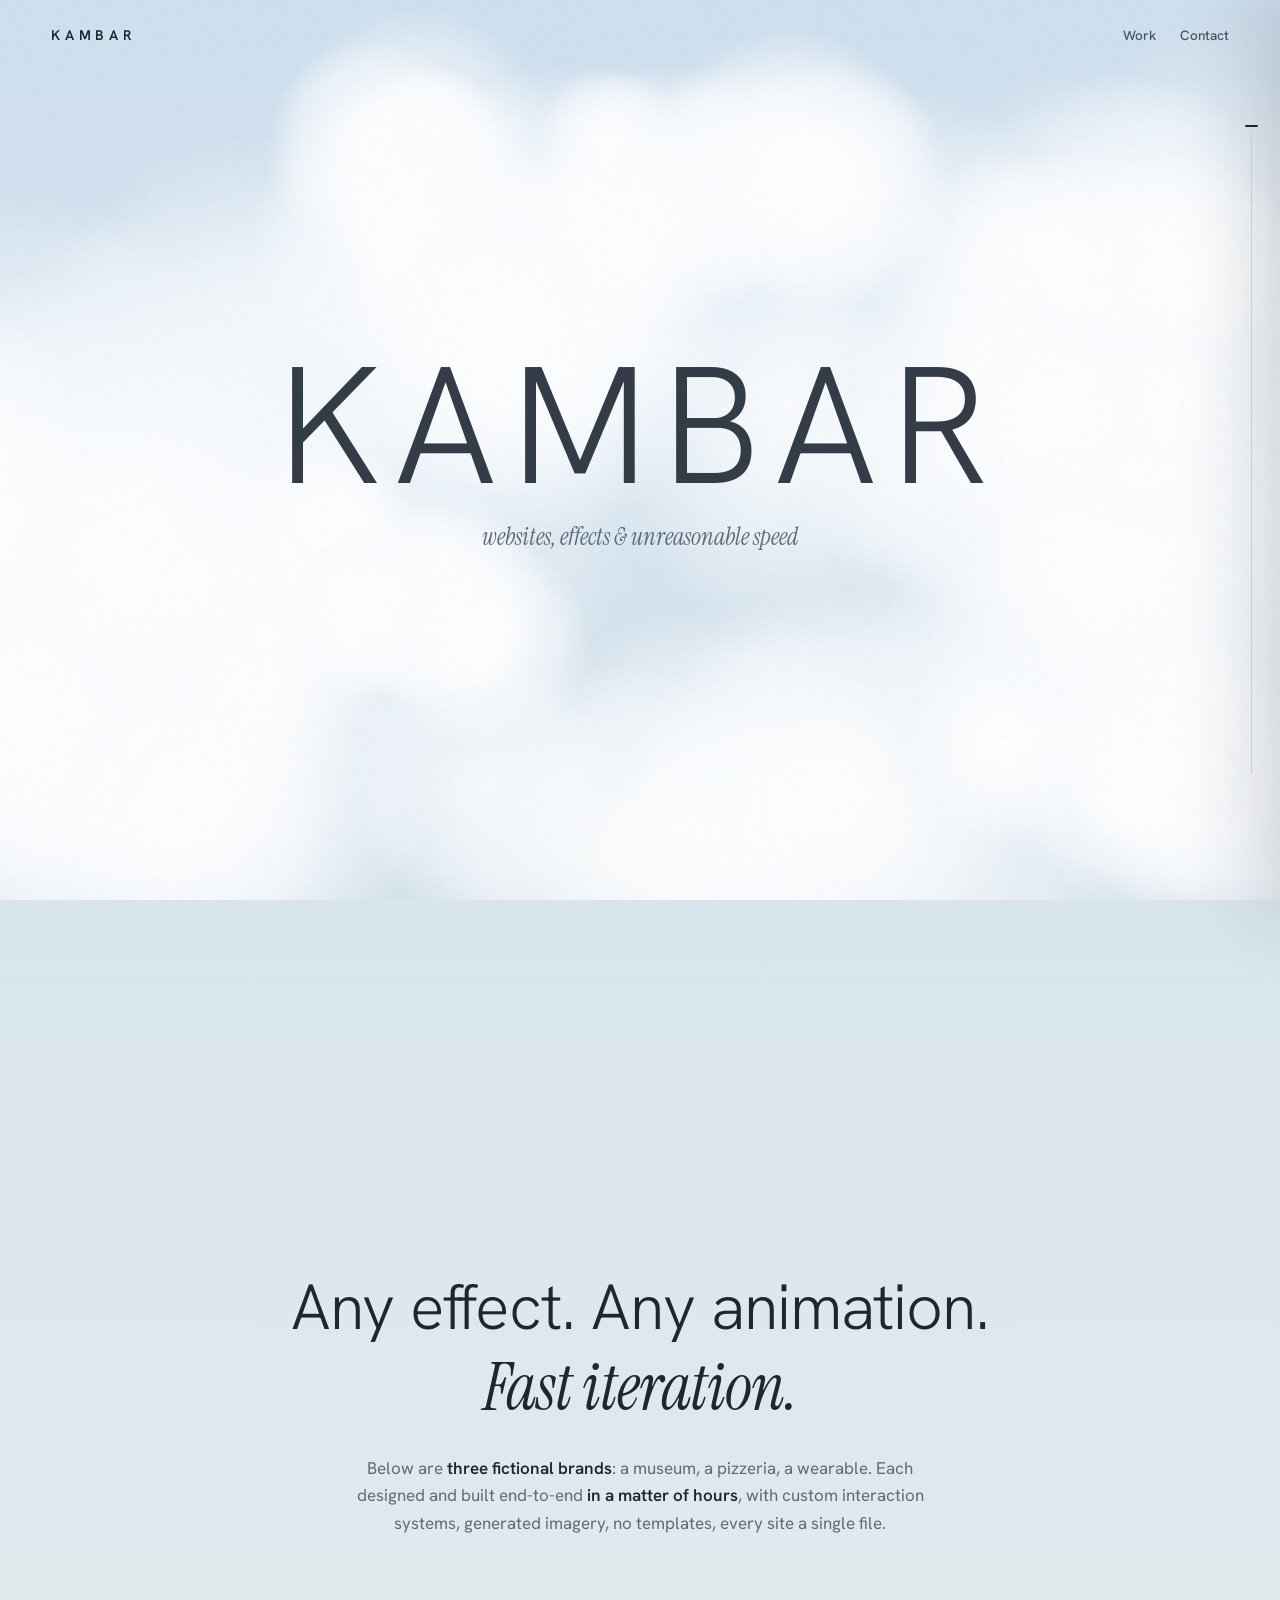
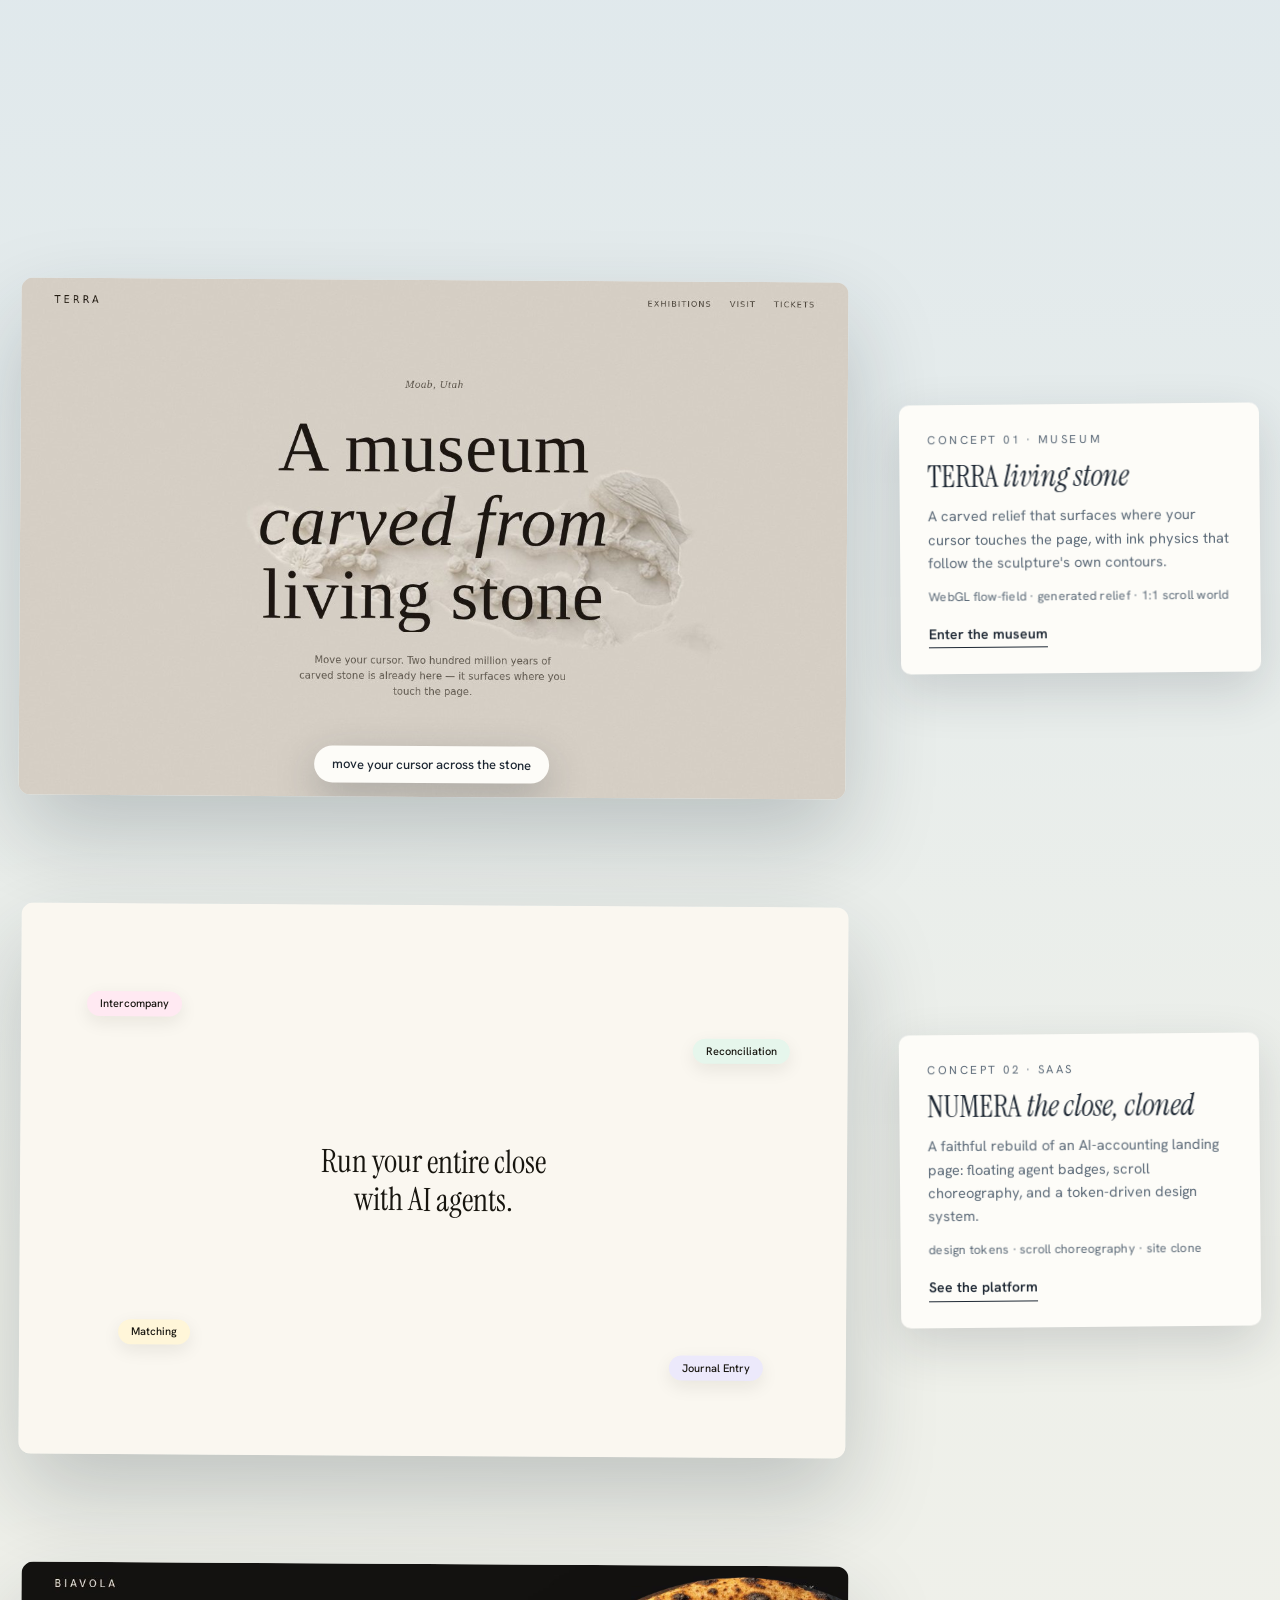
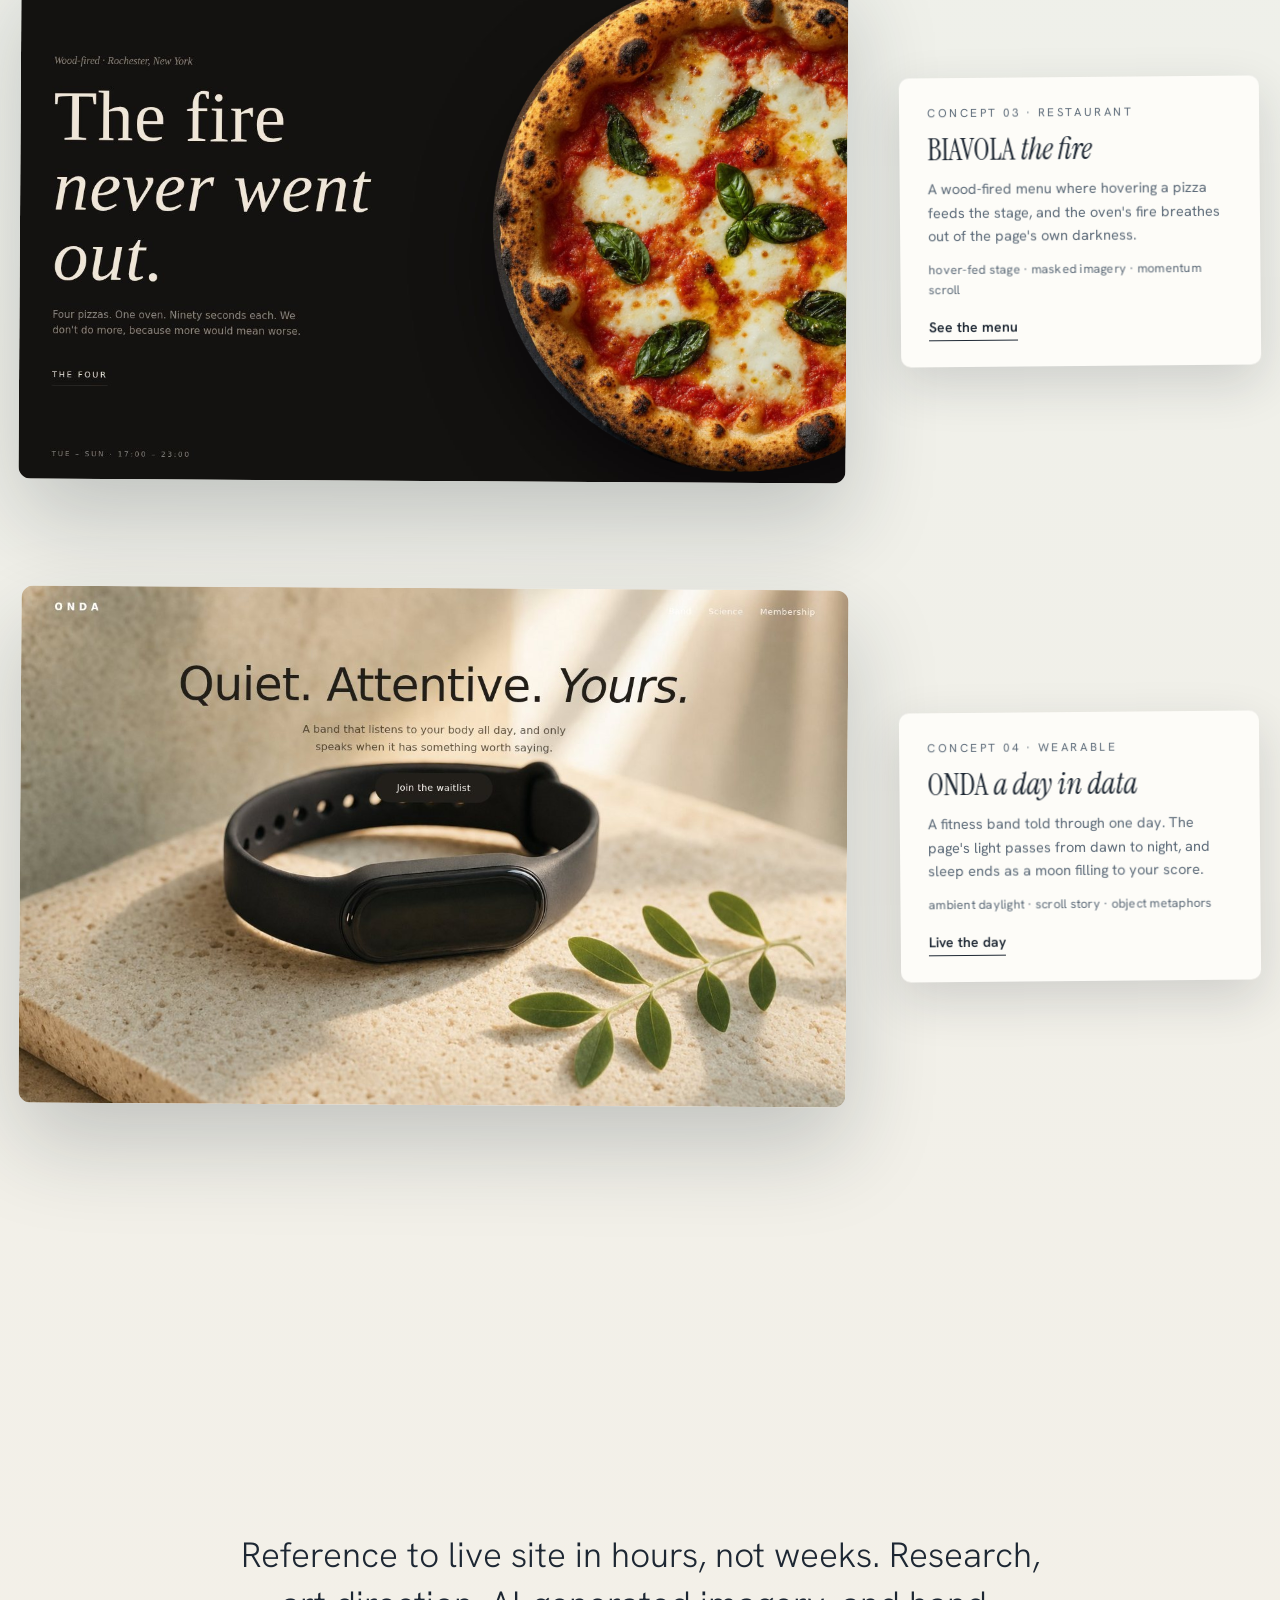
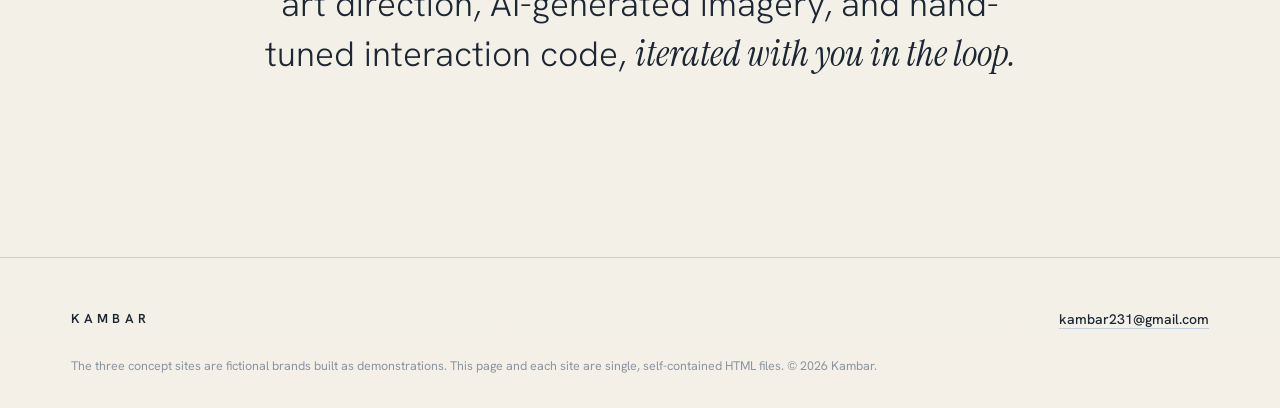
==== commit 37e3a213: "feat: NUMERA card with scroll-scrubbed demo, inertial smoothing, mobile pass - Add nominal-clone (Nu" ====
--- a/index.html
+++ b/index.html
@@ -99,6 +99,14 @@
 
 /* live card effects */
 .proj .shot{position:relative}
+.numeraShot{position:relative;aspect-ratio:3/2;background:#faf7f0;overflow:hidden}
+.numeraShot .nh{position:absolute;left:50%;top:50%;transform:translate(-50%,-50%);
+  font:500 clamp(1.2rem,2.6vw,2rem)/1.2 var(--serif);color:#17150f;text-align:center;white-space:nowrap}
+.numeraShot .nb{position:absolute;padding:7px 13px;border-radius:999px;
+  font:500 11px/1 var(--sans);color:#17150f;box-shadow:0 6px 18px rgba(23,21,15,.08)}
+.numeraShot iframe{position:absolute;left:0;top:0;width:1280px;height:853.34px;border:0;
+  transform-origin:0 0;opacity:0;transition:opacity .9s var(--ease);pointer-events:none}
+.numeraShot iframe.on{opacity:1}
 .cardfx{position:absolute;inset:0;width:100%;height:100%;opacity:0;transition:opacity .5s var(--ease)}
 .cardfx.on{opacity:1}
 #pzCv{position:absolute;inset:0;width:100%;height:100%;pointer-events:none}
@@ -239,12 +247,32 @@
     </div>
   </div></a>
 
+  <a class="projlink" href="nominal-clone/index.html">
+  <div class="proj">
+    <div class="shot"><div class="numeraShot" aria-hidden="true">
+      <span class="nb" style="top:16%;left:8%;background:#ffe9f2">Intercompany</span>
+      <span class="nb" style="top:24%;right:7%;background:#e6f6ec">Reconciliation</span>
+      <span class="nb" style="bottom:20%;left:12%;background:#fff6d9">Matching</span>
+      <span class="nb" style="bottom:14%;right:10%;background:#ece9fb">Journal Entry</span>
+      <span class="nh">Run your entire close<br>with AI&nbsp;agents.</span>
+    </div>
+      <div class="hint" id="numHint">scroll — run the close</div></div>
+    <div class="meta">
+      <div class="k">Concept 02 · SaaS</div>
+      <h2>NUMERA <em>the close, cloned</em></h2>
+      <p>A faithful rebuild of an AI-accounting landing page: floating agent
+      badges, scroll choreography, and a token-driven design system.</p>
+      <div class="tags"><span>design tokens</span><span>scroll choreography</span><span>site clone</span></div>
+      <span class="open">See the platform</span>
+    </div>
+  </div></a>
+
   <a class="projlink" href="biavola.html">
   <div class="proj">
     <div class="shot"><img data-name="biavola" alt="BIAVOLA, wood-fired pizza">
       <canvas id="pzCv"></canvas></div>
     <div class="meta">
-      <div class="k">Concept 02 · Restaurant</div>
+      <div class="k">Concept 03 · Restaurant</div>
       <h2>BIAVOLA <em>the fire</em></h2>
       <p>A wood-fired menu where hovering a pizza feeds the stage, and the
       oven's fire breathes out of the page's own darkness.</p>
@@ -258,7 +286,7 @@
     <div class="shot"><img data-name="onda" alt="ONDA, a day with the band">
       </div>
     <div class="meta">
-      <div class="k">Concept 03 · Wearable</div>
+      <div class="k">Concept 04 · Wearable</div>
       <h2>ONDA <em>a day in data</em></h2>
       <p>A fitness band told through one day. The page's light passes from
       dawn to night, and sleep ends as a moon filling to your score.</p>
@@ -377,10 +405,48 @@
   siteOv.classList.remove('open','ready');vel=0;
   const f=siteFrame;siteFrame=null;
   if(f)setTimeout(()=>f.remove(),480)}
+/* NUMERA: the card holds the site's dark block-flight sequence in a scaled
+   iframe (the site's ?scrub=1 mode) — driven by YOUR scroll, not autoplay.
+   Like the stone, it asks once: the page pauses on the card and your wheel
+   scrubs the sequence; when the blocks have landed and flown, you're free. */
+const TOUCH=matchMedia('(hover: none)').matches;
+let numDone=false;try{numDone=sessionStorage.getItem('pfGateNum')==='1'}catch(_){}
+let numFr=null,numLock=false,numReady=false,numP=0,numPT=0;
+(function(){
+  const shot=document.querySelector('.numeraShot');if(!shot||REDUCED)return;
+  if(!TOUCH&&numDone)return;
+  const fit=()=>{if(numFr)numFr.style.transform=`scale(${shot.clientWidth/1280})`};
+  const io=new IntersectionObserver(es=>{es.forEach(e=>{
+    if(!e.isIntersecting||numFr)return;
+    io.disconnect();
+    numFr=document.createElement('iframe');
+    /* touch has no wheel to scrub with — it gets the self-playing loop */
+    numFr.src=TOUCH?'nominal-clone/index.html?demo=1':'nominal-clone/index.html?scrub=1';
+    numFr.setAttribute('tabindex','-1');numFr.setAttribute('aria-hidden','true');
+    numFr.addEventListener('load',()=>{numReady=true;
+      if(TOUCH)setTimeout(()=>numFr.classList.add('on'),900)});
+    fit();shot.appendChild(numFr);
+  })},{rootMargin:'600px'});
+  io.observe(shot);
+  addEventListener('resize',fit);
+})();
+function numGateCheck(){
+  if(numDone||numLock||gateLock||REDUCED||TOUCH||!numReady)return;
+  const shot=document.querySelector('.numeraShot');
+  const r=shot.getBoundingClientRect();
+  if(r.top<innerHeight*.62&&r.bottom>innerHeight*.38){
+    numLock=true;vel=0;
+    tgt=Math.max(0,Math.min(maxS(),r.top+scrollY-(innerHeight-r.height)/2));
+    numFr.classList.add('on');
+    document.getElementById('numHint').classList.add('on');
+  }
+}
+
 document.querySelectorAll('a.projlink').forEach(a=>a.addEventListener('click',e=>{
   e.preventDefault();openSite(a.getAttribute('href'))}));
 addEventListener('message',e=>{
   if(!e.data)return;
+  if(!siteFrame||e.source!==siteFrame.contentWindow)return; /* ignore the card demo iframe */
   if(e.data.type==='pf-close')closeSite();
   if(e.data.type==='pf-ready')siteOv.classList.add('ready')});
 addEventListener('keydown',e=>{if(e.key==='Escape'&&siteFrame)closeSite()});
@@ -388,6 +454,9 @@
   addEventListener('wheel',e=>{e.preventDefault();
     if(gateLock)return;                     /* the stone asks for a moment */
     const d=e.deltaY*(e.deltaMode===1?16:1);
+    if(numLock){                            /* your scroll runs the close */
+      numPT=Math.max(0,Math.min(1,numPT+d*.0001));   /* target only — the loop glides to it */
+      return}
     vel=Math.max(-140,Math.min(140,vel+d*.1))},{passive:false});
   addEventListener('scroll',()=>{if(Math.abs(scrollY-cur)>60){cur=tgt=scrollY}},{passive:true});
   document.querySelectorAll('nav a[href^="#"]').forEach(a=>a.addEventListener('click',e=>{
@@ -396,7 +465,14 @@
     e.preventDefault();tgt=Math.min(maxS(),el.getBoundingClientRect().top+scrollY-40)}));
   (function smooth(){
     if(Math.abs(vel)>.04){tgt=Math.max(0,Math.min(maxS(),tgt+vel));vel*=.9}else vel=0;
-    gateCheck();
+    gateCheck();numGateCheck();
+    if(numLock){                 /* glide the sequence toward the wheel target */
+      numP+=(numPT-numP)*.075;
+      if(numFr)numFr.contentWindow.postMessage({type:'pf-scrub',p:numP},'*');
+      if(numPT>=1&&numP>.996){numDone=true;numLock=false;
+        numFr.contentWindow.postMessage({type:'pf-scrub',p:1},'*');
+        document.getElementById('numHint').classList.remove('on');
+        try{sessionStorage.setItem('pfGateNum','1')}catch(_){}}}
     cur+=(tgt-cur)*.085;
     if(Math.abs(cur-scrollY)>.4)scrollTo(0,cur);
     scrollS=scrollY;
@@ -536,7 +612,7 @@
 /* TERRA gate: the first time the card arrives, the page holds still until
    you've actually played with the reveal for two seconds */
 function gateCheck(){
-  if(gateDone||gateLock||REDUCED)return;
+  if(gateDone||gateLock||REDUCED||TOUCH)return;   /* no cursor to ask for */
   const shot=document.getElementById('terraFx').parentElement;
   const r=shot.getBoundingClientRect();
   if(r.top<innerHeight*.62&&r.bottom>innerHeight*.38){
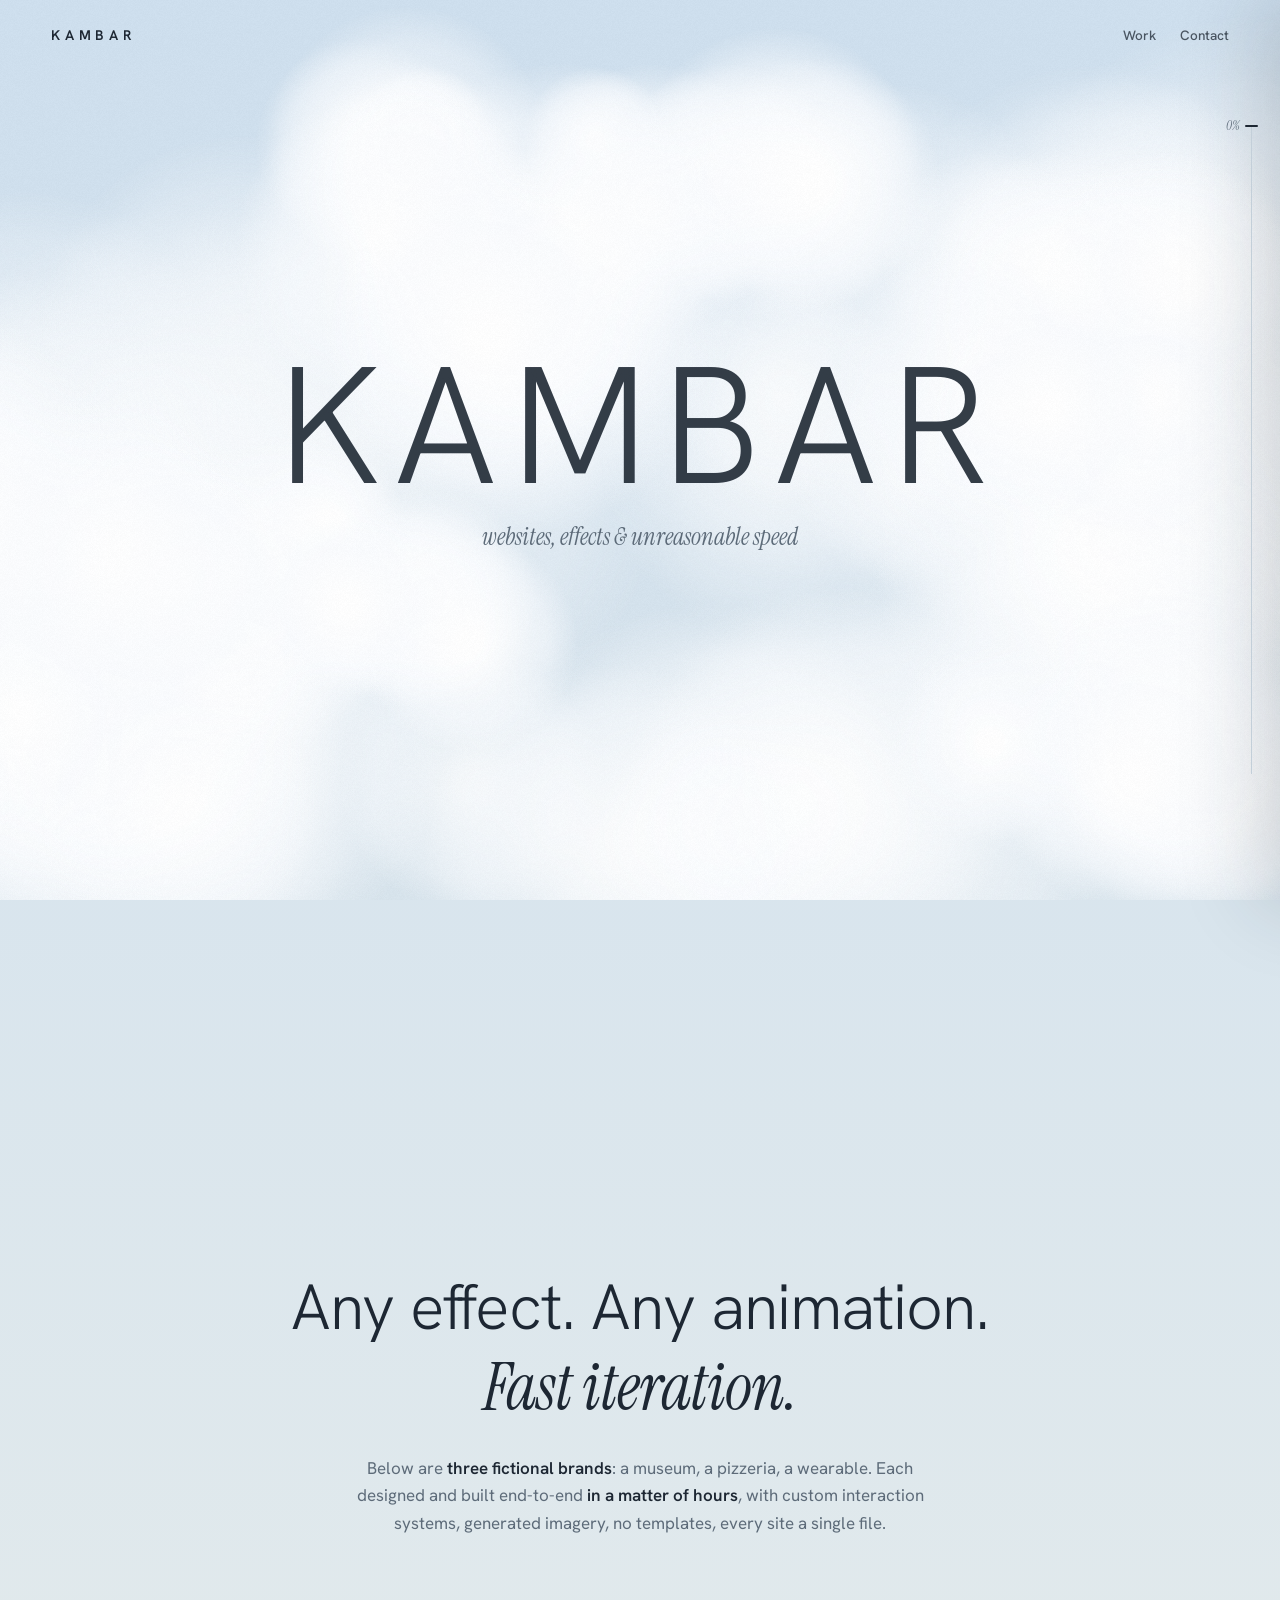
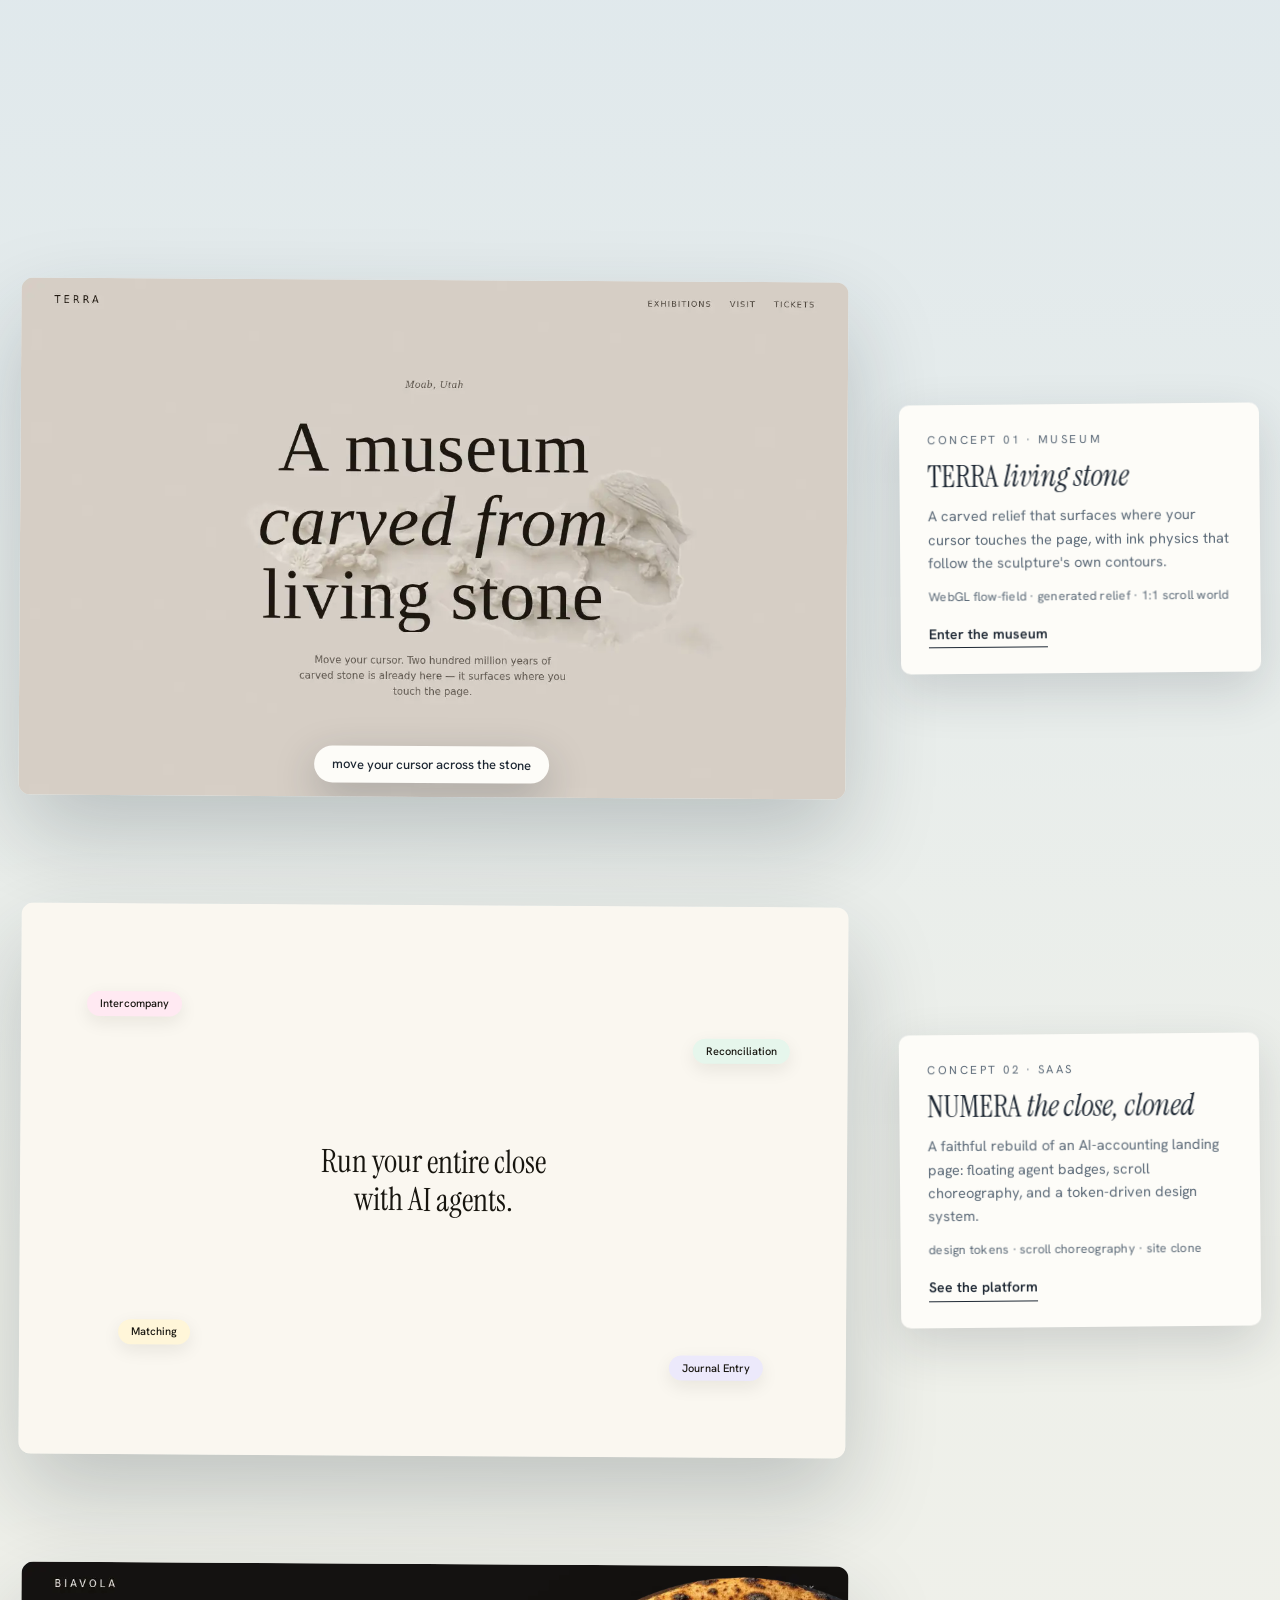
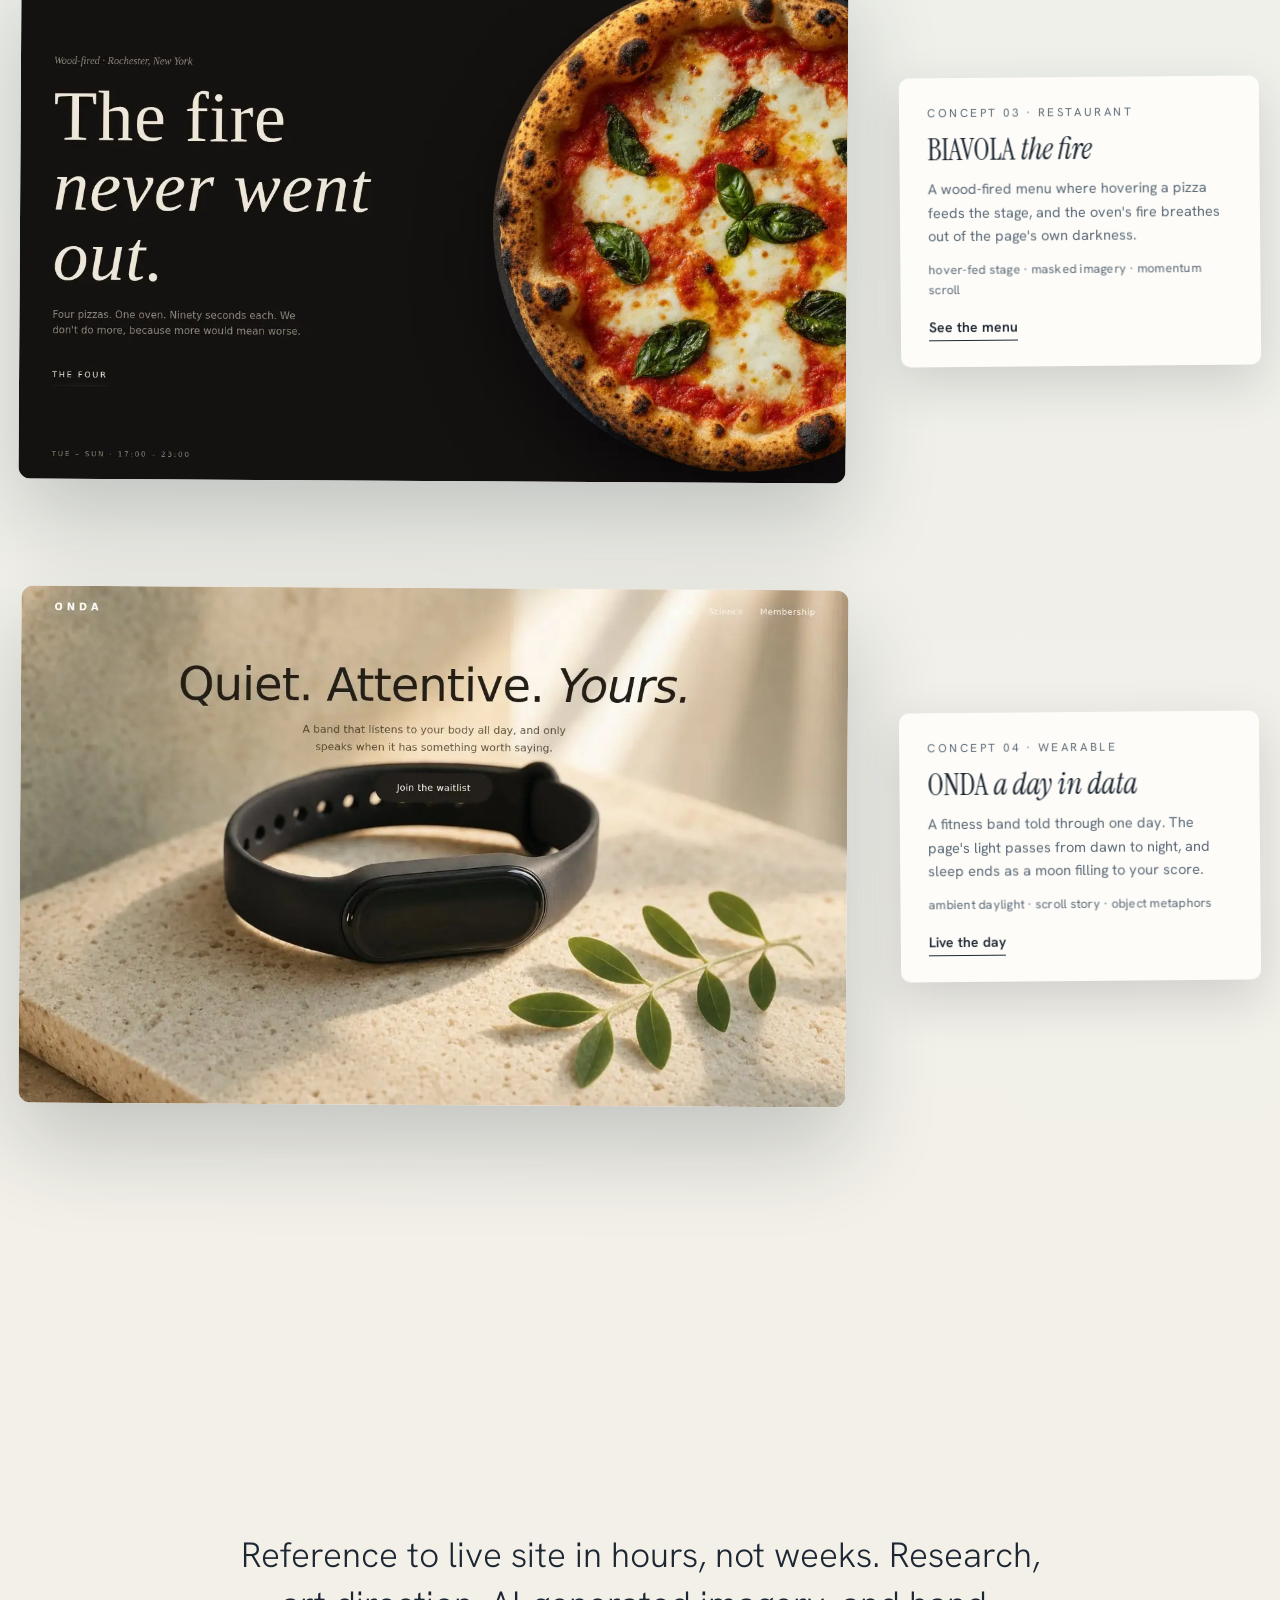
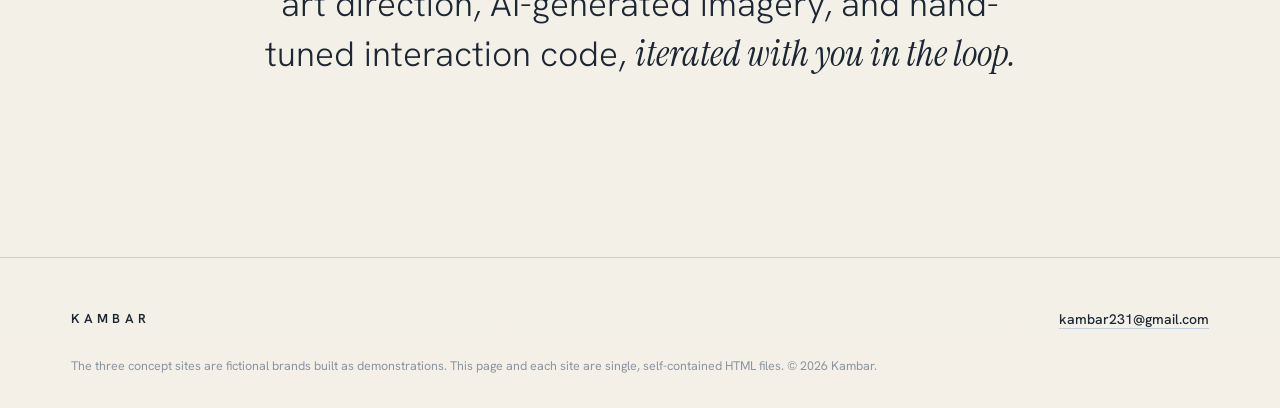
==== commit 740e9531: "Functional audit fixes: extract images to WebP assets, fix mobile overflow and nav legibility, add m" ====
--- a/index.html
+++ b/index.html
@@ -4,7 +4,18 @@
 <meta charset="utf-8">
 <meta name="viewport" content="width=device-width, initial-scale=1">
 <title>Kambar — websites, effects, fast iteration</title>
+<meta name="description" content="Portfolio of Kambar — interactive websites, custom effects, and fast iteration, with live in-page demos of the TERRA, BIAVOLA, and ONDA concept sites.">
+<link rel="icon" href="data:image/svg+xml,%3Csvg%20xmlns%3D%27http%3A%2F%2Fwww.w3.org%2F2000%2Fsvg%27%20width%3D%2732%27%20height%3D%2732%27%20viewBox%3D%270%200%2032%2032%27%3E%3Crect%20width%3D%2732%27%20height%3D%2732%27%20rx%3D%277%27%20fill%3D%27%231d2733%27%2F%3E%3Ctext%20x%3D%2716%27%20y%3D%2723%27%20font-family%3D%22Georgia%2C%27Times%20New%20Roman%27%2Cserif%22%20font-size%3D%2720%27%20font-weight%3D%27600%27%20text-anchor%3D%27middle%27%20fill%3D%27%23eef0ea%27%3EK%3C%2Ftext%3E%3C%2Fsvg%3E">
+<meta property="og:title" content="Kambar — websites, effects, fast iteration">
+<meta property="og:description" content="Portfolio of Kambar — interactive websites, custom effects, and fast iteration, with live in-page demos of the TERRA, BIAVOLA, and ONDA concept sites.">
+<meta property="og:type" content="website">
+<!-- og:image path is relative to the site root; make it an absolute https URL when deploying to a domain -->
+<meta property="og:image" content="assets/idx-frieze.webp">
+<meta name="twitter:card" content="summary">
+<meta name="twitter:title" content="Kambar — websites, effects, fast iteration">
+<meta name="twitter:description" content="Portfolio of Kambar — interactive websites, custom effects, and fast iteration, with live in-page demos of the TERRA, BIAVOLA, and ONDA concept sites.">
 <link rel="preconnect" href="https://fonts.googleapis.com">
+<link rel="preconnect" href="https://fonts.gstatic.com" crossorigin>
 <link href="https://fonts.googleapis.com/css2?family=Hanken+Grotesk:wght@300;400;500;600&family=Instrument+Serif:ital@0;1&display=swap" rel="stylesheet">
 <style>
 :root{
@@ -14,8 +25,8 @@
   --s5:24px;--s6:32px;--s7:48px;--s8:80px;--s9:140px;
 }
 *{box-sizing:border-box}
-html{scroll-behavior:auto}
-body{margin:0;color:var(--ink);font:400 16px/1.6 var(--sans);overflow-x:hidden;
+html{scroll-behavior:auto;overflow-x:clip}
+body{margin:0;color:var(--ink);font:400 16px/1.6 var(--sans);overflow-x:clip;
   background:linear-gradient(180deg,var(--sky1),var(--sky2) 55%,#f4f0e8)}
 ::selection{background:var(--ink);color:#fff}
 
@@ -28,6 +39,12 @@
 nav a{color:var(--ink);text-decoration:none;font-size:13.5px;font-weight:500;opacity:.75;
   margin-left:24px;transition:opacity .2s}
 nav a:hover{opacity:1}
+/* mobile: frosted backdrop so scrolling chips/cards don't render the nav illegible */
+@media(max-width:700px){
+  nav{padding-bottom:16px;
+    background:linear-gradient(180deg,rgba(244,240,232,.92) 0%,rgba(244,240,232,.72) 55%,rgba(244,240,232,0) 100%);
+    -webkit-backdrop-filter:blur(8px);backdrop-filter:blur(8px)}
+}
 
 /* intro: inside the cloud deck */
 .intro{position:relative;height:112vh}
@@ -67,7 +84,7 @@
 .projects{padding:var(--s8) 0 var(--s9)}
 .proj{display:grid;grid-template-columns:repeat(12,1fr);align-items:center;
   margin-bottom:clamp(70px,12vh,130px)}
-.proj .shot{grid-column:1/9;grid-row:1;border-radius:12px;overflow:hidden;
+.proj .shot{grid-column:1/9;grid-row:1;border-radius:12px;overflow:hidden;max-width:100%;
   box-shadow:0 40px 90px rgba(29,39,51,.22);transform:translateY(24px) rotate(.4deg);opacity:0;
   transition:transform .9s var(--ease),opacity .9s var(--ease)}
 .proj:nth-child(even) .shot{transform:translateY(24px) rotate(-.4deg)}
@@ -99,7 +116,7 @@
 
 /* live card effects */
 .proj .shot{position:relative}
-.numeraShot{position:relative;aspect-ratio:3/2;background:#faf7f0;overflow:hidden}
+.numeraShot{position:relative;aspect-ratio:3/2;background:#faf7f0;overflow:hidden;max-width:100%}
 .numeraShot .nh{position:absolute;left:50%;top:50%;transform:translate(-50%,-50%);
   font:500 clamp(1.2rem,2.6vw,2rem)/1.2 var(--serif);color:#17150f;text-align:center;white-space:nowrap}
 .numeraShot .nb{position:absolute;padding:7px 13px;border-radius:999px;
@@ -234,7 +251,7 @@
 
   <a class="projlink" href="terra-museum.html">
   <div class="proj">
-    <div class="shot"><img data-name="terra" alt="TERRA, Museum of Living Stone">
+    <div class="shot"><img loading="lazy" decoding="async" data-name="terra" alt="TERRA, Museum of Living Stone">
       <canvas class="cardfx" id="terraFx"></canvas>
       <div class="hint" id="terraHint">move your cursor across the stone</div></div>
     <div class="meta">
@@ -269,7 +286,7 @@
 
   <a class="projlink" href="biavola.html">
   <div class="proj">
-    <div class="shot"><img data-name="biavola" alt="BIAVOLA, wood-fired pizza">
+    <div class="shot"><img loading="lazy" decoding="async" data-name="biavola" alt="BIAVOLA, wood-fired pizza">
       <canvas id="pzCv"></canvas></div>
     <div class="meta">
       <div class="k">Concept 03 · Restaurant</div>
@@ -283,7 +300,7 @@
 
   <a class="projlink" href="onda-day.html">
   <div class="proj">
-    <div class="shot"><img data-name="onda" alt="ONDA, a day with the band">
+    <div class="shot"><img loading="lazy" decoding="async" data-name="onda" alt="ONDA, a day with the band">
       </div>
     <div class="meta">
       <div class="k">Concept 04 · Wearable</div>
@@ -316,10 +333,10 @@
 </div>
 
 <script>
-const IMG={terra:"/9j/4AAQSkZJRgABAQAAAQABAAD/2wBDAAUEBAQEAwUEBAQGBQUGCA0ICAcHCBALDAkNExAUExIQEhIUFx0ZFBYcFhISGiMaHB4fISEhFBkkJyQgJh0gISD/2wBDAQUGBggHCA8ICA8gFRIVICAgICAgICAgICAgICAgICAgICAgICAgICAgICAgICAgICAgICAgICAgICAgICAgICD/wAARCAMgBQADASIAAhEBAxEB/8QAHQABAAEFAQEBAAAAAAAAAAAAAAEDBAUGCAcCCf/EAGEQAAEDAgQEBAMEAwkKCgcFCQEAAgMEEQUhMUEGElFhBxNxgQgioRQykbEVssEjN0JSYnSCs9EWJDZVcnN1kpSiFxgzNUOjwtLh8FNUVmSVw9M0RWNlg5MlJidERqS0hP/EABgBAQEBAQEAAAAAAAAAAAAAAAABAgME/8QAHREBAQEAAwEBAQEAAAAAAAAAAAERAiExQRJRA//aAAwDAQACEQMRAD8A9/2PREReV2Nk6p0T6oH5hETdBOY3UaDJE3QE9tU3HVEDP0RNU3QLpqiIGqZ9Ey0RAFyibIgbp3T6pugIeqe6IGaZpkmyBuEuiICG99E2yRAREzQLp7omiAhuib6oGibHonVEBNkTogdU/[base64]/[base64]/[base64]/NPRAsmmeieiICeqWTdARAl/e6AiXS2WRQEsiIGiIm6AiCyboG9kRPVAKJkQm+aBbsnZM0QETROyBmim6i/UICIls+qB6JZE3QNk9k13TogaeqJsmyAnunon5oCWT0T0QNM9ERLIHqiboEBEv73S6AiWyyKIFk0REBE3QWQE3sm6ICFPVMiEBLdk3zTNA7IiaICZp2U3QQiX6hEBPRLZ9UQLJsm6a7oHsmnqnRNkBE2T0QPdE/NPRAsmmeieiICeqWTdARAl/e6AiXS2WRQEsiIGiIm6AiCyboG9kRPVAKJkQm+aBbsnZM0QETROyBmim6i/UICIls+qB6JZFh6jiTC6XEJ6BwrZqiDl81tNQTzhlxcXcxhGhG6DMbJ7K2lr6SGup6GabkqKkOMTS02fygEgG1r2N7XvYE7FW/6bws4U7FBVXomyeUZeRxBdz8mWWY5srjJBkdPVFbvrqWPEYMOfLapnjfLGzlJ5msLQ430y52/iqD8Zw1lBiFa6ptT4cXipfyO/c+RvM7K1zYdLoL9PdYzD8ewzFKh9NSSyidrPMMU9PJA/k05g2RoJHcZL6djWHiknqmOnmZDM6nf5FNLM4PabOHKxpcbHcCyoyKWWJwviLDMZeW4d9reLO/[base64]/EabDoWy1EdS9rjygU9LLOR6iNriB3OSC7S3ZYnD+I8KxSjkraR9SaVkXnedLRzRMcy17tc9gDsul1XnxjDqbCosVnqmx0krWujeQbv5vugNtck3GVr9lRf9kWOpsaw+rpqioiklYymbzSiaCSJ7BYm/K9odbI7bKYsZwyappKaGp8yarh+0RMaxxJjtcOdl8oN9XWzy1QZBM1h4+JMLmrnUUIrZZWTGnc6OgndG14NiDIGcgsdTewUV/[base64]/ABXxSt4p4PrcaopMOpY6WWLCJaxjXh8vOAWMIBsW/Rek4F+j/wBAUYwqglw+iazlhppad1O6JoJFjG4At9CFkuyd0Hi0XAdfV4BxBi0IxKPGKbHazEKKiqZZPstQWVDnx3gd8hDwMnAbggr17Da12I4VSV7qWakdURNkME7CySIkX5XNIuCNCFd/kiDw/[base64]/dLr97XEYq2v8NnUUeGTUNXE6GA08MRPIWSsBMYIPMywuDYi2u63PdOqDU48LxCl48wyomxGvxKEUVUwy1EUQbCS+GwvHG0XNjkb/dy3VtU0VY7g7janbSTGWpfWeTGIzzS80IDeUb3OQtqt12Te10Gj4C2pfxXS1DZMVr420L4ZJ8SojTfZ/mYQxn7nGHcxBvkT8ozG+b4agnghxQTwyRF+JVD287S3maX3DhfUHqs76IgwXCUE9Nw2yKohfDJ9pqncj2lpsaiQg2PUEH0KwFLh9fF4fcJvNDPJNhbqeoqKTktK5rWFrgGn+E0uDra3b1W+Ig1imfLi/GNLitPRVVNSUdJLC+WpgdC6d0jmENDXAOIbyE3Itci261HFcGxWm4bxauocOqZZqypraWopmREvkjdUSOilDbXNi7X+K8nYL1VEGucRQ0n2ujq3/paCriZI2Kqw6B0xYDy3Y5oa4EEhp+ZtstlfcPS4rNgMMmMsLasueCXMDHOZznkc5oya4t5SRsSsr2CZ+6AnchNE0OagLRcYwzEHcRS4NTUkr8Kx2WKoqZmt+SHyx+7NcdB5jWxtHW7lvWyZaqjB4jBM/[base64]/[base64]/[base64]/JEBPdEQM79kRMkDa109UTJA31yTNBqiAETRED3REugHVLdkTsgi+eilSoQE7p+aIB0REugW6p0RNkDPW6bZFEKAmaaIgIl0QE2S6a6IAGSexTvdLoHsmaHVPyQERED3TO/ZEQE2tdMkQPVN9ckyQaoGaBE0QE90RAQ6pdEC3ZRfPRT2UoIRE/NA7odERAS3VLogdEz1umyIG2RRCmiBmiJdAREugbIBkmuid7oHsU9kuh1QM0T8kQE90RAzv2REyQNrXT1RMkDfXJM0GqIARNEQPdES6AdUt2ROyCL56KVKhATun5ogHRES6BbqnRE2QM9bptkUQoCZpoiAiXRATZLprogAZJ7FO90ugeyZodU/[base64]/[base64]/BAe6B1T0TZNQgboiXQL6J6Im+qBmmm6aIgJkmVsk9CgbpfLVNrIgdk3T3RARD6JlpbNA3QoNdUugZBE3RAQaonugdEzS2WqeqBql/dM+iZICZJldM7oHul0RAQInsgIUy1Q/[base64]/[base64]/[base64]/aiIgIiboG6W2TbomaAnsiZIFrZBPVEyQPe6ImqBsmSb6pogDqlkuh9EC+aZp9U77IF0REBNk1RASybppqgdylh0T1TdAT3REBET6IBQ2RLoB/JPzS6IHon7U9kQEREBN03TbogW2RM0QPZLWyCZIgeqe90yRATZNU31QMkHVNEugWS+aH0T6oGaXTvsiAiJqgbIiboFk7lNNU9UCw6Im6IHuiIgIU+iIBsh/JLpdA/NPRE9kD9qIiAiwXFOPy8N4KcTjoBWhrrOj83yzYAkkfKb2AJ20XzxNxNFw9gYxKOmNfLIW+VC1/JzgkC97GwzGdtSBuqM/ultlZy4hBRUkc2K1FNQudkeeYBl+gc61/wVaWqp6emNTPURxQAAmR7w1oG2ZyUFZPZYHHMfbS8LVmLYNU0lXJDZjDfzGGQuDQ08pG7hvustS1tHWNf9kq4Kjy3cj/KeHBrtwbE2PZUXFrZBPVFhafGamfi2swRtDF5NJDHM+oE5J+fm5W8vJr8v8bRBmve6LDPxwU1TibsQZT0uH4eAX1JnJJJbzW5eUWNiNzqFeMxXDn4ZHiRrYGUkgFpnyNDfS97Xvl6hBe7JksDjuO/ZeGJsVweopap4eyOI38yNznSBlvlcN3dVl6Wto6xr3UdXDUtY7kcYZA/lcNjbQoK46pZLofRQL5pmn1TvsgXREQE2TVEBLJummqB3KWHRPVN0BPdEQERPogFDZEugH8k/[base64]/gr03JM7ZqjVZpJaDi/FK+soKurDqWJlF5FO6UW+bnZcAhpLuW5dYEW6ZYygw/[base64]/KDykHm1sM1t4FgANOiboNOxqhrp+DsTLqOXz8TqWPlhY3neyIvYw3Db3IibmBfO+qr18tRFxnTV0mHVdXRR0Dvs3lQl3LOX/NcfwTyBti638IbrarWB2TdB5/[base64]/[base64]/5WkehPN7Lb/exXM/xNcSGWtwbhCmeXCMGtna3O7jdkY9QOc/0grBzo5j2ta5zXAPF2kj7wva465gron4ZeJ/LrMX4RqJPllaK6mBP8IWbIB6jkP9Eq28VfDYYB4J8K1kMAFXg7RFXEDXzjzOJPaQ2H+UvHeCeIpOE+OcI4gYTy0k4MoGroz8rx7tLlv2I/[base64]/ag+XPbHG58jg1jRzFxNgB1XIHDDX+KfxJuxWVpkoWVTq1wIyEENhECO9owfUr3rxr4m/ua8KcTdFJyVeI/3jDY2N3g8x9mBxv1stI+Gbhr7Jw3inFM7LSV8opoCf/Rs+8R2Ljb+gtTwez8T4HBxNwnimBVNgyup3w8x/gOI+V3s6x9l+e9XSz0NbPRVUZjnp5HRSMOrXNNiPxC/R9cZ+P8Awz+gfFGevhj5aXGIxVttoJPuyD1uOb+mrxK988CuJ/7o/Cyihmk56vCiaGW5z5WgGM/6haP6JXqHsuQfh04n/Q/iHLgc8nLTYzFyAE2HnMu5n4jnHqQuvlm+gibdkUBERAXlp8fvDJpLTjNRcZW+xy/91epLy3xe4U4Yd4ZY/io4fw9tfBT88dSymY2Rp5hnzAXVgusM8bvDvF8Xo8KocXmfVVkzIIWupZGhz3ODWi5FhmVuGPcU8O8L0v2niDGKXD4yLtEr/mf/AJLR8zvYFcBYG2qfxHhjKGo+zVTqqIQzAX8t/OOV3sbFdJ/8W12JVj6/ibjutxGrlN3yNg+Yn/Ke9xP4K2QZLFviW4Oo5nR4VheIYnb/AKQtbCw+nMeb8WhfeA/ElwfiVa2mxfD63Bg8gCd9powf5RbmPwPsrSf4YuE3U5bTcQYtHPb78nlvbf8AyQ0H6rnfjfgvFuA+JpMDxbkkdyiWGeO/JNGb2cL+hBGxB11VyUd9UtXTV1HFWUVRHU00zQ+OWJ4c17ToQRkQtV4l8TeCOEy6LGMfp21LdaWAmaW/Qtbfl97LmTwupONuOqGp4GwvjSTBsKpGGpdCAeZwc4BwHLYltzm3mAu7TMr0ii+F7BmAHEuK62oO/kU7IvzLlMgr1vxPcNxTFuH8N4jUxg255ZGRXHWw5lsnCfj3wVxPXw4bUfaMGrZnBkbasAxvcdAHg2H9IBapjPwxYK6gkPD/ABDWxVgb+5iuDHxuPQljQQO9jboVzPiWHVeE4rVYXXwmGrpJXQysP8FzTYq5KP0b3WI4l4jw3hPhyqx/GHyMoqbkEhjZzuHM4MFh6uC1LwX4nqeKfCzD6qtkMtZRudRTSONy8styk9y0tv3uvQnsZJGWPY17DkWuFwfZZHk3/GH8Nv8A1qv/ANkP9qz3Cfi1wdxpjn6GwOaqfV+U6a0sBYOUWvn7heUfEpgeC4bhOBVmHYRRUdRPUSNllp4GxukAaCA4gZ+61D4cf32z/MJvzYrkzR2GtD4t8WOD+Cccbg+OzVTKp0TZ7RQF45SSBmPQrfNVa1mG4fiMfl4hQU9Yy33Z4myD8CFB5d/xh/Db/wBar/8AZD/at24O43wHjrDajEMAkmfBTy+S8yxlh5rA6HsVyX454XhuEeLFZR4VQU9BTCCF4hp4xGwEtuTYADNew/DF/gLjX+kf/lMVs6HvCtMSxPD8Hw+XEcUrYaKkhF3zTPDWtHqVd3XHfj/xnWY7x/UcPRVDhheDkRtiaflfNb53kbkE8o9D1Kkmj1LHPiV4SoKl8GDYXW4xym3nEiCN3pzXd+LQsNB8UlE4/wB8cGTRjrHXB/5sCzngp4W8PUXBlBxNi+GwYjimIx+ex1QwPbBGfuhrTlcjMutfO2i9bquHOHq6nNPW4Fh1TERy8ktMxwt6EK9Dy7CfiN4GxGaKnqaPFKCWRwaOeFr2XOWrXE/Rey9Fyd4z+HWF8H8W4Di/D1F9kw2vmEckLSSyOZrgcr6BwOn8krrEpQVlieK4bguHyYhi9dBQ0kebpp3hjR2z37K6lliggkqJpGxxRtL3vcbBrQLklcMeKHiHXcf8Vy1PmvZhFM4soaY5BrP45H8Z1rnpkNlJNHvmN/EpwbQTOhwjD6/Fy0keaGiGM+hd83+6FgY/ikpHS2m4LmYy/wB5leHG3p5Y/NbP4S+D2CYBw5SYxxDhsFfjlWxsxbUxh7aUEXDGtOXMNzrfIZa+lYrwlwxjeHvoMVwGiqYHC1nQtBb3aQAWnuCCr0NW4M8Y+C+NahlBR1UmH4k/JlJWtDHSH+QQS13pe/Zeibrg3xI4Pm4A8QarCIZZPs45amimJs4xOPym/UEFt+rbrqLwU4/n444MdFiT+fFsLc2GoffOZpHySHubEHu0ndLBsXGniJw1wEaEcQyzsNd5hh8mIv8AucvNfp94LUf+MP4bf+tV/wDsh/tXqtVR0ddCYK2lhqYj/AmYHt/Ari7x0wzDcJ8WKykwqgp6Gm8iF/k08TY2AluZsMs0nY6y4O44wHjrDqmvwCSd8NPL5LzLFyHmsDoexWzLwX4Yv8Ccc/n4/q2r3pSjyyv8evD3DcTqsOqqmuE9LK+GQNpiQHNJabG/UK3/AOMP4bf+tV/+yFekYhw9gGL3GK4HQV19ftFMyS/4gr8+cWjZFjdfFEwMYyoka1oFgAHGwVklH6F4Ni1JjuB0eM4e5zqWsibNEXt5SWkXFxssfxVxfgfBeER4txBVPp6SSYQNeyN0h5yCQLNB2ac1j/DG/wDwTcL/AOjof1Qtnq6Ojrqc09dSQ1UJ1jmjD2n2OSg8z/4f/DD/ABzUf7HL/wB1bXwhx/wxxyK13DlY+p+xcnnc8Lo+Xn5uX7wF/un8Fzd8RWAYJgXFODtwXCaXDWVFK+SVlLEI2udz2vYZLA+EnB+OcbS43g+F8US4FSGOJ1X5bHO89t3BrSA5twLnIm2a1kwdO8TeLnAXCsj4K/HI6irZrTUY894PQ8uTT2cQvOZ/igwFs/LTcL18kP8AGkmYx34C/wCa+6T4YOHGNH2/iXEpzv5MccX5hyw3Fvw1R0uDT1nCOL1NVVwgvFJWBpMoA0a5oHzdLix7KdD1Tgnxg4O44mZRUVTJQ4mRlRVgDHP/AMggkO9Ab22W+1NVTUVM+prKiKmgYLvkleGtaOpJyC/OWnqKmgrYqqmlfT1NPIHse08rmPabgjoQQuh8K8LuLPFrAcP4q4o8QnyQVbTLHTspy9seZBAbzNa03BBsNt0sHonEHj54eYI58VPXzYzO3IsoI+Zt/wDLcQ0j0JWpR/FBgJqQ2ThavbBf77Z2F1v8nIfVXNN8MXCbGWq+IMXmfbWLyox+Ba5ed+J/gXNwVgb+IcExKTEcNhLRURzMtLFc2DrjJzb2B0tfcXteh0lwb4gcMcd0ck+AVxfJDbzqaVvJLFfS7encEjutq2XAfh7xPUcIcf4VjMMhbE2ZsdQ0GwfC4gPB9s/UA7LvzNSzARN01WQRPxRAREugEonqnsgeyZJsnsgdEQp+1AT8kT6IGuaZ27oiBunsmf4IgIm3ZEBERAREzQERPZA7kJuhRAROxTogJdMkQN0zU+ijuEDZEzTdARNU/FAREQEJS6eqAnsnsmyBknRPZCgIn7UQPyTXNPoiBkiHolkBN0z6pmgX2uieyIHunuidigWKWOiJ6IBQaDNLXTP/AMEDRM9dUsgQES+YRATJFKCLbomoTewQOpRPqiB3REQMuqbomoQLFM036Jnfsgb2T3TTdEDcp7Jun5IGyeiXyRATJEPRARLJn1QN0vtdM09kBPdEQPdLFOxRAsdEKeiWugDQZpomf/glkDPXVECXzCAiK3rq2nw3DanEayQR01LE6aV5/gtaCSfwCDlr4jeIJcZ48w3hKhvKMPjBdG3V08trC3+TyW/yiukeEcAi4X4MwnAIuX+8qdsb3DRz7Xe73cXH3XEkGIcV8S+IlVxXgeFVWI4q2rOIBlPSuqfJPPdpLQDk3IC/QL0n+7/4iv8AEOLf/AT/APTW7EdXLx34h+Gf014bfpiGPmqsGmE1xr5TrNeP1Xf0V5n/AMIHxFf4hxb/AOAn/wCmrev4y+IHE8NqcOreHMWmpaqJ0MsZwF1nMcCCP+T6EqSK8bwzEKnCcXo8Uon8lTRzMnid0c0gj6hfoTgWL02P8PYfjdGbwV0DJ2DUjmF7HuNPZfnjV0lXQVktHXUstLUwu5ZIZmFj2HoWnMFdV/DbxP8ApHgus4ankvNhM3PEDr5MhJ+jw7/WCvJI90TLqiLCm6WKahN+iBmtG8XT/wDye4m/mh/WC3nO/ZaN4u5eDvE381P6wVHFPC/+GWCfz6D+sav0P3K/PDhj/DLBP59B/WNX6H7rXIh7Lm/4o6OLyOGK+1peaohJ6t+Qj8Df8V0h+S53+KL/AJm4Z/z8/wCqxZno0r4a3uZ4q1TW6PwyUH08yM/sXXq5A+G399ef/Rsv68a6/V5ekMlxL47UsdN41Y35YsJRDKR0JhZf65+67aPRcWeP379OK/5qn/qmpxK9g+GRxPhzirNhijj/ANVH/Yvc914X8Mf73mL/AOk3f1Ua90zUvo58+KE//wAPcOfzqX9QLz/4cf32z/MJvzYvQPih/wAHuHP51L+oF598OX77Z/mE35sWp4jsT3T3ROxWFcZfEJ+/JW/zaD9Req/DF/gLjX+kf/lMXlXxCfvyVv8ANoP1F6r8MX+AmNW/xj/8ti3fEe8FcE+KFNNSeLXFEU4cHuxCWUc38V7udv8AuuC72tdeLeM3hBNxoW8RcOhjcchYI5YHENFUwaZnIPGlzkRlcWCkqq/gb4h4RjnBdBwxU1ccGM4bEKcQSOsZo25Ncy+thYEai19CvYs9dV+dOJYTi+A4k6jxWgqcOrIjfkmYWOFjqL6juFu/DfjX4g8NhkTMYOJ0rLDyMQHnC3QOuHj/AFrK2Dtasw+gxGJkWIUUFXGx4kayeNsga4aOAOhzOfdXK8h4A8eOHeLquLCsVh/QmKyWaxsjw6Gd3Rr8rE9CBsASV68sjzXxxxqXBfB/FjBJ5c1aWUbXdnu+ce7A8e65E4Jw2PGPEDh/C5mh0VTXwskB0LOcc30uulfialLfDXDIho/FGE+0Uv8AauY+FTjw4tw13DAJxlswNIAGE84zGT/l/FaniP0Mtui5j+2/FGf4FR/s9D/3U+3fFH/EqP8AZ6H/ALqmKn4oqJrMS4ZxINHPLFPA472aWEfrlYT4acSkpvEavw6/7lWUDiR/KY9pB/Au/FW3FPCvj3xqylZxNhFRXtpC4wjlpY+Qutzfcte/KNei2HwW8OON+GPEyDFMcwGWiohTSxuldJG4XIyFg4lX4jp7uuMviF/fjrP5rB+ouzVxl8Qv78dZ/NYP1FOPqvU/hh/wKxvP/wDrx/VtXvW68F+GH/AnG/8ASA/q2r3rUKX0LFfnRjP+EGI/zmT9Yr9F9+i/OjGv8IMR/nMn6xWuJXdHhj+9PwuP/wAuh/VC2/3WoeGOXhNwtn/93Q/qhbesjln4oP8ACvAP5m/9dVvhd/5+4k/m0P6zlR+KD/CvAP5m/wDXVX4Xv+fuJP5tD+s5a+DqHZPRL5IsDgHxDpIqHxO4lpYBaNmIz8o6AvJt7XXV/gI8v8E8Ga7MMkqAPTznn9q5Y8UP32uKP9IS/rLqXwC/eVwn/O1H9c5bviR6itc48po6zw34lppR8j8NqM+hEbiD+IC2OywfGF/7guIc/wD7uqf6pyyr89l+kFO8vpYXE5lgJ/Bfm+v0fpf/ALFBl/0bfyC1yIrJ7oiwHulinYogWOiFPRLXQBoM00TP/wAEsgZ66ogS+YQEREDJLbqVGoQE6lN7BPqgJ3REBMuqIgbpYpqE36IGab2TO/ZNN0D3Tcom6B7Jsn5JfJA9EREDJEPRLICbpn1TNAvtdE9kQPdPdE7FAsUsdET0QCg0GaWumf8A4IGiZ66pZAgIl8wiAmSKUEW3RNQm9ggdrXSybHoiBfeyf+SmydUBE/MIgIpzG6jQZIGqIntqgWyS6Z+iICbpdNUDLZE1TPogXN0QXKIHsibp3QPZPXVEPVATZM0zQN0TcJdAREN76IByT8ERAumSXT3QPdNiiG6B6p2tdNE2PRAsl97ImyB/5KJ1T8wgIinMboITVNBkiAlsk9tUz9EC6Il0DdMtk1TVAXkPxCcTfoTwzfhcMnLVYzKKcAHPyh80h9Mmt/pr17PouP8Ax1xmo4s8X4eHMO/dm0HJQQsGjp3kF1u9y1v9Fano9O+G3hr9HcDVnEc0dpsVn5YyR/0MdwPxeX/gF7l7LGcP4PT8P8M4bgdKB5VDTsgB/jcosXepOfusnupQT2Tuig5G+I/hv9F+IFNj0MfLBjEALyBl5sdmu/3eT6rV/Bjif+5fxUwyaWTkpK8/YZ7mws8jlJ9Hhp9AV0d49cN/p/wqrKqKPmqcJeK1lhnyjKQenKSf6IXFoJa4OaSCDcEbLpO4j9Jdk3Wq+HfEw4u8O8IxwvDp5IRHUf51vyv9LkE+hC2rcLCiJdFAWj+Lv7z3Ew/90/7QW8G99Fo3i7+87xN/ND+sFRxTwv8A4ZYJ/PoP6xq/Q+6/PDhf/DLBP59B/WNX6H3WuRDJc7/FF/zPwz/n5/1WLoj3XO/xR/8AM/DP+fn/AFWLM9GkfDb++vP/AKNm/XjXX/quQPht/fXn/wBGy/rxrr/RXl6Q7WuuLPH79+nFf8zT/wBU1dp7HouLPH79+nFf8zT/ANU1OPpXr/wyfveYtl/95u/qo17p/wCSvC/hj/e8xf8A0m7+qjXunVS+jnz4of8AB7hz+dS/qBef/Dj++2f5hN+bF6L8T8D3cJYDUgHkjrXxk7XdGSP1SvKPAXFafC/GHDhUytiZWRS0oc42Bc5t2j1LmgDuVqeI7VRTmN1GgyWFcZfEJ+/JW/zaD9Req/DF/gLjX+kf/lMXlXxCfvyVv82g/UXqvwxf4CY1/pH/AOUxbviPeLZJdM/RePcA+IuK4r4xcX8G41Wtnip6iU4cDGxhjZHIWuZdoBd8pac7n5Tmsq9QxfA8Gx+iNHjeF0uI0+zKiIPAPUX0PcLxvjD4cuHMSglqeEp34PWgEtgkc6SB56Z3c31BI7L3W6apo/OfFsKxDAsZqsIxSndTVtJIY5YzsR33G4O4zXZngjxbVcW+GkEuIzGauw+U0c0jjnJygFrj1PK4Ancgrwr4kDTHxZj8hoEgw6HzyBq/mfY/6vKvUvhooZqfw3xCskaQ2qxBxjvu1rGC/wCNx7LV8RcfEnSvqPCumma24psSikcegLJG/m4Lm/wxqmUfixwxPIQ1v6QiYSduZ3L+1dmeIvDjuK/DjG8EjbzTzU5fABvKwh7B7uaB7rguCeehrYqmFxiqKeQPYbZtc03H1CTwfo/7Itb4H4uoeNuD6LHqNzA+VgbUQg3MMo+8w++nUEHdbJ3WVPZPXVEPVQFxl8Qv78dZ/NYP1F2bmuOPiKgfF4vSSOBAmooXtPUZt/NpWuPo9N+GH/ArG/5+P6tq96XOnwv4pTnD+IMFdKwVDZY6pkZObmkcriOwIb+IXRd1L6C/OjGv8IMR/nMn6xX6Lr86Ma/wgxH+cyfrla4ld0eGP703C/8Ao6H9ULb/AMFqHhj+9Nwv/o6H9ULb1kcs/FB/hXgH8zf+uqvwvW/T3El//Vof1nKl8T/+FeAfzN/66q/C9/z9xJ/Nof1nLXwdQ+6bFEN1gcE+KH77XFH+kJf1l1L4BfvK4Tlf91qP65y5a8T/AN9rij/SEv6y6l8Av3lMJ/ztR/XOW74keo2WD4wP/wDAXEJ//Lqn+qcs4sHxh/gFxD/o6o/qnLKvz2X6P0v/ANig/wA238l+cC/R+l/+xQf5DfyC1yIrIinMbrAhNU0GSICWyT21TP0QLoiXQN0y2TVNUBLm6Z9EFygJ7Im6AnsndED11RD1TNA2TdM03CAiXRAQ5Ib30RA/BLol0DJPdPdEDYp6obpogdrXSybHoiBfeyf+SmydUBE/[base64]/[base64]/luhdaziPlN7gNyy0XQnAPjLw/4gYy/BqHDa+jrWQOnPnhhj5QQDZwde/zDZelpZLQTbJNM9EWQXPXiX438EYzwRjHDmEOrqyprIjCyUQckbTcG5LiHWy6LoX1WNOAYF/iWg/2Zn9isH584PWR4dj2H4hK1z46Wpjmc1upDXAkDvkuxuHvHjgLiLE6PDIZa6jrKyVkEMdTTfee4gNF2FwGZGZyXoH6AwL/ABJQf7Mz+xfUeCYLDKyaLCKKORhDmuZAwFpGYINsirbox3FvGeAcEYVFifENS+nglk8mPy4nSFz7E2sBlkDrkuX/ABr8UOHvECnwmkwKCtaKGSR75KmNrA7mDQOWzidtwF11U0dHWxtjrKSGpY03DZow8A9bFWn6AwH/ABJQf7Mz+xSUcV+EfGuF8B8cPxrF4KmamfSvp7UzWucC5zSDZxGXy9V1lwb4ncJcd1c9HgNVO6qhi858M0DmFrbgXvpqRuti/ufwL/EtB/szP7FXpcMw2hkMlHh9NTPcLF0MTWEjpcBW3Rp/GHixwdwPiYwzGqmpNaYhL5EEDnnlN7G5s3Y7rkfxO4roONfEKu4hwyCohpZ2RsY2oaA/5WBpuASNuq7nqcKwusm86rw2lqJLW55YWvNulyFR/QGA/wCJKD/Zmf2JLg5f8FfFfhjgXh2twbHo61r6isNQ2aGIPYGljW2PzA3+XYFdRYLjOH8Q4HS4zhM5noqpnPFIWFpIuRobEZgr5/QGA/4loP8AZmf2K+hhhp4WwU8TIYmizWMaGtb6AKUar4j8HM464ErcC8xsVSbTUsjtGStzbfsc2ns4rhjFsIxbh3GJcNxajmoa6ndmx45SLHIg7joRkdl+iqsq/CcLxSMMxPDaWuYNG1ELZAP9YFWXBxzhXj54jYVh8VF+kKaubE3kbJVwc77bXcCC49zcrccG4q+IXjoNbhDDQUkhzqzSRwRgdQ97SSP8m5XRNHwnwrh0wnw/hrCqOZpuHwUUbHA9bhqzNuyaOFvFfh7HeG+NmUnEeOyY3iM9JHO+qffcubyi5vYcttvQLavB/wAXcG8PcGrcKxfDKyoZVVPnial5SWjlDbcriOnVdf8AZE0Yzh7HaHibh2jx3DfM+yVjPMj81vK61yMxfqCuN+O4eLeEfGHGuJKSkr8Mk/SM9RS1hhcGPa57rEOI5XAg2IzBBsV22oI5gQRcHUbKS4OasB+J6WOkZDxLw3587RY1FFLyh/qx2h9HewVxjXxPUxoZo+H+GphVOFo5a2QcjD1LW5n0uF7vU8L8M1zia3h3DKknUzUkb/zCtoOCOCqWZs1NwhgkMrdHx4fE0j3DVdg49wHg3jnxa4rlxSWOZ7KqXnqsTnZyxMGh5dA6wyDW9tBmuzeHcBoOGOGqHAcMYWUtFEI231cdS49ySSe5KyjWtYxrGNDWtFgGiwAU+iluhsubfGHwPrqvFKnirgymNS+peZKvD2WDg86vj63OZbrc5XvYdJWTZJcH5/YJxHxdwBjUkmGVNVhFYLNmgljsHgHR8bhY76i42XqVL8TnFscQbV4DhU7wLczPMZc9SOYrqOuwrC8VjbHieG0tcxuYbUQtkA9nArFt4H4KY/zG8IYI1/8AGGHxX/VV2Dnam8ffE/iOp+wcOcNUEtQ7ampZZnt7/fsB3Isvb/DWLxDGD1dV4h1MT6uoka6ngjDAYGWzDuQAXv3K3SmpaWigEFHTRU8LdI4mBjR6AKspoZLxXx68OK7i3B6XiDA4DUYphjHMkp2C7p4TnZvVzTcgb8x3sF7V7og/OnDcTxbh7GY8Qwyqnw/EKZ/yvYeVzCMiCPoQfQr1Gn+ITxMlaylidQzzONmkUd3uPSwNvousK/hrhzFpDJimAYbXvOrqmkjkJ93Aqph+BYJhBc7CcHocPLhZ32anZFf/AFQFdHgGC0/xDccljq3F5OGcNcLmV8LKd9v5LGjzCfUgd1zzjdFLhvEWJ4dPM6aWlqpYXyO1e5ryCT62X6LJ6po518O/HnhjDeGsE4XxPDMRhnpoY6QTxBkjHEWbc/MCPwK9s4r4vwPgrBW4vxBUvgpXyiBpZE6QueQSBYdmnM5ZLPKhU0lJWxCKspYqmMHmDJmB4B62PqoOMfGfxAwXxA4gw6rwSGrjgo4HQudUsawvJde4AJy9bKp4L+ImCeH2MYpPjdPWSxV0TI2OpWNfyFpJuQXDLPa66/8A0BgP+JKD/Zmf2J+gMC/xLQf7Mz+xXRh+DvEDhnjuCrk4dqpZjR8nnslhdGY+a/Lrkfuu0J0WC4q8aeB+EcZqcHxGorJ6+lIEsFNTklpLQ4C7i1pyI0K36loKCh5/sVFT03Pbm8mNrOa2l7a6qlPg2EVMzp6nC6OaV33nyQNcT6khQcC8Y4zT8Rcb4zjtJFJFT11U+eNkoAc1rjcA2JF/de3eE3jRwhwnwHRcNY3HiEVRTvkcZo4Q+Mhzy4aO5t+i6I/ufwL/ABLQf7Mz+xP0BgP+JKD/AGZn9iuj5wfiDCse4ch4hwyoM2HTxukZKWOaS0Eg/KRfIgrx/i7x/wCAqnhvFMKw44hXTVdLLTsfHT8jA5zC0El5abZ9F7hFT09PTinggjigaLCNjQ1oB7DJWP6AwH/EtB/szP7FB+di7S4S8ceB+JK6gwWF1dR19QWwxx1FPk59tLsLh+Nl6D+gMCvb9C0H+zM/sX3FguDQSsmgwmjikYbteyBgIPYgK26L/dEKkNLlkRum46quKcWBJsCpETG35iMu6Chyu6KqyBz+yoSVjQ7lhYHkZEnRU3VMznEOOR6Ki++yEH5nAKPsxIBDwVjWPA/[base64]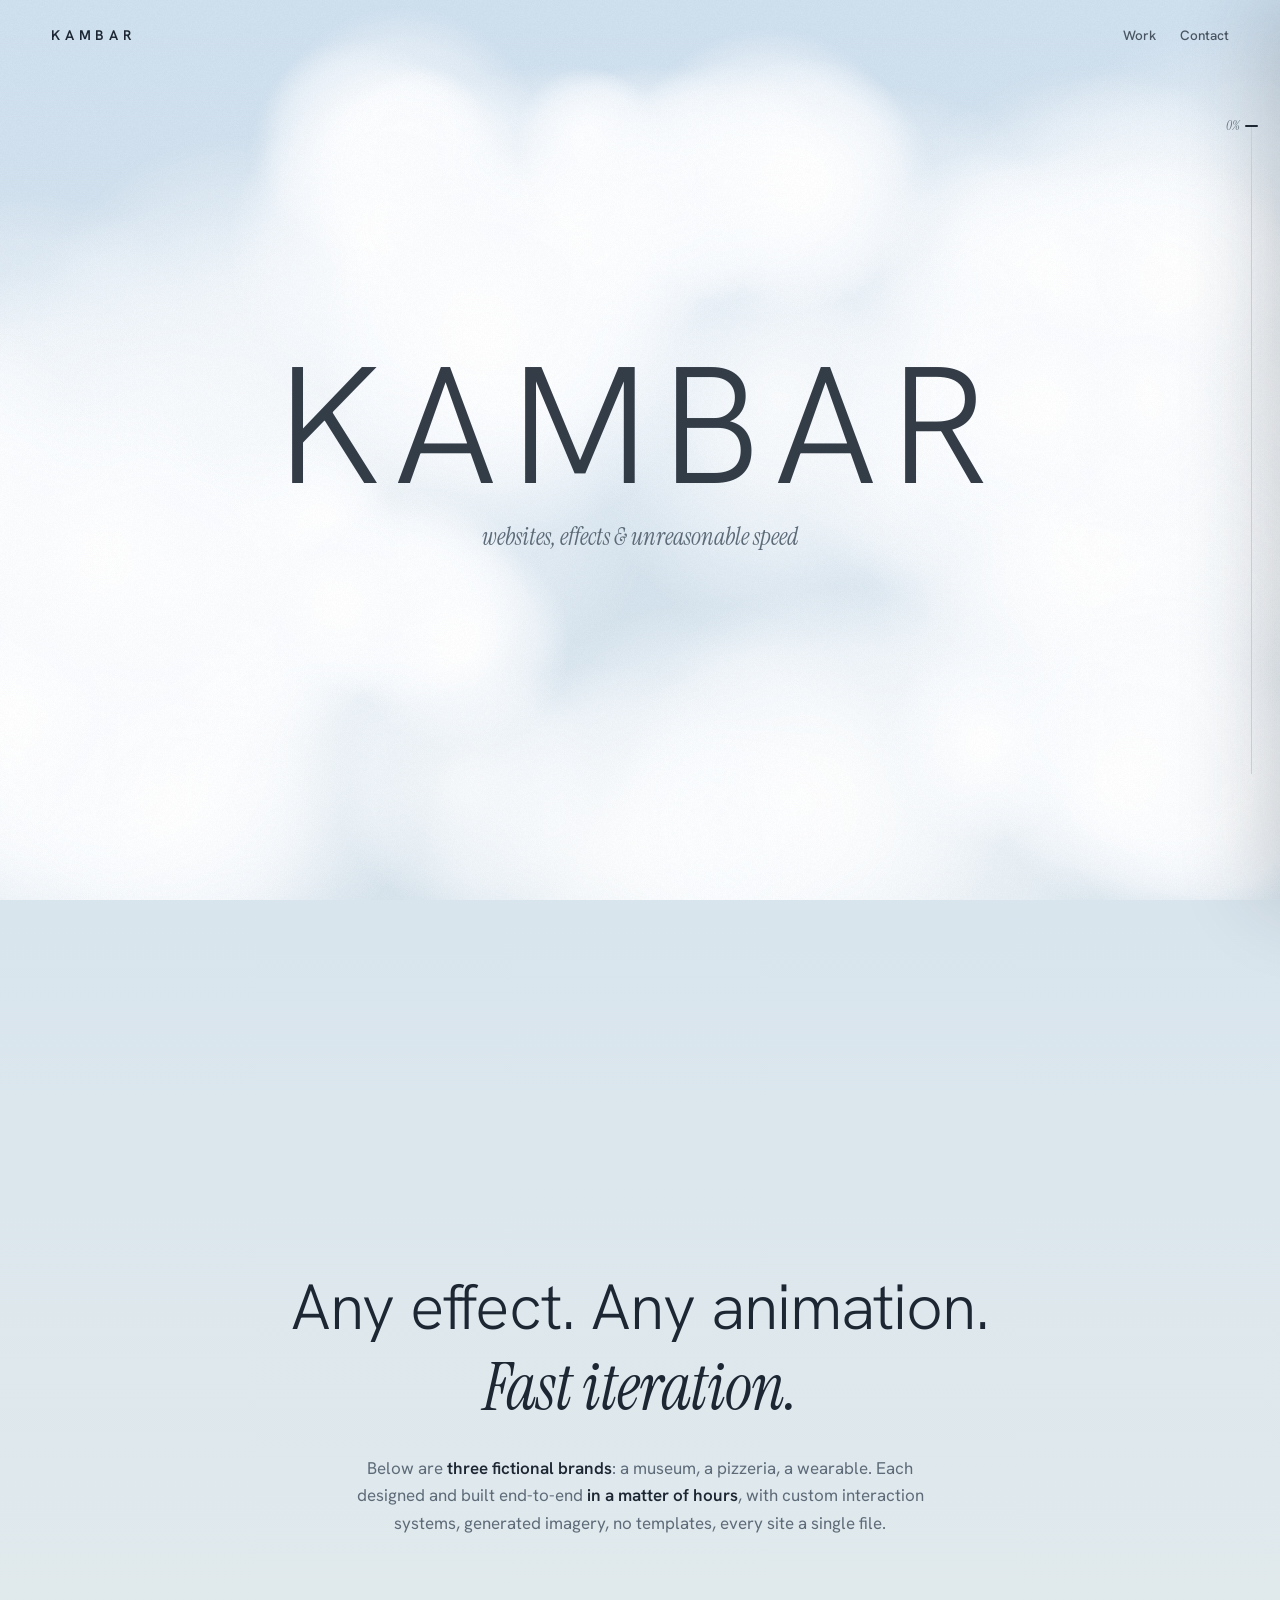
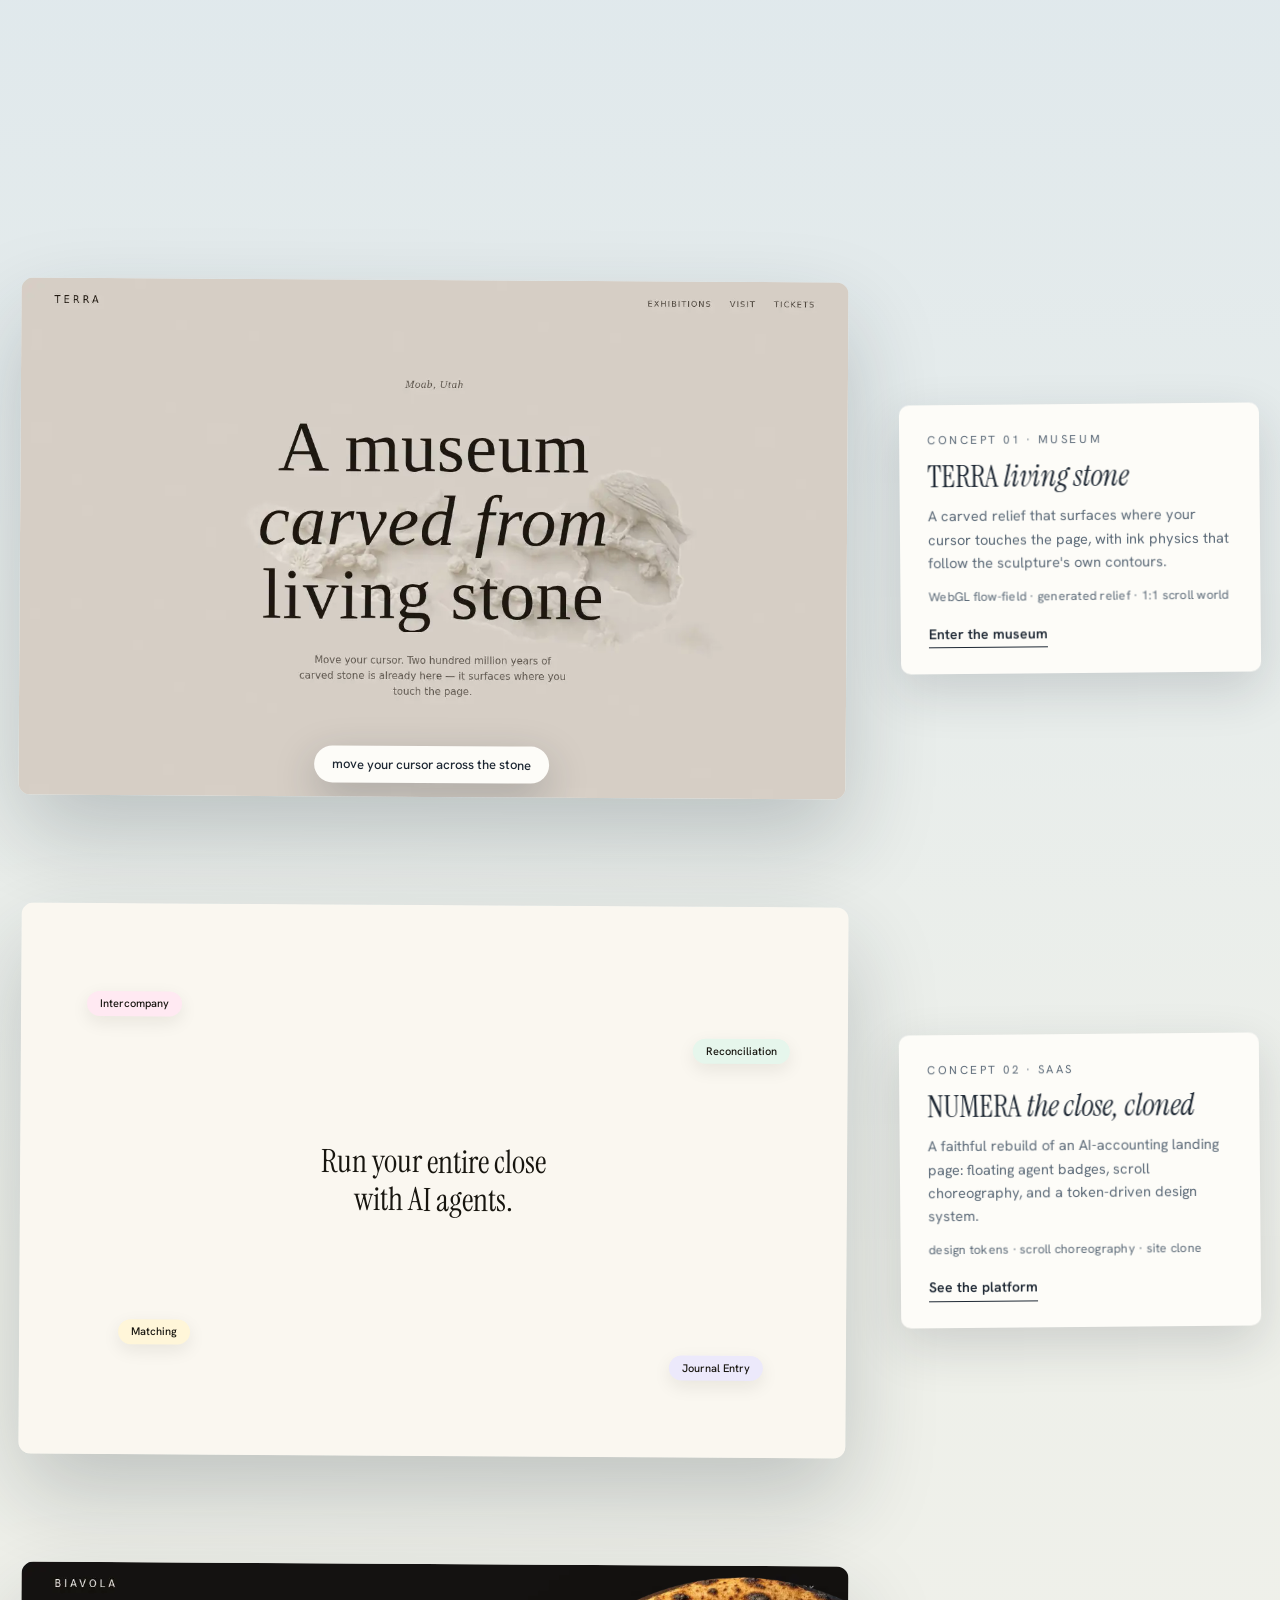
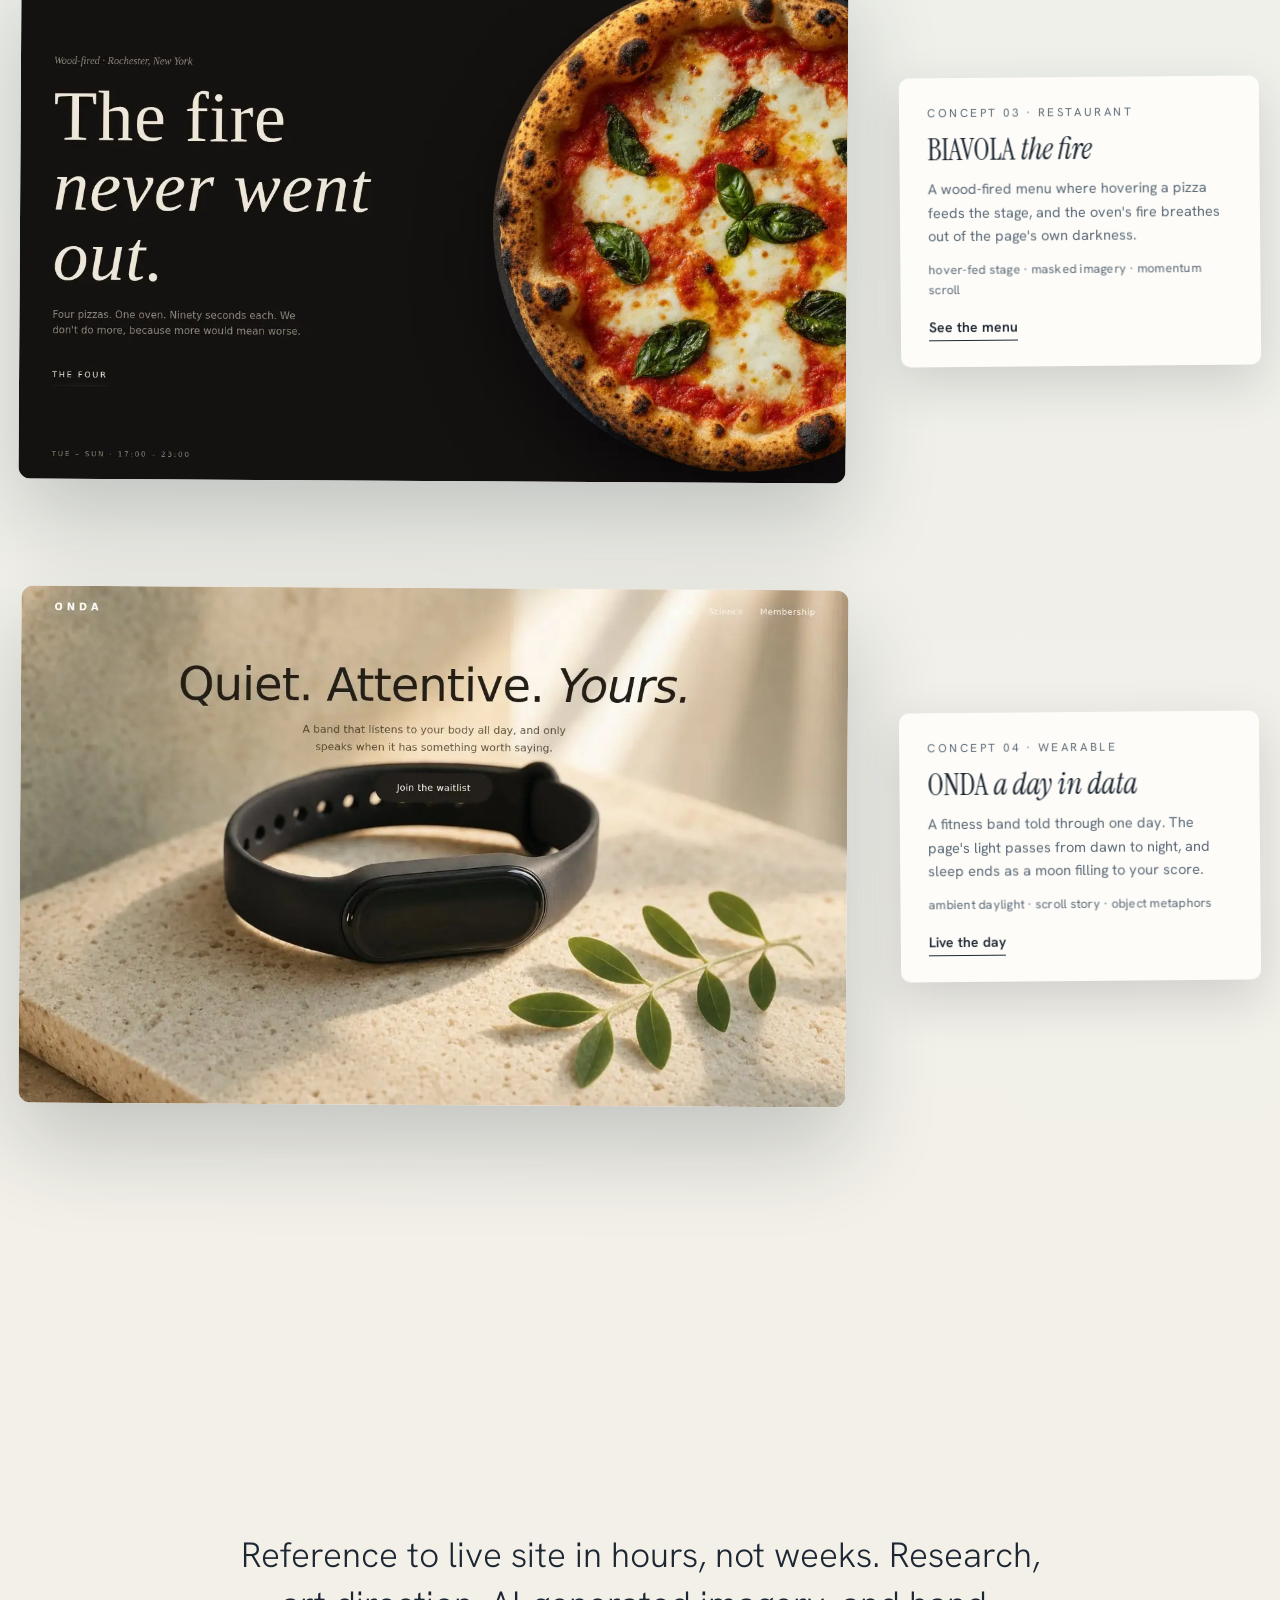
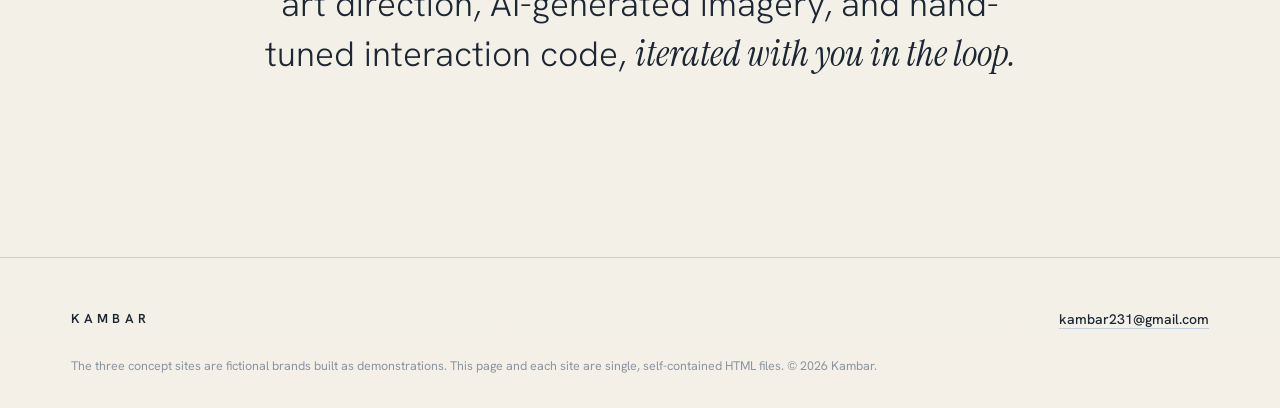
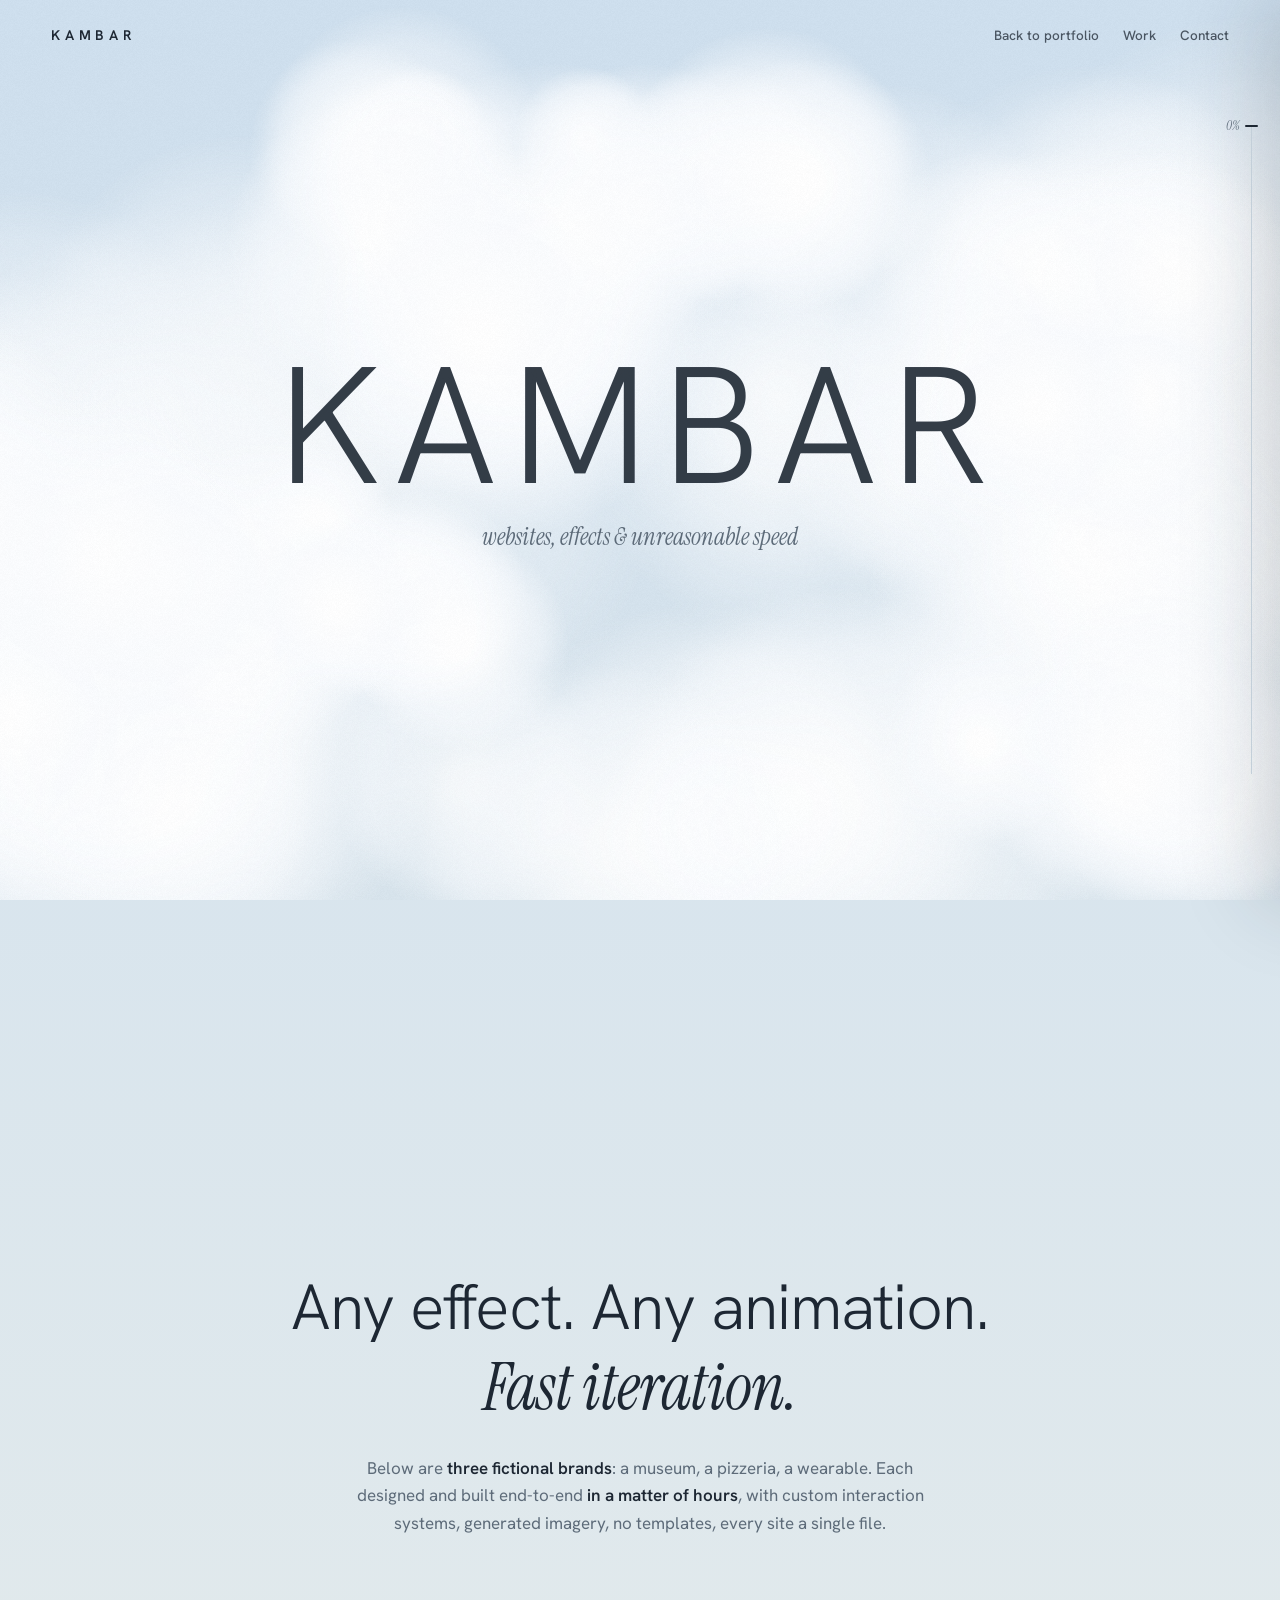
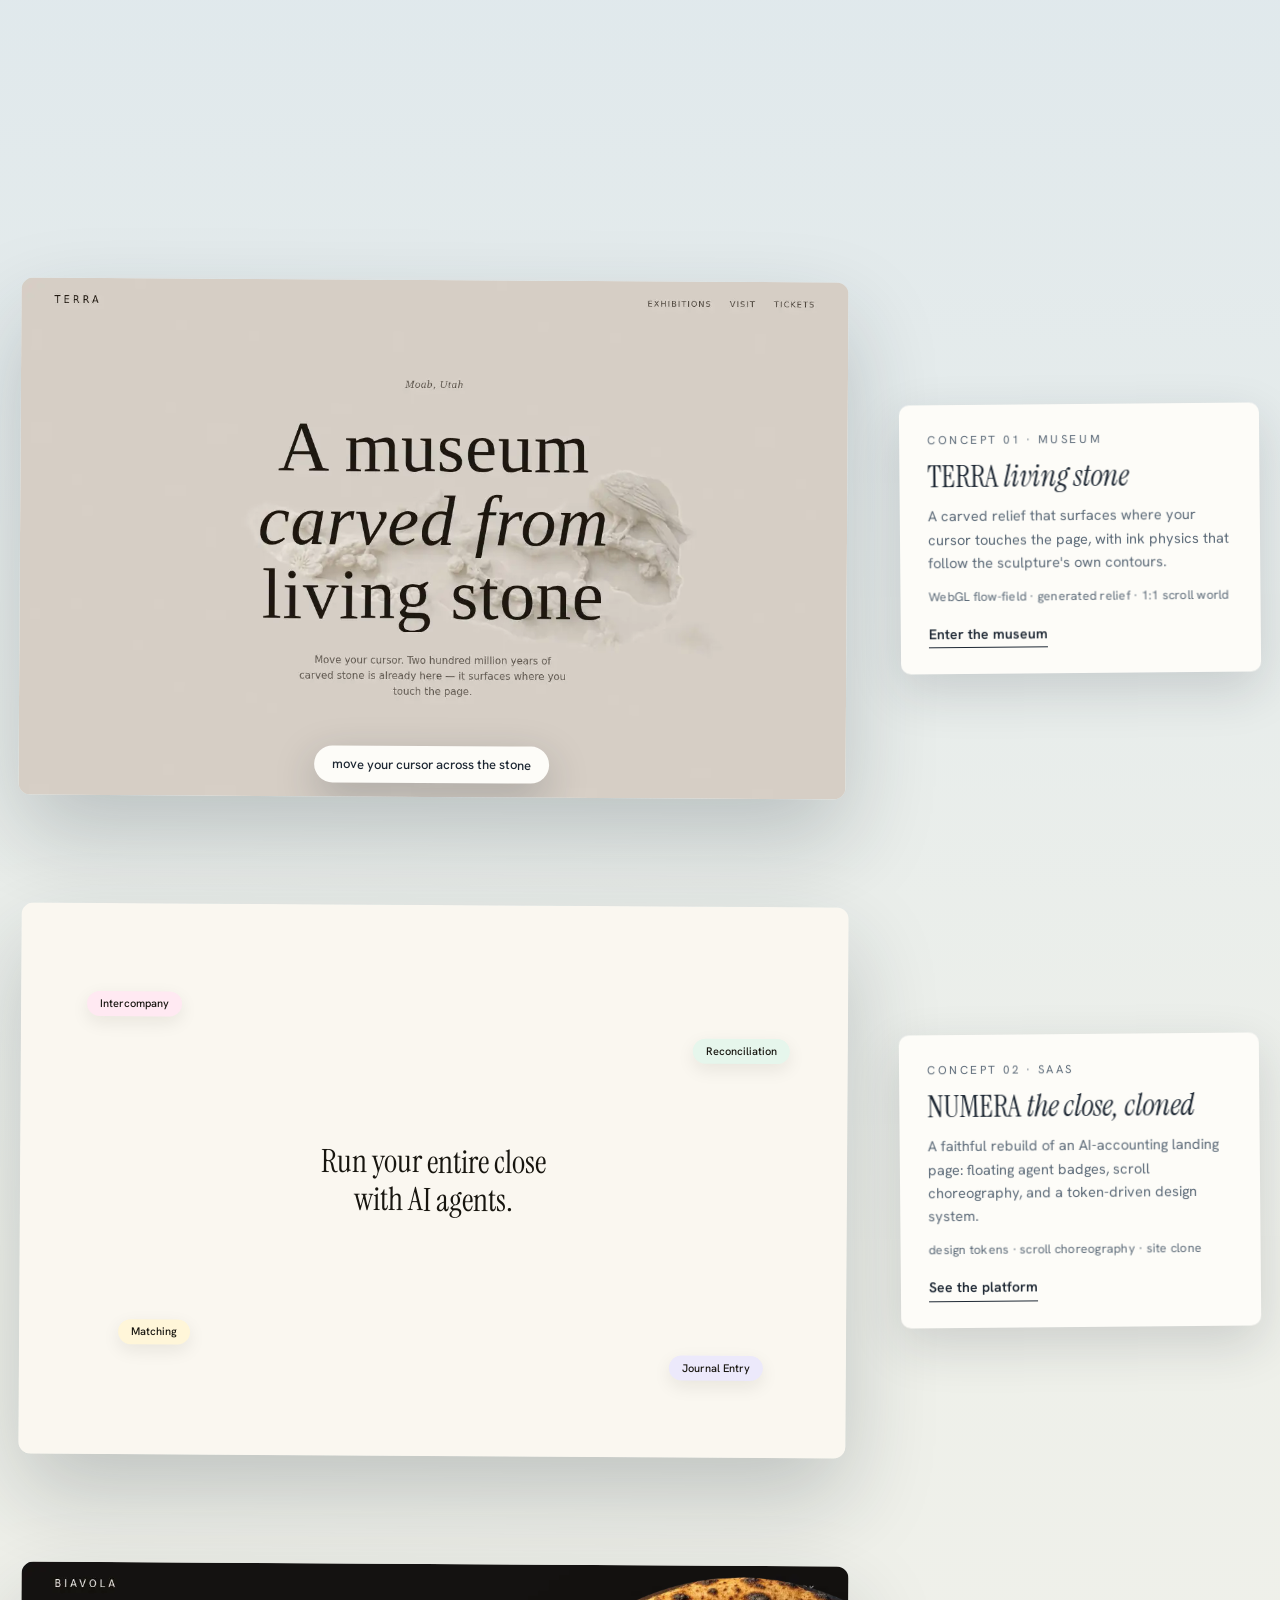
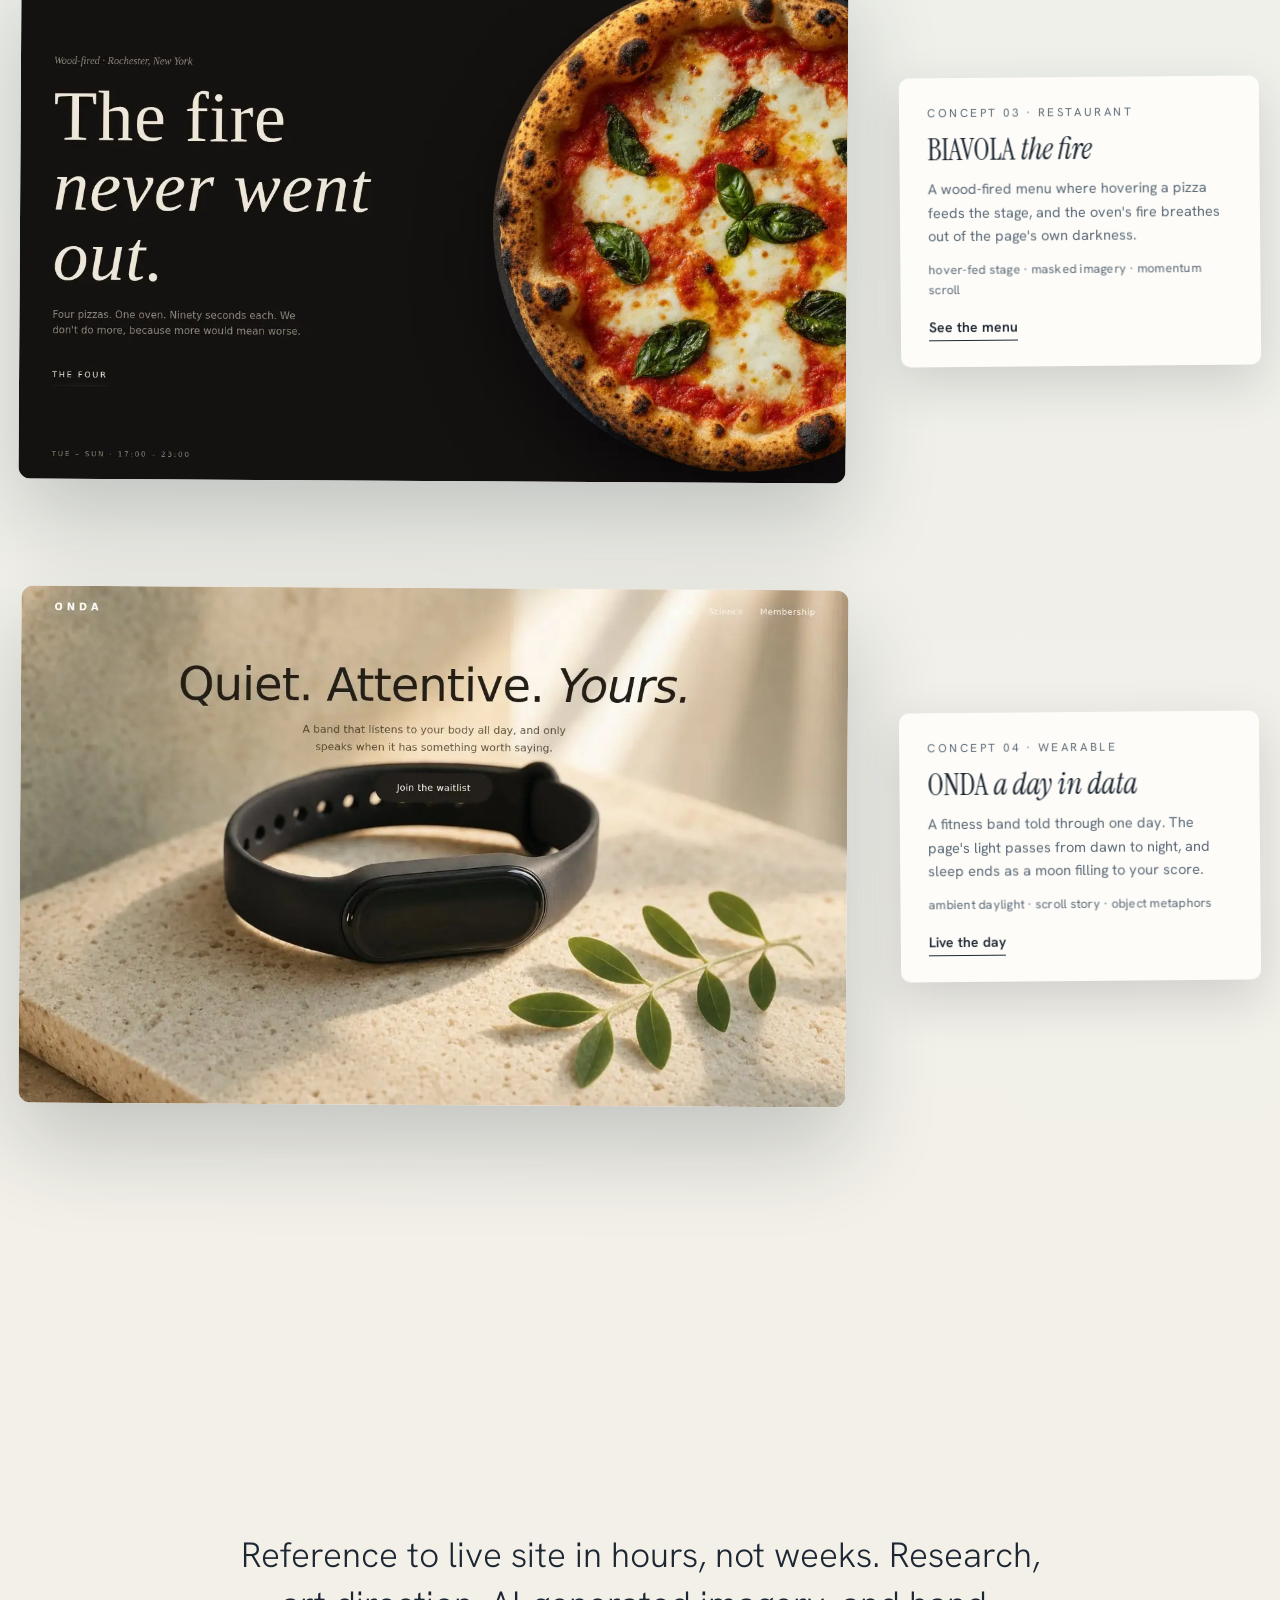
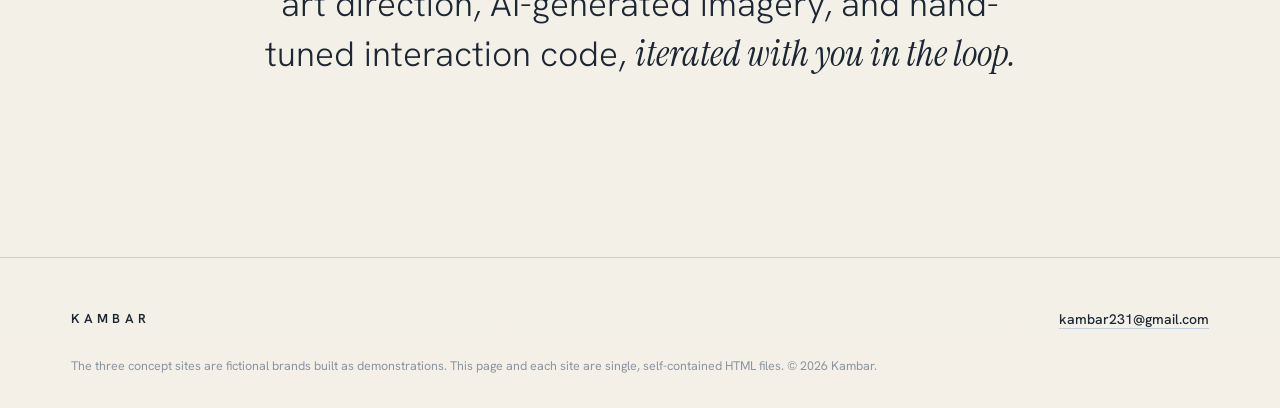
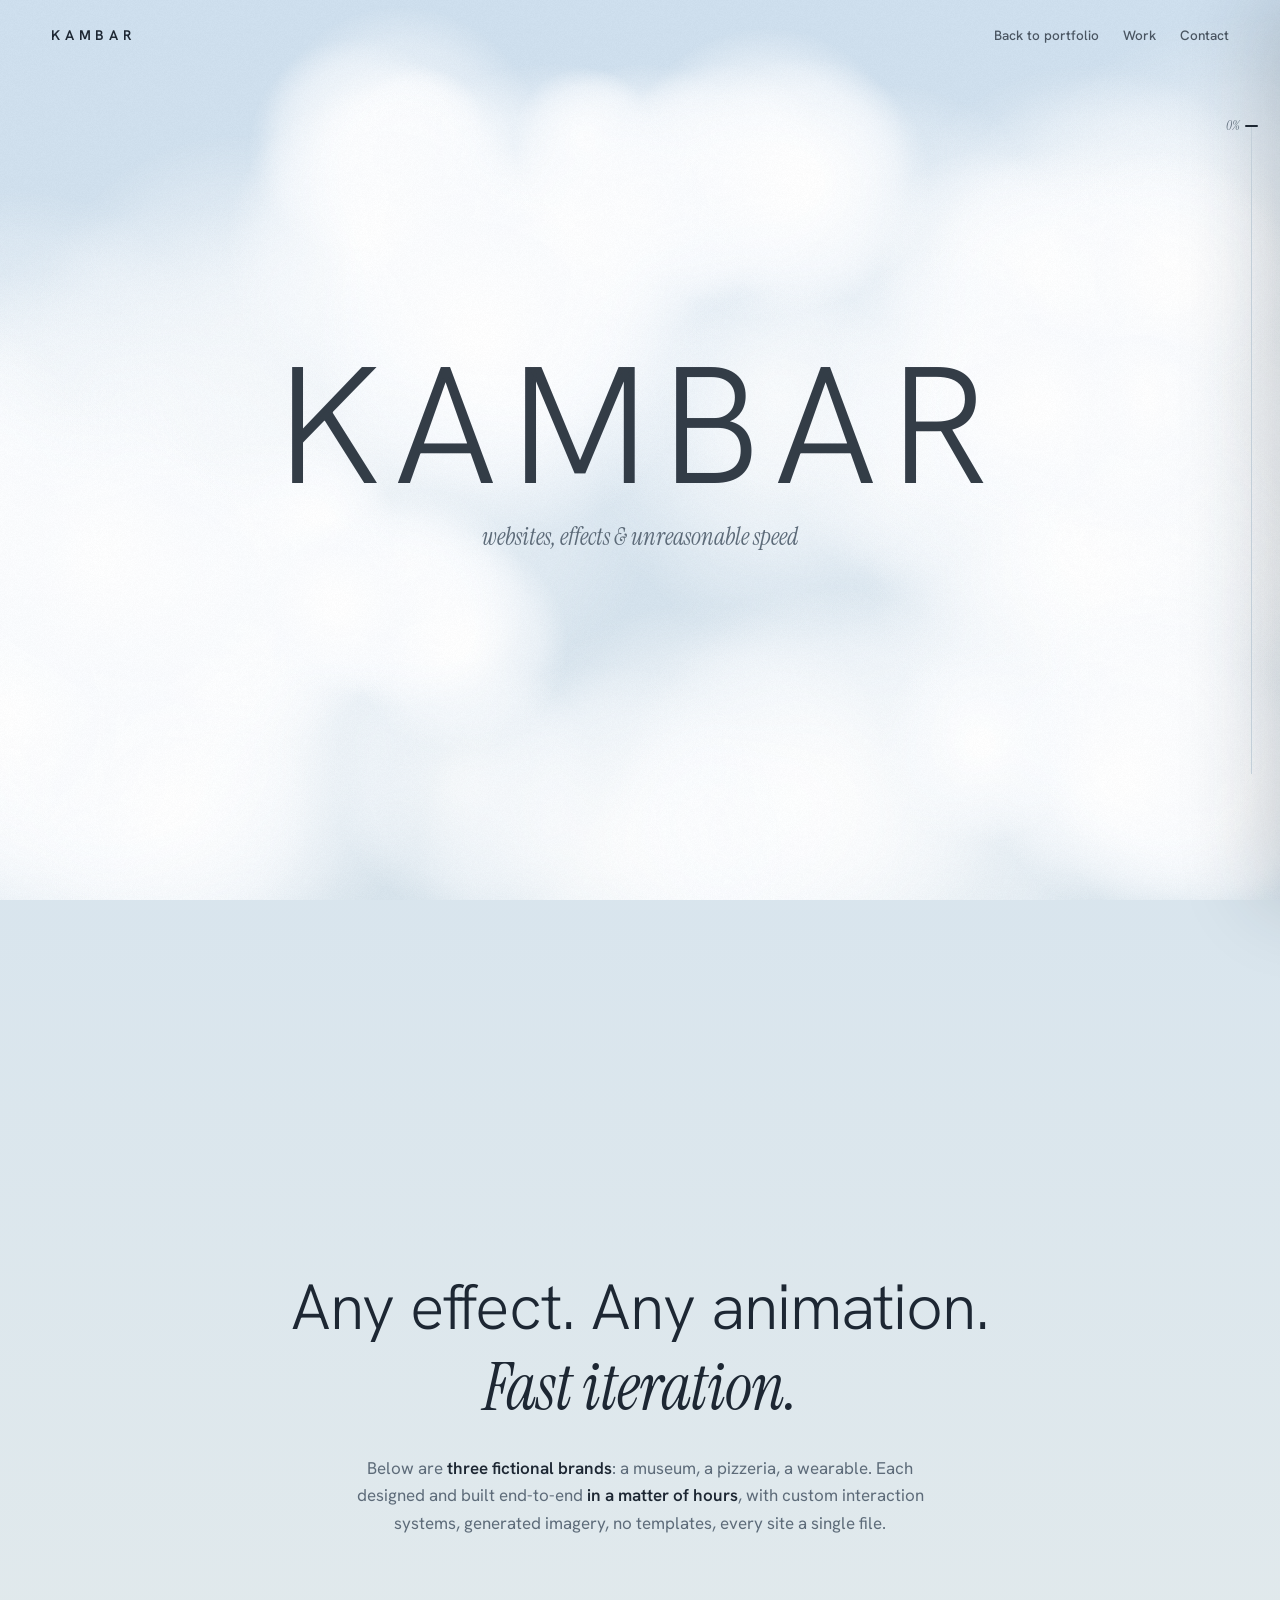
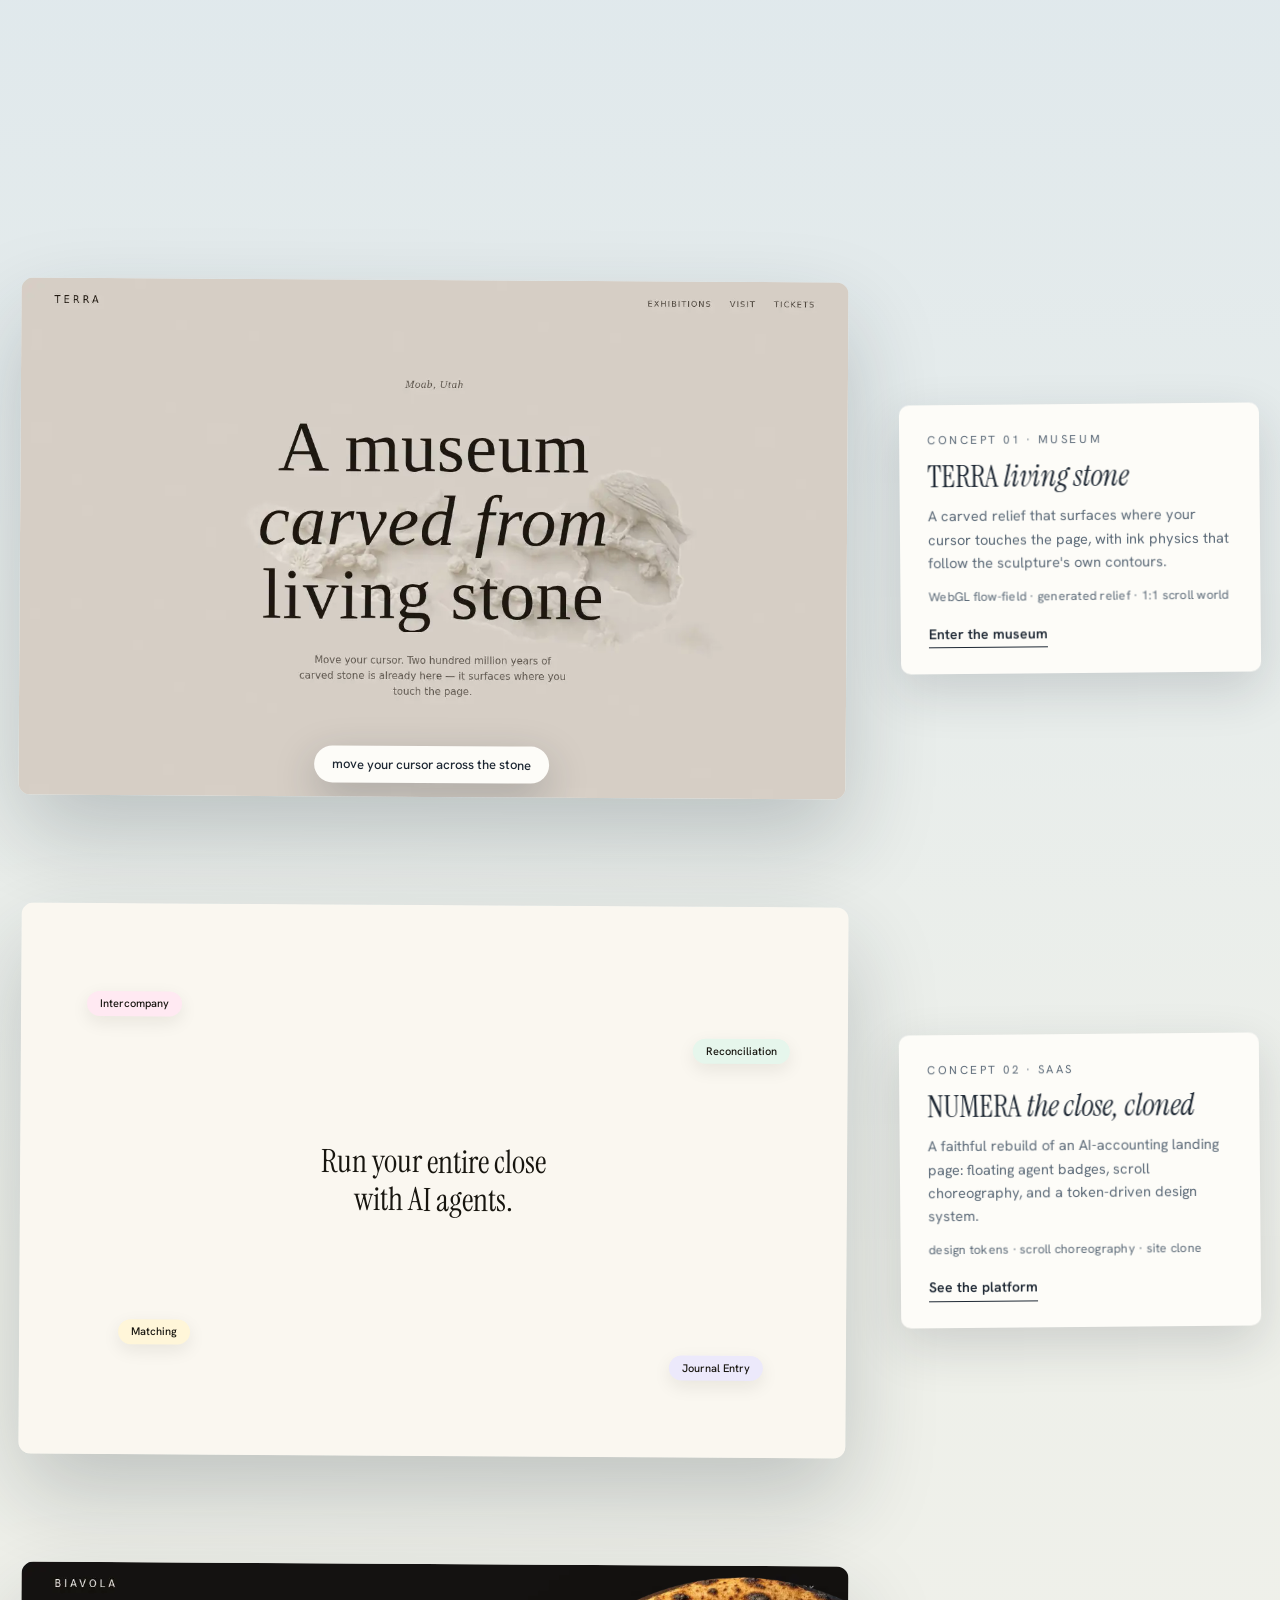
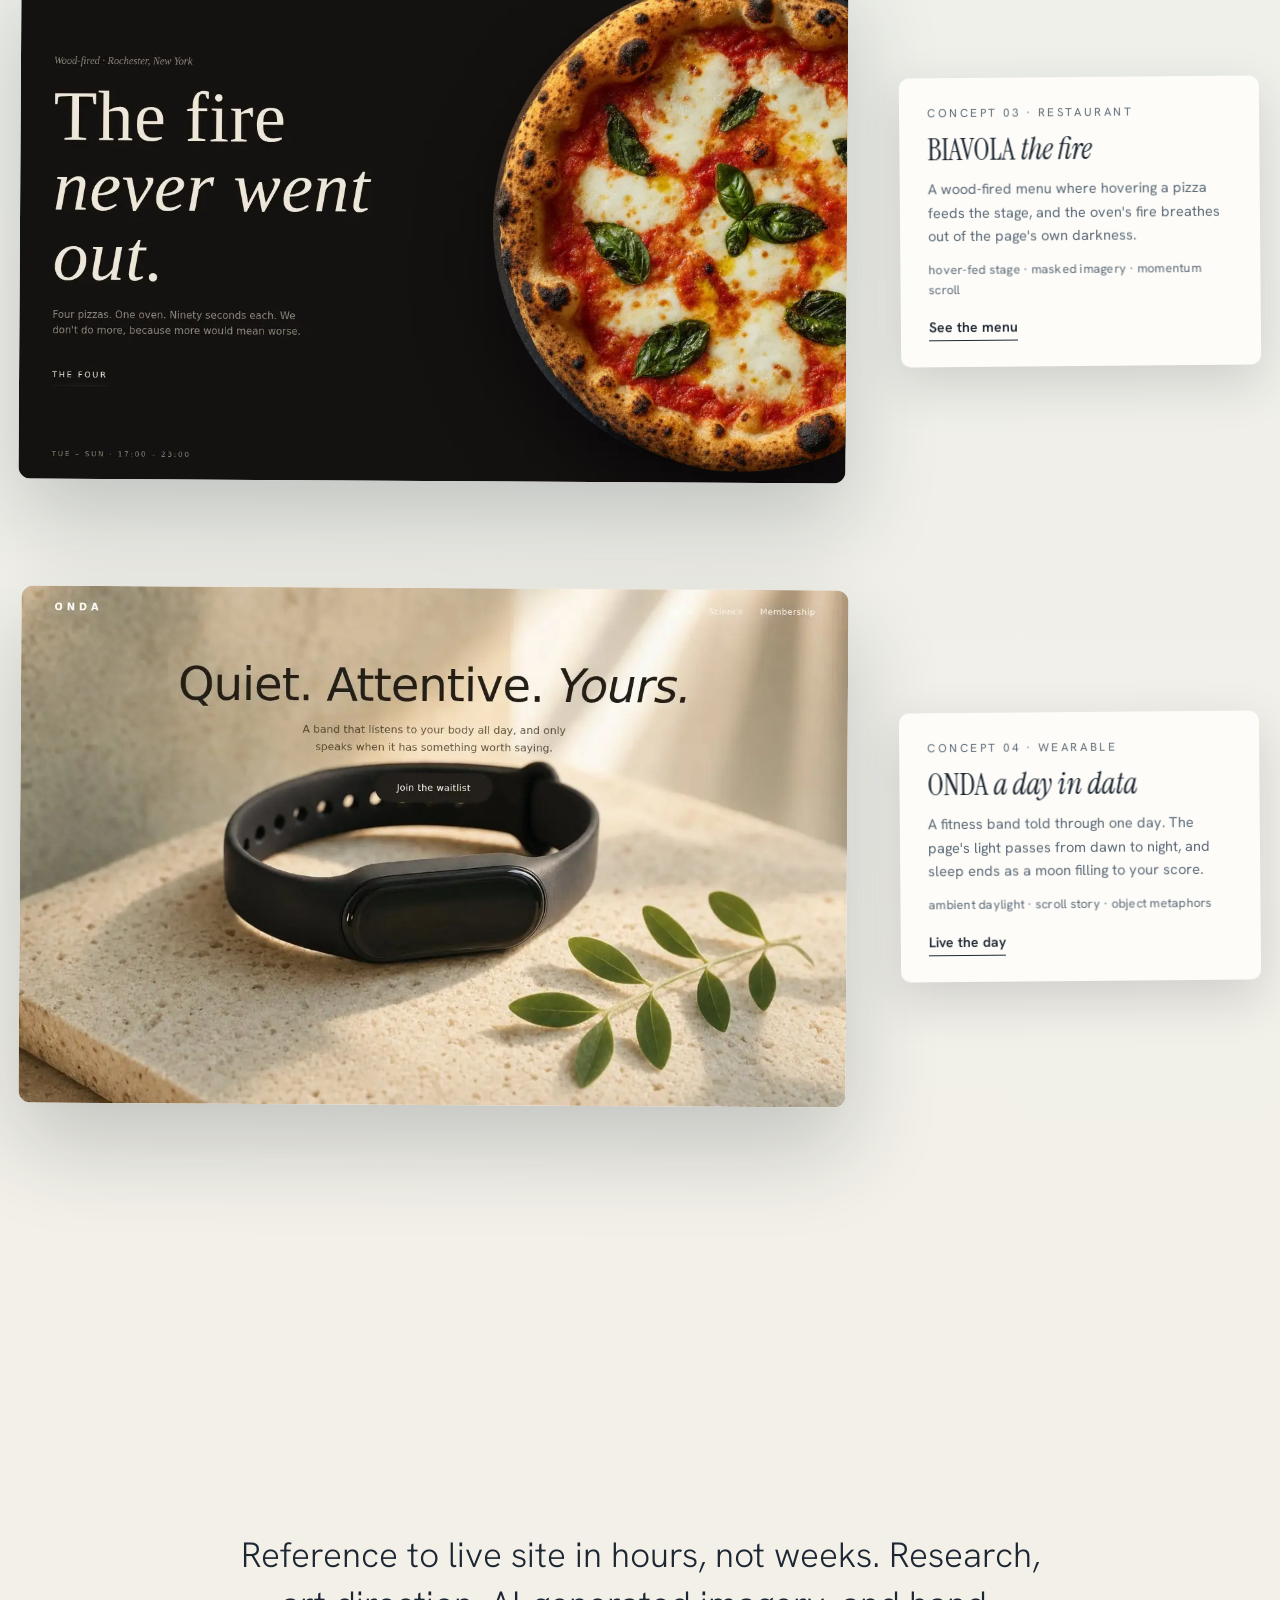
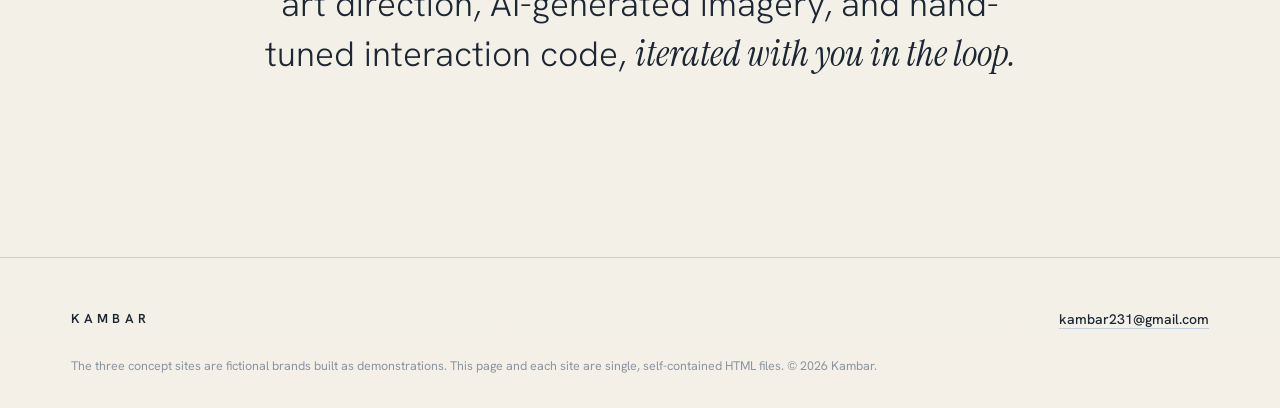
